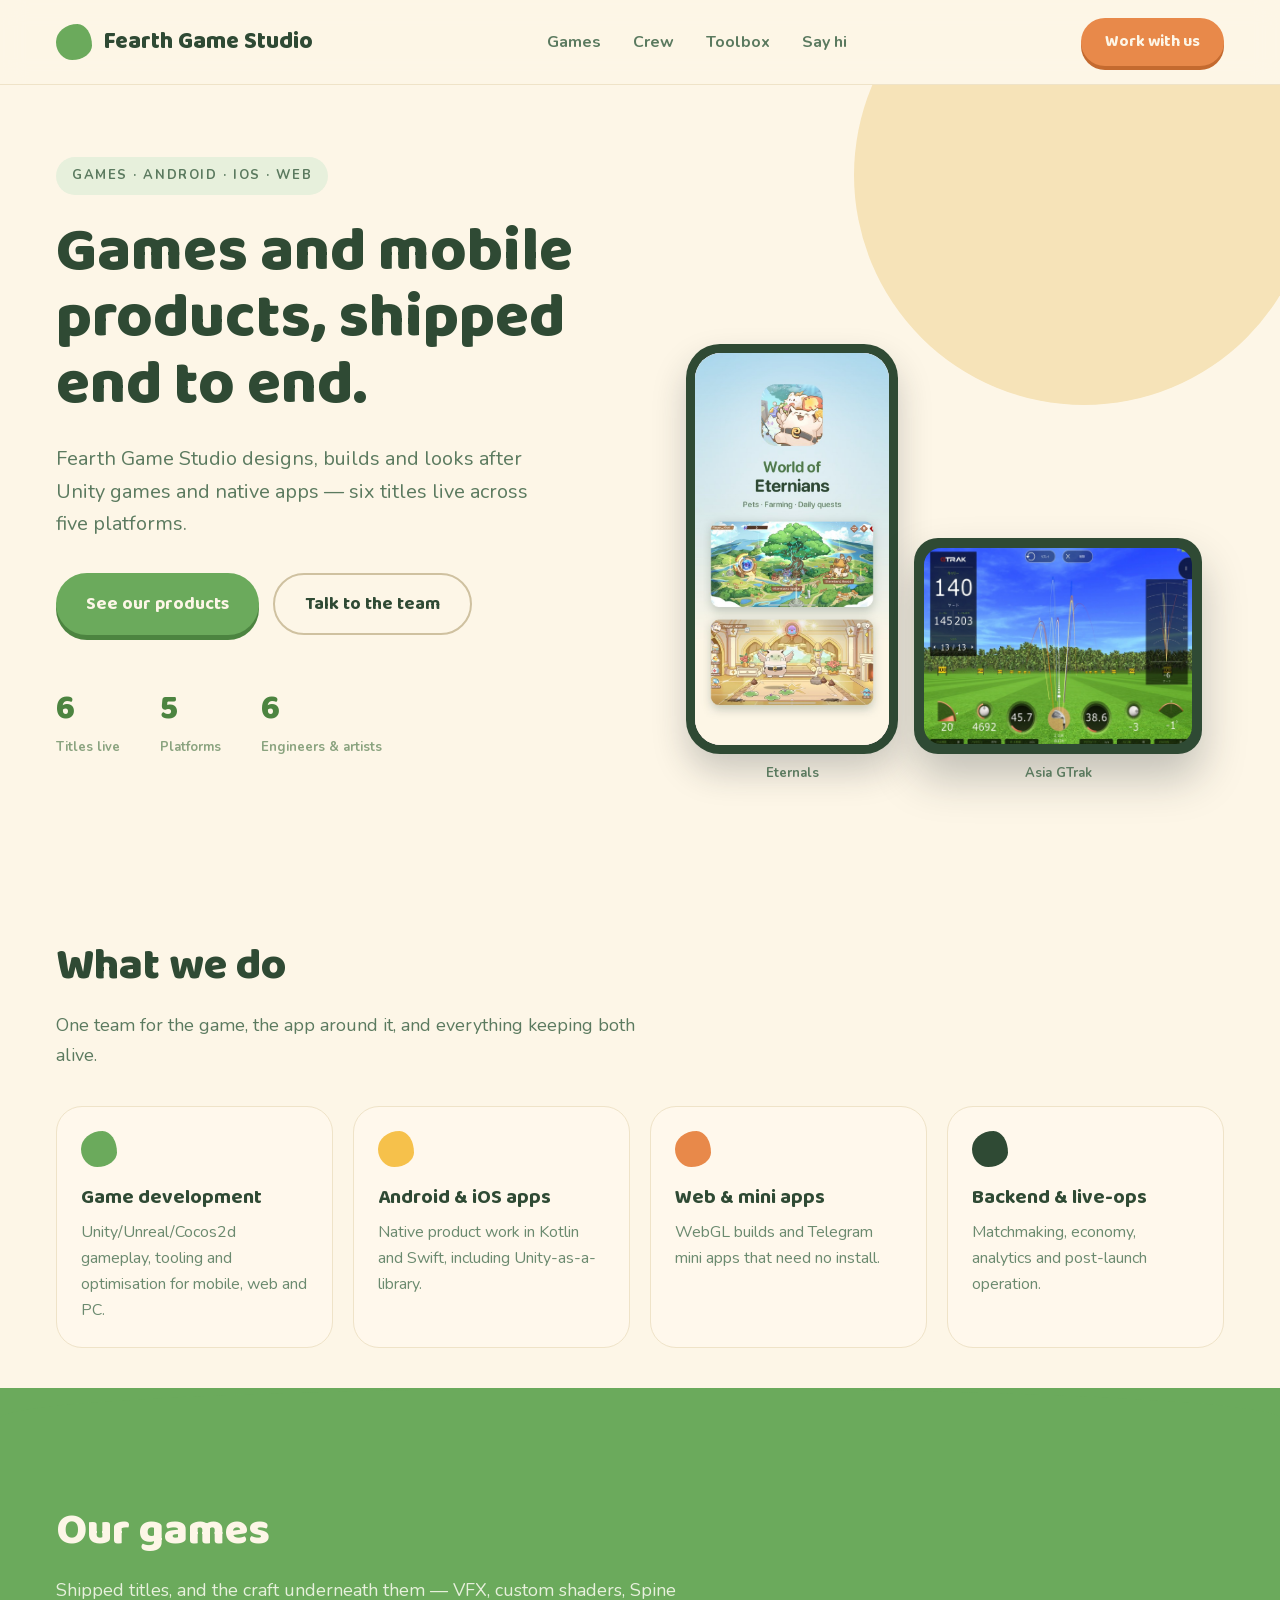
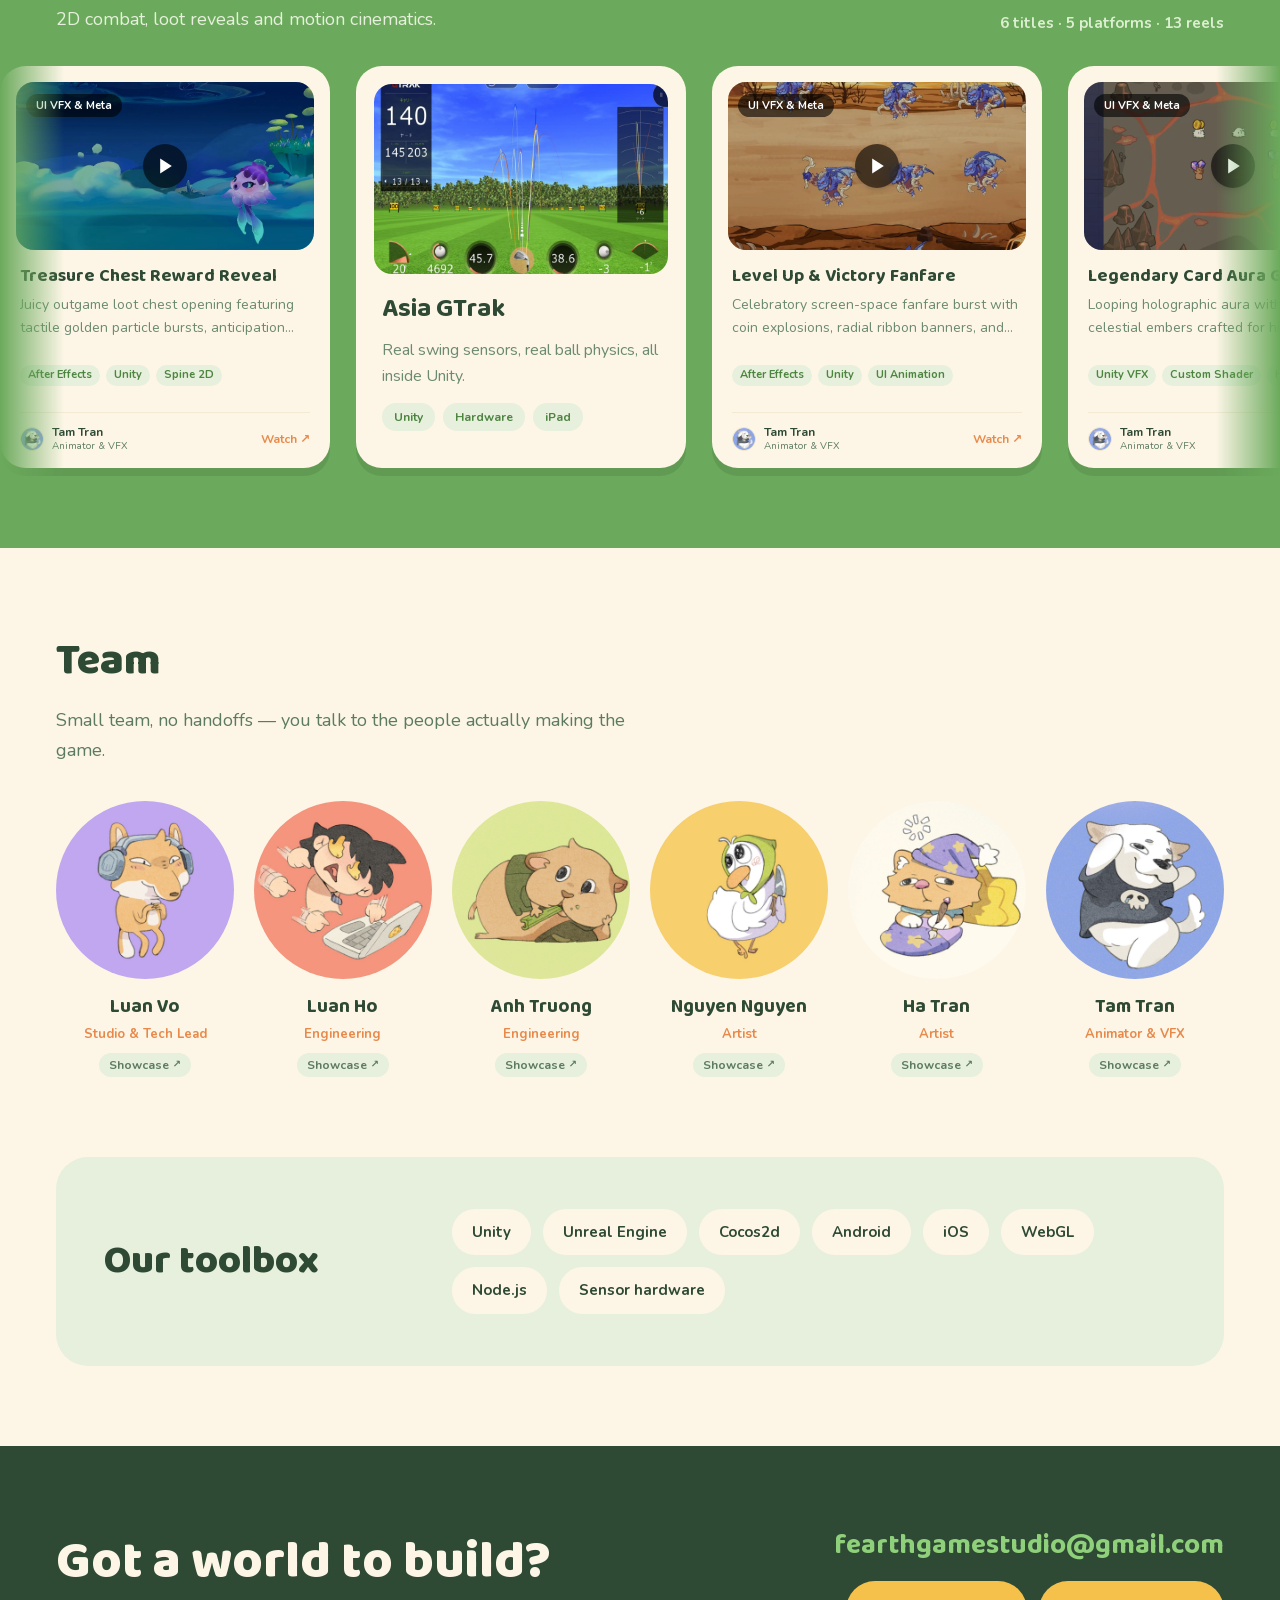
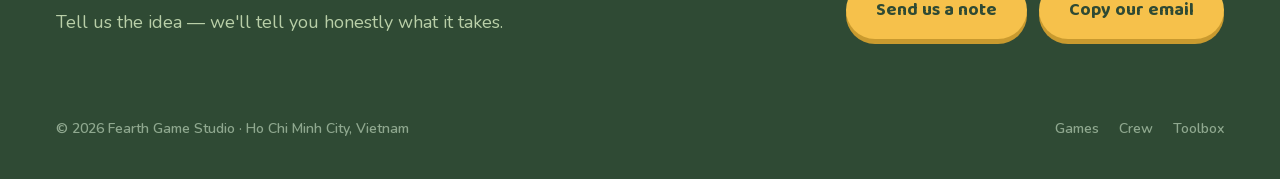
==== index.html @ 32c04dcf "deploy web-offical@21da12f-dirty" ====
<!DOCTYPE html><html lang="en" class="baloo_2_af724df2-module__MQR24G__variable nunito_388afa2a-module__RcTpVa__variable"><head><meta charSet="utf-8"/><meta name="viewport" content="width=device-width, initial-scale=1"/><link rel="preload" href="/_next/static/media/07454f8ad8aaac57-s.p.2kjei9psvcorz.woff2" as="font" crossorigin="" type="font/woff2"/><link rel="preload" href="/_next/static/media/d7d9c82e455b419c-s.p.2zp15__9k16__.woff2" as="font" crossorigin="" type="font/woff2"/><link rel="preload" href="/_next/static/media/e045b8a36dafeb96-s.p.1znw80anc03tc.woff2" as="font" crossorigin="" type="font/woff2"/><link rel="preload" href="/_next/static/media/e6d00ff86ef9e699-s.p.1vcas2uk12q5a.woff2" as="font" crossorigin="" type="font/woff2"/><link rel="preload" as="image" href="/hero/asia-gtrak.jpg"/><link rel="stylesheet" href="/_next/static/chunks/11ykubbnuam6d.css" data-precedence="next"/><link rel="preload" as="script" fetchPriority="low" href="/_next/static/chunks/3shhvhdmf5dn6.js"/><script src="/_next/static/chunks/1legvynvkn5__.js" async=""></script><script src="/_next/static/chunks/2-2pd9f-b3tmo.js" async=""></script><script src="/_next/static/chunks/1t7kqmjxbnm_f.js" async=""></script><script src="/_next/static/chunks/turbopack-268x8g4q2n1lz.js" async=""></script><script src="/_next/static/chunks/35vx_6zkrcc_y.js" async="" crossorigin=""></script><script src="/_next/static/chunks/2bjco126x4vn8.js" async="" crossorigin=""></script><script src="/_next/static/chunks/3iqxfzit7ujka.js" async="" crossorigin=""></script><script src="/_next/static/chunks/10y6yrhvpe02i.js" async="" crossorigin=""></script><script src="/_next/static/chunks/453yq0s8si60t.js" async="" crossorigin=""></script><meta name="next-size-adjust" content=""/><meta name="theme-color" content="#FDF6E7"/><meta name="color-scheme" content="light"/><title>Fearth Game Studio — Games and mobile products, shipped end to end.</title><meta name="description" content="Fearth Game Studio designs, builds and looks after Unity games and native apps — six titles live across five platforms."/><meta name="application-name" content="Fearth Game Studio"/><link rel="author" href="https://fearth-studio.github.io"/><meta name="author" content="Fearth Game Studio"/><meta name="keywords" content="game studio,Unity development,outsourcing,mobile apps,WebGL,Vietnam"/><meta name="creator" content="Fearth Game Studio"/><meta name="robots" content="index, follow"/><link rel="canonical" href="https://fearth-studio.github.io/"/><meta property="og:title" content="Fearth Game Studio — Games and mobile products, shipped end to end."/><meta property="og:description" content="Fearth Game Studio designs, builds and looks after Unity games and native apps — six titles live across five platforms."/><meta property="og:url" content="https://fearth-studio.github.io/"/><meta property="og:site_name" content="Fearth Game Studio"/><meta property="og:locale" content="en_US"/><meta property="og:image" content="https://fearth-studio.github.io/opengraph-image.png?opengraph-image.0sm-bktfus2bo.png"/><meta property="og:image:type" content="image/png"/><meta property="og:image:width" content="1200"/><meta property="og:image:height" content="630"/><meta property="og:type" content="website"/><meta name="twitter:card" content="summary_large_image"/><meta name="twitter:title" content="Fearth Game Studio — Games and mobile products, shipped end to end."/><meta name="twitter:description" content="Fearth Game Studio designs, builds and looks after Unity games and native apps — six titles live across five platforms."/><meta name="twitter:image" content="https://fearth-studio.github.io/twitter-image.png?twitter-image.0sm-bktfus2bo.png"/><meta name="twitter:image:type" content="image/png"/><meta name="twitter:image:width" content="1200"/><meta name="twitter:image:height" content="630"/><link rel="icon" href="/favicon.ico?favicon.0zsag57sefe_d.ico" sizes="48x48" type="image/x-icon"/><link rel="icon" href="/icon.png?icon.1ire-pymo5cmr.png" sizes="512x512" type="image/png"/><link rel="apple-touch-icon" href="/apple-icon.png?apple-icon.2ky7q099f43ln.png" sizes="180x180" type="image/png"/><script src="/_next/static/chunks/0cz1d0mv5g_q7.js" noModule=""></script></head><body class="min-h-dvh"><div hidden=""><!--$--><!--/$--></div><script type="application/ld+json">{"@context":"https://schema.org","@type":"Organization","name":"Fearth Game Studio","url":"https://fearth-studio.github.io","email":"fearthgamestudio@gmail.com","description":"Fearth Game Studio designs, builds and looks after Unity games and native apps — six titles live across five platforms.","address":{"@type":"PostalAddress","addressLocality":"Ho Chi Minh City","addressCountry":"Vietnam"},"makesOffer":[{"@type":"Offer","itemOffered":{"@type":"VideoGame","name":"Asia GTrak","description":"Real swing sensors, real ball physics, all inside Unity."}},{"@type":"Offer","itemOffered":{"@type":"VideoGame","name":"Eternals","description":"A living world you can join from a phone or a browser tab."}},{"@type":"Offer","itemOffered":{"@type":"VideoGame","name":"Gomoku","description":"Five in a row with friends, right inside Telegram."}},{"@type":"Offer","itemOffered":{"@type":"VideoGame","name":"Gamification","description":"Five casual games and one reward economy in a native app."}},{"@type":"Offer","itemOffered":{"@type":"VideoGame","name":"WeeLand","description":"A 3D hangout that opens straight in the browser — no install."}},{"@type":"Offer","itemOffered":{"@type":"VideoGame","name":"ZombieWarrior","description":"Turn-based squad scraps with live PvP matchmaking."}}]}</script><header class="border-border bg-surface/92 sticky top-0 z-50 border-b backdrop-blur-md"><div class="max-w-shell mx-auto w-full px-6 sm:px-14 flex items-center justify-between gap-3 py-3.5 sm:gap-6 sm:py-4.5"><a class="flex items-center gap-3 text-inherit" aria-label="Fearth Game Studio — home" href="/"><span aria-hidden="true" class="bg-primary block shrink-0 rounded-[60%_40%_55%_45%/50%_60%_40%_50%] size-7 sm:size-9"></span><span class="font-display text-fg-strong text-lg font-extrabold whitespace-nowrap sm:text-[23px]"><span class="sm:hidden">Fearth</span><span class="hidden sm:inline">Fearth Game Studio</span></span></a><nav aria-label="Primary" class="hidden lg:block"><ul class="flex gap-8 text-base font-bold"><li><a href="#games" class="text-fg-muted hover:text-accent transition-colors">Games</a></li><li><a href="#crew" class="text-fg-muted hover:text-accent transition-colors">Crew</a></li><li><a href="#toolbox" class="text-fg-muted hover:text-accent transition-colors">Toolbox</a></li><li><a href="#contact" class="text-fg-muted hover:text-accent transition-colors">Say hi</a></li></ul></nav><div class="flex items-center gap-2 sm:gap-3"><details class="group relative lg:hidden"><summary class="rounded-pill border-border-strong text-fg-strong flex cursor-pointer list-none items-center gap-2 border-2 px-3 py-2 text-sm font-bold sm:px-4 [&amp;::-webkit-details-marker]:hidden" aria-label="Toggle navigation"><span aria-hidden="true" class="text-base leading-none sm:hidden">☰</span><span class="hidden sm:inline">Menu</span><span aria-hidden="true" class="hidden transition-transform group-open:rotate-180 sm:inline">▾</span></summary><nav aria-label="Primary" class="border-border bg-surface shadow-card absolute right-0 z-50 mt-2 min-w-44 rounded-2xl border p-2"><ul class="flex flex-col"><li><a href="#games" class="text-fg-muted hover:bg-surface-muted hover:text-accent block rounded-xl px-4 py-2.5 font-bold transition-colors">Games</a></li><li><a href="#crew" class="text-fg-muted hover:bg-surface-muted hover:text-accent block rounded-xl px-4 py-2.5 font-bold transition-colors">Crew</a></li><li><a href="#toolbox" class="text-fg-muted hover:bg-surface-muted hover:text-accent block rounded-xl px-4 py-2.5 font-bold transition-colors">Toolbox</a></li><li><a href="#contact" class="text-fg-muted hover:bg-surface-muted hover:text-accent block rounded-xl px-4 py-2.5 font-bold transition-colors">Say hi</a></li></ul></nav></details><a class="inline-flex items-center justify-center gap-2 rounded-pill font-display font-bold whitespace-nowrap transition-[background-color,color,transform,box-shadow] duration-150 active:translate-y-1 bg-accent text-on-accent shadow-chunky-accent hover:bg-accent-soft active:shadow-[0_1px_0_var(--color-accent-strong)] px-4 py-2.5 text-sm sm:px-6 sm:py-3 sm:text-base" href="#contact"><span class="sm:hidden">Say hi</span><span class="hidden sm:inline">Work with us</span></a></div></div></header><main id="top"><section class="max-w-shell mx-auto w-full px-6 sm:px-14 overflow-x-hidden"><div class="relative grid grid-cols-1 items-end gap-8 pt-10 sm:gap-12 sm:pt-18 lg:grid-cols-2"><div aria-hidden="true" class="bg-sand pointer-events-none absolute -top-20 -right-16 size-64 rounded-full sm:-top-24 sm:-right-20 sm:size-80 lg:-top-35 lg:-right-22.5 lg:size-115"></div><div class="relative flex flex-col gap-5 pb-12 sm:gap-6 sm:pb-16 lg:pb-24"><span class="rounded-pill inline-flex items-center font-bold bg-surface-muted px-4 py-2.25 text-[13px] uppercase tracking-[0.12em] text-fg-muted self-start">Games · Android · iOS · Web</span><h1 id="hero-heading" class="font-display text-fg-strong text-[36px] leading-[1.08] font-extrabold sm:text-[62px]">Games and mobile products, shipped end to end.</h1><p class="text-fg-muted max-w-[520px] text-lg leading-relaxed text-pretty sm:text-xl">Fearth Game Studio designs, builds and looks after Unity games and native apps — six titles live across five platforms.</p><div class="flex flex-wrap gap-3.5 pt-2"><a class="inline-flex items-center justify-center gap-2 rounded-pill font-display font-bold whitespace-nowrap transition-[background-color,color,transform,box-shadow] duration-150 active:translate-y-1 bg-primary text-on-primary shadow-chunky-primary hover:bg-primary-soft active:shadow-[0_1px_0_var(--color-primary-strong)] px-7.5 py-3.75 text-lg" href="#games">See our products</a><a class="inline-flex items-center justify-center gap-2 rounded-pill font-display font-bold whitespace-nowrap transition-[background-color,color,transform,box-shadow] duration-150 border-2 border-border-strong bg-surface text-fg-strong hover:border-primary hover:text-primary-strong active:translate-y-0 px-7.5 py-3.75 text-lg" href="#crew">Talk to the team</a></div><div class="flex flex-wrap gap-8 pt-4 sm:gap-10 sm:pt-6"><div class="flex flex-col gap-1"><span class="font-display text-primary-strong text-[34px] font-extrabold">6</span><span class="text-fg-subtle text-[13px] font-bold">Titles live</span></div><div class="flex flex-col gap-1"><span class="font-display text-primary-strong text-[34px] font-extrabold">5</span><span class="text-fg-subtle text-[13px] font-bold">Platforms</span></div><div class="flex flex-col gap-1"><span class="font-display text-primary-strong text-[34px] font-extrabold">6</span><span class="text-fg-subtle text-[13px] font-bold">Engineers &amp; artists</span></div></div></div><div aria-hidden="true" class="relative flex items-end justify-center gap-3 pb-10 sm:gap-4 sm:pb-17.5"><div class="flex-col items-center gap-2.5 hidden sm:flex"><div class="bg-surface-inverse box-border w-[212px] h-[410px] p-2.25 rounded-[34px] shadow-device"><div class="h-full w-full overflow-hidden rounded-[26px] bg-blossom"><div class="relative h-full w-full overflow-hidden bg-blossom"><img alt="World of Eternians app screen" loading="lazy" decoding="async" data-nimg="fill" class="object-cover" style="position:absolute;height:100%;width:100%;left:0;top:0;right:0;bottom:0;color:transparent" src="/hero/eternals.jpg"/></div></div></div><p class="text-fg-muted text-center text-[13px] font-bold">Eternals</p></div><div class="flex flex-col items-center gap-2.5"><div class="bg-surface-inverse shadow-device-lg box-border h-[216px] w-[288px] rounded-[24px] p-2.5"><div class="h-full w-full overflow-hidden rounded-[17px] bg-surface-inverse"><div class="relative h-full w-full overflow-hidden bg-surface-inverse"><img alt="Asia GTrak shot tracking on iPad" decoding="async" data-nimg="fill" class="object-cover" style="position:absolute;height:100%;width:100%;left:0;top:0;right:0;bottom:0;color:transparent" src="/hero/asia-gtrak.jpg"/></div></div></div><p class="text-fg-muted text-center text-[13px] font-bold">Asia GTrak</p></div><div class="flex-col items-center gap-2.5 hidden min-[1440px]:flex"><div class="bg-surface-inverse box-border w-[212px] h-[410px] p-2.25 rounded-[34px] shadow-device"><div class="h-full w-full overflow-hidden rounded-[26px] bg-surface-muted"><div class="relative h-full w-full overflow-hidden bg-surface-muted"><img alt="Gamification app screen" loading="lazy" decoding="async" data-nimg="fill" class="object-cover" style="position:absolute;height:100%;width:100%;left:0;top:0;right:0;bottom:0;color:transparent" src="/hero/gamification.png"/></div></div></div><p class="text-fg-muted text-center text-[13px] font-bold">Gamification</p></div></div></div></section><section id="what-we-do" aria-labelledby="services-heading" class="section-anchor"><div class="max-w-shell mx-auto w-full px-6 sm:px-14 flex flex-col gap-7 py-14 sm:gap-9 sm:py-20"><div class="flex flex-wrap items-end justify-between gap-3"><div class="flex max-w-[620px] flex-col gap-3"><h2 id="services-heading" class="font-display text-[32px] font-extrabold sm:text-[44px] text-fg-strong">What we do</h2><p class="text-lg leading-relaxed text-fg-muted">One team for the game, the app around it, and everything keeping both alive.</p></div></div><ul class="grid grid-cols-1 gap-5 sm:grid-cols-2 lg:grid-cols-4"><li class="flex"><article class="rounded-card border-border bg-surface-soft hover:shadow-card flex h-full w-full flex-col gap-4 border p-6 transition-[transform,box-shadow] duration-200 hover:-translate-y-1"><span aria-hidden="true" class="block size-9 shrink-0 rounded-[60%_40%_55%_45%/50%_60%_40%_50%] bg-primary"></span><div class="flex flex-col gap-2"><h3 class="font-display text-fg-strong text-xl font-bold">Game development</h3><p class="text-sage-soft text-base leading-relaxed">Unity/Unreal/Cocos2d gameplay, tooling and optimisation for mobile, web and PC.</p></div></article></li><li class="flex"><article class="rounded-card border-border bg-surface-soft hover:shadow-card flex h-full w-full flex-col gap-4 border p-6 transition-[transform,box-shadow] duration-200 hover:-translate-y-1"><span aria-hidden="true" class="block size-9 shrink-0 rounded-[60%_40%_55%_45%/50%_60%_40%_50%] bg-highlight"></span><div class="flex flex-col gap-2"><h3 class="font-display text-fg-strong text-xl font-bold">Android &amp; iOS apps</h3><p class="text-sage-soft text-base leading-relaxed">Native product work in Kotlin and Swift, including Unity-as-a-library.</p></div></article></li><li class="flex"><article class="rounded-card border-border bg-surface-soft hover:shadow-card flex h-full w-full flex-col gap-4 border p-6 transition-[transform,box-shadow] duration-200 hover:-translate-y-1"><span aria-hidden="true" class="block size-9 shrink-0 rounded-[60%_40%_55%_45%/50%_60%_40%_50%] bg-accent"></span><div class="flex flex-col gap-2"><h3 class="font-display text-fg-strong text-xl font-bold">Web &amp; mini apps</h3><p class="text-sage-soft text-base leading-relaxed">WebGL builds and Telegram mini apps that need no install.</p></div></article></li><li class="flex"><article class="rounded-card border-border bg-surface-soft hover:shadow-card flex h-full w-full flex-col gap-4 border p-6 transition-[transform,box-shadow] duration-200 hover:-translate-y-1"><span aria-hidden="true" class="block size-9 shrink-0 rounded-[60%_40%_55%_45%/50%_60%_40%_50%] bg-surface-inverse"></span><div class="flex flex-col gap-2"><h3 class="font-display text-fg-strong text-xl font-bold">Backend &amp; live-ops</h3><p class="text-sage-soft text-base leading-relaxed">Matchmaking, economy, analytics and post-launch operation.</p></div></article></li></ul></div></section><section id="games" aria-labelledby="games-heading" class="section-anchor bg-primary"><div class="bg-primary -mt-10 h-14 rounded-t-[100%_38px] sm:h-[90px] sm:rounded-t-[100%_60px]"></div><div class="max-w-shell mx-auto w-full px-6 sm:px-14 pt-3 sm:pt-5"><div class="flex flex-wrap items-end justify-between gap-3"><div class="flex max-w-[620px] flex-col gap-3"><h2 id="games-heading" class="font-display text-[32px] font-extrabold sm:text-[44px] text-surface">Our games</h2><p class="text-lg leading-relaxed text-surface-muted">Shipped titles, and the craft underneath them — VFX, custom shaders, Spine 2D combat, loot reveals and motion cinematics.</p></div><p class="text-mint-light text-[15px] font-bold">6<!-- --> titles · <!-- -->5<!-- --> platforms ·<!-- --> <!-- -->13<!-- --> reels</p></div></div><div class="marquee-viewport group relative mt-7 overflow-hidden pb-14 sm:mt-8 sm:pb-20" style="mask-image:linear-gradient(to right, transparent, black 4rem, black calc(100% - 4rem), transparent);-webkit-mask-image:linear-gradient(to right, transparent, black 4rem, black calc(100% - 4rem), transparent)"><ul class="marquee-track animate-marquee flex w-max group-hover:[animation-play-state:paused] motion-reduce:[animation-play-state:running]"><li class="flex w-[286px] shrink-0 pr-5 sm:w-[356px] sm:pr-6.5"><div class="group rounded-card bg-surface shadow-card hover:shadow-card-hover flex h-full w-full cursor-pointer flex-col overflow-hidden p-4 transition-[transform,box-shadow] duration-200 hover:-translate-y-1"><div class="bg-surface-muted relative aspect-video w-full overflow-hidden rounded-[18px]"><video src="/crew/art/tam-tran/ui-vfx-chest-open.mp4" poster="/crew/art/tam-tran/ui-vfx-chest-open-poster.jpg" muted="" loop="" playsInline="" preload="none" class="h-full w-full object-cover transition-transform duration-300 group-hover:scale-105"></video><div class="absolute inset-0 flex items-center justify-center bg-black/20 transition-opacity duration-200 opacity-100"><div class="flex size-11 items-center justify-center rounded-full bg-black/60 text-white shadow-md backdrop-blur-sm transition-transform group-hover:scale-110"><svg class="ml-0.5 size-5 fill-current" viewBox="0 0 24 24" aria-hidden="true"><polygon points="5 3 19 12 5 21 5 3"></polygon></svg></div></div><div class="absolute top-2.5 left-2.5"><span class="rounded-full bg-black/60 px-2.5 py-1 text-[11px] font-bold text-white backdrop-blur-sm">UI VFX &amp; Meta</span></div></div><div class="mt-3 flex flex-1 flex-col justify-between gap-3 px-1"><div><h4 class="font-display text-fg-strong group-hover:text-primary text-lg font-bold transition-colors">Treasure Chest Reward Reveal</h4><p class="text-sage-soft mt-1 line-clamp-2 text-xs leading-relaxed sm:text-sm">Juicy outgame loot chest opening featuring tactile golden particle bursts, anticipation pop, and celebratory light rays.</p></div><div class="flex flex-wrap gap-1.5"><span class="rounded-pill inline-flex items-center font-bold bg-surface-muted text-primary-strong px-2 py-0.5 text-[11px]">After Effects</span><span class="rounded-pill inline-flex items-center font-bold bg-surface-muted text-primary-strong px-2 py-0.5 text-[11px]">Unity</span><span class="rounded-pill inline-flex items-center font-bold bg-surface-muted text-primary-strong px-2 py-0.5 text-[11px]">Spine 2D</span></div><div class="border-border/60 flex items-center justify-between border-t pt-3"><div class="flex items-center gap-2"><div class="border-border relative size-6 shrink-0 overflow-hidden rounded-full border"><img alt="Tam Tran" loading="lazy" decoding="async" data-nimg="fill" class="object-cover" style="position:absolute;height:100%;width:100%;left:0;top:0;right:0;bottom:0;color:transparent" src="/crew/member-06.jpg"/></div><div class="flex flex-col"><span class="text-fg-strong text-xs leading-tight font-bold">Tam Tran</span><span class="text-fg-muted text-[10px] leading-tight">Animator &amp; VFX</span></div></div><span class="text-accent text-xs font-bold transition-transform group-hover:translate-x-0.5">Watch ↗</span></div></div></div></li><li class="flex w-[286px] shrink-0 pr-5 sm:w-[356px] sm:pr-6.5"><article class="rounded-card bg-surface shadow-card hover:shadow-card-hover flex h-full w-full flex-col gap-4 p-4.5 transition-[transform,box-shadow] duration-200 hover:-translate-y-1"><div class="h-[190px] overflow-hidden rounded-[18px]"><div class="relative h-full w-full overflow-hidden"><img alt="Asia GTrak shot tracking screen" loading="lazy" decoding="async" data-nimg="fill" class="object-cover" style="position:absolute;height:100%;width:100%;left:0;top:0;right:0;bottom:0;color:transparent" src="/crew/art/luan-vo/gtrak-shot-tracking.jpg"/></div></div><div class="flex flex-col gap-2 px-2 pb-2.5"><h3 class="font-display text-fg-strong text-[26px] font-bold">Asia GTrak</h3><p class="text-sage-soft text-base leading-relaxed">Real swing sensors, real ball physics, all inside Unity.</p><ul class="flex flex-wrap gap-2 pt-1.5"><li><span class="rounded-pill inline-flex items-center font-bold bg-surface-muted px-3 py-1.5 text-xs text-primary-strong">Unity</span></li><li><span class="rounded-pill inline-flex items-center font-bold bg-surface-muted px-3 py-1.5 text-xs text-primary-strong">Hardware</span></li><li><span class="rounded-pill inline-flex items-center font-bold bg-surface-muted px-3 py-1.5 text-xs text-primary-strong">iPad</span></li></ul></div></article></li><li class="flex w-[286px] shrink-0 pr-5 sm:w-[356px] sm:pr-6.5"><div class="group rounded-card bg-surface shadow-card hover:shadow-card-hover flex h-full w-full cursor-pointer flex-col overflow-hidden p-4 transition-[transform,box-shadow] duration-200 hover:-translate-y-1"><div class="bg-surface-muted relative aspect-video w-full overflow-hidden rounded-[18px]"><video src="/crew/art/tam-tran/ui-vfx-reward-burst.mp4" poster="/crew/art/tam-tran/ui-vfx-reward-burst-poster.jpg" muted="" loop="" playsInline="" preload="none" class="h-full w-full object-cover transition-transform duration-300 group-hover:scale-105"></video><div class="absolute inset-0 flex items-center justify-center bg-black/20 transition-opacity duration-200 opacity-100"><div class="flex size-11 items-center justify-center rounded-full bg-black/60 text-white shadow-md backdrop-blur-sm transition-transform group-hover:scale-110"><svg class="ml-0.5 size-5 fill-current" viewBox="0 0 24 24" aria-hidden="true"><polygon points="5 3 19 12 5 21 5 3"></polygon></svg></div></div><div class="absolute top-2.5 left-2.5"><span class="rounded-full bg-black/60 px-2.5 py-1 text-[11px] font-bold text-white backdrop-blur-sm">UI VFX &amp; Meta</span></div></div><div class="mt-3 flex flex-1 flex-col justify-between gap-3 px-1"><div><h4 class="font-display text-fg-strong group-hover:text-primary text-lg font-bold transition-colors">Level Up &amp; Victory Fanfare</h4><p class="text-sage-soft mt-1 line-clamp-2 text-xs leading-relaxed sm:text-sm">Celebratory screen-space fanfare burst with coin explosions, radial ribbon banners, and sparkling particle dynamics.</p></div><div class="flex flex-wrap gap-1.5"><span class="rounded-pill inline-flex items-center font-bold bg-surface-muted text-primary-strong px-2 py-0.5 text-[11px]">After Effects</span><span class="rounded-pill inline-flex items-center font-bold bg-surface-muted text-primary-strong px-2 py-0.5 text-[11px]">Unity</span><span class="rounded-pill inline-flex items-center font-bold bg-surface-muted text-primary-strong px-2 py-0.5 text-[11px]">UI Animation</span></div><div class="border-border/60 flex items-center justify-between border-t pt-3"><div class="flex items-center gap-2"><div class="border-border relative size-6 shrink-0 overflow-hidden rounded-full border"><img alt="Tam Tran" loading="lazy" decoding="async" data-nimg="fill" class="object-cover" style="position:absolute;height:100%;width:100%;left:0;top:0;right:0;bottom:0;color:transparent" src="/crew/member-06.jpg"/></div><div class="flex flex-col"><span class="text-fg-strong text-xs leading-tight font-bold">Tam Tran</span><span class="text-fg-muted text-[10px] leading-tight">Animator &amp; VFX</span></div></div><span class="text-accent text-xs font-bold transition-transform group-hover:translate-x-0.5">Watch ↗</span></div></div></div></li><li class="flex w-[286px] shrink-0 pr-5 sm:w-[356px] sm:pr-6.5"><div class="group rounded-card bg-surface shadow-card hover:shadow-card-hover flex h-full w-full cursor-pointer flex-col overflow-hidden p-4 transition-[transform,box-shadow] duration-200 hover:-translate-y-1"><div class="bg-surface-muted relative aspect-video w-full overflow-hidden rounded-[18px]"><video src="/crew/art/tam-tran/ui-vfx-card-glow.mp4" poster="/crew/art/tam-tran/ui-vfx-card-glow-poster.jpg" muted="" loop="" playsInline="" preload="none" class="h-full w-full object-cover transition-transform duration-300 group-hover:scale-105"></video><div class="absolute inset-0 flex items-center justify-center bg-black/20 transition-opacity duration-200 opacity-100"><div class="flex size-11 items-center justify-center rounded-full bg-black/60 text-white shadow-md backdrop-blur-sm transition-transform group-hover:scale-110"><svg class="ml-0.5 size-5 fill-current" viewBox="0 0 24 24" aria-hidden="true"><polygon points="5 3 19 12 5 21 5 3"></polygon></svg></div></div><div class="absolute top-2.5 left-2.5"><span class="rounded-full bg-black/60 px-2.5 py-1 text-[11px] font-bold text-white backdrop-blur-sm">UI VFX &amp; Meta</span></div></div><div class="mt-3 flex flex-1 flex-col justify-between gap-3 px-1"><div><h4 class="font-display text-fg-strong group-hover:text-primary text-lg font-bold transition-colors">Legendary Card Aura Glow</h4><p class="text-sage-soft mt-1 line-clamp-2 text-xs leading-relaxed sm:text-sm">Looping holographic aura with floating celestial embers crafted for high-rarity reward cards in outgame inventory screens.</p></div><div class="flex flex-wrap gap-1.5"><span class="rounded-pill inline-flex items-center font-bold bg-surface-muted text-primary-strong px-2 py-0.5 text-[11px]">Unity VFX</span><span class="rounded-pill inline-flex items-center font-bold bg-surface-muted text-primary-strong px-2 py-0.5 text-[11px]">Custom Shader</span><span class="rounded-pill inline-flex items-center font-bold bg-surface-muted text-primary-strong px-2 py-0.5 text-[11px]">HLSL</span></div><div class="border-border/60 flex items-center justify-between border-t pt-3"><div class="flex items-center gap-2"><div class="border-border relative size-6 shrink-0 overflow-hidden rounded-full border"><img alt="Tam Tran" loading="lazy" decoding="async" data-nimg="fill" class="object-cover" style="position:absolute;height:100%;width:100%;left:0;top:0;right:0;bottom:0;color:transparent" src="/crew/member-06.jpg"/></div><div class="flex flex-col"><span class="text-fg-strong text-xs leading-tight font-bold">Tam Tran</span><span class="text-fg-muted text-[10px] leading-tight">Animator &amp; VFX</span></div></div><span class="text-accent text-xs font-bold transition-transform group-hover:translate-x-0.5">Watch ↗</span></div></div></div></li><li class="flex w-[286px] shrink-0 pr-5 sm:w-[356px] sm:pr-6.5"><article class="rounded-card bg-surface shadow-card hover:shadow-card-hover flex h-full w-full flex-col gap-4 p-4.5 transition-[transform,box-shadow] duration-200 hover:-translate-y-1"><div class="h-[190px] overflow-hidden rounded-[18px]"><div class="relative h-full w-full overflow-hidden"><img alt="World of Eternians key art" loading="lazy" decoding="async" data-nimg="fill" class="object-cover" style="position:absolute;height:100%;width:100%;left:0;top:0;right:0;bottom:0;color:transparent" src="/crew/art/luan-ho/world-of-eternians.png"/></div></div><div class="flex flex-col gap-2 px-2 pb-2.5"><h3 class="font-display text-fg-strong text-[26px] font-bold">Eternals</h3><p class="text-sage-soft text-base leading-relaxed">A living world you can join from a phone or a browser tab.</p><ul class="flex flex-wrap gap-2 pt-1.5"><li><span class="rounded-pill inline-flex items-center font-bold bg-surface-muted px-3 py-1.5 text-xs text-primary-strong">Metaverse</span></li><li><span class="rounded-pill inline-flex items-center font-bold bg-surface-muted px-3 py-1.5 text-xs text-primary-strong">WebGL</span></li><li><span class="rounded-pill inline-flex items-center font-bold bg-surface-muted px-3 py-1.5 text-xs text-primary-strong">Mobile</span></li></ul></div></article></li><li class="flex w-[286px] shrink-0 pr-5 sm:w-[356px] sm:pr-6.5"><div class="group rounded-card bg-surface shadow-card hover:shadow-card-hover flex h-full w-full cursor-pointer flex-col overflow-hidden p-4 transition-[transform,box-shadow] duration-200 hover:-translate-y-1"><div class="bg-surface-muted relative aspect-video w-full overflow-hidden rounded-[18px]"><video src="/crew/art/luan-vo/shader-water.mp4" poster="/crew/art/luan-vo/shader-water-poster.jpg" muted="" loop="" playsInline="" preload="none" class="h-full w-full object-cover transition-transform duration-300 group-hover:scale-105"></video><div class="absolute inset-0 flex items-center justify-center bg-black/20 transition-opacity duration-200 opacity-100"><div class="flex size-11 items-center justify-center rounded-full bg-black/60 text-white shadow-md backdrop-blur-sm transition-transform group-hover:scale-110"><svg class="ml-0.5 size-5 fill-current" viewBox="0 0 24 24" aria-hidden="true"><polygon points="5 3 19 12 5 21 5 3"></polygon></svg></div></div><div class="absolute top-2.5 left-2.5"><span class="rounded-full bg-black/60 px-2.5 py-1 text-[11px] font-bold text-white backdrop-blur-sm">Shaders &amp; Tech</span></div></div><div class="mt-3 flex flex-1 flex-col justify-between gap-3 px-1"><div><h4 class="font-display text-fg-strong group-hover:text-primary text-lg font-bold transition-colors">Interactive Ocean &amp; Caustics Shader</h4><p class="text-sage-soft mt-1 line-clamp-2 text-xs leading-relaxed sm:text-sm">Real-time procedural stylized water surface with depth coloration, dynamic vertex wave displacement, and foam caustics.</p></div><div class="flex flex-wrap gap-1.5"><span class="rounded-pill inline-flex items-center font-bold bg-surface-muted text-primary-strong px-2 py-0.5 text-[11px]">Unity</span><span class="rounded-pill inline-flex items-center font-bold bg-surface-muted text-primary-strong px-2 py-0.5 text-[11px]">HLSL</span><span class="rounded-pill inline-flex items-center font-bold bg-surface-muted text-primary-strong px-2 py-0.5 text-[11px]">Shader Graph</span></div><div class="border-border/60 flex items-center justify-between border-t pt-3"><div class="flex items-center gap-2"><div class="border-border relative size-6 shrink-0 overflow-hidden rounded-full border"><img alt="Luan Vo" loading="lazy" decoding="async" data-nimg="fill" class="object-cover" style="position:absolute;height:100%;width:100%;left:0;top:0;right:0;bottom:0;color:transparent" src="/crew/member-01.jpg"/></div><div class="flex flex-col"><span class="text-fg-strong text-xs leading-tight font-bold">Luan Vo</span><span class="text-fg-muted text-[10px] leading-tight">Studio &amp; Tech Lead</span></div></div><span class="text-accent text-xs font-bold transition-transform group-hover:translate-x-0.5">Watch ↗</span></div></div></div></li><li class="flex w-[286px] shrink-0 pr-5 sm:w-[356px] sm:pr-6.5"><div class="group rounded-card bg-surface shadow-card hover:shadow-card-hover flex h-full w-full cursor-pointer flex-col overflow-hidden p-4 transition-[transform,box-shadow] duration-200 hover:-translate-y-1"><div class="bg-surface-muted relative aspect-video w-full overflow-hidden rounded-[18px]"><video src="/crew/art/luan-vo/shader-dissolve.mp4" poster="/crew/art/luan-vo/shader-dissolve-poster.jpg" muted="" loop="" playsInline="" preload="none" class="h-full w-full object-cover transition-transform duration-300 group-hover:scale-105"></video><div class="absolute inset-0 flex items-center justify-center bg-black/20 transition-opacity duration-200 opacity-100"><div class="flex size-11 items-center justify-center rounded-full bg-black/60 text-white shadow-md backdrop-blur-sm transition-transform group-hover:scale-110"><svg class="ml-0.5 size-5 fill-current" viewBox="0 0 24 24" aria-hidden="true"><polygon points="5 3 19 12 5 21 5 3"></polygon></svg></div></div><div class="absolute top-2.5 left-2.5"><span class="rounded-full bg-black/60 px-2.5 py-1 text-[11px] font-bold text-white backdrop-blur-sm">Shaders &amp; Tech</span></div></div><div class="mt-3 flex flex-1 flex-col justify-between gap-3 px-1"><div><h4 class="font-display text-fg-strong group-hover:text-primary text-lg font-bold transition-colors">Mesh Dissolve &amp; Fracture FX</h4><p class="text-sage-soft mt-1 line-clamp-2 text-xs leading-relaxed sm:text-sm">Dynamic edge burn and particle disintegration effect with glowing emission rim highlights and procedural dissolve noise.</p></div><div class="flex flex-wrap gap-1.5"><span class="rounded-pill inline-flex items-center font-bold bg-surface-muted text-primary-strong px-2 py-0.5 text-[11px]">Unity</span><span class="rounded-pill inline-flex items-center font-bold bg-surface-muted text-primary-strong px-2 py-0.5 text-[11px]">HLSL</span><span class="rounded-pill inline-flex items-center font-bold bg-surface-muted text-primary-strong px-2 py-0.5 text-[11px]">VFX Graph</span></div><div class="border-border/60 flex items-center justify-between border-t pt-3"><div class="flex items-center gap-2"><div class="border-border relative size-6 shrink-0 overflow-hidden rounded-full border"><img alt="Luan Vo" loading="lazy" decoding="async" data-nimg="fill" class="object-cover" style="position:absolute;height:100%;width:100%;left:0;top:0;right:0;bottom:0;color:transparent" src="/crew/member-01.jpg"/></div><div class="flex flex-col"><span class="text-fg-strong text-xs leading-tight font-bold">Luan Vo</span><span class="text-fg-muted text-[10px] leading-tight">Studio &amp; Tech Lead</span></div></div><span class="text-accent text-xs font-bold transition-transform group-hover:translate-x-0.5">Watch ↗</span></div></div></div></li><li class="flex w-[286px] shrink-0 pr-5 sm:w-[356px] sm:pr-6.5"><article class="rounded-card bg-surface shadow-card hover:shadow-card-hover flex h-full w-full flex-col gap-4 p-4.5 transition-[transform,box-shadow] duration-200 hover:-translate-y-1"><div class="h-[190px] overflow-hidden rounded-[18px]"><div class="relative h-full w-full overflow-hidden"><img alt="Eternians Gomoku key art" loading="lazy" decoding="async" data-nimg="fill" class="object-cover" style="position:absolute;height:100%;width:100%;left:0;top:0;right:0;bottom:0;color:transparent" src="/crew/art/luan-ho/gomoku.png"/></div></div><div class="flex flex-col gap-2 px-2 pb-2.5"><h3 class="font-display text-fg-strong text-[26px] font-bold">Gomoku</h3><p class="text-sage-soft text-base leading-relaxed">Five in a row with friends, right inside Telegram.</p><ul class="flex flex-wrap gap-2 pt-1.5"><li><span class="rounded-pill inline-flex items-center font-bold bg-surface-muted px-3 py-1.5 text-xs text-primary-strong">Telegram</span></li><li><span class="rounded-pill inline-flex items-center font-bold bg-surface-muted px-3 py-1.5 text-xs text-primary-strong">Realtime</span></li></ul></div></article></li><li class="flex w-[286px] shrink-0 pr-5 sm:w-[356px] sm:pr-6.5"><div class="group rounded-card bg-surface shadow-card hover:shadow-card-hover flex h-full w-full cursor-pointer flex-col overflow-hidden p-4 transition-[transform,box-shadow] duration-200 hover:-translate-y-1"><div class="bg-surface-muted relative aspect-video w-full overflow-hidden rounded-[18px]"><img alt="GTrak Simulator — On-Course Demo" loading="lazy" decoding="async" data-nimg="fill" class="object-cover transition-transform duration-300 group-hover:scale-105" style="position:absolute;height:100%;width:100%;left:0;top:0;right:0;bottom:0;color:transparent" src="/crew/art/luan-vo/gtrak-course-demo.jpg"/><div class="absolute inset-0 flex items-center justify-center bg-black/20 transition-opacity duration-200 opacity-100"><div class="flex size-11 items-center justify-center rounded-full bg-black/60 text-white shadow-md backdrop-blur-sm transition-transform group-hover:scale-110"><svg class="ml-0.5 size-5 fill-current" viewBox="0 0 24 24" aria-hidden="true"><polygon points="5 3 19 12 5 21 5 3"></polygon></svg></div></div><div class="absolute top-2.5 left-2.5"><span class="rounded-full bg-black/60 px-2.5 py-1 text-[11px] font-bold text-white backdrop-blur-sm">Shaders &amp; Tech</span></div></div><div class="mt-3 flex flex-1 flex-col justify-between gap-3 px-1"><div><h4 class="font-display text-fg-strong group-hover:text-primary text-lg font-bold transition-colors">GTrak Simulator — On-Course Demo</h4><p class="text-sage-soft mt-1 line-clamp-2 text-xs leading-relaxed sm:text-sm">Real-world live telemetry demo at Kasugai course, Japan: hardware sensor on the tee, iPad client in hand, reading and rendering every shot live.</p></div><div class="flex flex-wrap gap-1.5"><span class="rounded-pill inline-flex items-center font-bold bg-surface-muted text-primary-strong px-2 py-0.5 text-[11px]">Unity</span><span class="rounded-pill inline-flex items-center font-bold bg-surface-muted text-primary-strong px-2 py-0.5 text-[11px]">iPadOS</span><span class="rounded-pill inline-flex items-center font-bold bg-surface-muted text-primary-strong px-2 py-0.5 text-[11px]">Sensor Hardware</span><span class="text-fg-muted self-center text-[10px] font-semibold">+<!-- -->1</span></div><div class="border-border/60 flex items-center justify-between border-t pt-3"><div class="flex items-center gap-2"><div class="border-border relative size-6 shrink-0 overflow-hidden rounded-full border"><img alt="Luan Vo" loading="lazy" decoding="async" data-nimg="fill" class="object-cover" style="position:absolute;height:100%;width:100%;left:0;top:0;right:0;bottom:0;color:transparent" src="/crew/member-01.jpg"/></div><div class="flex flex-col"><span class="text-fg-strong text-xs leading-tight font-bold">Luan Vo</span><span class="text-fg-muted text-[10px] leading-tight">Studio &amp; Tech Lead</span></div></div><span class="text-accent text-xs font-bold transition-transform group-hover:translate-x-0.5">Watch ↗</span></div></div></div></li><li class="flex w-[286px] shrink-0 pr-5 sm:w-[356px] sm:pr-6.5"><div class="group rounded-card bg-surface shadow-card hover:shadow-card-hover flex h-full w-full cursor-pointer flex-col overflow-hidden p-4 transition-[transform,box-shadow] duration-200 hover:-translate-y-1"><div class="bg-surface-muted relative aspect-video w-full overflow-hidden rounded-[18px]"><video src="/crew/art/tam-tran/character-combat-01.mp4" poster="/crew/art/tam-tran/character-combat-01-poster.jpg" muted="" loop="" playsInline="" preload="none" class="h-full w-full object-cover transition-transform duration-300 group-hover:scale-105"></video><div class="absolute inset-0 flex items-center justify-center bg-black/20 transition-opacity duration-200 opacity-100"><div class="flex size-11 items-center justify-center rounded-full bg-black/60 text-white shadow-md backdrop-blur-sm transition-transform group-hover:scale-110"><svg class="ml-0.5 size-5 fill-current" viewBox="0 0 24 24" aria-hidden="true"><polygon points="5 3 19 12 5 21 5 3"></polygon></svg></div></div><div class="absolute top-2.5 left-2.5"><span class="rounded-full bg-black/60 px-2.5 py-1 text-[11px] font-bold text-white backdrop-blur-sm">Combat &amp; Motion</span></div></div><div class="mt-3 flex flex-1 flex-col justify-between gap-3 px-1"><div><h4 class="font-display text-fg-strong group-hover:text-primary text-lg font-bold transition-colors">Warrior Combat Combo</h4><p class="text-sage-soft mt-1 line-clamp-2 text-xs leading-relaxed sm:text-sm">Multi-hit melee sword animation with impact frames, secondary weapon trails, and sharp anticipation arcs.</p></div><div class="flex flex-wrap gap-1.5"><span class="rounded-pill inline-flex items-center font-bold bg-surface-muted text-primary-strong px-2 py-0.5 text-[11px]">Spine 2D</span><span class="rounded-pill inline-flex items-center font-bold bg-surface-muted text-primary-strong px-2 py-0.5 text-[11px]">After Effects</span></div><div class="border-border/60 flex items-center justify-between border-t pt-3"><div class="flex items-center gap-2"><div class="border-border relative size-6 shrink-0 overflow-hidden rounded-full border"><img alt="Tam Tran" loading="lazy" decoding="async" data-nimg="fill" class="object-cover" style="position:absolute;height:100%;width:100%;left:0;top:0;right:0;bottom:0;color:transparent" src="/crew/member-06.jpg"/></div><div class="flex flex-col"><span class="text-fg-strong text-xs leading-tight font-bold">Tam Tran</span><span class="text-fg-muted text-[10px] leading-tight">Animator &amp; VFX</span></div></div><span class="text-accent text-xs font-bold transition-transform group-hover:translate-x-0.5">Watch ↗</span></div></div></div></li><li class="flex w-[286px] shrink-0 pr-5 sm:w-[356px] sm:pr-6.5"><div class="group rounded-card bg-surface shadow-card hover:shadow-card-hover flex h-full w-full cursor-pointer flex-col overflow-hidden p-4 transition-[transform,box-shadow] duration-200 hover:-translate-y-1"><div class="bg-surface-muted relative aspect-video w-full overflow-hidden rounded-[18px]"><video src="/crew/art/tam-tran/character-combat-02.mp4" poster="/crew/art/tam-tran/character-combat-02-poster.jpg" muted="" loop="" playsInline="" preload="none" class="h-full w-full object-cover transition-transform duration-300 group-hover:scale-105"></video><div class="absolute inset-0 flex items-center justify-center bg-black/20 transition-opacity duration-200 opacity-100"><div class="flex size-11 items-center justify-center rounded-full bg-black/60 text-white shadow-md backdrop-blur-sm transition-transform group-hover:scale-110"><svg class="ml-0.5 size-5 fill-current" viewBox="0 0 24 24" aria-hidden="true"><polygon points="5 3 19 12 5 21 5 3"></polygon></svg></div></div><div class="absolute top-2.5 left-2.5"><span class="rounded-full bg-black/60 px-2.5 py-1 text-[11px] font-bold text-white backdrop-blur-sm">Combat &amp; Motion</span></div></div><div class="mt-3 flex flex-1 flex-col justify-between gap-3 px-1"><div><h4 class="font-display text-fg-strong group-hover:text-primary text-lg font-bold transition-colors">Hero Attack Sequence</h4><p class="text-sage-soft mt-1 line-clamp-2 text-xs leading-relaxed sm:text-sm">Fluid multi-stage attack combo featuring weight shifting, dynamic follow-through, and expressive secondary motion.</p></div><div class="flex flex-wrap gap-1.5"><span class="rounded-pill inline-flex items-center font-bold bg-surface-muted text-primary-strong px-2 py-0.5 text-[11px]">Spine 2D</span><span class="rounded-pill inline-flex items-center font-bold bg-surface-muted text-primary-strong px-2 py-0.5 text-[11px]">Character Rigging</span></div><div class="border-border/60 flex items-center justify-between border-t pt-3"><div class="flex items-center gap-2"><div class="border-border relative size-6 shrink-0 overflow-hidden rounded-full border"><img alt="Tam Tran" loading="lazy" decoding="async" data-nimg="fill" class="object-cover" style="position:absolute;height:100%;width:100%;left:0;top:0;right:0;bottom:0;color:transparent" src="/crew/member-06.jpg"/></div><div class="flex flex-col"><span class="text-fg-strong text-xs leading-tight font-bold">Tam Tran</span><span class="text-fg-muted text-[10px] leading-tight">Animator &amp; VFX</span></div></div><span class="text-accent text-xs font-bold transition-transform group-hover:translate-x-0.5">Watch ↗</span></div></div></div></li><li class="flex w-[286px] shrink-0 pr-5 sm:w-[356px] sm:pr-6.5"><article class="rounded-card bg-surface shadow-card hover:shadow-card-hover flex h-full w-full flex-col gap-4 p-4.5 transition-[transform,box-shadow] duration-200 hover:-translate-y-1"><div class="h-[190px] overflow-hidden rounded-[18px]"><div class="relative h-full w-full overflow-hidden"><img alt="Magic Touch in-app game screen" loading="lazy" decoding="async" data-nimg="fill" class="object-cover" style="position:absolute;height:100%;width:100%;left:0;top:0;right:0;bottom:0;color:transparent" src="/crew/art/luan-ho/magic-touch.png"/></div></div><div class="flex flex-col gap-2 px-2 pb-2.5"><h3 class="font-display text-fg-strong text-[26px] font-bold">Gamification</h3><p class="text-sage-soft text-base leading-relaxed">Five casual games and one reward economy in a native app.</p><ul class="flex flex-wrap gap-2 pt-1.5"><li><span class="rounded-pill inline-flex items-center font-bold bg-surface-muted px-3 py-1.5 text-xs text-primary-strong">iOS</span></li><li><span class="rounded-pill inline-flex items-center font-bold bg-surface-muted px-3 py-1.5 text-xs text-primary-strong">Android</span></li></ul></div></article></li><li class="flex w-[286px] shrink-0 pr-5 sm:w-[356px] sm:pr-6.5"><div class="group rounded-card bg-surface shadow-card hover:shadow-card-hover flex h-full w-full cursor-pointer flex-col overflow-hidden p-4 transition-[transform,box-shadow] duration-200 hover:-translate-y-1"><div class="bg-surface-muted relative aspect-video w-full overflow-hidden rounded-[18px]"><video src="/crew/art/tam-tran/character-skill-01.mp4" poster="/crew/art/tam-tran/character-skill-01-poster.jpg" muted="" loop="" playsInline="" preload="none" class="h-full w-full object-cover transition-transform duration-300 group-hover:scale-105"></video><div class="absolute inset-0 flex items-center justify-center bg-black/20 transition-opacity duration-200 opacity-100"><div class="flex size-11 items-center justify-center rounded-full bg-black/60 text-white shadow-md backdrop-blur-sm transition-transform group-hover:scale-110"><svg class="ml-0.5 size-5 fill-current" viewBox="0 0 24 24" aria-hidden="true"><polygon points="5 3 19 12 5 21 5 3"></polygon></svg></div></div><div class="absolute top-2.5 left-2.5"><span class="rounded-full bg-black/60 px-2.5 py-1 text-[11px] font-bold text-white backdrop-blur-sm">Combat &amp; Motion</span></div></div><div class="mt-3 flex flex-1 flex-col justify-between gap-3 px-1"><div><h4 class="font-display text-fg-strong group-hover:text-primary text-lg font-bold transition-colors">Ultimate Skill Cast</h4><p class="text-sage-soft mt-1 line-clamp-2 text-xs leading-relaxed sm:text-sm">Spellcaster elemental summon sequence featuring charging particle VFX and high-impact ground-burst explosion.</p></div><div class="flex flex-wrap gap-1.5"><span class="rounded-pill inline-flex items-center font-bold bg-surface-muted text-primary-strong px-2 py-0.5 text-[11px]">Spine 2D</span><span class="rounded-pill inline-flex items-center font-bold bg-surface-muted text-primary-strong px-2 py-0.5 text-[11px]">VFX Animation</span></div><div class="border-border/60 flex items-center justify-between border-t pt-3"><div class="flex items-center gap-2"><div class="border-border relative size-6 shrink-0 overflow-hidden rounded-full border"><img alt="Tam Tran" loading="lazy" decoding="async" data-nimg="fill" class="object-cover" style="position:absolute;height:100%;width:100%;left:0;top:0;right:0;bottom:0;color:transparent" src="/crew/member-06.jpg"/></div><div class="flex flex-col"><span class="text-fg-strong text-xs leading-tight font-bold">Tam Tran</span><span class="text-fg-muted text-[10px] leading-tight">Animator &amp; VFX</span></div></div><span class="text-accent text-xs font-bold transition-transform group-hover:translate-x-0.5">Watch ↗</span></div></div></div></li><li class="flex w-[286px] shrink-0 pr-5 sm:w-[356px] sm:pr-6.5"><div class="group rounded-card bg-surface shadow-card hover:shadow-card-hover flex h-full w-full cursor-pointer flex-col overflow-hidden p-4 transition-[transform,box-shadow] duration-200 hover:-translate-y-1"><div class="bg-surface-muted relative aspect-video w-full overflow-hidden rounded-[18px]"><video src="/crew/art/tam-tran/character-skill-02.mp4" poster="/crew/art/tam-tran/character-skill-02-poster.jpg" muted="" loop="" playsInline="" preload="none" class="h-full w-full object-cover transition-transform duration-300 group-hover:scale-105"></video><div class="absolute inset-0 flex items-center justify-center bg-black/20 transition-opacity duration-200 opacity-100"><div class="flex size-11 items-center justify-center rounded-full bg-black/60 text-white shadow-md backdrop-blur-sm transition-transform group-hover:scale-110"><svg class="ml-0.5 size-5 fill-current" viewBox="0 0 24 24" aria-hidden="true"><polygon points="5 3 19 12 5 21 5 3"></polygon></svg></div></div><div class="absolute top-2.5 left-2.5"><span class="rounded-full bg-black/60 px-2.5 py-1 text-[11px] font-bold text-white backdrop-blur-sm">Combat &amp; Motion</span></div></div><div class="mt-3 flex flex-1 flex-col justify-between gap-3 px-1"><div><h4 class="font-display text-fg-strong group-hover:text-primary text-lg font-bold transition-colors">Dynamic Boss Rage Transition</h4><p class="text-sage-soft mt-1 line-clamp-2 text-xs leading-relaxed sm:text-sm">Boss character state transition with screen shake anticipation, radial shockwaves, and rage aura transformation.</p></div><div class="flex flex-wrap gap-1.5"><span class="rounded-pill inline-flex items-center font-bold bg-surface-muted text-primary-strong px-2 py-0.5 text-[11px]">Spine 2D</span><span class="rounded-pill inline-flex items-center font-bold bg-surface-muted text-primary-strong px-2 py-0.5 text-[11px]">VFX</span></div><div class="border-border/60 flex items-center justify-between border-t pt-3"><div class="flex items-center gap-2"><div class="border-border relative size-6 shrink-0 overflow-hidden rounded-full border"><img alt="Tam Tran" loading="lazy" decoding="async" data-nimg="fill" class="object-cover" style="position:absolute;height:100%;width:100%;left:0;top:0;right:0;bottom:0;color:transparent" src="/crew/member-06.jpg"/></div><div class="flex flex-col"><span class="text-fg-strong text-xs leading-tight font-bold">Tam Tran</span><span class="text-fg-muted text-[10px] leading-tight">Animator &amp; VFX</span></div></div><span class="text-accent text-xs font-bold transition-transform group-hover:translate-x-0.5">Watch ↗</span></div></div></div></li><li class="flex w-[286px] shrink-0 pr-5 sm:w-[356px] sm:pr-6.5"><article class="rounded-card bg-surface shadow-card hover:shadow-card-hover flex h-full w-full flex-col gap-4 p-4.5 transition-[transform,box-shadow] duration-200 hover:-translate-y-1"><div class="h-[190px] overflow-hidden rounded-[18px]"><div class="relative h-full w-full overflow-hidden"><img alt="Weee Land 3D park" loading="lazy" decoding="async" data-nimg="fill" class="object-cover" style="position:absolute;height:100%;width:100%;left:0;top:0;right:0;bottom:0;color:transparent" src="/crew/art/luan-ho/weeeland.png"/></div></div><div class="flex flex-col gap-2 px-2 pb-2.5"><h3 class="font-display text-fg-strong text-[26px] font-bold">WeeLand</h3><p class="text-sage-soft text-base leading-relaxed">A 3D hangout that opens straight in the browser — no install.</p><ul class="flex flex-wrap gap-2 pt-1.5"><li><span class="rounded-pill inline-flex items-center font-bold bg-surface-muted px-3 py-1.5 text-xs text-primary-strong">Web 3D</span></li><li><span class="rounded-pill inline-flex items-center font-bold bg-surface-muted px-3 py-1.5 text-xs text-primary-strong">Metaverse</span></li></ul></div></article></li><li class="flex w-[286px] shrink-0 pr-5 sm:w-[356px] sm:pr-6.5"><div class="group rounded-card bg-surface shadow-card hover:shadow-card-hover flex h-full w-full cursor-pointer flex-col overflow-hidden p-4 transition-[transform,box-shadow] duration-200 hover:-translate-y-1"><div class="bg-surface-muted relative aspect-video w-full overflow-hidden rounded-[18px]"><video src="/crew/art/tam-tran/motion-ad-cutscene.mp4" poster="/crew/art/tam-tran/motion-ad-cutscene-poster.jpg" muted="" loop="" playsInline="" preload="none" class="h-full w-full object-cover transition-transform duration-300 group-hover:scale-105"></video><div class="absolute inset-0 flex items-center justify-center bg-black/20 transition-opacity duration-200 opacity-100"><div class="flex size-11 items-center justify-center rounded-full bg-black/60 text-white shadow-md backdrop-blur-sm transition-transform group-hover:scale-110"><svg class="ml-0.5 size-5 fill-current" viewBox="0 0 24 24" aria-hidden="true"><polygon points="5 3 19 12 5 21 5 3"></polygon></svg></div></div><div class="absolute top-2.5 left-2.5"><span class="rounded-full bg-black/60 px-2.5 py-1 text-[11px] font-bold text-white backdrop-blur-sm">Motion Ads</span></div></div><div class="mt-3 flex flex-1 flex-col justify-between gap-3 px-1"><div><h4 class="font-display text-fg-strong group-hover:text-primary text-lg font-bold transition-colors">Cinematic Game Teaser</h4><p class="text-sage-soft mt-1 line-clamp-2 text-xs leading-relaxed sm:text-sm">High-energy character cutscene reel animated for user acquisition campaigns, store listings, and promotional video ads.</p></div><div class="flex flex-wrap gap-1.5"><span class="rounded-pill inline-flex items-center font-bold bg-surface-muted text-primary-strong px-2 py-0.5 text-[11px]">After Effects</span><span class="rounded-pill inline-flex items-center font-bold bg-surface-muted text-primary-strong px-2 py-0.5 text-[11px]">Spine 2D</span><span class="rounded-pill inline-flex items-center font-bold bg-surface-muted text-primary-strong px-2 py-0.5 text-[11px]">Motion Design</span></div><div class="border-border/60 flex items-center justify-between border-t pt-3"><div class="flex items-center gap-2"><div class="border-border relative size-6 shrink-0 overflow-hidden rounded-full border"><img alt="Tam Tran" loading="lazy" decoding="async" data-nimg="fill" class="object-cover" style="position:absolute;height:100%;width:100%;left:0;top:0;right:0;bottom:0;color:transparent" src="/crew/member-06.jpg"/></div><div class="flex flex-col"><span class="text-fg-strong text-xs leading-tight font-bold">Tam Tran</span><span class="text-fg-muted text-[10px] leading-tight">Animator &amp; VFX</span></div></div><span class="text-accent text-xs font-bold transition-transform group-hover:translate-x-0.5">Watch ↗</span></div></div></div></li><li class="flex w-[286px] shrink-0 pr-5 sm:w-[356px] sm:pr-6.5"><div class="group rounded-card bg-surface shadow-card hover:shadow-card-hover flex h-full w-full cursor-pointer flex-col overflow-hidden p-4 transition-[transform,box-shadow] duration-200 hover:-translate-y-1"><div class="bg-surface-muted relative aspect-video w-full overflow-hidden rounded-[18px]"><video src="/crew/art/tam-tran/env-ambient-motion.mp4" poster="/crew/art/tam-tran/env-ambient-motion-poster.jpg" muted="" loop="" playsInline="" preload="none" class="h-full w-full object-cover transition-transform duration-300 group-hover:scale-105"></video><div class="absolute inset-0 flex items-center justify-center bg-black/20 transition-opacity duration-200 opacity-100"><div class="flex size-11 items-center justify-center rounded-full bg-black/60 text-white shadow-md backdrop-blur-sm transition-transform group-hover:scale-110"><svg class="ml-0.5 size-5 fill-current" viewBox="0 0 24 24" aria-hidden="true"><polygon points="5 3 19 12 5 21 5 3"></polygon></svg></div></div><div class="absolute top-2.5 left-2.5"><span class="rounded-full bg-black/60 px-2.5 py-1 text-[11px] font-bold text-white backdrop-blur-sm">Motion Ads</span></div></div><div class="mt-3 flex flex-1 flex-col justify-between gap-3 px-1"><div><h4 class="font-display text-fg-strong group-hover:text-primary text-lg font-bold transition-colors">Mystic Forest Ambient VFX</h4><p class="text-sage-soft mt-1 line-clamp-2 text-xs leading-relaxed sm:text-sm">Atmospheric living environment motion featuring shifting volumetric light rays, drifting leaves, and ambient water caustics.</p></div><div class="flex flex-wrap gap-1.5"><span class="rounded-pill inline-flex items-center font-bold bg-surface-muted text-primary-strong px-2 py-0.5 text-[11px]">Spine 2D</span><span class="rounded-pill inline-flex items-center font-bold bg-surface-muted text-primary-strong px-2 py-0.5 text-[11px]">After Effects</span></div><div class="border-border/60 flex items-center justify-between border-t pt-3"><div class="flex items-center gap-2"><div class="border-border relative size-6 shrink-0 overflow-hidden rounded-full border"><img alt="Tam Tran" loading="lazy" decoding="async" data-nimg="fill" class="object-cover" style="position:absolute;height:100%;width:100%;left:0;top:0;right:0;bottom:0;color:transparent" src="/crew/member-06.jpg"/></div><div class="flex flex-col"><span class="text-fg-strong text-xs leading-tight font-bold">Tam Tran</span><span class="text-fg-muted text-[10px] leading-tight">Animator &amp; VFX</span></div></div><span class="text-accent text-xs font-bold transition-transform group-hover:translate-x-0.5">Watch ↗</span></div></div></div></li><li class="flex w-[286px] shrink-0 pr-5 sm:w-[356px] sm:pr-6.5"><article class="rounded-card bg-surface shadow-card hover:shadow-card-hover flex h-full w-full flex-col gap-4 p-4.5 transition-[transform,box-shadow] duration-200 hover:-translate-y-1"><div class="h-[190px] overflow-hidden rounded-[18px]"><div class="relative h-full w-full overflow-hidden"><img alt="ZombieWarrior key art" loading="lazy" decoding="async" data-nimg="fill" class="object-cover" style="position:absolute;height:100%;width:100%;left:0;top:0;right:0;bottom:0;color:transparent" src="/games/zombie-warrior.jpg"/></div></div><div class="flex flex-col gap-2 px-2 pb-2.5"><h3 class="font-display text-fg-strong text-[26px] font-bold">ZombieWarrior</h3><p class="text-sage-soft text-base leading-relaxed">Turn-based squad scraps with live PvP matchmaking.</p><ul class="flex flex-wrap gap-2 pt-1.5"><li><span class="rounded-pill inline-flex items-center font-bold bg-surface-muted px-3 py-1.5 text-xs text-primary-strong">Turn-based</span></li><li><span class="rounded-pill inline-flex items-center font-bold bg-surface-muted px-3 py-1.5 text-xs text-primary-strong">PvP</span></li></ul></div></article></li><li class="flex w-[286px] shrink-0 pr-5 sm:w-[356px] sm:pr-6.5"><div class="group rounded-card bg-surface shadow-card hover:shadow-card-hover flex h-full w-full cursor-pointer flex-col overflow-hidden p-4 transition-[transform,box-shadow] duration-200 hover:-translate-y-1"><div class="bg-surface-muted relative aspect-video w-full overflow-hidden rounded-[18px]"><img alt="LUMIWORLD — Worldbuilding Reel" loading="lazy" decoding="async" data-nimg="fill" class="object-cover transition-transform duration-300 group-hover:scale-105" style="position:absolute;height:100%;width:100%;left:0;top:0;right:0;bottom:0;color:transparent" src="/crew/art/nguyen-nguyen/lumiworld-animated-cover.jpg"/><div class="absolute inset-0 flex items-center justify-center bg-black/20 transition-opacity duration-200 opacity-100"><div class="flex size-11 items-center justify-center rounded-full bg-black/60 text-white shadow-md backdrop-blur-sm transition-transform group-hover:scale-110"><svg class="ml-0.5 size-5 fill-current" viewBox="0 0 24 24" aria-hidden="true"><polygon points="5 3 19 12 5 21 5 3"></polygon></svg></div></div><div class="absolute top-2.5 left-2.5"><span class="rounded-full bg-black/60 px-2.5 py-1 text-[11px] font-bold text-white backdrop-blur-sm">Motion Ads</span></div></div><div class="mt-3 flex flex-1 flex-col justify-between gap-3 px-1"><div><h4 class="font-display text-fg-strong group-hover:text-primary text-lg font-bold transition-colors">LUMIWORLD — Worldbuilding Reel</h4><p class="text-sage-soft mt-1 line-clamp-2 text-xs leading-relaxed sm:text-sm">Animated visual development exploring mystical wildlife, sacred ancient tree architecture, and atmospheric worldbuilding.</p></div><div class="flex flex-wrap gap-1.5"><span class="rounded-pill inline-flex items-center font-bold bg-surface-muted text-primary-strong px-2 py-0.5 text-[11px]">Photoshop</span><span class="rounded-pill inline-flex items-center font-bold bg-surface-muted text-primary-strong px-2 py-0.5 text-[11px]">2D Animation</span><span class="rounded-pill inline-flex items-center font-bold bg-surface-muted text-primary-strong px-2 py-0.5 text-[11px]">Visual Dev</span></div><div class="border-border/60 flex items-center justify-between border-t pt-3"><div class="flex items-center gap-2"><div class="border-border relative size-6 shrink-0 overflow-hidden rounded-full border"><img alt="Nguyen Nguyen" loading="lazy" decoding="async" data-nimg="fill" class="object-cover" style="position:absolute;height:100%;width:100%;left:0;top:0;right:0;bottom:0;color:transparent" src="/crew/member-04.jpg"/></div><div class="flex flex-col"><span class="text-fg-strong text-xs leading-tight font-bold">Nguyen Nguyen</span><span class="text-fg-muted text-[10px] leading-tight">Artist</span></div></div><span class="text-accent text-xs font-bold transition-transform group-hover:translate-x-0.5">Watch ↗</span></div></div></div></li><li aria-hidden="true" class="flex w-[286px] shrink-0 pr-5 sm:w-[356px] sm:pr-6.5"><div class="group rounded-card bg-surface shadow-card hover:shadow-card-hover flex h-full w-full cursor-pointer flex-col overflow-hidden p-4 transition-[transform,box-shadow] duration-200 hover:-translate-y-1"><div class="bg-surface-muted relative aspect-video w-full overflow-hidden rounded-[18px]"><video src="/crew/art/tam-tran/ui-vfx-chest-open.mp4" poster="/crew/art/tam-tran/ui-vfx-chest-open-poster.jpg" muted="" loop="" playsInline="" preload="none" class="h-full w-full object-cover transition-transform duration-300 group-hover:scale-105"></video><div class="absolute inset-0 flex items-center justify-center bg-black/20 transition-opacity duration-200 opacity-100"><div class="flex size-11 items-center justify-center rounded-full bg-black/60 text-white shadow-md backdrop-blur-sm transition-transform group-hover:scale-110"><svg class="ml-0.5 size-5 fill-current" viewBox="0 0 24 24" aria-hidden="true"><polygon points="5 3 19 12 5 21 5 3"></polygon></svg></div></div><div class="absolute top-2.5 left-2.5"><span class="rounded-full bg-black/60 px-2.5 py-1 text-[11px] font-bold text-white backdrop-blur-sm">UI VFX &amp; Meta</span></div></div><div class="mt-3 flex flex-1 flex-col justify-between gap-3 px-1"><div><h4 class="font-display text-fg-strong group-hover:text-primary text-lg font-bold transition-colors">Treasure Chest Reward Reveal</h4><p class="text-sage-soft mt-1 line-clamp-2 text-xs leading-relaxed sm:text-sm">Juicy outgame loot chest opening featuring tactile golden particle bursts, anticipation pop, and celebratory light rays.</p></div><div class="flex flex-wrap gap-1.5"><span class="rounded-pill inline-flex items-center font-bold bg-surface-muted text-primary-strong px-2 py-0.5 text-[11px]">After Effects</span><span class="rounded-pill inline-flex items-center font-bold bg-surface-muted text-primary-strong px-2 py-0.5 text-[11px]">Unity</span><span class="rounded-pill inline-flex items-center font-bold bg-surface-muted text-primary-strong px-2 py-0.5 text-[11px]">Spine 2D</span></div><div class="border-border/60 flex items-center justify-between border-t pt-3"><div class="flex items-center gap-2"><div class="border-border relative size-6 shrink-0 overflow-hidden rounded-full border"><img alt="Tam Tran" loading="lazy" decoding="async" data-nimg="fill" class="object-cover" style="position:absolute;height:100%;width:100%;left:0;top:0;right:0;bottom:0;color:transparent" src="/crew/member-06.jpg"/></div><div class="flex flex-col"><span class="text-fg-strong text-xs leading-tight font-bold">Tam Tran</span><span class="text-fg-muted text-[10px] leading-tight">Animator &amp; VFX</span></div></div><span class="text-accent text-xs font-bold transition-transform group-hover:translate-x-0.5">Watch ↗</span></div></div></div></li><li aria-hidden="true" class="flex w-[286px] shrink-0 pr-5 sm:w-[356px] sm:pr-6.5"><article class="rounded-card bg-surface shadow-card hover:shadow-card-hover flex h-full w-full flex-col gap-4 p-4.5 transition-[transform,box-shadow] duration-200 hover:-translate-y-1"><div class="h-[190px] overflow-hidden rounded-[18px]"><div class="relative h-full w-full overflow-hidden"><img alt="Asia GTrak shot tracking screen" loading="lazy" decoding="async" data-nimg="fill" class="object-cover" style="position:absolute;height:100%;width:100%;left:0;top:0;right:0;bottom:0;color:transparent" src="/crew/art/luan-vo/gtrak-shot-tracking.jpg"/></div></div><div class="flex flex-col gap-2 px-2 pb-2.5"><h3 class="font-display text-fg-strong text-[26px] font-bold">Asia GTrak</h3><p class="text-sage-soft text-base leading-relaxed">Real swing sensors, real ball physics, all inside Unity.</p><ul class="flex flex-wrap gap-2 pt-1.5"><li><span class="rounded-pill inline-flex items-center font-bold bg-surface-muted px-3 py-1.5 text-xs text-primary-strong">Unity</span></li><li><span class="rounded-pill inline-flex items-center font-bold bg-surface-muted px-3 py-1.5 text-xs text-primary-strong">Hardware</span></li><li><span class="rounded-pill inline-flex items-center font-bold bg-surface-muted px-3 py-1.5 text-xs text-primary-strong">iPad</span></li></ul></div></article></li><li aria-hidden="true" class="flex w-[286px] shrink-0 pr-5 sm:w-[356px] sm:pr-6.5"><div class="group rounded-card bg-surface shadow-card hover:shadow-card-hover flex h-full w-full cursor-pointer flex-col overflow-hidden p-4 transition-[transform,box-shadow] duration-200 hover:-translate-y-1"><div class="bg-surface-muted relative aspect-video w-full overflow-hidden rounded-[18px]"><video src="/crew/art/tam-tran/ui-vfx-reward-burst.mp4" poster="/crew/art/tam-tran/ui-vfx-reward-burst-poster.jpg" muted="" loop="" playsInline="" preload="none" class="h-full w-full object-cover transition-transform duration-300 group-hover:scale-105"></video><div class="absolute inset-0 flex items-center justify-center bg-black/20 transition-opacity duration-200 opacity-100"><div class="flex size-11 items-center justify-center rounded-full bg-black/60 text-white shadow-md backdrop-blur-sm transition-transform group-hover:scale-110"><svg class="ml-0.5 size-5 fill-current" viewBox="0 0 24 24" aria-hidden="true"><polygon points="5 3 19 12 5 21 5 3"></polygon></svg></div></div><div class="absolute top-2.5 left-2.5"><span class="rounded-full bg-black/60 px-2.5 py-1 text-[11px] font-bold text-white backdrop-blur-sm">UI VFX &amp; Meta</span></div></div><div class="mt-3 flex flex-1 flex-col justify-between gap-3 px-1"><div><h4 class="font-display text-fg-strong group-hover:text-primary text-lg font-bold transition-colors">Level Up &amp; Victory Fanfare</h4><p class="text-sage-soft mt-1 line-clamp-2 text-xs leading-relaxed sm:text-sm">Celebratory screen-space fanfare burst with coin explosions, radial ribbon banners, and sparkling particle dynamics.</p></div><div class="flex flex-wrap gap-1.5"><span class="rounded-pill inline-flex items-center font-bold bg-surface-muted text-primary-strong px-2 py-0.5 text-[11px]">After Effects</span><span class="rounded-pill inline-flex items-center font-bold bg-surface-muted text-primary-strong px-2 py-0.5 text-[11px]">Unity</span><span class="rounded-pill inline-flex items-center font-bold bg-surface-muted text-primary-strong px-2 py-0.5 text-[11px]">UI Animation</span></div><div class="border-border/60 flex items-center justify-between border-t pt-3"><div class="flex items-center gap-2"><div class="border-border relative size-6 shrink-0 overflow-hidden rounded-full border"><img alt="Tam Tran" loading="lazy" decoding="async" data-nimg="fill" class="object-cover" style="position:absolute;height:100%;width:100%;left:0;top:0;right:0;bottom:0;color:transparent" src="/crew/member-06.jpg"/></div><div class="flex flex-col"><span class="text-fg-strong text-xs leading-tight font-bold">Tam Tran</span><span class="text-fg-muted text-[10px] leading-tight">Animator &amp; VFX</span></div></div><span class="text-accent text-xs font-bold transition-transform group-hover:translate-x-0.5">Watch ↗</span></div></div></div></li><li aria-hidden="true" class="flex w-[286px] shrink-0 pr-5 sm:w-[356px] sm:pr-6.5"><div class="group rounded-card bg-surface shadow-card hover:shadow-card-hover flex h-full w-full cursor-pointer flex-col overflow-hidden p-4 transition-[transform,box-shadow] duration-200 hover:-translate-y-1"><div class="bg-surface-muted relative aspect-video w-full overflow-hidden rounded-[18px]"><video src="/crew/art/tam-tran/ui-vfx-card-glow.mp4" poster="/crew/art/tam-tran/ui-vfx-card-glow-poster.jpg" muted="" loop="" playsInline="" preload="none" class="h-full w-full object-cover transition-transform duration-300 group-hover:scale-105"></video><div class="absolute inset-0 flex items-center justify-center bg-black/20 transition-opacity duration-200 opacity-100"><div class="flex size-11 items-center justify-center rounded-full bg-black/60 text-white shadow-md backdrop-blur-sm transition-transform group-hover:scale-110"><svg class="ml-0.5 size-5 fill-current" viewBox="0 0 24 24" aria-hidden="true"><polygon points="5 3 19 12 5 21 5 3"></polygon></svg></div></div><div class="absolute top-2.5 left-2.5"><span class="rounded-full bg-black/60 px-2.5 py-1 text-[11px] font-bold text-white backdrop-blur-sm">UI VFX &amp; Meta</span></div></div><div class="mt-3 flex flex-1 flex-col justify-between gap-3 px-1"><div><h4 class="font-display text-fg-strong group-hover:text-primary text-lg font-bold transition-colors">Legendary Card Aura Glow</h4><p class="text-sage-soft mt-1 line-clamp-2 text-xs leading-relaxed sm:text-sm">Looping holographic aura with floating celestial embers crafted for high-rarity reward cards in outgame inventory screens.</p></div><div class="flex flex-wrap gap-1.5"><span class="rounded-pill inline-flex items-center font-bold bg-surface-muted text-primary-strong px-2 py-0.5 text-[11px]">Unity VFX</span><span class="rounded-pill inline-flex items-center font-bold bg-surface-muted text-primary-strong px-2 py-0.5 text-[11px]">Custom Shader</span><span class="rounded-pill inline-flex items-center font-bold bg-surface-muted text-primary-strong px-2 py-0.5 text-[11px]">HLSL</span></div><div class="border-border/60 flex items-center justify-between border-t pt-3"><div class="flex items-center gap-2"><div class="border-border relative size-6 shrink-0 overflow-hidden rounded-full border"><img alt="Tam Tran" loading="lazy" decoding="async" data-nimg="fill" class="object-cover" style="position:absolute;height:100%;width:100%;left:0;top:0;right:0;bottom:0;color:transparent" src="/crew/member-06.jpg"/></div><div class="flex flex-col"><span class="text-fg-strong text-xs leading-tight font-bold">Tam Tran</span><span class="text-fg-muted text-[10px] leading-tight">Animator &amp; VFX</span></div></div><span class="text-accent text-xs font-bold transition-transform group-hover:translate-x-0.5">Watch ↗</span></div></div></div></li><li aria-hidden="true" class="flex w-[286px] shrink-0 pr-5 sm:w-[356px] sm:pr-6.5"><article class="rounded-card bg-surface shadow-card hover:shadow-card-hover flex h-full w-full flex-col gap-4 p-4.5 transition-[transform,box-shadow] duration-200 hover:-translate-y-1"><div class="h-[190px] overflow-hidden rounded-[18px]"><div class="relative h-full w-full overflow-hidden"><img alt="World of Eternians key art" loading="lazy" decoding="async" data-nimg="fill" class="object-cover" style="position:absolute;height:100%;width:100%;left:0;top:0;right:0;bottom:0;color:transparent" src="/crew/art/luan-ho/world-of-eternians.png"/></div></div><div class="flex flex-col gap-2 px-2 pb-2.5"><h3 class="font-display text-fg-strong text-[26px] font-bold">Eternals</h3><p class="text-sage-soft text-base leading-relaxed">A living world you can join from a phone or a browser tab.</p><ul class="flex flex-wrap gap-2 pt-1.5"><li><span class="rounded-pill inline-flex items-center font-bold bg-surface-muted px-3 py-1.5 text-xs text-primary-strong">Metaverse</span></li><li><span class="rounded-pill inline-flex items-center font-bold bg-surface-muted px-3 py-1.5 text-xs text-primary-strong">WebGL</span></li><li><span class="rounded-pill inline-flex items-center font-bold bg-surface-muted px-3 py-1.5 text-xs text-primary-strong">Mobile</span></li></ul></div></article></li><li aria-hidden="true" class="flex w-[286px] shrink-0 pr-5 sm:w-[356px] sm:pr-6.5"><div class="group rounded-card bg-surface shadow-card hover:shadow-card-hover flex h-full w-full cursor-pointer flex-col overflow-hidden p-4 transition-[transform,box-shadow] duration-200 hover:-translate-y-1"><div class="bg-surface-muted relative aspect-video w-full overflow-hidden rounded-[18px]"><video src="/crew/art/luan-vo/shader-water.mp4" poster="/crew/art/luan-vo/shader-water-poster.jpg" muted="" loop="" playsInline="" preload="none" class="h-full w-full object-cover transition-transform duration-300 group-hover:scale-105"></video><div class="absolute inset-0 flex items-center justify-center bg-black/20 transition-opacity duration-200 opacity-100"><div class="flex size-11 items-center justify-center rounded-full bg-black/60 text-white shadow-md backdrop-blur-sm transition-transform group-hover:scale-110"><svg class="ml-0.5 size-5 fill-current" viewBox="0 0 24 24" aria-hidden="true"><polygon points="5 3 19 12 5 21 5 3"></polygon></svg></div></div><div class="absolute top-2.5 left-2.5"><span class="rounded-full bg-black/60 px-2.5 py-1 text-[11px] font-bold text-white backdrop-blur-sm">Shaders &amp; Tech</span></div></div><div class="mt-3 flex flex-1 flex-col justify-between gap-3 px-1"><div><h4 class="font-display text-fg-strong group-hover:text-primary text-lg font-bold transition-colors">Interactive Ocean &amp; Caustics Shader</h4><p class="text-sage-soft mt-1 line-clamp-2 text-xs leading-relaxed sm:text-sm">Real-time procedural stylized water surface with depth coloration, dynamic vertex wave displacement, and foam caustics.</p></div><div class="flex flex-wrap gap-1.5"><span class="rounded-pill inline-flex items-center font-bold bg-surface-muted text-primary-strong px-2 py-0.5 text-[11px]">Unity</span><span class="rounded-pill inline-flex items-center font-bold bg-surface-muted text-primary-strong px-2 py-0.5 text-[11px]">HLSL</span><span class="rounded-pill inline-flex items-center font-bold bg-surface-muted text-primary-strong px-2 py-0.5 text-[11px]">Shader Graph</span></div><div class="border-border/60 flex items-center justify-between border-t pt-3"><div class="flex items-center gap-2"><div class="border-border relative size-6 shrink-0 overflow-hidden rounded-full border"><img alt="Luan Vo" loading="lazy" decoding="async" data-nimg="fill" class="object-cover" style="position:absolute;height:100%;width:100%;left:0;top:0;right:0;bottom:0;color:transparent" src="/crew/member-01.jpg"/></div><div class="flex flex-col"><span class="text-fg-strong text-xs leading-tight font-bold">Luan Vo</span><span class="text-fg-muted text-[10px] leading-tight">Studio &amp; Tech Lead</span></div></div><span class="text-accent text-xs font-bold transition-transform group-hover:translate-x-0.5">Watch ↗</span></div></div></div></li><li aria-hidden="true" class="flex w-[286px] shrink-0 pr-5 sm:w-[356px] sm:pr-6.5"><div class="group rounded-card bg-surface shadow-card hover:shadow-card-hover flex h-full w-full cursor-pointer flex-col overflow-hidden p-4 transition-[transform,box-shadow] duration-200 hover:-translate-y-1"><div class="bg-surface-muted relative aspect-video w-full overflow-hidden rounded-[18px]"><video src="/crew/art/luan-vo/shader-dissolve.mp4" poster="/crew/art/luan-vo/shader-dissolve-poster.jpg" muted="" loop="" playsInline="" preload="none" class="h-full w-full object-cover transition-transform duration-300 group-hover:scale-105"></video><div class="absolute inset-0 flex items-center justify-center bg-black/20 transition-opacity duration-200 opacity-100"><div class="flex size-11 items-center justify-center rounded-full bg-black/60 text-white shadow-md backdrop-blur-sm transition-transform group-hover:scale-110"><svg class="ml-0.5 size-5 fill-current" viewBox="0 0 24 24" aria-hidden="true"><polygon points="5 3 19 12 5 21 5 3"></polygon></svg></div></div><div class="absolute top-2.5 left-2.5"><span class="rounded-full bg-black/60 px-2.5 py-1 text-[11px] font-bold text-white backdrop-blur-sm">Shaders &amp; Tech</span></div></div><div class="mt-3 flex flex-1 flex-col justify-between gap-3 px-1"><div><h4 class="font-display text-fg-strong group-hover:text-primary text-lg font-bold transition-colors">Mesh Dissolve &amp; Fracture FX</h4><p class="text-sage-soft mt-1 line-clamp-2 text-xs leading-relaxed sm:text-sm">Dynamic edge burn and particle disintegration effect with glowing emission rim highlights and procedural dissolve noise.</p></div><div class="flex flex-wrap gap-1.5"><span class="rounded-pill inline-flex items-center font-bold bg-surface-muted text-primary-strong px-2 py-0.5 text-[11px]">Unity</span><span class="rounded-pill inline-flex items-center font-bold bg-surface-muted text-primary-strong px-2 py-0.5 text-[11px]">HLSL</span><span class="rounded-pill inline-flex items-center font-bold bg-surface-muted text-primary-strong px-2 py-0.5 text-[11px]">VFX Graph</span></div><div class="border-border/60 flex items-center justify-between border-t pt-3"><div class="flex items-center gap-2"><div class="border-border relative size-6 shrink-0 overflow-hidden rounded-full border"><img alt="Luan Vo" loading="lazy" decoding="async" data-nimg="fill" class="object-cover" style="position:absolute;height:100%;width:100%;left:0;top:0;right:0;bottom:0;color:transparent" src="/crew/member-01.jpg"/></div><div class="flex flex-col"><span class="text-fg-strong text-xs leading-tight font-bold">Luan Vo</span><span class="text-fg-muted text-[10px] leading-tight">Studio &amp; Tech Lead</span></div></div><span class="text-accent text-xs font-bold transition-transform group-hover:translate-x-0.5">Watch ↗</span></div></div></div></li><li aria-hidden="true" class="flex w-[286px] shrink-0 pr-5 sm:w-[356px] sm:pr-6.5"><article class="rounded-card bg-surface shadow-card hover:shadow-card-hover flex h-full w-full flex-col gap-4 p-4.5 transition-[transform,box-shadow] duration-200 hover:-translate-y-1"><div class="h-[190px] overflow-hidden rounded-[18px]"><div class="relative h-full w-full overflow-hidden"><img alt="Eternians Gomoku key art" loading="lazy" decoding="async" data-nimg="fill" class="object-cover" style="position:absolute;height:100%;width:100%;left:0;top:0;right:0;bottom:0;color:transparent" src="/crew/art/luan-ho/gomoku.png"/></div></div><div class="flex flex-col gap-2 px-2 pb-2.5"><h3 class="font-display text-fg-strong text-[26px] font-bold">Gomoku</h3><p class="text-sage-soft text-base leading-relaxed">Five in a row with friends, right inside Telegram.</p><ul class="flex flex-wrap gap-2 pt-1.5"><li><span class="rounded-pill inline-flex items-center font-bold bg-surface-muted px-3 py-1.5 text-xs text-primary-strong">Telegram</span></li><li><span class="rounded-pill inline-flex items-center font-bold bg-surface-muted px-3 py-1.5 text-xs text-primary-strong">Realtime</span></li></ul></div></article></li><li aria-hidden="true" class="flex w-[286px] shrink-0 pr-5 sm:w-[356px] sm:pr-6.5"><div class="group rounded-card bg-surface shadow-card hover:shadow-card-hover flex h-full w-full cursor-pointer flex-col overflow-hidden p-4 transition-[transform,box-shadow] duration-200 hover:-translate-y-1"><div class="bg-surface-muted relative aspect-video w-full overflow-hidden rounded-[18px]"><img alt="GTrak Simulator — On-Course Demo" loading="lazy" decoding="async" data-nimg="fill" class="object-cover transition-transform duration-300 group-hover:scale-105" style="position:absolute;height:100%;width:100%;left:0;top:0;right:0;bottom:0;color:transparent" src="/crew/art/luan-vo/gtrak-course-demo.jpg"/><div class="absolute inset-0 flex items-center justify-center bg-black/20 transition-opacity duration-200 opacity-100"><div class="flex size-11 items-center justify-center rounded-full bg-black/60 text-white shadow-md backdrop-blur-sm transition-transform group-hover:scale-110"><svg class="ml-0.5 size-5 fill-current" viewBox="0 0 24 24" aria-hidden="true"><polygon points="5 3 19 12 5 21 5 3"></polygon></svg></div></div><div class="absolute top-2.5 left-2.5"><span class="rounded-full bg-black/60 px-2.5 py-1 text-[11px] font-bold text-white backdrop-blur-sm">Shaders &amp; Tech</span></div></div><div class="mt-3 flex flex-1 flex-col justify-between gap-3 px-1"><div><h4 class="font-display text-fg-strong group-hover:text-primary text-lg font-bold transition-colors">GTrak Simulator — On-Course Demo</h4><p class="text-sage-soft mt-1 line-clamp-2 text-xs leading-relaxed sm:text-sm">Real-world live telemetry demo at Kasugai course, Japan: hardware sensor on the tee, iPad client in hand, reading and rendering every shot live.</p></div><div class="flex flex-wrap gap-1.5"><span class="rounded-pill inline-flex items-center font-bold bg-surface-muted text-primary-strong px-2 py-0.5 text-[11px]">Unity</span><span class="rounded-pill inline-flex items-center font-bold bg-surface-muted text-primary-strong px-2 py-0.5 text-[11px]">iPadOS</span><span class="rounded-pill inline-flex items-center font-bold bg-surface-muted text-primary-strong px-2 py-0.5 text-[11px]">Sensor Hardware</span><span class="text-fg-muted self-center text-[10px] font-semibold">+<!-- -->1</span></div><div class="border-border/60 flex items-center justify-between border-t pt-3"><div class="flex items-center gap-2"><div class="border-border relative size-6 shrink-0 overflow-hidden rounded-full border"><img alt="Luan Vo" loading="lazy" decoding="async" data-nimg="fill" class="object-cover" style="position:absolute;height:100%;width:100%;left:0;top:0;right:0;bottom:0;color:transparent" src="/crew/member-01.jpg"/></div><div class="flex flex-col"><span class="text-fg-strong text-xs leading-tight font-bold">Luan Vo</span><span class="text-fg-muted text-[10px] leading-tight">Studio &amp; Tech Lead</span></div></div><span class="text-accent text-xs font-bold transition-transform group-hover:translate-x-0.5">Watch ↗</span></div></div></div></li><li aria-hidden="true" class="flex w-[286px] shrink-0 pr-5 sm:w-[356px] sm:pr-6.5"><div class="group rounded-card bg-surface shadow-card hover:shadow-card-hover flex h-full w-full cursor-pointer flex-col overflow-hidden p-4 transition-[transform,box-shadow] duration-200 hover:-translate-y-1"><div class="bg-surface-muted relative aspect-video w-full overflow-hidden rounded-[18px]"><video src="/crew/art/tam-tran/character-combat-01.mp4" poster="/crew/art/tam-tran/character-combat-01-poster.jpg" muted="" loop="" playsInline="" preload="none" class="h-full w-full object-cover transition-transform duration-300 group-hover:scale-105"></video><div class="absolute inset-0 flex items-center justify-center bg-black/20 transition-opacity duration-200 opacity-100"><div class="flex size-11 items-center justify-center rounded-full bg-black/60 text-white shadow-md backdrop-blur-sm transition-transform group-hover:scale-110"><svg class="ml-0.5 size-5 fill-current" viewBox="0 0 24 24" aria-hidden="true"><polygon points="5 3 19 12 5 21 5 3"></polygon></svg></div></div><div class="absolute top-2.5 left-2.5"><span class="rounded-full bg-black/60 px-2.5 py-1 text-[11px] font-bold text-white backdrop-blur-sm">Combat &amp; Motion</span></div></div><div class="mt-3 flex flex-1 flex-col justify-between gap-3 px-1"><div><h4 class="font-display text-fg-strong group-hover:text-primary text-lg font-bold transition-colors">Warrior Combat Combo</h4><p class="text-sage-soft mt-1 line-clamp-2 text-xs leading-relaxed sm:text-sm">Multi-hit melee sword animation with impact frames, secondary weapon trails, and sharp anticipation arcs.</p></div><div class="flex flex-wrap gap-1.5"><span class="rounded-pill inline-flex items-center font-bold bg-surface-muted text-primary-strong px-2 py-0.5 text-[11px]">Spine 2D</span><span class="rounded-pill inline-flex items-center font-bold bg-surface-muted text-primary-strong px-2 py-0.5 text-[11px]">After Effects</span></div><div class="border-border/60 flex items-center justify-between border-t pt-3"><div class="flex items-center gap-2"><div class="border-border relative size-6 shrink-0 overflow-hidden rounded-full border"><img alt="Tam Tran" loading="lazy" decoding="async" data-nimg="fill" class="object-cover" style="position:absolute;height:100%;width:100%;left:0;top:0;right:0;bottom:0;color:transparent" src="/crew/member-06.jpg"/></div><div class="flex flex-col"><span class="text-fg-strong text-xs leading-tight font-bold">Tam Tran</span><span class="text-fg-muted text-[10px] leading-tight">Animator &amp; VFX</span></div></div><span class="text-accent text-xs font-bold transition-transform group-hover:translate-x-0.5">Watch ↗</span></div></div></div></li><li aria-hidden="true" class="flex w-[286px] shrink-0 pr-5 sm:w-[356px] sm:pr-6.5"><div class="group rounded-card bg-surface shadow-card hover:shadow-card-hover flex h-full w-full cursor-pointer flex-col overflow-hidden p-4 transition-[transform,box-shadow] duration-200 hover:-translate-y-1"><div class="bg-surface-muted relative aspect-video w-full overflow-hidden rounded-[18px]"><video src="/crew/art/tam-tran/character-combat-02.mp4" poster="/crew/art/tam-tran/character-combat-02-poster.jpg" muted="" loop="" playsInline="" preload="none" class="h-full w-full object-cover transition-transform duration-300 group-hover:scale-105"></video><div class="absolute inset-0 flex items-center justify-center bg-black/20 transition-opacity duration-200 opacity-100"><div class="flex size-11 items-center justify-center rounded-full bg-black/60 text-white shadow-md backdrop-blur-sm transition-transform group-hover:scale-110"><svg class="ml-0.5 size-5 fill-current" viewBox="0 0 24 24" aria-hidden="true"><polygon points="5 3 19 12 5 21 5 3"></polygon></svg></div></div><div class="absolute top-2.5 left-2.5"><span class="rounded-full bg-black/60 px-2.5 py-1 text-[11px] font-bold text-white backdrop-blur-sm">Combat &amp; Motion</span></div></div><div class="mt-3 flex flex-1 flex-col justify-between gap-3 px-1"><div><h4 class="font-display text-fg-strong group-hover:text-primary text-lg font-bold transition-colors">Hero Attack Sequence</h4><p class="text-sage-soft mt-1 line-clamp-2 text-xs leading-relaxed sm:text-sm">Fluid multi-stage attack combo featuring weight shifting, dynamic follow-through, and expressive secondary motion.</p></div><div class="flex flex-wrap gap-1.5"><span class="rounded-pill inline-flex items-center font-bold bg-surface-muted text-primary-strong px-2 py-0.5 text-[11px]">Spine 2D</span><span class="rounded-pill inline-flex items-center font-bold bg-surface-muted text-primary-strong px-2 py-0.5 text-[11px]">Character Rigging</span></div><div class="border-border/60 flex items-center justify-between border-t pt-3"><div class="flex items-center gap-2"><div class="border-border relative size-6 shrink-0 overflow-hidden rounded-full border"><img alt="Tam Tran" loading="lazy" decoding="async" data-nimg="fill" class="object-cover" style="position:absolute;height:100%;width:100%;left:0;top:0;right:0;bottom:0;color:transparent" src="/crew/member-06.jpg"/></div><div class="flex flex-col"><span class="text-fg-strong text-xs leading-tight font-bold">Tam Tran</span><span class="text-fg-muted text-[10px] leading-tight">Animator &amp; VFX</span></div></div><span class="text-accent text-xs font-bold transition-transform group-hover:translate-x-0.5">Watch ↗</span></div></div></div></li><li aria-hidden="true" class="flex w-[286px] shrink-0 pr-5 sm:w-[356px] sm:pr-6.5"><article class="rounded-card bg-surface shadow-card hover:shadow-card-hover flex h-full w-full flex-col gap-4 p-4.5 transition-[transform,box-shadow] duration-200 hover:-translate-y-1"><div class="h-[190px] overflow-hidden rounded-[18px]"><div class="relative h-full w-full overflow-hidden"><img alt="Magic Touch in-app game screen" loading="lazy" decoding="async" data-nimg="fill" class="object-cover" style="position:absolute;height:100%;width:100%;left:0;top:0;right:0;bottom:0;color:transparent" src="/crew/art/luan-ho/magic-touch.png"/></div></div><div class="flex flex-col gap-2 px-2 pb-2.5"><h3 class="font-display text-fg-strong text-[26px] font-bold">Gamification</h3><p class="text-sage-soft text-base leading-relaxed">Five casual games and one reward economy in a native app.</p><ul class="flex flex-wrap gap-2 pt-1.5"><li><span class="rounded-pill inline-flex items-center font-bold bg-surface-muted px-3 py-1.5 text-xs text-primary-strong">iOS</span></li><li><span class="rounded-pill inline-flex items-center font-bold bg-surface-muted px-3 py-1.5 text-xs text-primary-strong">Android</span></li></ul></div></article></li><li aria-hidden="true" class="flex w-[286px] shrink-0 pr-5 sm:w-[356px] sm:pr-6.5"><div class="group rounded-card bg-surface shadow-card hover:shadow-card-hover flex h-full w-full cursor-pointer flex-col overflow-hidden p-4 transition-[transform,box-shadow] duration-200 hover:-translate-y-1"><div class="bg-surface-muted relative aspect-video w-full overflow-hidden rounded-[18px]"><video src="/crew/art/tam-tran/character-skill-01.mp4" poster="/crew/art/tam-tran/character-skill-01-poster.jpg" muted="" loop="" playsInline="" preload="none" class="h-full w-full object-cover transition-transform duration-300 group-hover:scale-105"></video><div class="absolute inset-0 flex items-center justify-center bg-black/20 transition-opacity duration-200 opacity-100"><div class="flex size-11 items-center justify-center rounded-full bg-black/60 text-white shadow-md backdrop-blur-sm transition-transform group-hover:scale-110"><svg class="ml-0.5 size-5 fill-current" viewBox="0 0 24 24" aria-hidden="true"><polygon points="5 3 19 12 5 21 5 3"></polygon></svg></div></div><div class="absolute top-2.5 left-2.5"><span class="rounded-full bg-black/60 px-2.5 py-1 text-[11px] font-bold text-white backdrop-blur-sm">Combat &amp; Motion</span></div></div><div class="mt-3 flex flex-1 flex-col justify-between gap-3 px-1"><div><h4 class="font-display text-fg-strong group-hover:text-primary text-lg font-bold transition-colors">Ultimate Skill Cast</h4><p class="text-sage-soft mt-1 line-clamp-2 text-xs leading-relaxed sm:text-sm">Spellcaster elemental summon sequence featuring charging particle VFX and high-impact ground-burst explosion.</p></div><div class="flex flex-wrap gap-1.5"><span class="rounded-pill inline-flex items-center font-bold bg-surface-muted text-primary-strong px-2 py-0.5 text-[11px]">Spine 2D</span><span class="rounded-pill inline-flex items-center font-bold bg-surface-muted text-primary-strong px-2 py-0.5 text-[11px]">VFX Animation</span></div><div class="border-border/60 flex items-center justify-between border-t pt-3"><div class="flex items-center gap-2"><div class="border-border relative size-6 shrink-0 overflow-hidden rounded-full border"><img alt="Tam Tran" loading="lazy" decoding="async" data-nimg="fill" class="object-cover" style="position:absolute;height:100%;width:100%;left:0;top:0;right:0;bottom:0;color:transparent" src="/crew/member-06.jpg"/></div><div class="flex flex-col"><span class="text-fg-strong text-xs leading-tight font-bold">Tam Tran</span><span class="text-fg-muted text-[10px] leading-tight">Animator &amp; VFX</span></div></div><span class="text-accent text-xs font-bold transition-transform group-hover:translate-x-0.5">Watch ↗</span></div></div></div></li><li aria-hidden="true" class="flex w-[286px] shrink-0 pr-5 sm:w-[356px] sm:pr-6.5"><div class="group rounded-card bg-surface shadow-card hover:shadow-card-hover flex h-full w-full cursor-pointer flex-col overflow-hidden p-4 transition-[transform,box-shadow] duration-200 hover:-translate-y-1"><div class="bg-surface-muted relative aspect-video w-full overflow-hidden rounded-[18px]"><video src="/crew/art/tam-tran/character-skill-02.mp4" poster="/crew/art/tam-tran/character-skill-02-poster.jpg" muted="" loop="" playsInline="" preload="none" class="h-full w-full object-cover transition-transform duration-300 group-hover:scale-105"></video><div class="absolute inset-0 flex items-center justify-center bg-black/20 transition-opacity duration-200 opacity-100"><div class="flex size-11 items-center justify-center rounded-full bg-black/60 text-white shadow-md backdrop-blur-sm transition-transform group-hover:scale-110"><svg class="ml-0.5 size-5 fill-current" viewBox="0 0 24 24" aria-hidden="true"><polygon points="5 3 19 12 5 21 5 3"></polygon></svg></div></div><div class="absolute top-2.5 left-2.5"><span class="rounded-full bg-black/60 px-2.5 py-1 text-[11px] font-bold text-white backdrop-blur-sm">Combat &amp; Motion</span></div></div><div class="mt-3 flex flex-1 flex-col justify-between gap-3 px-1"><div><h4 class="font-display text-fg-strong group-hover:text-primary text-lg font-bold transition-colors">Dynamic Boss Rage Transition</h4><p class="text-sage-soft mt-1 line-clamp-2 text-xs leading-relaxed sm:text-sm">Boss character state transition with screen shake anticipation, radial shockwaves, and rage aura transformation.</p></div><div class="flex flex-wrap gap-1.5"><span class="rounded-pill inline-flex items-center font-bold bg-surface-muted text-primary-strong px-2 py-0.5 text-[11px]">Spine 2D</span><span class="rounded-pill inline-flex items-center font-bold bg-surface-muted text-primary-strong px-2 py-0.5 text-[11px]">VFX</span></div><div class="border-border/60 flex items-center justify-between border-t pt-3"><div class="flex items-center gap-2"><div class="border-border relative size-6 shrink-0 overflow-hidden rounded-full border"><img alt="Tam Tran" loading="lazy" decoding="async" data-nimg="fill" class="object-cover" style="position:absolute;height:100%;width:100%;left:0;top:0;right:0;bottom:0;color:transparent" src="/crew/member-06.jpg"/></div><div class="flex flex-col"><span class="text-fg-strong text-xs leading-tight font-bold">Tam Tran</span><span class="text-fg-muted text-[10px] leading-tight">Animator &amp; VFX</span></div></div><span class="text-accent text-xs font-bold transition-transform group-hover:translate-x-0.5">Watch ↗</span></div></div></div></li><li aria-hidden="true" class="flex w-[286px] shrink-0 pr-5 sm:w-[356px] sm:pr-6.5"><article class="rounded-card bg-surface shadow-card hover:shadow-card-hover flex h-full w-full flex-col gap-4 p-4.5 transition-[transform,box-shadow] duration-200 hover:-translate-y-1"><div class="h-[190px] overflow-hidden rounded-[18px]"><div class="relative h-full w-full overflow-hidden"><img alt="Weee Land 3D park" loading="lazy" decoding="async" data-nimg="fill" class="object-cover" style="position:absolute;height:100%;width:100%;left:0;top:0;right:0;bottom:0;color:transparent" src="/crew/art/luan-ho/weeeland.png"/></div></div><div class="flex flex-col gap-2 px-2 pb-2.5"><h3 class="font-display text-fg-strong text-[26px] font-bold">WeeLand</h3><p class="text-sage-soft text-base leading-relaxed">A 3D hangout that opens straight in the browser — no install.</p><ul class="flex flex-wrap gap-2 pt-1.5"><li><span class="rounded-pill inline-flex items-center font-bold bg-surface-muted px-3 py-1.5 text-xs text-primary-strong">Web 3D</span></li><li><span class="rounded-pill inline-flex items-center font-bold bg-surface-muted px-3 py-1.5 text-xs text-primary-strong">Metaverse</span></li></ul></div></article></li><li aria-hidden="true" class="flex w-[286px] shrink-0 pr-5 sm:w-[356px] sm:pr-6.5"><div class="group rounded-card bg-surface shadow-card hover:shadow-card-hover flex h-full w-full cursor-pointer flex-col overflow-hidden p-4 transition-[transform,box-shadow] duration-200 hover:-translate-y-1"><div class="bg-surface-muted relative aspect-video w-full overflow-hidden rounded-[18px]"><video src="/crew/art/tam-tran/motion-ad-cutscene.mp4" poster="/crew/art/tam-tran/motion-ad-cutscene-poster.jpg" muted="" loop="" playsInline="" preload="none" class="h-full w-full object-cover transition-transform duration-300 group-hover:scale-105"></video><div class="absolute inset-0 flex items-center justify-center bg-black/20 transition-opacity duration-200 opacity-100"><div class="flex size-11 items-center justify-center rounded-full bg-black/60 text-white shadow-md backdrop-blur-sm transition-transform group-hover:scale-110"><svg class="ml-0.5 size-5 fill-current" viewBox="0 0 24 24" aria-hidden="true"><polygon points="5 3 19 12 5 21 5 3"></polygon></svg></div></div><div class="absolute top-2.5 left-2.5"><span class="rounded-full bg-black/60 px-2.5 py-1 text-[11px] font-bold text-white backdrop-blur-sm">Motion Ads</span></div></div><div class="mt-3 flex flex-1 flex-col justify-between gap-3 px-1"><div><h4 class="font-display text-fg-strong group-hover:text-primary text-lg font-bold transition-colors">Cinematic Game Teaser</h4><p class="text-sage-soft mt-1 line-clamp-2 text-xs leading-relaxed sm:text-sm">High-energy character cutscene reel animated for user acquisition campaigns, store listings, and promotional video ads.</p></div><div class="flex flex-wrap gap-1.5"><span class="rounded-pill inline-flex items-center font-bold bg-surface-muted text-primary-strong px-2 py-0.5 text-[11px]">After Effects</span><span class="rounded-pill inline-flex items-center font-bold bg-surface-muted text-primary-strong px-2 py-0.5 text-[11px]">Spine 2D</span><span class="rounded-pill inline-flex items-center font-bold bg-surface-muted text-primary-strong px-2 py-0.5 text-[11px]">Motion Design</span></div><div class="border-border/60 flex items-center justify-between border-t pt-3"><div class="flex items-center gap-2"><div class="border-border relative size-6 shrink-0 overflow-hidden rounded-full border"><img alt="Tam Tran" loading="lazy" decoding="async" data-nimg="fill" class="object-cover" style="position:absolute;height:100%;width:100%;left:0;top:0;right:0;bottom:0;color:transparent" src="/crew/member-06.jpg"/></div><div class="flex flex-col"><span class="text-fg-strong text-xs leading-tight font-bold">Tam Tran</span><span class="text-fg-muted text-[10px] leading-tight">Animator &amp; VFX</span></div></div><span class="text-accent text-xs font-bold transition-transform group-hover:translate-x-0.5">Watch ↗</span></div></div></div></li><li aria-hidden="true" class="flex w-[286px] shrink-0 pr-5 sm:w-[356px] sm:pr-6.5"><div class="group rounded-card bg-surface shadow-card hover:shadow-card-hover flex h-full w-full cursor-pointer flex-col overflow-hidden p-4 transition-[transform,box-shadow] duration-200 hover:-translate-y-1"><div class="bg-surface-muted relative aspect-video w-full overflow-hidden rounded-[18px]"><video src="/crew/art/tam-tran/env-ambient-motion.mp4" poster="/crew/art/tam-tran/env-ambient-motion-poster.jpg" muted="" loop="" playsInline="" preload="none" class="h-full w-full object-cover transition-transform duration-300 group-hover:scale-105"></video><div class="absolute inset-0 flex items-center justify-center bg-black/20 transition-opacity duration-200 opacity-100"><div class="flex size-11 items-center justify-center rounded-full bg-black/60 text-white shadow-md backdrop-blur-sm transition-transform group-hover:scale-110"><svg class="ml-0.5 size-5 fill-current" viewBox="0 0 24 24" aria-hidden="true"><polygon points="5 3 19 12 5 21 5 3"></polygon></svg></div></div><div class="absolute top-2.5 left-2.5"><span class="rounded-full bg-black/60 px-2.5 py-1 text-[11px] font-bold text-white backdrop-blur-sm">Motion Ads</span></div></div><div class="mt-3 flex flex-1 flex-col justify-between gap-3 px-1"><div><h4 class="font-display text-fg-strong group-hover:text-primary text-lg font-bold transition-colors">Mystic Forest Ambient VFX</h4><p class="text-sage-soft mt-1 line-clamp-2 text-xs leading-relaxed sm:text-sm">Atmospheric living environment motion featuring shifting volumetric light rays, drifting leaves, and ambient water caustics.</p></div><div class="flex flex-wrap gap-1.5"><span class="rounded-pill inline-flex items-center font-bold bg-surface-muted text-primary-strong px-2 py-0.5 text-[11px]">Spine 2D</span><span class="rounded-pill inline-flex items-center font-bold bg-surface-muted text-primary-strong px-2 py-0.5 text-[11px]">After Effects</span></div><div class="border-border/60 flex items-center justify-between border-t pt-3"><div class="flex items-center gap-2"><div class="border-border relative size-6 shrink-0 overflow-hidden rounded-full border"><img alt="Tam Tran" loading="lazy" decoding="async" data-nimg="fill" class="object-cover" style="position:absolute;height:100%;width:100%;left:0;top:0;right:0;bottom:0;color:transparent" src="/crew/member-06.jpg"/></div><div class="flex flex-col"><span class="text-fg-strong text-xs leading-tight font-bold">Tam Tran</span><span class="text-fg-muted text-[10px] leading-tight">Animator &amp; VFX</span></div></div><span class="text-accent text-xs font-bold transition-transform group-hover:translate-x-0.5">Watch ↗</span></div></div></div></li><li aria-hidden="true" class="flex w-[286px] shrink-0 pr-5 sm:w-[356px] sm:pr-6.5"><article class="rounded-card bg-surface shadow-card hover:shadow-card-hover flex h-full w-full flex-col gap-4 p-4.5 transition-[transform,box-shadow] duration-200 hover:-translate-y-1"><div class="h-[190px] overflow-hidden rounded-[18px]"><div class="relative h-full w-full overflow-hidden"><img alt="ZombieWarrior key art" loading="lazy" decoding="async" data-nimg="fill" class="object-cover" style="position:absolute;height:100%;width:100%;left:0;top:0;right:0;bottom:0;color:transparent" src="/games/zombie-warrior.jpg"/></div></div><div class="flex flex-col gap-2 px-2 pb-2.5"><h3 class="font-display text-fg-strong text-[26px] font-bold">ZombieWarrior</h3><p class="text-sage-soft text-base leading-relaxed">Turn-based squad scraps with live PvP matchmaking.</p><ul class="flex flex-wrap gap-2 pt-1.5"><li><span class="rounded-pill inline-flex items-center font-bold bg-surface-muted px-3 py-1.5 text-xs text-primary-strong">Turn-based</span></li><li><span class="rounded-pill inline-flex items-center font-bold bg-surface-muted px-3 py-1.5 text-xs text-primary-strong">PvP</span></li></ul></div></article></li><li aria-hidden="true" class="flex w-[286px] shrink-0 pr-5 sm:w-[356px] sm:pr-6.5"><div class="group rounded-card bg-surface shadow-card hover:shadow-card-hover flex h-full w-full cursor-pointer flex-col overflow-hidden p-4 transition-[transform,box-shadow] duration-200 hover:-translate-y-1"><div class="bg-surface-muted relative aspect-video w-full overflow-hidden rounded-[18px]"><img alt="LUMIWORLD — Worldbuilding Reel" loading="lazy" decoding="async" data-nimg="fill" class="object-cover transition-transform duration-300 group-hover:scale-105" style="position:absolute;height:100%;width:100%;left:0;top:0;right:0;bottom:0;color:transparent" src="/crew/art/nguyen-nguyen/lumiworld-animated-cover.jpg"/><div class="absolute inset-0 flex items-center justify-center bg-black/20 transition-opacity duration-200 opacity-100"><div class="flex size-11 items-center justify-center rounded-full bg-black/60 text-white shadow-md backdrop-blur-sm transition-transform group-hover:scale-110"><svg class="ml-0.5 size-5 fill-current" viewBox="0 0 24 24" aria-hidden="true"><polygon points="5 3 19 12 5 21 5 3"></polygon></svg></div></div><div class="absolute top-2.5 left-2.5"><span class="rounded-full bg-black/60 px-2.5 py-1 text-[11px] font-bold text-white backdrop-blur-sm">Motion Ads</span></div></div><div class="mt-3 flex flex-1 flex-col justify-between gap-3 px-1"><div><h4 class="font-display text-fg-strong group-hover:text-primary text-lg font-bold transition-colors">LUMIWORLD — Worldbuilding Reel</h4><p class="text-sage-soft mt-1 line-clamp-2 text-xs leading-relaxed sm:text-sm">Animated visual development exploring mystical wildlife, sacred ancient tree architecture, and atmospheric worldbuilding.</p></div><div class="flex flex-wrap gap-1.5"><span class="rounded-pill inline-flex items-center font-bold bg-surface-muted text-primary-strong px-2 py-0.5 text-[11px]">Photoshop</span><span class="rounded-pill inline-flex items-center font-bold bg-surface-muted text-primary-strong px-2 py-0.5 text-[11px]">2D Animation</span><span class="rounded-pill inline-flex items-center font-bold bg-surface-muted text-primary-strong px-2 py-0.5 text-[11px]">Visual Dev</span></div><div class="border-border/60 flex items-center justify-between border-t pt-3"><div class="flex items-center gap-2"><div class="border-border relative size-6 shrink-0 overflow-hidden rounded-full border"><img alt="Nguyen Nguyen" loading="lazy" decoding="async" data-nimg="fill" class="object-cover" style="position:absolute;height:100%;width:100%;left:0;top:0;right:0;bottom:0;color:transparent" src="/crew/member-04.jpg"/></div><div class="flex flex-col"><span class="text-fg-strong text-xs leading-tight font-bold">Nguyen Nguyen</span><span class="text-fg-muted text-[10px] leading-tight">Artist</span></div></div><span class="text-accent text-xs font-bold transition-transform group-hover:translate-x-0.5">Watch ↗</span></div></div></div></li></ul></div></section><section id="crew" aria-labelledby="crew-heading" class="section-anchor"><div class="max-w-shell mx-auto w-full px-6 sm:px-14 flex flex-col gap-7 py-14 sm:gap-9 sm:py-20"><div class="flex flex-wrap items-end justify-between gap-3"><div class="flex max-w-[620px] flex-col gap-3"><h2 id="crew-heading" class="font-display text-[32px] font-extrabold sm:text-[44px] text-fg-strong">Team</h2><p class="text-lg leading-relaxed text-fg-muted">Small team, no handoffs — you talk to the people actually making the game.</p></div></div><ul class="grid grid-cols-2 gap-5 sm:grid-cols-3 lg:grid-cols-6"><li><figure class="flex flex-col items-center gap-3.5 text-center"><button type="button" aria-label="Show another photo of Luan Vo" aria-pressed="false" class="relative aspect-square w-full overflow-hidden rounded-full group cursor-pointer"><span class="absolute inset-0 transition-opacity duration-300 ease-out group-hover:opacity-0 group-focus-visible:opacity-0 opacity-100"><div class="relative h-full w-full overflow-hidden"><img alt="Illustrated avatar of Luan Vo" loading="lazy" decoding="async" data-nimg="fill" class="object-cover" style="position:absolute;height:100%;width:100%;left:0;top:0;right:0;bottom:0;color:transparent" src="/crew/member-01.jpg"/></div></span><span aria-hidden="true" class="absolute inset-0 transition-opacity duration-300 ease-out group-hover:opacity-100 group-focus-visible:opacity-100 opacity-0"><div class="relative h-full w-full overflow-hidden"><img alt="Illustrated avatar of Luan Vo, leaning in" loading="lazy" decoding="async" data-nimg="fill" class="object-cover" style="position:absolute;height:100%;width:100%;left:0;top:0;right:0;bottom:0;color:transparent" src="/crew/member-01-hover.jpg"/></div></span></button><figcaption class="flex flex-col items-center gap-1"><button type="button" class="font-display text-fg-strong hover:text-primary-strong cursor-pointer text-[19px] font-bold transition-colors focus-visible:underline focus-visible:outline-none">Luan Vo</button><span class="text-accent text-[13px] font-bold">Studio &amp; Tech Lead</span><button type="button" aria-label="View showcase profile for Luan Vo" class="bg-surface-muted text-fg-muted hover:bg-surface-soft hover:text-primary-strong focus-visible:outline-primary mt-1 inline-flex cursor-pointer items-center gap-1 rounded-full px-2.5 py-1 text-xs font-bold transition-colors focus-visible:outline-2"><span>Showcase</span><span aria-hidden="true" class="text-[10px]">↗</span></button></figcaption></figure></li><li><figure class="flex flex-col items-center gap-3.5 text-center"><button type="button" aria-label="Show another photo of Luan Ho" aria-pressed="false" class="relative aspect-square w-full overflow-hidden rounded-full group cursor-pointer"><span class="absolute inset-0 transition-opacity duration-300 ease-out group-hover:opacity-0 group-focus-visible:opacity-0 opacity-100"><div class="relative h-full w-full overflow-hidden"><img alt="Illustrated avatar of Luan Ho" loading="lazy" decoding="async" data-nimg="fill" class="object-cover" style="position:absolute;height:100%;width:100%;left:0;top:0;right:0;bottom:0;color:transparent" src="/crew/member-02.jpg"/></div></span><span aria-hidden="true" class="absolute inset-0 transition-opacity duration-300 ease-out group-hover:opacity-100 group-focus-visible:opacity-100 opacity-0"><div class="relative h-full w-full overflow-hidden"><img alt="Illustrated avatar of Luan Ho, leaning in" loading="lazy" decoding="async" data-nimg="fill" class="object-cover" style="position:absolute;height:100%;width:100%;left:0;top:0;right:0;bottom:0;color:transparent" src="/crew/member-02-hover.jpg"/></div></span></button><figcaption class="flex flex-col items-center gap-1"><button type="button" class="font-display text-fg-strong hover:text-primary-strong cursor-pointer text-[19px] font-bold transition-colors focus-visible:underline focus-visible:outline-none">Luan Ho</button><span class="text-accent text-[13px] font-bold">Engineering</span><button type="button" aria-label="View showcase profile for Luan Ho" class="bg-surface-muted text-fg-muted hover:bg-surface-soft hover:text-primary-strong focus-visible:outline-primary mt-1 inline-flex cursor-pointer items-center gap-1 rounded-full px-2.5 py-1 text-xs font-bold transition-colors focus-visible:outline-2"><span>Showcase</span><span aria-hidden="true" class="text-[10px]">↗</span></button></figcaption></figure></li><li><figure class="flex flex-col items-center gap-3.5 text-center"><button type="button" aria-label="Show another photo of Anh Truong" aria-pressed="false" class="relative aspect-square w-full overflow-hidden rounded-full group cursor-pointer"><span class="absolute inset-0 transition-opacity duration-300 ease-out group-hover:opacity-0 group-focus-visible:opacity-0 opacity-100"><div class="relative h-full w-full overflow-hidden"><img alt="Illustrated avatar of Anh Truong" loading="lazy" decoding="async" data-nimg="fill" class="object-cover" style="position:absolute;height:100%;width:100%;left:0;top:0;right:0;bottom:0;color:transparent" src="/crew/member-03.jpg"/></div></span><span aria-hidden="true" class="absolute inset-0 transition-opacity duration-300 ease-out group-hover:opacity-100 group-focus-visible:opacity-100 opacity-0"><div class="relative h-full w-full overflow-hidden"><img alt="Illustrated avatar of Anh Truong, leaning in" loading="lazy" decoding="async" data-nimg="fill" class="object-cover" style="position:absolute;height:100%;width:100%;left:0;top:0;right:0;bottom:0;color:transparent" src="/crew/member-03-hover.jpg"/></div></span></button><figcaption class="flex flex-col items-center gap-1"><button type="button" class="font-display text-fg-strong hover:text-primary-strong cursor-pointer text-[19px] font-bold transition-colors focus-visible:underline focus-visible:outline-none">Anh Truong</button><span class="text-accent text-[13px] font-bold">Engineering</span><button type="button" aria-label="View showcase profile for Anh Truong" class="bg-surface-muted text-fg-muted hover:bg-surface-soft hover:text-primary-strong focus-visible:outline-primary mt-1 inline-flex cursor-pointer items-center gap-1 rounded-full px-2.5 py-1 text-xs font-bold transition-colors focus-visible:outline-2"><span>Showcase</span><span aria-hidden="true" class="text-[10px]">↗</span></button></figcaption></figure></li><li><figure class="flex flex-col items-center gap-3.5 text-center"><button type="button" aria-label="Show another photo of Nguyen Nguyen" aria-pressed="false" class="relative aspect-square w-full overflow-hidden rounded-full group cursor-pointer"><span class="absolute inset-0 transition-opacity duration-300 ease-out group-hover:opacity-0 group-focus-visible:opacity-0 opacity-100"><div class="relative h-full w-full overflow-hidden"><img alt="Illustrated avatar of Nguyen Nguyen" loading="lazy" decoding="async" data-nimg="fill" class="object-cover" style="position:absolute;height:100%;width:100%;left:0;top:0;right:0;bottom:0;color:transparent" src="/crew/member-04.jpg"/></div></span><span aria-hidden="true" class="absolute inset-0 transition-opacity duration-300 ease-out group-hover:opacity-100 group-focus-visible:opacity-100 opacity-0"><div class="relative h-full w-full overflow-hidden"><img alt="Illustrated avatar of Nguyen Nguyen, leaning in" loading="lazy" decoding="async" data-nimg="fill" class="object-cover" style="position:absolute;height:100%;width:100%;left:0;top:0;right:0;bottom:0;color:transparent" src="/crew/member-04-hover.jpg"/></div></span></button><figcaption class="flex flex-col items-center gap-1"><button type="button" class="font-display text-fg-strong hover:text-primary-strong cursor-pointer text-[19px] font-bold transition-colors focus-visible:underline focus-visible:outline-none">Nguyen Nguyen</button><span class="text-accent text-[13px] font-bold">Artist</span><button type="button" aria-label="View showcase profile for Nguyen Nguyen" class="bg-surface-muted text-fg-muted hover:bg-surface-soft hover:text-primary-strong focus-visible:outline-primary mt-1 inline-flex cursor-pointer items-center gap-1 rounded-full px-2.5 py-1 text-xs font-bold transition-colors focus-visible:outline-2"><span>Showcase</span><span aria-hidden="true" class="text-[10px]">↗</span></button></figcaption></figure></li><li><figure class="flex flex-col items-center gap-3.5 text-center"><button type="button" aria-label="Show another photo of Ha Tran" aria-pressed="false" class="relative aspect-square w-full overflow-hidden rounded-full group cursor-pointer"><span class="absolute inset-0 transition-opacity duration-300 ease-out group-hover:opacity-0 group-focus-visible:opacity-0 opacity-100"><div class="relative h-full w-full overflow-hidden"><img alt="Illustrated avatar of Ha Tran" loading="lazy" decoding="async" data-nimg="fill" class="object-cover" style="position:absolute;height:100%;width:100%;left:0;top:0;right:0;bottom:0;color:transparent" src="/crew/member-05.jpg"/></div></span><span aria-hidden="true" class="absolute inset-0 transition-opacity duration-300 ease-out group-hover:opacity-100 group-focus-visible:opacity-100 opacity-0"><div class="relative h-full w-full overflow-hidden"><img alt="Illustrated avatar of Ha Tran, leaning in" loading="lazy" decoding="async" data-nimg="fill" class="object-cover" style="position:absolute;height:100%;width:100%;left:0;top:0;right:0;bottom:0;color:transparent" src="/crew/member-05-hover.jpg"/></div></span></button><figcaption class="flex flex-col items-center gap-1"><button type="button" class="font-display text-fg-strong hover:text-primary-strong cursor-pointer text-[19px] font-bold transition-colors focus-visible:underline focus-visible:outline-none">Ha Tran</button><span class="text-accent text-[13px] font-bold">Artist</span><button type="button" aria-label="View showcase profile for Ha Tran" class="bg-surface-muted text-fg-muted hover:bg-surface-soft hover:text-primary-strong focus-visible:outline-primary mt-1 inline-flex cursor-pointer items-center gap-1 rounded-full px-2.5 py-1 text-xs font-bold transition-colors focus-visible:outline-2"><span>Showcase</span><span aria-hidden="true" class="text-[10px]">↗</span></button></figcaption></figure></li><li><figure class="flex flex-col items-center gap-3.5 text-center"><button type="button" aria-label="Show another photo of Tam Tran" aria-pressed="false" class="relative aspect-square w-full overflow-hidden rounded-full group cursor-pointer"><span class="absolute inset-0 transition-opacity duration-300 ease-out group-hover:opacity-0 group-focus-visible:opacity-0 opacity-100"><div class="relative h-full w-full overflow-hidden"><img alt="Illustrated avatar of Tam Tran" loading="lazy" decoding="async" data-nimg="fill" class="object-cover" style="position:absolute;height:100%;width:100%;left:0;top:0;right:0;bottom:0;color:transparent" src="/crew/member-06.jpg"/></div></span><span aria-hidden="true" class="absolute inset-0 transition-opacity duration-300 ease-out group-hover:opacity-100 group-focus-visible:opacity-100 opacity-0"><div class="relative h-full w-full overflow-hidden"><img alt="Illustrated avatar of Tam Tran, leaning in" loading="lazy" decoding="async" data-nimg="fill" class="object-cover" style="position:absolute;height:100%;width:100%;left:0;top:0;right:0;bottom:0;color:transparent" src="/crew/member-06-hover.jpg"/></div></span></button><figcaption class="flex flex-col items-center gap-1"><button type="button" class="font-display text-fg-strong hover:text-primary-strong cursor-pointer text-[19px] font-bold transition-colors focus-visible:underline focus-visible:outline-none">Tam Tran</button><span class="text-accent text-[13px] font-bold">Animator &amp; VFX</span><button type="button" aria-label="View showcase profile for Tam Tran" class="bg-surface-muted text-fg-muted hover:bg-surface-soft hover:text-primary-strong focus-visible:outline-primary mt-1 inline-flex cursor-pointer items-center gap-1 rounded-full px-2.5 py-1 text-xs font-bold transition-colors focus-visible:outline-2"><span>Showcase</span><span aria-hidden="true" class="text-[10px]">↗</span></button></figcaption></figure></li></ul></div></section><section class="max-w-shell mx-auto w-full px-6 sm:px-14 pb-14 sm:pb-20"><div id="toolbox" aria-labelledby="toolbox-heading" class="section-anchor rounded-panel bg-surface-muted grid grid-cols-1 items-center gap-6 px-6 py-9 sm:gap-12 sm:px-12 sm:py-13 lg:grid-cols-[300px_1fr]"><h2 id="toolbox-heading" class="font-display text-fg-strong text-[26px] font-extrabold sm:text-[40px]">Our toolbox</h2><ul class="flex flex-wrap gap-2.5 sm:gap-3"><li><span class="rounded-pill inline-flex items-center font-bold bg-surface px-5 py-3 text-[15px] text-fg-strong">Unity</span></li><li><span class="rounded-pill inline-flex items-center font-bold bg-surface px-5 py-3 text-[15px] text-fg-strong">Unreal Engine</span></li><li><span class="rounded-pill inline-flex items-center font-bold bg-surface px-5 py-3 text-[15px] text-fg-strong">Cocos2d</span></li><li><span class="rounded-pill inline-flex items-center font-bold bg-surface px-5 py-3 text-[15px] text-fg-strong">Android</span></li><li><span class="rounded-pill inline-flex items-center font-bold bg-surface px-5 py-3 text-[15px] text-fg-strong">iOS</span></li><li><span class="rounded-pill inline-flex items-center font-bold bg-surface px-5 py-3 text-[15px] text-fg-strong">WebGL</span></li><li><span class="rounded-pill inline-flex items-center font-bold bg-surface px-5 py-3 text-[15px] text-fg-strong">Node.js</span></li><li><span class="rounded-pill inline-flex items-center font-bold bg-surface px-5 py-3 text-[15px] text-fg-strong">Sensor hardware</span></li></ul></div></section><section id="contact" aria-labelledby="contact-heading" class="section-anchor bg-surface-inverse"><div class="max-w-shell mx-auto w-full px-6 sm:px-14 flex flex-col items-start justify-between gap-9 py-14 sm:gap-12 sm:py-20 lg:flex-row lg:items-center"><div class="flex flex-col gap-3.5"><h2 id="contact-heading" class="font-display text-surface text-[28px] leading-tight font-extrabold sm:text-[52px]">Got a world to build?</h2><p class="text-mint-dark text-base sm:text-lg">Tell us the idea — we&#x27;ll tell you honestly what it takes.</p></div><div class="flex flex-col items-start gap-4 lg:items-end"><a href="mailto:fearthgamestudio@gmail.com" class="font-display text-sprout hover:text-sprout-light text-xl font-bold break-all transition-colors sm:text-[28px]">fearthgamestudio@gmail.com</a><div class="flex flex-wrap items-center gap-3"><a href="mailto:fearthgamestudio@gmail.com" class="inline-flex items-center justify-center gap-2 rounded-pill font-display font-bold whitespace-nowrap transition-[background-color,color,transform,box-shadow] duration-150 active:translate-y-1 bg-highlight text-on-highlight shadow-chunky-highlight hover:bg-highlight-soft active:shadow-[0_1px_0_var(--color-highlight-strong)] px-7.5 py-3.75 text-lg">Send us a note</a><div class="flex flex-col items-start gap-2 sm:items-end"><button type="button" class="inline-flex items-center justify-center gap-2 rounded-pill font-display font-bold whitespace-nowrap transition-[background-color,color,transform,box-shadow] duration-150 active:translate-y-1 bg-highlight text-on-highlight shadow-chunky-highlight hover:bg-highlight-soft active:shadow-[0_1px_0_var(--color-highlight-strong)] px-7.5 py-3.75 text-lg" aria-live="polite" data-testid="copy-email">Copy our email</button></div></div></div></div></section></main><footer class="bg-surface-inverse"><div class="max-w-shell mx-auto w-full px-6 sm:px-14 text-sage-dim flex flex-wrap justify-between gap-5 pb-10 text-sm font-semibold"><p>© <!-- -->2026<!-- --> <!-- -->Fearth Game Studio<!-- --> · <!-- -->Ho Chi Minh City<!-- -->,<!-- --> <!-- -->Vietnam</p><ul class="flex gap-5"><li><a href="#games" class="hover:text-highlight transition-colors">Games</a></li><li><a href="#crew" class="hover:text-highlight transition-colors">Crew</a></li><li><a href="#toolbox" class="hover:text-highlight transition-colors">Toolbox</a></li></ul></div></footer><!--$--><!--/$--><script src="/_next/static/chunks/3shhvhdmf5dn6.js" id="_R_" async=""></script><script>(self.__next_f=self.__next_f||[]).push([0])</script><script>self.__next_f.push([1,"1:\"$Sreact.fragment\"\n2:I[22673,[\"/_next/static/chunks/35vx_6zkrcc_y.js\"],\"default\"]\n3:I[58298,[\"/_next/static/chunks/35vx_6zkrcc_y.js\",\"/_next/static/chunks/2bjco126x4vn8.js\",\"/_next/static/chunks/3iqxfzit7ujka.js\"],\"default\"]\n4:I[32645,[\"/_next/static/chunks/35vx_6zkrcc_y.js\"],\"default\"]\n5:I[57119,[\"/_next/static/chunks/35vx_6zkrcc_y.js\",\"/_next/static/chunks/10y6yrhvpe02i.js\",\"/_next/static/chunks/3iqxfzit7ujka.js\",\"/_next/static/chunks/453yq0s8si60t.js\"],\"\"]\n7:I[90732,[\"/_next/static/chunks/35vx_6zkrcc_y.js\",\"/_next/static/chunks/10y6yrhvpe02i.js\",\"/_next/static/chunks/3iqxfzit7ujka.js\",\"/_next/static/chunks/453yq0s8si60t.js\"],\"GameLoadingScreen\"]\n12:I[71495,[\"/_next/static/chunks/35vx_6zkrcc_y.js\"],\"default\",1]\n:HL[\"/_next/static/chunks/11ykubbnuam6d.css\",\"style\"]\n:HL[\"/_next/static/media/07454f8ad8aaac57-s.p.2kjei9psvcorz.woff2\",\"font\",{\"crossOrigin\":\"\",\"type\":\"font/woff2\"}]\n:HL[\"/_next/static/media/d7d9c82e455b419c-s.p.2zp15__9k16__.woff2\",\"font\",{\"crossOrigin\":\"\",\"type\":\"font/woff2\"}]\n:HL[\"/_next/static/media/e045b8a36dafeb96-s.p.1znw80anc03tc.woff2\",\"font\",{\"crossOrigin\":\"\",\"type\":\"font/woff2\"}]\n:HL[\"/_next/static/media/e6d00ff86ef9e699-s.p.1vcas2uk12q5a.woff2\",\"font\",{\"crossOrigin\":\"\",\"type\":\"font/woff2\"}]\n6:T50a,{\"@context\":\"https://schema.org\",\"@type\":\"Organization\",\"name\":\"Fearth Game Studio\",\"url\":\"https://fearth-studio.github.io\",\"email\":\"fearthgamestudio@gmail.com\",\"description\":\"Fearth Game Studio designs, builds and looks after Unity games and native apps — six titles live across five platforms.\",\"address\":{\"@type\":\"PostalAddress\",\"addressLocality\":\"Ho Chi Minh City\",\"addressCountry\":\"Vietnam\"},\"makesOffer\":[{\"@type\":\"Offer\",\"itemOffered\":{\"@type\":\"VideoGame\",\"name\":\"Asia GTrak\",\"description\":\"Real swing sensors, real ball physics, all inside Unity.\"}},{\"@type\":\"Offer\",\"itemOffered\":{\"@type\":\"VideoGame\",\"name\":\"Eternals\",\"description\":\"A living world you can join from a phone or a browser tab.\"}},{\"@type\":\"Offer\",\"itemOffered\":{\"@type\":\"VideoGame\",\"name\":\"Gomoku\",\"description\":\"Five in a row with friends, right inside Telegram.\"}},{\"@type\":\"Offer\",\"itemOffered\":{\"@type\":\"VideoGame\",\"name\":\"Gamification\",\"description\":\"Five casual games and one reward economy in a native app.\"}},{\"@type\":\"Offer\",\"itemOffered\":{\"@type\":\"VideoGame\",\"name\":\"WeeLand\",\"description\":\"A 3D hangout that opens straight in the browser — no install.\"}},{\"@type\":\"Offer\",\"itemOffered\":{\"@type\":\"VideoGame\",\"name\":\"ZombieWarrior\",\"description\":\"Turn-based squad scraps with live PvP matchmaking.\"}}]}"])</script><script>self.__next_f.push([1,"0:{\"P\":null,\"c\":[\"\",\"\"],\"q\":\"\",\"i\":false,\"f\":[[[\"\",{\"children\":[\"__PAGE__\",{},\"$undefined\",\"$undefined\",4608]},\"$undefined\",\"$undefined\",4624],[[\"$\",\"$1\",\"c\",{\"children\":[[[\"$\",\"link\",\"0\",{\"rel\":\"stylesheet\",\"href\":\"/_next/static/chunks/11ykubbnuam6d.css\",\"precedence\":\"next\",\"crossOrigin\":\"$undefined\",\"nonce\":\"$undefined\"}],[\"$\",\"script\",\"script-0\",{\"src\":\"/_next/static/chunks/35vx_6zkrcc_y.js\",\"async\":true,\"nonce\":\"$undefined\"}]],[\"$\",\"html\",null,{\"lang\":\"en\",\"className\":\"baloo_2_af724df2-module__MQR24G__variable nunito_388afa2a-module__RcTpVa__variable\",\"children\":[\"$\",\"body\",null,{\"className\":\"min-h-dvh\",\"children\":[\"$\",\"$L2\",null,{\"parallelRouterKey\":\"children\",\"error\":\"$3\",\"errorStyles\":[],\"errorScripts\":[[\"$\",\"script\",\"script-0\",{\"src\":\"/_next/static/chunks/2bjco126x4vn8.js\",\"async\":true}],[\"$\",\"script\",\"script-1\",{\"src\":\"/_next/static/chunks/3iqxfzit7ujka.js\",\"async\":true}]],\"template\":[\"$\",\"$L4\",null,{}],\"templateStyles\":\"$undefined\",\"templateScripts\":\"$undefined\",\"notFound\":[[\"$\",\"main\",null,{\"className\":\"max-w-shell mx-auto w-full px-6 sm:px-14 flex min-h-dvh flex-col items-center justify-center gap-6 text-center\",\"children\":[[\"$\",\"p\",null,{\"className\":\"font-display text-primary text-[64px] leading-none font-extrabold\",\"children\":\"404\"}],[\"$\",\"h1\",null,{\"className\":\"font-display text-fg-strong text-[32px] font-extrabold\",\"children\":\"This page wandered off.\"}],[\"$\",\"p\",null,{\"className\":\"text-fg-muted max-w-md text-lg\",\"children\":\"The link may be old, or the page may have moved. The studio is still right where you left it.\"}],[\"$\",\"$L5\",null,{\"href\":\"/\",\"className\":\"inline-flex items-center justify-center gap-2 rounded-pill font-display font-bold whitespace-nowrap transition-[background-color,color,transform,box-shadow] duration-150 active:translate-y-1 bg-primary text-on-primary shadow-chunky-primary hover:bg-primary-soft active:shadow-[0_1px_0_var(--color-primary-strong)] px-7.5 py-3.75 text-lg\",\"children\":\"Back to the studio\"}]]}],[]],\"forbidden\":\"$undefined\",\"unauthorized\":\"$undefined\"}]}]}]]}],{\"children\":[[\"$\",\"$1\",\"c\",{\"children\":[[[\"$\",\"script\",null,{\"type\":\"application/ld+json\",\"dangerouslySetInnerHTML\":{\"__html\":\"$6\"}}],[\"$\",\"$L7\",null,{}],[\"$\",\"header\",null,{\"className\":\"border-border bg-surface/92 sticky top-0 z-50 border-b backdrop-blur-md\",\"children\":[\"$\",\"div\",null,{\"className\":\"max-w-shell mx-auto w-full px-6 sm:px-14 flex items-center justify-between gap-3 py-3.5 sm:gap-6 sm:py-4.5\",\"children\":[[\"$\",\"$L5\",null,{\"href\":\"/\",\"className\":\"flex items-center gap-3 text-inherit\",\"aria-label\":\"Fearth Game Studio — home\",\"children\":[[\"$\",\"span\",null,{\"aria-hidden\":\"true\",\"className\":\"bg-primary block shrink-0 rounded-[60%_40%_55%_45%/50%_60%_40%_50%] size-7 sm:size-9\"}],\"$L8\"]}],\"$L9\",\"$La\"]}]}],\"$Lb\",\"$Lc\"],[\"$Ld\",\"$Le\",\"$Lf\"],\"$L10\"]}],{},null,false,null]},null,false,null],\"$L11\",false]],\"m\":\"$undefined\",\"G\":[\"$12\",[\"$L13\"]],\"S\":true,\"h\":null,\"r\":\"$undefined\",\"s\":\"$undefined\",\"a\":\"$undefined\",\"l\":\"$undefined\",\"p\":\"$undefined\",\"d\":\"$undefined\",\"b\":\"vSLEWcc0X04YJjjbvWnhy\"}\n"])</script><script>self.__next_f.push([1,"14:I[76870,[\"/_next/static/chunks/35vx_6zkrcc_y.js\",\"/_next/static/chunks/10y6yrhvpe02i.js\",\"/_next/static/chunks/3iqxfzit7ujka.js\",\"/_next/static/chunks/453yq0s8si60t.js\"],\"Image\"]\n1c:I[57647,[\"/_next/static/chunks/35vx_6zkrcc_y.js\"],\"OutletBoundary\"]\n1d:\"$Sreact.suspense\"\n1f:I[57647,[\"/_next/static/chunks/35vx_6zkrcc_y.js\"],\"ViewportBoundary\"]\n21:I[57647,[\"/_next/static/chunks/35vx_6zkrcc_y.js\"],\"MetadataBoundary\"]\n8:[\"$\",\"span\",null,{\"className\":\"font-display text-fg-strong text-lg font-extrabold whitespace-nowrap sm:text-[23px]\",\"children\":[[\"$\",\"span\",null,{\"className\":\"sm:hidden\",\"children\":\"Fearth\"}],[\"$\",\"span\",null,{\"className\":\"hidden sm:inline\",\"children\":\"Fearth Game Studio\"}]]}]\n9:[\"$\",\"nav\",null,{\"aria-label\":\"Primary\",\"className\":\"hidden lg:block\",\"children\":[\"$\",\"ul\",null,{\"className\":\"flex gap-8 text-base font-bold\",\"children\":[[\"$\",\"li\",\"#games\",{\"children\":[\"$\",\"a\",null,{\"href\":\"#games\",\"className\":\"text-fg-muted hover:text-accent transition-colors\",\"children\":\"Games\"}]}],[\"$\",\"li\",\"#crew\",{\"children\":[\"$\",\"a\",null,{\"href\":\"#crew\",\"className\":\"text-fg-muted hover:text-accent transition-colors\",\"children\":\"Crew\"}]}],[\"$\",\"li\",\"#toolbox\",{\"children\":[\"$\",\"a\",null,{\"href\":\"#toolbox\",\"className\":\"text-fg-muted hover:text-accent transition-colors\",\"children\":\"Toolbox\"}]}],[\"$\",\"li\",\"#contact\",{\"children\":[\"$\",\"a\",null,{\"href\":\"#contact\",\"className\":\"text-fg-muted hover:text-accent transition-colors\",\"children\":\"Say hi\"}]}]]}]}]\n"])</script><script>self.__next_f.push([1,"a:[\"$\",\"div\",null,{\"className\":\"flex items-center gap-2 sm:gap-3\",\"children\":[[\"$\",\"details\",null,{\"className\":\"group relative lg:hidden\",\"children\":[[\"$\",\"summary\",null,{\"className\":\"rounded-pill border-border-strong text-fg-strong flex cursor-pointer list-none items-center gap-2 border-2 px-3 py-2 text-sm font-bold sm:px-4 [\u0026::-webkit-details-marker]:hidden\",\"aria-label\":\"Toggle navigation\",\"children\":[[\"$\",\"span\",null,{\"aria-hidden\":\"true\",\"className\":\"text-base leading-none sm:hidden\",\"children\":\"☰\"}],[\"$\",\"span\",null,{\"className\":\"hidden sm:inline\",\"children\":\"Menu\"}],[\"$\",\"span\",null,{\"aria-hidden\":\"true\",\"className\":\"hidden transition-transform group-open:rotate-180 sm:inline\",\"children\":\"▾\"}]]}],[\"$\",\"nav\",null,{\"aria-label\":\"Primary\",\"className\":\"border-border bg-surface shadow-card absolute right-0 z-50 mt-2 min-w-44 rounded-2xl border p-2\",\"children\":[\"$\",\"ul\",null,{\"className\":\"flex flex-col\",\"children\":[[\"$\",\"li\",\"#games\",{\"children\":[\"$\",\"a\",null,{\"href\":\"#games\",\"className\":\"text-fg-muted hover:bg-surface-muted hover:text-accent block rounded-xl px-4 py-2.5 font-bold transition-colors\",\"children\":\"Games\"}]}],[\"$\",\"li\",\"#crew\",{\"children\":[\"$\",\"a\",null,{\"href\":\"#crew\",\"className\":\"text-fg-muted hover:bg-surface-muted hover:text-accent block rounded-xl px-4 py-2.5 font-bold transition-colors\",\"children\":\"Crew\"}]}],[\"$\",\"li\",\"#toolbox\",{\"children\":[\"$\",\"a\",null,{\"href\":\"#toolbox\",\"className\":\"text-fg-muted hover:bg-surface-muted hover:text-accent block rounded-xl px-4 py-2.5 font-bold transition-colors\",\"children\":\"Toolbox\"}]}],[\"$\",\"li\",\"#contact\",{\"children\":[\"$\",\"a\",null,{\"href\":\"#contact\",\"className\":\"text-fg-muted hover:bg-surface-muted hover:text-accent block rounded-xl px-4 py-2.5 font-bold transition-colors\",\"children\":\"Say hi\"}]}]]}]}]]}],[\"$\",\"$L5\",null,{\"href\":\"#contact\",\"className\":\"inline-flex items-center justify-center gap-2 rounded-pill font-display font-bold whitespace-nowrap transition-[background-color,color,transform,box-shadow] duration-150 active:translate-y-1 bg-accent text-on-accent shadow-chunky-accent hover:bg-accent-soft active:shadow-[0_1px_0_var(--color-accent-strong)] px-4 py-2.5 text-sm sm:px-6 sm:py-3 sm:text-base\",\"children\":[[\"$\",\"span\",null,{\"className\":\"sm:hidden\",\"children\":\"Say hi\"}],[\"$\",\"span\",null,{\"className\":\"hidden sm:inline\",\"children\":\"Work with us\"}]]}]]}]\n"])</script><script>self.__next_f.push([1,"b:[\"$\",\"main\",null,{\"id\":\"top\",\"children\":[[\"$\",\"section\",null,{\"className\":\"max-w-shell mx-auto w-full px-6 sm:px-14 overflow-x-hidden\",\"children\":[\"$\",\"div\",null,{\"className\":\"relative grid grid-cols-1 items-end gap-8 pt-10 sm:gap-12 sm:pt-18 lg:grid-cols-2\",\"children\":[[\"$\",\"div\",null,{\"aria-hidden\":\"true\",\"className\":\"bg-sand pointer-events-none absolute -top-20 -right-16 size-64 rounded-full sm:-top-24 sm:-right-20 sm:size-80 lg:-top-35 lg:-right-22.5 lg:size-115\"}],[\"$\",\"div\",null,{\"className\":\"relative flex flex-col gap-5 pb-12 sm:gap-6 sm:pb-16 lg:pb-24\",\"children\":[[\"$\",\"span\",null,{\"className\":\"rounded-pill inline-flex items-center font-bold bg-surface-muted px-4 py-2.25 text-[13px] uppercase tracking-[0.12em] text-fg-muted self-start\",\"children\":\"Games · Android · iOS · Web\"}],[\"$\",\"h1\",null,{\"id\":\"hero-heading\",\"className\":\"font-display text-fg-strong text-[36px] leading-[1.08] font-extrabold sm:text-[62px]\",\"children\":\"Games and mobile products, shipped end to end.\"}],[\"$\",\"p\",null,{\"className\":\"text-fg-muted max-w-[520px] text-lg leading-relaxed text-pretty sm:text-xl\",\"children\":\"Fearth Game Studio designs, builds and looks after Unity games and native apps — six titles live across five platforms.\"}],[\"$\",\"div\",null,{\"className\":\"flex flex-wrap gap-3.5 pt-2\",\"children\":[[\"$\",\"$L5\",null,{\"href\":\"#games\",\"className\":\"inline-flex items-center justify-center gap-2 rounded-pill font-display font-bold whitespace-nowrap transition-[background-color,color,transform,box-shadow] duration-150 active:translate-y-1 bg-primary text-on-primary shadow-chunky-primary hover:bg-primary-soft active:shadow-[0_1px_0_var(--color-primary-strong)] px-7.5 py-3.75 text-lg\",\"children\":\"See our products\"}],[\"$\",\"$L5\",null,{\"href\":\"#crew\",\"className\":\"inline-flex items-center justify-center gap-2 rounded-pill font-display font-bold whitespace-nowrap transition-[background-color,color,transform,box-shadow] duration-150 border-2 border-border-strong bg-surface text-fg-strong hover:border-primary hover:text-primary-strong active:translate-y-0 px-7.5 py-3.75 text-lg\",\"children\":\"Talk to the team\"}]]}],[\"$\",\"div\",null,{\"className\":\"flex flex-wrap gap-8 pt-4 sm:gap-10 sm:pt-6\",\"children\":[[\"$\",\"div\",\"Titles live\",{\"className\":\"flex flex-col gap-1\",\"children\":[[\"$\",\"span\",null,{\"className\":\"font-display text-primary-strong text-[34px] font-extrabold\",\"children\":\"6\"}],[\"$\",\"span\",null,{\"className\":\"text-fg-subtle text-[13px] font-bold\",\"children\":\"Titles live\"}]]}],[\"$\",\"div\",\"Platforms\",{\"className\":\"flex flex-col gap-1\",\"children\":[[\"$\",\"span\",null,{\"className\":\"font-display text-primary-strong text-[34px] font-extrabold\",\"children\":\"5\"}],[\"$\",\"span\",null,{\"className\":\"text-fg-subtle text-[13px] font-bold\",\"children\":\"Platforms\"}]]}],[\"$\",\"div\",\"Engineers \u0026 artists\",{\"className\":\"flex flex-col gap-1\",\"children\":[[\"$\",\"span\",null,{\"className\":\"font-display text-primary-strong text-[34px] font-extrabold\",\"children\":\"6\"}],[\"$\",\"span\",null,{\"className\":\"text-fg-subtle text-[13px] font-bold\",\"children\":\"Engineers \u0026 artists\"}]]}]]}]]}],[\"$\",\"div\",null,{\"aria-hidden\":\"true\",\"className\":\"relative flex items-end justify-center gap-3 pb-10 sm:gap-4 sm:pb-17.5\",\"children\":[[\"$\",\"div\",\"eternals\",{\"className\":\"flex-col items-center gap-2.5 hidden sm:flex\",\"children\":[[\"$\",\"div\",null,{\"className\":\"bg-surface-inverse box-border w-[212px] h-[410px] p-2.25 rounded-[34px] shadow-device\",\"children\":[\"$\",\"div\",null,{\"className\":\"h-full w-full overflow-hidden rounded-[26px] bg-blossom\",\"children\":[\"$\",\"div\",null,{\"className\":\"relative h-full w-full overflow-hidden bg-blossom\",\"children\":[\"$\",\"$L14\",null,{\"src\":\"/hero/eternals.jpg\",\"alt\":\"World of Eternians app screen\",\"fill\":true,\"sizes\":\"252px\",\"priority\":false,\"className\":\"object-cover\"}]}]}]}],[\"$\",\"p\",null,{\"className\":\"text-fg-muted text-center text-[13px] font-bold\",\"children\":\"Eternals\"}]]}],\"$L15\",\"$L16\"]}]]}]}],\"$L17\",\"$L18\",\"$L19\",\"$L1a\",\"$L1b\"]}]\n"])</script><script>self.__next_f.push([1,"c:[\"$\",\"footer\",null,{\"className\":\"bg-surface-inverse\",\"children\":[\"$\",\"div\",null,{\"className\":\"max-w-shell mx-auto w-full px-6 sm:px-14 text-sage-dim flex flex-wrap justify-between gap-5 pb-10 text-sm font-semibold\",\"children\":[[\"$\",\"p\",null,{\"children\":[\"© \",\"2026\",\" \",\"Fearth Game Studio\",\" · \",\"Ho Chi Minh City\",\",\",\" \",\"Vietnam\"]}],[\"$\",\"ul\",null,{\"className\":\"flex gap-5\",\"children\":[[\"$\",\"li\",\"#games\",{\"children\":[\"$\",\"a\",null,{\"href\":\"#games\",\"className\":\"hover:text-highlight transition-colors\",\"children\":\"Games\"}]}],[\"$\",\"li\",\"#crew\",{\"children\":[\"$\",\"a\",null,{\"href\":\"#crew\",\"className\":\"hover:text-highlight transition-colors\",\"children\":\"Crew\"}]}],[\"$\",\"li\",\"#toolbox\",{\"children\":[\"$\",\"a\",null,{\"href\":\"#toolbox\",\"className\":\"hover:text-highlight transition-colors\",\"children\":\"Toolbox\"}]}]]}]]}]}]\nd:[\"$\",\"script\",\"script-0\",{\"src\":\"/_next/static/chunks/10y6yrhvpe02i.js\",\"async\":true,\"nonce\":\"$undefined\"}]\ne:[\"$\",\"script\",\"script-1\",{\"src\":\"/_next/static/chunks/3iqxfzit7ujka.js\",\"async\":true,\"nonce\":\"$undefined\"}]\nf:[\"$\",\"script\",\"script-2\",{\"src\":\"/_next/static/chunks/453yq0s8si60t.js\",\"async\":true,\"nonce\":\"$undefined\"}]\n10:[\"$\",\"$L1c\",null,{\"children\":[\"$\",\"$1d\",null,{\"name\":\"Next.MetadataOutlet\",\"children\":\"$@1e\"}]}]\n11:[\"$\",\"$1\",\"h\",{\"children\":[null,[\"$\",\"$L1f\",null,{\"children\":\"$L20\"}],[\"$\",\"div\",null,{\"hidden\":true,\"children\":[\"$\",\"$L21\",null,{\"children\":[\"$\",\"$1d\",null,{\"name\":\"Next.Metadata\",\"children\":\"$L22\"}]}]}],[\"$\",\"meta\",null,{\"name\":\"next-size-adjust\",\"content\":\"\"}]]}]\n13:[\"$\",\"link\",\"0\",{\"rel\":\"stylesheet\",\"href\":\"/_next/static/chunks/11ykubbnuam6d.css\",\"precedence\":\"next\",\"crossOrigin\":\"$undefined\",\"nonce\":\"$undefined\"}]\n"])</script><script>self.__next_f.push([1,"23:I[15145,[\"/_next/static/chunks/35vx_6zkrcc_y.js\",\"/_next/static/chunks/10y6yrhvpe02i.js\",\"/_next/static/chunks/3iqxfzit7ujka.js\",\"/_next/static/chunks/453yq0s8si60t.js\"],\"GamesMarquee\"]\n24:I[17114,[\"/_next/static/chunks/35vx_6zkrcc_y.js\",\"/_next/static/chunks/10y6yrhvpe02i.js\",\"/_next/static/chunks/3iqxfzit7ujka.js\",\"/_next/static/chunks/453yq0s8si60t.js\"],\"CrewGrid\"]\n25:I[38846,[\"/_next/static/chunks/35vx_6zkrcc_y.js\",\"/_next/static/chunks/10y6yrhvpe02i.js\",\"/_next/static/chunks/3iqxfzit7ujka.js\",\"/_next/static/chunks/453yq0s8si60t.js\"],\"CopyEmailButton\"]\n15:[\"$\",\"div\",\"asia-gtrak\",{\"className\":\"flex flex-col items-center gap-2.5\",\"children\":[[\"$\",\"div\",null,{\"className\":\"bg-surface-inverse shadow-device-lg box-border h-[216px] w-[288px] rounded-[24px] p-2.5\",\"children\":[\"$\",\"div\",null,{\"className\":\"h-full w-full overflow-hidden rounded-[17px] bg-surface-inverse\",\"children\":[\"$\",\"div\",null,{\"className\":\"relative h-full w-full overflow-hidden bg-surface-inverse\",\"children\":[\"$\",\"$L14\",null,{\"src\":\"/hero/asia-gtrak.jpg\",\"alt\":\"Asia GTrak shot tracking on iPad\",\"fill\":true,\"sizes\":\"288px\",\"priority\":true,\"className\":\"object-cover\"}]}]}]}],[\"$\",\"p\",null,{\"className\":\"text-fg-muted text-center text-[13px] font-bold\",\"children\":\"Asia GTrak\"}]]}]\n16:[\"$\",\"div\",\"gamification\",{\"className\":\"flex-col items-center gap-2.5 hidden min-[1440px]:flex\",\"children\":[[\"$\",\"div\",null,{\"className\":\"bg-surface-inverse box-border w-[212px] h-[410px] p-2.25 rounded-[34px] shadow-device\",\"children\":[\"$\",\"div\",null,{\"className\":\"h-full w-full overflow-hidden rounded-[26px] bg-surface-muted\",\"children\":[\"$\",\"div\",null,{\"className\":\"relative h-full w-full overflow-hidden bg-surface-muted\",\"children\":[\"$\",\"$L14\",null,{\"src\":\"/hero/gamification.png\",\"alt\":\"Gamification app screen\",\"fill\":true,\"sizes\":\"252px\",\"priority\":false,\"className\":\"object-cover\"}]}]}]}],[\"$\",\"p\",null,{\"className\":\"text-fg-muted text-center text-[13px] font-bold\",\"children\":\"Gamification\"}]]}]\n"])</script><script>self.__next_f.push([1,"17:[\"$\",\"section\",null,{\"id\":\"what-we-do\",\"aria-labelledby\":\"services-heading\",\"className\":\"section-anchor\",\"children\":[\"$\",\"div\",null,{\"className\":\"max-w-shell mx-auto w-full px-6 sm:px-14 flex flex-col gap-7 py-14 sm:gap-9 sm:py-20\",\"children\":[[\"$\",\"div\",null,{\"className\":\"flex flex-wrap items-end justify-between gap-3\",\"children\":[[\"$\",\"div\",null,{\"className\":\"flex max-w-[620px] flex-col gap-3\",\"children\":[[\"$\",\"h2\",null,{\"id\":\"services-heading\",\"className\":\"font-display text-[32px] font-extrabold sm:text-[44px] text-fg-strong\",\"children\":\"What we do\"}],[\"$\",\"p\",null,{\"className\":\"text-lg leading-relaxed text-fg-muted\",\"children\":\"One team for the game, the app around it, and everything keeping both alive.\"}]]}],\"$undefined\"]}],[\"$\",\"ul\",null,{\"className\":\"grid grid-cols-1 gap-5 sm:grid-cols-2 lg:grid-cols-4\",\"children\":[[\"$\",\"li\",\"game-development\",{\"className\":\"flex\",\"children\":[\"$\",\"article\",null,{\"className\":\"rounded-card border-border bg-surface-soft hover:shadow-card flex h-full w-full flex-col gap-4 border p-6 transition-[transform,box-shadow] duration-200 hover:-translate-y-1\",\"children\":[[\"$\",\"span\",null,{\"aria-hidden\":\"true\",\"className\":\"block size-9 shrink-0 rounded-[60%_40%_55%_45%/50%_60%_40%_50%] bg-primary\"}],[\"$\",\"div\",null,{\"className\":\"flex flex-col gap-2\",\"children\":[[\"$\",\"h3\",null,{\"className\":\"font-display text-fg-strong text-xl font-bold\",\"children\":\"Game development\"}],[\"$\",\"p\",null,{\"className\":\"text-sage-soft text-base leading-relaxed\",\"children\":\"Unity/Unreal/Cocos2d gameplay, tooling and optimisation for mobile, web and PC.\"}]]}]]}]}],[\"$\",\"li\",\"mobile-apps\",{\"className\":\"flex\",\"children\":[\"$\",\"article\",null,{\"className\":\"rounded-card border-border bg-surface-soft hover:shadow-card flex h-full w-full flex-col gap-4 border p-6 transition-[transform,box-shadow] duration-200 hover:-translate-y-1\",\"children\":[[\"$\",\"span\",null,{\"aria-hidden\":\"true\",\"className\":\"block size-9 shrink-0 rounded-[60%_40%_55%_45%/50%_60%_40%_50%] bg-highlight\"}],[\"$\",\"div\",null,{\"className\":\"flex flex-col gap-2\",\"children\":[[\"$\",\"h3\",null,{\"className\":\"font-display text-fg-strong text-xl font-bold\",\"children\":\"Android \u0026 iOS apps\"}],[\"$\",\"p\",null,{\"className\":\"text-sage-soft text-base leading-relaxed\",\"children\":\"Native product work in Kotlin and Swift, including Unity-as-a-library.\"}]]}]]}]}],[\"$\",\"li\",\"web-and-mini-apps\",{\"className\":\"flex\",\"children\":[\"$\",\"article\",null,{\"className\":\"rounded-card border-border bg-surface-soft hover:shadow-card flex h-full w-full flex-col gap-4 border p-6 transition-[transform,box-shadow] duration-200 hover:-translate-y-1\",\"children\":[[\"$\",\"span\",null,{\"aria-hidden\":\"true\",\"className\":\"block size-9 shrink-0 rounded-[60%_40%_55%_45%/50%_60%_40%_50%] bg-accent\"}],[\"$\",\"div\",null,{\"className\":\"flex flex-col gap-2\",\"children\":[[\"$\",\"h3\",null,{\"className\":\"font-display text-fg-strong text-xl font-bold\",\"children\":\"Web \u0026 mini apps\"}],[\"$\",\"p\",null,{\"className\":\"text-sage-soft text-base leading-relaxed\",\"children\":\"WebGL builds and Telegram mini apps that need no install.\"}]]}]]}]}],[\"$\",\"li\",\"backend-and-live-ops\",{\"className\":\"flex\",\"children\":[\"$\",\"article\",null,{\"className\":\"rounded-card border-border bg-surface-soft hover:shadow-card flex h-full w-full flex-col gap-4 border p-6 transition-[transform,box-shadow] duration-200 hover:-translate-y-1\",\"children\":[[\"$\",\"span\",null,{\"aria-hidden\":\"true\",\"className\":\"block size-9 shrink-0 rounded-[60%_40%_55%_45%/50%_60%_40%_50%] bg-surface-inverse\"}],[\"$\",\"div\",null,{\"className\":\"flex flex-col gap-2\",\"children\":[[\"$\",\"h3\",null,{\"className\":\"font-display text-fg-strong text-xl font-bold\",\"children\":\"Backend \u0026 live-ops\"}],[\"$\",\"p\",null,{\"className\":\"text-sage-soft text-base leading-relaxed\",\"children\":\"Matchmaking, economy, analytics and post-launch operation.\"}]]}]]}]}]]}]]}]}]\n"])</script><script>self.__next_f.push([1,"18:[\"$\",\"section\",null,{\"id\":\"games\",\"aria-labelledby\":\"games-heading\",\"className\":\"section-anchor bg-primary\",\"children\":[[\"$\",\"div\",null,{\"className\":\"bg-primary -mt-10 h-14 rounded-t-[100%_38px] sm:h-[90px] sm:rounded-t-[100%_60px]\"}],[\"$\",\"div\",null,{\"className\":\"max-w-shell mx-auto w-full px-6 sm:px-14 pt-3 sm:pt-5\",\"children\":[\"$\",\"div\",null,{\"className\":\"flex flex-wrap items-end justify-between gap-3\",\"children\":[[\"$\",\"div\",null,{\"className\":\"flex max-w-[620px] flex-col gap-3\",\"children\":[[\"$\",\"h2\",null,{\"id\":\"games-heading\",\"className\":\"font-display text-[32px] font-extrabold sm:text-[44px] text-surface\",\"children\":\"Our games\"}],[\"$\",\"p\",null,{\"className\":\"text-lg leading-relaxed text-surface-muted\",\"children\":\"Shipped titles, and the craft underneath them — VFX, custom shaders, Spine 2D combat, loot reveals and motion cinematics.\"}]]}],[\"$\",\"p\",null,{\"className\":\"text-mint-light text-[15px] font-bold\",\"children\":[6,\" titles · \",5,\" platforms ·\",\" \",13,\" reels\"]}]]}]}],[\"$\",\"$L23\",null,{\"games\":[{\"id\":\"asia-gtrak\",\"title\":\"Asia GTrak\",\"tagline\":\"Real swing sensors, real ball physics, all inside Unity.\",\"tags\":[\"Unity\",\"Hardware\",\"iPad\"],\"cover\":{\"src\":\"/crew/art/luan-vo/gtrak-shot-tracking.jpg\",\"alt\":\"Asia GTrak shot tracking screen\",\"label\":\"Golf art\"}},{\"id\":\"eternals\",\"title\":\"Eternals\",\"tagline\":\"A living world you can join from a phone or a browser tab.\",\"tags\":[\"Metaverse\",\"WebGL\",\"Mobile\"],\"cover\":{\"src\":\"/crew/art/luan-ho/world-of-eternians.png\",\"alt\":\"World of Eternians key art\",\"label\":\"Eternals art\"}},{\"id\":\"gomoku\",\"title\":\"Gomoku\",\"tagline\":\"Five in a row with friends, right inside Telegram.\",\"tags\":[\"Telegram\",\"Realtime\"],\"cover\":{\"src\":\"/crew/art/luan-ho/gomoku.png\",\"alt\":\"Eternians Gomoku key art\",\"label\":\"Gomoku art\"}},{\"id\":\"gamification\",\"title\":\"Gamification\",\"tagline\":\"Five casual games and one reward economy in a native app.\",\"tags\":[\"iOS\",\"Android\"],\"cover\":{\"src\":\"/crew/art/luan-ho/magic-touch.png\",\"alt\":\"Magic Touch in-app game screen\",\"label\":\"Gamification art\"}},{\"id\":\"weeland\",\"title\":\"WeeLand\",\"tagline\":\"A 3D hangout that opens straight in the browser — no install.\",\"tags\":[\"Web 3D\",\"Metaverse\"],\"cover\":{\"src\":\"/crew/art/luan-ho/weeeland.png\",\"alt\":\"Weee Land 3D park\",\"label\":\"WeeLand art\"}},{\"id\":\"zombie-warrior\",\"title\":\"ZombieWarrior\",\"tagline\":\"Turn-based squad scraps with live PvP matchmaking.\",\"tags\":[\"Turn-based\",\"PvP\"],\"cover\":{\"src\":\"/games/zombie-warrior.jpg\",\"alt\":\"ZombieWarrior key art\",\"label\":\"ZombieWarrior art\"}}]}]]}]\n"])</script><script>self.__next_f.push([1,"19:[\"$\",\"section\",null,{\"id\":\"crew\",\"aria-labelledby\":\"crew-heading\",\"className\":\"section-anchor\",\"children\":[\"$\",\"div\",null,{\"className\":\"max-w-shell mx-auto w-full px-6 sm:px-14 flex flex-col gap-7 py-14 sm:gap-9 sm:py-20\",\"children\":[[\"$\",\"div\",null,{\"className\":\"flex flex-wrap items-end justify-between gap-3\",\"children\":[[\"$\",\"div\",null,{\"className\":\"flex max-w-[620px] flex-col gap-3\",\"children\":[[\"$\",\"h2\",null,{\"id\":\"crew-heading\",\"className\":\"font-display text-[32px] font-extrabold sm:text-[44px] text-fg-strong\",\"children\":\"Team\"}],[\"$\",\"p\",null,{\"className\":\"text-lg leading-relaxed text-fg-muted\",\"children\":\"Small team, no handoffs — you talk to the people actually making the game.\"}]]}],\"$undefined\"]}],[\"$\",\"$L24\",null,{\"crew\":[{\"id\":\"member-01\",\"slug\":\"luan-vo\",\"name\":\"Luan Vo\",\"role\":\"Studio \u0026 Tech Lead\",\"bio\":\"Studio leadership and technical architecture, specializing in high-performance gameplay systems, native platform engineering, graphics pipelines, and custom real-time shaders. Led and built commercial titles from hardware-linked golf simulation for the Japanese market to multi-game native shells and long-running live titles.\",\"skills\":[\"Technical Direction\",\"Game Architecture\",\"Native iOS / Android\",\"Hardware \u0026 Sensor Integration\",\"Shaders \u0026 Graphics\",\"Unity\",\"Performance\"],\"links\":[{\"platform\":\"linkedin\",\"label\":\"LinkedIn\",\"url\":\"https://www.linkedin.com/in/luanvotrongdev/\"}],\"showcase\":[{\"id\":\"shader-water\",\"title\":\"Interactive Ocean \u0026 Caustics Shader\",\"description\":\"Real-time stylized water surface with depth coloration, procedural wave displacement, and foam caustics.\",\"type\":\"video\",\"src\":\"/crew/showcase/shader-water.mp4\"},{\"id\":\"shader-dissolve\",\"title\":\"Mesh Dissolve \u0026 Fracture FX\",\"description\":\"Dynamic edge burn and particle disintegration effect with emission rim highlights.\",\"type\":\"video\",\"src\":\"/crew/showcase/shader-dissolve.mp4\"}],\"artworks\":[{\"id\":\"gtrak-course-demo\",\"title\":\"GTrak Golf Simulator — On-Course Demo\",\"category\":\"Golf Tech \u0026 Simulation\",\"type\":\"embed\",\"src\":\"https://www.youtube-nocookie.com/embed/wBUdC2_lJlk\",\"poster\":\"/crew/art/luan-vo/gtrak-course-demo.jpg\",\"featured\":true,\"tools\":[\"Unity\",\"iPadOS\",\"Sensor Hardware\",\"Ball Flight Model\",\"Real-time Telemetry\"],\"description\":\"The system running for real: a Rainbow Line demo shot at the Kasugai course in Japan, filmed by GPRO in July 2023. Sensor unit on the tee, iPad client in hand, every shot read and rendered live — the pipeline behind the GTrak app end to end.\",\"link\":{\"label\":\"Watch on YouTube\",\"url\":\"https://www.youtube.com/watch?v=wBUdC2_lJlk\"}},{\"id\":\"gtrak-shot-tracking\",\"title\":\"GTrak — Golf Shot Tracking \u0026 Analysis\",\"category\":\"Golf Tech \u0026 Simulation\",\"type\":\"image\",\"src\":\"/crew/art/luan-vo/gtrak-shot-tracking.jpg\",\"tools\":[\"Unity\",\"iPadOS\",\"Native Plugins\",\"Sensor Telemetry\",\"Ball Flight Model\"],\"description\":\"Lead and creator of the GTrak iPad client for GPRO. Built the native sensor pipeline that turns raw device telemetry into shot data — descent angle, maximum reach point and ball-speed calibration — plus the shot-history store and display settings the range-side workflow runs on.\",\"link\":{\"label\":\"App Store\",\"url\":\"https://apps.apple.com/vn/app/gtrak/id6478473571\"}},{\"id\":\"zeroputt-plus-japan\",\"title\":\"ZeroPutt Plus Japan\",\"category\":\"Golf Tech \u0026 Simulation\",\"type\":\"image\",\"src\":\"/crew/art/luan-vo/zeroputt-plus-japan.jpg\",\"tools\":[\"Unity\",\"C#\",\"Bluetooth LE\",\"Physics Simulation\",\"Online Multiplayer\"],\"description\":\"Lead and creator of the ZeroPutt Plus companion app for the Japanese market. Architected the Bluetooth link to the physical putting device, the green and slope simulation that mirrors real course conditions, the customisable 3D golfer, and the offline plus online competitive modes with global events.\",\"link\":{\"label\":\"App Store\",\"url\":\"https://apps.apple.com/vn/app/zeroputt-plus-japan/id6751135655\"}},{\"id\":\"game-sdk-development\",\"title\":\"Game SDK Development — Platform Game\",\"category\":\"Native Platform Engineering\",\"type\":\"image\",\"src\":\"/crew/art/luan-vo/game-sdk-development.jpg\",\"tools\":[\"Cocos Creator\",\"TypeScript\",\"Cross-Platform SDK\",\"iOS / Android\",\"Architecture\"],\"description\":\"Built and maintained a cross-platform Game SDK to help publishers integrate and launch platform games quickly and efficiently. Designed core game loop, input handling, level management, player control, save/load, and monetization across platforms.\"},{\"id\":\"game-of-song\",\"title\":\"Game of Song — Music Game Hub\",\"category\":\"Native Platform Engineering\",\"type\":\"image\",\"src\":\"/crew/art/luan-vo/game-of-song.png\",\"tools\":[\"Native Bridge\",\"iOS / Android\",\"Engine Embedding\",\"Hot Release\",\"LiveOps\"],\"description\":\"Amanotes hub app that runs a catalogue of rhythm titles inside a single shell. Led the engine-embedding architecture and the shared native bridge, and built the hot-release pipeline that ships new mini-games without waiting on a store update.\",\"link\":{\"label\":\"App Store\",\"url\":\"https://apps.apple.com/us/app/game-of-song-all-music-games/id1492267122\"}},{\"id\":\"minion-rush\",\"title\":\"Minion Rush — Despicable Me\",\"category\":\"Native Platform Engineering\",\"type\":\"image\",\"src\":\"/crew/art/luan-vo/minion-rush.jpg\",\"tools\":[\"C++\",\"Gameloft Engine\",\"iOS / Android\",\"Performance\",\"LiveOps\"],\"description\":\"Gameloft endless runner with a player base past 950 million. Gameplay and platform engineering on a long-running live title: native systems work inside the in-house engine, and performance tuning across a wide spread of Android and iOS hardware.\",\"link\":{\"label\":\"Google Play\",\"url\":\"https://play.google.com/store/apps/details?id=com.gameloft.android.ANMP.GloftDMHM\"}},{\"id\":\"shader-water\",\"title\":\"Interactive Ocean \u0026 Caustics Shader\",\"category\":\"Shaders \u0026 VFX\",\"type\":\"video\",\"src\":\"/crew/art/luan-vo/shader-water.mp4\",\"tools\":[\"Unity\",\"HLSL\",\"Shader Graph\"],\"description\":\"Real-time procedural water surface with depth coloring, dynamic vertex wave displacement, and foam caustics.\"},{\"id\":\"shader-dissolve\",\"title\":\"Mesh Dissolve \u0026 Fracture FX\",\"category\":\"Shaders \u0026 VFX\",\"type\":\"video\",\"src\":\"/crew/art/luan-vo/shader-dissolve.mp4\",\"tools\":[\"Unity\",\"HLSL\",\"VFX Graph\"],\"description\":\"Procedural particle disintegration shader featuring edge burn effects and glowing emission rims.\"}],\"photo\":{\"src\":\"/crew/member-01.jpg\",\"alt\":\"Illustrated avatar of Luan Vo\",\"label\":\"Photo\"},\"photoHover\":{\"src\":\"/crew/member-01-hover.jpg\",\"alt\":\"Illustrated avatar of Luan Vo, leaning in\",\"label\":\"Photo\"}},{\"id\":\"member-02\",\"slug\":\"luan-ho\",\"name\":\"Luan Ho\",\"role\":\"Engineering\",\"bio\":\"Lead \u0026 Senior Game Developer with 10+ years of experience building cross-platform games (iOS, Android, WebGL, Telegram Mini Apps) with Cocos Creator, Cocos2d-x and Unity. Proven track record architecting scalable game ecosystems, Addressables \u0026 LiveOps systems, and shipping 10M+ downloads titles.\",\"skills\":[\"Lead Game Dev\",\"Cocos Creator \u0026 Unity\",\"Cocos2d-x (C++)\",\"Real-time Multiplayer\",\"LiveOps \u0026 Addressables\",\"Modular SDK Design\",\"Store Publishing\"],\"links\":[{\"platform\":\"linkedin\",\"label\":\"LinkedIn\",\"url\":\"https://www.linkedin.com/in/luan-ho-59a444402/\"},{\"platform\":\"website\",\"label\":\"Portfolio (Christian Ho)\",\"url\":\"https://christian-ho.vercel.app\"}],\"artworks\":[{\"id\":\"world-of-eternians\",\"title\":\"World of Eternians\",\"category\":\"Lead Game Dev\",\"type\":\"image\",\"src\":\"/crew/art/luan-ho/world-of-eternians.png\",\"tools\":[\"Unity\",\"C#\",\"Addressables\",\"LiveOps\",\"iOS / Android\"],\"description\":\"Lead Game Developer. Architected the Addressable Asset System for efficient live-ops updates, handled end-to-end publishing on App Store and Google Play, and built custom WebGL SDK integrations.\"},{\"id\":\"ica-shooting-fish\",\"title\":\"iCa - Shooting Fish\",\"category\":\"Lead Game Dev\",\"type\":\"image\",\"src\":\"/crew/art/luan-ho/ica-shooting-fish.png\",\"tools\":[\"Cocos2d-x\",\"C++\",\"Java\",\"Android Publishing\"],\"description\":\"Top-grossing casual multiplayer title in Vietnam (10M+ downloads, 30k CCUs). Owned full project engineering end-to-end, led Google Play publishing, built Facebook Instant Games edition, and integrated ads \u0026 monetization SDKs.\"},{\"id\":\"sword-art-online\",\"title\":\"Sword Art Online (SAOAR)\",\"category\":\"RPG \u0026 Gacha\",\"type\":\"image\",\"src\":\"/crew/art/luan-ho/sword-art-online.png\",\"tools\":[\"Cocos2d-x\",\"C++\",\"Lua\",\"Spine 2D\",\"LiveOps\"],\"description\":\"Official SAO turn-based mobile RPG. Developed complex UI animations, global special effects, in-game skill systems, and resolved critical cross-platform production bugs during LiveOps.\"},{\"id\":\"danmachi-danmemo\",\"title\":\"DanMachi: Memoria Freese\",\"category\":\"RPG \u0026 Gacha\",\"type\":\"image\",\"src\":\"/crew/art/luan-ho/danmachi-danmemo.png\",\"tools\":[\"Cocos2d-x\",\"C++\",\"Python\",\"Lua\"],\"description\":\"Globally successful mobile RPG. Resolved complex cross-platform \u0026 gameplay issues, implemented seasonal game features, and added polished visual effects.\"},{\"id\":\"shometsu-toshi\",\"title\":\"Shometsu Toshi\",\"category\":\"RPG \u0026 Gacha\",\"type\":\"image\",\"src\":\"/crew/art/luan-ho/shometsu-toshi.jpg\",\"tools\":[\"Cocos2d-x\",\"C++\",\"Custom Animation Engine\"],\"description\":\"Narrative action-RPG blending runner mechanics with tactical combat. Developed cross-platform features and enhanced player animation feedback.\"},{\"id\":\"gomoku\",\"title\":\"Eternals Gomoku\",\"category\":\"Multiplayer \u0026 Strategy\",\"type\":\"image\",\"src\":\"/crew/art/luan-ho/gomoku.png\",\"tools\":[\"Cocos Creator 3.x\",\"TypeScript\",\"WebSocket\",\"Redux\"],\"description\":\"Flagship multiplayer strategy board game. Designed real-time multiplayer synchronization architecture and smooth UI animations and board logic.\"},{\"id\":\"weeeland\",\"title\":\"Weee Land - 3D Metaverse\",\"category\":\"Multiplayer \u0026 Strategy\",\"type\":\"image\",\"src\":\"/crew/art/luan-ho/weeeland.png\",\"tools\":[\"Unity\",\"C#\",\"Multiplayer Server\",\"WebGL\"],\"description\":\"Fully immersive 3D metaverse. Built 3D world architecture, avatar systems, and integrated multiple mini-games with WebGL performance optimizations.\"},{\"id\":\"neon-arena\",\"title\":\"Neon Arena\",\"category\":\"Engine \u0026 Physics R\u0026D\",\"type\":\"image\",\"src\":\"/crew/art/luan-ho/neon-arena.png\",\"tools\":[\"Cocos Creator 3.8\",\"TypeScript\",\"FSM\",\"Node Pooling\"],\"description\":\"2.5D wave-based action arena. Engineered for low-end Android at rock-solid 60fps with no physics engine—pure deterministic XZ distance checks, dash invulnerability, and 3-hit combos.\"},{\"id\":\"capgun-quan-nhau\",\"title\":\"Capgun Street Tavern\",\"category\":\"Engine \u0026 Physics R\u0026D\",\"type\":\"image\",\"src\":\"/crew/art/luan-ho/capgun-quan-nhau.png\",\"tools\":[\"Cocos Creator 3.8.8\",\"TypeScript\",\"Custom Ballistics\"],\"description\":\"Portrait arcade cap shooter on Vietnamese beer-tables. Hand-written trajectory simulation shared between aim guide and live shot for 100% deterministic physics.\"},{\"id\":\"arrows-n-balls\",\"title\":\"Arrows \u0026 Balls\",\"category\":\"Engine \u0026 Physics R\u0026D\",\"type\":\"image\",\"src\":\"/crew/art/luan-ho/arrows-n-balls.png\",\"tools\":[\"Unity 6\",\"C#\",\"URP 2D\",\"Input System\"],\"description\":\"Grid puzzle game built with Unity 6 and URP 2D. Features deterministic projectile calculations and responsive touch controls.\"},{\"id\":\"game-sdk-development\",\"title\":\"Game SDK Development — Platform Game\",\"category\":\"App Promo \u0026 SDKs\",\"type\":\"image\",\"src\":\"/crew/art/luan-ho/game-sdk-development.jpg\",\"tools\":[\"Cocos Creator\",\"TypeScript\",\"Modular SDK Design\",\"Player Controller\",\"Cross-Platform\"],\"description\":\"Engineered cross-platform Game SDK tailored for 2D platform games with Cocos Creator and TypeScript. Implemented modular player controllers, input mapping, level progression, and plug-and-play monetization APIs (Ads \u0026 IAP) with smooth 60fps performance.\"},{\"id\":\"magic-touch\",\"title\":\"Magic Touch\",\"category\":\"App Promo \u0026 SDKs\",\"type\":\"image\",\"src\":\"/crew/art/luan-ho/magic-touch.png\",\"tools\":[\"Cocos Creator\",\"TypeScript\",\"React Native Bridge\",\"SDK\"],\"description\":\"Gesture-based promotional arcade game. Engineered seamless React Native engine bridge for in-app marketing campaigns and reusable SDK modules.\"},{\"id\":\"abyss-match-saga\",\"title\":\"Abyss Match Saga\",\"category\":\"App Promo \u0026 SDKs\",\"type\":\"image\",\"src\":\"/crew/art/luan-ho/abyss-match-saga.png\",\"tools\":[\"Cocos Creator\",\"TypeScript\",\"React Native Bridge\",\"SDK\"],\"description\":\"Match-3 puzzle arcade engineered with a reusable core SDK and smooth particle effects embedded inside native mobile apps.\"},{\"id\":\"a-space-odyssey\",\"title\":\"A Space Odyssey\",\"category\":\"App Promo \u0026 SDKs\",\"type\":\"image\",\"src\":\"/crew/art/luan-ho/a-space-odyssey.png\",\"tools\":[\"Cocos Creator\",\"TypeScript\",\"Design Patterns\",\"SDK\"],\"description\":\"Casual climbing arcade game. Refactored architecture using scalable design patterns and native mobile app bridges.\"},{\"id\":\"game-of-song\",\"title\":\"Game of Song - Music Game Hub\",\"category\":\"App Promo \u0026 SDKs\",\"type\":\"image\",\"src\":\"/crew/art/luan-ho/game-of-song.png\",\"tools\":[\"Cocos Creator\",\"JavaScript\",\"iOS SDK\",\"Android SDK\"],\"description\":\"Massive rhythm music game platform by Amanotes (10M+ downloads). Integrated core game engine libraries and deployed multiple hot-release music mini-games.\"},{\"id\":\"goblin-attacks\",\"title\":\"Goblin Attacks\",\"category\":\"Multiplayer \u0026 Strategy\",\"type\":\"image\",\"src\":\"/crew/art/luan-ho/goblin-attacks.png\",\"tools\":[\"Unity\",\"C#\",\"RESTful API\",\"Mobile Web\"],\"description\":\"3D RPG game. Enhanced with mobile web optimizations, custom add-on plugins, and in-house RESTful API integrations.\"},{\"id\":\"bobble-head\",\"title\":\"Bobble Head\",\"category\":\"Multiplayer \u0026 Strategy\",\"type\":\"image\",\"src\":\"/crew/art/luan-ho/bobble-head.jpg\",\"tools\":[\"Unity\",\"C#\",\"RESTful API\",\"WebGL Optimization\"],\"description\":\"Casual sports arcade game optimized for mobile web browsers with custom SDK add-on plugins.\"}],\"photo\":{\"src\":\"/crew/member-02.jpg\",\"alt\":\"Illustrated avatar of Luan Ho\",\"label\":\"Photo\"},\"photoHover\":{\"src\":\"/crew/member-02-hover.jpg\",\"alt\":\"Illustrated avatar of Luan Ho, leaning in\",\"label\":\"Photo\"}},{\"id\":\"member-03\",\"slug\":\"anh-truong\",\"name\":\"Anh Truong\",\"role\":\"Engineering\",\"bio\":\"Senior Game Developer \u0026 Systems Architect with 9+ years of experience specialized in Data-Oriented Programming (DOP/ECS), custom game engine architectures, multiplayer networking, and cross-platform SDKs across Unity, Cocos2dx, Cocos Creator, and PixiJS. Ex-Garena (Free Fire Craftland), VORZA Studio, Ninety Eight, and VNG.\",\"skills\":[\"Data-Oriented (ECS/DOP)\",\"Unity \u0026 Cocos Creator\",\"C++ / C# / TypeScript\",\"Multiplayer Networking\",\"Custom Game Engines \u0026 SDKs\",\"Hardware Telemetry \u0026 Sim\",\"CI/CD \u0026 LiveOps\"],\"links\":[{\"platform\":\"custom\",\"label\":\"Contact\",\"url\":\"mailto:phucanh1939@gmail.com\"}],\"artworks\":[{\"id\":\"anh-c98-platform\",\"title\":\"C98 Super App – Game Platform\",\"category\":\"Platform \u0026 SDK Architecture\",\"type\":\"image\",\"src\":\"/crew/art/anh-truong/c98-game-platform.jpg\",\"tools\":[\"Cocos Creator\",\"V8 Engine\",\"React Native\",\"TypeScript\",\"Node.js\",\"CDN\"],\"description\":\"Embedded high-performance gaming platform inside React Native super app using V8 and Cocos Creator. Engineered runtime game download \u0026 update pipeline, bidirectional app-game bridge, networking layer, and global CDN delivery.\"},{\"id\":\"anh-game-sdk\",\"title\":\"Game SDK Development — Platform Game\",\"category\":\"Platform \u0026 SDK Architecture\",\"type\":\"image\",\"src\":\"/crew/art/anh-truong/game-sdk-development.jpg\",\"tools\":[\"Cocos Creator\",\"TypeScript\",\"Cross-Platform SDK\",\"Architecture\",\"CI/CD\"],\"description\":\"Built and maintained a cross-platform Game SDK to help publishers integrate and launch platform games quickly and efficiently. Designed 2D platformer core loop, player controls, input handling, level management, save/load, and monetization.\"},{\"id\":\"anh-freefire-craftland\",\"title\":\"Free Fire: Craftland UGC \u0026 Game Modes\",\"category\":\"Flagship Games \u0026 UGC\",\"type\":\"image\",\"src\":\"/crew/art/anh-truong/freefire-craftland.jpg\",\"tools\":[\"Free Fire\",\"Garena\",\"Gameplay Systems\",\"Craftland UGC\",\"Multiplayer\"],\"description\":\"Designed and developed custom game modes and gameplay logic systems within Garena Free Fire Craftland UGC environment. Collaborated with cross-functional teams to iterate on high-engagement player experiences.\"},{\"id\":\"anh-eternals-core\",\"title\":\"Eternals – NE Gameverse Core Title\",\"category\":\"Flagship Games \u0026 UGC\",\"type\":\"image\",\"src\":\"/crew/art/anh-truong/eternals-core-title.jpg\",\"tools\":[\"Unity\",\"Cocos Bridge\",\"Game AI\",\"Client-Server\",\"Live Events\"],\"description\":\"Core client and server module engineering for flagship Gameverse title. Built custom in-game portal enabling modular Cocos-built games to run seamlessly inside main Unity application, complete with AI systems and live event infrastructure.\"},{\"id\":\"anh-zeroputt-golf\",\"title\":\"ZeroPutt Plus \u0026 Japanese Golf Simulation\",\"category\":\"Flagship Games \u0026 UGC\",\"type\":\"image\",\"src\":\"/crew/art/anh-truong/zeroputt-golf-sim.jpg\",\"tools\":[\"Unity\",\"Hardware Sensors\",\"C#\",\"Real-time Telemetry\",\"Multiplayer Net\"],\"description\":\"Developed Unity-based Japanese commercial golf simulation games integrated with proprietary hardware devices for real-time sensor communication, low-latency data processing, and multiplayer client-server matchmaking (ZeroPutt Plus \u0026 Docomo NTT).\"},{\"id\":\"anh-ica-fish\",\"title\":\"iCa – Multiplayer Fish Shooting\",\"category\":\"Multiplayer \u0026 Sub-Games\",\"type\":\"image\",\"src\":\"/crew/art/anh-truong/ica-multiplayer-fish.jpg\",\"tools\":[\"Cocos2d-x\",\"C++\",\"Java Netty IO\",\"Multiplayer PvP\",\"High Concurrency\"],\"description\":\"Engineered real-time multiplayer networking solutions and gameplay features (PvP, guild events, social systems) with Cocos2d-x client and high-concurrency Java Netty IO server supporting tens of thousands of concurrent users at VNG.\"},{\"id\":\"anh-zingplay-portal\",\"title\":\"ZingPlay Game Portal\",\"category\":\"Platform \u0026 SDK Architecture\",\"type\":\"image\",\"src\":\"/crew/art/anh-truong/zingplay-game-portal.jpg\",\"tools\":[\"Cocos2d-x Core\",\"Portal Systems\",\"20+ Games\",\"CDN Pipeline\",\"Monetization\"],\"description\":\"Developed web and mobile game distribution portal integrating 20+ titles with custom engine core, authentication, hosting pipeline, CDN delivery, and billing/monetization integration, increasing user retention and session duration.\"},{\"id\":\"anh-eternal-gomoku\",\"title\":\"Eternal Gomoku\",\"category\":\"Multiplayer \u0026 Sub-Games\",\"type\":\"image\",\"src\":\"/crew/art/anh-truong/eternal-gomoku.jpg\",\"tools\":[\"Cocos Creator\",\"Board Game AI\",\"Minimax Search\",\"Multiplayer Sync\"],\"description\":\"Engineered AI-driven board game engine with deep Minimax heuristics, real-time multiplayer turn synchronization, and cross-platform responsive board rendering as part of the Eternals ecosystem.\"},{\"id\":\"anh-castle-wars\",\"title\":\"Endless War\",\"category\":\"Sub-Games\",\"type\":\"image\",\"src\":\"/crew/art/anh-truong/castle-wars-subgame.jpg\",\"tools\":[\"Strategy \u0026 Tower Defense\",\"Card Battles\",\"Pathfinding\",\"Modular Architecture\"],\"description\":\"Developed modular strategy card game (Castle Wars) and tactical tower defense title (Endless War) running as plug-and-play modules inside the Eternals Gameverse container.\"},{\"id\":\"anh-chess-engine\",\"title\":\"Chess Engine \u0026 AI\",\"category\":\"Engine \u0026 AI R\u0026D\",\"type\":\"image\",\"src\":\"/crew/art/anh-truong/chess-engine-systems.jpg\",\"tools\":[\"C++ / C#\",\"Data-Oriented (DOP)\",\"Bitboards\",\"Game AI\",\"Performance Opt\"],\"description\":\"Personal technical R\u0026D: Engineered high-performance chess engine with PvE/PvP, bitboard representation, alpha-beta search with quiescence evaluation, and cache-friendly memory layout to explore cutting-edge DOP/ECS architectures.\"}],\"photo\":{\"src\":\"/crew/member-03.jpg\",\"alt\":\"Illustrated avatar of Anh Truong\",\"label\":\"Photo\"},\"photoHover\":{\"src\":\"/crew/member-03-hover.jpg\",\"alt\":\"Illustrated avatar of Anh Truong, leaning in\",\"label\":\"Photo\"}},{\"id\":\"member-04\",\"slug\":\"nguyen-nguyen\",\"name\":\"Nguyen Nguyen\",\"role\":\"Artist\",\"bio\":\"Visual development, concept design, and world-building illustrations for stylized games.\",\"skills\":[\"Concept Art\",\"Character Design\",\"Visual Development\",\"Illustration\",\"Worldbuilding\"],\"links\":[{\"platform\":\"behance\",\"label\":\"Behance\",\"url\":\"https://www.behance.net/mayoiiw\"}],\"artworks\":[{\"id\":\"nguyen-lumiworld\",\"title\":\"LUMIWORLD - The Making of Lumi World\",\"category\":\"Worldbuilding \u0026 Environment\",\"type\":\"image\",\"src\":\"/crew/art/nguyen-nguyen/lumiworld-animated.webp\",\"tools\":[\"Photoshop\",\"2D Animation\",\"Visual Dev\"],\"description\":\"Animated visual development for Lumi World exploring worldbuilding, sacred ancient trees, mystical wildlife, and atmospheric mood (TREE STUDIOS).\"},{\"id\":\"nguyen-merge-cuisine\",\"title\":\"Merge Cuisine - Game Assets \u0026 Food Design\",\"category\":\"Game Concept \u0026 Assets\",\"type\":\"image\",\"src\":\"/crew/art/nguyen-nguyen/merge-cuisine-animated.webp\",\"tools\":[\"Photoshop\",\"Spine\",\"Game Art\"],\"description\":\"Animated culinary game assets, delicious merge recipes, kawaii mascot characters, and kitchen prop progression.\"},{\"id\":\"nguyen-astromeap-master\",\"title\":\"Astromeap: Star Defense - Master Concept\",\"category\":\"Character \u0026 Unit Design\",\"type\":\"image\",\"src\":\"/crew/art/nguyen-nguyen/astromeap-star-defense.png\",\"tools\":[\"Photoshop\",\"Character Design\"],\"description\":\"Full game concept sheet for sci-fi space defense title, featuring celestial guardian characters, alien invaders, and tactical planetary defense units.\"},{\"id\":\"nguyen-astromeap-heroes\",\"title\":\"Astromeap Guardian Heroes \u0026 Cosmic Units\",\"category\":\"Character \u0026 Unit Design\",\"type\":\"image\",\"src\":\"/crew/art/nguyen-nguyen/astromeap-hero-units.png\",\"tools\":[\"Photoshop\",\"Character Design\"],\"description\":\"Detailed character silhouettes and hero turnarounds for space traveler companions and guardian commanders.\"},{\"id\":\"nguyen-astromeap-turrets\",\"title\":\"Astromeap Star Defense Turrets \u0026 Bases\",\"category\":\"Game Concept \u0026 Assets\",\"type\":\"image\",\"src\":\"/crew/art/nguyen-nguyen/astromeap-defense-structures.png\",\"tools\":[\"Photoshop\",\"Concept Art\"],\"description\":\"Modular sci-fi defense turrets, energy shields, starbase fortifications, and weapon upgrade tiers.\"},{\"id\":\"nguyen-hide-n-seek\",\"title\":\"Let's play: HIDE n' SEEK - Game Concept\",\"category\":\"Game Concept \u0026 Assets\",\"type\":\"image\",\"src\":\"/crew/art/nguyen-nguyen/hide-n-seek-concept.jpg\",\"tools\":[\"Photoshop\",\"Environment Art\"],\"description\":\"Playful hide-and-seek environment concept featuring whimsical playground hiding spots, cute seeker characters, and cozy nature scenery.\"},{\"id\":\"nguyen-world\",\"title\":\"Ethereal Sanctuary \u0026 Creature Concept\",\"category\":\"Worldbuilding \u0026 Environment\",\"type\":\"image\",\"src\":\"/crew/art/nguyen-nguyen/concept-world-01.png\",\"tools\":[\"Photoshop\",\"Procreate\"],\"description\":\"Spiritual floating shrine architecture surrounded by ancient spirits and stylized companion creatures.\"}],\"photo\":{\"src\":\"/crew/member-04.jpg\",\"alt\":\"Illustrated avatar of Nguyen Nguyen\",\"label\":\"Photo\"},\"photoHover\":{\"src\":\"/crew/member-04-hover.jpg\",\"alt\":\"Illustrated avatar of Nguyen Nguyen, leaning in\",\"label\":\"Photo\"}},{\"id\":\"member-05\",\"slug\":\"ha-tran\",\"name\":\"Ha Tran\",\"role\":\"Artist\",\"bio\":\"2D game artist specializing in game UI/UX, icon design, and visual asset production tailored for engaging mobile and web platforms.\",\"skills\":[\"2D Game Art\",\"Game UI/UX\",\"Iconography\",\"Asset Production\",\"Figma\"],\"links\":[{\"platform\":\"behance\",\"label\":\"Behance Portfolio\",\"url\":\"https://www.behance.net/gallery/244640353/Portfolio-2D-UI-Game-Artist-(UPDATING)\"}],\"artworks\":[{\"id\":\"ha-showcase-master\",\"title\":\"Master 2D UI \u0026 Game Art Sheet\",\"category\":\"Game UI/UX\",\"type\":\"image\",\"src\":\"/crew/art/ha-tran/ui-game-portfolio-modules-detail.jpg\",\"tools\":[\"Photoshop\",\"Figma\",\"Illustrator\"],\"description\":\"Comprehensive design board from Behance portfolio (Module 1451780765) showcasing master game HUD, modal dialogs, equipment flows, and item systems.\"},{\"id\":\"ha-character-progression\",\"title\":\"Character Progression \u0026 Hero Stats UI\",\"category\":\"Game UI/UX\",\"type\":\"image\",\"src\":\"/crew/art/ha-tran/ha-ui-character-progression.jpg\",\"tools\":[\"Figma\",\"Photoshop\"],\"description\":\"Hero profile, combat power (CP) metrics, skill rank upgrades, and character attribute interfaces.\"},{\"id\":\"ha-inventory-equipment\",\"title\":\"Inventory \u0026 Equipment Loadout Screen\",\"category\":\"Game UI/UX\",\"type\":\"image\",\"src\":\"/crew/art/ha-tran/ha-ui-inventory-equipment.jpg\",\"tools\":[\"Figma\",\"Photoshop\"],\"description\":\"Bag grid management, item sorting tabs, rarity borders (Common to Mythic), and gear stat comparison dialogs.\"},{\"id\":\"ha-shop-rewards\",\"title\":\"In-Game Shop, Gacha \u0026 Rewards Modal\",\"category\":\"Game UI/UX\",\"type\":\"image\",\"src\":\"/crew/art/ha-tran/ha-ui-shop-rewards.jpg\",\"tools\":[\"Photoshop\",\"Figma\"],\"description\":\"Treasure chest tiers, currency purchase bundles, victory fanfare popups, and tactile purchase action buttons.\"},{\"id\":\"ha-icons-assets\",\"title\":\"Game Iconography \u0026 Vector Assets\",\"category\":\"Icon \u0026 Assets\",\"type\":\"image\",\"src\":\"/crew/art/ha-tran/ha-ui-icons-game-assets.jpg\",\"tools\":[\"Illustrator\",\"Photoshop\"],\"description\":\"Polished game icons: stamina bolts, gold bars, crystal pouches, potions, and battle control action buttons.\"},{\"id\":\"ha-showcase-01\",\"title\":\"Mobile Game UI Kit \u0026 Master Layout\",\"category\":\"Game UI/UX\",\"type\":\"image\",\"src\":\"/crew/art/ha-tran/portfolio-ui-showcase-01.jpg\",\"tools\":[\"Figma\",\"Photoshop\"],\"description\":\"Comprehensive design system for mobile gaming: navigation docks, HUD bars, modal dialogues, and button states.\"},{\"id\":\"ha-ui-card\",\"title\":\"Character Upgrade \u0026 Equipment Screen\",\"category\":\"Game UI/UX\",\"type\":\"image\",\"src\":\"/crew/art/ha-tran/portfolio-ui-card.png\",\"tools\":[\"Photoshop\",\"Figma\"],\"description\":\"Tiered equipment slots, stat progression bars, and tactile tab navigation.\"},{\"id\":\"ha-gomoku\",\"title\":\"Gomoku Board Theme \u0026 Player Badges\",\"category\":\"2D Game Art\",\"type\":\"image\",\"src\":\"/crew/art/ha-tran/gomoku-ui.png\",\"tools\":[\"Photoshop\",\"Illustrator\"],\"description\":\"Warm wooden aesthetic with brass UI framing, ranking banners, and victory seals.\"}],\"photo\":{\"src\":\"/crew/member-05.jpg\",\"alt\":\"Illustrated avatar of Ha Tran\",\"label\":\"Photo\"},\"photoHover\":{\"src\":\"/crew/member-05-hover.jpg\",\"alt\":\"Illustrated avatar of Ha Tran, leaning in\",\"label\":\"Photo\"}},{\"id\":\"member-06\",\"slug\":\"tam-tran\",\"name\":\"Tam Tran\",\"role\":\"Animator \u0026 VFX\",\"bio\":\"2D/3D animation and visual effects crafting punchy game feel, fluid character combat motion, and vibrant particle effects.\",\"skills\":[\"Spine 2D\",\"Game VFX\",\"Character Animation\",\"Motion Graphics\",\"Visual Feedback\"],\"links\":[{\"platform\":\"framer\",\"label\":\"Portfolio (Tamroti)\",\"url\":\"https://tamroti.framer.website/\"}],\"artworks\":[{\"id\":\"tam-combat-01\",\"title\":\"Warrior Combat Combo\",\"category\":\"Character Animation\",\"type\":\"video\",\"src\":\"/crew/art/tam-tran/character-combat-01.mp4\",\"tools\":[\"Spine 2D\",\"After Effects\"],\"description\":\"Multi-hit melee sword animation with impact frames and anticipation arcs.\"},{\"id\":\"tam-combat-02\",\"title\":\"Hero Attack Sequence\",\"category\":\"Character Animation\",\"type\":\"video\",\"src\":\"/crew/art/tam-tran/character-combat-02.mp4\",\"tools\":[\"Spine 2D\"],\"description\":\"Fluid attack combo with follow-through and dynamic secondary motion.\"},{\"id\":\"tam-skill-01\",\"title\":\"Ultimate Skill Cast\",\"category\":\"Character Animation\",\"type\":\"video\",\"src\":\"/crew/art/tam-tran/character-skill-01.mp4\",\"tools\":[\"Spine 2D\",\"VFX\"],\"description\":\"Spellcaster elemental summon featuring charging VFX and explosive impact.\"},{\"id\":\"tam-skill-02\",\"title\":\"Dynamic Boss Rage Transition\",\"category\":\"Character Animation\",\"type\":\"video\",\"src\":\"/crew/art/tam-tran/character-skill-02.mp4\",\"tools\":[\"Spine 2D\"],\"description\":\"Boss character rage transformation and shockwave effects.\"},{\"id\":\"tam-ui-chest\",\"title\":\"Treasure Chest Reward Reveal\",\"category\":\"UI VFX\",\"type\":\"video\",\"src\":\"/crew/art/tam-tran/ui-vfx-chest-open.mp4\",\"tools\":[\"After Effects\",\"Unity\"],\"description\":\"Juicy loot chest opening with golden particle bursts and shining rays.\"},{\"id\":\"tam-ui-reward\",\"title\":\"Level Up \u0026 Victory Fanfare\",\"category\":\"UI VFX\",\"type\":\"video\",\"src\":\"/crew/art/tam-tran/ui-vfx-reward-burst.mp4\",\"tools\":[\"After Effects\",\"Unity\"],\"description\":\"Screen-space celebratory burst with coin explosions and ribbon banners.\"},{\"id\":\"tam-ui-card\",\"title\":\"Legendary Card Aura Glow\",\"category\":\"UI VFX\",\"type\":\"video\",\"src\":\"/crew/art/tam-tran/ui-vfx-card-glow.mp4\",\"tools\":[\"Unity VFX\",\"Shader\"],\"description\":\"Looping holographic aura with floating celestial embers.\"},{\"id\":\"tam-env\",\"title\":\"Mystic Forest Ambient VFX\",\"category\":\"Environment FX\",\"type\":\"video\",\"src\":\"/crew/art/tam-tran/env-ambient-motion.mp4\",\"tools\":[\"Spine 2D\",\"After Effects\"],\"description\":\"Atmospheric light rays, drifting leaves, and ambient water ripples.\"},{\"id\":\"tam-ad\",\"title\":\"Cinematic Game Teaser\",\"category\":\"Motion Ads\",\"type\":\"video\",\"src\":\"/crew/art/tam-tran/motion-ad-cutscene.mp4\",\"tools\":[\"After Effects\",\"Spine 2D\"],\"description\":\"High-energy character montage animated for user acquisition and promotional campaigns.\"}],\"photo\":{\"src\":\"/crew/member-06.jpg\",\"alt\":\"Illustrated avatar of Tam Tran\",\"label\":\"Photo\"},\"photoHover\":{\"src\":\"/crew/member-06-hover.jpg\",\"alt\":\"Illustrated avatar of Tam Tran, leaning in\",\"label\":\"Photo\"}}]}]]}]}]\n"])</script><script>self.__next_f.push([1,"1a:[\"$\",\"section\",null,{\"className\":\"max-w-shell mx-auto w-full px-6 sm:px-14 pb-14 sm:pb-20\",\"children\":[\"$\",\"div\",null,{\"id\":\"toolbox\",\"aria-labelledby\":\"toolbox-heading\",\"className\":\"section-anchor rounded-panel bg-surface-muted grid grid-cols-1 items-center gap-6 px-6 py-9 sm:gap-12 sm:px-12 sm:py-13 lg:grid-cols-[300px_1fr]\",\"children\":[[\"$\",\"h2\",null,{\"id\":\"toolbox-heading\",\"className\":\"font-display text-fg-strong text-[26px] font-extrabold sm:text-[40px]\",\"children\":\"Our toolbox\"}],[\"$\",\"ul\",null,{\"className\":\"flex flex-wrap gap-2.5 sm:gap-3\",\"children\":[[\"$\",\"li\",\"Unity\",{\"children\":[\"$\",\"span\",null,{\"className\":\"rounded-pill inline-flex items-center font-bold bg-surface px-5 py-3 text-[15px] text-fg-strong\",\"children\":\"Unity\"}]}],[\"$\",\"li\",\"Unreal Engine\",{\"children\":[\"$\",\"span\",null,{\"className\":\"rounded-pill inline-flex items-center font-bold bg-surface px-5 py-3 text-[15px] text-fg-strong\",\"children\":\"Unreal Engine\"}]}],[\"$\",\"li\",\"Cocos2d\",{\"children\":[\"$\",\"span\",null,{\"className\":\"rounded-pill inline-flex items-center font-bold bg-surface px-5 py-3 text-[15px] text-fg-strong\",\"children\":\"Cocos2d\"}]}],[\"$\",\"li\",\"Android\",{\"children\":[\"$\",\"span\",null,{\"className\":\"rounded-pill inline-flex items-center font-bold bg-surface px-5 py-3 text-[15px] text-fg-strong\",\"children\":\"Android\"}]}],[\"$\",\"li\",\"iOS\",{\"children\":[\"$\",\"span\",null,{\"className\":\"rounded-pill inline-flex items-center font-bold bg-surface px-5 py-3 text-[15px] text-fg-strong\",\"children\":\"iOS\"}]}],[\"$\",\"li\",\"WebGL\",{\"children\":[\"$\",\"span\",null,{\"className\":\"rounded-pill inline-flex items-center font-bold bg-surface px-5 py-3 text-[15px] text-fg-strong\",\"children\":\"WebGL\"}]}],[\"$\",\"li\",\"Node.js\",{\"children\":[\"$\",\"span\",null,{\"className\":\"rounded-pill inline-flex items-center font-bold bg-surface px-5 py-3 text-[15px] text-fg-strong\",\"children\":\"Node.js\"}]}],[\"$\",\"li\",\"Sensor hardware\",{\"children\":[\"$\",\"span\",null,{\"className\":\"rounded-pill inline-flex items-center font-bold bg-surface px-5 py-3 text-[15px] text-fg-strong\",\"children\":\"Sensor hardware\"}]}]]}]]}]}]\n"])</script><script>self.__next_f.push([1,"1b:[\"$\",\"section\",null,{\"id\":\"contact\",\"aria-labelledby\":\"contact-heading\",\"className\":\"section-anchor bg-surface-inverse\",\"children\":[\"$\",\"div\",null,{\"className\":\"max-w-shell mx-auto w-full px-6 sm:px-14 flex flex-col items-start justify-between gap-9 py-14 sm:gap-12 sm:py-20 lg:flex-row lg:items-center\",\"children\":[[\"$\",\"div\",null,{\"className\":\"flex flex-col gap-3.5\",\"children\":[[\"$\",\"h2\",null,{\"id\":\"contact-heading\",\"className\":\"font-display text-surface text-[28px] leading-tight font-extrabold sm:text-[52px]\",\"children\":\"Got a world to build?\"}],[\"$\",\"p\",null,{\"className\":\"text-mint-dark text-base sm:text-lg\",\"children\":\"Tell us the idea — we'll tell you honestly what it takes.\"}]]}],[\"$\",\"div\",null,{\"className\":\"flex flex-col items-start gap-4 lg:items-end\",\"children\":[[\"$\",\"a\",null,{\"href\":\"mailto:fearthgamestudio@gmail.com\",\"className\":\"font-display text-sprout hover:text-sprout-light text-xl font-bold break-all transition-colors sm:text-[28px]\",\"children\":\"fearthgamestudio@gmail.com\"}],[\"$\",\"div\",null,{\"className\":\"flex flex-wrap items-center gap-3\",\"children\":[[\"$\",\"a\",null,{\"href\":\"mailto:fearthgamestudio@gmail.com\",\"className\":\"inline-flex items-center justify-center gap-2 rounded-pill font-display font-bold whitespace-nowrap transition-[background-color,color,transform,box-shadow] duration-150 active:translate-y-1 bg-highlight text-on-highlight shadow-chunky-highlight hover:bg-highlight-soft active:shadow-[0_1px_0_var(--color-highlight-strong)] px-7.5 py-3.75 text-lg\",\"children\":\"Send us a note\"}],[\"$\",\"$L25\",null,{\"email\":\"fearthgamestudio@gmail.com\"}]]}]]}]]}]}]\n"])</script><script>self.__next_f.push([1,"20:[[\"$\",\"meta\",\"0\",{\"charSet\":\"utf-8\"}],[\"$\",\"meta\",\"1\",{\"name\":\"viewport\",\"content\":\"width=device-width, initial-scale=1\"}],[\"$\",\"meta\",\"2\",{\"name\":\"theme-color\",\"content\":\"#FDF6E7\"}],[\"$\",\"meta\",\"3\",{\"name\":\"color-scheme\",\"content\":\"light\"}]]\n"])</script><script>self.__next_f.push([1,"26:I[66345,[\"/_next/static/chunks/35vx_6zkrcc_y.js\"],\"IconMark\"]\n1e:null\n"])</script><script>self.__next_f.push([1,"22:[[\"$\",\"title\",\"0\",{\"children\":\"Fearth Game Studio — Games and mobile products, shipped end to end.\"}],[\"$\",\"meta\",\"1\",{\"name\":\"description\",\"content\":\"Fearth Game Studio designs, builds and looks after Unity games and native apps — six titles live across five platforms.\"}],[\"$\",\"meta\",\"2\",{\"name\":\"application-name\",\"content\":\"Fearth Game Studio\"}],[\"$\",\"link\",\"3\",{\"rel\":\"author\",\"href\":\"https://fearth-studio.github.io\"}],[\"$\",\"meta\",\"4\",{\"name\":\"author\",\"content\":\"Fearth Game Studio\"}],[\"$\",\"meta\",\"5\",{\"name\":\"keywords\",\"content\":\"game studio,Unity development,outsourcing,mobile apps,WebGL,Vietnam\"}],[\"$\",\"meta\",\"6\",{\"name\":\"creator\",\"content\":\"Fearth Game Studio\"}],[\"$\",\"meta\",\"7\",{\"name\":\"robots\",\"content\":\"index, follow\"}],[\"$\",\"link\",\"8\",{\"rel\":\"canonical\",\"href\":\"https://fearth-studio.github.io/\"}],[\"$\",\"meta\",\"9\",{\"property\":\"og:title\",\"content\":\"Fearth Game Studio — Games and mobile products, shipped end to end.\"}],[\"$\",\"meta\",\"10\",{\"property\":\"og:description\",\"content\":\"Fearth Game Studio designs, builds and looks after Unity games and native apps — six titles live across five platforms.\"}],[\"$\",\"meta\",\"11\",{\"property\":\"og:url\",\"content\":\"https://fearth-studio.github.io/\"}],[\"$\",\"meta\",\"12\",{\"property\":\"og:site_name\",\"content\":\"Fearth Game Studio\"}],[\"$\",\"meta\",\"13\",{\"property\":\"og:locale\",\"content\":\"en_US\"}],[\"$\",\"meta\",\"14\",{\"property\":\"og:image\",\"content\":\"https://fearth-studio.github.io/opengraph-image.png?opengraph-image.0sm-bktfus2bo.png\"}],[\"$\",\"meta\",\"15\",{\"property\":\"og:image:type\",\"content\":\"image/png\"}],[\"$\",\"meta\",\"16\",{\"property\":\"og:image:width\",\"content\":\"1200\"}],[\"$\",\"meta\",\"17\",{\"property\":\"og:image:height\",\"content\":\"630\"}],[\"$\",\"meta\",\"18\",{\"property\":\"og:type\",\"content\":\"website\"}],[\"$\",\"meta\",\"19\",{\"name\":\"twitter:card\",\"content\":\"summary_large_image\"}],[\"$\",\"meta\",\"20\",{\"name\":\"twitter:title\",\"content\":\"Fearth Game Studio — Games and mobile products, shipped end to end.\"}],[\"$\",\"meta\",\"21\",{\"name\":\"twitter:description\",\"content\":\"Fearth Game Studio designs, builds and looks after Unity games and native apps — six titles live across five platforms.\"}],[\"$\",\"meta\",\"22\",{\"name\":\"twitter:image\",\"content\":\"https://fearth-studio.github.io/twitter-image.png?twitter-image.0sm-bktfus2bo.png\"}],[\"$\",\"meta\",\"23\",{\"name\":\"twitter:image:type\",\"content\":\"image/png\"}],[\"$\",\"meta\",\"24\",{\"name\":\"twitter:image:width\",\"content\":\"1200\"}],[\"$\",\"meta\",\"25\",{\"name\":\"twitter:image:height\",\"content\":\"630\"}],[\"$\",\"link\",\"26\",{\"rel\":\"icon\",\"href\":\"/favicon.ico?favicon.0zsag57sefe_d.ico\",\"sizes\":\"48x48\",\"type\":\"image/x-icon\"}],[\"$\",\"link\",\"27\",{\"rel\":\"icon\",\"href\":\"/icon.png?icon.1ire-pymo5cmr.png\",\"sizes\":\"512x512\",\"type\":\"image/png\"}],[\"$\",\"link\",\"28\",{\"rel\":\"apple-touch-icon\",\"href\":\"/apple-icon.png?apple-icon.2ky7q099f43ln.png\",\"sizes\":\"180x180\",\"type\":\"image/png\"}],[\"$\",\"$L26\",\"29\",{}]]\n"])</script></body></html>
---- _next/static/chunks/11ykubbnuam6d.css ----
@font-face{font-family:"Baloo 2";font-style:normal;font-weight:500;font-display:swap;src:url(../media/3c30d2e0bea83d70-s.3wiqdwqz1gfqe.woff2)format("woff2");unicode-range:U+900-97F,U+1CD0-1CF9,U+200C-200D,U+20A8,U+20B9,U+20F0,U+25CC,U+A830-A839,U+A8E0-A8FF,U+11B00-11B09}@font-face{font-family:"Baloo 2";font-style:normal;font-weight:500;font-display:swap;src:url(../media/e045b8a36dafeb96-s.p.1znw80anc03tc.woff2)format("woff2");unicode-range:U+102-103,U+110-111,U+128-129,U+168-169,U+1A0-1A1,U+1AF-1B0,U+300-301,U+303-304,U+308-309,U+323,U+329,U+1EA0-1EF9,U+20AB}@font-face{font-family:"Baloo 2";font-style:normal;font-weight:500;font-display:swap;src:url(../media/921864ee6019b767-s.0dpkqgqz79smb.woff2)format("woff2");unicode-range:U+100-2BA,U+2BD-2C5,U+2C7-2CC,U+2CE-2D7,U+2DD-2FF,U+304,U+308,U+329,U+1D00-1DBF,U+1E00-1E9F,U+1EF2-1EFF,U+2020,U+20A0-20AB,U+20AD-20C0,U+2113,U+2C60-2C7F,U+A720-A7FF}@font-face{font-family:"Baloo 2";font-style:normal;font-weight:500;font-display:swap;src:url(../media/d7d9c82e455b419c-s.p.2zp15__9k16__.woff2)format("woff2");unicode-range:U+??,U+131,U+152-153,U+2BB-2BC,U+2C6,U+2DA,U+2DC,U+304,U+308,U+329,U+2000-206F,U+20AC,U+2122,U+2191,U+2193,U+2212,U+2215,U+FEFF,U+FFFD}@font-face{font-family:"Baloo 2";font-style:normal;font-weight:700;font-display:swap;src:url(../media/3c30d2e0bea83d70-s.3wiqdwqz1gfqe.woff2)format("woff2");unicode-range:U+900-97F,U+1CD0-1CF9,U+200C-200D,U+20A8,U+20B9,U+20F0,U+25CC,U+A830-A839,U+A8E0-A8FF,U+11B00-11B09}@font-face{font-family:"Baloo 2";font-style:normal;font-weight:700;font-display:swap;src:url(../media/e045b8a36dafeb96-s.p.1znw80anc03tc.woff2)format("woff2");unicode-range:U+102-103,U+110-111,U+128-129,U+168-169,U+1A0-1A1,U+1AF-1B0,U+300-301,U+303-304,U+308-309,U+323,U+329,U+1EA0-1EF9,U+20AB}@font-face{font-family:"Baloo 2";font-style:normal;font-weight:700;font-display:swap;src:url(../media/921864ee6019b767-s.0dpkqgqz79smb.woff2)format("woff2");unicode-range:U+100-2BA,U+2BD-2C5,U+2C7-2CC,U+2CE-2D7,U+2DD-2FF,U+304,U+308,U+329,U+1D00-1DBF,U+1E00-1E9F,U+1EF2-1EFF,U+2020,U+20A0-20AB,U+20AD-20C0,U+2113,U+2C60-2C7F,U+A720-A7FF}@font-face{font-family:"Baloo 2";font-style:normal;font-weight:700;font-display:swap;src:url(../media/d7d9c82e455b419c-s.p.2zp15__9k16__.woff2)format("woff2");unicode-range:U+??,U+131,U+152-153,U+2BB-2BC,U+2C6,U+2DA,U+2DC,U+304,U+308,U+329,U+2000-206F,U+20AC,U+2122,U+2191,U+2193,U+2212,U+2215,U+FEFF,U+FFFD}@font-face{font-family:"Baloo 2";font-style:normal;font-weight:800;font-display:swap;src:url(../media/3c30d2e0bea83d70-s.3wiqdwqz1gfqe.woff2)format("woff2");unicode-range:U+900-97F,U+1CD0-1CF9,U+200C-200D,U+20A8,U+20B9,U+20F0,U+25CC,U+A830-A839,U+A8E0-A8FF,U+11B00-11B09}@font-face{font-family:"Baloo 2";font-style:normal;font-weight:800;font-display:swap;src:url(../media/e045b8a36dafeb96-s.p.1znw80anc03tc.woff2)format("woff2");unicode-range:U+102-103,U+110-111,U+128-129,U+168-169,U+1A0-1A1,U+1AF-1B0,U+300-301,U+303-304,U+308-309,U+323,U+329,U+1EA0-1EF9,U+20AB}@font-face{font-family:"Baloo 2";font-style:normal;font-weight:800;font-display:swap;src:url(../media/921864ee6019b767-s.0dpkqgqz79smb.woff2)format("woff2");unicode-range:U+100-2BA,U+2BD-2C5,U+2C7-2CC,U+2CE-2D7,U+2DD-2FF,U+304,U+308,U+329,U+1D00-1DBF,U+1E00-1E9F,U+1EF2-1EFF,U+2020,U+20A0-20AB,U+20AD-20C0,U+2113,U+2C60-2C7F,U+A720-A7FF}@font-face{font-family:"Baloo 2";font-style:normal;font-weight:800;font-display:swap;src:url(../media/d7d9c82e455b419c-s.p.2zp15__9k16__.woff2)format("woff2");unicode-range:U+??,U+131,U+152-153,U+2BB-2BC,U+2C6,U+2DA,U+2DC,U+304,U+308,U+329,U+2000-206F,U+20AC,U+2122,U+2191,U+2193,U+2212,U+2215,U+FEFF,U+FFFD}@font-face{font-family:"Baloo 2 Fallback";src:local(Arial);ascent-override:112.55%;descent-override:54.71%;line-gap-override:0.0%;size-adjust:95.78%}.baloo_2_af724df2-module__MQR24G__className{font-family:"Baloo 2","Baloo 2 Fallback";font-style:normal}.baloo_2_af724df2-module__MQR24G__variable{--font-baloo:"Baloo 2", "Baloo 2 Fallback"}
@font-face{font-family:Nunito;font-style:normal;font-weight:400;font-display:swap;src:url(../media/224e262ef877bfa4-s.1zkvd_innyig_.woff2)format("woff2");unicode-range:U+460-52F,U+1C80-1C8A,U+20B4,U+2DE0-2DFF,U+A640-A69F,U+FE2E-FE2F}@font-face{font-family:Nunito;font-style:normal;font-weight:400;font-display:swap;src:url(../media/7f11d98043fdedc9-s.2c8-7nzo1jf9r.woff2)format("woff2");unicode-range:U+301,U+400-45F,U+490-491,U+4B0-4B1,U+2116}@font-face{font-family:Nunito;font-style:normal;font-weight:400;font-display:swap;src:url(../media/e6d00ff86ef9e699-s.p.1vcas2uk12q5a.woff2)format("woff2");unicode-range:U+102-103,U+110-111,U+128-129,U+168-169,U+1A0-1A1,U+1AF-1B0,U+300-301,U+303-304,U+308-309,U+323,U+329,U+1EA0-1EF9,U+20AB}@font-face{font-family:Nunito;font-style:normal;font-weight:400;font-display:swap;src:url(../media/d8cb5ab3660140cd-s.2demiz2t05dx4.woff2)format("woff2");unicode-range:U+100-2BA,U+2BD-2C5,U+2C7-2CC,U+2CE-2D7,U+2DD-2FF,U+304,U+308,U+329,U+1D00-1DBF,U+1E00-1E9F,U+1EF2-1EFF,U+2020,U+20A0-20AB,U+20AD-20C0,U+2113,U+2C60-2C7F,U+A720-A7FF}@font-face{font-family:Nunito;font-style:normal;font-weight:400;font-display:swap;src:url(../media/07454f8ad8aaac57-s.p.2kjei9psvcorz.woff2)format("woff2");unicode-range:U+??,U+131,U+152-153,U+2BB-2BC,U+2C6,U+2DA,U+2DC,U+304,U+308,U+329,U+2000-206F,U+20AC,U+2122,U+2191,U+2193,U+2212,U+2215,U+FEFF,U+FFFD}@font-face{font-family:Nunito;font-style:normal;font-weight:600;font-display:swap;src:url(../media/224e262ef877bfa4-s.1zkvd_innyig_.woff2)format("woff2");unicode-range:U+460-52F,U+1C80-1C8A,U+20B4,U+2DE0-2DFF,U+A640-A69F,U+FE2E-FE2F}@font-face{font-family:Nunito;font-style:normal;font-weight:600;font-display:swap;src:url(../media/7f11d98043fdedc9-s.2c8-7nzo1jf9r.woff2)format("woff2");unicode-range:U+301,U+400-45F,U+490-491,U+4B0-4B1,U+2116}@font-face{font-family:Nunito;font-style:normal;font-weight:600;font-display:swap;src:url(../media/e6d00ff86ef9e699-s.p.1vcas2uk12q5a.woff2)format("woff2");unicode-range:U+102-103,U+110-111,U+128-129,U+168-169,U+1A0-1A1,U+1AF-1B0,U+300-301,U+303-304,U+308-309,U+323,U+329,U+1EA0-1EF9,U+20AB}@font-face{font-family:Nunito;font-style:normal;font-weight:600;font-display:swap;src:url(../media/d8cb5ab3660140cd-s.2demiz2t05dx4.woff2)format("woff2");unicode-range:U+100-2BA,U+2BD-2C5,U+2C7-2CC,U+2CE-2D7,U+2DD-2FF,U+304,U+308,U+329,U+1D00-1DBF,U+1E00-1E9F,U+1EF2-1EFF,U+2020,U+20A0-20AB,U+20AD-20C0,U+2113,U+2C60-2C7F,U+A720-A7FF}@font-face{font-family:Nunito;font-style:normal;font-weight:600;font-display:swap;src:url(../media/07454f8ad8aaac57-s.p.2kjei9psvcorz.woff2)format("woff2");unicode-range:U+??,U+131,U+152-153,U+2BB-2BC,U+2C6,U+2DA,U+2DC,U+304,U+308,U+329,U+2000-206F,U+20AC,U+2122,U+2191,U+2193,U+2212,U+2215,U+FEFF,U+FFFD}@font-face{font-family:Nunito;font-style:normal;font-weight:700;font-display:swap;src:url(../media/224e262ef877bfa4-s.1zkvd_innyig_.woff2)format("woff2");unicode-range:U+460-52F,U+1C80-1C8A,U+20B4,U+2DE0-2DFF,U+A640-A69F,U+FE2E-FE2F}@font-face{font-family:Nunito;font-style:normal;font-weight:700;font-display:swap;src:url(../media/7f11d98043fdedc9-s.2c8-7nzo1jf9r.woff2)format("woff2");unicode-range:U+301,U+400-45F,U+490-491,U+4B0-4B1,U+2116}@font-face{font-family:Nunito;font-style:normal;font-weight:700;font-display:swap;src:url(../media/e6d00ff86ef9e699-s.p.1vcas2uk12q5a.woff2)format("woff2");unicode-range:U+102-103,U+110-111,U+128-129,U+168-169,U+1A0-1A1,U+1AF-1B0,U+300-301,U+303-304,U+308-309,U+323,U+329,U+1EA0-1EF9,U+20AB}@font-face{font-family:Nunito;font-style:normal;font-weight:700;font-display:swap;src:url(../media/d8cb5ab3660140cd-s.2demiz2t05dx4.woff2)format("woff2");unicode-range:U+100-2BA,U+2BD-2C5,U+2C7-2CC,U+2CE-2D7,U+2DD-2FF,U+304,U+308,U+329,U+1D00-1DBF,U+1E00-1E9F,U+1EF2-1EFF,U+2020,U+20A0-20AB,U+20AD-20C0,U+2113,U+2C60-2C7F,U+A720-A7FF}@font-face{font-family:Nunito;font-style:normal;font-weight:700;font-display:swap;src:url(../media/07454f8ad8aaac57-s.p.2kjei9psvcorz.woff2)format("woff2");unicode-range:U+??,U+131,U+152-153,U+2BB-2BC,U+2C6,U+2DA,U+2DC,U+304,U+308,U+329,U+2000-206F,U+20AC,U+2122,U+2191,U+2193,U+2212,U+2215,U+FEFF,U+FFFD}@font-face{font-family:Nunito;font-style:normal;font-weight:800;font-display:swap;src:url(../media/224e262ef877bfa4-s.1zkvd_innyig_.woff2)format("woff2");unicode-range:U+460-52F,U+1C80-1C8A,U+20B4,U+2DE0-2DFF,U+A640-A69F,U+FE2E-FE2F}@font-face{font-family:Nunito;font-style:normal;font-weight:800;font-display:swap;src:url(../media/7f11d98043fdedc9-s.2c8-7nzo1jf9r.woff2)format("woff2");unicode-range:U+301,U+400-45F,U+490-491,U+4B0-4B1,U+2116}@font-face{font-family:Nunito;font-style:normal;font-weight:800;font-display:swap;src:url(../media/e6d00ff86ef9e699-s.p.1vcas2uk12q5a.woff2)format("woff2");unicode-range:U+102-103,U+110-111,U+128-129,U+168-169,U+1A0-1A1,U+1AF-1B0,U+300-301,U+303-304,U+308-309,U+323,U+329,U+1EA0-1EF9,U+20AB}@font-face{font-family:Nunito;font-style:normal;font-weight:800;font-display:swap;src:url(../media/d8cb5ab3660140cd-s.2demiz2t05dx4.woff2)format("woff2");unicode-range:U+100-2BA,U+2BD-2C5,U+2C7-2CC,U+2CE-2D7,U+2DD-2FF,U+304,U+308,U+329,U+1D00-1DBF,U+1E00-1E9F,U+1EF2-1EFF,U+2020,U+20A0-20AB,U+20AD-20C0,U+2113,U+2C60-2C7F,U+A720-A7FF}@font-face{font-family:Nunito;font-style:normal;font-weight:800;font-display:swap;src:url(../media/07454f8ad8aaac57-s.p.2kjei9psvcorz.woff2)format("woff2");unicode-range:U+??,U+131,U+152-153,U+2BB-2BC,U+2C6,U+2DA,U+2DC,U+304,U+308,U+329,U+2000-206F,U+20AC,U+2122,U+2191,U+2193,U+2212,U+2215,U+FEFF,U+FFFD}@font-face{font-family:Nunito Fallback;src:local(Arial);ascent-override:99.71%;descent-override:34.82%;line-gap-override:0.0%;size-adjust:101.39%}.nunito_388afa2a-module__RcTpVa__className{font-family:Nunito,Nunito Fallback;font-style:normal}.nunito_388afa2a-module__RcTpVa__variable{--font-nunito:"Nunito", "Nunito Fallback"}
@layer properties{@supports (((-webkit-hyphens:none)) and (not (margin-trim:inline))) or ((-moz-orient:inline) and (not (color:rgb(from red r g b)))){*,:before,:after,::backdrop{--tw-scale-x:1;--tw-scale-y:1;--tw-scale-z:1;--tw-rotate-x:initial;--tw-rotate-y:initial;--tw-rotate-z:initial;--tw-skew-x:initial;--tw-skew-y:initial;--tw-border-style:solid;--tw-gradient-position:initial;--tw-gradient-from:#0000;--tw-gradient-via:#0000;--tw-gradient-to:#0000;--tw-gradient-stops:initial;--tw-gradient-via-stops:initial;--tw-gradient-from-position:0%;--tw-gradient-via-position:50%;--tw-gradient-to-position:100%;--tw-leading:initial;--tw-font-weight:initial;--tw-tracking:initial;--tw-shadow:0 0 #0000;--tw-shadow-color:initial;--tw-shadow-alpha:100%;--tw-inset-shadow:0 0 #0000;--tw-inset-shadow-color:initial;--tw-inset-shadow-alpha:100%;--tw-ring-color:initial;--tw-ring-shadow:0 0 #0000;--tw-inset-ring-color:initial;--tw-inset-ring-shadow:0 0 #0000;--tw-ring-inset:initial;--tw-ring-offset-width:0px;--tw-ring-offset-color:#fff;--tw-ring-offset-shadow:0 0 #0000;--tw-outline-style:solid;--tw-blur:initial;--tw-brightness:initial;--tw-contrast:initial;--tw-grayscale:initial;--tw-hue-rotate:initial;--tw-invert:initial;--tw-opacity:initial;--tw-saturate:initial;--tw-sepia:initial;--tw-drop-shadow:initial;--tw-drop-shadow-color:initial;--tw-drop-shadow-alpha:100%;--tw-drop-shadow-size:initial;--tw-backdrop-blur:initial;--tw-backdrop-brightness:initial;--tw-backdrop-contrast:initial;--tw-backdrop-grayscale:initial;--tw-backdrop-hue-rotate:initial;--tw-backdrop-invert:initial;--tw-backdrop-opacity:initial;--tw-backdrop-saturate:initial;--tw-backdrop-sepia:initial;--tw-duration:initial;--tw-ease:initial;--tw-translate-x:0;--tw-translate-y:0;--tw-translate-z:0}}}@layer theme{:root,:host{--font-sans:var(--font-nunito), ui-sans-serif, system-ui, sans-serif;--font-mono:ui-monospace, SFMono-Regular, Menlo, Monaco, Consolas, "Liberation Mono", "Courier New", monospace;--color-blue-500:#3080ff;--color-black:#000;--color-white:#fff;--spacing:.25rem;--container-md:28rem;--container-4xl:56rem;--container-5xl:64rem;--text-xs:.75rem;--text-xs--line-height:calc(1 / .75);--text-sm:.875rem;--text-sm--line-height:calc(1.25 / .875);--text-base:1rem;--text-base--line-height:calc(1.5 / 1);--text-lg:1.125rem;--text-lg--line-height:calc(1.75 / 1.125);--text-xl:1.25rem;--text-xl--line-height:calc(1.75 / 1.25);--text-2xl:1.5rem;--text-2xl--line-height:calc(2 / 1.5);--text-3xl:1.875rem;--text-3xl--line-height:calc(2.25 / 1.875);--font-weight-medium:500;--font-weight-semibold:600;--font-weight-bold:700;--font-weight-extrabold:800;--tracking-tight:-.025em;--tracking-wide:.025em;--tracking-wider:.05em;--tracking-widest:.1em;--leading-tight:1.25;--leading-normal:1.5;--leading-relaxed:1.625;--radius-xl:.75rem;--radius-2xl:1rem;--radius-3xl:1.5rem;--drop-shadow-sm:0 1px 2px #00000026;--drop-shadow-md:0 3px 3px #0000001f;--ease-out:cubic-bezier(0, 0, .2, 1);--ease-in-out:cubic-bezier(.4, 0, .2, 1);--animate-pulse:pulse 2s cubic-bezier(.4, 0, .6, 1) infinite;--blur-xs:4px;--blur-sm:8px;--blur-md:12px;--blur-2xl:40px;--blur-3xl:64px;--aspect-video:16 / 9;--default-transition-duration:.15s;--default-transition-timing-function:cubic-bezier(.4, 0, .2, 1);--default-font-family:var(--font-sans);--default-mono-font-family:var(--font-mono);--color-surface:#fdf6e7;--color-surface-soft:#fff8ec;--color-surface-muted:#e7f0dc;--color-surface-inverse:#2f4a34;--color-fg:#2c3f2e;--color-fg-strong:#2f4a34;--color-fg-muted:#5b7a5f;--color-fg-subtle:#8aa37f;--color-primary:#6baa5c;--color-primary-strong:#4c8440;--color-primary-soft:#7cba6c;--color-on-primary:#fdf6e7;--color-accent:#e8894a;--color-accent-strong:#c46a2f;--color-accent-soft:#f09a5c;--color-on-accent:#fdf6e7;--color-highlight:#f6c14b;--color-highlight-strong:#c99a2f;--color-highlight-soft:#ffd066;--color-on-highlight:#2f4a34;--color-border:#efe3c8;--color-border-strong:#cfc1a0;--font-display:var(--font-baloo), ui-rounded, system-ui, sans-serif;--radius-pill:999px;--radius-card:26px;--radius-panel:32px;--radius-device:40px;--container-shell:90rem;--color-sand:#f6e3b8;--color-blossom:#f7dfe4;--color-mint-light:#dcefd0;--color-mint-dark:#b9cfa8;--color-sage-soft:#6b8a6f;--color-sage-dim:#8fa88f;--color-sprout:#8fd07a;--color-sprout-light:#b9e89f;--animate-marquee:marquee 48s linear infinite}@supports (color:lab(0% 0 0)){:root,:host{--color-blue-500:lab(54.1736% 13.3369 -74.6839)}}}@layer base{*,:after,:before,::backdrop{box-sizing:border-box;border:0 solid;margin:0;padding:0}::file-selector-button{box-sizing:border-box;border:0 solid;margin:0;padding:0}html,:host{-webkit-text-size-adjust:100%;tab-size:4;line-height:1.5;font-family:var(--default-font-family,-apple-system, BlinkMacSystemFont, "Segoe UI", Roboto, "Helvetica Neue", "Noto Sans", Arial, sans-serif, "Apple Color Emoji", "Segoe UI Emoji", "Segoe UI Symbol", "Noto Color Emoji");font-feature-settings:var(--default-font-feature-settings,normal);font-variation-settings:var(--default-font-variation-settings,normal);-webkit-tap-highlight-color:transparent}hr{height:0;color:inherit;border-top-width:1px}abbr:where([title]){-webkit-text-decoration:underline dotted;text-decoration:underline dotted}h1,h2,h3,h4,h5,h6{font-size:inherit;font-weight:inherit}a{color:inherit;-webkit-text-decoration:inherit;-webkit-text-decoration:inherit;-webkit-text-decoration:inherit;-webkit-text-decoration:inherit;text-decoration:inherit}b,strong{font-weight:bolder}code,kbd,samp,pre{font-family:var(--default-mono-font-family,ui-monospace, SFMono-Regular, Menlo, Monaco, Consolas, "Liberation Mono", "Courier New", monospace);font-feature-settings:var(--default-mono-font-feature-settings,normal);font-variation-settings:var(--default-mono-font-variation-settings,normal);font-size:1em}small{font-size:80%}sub,sup{vertical-align:baseline;font-size:75%;line-height:0;position:relative}sub{bottom:-.25em}sup{top:-.5em}table{text-indent:0;border-color:inherit;border-collapse:collapse}:-moz-focusring:where(:not(iframe)){outline:auto}progress{vertical-align:baseline}summary{display:list-item}ol,ul,menu{list-style:none}img,svg,video,canvas,audio,iframe,embed,object{vertical-align:middle;display:block}img,video{max-width:100%;height:auto}button,input,select,optgroup,textarea{font:inherit;font-feature-settings:inherit;font-variation-settings:inherit;letter-spacing:inherit;color:inherit;opacity:1;background-color:#0000;border-radius:0}::file-selector-button{font:inherit;font-feature-settings:inherit;font-variation-settings:inherit;letter-spacing:inherit;color:inherit;opacity:1;background-color:#0000;border-radius:0}:where(select:is([multiple],[size])) optgroup{font-weight:bolder}:where(select:is([multiple],[size])) optgroup option{padding-inline-start:20px}::file-selector-button{margin-inline-end:4px}::placeholder{opacity:1}@supports (not ((-webkit-appearance:-apple-pay-button))) or (contain-intrinsic-size:1px){::placeholder{color:currentColor}@supports (color:color-mix(in lab, red, red)){::placeholder{color:color-mix(in oklab, currentcolor 50%, transparent)}}}textarea{resize:vertical}::-webkit-search-decoration{-webkit-appearance:none}::-webkit-date-and-time-value{min-height:1lh;text-align:inherit}::-webkit-datetime-edit{display:inline-flex}::-webkit-datetime-edit-fields-wrapper{padding:0}::-webkit-datetime-edit{padding-block:0}::-webkit-datetime-edit-year-field{padding-block:0}::-webkit-datetime-edit-month-field{padding-block:0}::-webkit-datetime-edit-day-field{padding-block:0}::-webkit-datetime-edit-hour-field{padding-block:0}::-webkit-datetime-edit-minute-field{padding-block:0}::-webkit-datetime-edit-second-field{padding-block:0}::-webkit-datetime-edit-millisecond-field{padding-block:0}::-webkit-datetime-edit-meridiem-field{padding-block:0}::-webkit-calendar-picker-indicator{line-height:1}:-moz-ui-invalid{box-shadow:none}button,input:where([type=button],[type=reset],[type=submit]){appearance:button}::file-selector-button{appearance:button}::-webkit-inner-spin-button{height:auto}::-webkit-outer-spin-button{height:auto}[hidden]:where(:not([hidden=until-found])){display:none!important}html{scroll-behavior:smooth}body{background-color:var(--color-surface);color:var(--color-fg);font-family:var(--font-sans);-webkit-font-smoothing:antialiased}::selection{background-color:var(--color-surface-muted);color:var(--color-fg-strong)}:focus-visible{outline:3px solid var(--color-accent);outline-offset:3px;border-radius:4px}@media (prefers-reduced-motion:reduce){html{scroll-behavior:auto}*,:before,:after{transition-duration:.01ms!important;animation-duration:.01ms!important;animation-iteration-count:1!important}}}@layer components;@layer utilities{.pointer-events-auto{pointer-events:auto}.pointer-events-none{pointer-events:none}.visible{visibility:visible}.absolute{position:absolute}.fixed{position:fixed}.relative{position:relative}.static{position:static}.sticky{position:sticky}.inset-0{inset:0}.inset-2{inset:calc(var(--spacing) * 2)}.-top-20{top:calc(var(--spacing) * -20)}.-top-24{top:calc(var(--spacing) * -24)}.top-0{top:0}.top-2\.5{top:calc(var(--spacing) * 2.5)}.top-5{top:calc(var(--spacing) * 5)}.top-6{top:calc(var(--spacing) * 6)}.-right-16{right:calc(var(--spacing) * -16)}.-right-24{right:calc(var(--spacing) * -24)}.right-0{right:0}.right-2{right:calc(var(--spacing) * 2)}.right-2\.5{right:calc(var(--spacing) * 2.5)}.right-5{right:calc(var(--spacing) * 5)}.right-6{right:calc(var(--spacing) * 6)}.-bottom-24{bottom:calc(var(--spacing) * -24)}.bottom-6{bottom:calc(var(--spacing) * 6)}.-left-24{left:calc(var(--spacing) * -24)}.left-2{left:calc(var(--spacing) * 2)}.left-2\.5{left:calc(var(--spacing) * 2.5)}.z-10{z-index:10}.z-20{z-index:20}.z-50{z-index:50}.z-60{z-index:60}.container{width:100%}@media (min-width:42.5rem){.container{max-width:42.5rem}}@media (min-width:48rem){.container{max-width:48rem}}@media (min-width:68.75rem){.container{max-width:68.75rem}}@media (min-width:80rem){.container{max-width:80rem}}@media (min-width:96rem){.container{max-width:96rem}}.mx-auto{margin-inline:auto}.my-auto{margin-block:auto}.-mt-10{margin-top:calc(var(--spacing) * -10)}.mt-0\.5{margin-top:calc(var(--spacing) * .5)}.mt-1{margin-top:var(--spacing)}.mt-2{margin-top:calc(var(--spacing) * 2)}.mt-2\.5{margin-top:calc(var(--spacing) * 2.5)}.mt-3{margin-top:calc(var(--spacing) * 3)}.mt-4{margin-top:calc(var(--spacing) * 4)}.mt-5{margin-top:calc(var(--spacing) * 5)}.mt-7{margin-top:calc(var(--spacing) * 7)}.mt-8{margin-top:calc(var(--spacing) * 8)}.mb-3{margin-bottom:calc(var(--spacing) * 3)}.mb-4{margin-bottom:calc(var(--spacing) * 4)}.mb-6{margin-bottom:calc(var(--spacing) * 6)}.ml-0\.5{margin-left:calc(var(--spacing) * .5)}.ml-1{margin-left:var(--spacing)}.box-border{box-sizing:border-box}.line-clamp-2{-webkit-line-clamp:2;-webkit-box-orient:vertical;display:-webkit-box;overflow:hidden}.line-clamp-3{-webkit-line-clamp:3;-webkit-box-orient:vertical;display:-webkit-box;overflow:hidden}.block{display:block}.contents{display:contents}.flex{display:flex}.grid{display:grid}.hidden{display:none}.inline{display:inline}.inline-flex{display:inline-flex}.table{display:table}.aspect-square{aspect-ratio:1}.aspect-video{aspect-ratio:var(--aspect-video)}.size-4{width:calc(var(--spacing) * 4);height:calc(var(--spacing) * 4)}.size-5{width:calc(var(--spacing) * 5);height:calc(var(--spacing) * 5)}.size-6{width:calc(var(--spacing) * 6);height:calc(var(--spacing) * 6)}.size-7{width:calc(var(--spacing) * 7);height:calc(var(--spacing) * 7)}.size-9{width:calc(var(--spacing) * 9);height:calc(var(--spacing) * 9)}.size-10{width:calc(var(--spacing) * 10);height:calc(var(--spacing) * 10)}.size-11{width:calc(var(--spacing) * 11);height:calc(var(--spacing) * 11)}.size-14{width:calc(var(--spacing) * 14);height:calc(var(--spacing) * 14)}.size-20{width:calc(var(--spacing) * 20);height:calc(var(--spacing) * 20)}.size-32{width:calc(var(--spacing) * 32);height:calc(var(--spacing) * 32)}.size-64{width:calc(var(--spacing) * 64);height:calc(var(--spacing) * 64)}.size-96{width:calc(var(--spacing) * 96);height:calc(var(--spacing) * 96)}.size-full{width:100%;height:100%}.h-4\.5{height:calc(var(--spacing) * 4.5)}.h-14{height:calc(var(--spacing) * 14)}.h-\[190px\]{height:190px}.h-\[216px\]{height:216px}.h-\[410px\]{height:410px}.h-\[500px\]{height:500px}.h-full{height:100%}.max-h-\[72vh\]{max-height:72vh}.max-h-\[90vh\]{max-height:90vh}.min-h-\[22px\]{min-height:22px}.min-h-dvh{min-height:100dvh}.w-32{width:calc(var(--spacing) * 32)}.w-\[212px\]{width:212px}.w-\[252px\]{width:252px}.w-\[286px\]{width:286px}.w-\[288px\]{width:288px}.w-auto{width:auto}.w-full{width:100%}.w-max{width:max-content}.max-w-4xl{max-width:var(--container-4xl)}.max-w-5xl{max-width:var(--container-5xl)}.max-w-\[320px\]{max-width:320px}.max-w-\[520px\]{max-width:520px}.max-w-\[620px\]{max-width:620px}.max-w-full{max-width:100%}.max-w-md{max-width:var(--container-md)}.max-w-shell{max-width:var(--container-shell)}.min-w-44{min-width:calc(var(--spacing) * 44)}.flex-1{flex:1}.shrink-0{flex-shrink:0}.grow{flex-grow:1}.scale-100{--tw-scale-x:100%;--tw-scale-y:100%;--tw-scale-z:100%;scale:var(--tw-scale-x) var(--tw-scale-y)}.scale-105{--tw-scale-x:105%;--tw-scale-y:105%;--tw-scale-z:105%;scale:var(--tw-scale-x) var(--tw-scale-y)}.scale-125{--tw-scale-x:125%;--tw-scale-y:125%;--tw-scale-z:125%;scale:var(--tw-scale-x) var(--tw-scale-y)}.transform{transform:var(--tw-rotate-x,) var(--tw-rotate-y,) var(--tw-rotate-z,) var(--tw-skew-x,) var(--tw-skew-y,)}.animate-\[bounce_3s_infinite_ease-in-out\]{animation:3s ease-in-out infinite bounce}.animate-\[pulse_1\.5s_infinite\]{animation:1.5s infinite pulse}.animate-marquee{animation:var(--animate-marquee)}.animate-pulse{animation:var(--animate-pulse)}.cursor-pointer{cursor:pointer}.resize{resize:both}.section-anchor{scroll-margin-top:90px}.list-none{list-style-type:none}.grid-cols-1{grid-template-columns:repeat(1,minmax(0,1fr))}.grid-cols-2{grid-template-columns:repeat(2,minmax(0,1fr))}.flex-col{flex-direction:column}.flex-wrap{flex-wrap:wrap}.items-center{align-items:center}.items-end{align-items:flex-end}.items-start{align-items:flex-start}.justify-between{justify-content:space-between}.justify-center{justify-content:center}.gap-1{gap:var(--spacing)}.gap-1\.5{gap:calc(var(--spacing) * 1.5)}.gap-2{gap:calc(var(--spacing) * 2)}.gap-2\.5{gap:calc(var(--spacing) * 2.5)}.gap-3{gap:calc(var(--spacing) * 3)}.gap-3\.5{gap:calc(var(--spacing) * 3.5)}.gap-4{gap:calc(var(--spacing) * 4)}.gap-5{gap:calc(var(--spacing) * 5)}.gap-6{gap:calc(var(--spacing) * 6)}.gap-7{gap:calc(var(--spacing) * 7)}.gap-8{gap:calc(var(--spacing) * 8)}.gap-9{gap:calc(var(--spacing) * 9)}.self-center{align-self:center}.self-start{align-self:flex-start}.overflow-hidden{overflow:hidden}.overflow-x-hidden{overflow-x:hidden}.overflow-y-auto{overflow-y:auto}.rounded{border-radius:.25rem}.rounded-2xl{border-radius:var(--radius-2xl)}.rounded-3xl{border-radius:var(--radius-3xl)}.rounded-\[17px\]{border-radius:17px}.rounded-\[18px\]{border-radius:18px}.rounded-\[24px\]{border-radius:24px}.rounded-\[26px\]{border-radius:26px}.rounded-\[31px\]{border-radius:31px}.rounded-\[34px\]{border-radius:34px}.rounded-\[60\%_40\%_55\%_45\%\/50\%_60\%_40\%_50\%\]{border-radius:60% 40% 55% 45%/50% 60% 40% 50%}.rounded-card{border-radius:var(--radius-card)}.rounded-device{border-radius:var(--radius-device)}.rounded-full{border-radius:3.40282e38px}.rounded-panel{border-radius:var(--radius-panel)}.rounded-pill{border-radius:var(--radius-pill)}.rounded-xl{border-radius:var(--radius-xl)}.rounded-t-\[100\%_38px\]{border-top-left-radius:100% 38px;border-top-right-radius:100% 38px}.border{border-style:var(--tw-border-style);border-width:1px}.border-0{border-style:var(--tw-border-style);border-width:0}.border-2{border-style:var(--tw-border-style);border-width:2px}.border-t{border-top-style:var(--tw-border-style);border-top-width:1px}.border-b{border-bottom-style:var(--tw-border-style);border-bottom-width:1px}.border-\[\#557a5c\]\/40{border-color:#557a5c66;border-color:lab(47.78% -18.6124 12.1303/.4)}.border-\[\#436449\]{border-color:#436449}.border-\[\#b9e89f\]\/60{border-color:#b9e89f99;border-color:lab(87.3611% -25.4193 30.4565/.6)}.border-border{border-color:var(--color-border)}.border-border-strong{border-color:var(--color-border-strong)}.border-border\/60{border-color:#efe3c899}@supports (color:color-mix(in lab, red, red)){.border-border\/60{border-color:color-mix(in oklab, var(--color-border) 60%, transparent)}}.border-primary-strong{border-color:var(--color-primary-strong)}.border-white\/20{border-color:#fff3}@supports (color:color-mix(in lab, red, red)){.border-white\/20{border-color:color-mix(in oklab, var(--color-white) 20%, transparent)}}.bg-\[\#1e3323\]\/70{background-color:#1e3323b3;background-color:lab(19.0727% -11.9552 7.42214/.7)}.bg-\[\#8fd07a\]\/15{background-color:#8fd07a26;background-color:lab(77.5844% -33.4427 35.8181/.15)}.bg-\[\#17281a\]{background-color:#17281a}.bg-\[\#f6c14b\]\/12{background-color:#f6c14b1f;background-color:lab(81.38% 11.1876 64.247/.12)}.bg-accent{background-color:var(--color-accent)}.bg-black\/0{background-color:#0000}@supports (color:color-mix(in lab, red, red)){.bg-black\/0{background-color:color-mix(in oklab, var(--color-black) 0%, transparent)}}.bg-black\/10{background-color:#0000001a}@supports (color:color-mix(in lab, red, red)){.bg-black\/10{background-color:color-mix(in oklab, var(--color-black) 10%, transparent)}}.bg-black\/20{background-color:#0003}@supports (color:color-mix(in lab, red, red)){.bg-black\/20{background-color:color-mix(in oklab, var(--color-black) 20%, transparent)}}.bg-black\/50{background-color:#00000080}@supports (color:color-mix(in lab, red, red)){.bg-black\/50{background-color:color-mix(in oklab, var(--color-black) 50%, transparent)}}.bg-black\/60{background-color:#0009}@supports (color:color-mix(in lab, red, red)){.bg-black\/60{background-color:color-mix(in oklab, var(--color-black) 60%, transparent)}}.bg-black\/65{background-color:#000000a6}@supports (color:color-mix(in lab, red, red)){.bg-black\/65{background-color:color-mix(in oklab, var(--color-black) 65%, transparent)}}.bg-black\/75{background-color:#000000bf}@supports (color:color-mix(in lab, red, red)){.bg-black\/75{background-color:color-mix(in oklab, var(--color-black) 75%, transparent)}}.bg-black\/90{background-color:#000000e6}@supports (color:color-mix(in lab, red, red)){.bg-black\/90{background-color:color-mix(in oklab, var(--color-black) 90%, transparent)}}.bg-black\/92{background-color:#000000eb}@supports (color:color-mix(in lab, red, red)){.bg-black\/92{background-color:color-mix(in oklab, var(--color-black) 92%, transparent)}}.bg-blossom{background-color:var(--color-blossom)}.bg-highlight{background-color:var(--color-highlight)}.bg-primary{background-color:var(--color-primary)}.bg-sand{background-color:var(--color-sand)}.bg-surface{background-color:var(--color-surface)}.bg-surface-inverse{background-color:var(--color-surface-inverse)}.bg-surface-muted{background-color:var(--color-surface-muted)}.bg-surface-soft{background-color:var(--color-surface-soft)}.bg-surface\/92{background-color:#fdf6e7eb}@supports (color:color-mix(in lab, red, red)){.bg-surface\/92{background-color:color-mix(in oklab, var(--color-surface) 92%, transparent)}}.bg-transparent{background-color:#0000}.bg-white{background-color:var(--color-white)}.bg-white\/5{background-color:#ffffff0d}@supports (color:color-mix(in lab, red, red)){.bg-white\/5{background-color:color-mix(in oklab, var(--color-white) 5%, transparent)}}.bg-white\/10{background-color:#ffffff1a}@supports (color:color-mix(in lab, red, red)){.bg-white\/10{background-color:color-mix(in oklab, var(--color-white) 10%, transparent)}}.bg-white\/15{background-color:#ffffff26}@supports (color:color-mix(in lab, red, red)){.bg-white\/15{background-color:color-mix(in oklab, var(--color-white) 15%, transparent)}}.bg-white\/20{background-color:#fff3}@supports (color:color-mix(in lab, red, red)){.bg-white\/20{background-color:color-mix(in oklab, var(--color-white) 20%, transparent)}}.bg-gradient-to-r{--tw-gradient-position:to right in oklab;background-image:linear-gradient(var(--tw-gradient-stops))}.bg-gradient-to-tr{--tw-gradient-position:to top right in oklab;background-image:linear-gradient(var(--tw-gradient-stops))}.bg-\[radial-gradient\(ellipse_at_center\,_\#243c2c_0\%\,_\#152419_60\%\,_\#0e1911_100\%\)\]{background-image:radial-gradient(#243c2c 0%,#152419 60%,#0e1911 100%)}.from-\[\#4c8440\]{--tw-gradient-from:#4c8440;--tw-gradient-stops:var(--tw-gradient-via-stops,var(--tw-gradient-position), var(--tw-gradient-from) var(--tw-gradient-from-position), var(--tw-gradient-to) var(--tw-gradient-to-position))}.from-\[\#6baa5c\]\/50{--tw-gradient-from:#6baa5c80;--tw-gradient-stops:var(--tw-gradient-via-stops,var(--tw-gradient-position), var(--tw-gradient-from) var(--tw-gradient-from-position), var(--tw-gradient-to) var(--tw-gradient-to-position))}@supports (color:lab(0% 0 0)){.from-\[\#6baa5c\]\/50{--tw-gradient-from:lab(63.9476% -32.6227 33.4002/.5)}}.via-\[\#6baa5c\]{--tw-gradient-via:#6baa5c;--tw-gradient-via-stops:var(--tw-gradient-position), var(--tw-gradient-from) var(--tw-gradient-from-position), var(--tw-gradient-via) var(--tw-gradient-via-position), var(--tw-gradient-to) var(--tw-gradient-to-position);--tw-gradient-stops:var(--tw-gradient-via-stops)}.to-\[\#8fd07a\]{--tw-gradient-to:#8fd07a;--tw-gradient-stops:var(--tw-gradient-via-stops,var(--tw-gradient-position), var(--tw-gradient-from) var(--tw-gradient-from-position), var(--tw-gradient-to) var(--tw-gradient-to-position))}.to-\[\#f6c14b\]\/40{--tw-gradient-to:#f6c14b66;--tw-gradient-stops:var(--tw-gradient-via-stops,var(--tw-gradient-position), var(--tw-gradient-from) var(--tw-gradient-from-position), var(--tw-gradient-to) var(--tw-gradient-to-position))}@supports (color:lab(0% 0 0)){.to-\[\#f6c14b\]\/40{--tw-gradient-to:lab(81.38% 11.1876 64.247/.4)}}.fill-current{fill:currentColor}.fill-none{fill:none}.stroke-current{stroke:currentColor}.object-contain{object-fit:contain}.object-cover{object-fit:cover}.p-2{padding:calc(var(--spacing) * 2)}.p-2\.5{padding:calc(var(--spacing) * 2.5)}.p-2\.25{padding:calc(var(--spacing) * 2.25)}.p-3\.5{padding:calc(var(--spacing) * 3.5)}.p-4{padding:calc(var(--spacing) * 4)}.p-4\.5{padding:calc(var(--spacing) * 4.5)}.p-6{padding:calc(var(--spacing) * 6)}.px-0{padding-inline:0}.px-0\.5{padding-inline:calc(var(--spacing) * .5)}.px-1{padding-inline:var(--spacing)}.px-2{padding-inline:calc(var(--spacing) * 2)}.px-2\.5{padding-inline:calc(var(--spacing) * 2.5)}.px-3{padding-inline:calc(var(--spacing) * 3)}.px-4{padding-inline:calc(var(--spacing) * 4)}.px-5{padding-inline:calc(var(--spacing) * 5)}.px-6{padding-inline:calc(var(--spacing) * 6)}.px-7\.5{padding-inline:calc(var(--spacing) * 7.5)}.px-40{padding-inline:calc(var(--spacing) * 40)}.py-0\.5{padding-block:calc(var(--spacing) * .5)}.py-1{padding-block:var(--spacing)}.py-1\.5{padding-block:calc(var(--spacing) * 1.5)}.py-2{padding-block:calc(var(--spacing) * 2)}.py-2\.5{padding-block:calc(var(--spacing) * 2.5)}.py-2\.25{padding-block:calc(var(--spacing) * 2.25)}.py-3{padding-block:calc(var(--spacing) * 3)}.py-3\.5{padding-block:calc(var(--spacing) * 3.5)}.py-3\.75{padding-block:calc(var(--spacing) * 3.75)}.py-9{padding-block:calc(var(--spacing) * 9)}.py-14{padding-block:calc(var(--spacing) * 14)}.pt-1{padding-top:var(--spacing)}.pt-1\.5{padding-top:calc(var(--spacing) * 1.5)}.pt-2{padding-top:calc(var(--spacing) * 2)}.pt-3{padding-top:calc(var(--spacing) * 3)}.pt-4{padding-top:calc(var(--spacing) * 4)}.pt-6{padding-top:calc(var(--spacing) * 6)}.pt-10{padding-top:calc(var(--spacing) * 10)}.pr-5{padding-right:calc(var(--spacing) * 5)}.pb-2\.5{padding-bottom:calc(var(--spacing) * 2.5)}.pb-10{padding-bottom:calc(var(--spacing) * 10)}.pb-12{padding-bottom:calc(var(--spacing) * 12)}.pb-14{padding-bottom:calc(var(--spacing) * 14)}.pl-1{padding-left:var(--spacing)}.text-center{text-align:center}.font-display{font-family:var(--font-display)}.text-2xl{font-size:var(--text-2xl);line-height:var(--tw-leading,var(--text-2xl--line-height))}.text-base{font-size:var(--text-base);line-height:var(--tw-leading,var(--text-base--line-height))}.text-lg{font-size:var(--text-lg);line-height:var(--tw-leading,var(--text-lg--line-height))}.text-sm{font-size:var(--text-sm);line-height:var(--tw-leading,var(--text-sm--line-height))}.text-xl{font-size:var(--text-xl);line-height:var(--tw-leading,var(--text-xl--line-height))}.text-xs{font-size:var(--text-xs);line-height:var(--tw-leading,var(--text-xs--line-height))}.text-\[10px\]{font-size:10px}.text-\[11px\]{font-size:11px}.text-\[13px\]{font-size:13px}.text-\[15px\]{font-size:15px}.text-\[19px\]{font-size:19px}.text-\[26px\]{font-size:26px}.text-\[28px\]{font-size:28px}.text-\[32px\]{font-size:32px}.text-\[34px\]{font-size:34px}.text-\[36px\]{font-size:36px}.text-\[64px\]{font-size:64px}.leading-\[1\.08\]{--tw-leading:1.08;line-height:1.08}.leading-none{--tw-leading:1;line-height:1}.leading-normal{--tw-leading:var(--leading-normal);line-height:var(--leading-normal)}.leading-relaxed{--tw-leading:var(--leading-relaxed);line-height:var(--leading-relaxed)}.leading-tight{--tw-leading:var(--leading-tight);line-height:var(--leading-tight)}.font-bold{--tw-font-weight:var(--font-weight-bold);font-weight:var(--font-weight-bold)}.font-extrabold{--tw-font-weight:var(--font-weight-extrabold);font-weight:var(--font-weight-extrabold)}.font-medium{--tw-font-weight:var(--font-weight-medium);font-weight:var(--font-weight-medium)}.font-semibold{--tw-font-weight:var(--font-weight-semibold);font-weight:var(--font-weight-semibold)}.tracking-\[0\.12em\]{--tw-tracking:.12em;letter-spacing:.12em}.tracking-tight{--tw-tracking:var(--tracking-tight);letter-spacing:var(--tracking-tight)}.tracking-wide{--tw-tracking:var(--tracking-wide);letter-spacing:var(--tracking-wide)}.tracking-wider{--tw-tracking:var(--tracking-wider);letter-spacing:var(--tracking-wider)}.tracking-widest{--tw-tracking:var(--tracking-widest);letter-spacing:var(--tracking-widest)}.text-pretty{text-wrap:pretty}.break-all{word-break:break-all}.whitespace-nowrap{white-space:nowrap}.text-\[\#5b7a5f\]\/80{color:#5b7a5fcc;color:lab(48.2263% -15.9695 11.0818/.8)}.text-\[\#8aa37f\]{color:#8aa37f}.text-\[\#b9cfa8\]{color:#b9cfa8}.text-\[\#dcefd0\]{color:#dcefd0}.text-\[\#dcefd0\]\/90{color:#dcefd0e6;color:lab(92.4095% -10.5942 12.8222/.9)}.text-\[\#fdf6e7\]{color:#fdf6e7}.text-\[\#ffd066\]{color:#ffd066}.text-accent{color:var(--color-accent)}.text-black{color:var(--color-black)}.text-fg-muted{color:var(--color-fg-muted)}.text-fg-strong{color:var(--color-fg-strong)}.text-fg-subtle{color:var(--color-fg-subtle)}.text-highlight{color:var(--color-highlight)}.text-highlight-soft{color:var(--color-highlight-soft)}.text-inherit{color:inherit}.text-mint-dark{color:var(--color-mint-dark)}.text-mint-light{color:var(--color-mint-light)}.text-on-accent{color:var(--color-on-accent)}.text-on-highlight{color:var(--color-on-highlight)}.text-on-primary{color:var(--color-on-primary)}.text-primary{color:var(--color-primary)}.text-primary-strong{color:var(--color-primary-strong)}.text-sage-dim{color:var(--color-sage-dim)}.text-sage-soft{color:var(--color-sage-soft)}.text-sprout{color:var(--color-sprout)}.text-surface{color:var(--color-surface)}.text-surface-muted{color:var(--color-surface-muted)}.text-white{color:var(--color-white)}.text-white\/70{color:#ffffffb3}@supports (color:color-mix(in lab, red, red)){.text-white\/70{color:color-mix(in oklab, var(--color-white) 70%, transparent)}}.text-white\/80{color:#fffc}@supports (color:color-mix(in lab, red, red)){.text-white\/80{color:color-mix(in oklab, var(--color-white) 80%, transparent)}}.uppercase{text-transform:uppercase}.underline{text-decoration-line:underline}.opacity-0{opacity:0}.opacity-40{opacity:.4}.opacity-50{opacity:.5}.opacity-60{opacity:.6}.opacity-70{opacity:.7}.opacity-80{opacity:.8}.opacity-90{opacity:.9}.opacity-100{opacity:1}.shadow{--tw-shadow:0 1px 3px 0 var(--tw-shadow-color,#0000001a), 0 1px 2px -1px var(--tw-shadow-color,#0000001a);box-shadow:var(--tw-inset-shadow), var(--tw-inset-ring-shadow), var(--tw-ring-offset-shadow), var(--tw-ring-shadow), var(--tw-shadow)}.shadow-2xl{--tw-shadow:0 25px 50px -12px var(--tw-shadow-color,#00000040);box-shadow:var(--tw-inset-shadow), var(--tw-inset-ring-shadow), var(--tw-ring-offset-shadow), var(--tw-ring-shadow), var(--tw-shadow)}.shadow-\[0_4px_0_\#0e1911\,0_8px_16px_rgba\(0\,0\,0\,0\.4\)\]{--tw-shadow:0 4px 0 var(--tw-shadow-color,#0e1911), 0 8px 16px var(--tw-shadow-color,#0006);box-shadow:var(--tw-inset-shadow), var(--tw-inset-ring-shadow), var(--tw-ring-offset-shadow), var(--tw-ring-shadow), var(--tw-shadow)}.shadow-\[0_4px_12px_rgba\(0\,0\,0\,0\.3\)\]{--tw-shadow:0 4px 12px var(--tw-shadow-color,#0000004d);box-shadow:var(--tw-inset-shadow), var(--tw-inset-ring-shadow), var(--tw-ring-offset-shadow), var(--tw-ring-shadow), var(--tw-shadow)}.shadow-\[0_10px_25px_rgba\(107\,170\,92\,0\.45\)\]{--tw-shadow:0 10px 25px var(--tw-shadow-color,#6baa5c73);box-shadow:var(--tw-inset-shadow), var(--tw-inset-ring-shadow), var(--tw-ring-offset-shadow), var(--tw-ring-shadow), var(--tw-shadow)}.shadow-card{--tw-shadow:0 8px 0 var(--tw-shadow-color,#00000017);box-shadow:var(--tw-inset-shadow), var(--tw-inset-ring-shadow), var(--tw-ring-offset-shadow), var(--tw-ring-shadow), var(--tw-shadow)}.shadow-chunky-accent{--tw-shadow:0 4px 0 var(--tw-shadow-color,var(--color-accent-strong));box-shadow:var(--tw-inset-shadow), var(--tw-inset-ring-shadow), var(--tw-ring-offset-shadow), var(--tw-ring-shadow), var(--tw-shadow)}.shadow-chunky-highlight{--tw-shadow:0 5px 0 var(--tw-shadow-color,var(--color-highlight-strong));box-shadow:var(--tw-inset-shadow), var(--tw-inset-ring-shadow), var(--tw-ring-offset-shadow), var(--tw-ring-shadow), var(--tw-shadow)}.shadow-chunky-primary{--tw-shadow:0 5px 0 var(--tw-shadow-color,var(--color-primary-strong));box-shadow:var(--tw-inset-shadow), var(--tw-inset-ring-shadow), var(--tw-ring-offset-shadow), var(--tw-ring-shadow), var(--tw-shadow)}.shadow-device{--tw-shadow:0 18px 34px var(--tw-shadow-color,#1f293338);box-shadow:var(--tw-inset-shadow), var(--tw-inset-ring-shadow), var(--tw-ring-offset-shadow), var(--tw-ring-shadow), var(--tw-shadow)}.shadow-device-lg{--tw-shadow:0 24px 44px var(--tw-shadow-color,#1f293342);box-shadow:var(--tw-inset-shadow), var(--tw-inset-ring-shadow), var(--tw-ring-offset-shadow), var(--tw-ring-shadow), var(--tw-shadow)}.shadow-md{--tw-shadow:0 4px 6px -1px var(--tw-shadow-color,#0000001a), 0 2px 4px -2px var(--tw-shadow-color,#0000001a);box-shadow:var(--tw-inset-shadow), var(--tw-inset-ring-shadow), var(--tw-ring-offset-shadow), var(--tw-ring-shadow), var(--tw-shadow)}.shadow-sm{--tw-shadow:0 1px 3px 0 var(--tw-shadow-color,#0000001a), 0 1px 2px -1px var(--tw-shadow-color,#0000001a);box-shadow:var(--tw-inset-shadow), var(--tw-inset-ring-shadow), var(--tw-ring-offset-shadow), var(--tw-ring-shadow), var(--tw-shadow)}.shadow-xs{--tw-shadow:0 1px 2px 0 var(--tw-shadow-color,#0000000d);box-shadow:var(--tw-inset-shadow), var(--tw-inset-ring-shadow), var(--tw-ring-offset-shadow), var(--tw-ring-shadow), var(--tw-shadow)}.ring{--tw-ring-shadow:var(--tw-ring-inset,) 0 0 0 calc(1px + var(--tw-ring-offset-width)) var(--tw-ring-color,currentcolor);box-shadow:var(--tw-inset-shadow), var(--tw-inset-ring-shadow), var(--tw-ring-offset-shadow), var(--tw-ring-shadow), var(--tw-shadow)}.outline{outline-style:var(--tw-outline-style);outline-width:1px}.blur-2xl{--tw-blur:blur(var(--blur-2xl));filter:var(--tw-blur,) var(--tw-brightness,) var(--tw-contrast,) var(--tw-grayscale,) var(--tw-hue-rotate,) var(--tw-invert,) var(--tw-saturate,) var(--tw-sepia,) var(--tw-drop-shadow,)}.blur-3xl{--tw-blur:blur(var(--blur-3xl));filter:var(--tw-blur,) var(--tw-brightness,) var(--tw-contrast,) var(--tw-grayscale,) var(--tw-hue-rotate,) var(--tw-invert,) var(--tw-saturate,) var(--tw-sepia,) var(--tw-drop-shadow,)}.blur-\[2px\]{--tw-blur:blur(2px);filter:var(--tw-blur,) var(--tw-brightness,) var(--tw-contrast,) var(--tw-grayscale,) var(--tw-hue-rotate,) var(--tw-invert,) var(--tw-saturate,) var(--tw-sepia,) var(--tw-drop-shadow,)}.brightness-125{--tw-brightness:brightness(125%);filter:var(--tw-blur,) var(--tw-brightness,) var(--tw-contrast,) var(--tw-grayscale,) var(--tw-hue-rotate,) var(--tw-invert,) var(--tw-saturate,) var(--tw-sepia,) var(--tw-drop-shadow,)}.drop-shadow-md{--tw-drop-shadow-size:drop-shadow(0 3px 3px var(--tw-drop-shadow-color,#0000001f));--tw-drop-shadow:drop-shadow(var(--drop-shadow-md));filter:var(--tw-blur,) var(--tw-brightness,) var(--tw-contrast,) var(--tw-grayscale,) var(--tw-hue-rotate,) var(--tw-invert,) var(--tw-saturate,) var(--tw-sepia,) var(--tw-drop-shadow,)}.drop-shadow-sm{--tw-drop-shadow-size:drop-shadow(0 1px 2px var(--tw-drop-shadow-color,#00000026));--tw-drop-shadow:drop-shadow(var(--drop-shadow-sm));filter:var(--tw-blur,) var(--tw-brightness,) var(--tw-contrast,) var(--tw-grayscale,) var(--tw-hue-rotate,) var(--tw-invert,) var(--tw-saturate,) var(--tw-sepia,) var(--tw-drop-shadow,)}.filter{filter:var(--tw-blur,) var(--tw-brightness,) var(--tw-contrast,) var(--tw-grayscale,) var(--tw-hue-rotate,) var(--tw-invert,) var(--tw-saturate,) var(--tw-sepia,) var(--tw-drop-shadow,)}.backdrop-blur-md{--tw-backdrop-blur:blur(var(--blur-md));-webkit-backdrop-filter:var(--tw-backdrop-blur,) var(--tw-backdrop-brightness,) var(--tw-backdrop-contrast,) var(--tw-backdrop-grayscale,) var(--tw-backdrop-hue-rotate,) var(--tw-backdrop-invert,) var(--tw-backdrop-opacity,) var(--tw-backdrop-saturate,) var(--tw-backdrop-sepia,);backdrop-filter:var(--tw-backdrop-blur,) var(--tw-backdrop-brightness,) var(--tw-backdrop-contrast,) var(--tw-backdrop-grayscale,) var(--tw-backdrop-hue-rotate,) var(--tw-backdrop-invert,) var(--tw-backdrop-opacity,) var(--tw-backdrop-saturate,) var(--tw-backdrop-sepia,)}.backdrop-blur-sm{--tw-backdrop-blur:blur(var(--blur-sm));-webkit-backdrop-filter:var(--tw-backdrop-blur,) var(--tw-backdrop-brightness,) var(--tw-backdrop-contrast,) var(--tw-backdrop-grayscale,) var(--tw-backdrop-hue-rotate,) var(--tw-backdrop-invert,) var(--tw-backdrop-opacity,) var(--tw-backdrop-saturate,) var(--tw-backdrop-sepia,);backdrop-filter:var(--tw-backdrop-blur,) var(--tw-backdrop-brightness,) var(--tw-backdrop-contrast,) var(--tw-backdrop-grayscale,) var(--tw-backdrop-hue-rotate,) var(--tw-backdrop-invert,) var(--tw-backdrop-opacity,) var(--tw-backdrop-saturate,) var(--tw-backdrop-sepia,)}.backdrop-blur-xs{--tw-backdrop-blur:blur(var(--blur-xs));-webkit-backdrop-filter:var(--tw-backdrop-blur,) var(--tw-backdrop-brightness,) var(--tw-backdrop-contrast,) var(--tw-backdrop-grayscale,) var(--tw-backdrop-hue-rotate,) var(--tw-backdrop-invert,) var(--tw-backdrop-opacity,) var(--tw-backdrop-saturate,) var(--tw-backdrop-sepia,);backdrop-filter:var(--tw-backdrop-blur,) var(--tw-backdrop-brightness,) var(--tw-backdrop-contrast,) var(--tw-backdrop-grayscale,) var(--tw-backdrop-hue-rotate,) var(--tw-backdrop-invert,) var(--tw-backdrop-opacity,) var(--tw-backdrop-saturate,) var(--tw-backdrop-sepia,)}.backdrop-filter{-webkit-backdrop-filter:var(--tw-backdrop-blur,) var(--tw-backdrop-brightness,) var(--tw-backdrop-contrast,) var(--tw-backdrop-grayscale,) var(--tw-backdrop-hue-rotate,) var(--tw-backdrop-invert,) var(--tw-backdrop-opacity,) var(--tw-backdrop-saturate,) var(--tw-backdrop-sepia,);backdrop-filter:var(--tw-backdrop-blur,) var(--tw-backdrop-brightness,) var(--tw-backdrop-contrast,) var(--tw-backdrop-grayscale,) var(--tw-backdrop-hue-rotate,) var(--tw-backdrop-invert,) var(--tw-backdrop-opacity,) var(--tw-backdrop-saturate,) var(--tw-backdrop-sepia,)}.transition{transition-property:color,background-color,border-color,outline-color,text-decoration-color,fill,stroke,--tw-gradient-from,--tw-gradient-via,--tw-gradient-to,opacity,box-shadow,transform,translate,scale,rotate,filter,-webkit-backdrop-filter,backdrop-filter,display,content-visibility,overlay,pointer-events;transition-timing-function:var(--tw-ease,var(--default-transition-timing-function));transition-duration:var(--tw-duration,var(--default-transition-duration))}.transition-\[background-color\,color\,transform\,box-shadow\]{transition-property:background-color,color,transform,box-shadow;transition-timing-function:var(--tw-ease,var(--default-transition-timing-function));transition-duration:var(--tw-duration,var(--default-transition-duration))}.transition-\[transform\,box-shadow\]{transition-property:transform,box-shadow;transition-timing-function:var(--tw-ease,var(--default-transition-timing-function));transition-duration:var(--tw-duration,var(--default-transition-duration))}.transition-all{transition-property:all;transition-timing-function:var(--tw-ease,var(--default-transition-timing-function));transition-duration:var(--tw-duration,var(--default-transition-duration))}.transition-colors{transition-property:color,background-color,border-color,outline-color,text-decoration-color,fill,stroke,--tw-gradient-from,--tw-gradient-via,--tw-gradient-to;transition-timing-function:var(--tw-ease,var(--default-transition-timing-function));transition-duration:var(--tw-duration,var(--default-transition-duration))}.transition-opacity{transition-property:opacity;transition-timing-function:var(--tw-ease,var(--default-transition-timing-function));transition-duration:var(--tw-duration,var(--default-transition-duration))}.transition-transform{transition-property:transform,translate,scale,rotate;transition-timing-function:var(--tw-ease,var(--default-transition-timing-function));transition-duration:var(--tw-duration,var(--default-transition-duration))}.duration-150{--tw-duration:.15s;transition-duration:.15s}.duration-200{--tw-duration:.2s;transition-duration:.2s}.duration-300{--tw-duration:.3s;transition-duration:.3s}.duration-500{--tw-duration:.5s;transition-duration:.5s}.duration-700{--tw-duration:.7s;transition-duration:.7s}.ease-in-out{--tw-ease:var(--ease-in-out);transition-timing-function:var(--ease-in-out)}.ease-out{--tw-ease:var(--ease-out);transition-timing-function:var(--ease-out)}.select-none{-webkit-user-select:none;user-select:none}.group-open\:rotate-180:is(:where(.group):is([open],:popover-open,:open) *){rotate:180deg}@media (hover:hover){.group-hover\:translate-x-0\.5:is(:where(.group):hover *){--tw-translate-x:calc(var(--spacing) * .5);translate:var(--tw-translate-x) var(--tw-translate-y)}.group-hover\:scale-102:is(:where(.group):hover *){--tw-scale-x:102%;--tw-scale-y:102%;--tw-scale-z:102%;scale:var(--tw-scale-x) var(--tw-scale-y)}.group-hover\:scale-103:is(:where(.group):hover *){--tw-scale-x:103%;--tw-scale-y:103%;--tw-scale-z:103%;scale:var(--tw-scale-x) var(--tw-scale-y)}.group-hover\:scale-105:is(:where(.group):hover *){--tw-scale-x:105%;--tw-scale-y:105%;--tw-scale-z:105%;scale:var(--tw-scale-x) var(--tw-scale-y)}.group-hover\:scale-110:is(:where(.group):hover *){--tw-scale-x:110%;--tw-scale-y:110%;--tw-scale-z:110%;scale:var(--tw-scale-x) var(--tw-scale-y)}.group-hover\:bg-black\/20:is(:where(.group):hover *){background-color:#0003}@supports (color:color-mix(in lab, red, red)){.group-hover\:bg-black\/20:is(:where(.group):hover *){background-color:color-mix(in oklab, var(--color-black) 20%, transparent)}}.group-hover\:text-primary:is(:where(.group):hover *){color:var(--color-primary)}.group-hover\:text-primary-strong:is(:where(.group):hover *){color:var(--color-primary-strong)}.group-hover\:opacity-0:is(:where(.group):hover *){opacity:0}.group-hover\:opacity-100:is(:where(.group):hover *){opacity:1}.group-hover\:\[animation-play-state\:paused\]:is(:where(.group):hover *){animation-play-state:paused}}.group-focus-visible\:opacity-0:is(:where(.group):focus-visible *){opacity:0}.group-focus-visible\:opacity-100:is(:where(.group):focus-visible *){opacity:1}@media (hover:hover){.hover\:-translate-y-0\.5:hover{--tw-translate-y:calc(var(--spacing) * -.5);translate:var(--tw-translate-x) var(--tw-translate-y)}.hover\:-translate-y-1:hover{--tw-translate-y:calc(var(--spacing) * -1);translate:var(--tw-translate-x) var(--tw-translate-y)}.hover\:scale-105:hover{--tw-scale-x:105%;--tw-scale-y:105%;--tw-scale-z:105%;scale:var(--tw-scale-x) var(--tw-scale-y)}.hover\:scale-110:hover{--tw-scale-x:110%;--tw-scale-y:110%;--tw-scale-z:110%;scale:var(--tw-scale-x) var(--tw-scale-y)}.hover\:border-\[\#8fd07a\]:hover{border-color:#8fd07a}.hover\:border-primary:hover{border-color:var(--color-primary)}.hover\:border-primary-strong:hover{border-color:var(--color-primary-strong)}.hover\:bg-\[\#25422b\]:hover{background-color:#25422b}.hover\:bg-accent-soft:hover{background-color:var(--color-accent-soft)}.hover\:bg-black\/80:hover{background-color:#000c}@supports (color:color-mix(in lab, red, red)){.hover\:bg-black\/80:hover{background-color:color-mix(in oklab, var(--color-black) 80%, transparent)}}.hover\:bg-highlight-soft:hover{background-color:var(--color-highlight-soft)}.hover\:bg-primary-soft:hover{background-color:var(--color-primary-soft)}.hover\:bg-surface-muted:hover{background-color:var(--color-surface-muted)}.hover\:bg-surface-soft:hover{background-color:var(--color-surface-soft)}.hover\:bg-white\/20:hover{background-color:#fff3}@supports (color:color-mix(in lab, red, red)){.hover\:bg-white\/20:hover{background-color:color-mix(in oklab, var(--color-white) 20%, transparent)}}.hover\:bg-white\/85:hover{background-color:#ffffffd9}@supports (color:color-mix(in lab, red, red)){.hover\:bg-white\/85:hover{background-color:color-mix(in oklab, var(--color-white) 85%, transparent)}}.hover\:text-\[\#ffffff\]:hover{color:#fff}.hover\:text-accent:hover{color:var(--color-accent)}.hover\:text-fg-strong:hover{color:var(--color-fg-strong)}.hover\:text-highlight:hover{color:var(--color-highlight)}.hover\:text-primary-strong:hover{color:var(--color-primary-strong)}.hover\:text-sprout-light:hover{color:var(--color-sprout-light)}.hover\:shadow-card:hover{--tw-shadow:0 8px 0 var(--tw-shadow-color,#00000017);box-shadow:var(--tw-inset-shadow), var(--tw-inset-ring-shadow), var(--tw-ring-offset-shadow), var(--tw-ring-shadow), var(--tw-shadow)}.hover\:shadow-card-hover:hover{--tw-shadow:0 12px 0 var(--tw-shadow-color,#0000001c);box-shadow:var(--tw-inset-shadow), var(--tw-inset-ring-shadow), var(--tw-ring-offset-shadow), var(--tw-ring-shadow), var(--tw-shadow)}.hover\:shadow-md:hover{--tw-shadow:0 4px 6px -1px var(--tw-shadow-color,#0000001a), 0 2px 4px -2px var(--tw-shadow-color,#0000001a);box-shadow:var(--tw-inset-shadow), var(--tw-inset-ring-shadow), var(--tw-ring-offset-shadow), var(--tw-ring-shadow), var(--tw-shadow)}}.focus\:ring-2:focus{--tw-ring-shadow:var(--tw-ring-inset,) 0 0 0 calc(2px + var(--tw-ring-offset-width)) var(--tw-ring-color,currentcolor);box-shadow:var(--tw-inset-shadow), var(--tw-inset-ring-shadow), var(--tw-ring-offset-shadow), var(--tw-ring-shadow), var(--tw-shadow)}.focus\:ring-blue-500:focus{--tw-ring-color:var(--color-blue-500)}.focus\:outline-none:focus{--tw-outline-style:none;outline-style:none}.focus-visible\:underline:focus-visible{text-decoration-line:underline}.focus-visible\:outline-2:focus-visible{outline-style:var(--tw-outline-style);outline-width:2px}.focus-visible\:outline-primary:focus-visible{outline-color:var(--color-primary)}.focus-visible\:outline-white:focus-visible{outline-color:var(--color-white)}.focus-visible\:outline-none:focus-visible{--tw-outline-style:none;outline-style:none}.active\:translate-y-0:active{--tw-translate-y:0px;translate:var(--tw-translate-x) var(--tw-translate-y)}.active\:translate-y-1:active{--tw-translate-y:var(--spacing);translate:var(--tw-translate-x) var(--tw-translate-y)}.active\:shadow-\[0_1px_0_var\(--color-accent-strong\)\]:active{--tw-shadow:0 1px 0 var(--tw-shadow-color,var(--color-accent-strong));box-shadow:var(--tw-inset-shadow), var(--tw-inset-ring-shadow), var(--tw-ring-offset-shadow), var(--tw-ring-shadow), var(--tw-shadow)}.active\:shadow-\[0_1px_0_var\(--color-highlight-strong\)\]:active{--tw-shadow:0 1px 0 var(--tw-shadow-color,var(--color-highlight-strong));box-shadow:var(--tw-inset-shadow), var(--tw-inset-ring-shadow), var(--tw-ring-offset-shadow), var(--tw-ring-shadow), var(--tw-shadow)}.active\:shadow-\[0_1px_0_var\(--color-primary-strong\)\]:active{--tw-shadow:0 1px 0 var(--tw-shadow-color,var(--color-primary-strong));box-shadow:var(--tw-inset-shadow), var(--tw-inset-ring-shadow), var(--tw-ring-offset-shadow), var(--tw-ring-shadow), var(--tw-shadow)}@media (prefers-reduced-motion:reduce){.motion-reduce\:\[animation-play-state\:running\]{animation-play-state:running}}@media (min-width:1440px){.min-\[1440px\]\:flex{display:flex}}@media (min-width:42.5rem){.sm\:-top-24{top:calc(var(--spacing) * -24)}.sm\:-right-20{right:calc(var(--spacing) * -20)}.sm\:right-4{right:calc(var(--spacing) * 4)}.sm\:left-4{left:calc(var(--spacing) * 4)}.sm\:col-span-2{grid-column:span 2/span 2}.sm\:mx-0{margin-inline:0}.sm\:mt-8{margin-top:calc(var(--spacing) * 8)}.sm\:flex{display:flex}.sm\:hidden{display:none}.sm\:inline{display:inline}.sm\:size-9{width:calc(var(--spacing) * 9);height:calc(var(--spacing) * 9)}.sm\:size-80{width:calc(var(--spacing) * 80);height:calc(var(--spacing) * 80)}.sm\:h-\[90px\]{height:90px}.sm\:w-36{width:calc(var(--spacing) * 36)}.sm\:w-\[356px\]{width:356px}.sm\:grid-cols-2{grid-template-columns:repeat(2,minmax(0,1fr))}.sm\:grid-cols-3{grid-template-columns:repeat(3,minmax(0,1fr))}.sm\:flex-row{flex-direction:row}.sm\:items-center{align-items:center}.sm\:items-end{align-items:flex-end}.sm\:items-start{align-items:flex-start}.sm\:justify-between{justify-content:space-between}.sm\:justify-end{justify-content:flex-end}.sm\:justify-start{justify-content:flex-start}.sm\:gap-3{gap:calc(var(--spacing) * 3)}.sm\:gap-4{gap:calc(var(--spacing) * 4)}.sm\:gap-6{gap:calc(var(--spacing) * 6)}.sm\:gap-7{gap:calc(var(--spacing) * 7)}.sm\:gap-9{gap:calc(var(--spacing) * 9)}.sm\:gap-10{gap:calc(var(--spacing) * 10)}.sm\:gap-12{gap:calc(var(--spacing) * 12)}.sm\:rounded-t-\[100\%_60px\]{border-top-left-radius:100% 60px;border-top-right-radius:100% 60px}.sm\:p-6{padding:calc(var(--spacing) * 6)}.sm\:p-8{padding:calc(var(--spacing) * 8)}.sm\:px-4{padding-inline:calc(var(--spacing) * 4)}.sm\:px-6{padding-inline:calc(var(--spacing) * 6)}.sm\:px-12{padding-inline:calc(var(--spacing) * 12)}.sm\:px-14{padding-inline:calc(var(--spacing) * 14)}.sm\:py-3{padding-block:calc(var(--spacing) * 3)}.sm\:py-4\.5{padding-block:calc(var(--spacing) * 4.5)}.sm\:py-13{padding-block:calc(var(--spacing) * 13)}.sm\:py-20{padding-block:calc(var(--spacing) * 20)}.sm\:pt-0{padding-top:0}.sm\:pt-5{padding-top:calc(var(--spacing) * 5)}.sm\:pt-6{padding-top:calc(var(--spacing) * 6)}.sm\:pt-18{padding-top:calc(var(--spacing) * 18)}.sm\:pr-6\.5{padding-right:calc(var(--spacing) * 6.5)}.sm\:pb-16{padding-bottom:calc(var(--spacing) * 16)}.sm\:pb-17\.5{padding-bottom:calc(var(--spacing) * 17.5)}.sm\:pb-20{padding-bottom:calc(var(--spacing) * 20)}.sm\:text-left{text-align:left}.sm\:text-3xl{font-size:var(--text-3xl);line-height:var(--tw-leading,var(--text-3xl--line-height))}.sm\:text-base{font-size:var(--text-base);line-height:var(--tw-leading,var(--text-base--line-height))}.sm\:text-lg{font-size:var(--text-lg);line-height:var(--tw-leading,var(--text-lg--line-height))}.sm\:text-sm{font-size:var(--text-sm);line-height:var(--tw-leading,var(--text-sm--line-height))}.sm\:text-xl{font-size:var(--text-xl);line-height:var(--tw-leading,var(--text-xl--line-height))}.sm\:text-\[23px\]{font-size:23px}.sm\:text-\[28px\]{font-size:28px}.sm\:text-\[40px\]{font-size:40px}.sm\:text-\[44px\]{font-size:44px}.sm\:text-\[52px\]{font-size:52px}.sm\:text-\[62px\]{font-size:62px}}@media (min-width:68.75rem){.lg\:-top-35{top:calc(var(--spacing) * -35)}.lg\:-right-22\.5{right:calc(var(--spacing) * -22.5)}.lg\:block{display:block}.lg\:hidden{display:none}.lg\:size-115{width:calc(var(--spacing) * 115);height:calc(var(--spacing) * 115)}.lg\:grid-cols-2{grid-template-columns:repeat(2,minmax(0,1fr))}.lg\:grid-cols-4{grid-template-columns:repeat(4,minmax(0,1fr))}.lg\:grid-cols-6{grid-template-columns:repeat(6,minmax(0,1fr))}.lg\:grid-cols-\[300px_1fr\]{grid-template-columns:300px 1fr}.lg\:flex-row{flex-direction:row}.lg\:items-center{align-items:center}.lg\:items-end{align-items:flex-end}.lg\:pb-24{padding-bottom:calc(var(--spacing) * 24)}}.\[\&\:\:-webkit-details-marker\]\:hidden::-webkit-details-marker{display:none}}@media (prefers-reduced-motion:reduce){.marquee-viewport{overflow-x:auto}.marquee-track{animation:none}}@property --tw-scale-x{syntax:"*";inherits:false;initial-value:1}@property --tw-scale-y{syntax:"*";inherits:false;initial-value:1}@property --tw-scale-z{syntax:"*";inherits:false;initial-value:1}@property --tw-rotate-x{syntax:"*";inherits:false}@property --tw-rotate-y{syntax:"*";inherits:false}@property --tw-rotate-z{syntax:"*";inherits:false}@property --tw-skew-x{syntax:"*";inherits:false}@property --tw-skew-y{syntax:"*";inherits:false}@property --tw-border-style{syntax:"*";inherits:false;initial-value:solid}@property --tw-gradient-position{syntax:"*";inherits:false}@property --tw-gradient-from{syntax:"<color>";inherits:false;initial-value:#0000}@property --tw-gradient-via{syntax:"<color>";inherits:false;initial-value:#0000}@property --tw-gradient-to{syntax:"<color>";inherits:false;initial-value:#0000}@property --tw-gradient-stops{syntax:"*";inherits:false}@property --tw-gradient-via-stops{syntax:"*";inherits:false}@property --tw-gradient-from-position{syntax:"<length-percentage>";inherits:false;initial-value:0%}@property --tw-gradient-via-position{syntax:"<length-percentage>";inherits:false;initial-value:50%}@property --tw-gradient-to-position{syntax:"<length-percentage>";inherits:false;initial-value:100%}@property --tw-leading{syntax:"*";inherits:false}@property --tw-font-weight{syntax:"*";inherits:false}@property --tw-tracking{syntax:"*";inherits:false}@property --tw-shadow{syntax:"*";inherits:false;initial-value:0 0 #0000}@property --tw-shadow-color{syntax:"*";inherits:false}@property --tw-shadow-alpha{syntax:"<percentage>";inherits:false;initial-value:100%}@property --tw-inset-shadow{syntax:"*";inherits:false;initial-value:0 0 #0000}@property --tw-inset-shadow-color{syntax:"*";inherits:false}@property --tw-inset-shadow-alpha{syntax:"<percentage>";inherits:false;initial-value:100%}@property --tw-ring-color{syntax:"*";inherits:false}@property --tw-ring-shadow{syntax:"*";inherits:false;initial-value:0 0 #0000}@property --tw-inset-ring-color{syntax:"*";inherits:false}@property --tw-inset-ring-shadow{syntax:"*";inherits:false;initial-value:0 0 #0000}@property --tw-ring-inset{syntax:"*";inherits:false}@property --tw-ring-offset-width{syntax:"<length>";inherits:false;initial-value:0}@property --tw-ring-offset-color{syntax:"*";inherits:false;initial-value:#fff}@property --tw-ring-offset-shadow{syntax:"*";inherits:false;initial-value:0 0 #0000}@property --tw-outline-style{syntax:"*";inherits:false;initial-value:solid}@property --tw-blur{syntax:"*";inherits:false}@property --tw-brightness{syntax:"*";inherits:false}@property --tw-contrast{syntax:"*";inherits:false}@property --tw-grayscale{syntax:"*";inherits:false}@property --tw-hue-rotate{syntax:"*";inherits:false}@property --tw-invert{syntax:"*";inherits:false}@property --tw-opacity{syntax:"*";inherits:false}@property --tw-saturate{syntax:"*";inherits:false}@property --tw-sepia{syntax:"*";inherits:false}@property --tw-drop-shadow{syntax:"*";inherits:false}@property --tw-drop-shadow-color{syntax:"*";inherits:false}@property --tw-drop-shadow-alpha{syntax:"<percentage>";inherits:false;initial-value:100%}@property --tw-drop-shadow-size{syntax:"*";inherits:false}@property --tw-backdrop-blur{syntax:"*";inherits:false}@property --tw-backdrop-brightness{syntax:"*";inherits:false}@property --tw-backdrop-contrast{syntax:"*";inherits:false}@property --tw-backdrop-grayscale{syntax:"*";inherits:false}@property --tw-backdrop-hue-rotate{syntax:"*";inherits:false}@property --tw-backdrop-invert{syntax:"*";inherits:false}@property --tw-backdrop-opacity{syntax:"*";inherits:false}@property --tw-backdrop-saturate{syntax:"*";inherits:false}@property --tw-backdrop-sepia{syntax:"*";inherits:false}@property --tw-duration{syntax:"*";inherits:false}@property --tw-ease{syntax:"*";inherits:false}@property --tw-translate-x{syntax:"*";inherits:false;initial-value:0}@property --tw-translate-y{syntax:"*";inherits:false;initial-value:0}@property --tw-translate-z{syntax:"*";inherits:false;initial-value:0}@keyframes pulse{50%{opacity:.5}}@keyframes bounce{0%,to{animation-timing-function:cubic-bezier(.8,0,1,1);transform:translateY(-25%)}50%{animation-timing-function:cubic-bezier(0,0,.2,1);transform:none}}@keyframes marquee{0%{transform:translate(0)}to{transform:translate(-50%)}}
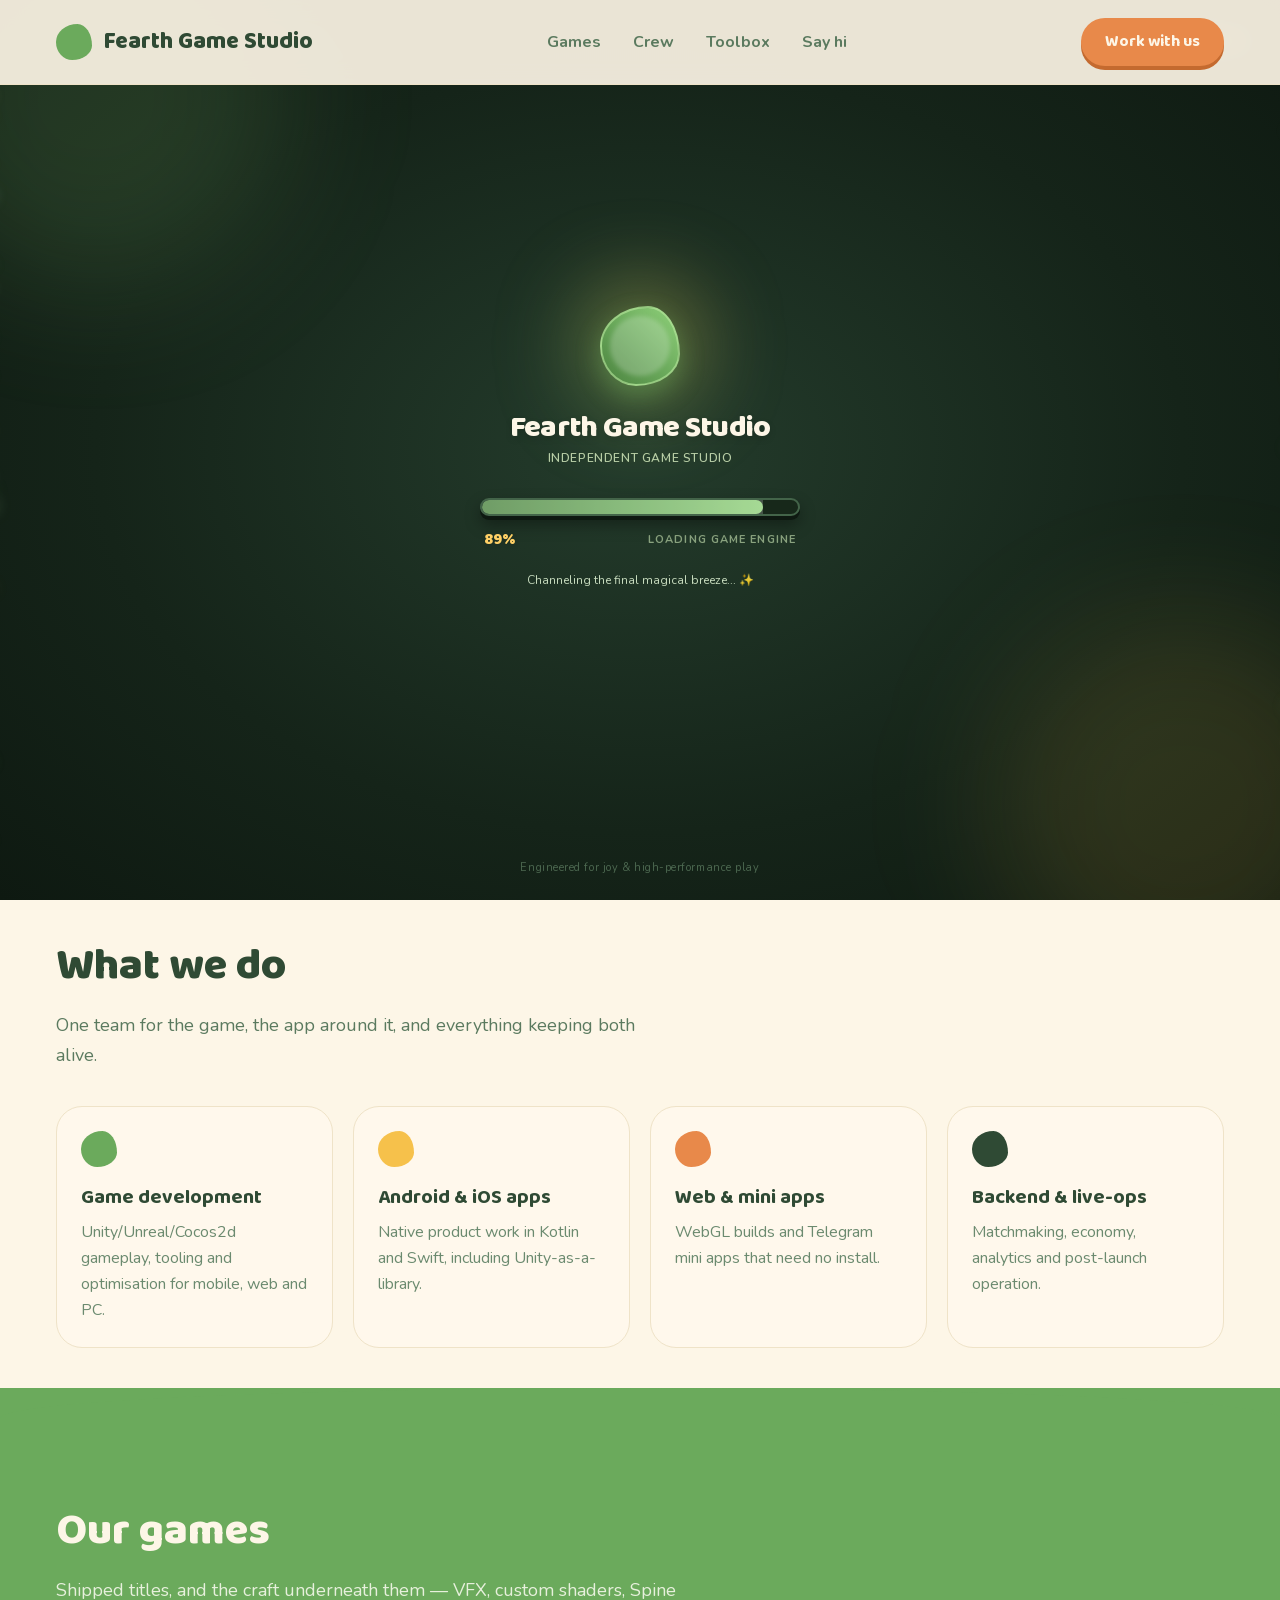
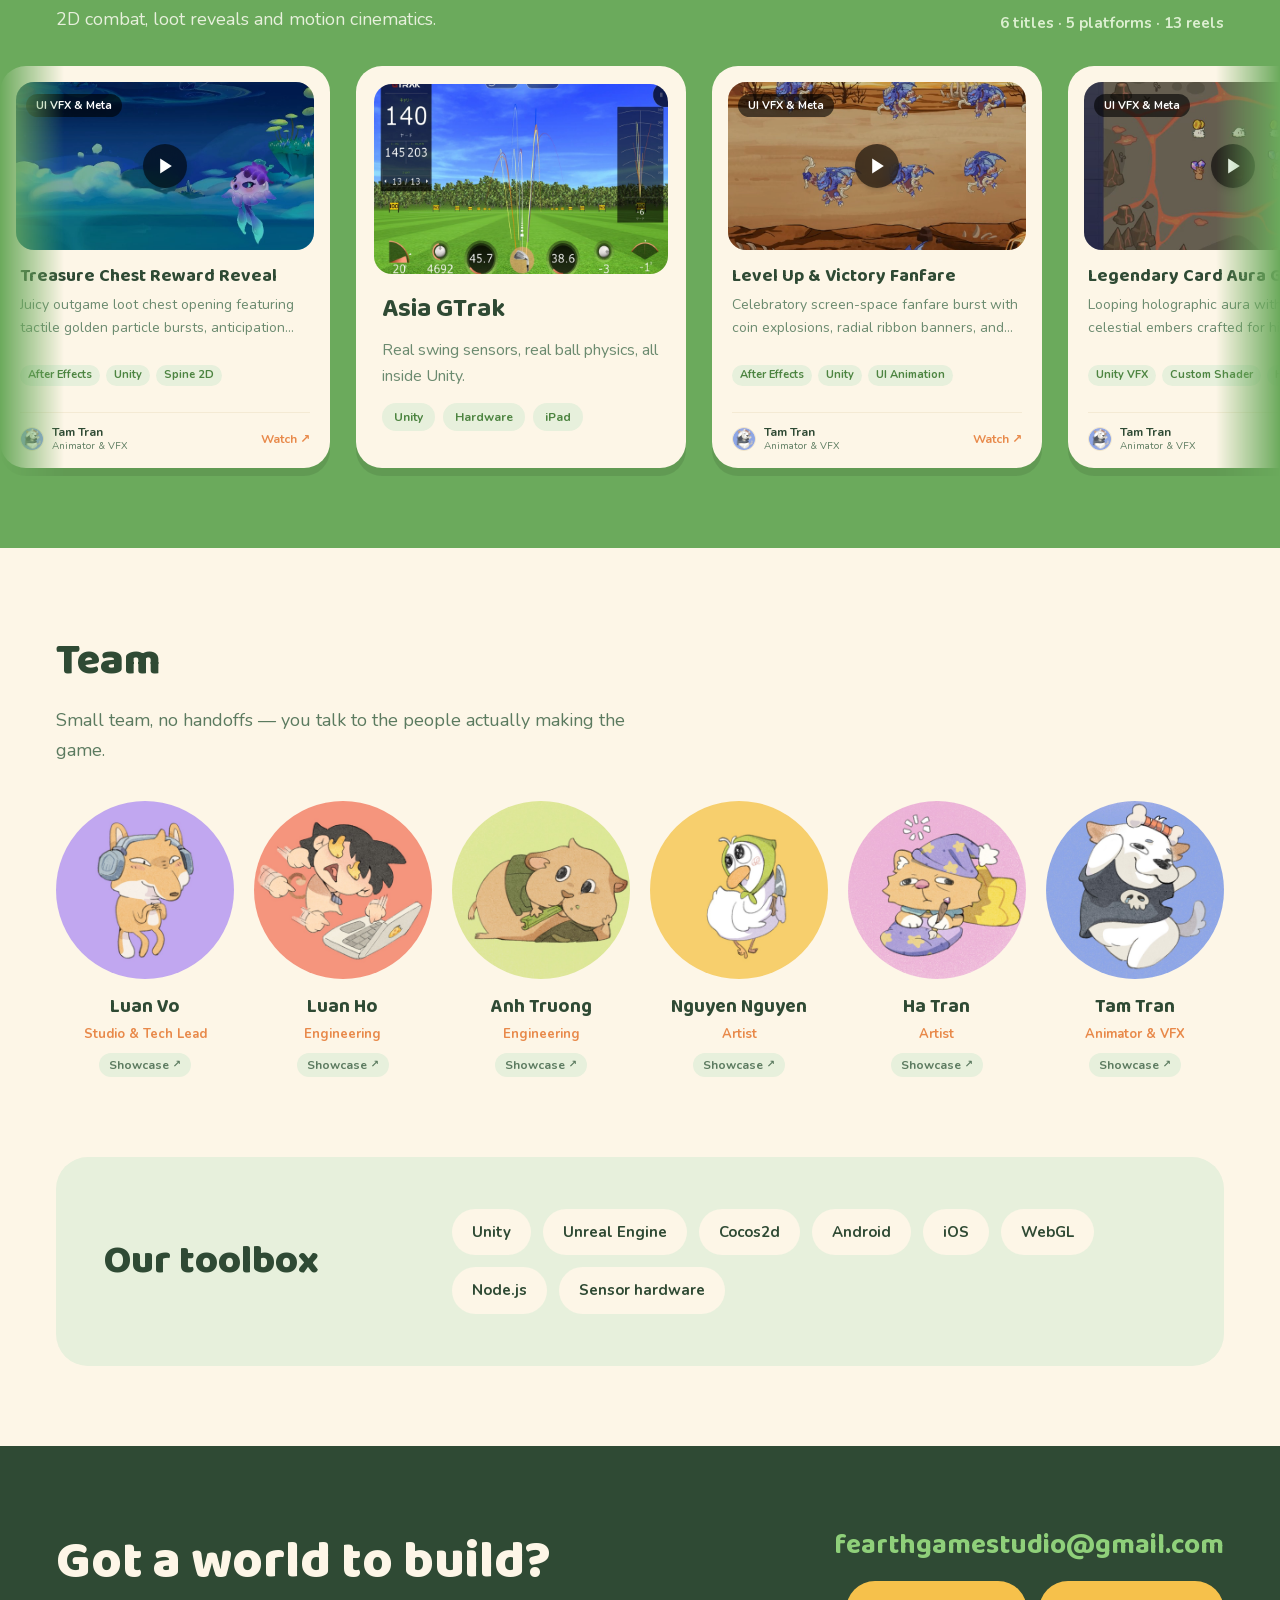
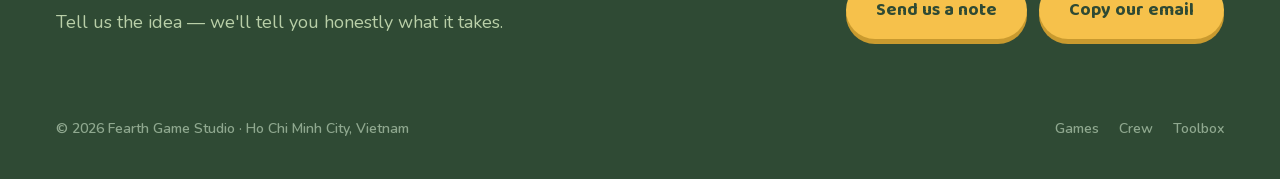
==== commit d914b1cc: "deploy web-offical@391f0ae" ====
--- a/index.html
+++ b/index.html
@@ -1 +1 @@
-<!DOCTYPE html><html lang="en" class="baloo_2_af724df2-module__MQR24G__variable nunito_388afa2a-module__RcTpVa__variable"><head><meta charSet="utf-8"/><meta name="viewport" content="width=device-width, initial-scale=1"/><link rel="preload" href="/_next/static/media/07454f8ad8aaac57-s.p.2kjei9psvcorz.woff2" as="font" crossorigin="" type="font/woff2"/><link rel="preload" href="/_next/static/media/d7d9c82e455b419c-s.p.2zp15__9k16__.woff2" as="font" crossorigin="" type="font/woff2"/><link rel="preload" href="/_next/static/media/e045b8a36dafeb96-s.p.1znw80anc03tc.woff2" as="font" crossorigin="" type="font/woff2"/><link rel="preload" href="/_next/static/media/e6d00ff86ef9e699-s.p.1vcas2uk12q5a.woff2" as="font" crossorigin="" type="font/woff2"/><link rel="preload" as="image" href="/hero/asia-gtrak.jpg"/><link rel="stylesheet" href="/_next/static/chunks/11ykubbnuam6d.css" data-precedence="next"/><link rel="preload" as="script" fetchPriority="low" href="/_next/static/chunks/3shhvhdmf5dn6.js"/><script src="/_next/static/chunks/1legvynvkn5__.js" async=""></script><script src="/_next/static/chunks/2-2pd9f-b3tmo.js" async=""></script><script src="/_next/static/chunks/1t7kqmjxbnm_f.js" async=""></script><script src="/_next/static/chunks/turbopack-268x8g4q2n1lz.js" async=""></script><script src="/_next/static/chunks/35vx_6zkrcc_y.js" async="" crossorigin=""></script><script src="/_next/static/chunks/2bjco126x4vn8.js" async="" crossorigin=""></script><script src="/_next/static/chunks/3iqxfzit7ujka.js" async="" crossorigin=""></script><script src="/_next/static/chunks/10y6yrhvpe02i.js" async="" crossorigin=""></script><script src="/_next/static/chunks/453yq0s8si60t.js" async="" crossorigin=""></script><meta name="next-size-adjust" content=""/><meta name="theme-color" content="#FDF6E7"/><meta name="color-scheme" content="light"/><title>Fearth Game Studio — Games and mobile products, shipped end to end.</title><meta name="description" content="Fearth Game Studio designs, builds and looks after Unity games and native apps — six titles live across five platforms."/><meta name="application-name" content="Fearth Game Studio"/><link rel="author" href="https://fearth-studio.github.io"/><meta name="author" content="Fearth Game Studio"/><meta name="keywords" content="game studio,Unity development,outsourcing,mobile apps,WebGL,Vietnam"/><meta name="creator" content="Fearth Game Studio"/><meta name="robots" content="index, follow"/><link rel="canonical" href="https://fearth-studio.github.io/"/><meta property="og:title" content="Fearth Game Studio — Games and mobile products, shipped end to end."/><meta property="og:description" content="Fearth Game Studio designs, builds and looks after Unity games and native apps — six titles live across five platforms."/><meta property="og:url" content="https://fearth-studio.github.io/"/><meta property="og:site_name" content="Fearth Game Studio"/><meta property="og:locale" content="en_US"/><meta property="og:image" content="https://fearth-studio.github.io/opengraph-image.png?opengraph-image.0sm-bktfus2bo.png"/><meta property="og:image:type" content="image/png"/><meta property="og:image:width" content="1200"/><meta property="og:image:height" content="630"/><meta property="og:type" content="website"/><meta name="twitter:card" content="summary_large_image"/><meta name="twitter:title" content="Fearth Game Studio — Games and mobile products, shipped end to end."/><meta name="twitter:description" content="Fearth Game Studio designs, builds and looks after Unity games and native apps — six titles live across five platforms."/><meta name="twitter:image" content="https://fearth-studio.github.io/twitter-image.png?twitter-image.0sm-bktfus2bo.png"/><meta name="twitter:image:type" content="image/png"/><meta name="twitter:image:width" content="1200"/><meta name="twitter:image:height" content="630"/><link rel="icon" href="/favicon.ico?favicon.0zsag57sefe_d.ico" sizes="48x48" type="image/x-icon"/><link rel="icon" href="/icon.png?icon.1ire-pymo5cmr.png" sizes="512x512" type="image/png"/><link rel="apple-touch-icon" href="/apple-icon.png?apple-icon.2ky7q099f43ln.png" sizes="180x180" type="image/png"/><script src="/_next/static/chunks/0cz1d0mv5g_q7.js" noModule=""></script></head><body class="min-h-dvh"><div hidden=""><!--$--><!--/$--></div><script type="application/ld+json">{"@context":"https://schema.org","@type":"Organization","name":"Fearth Game Studio","url":"https://fearth-studio.github.io","email":"fearthgamestudio@gmail.com","description":"Fearth Game Studio designs, builds and looks after Unity games and native apps — six titles live across five platforms.","address":{"@type":"PostalAddress","addressLocality":"Ho Chi Minh City","addressCountry":"Vietnam"},"makesOffer":[{"@type":"Offer","itemOffered":{"@type":"VideoGame","name":"Asia GTrak","description":"Real swing sensors, real ball physics, all inside Unity."}},{"@type":"Offer","itemOffered":{"@type":"VideoGame","name":"Eternals","description":"A living world you can join from a phone or a browser tab."}},{"@type":"Offer","itemOffered":{"@type":"VideoGame","name":"Gomoku","description":"Five in a row with friends, right inside Telegram."}},{"@type":"Offer","itemOffered":{"@type":"VideoGame","name":"Gamification","description":"Five casual games and one reward economy in a native app."}},{"@type":"Offer","itemOffered":{"@type":"VideoGame","name":"WeeLand","description":"A 3D hangout that opens straight in the browser — no install."}},{"@type":"Offer","itemOffered":{"@type":"VideoGame","name":"ZombieWarrior","description":"Turn-based squad scraps with live PvP matchmaking."}}]}</script><header class="border-border bg-surface/92 sticky top-0 z-50 border-b backdrop-blur-md"><div class="max-w-shell mx-auto w-full px-6 sm:px-14 flex items-center justify-between gap-3 py-3.5 sm:gap-6 sm:py-4.5"><a class="flex items-center gap-3 text-inherit" aria-label="Fearth Game Studio — home" href="/"><span aria-hidden="true" class="bg-primary block shrink-0 rounded-[60%_40%_55%_45%/50%_60%_40%_50%] size-7 sm:size-9"></span><span class="font-display text-fg-strong text-lg font-extrabold whitespace-nowrap sm:text-[23px]"><span class="sm:hidden">Fearth</span><span class="hidden sm:inline">Fearth Game Studio</span></span></a><nav aria-label="Primary" class="hidden lg:block"><ul class="flex gap-8 text-base font-bold"><li><a href="#games" class="text-fg-muted hover:text-accent transition-colors">Games</a></li><li><a href="#crew" class="text-fg-muted hover:text-accent transition-colors">Crew</a></li><li><a href="#toolbox" class="text-fg-muted hover:text-accent transition-colors">Toolbox</a></li><li><a href="#contact" class="text-fg-muted hover:text-accent transition-colors">Say hi</a></li></ul></nav><div class="flex items-center gap-2 sm:gap-3"><details class="group relative lg:hidden"><summary class="rounded-pill border-border-strong text-fg-strong flex cursor-pointer list-none items-center gap-2 border-2 px-3 py-2 text-sm font-bold sm:px-4 [&amp;::-webkit-details-marker]:hidden" aria-label="Toggle navigation"><span aria-hidden="true" class="text-base leading-none sm:hidden">☰</span><span class="hidden sm:inline">Menu</span><span aria-hidden="true" class="hidden transition-transform group-open:rotate-180 sm:inline">▾</span></summary><nav aria-label="Primary" class="border-border bg-surface shadow-card absolute right-0 z-50 mt-2 min-w-44 rounded-2xl border p-2"><ul class="flex flex-col"><li><a href="#games" class="text-fg-muted hover:bg-surface-muted hover:text-accent block rounded-xl px-4 py-2.5 font-bold transition-colors">Games</a></li><li><a href="#crew" class="text-fg-muted hover:bg-surface-muted hover:text-accent block rounded-xl px-4 py-2.5 font-bold transition-colors">Crew</a></li><li><a href="#toolbox" class="text-fg-muted hover:bg-surface-muted hover:text-accent block rounded-xl px-4 py-2.5 font-bold transition-colors">Toolbox</a></li><li><a href="#contact" class="text-fg-muted hover:bg-surface-muted hover:text-accent block rounded-xl px-4 py-2.5 font-bold transition-colors">Say hi</a></li></ul></nav></details><a class="inline-flex items-center justify-center gap-2 rounded-pill font-display font-bold whitespace-nowrap transition-[background-color,color,transform,box-shadow] duration-150 active:translate-y-1 bg-accent text-on-accent shadow-chunky-accent hover:bg-accent-soft active:shadow-[0_1px_0_var(--color-accent-strong)] px-4 py-2.5 text-sm sm:px-6 sm:py-3 sm:text-base" href="#contact"><span class="sm:hidden">Say hi</span><span class="hidden sm:inline">Work with us</span></a></div></div></header><main id="top"><section class="max-w-shell mx-auto w-full px-6 sm:px-14 overflow-x-hidden"><div class="relative grid grid-cols-1 items-end gap-8 pt-10 sm:gap-12 sm:pt-18 lg:grid-cols-2"><div aria-hidden="true" class="bg-sand pointer-events-none absolute -top-20 -right-16 size-64 rounded-full sm:-top-24 sm:-right-20 sm:size-80 lg:-top-35 lg:-right-22.5 lg:size-115"></div><div class="relative flex flex-col gap-5 pb-12 sm:gap-6 sm:pb-16 lg:pb-24"><span class="rounded-pill inline-flex items-center font-bold bg-surface-muted px-4 py-2.25 text-[13px] uppercase tracking-[0.12em] text-fg-muted self-start">Games · Android · iOS · Web</span><h1 id="hero-heading" class="font-display text-fg-strong text-[36px] leading-[1.08] font-extrabold sm:text-[62px]">Games and mobile products, shipped end to end.</h1><p class="text-fg-muted max-w-[520px] text-lg leading-relaxed text-pretty sm:text-xl">Fearth Game Studio designs, builds and looks after Unity games and native apps — six titles live across five platforms.</p><div class="flex flex-wrap gap-3.5 pt-2"><a class="inline-flex items-center justify-center gap-2 rounded-pill font-display font-bold whitespace-nowrap transition-[background-color,color,transform,box-shadow] duration-150 active:translate-y-1 bg-primary text-on-primary shadow-chunky-primary hover:bg-primary-soft active:shadow-[0_1px_0_var(--color-primary-strong)] px-7.5 py-3.75 text-lg" href="#games">See our products</a><a class="inline-flex items-center justify-center gap-2 rounded-pill font-display font-bold whitespace-nowrap transition-[background-color,color,transform,box-shadow] duration-150 border-2 border-border-strong bg-surface text-fg-strong hover:border-primary hover:text-primary-strong active:translate-y-0 px-7.5 py-3.75 text-lg" href="#crew">Talk to the team</a></div><div class="flex flex-wrap gap-8 pt-4 sm:gap-10 sm:pt-6"><div class="flex flex-col gap-1"><span class="font-display text-primary-strong text-[34px] font-extrabold">6</span><span class="text-fg-subtle text-[13px] font-bold">Titles live</span></div><div class="flex flex-col gap-1"><span class="font-display text-primary-strong text-[34px] font-extrabold">5</span><span class="text-fg-subtle text-[13px] font-bold">Platforms</span></div><div class="flex flex-col gap-1"><span class="font-display text-primary-strong text-[34px] font-extrabold">6</span><span class="text-fg-subtle text-[13px] font-bold">Engineers &amp; artists</span></div></div></div><div aria-hidden="true" class="relative flex items-end justify-center gap-3 pb-10 sm:gap-4 sm:pb-17.5"><div class="flex-col items-center gap-2.5 hidden sm:flex"><div class="bg-surface-inverse box-border w-[212px] h-[410px] p-2.25 rounded-[34px] shadow-device"><div class="h-full w-full overflow-hidden rounded-[26px] bg-blossom"><div class="relative h-full w-full overflow-hidden bg-blossom"><img alt="World of Eternians app screen" loading="lazy" decoding="async" data-nimg="fill" class="object-cover" style="position:absolute;height:100%;width:100%;left:0;top:0;right:0;bottom:0;color:transparent" src="/hero/eternals.jpg"/></div></div></div><p class="text-fg-muted text-center text-[13px] font-bold">Eternals</p></div><div class="flex flex-col items-center gap-2.5"><div class="bg-surface-inverse shadow-device-lg box-border h-[216px] w-[288px] rounded-[24px] p-2.5"><div class="h-full w-full overflow-hidden rounded-[17px] bg-surface-inverse"><div class="relative h-full w-full overflow-hidden bg-surface-inverse"><img alt="Asia GTrak shot tracking on iPad" decoding="async" data-nimg="fill" class="object-cover" style="position:absolute;height:100%;width:100%;left:0;top:0;right:0;bottom:0;color:transparent" src="/hero/asia-gtrak.jpg"/></div></div></div><p class="text-fg-muted text-center text-[13px] font-bold">Asia GTrak</p></div><div class="flex-col items-center gap-2.5 hidden min-[1440px]:flex"><div class="bg-surface-inverse box-border w-[212px] h-[410px] p-2.25 rounded-[34px] shadow-device"><div class="h-full w-full overflow-hidden rounded-[26px] bg-surface-muted"><div class="relative h-full w-full overflow-hidden bg-surface-muted"><img alt="Gamification app screen" loading="lazy" decoding="async" data-nimg="fill" class="object-cover" style="position:absolute;height:100%;width:100%;left:0;top:0;right:0;bottom:0;color:transparent" src="/hero/gamification.png"/></div></div></div><p class="text-fg-muted text-center text-[13px] font-bold">Gamification</p></div></div></div></section><section id="what-we-do" aria-labelledby="services-heading" class="section-anchor"><div class="max-w-shell mx-auto w-full px-6 sm:px-14 flex flex-col gap-7 py-14 sm:gap-9 sm:py-20"><div class="flex flex-wrap items-end justify-between gap-3"><div class="flex max-w-[620px] flex-col gap-3"><h2 id="services-heading" class="font-display text-[32px] font-extrabold sm:text-[44px] text-fg-strong">What we do</h2><p class="text-lg leading-relaxed text-fg-muted">One team for the game, the app around it, and everything keeping both alive.</p></div></div><ul class="grid grid-cols-1 gap-5 sm:grid-cols-2 lg:grid-cols-4"><li class="flex"><article class="rounded-card border-border bg-surface-soft hover:shadow-card flex h-full w-full flex-col gap-4 border p-6 transition-[transform,box-shadow] duration-200 hover:-translate-y-1"><span aria-hidden="true" class="block size-9 shrink-0 rounded-[60%_40%_55%_45%/50%_60%_40%_50%] bg-primary"></span><div class="flex flex-col gap-2"><h3 class="font-display text-fg-strong text-xl font-bold">Game development</h3><p class="text-sage-soft text-base leading-relaxed">Unity/Unreal/Cocos2d gameplay, tooling and optimisation for mobile, web and PC.</p></div></article></li><li class="flex"><article class="rounded-card border-border bg-surface-soft hover:shadow-card flex h-full w-full flex-col gap-4 border p-6 transition-[transform,box-shadow] duration-200 hover:-translate-y-1"><span aria-hidden="true" class="block size-9 shrink-0 rounded-[60%_40%_55%_45%/50%_60%_40%_50%] bg-highlight"></span><div class="flex flex-col gap-2"><h3 class="font-display text-fg-strong text-xl font-bold">Android &amp; iOS apps</h3><p class="text-sage-soft text-base leading-relaxed">Native product work in Kotlin and Swift, including Unity-as-a-library.</p></div></article></li><li class="flex"><article class="rounded-card border-border bg-surface-soft hover:shadow-card flex h-full w-full flex-col gap-4 border p-6 transition-[transform,box-shadow] duration-200 hover:-translate-y-1"><span aria-hidden="true" class="block size-9 shrink-0 rounded-[60%_40%_55%_45%/50%_60%_40%_50%] bg-accent"></span><div class="flex flex-col gap-2"><h3 class="font-display text-fg-strong text-xl font-bold">Web &amp; mini apps</h3><p class="text-sage-soft text-base leading-relaxed">WebGL builds and Telegram mini apps that need no install.</p></div></article></li><li class="flex"><article class="rounded-card border-border bg-surface-soft hover:shadow-card flex h-full w-full flex-col gap-4 border p-6 transition-[transform,box-shadow] duration-200 hover:-translate-y-1"><span aria-hidden="true" class="block size-9 shrink-0 rounded-[60%_40%_55%_45%/50%_60%_40%_50%] bg-surface-inverse"></span><div class="flex flex-col gap-2"><h3 class="font-display text-fg-strong text-xl font-bold">Backend &amp; live-ops</h3><p class="text-sage-soft text-base leading-relaxed">Matchmaking, economy, analytics and post-launch operation.</p></div></article></li></ul></div></section><section id="games" aria-labelledby="games-heading" class="section-anchor bg-primary"><div class="bg-primary -mt-10 h-14 rounded-t-[100%_38px] sm:h-[90px] sm:rounded-t-[100%_60px]"></div><div class="max-w-shell mx-auto w-full px-6 sm:px-14 pt-3 sm:pt-5"><div class="flex flex-wrap items-end justify-between gap-3"><div class="flex max-w-[620px] flex-col gap-3"><h2 id="games-heading" class="font-display text-[32px] font-extrabold sm:text-[44px] text-surface">Our games</h2><p class="text-lg leading-relaxed text-surface-muted">Shipped titles, and the craft underneath them — VFX, custom shaders, Spine 2D combat, loot reveals and motion cinematics.</p></div><p class="text-mint-light text-[15px] font-bold">6<!-- --> titles · <!-- -->5<!-- --> platforms ·<!-- --> <!-- -->13<!-- --> reels</p></div></div><div class="marquee-viewport group relative mt-7 overflow-hidden pb-14 sm:mt-8 sm:pb-20" style="mask-image:linear-gradient(to right, transparent, black 4rem, black calc(100% - 4rem), transparent);-webkit-mask-image:linear-gradient(to right, transparent, black 4rem, black calc(100% - 4rem), transparent)"><ul class="marquee-track animate-marquee flex w-max group-hover:[animation-play-state:paused] motion-reduce:[animation-play-state:running]"><li class="flex w-[286px] shrink-0 pr-5 sm:w-[356px] sm:pr-6.5"><div class="group rounded-card bg-surface shadow-card hover:shadow-card-hover flex h-full w-full cursor-pointer flex-col overflow-hidden p-4 transition-[transform,box-shadow] duration-200 hover:-translate-y-1"><div class="bg-surface-muted relative aspect-video w-full overflow-hidden rounded-[18px]"><video src="/crew/art/tam-tran/ui-vfx-chest-open.mp4" poster="/crew/art/tam-tran/ui-vfx-chest-open-poster.jpg" muted="" loop="" playsInline="" preload="none" class="h-full w-full object-cover transition-transform duration-300 group-hover:scale-105"></video><div class="absolute inset-0 flex items-center justify-center bg-black/20 transition-opacity duration-200 opacity-100"><div class="flex size-11 items-center justify-center rounded-full bg-black/60 text-white shadow-md backdrop-blur-sm transition-transform group-hover:scale-110"><svg class="ml-0.5 size-5 fill-current" viewBox="0 0 24 24" aria-hidden="true"><polygon points="5 3 19 12 5 21 5 3"></polygon></svg></div></div><div class="absolute top-2.5 left-2.5"><span class="rounded-full bg-black/60 px-2.5 py-1 text-[11px] font-bold text-white backdrop-blur-sm">UI VFX &amp; Meta</span></div></div><div class="mt-3 flex flex-1 flex-col justify-between gap-3 px-1"><div><h4 class="font-display text-fg-strong group-hover:text-primary text-lg font-bold transition-colors">Treasure Chest Reward Reveal</h4><p class="text-sage-soft mt-1 line-clamp-2 text-xs leading-relaxed sm:text-sm">Juicy outgame loot chest opening featuring tactile golden particle bursts, anticipation pop, and celebratory light rays.</p></div><div class="flex flex-wrap gap-1.5"><span class="rounded-pill inline-flex items-center font-bold bg-surface-muted text-primary-strong px-2 py-0.5 text-[11px]">After Effects</span><span class="rounded-pill inline-flex items-center font-bold bg-surface-muted text-primary-strong px-2 py-0.5 text-[11px]">Unity</span><span class="rounded-pill inline-flex items-center font-bold bg-surface-muted text-primary-strong px-2 py-0.5 text-[11px]">Spine 2D</span></div><div class="border-border/60 flex items-center justify-between border-t pt-3"><div class="flex items-center gap-2"><div class="border-border relative size-6 shrink-0 overflow-hidden rounded-full border"><img alt="Tam Tran" loading="lazy" decoding="async" data-nimg="fill" class="object-cover" style="position:absolute;height:100%;width:100%;left:0;top:0;right:0;bottom:0;color:transparent" src="/crew/member-06.jpg"/></div><div class="flex flex-col"><span class="text-fg-strong text-xs leading-tight font-bold">Tam Tran</span><span class="text-fg-muted text-[10px] leading-tight">Animator &amp; VFX</span></div></div><span class="text-accent text-xs font-bold transition-transform group-hover:translate-x-0.5">Watch ↗</span></div></div></div></li><li class="flex w-[286px] shrink-0 pr-5 sm:w-[356px] sm:pr-6.5"><article class="rounded-card bg-surface shadow-card hover:shadow-card-hover flex h-full w-full flex-col gap-4 p-4.5 transition-[transform,box-shadow] duration-200 hover:-translate-y-1"><div class="h-[190px] overflow-hidden rounded-[18px]"><div class="relative h-full w-full overflow-hidden"><img alt="Asia GTrak shot tracking screen" loading="lazy" decoding="async" data-nimg="fill" class="object-cover" style="position:absolute;height:100%;width:100%;left:0;top:0;right:0;bottom:0;color:transparent" src="/crew/art/luan-vo/gtrak-shot-tracking.jpg"/></div></div><div class="flex flex-col gap-2 px-2 pb-2.5"><h3 class="font-display text-fg-strong text-[26px] font-bold">Asia GTrak</h3><p class="text-sage-soft text-base leading-relaxed">Real swing sensors, real ball physics, all inside Unity.</p><ul class="flex flex-wrap gap-2 pt-1.5"><li><span class="rounded-pill inline-flex items-center font-bold bg-surface-muted px-3 py-1.5 text-xs text-primary-strong">Unity</span></li><li><span class="rounded-pill inline-flex items-center font-bold bg-surface-muted px-3 py-1.5 text-xs text-primary-strong">Hardware</span></li><li><span class="rounded-pill inline-flex items-center font-bold bg-surface-muted px-3 py-1.5 text-xs text-primary-strong">iPad</span></li></ul></div></article></li><li class="flex w-[286px] shrink-0 pr-5 sm:w-[356px] sm:pr-6.5"><div class="group rounded-card bg-surface shadow-card hover:shadow-card-hover flex h-full w-full cursor-pointer flex-col overflow-hidden p-4 transition-[transform,box-shadow] duration-200 hover:-translate-y-1"><div class="bg-surface-muted relative aspect-video w-full overflow-hidden rounded-[18px]"><video src="/crew/art/tam-tran/ui-vfx-reward-burst.mp4" poster="/crew/art/tam-tran/ui-vfx-reward-burst-poster.jpg" muted="" loop="" playsInline="" preload="none" class="h-full w-full object-cover transition-transform duration-300 group-hover:scale-105"></video><div class="absolute inset-0 flex items-center justify-center bg-black/20 transition-opacity duration-200 opacity-100"><div class="flex size-11 items-center justify-center rounded-full bg-black/60 text-white shadow-md backdrop-blur-sm transition-transform group-hover:scale-110"><svg class="ml-0.5 size-5 fill-current" viewBox="0 0 24 24" aria-hidden="true"><polygon points="5 3 19 12 5 21 5 3"></polygon></svg></div></div><div class="absolute top-2.5 left-2.5"><span class="rounded-full bg-black/60 px-2.5 py-1 text-[11px] font-bold text-white backdrop-blur-sm">UI VFX &amp; Meta</span></div></div><div class="mt-3 flex flex-1 flex-col justify-between gap-3 px-1"><div><h4 class="font-display text-fg-strong group-hover:text-primary text-lg font-bold transition-colors">Level Up &amp; Victory Fanfare</h4><p class="text-sage-soft mt-1 line-clamp-2 text-xs leading-relaxed sm:text-sm">Celebratory screen-space fanfare burst with coin explosions, radial ribbon banners, and sparkling particle dynamics.</p></div><div class="flex flex-wrap gap-1.5"><span class="rounded-pill inline-flex items-center font-bold bg-surface-muted text-primary-strong px-2 py-0.5 text-[11px]">After Effects</span><span class="rounded-pill inline-flex items-center font-bold bg-surface-muted text-primary-strong px-2 py-0.5 text-[11px]">Unity</span><span class="rounded-pill inline-flex items-center font-bold bg-surface-muted text-primary-strong px-2 py-0.5 text-[11px]">UI Animation</span></div><div class="border-border/60 flex items-center justify-between border-t pt-3"><div class="flex items-center gap-2"><div class="border-border relative size-6 shrink-0 overflow-hidden rounded-full border"><img alt="Tam Tran" loading="lazy" decoding="async" data-nimg="fill" class="object-cover" style="position:absolute;height:100%;width:100%;left:0;top:0;right:0;bottom:0;color:transparent" src="/crew/member-06.jpg"/></div><div class="flex flex-col"><span class="text-fg-strong text-xs leading-tight font-bold">Tam Tran</span><span class="text-fg-muted text-[10px] leading-tight">Animator &amp; VFX</span></div></div><span class="text-accent text-xs font-bold transition-transform group-hover:translate-x-0.5">Watch ↗</span></div></div></div></li><li class="flex w-[286px] shrink-0 pr-5 sm:w-[356px] sm:pr-6.5"><div class="group rounded-card bg-surface shadow-card hover:shadow-card-hover flex h-full w-full cursor-pointer flex-col overflow-hidden p-4 transition-[transform,box-shadow] duration-200 hover:-translate-y-1"><div class="bg-surface-muted relative aspect-video w-full overflow-hidden rounded-[18px]"><video src="/crew/art/tam-tran/ui-vfx-card-glow.mp4" poster="/crew/art/tam-tran/ui-vfx-card-glow-poster.jpg" muted="" loop="" playsInline="" preload="none" class="h-full w-full object-cover transition-transform duration-300 group-hover:scale-105"></video><div class="absolute inset-0 flex items-center justify-center bg-black/20 transition-opacity duration-200 opacity-100"><div class="flex size-11 items-center justify-center rounded-full bg-black/60 text-white shadow-md backdrop-blur-sm transition-transform group-hover:scale-110"><svg class="ml-0.5 size-5 fill-current" viewBox="0 0 24 24" aria-hidden="true"><polygon points="5 3 19 12 5 21 5 3"></polygon></svg></div></div><div class="absolute top-2.5 left-2.5"><span class="rounded-full bg-black/60 px-2.5 py-1 text-[11px] font-bold text-white backdrop-blur-sm">UI VFX &amp; Meta</span></div></div><div class="mt-3 flex flex-1 flex-col justify-between gap-3 px-1"><div><h4 class="font-display text-fg-strong group-hover:text-primary text-lg font-bold transition-colors">Legendary Card Aura Glow</h4><p class="text-sage-soft mt-1 line-clamp-2 text-xs leading-relaxed sm:text-sm">Looping holographic aura with floating celestial embers crafted for high-rarity reward cards in outgame inventory screens.</p></div><div class="flex flex-wrap gap-1.5"><span class="rounded-pill inline-flex items-center font-bold bg-surface-muted text-primary-strong px-2 py-0.5 text-[11px]">Unity VFX</span><span class="rounded-pill inline-flex items-center font-bold bg-surface-muted text-primary-strong px-2 py-0.5 text-[11px]">Custom Shader</span><span class="rounded-pill inline-flex items-center font-bold bg-surface-muted text-primary-strong px-2 py-0.5 text-[11px]">HLSL</span></div><div class="border-border/60 flex items-center justify-between border-t pt-3"><div class="flex items-center gap-2"><div class="border-border relative size-6 shrink-0 overflow-hidden rounded-full border"><img alt="Tam Tran" loading="lazy" decoding="async" data-nimg="fill" class="object-cover" style="position:absolute;height:100%;width:100%;left:0;top:0;right:0;bottom:0;color:transparent" src="/crew/member-06.jpg"/></div><div class="flex flex-col"><span class="text-fg-strong text-xs leading-tight font-bold">Tam Tran</span><span class="text-fg-muted text-[10px] leading-tight">Animator &amp; VFX</span></div></div><span class="text-accent text-xs font-bold transition-transform group-hover:translate-x-0.5">Watch ↗</span></div></div></div></li><li class="flex w-[286px] shrink-0 pr-5 sm:w-[356px] sm:pr-6.5"><article class="rounded-card bg-surface shadow-card hover:shadow-card-hover flex h-full w-full flex-col gap-4 p-4.5 transition-[transform,box-shadow] duration-200 hover:-translate-y-1"><div class="h-[190px] overflow-hidden rounded-[18px]"><div class="relative h-full w-full overflow-hidden"><img alt="World of Eternians key art" loading="lazy" decoding="async" data-nimg="fill" class="object-cover" style="position:absolute;height:100%;width:100%;left:0;top:0;right:0;bottom:0;color:transparent" src="/crew/art/luan-ho/world-of-eternians.png"/></div></div><div class="flex flex-col gap-2 px-2 pb-2.5"><h3 class="font-display text-fg-strong text-[26px] font-bold">Eternals</h3><p class="text-sage-soft text-base leading-relaxed">A living world you can join from a phone or a browser tab.</p><ul class="flex flex-wrap gap-2 pt-1.5"><li><span class="rounded-pill inline-flex items-center font-bold bg-surface-muted px-3 py-1.5 text-xs text-primary-strong">Metaverse</span></li><li><span class="rounded-pill inline-flex items-center font-bold bg-surface-muted px-3 py-1.5 text-xs text-primary-strong">WebGL</span></li><li><span class="rounded-pill inline-flex items-center font-bold bg-surface-muted px-3 py-1.5 text-xs text-primary-strong">Mobile</span></li></ul></div></article></li><li class="flex w-[286px] shrink-0 pr-5 sm:w-[356px] sm:pr-6.5"><div class="group rounded-card bg-surface shadow-card hover:shadow-card-hover flex h-full w-full cursor-pointer flex-col overflow-hidden p-4 transition-[transform,box-shadow] duration-200 hover:-translate-y-1"><div class="bg-surface-muted relative aspect-video w-full overflow-hidden rounded-[18px]"><video src="/crew/art/luan-vo/shader-water.mp4" poster="/crew/art/luan-vo/shader-water-poster.jpg" muted="" loop="" playsInline="" preload="none" class="h-full w-full object-cover transition-transform duration-300 group-hover:scale-105"></video><div class="absolute inset-0 flex items-center justify-center bg-black/20 transition-opacity duration-200 opacity-100"><div class="flex size-11 items-center justify-center rounded-full bg-black/60 text-white shadow-md backdrop-blur-sm transition-transform group-hover:scale-110"><svg class="ml-0.5 size-5 fill-current" viewBox="0 0 24 24" aria-hidden="true"><polygon points="5 3 19 12 5 21 5 3"></polygon></svg></div></div><div class="absolute top-2.5 left-2.5"><span class="rounded-full bg-black/60 px-2.5 py-1 text-[11px] font-bold text-white backdrop-blur-sm">Shaders &amp; Tech</span></div></div><div class="mt-3 flex flex-1 flex-col justify-between gap-3 px-1"><div><h4 class="font-display text-fg-strong group-hover:text-primary text-lg font-bold transition-colors">Interactive Ocean &amp; Caustics Shader</h4><p class="text-sage-soft mt-1 line-clamp-2 text-xs leading-relaxed sm:text-sm">Real-time procedural stylized water surface with depth coloration, dynamic vertex wave displacement, and foam caustics.</p></div><div class="flex flex-wrap gap-1.5"><span class="rounded-pill inline-flex items-center font-bold bg-surface-muted text-primary-strong px-2 py-0.5 text-[11px]">Unity</span><span class="rounded-pill inline-flex items-center font-bold bg-surface-muted text-primary-strong px-2 py-0.5 text-[11px]">HLSL</span><span class="rounded-pill inline-flex items-center font-bold bg-surface-muted text-primary-strong px-2 py-0.5 text-[11px]">Shader Graph</span></div><div class="border-border/60 flex items-center justify-between border-t pt-3"><div class="flex items-center gap-2"><div class="border-border relative size-6 shrink-0 overflow-hidden rounded-full border"><img alt="Luan Vo" loading="lazy" decoding="async" data-nimg="fill" class="object-cover" style="position:absolute;height:100%;width:100%;left:0;top:0;right:0;bottom:0;color:transparent" src="/crew/member-01.jpg"/></div><div class="flex flex-col"><span class="text-fg-strong text-xs leading-tight font-bold">Luan Vo</span><span class="text-fg-muted text-[10px] leading-tight">Studio &amp; Tech Lead</span></div></div><span class="text-accent text-xs font-bold transition-transform group-hover:translate-x-0.5">Watch ↗</span></div></div></div></li><li class="flex w-[286px] shrink-0 pr-5 sm:w-[356px] sm:pr-6.5"><div class="group rounded-card bg-surface shadow-card hover:shadow-card-hover flex h-full w-full cursor-pointer flex-col overflow-hidden p-4 transition-[transform,box-shadow] duration-200 hover:-translate-y-1"><div class="bg-surface-muted relative aspect-video w-full overflow-hidden rounded-[18px]"><video src="/crew/art/luan-vo/shader-dissolve.mp4" poster="/crew/art/luan-vo/shader-dissolve-poster.jpg" muted="" loop="" playsInline="" preload="none" class="h-full w-full object-cover transition-transform duration-300 group-hover:scale-105"></video><div class="absolute inset-0 flex items-center justify-center bg-black/20 transition-opacity duration-200 opacity-100"><div class="flex size-11 items-center justify-center rounded-full bg-black/60 text-white shadow-md backdrop-blur-sm transition-transform group-hover:scale-110"><svg class="ml-0.5 size-5 fill-current" viewBox="0 0 24 24" aria-hidden="true"><polygon points="5 3 19 12 5 21 5 3"></polygon></svg></div></div><div class="absolute top-2.5 left-2.5"><span class="rounded-full bg-black/60 px-2.5 py-1 text-[11px] font-bold text-white backdrop-blur-sm">Shaders &amp; Tech</span></div></div><div class="mt-3 flex flex-1 flex-col justify-between gap-3 px-1"><div><h4 class="font-display text-fg-strong group-hover:text-primary text-lg font-bold transition-colors">Mesh Dissolve &amp; Fracture FX</h4><p class="text-sage-soft mt-1 line-clamp-2 text-xs leading-relaxed sm:text-sm">Dynamic edge burn and particle disintegration effect with glowing emission rim highlights and procedural dissolve noise.</p></div><div class="flex flex-wrap gap-1.5"><span class="rounded-pill inline-flex items-center font-bold bg-surface-muted text-primary-strong px-2 py-0.5 text-[11px]">Unity</span><span class="rounded-pill inline-flex items-center font-bold bg-surface-muted text-primary-strong px-2 py-0.5 text-[11px]">HLSL</span><span class="rounded-pill inline-flex items-center font-bold bg-surface-muted text-primary-strong px-2 py-0.5 text-[11px]">VFX Graph</span></div><div class="border-border/60 flex items-center justify-between border-t pt-3"><div class="flex items-center gap-2"><div class="border-border relative size-6 shrink-0 overflow-hidden rounded-full border"><img alt="Luan Vo" loading="lazy" decoding="async" data-nimg="fill" class="object-cover" style="position:absolute;height:100%;width:100%;left:0;top:0;right:0;bottom:0;color:transparent" src="/crew/member-01.jpg"/></div><div class="flex flex-col"><span class="text-fg-strong text-xs leading-tight font-bold">Luan Vo</span><span class="text-fg-muted text-[10px] leading-tight">Studio &amp; Tech Lead</span></div></div><span class="text-accent text-xs font-bold transition-transform group-hover:translate-x-0.5">Watch ↗</span></div></div></div></li><li class="flex w-[286px] shrink-0 pr-5 sm:w-[356px] sm:pr-6.5"><article class="rounded-card bg-surface shadow-card hover:shadow-card-hover flex h-full w-full flex-col gap-4 p-4.5 transition-[transform,box-shadow] duration-200 hover:-translate-y-1"><div class="h-[190px] overflow-hidden rounded-[18px]"><div class="relative h-full w-full overflow-hidden"><img alt="Eternians Gomoku key art" loading="lazy" decoding="async" data-nimg="fill" class="object-cover" style="position:absolute;height:100%;width:100%;left:0;top:0;right:0;bottom:0;color:transparent" src="/crew/art/luan-ho/gomoku.png"/></div></div><div class="flex flex-col gap-2 px-2 pb-2.5"><h3 class="font-display text-fg-strong text-[26px] font-bold">Gomoku</h3><p class="text-sage-soft text-base leading-relaxed">Five in a row with friends, right inside Telegram.</p><ul class="flex flex-wrap gap-2 pt-1.5"><li><span class="rounded-pill inline-flex items-center font-bold bg-surface-muted px-3 py-1.5 text-xs text-primary-strong">Telegram</span></li><li><span class="rounded-pill inline-flex items-center font-bold bg-surface-muted px-3 py-1.5 text-xs text-primary-strong">Realtime</span></li></ul></div></article></li><li class="flex w-[286px] shrink-0 pr-5 sm:w-[356px] sm:pr-6.5"><div class="group rounded-card bg-surface shadow-card hover:shadow-card-hover flex h-full w-full cursor-pointer flex-col overflow-hidden p-4 transition-[transform,box-shadow] duration-200 hover:-translate-y-1"><div class="bg-surface-muted relative aspect-video w-full overflow-hidden rounded-[18px]"><img alt="GTrak Simulator — On-Course Demo" loading="lazy" decoding="async" data-nimg="fill" class="object-cover transition-transform duration-300 group-hover:scale-105" style="position:absolute;height:100%;width:100%;left:0;top:0;right:0;bottom:0;color:transparent" src="/crew/art/luan-vo/gtrak-course-demo.jpg"/><div class="absolute inset-0 flex items-center justify-center bg-black/20 transition-opacity duration-200 opacity-100"><div class="flex size-11 items-center justify-center rounded-full bg-black/60 text-white shadow-md backdrop-blur-sm transition-transform group-hover:scale-110"><svg class="ml-0.5 size-5 fill-current" viewBox="0 0 24 24" aria-hidden="true"><polygon points="5 3 19 12 5 21 5 3"></polygon></svg></div></div><div class="absolute top-2.5 left-2.5"><span class="rounded-full bg-black/60 px-2.5 py-1 text-[11px] font-bold text-white backdrop-blur-sm">Shaders &amp; Tech</span></div></div><div class="mt-3 flex flex-1 flex-col justify-between gap-3 px-1"><div><h4 class="font-display text-fg-strong group-hover:text-primary text-lg font-bold transition-colors">GTrak Simulator — On-Course Demo</h4><p class="text-sage-soft mt-1 line-clamp-2 text-xs leading-relaxed sm:text-sm">Real-world live telemetry demo at Kasugai course, Japan: hardware sensor on the tee, iPad client in hand, reading and rendering every shot live.</p></div><div class="flex flex-wrap gap-1.5"><span class="rounded-pill inline-flex items-center font-bold bg-surface-muted text-primary-strong px-2 py-0.5 text-[11px]">Unity</span><span class="rounded-pill inline-flex items-center font-bold bg-surface-muted text-primary-strong px-2 py-0.5 text-[11px]">iPadOS</span><span class="rounded-pill inline-flex items-center font-bold bg-surface-muted text-primary-strong px-2 py-0.5 text-[11px]">Sensor Hardware</span><span class="text-fg-muted self-center text-[10px] font-semibold">+<!-- -->1</span></div><div class="border-border/60 flex items-center justify-between border-t pt-3"><div class="flex items-center gap-2"><div class="border-border relative size-6 shrink-0 overflow-hidden rounded-full border"><img alt="Luan Vo" loading="lazy" decoding="async" data-nimg="fill" class="object-cover" style="position:absolute;height:100%;width:100%;left:0;top:0;right:0;bottom:0;color:transparent" src="/crew/member-01.jpg"/></div><div class="flex flex-col"><span class="text-fg-strong text-xs leading-tight font-bold">Luan Vo</span><span class="text-fg-muted text-[10px] leading-tight">Studio &amp; Tech Lead</span></div></div><span class="text-accent text-xs font-bold transition-transform group-hover:translate-x-0.5">Watch ↗</span></div></div></div></li><li class="flex w-[286px] shrink-0 pr-5 sm:w-[356px] sm:pr-6.5"><div class="group rounded-card bg-surface shadow-card hover:shadow-card-hover flex h-full w-full cursor-pointer flex-col overflow-hidden p-4 transition-[transform,box-shadow] duration-200 hover:-translate-y-1"><div class="bg-surface-muted relative aspect-video w-full overflow-hidden rounded-[18px]"><video src="/crew/art/tam-tran/character-combat-01.mp4" poster="/crew/art/tam-tran/character-combat-01-poster.jpg" muted="" loop="" playsInline="" preload="none" class="h-full w-full object-cover transition-transform duration-300 group-hover:scale-105"></video><div class="absolute inset-0 flex items-center justify-center bg-black/20 transition-opacity duration-200 opacity-100"><div class="flex size-11 items-center justify-center rounded-full bg-black/60 text-white shadow-md backdrop-blur-sm transition-transform group-hover:scale-110"><svg class="ml-0.5 size-5 fill-current" viewBox="0 0 24 24" aria-hidden="true"><polygon points="5 3 19 12 5 21 5 3"></polygon></svg></div></div><div class="absolute top-2.5 left-2.5"><span class="rounded-full bg-black/60 px-2.5 py-1 text-[11px] font-bold text-white backdrop-blur-sm">Combat &amp; Motion</span></div></div><div class="mt-3 flex flex-1 flex-col justify-between gap-3 px-1"><div><h4 class="font-display text-fg-strong group-hover:text-primary text-lg font-bold transition-colors">Warrior Combat Combo</h4><p class="text-sage-soft mt-1 line-clamp-2 text-xs leading-relaxed sm:text-sm">Multi-hit melee sword animation with impact frames, secondary weapon trails, and sharp anticipation arcs.</p></div><div class="flex flex-wrap gap-1.5"><span class="rounded-pill inline-flex items-center font-bold bg-surface-muted text-primary-strong px-2 py-0.5 text-[11px]">Spine 2D</span><span class="rounded-pill inline-flex items-center font-bold bg-surface-muted text-primary-strong px-2 py-0.5 text-[11px]">After Effects</span></div><div class="border-border/60 flex items-center justify-between border-t pt-3"><div class="flex items-center gap-2"><div class="border-border relative size-6 shrink-0 overflow-hidden rounded-full border"><img alt="Tam Tran" loading="lazy" decoding="async" data-nimg="fill" class="object-cover" style="position:absolute;height:100%;width:100%;left:0;top:0;right:0;bottom:0;color:transparent" src="/crew/member-06.jpg"/></div><div class="flex flex-col"><span class="text-fg-strong text-xs leading-tight font-bold">Tam Tran</span><span class="text-fg-muted text-[10px] leading-tight">Animator &amp; VFX</span></div></div><span class="text-accent text-xs font-bold transition-transform group-hover:translate-x-0.5">Watch ↗</span></div></div></div></li><li class="flex w-[286px] shrink-0 pr-5 sm:w-[356px] sm:pr-6.5"><div class="group rounded-card bg-surface shadow-card hover:shadow-card-hover flex h-full w-full cursor-pointer flex-col overflow-hidden p-4 transition-[transform,box-shadow] duration-200 hover:-translate-y-1"><div class="bg-surface-muted relative aspect-video w-full overflow-hidden rounded-[18px]"><video src="/crew/art/tam-tran/character-combat-02.mp4" poster="/crew/art/tam-tran/character-combat-02-poster.jpg" muted="" loop="" playsInline="" preload="none" class="h-full w-full object-cover transition-transform duration-300 group-hover:scale-105"></video><div class="absolute inset-0 flex items-center justify-center bg-black/20 transition-opacity duration-200 opacity-100"><div class="flex size-11 items-center justify-center rounded-full bg-black/60 text-white shadow-md backdrop-blur-sm transition-transform group-hover:scale-110"><svg class="ml-0.5 size-5 fill-current" viewBox="0 0 24 24" aria-hidden="true"><polygon points="5 3 19 12 5 21 5 3"></polygon></svg></div></div><div class="absolute top-2.5 left-2.5"><span class="rounded-full bg-black/60 px-2.5 py-1 text-[11px] font-bold text-white backdrop-blur-sm">Combat &amp; Motion</span></div></div><div class="mt-3 flex flex-1 flex-col justify-between gap-3 px-1"><div><h4 class="font-display text-fg-strong group-hover:text-primary text-lg font-bold transition-colors">Hero Attack Sequence</h4><p class="text-sage-soft mt-1 line-clamp-2 text-xs leading-relaxed sm:text-sm">Fluid multi-stage attack combo featuring weight shifting, dynamic follow-through, and expressive secondary motion.</p></div><div class="flex flex-wrap gap-1.5"><span class="rounded-pill inline-flex items-center font-bold bg-surface-muted text-primary-strong px-2 py-0.5 text-[11px]">Spine 2D</span><span class="rounded-pill inline-flex items-center font-bold bg-surface-muted text-primary-strong px-2 py-0.5 text-[11px]">Character Rigging</span></div><div class="border-border/60 flex items-center justify-between border-t pt-3"><div class="flex items-center gap-2"><div class="border-border relative size-6 shrink-0 overflow-hidden rounded-full border"><img alt="Tam Tran" loading="lazy" decoding="async" data-nimg="fill" class="object-cover" style="position:absolute;height:100%;width:100%;left:0;top:0;right:0;bottom:0;color:transparent" src="/crew/member-06.jpg"/></div><div class="flex flex-col"><span class="text-fg-strong text-xs leading-tight font-bold">Tam Tran</span><span class="text-fg-muted text-[10px] leading-tight">Animator &amp; VFX</span></div></div><span class="text-accent text-xs font-bold transition-transform group-hover:translate-x-0.5">Watch ↗</span></div></div></div></li><li class="flex w-[286px] shrink-0 pr-5 sm:w-[356px] sm:pr-6.5"><article class="rounded-card bg-surface shadow-card hover:shadow-card-hover flex h-full w-full flex-col gap-4 p-4.5 transition-[transform,box-shadow] duration-200 hover:-translate-y-1"><div class="h-[190px] overflow-hidden rounded-[18px]"><div class="relative h-full w-full overflow-hidden"><img alt="Magic Touch in-app game screen" loading="lazy" decoding="async" data-nimg="fill" class="object-cover" style="position:absolute;height:100%;width:100%;left:0;top:0;right:0;bottom:0;color:transparent" src="/crew/art/luan-ho/magic-touch.png"/></div></div><div class="flex flex-col gap-2 px-2 pb-2.5"><h3 class="font-display text-fg-strong text-[26px] font-bold">Gamification</h3><p class="text-sage-soft text-base leading-relaxed">Five casual games and one reward economy in a native app.</p><ul class="flex flex-wrap gap-2 pt-1.5"><li><span class="rounded-pill inline-flex items-center font-bold bg-surface-muted px-3 py-1.5 text-xs text-primary-strong">iOS</span></li><li><span class="rounded-pill inline-flex items-center font-bold bg-surface-muted px-3 py-1.5 text-xs text-primary-strong">Android</span></li></ul></div></article></li><li class="flex w-[286px] shrink-0 pr-5 sm:w-[356px] sm:pr-6.5"><div class="group rounded-card bg-surface shadow-card hover:shadow-card-hover flex h-full w-full cursor-pointer flex-col overflow-hidden p-4 transition-[transform,box-shadow] duration-200 hover:-translate-y-1"><div class="bg-surface-muted relative aspect-video w-full overflow-hidden rounded-[18px]"><video src="/crew/art/tam-tran/character-skill-01.mp4" poster="/crew/art/tam-tran/character-skill-01-poster.jpg" muted="" loop="" playsInline="" preload="none" class="h-full w-full object-cover transition-transform duration-300 group-hover:scale-105"></video><div class="absolute inset-0 flex items-center justify-center bg-black/20 transition-opacity duration-200 opacity-100"><div class="flex size-11 items-center justify-center rounded-full bg-black/60 text-white shadow-md backdrop-blur-sm transition-transform group-hover:scale-110"><svg class="ml-0.5 size-5 fill-current" viewBox="0 0 24 24" aria-hidden="true"><polygon points="5 3 19 12 5 21 5 3"></polygon></svg></div></div><div class="absolute top-2.5 left-2.5"><span class="rounded-full bg-black/60 px-2.5 py-1 text-[11px] font-bold text-white backdrop-blur-sm">Combat &amp; Motion</span></div></div><div class="mt-3 flex flex-1 flex-col justify-between gap-3 px-1"><div><h4 class="font-display text-fg-strong group-hover:text-primary text-lg font-bold transition-colors">Ultimate Skill Cast</h4><p class="text-sage-soft mt-1 line-clamp-2 text-xs leading-relaxed sm:text-sm">Spellcaster elemental summon sequence featuring charging particle VFX and high-impact ground-burst explosion.</p></div><div class="flex flex-wrap gap-1.5"><span class="rounded-pill inline-flex items-center font-bold bg-surface-muted text-primary-strong px-2 py-0.5 text-[11px]">Spine 2D</span><span class="rounded-pill inline-flex items-center font-bold bg-surface-muted text-primary-strong px-2 py-0.5 text-[11px]">VFX Animation</span></div><div class="border-border/60 flex items-center justify-between border-t pt-3"><div class="flex items-center gap-2"><div class="border-border relative size-6 shrink-0 overflow-hidden rounded-full border"><img alt="Tam Tran" loading="lazy" decoding="async" data-nimg="fill" class="object-cover" style="position:absolute;height:100%;width:100%;left:0;top:0;right:0;bottom:0;color:transparent" src="/crew/member-06.jpg"/></div><div class="flex flex-col"><span class="text-fg-strong text-xs leading-tight font-bold">Tam Tran</span><span class="text-fg-muted text-[10px] leading-tight">Animator &amp; VFX</span></div></div><span class="text-accent text-xs font-bold transition-transform group-hover:translate-x-0.5">Watch ↗</span></div></div></div></li><li class="flex w-[286px] shrink-0 pr-5 sm:w-[356px] sm:pr-6.5"><div class="group rounded-card bg-surface shadow-card hover:shadow-card-hover flex h-full w-full cursor-pointer flex-col overflow-hidden p-4 transition-[transform,box-shadow] duration-200 hover:-translate-y-1"><div class="bg-surface-muted relative aspect-video w-full overflow-hidden rounded-[18px]"><video src="/crew/art/tam-tran/character-skill-02.mp4" poster="/crew/art/tam-tran/character-skill-02-poster.jpg" muted="" loop="" playsInline="" preload="none" class="h-full w-full object-cover transition-transform duration-300 group-hover:scale-105"></video><div class="absolute inset-0 flex items-center justify-center bg-black/20 transition-opacity duration-200 opacity-100"><div class="flex size-11 items-center justify-center rounded-full bg-black/60 text-white shadow-md backdrop-blur-sm transition-transform group-hover:scale-110"><svg class="ml-0.5 size-5 fill-current" viewBox="0 0 24 24" aria-hidden="true"><polygon points="5 3 19 12 5 21 5 3"></polygon></svg></div></div><div class="absolute top-2.5 left-2.5"><span class="rounded-full bg-black/60 px-2.5 py-1 text-[11px] font-bold text-white backdrop-blur-sm">Combat &amp; Motion</span></div></div><div class="mt-3 flex flex-1 flex-col justify-between gap-3 px-1"><div><h4 class="font-display text-fg-strong group-hover:text-primary text-lg font-bold transition-colors">Dynamic Boss Rage Transition</h4><p class="text-sage-soft mt-1 line-clamp-2 text-xs leading-relaxed sm:text-sm">Boss character state transition with screen shake anticipation, radial shockwaves, and rage aura transformation.</p></div><div class="flex flex-wrap gap-1.5"><span class="rounded-pill inline-flex items-center font-bold bg-surface-muted text-primary-strong px-2 py-0.5 text-[11px]">Spine 2D</span><span class="rounded-pill inline-flex items-center font-bold bg-surface-muted text-primary-strong px-2 py-0.5 text-[11px]">VFX</span></div><div class="border-border/60 flex items-center justify-between border-t pt-3"><div class="flex items-center gap-2"><div class="border-border relative size-6 shrink-0 overflow-hidden rounded-full border"><img alt="Tam Tran" loading="lazy" decoding="async" data-nimg="fill" class="object-cover" style="position:absolute;height:100%;width:100%;left:0;top:0;right:0;bottom:0;color:transparent" src="/crew/member-06.jpg"/></div><div class="flex flex-col"><span class="text-fg-strong text-xs leading-tight font-bold">Tam Tran</span><span class="text-fg-muted text-[10px] leading-tight">Animator &amp; VFX</span></div></div><span class="text-accent text-xs font-bold transition-transform group-hover:translate-x-0.5">Watch ↗</span></div></div></div></li><li class="flex w-[286px] shrink-0 pr-5 sm:w-[356px] sm:pr-6.5"><article class="rounded-card bg-surface shadow-card hover:shadow-card-hover flex h-full w-full flex-col gap-4 p-4.5 transition-[transform,box-shadow] duration-200 hover:-translate-y-1"><div class="h-[190px] overflow-hidden rounded-[18px]"><div class="relative h-full w-full overflow-hidden"><img alt="Weee Land 3D park" loading="lazy" decoding="async" data-nimg="fill" class="object-cover" style="position:absolute;height:100%;width:100%;left:0;top:0;right:0;bottom:0;color:transparent" src="/crew/art/luan-ho/weeeland.png"/></div></div><div class="flex flex-col gap-2 px-2 pb-2.5"><h3 class="font-display text-fg-strong text-[26px] font-bold">WeeLand</h3><p class="text-sage-soft text-base leading-relaxed">A 3D hangout that opens straight in the browser — no install.</p><ul class="flex flex-wrap gap-2 pt-1.5"><li><span class="rounded-pill inline-flex items-center font-bold bg-surface-muted px-3 py-1.5 text-xs text-primary-strong">Web 3D</span></li><li><span class="rounded-pill inline-flex items-center font-bold bg-surface-muted px-3 py-1.5 text-xs text-primary-strong">Metaverse</span></li></ul></div></article></li><li class="flex w-[286px] shrink-0 pr-5 sm:w-[356px] sm:pr-6.5"><div class="group rounded-card bg-surface shadow-card hover:shadow-card-hover flex h-full w-full cursor-pointer flex-col overflow-hidden p-4 transition-[transform,box-shadow] duration-200 hover:-translate-y-1"><div class="bg-surface-muted relative aspect-video w-full overflow-hidden rounded-[18px]"><video src="/crew/art/tam-tran/motion-ad-cutscene.mp4" poster="/crew/art/tam-tran/motion-ad-cutscene-poster.jpg" muted="" loop="" playsInline="" preload="none" class="h-full w-full object-cover transition-transform duration-300 group-hover:scale-105"></video><div class="absolute inset-0 flex items-center justify-center bg-black/20 transition-opacity duration-200 opacity-100"><div class="flex size-11 items-center justify-center rounded-full bg-black/60 text-white shadow-md backdrop-blur-sm transition-transform group-hover:scale-110"><svg class="ml-0.5 size-5 fill-current" viewBox="0 0 24 24" aria-hidden="true"><polygon points="5 3 19 12 5 21 5 3"></polygon></svg></div></div><div class="absolute top-2.5 left-2.5"><span class="rounded-full bg-black/60 px-2.5 py-1 text-[11px] font-bold text-white backdrop-blur-sm">Motion Ads</span></div></div><div class="mt-3 flex flex-1 flex-col justify-between gap-3 px-1"><div><h4 class="font-display text-fg-strong group-hover:text-primary text-lg font-bold transition-colors">Cinematic Game Teaser</h4><p class="text-sage-soft mt-1 line-clamp-2 text-xs leading-relaxed sm:text-sm">High-energy character cutscene reel animated for user acquisition campaigns, store listings, and promotional video ads.</p></div><div class="flex flex-wrap gap-1.5"><span class="rounded-pill inline-flex items-center font-bold bg-surface-muted text-primary-strong px-2 py-0.5 text-[11px]">After Effects</span><span class="rounded-pill inline-flex items-center font-bold bg-surface-muted text-primary-strong px-2 py-0.5 text-[11px]">Spine 2D</span><span class="rounded-pill inline-flex items-center font-bold bg-surface-muted text-primary-strong px-2 py-0.5 text-[11px]">Motion Design</span></div><div class="border-border/60 flex items-center justify-between border-t pt-3"><div class="flex items-center gap-2"><div class="border-border relative size-6 shrink-0 overflow-hidden rounded-full border"><img alt="Tam Tran" loading="lazy" decoding="async" data-nimg="fill" class="object-cover" style="position:absolute;height:100%;width:100%;left:0;top:0;right:0;bottom:0;color:transparent" src="/crew/member-06.jpg"/></div><div class="flex flex-col"><span class="text-fg-strong text-xs leading-tight font-bold">Tam Tran</span><span class="text-fg-muted text-[10px] leading-tight">Animator &amp; VFX</span></div></div><span class="text-accent text-xs font-bold transition-transform group-hover:translate-x-0.5">Watch ↗</span></div></div></div></li><li class="flex w-[286px] shrink-0 pr-5 sm:w-[356px] sm:pr-6.5"><div class="group rounded-card bg-surface shadow-card hover:shadow-card-hover flex h-full w-full cursor-pointer flex-col overflow-hidden p-4 transition-[transform,box-shadow] duration-200 hover:-translate-y-1"><div class="bg-surface-muted relative aspect-video w-full overflow-hidden rounded-[18px]"><video src="/crew/art/tam-tran/env-ambient-motion.mp4" poster="/crew/art/tam-tran/env-ambient-motion-poster.jpg" muted="" loop="" playsInline="" preload="none" class="h-full w-full object-cover transition-transform duration-300 group-hover:scale-105"></video><div class="absolute inset-0 flex items-center justify-center bg-black/20 transition-opacity duration-200 opacity-100"><div class="flex size-11 items-center justify-center rounded-full bg-black/60 text-white shadow-md backdrop-blur-sm transition-transform group-hover:scale-110"><svg class="ml-0.5 size-5 fill-current" viewBox="0 0 24 24" aria-hidden="true"><polygon points="5 3 19 12 5 21 5 3"></polygon></svg></div></div><div class="absolute top-2.5 left-2.5"><span class="rounded-full bg-black/60 px-2.5 py-1 text-[11px] font-bold text-white backdrop-blur-sm">Motion Ads</span></div></div><div class="mt-3 flex flex-1 flex-col justify-between gap-3 px-1"><div><h4 class="font-display text-fg-strong group-hover:text-primary text-lg font-bold transition-colors">Mystic Forest Ambient VFX</h4><p class="text-sage-soft mt-1 line-clamp-2 text-xs leading-relaxed sm:text-sm">Atmospheric living environment motion featuring shifting volumetric light rays, drifting leaves, and ambient water caustics.</p></div><div class="flex flex-wrap gap-1.5"><span class="rounded-pill inline-flex items-center font-bold bg-surface-muted text-primary-strong px-2 py-0.5 text-[11px]">Spine 2D</span><span class="rounded-pill inline-flex items-center font-bold bg-surface-muted text-primary-strong px-2 py-0.5 text-[11px]">After Effects</span></div><div class="border-border/60 flex items-center justify-between border-t pt-3"><div class="flex items-center gap-2"><div class="border-border relative size-6 shrink-0 overflow-hidden rounded-full border"><img alt="Tam Tran" loading="lazy" decoding="async" data-nimg="fill" class="object-cover" style="position:absolute;height:100%;width:100%;left:0;top:0;right:0;bottom:0;color:transparent" src="/crew/member-06.jpg"/></div><div class="flex flex-col"><span class="text-fg-strong text-xs leading-tight font-bold">Tam Tran</span><span class="text-fg-muted text-[10px] leading-tight">Animator &amp; VFX</span></div></div><span class="text-accent text-xs font-bold transition-transform group-hover:translate-x-0.5">Watch ↗</span></div></div></div></li><li class="flex w-[286px] shrink-0 pr-5 sm:w-[356px] sm:pr-6.5"><article class="rounded-card bg-surface shadow-card hover:shadow-card-hover flex h-full w-full flex-col gap-4 p-4.5 transition-[transform,box-shadow] duration-200 hover:-translate-y-1"><div class="h-[190px] overflow-hidden rounded-[18px]"><div class="relative h-full w-full overflow-hidden"><img alt="ZombieWarrior key art" loading="lazy" decoding="async" data-nimg="fill" class="object-cover" style="position:absolute;height:100%;width:100%;left:0;top:0;right:0;bottom:0;color:transparent" src="/games/zombie-warrior.jpg"/></div></div><div class="flex flex-col gap-2 px-2 pb-2.5"><h3 class="font-display text-fg-strong text-[26px] font-bold">ZombieWarrior</h3><p class="text-sage-soft text-base leading-relaxed">Turn-based squad scraps with live PvP matchmaking.</p><ul class="flex flex-wrap gap-2 pt-1.5"><li><span class="rounded-pill inline-flex items-center font-bold bg-surface-muted px-3 py-1.5 text-xs text-primary-strong">Turn-based</span></li><li><span class="rounded-pill inline-flex items-center font-bold bg-surface-muted px-3 py-1.5 text-xs text-primary-strong">PvP</span></li></ul></div></article></li><li class="flex w-[286px] shrink-0 pr-5 sm:w-[356px] sm:pr-6.5"><div class="group rounded-card bg-surface shadow-card hover:shadow-card-hover flex h-full w-full cursor-pointer flex-col overflow-hidden p-4 transition-[transform,box-shadow] duration-200 hover:-translate-y-1"><div class="bg-surface-muted relative aspect-video w-full overflow-hidden rounded-[18px]"><img alt="LUMIWORLD — Worldbuilding Reel" loading="lazy" decoding="async" data-nimg="fill" class="object-cover transition-transform duration-300 group-hover:scale-105" style="position:absolute;height:100%;width:100%;left:0;top:0;right:0;bottom:0;color:transparent" src="/crew/art/nguyen-nguyen/lumiworld-animated-cover.jpg"/><div class="absolute inset-0 flex items-center justify-center bg-black/20 transition-opacity duration-200 opacity-100"><div class="flex size-11 items-center justify-center rounded-full bg-black/60 text-white shadow-md backdrop-blur-sm transition-transform group-hover:scale-110"><svg class="ml-0.5 size-5 fill-current" viewBox="0 0 24 24" aria-hidden="true"><polygon points="5 3 19 12 5 21 5 3"></polygon></svg></div></div><div class="absolute top-2.5 left-2.5"><span class="rounded-full bg-black/60 px-2.5 py-1 text-[11px] font-bold text-white backdrop-blur-sm">Motion Ads</span></div></div><div class="mt-3 flex flex-1 flex-col justify-between gap-3 px-1"><div><h4 class="font-display text-fg-strong group-hover:text-primary text-lg font-bold transition-colors">LUMIWORLD — Worldbuilding Reel</h4><p class="text-sage-soft mt-1 line-clamp-2 text-xs leading-relaxed sm:text-sm">Animated visual development exploring mystical wildlife, sacred ancient tree architecture, and atmospheric worldbuilding.</p></div><div class="flex flex-wrap gap-1.5"><span class="rounded-pill inline-flex items-center font-bold bg-surface-muted text-primary-strong px-2 py-0.5 text-[11px]">Photoshop</span><span class="rounded-pill inline-flex items-center font-bold bg-surface-muted text-primary-strong px-2 py-0.5 text-[11px]">2D Animation</span><span class="rounded-pill inline-flex items-center font-bold bg-surface-muted text-primary-strong px-2 py-0.5 text-[11px]">Visual Dev</span></div><div class="border-border/60 flex items-center justify-between border-t pt-3"><div class="flex items-center gap-2"><div class="border-border relative size-6 shrink-0 overflow-hidden rounded-full border"><img alt="Nguyen Nguyen" loading="lazy" decoding="async" data-nimg="fill" class="object-cover" style="position:absolute;height:100%;width:100%;left:0;top:0;right:0;bottom:0;color:transparent" src="/crew/member-04.jpg"/></div><div class="flex flex-col"><span class="text-fg-strong text-xs leading-tight font-bold">Nguyen Nguyen</span><span class="text-fg-muted text-[10px] leading-tight">Artist</span></div></div><span class="text-accent text-xs font-bold transition-transform group-hover:translate-x-0.5">Watch ↗</span></div></div></div></li><li aria-hidden="true" class="flex w-[286px] shrink-0 pr-5 sm:w-[356px] sm:pr-6.5"><div class="group rounded-card bg-surface shadow-card hover:shadow-card-hover flex h-full w-full cursor-pointer flex-col overflow-hidden p-4 transition-[transform,box-shadow] duration-200 hover:-translate-y-1"><div class="bg-surface-muted relative aspect-video w-full overflow-hidden rounded-[18px]"><video src="/crew/art/tam-tran/ui-vfx-chest-open.mp4" poster="/crew/art/tam-tran/ui-vfx-chest-open-poster.jpg" muted="" loop="" playsInline="" preload="none" class="h-full w-full object-cover transition-transform duration-300 group-hover:scale-105"></video><div class="absolute inset-0 flex items-center justify-center bg-black/20 transition-opacity duration-200 opacity-100"><div class="flex size-11 items-center justify-center rounded-full bg-black/60 text-white shadow-md backdrop-blur-sm transition-transform group-hover:scale-110"><svg class="ml-0.5 size-5 fill-current" viewBox="0 0 24 24" aria-hidden="true"><polygon points="5 3 19 12 5 21 5 3"></polygon></svg></div></div><div class="absolute top-2.5 left-2.5"><span class="rounded-full bg-black/60 px-2.5 py-1 text-[11px] font-bold text-white backdrop-blur-sm">UI VFX &amp; Meta</span></div></div><div class="mt-3 flex flex-1 flex-col justify-between gap-3 px-1"><div><h4 class="font-display text-fg-strong group-hover:text-primary text-lg font-bold transition-colors">Treasure Chest Reward Reveal</h4><p class="text-sage-soft mt-1 line-clamp-2 text-xs leading-relaxed sm:text-sm">Juicy outgame loot chest opening featuring tactile golden particle bursts, anticipation pop, and celebratory light rays.</p></div><div class="flex flex-wrap gap-1.5"><span class="rounded-pill inline-flex items-center font-bold bg-surface-muted text-primary-strong px-2 py-0.5 text-[11px]">After Effects</span><span class="rounded-pill inline-flex items-center font-bold bg-surface-muted text-primary-strong px-2 py-0.5 text-[11px]">Unity</span><span class="rounded-pill inline-flex items-center font-bold bg-surface-muted text-primary-strong px-2 py-0.5 text-[11px]">Spine 2D</span></div><div class="border-border/60 flex items-center justify-between border-t pt-3"><div class="flex items-center gap-2"><div class="border-border relative size-6 shrink-0 overflow-hidden rounded-full border"><img alt="Tam Tran" loading="lazy" decoding="async" data-nimg="fill" class="object-cover" style="position:absolute;height:100%;width:100%;left:0;top:0;right:0;bottom:0;color:transparent" src="/crew/member-06.jpg"/></div><div class="flex flex-col"><span class="text-fg-strong text-xs leading-tight font-bold">Tam Tran</span><span class="text-fg-muted text-[10px] leading-tight">Animator &amp; VFX</span></div></div><span class="text-accent text-xs font-bold transition-transform group-hover:translate-x-0.5">Watch ↗</span></div></div></div></li><li aria-hidden="true" class="flex w-[286px] shrink-0 pr-5 sm:w-[356px] sm:pr-6.5"><article class="rounded-card bg-surface shadow-card hover:shadow-card-hover flex h-full w-full flex-col gap-4 p-4.5 transition-[transform,box-shadow] duration-200 hover:-translate-y-1"><div class="h-[190px] overflow-hidden rounded-[18px]"><div class="relative h-full w-full overflow-hidden"><img alt="Asia GTrak shot tracking screen" loading="lazy" decoding="async" data-nimg="fill" class="object-cover" style="position:absolute;height:100%;width:100%;left:0;top:0;right:0;bottom:0;color:transparent" src="/crew/art/luan-vo/gtrak-shot-tracking.jpg"/></div></div><div class="flex flex-col gap-2 px-2 pb-2.5"><h3 class="font-display text-fg-strong text-[26px] font-bold">Asia GTrak</h3><p class="text-sage-soft text-base leading-relaxed">Real swing sensors, real ball physics, all inside Unity.</p><ul class="flex flex-wrap gap-2 pt-1.5"><li><span class="rounded-pill inline-flex items-center font-bold bg-surface-muted px-3 py-1.5 text-xs text-primary-strong">Unity</span></li><li><span class="rounded-pill inline-flex items-center font-bold bg-surface-muted px-3 py-1.5 text-xs text-primary-strong">Hardware</span></li><li><span class="rounded-pill inline-flex items-center font-bold bg-surface-muted px-3 py-1.5 text-xs text-primary-strong">iPad</span></li></ul></div></article></li><li aria-hidden="true" class="flex w-[286px] shrink-0 pr-5 sm:w-[356px] sm:pr-6.5"><div class="group rounded-card bg-surface shadow-card hover:shadow-card-hover flex h-full w-full cursor-pointer flex-col overflow-hidden p-4 transition-[transform,box-shadow] duration-200 hover:-translate-y-1"><div class="bg-surface-muted relative aspect-video w-full overflow-hidden rounded-[18px]"><video src="/crew/art/tam-tran/ui-vfx-reward-burst.mp4" poster="/crew/art/tam-tran/ui-vfx-reward-burst-poster.jpg" muted="" loop="" playsInline="" preload="none" class="h-full w-full object-cover transition-transform duration-300 group-hover:scale-105"></video><div class="absolute inset-0 flex items-center justify-center bg-black/20 transition-opacity duration-200 opacity-100"><div class="flex size-11 items-center justify-center rounded-full bg-black/60 text-white shadow-md backdrop-blur-sm transition-transform group-hover:scale-110"><svg class="ml-0.5 size-5 fill-current" viewBox="0 0 24 24" aria-hidden="true"><polygon points="5 3 19 12 5 21 5 3"></polygon></svg></div></div><div class="absolute top-2.5 left-2.5"><span class="rounded-full bg-black/60 px-2.5 py-1 text-[11px] font-bold text-white backdrop-blur-sm">UI VFX &amp; Meta</span></div></div><div class="mt-3 flex flex-1 flex-col justify-between gap-3 px-1"><div><h4 class="font-display text-fg-strong group-hover:text-primary text-lg font-bold transition-colors">Level Up &amp; Victory Fanfare</h4><p class="text-sage-soft mt-1 line-clamp-2 text-xs leading-relaxed sm:text-sm">Celebratory screen-space fanfare burst with coin explosions, radial ribbon banners, and sparkling particle dynamics.</p></div><div class="flex flex-wrap gap-1.5"><span class="rounded-pill inline-flex items-center font-bold bg-surface-muted text-primary-strong px-2 py-0.5 text-[11px]">After Effects</span><span class="rounded-pill inline-flex items-center font-bold bg-surface-muted text-primary-strong px-2 py-0.5 text-[11px]">Unity</span><span class="rounded-pill inline-flex items-center font-bold bg-surface-muted text-primary-strong px-2 py-0.5 text-[11px]">UI Animation</span></div><div class="border-border/60 flex items-center justify-between border-t pt-3"><div class="flex items-center gap-2"><div class="border-border relative size-6 shrink-0 overflow-hidden rounded-full border"><img alt="Tam Tran" loading="lazy" decoding="async" data-nimg="fill" class="object-cover" style="position:absolute;height:100%;width:100%;left:0;top:0;right:0;bottom:0;color:transparent" src="/crew/member-06.jpg"/></div><div class="flex flex-col"><span class="text-fg-strong text-xs leading-tight font-bold">Tam Tran</span><span class="text-fg-muted text-[10px] leading-tight">Animator &amp; VFX</span></div></div><span class="text-accent text-xs font-bold transition-transform group-hover:translate-x-0.5">Watch ↗</span></div></div></div></li><li aria-hidden="true" class="flex w-[286px] shrink-0 pr-5 sm:w-[356px] sm:pr-6.5"><div class="group rounded-card bg-surface shadow-card hover:shadow-card-hover flex h-full w-full cursor-pointer flex-col overflow-hidden p-4 transition-[transform,box-shadow] duration-200 hover:-translate-y-1"><div class="bg-surface-muted relative aspect-video w-full overflow-hidden rounded-[18px]"><video src="/crew/art/tam-tran/ui-vfx-card-glow.mp4" poster="/crew/art/tam-tran/ui-vfx-card-glow-poster.jpg" muted="" loop="" playsInline="" preload="none" class="h-full w-full object-cover transition-transform duration-300 group-hover:scale-105"></video><div class="absolute inset-0 flex items-center justify-center bg-black/20 transition-opacity duration-200 opacity-100"><div class="flex size-11 items-center justify-center rounded-full bg-black/60 text-white shadow-md backdrop-blur-sm transition-transform group-hover:scale-110"><svg class="ml-0.5 size-5 fill-current" viewBox="0 0 24 24" aria-hidden="true"><polygon points="5 3 19 12 5 21 5 3"></polygon></svg></div></div><div class="absolute top-2.5 left-2.5"><span class="rounded-full bg-black/60 px-2.5 py-1 text-[11px] font-bold text-white backdrop-blur-sm">UI VFX &amp; Meta</span></div></div><div class="mt-3 flex flex-1 flex-col justify-between gap-3 px-1"><div><h4 class="font-display text-fg-strong group-hover:text-primary text-lg font-bold transition-colors">Legendary Card Aura Glow</h4><p class="text-sage-soft mt-1 line-clamp-2 text-xs leading-relaxed sm:text-sm">Looping holographic aura with floating celestial embers crafted for high-rarity reward cards in outgame inventory screens.</p></div><div class="flex flex-wrap gap-1.5"><span class="rounded-pill inline-flex items-center font-bold bg-surface-muted text-primary-strong px-2 py-0.5 text-[11px]">Unity VFX</span><span class="rounded-pill inline-flex items-center font-bold bg-surface-muted text-primary-strong px-2 py-0.5 text-[11px]">Custom Shader</span><span class="rounded-pill inline-flex items-center font-bold bg-surface-muted text-primary-strong px-2 py-0.5 text-[11px]">HLSL</span></div><div class="border-border/60 flex items-center justify-between border-t pt-3"><div class="flex items-center gap-2"><div class="border-border relative size-6 shrink-0 overflow-hidden rounded-full border"><img alt="Tam Tran" loading="lazy" decoding="async" data-nimg="fill" class="object-cover" style="position:absolute;height:100%;width:100%;left:0;top:0;right:0;bottom:0;color:transparent" src="/crew/member-06.jpg"/></div><div class="flex flex-col"><span class="text-fg-strong text-xs leading-tight font-bold">Tam Tran</span><span class="text-fg-muted text-[10px] leading-tight">Animator &amp; VFX</span></div></div><span class="text-accent text-xs font-bold transition-transform group-hover:translate-x-0.5">Watch ↗</span></div></div></div></li><li aria-hidden="true" class="flex w-[286px] shrink-0 pr-5 sm:w-[356px] sm:pr-6.5"><article class="rounded-card bg-surface shadow-card hover:shadow-card-hover flex h-full w-full flex-col gap-4 p-4.5 transition-[transform,box-shadow] duration-200 hover:-translate-y-1"><div class="h-[190px] overflow-hidden rounded-[18px]"><div class="relative h-full w-full overflow-hidden"><img alt="World of Eternians key art" loading="lazy" decoding="async" data-nimg="fill" class="object-cover" style="position:absolute;height:100%;width:100%;left:0;top:0;right:0;bottom:0;color:transparent" src="/crew/art/luan-ho/world-of-eternians.png"/></div></div><div class="flex flex-col gap-2 px-2 pb-2.5"><h3 class="font-display text-fg-strong text-[26px] font-bold">Eternals</h3><p class="text-sage-soft text-base leading-relaxed">A living world you can join from a phone or a browser tab.</p><ul class="flex flex-wrap gap-2 pt-1.5"><li><span class="rounded-pill inline-flex items-center font-bold bg-surface-muted px-3 py-1.5 text-xs text-primary-strong">Metaverse</span></li><li><span class="rounded-pill inline-flex items-center font-bold bg-surface-muted px-3 py-1.5 text-xs text-primary-strong">WebGL</span></li><li><span class="rounded-pill inline-flex items-center font-bold bg-surface-muted px-3 py-1.5 text-xs text-primary-strong">Mobile</span></li></ul></div></article></li><li aria-hidden="true" class="flex w-[286px] shrink-0 pr-5 sm:w-[356px] sm:pr-6.5"><div class="group rounded-card bg-surface shadow-card hover:shadow-card-hover flex h-full w-full cursor-pointer flex-col overflow-hidden p-4 transition-[transform,box-shadow] duration-200 hover:-translate-y-1"><div class="bg-surface-muted relative aspect-video w-full overflow-hidden rounded-[18px]"><video src="/crew/art/luan-vo/shader-water.mp4" poster="/crew/art/luan-vo/shader-water-poster.jpg" muted="" loop="" playsInline="" preload="none" class="h-full w-full object-cover transition-transform duration-300 group-hover:scale-105"></video><div class="absolute inset-0 flex items-center justify-center bg-black/20 transition-opacity duration-200 opacity-100"><div class="flex size-11 items-center justify-center rounded-full bg-black/60 text-white shadow-md backdrop-blur-sm transition-transform group-hover:scale-110"><svg class="ml-0.5 size-5 fill-current" viewBox="0 0 24 24" aria-hidden="true"><polygon points="5 3 19 12 5 21 5 3"></polygon></svg></div></div><div class="absolute top-2.5 left-2.5"><span class="rounded-full bg-black/60 px-2.5 py-1 text-[11px] font-bold text-white backdrop-blur-sm">Shaders &amp; Tech</span></div></div><div class="mt-3 flex flex-1 flex-col justify-between gap-3 px-1"><div><h4 class="font-display text-fg-strong group-hover:text-primary text-lg font-bold transition-colors">Interactive Ocean &amp; Caustics Shader</h4><p class="text-sage-soft mt-1 line-clamp-2 text-xs leading-relaxed sm:text-sm">Real-time procedural stylized water surface with depth coloration, dynamic vertex wave displacement, and foam caustics.</p></div><div class="flex flex-wrap gap-1.5"><span class="rounded-pill inline-flex items-center font-bold bg-surface-muted text-primary-strong px-2 py-0.5 text-[11px]">Unity</span><span class="rounded-pill inline-flex items-center font-bold bg-surface-muted text-primary-strong px-2 py-0.5 text-[11px]">HLSL</span><span class="rounded-pill inline-flex items-center font-bold bg-surface-muted text-primary-strong px-2 py-0.5 text-[11px]">Shader Graph</span></div><div class="border-border/60 flex items-center justify-between border-t pt-3"><div class="flex items-center gap-2"><div class="border-border relative size-6 shrink-0 overflow-hidden rounded-full border"><img alt="Luan Vo" loading="lazy" decoding="async" data-nimg="fill" class="object-cover" style="position:absolute;height:100%;width:100%;left:0;top:0;right:0;bottom:0;color:transparent" src="/crew/member-01.jpg"/></div><div class="flex flex-col"><span class="text-fg-strong text-xs leading-tight font-bold">Luan Vo</span><span class="text-fg-muted text-[10px] leading-tight">Studio &amp; Tech Lead</span></div></div><span class="text-accent text-xs font-bold transition-transform group-hover:translate-x-0.5">Watch ↗</span></div></div></div></li><li aria-hidden="true" class="flex w-[286px] shrink-0 pr-5 sm:w-[356px] sm:pr-6.5"><div class="group rounded-card bg-surface shadow-card hover:shadow-card-hover flex h-full w-full cursor-pointer flex-col overflow-hidden p-4 transition-[transform,box-shadow] duration-200 hover:-translate-y-1"><div class="bg-surface-muted relative aspect-video w-full overflow-hidden rounded-[18px]"><video src="/crew/art/luan-vo/shader-dissolve.mp4" poster="/crew/art/luan-vo/shader-dissolve-poster.jpg" muted="" loop="" playsInline="" preload="none" class="h-full w-full object-cover transition-transform duration-300 group-hover:scale-105"></video><div class="absolute inset-0 flex items-center justify-center bg-black/20 transition-opacity duration-200 opacity-100"><div class="flex size-11 items-center justify-center rounded-full bg-black/60 text-white shadow-md backdrop-blur-sm transition-transform group-hover:scale-110"><svg class="ml-0.5 size-5 fill-current" viewBox="0 0 24 24" aria-hidden="true"><polygon points="5 3 19 12 5 21 5 3"></polygon></svg></div></div><div class="absolute top-2.5 left-2.5"><span class="rounded-full bg-black/60 px-2.5 py-1 text-[11px] font-bold text-white backdrop-blur-sm">Shaders &amp; Tech</span></div></div><div class="mt-3 flex flex-1 flex-col justify-between gap-3 px-1"><div><h4 class="font-display text-fg-strong group-hover:text-primary text-lg font-bold transition-colors">Mesh Dissolve &amp; Fracture FX</h4><p class="text-sage-soft mt-1 line-clamp-2 text-xs leading-relaxed sm:text-sm">Dynamic edge burn and particle disintegration effect with glowing emission rim highlights and procedural dissolve noise.</p></div><div class="flex flex-wrap gap-1.5"><span class="rounded-pill inline-flex items-center font-bold bg-surface-muted text-primary-strong px-2 py-0.5 text-[11px]">Unity</span><span class="rounded-pill inline-flex items-center font-bold bg-surface-muted text-primary-strong px-2 py-0.5 text-[11px]">HLSL</span><span class="rounded-pill inline-flex items-center font-bold bg-surface-muted text-primary-strong px-2 py-0.5 text-[11px]">VFX Graph</span></div><div class="border-border/60 flex items-center justify-between border-t pt-3"><div class="flex items-center gap-2"><div class="border-border relative size-6 shrink-0 overflow-hidden rounded-full border"><img alt="Luan Vo" loading="lazy" decoding="async" data-nimg="fill" class="object-cover" style="position:absolute;height:100%;width:100%;left:0;top:0;right:0;bottom:0;color:transparent" src="/crew/member-01.jpg"/></div><div class="flex flex-col"><span class="text-fg-strong text-xs leading-tight font-bold">Luan Vo</span><span class="text-fg-muted text-[10px] leading-tight">Studio &amp; Tech Lead</span></div></div><span class="text-accent text-xs font-bold transition-transform group-hover:translate-x-0.5">Watch ↗</span></div></div></div></li><li aria-hidden="true" class="flex w-[286px] shrink-0 pr-5 sm:w-[356px] sm:pr-6.5"><article class="rounded-card bg-surface shadow-card hover:shadow-card-hover flex h-full w-full flex-col gap-4 p-4.5 transition-[transform,box-shadow] duration-200 hover:-translate-y-1"><div class="h-[190px] overflow-hidden rounded-[18px]"><div class="relative h-full w-full overflow-hidden"><img alt="Eternians Gomoku key art" loading="lazy" decoding="async" data-nimg="fill" class="object-cover" style="position:absolute;height:100%;width:100%;left:0;top:0;right:0;bottom:0;color:transparent" src="/crew/art/luan-ho/gomoku.png"/></div></div><div class="flex flex-col gap-2 px-2 pb-2.5"><h3 class="font-display text-fg-strong text-[26px] font-bold">Gomoku</h3><p class="text-sage-soft text-base leading-relaxed">Five in a row with friends, right inside Telegram.</p><ul class="flex flex-wrap gap-2 pt-1.5"><li><span class="rounded-pill inline-flex items-center font-bold bg-surface-muted px-3 py-1.5 text-xs text-primary-strong">Telegram</span></li><li><span class="rounded-pill inline-flex items-center font-bold bg-surface-muted px-3 py-1.5 text-xs text-primary-strong">Realtime</span></li></ul></div></article></li><li aria-hidden="true" class="flex w-[286px] shrink-0 pr-5 sm:w-[356px] sm:pr-6.5"><div class="group rounded-card bg-surface shadow-card hover:shadow-card-hover flex h-full w-full cursor-pointer flex-col overflow-hidden p-4 transition-[transform,box-shadow] duration-200 hover:-translate-y-1"><div class="bg-surface-muted relative aspect-video w-full overflow-hidden rounded-[18px]"><img alt="GTrak Simulator — On-Course Demo" loading="lazy" decoding="async" data-nimg="fill" class="object-cover transition-transform duration-300 group-hover:scale-105" style="position:absolute;height:100%;width:100%;left:0;top:0;right:0;bottom:0;color:transparent" src="/crew/art/luan-vo/gtrak-course-demo.jpg"/><div class="absolute inset-0 flex items-center justify-center bg-black/20 transition-opacity duration-200 opacity-100"><div class="flex size-11 items-center justify-center rounded-full bg-black/60 text-white shadow-md backdrop-blur-sm transition-transform group-hover:scale-110"><svg class="ml-0.5 size-5 fill-current" viewBox="0 0 24 24" aria-hidden="true"><polygon points="5 3 19 12 5 21 5 3"></polygon></svg></div></div><div class="absolute top-2.5 left-2.5"><span class="rounded-full bg-black/60 px-2.5 py-1 text-[11px] font-bold text-white backdrop-blur-sm">Shaders &amp; Tech</span></div></div><div class="mt-3 flex flex-1 flex-col justify-between gap-3 px-1"><div><h4 class="font-display text-fg-strong group-hover:text-primary text-lg font-bold transition-colors">GTrak Simulator — On-Course Demo</h4><p class="text-sage-soft mt-1 line-clamp-2 text-xs leading-relaxed sm:text-sm">Real-world live telemetry demo at Kasugai course, Japan: hardware sensor on the tee, iPad client in hand, reading and rendering every shot live.</p></div><div class="flex flex-wrap gap-1.5"><span class="rounded-pill inline-flex items-center font-bold bg-surface-muted text-primary-strong px-2 py-0.5 text-[11px]">Unity</span><span class="rounded-pill inline-flex items-center font-bold bg-surface-muted text-primary-strong px-2 py-0.5 text-[11px]">iPadOS</span><span class="rounded-pill inline-flex items-center font-bold bg-surface-muted text-primary-strong px-2 py-0.5 text-[11px]">Sensor Hardware</span><span class="text-fg-muted self-center text-[10px] font-semibold">+<!-- -->1</span></div><div class="border-border/60 flex items-center justify-between border-t pt-3"><div class="flex items-center gap-2"><div class="border-border relative size-6 shrink-0 overflow-hidden rounded-full border"><img alt="Luan Vo" loading="lazy" decoding="async" data-nimg="fill" class="object-cover" style="position:absolute;height:100%;width:100%;left:0;top:0;right:0;bottom:0;color:transparent" src="/crew/member-01.jpg"/></div><div class="flex flex-col"><span class="text-fg-strong text-xs leading-tight font-bold">Luan Vo</span><span class="text-fg-muted text-[10px] leading-tight">Studio &amp; Tech Lead</span></div></div><span class="text-accent text-xs font-bold transition-transform group-hover:translate-x-0.5">Watch ↗</span></div></div></div></li><li aria-hidden="true" class="flex w-[286px] shrink-0 pr-5 sm:w-[356px] sm:pr-6.5"><div class="group rounded-card bg-surface shadow-card hover:shadow-card-hover flex h-full w-full cursor-pointer flex-col overflow-hidden p-4 transition-[transform,box-shadow] duration-200 hover:-translate-y-1"><div class="bg-surface-muted relative aspect-video w-full overflow-hidden rounded-[18px]"><video src="/crew/art/tam-tran/character-combat-01.mp4" poster="/crew/art/tam-tran/character-combat-01-poster.jpg" muted="" loop="" playsInline="" preload="none" class="h-full w-full object-cover transition-transform duration-300 group-hover:scale-105"></video><div class="absolute inset-0 flex items-center justify-center bg-black/20 transition-opacity duration-200 opacity-100"><div class="flex size-11 items-center justify-center rounded-full bg-black/60 text-white shadow-md backdrop-blur-sm transition-transform group-hover:scale-110"><svg class="ml-0.5 size-5 fill-current" viewBox="0 0 24 24" aria-hidden="true"><polygon points="5 3 19 12 5 21 5 3"></polygon></svg></div></div><div class="absolute top-2.5 left-2.5"><span class="rounded-full bg-black/60 px-2.5 py-1 text-[11px] font-bold text-white backdrop-blur-sm">Combat &amp; Motion</span></div></div><div class="mt-3 flex flex-1 flex-col justify-between gap-3 px-1"><div><h4 class="font-display text-fg-strong group-hover:text-primary text-lg font-bold transition-colors">Warrior Combat Combo</h4><p class="text-sage-soft mt-1 line-clamp-2 text-xs leading-relaxed sm:text-sm">Multi-hit melee sword animation with impact frames, secondary weapon trails, and sharp anticipation arcs.</p></div><div class="flex flex-wrap gap-1.5"><span class="rounded-pill inline-flex items-center font-bold bg-surface-muted text-primary-strong px-2 py-0.5 text-[11px]">Spine 2D</span><span class="rounded-pill inline-flex items-center font-bold bg-surface-muted text-primary-strong px-2 py-0.5 text-[11px]">After Effects</span></div><div class="border-border/60 flex items-center justify-between border-t pt-3"><div class="flex items-center gap-2"><div class="border-border relative size-6 shrink-0 overflow-hidden rounded-full border"><img alt="Tam Tran" loading="lazy" decoding="async" data-nimg="fill" class="object-cover" style="position:absolute;height:100%;width:100%;left:0;top:0;right:0;bottom:0;color:transparent" src="/crew/member-06.jpg"/></div><div class="flex flex-col"><span class="text-fg-strong text-xs leading-tight font-bold">Tam Tran</span><span class="text-fg-muted text-[10px] leading-tight">Animator &amp; VFX</span></div></div><span class="text-accent text-xs font-bold transition-transform group-hover:translate-x-0.5">Watch ↗</span></div></div></div></li><li aria-hidden="true" class="flex w-[286px] shrink-0 pr-5 sm:w-[356px] sm:pr-6.5"><div class="group rounded-card bg-surface shadow-card hover:shadow-card-hover flex h-full w-full cursor-pointer flex-col overflow-hidden p-4 transition-[transform,box-shadow] duration-200 hover:-translate-y-1"><div class="bg-surface-muted relative aspect-video w-full overflow-hidden rounded-[18px]"><video src="/crew/art/tam-tran/character-combat-02.mp4" poster="/crew/art/tam-tran/character-combat-02-poster.jpg" muted="" loop="" playsInline="" preload="none" class="h-full w-full object-cover transition-transform duration-300 group-hover:scale-105"></video><div class="absolute inset-0 flex items-center justify-center bg-black/20 transition-opacity duration-200 opacity-100"><div class="flex size-11 items-center justify-center rounded-full bg-black/60 text-white shadow-md backdrop-blur-sm transition-transform group-hover:scale-110"><svg class="ml-0.5 size-5 fill-current" viewBox="0 0 24 24" aria-hidden="true"><polygon points="5 3 19 12 5 21 5 3"></polygon></svg></div></div><div class="absolute top-2.5 left-2.5"><span class="rounded-full bg-black/60 px-2.5 py-1 text-[11px] font-bold text-white backdrop-blur-sm">Combat &amp; Motion</span></div></div><div class="mt-3 flex flex-1 flex-col justify-between gap-3 px-1"><div><h4 class="font-display text-fg-strong group-hover:text-primary text-lg font-bold transition-colors">Hero Attack Sequence</h4><p class="text-sage-soft mt-1 line-clamp-2 text-xs leading-relaxed sm:text-sm">Fluid multi-stage attack combo featuring weight shifting, dynamic follow-through, and expressive secondary motion.</p></div><div class="flex flex-wrap gap-1.5"><span class="rounded-pill inline-flex items-center font-bold bg-surface-muted text-primary-strong px-2 py-0.5 text-[11px]">Spine 2D</span><span class="rounded-pill inline-flex items-center font-bold bg-surface-muted text-primary-strong px-2 py-0.5 text-[11px]">Character Rigging</span></div><div class="border-border/60 flex items-center justify-between border-t pt-3"><div class="flex items-center gap-2"><div class="border-border relative size-6 shrink-0 overflow-hidden rounded-full border"><img alt="Tam Tran" loading="lazy" decoding="async" data-nimg="fill" class="object-cover" style="position:absolute;height:100%;width:100%;left:0;top:0;right:0;bottom:0;color:transparent" src="/crew/member-06.jpg"/></div><div class="flex flex-col"><span class="text-fg-strong text-xs leading-tight font-bold">Tam Tran</span><span class="text-fg-muted text-[10px] leading-tight">Animator &amp; VFX</span></div></div><span class="text-accent text-xs font-bold transition-transform group-hover:translate-x-0.5">Watch ↗</span></div></div></div></li><li aria-hidden="true" class="flex w-[286px] shrink-0 pr-5 sm:w-[356px] sm:pr-6.5"><article class="rounded-card bg-surface shadow-card hover:shadow-card-hover flex h-full w-full flex-col gap-4 p-4.5 transition-[transform,box-shadow] duration-200 hover:-translate-y-1"><div class="h-[190px] overflow-hidden rounded-[18px]"><div class="relative h-full w-full overflow-hidden"><img alt="Magic Touch in-app game screen" loading="lazy" decoding="async" data-nimg="fill" class="object-cover" style="position:absolute;height:100%;width:100%;left:0;top:0;right:0;bottom:0;color:transparent" src="/crew/art/luan-ho/magic-touch.png"/></div></div><div class="flex flex-col gap-2 px-2 pb-2.5"><h3 class="font-display text-fg-strong text-[26px] font-bold">Gamification</h3><p class="text-sage-soft text-base leading-relaxed">Five casual games and one reward economy in a native app.</p><ul class="flex flex-wrap gap-2 pt-1.5"><li><span class="rounded-pill inline-flex items-center font-bold bg-surface-muted px-3 py-1.5 text-xs text-primary-strong">iOS</span></li><li><span class="rounded-pill inline-flex items-center font-bold bg-surface-muted px-3 py-1.5 text-xs text-primary-strong">Android</span></li></ul></div></article></li><li aria-hidden="true" class="flex w-[286px] shrink-0 pr-5 sm:w-[356px] sm:pr-6.5"><div class="group rounded-card bg-surface shadow-card hover:shadow-card-hover flex h-full w-full cursor-pointer flex-col overflow-hidden p-4 transition-[transform,box-shadow] duration-200 hover:-translate-y-1"><div class="bg-surface-muted relative aspect-video w-full overflow-hidden rounded-[18px]"><video src="/crew/art/tam-tran/character-skill-01.mp4" poster="/crew/art/tam-tran/character-skill-01-poster.jpg" muted="" loop="" playsInline="" preload="none" class="h-full w-full object-cover transition-transform duration-300 group-hover:scale-105"></video><div class="absolute inset-0 flex items-center justify-center bg-black/20 transition-opacity duration-200 opacity-100"><div class="flex size-11 items-center justify-center rounded-full bg-black/60 text-white shadow-md backdrop-blur-sm transition-transform group-hover:scale-110"><svg class="ml-0.5 size-5 fill-current" viewBox="0 0 24 24" aria-hidden="true"><polygon points="5 3 19 12 5 21 5 3"></polygon></svg></div></div><div class="absolute top-2.5 left-2.5"><span class="rounded-full bg-black/60 px-2.5 py-1 text-[11px] font-bold text-white backdrop-blur-sm">Combat &amp; Motion</span></div></div><div class="mt-3 flex flex-1 flex-col justify-between gap-3 px-1"><div><h4 class="font-display text-fg-strong group-hover:text-primary text-lg font-bold transition-colors">Ultimate Skill Cast</h4><p class="text-sage-soft mt-1 line-clamp-2 text-xs leading-relaxed sm:text-sm">Spellcaster elemental summon sequence featuring charging particle VFX and high-impact ground-burst explosion.</p></div><div class="flex flex-wrap gap-1.5"><span class="rounded-pill inline-flex items-center font-bold bg-surface-muted text-primary-strong px-2 py-0.5 text-[11px]">Spine 2D</span><span class="rounded-pill inline-flex items-center font-bold bg-surface-muted text-primary-strong px-2 py-0.5 text-[11px]">VFX Animation</span></div><div class="border-border/60 flex items-center justify-between border-t pt-3"><div class="flex items-center gap-2"><div class="border-border relative size-6 shrink-0 overflow-hidden rounded-full border"><img alt="Tam Tran" loading="lazy" decoding="async" data-nimg="fill" class="object-cover" style="position:absolute;height:100%;width:100%;left:0;top:0;right:0;bottom:0;color:transparent" src="/crew/member-06.jpg"/></div><div class="flex flex-col"><span class="text-fg-strong text-xs leading-tight font-bold">Tam Tran</span><span class="text-fg-muted text-[10px] leading-tight">Animator &amp; VFX</span></div></div><span class="text-accent text-xs font-bold transition-transform group-hover:translate-x-0.5">Watch ↗</span></div></div></div></li><li aria-hidden="true" class="flex w-[286px] shrink-0 pr-5 sm:w-[356px] sm:pr-6.5"><div class="group rounded-card bg-surface shadow-card hover:shadow-card-hover flex h-full w-full cursor-pointer flex-col overflow-hidden p-4 transition-[transform,box-shadow] duration-200 hover:-translate-y-1"><div class="bg-surface-muted relative aspect-video w-full overflow-hidden rounded-[18px]"><video src="/crew/art/tam-tran/character-skill-02.mp4" poster="/crew/art/tam-tran/character-skill-02-poster.jpg" muted="" loop="" playsInline="" preload="none" class="h-full w-full object-cover transition-transform duration-300 group-hover:scale-105"></video><div class="absolute inset-0 flex items-center justify-center bg-black/20 transition-opacity duration-200 opacity-100"><div class="flex size-11 items-center justify-center rounded-full bg-black/60 text-white shadow-md backdrop-blur-sm transition-transform group-hover:scale-110"><svg class="ml-0.5 size-5 fill-current" viewBox="0 0 24 24" aria-hidden="true"><polygon points="5 3 19 12 5 21 5 3"></polygon></svg></div></div><div class="absolute top-2.5 left-2.5"><span class="rounded-full bg-black/60 px-2.5 py-1 text-[11px] font-bold text-white backdrop-blur-sm">Combat &amp; Motion</span></div></div><div class="mt-3 flex flex-1 flex-col justify-between gap-3 px-1"><div><h4 class="font-display text-fg-strong group-hover:text-primary text-lg font-bold transition-colors">Dynamic Boss Rage Transition</h4><p class="text-sage-soft mt-1 line-clamp-2 text-xs leading-relaxed sm:text-sm">Boss character state transition with screen shake anticipation, radial shockwaves, and rage aura transformation.</p></div><div class="flex flex-wrap gap-1.5"><span class="rounded-pill inline-flex items-center font-bold bg-surface-muted text-primary-strong px-2 py-0.5 text-[11px]">Spine 2D</span><span class="rounded-pill inline-flex items-center font-bold bg-surface-muted text-primary-strong px-2 py-0.5 text-[11px]">VFX</span></div><div class="border-border/60 flex items-center justify-between border-t pt-3"><div class="flex items-center gap-2"><div class="border-border relative size-6 shrink-0 overflow-hidden rounded-full border"><img alt="Tam Tran" loading="lazy" decoding="async" data-nimg="fill" class="object-cover" style="position:absolute;height:100%;width:100%;left:0;top:0;right:0;bottom:0;color:transparent" src="/crew/member-06.jpg"/></div><div class="flex flex-col"><span class="text-fg-strong text-xs leading-tight font-bold">Tam Tran</span><span class="text-fg-muted text-[10px] leading-tight">Animator &amp; VFX</span></div></div><span class="text-accent text-xs font-bold transition-transform group-hover:translate-x-0.5">Watch ↗</span></div></div></div></li><li aria-hidden="true" class="flex w-[286px] shrink-0 pr-5 sm:w-[356px] sm:pr-6.5"><article class="rounded-card bg-surface shadow-card hover:shadow-card-hover flex h-full w-full flex-col gap-4 p-4.5 transition-[transform,box-shadow] duration-200 hover:-translate-y-1"><div class="h-[190px] overflow-hidden rounded-[18px]"><div class="relative h-full w-full overflow-hidden"><img alt="Weee Land 3D park" loading="lazy" decoding="async" data-nimg="fill" class="object-cover" style="position:absolute;height:100%;width:100%;left:0;top:0;right:0;bottom:0;color:transparent" src="/crew/art/luan-ho/weeeland.png"/></div></div><div class="flex flex-col gap-2 px-2 pb-2.5"><h3 class="font-display text-fg-strong text-[26px] font-bold">WeeLand</h3><p class="text-sage-soft text-base leading-relaxed">A 3D hangout that opens straight in the browser — no install.</p><ul class="flex flex-wrap gap-2 pt-1.5"><li><span class="rounded-pill inline-flex items-center font-bold bg-surface-muted px-3 py-1.5 text-xs text-primary-strong">Web 3D</span></li><li><span class="rounded-pill inline-flex items-center font-bold bg-surface-muted px-3 py-1.5 text-xs text-primary-strong">Metaverse</span></li></ul></div></article></li><li aria-hidden="true" class="flex w-[286px] shrink-0 pr-5 sm:w-[356px] sm:pr-6.5"><div class="group rounded-card bg-surface shadow-card hover:shadow-card-hover flex h-full w-full cursor-pointer flex-col overflow-hidden p-4 transition-[transform,box-shadow] duration-200 hover:-translate-y-1"><div class="bg-surface-muted relative aspect-video w-full overflow-hidden rounded-[18px]"><video src="/crew/art/tam-tran/motion-ad-cutscene.mp4" poster="/crew/art/tam-tran/motion-ad-cutscene-poster.jpg" muted="" loop="" playsInline="" preload="none" class="h-full w-full object-cover transition-transform duration-300 group-hover:scale-105"></video><div class="absolute inset-0 flex items-center justify-center bg-black/20 transition-opacity duration-200 opacity-100"><div class="flex size-11 items-center justify-center rounded-full bg-black/60 text-white shadow-md backdrop-blur-sm transition-transform group-hover:scale-110"><svg class="ml-0.5 size-5 fill-current" viewBox="0 0 24 24" aria-hidden="true"><polygon points="5 3 19 12 5 21 5 3"></polygon></svg></div></div><div class="absolute top-2.5 left-2.5"><span class="rounded-full bg-black/60 px-2.5 py-1 text-[11px] font-bold text-white backdrop-blur-sm">Motion Ads</span></div></div><div class="mt-3 flex flex-1 flex-col justify-between gap-3 px-1"><div><h4 class="font-display text-fg-strong group-hover:text-primary text-lg font-bold transition-colors">Cinematic Game Teaser</h4><p class="text-sage-soft mt-1 line-clamp-2 text-xs leading-relaxed sm:text-sm">High-energy character cutscene reel animated for user acquisition campaigns, store listings, and promotional video ads.</p></div><div class="flex flex-wrap gap-1.5"><span class="rounded-pill inline-flex items-center font-bold bg-surface-muted text-primary-strong px-2 py-0.5 text-[11px]">After Effects</span><span class="rounded-pill inline-flex items-center font-bold bg-surface-muted text-primary-strong px-2 py-0.5 text-[11px]">Spine 2D</span><span class="rounded-pill inline-flex items-center font-bold bg-surface-muted text-primary-strong px-2 py-0.5 text-[11px]">Motion Design</span></div><div class="border-border/60 flex items-center justify-between border-t pt-3"><div class="flex items-center gap-2"><div class="border-border relative size-6 shrink-0 overflow-hidden rounded-full border"><img alt="Tam Tran" loading="lazy" decoding="async" data-nimg="fill" class="object-cover" style="position:absolute;height:100%;width:100%;left:0;top:0;right:0;bottom:0;color:transparent" src="/crew/member-06.jpg"/></div><div class="flex flex-col"><span class="text-fg-strong text-xs leading-tight font-bold">Tam Tran</span><span class="text-fg-muted text-[10px] leading-tight">Animator &amp; VFX</span></div></div><span class="text-accent text-xs font-bold transition-transform group-hover:translate-x-0.5">Watch ↗</span></div></div></div></li><li aria-hidden="true" class="flex w-[286px] shrink-0 pr-5 sm:w-[356px] sm:pr-6.5"><div class="group rounded-card bg-surface shadow-card hover:shadow-card-hover flex h-full w-full cursor-pointer flex-col overflow-hidden p-4 transition-[transform,box-shadow] duration-200 hover:-translate-y-1"><div class="bg-surface-muted relative aspect-video w-full overflow-hidden rounded-[18px]"><video src="/crew/art/tam-tran/env-ambient-motion.mp4" poster="/crew/art/tam-tran/env-ambient-motion-poster.jpg" muted="" loop="" playsInline="" preload="none" class="h-full w-full object-cover transition-transform duration-300 group-hover:scale-105"></video><div class="absolute inset-0 flex items-center justify-center bg-black/20 transition-opacity duration-200 opacity-100"><div class="flex size-11 items-center justify-center rounded-full bg-black/60 text-white shadow-md backdrop-blur-sm transition-transform group-hover:scale-110"><svg class="ml-0.5 size-5 fill-current" viewBox="0 0 24 24" aria-hidden="true"><polygon points="5 3 19 12 5 21 5 3"></polygon></svg></div></div><div class="absolute top-2.5 left-2.5"><span class="rounded-full bg-black/60 px-2.5 py-1 text-[11px] font-bold text-white backdrop-blur-sm">Motion Ads</span></div></div><div class="mt-3 flex flex-1 flex-col justify-between gap-3 px-1"><div><h4 class="font-display text-fg-strong group-hover:text-primary text-lg font-bold transition-colors">Mystic Forest Ambient VFX</h4><p class="text-sage-soft mt-1 line-clamp-2 text-xs leading-relaxed sm:text-sm">Atmospheric living environment motion featuring shifting volumetric light rays, drifting leaves, and ambient water caustics.</p></div><div class="flex flex-wrap gap-1.5"><span class="rounded-pill inline-flex items-center font-bold bg-surface-muted text-primary-strong px-2 py-0.5 text-[11px]">Spine 2D</span><span class="rounded-pill inline-flex items-center font-bold bg-surface-muted text-primary-strong px-2 py-0.5 text-[11px]">After Effects</span></div><div class="border-border/60 flex items-center justify-between border-t pt-3"><div class="flex items-center gap-2"><div class="border-border relative size-6 shrink-0 overflow-hidden rounded-full border"><img alt="Tam Tran" loading="lazy" decoding="async" data-nimg="fill" class="object-cover" style="position:absolute;height:100%;width:100%;left:0;top:0;right:0;bottom:0;color:transparent" src="/crew/member-06.jpg"/></div><div class="flex flex-col"><span class="text-fg-strong text-xs leading-tight font-bold">Tam Tran</span><span class="text-fg-muted text-[10px] leading-tight">Animator &amp; VFX</span></div></div><span class="text-accent text-xs font-bold transition-transform group-hover:translate-x-0.5">Watch ↗</span></div></div></div></li><li aria-hidden="true" class="flex w-[286px] shrink-0 pr-5 sm:w-[356px] sm:pr-6.5"><article class="rounded-card bg-surface shadow-card hover:shadow-card-hover flex h-full w-full flex-col gap-4 p-4.5 transition-[transform,box-shadow] duration-200 hover:-translate-y-1"><div class="h-[190px] overflow-hidden rounded-[18px]"><div class="relative h-full w-full overflow-hidden"><img alt="ZombieWarrior key art" loading="lazy" decoding="async" data-nimg="fill" class="object-cover" style="position:absolute;height:100%;width:100%;left:0;top:0;right:0;bottom:0;color:transparent" src="/games/zombie-warrior.jpg"/></div></div><div class="flex flex-col gap-2 px-2 pb-2.5"><h3 class="font-display text-fg-strong text-[26px] font-bold">ZombieWarrior</h3><p class="text-sage-soft text-base leading-relaxed">Turn-based squad scraps with live PvP matchmaking.</p><ul class="flex flex-wrap gap-2 pt-1.5"><li><span class="rounded-pill inline-flex items-center font-bold bg-surface-muted px-3 py-1.5 text-xs text-primary-strong">Turn-based</span></li><li><span class="rounded-pill inline-flex items-center font-bold bg-surface-muted px-3 py-1.5 text-xs text-primary-strong">PvP</span></li></ul></div></article></li><li aria-hidden="true" class="flex w-[286px] shrink-0 pr-5 sm:w-[356px] sm:pr-6.5"><div class="group rounded-card bg-surface shadow-card hover:shadow-card-hover flex h-full w-full cursor-pointer flex-col overflow-hidden p-4 transition-[transform,box-shadow] duration-200 hover:-translate-y-1"><div class="bg-surface-muted relative aspect-video w-full overflow-hidden rounded-[18px]"><img alt="LUMIWORLD — Worldbuilding Reel" loading="lazy" decoding="async" data-nimg="fill" class="object-cover transition-transform duration-300 group-hover:scale-105" style="position:absolute;height:100%;width:100%;left:0;top:0;right:0;bottom:0;color:transparent" src="/crew/art/nguyen-nguyen/lumiworld-animated-cover.jpg"/><div class="absolute inset-0 flex items-center justify-center bg-black/20 transition-opacity duration-200 opacity-100"><div class="flex size-11 items-center justify-center rounded-full bg-black/60 text-white shadow-md backdrop-blur-sm transition-transform group-hover:scale-110"><svg class="ml-0.5 size-5 fill-current" viewBox="0 0 24 24" aria-hidden="true"><polygon points="5 3 19 12 5 21 5 3"></polygon></svg></div></div><div class="absolute top-2.5 left-2.5"><span class="rounded-full bg-black/60 px-2.5 py-1 text-[11px] font-bold text-white backdrop-blur-sm">Motion Ads</span></div></div><div class="mt-3 flex flex-1 flex-col justify-between gap-3 px-1"><div><h4 class="font-display text-fg-strong group-hover:text-primary text-lg font-bold transition-colors">LUMIWORLD — Worldbuilding Reel</h4><p class="text-sage-soft mt-1 line-clamp-2 text-xs leading-relaxed sm:text-sm">Animated visual development exploring mystical wildlife, sacred ancient tree architecture, and atmospheric worldbuilding.</p></div><div class="flex flex-wrap gap-1.5"><span class="rounded-pill inline-flex items-center font-bold bg-surface-muted text-primary-strong px-2 py-0.5 text-[11px]">Photoshop</span><span class="rounded-pill inline-flex items-center font-bold bg-surface-muted text-primary-strong px-2 py-0.5 text-[11px]">2D Animation</span><span class="rounded-pill inline-flex items-center font-bold bg-surface-muted text-primary-strong px-2 py-0.5 text-[11px]">Visual Dev</span></div><div class="border-border/60 flex items-center justify-between border-t pt-3"><div class="flex items-center gap-2"><div class="border-border relative size-6 shrink-0 overflow-hidden rounded-full border"><img alt="Nguyen Nguyen" loading="lazy" decoding="async" data-nimg="fill" class="object-cover" style="position:absolute;height:100%;width:100%;left:0;top:0;right:0;bottom:0;color:transparent" src="/crew/member-04.jpg"/></div><div class="flex flex-col"><span class="text-fg-strong text-xs leading-tight font-bold">Nguyen Nguyen</span><span class="text-fg-muted text-[10px] leading-tight">Artist</span></div></div><span class="text-accent text-xs font-bold transition-transform group-hover:translate-x-0.5">Watch ↗</span></div></div></div></li></ul></div></section><section id="crew" aria-labelledby="crew-heading" class="section-anchor"><div class="max-w-shell mx-auto w-full px-6 sm:px-14 flex flex-col gap-7 py-14 sm:gap-9 sm:py-20"><div class="flex flex-wrap items-end justify-between gap-3"><div class="flex max-w-[620px] flex-col gap-3"><h2 id="crew-heading" class="font-display text-[32px] font-extrabold sm:text-[44px] text-fg-strong">Team</h2><p class="text-lg leading-relaxed text-fg-muted">Small team, no handoffs — you talk to the people actually making the game.</p></div></div><ul class="grid grid-cols-2 gap-5 sm:grid-cols-3 lg:grid-cols-6"><li><figure class="flex flex-col items-center gap-3.5 text-center"><button type="button" aria-label="Show another photo of Luan Vo" aria-pressed="false" class="relative aspect-square w-full overflow-hidden rounded-full group cursor-pointer"><span class="absolute inset-0 transition-opacity duration-300 ease-out group-hover:opacity-0 group-focus-visible:opacity-0 opacity-100"><div class="relative h-full w-full overflow-hidden"><img alt="Illustrated avatar of Luan Vo" loading="lazy" decoding="async" data-nimg="fill" class="object-cover" style="position:absolute;height:100%;width:100%;left:0;top:0;right:0;bottom:0;color:transparent" src="/crew/member-01.jpg"/></div></span><span aria-hidden="true" class="absolute inset-0 transition-opacity duration-300 ease-out group-hover:opacity-100 group-focus-visible:opacity-100 opacity-0"><div class="relative h-full w-full overflow-hidden"><img alt="Illustrated avatar of Luan Vo, leaning in" loading="lazy" decoding="async" data-nimg="fill" class="object-cover" style="position:absolute;height:100%;width:100%;left:0;top:0;right:0;bottom:0;color:transparent" src="/crew/member-01-hover.jpg"/></div></span></button><figcaption class="flex flex-col items-center gap-1"><button type="button" class="font-display text-fg-strong hover:text-primary-strong cursor-pointer text-[19px] font-bold transition-colors focus-visible:underline focus-visible:outline-none">Luan Vo</button><span class="text-accent text-[13px] font-bold">Studio &amp; Tech Lead</span><button type="button" aria-label="View showcase profile for Luan Vo" class="bg-surface-muted text-fg-muted hover:bg-surface-soft hover:text-primary-strong focus-visible:outline-primary mt-1 inline-flex cursor-pointer items-center gap-1 rounded-full px-2.5 py-1 text-xs font-bold transition-colors focus-visible:outline-2"><span>Showcase</span><span aria-hidden="true" class="text-[10px]">↗</span></button></figcaption></figure></li><li><figure class="flex flex-col items-center gap-3.5 text-center"><button type="button" aria-label="Show another photo of Luan Ho" aria-pressed="false" class="relative aspect-square w-full overflow-hidden rounded-full group cursor-pointer"><span class="absolute inset-0 transition-opacity duration-300 ease-out group-hover:opacity-0 group-focus-visible:opacity-0 opacity-100"><div class="relative h-full w-full overflow-hidden"><img alt="Illustrated avatar of Luan Ho" loading="lazy" decoding="async" data-nimg="fill" class="object-cover" style="position:absolute;height:100%;width:100%;left:0;top:0;right:0;bottom:0;color:transparent" src="/crew/member-02.jpg"/></div></span><span aria-hidden="true" class="absolute inset-0 transition-opacity duration-300 ease-out group-hover:opacity-100 group-focus-visible:opacity-100 opacity-0"><div class="relative h-full w-full overflow-hidden"><img alt="Illustrated avatar of Luan Ho, leaning in" loading="lazy" decoding="async" data-nimg="fill" class="object-cover" style="position:absolute;height:100%;width:100%;left:0;top:0;right:0;bottom:0;color:transparent" src="/crew/member-02-hover.jpg"/></div></span></button><figcaption class="flex flex-col items-center gap-1"><button type="button" class="font-display text-fg-strong hover:text-primary-strong cursor-pointer text-[19px] font-bold transition-colors focus-visible:underline focus-visible:outline-none">Luan Ho</button><span class="text-accent text-[13px] font-bold">Engineering</span><button type="button" aria-label="View showcase profile for Luan Ho" class="bg-surface-muted text-fg-muted hover:bg-surface-soft hover:text-primary-strong focus-visible:outline-primary mt-1 inline-flex cursor-pointer items-center gap-1 rounded-full px-2.5 py-1 text-xs font-bold transition-colors focus-visible:outline-2"><span>Showcase</span><span aria-hidden="true" class="text-[10px]">↗</span></button></figcaption></figure></li><li><figure class="flex flex-col items-center gap-3.5 text-center"><button type="button" aria-label="Show another photo of Anh Truong" aria-pressed="false" class="relative aspect-square w-full overflow-hidden rounded-full group cursor-pointer"><span class="absolute inset-0 transition-opacity duration-300 ease-out group-hover:opacity-0 group-focus-visible:opacity-0 opacity-100"><div class="relative h-full w-full overflow-hidden"><img alt="Illustrated avatar of Anh Truong" loading="lazy" decoding="async" data-nimg="fill" class="object-cover" style="position:absolute;height:100%;width:100%;left:0;top:0;right:0;bottom:0;color:transparent" src="/crew/member-03.jpg"/></div></span><span aria-hidden="true" class="absolute inset-0 transition-opacity duration-300 ease-out group-hover:opacity-100 group-focus-visible:opacity-100 opacity-0"><div class="relative h-full w-full overflow-hidden"><img alt="Illustrated avatar of Anh Truong, leaning in" loading="lazy" decoding="async" data-nimg="fill" class="object-cover" style="position:absolute;height:100%;width:100%;left:0;top:0;right:0;bottom:0;color:transparent" src="/crew/member-03-hover.jpg"/></div></span></button><figcaption class="flex flex-col items-center gap-1"><button type="button" class="font-display text-fg-strong hover:text-primary-strong cursor-pointer text-[19px] font-bold transition-colors focus-visible:underline focus-visible:outline-none">Anh Truong</button><span class="text-accent text-[13px] font-bold">Engineering</span><button type="button" aria-label="View showcase profile for Anh Truong" class="bg-surface-muted text-fg-muted hover:bg-surface-soft hover:text-primary-strong focus-visible:outline-primary mt-1 inline-flex cursor-pointer items-center gap-1 rounded-full px-2.5 py-1 text-xs font-bold transition-colors focus-visible:outline-2"><span>Showcase</span><span aria-hidden="true" class="text-[10px]">↗</span></button></figcaption></figure></li><li><figure class="flex flex-col items-center gap-3.5 text-center"><button type="button" aria-label="Show another photo of Nguyen Nguyen" aria-pressed="false" class="relative aspect-square w-full overflow-hidden rounded-full group cursor-pointer"><span class="absolute inset-0 transition-opacity duration-300 ease-out group-hover:opacity-0 group-focus-visible:opacity-0 opacity-100"><div class="relative h-full w-full overflow-hidden"><img alt="Illustrated avatar of Nguyen Nguyen" loading="lazy" decoding="async" data-nimg="fill" class="object-cover" style="position:absolute;height:100%;width:100%;left:0;top:0;right:0;bottom:0;color:transparent" src="/crew/member-04.jpg"/></div></span><span aria-hidden="true" class="absolute inset-0 transition-opacity duration-300 ease-out group-hover:opacity-100 group-focus-visible:opacity-100 opacity-0"><div class="relative h-full w-full overflow-hidden"><img alt="Illustrated avatar of Nguyen Nguyen, leaning in" loading="lazy" decoding="async" data-nimg="fill" class="object-cover" style="position:absolute;height:100%;width:100%;left:0;top:0;right:0;bottom:0;color:transparent" src="/crew/member-04-hover.jpg"/></div></span></button><figcaption class="flex flex-col items-center gap-1"><button type="button" class="font-display text-fg-strong hover:text-primary-strong cursor-pointer text-[19px] font-bold transition-colors focus-visible:underline focus-visible:outline-none">Nguyen Nguyen</button><span class="text-accent text-[13px] font-bold">Artist</span><button type="button" aria-label="View showcase profile for Nguyen Nguyen" class="bg-surface-muted text-fg-muted hover:bg-surface-soft hover:text-primary-strong focus-visible:outline-primary mt-1 inline-flex cursor-pointer items-center gap-1 rounded-full px-2.5 py-1 text-xs font-bold transition-colors focus-visible:outline-2"><span>Showcase</span><span aria-hidden="true" class="text-[10px]">↗</span></button></figcaption></figure></li><li><figure class="flex flex-col items-center gap-3.5 text-center"><button type="button" aria-label="Show another photo of Ha Tran" aria-pressed="false" class="relative aspect-square w-full overflow-hidden rounded-full group cursor-pointer"><span class="absolute inset-0 transition-opacity duration-300 ease-out group-hover:opacity-0 group-focus-visible:opacity-0 opacity-100"><div class="relative h-full w-full overflow-hidden"><img alt="Illustrated avatar of Ha Tran" loading="lazy" decoding="async" data-nimg="fill" class="object-cover" style="position:absolute;height:100%;width:100%;left:0;top:0;right:0;bottom:0;color:transparent" src="/crew/member-05.jpg"/></div></span><span aria-hidden="true" class="absolute inset-0 transition-opacity duration-300 ease-out group-hover:opacity-100 group-focus-visible:opacity-100 opacity-0"><div class="relative h-full w-full overflow-hidden"><img alt="Illustrated avatar of Ha Tran, leaning in" loading="lazy" decoding="async" data-nimg="fill" class="object-cover" style="position:absolute;height:100%;width:100%;left:0;top:0;right:0;bottom:0;color:transparent" src="/crew/member-05-hover.jpg"/></div></span></button><figcaption class="flex flex-col items-center gap-1"><button type="button" class="font-display text-fg-strong hover:text-primary-strong cursor-pointer text-[19px] font-bold transition-colors focus-visible:underline focus-visible:outline-none">Ha Tran</button><span class="text-accent text-[13px] font-bold">Artist</span><button type="button" aria-label="View showcase profile for Ha Tran" class="bg-surface-muted text-fg-muted hover:bg-surface-soft hover:text-primary-strong focus-visible:outline-primary mt-1 inline-flex cursor-pointer items-center gap-1 rounded-full px-2.5 py-1 text-xs font-bold transition-colors focus-visible:outline-2"><span>Showcase</span><span aria-hidden="true" class="text-[10px]">↗</span></button></figcaption></figure></li><li><figure class="flex flex-col items-center gap-3.5 text-center"><button type="button" aria-label="Show another photo of Tam Tran" aria-pressed="false" class="relative aspect-square w-full overflow-hidden rounded-full group cursor-pointer"><span class="absolute inset-0 transition-opacity duration-300 ease-out group-hover:opacity-0 group-focus-visible:opacity-0 opacity-100"><div class="relative h-full w-full overflow-hidden"><img alt="Illustrated avatar of Tam Tran" loading="lazy" decoding="async" data-nimg="fill" class="object-cover" style="position:absolute;height:100%;width:100%;left:0;top:0;right:0;bottom:0;color:transparent" src="/crew/member-06.jpg"/></div></span><span aria-hidden="true" class="absolute inset-0 transition-opacity duration-300 ease-out group-hover:opacity-100 group-focus-visible:opacity-100 opacity-0"><div class="relative h-full w-full overflow-hidden"><img alt="Illustrated avatar of Tam Tran, leaning in" loading="lazy" decoding="async" data-nimg="fill" class="object-cover" style="position:absolute;height:100%;width:100%;left:0;top:0;right:0;bottom:0;color:transparent" src="/crew/member-06-hover.jpg"/></div></span></button><figcaption class="flex flex-col items-center gap-1"><button type="button" class="font-display text-fg-strong hover:text-primary-strong cursor-pointer text-[19px] font-bold transition-colors focus-visible:underline focus-visible:outline-none">Tam Tran</button><span class="text-accent text-[13px] font-bold">Animator &amp; VFX</span><button type="button" aria-label="View showcase profile for Tam Tran" class="bg-surface-muted text-fg-muted hover:bg-surface-soft hover:text-primary-strong focus-visible:outline-primary mt-1 inline-flex cursor-pointer items-center gap-1 rounded-full px-2.5 py-1 text-xs font-bold transition-colors focus-visible:outline-2"><span>Showcase</span><span aria-hidden="true" class="text-[10px]">↗</span></button></figcaption></figure></li></ul></div></section><section class="max-w-shell mx-auto w-full px-6 sm:px-14 pb-14 sm:pb-20"><div id="toolbox" aria-labelledby="toolbox-heading" class="section-anchor rounded-panel bg-surface-muted grid grid-cols-1 items-center gap-6 px-6 py-9 sm:gap-12 sm:px-12 sm:py-13 lg:grid-cols-[300px_1fr]"><h2 id="toolbox-heading" class="font-display text-fg-strong text-[26px] font-extrabold sm:text-[40px]">Our toolbox</h2><ul class="flex flex-wrap gap-2.5 sm:gap-3"><li><span class="rounded-pill inline-flex items-center font-bold bg-surface px-5 py-3 text-[15px] text-fg-strong">Unity</span></li><li><span class="rounded-pill inline-flex items-center font-bold bg-surface px-5 py-3 text-[15px] text-fg-strong">Unreal Engine</span></li><li><span class="rounded-pill inline-flex items-center font-bold bg-surface px-5 py-3 text-[15px] text-fg-strong">Cocos2d</span></li><li><span class="rounded-pill inline-flex items-center font-bold bg-surface px-5 py-3 text-[15px] text-fg-strong">Android</span></li><li><span class="rounded-pill inline-flex items-center font-bold bg-surface px-5 py-3 text-[15px] text-fg-strong">iOS</span></li><li><span class="rounded-pill inline-flex items-center font-bold bg-surface px-5 py-3 text-[15px] text-fg-strong">WebGL</span></li><li><span class="rounded-pill inline-flex items-center font-bold bg-surface px-5 py-3 text-[15px] text-fg-strong">Node.js</span></li><li><span class="rounded-pill inline-flex items-center font-bold bg-surface px-5 py-3 text-[15px] text-fg-strong">Sensor hardware</span></li></ul></div></section><section id="contact" aria-labelledby="contact-heading" class="section-anchor bg-surface-inverse"><div class="max-w-shell mx-auto w-full px-6 sm:px-14 flex flex-col items-start justify-between gap-9 py-14 sm:gap-12 sm:py-20 lg:flex-row lg:items-center"><div class="flex flex-col gap-3.5"><h2 id="contact-heading" class="font-display text-surface text-[28px] leading-tight font-extrabold sm:text-[52px]">Got a world to build?</h2><p class="text-mint-dark text-base sm:text-lg">Tell us the idea — we&#x27;ll tell you honestly what it takes.</p></div><div class="flex flex-col items-start gap-4 lg:items-end"><a href="mailto:fearthgamestudio@gmail.com" class="font-display text-sprout hover:text-sprout-light text-xl font-bold break-all transition-colors sm:text-[28px]">fearthgamestudio@gmail.com</a><div class="flex flex-wrap items-center gap-3"><a href="mailto:fearthgamestudio@gmail.com" class="inline-flex items-center justify-center gap-2 rounded-pill font-display font-bold whitespace-nowrap transition-[background-color,color,transform,box-shadow] duration-150 active:translate-y-1 bg-highlight text-on-highlight shadow-chunky-highlight hover:bg-highlight-soft active:shadow-[0_1px_0_var(--color-highlight-strong)] px-7.5 py-3.75 text-lg">Send us a note</a><div class="flex flex-col items-start gap-2 sm:items-end"><button type="button" class="inline-flex items-center justify-center gap-2 rounded-pill font-display font-bold whitespace-nowrap transition-[background-color,color,transform,box-shadow] duration-150 active:translate-y-1 bg-highlight text-on-highlight shadow-chunky-highlight hover:bg-highlight-soft active:shadow-[0_1px_0_var(--color-highlight-strong)] px-7.5 py-3.75 text-lg" aria-live="polite" data-testid="copy-email">Copy our email</button></div></div></div></div></section></main><footer class="bg-surface-inverse"><div class="max-w-shell mx-auto w-full px-6 sm:px-14 text-sage-dim flex flex-wrap justify-between gap-5 pb-10 text-sm font-semibold"><p>© <!-- -->2026<!-- --> <!-- -->Fearth Game Studio<!-- --> · <!-- -->Ho Chi Minh City<!-- -->,<!-- --> <!-- -->Vietnam</p><ul class="flex gap-5"><li><a href="#games" class="hover:text-highlight transition-colors">Games</a></li><li><a href="#crew" class="hover:text-highlight transition-colors">Crew</a></li><li><a href="#toolbox" class="hover:text-highlight transition-colors">Toolbox</a></li></ul></div></footer><!--$--><!--/$--><script src="/_next/static/chunks/3shhvhdmf5dn6.js" id="_R_" async=""></script><script>(self.__next_f=self.__next_f||[]).push([0])</script><script>self.__next_f.push([1,"1:\"$Sreact.fragment\"\n2:I[22673,[\"/_next/static/chunks/35vx_6zkrcc_y.js\"],\"default\"]\n3:I[58298,[\"/_next/static/chunks/35vx_6zkrcc_y.js\",\"/_next/static/chunks/2bjco126x4vn8.js\",\"/_next/static/chunks/3iqxfzit7ujka.js\"],\"default\"]\n4:I[32645,[\"/_next/static/chunks/35vx_6zkrcc_y.js\"],\"default\"]\n5:I[57119,[\"/_next/static/chunks/35vx_6zkrcc_y.js\",\"/_next/static/chunks/10y6yrhvpe02i.js\",\"/_next/static/chunks/3iqxfzit7ujka.js\",\"/_next/static/chunks/453yq0s8si60t.js\"],\"\"]\n7:I[90732,[\"/_next/static/chunks/35vx_6zkrcc_y.js\",\"/_next/static/chunks/10y6yrhvpe02i.js\",\"/_next/static/chunks/3iqxfzit7ujka.js\",\"/_next/static/chunks/453yq0s8si60t.js\"],\"GameLoadingScreen\"]\n12:I[71495,[\"/_next/static/chunks/35vx_6zkrcc_y.js\"],\"default\",1]\n:HL[\"/_next/static/chunks/11ykubbnuam6d.css\",\"style\"]\n:HL[\"/_next/static/media/07454f8ad8aaac57-s.p.2kjei9psvcorz.woff2\",\"font\",{\"crossOrigin\":\"\",\"type\":\"font/woff2\"}]\n:HL[\"/_next/static/media/d7d9c82e455b419c-s.p.2zp15__9k16__.woff2\",\"font\",{\"crossOrigin\":\"\",\"type\":\"font/woff2\"}]\n:HL[\"/_next/static/media/e045b8a36dafeb96-s.p.1znw80anc03tc.woff2\",\"font\",{\"crossOrigin\":\"\",\"type\":\"font/woff2\"}]\n:HL[\"/_next/static/media/e6d00ff86ef9e699-s.p.1vcas2uk12q5a.woff2\",\"font\",{\"crossOrigin\":\"\",\"type\":\"font/woff2\"}]\n6:T50a,{\"@context\":\"https://schema.org\",\"@type\":\"Organization\",\"name\":\"Fearth Game Studio\",\"url\":\"https://fearth-studio.github.io\",\"email\":\"fearthgamestudio@gmail.com\",\"description\":\"Fearth Game Studio designs, builds and looks after Unity games and native apps — six titles live across five platforms.\",\"address\":{\"@type\":\"PostalAddress\",\"addressLocality\":\"Ho Chi Minh City\",\"addressCountry\":\"Vietnam\"},\"makesOffer\":[{\"@type\":\"Offer\",\"itemOffered\":{\"@type\":\"VideoGame\",\"name\":\"Asia GTrak\",\"description\":\"Real swing sensors, real ball physics, all inside Unity.\"}},{\"@type\":\"Offer\",\"itemOffered\":{\"@type\":\"VideoGame\",\"name\":\"Eternals\",\"description\":\"A living world you can join from a phone or a browser tab.\"}},{\"@type\":\"Offer\",\"itemOffered\":{\"@type\":\"VideoGame\",\"name\":\"Gomoku\",\"description\":\"Five in a row with friends, right inside Telegram.\"}},{\"@type\":\"Offer\",\"itemOffered\":{\"@type\":\"VideoGame\",\"name\":\"Gamification\",\"description\":\"Five casual games and one reward economy in a native app.\"}},{\"@type\":\"Offer\",\"itemOffered\":{\"@type\":\"VideoGame\",\"name\":\"WeeLand\",\"description\":\"A 3D hangout that opens straight in the browser — no install.\"}},{\"@type\":\"Offer\",\"itemOffered\":{\"@type\":\"VideoGame\",\"name\":\"ZombieWarrior\",\"description\":\"Turn-based squad scraps with live PvP matchmaking.\"}}]}"])</script><script>self.__next_f.push([1,"0:{\"P\":null,\"c\":[\"\",\"\"],\"q\":\"\",\"i\":false,\"f\":[[[\"\",{\"children\":[\"__PAGE__\",{},\"$undefined\",\"$undefined\",4608]},\"$undefined\",\"$undefined\",4624],[[\"$\",\"$1\",\"c\",{\"children\":[[[\"$\",\"link\",\"0\",{\"rel\":\"stylesheet\",\"href\":\"/_next/static/chunks/11ykubbnuam6d.css\",\"precedence\":\"next\",\"crossOrigin\":\"$undefined\",\"nonce\":\"$undefined\"}],[\"$\",\"script\",\"script-0\",{\"src\":\"/_next/static/chunks/35vx_6zkrcc_y.js\",\"async\":true,\"nonce\":\"$undefined\"}]],[\"$\",\"html\",null,{\"lang\":\"en\",\"className\":\"baloo_2_af724df2-module__MQR24G__variable nunito_388afa2a-module__RcTpVa__variable\",\"children\":[\"$\",\"body\",null,{\"className\":\"min-h-dvh\",\"children\":[\"$\",\"$L2\",null,{\"parallelRouterKey\":\"children\",\"error\":\"$3\",\"errorStyles\":[],\"errorScripts\":[[\"$\",\"script\",\"script-0\",{\"src\":\"/_next/static/chunks/2bjco126x4vn8.js\",\"async\":true}],[\"$\",\"script\",\"script-1\",{\"src\":\"/_next/static/chunks/3iqxfzit7ujka.js\",\"async\":true}]],\"template\":[\"$\",\"$L4\",null,{}],\"templateStyles\":\"$undefined\",\"templateScripts\":\"$undefined\",\"notFound\":[[\"$\",\"main\",null,{\"className\":\"max-w-shell mx-auto w-full px-6 sm:px-14 flex min-h-dvh flex-col items-center justify-center gap-6 text-center\",\"children\":[[\"$\",\"p\",null,{\"className\":\"font-display text-primary text-[64px] leading-none font-extrabold\",\"children\":\"404\"}],[\"$\",\"h1\",null,{\"className\":\"font-display text-fg-strong text-[32px] font-extrabold\",\"children\":\"This page wandered off.\"}],[\"$\",\"p\",null,{\"className\":\"text-fg-muted max-w-md text-lg\",\"children\":\"The link may be old, or the page may have moved. The studio is still right where you left it.\"}],[\"$\",\"$L5\",null,{\"href\":\"/\",\"className\":\"inline-flex items-center justify-center gap-2 rounded-pill font-display font-bold whitespace-nowrap transition-[background-color,color,transform,box-shadow] duration-150 active:translate-y-1 bg-primary text-on-primary shadow-chunky-primary hover:bg-primary-soft active:shadow-[0_1px_0_var(--color-primary-strong)] px-7.5 py-3.75 text-lg\",\"children\":\"Back to the studio\"}]]}],[]],\"forbidden\":\"$undefined\",\"unauthorized\":\"$undefined\"}]}]}]]}],{\"children\":[[\"$\",\"$1\",\"c\",{\"children\":[[[\"$\",\"script\",null,{\"type\":\"application/ld+json\",\"dangerouslySetInnerHTML\":{\"__html\":\"$6\"}}],[\"$\",\"$L7\",null,{}],[\"$\",\"header\",null,{\"className\":\"border-border bg-surface/92 sticky top-0 z-50 border-b backdrop-blur-md\",\"children\":[\"$\",\"div\",null,{\"className\":\"max-w-shell mx-auto w-full px-6 sm:px-14 flex items-center justify-between gap-3 py-3.5 sm:gap-6 sm:py-4.5\",\"children\":[[\"$\",\"$L5\",null,{\"href\":\"/\",\"className\":\"flex items-center gap-3 text-inherit\",\"aria-label\":\"Fearth Game Studio — home\",\"children\":[[\"$\",\"span\",null,{\"aria-hidden\":\"true\",\"className\":\"bg-primary block shrink-0 rounded-[60%_40%_55%_45%/50%_60%_40%_50%] size-7 sm:size-9\"}],\"$L8\"]}],\"$L9\",\"$La\"]}]}],\"$Lb\",\"$Lc\"],[\"$Ld\",\"$Le\",\"$Lf\"],\"$L10\"]}],{},null,false,null]},null,false,null],\"$L11\",false]],\"m\":\"$undefined\",\"G\":[\"$12\",[\"$L13\"]],\"S\":true,\"h\":null,\"r\":\"$undefined\",\"s\":\"$undefined\",\"a\":\"$undefined\",\"l\":\"$undefined\",\"p\":\"$undefined\",\"d\":\"$undefined\",\"b\":\"vSLEWcc0X04YJjjbvWnhy\"}\n"])</script><script>self.__next_f.push([1,"14:I[76870,[\"/_next/static/chunks/35vx_6zkrcc_y.js\",\"/_next/static/chunks/10y6yrhvpe02i.js\",\"/_next/static/chunks/3iqxfzit7ujka.js\",\"/_next/static/chunks/453yq0s8si60t.js\"],\"Image\"]\n1c:I[57647,[\"/_next/static/chunks/35vx_6zkrcc_y.js\"],\"OutletBoundary\"]\n1d:\"$Sreact.suspense\"\n1f:I[57647,[\"/_next/static/chunks/35vx_6zkrcc_y.js\"],\"ViewportBoundary\"]\n21:I[57647,[\"/_next/static/chunks/35vx_6zkrcc_y.js\"],\"MetadataBoundary\"]\n8:[\"$\",\"span\",null,{\"className\":\"font-display text-fg-strong text-lg font-extrabold whitespace-nowrap sm:text-[23px]\",\"children\":[[\"$\",\"span\",null,{\"className\":\"sm:hidden\",\"children\":\"Fearth\"}],[\"$\",\"span\",null,{\"className\":\"hidden sm:inline\",\"children\":\"Fearth Game Studio\"}]]}]\n9:[\"$\",\"nav\",null,{\"aria-label\":\"Primary\",\"className\":\"hidden lg:block\",\"children\":[\"$\",\"ul\",null,{\"className\":\"flex gap-8 text-base font-bold\",\"children\":[[\"$\",\"li\",\"#games\",{\"children\":[\"$\",\"a\",null,{\"href\":\"#games\",\"className\":\"text-fg-muted hover:text-accent transition-colors\",\"children\":\"Games\"}]}],[\"$\",\"li\",\"#crew\",{\"children\":[\"$\",\"a\",null,{\"href\":\"#crew\",\"className\":\"text-fg-muted hover:text-accent transition-colors\",\"children\":\"Crew\"}]}],[\"$\",\"li\",\"#toolbox\",{\"children\":[\"$\",\"a\",null,{\"href\":\"#toolbox\",\"className\":\"text-fg-muted hover:text-accent transition-colors\",\"children\":\"Toolbox\"}]}],[\"$\",\"li\",\"#contact\",{\"children\":[\"$\",\"a\",null,{\"href\":\"#contact\",\"className\":\"text-fg-muted hover:text-accent transition-colors\",\"children\":\"Say hi\"}]}]]}]}]\n"])</script><script>self.__next_f.push([1,"a:[\"$\",\"div\",null,{\"className\":\"flex items-center gap-2 sm:gap-3\",\"children\":[[\"$\",\"details\",null,{\"className\":\"group relative lg:hidden\",\"children\":[[\"$\",\"summary\",null,{\"className\":\"rounded-pill border-border-strong text-fg-strong flex cursor-pointer list-none items-center gap-2 border-2 px-3 py-2 text-sm font-bold sm:px-4 [\u0026::-webkit-details-marker]:hidden\",\"aria-label\":\"Toggle navigation\",\"children\":[[\"$\",\"span\",null,{\"aria-hidden\":\"true\",\"className\":\"text-base leading-none sm:hidden\",\"children\":\"☰\"}],[\"$\",\"span\",null,{\"className\":\"hidden sm:inline\",\"children\":\"Menu\"}],[\"$\",\"span\",null,{\"aria-hidden\":\"true\",\"className\":\"hidden transition-transform group-open:rotate-180 sm:inline\",\"children\":\"▾\"}]]}],[\"$\",\"nav\",null,{\"aria-label\":\"Primary\",\"className\":\"border-border bg-surface shadow-card absolute right-0 z-50 mt-2 min-w-44 rounded-2xl border p-2\",\"children\":[\"$\",\"ul\",null,{\"className\":\"flex flex-col\",\"children\":[[\"$\",\"li\",\"#games\",{\"children\":[\"$\",\"a\",null,{\"href\":\"#games\",\"className\":\"text-fg-muted hover:bg-surface-muted hover:text-accent block rounded-xl px-4 py-2.5 font-bold transition-colors\",\"children\":\"Games\"}]}],[\"$\",\"li\",\"#crew\",{\"children\":[\"$\",\"a\",null,{\"href\":\"#crew\",\"className\":\"text-fg-muted hover:bg-surface-muted hover:text-accent block rounded-xl px-4 py-2.5 font-bold transition-colors\",\"children\":\"Crew\"}]}],[\"$\",\"li\",\"#toolbox\",{\"children\":[\"$\",\"a\",null,{\"href\":\"#toolbox\",\"className\":\"text-fg-muted hover:bg-surface-muted hover:text-accent block rounded-xl px-4 py-2.5 font-bold transition-colors\",\"children\":\"Toolbox\"}]}],[\"$\",\"li\",\"#contact\",{\"children\":[\"$\",\"a\",null,{\"href\":\"#contact\",\"className\":\"text-fg-muted hover:bg-surface-muted hover:text-accent block rounded-xl px-4 py-2.5 font-bold transition-colors\",\"children\":\"Say hi\"}]}]]}]}]]}],[\"$\",\"$L5\",null,{\"href\":\"#contact\",\"className\":\"inline-flex items-center justify-center gap-2 rounded-pill font-display font-bold whitespace-nowrap transition-[background-color,color,transform,box-shadow] duration-150 active:translate-y-1 bg-accent text-on-accent shadow-chunky-accent hover:bg-accent-soft active:shadow-[0_1px_0_var(--color-accent-strong)] px-4 py-2.5 text-sm sm:px-6 sm:py-3 sm:text-base\",\"children\":[[\"$\",\"span\",null,{\"className\":\"sm:hidden\",\"children\":\"Say hi\"}],[\"$\",\"span\",null,{\"className\":\"hidden sm:inline\",\"children\":\"Work with us\"}]]}]]}]\n"])</script><script>self.__next_f.push([1,"b:[\"$\",\"main\",null,{\"id\":\"top\",\"children\":[[\"$\",\"section\",null,{\"className\":\"max-w-shell mx-auto w-full px-6 sm:px-14 overflow-x-hidden\",\"children\":[\"$\",\"div\",null,{\"className\":\"relative grid grid-cols-1 items-end gap-8 pt-10 sm:gap-12 sm:pt-18 lg:grid-cols-2\",\"children\":[[\"$\",\"div\",null,{\"aria-hidden\":\"true\",\"className\":\"bg-sand pointer-events-none absolute -top-20 -right-16 size-64 rounded-full sm:-top-24 sm:-right-20 sm:size-80 lg:-top-35 lg:-right-22.5 lg:size-115\"}],[\"$\",\"div\",null,{\"className\":\"relative flex flex-col gap-5 pb-12 sm:gap-6 sm:pb-16 lg:pb-24\",\"children\":[[\"$\",\"span\",null,{\"className\":\"rounded-pill inline-flex items-center font-bold bg-surface-muted px-4 py-2.25 text-[13px] uppercase tracking-[0.12em] text-fg-muted self-start\",\"children\":\"Games · Android · iOS · Web\"}],[\"$\",\"h1\",null,{\"id\":\"hero-heading\",\"className\":\"font-display text-fg-strong text-[36px] leading-[1.08] font-extrabold sm:text-[62px]\",\"children\":\"Games and mobile products, shipped end to end.\"}],[\"$\",\"p\",null,{\"className\":\"text-fg-muted max-w-[520px] text-lg leading-relaxed text-pretty sm:text-xl\",\"children\":\"Fearth Game Studio designs, builds and looks after Unity games and native apps — six titles live across five platforms.\"}],[\"$\",\"div\",null,{\"className\":\"flex flex-wrap gap-3.5 pt-2\",\"children\":[[\"$\",\"$L5\",null,{\"href\":\"#games\",\"className\":\"inline-flex items-center justify-center gap-2 rounded-pill font-display font-bold whitespace-nowrap transition-[background-color,color,transform,box-shadow] duration-150 active:translate-y-1 bg-primary text-on-primary shadow-chunky-primary hover:bg-primary-soft active:shadow-[0_1px_0_var(--color-primary-strong)] px-7.5 py-3.75 text-lg\",\"children\":\"See our products\"}],[\"$\",\"$L5\",null,{\"href\":\"#crew\",\"className\":\"inline-flex items-center justify-center gap-2 rounded-pill font-display font-bold whitespace-nowrap transition-[background-color,color,transform,box-shadow] duration-150 border-2 border-border-strong bg-surface text-fg-strong hover:border-primary hover:text-primary-strong active:translate-y-0 px-7.5 py-3.75 text-lg\",\"children\":\"Talk to the team\"}]]}],[\"$\",\"div\",null,{\"className\":\"flex flex-wrap gap-8 pt-4 sm:gap-10 sm:pt-6\",\"children\":[[\"$\",\"div\",\"Titles live\",{\"className\":\"flex flex-col gap-1\",\"children\":[[\"$\",\"span\",null,{\"className\":\"font-display text-primary-strong text-[34px] font-extrabold\",\"children\":\"6\"}],[\"$\",\"span\",null,{\"className\":\"text-fg-subtle text-[13px] font-bold\",\"children\":\"Titles live\"}]]}],[\"$\",\"div\",\"Platforms\",{\"className\":\"flex flex-col gap-1\",\"children\":[[\"$\",\"span\",null,{\"className\":\"font-display text-primary-strong text-[34px] font-extrabold\",\"children\":\"5\"}],[\"$\",\"span\",null,{\"className\":\"text-fg-subtle text-[13px] font-bold\",\"children\":\"Platforms\"}]]}],[\"$\",\"div\",\"Engineers \u0026 artists\",{\"className\":\"flex flex-col gap-1\",\"children\":[[\"$\",\"span\",null,{\"className\":\"font-display text-primary-strong text-[34px] font-extrabold\",\"children\":\"6\"}],[\"$\",\"span\",null,{\"className\":\"text-fg-subtle text-[13px] font-bold\",\"children\":\"Engineers \u0026 artists\"}]]}]]}]]}],[\"$\",\"div\",null,{\"aria-hidden\":\"true\",\"className\":\"relative flex items-end justify-center gap-3 pb-10 sm:gap-4 sm:pb-17.5\",\"children\":[[\"$\",\"div\",\"eternals\",{\"className\":\"flex-col items-center gap-2.5 hidden sm:flex\",\"children\":[[\"$\",\"div\",null,{\"className\":\"bg-surface-inverse box-border w-[212px] h-[410px] p-2.25 rounded-[34px] shadow-device\",\"children\":[\"$\",\"div\",null,{\"className\":\"h-full w-full overflow-hidden rounded-[26px] bg-blossom\",\"children\":[\"$\",\"div\",null,{\"className\":\"relative h-full w-full overflow-hidden bg-blossom\",\"children\":[\"$\",\"$L14\",null,{\"src\":\"/hero/eternals.jpg\",\"alt\":\"World of Eternians app screen\",\"fill\":true,\"sizes\":\"252px\",\"priority\":false,\"className\":\"object-cover\"}]}]}]}],[\"$\",\"p\",null,{\"className\":\"text-fg-muted text-center text-[13px] font-bold\",\"children\":\"Eternals\"}]]}],\"$L15\",\"$L16\"]}]]}]}],\"$L17\",\"$L18\",\"$L19\",\"$L1a\",\"$L1b\"]}]\n"])</script><script>self.__next_f.push([1,"c:[\"$\",\"footer\",null,{\"className\":\"bg-surface-inverse\",\"children\":[\"$\",\"div\",null,{\"className\":\"max-w-shell mx-auto w-full px-6 sm:px-14 text-sage-dim flex flex-wrap justify-between gap-5 pb-10 text-sm font-semibold\",\"children\":[[\"$\",\"p\",null,{\"children\":[\"© \",\"2026\",\" \",\"Fearth Game Studio\",\" · \",\"Ho Chi Minh City\",\",\",\" \",\"Vietnam\"]}],[\"$\",\"ul\",null,{\"className\":\"flex gap-5\",\"children\":[[\"$\",\"li\",\"#games\",{\"children\":[\"$\",\"a\",null,{\"href\":\"#games\",\"className\":\"hover:text-highlight transition-colors\",\"children\":\"Games\"}]}],[\"$\",\"li\",\"#crew\",{\"children\":[\"$\",\"a\",null,{\"href\":\"#crew\",\"className\":\"hover:text-highlight transition-colors\",\"children\":\"Crew\"}]}],[\"$\",\"li\",\"#toolbox\",{\"children\":[\"$\",\"a\",null,{\"href\":\"#toolbox\",\"className\":\"hover:text-highlight transition-colors\",\"children\":\"Toolbox\"}]}]]}]]}]}]\nd:[\"$\",\"script\",\"script-0\",{\"src\":\"/_next/static/chunks/10y6yrhvpe02i.js\",\"async\":true,\"nonce\":\"$undefined\"}]\ne:[\"$\",\"script\",\"script-1\",{\"src\":\"/_next/static/chunks/3iqxfzit7ujka.js\",\"async\":true,\"nonce\":\"$undefined\"}]\nf:[\"$\",\"script\",\"script-2\",{\"src\":\"/_next/static/chunks/453yq0s8si60t.js\",\"async\":true,\"nonce\":\"$undefined\"}]\n10:[\"$\",\"$L1c\",null,{\"children\":[\"$\",\"$1d\",null,{\"name\":\"Next.MetadataOutlet\",\"children\":\"$@1e\"}]}]\n11:[\"$\",\"$1\",\"h\",{\"children\":[null,[\"$\",\"$L1f\",null,{\"children\":\"$L20\"}],[\"$\",\"div\",null,{\"hidden\":true,\"children\":[\"$\",\"$L21\",null,{\"children\":[\"$\",\"$1d\",null,{\"name\":\"Next.Metadata\",\"children\":\"$L22\"}]}]}],[\"$\",\"meta\",null,{\"name\":\"next-size-adjust\",\"content\":\"\"}]]}]\n13:[\"$\",\"link\",\"0\",{\"rel\":\"stylesheet\",\"href\":\"/_next/static/chunks/11ykubbnuam6d.css\",\"precedence\":\"next\",\"crossOrigin\":\"$undefined\",\"nonce\":\"$undefined\"}]\n"])</script><script>self.__next_f.push([1,"23:I[15145,[\"/_next/static/chunks/35vx_6zkrcc_y.js\",\"/_next/static/chunks/10y6yrhvpe02i.js\",\"/_next/static/chunks/3iqxfzit7ujka.js\",\"/_next/static/chunks/453yq0s8si60t.js\"],\"GamesMarquee\"]\n24:I[17114,[\"/_next/static/chunks/35vx_6zkrcc_y.js\",\"/_next/static/chunks/10y6yrhvpe02i.js\",\"/_next/static/chunks/3iqxfzit7ujka.js\",\"/_next/static/chunks/453yq0s8si60t.js\"],\"CrewGrid\"]\n25:I[38846,[\"/_next/static/chunks/35vx_6zkrcc_y.js\",\"/_next/static/chunks/10y6yrhvpe02i.js\",\"/_next/static/chunks/3iqxfzit7ujka.js\",\"/_next/static/chunks/453yq0s8si60t.js\"],\"CopyEmailButton\"]\n15:[\"$\",\"div\",\"asia-gtrak\",{\"className\":\"flex flex-col items-center gap-2.5\",\"children\":[[\"$\",\"div\",null,{\"className\":\"bg-surface-inverse shadow-device-lg box-border h-[216px] w-[288px] rounded-[24px] p-2.5\",\"children\":[\"$\",\"div\",null,{\"className\":\"h-full w-full overflow-hidden rounded-[17px] bg-surface-inverse\",\"children\":[\"$\",\"div\",null,{\"className\":\"relative h-full w-full overflow-hidden bg-surface-inverse\",\"children\":[\"$\",\"$L14\",null,{\"src\":\"/hero/asia-gtrak.jpg\",\"alt\":\"Asia GTrak shot tracking on iPad\",\"fill\":true,\"sizes\":\"288px\",\"priority\":true,\"className\":\"object-cover\"}]}]}]}],[\"$\",\"p\",null,{\"className\":\"text-fg-muted text-center text-[13px] font-bold\",\"children\":\"Asia GTrak\"}]]}]\n16:[\"$\",\"div\",\"gamification\",{\"className\":\"flex-col items-center gap-2.5 hidden min-[1440px]:flex\",\"children\":[[\"$\",\"div\",null,{\"className\":\"bg-surface-inverse box-border w-[212px] h-[410px] p-2.25 rounded-[34px] shadow-device\",\"children\":[\"$\",\"div\",null,{\"className\":\"h-full w-full overflow-hidden rounded-[26px] bg-surface-muted\",\"children\":[\"$\",\"div\",null,{\"className\":\"relative h-full w-full overflow-hidden bg-surface-muted\",\"children\":[\"$\",\"$L14\",null,{\"src\":\"/hero/gamification.png\",\"alt\":\"Gamification app screen\",\"fill\":true,\"sizes\":\"252px\",\"priority\":false,\"className\":\"object-cover\"}]}]}]}],[\"$\",\"p\",null,{\"className\":\"text-fg-muted text-center text-[13px] font-bold\",\"children\":\"Gamification\"}]]}]\n"])</script><script>self.__next_f.push([1,"17:[\"$\",\"section\",null,{\"id\":\"what-we-do\",\"aria-labelledby\":\"services-heading\",\"className\":\"section-anchor\",\"children\":[\"$\",\"div\",null,{\"className\":\"max-w-shell mx-auto w-full px-6 sm:px-14 flex flex-col gap-7 py-14 sm:gap-9 sm:py-20\",\"children\":[[\"$\",\"div\",null,{\"className\":\"flex flex-wrap items-end justify-between gap-3\",\"children\":[[\"$\",\"div\",null,{\"className\":\"flex max-w-[620px] flex-col gap-3\",\"children\":[[\"$\",\"h2\",null,{\"id\":\"services-heading\",\"className\":\"font-display text-[32px] font-extrabold sm:text-[44px] text-fg-strong\",\"children\":\"What we do\"}],[\"$\",\"p\",null,{\"className\":\"text-lg leading-relaxed text-fg-muted\",\"children\":\"One team for the game, the app around it, and everything keeping both alive.\"}]]}],\"$undefined\"]}],[\"$\",\"ul\",null,{\"className\":\"grid grid-cols-1 gap-5 sm:grid-cols-2 lg:grid-cols-4\",\"children\":[[\"$\",\"li\",\"game-development\",{\"className\":\"flex\",\"children\":[\"$\",\"article\",null,{\"className\":\"rounded-card border-border bg-surface-soft hover:shadow-card flex h-full w-full flex-col gap-4 border p-6 transition-[transform,box-shadow] duration-200 hover:-translate-y-1\",\"children\":[[\"$\",\"span\",null,{\"aria-hidden\":\"true\",\"className\":\"block size-9 shrink-0 rounded-[60%_40%_55%_45%/50%_60%_40%_50%] bg-primary\"}],[\"$\",\"div\",null,{\"className\":\"flex flex-col gap-2\",\"children\":[[\"$\",\"h3\",null,{\"className\":\"font-display text-fg-strong text-xl font-bold\",\"children\":\"Game development\"}],[\"$\",\"p\",null,{\"className\":\"text-sage-soft text-base leading-relaxed\",\"children\":\"Unity/Unreal/Cocos2d gameplay, tooling and optimisation for mobile, web and PC.\"}]]}]]}]}],[\"$\",\"li\",\"mobile-apps\",{\"className\":\"flex\",\"children\":[\"$\",\"article\",null,{\"className\":\"rounded-card border-border bg-surface-soft hover:shadow-card flex h-full w-full flex-col gap-4 border p-6 transition-[transform,box-shadow] duration-200 hover:-translate-y-1\",\"children\":[[\"$\",\"span\",null,{\"aria-hidden\":\"true\",\"className\":\"block size-9 shrink-0 rounded-[60%_40%_55%_45%/50%_60%_40%_50%] bg-highlight\"}],[\"$\",\"div\",null,{\"className\":\"flex flex-col gap-2\",\"children\":[[\"$\",\"h3\",null,{\"className\":\"font-display text-fg-strong text-xl font-bold\",\"children\":\"Android \u0026 iOS apps\"}],[\"$\",\"p\",null,{\"className\":\"text-sage-soft text-base leading-relaxed\",\"children\":\"Native product work in Kotlin and Swift, including Unity-as-a-library.\"}]]}]]}]}],[\"$\",\"li\",\"web-and-mini-apps\",{\"className\":\"flex\",\"children\":[\"$\",\"article\",null,{\"className\":\"rounded-card border-border bg-surface-soft hover:shadow-card flex h-full w-full flex-col gap-4 border p-6 transition-[transform,box-shadow] duration-200 hover:-translate-y-1\",\"children\":[[\"$\",\"span\",null,{\"aria-hidden\":\"true\",\"className\":\"block size-9 shrink-0 rounded-[60%_40%_55%_45%/50%_60%_40%_50%] bg-accent\"}],[\"$\",\"div\",null,{\"className\":\"flex flex-col gap-2\",\"children\":[[\"$\",\"h3\",null,{\"className\":\"font-display text-fg-strong text-xl font-bold\",\"children\":\"Web \u0026 mini apps\"}],[\"$\",\"p\",null,{\"className\":\"text-sage-soft text-base leading-relaxed\",\"children\":\"WebGL builds and Telegram mini apps that need no install.\"}]]}]]}]}],[\"$\",\"li\",\"backend-and-live-ops\",{\"className\":\"flex\",\"children\":[\"$\",\"article\",null,{\"className\":\"rounded-card border-border bg-surface-soft hover:shadow-card flex h-full w-full flex-col gap-4 border p-6 transition-[transform,box-shadow] duration-200 hover:-translate-y-1\",\"children\":[[\"$\",\"span\",null,{\"aria-hidden\":\"true\",\"className\":\"block size-9 shrink-0 rounded-[60%_40%_55%_45%/50%_60%_40%_50%] bg-surface-inverse\"}],[\"$\",\"div\",null,{\"className\":\"flex flex-col gap-2\",\"children\":[[\"$\",\"h3\",null,{\"className\":\"font-display text-fg-strong text-xl font-bold\",\"children\":\"Backend \u0026 live-ops\"}],[\"$\",\"p\",null,{\"className\":\"text-sage-soft text-base leading-relaxed\",\"children\":\"Matchmaking, economy, analytics and post-launch operation.\"}]]}]]}]}]]}]]}]}]\n"])</script><script>self.__next_f.push([1,"18:[\"$\",\"section\",null,{\"id\":\"games\",\"aria-labelledby\":\"games-heading\",\"className\":\"section-anchor bg-primary\",\"children\":[[\"$\",\"div\",null,{\"className\":\"bg-primary -mt-10 h-14 rounded-t-[100%_38px] sm:h-[90px] sm:rounded-t-[100%_60px]\"}],[\"$\",\"div\",null,{\"className\":\"max-w-shell mx-auto w-full px-6 sm:px-14 pt-3 sm:pt-5\",\"children\":[\"$\",\"div\",null,{\"className\":\"flex flex-wrap items-end justify-between gap-3\",\"children\":[[\"$\",\"div\",null,{\"className\":\"flex max-w-[620px] flex-col gap-3\",\"children\":[[\"$\",\"h2\",null,{\"id\":\"games-heading\",\"className\":\"font-display text-[32px] font-extrabold sm:text-[44px] text-surface\",\"children\":\"Our games\"}],[\"$\",\"p\",null,{\"className\":\"text-lg leading-relaxed text-surface-muted\",\"children\":\"Shipped titles, and the craft underneath them — VFX, custom shaders, Spine 2D combat, loot reveals and motion cinematics.\"}]]}],[\"$\",\"p\",null,{\"className\":\"text-mint-light text-[15px] font-bold\",\"children\":[6,\" titles · \",5,\" platforms ·\",\" \",13,\" reels\"]}]]}]}],[\"$\",\"$L23\",null,{\"games\":[{\"id\":\"asia-gtrak\",\"title\":\"Asia GTrak\",\"tagline\":\"Real swing sensors, real ball physics, all inside Unity.\",\"tags\":[\"Unity\",\"Hardware\",\"iPad\"],\"cover\":{\"src\":\"/crew/art/luan-vo/gtrak-shot-tracking.jpg\",\"alt\":\"Asia GTrak shot tracking screen\",\"label\":\"Golf art\"}},{\"id\":\"eternals\",\"title\":\"Eternals\",\"tagline\":\"A living world you can join from a phone or a browser tab.\",\"tags\":[\"Metaverse\",\"WebGL\",\"Mobile\"],\"cover\":{\"src\":\"/crew/art/luan-ho/world-of-eternians.png\",\"alt\":\"World of Eternians key art\",\"label\":\"Eternals art\"}},{\"id\":\"gomoku\",\"title\":\"Gomoku\",\"tagline\":\"Five in a row with friends, right inside Telegram.\",\"tags\":[\"Telegram\",\"Realtime\"],\"cover\":{\"src\":\"/crew/art/luan-ho/gomoku.png\",\"alt\":\"Eternians Gomoku key art\",\"label\":\"Gomoku art\"}},{\"id\":\"gamification\",\"title\":\"Gamification\",\"tagline\":\"Five casual games and one reward economy in a native app.\",\"tags\":[\"iOS\",\"Android\"],\"cover\":{\"src\":\"/crew/art/luan-ho/magic-touch.png\",\"alt\":\"Magic Touch in-app game screen\",\"label\":\"Gamification art\"}},{\"id\":\"weeland\",\"title\":\"WeeLand\",\"tagline\":\"A 3D hangout that opens straight in the browser — no install.\",\"tags\":[\"Web 3D\",\"Metaverse\"],\"cover\":{\"src\":\"/crew/art/luan-ho/weeeland.png\",\"alt\":\"Weee Land 3D park\",\"label\":\"WeeLand art\"}},{\"id\":\"zombie-warrior\",\"title\":\"ZombieWarrior\",\"tagline\":\"Turn-based squad scraps with live PvP matchmaking.\",\"tags\":[\"Turn-based\",\"PvP\"],\"cover\":{\"src\":\"/games/zombie-warrior.jpg\",\"alt\":\"ZombieWarrior key art\",\"label\":\"ZombieWarrior art\"}}]}]]}]\n"])</script><script>self.__next_f.push([1,"19:[\"$\",\"section\",null,{\"id\":\"crew\",\"aria-labelledby\":\"crew-heading\",\"className\":\"section-anchor\",\"children\":[\"$\",\"div\",null,{\"className\":\"max-w-shell mx-auto w-full px-6 sm:px-14 flex flex-col gap-7 py-14 sm:gap-9 sm:py-20\",\"children\":[[\"$\",\"div\",null,{\"className\":\"flex flex-wrap items-end justify-between gap-3\",\"children\":[[\"$\",\"div\",null,{\"className\":\"flex max-w-[620px] flex-col gap-3\",\"children\":[[\"$\",\"h2\",null,{\"id\":\"crew-heading\",\"className\":\"font-display text-[32px] font-extrabold sm:text-[44px] text-fg-strong\",\"children\":\"Team\"}],[\"$\",\"p\",null,{\"className\":\"text-lg leading-relaxed text-fg-muted\",\"children\":\"Small team, no handoffs — you talk to the people actually making the game.\"}]]}],\"$undefined\"]}],[\"$\",\"$L24\",null,{\"crew\":[{\"id\":\"member-01\",\"slug\":\"luan-vo\",\"name\":\"Luan Vo\",\"role\":\"Studio \u0026 Tech Lead\",\"bio\":\"Studio leadership and technical architecture, specializing in high-performance gameplay systems, native platform engineering, graphics pipelines, and custom real-time shaders. Led and built commercial titles from hardware-linked golf simulation for the Japanese market to multi-game native shells and long-running live titles.\",\"skills\":[\"Technical Direction\",\"Game Architecture\",\"Native iOS / Android\",\"Hardware \u0026 Sensor Integration\",\"Shaders \u0026 Graphics\",\"Unity\",\"Performance\"],\"links\":[{\"platform\":\"linkedin\",\"label\":\"LinkedIn\",\"url\":\"https://www.linkedin.com/in/luanvotrongdev/\"}],\"showcase\":[{\"id\":\"shader-water\",\"title\":\"Interactive Ocean \u0026 Caustics Shader\",\"description\":\"Real-time stylized water surface with depth coloration, procedural wave displacement, and foam caustics.\",\"type\":\"video\",\"src\":\"/crew/showcase/shader-water.mp4\"},{\"id\":\"shader-dissolve\",\"title\":\"Mesh Dissolve \u0026 Fracture FX\",\"description\":\"Dynamic edge burn and particle disintegration effect with emission rim highlights.\",\"type\":\"video\",\"src\":\"/crew/showcase/shader-dissolve.mp4\"}],\"artworks\":[{\"id\":\"gtrak-course-demo\",\"title\":\"GTrak Golf Simulator — On-Course Demo\",\"category\":\"Golf Tech \u0026 Simulation\",\"type\":\"embed\",\"src\":\"https://www.youtube-nocookie.com/embed/wBUdC2_lJlk\",\"poster\":\"/crew/art/luan-vo/gtrak-course-demo.jpg\",\"featured\":true,\"tools\":[\"Unity\",\"iPadOS\",\"Sensor Hardware\",\"Ball Flight Model\",\"Real-time Telemetry\"],\"description\":\"The system running for real: a Rainbow Line demo shot at the Kasugai course in Japan, filmed by GPRO in July 2023. Sensor unit on the tee, iPad client in hand, every shot read and rendered live — the pipeline behind the GTrak app end to end.\",\"link\":{\"label\":\"Watch on YouTube\",\"url\":\"https://www.youtube.com/watch?v=wBUdC2_lJlk\"}},{\"id\":\"gtrak-shot-tracking\",\"title\":\"GTrak — Golf Shot Tracking \u0026 Analysis\",\"category\":\"Golf Tech \u0026 Simulation\",\"type\":\"image\",\"src\":\"/crew/art/luan-vo/gtrak-shot-tracking.jpg\",\"tools\":[\"Unity\",\"iPadOS\",\"Native Plugins\",\"Sensor Telemetry\",\"Ball Flight Model\"],\"description\":\"Lead and creator of the GTrak iPad client for GPRO. Built the native sensor pipeline that turns raw device telemetry into shot data — descent angle, maximum reach point and ball-speed calibration — plus the shot-history store and display settings the range-side workflow runs on.\",\"link\":{\"label\":\"App Store\",\"url\":\"https://apps.apple.com/vn/app/gtrak/id6478473571\"}},{\"id\":\"zeroputt-plus-japan\",\"title\":\"ZeroPutt Plus Japan\",\"category\":\"Golf Tech \u0026 Simulation\",\"type\":\"image\",\"src\":\"/crew/art/luan-vo/zeroputt-plus-japan.jpg\",\"tools\":[\"Unity\",\"C#\",\"Bluetooth LE\",\"Physics Simulation\",\"Online Multiplayer\"],\"description\":\"Lead and creator of the ZeroPutt Plus companion app for the Japanese market. Architected the Bluetooth link to the physical putting device, the green and slope simulation that mirrors real course conditions, the customisable 3D golfer, and the offline plus online competitive modes with global events.\",\"link\":{\"label\":\"App Store\",\"url\":\"https://apps.apple.com/vn/app/zeroputt-plus-japan/id6751135655\"}},{\"id\":\"game-sdk-development\",\"title\":\"Game SDK Development — Platform Game\",\"category\":\"Native Platform Engineering\",\"type\":\"image\",\"src\":\"/crew/art/luan-vo/game-sdk-development.jpg\",\"tools\":[\"Cocos Creator\",\"TypeScript\",\"Cross-Platform SDK\",\"iOS / Android\",\"Architecture\"],\"description\":\"Built and maintained a cross-platform Game SDK to help publishers integrate and launch platform games quickly and efficiently. Designed core game loop, input handling, level management, player control, save/load, and monetization across platforms.\"},{\"id\":\"game-of-song\",\"title\":\"Game of Song — Music Game Hub\",\"category\":\"Native Platform Engineering\",\"type\":\"image\",\"src\":\"/crew/art/luan-vo/game-of-song.png\",\"tools\":[\"Native Bridge\",\"iOS / Android\",\"Engine Embedding\",\"Hot Release\",\"LiveOps\"],\"description\":\"Amanotes hub app that runs a catalogue of rhythm titles inside a single shell. Led the engine-embedding architecture and the shared native bridge, and built the hot-release pipeline that ships new mini-games without waiting on a store update.\",\"link\":{\"label\":\"App Store\",\"url\":\"https://apps.apple.com/us/app/game-of-song-all-music-games/id1492267122\"}},{\"id\":\"minion-rush\",\"title\":\"Minion Rush — Despicable Me\",\"category\":\"Native Platform Engineering\",\"type\":\"image\",\"src\":\"/crew/art/luan-vo/minion-rush.jpg\",\"tools\":[\"C++\",\"Gameloft Engine\",\"iOS / Android\",\"Performance\",\"LiveOps\"],\"description\":\"Gameloft endless runner with a player base past 950 million. Gameplay and platform engineering on a long-running live title: native systems work inside the in-house engine, and performance tuning across a wide spread of Android and iOS hardware.\",\"link\":{\"label\":\"Google Play\",\"url\":\"https://play.google.com/store/apps/details?id=com.gameloft.android.ANMP.GloftDMHM\"}},{\"id\":\"shader-water\",\"title\":\"Interactive Ocean \u0026 Caustics Shader\",\"category\":\"Shaders \u0026 VFX\",\"type\":\"video\",\"src\":\"/crew/art/luan-vo/shader-water.mp4\",\"tools\":[\"Unity\",\"HLSL\",\"Shader Graph\"],\"description\":\"Real-time procedural water surface with depth coloring, dynamic vertex wave displacement, and foam caustics.\"},{\"id\":\"shader-dissolve\",\"title\":\"Mesh Dissolve \u0026 Fracture FX\",\"category\":\"Shaders \u0026 VFX\",\"type\":\"video\",\"src\":\"/crew/art/luan-vo/shader-dissolve.mp4\",\"tools\":[\"Unity\",\"HLSL\",\"VFX Graph\"],\"description\":\"Procedural particle disintegration shader featuring edge burn effects and glowing emission rims.\"}],\"photo\":{\"src\":\"/crew/member-01.jpg\",\"alt\":\"Illustrated avatar of Luan Vo\",\"label\":\"Photo\"},\"photoHover\":{\"src\":\"/crew/member-01-hover.jpg\",\"alt\":\"Illustrated avatar of Luan Vo, leaning in\",\"label\":\"Photo\"}},{\"id\":\"member-02\",\"slug\":\"luan-ho\",\"name\":\"Luan Ho\",\"role\":\"Engineering\",\"bio\":\"Lead \u0026 Senior Game Developer with 10+ years of experience building cross-platform games (iOS, Android, WebGL, Telegram Mini Apps) with Cocos Creator, Cocos2d-x and Unity. Proven track record architecting scalable game ecosystems, Addressables \u0026 LiveOps systems, and shipping 10M+ downloads titles.\",\"skills\":[\"Lead Game Dev\",\"Cocos Creator \u0026 Unity\",\"Cocos2d-x (C++)\",\"Real-time Multiplayer\",\"LiveOps \u0026 Addressables\",\"Modular SDK Design\",\"Store Publishing\"],\"links\":[{\"platform\":\"linkedin\",\"label\":\"LinkedIn\",\"url\":\"https://www.linkedin.com/in/luan-ho-59a444402/\"},{\"platform\":\"website\",\"label\":\"Portfolio (Christian Ho)\",\"url\":\"https://christian-ho.vercel.app\"}],\"artworks\":[{\"id\":\"world-of-eternians\",\"title\":\"World of Eternians\",\"category\":\"Lead Game Dev\",\"type\":\"image\",\"src\":\"/crew/art/luan-ho/world-of-eternians.png\",\"tools\":[\"Unity\",\"C#\",\"Addressables\",\"LiveOps\",\"iOS / Android\"],\"description\":\"Lead Game Developer. Architected the Addressable Asset System for efficient live-ops updates, handled end-to-end publishing on App Store and Google Play, and built custom WebGL SDK integrations.\"},{\"id\":\"ica-shooting-fish\",\"title\":\"iCa - Shooting Fish\",\"category\":\"Lead Game Dev\",\"type\":\"image\",\"src\":\"/crew/art/luan-ho/ica-shooting-fish.png\",\"tools\":[\"Cocos2d-x\",\"C++\",\"Java\",\"Android Publishing\"],\"description\":\"Top-grossing casual multiplayer title in Vietnam (10M+ downloads, 30k CCUs). Owned full project engineering end-to-end, led Google Play publishing, built Facebook Instant Games edition, and integrated ads \u0026 monetization SDKs.\"},{\"id\":\"sword-art-online\",\"title\":\"Sword Art Online (SAOAR)\",\"category\":\"RPG \u0026 Gacha\",\"type\":\"image\",\"src\":\"/crew/art/luan-ho/sword-art-online.png\",\"tools\":[\"Cocos2d-x\",\"C++\",\"Lua\",\"Spine 2D\",\"LiveOps\"],\"description\":\"Official SAO turn-based mobile RPG. Developed complex UI animations, global special effects, in-game skill systems, and resolved critical cross-platform production bugs during LiveOps.\"},{\"id\":\"danmachi-danmemo\",\"title\":\"DanMachi: Memoria Freese\",\"category\":\"RPG \u0026 Gacha\",\"type\":\"image\",\"src\":\"/crew/art/luan-ho/danmachi-danmemo.png\",\"tools\":[\"Cocos2d-x\",\"C++\",\"Python\",\"Lua\"],\"description\":\"Globally successful mobile RPG. Resolved complex cross-platform \u0026 gameplay issues, implemented seasonal game features, and added polished visual effects.\"},{\"id\":\"shometsu-toshi\",\"title\":\"Shometsu Toshi\",\"category\":\"RPG \u0026 Gacha\",\"type\":\"image\",\"src\":\"/crew/art/luan-ho/shometsu-toshi.jpg\",\"tools\":[\"Cocos2d-x\",\"C++\",\"Custom Animation Engine\"],\"description\":\"Narrative action-RPG blending runner mechanics with tactical combat. Developed cross-platform features and enhanced player animation feedback.\"},{\"id\":\"gomoku\",\"title\":\"Eternals Gomoku\",\"category\":\"Multiplayer \u0026 Strategy\",\"type\":\"image\",\"src\":\"/crew/art/luan-ho/gomoku.png\",\"tools\":[\"Cocos Creator 3.x\",\"TypeScript\",\"WebSocket\",\"Redux\"],\"description\":\"Flagship multiplayer strategy board game. Designed real-time multiplayer synchronization architecture and smooth UI animations and board logic.\"},{\"id\":\"weeeland\",\"title\":\"Weee Land - 3D Metaverse\",\"category\":\"Multiplayer \u0026 Strategy\",\"type\":\"image\",\"src\":\"/crew/art/luan-ho/weeeland.png\",\"tools\":[\"Unity\",\"C#\",\"Multiplayer Server\",\"WebGL\"],\"description\":\"Fully immersive 3D metaverse. Built 3D world architecture, avatar systems, and integrated multiple mini-games with WebGL performance optimizations.\"},{\"id\":\"neon-arena\",\"title\":\"Neon Arena\",\"category\":\"Engine \u0026 Physics R\u0026D\",\"type\":\"image\",\"src\":\"/crew/art/luan-ho/neon-arena.png\",\"tools\":[\"Cocos Creator 3.8\",\"TypeScript\",\"FSM\",\"Node Pooling\"],\"description\":\"2.5D wave-based action arena. Engineered for low-end Android at rock-solid 60fps with no physics engine—pure deterministic XZ distance checks, dash invulnerability, and 3-hit combos.\"},{\"id\":\"capgun-quan-nhau\",\"title\":\"Capgun Street Tavern\",\"category\":\"Engine \u0026 Physics R\u0026D\",\"type\":\"image\",\"src\":\"/crew/art/luan-ho/capgun-quan-nhau.png\",\"tools\":[\"Cocos Creator 3.8.8\",\"TypeScript\",\"Custom Ballistics\"],\"description\":\"Portrait arcade cap shooter on Vietnamese beer-tables. Hand-written trajectory simulation shared between aim guide and live shot for 100% deterministic physics.\"},{\"id\":\"arrows-n-balls\",\"title\":\"Arrows \u0026 Balls\",\"category\":\"Engine \u0026 Physics R\u0026D\",\"type\":\"image\",\"src\":\"/crew/art/luan-ho/arrows-n-balls.png\",\"tools\":[\"Unity 6\",\"C#\",\"URP 2D\",\"Input System\"],\"description\":\"Grid puzzle game built with Unity 6 and URP 2D. Features deterministic projectile calculations and responsive touch controls.\"},{\"id\":\"game-sdk-development\",\"title\":\"Game SDK Development — Platform Game\",\"category\":\"App Promo \u0026 SDKs\",\"type\":\"image\",\"src\":\"/crew/art/luan-ho/game-sdk-development.jpg\",\"tools\":[\"Cocos Creator\",\"TypeScript\",\"Modular SDK Design\",\"Player Controller\",\"Cross-Platform\"],\"description\":\"Engineered cross-platform Game SDK tailored for 2D platform games with Cocos Creator and TypeScript. Implemented modular player controllers, input mapping, level progression, and plug-and-play monetization APIs (Ads \u0026 IAP) with smooth 60fps performance.\"},{\"id\":\"magic-touch\",\"title\":\"Magic Touch\",\"category\":\"App Promo \u0026 SDKs\",\"type\":\"image\",\"src\":\"/crew/art/luan-ho/magic-touch.png\",\"tools\":[\"Cocos Creator\",\"TypeScript\",\"React Native Bridge\",\"SDK\"],\"description\":\"Gesture-based promotional arcade game. Engineered seamless React Native engine bridge for in-app marketing campaigns and reusable SDK modules.\"},{\"id\":\"abyss-match-saga\",\"title\":\"Abyss Match Saga\",\"category\":\"App Promo \u0026 SDKs\",\"type\":\"image\",\"src\":\"/crew/art/luan-ho/abyss-match-saga.png\",\"tools\":[\"Cocos Creator\",\"TypeScript\",\"React Native Bridge\",\"SDK\"],\"description\":\"Match-3 puzzle arcade engineered with a reusable core SDK and smooth particle effects embedded inside native mobile apps.\"},{\"id\":\"a-space-odyssey\",\"title\":\"A Space Odyssey\",\"category\":\"App Promo \u0026 SDKs\",\"type\":\"image\",\"src\":\"/crew/art/luan-ho/a-space-odyssey.png\",\"tools\":[\"Cocos Creator\",\"TypeScript\",\"Design Patterns\",\"SDK\"],\"description\":\"Casual climbing arcade game. Refactored architecture using scalable design patterns and native mobile app bridges.\"},{\"id\":\"game-of-song\",\"title\":\"Game of Song - Music Game Hub\",\"category\":\"App Promo \u0026 SDKs\",\"type\":\"image\",\"src\":\"/crew/art/luan-ho/game-of-song.png\",\"tools\":[\"Cocos Creator\",\"JavaScript\",\"iOS SDK\",\"Android SDK\"],\"description\":\"Massive rhythm music game platform by Amanotes (10M+ downloads). Integrated core game engine libraries and deployed multiple hot-release music mini-games.\"},{\"id\":\"goblin-attacks\",\"title\":\"Goblin Attacks\",\"category\":\"Multiplayer \u0026 Strategy\",\"type\":\"image\",\"src\":\"/crew/art/luan-ho/goblin-attacks.png\",\"tools\":[\"Unity\",\"C#\",\"RESTful API\",\"Mobile Web\"],\"description\":\"3D RPG game. Enhanced with mobile web optimizations, custom add-on plugins, and in-house RESTful API integrations.\"},{\"id\":\"bobble-head\",\"title\":\"Bobble Head\",\"category\":\"Multiplayer \u0026 Strategy\",\"type\":\"image\",\"src\":\"/crew/art/luan-ho/bobble-head.jpg\",\"tools\":[\"Unity\",\"C#\",\"RESTful API\",\"WebGL Optimization\"],\"description\":\"Casual sports arcade game optimized for mobile web browsers with custom SDK add-on plugins.\"}],\"photo\":{\"src\":\"/crew/member-02.jpg\",\"alt\":\"Illustrated avatar of Luan Ho\",\"label\":\"Photo\"},\"photoHover\":{\"src\":\"/crew/member-02-hover.jpg\",\"alt\":\"Illustrated avatar of Luan Ho, leaning in\",\"label\":\"Photo\"}},{\"id\":\"member-03\",\"slug\":\"anh-truong\",\"name\":\"Anh Truong\",\"role\":\"Engineering\",\"bio\":\"Senior Game Developer \u0026 Systems Architect with 9+ years of experience specialized in Data-Oriented Programming (DOP/ECS), custom game engine architectures, multiplayer networking, and cross-platform SDKs across Unity, Cocos2dx, Cocos Creator, and PixiJS. Ex-Garena (Free Fire Craftland), VORZA Studio, Ninety Eight, and VNG.\",\"skills\":[\"Data-Oriented (ECS/DOP)\",\"Unity \u0026 Cocos Creator\",\"C++ / C# / TypeScript\",\"Multiplayer Networking\",\"Custom Game Engines \u0026 SDKs\",\"Hardware Telemetry \u0026 Sim\",\"CI/CD \u0026 LiveOps\"],\"links\":[{\"platform\":\"custom\",\"label\":\"Contact\",\"url\":\"mailto:phucanh1939@gmail.com\"}],\"artworks\":[{\"id\":\"anh-c98-platform\",\"title\":\"C98 Super App – Game Platform\",\"category\":\"Platform \u0026 SDK Architecture\",\"type\":\"image\",\"src\":\"/crew/art/anh-truong/c98-game-platform.jpg\",\"tools\":[\"Cocos Creator\",\"V8 Engine\",\"React Native\",\"TypeScript\",\"Node.js\",\"CDN\"],\"description\":\"Embedded high-performance gaming platform inside React Native super app using V8 and Cocos Creator. Engineered runtime game download \u0026 update pipeline, bidirectional app-game bridge, networking layer, and global CDN delivery.\"},{\"id\":\"anh-game-sdk\",\"title\":\"Game SDK Development — Platform Game\",\"category\":\"Platform \u0026 SDK Architecture\",\"type\":\"image\",\"src\":\"/crew/art/anh-truong/game-sdk-development.jpg\",\"tools\":[\"Cocos Creator\",\"TypeScript\",\"Cross-Platform SDK\",\"Architecture\",\"CI/CD\"],\"description\":\"Built and maintained a cross-platform Game SDK to help publishers integrate and launch platform games quickly and efficiently. Designed 2D platformer core loop, player controls, input handling, level management, save/load, and monetization.\"},{\"id\":\"anh-freefire-craftland\",\"title\":\"Free Fire: Craftland UGC \u0026 Game Modes\",\"category\":\"Flagship Games \u0026 UGC\",\"type\":\"image\",\"src\":\"/crew/art/anh-truong/freefire-craftland.jpg\",\"tools\":[\"Free Fire\",\"Garena\",\"Gameplay Systems\",\"Craftland UGC\",\"Multiplayer\"],\"description\":\"Designed and developed custom game modes and gameplay logic systems within Garena Free Fire Craftland UGC environment. Collaborated with cross-functional teams to iterate on high-engagement player experiences.\"},{\"id\":\"anh-eternals-core\",\"title\":\"Eternals – NE Gameverse Core Title\",\"category\":\"Flagship Games \u0026 UGC\",\"type\":\"image\",\"src\":\"/crew/art/anh-truong/eternals-core-title.jpg\",\"tools\":[\"Unity\",\"Cocos Bridge\",\"Game AI\",\"Client-Server\",\"Live Events\"],\"description\":\"Core client and server module engineering for flagship Gameverse title. Built custom in-game portal enabling modular Cocos-built games to run seamlessly inside main Unity application, complete with AI systems and live event infrastructure.\"},{\"id\":\"anh-zeroputt-golf\",\"title\":\"ZeroPutt Plus \u0026 Japanese Golf Simulation\",\"category\":\"Flagship Games \u0026 UGC\",\"type\":\"image\",\"src\":\"/crew/art/anh-truong/zeroputt-golf-sim.jpg\",\"tools\":[\"Unity\",\"Hardware Sensors\",\"C#\",\"Real-time Telemetry\",\"Multiplayer Net\"],\"description\":\"Developed Unity-based Japanese commercial golf simulation games integrated with proprietary hardware devices for real-time sensor communication, low-latency data processing, and multiplayer client-server matchmaking (ZeroPutt Plus \u0026 Docomo NTT).\"},{\"id\":\"anh-ica-fish\",\"title\":\"iCa – Multiplayer Fish Shooting\",\"category\":\"Multiplayer \u0026 Sub-Games\",\"type\":\"image\",\"src\":\"/crew/art/anh-truong/ica-multiplayer-fish.jpg\",\"tools\":[\"Cocos2d-x\",\"C++\",\"Java Netty IO\",\"Multiplayer PvP\",\"High Concurrency\"],\"description\":\"Engineered real-time multiplayer networking solutions and gameplay features (PvP, guild events, social systems) with Cocos2d-x client and high-concurrency Java Netty IO server supporting tens of thousands of concurrent users at VNG.\"},{\"id\":\"anh-zingplay-portal\",\"title\":\"ZingPlay Game Portal\",\"category\":\"Platform \u0026 SDK Architecture\",\"type\":\"image\",\"src\":\"/crew/art/anh-truong/zingplay-game-portal.jpg\",\"tools\":[\"Cocos2d-x Core\",\"Portal Systems\",\"20+ Games\",\"CDN Pipeline\",\"Monetization\"],\"description\":\"Developed web and mobile game distribution portal integrating 20+ titles with custom engine core, authentication, hosting pipeline, CDN delivery, and billing/monetization integration, increasing user retention and session duration.\"},{\"id\":\"anh-eternal-gomoku\",\"title\":\"Eternal Gomoku\",\"category\":\"Multiplayer \u0026 Sub-Games\",\"type\":\"image\",\"src\":\"/crew/art/anh-truong/eternal-gomoku.jpg\",\"tools\":[\"Cocos Creator\",\"Board Game AI\",\"Minimax Search\",\"Multiplayer Sync\"],\"description\":\"Engineered AI-driven board game engine with deep Minimax heuristics, real-time multiplayer turn synchronization, and cross-platform responsive board rendering as part of the Eternals ecosystem.\"},{\"id\":\"anh-castle-wars\",\"title\":\"Endless War\",\"category\":\"Sub-Games\",\"type\":\"image\",\"src\":\"/crew/art/anh-truong/castle-wars-subgame.jpg\",\"tools\":[\"Strategy \u0026 Tower Defense\",\"Card Battles\",\"Pathfinding\",\"Modular Architecture\"],\"description\":\"Developed modular strategy card game (Castle Wars) and tactical tower defense title (Endless War) running as plug-and-play modules inside the Eternals Gameverse container.\"},{\"id\":\"anh-chess-engine\",\"title\":\"Chess Engine \u0026 AI\",\"category\":\"Engine \u0026 AI R\u0026D\",\"type\":\"image\",\"src\":\"/crew/art/anh-truong/chess-engine-systems.jpg\",\"tools\":[\"C++ / C#\",\"Data-Oriented (DOP)\",\"Bitboards\",\"Game AI\",\"Performance Opt\"],\"description\":\"Personal technical R\u0026D: Engineered high-performance chess engine with PvE/PvP, bitboard representation, alpha-beta search with quiescence evaluation, and cache-friendly memory layout to explore cutting-edge DOP/ECS architectures.\"}],\"photo\":{\"src\":\"/crew/member-03.jpg\",\"alt\":\"Illustrated avatar of Anh Truong\",\"label\":\"Photo\"},\"photoHover\":{\"src\":\"/crew/member-03-hover.jpg\",\"alt\":\"Illustrated avatar of Anh Truong, leaning in\",\"label\":\"Photo\"}},{\"id\":\"member-04\",\"slug\":\"nguyen-nguyen\",\"name\":\"Nguyen Nguyen\",\"role\":\"Artist\",\"bio\":\"Visual development, concept design, and world-building illustrations for stylized games.\",\"skills\":[\"Concept Art\",\"Character Design\",\"Visual Development\",\"Illustration\",\"Worldbuilding\"],\"links\":[{\"platform\":\"behance\",\"label\":\"Behance\",\"url\":\"https://www.behance.net/mayoiiw\"}],\"artworks\":[{\"id\":\"nguyen-lumiworld\",\"title\":\"LUMIWORLD - The Making of Lumi World\",\"category\":\"Worldbuilding \u0026 Environment\",\"type\":\"image\",\"src\":\"/crew/art/nguyen-nguyen/lumiworld-animated.webp\",\"tools\":[\"Photoshop\",\"2D Animation\",\"Visual Dev\"],\"description\":\"Animated visual development for Lumi World exploring worldbuilding, sacred ancient trees, mystical wildlife, and atmospheric mood (TREE STUDIOS).\"},{\"id\":\"nguyen-merge-cuisine\",\"title\":\"Merge Cuisine - Game Assets \u0026 Food Design\",\"category\":\"Game Concept \u0026 Assets\",\"type\":\"image\",\"src\":\"/crew/art/nguyen-nguyen/merge-cuisine-animated.webp\",\"tools\":[\"Photoshop\",\"Spine\",\"Game Art\"],\"description\":\"Animated culinary game assets, delicious merge recipes, kawaii mascot characters, and kitchen prop progression.\"},{\"id\":\"nguyen-astromeap-master\",\"title\":\"Astromeap: Star Defense - Master Concept\",\"category\":\"Character \u0026 Unit Design\",\"type\":\"image\",\"src\":\"/crew/art/nguyen-nguyen/astromeap-star-defense.png\",\"tools\":[\"Photoshop\",\"Character Design\"],\"description\":\"Full game concept sheet for sci-fi space defense title, featuring celestial guardian characters, alien invaders, and tactical planetary defense units.\"},{\"id\":\"nguyen-astromeap-heroes\",\"title\":\"Astromeap Guardian Heroes \u0026 Cosmic Units\",\"category\":\"Character \u0026 Unit Design\",\"type\":\"image\",\"src\":\"/crew/art/nguyen-nguyen/astromeap-hero-units.png\",\"tools\":[\"Photoshop\",\"Character Design\"],\"description\":\"Detailed character silhouettes and hero turnarounds for space traveler companions and guardian commanders.\"},{\"id\":\"nguyen-astromeap-turrets\",\"title\":\"Astromeap Star Defense Turrets \u0026 Bases\",\"category\":\"Game Concept \u0026 Assets\",\"type\":\"image\",\"src\":\"/crew/art/nguyen-nguyen/astromeap-defense-structures.png\",\"tools\":[\"Photoshop\",\"Concept Art\"],\"description\":\"Modular sci-fi defense turrets, energy shields, starbase fortifications, and weapon upgrade tiers.\"},{\"id\":\"nguyen-hide-n-seek\",\"title\":\"Let's play: HIDE n' SEEK - Game Concept\",\"category\":\"Game Concept \u0026 Assets\",\"type\":\"image\",\"src\":\"/crew/art/nguyen-nguyen/hide-n-seek-concept.jpg\",\"tools\":[\"Photoshop\",\"Environment Art\"],\"description\":\"Playful hide-and-seek environment concept featuring whimsical playground hiding spots, cute seeker characters, and cozy nature scenery.\"},{\"id\":\"nguyen-world\",\"title\":\"Ethereal Sanctuary \u0026 Creature Concept\",\"category\":\"Worldbuilding \u0026 Environment\",\"type\":\"image\",\"src\":\"/crew/art/nguyen-nguyen/concept-world-01.png\",\"tools\":[\"Photoshop\",\"Procreate\"],\"description\":\"Spiritual floating shrine architecture surrounded by ancient spirits and stylized companion creatures.\"}],\"photo\":{\"src\":\"/crew/member-04.jpg\",\"alt\":\"Illustrated avatar of Nguyen Nguyen\",\"label\":\"Photo\"},\"photoHover\":{\"src\":\"/crew/member-04-hover.jpg\",\"alt\":\"Illustrated avatar of Nguyen Nguyen, leaning in\",\"label\":\"Photo\"}},{\"id\":\"member-05\",\"slug\":\"ha-tran\",\"name\":\"Ha Tran\",\"role\":\"Artist\",\"bio\":\"2D game artist specializing in game UI/UX, icon design, and visual asset production tailored for engaging mobile and web platforms.\",\"skills\":[\"2D Game Art\",\"Game UI/UX\",\"Iconography\",\"Asset Production\",\"Figma\"],\"links\":[{\"platform\":\"behance\",\"label\":\"Behance Portfolio\",\"url\":\"https://www.behance.net/gallery/244640353/Portfolio-2D-UI-Game-Artist-(UPDATING)\"}],\"artworks\":[{\"id\":\"ha-showcase-master\",\"title\":\"Master 2D UI \u0026 Game Art Sheet\",\"category\":\"Game UI/UX\",\"type\":\"image\",\"src\":\"/crew/art/ha-tran/ui-game-portfolio-modules-detail.jpg\",\"tools\":[\"Photoshop\",\"Figma\",\"Illustrator\"],\"description\":\"Comprehensive design board from Behance portfolio (Module 1451780765) showcasing master game HUD, modal dialogs, equipment flows, and item systems.\"},{\"id\":\"ha-character-progression\",\"title\":\"Character Progression \u0026 Hero Stats UI\",\"category\":\"Game UI/UX\",\"type\":\"image\",\"src\":\"/crew/art/ha-tran/ha-ui-character-progression.jpg\",\"tools\":[\"Figma\",\"Photoshop\"],\"description\":\"Hero profile, combat power (CP) metrics, skill rank upgrades, and character attribute interfaces.\"},{\"id\":\"ha-inventory-equipment\",\"title\":\"Inventory \u0026 Equipment Loadout Screen\",\"category\":\"Game UI/UX\",\"type\":\"image\",\"src\":\"/crew/art/ha-tran/ha-ui-inventory-equipment.jpg\",\"tools\":[\"Figma\",\"Photoshop\"],\"description\":\"Bag grid management, item sorting tabs, rarity borders (Common to Mythic), and gear stat comparison dialogs.\"},{\"id\":\"ha-shop-rewards\",\"title\":\"In-Game Shop, Gacha \u0026 Rewards Modal\",\"category\":\"Game UI/UX\",\"type\":\"image\",\"src\":\"/crew/art/ha-tran/ha-ui-shop-rewards.jpg\",\"tools\":[\"Photoshop\",\"Figma\"],\"description\":\"Treasure chest tiers, currency purchase bundles, victory fanfare popups, and tactile purchase action buttons.\"},{\"id\":\"ha-icons-assets\",\"title\":\"Game Iconography \u0026 Vector Assets\",\"category\":\"Icon \u0026 Assets\",\"type\":\"image\",\"src\":\"/crew/art/ha-tran/ha-ui-icons-game-assets.jpg\",\"tools\":[\"Illustrator\",\"Photoshop\"],\"description\":\"Polished game icons: stamina bolts, gold bars, crystal pouches, potions, and battle control action buttons.\"},{\"id\":\"ha-showcase-01\",\"title\":\"Mobile Game UI Kit \u0026 Master Layout\",\"category\":\"Game UI/UX\",\"type\":\"image\",\"src\":\"/crew/art/ha-tran/portfolio-ui-showcase-01.jpg\",\"tools\":[\"Figma\",\"Photoshop\"],\"description\":\"Comprehensive design system for mobile gaming: navigation docks, HUD bars, modal dialogues, and button states.\"},{\"id\":\"ha-ui-card\",\"title\":\"Character Upgrade \u0026 Equipment Screen\",\"category\":\"Game UI/UX\",\"type\":\"image\",\"src\":\"/crew/art/ha-tran/portfolio-ui-card.png\",\"tools\":[\"Photoshop\",\"Figma\"],\"description\":\"Tiered equipment slots, stat progression bars, and tactile tab navigation.\"},{\"id\":\"ha-gomoku\",\"title\":\"Gomoku Board Theme \u0026 Player Badges\",\"category\":\"2D Game Art\",\"type\":\"image\",\"src\":\"/crew/art/ha-tran/gomoku-ui.png\",\"tools\":[\"Photoshop\",\"Illustrator\"],\"description\":\"Warm wooden aesthetic with brass UI framing, ranking banners, and victory seals.\"}],\"photo\":{\"src\":\"/crew/member-05.jpg\",\"alt\":\"Illustrated avatar of Ha Tran\",\"label\":\"Photo\"},\"photoHover\":{\"src\":\"/crew/member-05-hover.jpg\",\"alt\":\"Illustrated avatar of Ha Tran, leaning in\",\"label\":\"Photo\"}},{\"id\":\"member-06\",\"slug\":\"tam-tran\",\"name\":\"Tam Tran\",\"role\":\"Animator \u0026 VFX\",\"bio\":\"2D/3D animation and visual effects crafting punchy game feel, fluid character combat motion, and vibrant particle effects.\",\"skills\":[\"Spine 2D\",\"Game VFX\",\"Character Animation\",\"Motion Graphics\",\"Visual Feedback\"],\"links\":[{\"platform\":\"framer\",\"label\":\"Portfolio (Tamroti)\",\"url\":\"https://tamroti.framer.website/\"}],\"artworks\":[{\"id\":\"tam-combat-01\",\"title\":\"Warrior Combat Combo\",\"category\":\"Character Animation\",\"type\":\"video\",\"src\":\"/crew/art/tam-tran/character-combat-01.mp4\",\"tools\":[\"Spine 2D\",\"After Effects\"],\"description\":\"Multi-hit melee sword animation with impact frames and anticipation arcs.\"},{\"id\":\"tam-combat-02\",\"title\":\"Hero Attack Sequence\",\"category\":\"Character Animation\",\"type\":\"video\",\"src\":\"/crew/art/tam-tran/character-combat-02.mp4\",\"tools\":[\"Spine 2D\"],\"description\":\"Fluid attack combo with follow-through and dynamic secondary motion.\"},{\"id\":\"tam-skill-01\",\"title\":\"Ultimate Skill Cast\",\"category\":\"Character Animation\",\"type\":\"video\",\"src\":\"/crew/art/tam-tran/character-skill-01.mp4\",\"tools\":[\"Spine 2D\",\"VFX\"],\"description\":\"Spellcaster elemental summon featuring charging VFX and explosive impact.\"},{\"id\":\"tam-skill-02\",\"title\":\"Dynamic Boss Rage Transition\",\"category\":\"Character Animation\",\"type\":\"video\",\"src\":\"/crew/art/tam-tran/character-skill-02.mp4\",\"tools\":[\"Spine 2D\"],\"description\":\"Boss character rage transformation and shockwave effects.\"},{\"id\":\"tam-ui-chest\",\"title\":\"Treasure Chest Reward Reveal\",\"category\":\"UI VFX\",\"type\":\"video\",\"src\":\"/crew/art/tam-tran/ui-vfx-chest-open.mp4\",\"tools\":[\"After Effects\",\"Unity\"],\"description\":\"Juicy loot chest opening with golden particle bursts and shining rays.\"},{\"id\":\"tam-ui-reward\",\"title\":\"Level Up \u0026 Victory Fanfare\",\"category\":\"UI VFX\",\"type\":\"video\",\"src\":\"/crew/art/tam-tran/ui-vfx-reward-burst.mp4\",\"tools\":[\"After Effects\",\"Unity\"],\"description\":\"Screen-space celebratory burst with coin explosions and ribbon banners.\"},{\"id\":\"tam-ui-card\",\"title\":\"Legendary Card Aura Glow\",\"category\":\"UI VFX\",\"type\":\"video\",\"src\":\"/crew/art/tam-tran/ui-vfx-card-glow.mp4\",\"tools\":[\"Unity VFX\",\"Shader\"],\"description\":\"Looping holographic aura with floating celestial embers.\"},{\"id\":\"tam-env\",\"title\":\"Mystic Forest Ambient VFX\",\"category\":\"Environment FX\",\"type\":\"video\",\"src\":\"/crew/art/tam-tran/env-ambient-motion.mp4\",\"tools\":[\"Spine 2D\",\"After Effects\"],\"description\":\"Atmospheric light rays, drifting leaves, and ambient water ripples.\"},{\"id\":\"tam-ad\",\"title\":\"Cinematic Game Teaser\",\"category\":\"Motion Ads\",\"type\":\"video\",\"src\":\"/crew/art/tam-tran/motion-ad-cutscene.mp4\",\"tools\":[\"After Effects\",\"Spine 2D\"],\"description\":\"High-energy character montage animated for user acquisition and promotional campaigns.\"}],\"photo\":{\"src\":\"/crew/member-06.jpg\",\"alt\":\"Illustrated avatar of Tam Tran\",\"label\":\"Photo\"},\"photoHover\":{\"src\":\"/crew/member-06-hover.jpg\",\"alt\":\"Illustrated avatar of Tam Tran, leaning in\",\"label\":\"Photo\"}}]}]]}]}]\n"])</script><script>self.__next_f.push([1,"1a:[\"$\",\"section\",null,{\"className\":\"max-w-shell mx-auto w-full px-6 sm:px-14 pb-14 sm:pb-20\",\"children\":[\"$\",\"div\",null,{\"id\":\"toolbox\",\"aria-labelledby\":\"toolbox-heading\",\"className\":\"section-anchor rounded-panel bg-surface-muted grid grid-cols-1 items-center gap-6 px-6 py-9 sm:gap-12 sm:px-12 sm:py-13 lg:grid-cols-[300px_1fr]\",\"children\":[[\"$\",\"h2\",null,{\"id\":\"toolbox-heading\",\"className\":\"font-display text-fg-strong text-[26px] font-extrabold sm:text-[40px]\",\"children\":\"Our toolbox\"}],[\"$\",\"ul\",null,{\"className\":\"flex flex-wrap gap-2.5 sm:gap-3\",\"children\":[[\"$\",\"li\",\"Unity\",{\"children\":[\"$\",\"span\",null,{\"className\":\"rounded-pill inline-flex items-center font-bold bg-surface px-5 py-3 text-[15px] text-fg-strong\",\"children\":\"Unity\"}]}],[\"$\",\"li\",\"Unreal Engine\",{\"children\":[\"$\",\"span\",null,{\"className\":\"rounded-pill inline-flex items-center font-bold bg-surface px-5 py-3 text-[15px] text-fg-strong\",\"children\":\"Unreal Engine\"}]}],[\"$\",\"li\",\"Cocos2d\",{\"children\":[\"$\",\"span\",null,{\"className\":\"rounded-pill inline-flex items-center font-bold bg-surface px-5 py-3 text-[15px] text-fg-strong\",\"children\":\"Cocos2d\"}]}],[\"$\",\"li\",\"Android\",{\"children\":[\"$\",\"span\",null,{\"className\":\"rounded-pill inline-flex items-center font-bold bg-surface px-5 py-3 text-[15px] text-fg-strong\",\"children\":\"Android\"}]}],[\"$\",\"li\",\"iOS\",{\"children\":[\"$\",\"span\",null,{\"className\":\"rounded-pill inline-flex items-center font-bold bg-surface px-5 py-3 text-[15px] text-fg-strong\",\"children\":\"iOS\"}]}],[\"$\",\"li\",\"WebGL\",{\"children\":[\"$\",\"span\",null,{\"className\":\"rounded-pill inline-flex items-center font-bold bg-surface px-5 py-3 text-[15px] text-fg-strong\",\"children\":\"WebGL\"}]}],[\"$\",\"li\",\"Node.js\",{\"children\":[\"$\",\"span\",null,{\"className\":\"rounded-pill inline-flex items-center font-bold bg-surface px-5 py-3 text-[15px] text-fg-strong\",\"children\":\"Node.js\"}]}],[\"$\",\"li\",\"Sensor hardware\",{\"children\":[\"$\",\"span\",null,{\"className\":\"rounded-pill inline-flex items-center font-bold bg-surface px-5 py-3 text-[15px] text-fg-strong\",\"children\":\"Sensor hardware\"}]}]]}]]}]}]\n"])</script><script>self.__next_f.push([1,"1b:[\"$\",\"section\",null,{\"id\":\"contact\",\"aria-labelledby\":\"contact-heading\",\"className\":\"section-anchor bg-surface-inverse\",\"children\":[\"$\",\"div\",null,{\"className\":\"max-w-shell mx-auto w-full px-6 sm:px-14 flex flex-col items-start justify-between gap-9 py-14 sm:gap-12 sm:py-20 lg:flex-row lg:items-center\",\"children\":[[\"$\",\"div\",null,{\"className\":\"flex flex-col gap-3.5\",\"children\":[[\"$\",\"h2\",null,{\"id\":\"contact-heading\",\"className\":\"font-display text-surface text-[28px] leading-tight font-extrabold sm:text-[52px]\",\"children\":\"Got a world to build?\"}],[\"$\",\"p\",null,{\"className\":\"text-mint-dark text-base sm:text-lg\",\"children\":\"Tell us the idea — we'll tell you honestly what it takes.\"}]]}],[\"$\",\"div\",null,{\"className\":\"flex flex-col items-start gap-4 lg:items-end\",\"children\":[[\"$\",\"a\",null,{\"href\":\"mailto:fearthgamestudio@gmail.com\",\"className\":\"font-display text-sprout hover:text-sprout-light text-xl font-bold break-all transition-colors sm:text-[28px]\",\"children\":\"fearthgamestudio@gmail.com\"}],[\"$\",\"div\",null,{\"className\":\"flex flex-wrap items-center gap-3\",\"children\":[[\"$\",\"a\",null,{\"href\":\"mailto:fearthgamestudio@gmail.com\",\"className\":\"inline-flex items-center justify-center gap-2 rounded-pill font-display font-bold whitespace-nowrap transition-[background-color,color,transform,box-shadow] duration-150 active:translate-y-1 bg-highlight text-on-highlight shadow-chunky-highlight hover:bg-highlight-soft active:shadow-[0_1px_0_var(--color-highlight-strong)] px-7.5 py-3.75 text-lg\",\"children\":\"Send us a note\"}],[\"$\",\"$L25\",null,{\"email\":\"fearthgamestudio@gmail.com\"}]]}]]}]]}]}]\n"])</script><script>self.__next_f.push([1,"20:[[\"$\",\"meta\",\"0\",{\"charSet\":\"utf-8\"}],[\"$\",\"meta\",\"1\",{\"name\":\"viewport\",\"content\":\"width=device-width, initial-scale=1\"}],[\"$\",\"meta\",\"2\",{\"name\":\"theme-color\",\"content\":\"#FDF6E7\"}],[\"$\",\"meta\",\"3\",{\"name\":\"color-scheme\",\"content\":\"light\"}]]\n"])</script><script>self.__next_f.push([1,"26:I[66345,[\"/_next/static/chunks/35vx_6zkrcc_y.js\"],\"IconMark\"]\n1e:null\n"])</script><script>self.__next_f.push([1,"22:[[\"$\",\"title\",\"0\",{\"children\":\"Fearth Game Studio — Games and mobile products, shipped end to end.\"}],[\"$\",\"meta\",\"1\",{\"name\":\"description\",\"content\":\"Fearth Game Studio designs, builds and looks after Unity games and native apps — six titles live across five platforms.\"}],[\"$\",\"meta\",\"2\",{\"name\":\"application-name\",\"content\":\"Fearth Game Studio\"}],[\"$\",\"link\",\"3\",{\"rel\":\"author\",\"href\":\"https://fearth-studio.github.io\"}],[\"$\",\"meta\",\"4\",{\"name\":\"author\",\"content\":\"Fearth Game Studio\"}],[\"$\",\"meta\",\"5\",{\"name\":\"keywords\",\"content\":\"game studio,Unity development,outsourcing,mobile apps,WebGL,Vietnam\"}],[\"$\",\"meta\",\"6\",{\"name\":\"creator\",\"content\":\"Fearth Game Studio\"}],[\"$\",\"meta\",\"7\",{\"name\":\"robots\",\"content\":\"index, follow\"}],[\"$\",\"link\",\"8\",{\"rel\":\"canonical\",\"href\":\"https://fearth-studio.github.io/\"}],[\"$\",\"meta\",\"9\",{\"property\":\"og:title\",\"content\":\"Fearth Game Studio — Games and mobile products, shipped end to end.\"}],[\"$\",\"meta\",\"10\",{\"property\":\"og:description\",\"content\":\"Fearth Game Studio designs, builds and looks after Unity games and native apps — six titles live across five platforms.\"}],[\"$\",\"meta\",\"11\",{\"property\":\"og:url\",\"content\":\"https://fearth-studio.github.io/\"}],[\"$\",\"meta\",\"12\",{\"property\":\"og:site_name\",\"content\":\"Fearth Game Studio\"}],[\"$\",\"meta\",\"13\",{\"property\":\"og:locale\",\"content\":\"en_US\"}],[\"$\",\"meta\",\"14\",{\"property\":\"og:image\",\"content\":\"https://fearth-studio.github.io/opengraph-image.png?opengraph-image.0sm-bktfus2bo.png\"}],[\"$\",\"meta\",\"15\",{\"property\":\"og:image:type\",\"content\":\"image/png\"}],[\"$\",\"meta\",\"16\",{\"property\":\"og:image:width\",\"content\":\"1200\"}],[\"$\",\"meta\",\"17\",{\"property\":\"og:image:height\",\"content\":\"630\"}],[\"$\",\"meta\",\"18\",{\"property\":\"og:type\",\"content\":\"website\"}],[\"$\",\"meta\",\"19\",{\"name\":\"twitter:card\",\"content\":\"summary_large_image\"}],[\"$\",\"meta\",\"20\",{\"name\":\"twitter:title\",\"content\":\"Fearth Game Studio — Games and mobile products, shipped end to end.\"}],[\"$\",\"meta\",\"21\",{\"name\":\"twitter:description\",\"content\":\"Fearth Game Studio designs, builds and looks after Unity games and native apps — six titles live across five platforms.\"}],[\"$\",\"meta\",\"22\",{\"name\":\"twitter:image\",\"content\":\"https://fearth-studio.github.io/twitter-image.png?twitter-image.0sm-bktfus2bo.png\"}],[\"$\",\"meta\",\"23\",{\"name\":\"twitter:image:type\",\"content\":\"image/png\"}],[\"$\",\"meta\",\"24\",{\"name\":\"twitter:image:width\",\"content\":\"1200\"}],[\"$\",\"meta\",\"25\",{\"name\":\"twitter:image:height\",\"content\":\"630\"}],[\"$\",\"link\",\"26\",{\"rel\":\"icon\",\"href\":\"/favicon.ico?favicon.0zsag57sefe_d.ico\",\"sizes\":\"48x48\",\"type\":\"image/x-icon\"}],[\"$\",\"link\",\"27\",{\"rel\":\"icon\",\"href\":\"/icon.png?icon.1ire-pymo5cmr.png\",\"sizes\":\"512x512\",\"type\":\"image/png\"}],[\"$\",\"link\",\"28\",{\"rel\":\"apple-touch-icon\",\"href\":\"/apple-icon.png?apple-icon.2ky7q099f43ln.png\",\"sizes\":\"180x180\",\"type\":\"image/png\"}],[\"$\",\"$L26\",\"29\",{}]]\n"])</script></body></html>+<!DOCTYPE html><html lang="en" class="baloo_2_af724df2-module__MQR24G__variable nunito_388afa2a-module__RcTpVa__variable"><head><meta charSet="utf-8"/><meta name="viewport" content="width=device-width, initial-scale=1"/><link rel="preload" href="/_next/static/media/07454f8ad8aaac57-s.p.2kjei9psvcorz.woff2" as="font" crossorigin="" type="font/woff2"/><link rel="preload" href="/_next/static/media/d7d9c82e455b419c-s.p.2zp15__9k16__.woff2" as="font" crossorigin="" type="font/woff2"/><link rel="preload" href="/_next/static/media/e045b8a36dafeb96-s.p.1znw80anc03tc.woff2" as="font" crossorigin="" type="font/woff2"/><link rel="preload" href="/_next/static/media/e6d00ff86ef9e699-s.p.1vcas2uk12q5a.woff2" as="font" crossorigin="" type="font/woff2"/><link rel="preload" as="image" href="/hero/asia-gtrak.jpg"/><link rel="stylesheet" href="/_next/static/chunks/11ykubbnuam6d.css" data-precedence="next"/><link rel="preload" as="script" fetchPriority="low" href="/_next/static/chunks/3shhvhdmf5dn6.js"/><script src="/_next/static/chunks/1legvynvkn5__.js" async=""></script><script src="/_next/static/chunks/2-2pd9f-b3tmo.js" async=""></script><script src="/_next/static/chunks/1t7kqmjxbnm_f.js" async=""></script><script src="/_next/static/chunks/turbopack-268x8g4q2n1lz.js" async=""></script><script src="/_next/static/chunks/35vx_6zkrcc_y.js" async="" crossorigin=""></script><script src="/_next/static/chunks/2bjco126x4vn8.js" async="" crossorigin=""></script><script src="/_next/static/chunks/3iqxfzit7ujka.js" async="" crossorigin=""></script><script src="/_next/static/chunks/10y6yrhvpe02i.js" async="" crossorigin=""></script><script src="/_next/static/chunks/453yq0s8si60t.js" async="" crossorigin=""></script><meta name="next-size-adjust" content=""/><meta name="theme-color" content="#FDF6E7"/><meta name="color-scheme" content="light"/><title>Fearth Game Studio — Games and mobile products, shipped end to end.</title><meta name="description" content="Fearth Game Studio designs, builds and looks after Unity games and native apps — six titles live across five platforms."/><meta name="application-name" content="Fearth Game Studio"/><link rel="author" href="https://fearth-studio.github.io"/><meta name="author" content="Fearth Game Studio"/><meta name="keywords" content="game studio,Unity development,outsourcing,mobile apps,WebGL,Vietnam"/><meta name="creator" content="Fearth Game Studio"/><meta name="robots" content="index, follow"/><link rel="canonical" href="https://fearth-studio.github.io/"/><meta property="og:title" content="Fearth Game Studio — Games and mobile products, shipped end to end."/><meta property="og:description" content="Fearth Game Studio designs, builds and looks after Unity games and native apps — six titles live across five platforms."/><meta property="og:url" content="https://fearth-studio.github.io/"/><meta property="og:site_name" content="Fearth Game Studio"/><meta property="og:locale" content="en_US"/><meta property="og:image" content="https://fearth-studio.github.io/opengraph-image.png?opengraph-image.0sm-bktfus2bo.png"/><meta property="og:image:type" content="image/png"/><meta property="og:image:width" content="1200"/><meta property="og:image:height" content="630"/><meta property="og:type" content="website"/><meta name="twitter:card" content="summary_large_image"/><meta name="twitter:title" content="Fearth Game Studio — Games and mobile products, shipped end to end."/><meta name="twitter:description" content="Fearth Game Studio designs, builds and looks after Unity games and native apps — six titles live across five platforms."/><meta name="twitter:image" content="https://fearth-studio.github.io/twitter-image.png?twitter-image.0sm-bktfus2bo.png"/><meta name="twitter:image:type" content="image/png"/><meta name="twitter:image:width" content="1200"/><meta name="twitter:image:height" content="630"/><link rel="icon" href="/favicon.ico?favicon.0zsag57sefe_d.ico" sizes="48x48" type="image/x-icon"/><link rel="icon" href="/icon.png?icon.1ire-pymo5cmr.png" sizes="512x512" type="image/png"/><link rel="apple-touch-icon" href="/apple-icon.png?apple-icon.2ky7q099f43ln.png" sizes="180x180" type="image/png"/><script src="/_next/static/chunks/0cz1d0mv5g_q7.js" noModule=""></script></head><body class="min-h-dvh"><div hidden=""><!--$--><!--/$--></div><script type="application/ld+json">{"@context":"https://schema.org","@type":"Organization","name":"Fearth Game Studio","url":"https://fearth-studio.github.io","email":"fearthgamestudio@gmail.com","description":"Fearth Game Studio designs, builds and looks after Unity games and native apps — six titles live across five platforms.","address":{"@type":"PostalAddress","addressLocality":"Ho Chi Minh City","addressCountry":"Vietnam"},"makesOffer":[{"@type":"Offer","itemOffered":{"@type":"VideoGame","name":"Asia GTrak","description":"Real swing sensors, real ball physics, all inside Unity."}},{"@type":"Offer","itemOffered":{"@type":"VideoGame","name":"Eternals","description":"A living world you can join from a phone or a browser tab."}},{"@type":"Offer","itemOffered":{"@type":"VideoGame","name":"Gomoku","description":"Five in a row with friends, right inside Telegram."}},{"@type":"Offer","itemOffered":{"@type":"VideoGame","name":"Gamification","description":"Five casual games and one reward economy in a native app."}},{"@type":"Offer","itemOffered":{"@type":"VideoGame","name":"WeeLand","description":"A 3D hangout that opens straight in the browser — no install."}},{"@type":"Offer","itemOffered":{"@type":"VideoGame","name":"ZombieWarrior","description":"Turn-based squad scraps with live PvP matchmaking."}}]}</script><header class="border-border bg-surface/92 sticky top-0 z-50 border-b backdrop-blur-md"><div class="max-w-shell mx-auto w-full px-6 sm:px-14 flex items-center justify-between gap-3 py-3.5 sm:gap-6 sm:py-4.5"><a class="flex items-center gap-3 text-inherit" aria-label="Fearth Game Studio — home" href="/"><span aria-hidden="true" class="bg-primary block shrink-0 rounded-[60%_40%_55%_45%/50%_60%_40%_50%] size-7 sm:size-9"></span><span class="font-display text-fg-strong text-lg font-extrabold whitespace-nowrap sm:text-[23px]"><span class="sm:hidden">Fearth</span><span class="hidden sm:inline">Fearth Game Studio</span></span></a><nav aria-label="Primary" class="hidden lg:block"><ul class="flex gap-8 text-base font-bold"><li><a href="#games" class="text-fg-muted hover:text-accent transition-colors">Games</a></li><li><a href="#crew" class="text-fg-muted hover:text-accent transition-colors">Crew</a></li><li><a href="#toolbox" class="text-fg-muted hover:text-accent transition-colors">Toolbox</a></li><li><a href="#contact" class="text-fg-muted hover:text-accent transition-colors">Say hi</a></li></ul></nav><div class="flex items-center gap-2 sm:gap-3"><details class="group relative lg:hidden"><summary class="rounded-pill border-border-strong text-fg-strong flex cursor-pointer list-none items-center gap-2 border-2 px-3 py-2 text-sm font-bold sm:px-4 [&amp;::-webkit-details-marker]:hidden" aria-label="Toggle navigation"><span aria-hidden="true" class="text-base leading-none sm:hidden">☰</span><span class="hidden sm:inline">Menu</span><span aria-hidden="true" class="hidden transition-transform group-open:rotate-180 sm:inline">▾</span></summary><nav aria-label="Primary" class="border-border bg-surface shadow-card absolute right-0 z-50 mt-2 min-w-44 rounded-2xl border p-2"><ul class="flex flex-col"><li><a href="#games" class="text-fg-muted hover:bg-surface-muted hover:text-accent block rounded-xl px-4 py-2.5 font-bold transition-colors">Games</a></li><li><a href="#crew" class="text-fg-muted hover:bg-surface-muted hover:text-accent block rounded-xl px-4 py-2.5 font-bold transition-colors">Crew</a></li><li><a href="#toolbox" class="text-fg-muted hover:bg-surface-muted hover:text-accent block rounded-xl px-4 py-2.5 font-bold transition-colors">Toolbox</a></li><li><a href="#contact" class="text-fg-muted hover:bg-surface-muted hover:text-accent block rounded-xl px-4 py-2.5 font-bold transition-colors">Say hi</a></li></ul></nav></details><a class="inline-flex items-center justify-center gap-2 rounded-pill font-display font-bold whitespace-nowrap transition-[background-color,color,transform,box-shadow] duration-150 active:translate-y-1 bg-accent text-on-accent shadow-chunky-accent hover:bg-accent-soft active:shadow-[0_1px_0_var(--color-accent-strong)] px-4 py-2.5 text-sm sm:px-6 sm:py-3 sm:text-base" href="#contact"><span class="sm:hidden">Say hi</span><span class="hidden sm:inline">Work with us</span></a></div></div></header><main id="top"><section class="max-w-shell mx-auto w-full px-6 sm:px-14 overflow-x-hidden"><div class="relative grid grid-cols-1 items-end gap-8 pt-10 sm:gap-12 sm:pt-18 lg:grid-cols-2"><div aria-hidden="true" class="bg-sand pointer-events-none absolute -top-20 -right-16 size-64 rounded-full sm:-top-24 sm:-right-20 sm:size-80 lg:-top-35 lg:-right-22.5 lg:size-115"></div><div class="relative flex flex-col gap-5 pb-12 sm:gap-6 sm:pb-16 lg:pb-24"><span class="rounded-pill inline-flex items-center font-bold bg-surface-muted px-4 py-2.25 text-[13px] uppercase tracking-[0.12em] text-fg-muted self-start">Games · Android · iOS · Web</span><h1 id="hero-heading" class="font-display text-fg-strong text-[36px] leading-[1.08] font-extrabold sm:text-[62px]">Games and mobile products, shipped end to end.</h1><p class="text-fg-muted max-w-[520px] text-lg leading-relaxed text-pretty sm:text-xl">Fearth Game Studio designs, builds and looks after Unity games and native apps — six titles live across five platforms.</p><div class="flex flex-wrap gap-3.5 pt-2"><a class="inline-flex items-center justify-center gap-2 rounded-pill font-display font-bold whitespace-nowrap transition-[background-color,color,transform,box-shadow] duration-150 active:translate-y-1 bg-primary text-on-primary shadow-chunky-primary hover:bg-primary-soft active:shadow-[0_1px_0_var(--color-primary-strong)] px-7.5 py-3.75 text-lg" href="#games">See our products</a><a class="inline-flex items-center justify-center gap-2 rounded-pill font-display font-bold whitespace-nowrap transition-[background-color,color,transform,box-shadow] duration-150 border-2 border-border-strong bg-surface text-fg-strong hover:border-primary hover:text-primary-strong active:translate-y-0 px-7.5 py-3.75 text-lg" href="#crew">Talk to the team</a></div><div class="flex flex-wrap gap-8 pt-4 sm:gap-10 sm:pt-6"><div class="flex flex-col gap-1"><span class="font-display text-primary-strong text-[34px] font-extrabold">6</span><span class="text-fg-subtle text-[13px] font-bold">Titles live</span></div><div class="flex flex-col gap-1"><span class="font-display text-primary-strong text-[34px] font-extrabold">5</span><span class="text-fg-subtle text-[13px] font-bold">Platforms</span></div><div class="flex flex-col gap-1"><span class="font-display text-primary-strong text-[34px] font-extrabold">6</span><span class="text-fg-subtle text-[13px] font-bold">Engineers &amp; artists</span></div></div></div><div aria-hidden="true" class="relative flex items-end justify-center gap-3 pb-10 sm:gap-4 sm:pb-17.5"><div class="flex-col items-center gap-2.5 hidden sm:flex"><div class="bg-surface-inverse box-border w-[212px] h-[410px] p-2.25 rounded-[34px] shadow-device"><div class="h-full w-full overflow-hidden rounded-[26px] bg-blossom"><div class="relative h-full w-full overflow-hidden bg-blossom"><img alt="World of Eternians app screen" loading="lazy" decoding="async" data-nimg="fill" class="object-cover" style="position:absolute;height:100%;width:100%;left:0;top:0;right:0;bottom:0;color:transparent" src="/hero/eternals.jpg"/></div></div></div><p class="text-fg-muted text-center text-[13px] font-bold">Eternals</p></div><div class="flex flex-col items-center gap-2.5"><div class="bg-surface-inverse shadow-device-lg box-border h-[216px] w-[288px] rounded-[24px] p-2.5"><div class="h-full w-full overflow-hidden rounded-[17px] bg-surface-inverse"><div class="relative h-full w-full overflow-hidden bg-surface-inverse"><img alt="Asia GTrak shot tracking on iPad" decoding="async" data-nimg="fill" class="object-cover" style="position:absolute;height:100%;width:100%;left:0;top:0;right:0;bottom:0;color:transparent" src="/hero/asia-gtrak.jpg"/></div></div></div><p class="text-fg-muted text-center text-[13px] font-bold">Asia GTrak</p></div><div class="flex-col items-center gap-2.5 hidden min-[1440px]:flex"><div class="bg-surface-inverse box-border w-[212px] h-[410px] p-2.25 rounded-[34px] shadow-device"><div class="h-full w-full overflow-hidden rounded-[26px] bg-surface-muted"><div class="relative h-full w-full overflow-hidden bg-surface-muted"><img alt="Gamification app screen" loading="lazy" decoding="async" data-nimg="fill" class="object-cover" style="position:absolute;height:100%;width:100%;left:0;top:0;right:0;bottom:0;color:transparent" src="/hero/gamification.png"/></div></div></div><p class="text-fg-muted text-center text-[13px] font-bold">Gamification</p></div></div></div></section><section id="what-we-do" aria-labelledby="services-heading" class="section-anchor"><div class="max-w-shell mx-auto w-full px-6 sm:px-14 flex flex-col gap-7 py-14 sm:gap-9 sm:py-20"><div class="flex flex-wrap items-end justify-between gap-3"><div class="flex max-w-[620px] flex-col gap-3"><h2 id="services-heading" class="font-display text-[32px] font-extrabold sm:text-[44px] text-fg-strong">What we do</h2><p class="text-lg leading-relaxed text-fg-muted">One team for the game, the app around it, and everything keeping both alive.</p></div></div><ul class="grid grid-cols-1 gap-5 sm:grid-cols-2 lg:grid-cols-4"><li class="flex"><article class="rounded-card border-border bg-surface-soft hover:shadow-card flex h-full w-full flex-col gap-4 border p-6 transition-[transform,box-shadow] duration-200 hover:-translate-y-1"><span aria-hidden="true" class="block size-9 shrink-0 rounded-[60%_40%_55%_45%/50%_60%_40%_50%] bg-primary"></span><div class="flex flex-col gap-2"><h3 class="font-display text-fg-strong text-xl font-bold">Game development</h3><p class="text-sage-soft text-base leading-relaxed">Unity/Unreal/Cocos2d gameplay, tooling and optimisation for mobile, web and PC.</p></div></article></li><li class="flex"><article class="rounded-card border-border bg-surface-soft hover:shadow-card flex h-full w-full flex-col gap-4 border p-6 transition-[transform,box-shadow] duration-200 hover:-translate-y-1"><span aria-hidden="true" class="block size-9 shrink-0 rounded-[60%_40%_55%_45%/50%_60%_40%_50%] bg-highlight"></span><div class="flex flex-col gap-2"><h3 class="font-display text-fg-strong text-xl font-bold">Android &amp; iOS apps</h3><p class="text-sage-soft text-base leading-relaxed">Native product work in Kotlin and Swift, including Unity-as-a-library.</p></div></article></li><li class="flex"><article class="rounded-card border-border bg-surface-soft hover:shadow-card flex h-full w-full flex-col gap-4 border p-6 transition-[transform,box-shadow] duration-200 hover:-translate-y-1"><span aria-hidden="true" class="block size-9 shrink-0 rounded-[60%_40%_55%_45%/50%_60%_40%_50%] bg-accent"></span><div class="flex flex-col gap-2"><h3 class="font-display text-fg-strong text-xl font-bold">Web &amp; mini apps</h3><p class="text-sage-soft text-base leading-relaxed">WebGL builds and Telegram mini apps that need no install.</p></div></article></li><li class="flex"><article class="rounded-card border-border bg-surface-soft hover:shadow-card flex h-full w-full flex-col gap-4 border p-6 transition-[transform,box-shadow] duration-200 hover:-translate-y-1"><span aria-hidden="true" class="block size-9 shrink-0 rounded-[60%_40%_55%_45%/50%_60%_40%_50%] bg-surface-inverse"></span><div class="flex flex-col gap-2"><h3 class="font-display text-fg-strong text-xl font-bold">Backend &amp; live-ops</h3><p class="text-sage-soft text-base leading-relaxed">Matchmaking, economy, analytics and post-launch operation.</p></div></article></li></ul></div></section><section id="games" aria-labelledby="games-heading" class="section-anchor bg-primary"><div class="bg-primary -mt-10 h-14 rounded-t-[100%_38px] sm:h-[90px] sm:rounded-t-[100%_60px]"></div><div class="max-w-shell mx-auto w-full px-6 sm:px-14 pt-3 sm:pt-5"><div class="flex flex-wrap items-end justify-between gap-3"><div class="flex max-w-[620px] flex-col gap-3"><h2 id="games-heading" class="font-display text-[32px] font-extrabold sm:text-[44px] text-surface">Our games</h2><p class="text-lg leading-relaxed text-surface-muted">Shipped titles, and the craft underneath them — VFX, custom shaders, Spine 2D combat, loot reveals and motion cinematics.</p></div><p class="text-mint-light text-[15px] font-bold">6<!-- --> titles · <!-- -->5<!-- --> platforms ·<!-- --> <!-- -->13<!-- --> reels</p></div></div><div class="marquee-viewport group relative mt-7 overflow-hidden pb-14 sm:mt-8 sm:pb-20" style="mask-image:linear-gradient(to right, transparent, black 4rem, black calc(100% - 4rem), transparent);-webkit-mask-image:linear-gradient(to right, transparent, black 4rem, black calc(100% - 4rem), transparent)"><ul class="marquee-track animate-marquee flex w-max group-hover:[animation-play-state:paused] motion-reduce:[animation-play-state:running]"><li class="flex w-[286px] shrink-0 pr-5 sm:w-[356px] sm:pr-6.5"><div class="group rounded-card bg-surface shadow-card hover:shadow-card-hover flex h-full w-full cursor-pointer flex-col overflow-hidden p-4 transition-[transform,box-shadow] duration-200 hover:-translate-y-1"><div class="bg-surface-muted relative aspect-video w-full overflow-hidden rounded-[18px]"><video src="/crew/art/tam-tran/ui-vfx-chest-open.mp4" poster="/crew/art/tam-tran/ui-vfx-chest-open-poster.jpg" muted="" loop="" playsInline="" preload="none" class="h-full w-full object-cover transition-transform duration-300 group-hover:scale-105"></video><div class="absolute inset-0 flex items-center justify-center bg-black/20 transition-opacity duration-200 opacity-100"><div class="flex size-11 items-center justify-center rounded-full bg-black/60 text-white shadow-md backdrop-blur-sm transition-transform group-hover:scale-110"><svg class="ml-0.5 size-5 fill-current" viewBox="0 0 24 24" aria-hidden="true"><polygon points="5 3 19 12 5 21 5 3"></polygon></svg></div></div><div class="absolute top-2.5 left-2.5"><span class="rounded-full bg-black/60 px-2.5 py-1 text-[11px] font-bold text-white backdrop-blur-sm">UI VFX &amp; Meta</span></div></div><div class="mt-3 flex flex-1 flex-col justify-between gap-3 px-1"><div><h4 class="font-display text-fg-strong group-hover:text-primary text-lg font-bold transition-colors">Treasure Chest Reward Reveal</h4><p class="text-sage-soft mt-1 line-clamp-2 text-xs leading-relaxed sm:text-sm">Juicy outgame loot chest opening featuring tactile golden particle bursts, anticipation pop, and celebratory light rays.</p></div><div class="flex flex-wrap gap-1.5"><span class="rounded-pill inline-flex items-center font-bold bg-surface-muted text-primary-strong px-2 py-0.5 text-[11px]">After Effects</span><span class="rounded-pill inline-flex items-center font-bold bg-surface-muted text-primary-strong px-2 py-0.5 text-[11px]">Unity</span><span class="rounded-pill inline-flex items-center font-bold bg-surface-muted text-primary-strong px-2 py-0.5 text-[11px]">Spine 2D</span></div><div class="border-border/60 flex items-center justify-between border-t pt-3"><div class="flex items-center gap-2"><div class="border-border relative size-6 shrink-0 overflow-hidden rounded-full border"><img alt="Tam Tran" loading="lazy" decoding="async" data-nimg="fill" class="object-cover" style="position:absolute;height:100%;width:100%;left:0;top:0;right:0;bottom:0;color:transparent" src="/crew/member-06.jpg"/></div><div class="flex flex-col"><span class="text-fg-strong text-xs leading-tight font-bold">Tam Tran</span><span class="text-fg-muted text-[10px] leading-tight">Animator &amp; VFX</span></div></div><span class="text-accent text-xs font-bold transition-transform group-hover:translate-x-0.5">Watch ↗</span></div></div></div></li><li class="flex w-[286px] shrink-0 pr-5 sm:w-[356px] sm:pr-6.5"><article class="rounded-card bg-surface shadow-card hover:shadow-card-hover flex h-full w-full flex-col gap-4 p-4.5 transition-[transform,box-shadow] duration-200 hover:-translate-y-1"><div class="h-[190px] overflow-hidden rounded-[18px]"><div class="relative h-full w-full overflow-hidden"><img alt="Asia GTrak shot tracking screen" loading="lazy" decoding="async" data-nimg="fill" class="object-cover" style="position:absolute;height:100%;width:100%;left:0;top:0;right:0;bottom:0;color:transparent" src="/crew/art/luan-vo/gtrak-shot-tracking.jpg"/></div></div><div class="flex flex-col gap-2 px-2 pb-2.5"><h3 class="font-display text-fg-strong text-[26px] font-bold">Asia GTrak</h3><p class="text-sage-soft text-base leading-relaxed">Real swing sensors, real ball physics, all inside Unity.</p><ul class="flex flex-wrap gap-2 pt-1.5"><li><span class="rounded-pill inline-flex items-center font-bold bg-surface-muted px-3 py-1.5 text-xs text-primary-strong">Unity</span></li><li><span class="rounded-pill inline-flex items-center font-bold bg-surface-muted px-3 py-1.5 text-xs text-primary-strong">Hardware</span></li><li><span class="rounded-pill inline-flex items-center font-bold bg-surface-muted px-3 py-1.5 text-xs text-primary-strong">iPad</span></li></ul></div></article></li><li class="flex w-[286px] shrink-0 pr-5 sm:w-[356px] sm:pr-6.5"><div class="group rounded-card bg-surface shadow-card hover:shadow-card-hover flex h-full w-full cursor-pointer flex-col overflow-hidden p-4 transition-[transform,box-shadow] duration-200 hover:-translate-y-1"><div class="bg-surface-muted relative aspect-video w-full overflow-hidden rounded-[18px]"><video src="/crew/art/tam-tran/ui-vfx-reward-burst.mp4" poster="/crew/art/tam-tran/ui-vfx-reward-burst-poster.jpg" muted="" loop="" playsInline="" preload="none" class="h-full w-full object-cover transition-transform duration-300 group-hover:scale-105"></video><div class="absolute inset-0 flex items-center justify-center bg-black/20 transition-opacity duration-200 opacity-100"><div class="flex size-11 items-center justify-center rounded-full bg-black/60 text-white shadow-md backdrop-blur-sm transition-transform group-hover:scale-110"><svg class="ml-0.5 size-5 fill-current" viewBox="0 0 24 24" aria-hidden="true"><polygon points="5 3 19 12 5 21 5 3"></polygon></svg></div></div><div class="absolute top-2.5 left-2.5"><span class="rounded-full bg-black/60 px-2.5 py-1 text-[11px] font-bold text-white backdrop-blur-sm">UI VFX &amp; Meta</span></div></div><div class="mt-3 flex flex-1 flex-col justify-between gap-3 px-1"><div><h4 class="font-display text-fg-strong group-hover:text-primary text-lg font-bold transition-colors">Level Up &amp; Victory Fanfare</h4><p class="text-sage-soft mt-1 line-clamp-2 text-xs leading-relaxed sm:text-sm">Celebratory screen-space fanfare burst with coin explosions, radial ribbon banners, and sparkling particle dynamics.</p></div><div class="flex flex-wrap gap-1.5"><span class="rounded-pill inline-flex items-center font-bold bg-surface-muted text-primary-strong px-2 py-0.5 text-[11px]">After Effects</span><span class="rounded-pill inline-flex items-center font-bold bg-surface-muted text-primary-strong px-2 py-0.5 text-[11px]">Unity</span><span class="rounded-pill inline-flex items-center font-bold bg-surface-muted text-primary-strong px-2 py-0.5 text-[11px]">UI Animation</span></div><div class="border-border/60 flex items-center justify-between border-t pt-3"><div class="flex items-center gap-2"><div class="border-border relative size-6 shrink-0 overflow-hidden rounded-full border"><img alt="Tam Tran" loading="lazy" decoding="async" data-nimg="fill" class="object-cover" style="position:absolute;height:100%;width:100%;left:0;top:0;right:0;bottom:0;color:transparent" src="/crew/member-06.jpg"/></div><div class="flex flex-col"><span class="text-fg-strong text-xs leading-tight font-bold">Tam Tran</span><span class="text-fg-muted text-[10px] leading-tight">Animator &amp; VFX</span></div></div><span class="text-accent text-xs font-bold transition-transform group-hover:translate-x-0.5">Watch ↗</span></div></div></div></li><li class="flex w-[286px] shrink-0 pr-5 sm:w-[356px] sm:pr-6.5"><div class="group rounded-card bg-surface shadow-card hover:shadow-card-hover flex h-full w-full cursor-pointer flex-col overflow-hidden p-4 transition-[transform,box-shadow] duration-200 hover:-translate-y-1"><div class="bg-surface-muted relative aspect-video w-full overflow-hidden rounded-[18px]"><video src="/crew/art/tam-tran/ui-vfx-card-glow.mp4" poster="/crew/art/tam-tran/ui-vfx-card-glow-poster.jpg" muted="" loop="" playsInline="" preload="none" class="h-full w-full object-cover transition-transform duration-300 group-hover:scale-105"></video><div class="absolute inset-0 flex items-center justify-center bg-black/20 transition-opacity duration-200 opacity-100"><div class="flex size-11 items-center justify-center rounded-full bg-black/60 text-white shadow-md backdrop-blur-sm transition-transform group-hover:scale-110"><svg class="ml-0.5 size-5 fill-current" viewBox="0 0 24 24" aria-hidden="true"><polygon points="5 3 19 12 5 21 5 3"></polygon></svg></div></div><div class="absolute top-2.5 left-2.5"><span class="rounded-full bg-black/60 px-2.5 py-1 text-[11px] font-bold text-white backdrop-blur-sm">UI VFX &amp; Meta</span></div></div><div class="mt-3 flex flex-1 flex-col justify-between gap-3 px-1"><div><h4 class="font-display text-fg-strong group-hover:text-primary text-lg font-bold transition-colors">Legendary Card Aura Glow</h4><p class="text-sage-soft mt-1 line-clamp-2 text-xs leading-relaxed sm:text-sm">Looping holographic aura with floating celestial embers crafted for high-rarity reward cards in outgame inventory screens.</p></div><div class="flex flex-wrap gap-1.5"><span class="rounded-pill inline-flex items-center font-bold bg-surface-muted text-primary-strong px-2 py-0.5 text-[11px]">Unity VFX</span><span class="rounded-pill inline-flex items-center font-bold bg-surface-muted text-primary-strong px-2 py-0.5 text-[11px]">Custom Shader</span><span class="rounded-pill inline-flex items-center font-bold bg-surface-muted text-primary-strong px-2 py-0.5 text-[11px]">HLSL</span></div><div class="border-border/60 flex items-center justify-between border-t pt-3"><div class="flex items-center gap-2"><div class="border-border relative size-6 shrink-0 overflow-hidden rounded-full border"><img alt="Tam Tran" loading="lazy" decoding="async" data-nimg="fill" class="object-cover" style="position:absolute;height:100%;width:100%;left:0;top:0;right:0;bottom:0;color:transparent" src="/crew/member-06.jpg"/></div><div class="flex flex-col"><span class="text-fg-strong text-xs leading-tight font-bold">Tam Tran</span><span class="text-fg-muted text-[10px] leading-tight">Animator &amp; VFX</span></div></div><span class="text-accent text-xs font-bold transition-transform group-hover:translate-x-0.5">Watch ↗</span></div></div></div></li><li class="flex w-[286px] shrink-0 pr-5 sm:w-[356px] sm:pr-6.5"><article class="rounded-card bg-surface shadow-card hover:shadow-card-hover flex h-full w-full flex-col gap-4 p-4.5 transition-[transform,box-shadow] duration-200 hover:-translate-y-1"><div class="h-[190px] overflow-hidden rounded-[18px]"><div class="relative h-full w-full overflow-hidden"><img alt="World of Eternians key art" loading="lazy" decoding="async" data-nimg="fill" class="object-cover" style="position:absolute;height:100%;width:100%;left:0;top:0;right:0;bottom:0;color:transparent" src="/crew/art/luan-ho/world-of-eternians.png"/></div></div><div class="flex flex-col gap-2 px-2 pb-2.5"><h3 class="font-display text-fg-strong text-[26px] font-bold">Eternals</h3><p class="text-sage-soft text-base leading-relaxed">A living world you can join from a phone or a browser tab.</p><ul class="flex flex-wrap gap-2 pt-1.5"><li><span class="rounded-pill inline-flex items-center font-bold bg-surface-muted px-3 py-1.5 text-xs text-primary-strong">Metaverse</span></li><li><span class="rounded-pill inline-flex items-center font-bold bg-surface-muted px-3 py-1.5 text-xs text-primary-strong">WebGL</span></li><li><span class="rounded-pill inline-flex items-center font-bold bg-surface-muted px-3 py-1.5 text-xs text-primary-strong">Mobile</span></li></ul></div></article></li><li class="flex w-[286px] shrink-0 pr-5 sm:w-[356px] sm:pr-6.5"><div class="group rounded-card bg-surface shadow-card hover:shadow-card-hover flex h-full w-full cursor-pointer flex-col overflow-hidden p-4 transition-[transform,box-shadow] duration-200 hover:-translate-y-1"><div class="bg-surface-muted relative aspect-video w-full overflow-hidden rounded-[18px]"><video src="/crew/art/luan-vo/shader-water.mp4" poster="/crew/art/luan-vo/shader-water-poster.jpg" muted="" loop="" playsInline="" preload="none" class="h-full w-full object-cover transition-transform duration-300 group-hover:scale-105"></video><div class="absolute inset-0 flex items-center justify-center bg-black/20 transition-opacity duration-200 opacity-100"><div class="flex size-11 items-center justify-center rounded-full bg-black/60 text-white shadow-md backdrop-blur-sm transition-transform group-hover:scale-110"><svg class="ml-0.5 size-5 fill-current" viewBox="0 0 24 24" aria-hidden="true"><polygon points="5 3 19 12 5 21 5 3"></polygon></svg></div></div><div class="absolute top-2.5 left-2.5"><span class="rounded-full bg-black/60 px-2.5 py-1 text-[11px] font-bold text-white backdrop-blur-sm">Shaders &amp; Tech</span></div></div><div class="mt-3 flex flex-1 flex-col justify-between gap-3 px-1"><div><h4 class="font-display text-fg-strong group-hover:text-primary text-lg font-bold transition-colors">Interactive Ocean &amp; Caustics Shader</h4><p class="text-sage-soft mt-1 line-clamp-2 text-xs leading-relaxed sm:text-sm">Real-time procedural stylized water surface with depth coloration, dynamic vertex wave displacement, and foam caustics.</p></div><div class="flex flex-wrap gap-1.5"><span class="rounded-pill inline-flex items-center font-bold bg-surface-muted text-primary-strong px-2 py-0.5 text-[11px]">Unity</span><span class="rounded-pill inline-flex items-center font-bold bg-surface-muted text-primary-strong px-2 py-0.5 text-[11px]">HLSL</span><span class="rounded-pill inline-flex items-center font-bold bg-surface-muted text-primary-strong px-2 py-0.5 text-[11px]">Shader Graph</span></div><div class="border-border/60 flex items-center justify-between border-t pt-3"><div class="flex items-center gap-2"><div class="border-border relative size-6 shrink-0 overflow-hidden rounded-full border"><img alt="Luan Vo" loading="lazy" decoding="async" data-nimg="fill" class="object-cover" style="position:absolute;height:100%;width:100%;left:0;top:0;right:0;bottom:0;color:transparent" src="/crew/member-01.jpg"/></div><div class="flex flex-col"><span class="text-fg-strong text-xs leading-tight font-bold">Luan Vo</span><span class="text-fg-muted text-[10px] leading-tight">Studio &amp; Tech Lead</span></div></div><span class="text-accent text-xs font-bold transition-transform group-hover:translate-x-0.5">Watch ↗</span></div></div></div></li><li class="flex w-[286px] shrink-0 pr-5 sm:w-[356px] sm:pr-6.5"><div class="group rounded-card bg-surface shadow-card hover:shadow-card-hover flex h-full w-full cursor-pointer flex-col overflow-hidden p-4 transition-[transform,box-shadow] duration-200 hover:-translate-y-1"><div class="bg-surface-muted relative aspect-video w-full overflow-hidden rounded-[18px]"><video src="/crew/art/luan-vo/shader-dissolve.mp4" poster="/crew/art/luan-vo/shader-dissolve-poster.jpg" muted="" loop="" playsInline="" preload="none" class="h-full w-full object-cover transition-transform duration-300 group-hover:scale-105"></video><div class="absolute inset-0 flex items-center justify-center bg-black/20 transition-opacity duration-200 opacity-100"><div class="flex size-11 items-center justify-center rounded-full bg-black/60 text-white shadow-md backdrop-blur-sm transition-transform group-hover:scale-110"><svg class="ml-0.5 size-5 fill-current" viewBox="0 0 24 24" aria-hidden="true"><polygon points="5 3 19 12 5 21 5 3"></polygon></svg></div></div><div class="absolute top-2.5 left-2.5"><span class="rounded-full bg-black/60 px-2.5 py-1 text-[11px] font-bold text-white backdrop-blur-sm">Shaders &amp; Tech</span></div></div><div class="mt-3 flex flex-1 flex-col justify-between gap-3 px-1"><div><h4 class="font-display text-fg-strong group-hover:text-primary text-lg font-bold transition-colors">Mesh Dissolve &amp; Fracture FX</h4><p class="text-sage-soft mt-1 line-clamp-2 text-xs leading-relaxed sm:text-sm">Dynamic edge burn and particle disintegration effect with glowing emission rim highlights and procedural dissolve noise.</p></div><div class="flex flex-wrap gap-1.5"><span class="rounded-pill inline-flex items-center font-bold bg-surface-muted text-primary-strong px-2 py-0.5 text-[11px]">Unity</span><span class="rounded-pill inline-flex items-center font-bold bg-surface-muted text-primary-strong px-2 py-0.5 text-[11px]">HLSL</span><span class="rounded-pill inline-flex items-center font-bold bg-surface-muted text-primary-strong px-2 py-0.5 text-[11px]">VFX Graph</span></div><div class="border-border/60 flex items-center justify-between border-t pt-3"><div class="flex items-center gap-2"><div class="border-border relative size-6 shrink-0 overflow-hidden rounded-full border"><img alt="Luan Vo" loading="lazy" decoding="async" data-nimg="fill" class="object-cover" style="position:absolute;height:100%;width:100%;left:0;top:0;right:0;bottom:0;color:transparent" src="/crew/member-01.jpg"/></div><div class="flex flex-col"><span class="text-fg-strong text-xs leading-tight font-bold">Luan Vo</span><span class="text-fg-muted text-[10px] leading-tight">Studio &amp; Tech Lead</span></div></div><span class="text-accent text-xs font-bold transition-transform group-hover:translate-x-0.5">Watch ↗</span></div></div></div></li><li class="flex w-[286px] shrink-0 pr-5 sm:w-[356px] sm:pr-6.5"><article class="rounded-card bg-surface shadow-card hover:shadow-card-hover flex h-full w-full flex-col gap-4 p-4.5 transition-[transform,box-shadow] duration-200 hover:-translate-y-1"><div class="h-[190px] overflow-hidden rounded-[18px]"><div class="relative h-full w-full overflow-hidden"><img alt="Eternians Gomoku key art" loading="lazy" decoding="async" data-nimg="fill" class="object-cover" style="position:absolute;height:100%;width:100%;left:0;top:0;right:0;bottom:0;color:transparent" src="/crew/art/luan-ho/gomoku.png"/></div></div><div class="flex flex-col gap-2 px-2 pb-2.5"><h3 class="font-display text-fg-strong text-[26px] font-bold">Gomoku</h3><p class="text-sage-soft text-base leading-relaxed">Five in a row with friends, right inside Telegram.</p><ul class="flex flex-wrap gap-2 pt-1.5"><li><span class="rounded-pill inline-flex items-center font-bold bg-surface-muted px-3 py-1.5 text-xs text-primary-strong">Telegram</span></li><li><span class="rounded-pill inline-flex items-center font-bold bg-surface-muted px-3 py-1.5 text-xs text-primary-strong">Realtime</span></li></ul></div></article></li><li class="flex w-[286px] shrink-0 pr-5 sm:w-[356px] sm:pr-6.5"><div class="group rounded-card bg-surface shadow-card hover:shadow-card-hover flex h-full w-full cursor-pointer flex-col overflow-hidden p-4 transition-[transform,box-shadow] duration-200 hover:-translate-y-1"><div class="bg-surface-muted relative aspect-video w-full overflow-hidden rounded-[18px]"><img alt="GTrak Simulator — On-Course Demo" loading="lazy" decoding="async" data-nimg="fill" class="object-cover transition-transform duration-300 group-hover:scale-105" style="position:absolute;height:100%;width:100%;left:0;top:0;right:0;bottom:0;color:transparent" src="/crew/art/luan-vo/gtrak-course-demo.jpg"/><div class="absolute inset-0 flex items-center justify-center bg-black/20 transition-opacity duration-200 opacity-100"><div class="flex size-11 items-center justify-center rounded-full bg-black/60 text-white shadow-md backdrop-blur-sm transition-transform group-hover:scale-110"><svg class="ml-0.5 size-5 fill-current" viewBox="0 0 24 24" aria-hidden="true"><polygon points="5 3 19 12 5 21 5 3"></polygon></svg></div></div><div class="absolute top-2.5 left-2.5"><span class="rounded-full bg-black/60 px-2.5 py-1 text-[11px] font-bold text-white backdrop-blur-sm">Shaders &amp; Tech</span></div></div><div class="mt-3 flex flex-1 flex-col justify-between gap-3 px-1"><div><h4 class="font-display text-fg-strong group-hover:text-primary text-lg font-bold transition-colors">GTrak Simulator — On-Course Demo</h4><p class="text-sage-soft mt-1 line-clamp-2 text-xs leading-relaxed sm:text-sm">Real-world live telemetry demo at Kasugai course, Japan: hardware sensor on the tee, iPad client in hand, reading and rendering every shot live.</p></div><div class="flex flex-wrap gap-1.5"><span class="rounded-pill inline-flex items-center font-bold bg-surface-muted text-primary-strong px-2 py-0.5 text-[11px]">Unity</span><span class="rounded-pill inline-flex items-center font-bold bg-surface-muted text-primary-strong px-2 py-0.5 text-[11px]">iPadOS</span><span class="rounded-pill inline-flex items-center font-bold bg-surface-muted text-primary-strong px-2 py-0.5 text-[11px]">Sensor Hardware</span><span class="text-fg-muted self-center text-[10px] font-semibold">+<!-- -->1</span></div><div class="border-border/60 flex items-center justify-between border-t pt-3"><div class="flex items-center gap-2"><div class="border-border relative size-6 shrink-0 overflow-hidden rounded-full border"><img alt="Luan Vo" loading="lazy" decoding="async" data-nimg="fill" class="object-cover" style="position:absolute;height:100%;width:100%;left:0;top:0;right:0;bottom:0;color:transparent" src="/crew/member-01.jpg"/></div><div class="flex flex-col"><span class="text-fg-strong text-xs leading-tight font-bold">Luan Vo</span><span class="text-fg-muted text-[10px] leading-tight">Studio &amp; Tech Lead</span></div></div><span class="text-accent text-xs font-bold transition-transform group-hover:translate-x-0.5">Watch ↗</span></div></div></div></li><li class="flex w-[286px] shrink-0 pr-5 sm:w-[356px] sm:pr-6.5"><div class="group rounded-card bg-surface shadow-card hover:shadow-card-hover flex h-full w-full cursor-pointer flex-col overflow-hidden p-4 transition-[transform,box-shadow] duration-200 hover:-translate-y-1"><div class="bg-surface-muted relative aspect-video w-full overflow-hidden rounded-[18px]"><video src="/crew/art/tam-tran/character-combat-01.mp4" poster="/crew/art/tam-tran/character-combat-01-poster.jpg" muted="" loop="" playsInline="" preload="none" class="h-full w-full object-cover transition-transform duration-300 group-hover:scale-105"></video><div class="absolute inset-0 flex items-center justify-center bg-black/20 transition-opacity duration-200 opacity-100"><div class="flex size-11 items-center justify-center rounded-full bg-black/60 text-white shadow-md backdrop-blur-sm transition-transform group-hover:scale-110"><svg class="ml-0.5 size-5 fill-current" viewBox="0 0 24 24" aria-hidden="true"><polygon points="5 3 19 12 5 21 5 3"></polygon></svg></div></div><div class="absolute top-2.5 left-2.5"><span class="rounded-full bg-black/60 px-2.5 py-1 text-[11px] font-bold text-white backdrop-blur-sm">Combat &amp; Motion</span></div></div><div class="mt-3 flex flex-1 flex-col justify-between gap-3 px-1"><div><h4 class="font-display text-fg-strong group-hover:text-primary text-lg font-bold transition-colors">Warrior Combat Combo</h4><p class="text-sage-soft mt-1 line-clamp-2 text-xs leading-relaxed sm:text-sm">Multi-hit melee sword animation with impact frames, secondary weapon trails, and sharp anticipation arcs.</p></div><div class="flex flex-wrap gap-1.5"><span class="rounded-pill inline-flex items-center font-bold bg-surface-muted text-primary-strong px-2 py-0.5 text-[11px]">Spine 2D</span><span class="rounded-pill inline-flex items-center font-bold bg-surface-muted text-primary-strong px-2 py-0.5 text-[11px]">After Effects</span></div><div class="border-border/60 flex items-center justify-between border-t pt-3"><div class="flex items-center gap-2"><div class="border-border relative size-6 shrink-0 overflow-hidden rounded-full border"><img alt="Tam Tran" loading="lazy" decoding="async" data-nimg="fill" class="object-cover" style="position:absolute;height:100%;width:100%;left:0;top:0;right:0;bottom:0;color:transparent" src="/crew/member-06.jpg"/></div><div class="flex flex-col"><span class="text-fg-strong text-xs leading-tight font-bold">Tam Tran</span><span class="text-fg-muted text-[10px] leading-tight">Animator &amp; VFX</span></div></div><span class="text-accent text-xs font-bold transition-transform group-hover:translate-x-0.5">Watch ↗</span></div></div></div></li><li class="flex w-[286px] shrink-0 pr-5 sm:w-[356px] sm:pr-6.5"><div class="group rounded-card bg-surface shadow-card hover:shadow-card-hover flex h-full w-full cursor-pointer flex-col overflow-hidden p-4 transition-[transform,box-shadow] duration-200 hover:-translate-y-1"><div class="bg-surface-muted relative aspect-video w-full overflow-hidden rounded-[18px]"><video src="/crew/art/tam-tran/character-combat-02.mp4" poster="/crew/art/tam-tran/character-combat-02-poster.jpg" muted="" loop="" playsInline="" preload="none" class="h-full w-full object-cover transition-transform duration-300 group-hover:scale-105"></video><div class="absolute inset-0 flex items-center justify-center bg-black/20 transition-opacity duration-200 opacity-100"><div class="flex size-11 items-center justify-center rounded-full bg-black/60 text-white shadow-md backdrop-blur-sm transition-transform group-hover:scale-110"><svg class="ml-0.5 size-5 fill-current" viewBox="0 0 24 24" aria-hidden="true"><polygon points="5 3 19 12 5 21 5 3"></polygon></svg></div></div><div class="absolute top-2.5 left-2.5"><span class="rounded-full bg-black/60 px-2.5 py-1 text-[11px] font-bold text-white backdrop-blur-sm">Combat &amp; Motion</span></div></div><div class="mt-3 flex flex-1 flex-col justify-between gap-3 px-1"><div><h4 class="font-display text-fg-strong group-hover:text-primary text-lg font-bold transition-colors">Hero Attack Sequence</h4><p class="text-sage-soft mt-1 line-clamp-2 text-xs leading-relaxed sm:text-sm">Fluid multi-stage attack combo featuring weight shifting, dynamic follow-through, and expressive secondary motion.</p></div><div class="flex flex-wrap gap-1.5"><span class="rounded-pill inline-flex items-center font-bold bg-surface-muted text-primary-strong px-2 py-0.5 text-[11px]">Spine 2D</span><span class="rounded-pill inline-flex items-center font-bold bg-surface-muted text-primary-strong px-2 py-0.5 text-[11px]">Character Rigging</span></div><div class="border-border/60 flex items-center justify-between border-t pt-3"><div class="flex items-center gap-2"><div class="border-border relative size-6 shrink-0 overflow-hidden rounded-full border"><img alt="Tam Tran" loading="lazy" decoding="async" data-nimg="fill" class="object-cover" style="position:absolute;height:100%;width:100%;left:0;top:0;right:0;bottom:0;color:transparent" src="/crew/member-06.jpg"/></div><div class="flex flex-col"><span class="text-fg-strong text-xs leading-tight font-bold">Tam Tran</span><span class="text-fg-muted text-[10px] leading-tight">Animator &amp; VFX</span></div></div><span class="text-accent text-xs font-bold transition-transform group-hover:translate-x-0.5">Watch ↗</span></div></div></div></li><li class="flex w-[286px] shrink-0 pr-5 sm:w-[356px] sm:pr-6.5"><article class="rounded-card bg-surface shadow-card hover:shadow-card-hover flex h-full w-full flex-col gap-4 p-4.5 transition-[transform,box-shadow] duration-200 hover:-translate-y-1"><div class="h-[190px] overflow-hidden rounded-[18px]"><div class="relative h-full w-full overflow-hidden"><img alt="Magic Touch in-app game screen" loading="lazy" decoding="async" data-nimg="fill" class="object-cover" style="position:absolute;height:100%;width:100%;left:0;top:0;right:0;bottom:0;color:transparent" src="/crew/art/luan-ho/magic-touch.png"/></div></div><div class="flex flex-col gap-2 px-2 pb-2.5"><h3 class="font-display text-fg-strong text-[26px] font-bold">Gamification</h3><p class="text-sage-soft text-base leading-relaxed">Five casual games and one reward economy in a native app.</p><ul class="flex flex-wrap gap-2 pt-1.5"><li><span class="rounded-pill inline-flex items-center font-bold bg-surface-muted px-3 py-1.5 text-xs text-primary-strong">iOS</span></li><li><span class="rounded-pill inline-flex items-center font-bold bg-surface-muted px-3 py-1.5 text-xs text-primary-strong">Android</span></li></ul></div></article></li><li class="flex w-[286px] shrink-0 pr-5 sm:w-[356px] sm:pr-6.5"><div class="group rounded-card bg-surface shadow-card hover:shadow-card-hover flex h-full w-full cursor-pointer flex-col overflow-hidden p-4 transition-[transform,box-shadow] duration-200 hover:-translate-y-1"><div class="bg-surface-muted relative aspect-video w-full overflow-hidden rounded-[18px]"><video src="/crew/art/tam-tran/character-skill-01.mp4" poster="/crew/art/tam-tran/character-skill-01-poster.jpg" muted="" loop="" playsInline="" preload="none" class="h-full w-full object-cover transition-transform duration-300 group-hover:scale-105"></video><div class="absolute inset-0 flex items-center justify-center bg-black/20 transition-opacity duration-200 opacity-100"><div class="flex size-11 items-center justify-center rounded-full bg-black/60 text-white shadow-md backdrop-blur-sm transition-transform group-hover:scale-110"><svg class="ml-0.5 size-5 fill-current" viewBox="0 0 24 24" aria-hidden="true"><polygon points="5 3 19 12 5 21 5 3"></polygon></svg></div></div><div class="absolute top-2.5 left-2.5"><span class="rounded-full bg-black/60 px-2.5 py-1 text-[11px] font-bold text-white backdrop-blur-sm">Combat &amp; Motion</span></div></div><div class="mt-3 flex flex-1 flex-col justify-between gap-3 px-1"><div><h4 class="font-display text-fg-strong group-hover:text-primary text-lg font-bold transition-colors">Ultimate Skill Cast</h4><p class="text-sage-soft mt-1 line-clamp-2 text-xs leading-relaxed sm:text-sm">Spellcaster elemental summon sequence featuring charging particle VFX and high-impact ground-burst explosion.</p></div><div class="flex flex-wrap gap-1.5"><span class="rounded-pill inline-flex items-center font-bold bg-surface-muted text-primary-strong px-2 py-0.5 text-[11px]">Spine 2D</span><span class="rounded-pill inline-flex items-center font-bold bg-surface-muted text-primary-strong px-2 py-0.5 text-[11px]">VFX Animation</span></div><div class="border-border/60 flex items-center justify-between border-t pt-3"><div class="flex items-center gap-2"><div class="border-border relative size-6 shrink-0 overflow-hidden rounded-full border"><img alt="Tam Tran" loading="lazy" decoding="async" data-nimg="fill" class="object-cover" style="position:absolute;height:100%;width:100%;left:0;top:0;right:0;bottom:0;color:transparent" src="/crew/member-06.jpg"/></div><div class="flex flex-col"><span class="text-fg-strong text-xs leading-tight font-bold">Tam Tran</span><span class="text-fg-muted text-[10px] leading-tight">Animator &amp; VFX</span></div></div><span class="text-accent text-xs font-bold transition-transform group-hover:translate-x-0.5">Watch ↗</span></div></div></div></li><li class="flex w-[286px] shrink-0 pr-5 sm:w-[356px] sm:pr-6.5"><div class="group rounded-card bg-surface shadow-card hover:shadow-card-hover flex h-full w-full cursor-pointer flex-col overflow-hidden p-4 transition-[transform,box-shadow] duration-200 hover:-translate-y-1"><div class="bg-surface-muted relative aspect-video w-full overflow-hidden rounded-[18px]"><video src="/crew/art/tam-tran/character-skill-02.mp4" poster="/crew/art/tam-tran/character-skill-02-poster.jpg" muted="" loop="" playsInline="" preload="none" class="h-full w-full object-cover transition-transform duration-300 group-hover:scale-105"></video><div class="absolute inset-0 flex items-center justify-center bg-black/20 transition-opacity duration-200 opacity-100"><div class="flex size-11 items-center justify-center rounded-full bg-black/60 text-white shadow-md backdrop-blur-sm transition-transform group-hover:scale-110"><svg class="ml-0.5 size-5 fill-current" viewBox="0 0 24 24" aria-hidden="true"><polygon points="5 3 19 12 5 21 5 3"></polygon></svg></div></div><div class="absolute top-2.5 left-2.5"><span class="rounded-full bg-black/60 px-2.5 py-1 text-[11px] font-bold text-white backdrop-blur-sm">Combat &amp; Motion</span></div></div><div class="mt-3 flex flex-1 flex-col justify-between gap-3 px-1"><div><h4 class="font-display text-fg-strong group-hover:text-primary text-lg font-bold transition-colors">Dynamic Boss Rage Transition</h4><p class="text-sage-soft mt-1 line-clamp-2 text-xs leading-relaxed sm:text-sm">Boss character state transition with screen shake anticipation, radial shockwaves, and rage aura transformation.</p></div><div class="flex flex-wrap gap-1.5"><span class="rounded-pill inline-flex items-center font-bold bg-surface-muted text-primary-strong px-2 py-0.5 text-[11px]">Spine 2D</span><span class="rounded-pill inline-flex items-center font-bold bg-surface-muted text-primary-strong px-2 py-0.5 text-[11px]">VFX</span></div><div class="border-border/60 flex items-center justify-between border-t pt-3"><div class="flex items-center gap-2"><div class="border-border relative size-6 shrink-0 overflow-hidden rounded-full border"><img alt="Tam Tran" loading="lazy" decoding="async" data-nimg="fill" class="object-cover" style="position:absolute;height:100%;width:100%;left:0;top:0;right:0;bottom:0;color:transparent" src="/crew/member-06.jpg"/></div><div class="flex flex-col"><span class="text-fg-strong text-xs leading-tight font-bold">Tam Tran</span><span class="text-fg-muted text-[10px] leading-tight">Animator &amp; VFX</span></div></div><span class="text-accent text-xs font-bold transition-transform group-hover:translate-x-0.5">Watch ↗</span></div></div></div></li><li class="flex w-[286px] shrink-0 pr-5 sm:w-[356px] sm:pr-6.5"><article class="rounded-card bg-surface shadow-card hover:shadow-card-hover flex h-full w-full flex-col gap-4 p-4.5 transition-[transform,box-shadow] duration-200 hover:-translate-y-1"><div class="h-[190px] overflow-hidden rounded-[18px]"><div class="relative h-full w-full overflow-hidden"><img alt="Weee Land 3D park" loading="lazy" decoding="async" data-nimg="fill" class="object-cover" style="position:absolute;height:100%;width:100%;left:0;top:0;right:0;bottom:0;color:transparent" src="/crew/art/luan-ho/weeeland.png"/></div></div><div class="flex flex-col gap-2 px-2 pb-2.5"><h3 class="font-display text-fg-strong text-[26px] font-bold">WeeLand</h3><p class="text-sage-soft text-base leading-relaxed">A 3D hangout that opens straight in the browser — no install.</p><ul class="flex flex-wrap gap-2 pt-1.5"><li><span class="rounded-pill inline-flex items-center font-bold bg-surface-muted px-3 py-1.5 text-xs text-primary-strong">Web 3D</span></li><li><span class="rounded-pill inline-flex items-center font-bold bg-surface-muted px-3 py-1.5 text-xs text-primary-strong">Metaverse</span></li></ul></div></article></li><li class="flex w-[286px] shrink-0 pr-5 sm:w-[356px] sm:pr-6.5"><div class="group rounded-card bg-surface shadow-card hover:shadow-card-hover flex h-full w-full cursor-pointer flex-col overflow-hidden p-4 transition-[transform,box-shadow] duration-200 hover:-translate-y-1"><div class="bg-surface-muted relative aspect-video w-full overflow-hidden rounded-[18px]"><video src="/crew/art/tam-tran/motion-ad-cutscene.mp4" poster="/crew/art/tam-tran/motion-ad-cutscene-poster.jpg" muted="" loop="" playsInline="" preload="none" class="h-full w-full object-cover transition-transform duration-300 group-hover:scale-105"></video><div class="absolute inset-0 flex items-center justify-center bg-black/20 transition-opacity duration-200 opacity-100"><div class="flex size-11 items-center justify-center rounded-full bg-black/60 text-white shadow-md backdrop-blur-sm transition-transform group-hover:scale-110"><svg class="ml-0.5 size-5 fill-current" viewBox="0 0 24 24" aria-hidden="true"><polygon points="5 3 19 12 5 21 5 3"></polygon></svg></div></div><div class="absolute top-2.5 left-2.5"><span class="rounded-full bg-black/60 px-2.5 py-1 text-[11px] font-bold text-white backdrop-blur-sm">Motion Ads</span></div></div><div class="mt-3 flex flex-1 flex-col justify-between gap-3 px-1"><div><h4 class="font-display text-fg-strong group-hover:text-primary text-lg font-bold transition-colors">Cinematic Game Teaser</h4><p class="text-sage-soft mt-1 line-clamp-2 text-xs leading-relaxed sm:text-sm">High-energy character cutscene reel animated for user acquisition campaigns, store listings, and promotional video ads.</p></div><div class="flex flex-wrap gap-1.5"><span class="rounded-pill inline-flex items-center font-bold bg-surface-muted text-primary-strong px-2 py-0.5 text-[11px]">After Effects</span><span class="rounded-pill inline-flex items-center font-bold bg-surface-muted text-primary-strong px-2 py-0.5 text-[11px]">Spine 2D</span><span class="rounded-pill inline-flex items-center font-bold bg-surface-muted text-primary-strong px-2 py-0.5 text-[11px]">Motion Design</span></div><div class="border-border/60 flex items-center justify-between border-t pt-3"><div class="flex items-center gap-2"><div class="border-border relative size-6 shrink-0 overflow-hidden rounded-full border"><img alt="Tam Tran" loading="lazy" decoding="async" data-nimg="fill" class="object-cover" style="position:absolute;height:100%;width:100%;left:0;top:0;right:0;bottom:0;color:transparent" src="/crew/member-06.jpg"/></div><div class="flex flex-col"><span class="text-fg-strong text-xs leading-tight font-bold">Tam Tran</span><span class="text-fg-muted text-[10px] leading-tight">Animator &amp; VFX</span></div></div><span class="text-accent text-xs font-bold transition-transform group-hover:translate-x-0.5">Watch ↗</span></div></div></div></li><li class="flex w-[286px] shrink-0 pr-5 sm:w-[356px] sm:pr-6.5"><div class="group rounded-card bg-surface shadow-card hover:shadow-card-hover flex h-full w-full cursor-pointer flex-col overflow-hidden p-4 transition-[transform,box-shadow] duration-200 hover:-translate-y-1"><div class="bg-surface-muted relative aspect-video w-full overflow-hidden rounded-[18px]"><video src="/crew/art/tam-tran/env-ambient-motion.mp4" poster="/crew/art/tam-tran/env-ambient-motion-poster.jpg" muted="" loop="" playsInline="" preload="none" class="h-full w-full object-cover transition-transform duration-300 group-hover:scale-105"></video><div class="absolute inset-0 flex items-center justify-center bg-black/20 transition-opacity duration-200 opacity-100"><div class="flex size-11 items-center justify-center rounded-full bg-black/60 text-white shadow-md backdrop-blur-sm transition-transform group-hover:scale-110"><svg class="ml-0.5 size-5 fill-current" viewBox="0 0 24 24" aria-hidden="true"><polygon points="5 3 19 12 5 21 5 3"></polygon></svg></div></div><div class="absolute top-2.5 left-2.5"><span class="rounded-full bg-black/60 px-2.5 py-1 text-[11px] font-bold text-white backdrop-blur-sm">Motion Ads</span></div></div><div class="mt-3 flex flex-1 flex-col justify-between gap-3 px-1"><div><h4 class="font-display text-fg-strong group-hover:text-primary text-lg font-bold transition-colors">Mystic Forest Ambient VFX</h4><p class="text-sage-soft mt-1 line-clamp-2 text-xs leading-relaxed sm:text-sm">Atmospheric living environment motion featuring shifting volumetric light rays, drifting leaves, and ambient water caustics.</p></div><div class="flex flex-wrap gap-1.5"><span class="rounded-pill inline-flex items-center font-bold bg-surface-muted text-primary-strong px-2 py-0.5 text-[11px]">Spine 2D</span><span class="rounded-pill inline-flex items-center font-bold bg-surface-muted text-primary-strong px-2 py-0.5 text-[11px]">After Effects</span></div><div class="border-border/60 flex items-center justify-between border-t pt-3"><div class="flex items-center gap-2"><div class="border-border relative size-6 shrink-0 overflow-hidden rounded-full border"><img alt="Tam Tran" loading="lazy" decoding="async" data-nimg="fill" class="object-cover" style="position:absolute;height:100%;width:100%;left:0;top:0;right:0;bottom:0;color:transparent" src="/crew/member-06.jpg"/></div><div class="flex flex-col"><span class="text-fg-strong text-xs leading-tight font-bold">Tam Tran</span><span class="text-fg-muted text-[10px] leading-tight">Animator &amp; VFX</span></div></div><span class="text-accent text-xs font-bold transition-transform group-hover:translate-x-0.5">Watch ↗</span></div></div></div></li><li class="flex w-[286px] shrink-0 pr-5 sm:w-[356px] sm:pr-6.5"><article class="rounded-card bg-surface shadow-card hover:shadow-card-hover flex h-full w-full flex-col gap-4 p-4.5 transition-[transform,box-shadow] duration-200 hover:-translate-y-1"><div class="h-[190px] overflow-hidden rounded-[18px]"><div class="relative h-full w-full overflow-hidden"><img alt="ZombieWarrior key art" loading="lazy" decoding="async" data-nimg="fill" class="object-cover" style="position:absolute;height:100%;width:100%;left:0;top:0;right:0;bottom:0;color:transparent" src="/games/zombie-warrior.jpg"/></div></div><div class="flex flex-col gap-2 px-2 pb-2.5"><h3 class="font-display text-fg-strong text-[26px] font-bold">ZombieWarrior</h3><p class="text-sage-soft text-base leading-relaxed">Turn-based squad scraps with live PvP matchmaking.</p><ul class="flex flex-wrap gap-2 pt-1.5"><li><span class="rounded-pill inline-flex items-center font-bold bg-surface-muted px-3 py-1.5 text-xs text-primary-strong">Turn-based</span></li><li><span class="rounded-pill inline-flex items-center font-bold bg-surface-muted px-3 py-1.5 text-xs text-primary-strong">PvP</span></li></ul></div></article></li><li class="flex w-[286px] shrink-0 pr-5 sm:w-[356px] sm:pr-6.5"><div class="group rounded-card bg-surface shadow-card hover:shadow-card-hover flex h-full w-full cursor-pointer flex-col overflow-hidden p-4 transition-[transform,box-shadow] duration-200 hover:-translate-y-1"><div class="bg-surface-muted relative aspect-video w-full overflow-hidden rounded-[18px]"><img alt="LUMIWORLD — Worldbuilding Reel" loading="lazy" decoding="async" data-nimg="fill" class="object-cover transition-transform duration-300 group-hover:scale-105" style="position:absolute;height:100%;width:100%;left:0;top:0;right:0;bottom:0;color:transparent" src="/crew/art/nguyen-nguyen/lumiworld-animated-cover.jpg"/><div class="absolute inset-0 flex items-center justify-center bg-black/20 transition-opacity duration-200 opacity-100"><div class="flex size-11 items-center justify-center rounded-full bg-black/60 text-white shadow-md backdrop-blur-sm transition-transform group-hover:scale-110"><svg class="ml-0.5 size-5 fill-current" viewBox="0 0 24 24" aria-hidden="true"><polygon points="5 3 19 12 5 21 5 3"></polygon></svg></div></div><div class="absolute top-2.5 left-2.5"><span class="rounded-full bg-black/60 px-2.5 py-1 text-[11px] font-bold text-white backdrop-blur-sm">Motion Ads</span></div></div><div class="mt-3 flex flex-1 flex-col justify-between gap-3 px-1"><div><h4 class="font-display text-fg-strong group-hover:text-primary text-lg font-bold transition-colors">LUMIWORLD — Worldbuilding Reel</h4><p class="text-sage-soft mt-1 line-clamp-2 text-xs leading-relaxed sm:text-sm">Animated visual development exploring mystical wildlife, sacred ancient tree architecture, and atmospheric worldbuilding.</p></div><div class="flex flex-wrap gap-1.5"><span class="rounded-pill inline-flex items-center font-bold bg-surface-muted text-primary-strong px-2 py-0.5 text-[11px]">Photoshop</span><span class="rounded-pill inline-flex items-center font-bold bg-surface-muted text-primary-strong px-2 py-0.5 text-[11px]">2D Animation</span><span class="rounded-pill inline-flex items-center font-bold bg-surface-muted text-primary-strong px-2 py-0.5 text-[11px]">Visual Dev</span></div><div class="border-border/60 flex items-center justify-between border-t pt-3"><div class="flex items-center gap-2"><div class="border-border relative size-6 shrink-0 overflow-hidden rounded-full border"><img alt="Nguyen Nguyen" loading="lazy" decoding="async" data-nimg="fill" class="object-cover" style="position:absolute;height:100%;width:100%;left:0;top:0;right:0;bottom:0;color:transparent" src="/crew/member-04.jpg"/></div><div class="flex flex-col"><span class="text-fg-strong text-xs leading-tight font-bold">Nguyen Nguyen</span><span class="text-fg-muted text-[10px] leading-tight">Artist</span></div></div><span class="text-accent text-xs font-bold transition-transform group-hover:translate-x-0.5">Watch ↗</span></div></div></div></li><li aria-hidden="true" class="flex w-[286px] shrink-0 pr-5 sm:w-[356px] sm:pr-6.5"><div class="group rounded-card bg-surface shadow-card hover:shadow-card-hover flex h-full w-full cursor-pointer flex-col overflow-hidden p-4 transition-[transform,box-shadow] duration-200 hover:-translate-y-1"><div class="bg-surface-muted relative aspect-video w-full overflow-hidden rounded-[18px]"><video src="/crew/art/tam-tran/ui-vfx-chest-open.mp4" poster="/crew/art/tam-tran/ui-vfx-chest-open-poster.jpg" muted="" loop="" playsInline="" preload="none" class="h-full w-full object-cover transition-transform duration-300 group-hover:scale-105"></video><div class="absolute inset-0 flex items-center justify-center bg-black/20 transition-opacity duration-200 opacity-100"><div class="flex size-11 items-center justify-center rounded-full bg-black/60 text-white shadow-md backdrop-blur-sm transition-transform group-hover:scale-110"><svg class="ml-0.5 size-5 fill-current" viewBox="0 0 24 24" aria-hidden="true"><polygon points="5 3 19 12 5 21 5 3"></polygon></svg></div></div><div class="absolute top-2.5 left-2.5"><span class="rounded-full bg-black/60 px-2.5 py-1 text-[11px] font-bold text-white backdrop-blur-sm">UI VFX &amp; Meta</span></div></div><div class="mt-3 flex flex-1 flex-col justify-between gap-3 px-1"><div><h4 class="font-display text-fg-strong group-hover:text-primary text-lg font-bold transition-colors">Treasure Chest Reward Reveal</h4><p class="text-sage-soft mt-1 line-clamp-2 text-xs leading-relaxed sm:text-sm">Juicy outgame loot chest opening featuring tactile golden particle bursts, anticipation pop, and celebratory light rays.</p></div><div class="flex flex-wrap gap-1.5"><span class="rounded-pill inline-flex items-center font-bold bg-surface-muted text-primary-strong px-2 py-0.5 text-[11px]">After Effects</span><span class="rounded-pill inline-flex items-center font-bold bg-surface-muted text-primary-strong px-2 py-0.5 text-[11px]">Unity</span><span class="rounded-pill inline-flex items-center font-bold bg-surface-muted text-primary-strong px-2 py-0.5 text-[11px]">Spine 2D</span></div><div class="border-border/60 flex items-center justify-between border-t pt-3"><div class="flex items-center gap-2"><div class="border-border relative size-6 shrink-0 overflow-hidden rounded-full border"><img alt="Tam Tran" loading="lazy" decoding="async" data-nimg="fill" class="object-cover" style="position:absolute;height:100%;width:100%;left:0;top:0;right:0;bottom:0;color:transparent" src="/crew/member-06.jpg"/></div><div class="flex flex-col"><span class="text-fg-strong text-xs leading-tight font-bold">Tam Tran</span><span class="text-fg-muted text-[10px] leading-tight">Animator &amp; VFX</span></div></div><span class="text-accent text-xs font-bold transition-transform group-hover:translate-x-0.5">Watch ↗</span></div></div></div></li><li aria-hidden="true" class="flex w-[286px] shrink-0 pr-5 sm:w-[356px] sm:pr-6.5"><article class="rounded-card bg-surface shadow-card hover:shadow-card-hover flex h-full w-full flex-col gap-4 p-4.5 transition-[transform,box-shadow] duration-200 hover:-translate-y-1"><div class="h-[190px] overflow-hidden rounded-[18px]"><div class="relative h-full w-full overflow-hidden"><img alt="Asia GTrak shot tracking screen" loading="lazy" decoding="async" data-nimg="fill" class="object-cover" style="position:absolute;height:100%;width:100%;left:0;top:0;right:0;bottom:0;color:transparent" src="/crew/art/luan-vo/gtrak-shot-tracking.jpg"/></div></div><div class="flex flex-col gap-2 px-2 pb-2.5"><h3 class="font-display text-fg-strong text-[26px] font-bold">Asia GTrak</h3><p class="text-sage-soft text-base leading-relaxed">Real swing sensors, real ball physics, all inside Unity.</p><ul class="flex flex-wrap gap-2 pt-1.5"><li><span class="rounded-pill inline-flex items-center font-bold bg-surface-muted px-3 py-1.5 text-xs text-primary-strong">Unity</span></li><li><span class="rounded-pill inline-flex items-center font-bold bg-surface-muted px-3 py-1.5 text-xs text-primary-strong">Hardware</span></li><li><span class="rounded-pill inline-flex items-center font-bold bg-surface-muted px-3 py-1.5 text-xs text-primary-strong">iPad</span></li></ul></div></article></li><li aria-hidden="true" class="flex w-[286px] shrink-0 pr-5 sm:w-[356px] sm:pr-6.5"><div class="group rounded-card bg-surface shadow-card hover:shadow-card-hover flex h-full w-full cursor-pointer flex-col overflow-hidden p-4 transition-[transform,box-shadow] duration-200 hover:-translate-y-1"><div class="bg-surface-muted relative aspect-video w-full overflow-hidden rounded-[18px]"><video src="/crew/art/tam-tran/ui-vfx-reward-burst.mp4" poster="/crew/art/tam-tran/ui-vfx-reward-burst-poster.jpg" muted="" loop="" playsInline="" preload="none" class="h-full w-full object-cover transition-transform duration-300 group-hover:scale-105"></video><div class="absolute inset-0 flex items-center justify-center bg-black/20 transition-opacity duration-200 opacity-100"><div class="flex size-11 items-center justify-center rounded-full bg-black/60 text-white shadow-md backdrop-blur-sm transition-transform group-hover:scale-110"><svg class="ml-0.5 size-5 fill-current" viewBox="0 0 24 24" aria-hidden="true"><polygon points="5 3 19 12 5 21 5 3"></polygon></svg></div></div><div class="absolute top-2.5 left-2.5"><span class="rounded-full bg-black/60 px-2.5 py-1 text-[11px] font-bold text-white backdrop-blur-sm">UI VFX &amp; Meta</span></div></div><div class="mt-3 flex flex-1 flex-col justify-between gap-3 px-1"><div><h4 class="font-display text-fg-strong group-hover:text-primary text-lg font-bold transition-colors">Level Up &amp; Victory Fanfare</h4><p class="text-sage-soft mt-1 line-clamp-2 text-xs leading-relaxed sm:text-sm">Celebratory screen-space fanfare burst with coin explosions, radial ribbon banners, and sparkling particle dynamics.</p></div><div class="flex flex-wrap gap-1.5"><span class="rounded-pill inline-flex items-center font-bold bg-surface-muted text-primary-strong px-2 py-0.5 text-[11px]">After Effects</span><span class="rounded-pill inline-flex items-center font-bold bg-surface-muted text-primary-strong px-2 py-0.5 text-[11px]">Unity</span><span class="rounded-pill inline-flex items-center font-bold bg-surface-muted text-primary-strong px-2 py-0.5 text-[11px]">UI Animation</span></div><div class="border-border/60 flex items-center justify-between border-t pt-3"><div class="flex items-center gap-2"><div class="border-border relative size-6 shrink-0 overflow-hidden rounded-full border"><img alt="Tam Tran" loading="lazy" decoding="async" data-nimg="fill" class="object-cover" style="position:absolute;height:100%;width:100%;left:0;top:0;right:0;bottom:0;color:transparent" src="/crew/member-06.jpg"/></div><div class="flex flex-col"><span class="text-fg-strong text-xs leading-tight font-bold">Tam Tran</span><span class="text-fg-muted text-[10px] leading-tight">Animator &amp; VFX</span></div></div><span class="text-accent text-xs font-bold transition-transform group-hover:translate-x-0.5">Watch ↗</span></div></div></div></li><li aria-hidden="true" class="flex w-[286px] shrink-0 pr-5 sm:w-[356px] sm:pr-6.5"><div class="group rounded-card bg-surface shadow-card hover:shadow-card-hover flex h-full w-full cursor-pointer flex-col overflow-hidden p-4 transition-[transform,box-shadow] duration-200 hover:-translate-y-1"><div class="bg-surface-muted relative aspect-video w-full overflow-hidden rounded-[18px]"><video src="/crew/art/tam-tran/ui-vfx-card-glow.mp4" poster="/crew/art/tam-tran/ui-vfx-card-glow-poster.jpg" muted="" loop="" playsInline="" preload="none" class="h-full w-full object-cover transition-transform duration-300 group-hover:scale-105"></video><div class="absolute inset-0 flex items-center justify-center bg-black/20 transition-opacity duration-200 opacity-100"><div class="flex size-11 items-center justify-center rounded-full bg-black/60 text-white shadow-md backdrop-blur-sm transition-transform group-hover:scale-110"><svg class="ml-0.5 size-5 fill-current" viewBox="0 0 24 24" aria-hidden="true"><polygon points="5 3 19 12 5 21 5 3"></polygon></svg></div></div><div class="absolute top-2.5 left-2.5"><span class="rounded-full bg-black/60 px-2.5 py-1 text-[11px] font-bold text-white backdrop-blur-sm">UI VFX &amp; Meta</span></div></div><div class="mt-3 flex flex-1 flex-col justify-between gap-3 px-1"><div><h4 class="font-display text-fg-strong group-hover:text-primary text-lg font-bold transition-colors">Legendary Card Aura Glow</h4><p class="text-sage-soft mt-1 line-clamp-2 text-xs leading-relaxed sm:text-sm">Looping holographic aura with floating celestial embers crafted for high-rarity reward cards in outgame inventory screens.</p></div><div class="flex flex-wrap gap-1.5"><span class="rounded-pill inline-flex items-center font-bold bg-surface-muted text-primary-strong px-2 py-0.5 text-[11px]">Unity VFX</span><span class="rounded-pill inline-flex items-center font-bold bg-surface-muted text-primary-strong px-2 py-0.5 text-[11px]">Custom Shader</span><span class="rounded-pill inline-flex items-center font-bold bg-surface-muted text-primary-strong px-2 py-0.5 text-[11px]">HLSL</span></div><div class="border-border/60 flex items-center justify-between border-t pt-3"><div class="flex items-center gap-2"><div class="border-border relative size-6 shrink-0 overflow-hidden rounded-full border"><img alt="Tam Tran" loading="lazy" decoding="async" data-nimg="fill" class="object-cover" style="position:absolute;height:100%;width:100%;left:0;top:0;right:0;bottom:0;color:transparent" src="/crew/member-06.jpg"/></div><div class="flex flex-col"><span class="text-fg-strong text-xs leading-tight font-bold">Tam Tran</span><span class="text-fg-muted text-[10px] leading-tight">Animator &amp; VFX</span></div></div><span class="text-accent text-xs font-bold transition-transform group-hover:translate-x-0.5">Watch ↗</span></div></div></div></li><li aria-hidden="true" class="flex w-[286px] shrink-0 pr-5 sm:w-[356px] sm:pr-6.5"><article class="rounded-card bg-surface shadow-card hover:shadow-card-hover flex h-full w-full flex-col gap-4 p-4.5 transition-[transform,box-shadow] duration-200 hover:-translate-y-1"><div class="h-[190px] overflow-hidden rounded-[18px]"><div class="relative h-full w-full overflow-hidden"><img alt="World of Eternians key art" loading="lazy" decoding="async" data-nimg="fill" class="object-cover" style="position:absolute;height:100%;width:100%;left:0;top:0;right:0;bottom:0;color:transparent" src="/crew/art/luan-ho/world-of-eternians.png"/></div></div><div class="flex flex-col gap-2 px-2 pb-2.5"><h3 class="font-display text-fg-strong text-[26px] font-bold">Eternals</h3><p class="text-sage-soft text-base leading-relaxed">A living world you can join from a phone or a browser tab.</p><ul class="flex flex-wrap gap-2 pt-1.5"><li><span class="rounded-pill inline-flex items-center font-bold bg-surface-muted px-3 py-1.5 text-xs text-primary-strong">Metaverse</span></li><li><span class="rounded-pill inline-flex items-center font-bold bg-surface-muted px-3 py-1.5 text-xs text-primary-strong">WebGL</span></li><li><span class="rounded-pill inline-flex items-center font-bold bg-surface-muted px-3 py-1.5 text-xs text-primary-strong">Mobile</span></li></ul></div></article></li><li aria-hidden="true" class="flex w-[286px] shrink-0 pr-5 sm:w-[356px] sm:pr-6.5"><div class="group rounded-card bg-surface shadow-card hover:shadow-card-hover flex h-full w-full cursor-pointer flex-col overflow-hidden p-4 transition-[transform,box-shadow] duration-200 hover:-translate-y-1"><div class="bg-surface-muted relative aspect-video w-full overflow-hidden rounded-[18px]"><video src="/crew/art/luan-vo/shader-water.mp4" poster="/crew/art/luan-vo/shader-water-poster.jpg" muted="" loop="" playsInline="" preload="none" class="h-full w-full object-cover transition-transform duration-300 group-hover:scale-105"></video><div class="absolute inset-0 flex items-center justify-center bg-black/20 transition-opacity duration-200 opacity-100"><div class="flex size-11 items-center justify-center rounded-full bg-black/60 text-white shadow-md backdrop-blur-sm transition-transform group-hover:scale-110"><svg class="ml-0.5 size-5 fill-current" viewBox="0 0 24 24" aria-hidden="true"><polygon points="5 3 19 12 5 21 5 3"></polygon></svg></div></div><div class="absolute top-2.5 left-2.5"><span class="rounded-full bg-black/60 px-2.5 py-1 text-[11px] font-bold text-white backdrop-blur-sm">Shaders &amp; Tech</span></div></div><div class="mt-3 flex flex-1 flex-col justify-between gap-3 px-1"><div><h4 class="font-display text-fg-strong group-hover:text-primary text-lg font-bold transition-colors">Interactive Ocean &amp; Caustics Shader</h4><p class="text-sage-soft mt-1 line-clamp-2 text-xs leading-relaxed sm:text-sm">Real-time procedural stylized water surface with depth coloration, dynamic vertex wave displacement, and foam caustics.</p></div><div class="flex flex-wrap gap-1.5"><span class="rounded-pill inline-flex items-center font-bold bg-surface-muted text-primary-strong px-2 py-0.5 text-[11px]">Unity</span><span class="rounded-pill inline-flex items-center font-bold bg-surface-muted text-primary-strong px-2 py-0.5 text-[11px]">HLSL</span><span class="rounded-pill inline-flex items-center font-bold bg-surface-muted text-primary-strong px-2 py-0.5 text-[11px]">Shader Graph</span></div><div class="border-border/60 flex items-center justify-between border-t pt-3"><div class="flex items-center gap-2"><div class="border-border relative size-6 shrink-0 overflow-hidden rounded-full border"><img alt="Luan Vo" loading="lazy" decoding="async" data-nimg="fill" class="object-cover" style="position:absolute;height:100%;width:100%;left:0;top:0;right:0;bottom:0;color:transparent" src="/crew/member-01.jpg"/></div><div class="flex flex-col"><span class="text-fg-strong text-xs leading-tight font-bold">Luan Vo</span><span class="text-fg-muted text-[10px] leading-tight">Studio &amp; Tech Lead</span></div></div><span class="text-accent text-xs font-bold transition-transform group-hover:translate-x-0.5">Watch ↗</span></div></div></div></li><li aria-hidden="true" class="flex w-[286px] shrink-0 pr-5 sm:w-[356px] sm:pr-6.5"><div class="group rounded-card bg-surface shadow-card hover:shadow-card-hover flex h-full w-full cursor-pointer flex-col overflow-hidden p-4 transition-[transform,box-shadow] duration-200 hover:-translate-y-1"><div class="bg-surface-muted relative aspect-video w-full overflow-hidden rounded-[18px]"><video src="/crew/art/luan-vo/shader-dissolve.mp4" poster="/crew/art/luan-vo/shader-dissolve-poster.jpg" muted="" loop="" playsInline="" preload="none" class="h-full w-full object-cover transition-transform duration-300 group-hover:scale-105"></video><div class="absolute inset-0 flex items-center justify-center bg-black/20 transition-opacity duration-200 opacity-100"><div class="flex size-11 items-center justify-center rounded-full bg-black/60 text-white shadow-md backdrop-blur-sm transition-transform group-hover:scale-110"><svg class="ml-0.5 size-5 fill-current" viewBox="0 0 24 24" aria-hidden="true"><polygon points="5 3 19 12 5 21 5 3"></polygon></svg></div></div><div class="absolute top-2.5 left-2.5"><span class="rounded-full bg-black/60 px-2.5 py-1 text-[11px] font-bold text-white backdrop-blur-sm">Shaders &amp; Tech</span></div></div><div class="mt-3 flex flex-1 flex-col justify-between gap-3 px-1"><div><h4 class="font-display text-fg-strong group-hover:text-primary text-lg font-bold transition-colors">Mesh Dissolve &amp; Fracture FX</h4><p class="text-sage-soft mt-1 line-clamp-2 text-xs leading-relaxed sm:text-sm">Dynamic edge burn and particle disintegration effect with glowing emission rim highlights and procedural dissolve noise.</p></div><div class="flex flex-wrap gap-1.5"><span class="rounded-pill inline-flex items-center font-bold bg-surface-muted text-primary-strong px-2 py-0.5 text-[11px]">Unity</span><span class="rounded-pill inline-flex items-center font-bold bg-surface-muted text-primary-strong px-2 py-0.5 text-[11px]">HLSL</span><span class="rounded-pill inline-flex items-center font-bold bg-surface-muted text-primary-strong px-2 py-0.5 text-[11px]">VFX Graph</span></div><div class="border-border/60 flex items-center justify-between border-t pt-3"><div class="flex items-center gap-2"><div class="border-border relative size-6 shrink-0 overflow-hidden rounded-full border"><img alt="Luan Vo" loading="lazy" decoding="async" data-nimg="fill" class="object-cover" style="position:absolute;height:100%;width:100%;left:0;top:0;right:0;bottom:0;color:transparent" src="/crew/member-01.jpg"/></div><div class="flex flex-col"><span class="text-fg-strong text-xs leading-tight font-bold">Luan Vo</span><span class="text-fg-muted text-[10px] leading-tight">Studio &amp; Tech Lead</span></div></div><span class="text-accent text-xs font-bold transition-transform group-hover:translate-x-0.5">Watch ↗</span></div></div></div></li><li aria-hidden="true" class="flex w-[286px] shrink-0 pr-5 sm:w-[356px] sm:pr-6.5"><article class="rounded-card bg-surface shadow-card hover:shadow-card-hover flex h-full w-full flex-col gap-4 p-4.5 transition-[transform,box-shadow] duration-200 hover:-translate-y-1"><div class="h-[190px] overflow-hidden rounded-[18px]"><div class="relative h-full w-full overflow-hidden"><img alt="Eternians Gomoku key art" loading="lazy" decoding="async" data-nimg="fill" class="object-cover" style="position:absolute;height:100%;width:100%;left:0;top:0;right:0;bottom:0;color:transparent" src="/crew/art/luan-ho/gomoku.png"/></div></div><div class="flex flex-col gap-2 px-2 pb-2.5"><h3 class="font-display text-fg-strong text-[26px] font-bold">Gomoku</h3><p class="text-sage-soft text-base leading-relaxed">Five in a row with friends, right inside Telegram.</p><ul class="flex flex-wrap gap-2 pt-1.5"><li><span class="rounded-pill inline-flex items-center font-bold bg-surface-muted px-3 py-1.5 text-xs text-primary-strong">Telegram</span></li><li><span class="rounded-pill inline-flex items-center font-bold bg-surface-muted px-3 py-1.5 text-xs text-primary-strong">Realtime</span></li></ul></div></article></li><li aria-hidden="true" class="flex w-[286px] shrink-0 pr-5 sm:w-[356px] sm:pr-6.5"><div class="group rounded-card bg-surface shadow-card hover:shadow-card-hover flex h-full w-full cursor-pointer flex-col overflow-hidden p-4 transition-[transform,box-shadow] duration-200 hover:-translate-y-1"><div class="bg-surface-muted relative aspect-video w-full overflow-hidden rounded-[18px]"><img alt="GTrak Simulator — On-Course Demo" loading="lazy" decoding="async" data-nimg="fill" class="object-cover transition-transform duration-300 group-hover:scale-105" style="position:absolute;height:100%;width:100%;left:0;top:0;right:0;bottom:0;color:transparent" src="/crew/art/luan-vo/gtrak-course-demo.jpg"/><div class="absolute inset-0 flex items-center justify-center bg-black/20 transition-opacity duration-200 opacity-100"><div class="flex size-11 items-center justify-center rounded-full bg-black/60 text-white shadow-md backdrop-blur-sm transition-transform group-hover:scale-110"><svg class="ml-0.5 size-5 fill-current" viewBox="0 0 24 24" aria-hidden="true"><polygon points="5 3 19 12 5 21 5 3"></polygon></svg></div></div><div class="absolute top-2.5 left-2.5"><span class="rounded-full bg-black/60 px-2.5 py-1 text-[11px] font-bold text-white backdrop-blur-sm">Shaders &amp; Tech</span></div></div><div class="mt-3 flex flex-1 flex-col justify-between gap-3 px-1"><div><h4 class="font-display text-fg-strong group-hover:text-primary text-lg font-bold transition-colors">GTrak Simulator — On-Course Demo</h4><p class="text-sage-soft mt-1 line-clamp-2 text-xs leading-relaxed sm:text-sm">Real-world live telemetry demo at Kasugai course, Japan: hardware sensor on the tee, iPad client in hand, reading and rendering every shot live.</p></div><div class="flex flex-wrap gap-1.5"><span class="rounded-pill inline-flex items-center font-bold bg-surface-muted text-primary-strong px-2 py-0.5 text-[11px]">Unity</span><span class="rounded-pill inline-flex items-center font-bold bg-surface-muted text-primary-strong px-2 py-0.5 text-[11px]">iPadOS</span><span class="rounded-pill inline-flex items-center font-bold bg-surface-muted text-primary-strong px-2 py-0.5 text-[11px]">Sensor Hardware</span><span class="text-fg-muted self-center text-[10px] font-semibold">+<!-- -->1</span></div><div class="border-border/60 flex items-center justify-between border-t pt-3"><div class="flex items-center gap-2"><div class="border-border relative size-6 shrink-0 overflow-hidden rounded-full border"><img alt="Luan Vo" loading="lazy" decoding="async" data-nimg="fill" class="object-cover" style="position:absolute;height:100%;width:100%;left:0;top:0;right:0;bottom:0;color:transparent" src="/crew/member-01.jpg"/></div><div class="flex flex-col"><span class="text-fg-strong text-xs leading-tight font-bold">Luan Vo</span><span class="text-fg-muted text-[10px] leading-tight">Studio &amp; Tech Lead</span></div></div><span class="text-accent text-xs font-bold transition-transform group-hover:translate-x-0.5">Watch ↗</span></div></div></div></li><li aria-hidden="true" class="flex w-[286px] shrink-0 pr-5 sm:w-[356px] sm:pr-6.5"><div class="group rounded-card bg-surface shadow-card hover:shadow-card-hover flex h-full w-full cursor-pointer flex-col overflow-hidden p-4 transition-[transform,box-shadow] duration-200 hover:-translate-y-1"><div class="bg-surface-muted relative aspect-video w-full overflow-hidden rounded-[18px]"><video src="/crew/art/tam-tran/character-combat-01.mp4" poster="/crew/art/tam-tran/character-combat-01-poster.jpg" muted="" loop="" playsInline="" preload="none" class="h-full w-full object-cover transition-transform duration-300 group-hover:scale-105"></video><div class="absolute inset-0 flex items-center justify-center bg-black/20 transition-opacity duration-200 opacity-100"><div class="flex size-11 items-center justify-center rounded-full bg-black/60 text-white shadow-md backdrop-blur-sm transition-transform group-hover:scale-110"><svg class="ml-0.5 size-5 fill-current" viewBox="0 0 24 24" aria-hidden="true"><polygon points="5 3 19 12 5 21 5 3"></polygon></svg></div></div><div class="absolute top-2.5 left-2.5"><span class="rounded-full bg-black/60 px-2.5 py-1 text-[11px] font-bold text-white backdrop-blur-sm">Combat &amp; Motion</span></div></div><div class="mt-3 flex flex-1 flex-col justify-between gap-3 px-1"><div><h4 class="font-display text-fg-strong group-hover:text-primary text-lg font-bold transition-colors">Warrior Combat Combo</h4><p class="text-sage-soft mt-1 line-clamp-2 text-xs leading-relaxed sm:text-sm">Multi-hit melee sword animation with impact frames, secondary weapon trails, and sharp anticipation arcs.</p></div><div class="flex flex-wrap gap-1.5"><span class="rounded-pill inline-flex items-center font-bold bg-surface-muted text-primary-strong px-2 py-0.5 text-[11px]">Spine 2D</span><span class="rounded-pill inline-flex items-center font-bold bg-surface-muted text-primary-strong px-2 py-0.5 text-[11px]">After Effects</span></div><div class="border-border/60 flex items-center justify-between border-t pt-3"><div class="flex items-center gap-2"><div class="border-border relative size-6 shrink-0 overflow-hidden rounded-full border"><img alt="Tam Tran" loading="lazy" decoding="async" data-nimg="fill" class="object-cover" style="position:absolute;height:100%;width:100%;left:0;top:0;right:0;bottom:0;color:transparent" src="/crew/member-06.jpg"/></div><div class="flex flex-col"><span class="text-fg-strong text-xs leading-tight font-bold">Tam Tran</span><span class="text-fg-muted text-[10px] leading-tight">Animator &amp; VFX</span></div></div><span class="text-accent text-xs font-bold transition-transform group-hover:translate-x-0.5">Watch ↗</span></div></div></div></li><li aria-hidden="true" class="flex w-[286px] shrink-0 pr-5 sm:w-[356px] sm:pr-6.5"><div class="group rounded-card bg-surface shadow-card hover:shadow-card-hover flex h-full w-full cursor-pointer flex-col overflow-hidden p-4 transition-[transform,box-shadow] duration-200 hover:-translate-y-1"><div class="bg-surface-muted relative aspect-video w-full overflow-hidden rounded-[18px]"><video src="/crew/art/tam-tran/character-combat-02.mp4" poster="/crew/art/tam-tran/character-combat-02-poster.jpg" muted="" loop="" playsInline="" preload="none" class="h-full w-full object-cover transition-transform duration-300 group-hover:scale-105"></video><div class="absolute inset-0 flex items-center justify-center bg-black/20 transition-opacity duration-200 opacity-100"><div class="flex size-11 items-center justify-center rounded-full bg-black/60 text-white shadow-md backdrop-blur-sm transition-transform group-hover:scale-110"><svg class="ml-0.5 size-5 fill-current" viewBox="0 0 24 24" aria-hidden="true"><polygon points="5 3 19 12 5 21 5 3"></polygon></svg></div></div><div class="absolute top-2.5 left-2.5"><span class="rounded-full bg-black/60 px-2.5 py-1 text-[11px] font-bold text-white backdrop-blur-sm">Combat &amp; Motion</span></div></div><div class="mt-3 flex flex-1 flex-col justify-between gap-3 px-1"><div><h4 class="font-display text-fg-strong group-hover:text-primary text-lg font-bold transition-colors">Hero Attack Sequence</h4><p class="text-sage-soft mt-1 line-clamp-2 text-xs leading-relaxed sm:text-sm">Fluid multi-stage attack combo featuring weight shifting, dynamic follow-through, and expressive secondary motion.</p></div><div class="flex flex-wrap gap-1.5"><span class="rounded-pill inline-flex items-center font-bold bg-surface-muted text-primary-strong px-2 py-0.5 text-[11px]">Spine 2D</span><span class="rounded-pill inline-flex items-center font-bold bg-surface-muted text-primary-strong px-2 py-0.5 text-[11px]">Character Rigging</span></div><div class="border-border/60 flex items-center justify-between border-t pt-3"><div class="flex items-center gap-2"><div class="border-border relative size-6 shrink-0 overflow-hidden rounded-full border"><img alt="Tam Tran" loading="lazy" decoding="async" data-nimg="fill" class="object-cover" style="position:absolute;height:100%;width:100%;left:0;top:0;right:0;bottom:0;color:transparent" src="/crew/member-06.jpg"/></div><div class="flex flex-col"><span class="text-fg-strong text-xs leading-tight font-bold">Tam Tran</span><span class="text-fg-muted text-[10px] leading-tight">Animator &amp; VFX</span></div></div><span class="text-accent text-xs font-bold transition-transform group-hover:translate-x-0.5">Watch ↗</span></div></div></div></li><li aria-hidden="true" class="flex w-[286px] shrink-0 pr-5 sm:w-[356px] sm:pr-6.5"><article class="rounded-card bg-surface shadow-card hover:shadow-card-hover flex h-full w-full flex-col gap-4 p-4.5 transition-[transform,box-shadow] duration-200 hover:-translate-y-1"><div class="h-[190px] overflow-hidden rounded-[18px]"><div class="relative h-full w-full overflow-hidden"><img alt="Magic Touch in-app game screen" loading="lazy" decoding="async" data-nimg="fill" class="object-cover" style="position:absolute;height:100%;width:100%;left:0;top:0;right:0;bottom:0;color:transparent" src="/crew/art/luan-ho/magic-touch.png"/></div></div><div class="flex flex-col gap-2 px-2 pb-2.5"><h3 class="font-display text-fg-strong text-[26px] font-bold">Gamification</h3><p class="text-sage-soft text-base leading-relaxed">Five casual games and one reward economy in a native app.</p><ul class="flex flex-wrap gap-2 pt-1.5"><li><span class="rounded-pill inline-flex items-center font-bold bg-surface-muted px-3 py-1.5 text-xs text-primary-strong">iOS</span></li><li><span class="rounded-pill inline-flex items-center font-bold bg-surface-muted px-3 py-1.5 text-xs text-primary-strong">Android</span></li></ul></div></article></li><li aria-hidden="true" class="flex w-[286px] shrink-0 pr-5 sm:w-[356px] sm:pr-6.5"><div class="group rounded-card bg-surface shadow-card hover:shadow-card-hover flex h-full w-full cursor-pointer flex-col overflow-hidden p-4 transition-[transform,box-shadow] duration-200 hover:-translate-y-1"><div class="bg-surface-muted relative aspect-video w-full overflow-hidden rounded-[18px]"><video src="/crew/art/tam-tran/character-skill-01.mp4" poster="/crew/art/tam-tran/character-skill-01-poster.jpg" muted="" loop="" playsInline="" preload="none" class="h-full w-full object-cover transition-transform duration-300 group-hover:scale-105"></video><div class="absolute inset-0 flex items-center justify-center bg-black/20 transition-opacity duration-200 opacity-100"><div class="flex size-11 items-center justify-center rounded-full bg-black/60 text-white shadow-md backdrop-blur-sm transition-transform group-hover:scale-110"><svg class="ml-0.5 size-5 fill-current" viewBox="0 0 24 24" aria-hidden="true"><polygon points="5 3 19 12 5 21 5 3"></polygon></svg></div></div><div class="absolute top-2.5 left-2.5"><span class="rounded-full bg-black/60 px-2.5 py-1 text-[11px] font-bold text-white backdrop-blur-sm">Combat &amp; Motion</span></div></div><div class="mt-3 flex flex-1 flex-col justify-between gap-3 px-1"><div><h4 class="font-display text-fg-strong group-hover:text-primary text-lg font-bold transition-colors">Ultimate Skill Cast</h4><p class="text-sage-soft mt-1 line-clamp-2 text-xs leading-relaxed sm:text-sm">Spellcaster elemental summon sequence featuring charging particle VFX and high-impact ground-burst explosion.</p></div><div class="flex flex-wrap gap-1.5"><span class="rounded-pill inline-flex items-center font-bold bg-surface-muted text-primary-strong px-2 py-0.5 text-[11px]">Spine 2D</span><span class="rounded-pill inline-flex items-center font-bold bg-surface-muted text-primary-strong px-2 py-0.5 text-[11px]">VFX Animation</span></div><div class="border-border/60 flex items-center justify-between border-t pt-3"><div class="flex items-center gap-2"><div class="border-border relative size-6 shrink-0 overflow-hidden rounded-full border"><img alt="Tam Tran" loading="lazy" decoding="async" data-nimg="fill" class="object-cover" style="position:absolute;height:100%;width:100%;left:0;top:0;right:0;bottom:0;color:transparent" src="/crew/member-06.jpg"/></div><div class="flex flex-col"><span class="text-fg-strong text-xs leading-tight font-bold">Tam Tran</span><span class="text-fg-muted text-[10px] leading-tight">Animator &amp; VFX</span></div></div><span class="text-accent text-xs font-bold transition-transform group-hover:translate-x-0.5">Watch ↗</span></div></div></div></li><li aria-hidden="true" class="flex w-[286px] shrink-0 pr-5 sm:w-[356px] sm:pr-6.5"><div class="group rounded-card bg-surface shadow-card hover:shadow-card-hover flex h-full w-full cursor-pointer flex-col overflow-hidden p-4 transition-[transform,box-shadow] duration-200 hover:-translate-y-1"><div class="bg-surface-muted relative aspect-video w-full overflow-hidden rounded-[18px]"><video src="/crew/art/tam-tran/character-skill-02.mp4" poster="/crew/art/tam-tran/character-skill-02-poster.jpg" muted="" loop="" playsInline="" preload="none" class="h-full w-full object-cover transition-transform duration-300 group-hover:scale-105"></video><div class="absolute inset-0 flex items-center justify-center bg-black/20 transition-opacity duration-200 opacity-100"><div class="flex size-11 items-center justify-center rounded-full bg-black/60 text-white shadow-md backdrop-blur-sm transition-transform group-hover:scale-110"><svg class="ml-0.5 size-5 fill-current" viewBox="0 0 24 24" aria-hidden="true"><polygon points="5 3 19 12 5 21 5 3"></polygon></svg></div></div><div class="absolute top-2.5 left-2.5"><span class="rounded-full bg-black/60 px-2.5 py-1 text-[11px] font-bold text-white backdrop-blur-sm">Combat &amp; Motion</span></div></div><div class="mt-3 flex flex-1 flex-col justify-between gap-3 px-1"><div><h4 class="font-display text-fg-strong group-hover:text-primary text-lg font-bold transition-colors">Dynamic Boss Rage Transition</h4><p class="text-sage-soft mt-1 line-clamp-2 text-xs leading-relaxed sm:text-sm">Boss character state transition with screen shake anticipation, radial shockwaves, and rage aura transformation.</p></div><div class="flex flex-wrap gap-1.5"><span class="rounded-pill inline-flex items-center font-bold bg-surface-muted text-primary-strong px-2 py-0.5 text-[11px]">Spine 2D</span><span class="rounded-pill inline-flex items-center font-bold bg-surface-muted text-primary-strong px-2 py-0.5 text-[11px]">VFX</span></div><div class="border-border/60 flex items-center justify-between border-t pt-3"><div class="flex items-center gap-2"><div class="border-border relative size-6 shrink-0 overflow-hidden rounded-full border"><img alt="Tam Tran" loading="lazy" decoding="async" data-nimg="fill" class="object-cover" style="position:absolute;height:100%;width:100%;left:0;top:0;right:0;bottom:0;color:transparent" src="/crew/member-06.jpg"/></div><div class="flex flex-col"><span class="text-fg-strong text-xs leading-tight font-bold">Tam Tran</span><span class="text-fg-muted text-[10px] leading-tight">Animator &amp; VFX</span></div></div><span class="text-accent text-xs font-bold transition-transform group-hover:translate-x-0.5">Watch ↗</span></div></div></div></li><li aria-hidden="true" class="flex w-[286px] shrink-0 pr-5 sm:w-[356px] sm:pr-6.5"><article class="rounded-card bg-surface shadow-card hover:shadow-card-hover flex h-full w-full flex-col gap-4 p-4.5 transition-[transform,box-shadow] duration-200 hover:-translate-y-1"><div class="h-[190px] overflow-hidden rounded-[18px]"><div class="relative h-full w-full overflow-hidden"><img alt="Weee Land 3D park" loading="lazy" decoding="async" data-nimg="fill" class="object-cover" style="position:absolute;height:100%;width:100%;left:0;top:0;right:0;bottom:0;color:transparent" src="/crew/art/luan-ho/weeeland.png"/></div></div><div class="flex flex-col gap-2 px-2 pb-2.5"><h3 class="font-display text-fg-strong text-[26px] font-bold">WeeLand</h3><p class="text-sage-soft text-base leading-relaxed">A 3D hangout that opens straight in the browser — no install.</p><ul class="flex flex-wrap gap-2 pt-1.5"><li><span class="rounded-pill inline-flex items-center font-bold bg-surface-muted px-3 py-1.5 text-xs text-primary-strong">Web 3D</span></li><li><span class="rounded-pill inline-flex items-center font-bold bg-surface-muted px-3 py-1.5 text-xs text-primary-strong">Metaverse</span></li></ul></div></article></li><li aria-hidden="true" class="flex w-[286px] shrink-0 pr-5 sm:w-[356px] sm:pr-6.5"><div class="group rounded-card bg-surface shadow-card hover:shadow-card-hover flex h-full w-full cursor-pointer flex-col overflow-hidden p-4 transition-[transform,box-shadow] duration-200 hover:-translate-y-1"><div class="bg-surface-muted relative aspect-video w-full overflow-hidden rounded-[18px]"><video src="/crew/art/tam-tran/motion-ad-cutscene.mp4" poster="/crew/art/tam-tran/motion-ad-cutscene-poster.jpg" muted="" loop="" playsInline="" preload="none" class="h-full w-full object-cover transition-transform duration-300 group-hover:scale-105"></video><div class="absolute inset-0 flex items-center justify-center bg-black/20 transition-opacity duration-200 opacity-100"><div class="flex size-11 items-center justify-center rounded-full bg-black/60 text-white shadow-md backdrop-blur-sm transition-transform group-hover:scale-110"><svg class="ml-0.5 size-5 fill-current" viewBox="0 0 24 24" aria-hidden="true"><polygon points="5 3 19 12 5 21 5 3"></polygon></svg></div></div><div class="absolute top-2.5 left-2.5"><span class="rounded-full bg-black/60 px-2.5 py-1 text-[11px] font-bold text-white backdrop-blur-sm">Motion Ads</span></div></div><div class="mt-3 flex flex-1 flex-col justify-between gap-3 px-1"><div><h4 class="font-display text-fg-strong group-hover:text-primary text-lg font-bold transition-colors">Cinematic Game Teaser</h4><p class="text-sage-soft mt-1 line-clamp-2 text-xs leading-relaxed sm:text-sm">High-energy character cutscene reel animated for user acquisition campaigns, store listings, and promotional video ads.</p></div><div class="flex flex-wrap gap-1.5"><span class="rounded-pill inline-flex items-center font-bold bg-surface-muted text-primary-strong px-2 py-0.5 text-[11px]">After Effects</span><span class="rounded-pill inline-flex items-center font-bold bg-surface-muted text-primary-strong px-2 py-0.5 text-[11px]">Spine 2D</span><span class="rounded-pill inline-flex items-center font-bold bg-surface-muted text-primary-strong px-2 py-0.5 text-[11px]">Motion Design</span></div><div class="border-border/60 flex items-center justify-between border-t pt-3"><div class="flex items-center gap-2"><div class="border-border relative size-6 shrink-0 overflow-hidden rounded-full border"><img alt="Tam Tran" loading="lazy" decoding="async" data-nimg="fill" class="object-cover" style="position:absolute;height:100%;width:100%;left:0;top:0;right:0;bottom:0;color:transparent" src="/crew/member-06.jpg"/></div><div class="flex flex-col"><span class="text-fg-strong text-xs leading-tight font-bold">Tam Tran</span><span class="text-fg-muted text-[10px] leading-tight">Animator &amp; VFX</span></div></div><span class="text-accent text-xs font-bold transition-transform group-hover:translate-x-0.5">Watch ↗</span></div></div></div></li><li aria-hidden="true" class="flex w-[286px] shrink-0 pr-5 sm:w-[356px] sm:pr-6.5"><div class="group rounded-card bg-surface shadow-card hover:shadow-card-hover flex h-full w-full cursor-pointer flex-col overflow-hidden p-4 transition-[transform,box-shadow] duration-200 hover:-translate-y-1"><div class="bg-surface-muted relative aspect-video w-full overflow-hidden rounded-[18px]"><video src="/crew/art/tam-tran/env-ambient-motion.mp4" poster="/crew/art/tam-tran/env-ambient-motion-poster.jpg" muted="" loop="" playsInline="" preload="none" class="h-full w-full object-cover transition-transform duration-300 group-hover:scale-105"></video><div class="absolute inset-0 flex items-center justify-center bg-black/20 transition-opacity duration-200 opacity-100"><div class="flex size-11 items-center justify-center rounded-full bg-black/60 text-white shadow-md backdrop-blur-sm transition-transform group-hover:scale-110"><svg class="ml-0.5 size-5 fill-current" viewBox="0 0 24 24" aria-hidden="true"><polygon points="5 3 19 12 5 21 5 3"></polygon></svg></div></div><div class="absolute top-2.5 left-2.5"><span class="rounded-full bg-black/60 px-2.5 py-1 text-[11px] font-bold text-white backdrop-blur-sm">Motion Ads</span></div></div><div class="mt-3 flex flex-1 flex-col justify-between gap-3 px-1"><div><h4 class="font-display text-fg-strong group-hover:text-primary text-lg font-bold transition-colors">Mystic Forest Ambient VFX</h4><p class="text-sage-soft mt-1 line-clamp-2 text-xs leading-relaxed sm:text-sm">Atmospheric living environment motion featuring shifting volumetric light rays, drifting leaves, and ambient water caustics.</p></div><div class="flex flex-wrap gap-1.5"><span class="rounded-pill inline-flex items-center font-bold bg-surface-muted text-primary-strong px-2 py-0.5 text-[11px]">Spine 2D</span><span class="rounded-pill inline-flex items-center font-bold bg-surface-muted text-primary-strong px-2 py-0.5 text-[11px]">After Effects</span></div><div class="border-border/60 flex items-center justify-between border-t pt-3"><div class="flex items-center gap-2"><div class="border-border relative size-6 shrink-0 overflow-hidden rounded-full border"><img alt="Tam Tran" loading="lazy" decoding="async" data-nimg="fill" class="object-cover" style="position:absolute;height:100%;width:100%;left:0;top:0;right:0;bottom:0;color:transparent" src="/crew/member-06.jpg"/></div><div class="flex flex-col"><span class="text-fg-strong text-xs leading-tight font-bold">Tam Tran</span><span class="text-fg-muted text-[10px] leading-tight">Animator &amp; VFX</span></div></div><span class="text-accent text-xs font-bold transition-transform group-hover:translate-x-0.5">Watch ↗</span></div></div></div></li><li aria-hidden="true" class="flex w-[286px] shrink-0 pr-5 sm:w-[356px] sm:pr-6.5"><article class="rounded-card bg-surface shadow-card hover:shadow-card-hover flex h-full w-full flex-col gap-4 p-4.5 transition-[transform,box-shadow] duration-200 hover:-translate-y-1"><div class="h-[190px] overflow-hidden rounded-[18px]"><div class="relative h-full w-full overflow-hidden"><img alt="ZombieWarrior key art" loading="lazy" decoding="async" data-nimg="fill" class="object-cover" style="position:absolute;height:100%;width:100%;left:0;top:0;right:0;bottom:0;color:transparent" src="/games/zombie-warrior.jpg"/></div></div><div class="flex flex-col gap-2 px-2 pb-2.5"><h3 class="font-display text-fg-strong text-[26px] font-bold">ZombieWarrior</h3><p class="text-sage-soft text-base leading-relaxed">Turn-based squad scraps with live PvP matchmaking.</p><ul class="flex flex-wrap gap-2 pt-1.5"><li><span class="rounded-pill inline-flex items-center font-bold bg-surface-muted px-3 py-1.5 text-xs text-primary-strong">Turn-based</span></li><li><span class="rounded-pill inline-flex items-center font-bold bg-surface-muted px-3 py-1.5 text-xs text-primary-strong">PvP</span></li></ul></div></article></li><li aria-hidden="true" class="flex w-[286px] shrink-0 pr-5 sm:w-[356px] sm:pr-6.5"><div class="group rounded-card bg-surface shadow-card hover:shadow-card-hover flex h-full w-full cursor-pointer flex-col overflow-hidden p-4 transition-[transform,box-shadow] duration-200 hover:-translate-y-1"><div class="bg-surface-muted relative aspect-video w-full overflow-hidden rounded-[18px]"><img alt="LUMIWORLD — Worldbuilding Reel" loading="lazy" decoding="async" data-nimg="fill" class="object-cover transition-transform duration-300 group-hover:scale-105" style="position:absolute;height:100%;width:100%;left:0;top:0;right:0;bottom:0;color:transparent" src="/crew/art/nguyen-nguyen/lumiworld-animated-cover.jpg"/><div class="absolute inset-0 flex items-center justify-center bg-black/20 transition-opacity duration-200 opacity-100"><div class="flex size-11 items-center justify-center rounded-full bg-black/60 text-white shadow-md backdrop-blur-sm transition-transform group-hover:scale-110"><svg class="ml-0.5 size-5 fill-current" viewBox="0 0 24 24" aria-hidden="true"><polygon points="5 3 19 12 5 21 5 3"></polygon></svg></div></div><div class="absolute top-2.5 left-2.5"><span class="rounded-full bg-black/60 px-2.5 py-1 text-[11px] font-bold text-white backdrop-blur-sm">Motion Ads</span></div></div><div class="mt-3 flex flex-1 flex-col justify-between gap-3 px-1"><div><h4 class="font-display text-fg-strong group-hover:text-primary text-lg font-bold transition-colors">LUMIWORLD — Worldbuilding Reel</h4><p class="text-sage-soft mt-1 line-clamp-2 text-xs leading-relaxed sm:text-sm">Animated visual development exploring mystical wildlife, sacred ancient tree architecture, and atmospheric worldbuilding.</p></div><div class="flex flex-wrap gap-1.5"><span class="rounded-pill inline-flex items-center font-bold bg-surface-muted text-primary-strong px-2 py-0.5 text-[11px]">Photoshop</span><span class="rounded-pill inline-flex items-center font-bold bg-surface-muted text-primary-strong px-2 py-0.5 text-[11px]">2D Animation</span><span class="rounded-pill inline-flex items-center font-bold bg-surface-muted text-primary-strong px-2 py-0.5 text-[11px]">Visual Dev</span></div><div class="border-border/60 flex items-center justify-between border-t pt-3"><div class="flex items-center gap-2"><div class="border-border relative size-6 shrink-0 overflow-hidden rounded-full border"><img alt="Nguyen Nguyen" loading="lazy" decoding="async" data-nimg="fill" class="object-cover" style="position:absolute;height:100%;width:100%;left:0;top:0;right:0;bottom:0;color:transparent" src="/crew/member-04.jpg"/></div><div class="flex flex-col"><span class="text-fg-strong text-xs leading-tight font-bold">Nguyen Nguyen</span><span class="text-fg-muted text-[10px] leading-tight">Artist</span></div></div><span class="text-accent text-xs font-bold transition-transform group-hover:translate-x-0.5">Watch ↗</span></div></div></div></li></ul></div></section><section id="crew" aria-labelledby="crew-heading" class="section-anchor"><div class="max-w-shell mx-auto w-full px-6 sm:px-14 flex flex-col gap-7 py-14 sm:gap-9 sm:py-20"><div class="flex flex-wrap items-end justify-between gap-3"><div class="flex max-w-[620px] flex-col gap-3"><h2 id="crew-heading" class="font-display text-[32px] font-extrabold sm:text-[44px] text-fg-strong">Team</h2><p class="text-lg leading-relaxed text-fg-muted">Small team, no handoffs — you talk to the people actually making the game.</p></div></div><ul class="grid grid-cols-2 gap-5 sm:grid-cols-3 lg:grid-cols-6"><li><figure class="flex flex-col items-center gap-3.5 text-center"><button type="button" aria-label="Show another photo of Luan Vo" aria-pressed="false" class="relative aspect-square w-full overflow-hidden rounded-full group cursor-pointer"><span class="absolute inset-0 transition-opacity duration-300 ease-out group-hover:opacity-0 group-focus-visible:opacity-0 opacity-100"><div class="relative h-full w-full overflow-hidden"><img alt="Illustrated avatar of Luan Vo" loading="lazy" decoding="async" data-nimg="fill" class="object-cover" style="position:absolute;height:100%;width:100%;left:0;top:0;right:0;bottom:0;color:transparent" src="/crew/member-01.jpg"/></div></span><span aria-hidden="true" class="absolute inset-0 transition-opacity duration-300 ease-out group-hover:opacity-100 group-focus-visible:opacity-100 opacity-0"><div class="relative h-full w-full overflow-hidden"><img alt="Illustrated avatar of Luan Vo, leaning in" loading="lazy" decoding="async" data-nimg="fill" class="object-cover" style="position:absolute;height:100%;width:100%;left:0;top:0;right:0;bottom:0;color:transparent" src="/crew/member-01-hover.jpg"/></div></span></button><figcaption class="flex flex-col items-center gap-1"><button type="button" class="font-display text-fg-strong hover:text-primary-strong cursor-pointer text-[19px] font-bold transition-colors focus-visible:underline focus-visible:outline-none">Luan Vo</button><span class="text-accent text-[13px] font-bold">Studio &amp; Tech Lead</span><button type="button" aria-label="View showcase profile for Luan Vo" class="bg-surface-muted text-fg-muted hover:bg-surface-soft hover:text-primary-strong focus-visible:outline-primary mt-1 inline-flex cursor-pointer items-center gap-1 rounded-full px-2.5 py-1 text-xs font-bold transition-colors focus-visible:outline-2"><span>Showcase</span><span aria-hidden="true" class="text-[10px]">↗</span></button></figcaption></figure></li><li><figure class="flex flex-col items-center gap-3.5 text-center"><button type="button" aria-label="Show another photo of Luan Ho" aria-pressed="false" class="relative aspect-square w-full overflow-hidden rounded-full group cursor-pointer"><span class="absolute inset-0 transition-opacity duration-300 ease-out group-hover:opacity-0 group-focus-visible:opacity-0 opacity-100"><div class="relative h-full w-full overflow-hidden"><img alt="Illustrated avatar of Luan Ho" loading="lazy" decoding="async" data-nimg="fill" class="object-cover" style="position:absolute;height:100%;width:100%;left:0;top:0;right:0;bottom:0;color:transparent" src="/crew/member-02.jpg"/></div></span><span aria-hidden="true" class="absolute inset-0 transition-opacity duration-300 ease-out group-hover:opacity-100 group-focus-visible:opacity-100 opacity-0"><div class="relative h-full w-full overflow-hidden"><img alt="Illustrated avatar of Luan Ho, leaning in" loading="lazy" decoding="async" data-nimg="fill" class="object-cover" style="position:absolute;height:100%;width:100%;left:0;top:0;right:0;bottom:0;color:transparent" src="/crew/member-02-hover.jpg"/></div></span></button><figcaption class="flex flex-col items-center gap-1"><button type="button" class="font-display text-fg-strong hover:text-primary-strong cursor-pointer text-[19px] font-bold transition-colors focus-visible:underline focus-visible:outline-none">Luan Ho</button><span class="text-accent text-[13px] font-bold">Engineering</span><button type="button" aria-label="View showcase profile for Luan Ho" class="bg-surface-muted text-fg-muted hover:bg-surface-soft hover:text-primary-strong focus-visible:outline-primary mt-1 inline-flex cursor-pointer items-center gap-1 rounded-full px-2.5 py-1 text-xs font-bold transition-colors focus-visible:outline-2"><span>Showcase</span><span aria-hidden="true" class="text-[10px]">↗</span></button></figcaption></figure></li><li><figure class="flex flex-col items-center gap-3.5 text-center"><button type="button" aria-label="Show another photo of Anh Truong" aria-pressed="false" class="relative aspect-square w-full overflow-hidden rounded-full group cursor-pointer"><span class="absolute inset-0 transition-opacity duration-300 ease-out group-hover:opacity-0 group-focus-visible:opacity-0 opacity-100"><div class="relative h-full w-full overflow-hidden"><img alt="Illustrated avatar of Anh Truong" loading="lazy" decoding="async" data-nimg="fill" class="object-cover" style="position:absolute;height:100%;width:100%;left:0;top:0;right:0;bottom:0;color:transparent" src="/crew/member-03.jpg"/></div></span><span aria-hidden="true" class="absolute inset-0 transition-opacity duration-300 ease-out group-hover:opacity-100 group-focus-visible:opacity-100 opacity-0"><div class="relative h-full w-full overflow-hidden"><img alt="Illustrated avatar of Anh Truong, leaning in" loading="lazy" decoding="async" data-nimg="fill" class="object-cover" style="position:absolute;height:100%;width:100%;left:0;top:0;right:0;bottom:0;color:transparent" src="/crew/member-03-hover.jpg"/></div></span></button><figcaption class="flex flex-col items-center gap-1"><button type="button" class="font-display text-fg-strong hover:text-primary-strong cursor-pointer text-[19px] font-bold transition-colors focus-visible:underline focus-visible:outline-none">Anh Truong</button><span class="text-accent text-[13px] font-bold">Engineering</span><button type="button" aria-label="View showcase profile for Anh Truong" class="bg-surface-muted text-fg-muted hover:bg-surface-soft hover:text-primary-strong focus-visible:outline-primary mt-1 inline-flex cursor-pointer items-center gap-1 rounded-full px-2.5 py-1 text-xs font-bold transition-colors focus-visible:outline-2"><span>Showcase</span><span aria-hidden="true" class="text-[10px]">↗</span></button></figcaption></figure></li><li><figure class="flex flex-col items-center gap-3.5 text-center"><button type="button" aria-label="Show another photo of Nguyen Nguyen" aria-pressed="false" class="relative aspect-square w-full overflow-hidden rounded-full group cursor-pointer"><span class="absolute inset-0 transition-opacity duration-300 ease-out group-hover:opacity-0 group-focus-visible:opacity-0 opacity-100"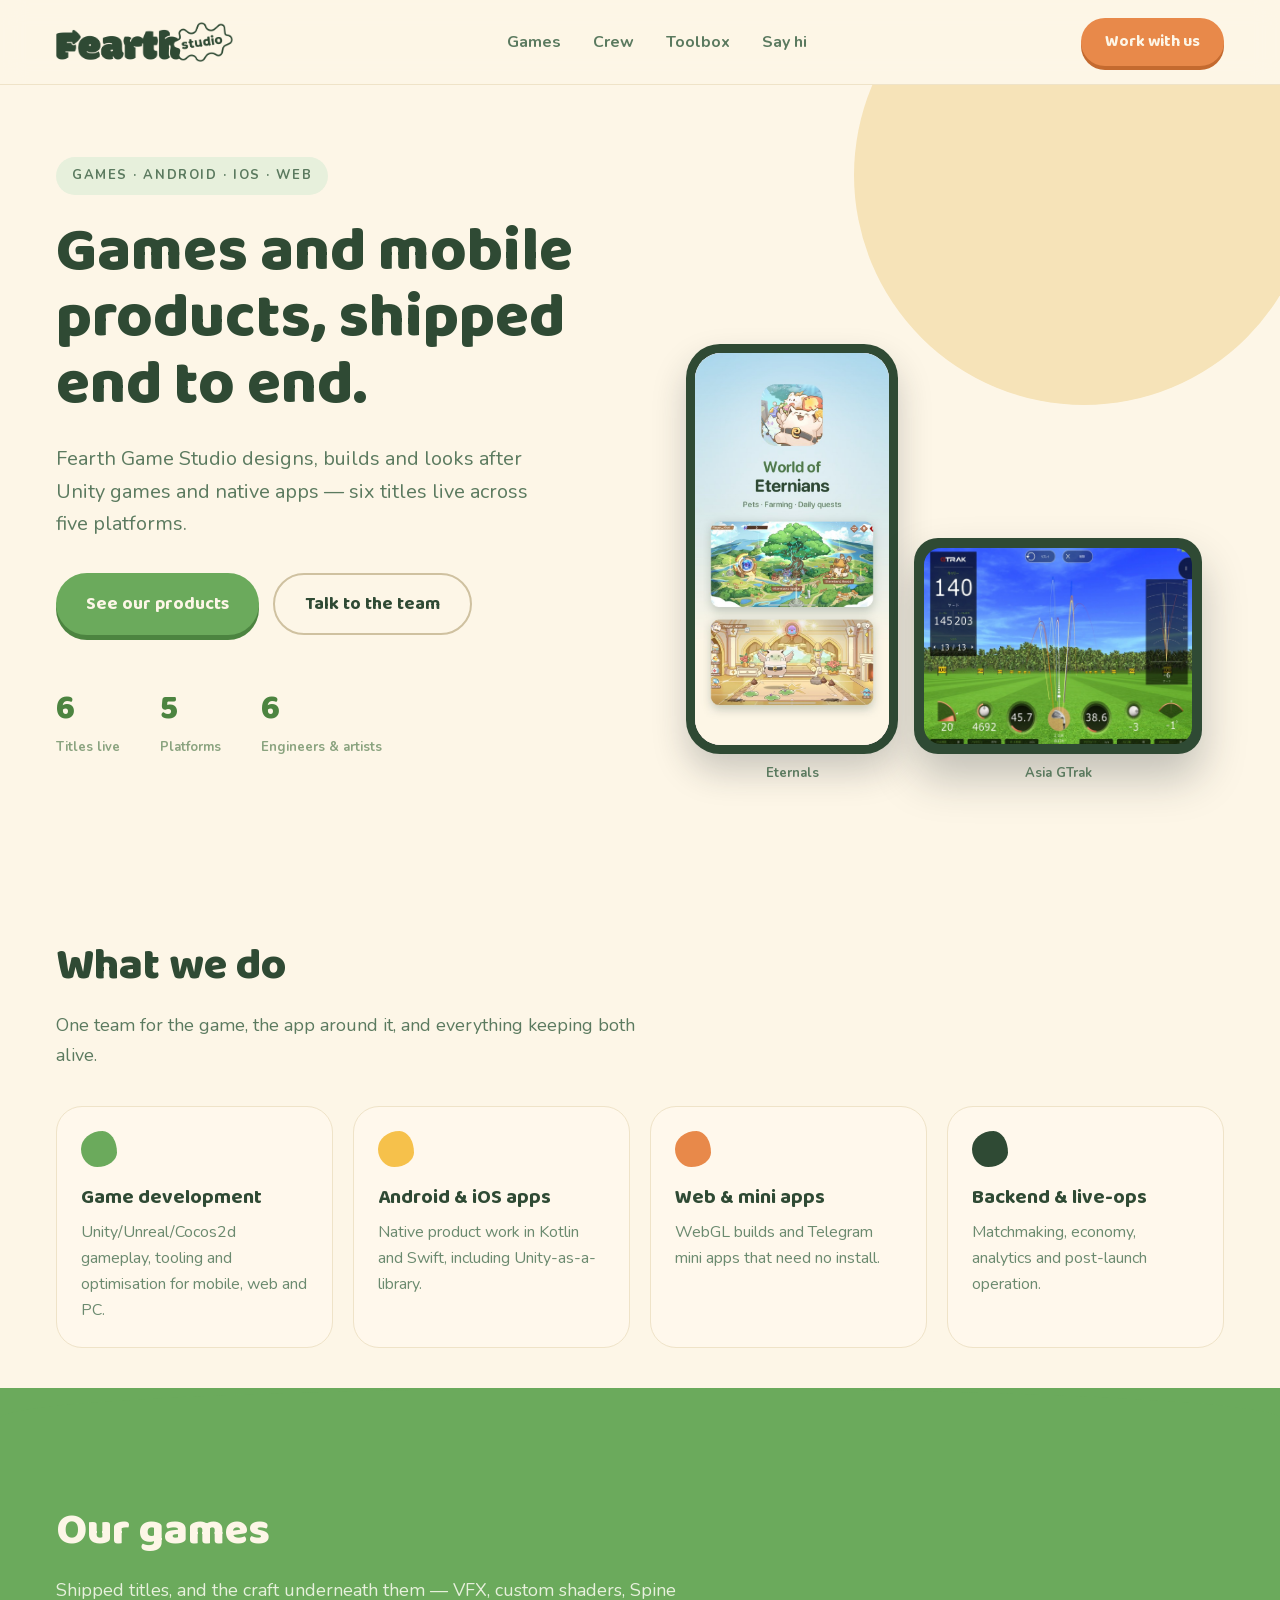
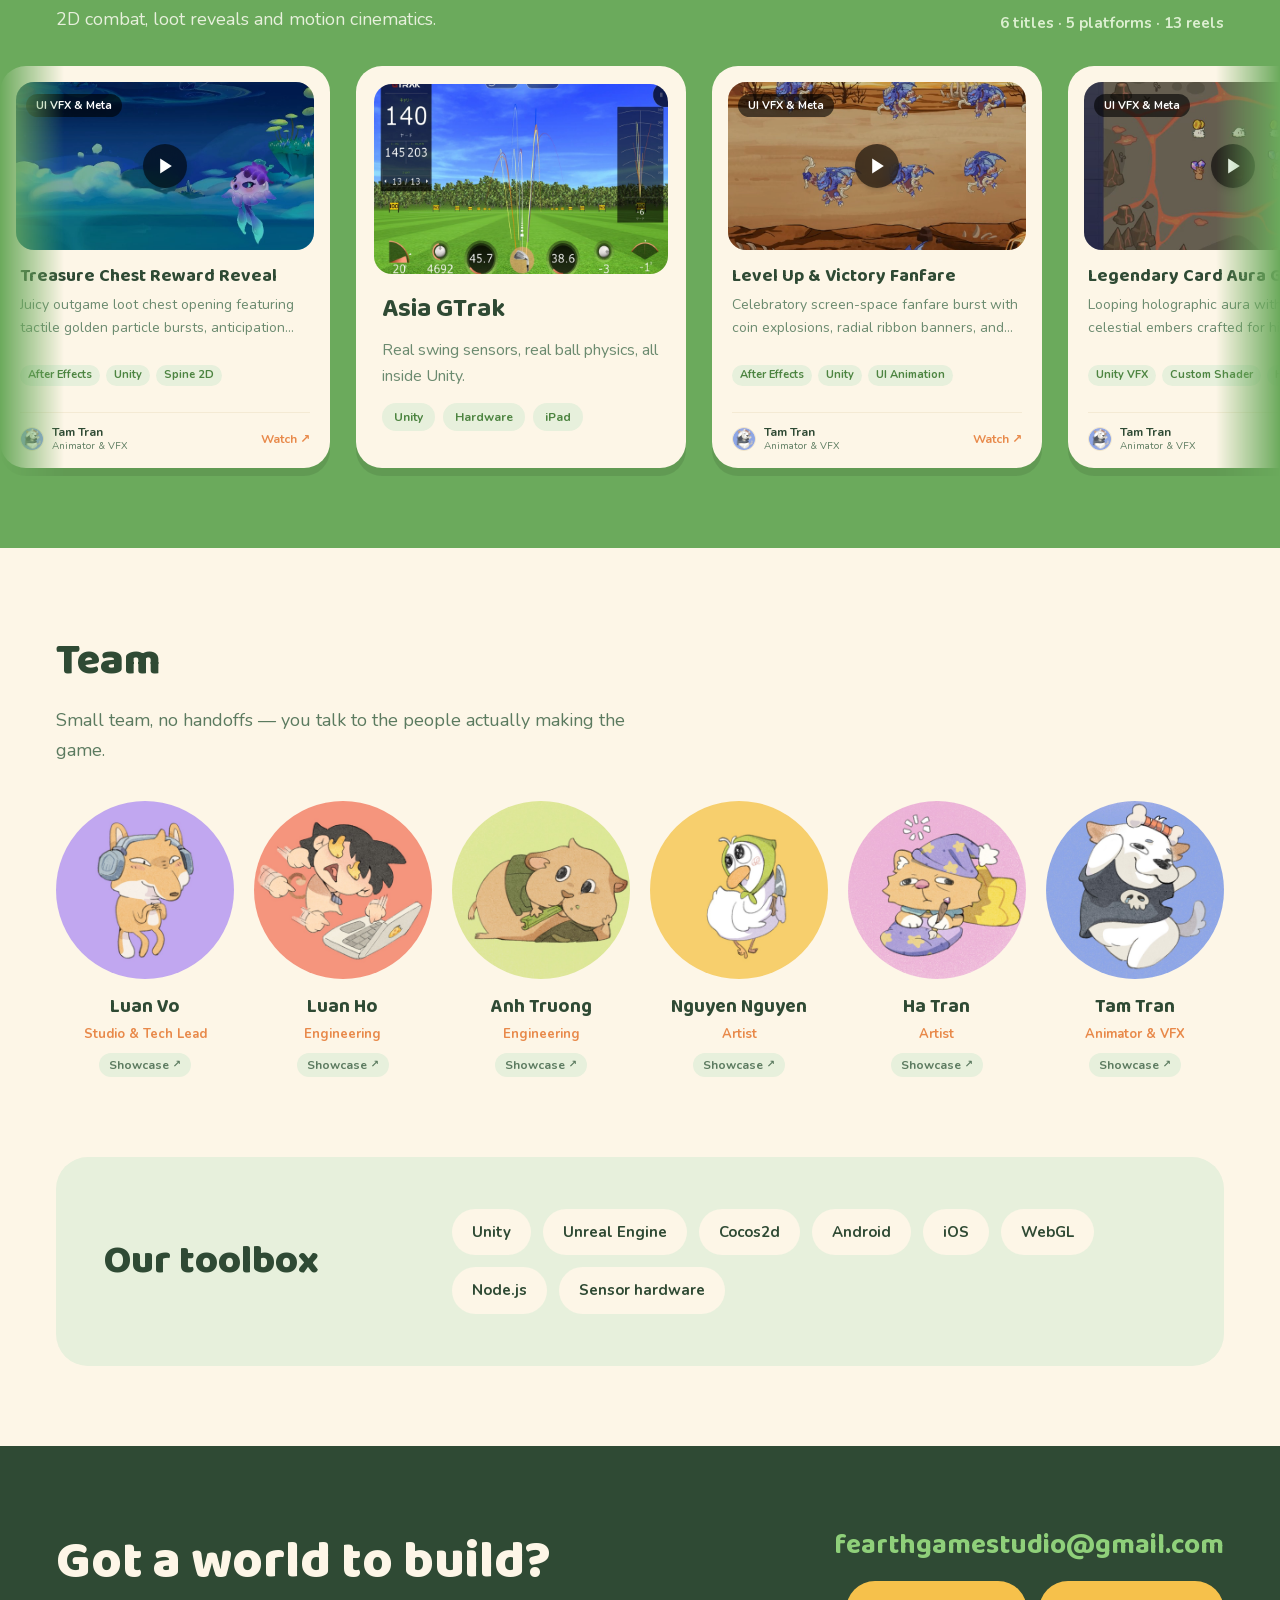
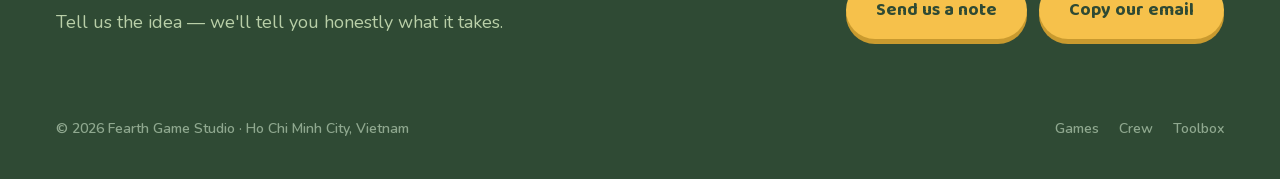
==== commit 320179c0: "deploy web-offical@aff26ba" ====
--- a/index.html
+++ b/index.html
@@ -1 +1 @@
-<!DOCTYPE html><html lang="en" class="baloo_2_af724df2-module__MQR24G__variable nunito_388afa2a-module__RcTpVa__variable"><head><meta charSet="utf-8"/><meta name="viewport" content="width=device-width, initial-scale=1"/><link rel="preload" href="/_next/static/media/07454f8ad8aaac57-s.p.2kjei9psvcorz.woff2" as="font" crossorigin="" type="font/woff2"/><link rel="preload" href="/_next/static/media/d7d9c82e455b419c-s.p.2zp15__9k16__.woff2" as="font" crossorigin="" type="font/woff2"/><link rel="preload" href="/_next/static/media/e045b8a36dafeb96-s.p.1znw80anc03tc.woff2" as="font" crossorigin="" type="font/woff2"/><link rel="preload" href="/_next/static/media/e6d00ff86ef9e699-s.p.1vcas2uk12q5a.woff2" as="font" crossorigin="" type="font/woff2"/><link rel="preload" as="image" href="/hero/asia-gtrak.jpg"/><link rel="stylesheet" href="/_next/static/chunks/11ykubbnuam6d.css" data-precedence="next"/><link rel="preload" as="script" fetchPriority="low" href="/_next/static/chunks/3shhvhdmf5dn6.js"/><script src="/_next/static/chunks/1legvynvkn5__.js" async=""></script><script src="/_next/static/chunks/2-2pd9f-b3tmo.js" async=""></script><script src="/_next/static/chunks/1t7kqmjxbnm_f.js" async=""></script><script src="/_next/static/chunks/turbopack-268x8g4q2n1lz.js" async=""></script><script src="/_next/static/chunks/35vx_6zkrcc_y.js" async="" crossorigin=""></script><script src="/_next/static/chunks/2bjco126x4vn8.js" async="" crossorigin=""></script><script src="/_next/static/chunks/3iqxfzit7ujka.js" async="" crossorigin=""></script><script src="/_next/static/chunks/10y6yrhvpe02i.js" async="" crossorigin=""></script><script src="/_next/static/chunks/453yq0s8si60t.js" async="" crossorigin=""></script><meta name="next-size-adjust" content=""/><meta name="theme-color" content="#FDF6E7"/><meta name="color-scheme" content="light"/><title>Fearth Game Studio — Games and mobile products, shipped end to end.</title><meta name="description" content="Fearth Game Studio designs, builds and looks after Unity games and native apps — six titles live across five platforms."/><meta name="application-name" content="Fearth Game Studio"/><link rel="author" href="https://fearth-studio.github.io"/><meta name="author" content="Fearth Game Studio"/><meta name="keywords" content="game studio,Unity development,outsourcing,mobile apps,WebGL,Vietnam"/><meta name="creator" content="Fearth Game Studio"/><meta name="robots" content="index, follow"/><link rel="canonical" href="https://fearth-studio.github.io/"/><meta property="og:title" content="Fearth Game Studio — Games and mobile products, shipped end to end."/><meta property="og:description" content="Fearth Game Studio designs, builds and looks after Unity games and native apps — six titles live across five platforms."/><meta property="og:url" content="https://fearth-studio.github.io/"/><meta property="og:site_name" content="Fearth Game Studio"/><meta property="og:locale" content="en_US"/><meta property="og:image" content="https://fearth-studio.github.io/opengraph-image.png?opengraph-image.0sm-bktfus2bo.png"/><meta property="og:image:type" content="image/png"/><meta property="og:image:width" content="1200"/><meta property="og:image:height" content="630"/><meta property="og:type" content="website"/><meta name="twitter:card" content="summary_large_image"/><meta name="twitter:title" content="Fearth Game Studio — Games and mobile products, shipped end to end."/><meta name="twitter:description" content="Fearth Game Studio designs, builds and looks after Unity games and native apps — six titles live across five platforms."/><meta name="twitter:image" content="https://fearth-studio.github.io/twitter-image.png?twitter-image.0sm-bktfus2bo.png"/><meta name="twitter:image:type" content="image/png"/><meta name="twitter:image:width" content="1200"/><meta name="twitter:image:height" content="630"/><link rel="icon" href="/favicon.ico?favicon.0zsag57sefe_d.ico" sizes="48x48" type="image/x-icon"/><link rel="icon" href="/icon.png?icon.1ire-pymo5cmr.png" sizes="512x512" type="image/png"/><link rel="apple-touch-icon" href="/apple-icon.png?apple-icon.2ky7q099f43ln.png" sizes="180x180" type="image/png"/><script src="/_next/static/chunks/0cz1d0mv5g_q7.js" noModule=""></script></head><body class="min-h-dvh"><div hidden=""><!--$--><!--/$--></div><script type="application/ld+json">{"@context":"https://schema.org","@type":"Organization","name":"Fearth Game Studio","url":"https://fearth-studio.github.io","email":"fearthgamestudio@gmail.com","description":"Fearth Game Studio designs, builds and looks after Unity games and native apps — six titles live across five platforms.","address":{"@type":"PostalAddress","addressLocality":"Ho Chi Minh City","addressCountry":"Vietnam"},"makesOffer":[{"@type":"Offer","itemOffered":{"@type":"VideoGame","name":"Asia GTrak","description":"Real swing sensors, real ball physics, all inside Unity."}},{"@type":"Offer","itemOffered":{"@type":"VideoGame","name":"Eternals","description":"A living world you can join from a phone or a browser tab."}},{"@type":"Offer","itemOffered":{"@type":"VideoGame","name":"Gomoku","description":"Five in a row with friends, right inside Telegram."}},{"@type":"Offer","itemOffered":{"@type":"VideoGame","name":"Gamification","description":"Five casual games and one reward economy in a native app."}},{"@type":"Offer","itemOffered":{"@type":"VideoGame","name":"WeeLand","description":"A 3D hangout that opens straight in the browser — no install."}},{"@type":"Offer","itemOffered":{"@type":"VideoGame","name":"ZombieWarrior","description":"Turn-based squad scraps with live PvP matchmaking."}}]}</script><header class="border-border bg-surface/92 sticky top-0 z-50 border-b backdrop-blur-md"><div class="max-w-shell mx-auto w-full px-6 sm:px-14 flex items-center justify-between gap-3 py-3.5 sm:gap-6 sm:py-4.5"><a class="flex items-center gap-3 text-inherit" aria-label="Fearth Game Studio — home" href="/"><span aria-hidden="true" class="bg-primary block shrink-0 rounded-[60%_40%_55%_45%/50%_60%_40%_50%] size-7 sm:size-9"></span><span class="font-display text-fg-strong text-lg font-extrabold whitespace-nowrap sm:text-[23px]"><span class="sm:hidden">Fearth</span><span class="hidden sm:inline">Fearth Game Studio</span></span></a><nav aria-label="Primary" class="hidden lg:block"><ul class="flex gap-8 text-base font-bold"><li><a href="#games" class="text-fg-muted hover:text-accent transition-colors">Games</a></li><li><a href="#crew" class="text-fg-muted hover:text-accent transition-colors">Crew</a></li><li><a href="#toolbox" class="text-fg-muted hover:text-accent transition-colors">Toolbox</a></li><li><a href="#contact" class="text-fg-muted hover:text-accent transition-colors">Say hi</a></li></ul></nav><div class="flex items-center gap-2 sm:gap-3"><details class="group relative lg:hidden"><summary class="rounded-pill border-border-strong text-fg-strong flex cursor-pointer list-none items-center gap-2 border-2 px-3 py-2 text-sm font-bold sm:px-4 [&amp;::-webkit-details-marker]:hidden" aria-label="Toggle navigation"><span aria-hidden="true" class="text-base leading-none sm:hidden">☰</span><span class="hidden sm:inline">Menu</span><span aria-hidden="true" class="hidden transition-transform group-open:rotate-180 sm:inline">▾</span></summary><nav aria-label="Primary" class="border-border bg-surface shadow-card absolute right-0 z-50 mt-2 min-w-44 rounded-2xl border p-2"><ul class="flex flex-col"><li><a href="#games" class="text-fg-muted hover:bg-surface-muted hover:text-accent block rounded-xl px-4 py-2.5 font-bold transition-colors">Games</a></li><li><a href="#crew" class="text-fg-muted hover:bg-surface-muted hover:text-accent block rounded-xl px-4 py-2.5 font-bold transition-colors">Crew</a></li><li><a href="#toolbox" class="text-fg-muted hover:bg-surface-muted hover:text-accent block rounded-xl px-4 py-2.5 font-bold transition-colors">Toolbox</a></li><li><a href="#contact" class="text-fg-muted hover:bg-surface-muted hover:text-accent block rounded-xl px-4 py-2.5 font-bold transition-colors">Say hi</a></li></ul></nav></details><a class="inline-flex items-center justify-center gap-2 rounded-pill font-display font-bold whitespace-nowrap transition-[background-color,color,transform,box-shadow] duration-150 active:translate-y-1 bg-accent text-on-accent shadow-chunky-accent hover:bg-accent-soft active:shadow-[0_1px_0_var(--color-accent-strong)] px-4 py-2.5 text-sm sm:px-6 sm:py-3 sm:text-base" href="#contact"><span class="sm:hidden">Say hi</span><span class="hidden sm:inline">Work with us</span></a></div></div></header><main id="top"><section class="max-w-shell mx-auto w-full px-6 sm:px-14 overflow-x-hidden"><div class="relative grid grid-cols-1 items-end gap-8 pt-10 sm:gap-12 sm:pt-18 lg:grid-cols-2"><div aria-hidden="true" class="bg-sand pointer-events-none absolute -top-20 -right-16 size-64 rounded-full sm:-top-24 sm:-right-20 sm:size-80 lg:-top-35 lg:-right-22.5 lg:size-115"></div><div class="relative flex flex-col gap-5 pb-12 sm:gap-6 sm:pb-16 lg:pb-24"><span class="rounded-pill inline-flex items-center font-bold bg-surface-muted px-4 py-2.25 text-[13px] uppercase tracking-[0.12em] text-fg-muted self-start">Games · Android · iOS · Web</span><h1 id="hero-heading" class="font-display text-fg-strong text-[36px] leading-[1.08] font-extrabold sm:text-[62px]">Games and mobile products, shipped end to end.</h1><p class="text-fg-muted max-w-[520px] text-lg leading-relaxed text-pretty sm:text-xl">Fearth Game Studio designs, builds and looks after Unity games and native apps — six titles live across five platforms.</p><div class="flex flex-wrap gap-3.5 pt-2"><a class="inline-flex items-center justify-center gap-2 rounded-pill font-display font-bold whitespace-nowrap transition-[background-color,color,transform,box-shadow] duration-150 active:translate-y-1 bg-primary text-on-primary shadow-chunky-primary hover:bg-primary-soft active:shadow-[0_1px_0_var(--color-primary-strong)] px-7.5 py-3.75 text-lg" href="#games">See our products</a><a class="inline-flex items-center justify-center gap-2 rounded-pill font-display font-bold whitespace-nowrap transition-[background-color,color,transform,box-shadow] duration-150 border-2 border-border-strong bg-surface text-fg-strong hover:border-primary hover:text-primary-strong active:translate-y-0 px-7.5 py-3.75 text-lg" href="#crew">Talk to the team</a></div><div class="flex flex-wrap gap-8 pt-4 sm:gap-10 sm:pt-6"><div class="flex flex-col gap-1"><span class="font-display text-primary-strong text-[34px] font-extrabold">6</span><span class="text-fg-subtle text-[13px] font-bold">Titles live</span></div><div class="flex flex-col gap-1"><span class="font-display text-primary-strong text-[34px] font-extrabold">5</span><span class="text-fg-subtle text-[13px] font-bold">Platforms</span></div><div class="flex flex-col gap-1"><span class="font-display text-primary-strong text-[34px] font-extrabold">6</span><span class="text-fg-subtle text-[13px] font-bold">Engineers &amp; artists</span></div></div></div><div aria-hidden="true" class="relative flex items-end justify-center gap-3 pb-10 sm:gap-4 sm:pb-17.5"><div class="flex-col items-center gap-2.5 hidden sm:flex"><div class="bg-surface-inverse box-border w-[212px] h-[410px] p-2.25 rounded-[34px] shadow-device"><div class="h-full w-full overflow-hidden rounded-[26px] bg-blossom"><div class="relative h-full w-full overflow-hidden bg-blossom"><img alt="World of Eternians app screen" loading="lazy" decoding="async" data-nimg="fill" class="object-cover" style="position:absolute;height:100%;width:100%;left:0;top:0;right:0;bottom:0;color:transparent" src="/hero/eternals.jpg"/></div></div></div><p class="text-fg-muted text-center text-[13px] font-bold">Eternals</p></div><div class="flex flex-col items-center gap-2.5"><div class="bg-surface-inverse shadow-device-lg box-border h-[216px] w-[288px] rounded-[24px] p-2.5"><div class="h-full w-full overflow-hidden rounded-[17px] bg-surface-inverse"><div class="relative h-full w-full overflow-hidden bg-surface-inverse"><img alt="Asia GTrak shot tracking on iPad" decoding="async" data-nimg="fill" class="object-cover" style="position:absolute;height:100%;width:100%;left:0;top:0;right:0;bottom:0;color:transparent" src="/hero/asia-gtrak.jpg"/></div></div></div><p class="text-fg-muted text-center text-[13px] font-bold">Asia GTrak</p></div><div class="flex-col items-center gap-2.5 hidden min-[1440px]:flex"><div class="bg-surface-inverse box-border w-[212px] h-[410px] p-2.25 rounded-[34px] shadow-device"><div class="h-full w-full overflow-hidden rounded-[26px] bg-surface-muted"><div class="relative h-full w-full overflow-hidden bg-surface-muted"><img alt="Gamification app screen" loading="lazy" decoding="async" data-nimg="fill" class="object-cover" style="position:absolute;height:100%;width:100%;left:0;top:0;right:0;bottom:0;color:transparent" src="/hero/gamification.png"/></div></div></div><p class="text-fg-muted text-center text-[13px] font-bold">Gamification</p></div></div></div></section><section id="what-we-do" aria-labelledby="services-heading" class="section-anchor"><div class="max-w-shell mx-auto w-full px-6 sm:px-14 flex flex-col gap-7 py-14 sm:gap-9 sm:py-20"><div class="flex flex-wrap items-end justify-between gap-3"><div class="flex max-w-[620px] flex-col gap-3"><h2 id="services-heading" class="font-display text-[32px] font-extrabold sm:text-[44px] text-fg-strong">What we do</h2><p class="text-lg leading-relaxed text-fg-muted">One team for the game, the app around it, and everything keeping both alive.</p></div></div><ul class="grid grid-cols-1 gap-5 sm:grid-cols-2 lg:grid-cols-4"><li class="flex"><article class="rounded-card border-border bg-surface-soft hover:shadow-card flex h-full w-full flex-col gap-4 border p-6 transition-[transform,box-shadow] duration-200 hover:-translate-y-1"><span aria-hidden="true" class="block size-9 shrink-0 rounded-[60%_40%_55%_45%/50%_60%_40%_50%] bg-primary"></span><div class="flex flex-col gap-2"><h3 class="font-display text-fg-strong text-xl font-bold">Game development</h3><p class="text-sage-soft text-base leading-relaxed">Unity/Unreal/Cocos2d gameplay, tooling and optimisation for mobile, web and PC.</p></div></article></li><li class="flex"><article class="rounded-card border-border bg-surface-soft hover:shadow-card flex h-full w-full flex-col gap-4 border p-6 transition-[transform,box-shadow] duration-200 hover:-translate-y-1"><span aria-hidden="true" class="block size-9 shrink-0 rounded-[60%_40%_55%_45%/50%_60%_40%_50%] bg-highlight"></span><div class="flex flex-col gap-2"><h3 class="font-display text-fg-strong text-xl font-bold">Android &amp; iOS apps</h3><p class="text-sage-soft text-base leading-relaxed">Native product work in Kotlin and Swift, including Unity-as-a-library.</p></div></article></li><li class="flex"><article class="rounded-card border-border bg-surface-soft hover:shadow-card flex h-full w-full flex-col gap-4 border p-6 transition-[transform,box-shadow] duration-200 hover:-translate-y-1"><span aria-hidden="true" class="block size-9 shrink-0 rounded-[60%_40%_55%_45%/50%_60%_40%_50%] bg-accent"></span><div class="flex flex-col gap-2"><h3 class="font-display text-fg-strong text-xl font-bold">Web &amp; mini apps</h3><p class="text-sage-soft text-base leading-relaxed">WebGL builds and Telegram mini apps that need no install.</p></div></article></li><li class="flex"><article class="rounded-card border-border bg-surface-soft hover:shadow-card flex h-full w-full flex-col gap-4 border p-6 transition-[transform,box-shadow] duration-200 hover:-translate-y-1"><span aria-hidden="true" class="block size-9 shrink-0 rounded-[60%_40%_55%_45%/50%_60%_40%_50%] bg-surface-inverse"></span><div class="flex flex-col gap-2"><h3 class="font-display text-fg-strong text-xl font-bold">Backend &amp; live-ops</h3><p class="text-sage-soft text-base leading-relaxed">Matchmaking, economy, analytics and post-launch operation.</p></div></article></li></ul></div></section><section id="games" aria-labelledby="games-heading" class="section-anchor bg-primary"><div class="bg-primary -mt-10 h-14 rounded-t-[100%_38px] sm:h-[90px] sm:rounded-t-[100%_60px]"></div><div class="max-w-shell mx-auto w-full px-6 sm:px-14 pt-3 sm:pt-5"><div class="flex flex-wrap items-end justify-between gap-3"><div class="flex max-w-[620px] flex-col gap-3"><h2 id="games-heading" class="font-display text-[32px] font-extrabold sm:text-[44px] text-surface">Our games</h2><p class="text-lg leading-relaxed text-surface-muted">Shipped titles, and the craft underneath them — VFX, custom shaders, Spine 2D combat, loot reveals and motion cinematics.</p></div><p class="text-mint-light text-[15px] font-bold">6<!-- --> titles · <!-- -->5<!-- --> platforms ·<!-- --> <!-- -->13<!-- --> reels</p></div></div><div class="marquee-viewport group relative mt-7 overflow-hidden pb-14 sm:mt-8 sm:pb-20" style="mask-image:linear-gradient(to right, transparent, black 4rem, black calc(100% - 4rem), transparent);-webkit-mask-image:linear-gradient(to right, transparent, black 4rem, black calc(100% - 4rem), transparent)"><ul class="marquee-track animate-marquee flex w-max group-hover:[animation-play-state:paused] motion-reduce:[animation-play-state:running]"><li class="flex w-[286px] shrink-0 pr-5 sm:w-[356px] sm:pr-6.5"><div class="group rounded-card bg-surface shadow-card hover:shadow-card-hover flex h-full w-full cursor-pointer flex-col overflow-hidden p-4 transition-[transform,box-shadow] duration-200 hover:-translate-y-1"><div class="bg-surface-muted relative aspect-video w-full overflow-hidden rounded-[18px]"><video src="/crew/art/tam-tran/ui-vfx-chest-open.mp4" poster="/crew/art/tam-tran/ui-vfx-chest-open-poster.jpg" muted="" loop="" playsInline="" preload="none" class="h-full w-full object-cover transition-transform duration-300 group-hover:scale-105"></video><div class="absolute inset-0 flex items-center justify-center bg-black/20 transition-opacity duration-200 opacity-100"><div class="flex size-11 items-center justify-center rounded-full bg-black/60 text-white shadow-md backdrop-blur-sm transition-transform group-hover:scale-110"><svg class="ml-0.5 size-5 fill-current" viewBox="0 0 24 24" aria-hidden="true"><polygon points="5 3 19 12 5 21 5 3"></polygon></svg></div></div><div class="absolute top-2.5 left-2.5"><span class="rounded-full bg-black/60 px-2.5 py-1 text-[11px] font-bold text-white backdrop-blur-sm">UI VFX &amp; Meta</span></div></div><div class="mt-3 flex flex-1 flex-col justify-between gap-3 px-1"><div><h4 class="font-display text-fg-strong group-hover:text-primary text-lg font-bold transition-colors">Treasure Chest Reward Reveal</h4><p class="text-sage-soft mt-1 line-clamp-2 text-xs leading-relaxed sm:text-sm">Juicy outgame loot chest opening featuring tactile golden particle bursts, anticipation pop, and celebratory light rays.</p></div><div class="flex flex-wrap gap-1.5"><span class="rounded-pill inline-flex items-center font-bold bg-surface-muted text-primary-strong px-2 py-0.5 text-[11px]">After Effects</span><span class="rounded-pill inline-flex items-center font-bold bg-surface-muted text-primary-strong px-2 py-0.5 text-[11px]">Unity</span><span class="rounded-pill inline-flex items-center font-bold bg-surface-muted text-primary-strong px-2 py-0.5 text-[11px]">Spine 2D</span></div><div class="border-border/60 flex items-center justify-between border-t pt-3"><div class="flex items-center gap-2"><div class="border-border relative size-6 shrink-0 overflow-hidden rounded-full border"><img alt="Tam Tran" loading="lazy" decoding="async" data-nimg="fill" class="object-cover" style="position:absolute;height:100%;width:100%;left:0;top:0;right:0;bottom:0;color:transparent" src="/crew/member-06.jpg"/></div><div class="flex flex-col"><span class="text-fg-strong text-xs leading-tight font-bold">Tam Tran</span><span class="text-fg-muted text-[10px] leading-tight">Animator &amp; VFX</span></div></div><span class="text-accent text-xs font-bold transition-transform group-hover:translate-x-0.5">Watch ↗</span></div></div></div></li><li class="flex w-[286px] shrink-0 pr-5 sm:w-[356px] sm:pr-6.5"><article class="rounded-card bg-surface shadow-card hover:shadow-card-hover flex h-full w-full flex-col gap-4 p-4.5 transition-[transform,box-shadow] duration-200 hover:-translate-y-1"><div class="h-[190px] overflow-hidden rounded-[18px]"><div class="relative h-full w-full overflow-hidden"><img alt="Asia GTrak shot tracking screen" loading="lazy" decoding="async" data-nimg="fill" class="object-cover" style="position:absolute;height:100%;width:100%;left:0;top:0;right:0;bottom:0;color:transparent" src="/crew/art/luan-vo/gtrak-shot-tracking.jpg"/></div></div><div class="flex flex-col gap-2 px-2 pb-2.5"><h3 class="font-display text-fg-strong text-[26px] font-bold">Asia GTrak</h3><p class="text-sage-soft text-base leading-relaxed">Real swing sensors, real ball physics, all inside Unity.</p><ul class="flex flex-wrap gap-2 pt-1.5"><li><span class="rounded-pill inline-flex items-center font-bold bg-surface-muted px-3 py-1.5 text-xs text-primary-strong">Unity</span></li><li><span class="rounded-pill inline-flex items-center font-bold bg-surface-muted px-3 py-1.5 text-xs text-primary-strong">Hardware</span></li><li><span class="rounded-pill inline-flex items-center font-bold bg-surface-muted px-3 py-1.5 text-xs text-primary-strong">iPad</span></li></ul></div></article></li><li class="flex w-[286px] shrink-0 pr-5 sm:w-[356px] sm:pr-6.5"><div class="group rounded-card bg-surface shadow-card hover:shadow-card-hover flex h-full w-full cursor-pointer flex-col overflow-hidden p-4 transition-[transform,box-shadow] duration-200 hover:-translate-y-1"><div class="bg-surface-muted relative aspect-video w-full overflow-hidden rounded-[18px]"><video src="/crew/art/tam-tran/ui-vfx-reward-burst.mp4" poster="/crew/art/tam-tran/ui-vfx-reward-burst-poster.jpg" muted="" loop="" playsInline="" preload="none" class="h-full w-full object-cover transition-transform duration-300 group-hover:scale-105"></video><div class="absolute inset-0 flex items-center justify-center bg-black/20 transition-opacity duration-200 opacity-100"><div class="flex size-11 items-center justify-center rounded-full bg-black/60 text-white shadow-md backdrop-blur-sm transition-transform group-hover:scale-110"><svg class="ml-0.5 size-5 fill-current" viewBox="0 0 24 24" aria-hidden="true"><polygon points="5 3 19 12 5 21 5 3"></polygon></svg></div></div><div class="absolute top-2.5 left-2.5"><span class="rounded-full bg-black/60 px-2.5 py-1 text-[11px] font-bold text-white backdrop-blur-sm">UI VFX &amp; Meta</span></div></div><div class="mt-3 flex flex-1 flex-col justify-between gap-3 px-1"><div><h4 class="font-display text-fg-strong group-hover:text-primary text-lg font-bold transition-colors">Level Up &amp; Victory Fanfare</h4><p class="text-sage-soft mt-1 line-clamp-2 text-xs leading-relaxed sm:text-sm">Celebratory screen-space fanfare burst with coin explosions, radial ribbon banners, and sparkling particle dynamics.</p></div><div class="flex flex-wrap gap-1.5"><span class="rounded-pill inline-flex items-center font-bold bg-surface-muted text-primary-strong px-2 py-0.5 text-[11px]">After Effects</span><span class="rounded-pill inline-flex items-center font-bold bg-surface-muted text-primary-strong px-2 py-0.5 text-[11px]">Unity</span><span class="rounded-pill inline-flex items-center font-bold bg-surface-muted text-primary-strong px-2 py-0.5 text-[11px]">UI Animation</span></div><div class="border-border/60 flex items-center justify-between border-t pt-3"><div class="flex items-center gap-2"><div class="border-border relative size-6 shrink-0 overflow-hidden rounded-full border"><img alt="Tam Tran" loading="lazy" decoding="async" data-nimg="fill" class="object-cover" style="position:absolute;height:100%;width:100%;left:0;top:0;right:0;bottom:0;color:transparent" src="/crew/member-06.jpg"/></div><div class="flex flex-col"><span class="text-fg-strong text-xs leading-tight font-bold">Tam Tran</span><span class="text-fg-muted text-[10px] leading-tight">Animator &amp; VFX</span></div></div><span class="text-accent text-xs font-bold transition-transform group-hover:translate-x-0.5">Watch ↗</span></div></div></div></li><li class="flex w-[286px] shrink-0 pr-5 sm:w-[356px] sm:pr-6.5"><div class="group rounded-card bg-surface shadow-card hover:shadow-card-hover flex h-full w-full cursor-pointer flex-col overflow-hidden p-4 transition-[transform,box-shadow] duration-200 hover:-translate-y-1"><div class="bg-surface-muted relative aspect-video w-full overflow-hidden rounded-[18px]"><video src="/crew/art/tam-tran/ui-vfx-card-glow.mp4" poster="/crew/art/tam-tran/ui-vfx-card-glow-poster.jpg" muted="" loop="" playsInline="" preload="none" class="h-full w-full object-cover transition-transform duration-300 group-hover:scale-105"></video><div class="absolute inset-0 flex items-center justify-center bg-black/20 transition-opacity duration-200 opacity-100"><div class="flex size-11 items-center justify-center rounded-full bg-black/60 text-white shadow-md backdrop-blur-sm transition-transform group-hover:scale-110"><svg class="ml-0.5 size-5 fill-current" viewBox="0 0 24 24" aria-hidden="true"><polygon points="5 3 19 12 5 21 5 3"></polygon></svg></div></div><div class="absolute top-2.5 left-2.5"><span class="rounded-full bg-black/60 px-2.5 py-1 text-[11px] font-bold text-white backdrop-blur-sm">UI VFX &amp; Meta</span></div></div><div class="mt-3 flex flex-1 flex-col justify-between gap-3 px-1"><div><h4 class="font-display text-fg-strong group-hover:text-primary text-lg font-bold transition-colors">Legendary Card Aura Glow</h4><p class="text-sage-soft mt-1 line-clamp-2 text-xs leading-relaxed sm:text-sm">Looping holographic aura with floating celestial embers crafted for high-rarity reward cards in outgame inventory screens.</p></div><div class="flex flex-wrap gap-1.5"><span class="rounded-pill inline-flex items-center font-bold bg-surface-muted text-primary-strong px-2 py-0.5 text-[11px]">Unity VFX</span><span class="rounded-pill inline-flex items-center font-bold bg-surface-muted text-primary-strong px-2 py-0.5 text-[11px]">Custom Shader</span><span class="rounded-pill inline-flex items-center font-bold bg-surface-muted text-primary-strong px-2 py-0.5 text-[11px]">HLSL</span></div><div class="border-border/60 flex items-center justify-between border-t pt-3"><div class="flex items-center gap-2"><div class="border-border relative size-6 shrink-0 overflow-hidden rounded-full border"><img alt="Tam Tran" loading="lazy" decoding="async" data-nimg="fill" class="object-cover" style="position:absolute;height:100%;width:100%;left:0;top:0;right:0;bottom:0;color:transparent" src="/crew/member-06.jpg"/></div><div class="flex flex-col"><span class="text-fg-strong text-xs leading-tight font-bold">Tam Tran</span><span class="text-fg-muted text-[10px] leading-tight">Animator &amp; VFX</span></div></div><span class="text-accent text-xs font-bold transition-transform group-hover:translate-x-0.5">Watch ↗</span></div></div></div></li><li class="flex w-[286px] shrink-0 pr-5 sm:w-[356px] sm:pr-6.5"><article class="rounded-card bg-surface shadow-card hover:shadow-card-hover flex h-full w-full flex-col gap-4 p-4.5 transition-[transform,box-shadow] duration-200 hover:-translate-y-1"><div class="h-[190px] overflow-hidden rounded-[18px]"><div class="relative h-full w-full overflow-hidden"><img alt="World of Eternians key art" loading="lazy" decoding="async" data-nimg="fill" class="object-cover" style="position:absolute;height:100%;width:100%;left:0;top:0;right:0;bottom:0;color:transparent" src="/crew/art/luan-ho/world-of-eternians.png"/></div></div><div class="flex flex-col gap-2 px-2 pb-2.5"><h3 class="font-display text-fg-strong text-[26px] font-bold">Eternals</h3><p class="text-sage-soft text-base leading-relaxed">A living world you can join from a phone or a browser tab.</p><ul class="flex flex-wrap gap-2 pt-1.5"><li><span class="rounded-pill inline-flex items-center font-bold bg-surface-muted px-3 py-1.5 text-xs text-primary-strong">Metaverse</span></li><li><span class="rounded-pill inline-flex items-center font-bold bg-surface-muted px-3 py-1.5 text-xs text-primary-strong">WebGL</span></li><li><span class="rounded-pill inline-flex items-center font-bold bg-surface-muted px-3 py-1.5 text-xs text-primary-strong">Mobile</span></li></ul></div></article></li><li class="flex w-[286px] shrink-0 pr-5 sm:w-[356px] sm:pr-6.5"><div class="group rounded-card bg-surface shadow-card hover:shadow-card-hover flex h-full w-full cursor-pointer flex-col overflow-hidden p-4 transition-[transform,box-shadow] duration-200 hover:-translate-y-1"><div class="bg-surface-muted relative aspect-video w-full overflow-hidden rounded-[18px]"><video src="/crew/art/luan-vo/shader-water.mp4" poster="/crew/art/luan-vo/shader-water-poster.jpg" muted="" loop="" playsInline="" preload="none" class="h-full w-full object-cover transition-transform duration-300 group-hover:scale-105"></video><div class="absolute inset-0 flex items-center justify-center bg-black/20 transition-opacity duration-200 opacity-100"><div class="flex size-11 items-center justify-center rounded-full bg-black/60 text-white shadow-md backdrop-blur-sm transition-transform group-hover:scale-110"><svg class="ml-0.5 size-5 fill-current" viewBox="0 0 24 24" aria-hidden="true"><polygon points="5 3 19 12 5 21 5 3"></polygon></svg></div></div><div class="absolute top-2.5 left-2.5"><span class="rounded-full bg-black/60 px-2.5 py-1 text-[11px] font-bold text-white backdrop-blur-sm">Shaders &amp; Tech</span></div></div><div class="mt-3 flex flex-1 flex-col justify-between gap-3 px-1"><div><h4 class="font-display text-fg-strong group-hover:text-primary text-lg font-bold transition-colors">Interactive Ocean &amp; Caustics Shader</h4><p class="text-sage-soft mt-1 line-clamp-2 text-xs leading-relaxed sm:text-sm">Real-time procedural stylized water surface with depth coloration, dynamic vertex wave displacement, and foam caustics.</p></div><div class="flex flex-wrap gap-1.5"><span class="rounded-pill inline-flex items-center font-bold bg-surface-muted text-primary-strong px-2 py-0.5 text-[11px]">Unity</span><span class="rounded-pill inline-flex items-center font-bold bg-surface-muted text-primary-strong px-2 py-0.5 text-[11px]">HLSL</span><span class="rounded-pill inline-flex items-center font-bold bg-surface-muted text-primary-strong px-2 py-0.5 text-[11px]">Shader Graph</span></div><div class="border-border/60 flex items-center justify-between border-t pt-3"><div class="flex items-center gap-2"><div class="border-border relative size-6 shrink-0 overflow-hidden rounded-full border"><img alt="Luan Vo" loading="lazy" decoding="async" data-nimg="fill" class="object-cover" style="position:absolute;height:100%;width:100%;left:0;top:0;right:0;bottom:0;color:transparent" src="/crew/member-01.jpg"/></div><div class="flex flex-col"><span class="text-fg-strong text-xs leading-tight font-bold">Luan Vo</span><span class="text-fg-muted text-[10px] leading-tight">Studio &amp; Tech Lead</span></div></div><span class="text-accent text-xs font-bold transition-transform group-hover:translate-x-0.5">Watch ↗</span></div></div></div></li><li class="flex w-[286px] shrink-0 pr-5 sm:w-[356px] sm:pr-6.5"><div class="group rounded-card bg-surface shadow-card hover:shadow-card-hover flex h-full w-full cursor-pointer flex-col overflow-hidden p-4 transition-[transform,box-shadow] duration-200 hover:-translate-y-1"><div class="bg-surface-muted relative aspect-video w-full overflow-hidden rounded-[18px]"><video src="/crew/art/luan-vo/shader-dissolve.mp4" poster="/crew/art/luan-vo/shader-dissolve-poster.jpg" muted="" loop="" playsInline="" preload="none" class="h-full w-full object-cover transition-transform duration-300 group-hover:scale-105"></video><div class="absolute inset-0 flex items-center justify-center bg-black/20 transition-opacity duration-200 opacity-100"><div class="flex size-11 items-center justify-center rounded-full bg-black/60 text-white shadow-md backdrop-blur-sm transition-transform group-hover:scale-110"><svg class="ml-0.5 size-5 fill-current" viewBox="0 0 24 24" aria-hidden="true"><polygon points="5 3 19 12 5 21 5 3"></polygon></svg></div></div><div class="absolute top-2.5 left-2.5"><span class="rounded-full bg-black/60 px-2.5 py-1 text-[11px] font-bold text-white backdrop-blur-sm">Shaders &amp; Tech</span></div></div><div class="mt-3 flex flex-1 flex-col justify-between gap-3 px-1"><div><h4 class="font-display text-fg-strong group-hover:text-primary text-lg font-bold transition-colors">Mesh Dissolve &amp; Fracture FX</h4><p class="text-sage-soft mt-1 line-clamp-2 text-xs leading-relaxed sm:text-sm">Dynamic edge burn and particle disintegration effect with glowing emission rim highlights and procedural dissolve noise.</p></div><div class="flex flex-wrap gap-1.5"><span class="rounded-pill inline-flex items-center font-bold bg-surface-muted text-primary-strong px-2 py-0.5 text-[11px]">Unity</span><span class="rounded-pill inline-flex items-center font-bold bg-surface-muted text-primary-strong px-2 py-0.5 text-[11px]">HLSL</span><span class="rounded-pill inline-flex items-center font-bold bg-surface-muted text-primary-strong px-2 py-0.5 text-[11px]">VFX Graph</span></div><div class="border-border/60 flex items-center justify-between border-t pt-3"><div class="flex items-center gap-2"><div class="border-border relative size-6 shrink-0 overflow-hidden rounded-full border"><img alt="Luan Vo" loading="lazy" decoding="async" data-nimg="fill" class="object-cover" style="position:absolute;height:100%;width:100%;left:0;top:0;right:0;bottom:0;color:transparent" src="/crew/member-01.jpg"/></div><div class="flex flex-col"><span class="text-fg-strong text-xs leading-tight font-bold">Luan Vo</span><span class="text-fg-muted text-[10px] leading-tight">Studio &amp; Tech Lead</span></div></div><span class="text-accent text-xs font-bold transition-transform group-hover:translate-x-0.5">Watch ↗</span></div></div></div></li><li class="flex w-[286px] shrink-0 pr-5 sm:w-[356px] sm:pr-6.5"><article class="rounded-card bg-surface shadow-card hover:shadow-card-hover flex h-full w-full flex-col gap-4 p-4.5 transition-[transform,box-shadow] duration-200 hover:-translate-y-1"><div class="h-[190px] overflow-hidden rounded-[18px]"><div class="relative h-full w-full overflow-hidden"><img alt="Eternians Gomoku key art" loading="lazy" decoding="async" data-nimg="fill" class="object-cover" style="position:absolute;height:100%;width:100%;left:0;top:0;right:0;bottom:0;color:transparent" src="/crew/art/luan-ho/gomoku.png"/></div></div><div class="flex flex-col gap-2 px-2 pb-2.5"><h3 class="font-display text-fg-strong text-[26px] font-bold">Gomoku</h3><p class="text-sage-soft text-base leading-relaxed">Five in a row with friends, right inside Telegram.</p><ul class="flex flex-wrap gap-2 pt-1.5"><li><span class="rounded-pill inline-flex items-center font-bold bg-surface-muted px-3 py-1.5 text-xs text-primary-strong">Telegram</span></li><li><span class="rounded-pill inline-flex items-center font-bold bg-surface-muted px-3 py-1.5 text-xs text-primary-strong">Realtime</span></li></ul></div></article></li><li class="flex w-[286px] shrink-0 pr-5 sm:w-[356px] sm:pr-6.5"><div class="group rounded-card bg-surface shadow-card hover:shadow-card-hover flex h-full w-full cursor-pointer flex-col overflow-hidden p-4 transition-[transform,box-shadow] duration-200 hover:-translate-y-1"><div class="bg-surface-muted relative aspect-video w-full overflow-hidden rounded-[18px]"><img alt="GTrak Simulator — On-Course Demo" loading="lazy" decoding="async" data-nimg="fill" class="object-cover transition-transform duration-300 group-hover:scale-105" style="position:absolute;height:100%;width:100%;left:0;top:0;right:0;bottom:0;color:transparent" src="/crew/art/luan-vo/gtrak-course-demo.jpg"/><div class="absolute inset-0 flex items-center justify-center bg-black/20 transition-opacity duration-200 opacity-100"><div class="flex size-11 items-center justify-center rounded-full bg-black/60 text-white shadow-md backdrop-blur-sm transition-transform group-hover:scale-110"><svg class="ml-0.5 size-5 fill-current" viewBox="0 0 24 24" aria-hidden="true"><polygon points="5 3 19 12 5 21 5 3"></polygon></svg></div></div><div class="absolute top-2.5 left-2.5"><span class="rounded-full bg-black/60 px-2.5 py-1 text-[11px] font-bold text-white backdrop-blur-sm">Shaders &amp; Tech</span></div></div><div class="mt-3 flex flex-1 flex-col justify-between gap-3 px-1"><div><h4 class="font-display text-fg-strong group-hover:text-primary text-lg font-bold transition-colors">GTrak Simulator — On-Course Demo</h4><p class="text-sage-soft mt-1 line-clamp-2 text-xs leading-relaxed sm:text-sm">Real-world live telemetry demo at Kasugai course, Japan: hardware sensor on the tee, iPad client in hand, reading and rendering every shot live.</p></div><div class="flex flex-wrap gap-1.5"><span class="rounded-pill inline-flex items-center font-bold bg-surface-muted text-primary-strong px-2 py-0.5 text-[11px]">Unity</span><span class="rounded-pill inline-flex items-center font-bold bg-surface-muted text-primary-strong px-2 py-0.5 text-[11px]">iPadOS</span><span class="rounded-pill inline-flex items-center font-bold bg-surface-muted text-primary-strong px-2 py-0.5 text-[11px]">Sensor Hardware</span><span class="text-fg-muted self-center text-[10px] font-semibold">+<!-- -->1</span></div><div class="border-border/60 flex items-center justify-between border-t pt-3"><div class="flex items-center gap-2"><div class="border-border relative size-6 shrink-0 overflow-hidden rounded-full border"><img alt="Luan Vo" loading="lazy" decoding="async" data-nimg="fill" class="object-cover" style="position:absolute;height:100%;width:100%;left:0;top:0;right:0;bottom:0;color:transparent" src="/crew/member-01.jpg"/></div><div class="flex flex-col"><span class="text-fg-strong text-xs leading-tight font-bold">Luan Vo</span><span class="text-fg-muted text-[10px] leading-tight">Studio &amp; Tech Lead</span></div></div><span class="text-accent text-xs font-bold transition-transform group-hover:translate-x-0.5">Watch ↗</span></div></div></div></li><li class="flex w-[286px] shrink-0 pr-5 sm:w-[356px] sm:pr-6.5"><div class="group rounded-card bg-surface shadow-card hover:shadow-card-hover flex h-full w-full cursor-pointer flex-col overflow-hidden p-4 transition-[transform,box-shadow] duration-200 hover:-translate-y-1"><div class="bg-surface-muted relative aspect-video w-full overflow-hidden rounded-[18px]"><video src="/crew/art/tam-tran/character-combat-01.mp4" poster="/crew/art/tam-tran/character-combat-01-poster.jpg" muted="" loop="" playsInline="" preload="none" class="h-full w-full object-cover transition-transform duration-300 group-hover:scale-105"></video><div class="absolute inset-0 flex items-center justify-center bg-black/20 transition-opacity duration-200 opacity-100"><div class="flex size-11 items-center justify-center rounded-full bg-black/60 text-white shadow-md backdrop-blur-sm transition-transform group-hover:scale-110"><svg class="ml-0.5 size-5 fill-current" viewBox="0 0 24 24" aria-hidden="true"><polygon points="5 3 19 12 5 21 5 3"></polygon></svg></div></div><div class="absolute top-2.5 left-2.5"><span class="rounded-full bg-black/60 px-2.5 py-1 text-[11px] font-bold text-white backdrop-blur-sm">Combat &amp; Motion</span></div></div><div class="mt-3 flex flex-1 flex-col justify-between gap-3 px-1"><div><h4 class="font-display text-fg-strong group-hover:text-primary text-lg font-bold transition-colors">Warrior Combat Combo</h4><p class="text-sage-soft mt-1 line-clamp-2 text-xs leading-relaxed sm:text-sm">Multi-hit melee sword animation with impact frames, secondary weapon trails, and sharp anticipation arcs.</p></div><div class="flex flex-wrap gap-1.5"><span class="rounded-pill inline-flex items-center font-bold bg-surface-muted text-primary-strong px-2 py-0.5 text-[11px]">Spine 2D</span><span class="rounded-pill inline-flex items-center font-bold bg-surface-muted text-primary-strong px-2 py-0.5 text-[11px]">After Effects</span></div><div class="border-border/60 flex items-center justify-between border-t pt-3"><div class="flex items-center gap-2"><div class="border-border relative size-6 shrink-0 overflow-hidden rounded-full border"><img alt="Tam Tran" loading="lazy" decoding="async" data-nimg="fill" class="object-cover" style="position:absolute;height:100%;width:100%;left:0;top:0;right:0;bottom:0;color:transparent" src="/crew/member-06.jpg"/></div><div class="flex flex-col"><span class="text-fg-strong text-xs leading-tight font-bold">Tam Tran</span><span class="text-fg-muted text-[10px] leading-tight">Animator &amp; VFX</span></div></div><span class="text-accent text-xs font-bold transition-transform group-hover:translate-x-0.5">Watch ↗</span></div></div></div></li><li class="flex w-[286px] shrink-0 pr-5 sm:w-[356px] sm:pr-6.5"><div class="group rounded-card bg-surface shadow-card hover:shadow-card-hover flex h-full w-full cursor-pointer flex-col overflow-hidden p-4 transition-[transform,box-shadow] duration-200 hover:-translate-y-1"><div class="bg-surface-muted relative aspect-video w-full overflow-hidden rounded-[18px]"><video src="/crew/art/tam-tran/character-combat-02.mp4" poster="/crew/art/tam-tran/character-combat-02-poster.jpg" muted="" loop="" playsInline="" preload="none" class="h-full w-full object-cover transition-transform duration-300 group-hover:scale-105"></video><div class="absolute inset-0 flex items-center justify-center bg-black/20 transition-opacity duration-200 opacity-100"><div class="flex size-11 items-center justify-center rounded-full bg-black/60 text-white shadow-md backdrop-blur-sm transition-transform group-hover:scale-110"><svg class="ml-0.5 size-5 fill-current" viewBox="0 0 24 24" aria-hidden="true"><polygon points="5 3 19 12 5 21 5 3"></polygon></svg></div></div><div class="absolute top-2.5 left-2.5"><span class="rounded-full bg-black/60 px-2.5 py-1 text-[11px] font-bold text-white backdrop-blur-sm">Combat &amp; Motion</span></div></div><div class="mt-3 flex flex-1 flex-col justify-between gap-3 px-1"><div><h4 class="font-display text-fg-strong group-hover:text-primary text-lg font-bold transition-colors">Hero Attack Sequence</h4><p class="text-sage-soft mt-1 line-clamp-2 text-xs leading-relaxed sm:text-sm">Fluid multi-stage attack combo featuring weight shifting, dynamic follow-through, and expressive secondary motion.</p></div><div class="flex flex-wrap gap-1.5"><span class="rounded-pill inline-flex items-center font-bold bg-surface-muted text-primary-strong px-2 py-0.5 text-[11px]">Spine 2D</span><span class="rounded-pill inline-flex items-center font-bold bg-surface-muted text-primary-strong px-2 py-0.5 text-[11px]">Character Rigging</span></div><div class="border-border/60 flex items-center justify-between border-t pt-3"><div class="flex items-center gap-2"><div class="border-border relative size-6 shrink-0 overflow-hidden rounded-full border"><img alt="Tam Tran" loading="lazy" decoding="async" data-nimg="fill" class="object-cover" style="position:absolute;height:100%;width:100%;left:0;top:0;right:0;bottom:0;color:transparent" src="/crew/member-06.jpg"/></div><div class="flex flex-col"><span class="text-fg-strong text-xs leading-tight font-bold">Tam Tran</span><span class="text-fg-muted text-[10px] leading-tight">Animator &amp; VFX</span></div></div><span class="text-accent text-xs font-bold transition-transform group-hover:translate-x-0.5">Watch ↗</span></div></div></div></li><li class="flex w-[286px] shrink-0 pr-5 sm:w-[356px] sm:pr-6.5"><article class="rounded-card bg-surface shadow-card hover:shadow-card-hover flex h-full w-full flex-col gap-4 p-4.5 transition-[transform,box-shadow] duration-200 hover:-translate-y-1"><div class="h-[190px] overflow-hidden rounded-[18px]"><div class="relative h-full w-full overflow-hidden"><img alt="Magic Touch in-app game screen" loading="lazy" decoding="async" data-nimg="fill" class="object-cover" style="position:absolute;height:100%;width:100%;left:0;top:0;right:0;bottom:0;color:transparent" src="/crew/art/luan-ho/magic-touch.png"/></div></div><div class="flex flex-col gap-2 px-2 pb-2.5"><h3 class="font-display text-fg-strong text-[26px] font-bold">Gamification</h3><p class="text-sage-soft text-base leading-relaxed">Five casual games and one reward economy in a native app.</p><ul class="flex flex-wrap gap-2 pt-1.5"><li><span class="rounded-pill inline-flex items-center font-bold bg-surface-muted px-3 py-1.5 text-xs text-primary-strong">iOS</span></li><li><span class="rounded-pill inline-flex items-center font-bold bg-surface-muted px-3 py-1.5 text-xs text-primary-strong">Android</span></li></ul></div></article></li><li class="flex w-[286px] shrink-0 pr-5 sm:w-[356px] sm:pr-6.5"><div class="group rounded-card bg-surface shadow-card hover:shadow-card-hover flex h-full w-full cursor-pointer flex-col overflow-hidden p-4 transition-[transform,box-shadow] duration-200 hover:-translate-y-1"><div class="bg-surface-muted relative aspect-video w-full overflow-hidden rounded-[18px]"><video src="/crew/art/tam-tran/character-skill-01.mp4" poster="/crew/art/tam-tran/character-skill-01-poster.jpg" muted="" loop="" playsInline="" preload="none" class="h-full w-full object-cover transition-transform duration-300 group-hover:scale-105"></video><div class="absolute inset-0 flex items-center justify-center bg-black/20 transition-opacity duration-200 opacity-100"><div class="flex size-11 items-center justify-center rounded-full bg-black/60 text-white shadow-md backdrop-blur-sm transition-transform group-hover:scale-110"><svg class="ml-0.5 size-5 fill-current" viewBox="0 0 24 24" aria-hidden="true"><polygon points="5 3 19 12 5 21 5 3"></polygon></svg></div></div><div class="absolute top-2.5 left-2.5"><span class="rounded-full bg-black/60 px-2.5 py-1 text-[11px] font-bold text-white backdrop-blur-sm">Combat &amp; Motion</span></div></div><div class="mt-3 flex flex-1 flex-col justify-between gap-3 px-1"><div><h4 class="font-display text-fg-strong group-hover:text-primary text-lg font-bold transition-colors">Ultimate Skill Cast</h4><p class="text-sage-soft mt-1 line-clamp-2 text-xs leading-relaxed sm:text-sm">Spellcaster elemental summon sequence featuring charging particle VFX and high-impact ground-burst explosion.</p></div><div class="flex flex-wrap gap-1.5"><span class="rounded-pill inline-flex items-center font-bold bg-surface-muted text-primary-strong px-2 py-0.5 text-[11px]">Spine 2D</span><span class="rounded-pill inline-flex items-center font-bold bg-surface-muted text-primary-strong px-2 py-0.5 text-[11px]">VFX Animation</span></div><div class="border-border/60 flex items-center justify-between border-t pt-3"><div class="flex items-center gap-2"><div class="border-border relative size-6 shrink-0 overflow-hidden rounded-full border"><img alt="Tam Tran" loading="lazy" decoding="async" data-nimg="fill" class="object-cover" style="position:absolute;height:100%;width:100%;left:0;top:0;right:0;bottom:0;color:transparent" src="/crew/member-06.jpg"/></div><div class="flex flex-col"><span class="text-fg-strong text-xs leading-tight font-bold">Tam Tran</span><span class="text-fg-muted text-[10px] leading-tight">Animator &amp; VFX</span></div></div><span class="text-accent text-xs font-bold transition-transform group-hover:translate-x-0.5">Watch ↗</span></div></div></div></li><li class="flex w-[286px] shrink-0 pr-5 sm:w-[356px] sm:pr-6.5"><div class="group rounded-card bg-surface shadow-card hover:shadow-card-hover flex h-full w-full cursor-pointer flex-col overflow-hidden p-4 transition-[transform,box-shadow] duration-200 hover:-translate-y-1"><div class="bg-surface-muted relative aspect-video w-full overflow-hidden rounded-[18px]"><video src="/crew/art/tam-tran/character-skill-02.mp4" poster="/crew/art/tam-tran/character-skill-02-poster.jpg" muted="" loop="" playsInline="" preload="none" class="h-full w-full object-cover transition-transform duration-300 group-hover:scale-105"></video><div class="absolute inset-0 flex items-center justify-center bg-black/20 transition-opacity duration-200 opacity-100"><div class="flex size-11 items-center justify-center rounded-full bg-black/60 text-white shadow-md backdrop-blur-sm transition-transform group-hover:scale-110"><svg class="ml-0.5 size-5 fill-current" viewBox="0 0 24 24" aria-hidden="true"><polygon points="5 3 19 12 5 21 5 3"></polygon></svg></div></div><div class="absolute top-2.5 left-2.5"><span class="rounded-full bg-black/60 px-2.5 py-1 text-[11px] font-bold text-white backdrop-blur-sm">Combat &amp; Motion</span></div></div><div class="mt-3 flex flex-1 flex-col justify-between gap-3 px-1"><div><h4 class="font-display text-fg-strong group-hover:text-primary text-lg font-bold transition-colors">Dynamic Boss Rage Transition</h4><p class="text-sage-soft mt-1 line-clamp-2 text-xs leading-relaxed sm:text-sm">Boss character state transition with screen shake anticipation, radial shockwaves, and rage aura transformation.</p></div><div class="flex flex-wrap gap-1.5"><span class="rounded-pill inline-flex items-center font-bold bg-surface-muted text-primary-strong px-2 py-0.5 text-[11px]">Spine 2D</span><span class="rounded-pill inline-flex items-center font-bold bg-surface-muted text-primary-strong px-2 py-0.5 text-[11px]">VFX</span></div><div class="border-border/60 flex items-center justify-between border-t pt-3"><div class="flex items-center gap-2"><div class="border-border relative size-6 shrink-0 overflow-hidden rounded-full border"><img alt="Tam Tran" loading="lazy" decoding="async" data-nimg="fill" class="object-cover" style="position:absolute;height:100%;width:100%;left:0;top:0;right:0;bottom:0;color:transparent" src="/crew/member-06.jpg"/></div><div class="flex flex-col"><span class="text-fg-strong text-xs leading-tight font-bold">Tam Tran</span><span class="text-fg-muted text-[10px] leading-tight">Animator &amp; VFX</span></div></div><span class="text-accent text-xs font-bold transition-transform group-hover:translate-x-0.5">Watch ↗</span></div></div></div></li><li class="flex w-[286px] shrink-0 pr-5 sm:w-[356px] sm:pr-6.5"><article class="rounded-card bg-surface shadow-card hover:shadow-card-hover flex h-full w-full flex-col gap-4 p-4.5 transition-[transform,box-shadow] duration-200 hover:-translate-y-1"><div class="h-[190px] overflow-hidden rounded-[18px]"><div class="relative h-full w-full overflow-hidden"><img alt="Weee Land 3D park" loading="lazy" decoding="async" data-nimg="fill" class="object-cover" style="position:absolute;height:100%;width:100%;left:0;top:0;right:0;bottom:0;color:transparent" src="/crew/art/luan-ho/weeeland.png"/></div></div><div class="flex flex-col gap-2 px-2 pb-2.5"><h3 class="font-display text-fg-strong text-[26px] font-bold">WeeLand</h3><p class="text-sage-soft text-base leading-relaxed">A 3D hangout that opens straight in the browser — no install.</p><ul class="flex flex-wrap gap-2 pt-1.5"><li><span class="rounded-pill inline-flex items-center font-bold bg-surface-muted px-3 py-1.5 text-xs text-primary-strong">Web 3D</span></li><li><span class="rounded-pill inline-flex items-center font-bold bg-surface-muted px-3 py-1.5 text-xs text-primary-strong">Metaverse</span></li></ul></div></article></li><li class="flex w-[286px] shrink-0 pr-5 sm:w-[356px] sm:pr-6.5"><div class="group rounded-card bg-surface shadow-card hover:shadow-card-hover flex h-full w-full cursor-pointer flex-col overflow-hidden p-4 transition-[transform,box-shadow] duration-200 hover:-translate-y-1"><div class="bg-surface-muted relative aspect-video w-full overflow-hidden rounded-[18px]"><video src="/crew/art/tam-tran/motion-ad-cutscene.mp4" poster="/crew/art/tam-tran/motion-ad-cutscene-poster.jpg" muted="" loop="" playsInline="" preload="none" class="h-full w-full object-cover transition-transform duration-300 group-hover:scale-105"></video><div class="absolute inset-0 flex items-center justify-center bg-black/20 transition-opacity duration-200 opacity-100"><div class="flex size-11 items-center justify-center rounded-full bg-black/60 text-white shadow-md backdrop-blur-sm transition-transform group-hover:scale-110"><svg class="ml-0.5 size-5 fill-current" viewBox="0 0 24 24" aria-hidden="true"><polygon points="5 3 19 12 5 21 5 3"></polygon></svg></div></div><div class="absolute top-2.5 left-2.5"><span class="rounded-full bg-black/60 px-2.5 py-1 text-[11px] font-bold text-white backdrop-blur-sm">Motion Ads</span></div></div><div class="mt-3 flex flex-1 flex-col justify-between gap-3 px-1"><div><h4 class="font-display text-fg-strong group-hover:text-primary text-lg font-bold transition-colors">Cinematic Game Teaser</h4><p class="text-sage-soft mt-1 line-clamp-2 text-xs leading-relaxed sm:text-sm">High-energy character cutscene reel animated for user acquisition campaigns, store listings, and promotional video ads.</p></div><div class="flex flex-wrap gap-1.5"><span class="rounded-pill inline-flex items-center font-bold bg-surface-muted text-primary-strong px-2 py-0.5 text-[11px]">After Effects</span><span class="rounded-pill inline-flex items-center font-bold bg-surface-muted text-primary-strong px-2 py-0.5 text-[11px]">Spine 2D</span><span class="rounded-pill inline-flex items-center font-bold bg-surface-muted text-primary-strong px-2 py-0.5 text-[11px]">Motion Design</span></div><div class="border-border/60 flex items-center justify-between border-t pt-3"><div class="flex items-center gap-2"><div class="border-border relative size-6 shrink-0 overflow-hidden rounded-full border"><img alt="Tam Tran" loading="lazy" decoding="async" data-nimg="fill" class="object-cover" style="position:absolute;height:100%;width:100%;left:0;top:0;right:0;bottom:0;color:transparent" src="/crew/member-06.jpg"/></div><div class="flex flex-col"><span class="text-fg-strong text-xs leading-tight font-bold">Tam Tran</span><span class="text-fg-muted text-[10px] leading-tight">Animator &amp; VFX</span></div></div><span class="text-accent text-xs font-bold transition-transform group-hover:translate-x-0.5">Watch ↗</span></div></div></div></li><li class="flex w-[286px] shrink-0 pr-5 sm:w-[356px] sm:pr-6.5"><div class="group rounded-card bg-surface shadow-card hover:shadow-card-hover flex h-full w-full cursor-pointer flex-col overflow-hidden p-4 transition-[transform,box-shadow] duration-200 hover:-translate-y-1"><div class="bg-surface-muted relative aspect-video w-full overflow-hidden rounded-[18px]"><video src="/crew/art/tam-tran/env-ambient-motion.mp4" poster="/crew/art/tam-tran/env-ambient-motion-poster.jpg" muted="" loop="" playsInline="" preload="none" class="h-full w-full object-cover transition-transform duration-300 group-hover:scale-105"></video><div class="absolute inset-0 flex items-center justify-center bg-black/20 transition-opacity duration-200 opacity-100"><div class="flex size-11 items-center justify-center rounded-full bg-black/60 text-white shadow-md backdrop-blur-sm transition-transform group-hover:scale-110"><svg class="ml-0.5 size-5 fill-current" viewBox="0 0 24 24" aria-hidden="true"><polygon points="5 3 19 12 5 21 5 3"></polygon></svg></div></div><div class="absolute top-2.5 left-2.5"><span class="rounded-full bg-black/60 px-2.5 py-1 text-[11px] font-bold text-white backdrop-blur-sm">Motion Ads</span></div></div><div class="mt-3 flex flex-1 flex-col justify-between gap-3 px-1"><div><h4 class="font-display text-fg-strong group-hover:text-primary text-lg font-bold transition-colors">Mystic Forest Ambient VFX</h4><p class="text-sage-soft mt-1 line-clamp-2 text-xs leading-relaxed sm:text-sm">Atmospheric living environment motion featuring shifting volumetric light rays, drifting leaves, and ambient water caustics.</p></div><div class="flex flex-wrap gap-1.5"><span class="rounded-pill inline-flex items-center font-bold bg-surface-muted text-primary-strong px-2 py-0.5 text-[11px]">Spine 2D</span><span class="rounded-pill inline-flex items-center font-bold bg-surface-muted text-primary-strong px-2 py-0.5 text-[11px]">After Effects</span></div><div class="border-border/60 flex items-center justify-between border-t pt-3"><div class="flex items-center gap-2"><div class="border-border relative size-6 shrink-0 overflow-hidden rounded-full border"><img alt="Tam Tran" loading="lazy" decoding="async" data-nimg="fill" class="object-cover" style="position:absolute;height:100%;width:100%;left:0;top:0;right:0;bottom:0;color:transparent" src="/crew/member-06.jpg"/></div><div class="flex flex-col"><span class="text-fg-strong text-xs leading-tight font-bold">Tam Tran</span><span class="text-fg-muted text-[10px] leading-tight">Animator &amp; VFX</span></div></div><span class="text-accent text-xs font-bold transition-transform group-hover:translate-x-0.5">Watch ↗</span></div></div></div></li><li class="flex w-[286px] shrink-0 pr-5 sm:w-[356px] sm:pr-6.5"><article class="rounded-card bg-surface shadow-card hover:shadow-card-hover flex h-full w-full flex-col gap-4 p-4.5 transition-[transform,box-shadow] duration-200 hover:-translate-y-1"><div class="h-[190px] overflow-hidden rounded-[18px]"><div class="relative h-full w-full overflow-hidden"><img alt="ZombieWarrior key art" loading="lazy" decoding="async" data-nimg="fill" class="object-cover" style="position:absolute;height:100%;width:100%;left:0;top:0;right:0;bottom:0;color:transparent" src="/games/zombie-warrior.jpg"/></div></div><div class="flex flex-col gap-2 px-2 pb-2.5"><h3 class="font-display text-fg-strong text-[26px] font-bold">ZombieWarrior</h3><p class="text-sage-soft text-base leading-relaxed">Turn-based squad scraps with live PvP matchmaking.</p><ul class="flex flex-wrap gap-2 pt-1.5"><li><span class="rounded-pill inline-flex items-center font-bold bg-surface-muted px-3 py-1.5 text-xs text-primary-strong">Turn-based</span></li><li><span class="rounded-pill inline-flex items-center font-bold bg-surface-muted px-3 py-1.5 text-xs text-primary-strong">PvP</span></li></ul></div></article></li><li class="flex w-[286px] shrink-0 pr-5 sm:w-[356px] sm:pr-6.5"><div class="group rounded-card bg-surface shadow-card hover:shadow-card-hover flex h-full w-full cursor-pointer flex-col overflow-hidden p-4 transition-[transform,box-shadow] duration-200 hover:-translate-y-1"><div class="bg-surface-muted relative aspect-video w-full overflow-hidden rounded-[18px]"><img alt="LUMIWORLD — Worldbuilding Reel" loading="lazy" decoding="async" data-nimg="fill" class="object-cover transition-transform duration-300 group-hover:scale-105" style="position:absolute;height:100%;width:100%;left:0;top:0;right:0;bottom:0;color:transparent" src="/crew/art/nguyen-nguyen/lumiworld-animated-cover.jpg"/><div class="absolute inset-0 flex items-center justify-center bg-black/20 transition-opacity duration-200 opacity-100"><div class="flex size-11 items-center justify-center rounded-full bg-black/60 text-white shadow-md backdrop-blur-sm transition-transform group-hover:scale-110"><svg class="ml-0.5 size-5 fill-current" viewBox="0 0 24 24" aria-hidden="true"><polygon points="5 3 19 12 5 21 5 3"></polygon></svg></div></div><div class="absolute top-2.5 left-2.5"><span class="rounded-full bg-black/60 px-2.5 py-1 text-[11px] font-bold text-white backdrop-blur-sm">Motion Ads</span></div></div><div class="mt-3 flex flex-1 flex-col justify-between gap-3 px-1"><div><h4 class="font-display text-fg-strong group-hover:text-primary text-lg font-bold transition-colors">LUMIWORLD — Worldbuilding Reel</h4><p class="text-sage-soft mt-1 line-clamp-2 text-xs leading-relaxed sm:text-sm">Animated visual development exploring mystical wildlife, sacred ancient tree architecture, and atmospheric worldbuilding.</p></div><div class="flex flex-wrap gap-1.5"><span class="rounded-pill inline-flex items-center font-bold bg-surface-muted text-primary-strong px-2 py-0.5 text-[11px]">Photoshop</span><span class="rounded-pill inline-flex items-center font-bold bg-surface-muted text-primary-strong px-2 py-0.5 text-[11px]">2D Animation</span><span class="rounded-pill inline-flex items-center font-bold bg-surface-muted text-primary-strong px-2 py-0.5 text-[11px]">Visual Dev</span></div><div class="border-border/60 flex items-center justify-between border-t pt-3"><div class="flex items-center gap-2"><div class="border-border relative size-6 shrink-0 overflow-hidden rounded-full border"><img alt="Nguyen Nguyen" loading="lazy" decoding="async" data-nimg="fill" class="object-cover" style="position:absolute;height:100%;width:100%;left:0;top:0;right:0;bottom:0;color:transparent" src="/crew/member-04.jpg"/></div><div class="flex flex-col"><span class="text-fg-strong text-xs leading-tight font-bold">Nguyen Nguyen</span><span class="text-fg-muted text-[10px] leading-tight">Artist</span></div></div><span class="text-accent text-xs font-bold transition-transform group-hover:translate-x-0.5">Watch ↗</span></div></div></div></li><li aria-hidden="true" class="flex w-[286px] shrink-0 pr-5 sm:w-[356px] sm:pr-6.5"><div class="group rounded-card bg-surface shadow-card hover:shadow-card-hover flex h-full w-full cursor-pointer flex-col overflow-hidden p-4 transition-[transform,box-shadow] duration-200 hover:-translate-y-1"><div class="bg-surface-muted relative aspect-video w-full overflow-hidden rounded-[18px]"><video src="/crew/art/tam-tran/ui-vfx-chest-open.mp4" poster="/crew/art/tam-tran/ui-vfx-chest-open-poster.jpg" muted="" loop="" playsInline="" preload="none" class="h-full w-full object-cover transition-transform duration-300 group-hover:scale-105"></video><div class="absolute inset-0 flex items-center justify-center bg-black/20 transition-opacity duration-200 opacity-100"><div class="flex size-11 items-center justify-center rounded-full bg-black/60 text-white shadow-md backdrop-blur-sm transition-transform group-hover:scale-110"><svg class="ml-0.5 size-5 fill-current" viewBox="0 0 24 24" aria-hidden="true"><polygon points="5 3 19 12 5 21 5 3"></polygon></svg></div></div><div class="absolute top-2.5 left-2.5"><span class="rounded-full bg-black/60 px-2.5 py-1 text-[11px] font-bold text-white backdrop-blur-sm">UI VFX &amp; Meta</span></div></div><div class="mt-3 flex flex-1 flex-col justify-between gap-3 px-1"><div><h4 class="font-display text-fg-strong group-hover:text-primary text-lg font-bold transition-colors">Treasure Chest Reward Reveal</h4><p class="text-sage-soft mt-1 line-clamp-2 text-xs leading-relaxed sm:text-sm">Juicy outgame loot chest opening featuring tactile golden particle bursts, anticipation pop, and celebratory light rays.</p></div><div class="flex flex-wrap gap-1.5"><span class="rounded-pill inline-flex items-center font-bold bg-surface-muted text-primary-strong px-2 py-0.5 text-[11px]">After Effects</span><span class="rounded-pill inline-flex items-center font-bold bg-surface-muted text-primary-strong px-2 py-0.5 text-[11px]">Unity</span><span class="rounded-pill inline-flex items-center font-bold bg-surface-muted text-primary-strong px-2 py-0.5 text-[11px]">Spine 2D</span></div><div class="border-border/60 flex items-center justify-between border-t pt-3"><div class="flex items-center gap-2"><div class="border-border relative size-6 shrink-0 overflow-hidden rounded-full border"><img alt="Tam Tran" loading="lazy" decoding="async" data-nimg="fill" class="object-cover" style="position:absolute;height:100%;width:100%;left:0;top:0;right:0;bottom:0;color:transparent" src="/crew/member-06.jpg"/></div><div class="flex flex-col"><span class="text-fg-strong text-xs leading-tight font-bold">Tam Tran</span><span class="text-fg-muted text-[10px] leading-tight">Animator &amp; VFX</span></div></div><span class="text-accent text-xs font-bold transition-transform group-hover:translate-x-0.5">Watch ↗</span></div></div></div></li><li aria-hidden="true" class="flex w-[286px] shrink-0 pr-5 sm:w-[356px] sm:pr-6.5"><article class="rounded-card bg-surface shadow-card hover:shadow-card-hover flex h-full w-full flex-col gap-4 p-4.5 transition-[transform,box-shadow] duration-200 hover:-translate-y-1"><div class="h-[190px] overflow-hidden rounded-[18px]"><div class="relative h-full w-full overflow-hidden"><img alt="Asia GTrak shot tracking screen" loading="lazy" decoding="async" data-nimg="fill" class="object-cover" style="position:absolute;height:100%;width:100%;left:0;top:0;right:0;bottom:0;color:transparent" src="/crew/art/luan-vo/gtrak-shot-tracking.jpg"/></div></div><div class="flex flex-col gap-2 px-2 pb-2.5"><h3 class="font-display text-fg-strong text-[26px] font-bold">Asia GTrak</h3><p class="text-sage-soft text-base leading-relaxed">Real swing sensors, real ball physics, all inside Unity.</p><ul class="flex flex-wrap gap-2 pt-1.5"><li><span class="rounded-pill inline-flex items-center font-bold bg-surface-muted px-3 py-1.5 text-xs text-primary-strong">Unity</span></li><li><span class="rounded-pill inline-flex items-center font-bold bg-surface-muted px-3 py-1.5 text-xs text-primary-strong">Hardware</span></li><li><span class="rounded-pill inline-flex items-center font-bold bg-surface-muted px-3 py-1.5 text-xs text-primary-strong">iPad</span></li></ul></div></article></li><li aria-hidden="true" class="flex w-[286px] shrink-0 pr-5 sm:w-[356px] sm:pr-6.5"><div class="group rounded-card bg-surface shadow-card hover:shadow-card-hover flex h-full w-full cursor-pointer flex-col overflow-hidden p-4 transition-[transform,box-shadow] duration-200 hover:-translate-y-1"><div class="bg-surface-muted relative aspect-video w-full overflow-hidden rounded-[18px]"><video src="/crew/art/tam-tran/ui-vfx-reward-burst.mp4" poster="/crew/art/tam-tran/ui-vfx-reward-burst-poster.jpg" muted="" loop="" playsInline="" preload="none" class="h-full w-full object-cover transition-transform duration-300 group-hover:scale-105"></video><div class="absolute inset-0 flex items-center justify-center bg-black/20 transition-opacity duration-200 opacity-100"><div class="flex size-11 items-center justify-center rounded-full bg-black/60 text-white shadow-md backdrop-blur-sm transition-transform group-hover:scale-110"><svg class="ml-0.5 size-5 fill-current" viewBox="0 0 24 24" aria-hidden="true"><polygon points="5 3 19 12 5 21 5 3"></polygon></svg></div></div><div class="absolute top-2.5 left-2.5"><span class="rounded-full bg-black/60 px-2.5 py-1 text-[11px] font-bold text-white backdrop-blur-sm">UI VFX &amp; Meta</span></div></div><div class="mt-3 flex flex-1 flex-col justify-between gap-3 px-1"><div><h4 class="font-display text-fg-strong group-hover:text-primary text-lg font-bold transition-colors">Level Up &amp; Victory Fanfare</h4><p class="text-sage-soft mt-1 line-clamp-2 text-xs leading-relaxed sm:text-sm">Celebratory screen-space fanfare burst with coin explosions, radial ribbon banners, and sparkling particle dynamics.</p></div><div class="flex flex-wrap gap-1.5"><span class="rounded-pill inline-flex items-center font-bold bg-surface-muted text-primary-strong px-2 py-0.5 text-[11px]">After Effects</span><span class="rounded-pill inline-flex items-center font-bold bg-surface-muted text-primary-strong px-2 py-0.5 text-[11px]">Unity</span><span class="rounded-pill inline-flex items-center font-bold bg-surface-muted text-primary-strong px-2 py-0.5 text-[11px]">UI Animation</span></div><div class="border-border/60 flex items-center justify-between border-t pt-3"><div class="flex items-center gap-2"><div class="border-border relative size-6 shrink-0 overflow-hidden rounded-full border"><img alt="Tam Tran" loading="lazy" decoding="async" data-nimg="fill" class="object-cover" style="position:absolute;height:100%;width:100%;left:0;top:0;right:0;bottom:0;color:transparent" src="/crew/member-06.jpg"/></div><div class="flex flex-col"><span class="text-fg-strong text-xs leading-tight font-bold">Tam Tran</span><span class="text-fg-muted text-[10px] leading-tight">Animator &amp; VFX</span></div></div><span class="text-accent text-xs font-bold transition-transform group-hover:translate-x-0.5">Watch ↗</span></div></div></div></li><li aria-hidden="true" class="flex w-[286px] shrink-0 pr-5 sm:w-[356px] sm:pr-6.5"><div class="group rounded-card bg-surface shadow-card hover:shadow-card-hover flex h-full w-full cursor-pointer flex-col overflow-hidden p-4 transition-[transform,box-shadow] duration-200 hover:-translate-y-1"><div class="bg-surface-muted relative aspect-video w-full overflow-hidden rounded-[18px]"><video src="/crew/art/tam-tran/ui-vfx-card-glow.mp4" poster="/crew/art/tam-tran/ui-vfx-card-glow-poster.jpg" muted="" loop="" playsInline="" preload="none" class="h-full w-full object-cover transition-transform duration-300 group-hover:scale-105"></video><div class="absolute inset-0 flex items-center justify-center bg-black/20 transition-opacity duration-200 opacity-100"><div class="flex size-11 items-center justify-center rounded-full bg-black/60 text-white shadow-md backdrop-blur-sm transition-transform group-hover:scale-110"><svg class="ml-0.5 size-5 fill-current" viewBox="0 0 24 24" aria-hidden="true"><polygon points="5 3 19 12 5 21 5 3"></polygon></svg></div></div><div class="absolute top-2.5 left-2.5"><span class="rounded-full bg-black/60 px-2.5 py-1 text-[11px] font-bold text-white backdrop-blur-sm">UI VFX &amp; Meta</span></div></div><div class="mt-3 flex flex-1 flex-col justify-between gap-3 px-1"><div><h4 class="font-display text-fg-strong group-hover:text-primary text-lg font-bold transition-colors">Legendary Card Aura Glow</h4><p class="text-sage-soft mt-1 line-clamp-2 text-xs leading-relaxed sm:text-sm">Looping holographic aura with floating celestial embers crafted for high-rarity reward cards in outgame inventory screens.</p></div><div class="flex flex-wrap gap-1.5"><span class="rounded-pill inline-flex items-center font-bold bg-surface-muted text-primary-strong px-2 py-0.5 text-[11px]">Unity VFX</span><span class="rounded-pill inline-flex items-center font-bold bg-surface-muted text-primary-strong px-2 py-0.5 text-[11px]">Custom Shader</span><span class="rounded-pill inline-flex items-center font-bold bg-surface-muted text-primary-strong px-2 py-0.5 text-[11px]">HLSL</span></div><div class="border-border/60 flex items-center justify-between border-t pt-3"><div class="flex items-center gap-2"><div class="border-border relative size-6 shrink-0 overflow-hidden rounded-full border"><img alt="Tam Tran" loading="lazy" decoding="async" data-nimg="fill" class="object-cover" style="position:absolute;height:100%;width:100%;left:0;top:0;right:0;bottom:0;color:transparent" src="/crew/member-06.jpg"/></div><div class="flex flex-col"><span class="text-fg-strong text-xs leading-tight font-bold">Tam Tran</span><span class="text-fg-muted text-[10px] leading-tight">Animator &amp; VFX</span></div></div><span class="text-accent text-xs font-bold transition-transform group-hover:translate-x-0.5">Watch ↗</span></div></div></div></li><li aria-hidden="true" class="flex w-[286px] shrink-0 pr-5 sm:w-[356px] sm:pr-6.5"><article class="rounded-card bg-surface shadow-card hover:shadow-card-hover flex h-full w-full flex-col gap-4 p-4.5 transition-[transform,box-shadow] duration-200 hover:-translate-y-1"><div class="h-[190px] overflow-hidden rounded-[18px]"><div class="relative h-full w-full overflow-hidden"><img alt="World of Eternians key art" loading="lazy" decoding="async" data-nimg="fill" class="object-cover" style="position:absolute;height:100%;width:100%;left:0;top:0;right:0;bottom:0;color:transparent" src="/crew/art/luan-ho/world-of-eternians.png"/></div></div><div class="flex flex-col gap-2 px-2 pb-2.5"><h3 class="font-display text-fg-strong text-[26px] font-bold">Eternals</h3><p class="text-sage-soft text-base leading-relaxed">A living world you can join from a phone or a browser tab.</p><ul class="flex flex-wrap gap-2 pt-1.5"><li><span class="rounded-pill inline-flex items-center font-bold bg-surface-muted px-3 py-1.5 text-xs text-primary-strong">Metaverse</span></li><li><span class="rounded-pill inline-flex items-center font-bold bg-surface-muted px-3 py-1.5 text-xs text-primary-strong">WebGL</span></li><li><span class="rounded-pill inline-flex items-center font-bold bg-surface-muted px-3 py-1.5 text-xs text-primary-strong">Mobile</span></li></ul></div></article></li><li aria-hidden="true" class="flex w-[286px] shrink-0 pr-5 sm:w-[356px] sm:pr-6.5"><div class="group rounded-card bg-surface shadow-card hover:shadow-card-hover flex h-full w-full cursor-pointer flex-col overflow-hidden p-4 transition-[transform,box-shadow] duration-200 hover:-translate-y-1"><div class="bg-surface-muted relative aspect-video w-full overflow-hidden rounded-[18px]"><video src="/crew/art/luan-vo/shader-water.mp4" poster="/crew/art/luan-vo/shader-water-poster.jpg" muted="" loop="" playsInline="" preload="none" class="h-full w-full object-cover transition-transform duration-300 group-hover:scale-105"></video><div class="absolute inset-0 flex items-center justify-center bg-black/20 transition-opacity duration-200 opacity-100"><div class="flex size-11 items-center justify-center rounded-full bg-black/60 text-white shadow-md backdrop-blur-sm transition-transform group-hover:scale-110"><svg class="ml-0.5 size-5 fill-current" viewBox="0 0 24 24" aria-hidden="true"><polygon points="5 3 19 12 5 21 5 3"></polygon></svg></div></div><div class="absolute top-2.5 left-2.5"><span class="rounded-full bg-black/60 px-2.5 py-1 text-[11px] font-bold text-white backdrop-blur-sm">Shaders &amp; Tech</span></div></div><div class="mt-3 flex flex-1 flex-col justify-between gap-3 px-1"><div><h4 class="font-display text-fg-strong group-hover:text-primary text-lg font-bold transition-colors">Interactive Ocean &amp; Caustics Shader</h4><p class="text-sage-soft mt-1 line-clamp-2 text-xs leading-relaxed sm:text-sm">Real-time procedural stylized water surface with depth coloration, dynamic vertex wave displacement, and foam caustics.</p></div><div class="flex flex-wrap gap-1.5"><span class="rounded-pill inline-flex items-center font-bold bg-surface-muted text-primary-strong px-2 py-0.5 text-[11px]">Unity</span><span class="rounded-pill inline-flex items-center font-bold bg-surface-muted text-primary-strong px-2 py-0.5 text-[11px]">HLSL</span><span class="rounded-pill inline-flex items-center font-bold bg-surface-muted text-primary-strong px-2 py-0.5 text-[11px]">Shader Graph</span></div><div class="border-border/60 flex items-center justify-between border-t pt-3"><div class="flex items-center gap-2"><div class="border-border relative size-6 shrink-0 overflow-hidden rounded-full border"><img alt="Luan Vo" loading="lazy" decoding="async" data-nimg="fill" class="object-cover" style="position:absolute;height:100%;width:100%;left:0;top:0;right:0;bottom:0;color:transparent" src="/crew/member-01.jpg"/></div><div class="flex flex-col"><span class="text-fg-strong text-xs leading-tight font-bold">Luan Vo</span><span class="text-fg-muted text-[10px] leading-tight">Studio &amp; Tech Lead</span></div></div><span class="text-accent text-xs font-bold transition-transform group-hover:translate-x-0.5">Watch ↗</span></div></div></div></li><li aria-hidden="true" class="flex w-[286px] shrink-0 pr-5 sm:w-[356px] sm:pr-6.5"><div class="group rounded-card bg-surface shadow-card hover:shadow-card-hover flex h-full w-full cursor-pointer flex-col overflow-hidden p-4 transition-[transform,box-shadow] duration-200 hover:-translate-y-1"><div class="bg-surface-muted relative aspect-video w-full overflow-hidden rounded-[18px]"><video src="/crew/art/luan-vo/shader-dissolve.mp4" poster="/crew/art/luan-vo/shader-dissolve-poster.jpg" muted="" loop="" playsInline="" preload="none" class="h-full w-full object-cover transition-transform duration-300 group-hover:scale-105"></video><div class="absolute inset-0 flex items-center justify-center bg-black/20 transition-opacity duration-200 opacity-100"><div class="flex size-11 items-center justify-center rounded-full bg-black/60 text-white shadow-md backdrop-blur-sm transition-transform group-hover:scale-110"><svg class="ml-0.5 size-5 fill-current" viewBox="0 0 24 24" aria-hidden="true"><polygon points="5 3 19 12 5 21 5 3"></polygon></svg></div></div><div class="absolute top-2.5 left-2.5"><span class="rounded-full bg-black/60 px-2.5 py-1 text-[11px] font-bold text-white backdrop-blur-sm">Shaders &amp; Tech</span></div></div><div class="mt-3 flex flex-1 flex-col justify-between gap-3 px-1"><div><h4 class="font-display text-fg-strong group-hover:text-primary text-lg font-bold transition-colors">Mesh Dissolve &amp; Fracture FX</h4><p class="text-sage-soft mt-1 line-clamp-2 text-xs leading-relaxed sm:text-sm">Dynamic edge burn and particle disintegration effect with glowing emission rim highlights and procedural dissolve noise.</p></div><div class="flex flex-wrap gap-1.5"><span class="rounded-pill inline-flex items-center font-bold bg-surface-muted text-primary-strong px-2 py-0.5 text-[11px]">Unity</span><span class="rounded-pill inline-flex items-center font-bold bg-surface-muted text-primary-strong px-2 py-0.5 text-[11px]">HLSL</span><span class="rounded-pill inline-flex items-center font-bold bg-surface-muted text-primary-strong px-2 py-0.5 text-[11px]">VFX Graph</span></div><div class="border-border/60 flex items-center justify-between border-t pt-3"><div class="flex items-center gap-2"><div class="border-border relative size-6 shrink-0 overflow-hidden rounded-full border"><img alt="Luan Vo" loading="lazy" decoding="async" data-nimg="fill" class="object-cover" style="position:absolute;height:100%;width:100%;left:0;top:0;right:0;bottom:0;color:transparent" src="/crew/member-01.jpg"/></div><div class="flex flex-col"><span class="text-fg-strong text-xs leading-tight font-bold">Luan Vo</span><span class="text-fg-muted text-[10px] leading-tight">Studio &amp; Tech Lead</span></div></div><span class="text-accent text-xs font-bold transition-transform group-hover:translate-x-0.5">Watch ↗</span></div></div></div></li><li aria-hidden="true" class="flex w-[286px] shrink-0 pr-5 sm:w-[356px] sm:pr-6.5"><article class="rounded-card bg-surface shadow-card hover:shadow-card-hover flex h-full w-full flex-col gap-4 p-4.5 transition-[transform,box-shadow] duration-200 hover:-translate-y-1"><div class="h-[190px] overflow-hidden rounded-[18px]"><div class="relative h-full w-full overflow-hidden"><img alt="Eternians Gomoku key art" loading="lazy" decoding="async" data-nimg="fill" class="object-cover" style="position:absolute;height:100%;width:100%;left:0;top:0;right:0;bottom:0;color:transparent" src="/crew/art/luan-ho/gomoku.png"/></div></div><div class="flex flex-col gap-2 px-2 pb-2.5"><h3 class="font-display text-fg-strong text-[26px] font-bold">Gomoku</h3><p class="text-sage-soft text-base leading-relaxed">Five in a row with friends, right inside Telegram.</p><ul class="flex flex-wrap gap-2 pt-1.5"><li><span class="rounded-pill inline-flex items-center font-bold bg-surface-muted px-3 py-1.5 text-xs text-primary-strong">Telegram</span></li><li><span class="rounded-pill inline-flex items-center font-bold bg-surface-muted px-3 py-1.5 text-xs text-primary-strong">Realtime</span></li></ul></div></article></li><li aria-hidden="true" class="flex w-[286px] shrink-0 pr-5 sm:w-[356px] sm:pr-6.5"><div class="group rounded-card bg-surface shadow-card hover:shadow-card-hover flex h-full w-full cursor-pointer flex-col overflow-hidden p-4 transition-[transform,box-shadow] duration-200 hover:-translate-y-1"><div class="bg-surface-muted relative aspect-video w-full overflow-hidden rounded-[18px]"><img alt="GTrak Simulator — On-Course Demo" loading="lazy" decoding="async" data-nimg="fill" class="object-cover transition-transform duration-300 group-hover:scale-105" style="position:absolute;height:100%;width:100%;left:0;top:0;right:0;bottom:0;color:transparent" src="/crew/art/luan-vo/gtrak-course-demo.jpg"/><div class="absolute inset-0 flex items-center justify-center bg-black/20 transition-opacity duration-200 opacity-100"><div class="flex size-11 items-center justify-center rounded-full bg-black/60 text-white shadow-md backdrop-blur-sm transition-transform group-hover:scale-110"><svg class="ml-0.5 size-5 fill-current" viewBox="0 0 24 24" aria-hidden="true"><polygon points="5 3 19 12 5 21 5 3"></polygon></svg></div></div><div class="absolute top-2.5 left-2.5"><span class="rounded-full bg-black/60 px-2.5 py-1 text-[11px] font-bold text-white backdrop-blur-sm">Shaders &amp; Tech</span></div></div><div class="mt-3 flex flex-1 flex-col justify-between gap-3 px-1"><div><h4 class="font-display text-fg-strong group-hover:text-primary text-lg font-bold transition-colors">GTrak Simulator — On-Course Demo</h4><p class="text-sage-soft mt-1 line-clamp-2 text-xs leading-relaxed sm:text-sm">Real-world live telemetry demo at Kasugai course, Japan: hardware sensor on the tee, iPad client in hand, reading and rendering every shot live.</p></div><div class="flex flex-wrap gap-1.5"><span class="rounded-pill inline-flex items-center font-bold bg-surface-muted text-primary-strong px-2 py-0.5 text-[11px]">Unity</span><span class="rounded-pill inline-flex items-center font-bold bg-surface-muted text-primary-strong px-2 py-0.5 text-[11px]">iPadOS</span><span class="rounded-pill inline-flex items-center font-bold bg-surface-muted text-primary-strong px-2 py-0.5 text-[11px]">Sensor Hardware</span><span class="text-fg-muted self-center text-[10px] font-semibold">+<!-- -->1</span></div><div class="border-border/60 flex items-center justify-between border-t pt-3"><div class="flex items-center gap-2"><div class="border-border relative size-6 shrink-0 overflow-hidden rounded-full border"><img alt="Luan Vo" loading="lazy" decoding="async" data-nimg="fill" class="object-cover" style="position:absolute;height:100%;width:100%;left:0;top:0;right:0;bottom:0;color:transparent" src="/crew/member-01.jpg"/></div><div class="flex flex-col"><span class="text-fg-strong text-xs leading-tight font-bold">Luan Vo</span><span class="text-fg-muted text-[10px] leading-tight">Studio &amp; Tech Lead</span></div></div><span class="text-accent text-xs font-bold transition-transform group-hover:translate-x-0.5">Watch ↗</span></div></div></div></li><li aria-hidden="true" class="flex w-[286px] shrink-0 pr-5 sm:w-[356px] sm:pr-6.5"><div class="group rounded-card bg-surface shadow-card hover:shadow-card-hover flex h-full w-full cursor-pointer flex-col overflow-hidden p-4 transition-[transform,box-shadow] duration-200 hover:-translate-y-1"><div class="bg-surface-muted relative aspect-video w-full overflow-hidden rounded-[18px]"><video src="/crew/art/tam-tran/character-combat-01.mp4" poster="/crew/art/tam-tran/character-combat-01-poster.jpg" muted="" loop="" playsInline="" preload="none" class="h-full w-full object-cover transition-transform duration-300 group-hover:scale-105"></video><div class="absolute inset-0 flex items-center justify-center bg-black/20 transition-opacity duration-200 opacity-100"><div class="flex size-11 items-center justify-center rounded-full bg-black/60 text-white shadow-md backdrop-blur-sm transition-transform group-hover:scale-110"><svg class="ml-0.5 size-5 fill-current" viewBox="0 0 24 24" aria-hidden="true"><polygon points="5 3 19 12 5 21 5 3"></polygon></svg></div></div><div class="absolute top-2.5 left-2.5"><span class="rounded-full bg-black/60 px-2.5 py-1 text-[11px] font-bold text-white backdrop-blur-sm">Combat &amp; Motion</span></div></div><div class="mt-3 flex flex-1 flex-col justify-between gap-3 px-1"><div><h4 class="font-display text-fg-strong group-hover:text-primary text-lg font-bold transition-colors">Warrior Combat Combo</h4><p class="text-sage-soft mt-1 line-clamp-2 text-xs leading-relaxed sm:text-sm">Multi-hit melee sword animation with impact frames, secondary weapon trails, and sharp anticipation arcs.</p></div><div class="flex flex-wrap gap-1.5"><span class="rounded-pill inline-flex items-center font-bold bg-surface-muted text-primary-strong px-2 py-0.5 text-[11px]">Spine 2D</span><span class="rounded-pill inline-flex items-center font-bold bg-surface-muted text-primary-strong px-2 py-0.5 text-[11px]">After Effects</span></div><div class="border-border/60 flex items-center justify-between border-t pt-3"><div class="flex items-center gap-2"><div class="border-border relative size-6 shrink-0 overflow-hidden rounded-full border"><img alt="Tam Tran" loading="lazy" decoding="async" data-nimg="fill" class="object-cover" style="position:absolute;height:100%;width:100%;left:0;top:0;right:0;bottom:0;color:transparent" src="/crew/member-06.jpg"/></div><div class="flex flex-col"><span class="text-fg-strong text-xs leading-tight font-bold">Tam Tran</span><span class="text-fg-muted text-[10px] leading-tight">Animator &amp; VFX</span></div></div><span class="text-accent text-xs font-bold transition-transform group-hover:translate-x-0.5">Watch ↗</span></div></div></div></li><li aria-hidden="true" class="flex w-[286px] shrink-0 pr-5 sm:w-[356px] sm:pr-6.5"><div class="group rounded-card bg-surface shadow-card hover:shadow-card-hover flex h-full w-full cursor-pointer flex-col overflow-hidden p-4 transition-[transform,box-shadow] duration-200 hover:-translate-y-1"><div class="bg-surface-muted relative aspect-video w-full overflow-hidden rounded-[18px]"><video src="/crew/art/tam-tran/character-combat-02.mp4" poster="/crew/art/tam-tran/character-combat-02-poster.jpg" muted="" loop="" playsInline="" preload="none" class="h-full w-full object-cover transition-transform duration-300 group-hover:scale-105"></video><div class="absolute inset-0 flex items-center justify-center bg-black/20 transition-opacity duration-200 opacity-100"><div class="flex size-11 items-center justify-center rounded-full bg-black/60 text-white shadow-md backdrop-blur-sm transition-transform group-hover:scale-110"><svg class="ml-0.5 size-5 fill-current" viewBox="0 0 24 24" aria-hidden="true"><polygon points="5 3 19 12 5 21 5 3"></polygon></svg></div></div><div class="absolute top-2.5 left-2.5"><span class="rounded-full bg-black/60 px-2.5 py-1 text-[11px] font-bold text-white backdrop-blur-sm">Combat &amp; Motion</span></div></div><div class="mt-3 flex flex-1 flex-col justify-between gap-3 px-1"><div><h4 class="font-display text-fg-strong group-hover:text-primary text-lg font-bold transition-colors">Hero Attack Sequence</h4><p class="text-sage-soft mt-1 line-clamp-2 text-xs leading-relaxed sm:text-sm">Fluid multi-stage attack combo featuring weight shifting, dynamic follow-through, and expressive secondary motion.</p></div><div class="flex flex-wrap gap-1.5"><span class="rounded-pill inline-flex items-center font-bold bg-surface-muted text-primary-strong px-2 py-0.5 text-[11px]">Spine 2D</span><span class="rounded-pill inline-flex items-center font-bold bg-surface-muted text-primary-strong px-2 py-0.5 text-[11px]">Character Rigging</span></div><div class="border-border/60 flex items-center justify-between border-t pt-3"><div class="flex items-center gap-2"><div class="border-border relative size-6 shrink-0 overflow-hidden rounded-full border"><img alt="Tam Tran" loading="lazy" decoding="async" data-nimg="fill" class="object-cover" style="position:absolute;height:100%;width:100%;left:0;top:0;right:0;bottom:0;color:transparent" src="/crew/member-06.jpg"/></div><div class="flex flex-col"><span class="text-fg-strong text-xs leading-tight font-bold">Tam Tran</span><span class="text-fg-muted text-[10px] leading-tight">Animator &amp; VFX</span></div></div><span class="text-accent text-xs font-bold transition-transform group-hover:translate-x-0.5">Watch ↗</span></div></div></div></li><li aria-hidden="true" class="flex w-[286px] shrink-0 pr-5 sm:w-[356px] sm:pr-6.5"><article class="rounded-card bg-surface shadow-card hover:shadow-card-hover flex h-full w-full flex-col gap-4 p-4.5 transition-[transform,box-shadow] duration-200 hover:-translate-y-1"><div class="h-[190px] overflow-hidden rounded-[18px]"><div class="relative h-full w-full overflow-hidden"><img alt="Magic Touch in-app game screen" loading="lazy" decoding="async" data-nimg="fill" class="object-cover" style="position:absolute;height:100%;width:100%;left:0;top:0;right:0;bottom:0;color:transparent" src="/crew/art/luan-ho/magic-touch.png"/></div></div><div class="flex flex-col gap-2 px-2 pb-2.5"><h3 class="font-display text-fg-strong text-[26px] font-bold">Gamification</h3><p class="text-sage-soft text-base leading-relaxed">Five casual games and one reward economy in a native app.</p><ul class="flex flex-wrap gap-2 pt-1.5"><li><span class="rounded-pill inline-flex items-center font-bold bg-surface-muted px-3 py-1.5 text-xs text-primary-strong">iOS</span></li><li><span class="rounded-pill inline-flex items-center font-bold bg-surface-muted px-3 py-1.5 text-xs text-primary-strong">Android</span></li></ul></div></article></li><li aria-hidden="true" class="flex w-[286px] shrink-0 pr-5 sm:w-[356px] sm:pr-6.5"><div class="group rounded-card bg-surface shadow-card hover:shadow-card-hover flex h-full w-full cursor-pointer flex-col overflow-hidden p-4 transition-[transform,box-shadow] duration-200 hover:-translate-y-1"><div class="bg-surface-muted relative aspect-video w-full overflow-hidden rounded-[18px]"><video src="/crew/art/tam-tran/character-skill-01.mp4" poster="/crew/art/tam-tran/character-skill-01-poster.jpg" muted="" loop="" playsInline="" preload="none" class="h-full w-full object-cover transition-transform duration-300 group-hover:scale-105"></video><div class="absolute inset-0 flex items-center justify-center bg-black/20 transition-opacity duration-200 opacity-100"><div class="flex size-11 items-center justify-center rounded-full bg-black/60 text-white shadow-md backdrop-blur-sm transition-transform group-hover:scale-110"><svg class="ml-0.5 size-5 fill-current" viewBox="0 0 24 24" aria-hidden="true"><polygon points="5 3 19 12 5 21 5 3"></polygon></svg></div></div><div class="absolute top-2.5 left-2.5"><span class="rounded-full bg-black/60 px-2.5 py-1 text-[11px] font-bold text-white backdrop-blur-sm">Combat &amp; Motion</span></div></div><div class="mt-3 flex flex-1 flex-col justify-between gap-3 px-1"><div><h4 class="font-display text-fg-strong group-hover:text-primary text-lg font-bold transition-colors">Ultimate Skill Cast</h4><p class="text-sage-soft mt-1 line-clamp-2 text-xs leading-relaxed sm:text-sm">Spellcaster elemental summon sequence featuring charging particle VFX and high-impact ground-burst explosion.</p></div><div class="flex flex-wrap gap-1.5"><span class="rounded-pill inline-flex items-center font-bold bg-surface-muted text-primary-strong px-2 py-0.5 text-[11px]">Spine 2D</span><span class="rounded-pill inline-flex items-center font-bold bg-surface-muted text-primary-strong px-2 py-0.5 text-[11px]">VFX Animation</span></div><div class="border-border/60 flex items-center justify-between border-t pt-3"><div class="flex items-center gap-2"><div class="border-border relative size-6 shrink-0 overflow-hidden rounded-full border"><img alt="Tam Tran" loading="lazy" decoding="async" data-nimg="fill" class="object-cover" style="position:absolute;height:100%;width:100%;left:0;top:0;right:0;bottom:0;color:transparent" src="/crew/member-06.jpg"/></div><div class="flex flex-col"><span class="text-fg-strong text-xs leading-tight font-bold">Tam Tran</span><span class="text-fg-muted text-[10px] leading-tight">Animator &amp; VFX</span></div></div><span class="text-accent text-xs font-bold transition-transform group-hover:translate-x-0.5">Watch ↗</span></div></div></div></li><li aria-hidden="true" class="flex w-[286px] shrink-0 pr-5 sm:w-[356px] sm:pr-6.5"><div class="group rounded-card bg-surface shadow-card hover:shadow-card-hover flex h-full w-full cursor-pointer flex-col overflow-hidden p-4 transition-[transform,box-shadow] duration-200 hover:-translate-y-1"><div class="bg-surface-muted relative aspect-video w-full overflow-hidden rounded-[18px]"><video src="/crew/art/tam-tran/character-skill-02.mp4" poster="/crew/art/tam-tran/character-skill-02-poster.jpg" muted="" loop="" playsInline="" preload="none" class="h-full w-full object-cover transition-transform duration-300 group-hover:scale-105"></video><div class="absolute inset-0 flex items-center justify-center bg-black/20 transition-opacity duration-200 opacity-100"><div class="flex size-11 items-center justify-center rounded-full bg-black/60 text-white shadow-md backdrop-blur-sm transition-transform group-hover:scale-110"><svg class="ml-0.5 size-5 fill-current" viewBox="0 0 24 24" aria-hidden="true"><polygon points="5 3 19 12 5 21 5 3"></polygon></svg></div></div><div class="absolute top-2.5 left-2.5"><span class="rounded-full bg-black/60 px-2.5 py-1 text-[11px] font-bold text-white backdrop-blur-sm">Combat &amp; Motion</span></div></div><div class="mt-3 flex flex-1 flex-col justify-between gap-3 px-1"><div><h4 class="font-display text-fg-strong group-hover:text-primary text-lg font-bold transition-colors">Dynamic Boss Rage Transition</h4><p class="text-sage-soft mt-1 line-clamp-2 text-xs leading-relaxed sm:text-sm">Boss character state transition with screen shake anticipation, radial shockwaves, and rage aura transformation.</p></div><div class="flex flex-wrap gap-1.5"><span class="rounded-pill inline-flex items-center font-bold bg-surface-muted text-primary-strong px-2 py-0.5 text-[11px]">Spine 2D</span><span class="rounded-pill inline-flex items-center font-bold bg-surface-muted text-primary-strong px-2 py-0.5 text-[11px]">VFX</span></div><div class="border-border/60 flex items-center justify-between border-t pt-3"><div class="flex items-center gap-2"><div class="border-border relative size-6 shrink-0 overflow-hidden rounded-full border"><img alt="Tam Tran" loading="lazy" decoding="async" data-nimg="fill" class="object-cover" style="position:absolute;height:100%;width:100%;left:0;top:0;right:0;bottom:0;color:transparent" src="/crew/member-06.jpg"/></div><div class="flex flex-col"><span class="text-fg-strong text-xs leading-tight font-bold">Tam Tran</span><span class="text-fg-muted text-[10px] leading-tight">Animator &amp; VFX</span></div></div><span class="text-accent text-xs font-bold transition-transform group-hover:translate-x-0.5">Watch ↗</span></div></div></div></li><li aria-hidden="true" class="flex w-[286px] shrink-0 pr-5 sm:w-[356px] sm:pr-6.5"><article class="rounded-card bg-surface shadow-card hover:shadow-card-hover flex h-full w-full flex-col gap-4 p-4.5 transition-[transform,box-shadow] duration-200 hover:-translate-y-1"><div class="h-[190px] overflow-hidden rounded-[18px]"><div class="relative h-full w-full overflow-hidden"><img alt="Weee Land 3D park" loading="lazy" decoding="async" data-nimg="fill" class="object-cover" style="position:absolute;height:100%;width:100%;left:0;top:0;right:0;bottom:0;color:transparent" src="/crew/art/luan-ho/weeeland.png"/></div></div><div class="flex flex-col gap-2 px-2 pb-2.5"><h3 class="font-display text-fg-strong text-[26px] font-bold">WeeLand</h3><p class="text-sage-soft text-base leading-relaxed">A 3D hangout that opens straight in the browser — no install.</p><ul class="flex flex-wrap gap-2 pt-1.5"><li><span class="rounded-pill inline-flex items-center font-bold bg-surface-muted px-3 py-1.5 text-xs text-primary-strong">Web 3D</span></li><li><span class="rounded-pill inline-flex items-center font-bold bg-surface-muted px-3 py-1.5 text-xs text-primary-strong">Metaverse</span></li></ul></div></article></li><li aria-hidden="true" class="flex w-[286px] shrink-0 pr-5 sm:w-[356px] sm:pr-6.5"><div class="group rounded-card bg-surface shadow-card hover:shadow-card-hover flex h-full w-full cursor-pointer flex-col overflow-hidden p-4 transition-[transform,box-shadow] duration-200 hover:-translate-y-1"><div class="bg-surface-muted relative aspect-video w-full overflow-hidden rounded-[18px]"><video src="/crew/art/tam-tran/motion-ad-cutscene.mp4" poster="/crew/art/tam-tran/motion-ad-cutscene-poster.jpg" muted="" loop="" playsInline="" preload="none" class="h-full w-full object-cover transition-transform duration-300 group-hover:scale-105"></video><div class="absolute inset-0 flex items-center justify-center bg-black/20 transition-opacity duration-200 opacity-100"><div class="flex size-11 items-center justify-center rounded-full bg-black/60 text-white shadow-md backdrop-blur-sm transition-transform group-hover:scale-110"><svg class="ml-0.5 size-5 fill-current" viewBox="0 0 24 24" aria-hidden="true"><polygon points="5 3 19 12 5 21 5 3"></polygon></svg></div></div><div class="absolute top-2.5 left-2.5"><span class="rounded-full bg-black/60 px-2.5 py-1 text-[11px] font-bold text-white backdrop-blur-sm">Motion Ads</span></div></div><div class="mt-3 flex flex-1 flex-col justify-between gap-3 px-1"><div><h4 class="font-display text-fg-strong group-hover:text-primary text-lg font-bold transition-colors">Cinematic Game Teaser</h4><p class="text-sage-soft mt-1 line-clamp-2 text-xs leading-relaxed sm:text-sm">High-energy character cutscene reel animated for user acquisition campaigns, store listings, and promotional video ads.</p></div><div class="flex flex-wrap gap-1.5"><span class="rounded-pill inline-flex items-center font-bold bg-surface-muted text-primary-strong px-2 py-0.5 text-[11px]">After Effects</span><span class="rounded-pill inline-flex items-center font-bold bg-surface-muted text-primary-strong px-2 py-0.5 text-[11px]">Spine 2D</span><span class="rounded-pill inline-flex items-center font-bold bg-surface-muted text-primary-strong px-2 py-0.5 text-[11px]">Motion Design</span></div><div class="border-border/60 flex items-center justify-between border-t pt-3"><div class="flex items-center gap-2"><div class="border-border relative size-6 shrink-0 overflow-hidden rounded-full border"><img alt="Tam Tran" loading="lazy" decoding="async" data-nimg="fill" class="object-cover" style="position:absolute;height:100%;width:100%;left:0;top:0;right:0;bottom:0;color:transparent" src="/crew/member-06.jpg"/></div><div class="flex flex-col"><span class="text-fg-strong text-xs leading-tight font-bold">Tam Tran</span><span class="text-fg-muted text-[10px] leading-tight">Animator &amp; VFX</span></div></div><span class="text-accent text-xs font-bold transition-transform group-hover:translate-x-0.5">Watch ↗</span></div></div></div></li><li aria-hidden="true" class="flex w-[286px] shrink-0 pr-5 sm:w-[356px] sm:pr-6.5"><div class="group rounded-card bg-surface shadow-card hover:shadow-card-hover flex h-full w-full cursor-pointer flex-col overflow-hidden p-4 transition-[transform,box-shadow] duration-200 hover:-translate-y-1"><div class="bg-surface-muted relative aspect-video w-full overflow-hidden rounded-[18px]"><video src="/crew/art/tam-tran/env-ambient-motion.mp4" poster="/crew/art/tam-tran/env-ambient-motion-poster.jpg" muted="" loop="" playsInline="" preload="none" class="h-full w-full object-cover transition-transform duration-300 group-hover:scale-105"></video><div class="absolute inset-0 flex items-center justify-center bg-black/20 transition-opacity duration-200 opacity-100"><div class="flex size-11 items-center justify-center rounded-full bg-black/60 text-white shadow-md backdrop-blur-sm transition-transform group-hover:scale-110"><svg class="ml-0.5 size-5 fill-current" viewBox="0 0 24 24" aria-hidden="true"><polygon points="5 3 19 12 5 21 5 3"></polygon></svg></div></div><div class="absolute top-2.5 left-2.5"><span class="rounded-full bg-black/60 px-2.5 py-1 text-[11px] font-bold text-white backdrop-blur-sm">Motion Ads</span></div></div><div class="mt-3 flex flex-1 flex-col justify-between gap-3 px-1"><div><h4 class="font-display text-fg-strong group-hover:text-primary text-lg font-bold transition-colors">Mystic Forest Ambient VFX</h4><p class="text-sage-soft mt-1 line-clamp-2 text-xs leading-relaxed sm:text-sm">Atmospheric living environment motion featuring shifting volumetric light rays, drifting leaves, and ambient water caustics.</p></div><div class="flex flex-wrap gap-1.5"><span class="rounded-pill inline-flex items-center font-bold bg-surface-muted text-primary-strong px-2 py-0.5 text-[11px]">Spine 2D</span><span class="rounded-pill inline-flex items-center font-bold bg-surface-muted text-primary-strong px-2 py-0.5 text-[11px]">After Effects</span></div><div class="border-border/60 flex items-center justify-between border-t pt-3"><div class="flex items-center gap-2"><div class="border-border relative size-6 shrink-0 overflow-hidden rounded-full border"><img alt="Tam Tran" loading="lazy" decoding="async" data-nimg="fill" class="object-cover" style="position:absolute;height:100%;width:100%;left:0;top:0;right:0;bottom:0;color:transparent" src="/crew/member-06.jpg"/></div><div class="flex flex-col"><span class="text-fg-strong text-xs leading-tight font-bold">Tam Tran</span><span class="text-fg-muted text-[10px] leading-tight">Animator &amp; VFX</span></div></div><span class="text-accent text-xs font-bold transition-transform group-hover:translate-x-0.5">Watch ↗</span></div></div></div></li><li aria-hidden="true" class="flex w-[286px] shrink-0 pr-5 sm:w-[356px] sm:pr-6.5"><article class="rounded-card bg-surface shadow-card hover:shadow-card-hover flex h-full w-full flex-col gap-4 p-4.5 transition-[transform,box-shadow] duration-200 hover:-translate-y-1"><div class="h-[190px] overflow-hidden rounded-[18px]"><div class="relative h-full w-full overflow-hidden"><img alt="ZombieWarrior key art" loading="lazy" decoding="async" data-nimg="fill" class="object-cover" style="position:absolute;height:100%;width:100%;left:0;top:0;right:0;bottom:0;color:transparent" src="/games/zombie-warrior.jpg"/></div></div><div class="flex flex-col gap-2 px-2 pb-2.5"><h3 class="font-display text-fg-strong text-[26px] font-bold">ZombieWarrior</h3><p class="text-sage-soft text-base leading-relaxed">Turn-based squad scraps with live PvP matchmaking.</p><ul class="flex flex-wrap gap-2 pt-1.5"><li><span class="rounded-pill inline-flex items-center font-bold bg-surface-muted px-3 py-1.5 text-xs text-primary-strong">Turn-based</span></li><li><span class="rounded-pill inline-flex items-center font-bold bg-surface-muted px-3 py-1.5 text-xs text-primary-strong">PvP</span></li></ul></div></article></li><li aria-hidden="true" class="flex w-[286px] shrink-0 pr-5 sm:w-[356px] sm:pr-6.5"><div class="group rounded-card bg-surface shadow-card hover:shadow-card-hover flex h-full w-full cursor-pointer flex-col overflow-hidden p-4 transition-[transform,box-shadow] duration-200 hover:-translate-y-1"><div class="bg-surface-muted relative aspect-video w-full overflow-hidden rounded-[18px]"><img alt="LUMIWORLD — Worldbuilding Reel" loading="lazy" decoding="async" data-nimg="fill" class="object-cover transition-transform duration-300 group-hover:scale-105" style="position:absolute;height:100%;width:100%;left:0;top:0;right:0;bottom:0;color:transparent" src="/crew/art/nguyen-nguyen/lumiworld-animated-cover.jpg"/><div class="absolute inset-0 flex items-center justify-center bg-black/20 transition-opacity duration-200 opacity-100"><div class="flex size-11 items-center justify-center rounded-full bg-black/60 text-white shadow-md backdrop-blur-sm transition-transform group-hover:scale-110"><svg class="ml-0.5 size-5 fill-current" viewBox="0 0 24 24" aria-hidden="true"><polygon points="5 3 19 12 5 21 5 3"></polygon></svg></div></div><div class="absolute top-2.5 left-2.5"><span class="rounded-full bg-black/60 px-2.5 py-1 text-[11px] font-bold text-white backdrop-blur-sm">Motion Ads</span></div></div><div class="mt-3 flex flex-1 flex-col justify-between gap-3 px-1"><div><h4 class="font-display text-fg-strong group-hover:text-primary text-lg font-bold transition-colors">LUMIWORLD — Worldbuilding Reel</h4><p class="text-sage-soft mt-1 line-clamp-2 text-xs leading-relaxed sm:text-sm">Animated visual development exploring mystical wildlife, sacred ancient tree architecture, and atmospheric worldbuilding.</p></div><div class="flex flex-wrap gap-1.5"><span class="rounded-pill inline-flex items-center font-bold bg-surface-muted text-primary-strong px-2 py-0.5 text-[11px]">Photoshop</span><span class="rounded-pill inline-flex items-center font-bold bg-surface-muted text-primary-strong px-2 py-0.5 text-[11px]">2D Animation</span><span class="rounded-pill inline-flex items-center font-bold bg-surface-muted text-primary-strong px-2 py-0.5 text-[11px]">Visual Dev</span></div><div class="border-border/60 flex items-center justify-between border-t pt-3"><div class="flex items-center gap-2"><div class="border-border relative size-6 shrink-0 overflow-hidden rounded-full border"><img alt="Nguyen Nguyen" loading="lazy" decoding="async" data-nimg="fill" class="object-cover" style="position:absolute;height:100%;width:100%;left:0;top:0;right:0;bottom:0;color:transparent" src="/crew/member-04.jpg"/></div><div class="flex flex-col"><span class="text-fg-strong text-xs leading-tight font-bold">Nguyen Nguyen</span><span class="text-fg-muted text-[10px] leading-tight">Artist</span></div></div><span class="text-accent text-xs font-bold transition-transform group-hover:translate-x-0.5">Watch ↗</span></div></div></div></li></ul></div></section><section id="crew" aria-labelledby="crew-heading" class="section-anchor"><div class="max-w-shell mx-auto w-full px-6 sm:px-14 flex flex-col gap-7 py-14 sm:gap-9 sm:py-20"><div class="flex flex-wrap items-end justify-between gap-3"><div class="flex max-w-[620px] flex-col gap-3"><h2 id="crew-heading" class="font-display text-[32px] font-extrabold sm:text-[44px] text-fg-strong">Team</h2><p class="text-lg leading-relaxed text-fg-muted">Small team, no handoffs — you talk to the people actually making the game.</p></div></div><ul class="grid grid-cols-2 gap-5 sm:grid-cols-3 lg:grid-cols-6"><li><figure class="flex flex-col items-center gap-3.5 text-center"><button type="button" aria-label="Show another photo of Luan Vo" aria-pressed="false" class="relative aspect-square w-full overflow-hidden rounded-full group cursor-pointer"><span class="absolute inset-0 transition-opacity duration-300 ease-out group-hover:opacity-0 group-focus-visible:opacity-0 opacity-100"><div class="relative h-full w-full overflow-hidden"><img alt="Illustrated avatar of Luan Vo" loading="lazy" decoding="async" data-nimg="fill" class="object-cover" style="position:absolute;height:100%;width:100%;left:0;top:0;right:0;bottom:0;color:transparent" src="/crew/member-01.jpg"/></div></span><span aria-hidden="true" class="absolute inset-0 transition-opacity duration-300 ease-out group-hover:opacity-100 group-focus-visible:opacity-100 opacity-0"><div class="relative h-full w-full overflow-hidden"><img alt="Illustrated avatar of Luan Vo, leaning in" loading="lazy" decoding="async" data-nimg="fill" class="object-cover" style="position:absolute;height:100%;width:100%;left:0;top:0;right:0;bottom:0;color:transparent" src="/crew/member-01-hover.jpg"/></div></span></button><figcaption class="flex flex-col items-center gap-1"><button type="button" class="font-display text-fg-strong hover:text-primary-strong cursor-pointer text-[19px] font-bold transition-colors focus-visible:underline focus-visible:outline-none">Luan Vo</button><span class="text-accent text-[13px] font-bold">Studio &amp; Tech Lead</span><button type="button" aria-label="View showcase profile for Luan Vo" class="bg-surface-muted text-fg-muted hover:bg-surface-soft hover:text-primary-strong focus-visible:outline-primary mt-1 inline-flex cursor-pointer items-center gap-1 rounded-full px-2.5 py-1 text-xs font-bold transition-colors focus-visible:outline-2"><span>Showcase</span><span aria-hidden="true" class="text-[10px]">↗</span></button></figcaption></figure></li><li><figure class="flex flex-col items-center gap-3.5 text-center"><button type="button" aria-label="Show another photo of Luan Ho" aria-pressed="false" class="relative aspect-square w-full overflow-hidden rounded-full group cursor-pointer"><span class="absolute inset-0 transition-opacity duration-300 ease-out group-hover:opacity-0 group-focus-visible:opacity-0 opacity-100"><div class="relative h-full w-full overflow-hidden"><img alt="Illustrated avatar of Luan Ho" loading="lazy" decoding="async" data-nimg="fill" class="object-cover" style="position:absolute;height:100%;width:100%;left:0;top:0;right:0;bottom:0;color:transparent" src="/crew/member-02.jpg"/></div></span><span aria-hidden="true" class="absolute inset-0 transition-opacity duration-300 ease-out group-hover:opacity-100 group-focus-visible:opacity-100 opacity-0"><div class="relative h-full w-full overflow-hidden"><img alt="Illustrated avatar of Luan Ho, leaning in" loading="lazy" decoding="async" data-nimg="fill" class="object-cover" style="position:absolute;height:100%;width:100%;left:0;top:0;right:0;bottom:0;color:transparent" src="/crew/member-02-hover.jpg"/></div></span></button><figcaption class="flex flex-col items-center gap-1"><button type="button" class="font-display text-fg-strong hover:text-primary-strong cursor-pointer text-[19px] font-bold transition-colors focus-visible:underline focus-visible:outline-none">Luan Ho</button><span class="text-accent text-[13px] font-bold">Engineering</span><button type="button" aria-label="View showcase profile for Luan Ho" class="bg-surface-muted text-fg-muted hover:bg-surface-soft hover:text-primary-strong focus-visible:outline-primary mt-1 inline-flex cursor-pointer items-center gap-1 rounded-full px-2.5 py-1 text-xs font-bold transition-colors focus-visible:outline-2"><span>Showcase</span><span aria-hidden="true" class="text-[10px]">↗</span></button></figcaption></figure></li><li><figure class="flex flex-col items-center gap-3.5 text-center"><button type="button" aria-label="Show another photo of Anh Truong" aria-pressed="false" class="relative aspect-square w-full overflow-hidden rounded-full group cursor-pointer"><span class="absolute inset-0 transition-opacity duration-300 ease-out group-hover:opacity-0 group-focus-visible:opacity-0 opacity-100"><div class="relative h-full w-full overflow-hidden"><img alt="Illustrated avatar of Anh Truong" loading="lazy" decoding="async" data-nimg="fill" class="object-cover" style="position:absolute;height:100%;width:100%;left:0;top:0;right:0;bottom:0;color:transparent" src="/crew/member-03.jpg"/></div></span><span aria-hidden="true" class="absolute inset-0 transition-opacity duration-300 ease-out group-hover:opacity-100 group-focus-visible:opacity-100 opacity-0"><div class="relative h-full w-full overflow-hidden"><img alt="Illustrated avatar of Anh Truong, leaning in" loading="lazy" decoding="async" data-nimg="fill" class="object-cover" style="position:absolute;height:100%;width:100%;left:0;top:0;right:0;bottom:0;color:transparent" src="/crew/member-03-hover.jpg"/></div></span></button><figcaption class="flex flex-col items-center gap-1"><button type="button" class="font-display text-fg-strong hover:text-primary-strong cursor-pointer text-[19px] font-bold transition-colors focus-visible:underline focus-visible:outline-none">Anh Truong</button><span class="text-accent text-[13px] font-bold">Engineering</span><button type="button" aria-label="View showcase profile for Anh Truong" class="bg-surface-muted text-fg-muted hover:bg-surface-soft hover:text-primary-strong focus-visible:outline-primary mt-1 inline-flex cursor-pointer items-center gap-1 rounded-full px-2.5 py-1 text-xs font-bold transition-colors focus-visible:outline-2"><span>Showcase</span><span aria-hidden="true" class="text-[10px]">↗</span></button></figcaption></figure></li><li><figure class="flex flex-col items-center gap-3.5 text-center"><button type="button" aria-label="Show another photo of Nguyen Nguyen" aria-pressed="false" class="relative aspect-square w-full overflow-hidden rounded-full group cursor-pointer"><span class="absolute inset-0 transition-opacity duration-300 ease-out group-hover:opacity-0 group-focus-visible:opacity-0 opacity-100"><div class="relative h-full w-full overflow-hidden"><img alt="Illustrated avatar of Nguyen Nguyen" loading="lazy" decoding="async" data-nimg="fill" class="object-cover" style="position:absolute;height:100%;width:100%;left:0;top:0;right:0;bottom:0;color:transparent" src="/crew/member-04.jpg"/></div></span><span aria-hidden="true" class="absolute inset-0 transition-opacity duration-300 ease-out group-hover:opacity-100 group-focus-visible:opacity-100 opacity-0"><div class="relative h-full w-full overflow-hidden"><img alt="Illustrated avatar of Nguyen Nguyen, leaning in" loading="lazy" decoding="async" data-nimg="fill" class="object-cover" style="position:absolute;height:100%;width:100%;left:0;top:0;right:0;bottom:0;color:transparent" src="/crew/member-04-hover.jpg"/></div></span></button><figcaption class="flex flex-col items-center gap-1"><button type="button" class="font-display text-fg-strong hover:text-primary-strong cursor-pointer text-[19px] font-bold transition-colors focus-visible:underline focus-visible:outline-none">Nguyen Nguyen</button><span class="text-accent text-[13px] font-bold">Artist</span><button type="button" aria-label="View showcase profile for Nguyen Nguyen" class="bg-surface-muted text-fg-muted hover:bg-surface-soft hover:text-primary-strong focus-visible:outline-primary mt-1 inline-flex cursor-pointer items-center gap-1 rounded-full px-2.5 py-1 text-xs font-bold transition-colors focus-visible:outline-2"><span>Showcase</span><span aria-hidden="true" class="text-[10px]">↗</span></button></figcaption></figure></li><li><figure class="flex flex-col items-center gap-3.5 text-center"><button type="button" aria-label="Show another photo of Ha Tran" aria-pressed="false" class="relative aspect-square w-full overflow-hidden rounded-full group cursor-pointer"><span class="absolute inset-0 transition-opacity duration-300 ease-out group-hover:opacity-0 group-focus-visible:opacity-0 opacity-100"><div class="relative h-full w-full overflow-hidden"><img alt="Illustrated avatar of Ha Tran" loading="lazy" decoding="async" data-nimg="fill" class="object-cover" style="position:absolute;height:100%;width:100%;left:0;top:0;right:0;bottom:0;color:transparent" src="/crew/member-05.jpg"/></div></span><span aria-hidden="true" class="absolute inset-0 transition-opacity duration-300 ease-out group-hover:opacity-100 group-focus-visible:opacity-100 opacity-0"><div class="relative h-full w-full overflow-hidden"><img alt="Illustrated avatar of Ha Tran, leaning in" loading="lazy" decoding="async" data-nimg="fill" class="object-cover" style="position:absolute;height:100%;width:100%;left:0;top:0;right:0;bottom:0;color:transparent" src="/crew/member-05-hover.jpg"/></div></span></button><figcaption class="flex flex-col items-center gap-1"><button type="button" class="font-display text-fg-strong hover:text-primary-strong cursor-pointer text-[19px] font-bold transition-colors focus-visible:underline focus-visible:outline-none">Ha Tran</button><span class="text-accent text-[13px] font-bold">Artist</span><button type="button" aria-label="View showcase profile for Ha Tran" class="bg-surface-muted text-fg-muted hover:bg-surface-soft hover:text-primary-strong focus-visible:outline-primary mt-1 inline-flex cursor-pointer items-center gap-1 rounded-full px-2.5 py-1 text-xs font-bold transition-colors focus-visible:outline-2"><span>Showcase</span><span aria-hidden="true" class="text-[10px]">↗</span></button></figcaption></figure></li><li><figure class="flex flex-col items-center gap-3.5 text-center"><button type="button" aria-label="Show another photo of Tam Tran" aria-pressed="false" class="relative aspect-square w-full overflow-hidden rounded-full group cursor-pointer"><span class="absolute inset-0 transition-opacity duration-300 ease-out group-hover:opacity-0 group-focus-visible:opacity-0 opacity-100"><div class="relative h-full w-full overflow-hidden"><img alt="Illustrated avatar of Tam Tran" loading="lazy" decoding="async" data-nimg="fill" class="object-cover" style="position:absolute;height:100%;width:100%;left:0;top:0;right:0;bottom:0;color:transparent" src="/crew/member-06.jpg"/></div></span><span aria-hidden="true" class="absolute inset-0 transition-opacity duration-300 ease-out group-hover:opacity-100 group-focus-visible:opacity-100 opacity-0"><div class="relative h-full w-full overflow-hidden"><img alt="Illustrated avatar of Tam Tran, leaning in" loading="lazy" decoding="async" data-nimg="fill" class="object-cover" style="position:absolute;height:100%;width:100%;left:0;top:0;right:0;bottom:0;color:transparent" src="/crew/member-06-hover.jpg"/></div></span></button><figcaption class="flex flex-col items-center gap-1"><button type="button" class="font-display text-fg-strong hover:text-primary-strong cursor-pointer text-[19px] font-bold transition-colors focus-visible:underline focus-visible:outline-none">Tam Tran</button><span class="text-accent text-[13px] font-bold">Animator &amp; VFX</span><button type="button" aria-label="View showcase profile for Tam Tran" class="bg-surface-muted text-fg-muted hover:bg-surface-soft hover:text-primary-strong focus-visible:outline-primary mt-1 inline-flex cursor-pointer items-center gap-1 rounded-full px-2.5 py-1 text-xs font-bold transition-colors focus-visible:outline-2"><span>Showcase</span><span aria-hidden="true" class="text-[10px]">↗</span></button></figcaption></figure></li></ul></div></section><section class="max-w-shell mx-auto w-full px-6 sm:px-14 pb-14 sm:pb-20"><div id="toolbox" aria-labelledby="toolbox-heading" class="section-anchor rounded-panel bg-surface-muted grid grid-cols-1 items-center gap-6 px-6 py-9 sm:gap-12 sm:px-12 sm:py-13 lg:grid-cols-[300px_1fr]"><h2 id="toolbox-heading" class="font-display text-fg-strong text-[26px] font-extrabold sm:text-[40px]">Our toolbox</h2><ul class="flex flex-wrap gap-2.5 sm:gap-3"><li><span class="rounded-pill inline-flex items-center font-bold bg-surface px-5 py-3 text-[15px] text-fg-strong">Unity</span></li><li><span class="rounded-pill inline-flex items-center font-bold bg-surface px-5 py-3 text-[15px] text-fg-strong">Unreal Engine</span></li><li><span class="rounded-pill inline-flex items-center font-bold bg-surface px-5 py-3 text-[15px] text-fg-strong">Cocos2d</span></li><li><span class="rounded-pill inline-flex items-center font-bold bg-surface px-5 py-3 text-[15px] text-fg-strong">Android</span></li><li><span class="rounded-pill inline-flex items-center font-bold bg-surface px-5 py-3 text-[15px] text-fg-strong">iOS</span></li><li><span class="rounded-pill inline-flex items-center font-bold bg-surface px-5 py-3 text-[15px] text-fg-strong">WebGL</span></li><li><span class="rounded-pill inline-flex items-center font-bold bg-surface px-5 py-3 text-[15px] text-fg-strong">Node.js</span></li><li><span class="rounded-pill inline-flex items-center font-bold bg-surface px-5 py-3 text-[15px] text-fg-strong">Sensor hardware</span></li></ul></div></section><section id="contact" aria-labelledby="contact-heading" class="section-anchor bg-surface-inverse"><div class="max-w-shell mx-auto w-full px-6 sm:px-14 flex flex-col items-start justify-between gap-9 py-14 sm:gap-12 sm:py-20 lg:flex-row lg:items-center"><div class="flex flex-col gap-3.5"><h2 id="contact-heading" class="font-display text-surface text-[28px] leading-tight font-extrabold sm:text-[52px]">Got a world to build?</h2><p class="text-mint-dark text-base sm:text-lg">Tell us the idea — we&#x27;ll tell you honestly what it takes.</p></div><div class="flex flex-col items-start gap-4 lg:items-end"><a href="mailto:fearthgamestudio@gmail.com" class="font-display text-sprout hover:text-sprout-light text-xl font-bold break-all transition-colors sm:text-[28px]">fearthgamestudio@gmail.com</a><div class="flex flex-wrap items-center gap-3"><a href="mailto:fearthgamestudio@gmail.com" class="inline-flex items-center justify-center gap-2 rounded-pill font-display font-bold whitespace-nowrap transition-[background-color,color,transform,box-shadow] duration-150 active:translate-y-1 bg-highlight text-on-highlight shadow-chunky-highlight hover:bg-highlight-soft active:shadow-[0_1px_0_var(--color-highlight-strong)] px-7.5 py-3.75 text-lg">Send us a note</a><div class="flex flex-col items-start gap-2 sm:items-end"><button type="button" class="inline-flex items-center justify-center gap-2 rounded-pill font-display font-bold whitespace-nowrap transition-[background-color,color,transform,box-shadow] duration-150 active:translate-y-1 bg-highlight text-on-highlight shadow-chunky-highlight hover:bg-highlight-soft active:shadow-[0_1px_0_var(--color-highlight-strong)] px-7.5 py-3.75 text-lg" aria-live="polite" data-testid="copy-email">Copy our email</button></div></div></div></div></section></main><footer class="bg-surface-inverse"><div class="max-w-shell mx-auto w-full px-6 sm:px-14 text-sage-dim flex flex-wrap justify-between gap-5 pb-10 text-sm font-semibold"><p>© <!-- -->2026<!-- --> <!-- -->Fearth Game Studio<!-- --> · <!-- -->Ho Chi Minh City<!-- -->,<!-- --> <!-- -->Vietnam</p><ul class="flex gap-5"><li><a href="#games" class="hover:text-highlight transition-colors">Games</a></li><li><a href="#crew" class="hover:text-highlight transition-colors">Crew</a></li><li><a href="#toolbox" class="hover:text-highlight transition-colors">Toolbox</a></li></ul></div></footer><!--$--><!--/$--><script src="/_next/static/chunks/3shhvhdmf5dn6.js" id="_R_" async=""></script><script>(self.__next_f=self.__next_f||[]).push([0])</script><script>self.__next_f.push([1,"1:\"$Sreact.fragment\"\n2:I[22673,[\"/_next/static/chunks/35vx_6zkrcc_y.js\"],\"default\"]\n3:I[58298,[\"/_next/static/chunks/35vx_6zkrcc_y.js\",\"/_next/static/chunks/2bjco126x4vn8.js\",\"/_next/static/chunks/3iqxfzit7ujka.js\"],\"default\"]\n4:I[32645,[\"/_next/static/chunks/35vx_6zkrcc_y.js\"],\"default\"]\n5:I[57119,[\"/_next/static/chunks/35vx_6zkrcc_y.js\",\"/_next/static/chunks/10y6yrhvpe02i.js\",\"/_next/static/chunks/3iqxfzit7ujka.js\",\"/_next/static/chunks/453yq0s8si60t.js\"],\"\"]\n7:I[90732,[\"/_next/static/chunks/35vx_6zkrcc_y.js\",\"/_next/static/chunks/10y6yrhvpe02i.js\",\"/_next/static/chunks/3iqxfzit7ujka.js\",\"/_next/static/chunks/453yq0s8si60t.js\"],\"GameLoadingScreen\"]\n12:I[71495,[\"/_next/static/chunks/35vx_6zkrcc_y.js\"],\"default\",1]\n:HL[\"/_next/static/chunks/11ykubbnuam6d.css\",\"style\"]\n:HL[\"/_next/static/media/07454f8ad8aaac57-s.p.2kjei9psvcorz.woff2\",\"font\",{\"crossOrigin\":\"\",\"type\":\"font/woff2\"}]\n:HL[\"/_next/static/media/d7d9c82e455b419c-s.p.2zp15__9k16__.woff2\",\"font\",{\"crossOrigin\":\"\",\"type\":\"font/woff2\"}]\n:HL[\"/_next/static/media/e045b8a36dafeb96-s.p.1znw80anc03tc.woff2\",\"font\",{\"crossOrigin\":\"\",\"type\":\"font/woff2\"}]\n:HL[\"/_next/static/media/e6d00ff86ef9e699-s.p.1vcas2uk12q5a.woff2\",\"font\",{\"crossOrigin\":\"\",\"type\":\"font/woff2\"}]\n6:T50a,{\"@context\":\"https://schema.org\",\"@type\":\"Organization\",\"name\":\"Fearth Game Studio\",\"url\":\"https://fearth-studio.github.io\",\"email\":\"fearthgamestudio@gmail.com\",\"description\":\"Fearth Game Studio designs, builds and looks after Unity games and native apps — six titles live across five platforms.\",\"address\":{\"@type\":\"PostalAddress\",\"addressLocality\":\"Ho Chi Minh City\",\"addressCountry\":\"Vietnam\"},\"makesOffer\":[{\"@type\":\"Offer\",\"itemOffered\":{\"@type\":\"VideoGame\",\"name\":\"Asia GTrak\",\"description\":\"Real swing sensors, real ball physics, all inside Unity.\"}},{\"@type\":\"Offer\",\"itemOffered\":{\"@type\":\"VideoGame\",\"name\":\"Eternals\",\"description\":\"A living world you can join from a phone or a browser tab.\"}},{\"@type\":\"Offer\",\"itemOffered\":{\"@type\":\"VideoGame\",\"name\":\"Gomoku\",\"description\":\"Five in a row with friends, right inside Telegram.\"}},{\"@type\":\"Offer\",\"itemOffered\":{\"@type\":\"VideoGame\",\"name\":\"Gamification\",\"description\":\"Five casual games and one reward economy in a native app.\"}},{\"@type\":\"Offer\",\"itemOffered\":{\"@type\":\"VideoGame\",\"name\":\"WeeLand\",\"description\":\"A 3D hangout that opens straight in the browser — no install.\"}},{\"@type\":\"Offer\",\"itemOffered\":{\"@type\":\"VideoGame\",\"name\":\"ZombieWarrior\",\"description\":\"Turn-based squad scraps with live PvP matchmaking.\"}}]}"])</script><script>self.__next_f.push([1,"0:{\"P\":null,\"c\":[\"\",\"\"],\"q\":\"\",\"i\":false,\"f\":[[[\"\",{\"children\":[\"__PAGE__\",{},\"$undefined\",\"$undefined\",4608]},\"$undefined\",\"$undefined\",4624],[[\"$\",\"$1\",\"c\",{\"children\":[[[\"$\",\"link\",\"0\",{\"rel\":\"stylesheet\",\"href\":\"/_next/static/chunks/11ykubbnuam6d.css\",\"precedence\":\"next\",\"crossOrigin\":\"$undefined\",\"nonce\":\"$undefined\"}],[\"$\",\"script\",\"script-0\",{\"src\":\"/_next/static/chunks/35vx_6zkrcc_y.js\",\"async\":true,\"nonce\":\"$undefined\"}]],[\"$\",\"html\",null,{\"lang\":\"en\",\"className\":\"baloo_2_af724df2-module__MQR24G__variable nunito_388afa2a-module__RcTpVa__variable\",\"children\":[\"$\",\"body\",null,{\"className\":\"min-h-dvh\",\"children\":[\"$\",\"$L2\",null,{\"parallelRouterKey\":\"children\",\"error\":\"$3\",\"errorStyles\":[],\"errorScripts\":[[\"$\",\"script\",\"script-0\",{\"src\":\"/_next/static/chunks/2bjco126x4vn8.js\",\"async\":true}],[\"$\",\"script\",\"script-1\",{\"src\":\"/_next/static/chunks/3iqxfzit7ujka.js\",\"async\":true}]],\"template\":[\"$\",\"$L4\",null,{}],\"templateStyles\":\"$undefined\",\"templateScripts\":\"$undefined\",\"notFound\":[[\"$\",\"main\",null,{\"className\":\"max-w-shell mx-auto w-full px-6 sm:px-14 flex min-h-dvh flex-col items-center justify-center gap-6 text-center\",\"children\":[[\"$\",\"p\",null,{\"className\":\"font-display text-primary text-[64px] leading-none font-extrabold\",\"children\":\"404\"}],[\"$\",\"h1\",null,{\"className\":\"font-display text-fg-strong text-[32px] font-extrabold\",\"children\":\"This page wandered off.\"}],[\"$\",\"p\",null,{\"className\":\"text-fg-muted max-w-md text-lg\",\"children\":\"The link may be old, or the page may have moved. The studio is still right where you left it.\"}],[\"$\",\"$L5\",null,{\"href\":\"/\",\"className\":\"inline-flex items-center justify-center gap-2 rounded-pill font-display font-bold whitespace-nowrap transition-[background-color,color,transform,box-shadow] duration-150 active:translate-y-1 bg-primary text-on-primary shadow-chunky-primary hover:bg-primary-soft active:shadow-[0_1px_0_var(--color-primary-strong)] px-7.5 py-3.75 text-lg\",\"children\":\"Back to the studio\"}]]}],[]],\"forbidden\":\"$undefined\",\"unauthorized\":\"$undefined\"}]}]}]]}],{\"children\":[[\"$\",\"$1\",\"c\",{\"children\":[[[\"$\",\"script\",null,{\"type\":\"application/ld+json\",\"dangerouslySetInnerHTML\":{\"__html\":\"$6\"}}],[\"$\",\"$L7\",null,{}],[\"$\",\"header\",null,{\"className\":\"border-border bg-surface/92 sticky top-0 z-50 border-b backdrop-blur-md\",\"children\":[\"$\",\"div\",null,{\"className\":\"max-w-shell mx-auto w-full px-6 sm:px-14 flex items-center justify-between gap-3 py-3.5 sm:gap-6 sm:py-4.5\",\"children\":[[\"$\",\"$L5\",null,{\"href\":\"/\",\"className\":\"flex items-center gap-3 text-inherit\",\"aria-label\":\"Fearth Game Studio — home\",\"children\":[[\"$\",\"span\",null,{\"aria-hidden\":\"true\",\"className\":\"bg-primary block shrink-0 rounded-[60%_40%_55%_45%/50%_60%_40%_50%] size-7 sm:size-9\"}],\"$L8\"]}],\"$L9\",\"$La\"]}]}],\"$Lb\",\"$Lc\"],[\"$Ld\",\"$Le\",\"$Lf\"],\"$L10\"]}],{},null,false,null]},null,false,null],\"$L11\",false]],\"m\":\"$undefined\",\"G\":[\"$12\",[\"$L13\"]],\"S\":true,\"h\":null,\"r\":\"$undefined\",\"s\":\"$undefined\",\"a\":\"$undefined\",\"l\":\"$undefined\",\"p\":\"$undefined\",\"d\":\"$undefined\",\"b\":\"1FHQjn-L--W-ZI1FJ_3uF\"}\n"])</script><script>self.__next_f.push([1,"14:I[76870,[\"/_next/static/chunks/35vx_6zkrcc_y.js\",\"/_next/static/chunks/10y6yrhvpe02i.js\",\"/_next/static/chunks/3iqxfzit7ujka.js\",\"/_next/static/chunks/453yq0s8si60t.js\"],\"Image\"]\n1c:I[57647,[\"/_next/static/chunks/35vx_6zkrcc_y.js\"],\"OutletBoundary\"]\n1d:\"$Sreact.suspense\"\n1f:I[57647,[\"/_next/static/chunks/35vx_6zkrcc_y.js\"],\"ViewportBoundary\"]\n21:I[57647,[\"/_next/static/chunks/35vx_6zkrcc_y.js\"],\"MetadataBoundary\"]\n8:[\"$\",\"span\",null,{\"className\":\"font-display text-fg-strong text-lg font-extrabold whitespace-nowrap sm:text-[23px]\",\"children\":[[\"$\",\"span\",null,{\"className\":\"sm:hidden\",\"children\":\"Fearth\"}],[\"$\",\"span\",null,{\"className\":\"hidden sm:inline\",\"children\":\"Fearth Game Studio\"}]]}]\n9:[\"$\",\"nav\",null,{\"aria-label\":\"Primary\",\"className\":\"hidden lg:block\",\"children\":[\"$\",\"ul\",null,{\"className\":\"flex gap-8 text-base font-bold\",\"children\":[[\"$\",\"li\",\"#games\",{\"children\":[\"$\",\"a\",null,{\"href\":\"#games\",\"className\":\"text-fg-muted hover:text-accent transition-colors\",\"children\":\"Games\"}]}],[\"$\",\"li\",\"#crew\",{\"children\":[\"$\",\"a\",null,{\"href\":\"#crew\",\"className\":\"text-fg-muted hover:text-accent transition-colors\",\"children\":\"Crew\"}]}],[\"$\",\"li\",\"#toolbox\",{\"children\":[\"$\",\"a\",null,{\"href\":\"#toolbox\",\"className\":\"text-fg-muted hover:text-accent transition-colors\",\"children\":\"Toolbox\"}]}],[\"$\",\"li\",\"#contact\",{\"children\":[\"$\",\"a\",null,{\"href\":\"#contact\",\"className\":\"text-fg-muted hover:text-accent transition-colors\",\"children\":\"Say hi\"}]}]]}]}]\n"])</script><script>self.__next_f.push([1,"a:[\"$\",\"div\",null,{\"className\":\"flex items-center gap-2 sm:gap-3\",\"children\":[[\"$\",\"details\",null,{\"className\":\"group relative lg:hidden\",\"children\":[[\"$\",\"summary\",null,{\"className\":\"rounded-pill border-border-strong text-fg-strong flex cursor-pointer list-none items-center gap-2 border-2 px-3 py-2 text-sm font-bold sm:px-4 [\u0026::-webkit-details-marker]:hidden\",\"aria-label\":\"Toggle navigation\",\"children\":[[\"$\",\"span\",null,{\"aria-hidden\":\"true\",\"className\":\"text-base leading-none sm:hidden\",\"children\":\"☰\"}],[\"$\",\"span\",null,{\"className\":\"hidden sm:inline\",\"children\":\"Menu\"}],[\"$\",\"span\",null,{\"aria-hidden\":\"true\",\"className\":\"hidden transition-transform group-open:rotate-180 sm:inline\",\"children\":\"▾\"}]]}],[\"$\",\"nav\",null,{\"aria-label\":\"Primary\",\"className\":\"border-border bg-surface shadow-card absolute right-0 z-50 mt-2 min-w-44 rounded-2xl border p-2\",\"children\":[\"$\",\"ul\",null,{\"className\":\"flex flex-col\",\"children\":[[\"$\",\"li\",\"#games\",{\"children\":[\"$\",\"a\",null,{\"href\":\"#games\",\"className\":\"text-fg-muted hover:bg-surface-muted hover:text-accent block rounded-xl px-4 py-2.5 font-bold transition-colors\",\"children\":\"Games\"}]}],[\"$\",\"li\",\"#crew\",{\"children\":[\"$\",\"a\",null,{\"href\":\"#crew\",\"className\":\"text-fg-muted hover:bg-surface-muted hover:text-accent block rounded-xl px-4 py-2.5 font-bold transition-colors\",\"children\":\"Crew\"}]}],[\"$\",\"li\",\"#toolbox\",{\"children\":[\"$\",\"a\",null,{\"href\":\"#toolbox\",\"className\":\"text-fg-muted hover:bg-surface-muted hover:text-accent block rounded-xl px-4 py-2.5 font-bold transition-colors\",\"children\":\"Toolbox\"}]}],[\"$\",\"li\",\"#contact\",{\"children\":[\"$\",\"a\",null,{\"href\":\"#contact\",\"className\":\"text-fg-muted hover:bg-surface-muted hover:text-accent block rounded-xl px-4 py-2.5 font-bold transition-colors\",\"children\":\"Say hi\"}]}]]}]}]]}],[\"$\",\"$L5\",null,{\"href\":\"#contact\",\"className\":\"inline-flex items-center justify-center gap-2 rounded-pill font-display font-bold whitespace-nowrap transition-[background-color,color,transform,box-shadow] duration-150 active:translate-y-1 bg-accent text-on-accent shadow-chunky-accent hover:bg-accent-soft active:shadow-[0_1px_0_var(--color-accent-strong)] px-4 py-2.5 text-sm sm:px-6 sm:py-3 sm:text-base\",\"children\":[[\"$\",\"span\",null,{\"className\":\"sm:hidden\",\"children\":\"Say hi\"}],[\"$\",\"span\",null,{\"className\":\"hidden sm:inline\",\"children\":\"Work with us\"}]]}]]}]\n"])</script><script>self.__next_f.push([1,"b:[\"$\",\"main\",null,{\"id\":\"top\",\"children\":[[\"$\",\"section\",null,{\"className\":\"max-w-shell mx-auto w-full px-6 sm:px-14 overflow-x-hidden\",\"children\":[\"$\",\"div\",null,{\"className\":\"relative grid grid-cols-1 items-end gap-8 pt-10 sm:gap-12 sm:pt-18 lg:grid-cols-2\",\"children\":[[\"$\",\"div\",null,{\"aria-hidden\":\"true\",\"className\":\"bg-sand pointer-events-none absolute -top-20 -right-16 size-64 rounded-full sm:-top-24 sm:-right-20 sm:size-80 lg:-top-35 lg:-right-22.5 lg:size-115\"}],[\"$\",\"div\",null,{\"className\":\"relative flex flex-col gap-5 pb-12 sm:gap-6 sm:pb-16 lg:pb-24\",\"children\":[[\"$\",\"span\",null,{\"className\":\"rounded-pill inline-flex items-center font-bold bg-surface-muted px-4 py-2.25 text-[13px] uppercase tracking-[0.12em] text-fg-muted self-start\",\"children\":\"Games · Android · iOS · Web\"}],[\"$\",\"h1\",null,{\"id\":\"hero-heading\",\"className\":\"font-display text-fg-strong text-[36px] leading-[1.08] font-extrabold sm:text-[62px]\",\"children\":\"Games and mobile products, shipped end to end.\"}],[\"$\",\"p\",null,{\"className\":\"text-fg-muted max-w-[520px] text-lg leading-relaxed text-pretty sm:text-xl\",\"children\":\"Fearth Game Studio designs, builds and looks after Unity games and native apps — six titles live across five platforms.\"}],[\"$\",\"div\",null,{\"className\":\"flex flex-wrap gap-3.5 pt-2\",\"children\":[[\"$\",\"$L5\",null,{\"href\":\"#games\",\"className\":\"inline-flex items-center justify-center gap-2 rounded-pill font-display font-bold whitespace-nowrap transition-[background-color,color,transform,box-shadow] duration-150 active:translate-y-1 bg-primary text-on-primary shadow-chunky-primary hover:bg-primary-soft active:shadow-[0_1px_0_var(--color-primary-strong)] px-7.5 py-3.75 text-lg\",\"children\":\"See our products\"}],[\"$\",\"$L5\",null,{\"href\":\"#crew\",\"className\":\"inline-flex items-center justify-center gap-2 rounded-pill font-display font-bold whitespace-nowrap transition-[background-color,color,transform,box-shadow] duration-150 border-2 border-border-strong bg-surface text-fg-strong hover:border-primary hover:text-primary-strong active:translate-y-0 px-7.5 py-3.75 text-lg\",\"children\":\"Talk to the team\"}]]}],[\"$\",\"div\",null,{\"className\":\"flex flex-wrap gap-8 pt-4 sm:gap-10 sm:pt-6\",\"children\":[[\"$\",\"div\",\"Titles live\",{\"className\":\"flex flex-col gap-1\",\"children\":[[\"$\",\"span\",null,{\"className\":\"font-display text-primary-strong text-[34px] font-extrabold\",\"children\":\"6\"}],[\"$\",\"span\",null,{\"className\":\"text-fg-subtle text-[13px] font-bold\",\"children\":\"Titles live\"}]]}],[\"$\",\"div\",\"Platforms\",{\"className\":\"flex flex-col gap-1\",\"children\":[[\"$\",\"span\",null,{\"className\":\"font-display text-primary-strong text-[34px] font-extrabold\",\"children\":\"5\"}],[\"$\",\"span\",null,{\"className\":\"text-fg-subtle text-[13px] font-bold\",\"children\":\"Platforms\"}]]}],[\"$\",\"div\",\"Engineers \u0026 artists\",{\"className\":\"flex flex-col gap-1\",\"children\":[[\"$\",\"span\",null,{\"className\":\"font-display text-primary-strong text-[34px] font-extrabold\",\"children\":\"6\"}],[\"$\",\"span\",null,{\"className\":\"text-fg-subtle text-[13px] font-bold\",\"children\":\"Engineers \u0026 artists\"}]]}]]}]]}],[\"$\",\"div\",null,{\"aria-hidden\":\"true\",\"className\":\"relative flex items-end justify-center gap-3 pb-10 sm:gap-4 sm:pb-17.5\",\"children\":[[\"$\",\"div\",\"eternals\",{\"className\":\"flex-col items-center gap-2.5 hidden sm:flex\",\"children\":[[\"$\",\"div\",null,{\"className\":\"bg-surface-inverse box-border w-[212px] h-[410px] p-2.25 rounded-[34px] shadow-device\",\"children\":[\"$\",\"div\",null,{\"className\":\"h-full w-full overflow-hidden rounded-[26px] bg-blossom\",\"children\":[\"$\",\"div\",null,{\"className\":\"relative h-full w-full overflow-hidden bg-blossom\",\"children\":[\"$\",\"$L14\",null,{\"src\":\"/hero/eternals.jpg\",\"alt\":\"World of Eternians app screen\",\"fill\":true,\"sizes\":\"252px\",\"priority\":false,\"className\":\"object-cover\"}]}]}]}],[\"$\",\"p\",null,{\"className\":\"text-fg-muted text-center text-[13px] font-bold\",\"children\":\"Eternals\"}]]}],\"$L15\",\"$L16\"]}]]}]}],\"$L17\",\"$L18\",\"$L19\",\"$L1a\",\"$L1b\"]}]\n"])</script><script>self.__next_f.push([1,"c:[\"$\",\"footer\",null,{\"className\":\"bg-surface-inverse\",\"children\":[\"$\",\"div\",null,{\"className\":\"max-w-shell mx-auto w-full px-6 sm:px-14 text-sage-dim flex flex-wrap justify-between gap-5 pb-10 text-sm font-semibold\",\"children\":[[\"$\",\"p\",null,{\"children\":[\"© \",\"2026\",\" \",\"Fearth Game Studio\",\" · \",\"Ho Chi Minh City\",\",\",\" \",\"Vietnam\"]}],[\"$\",\"ul\",null,{\"className\":\"flex gap-5\",\"children\":[[\"$\",\"li\",\"#games\",{\"children\":[\"$\",\"a\",null,{\"href\":\"#games\",\"className\":\"hover:text-highlight transition-colors\",\"children\":\"Games\"}]}],[\"$\",\"li\",\"#crew\",{\"children\":[\"$\",\"a\",null,{\"href\":\"#crew\",\"className\":\"hover:text-highlight transition-colors\",\"children\":\"Crew\"}]}],[\"$\",\"li\",\"#toolbox\",{\"children\":[\"$\",\"a\",null,{\"href\":\"#toolbox\",\"className\":\"hover:text-highlight transition-colors\",\"children\":\"Toolbox\"}]}]]}]]}]}]\nd:[\"$\",\"script\",\"script-0\",{\"src\":\"/_next/static/chunks/10y6yrhvpe02i.js\",\"async\":true,\"nonce\":\"$undefined\"}]\ne:[\"$\",\"script\",\"script-1\",{\"src\":\"/_next/static/chunks/3iqxfzit7ujka.js\",\"async\":true,\"nonce\":\"$undefined\"}]\nf:[\"$\",\"script\",\"script-2\",{\"src\":\"/_next/static/chunks/453yq0s8si60t.js\",\"async\":true,\"nonce\":\"$undefined\"}]\n10:[\"$\",\"$L1c\",null,{\"children\":[\"$\",\"$1d\",null,{\"name\":\"Next.MetadataOutlet\",\"children\":\"$@1e\"}]}]\n11:[\"$\",\"$1\",\"h\",{\"children\":[null,[\"$\",\"$L1f\",null,{\"children\":\"$L20\"}],[\"$\",\"div\",null,{\"hidden\":true,\"children\":[\"$\",\"$L21\",null,{\"children\":[\"$\",\"$1d\",null,{\"name\":\"Next.Metadata\",\"children\":\"$L22\"}]}]}],[\"$\",\"meta\",null,{\"name\":\"next-size-adjust\",\"content\":\"\"}]]}]\n13:[\"$\",\"link\",\"0\",{\"rel\":\"stylesheet\",\"href\":\"/_next/static/chunks/11ykubbnuam6d.css\",\"precedence\":\"next\",\"crossOrigin\":\"$undefined\",\"nonce\":\"$undefined\"}]\n"])</script><script>self.__next_f.push([1,"23:I[15145,[\"/_next/static/chunks/35vx_6zkrcc_y.js\",\"/_next/static/chunks/10y6yrhvpe02i.js\",\"/_next/static/chunks/3iqxfzit7ujka.js\",\"/_next/static/chunks/453yq0s8si60t.js\"],\"GamesMarquee\"]\n24:I[17114,[\"/_next/static/chunks/35vx_6zkrcc_y.js\",\"/_next/static/chunks/10y6yrhvpe02i.js\",\"/_next/static/chunks/3iqxfzit7ujka.js\",\"/_next/static/chunks/453yq0s8si60t.js\"],\"CrewGrid\"]\n25:I[38846,[\"/_next/static/chunks/35vx_6zkrcc_y.js\",\"/_next/static/chunks/10y6yrhvpe02i.js\",\"/_next/static/chunks/3iqxfzit7ujka.js\",\"/_next/static/chunks/453yq0s8si60t.js\"],\"CopyEmailButton\"]\n15:[\"$\",\"div\",\"asia-gtrak\",{\"className\":\"flex flex-col items-center gap-2.5\",\"children\":[[\"$\",\"div\",null,{\"className\":\"bg-surface-inverse shadow-device-lg box-border h-[216px] w-[288px] rounded-[24px] p-2.5\",\"children\":[\"$\",\"div\",null,{\"className\":\"h-full w-full overflow-hidden rounded-[17px] bg-surface-inverse\",\"children\":[\"$\",\"div\",null,{\"className\":\"relative h-full w-full overflow-hidden bg-surface-inverse\",\"children\":[\"$\",\"$L14\",null,{\"src\":\"/hero/asia-gtrak.jpg\",\"alt\":\"Asia GTrak shot tracking on iPad\",\"fill\":true,\"sizes\":\"288px\",\"priority\":true,\"className\":\"object-cover\"}]}]}]}],[\"$\",\"p\",null,{\"className\":\"text-fg-muted text-center text-[13px] font-bold\",\"children\":\"Asia GTrak\"}]]}]\n16:[\"$\",\"div\",\"gamification\",{\"className\":\"flex-col items-center gap-2.5 hidden min-[1440px]:flex\",\"children\":[[\"$\",\"div\",null,{\"className\":\"bg-surface-inverse box-border w-[212px] h-[410px] p-2.25 rounded-[34px] shadow-device\",\"children\":[\"$\",\"div\",null,{\"className\":\"h-full w-full overflow-hidden rounded-[26px] bg-surface-muted\",\"children\":[\"$\",\"div\",null,{\"className\":\"relative h-full w-full overflow-hidden bg-surface-muted\",\"children\":[\"$\",\"$L14\",null,{\"src\":\"/hero/gamification.png\",\"alt\":\"Gamification app screen\",\"fill\":true,\"sizes\":\"252px\",\"priority\":false,\"className\":\"object-cover\"}]}]}]}],[\"$\",\"p\",null,{\"className\":\"text-fg-muted text-center text-[13px] font-bold\",\"children\":\"Gamification\"}]]}]\n"])</script><script>self.__next_f.push([1,"17:[\"$\",\"section\",null,{\"id\":\"what-we-do\",\"aria-labelledby\":\"services-heading\",\"className\":\"section-anchor\",\"children\":[\"$\",\"div\",null,{\"className\":\"max-w-shell mx-auto w-full px-6 sm:px-14 flex flex-col gap-7 py-14 sm:gap-9 sm:py-20\",\"children\":[[\"$\",\"div\",null,{\"className\":\"flex flex-wrap items-end justify-between gap-3\",\"children\":[[\"$\",\"div\",null,{\"className\":\"flex max-w-[620px] flex-col gap-3\",\"children\":[[\"$\",\"h2\",null,{\"id\":\"services-heading\",\"className\":\"font-display text-[32px] font-extrabold sm:text-[44px] text-fg-strong\",\"children\":\"What we do\"}],[\"$\",\"p\",null,{\"className\":\"text-lg leading-relaxed text-fg-muted\",\"children\":\"One team for the game, the app around it, and everything keeping both alive.\"}]]}],\"$undefined\"]}],[\"$\",\"ul\",null,{\"className\":\"grid grid-cols-1 gap-5 sm:grid-cols-2 lg:grid-cols-4\",\"children\":[[\"$\",\"li\",\"game-development\",{\"className\":\"flex\",\"children\":[\"$\",\"article\",null,{\"className\":\"rounded-card border-border bg-surface-soft hover:shadow-card flex h-full w-full flex-col gap-4 border p-6 transition-[transform,box-shadow] duration-200 hover:-translate-y-1\",\"children\":[[\"$\",\"span\",null,{\"aria-hidden\":\"true\",\"className\":\"block size-9 shrink-0 rounded-[60%_40%_55%_45%/50%_60%_40%_50%] bg-primary\"}],[\"$\",\"div\",null,{\"className\":\"flex flex-col gap-2\",\"children\":[[\"$\",\"h3\",null,{\"className\":\"font-display text-fg-strong text-xl font-bold\",\"children\":\"Game development\"}],[\"$\",\"p\",null,{\"className\":\"text-sage-soft text-base leading-relaxed\",\"children\":\"Unity/Unreal/Cocos2d gameplay, tooling and optimisation for mobile, web and PC.\"}]]}]]}]}],[\"$\",\"li\",\"mobile-apps\",{\"className\":\"flex\",\"children\":[\"$\",\"article\",null,{\"className\":\"rounded-card border-border bg-surface-soft hover:shadow-card flex h-full w-full flex-col gap-4 border p-6 transition-[transform,box-shadow] duration-200 hover:-translate-y-1\",\"children\":[[\"$\",\"span\",null,{\"aria-hidden\":\"true\",\"className\":\"block size-9 shrink-0 rounded-[60%_40%_55%_45%/50%_60%_40%_50%] bg-highlight\"}],[\"$\",\"div\",null,{\"className\":\"flex flex-col gap-2\",\"children\":[[\"$\",\"h3\",null,{\"className\":\"font-display text-fg-strong text-xl font-bold\",\"children\":\"Android \u0026 iOS apps\"}],[\"$\",\"p\",null,{\"className\":\"text-sage-soft text-base leading-relaxed\",\"children\":\"Native product work in Kotlin and Swift, including Unity-as-a-library.\"}]]}]]}]}],[\"$\",\"li\",\"web-and-mini-apps\",{\"className\":\"flex\",\"children\":[\"$\",\"article\",null,{\"className\":\"rounded-card border-border bg-surface-soft hover:shadow-card flex h-full w-full flex-col gap-4 border p-6 transition-[transform,box-shadow] duration-200 hover:-translate-y-1\",\"children\":[[\"$\",\"span\",null,{\"aria-hidden\":\"true\",\"className\":\"block size-9 shrink-0 rounded-[60%_40%_55%_45%/50%_60%_40%_50%] bg-accent\"}],[\"$\",\"div\",null,{\"className\":\"flex flex-col gap-2\",\"children\":[[\"$\",\"h3\",null,{\"className\":\"font-display text-fg-strong text-xl font-bold\",\"children\":\"Web \u0026 mini apps\"}],[\"$\",\"p\",null,{\"className\":\"text-sage-soft text-base leading-relaxed\",\"children\":\"WebGL builds and Telegram mini apps that need no install.\"}]]}]]}]}],[\"$\",\"li\",\"backend-and-live-ops\",{\"className\":\"flex\",\"children\":[\"$\",\"article\",null,{\"className\":\"rounded-card border-border bg-surface-soft hover:shadow-card flex h-full w-full flex-col gap-4 border p-6 transition-[transform,box-shadow] duration-200 hover:-translate-y-1\",\"children\":[[\"$\",\"span\",null,{\"aria-hidden\":\"true\",\"className\":\"block size-9 shrink-0 rounded-[60%_40%_55%_45%/50%_60%_40%_50%] bg-surface-inverse\"}],[\"$\",\"div\",null,{\"className\":\"flex flex-col gap-2\",\"children\":[[\"$\",\"h3\",null,{\"className\":\"font-display text-fg-strong text-xl font-bold\",\"children\":\"Backend \u0026 live-ops\"}],[\"$\",\"p\",null,{\"className\":\"text-sage-soft text-base leading-relaxed\",\"children\":\"Matchmaking, economy, analytics and post-launch operation.\"}]]}]]}]}]]}]]}]}]\n"])</script><script>self.__next_f.push([1,"18:[\"$\",\"section\",null,{\"id\":\"games\",\"aria-labelledby\":\"games-heading\",\"className\":\"section-anchor bg-primary\",\"children\":[[\"$\",\"div\",null,{\"className\":\"bg-primary -mt-10 h-14 rounded-t-[100%_38px] sm:h-[90px] sm:rounded-t-[100%_60px]\"}],[\"$\",\"div\",null,{\"className\":\"max-w-shell mx-auto w-full px-6 sm:px-14 pt-3 sm:pt-5\",\"children\":[\"$\",\"div\",null,{\"className\":\"flex flex-wrap items-end justify-between gap-3\",\"children\":[[\"$\",\"div\",null,{\"className\":\"flex max-w-[620px] flex-col gap-3\",\"children\":[[\"$\",\"h2\",null,{\"id\":\"games-heading\",\"className\":\"font-display text-[32px] font-extrabold sm:text-[44px] text-surface\",\"children\":\"Our games\"}],[\"$\",\"p\",null,{\"className\":\"text-lg leading-relaxed text-surface-muted\",\"children\":\"Shipped titles, and the craft underneath them — VFX, custom shaders, Spine 2D combat, loot reveals and motion cinematics.\"}]]}],[\"$\",\"p\",null,{\"className\":\"text-mint-light text-[15px] font-bold\",\"children\":[6,\" titles · \",5,\" platforms ·\",\" \",13,\" reels\"]}]]}]}],[\"$\",\"$L23\",null,{\"games\":[{\"id\":\"asia-gtrak\",\"title\":\"Asia GTrak\",\"tagline\":\"Real swing sensors, real ball physics, all inside Unity.\",\"tags\":[\"Unity\",\"Hardware\",\"iPad\"],\"cover\":{\"src\":\"/crew/art/luan-vo/gtrak-shot-tracking.jpg\",\"alt\":\"Asia GTrak shot tracking screen\",\"label\":\"Golf art\"}},{\"id\":\"eternals\",\"title\":\"Eternals\",\"tagline\":\"A living world you can join from a phone or a browser tab.\",\"tags\":[\"Metaverse\",\"WebGL\",\"Mobile\"],\"cover\":{\"src\":\"/crew/art/luan-ho/world-of-eternians.png\",\"alt\":\"World of Eternians key art\",\"label\":\"Eternals art\"}},{\"id\":\"gomoku\",\"title\":\"Gomoku\",\"tagline\":\"Five in a row with friends, right inside Telegram.\",\"tags\":[\"Telegram\",\"Realtime\"],\"cover\":{\"src\":\"/crew/art/luan-ho/gomoku.png\",\"alt\":\"Eternians Gomoku key art\",\"label\":\"Gomoku art\"}},{\"id\":\"gamification\",\"title\":\"Gamification\",\"tagline\":\"Five casual games and one reward economy in a native app.\",\"tags\":[\"iOS\",\"Android\"],\"cover\":{\"src\":\"/crew/art/luan-ho/magic-touch.png\",\"alt\":\"Magic Touch in-app game screen\",\"label\":\"Gamification art\"}},{\"id\":\"weeland\",\"title\":\"WeeLand\",\"tagline\":\"A 3D hangout that opens straight in the browser — no install.\",\"tags\":[\"Web 3D\",\"Metaverse\"],\"cover\":{\"src\":\"/crew/art/luan-ho/weeeland.png\",\"alt\":\"Weee Land 3D park\",\"label\":\"WeeLand art\"}},{\"id\":\"zombie-warrior\",\"title\":\"ZombieWarrior\",\"tagline\":\"Turn-based squad scraps with live PvP matchmaking.\",\"tags\":[\"Turn-based\",\"PvP\"],\"cover\":{\"src\":\"/games/zombie-warrior.jpg\",\"alt\":\"ZombieWarrior key art\",\"label\":\"ZombieWarrior art\"}}]}]]}]\n"])</script><script>self.__next_f.push([1,"19:[\"$\",\"section\",null,{\"id\":\"crew\",\"aria-labelledby\":\"crew-heading\",\"className\":\"section-anchor\",\"children\":[\"$\",\"div\",null,{\"className\":\"max-w-shell mx-auto w-full px-6 sm:px-14 flex flex-col gap-7 py-14 sm:gap-9 sm:py-20\",\"children\":[[\"$\",\"div\",null,{\"className\":\"flex flex-wrap items-end justify-between gap-3\",\"children\":[[\"$\",\"div\",null,{\"className\":\"flex max-w-[620px] flex-col gap-3\",\"children\":[[\"$\",\"h2\",null,{\"id\":\"crew-heading\",\"className\":\"font-display text-[32px] font-extrabold sm:text-[44px] text-fg-strong\",\"children\":\"Team\"}],[\"$\",\"p\",null,{\"className\":\"text-lg leading-relaxed text-fg-muted\",\"children\":\"Small team, no handoffs — you talk to the people actually making the game.\"}]]}],\"$undefined\"]}],[\"$\",\"$L24\",null,{\"crew\":[{\"id\":\"member-01\",\"slug\":\"luan-vo\",\"name\":\"Luan Vo\",\"role\":\"Studio \u0026 Tech Lead\",\"bio\":\"Studio leadership and technical architecture, specializing in high-performance gameplay systems, native platform engineering, graphics pipelines, and custom real-time shaders. Led and built commercial titles from hardware-linked golf simulation for the Japanese market to multi-game native shells and long-running live titles.\",\"skills\":[\"Technical Direction\",\"Game Architecture\",\"Native iOS / Android\",\"Hardware \u0026 Sensor Integration\",\"Shaders \u0026 Graphics\",\"Unity\",\"Performance\"],\"links\":[{\"platform\":\"linkedin\",\"label\":\"LinkedIn\",\"url\":\"https://www.linkedin.com/in/luanvotrongdev/\"}],\"showcase\":[{\"id\":\"shader-water\",\"title\":\"Interactive Ocean \u0026 Caustics Shader\",\"description\":\"Real-time stylized water surface with depth coloration, procedural wave displacement, and foam caustics.\",\"type\":\"video\",\"src\":\"/crew/showcase/shader-water.mp4\"},{\"id\":\"shader-dissolve\",\"title\":\"Mesh Dissolve \u0026 Fracture FX\",\"description\":\"Dynamic edge burn and particle disintegration effect with emission rim highlights.\",\"type\":\"video\",\"src\":\"/crew/showcase/shader-dissolve.mp4\"}],\"artworks\":[{\"id\":\"gtrak-course-demo\",\"title\":\"GTrak Golf Simulator — On-Course Demo\",\"category\":\"Golf Tech \u0026 Simulation\",\"type\":\"embed\",\"src\":\"https://www.youtube-nocookie.com/embed/wBUdC2_lJlk\",\"poster\":\"/crew/art/luan-vo/gtrak-course-demo.jpg\",\"featured\":true,\"tools\":[\"Unity\",\"iPadOS\",\"Sensor Hardware\",\"Ball Flight Model\",\"Real-time Telemetry\"],\"description\":\"The system running for real: a Rainbow Line demo shot at the Kasugai course in Japan, filmed by GPRO in July 2023. Sensor unit on the tee, iPad client in hand, every shot read and rendered live — the pipeline behind the GTrak app end to end.\",\"link\":{\"label\":\"Watch on YouTube\",\"url\":\"https://www.youtube.com/watch?v=wBUdC2_lJlk\"}},{\"id\":\"gtrak-shot-tracking\",\"title\":\"GTrak — Golf Shot Tracking \u0026 Analysis\",\"category\":\"Golf Tech \u0026 Simulation\",\"type\":\"image\",\"src\":\"/crew/art/luan-vo/gtrak-shot-tracking.jpg\",\"tools\":[\"Unity\",\"iPadOS\",\"Native Plugins\",\"Sensor Telemetry\",\"Ball Flight Model\"],\"description\":\"Lead and creator of the GTrak iPad client for GPRO. Built the native sensor pipeline that turns raw device telemetry into shot data — descent angle, maximum reach point and ball-speed calibration — plus the shot-history store and display settings the range-side workflow runs on.\",\"link\":{\"label\":\"App Store\",\"url\":\"https://apps.apple.com/vn/app/gtrak/id6478473571\"}},{\"id\":\"zeroputt-plus-japan\",\"title\":\"ZeroPutt Plus Japan\",\"category\":\"Golf Tech \u0026 Simulation\",\"type\":\"image\",\"src\":\"/crew/art/luan-vo/zeroputt-plus-japan.jpg\",\"tools\":[\"Unity\",\"C#\",\"Bluetooth LE\",\"Physics Simulation\",\"Online Multiplayer\"],\"description\":\"Lead and creator of the ZeroPutt Plus companion app for the Japanese market. Architected the Bluetooth link to the physical putting device, the green and slope simulation that mirrors real course conditions, the customisable 3D golfer, and the offline plus online competitive modes with global events.\",\"link\":{\"label\":\"App Store\",\"url\":\"https://apps.apple.com/vn/app/zeroputt-plus-japan/id6751135655\"}},{\"id\":\"game-sdk-development\",\"title\":\"Game SDK Development — Platform Game\",\"category\":\"Native Platform Engineering\",\"type\":\"image\",\"src\":\"/crew/art/luan-vo/game-sdk-development.jpg\",\"tools\":[\"Cocos Creator\",\"TypeScript\",\"Cross-Platform SDK\",\"iOS / Android\",\"Architecture\"],\"description\":\"Built and maintained a cross-platform Game SDK to help publishers integrate and launch platform games quickly and efficiently. Designed core game loop, input handling, level management, player control, save/load, and monetization across platforms.\"},{\"id\":\"game-of-song\",\"title\":\"Game of Song — Music Game Hub\",\"category\":\"Native Platform Engineering\",\"type\":\"image\",\"src\":\"/crew/art/luan-vo/game-of-song.png\",\"tools\":[\"Native Bridge\",\"iOS / Android\",\"Engine Embedding\",\"Hot Release\",\"LiveOps\"],\"description\":\"Amanotes hub app that runs a catalogue of rhythm titles inside a single shell. Led the engine-embedding architecture and the shared native bridge, and built the hot-release pipeline that ships new mini-games without waiting on a store update.\",\"link\":{\"label\":\"App Store\",\"url\":\"https://apps.apple.com/us/app/game-of-song-all-music-games/id1492267122\"}},{\"id\":\"minion-rush\",\"title\":\"Minion Rush — Despicable Me\",\"category\":\"Native Platform Engineering\",\"type\":\"image\",\"src\":\"/crew/art/luan-vo/minion-rush.jpg\",\"tools\":[\"C++\",\"Gameloft Engine\",\"iOS / Android\",\"Performance\",\"LiveOps\"],\"description\":\"Gameloft endless runner with a player base past 950 million. Gameplay and platform engineering on a long-running live title: native systems work inside the in-house engine, and performance tuning across a wide spread of Android and iOS hardware.\",\"link\":{\"label\":\"Google Play\",\"url\":\"https://play.google.com/store/apps/details?id=com.gameloft.android.ANMP.GloftDMHM\"}},{\"id\":\"shader-water\",\"title\":\"Interactive Ocean \u0026 Caustics Shader\",\"category\":\"Shaders \u0026 VFX\",\"type\":\"video\",\"src\":\"/crew/art/luan-vo/shader-water.mp4\",\"tools\":[\"Unity\",\"HLSL\",\"Shader Graph\"],\"description\":\"Real-time procedural water surface with depth coloring, dynamic vertex wave displacement, and foam caustics.\"},{\"id\":\"shader-dissolve\",\"title\":\"Mesh Dissolve \u0026 Fracture FX\",\"category\":\"Shaders \u0026 VFX\",\"type\":\"video\",\"src\":\"/crew/art/luan-vo/shader-dissolve.mp4\",\"tools\":[\"Unity\",\"HLSL\",\"VFX Graph\"],\"description\":\"Procedural particle disintegration shader featuring edge burn effects and glowing emission rims.\"}],\"photo\":{\"src\":\"/crew/member-01.jpg\",\"alt\":\"Illustrated avatar of Luan Vo\",\"label\":\"Photo\"},\"photoHover\":{\"src\":\"/crew/member-01-hover.jpg\",\"alt\":\"Illustrated avatar of Luan Vo, leaning in\",\"label\":\"Photo\"}},{\"id\":\"member-02\",\"slug\":\"luan-ho\",\"name\":\"Luan Ho\",\"role\":\"Engineering\",\"bio\":\"Lead \u0026 Senior Game Developer with 10+ years of experience building cross-platform games (iOS, Android, WebGL, Telegram Mini Apps) with Cocos Creator, Cocos2d-x and Unity. Proven track record architecting scalable game ecosystems, Addressables \u0026 LiveOps systems, and shipping 10M+ downloads titles.\",\"skills\":[\"Lead Game Dev\",\"Cocos Creator \u0026 Unity\",\"Cocos2d-x (C++)\",\"Real-time Multiplayer\",\"LiveOps \u0026 Addressables\",\"Modular SDK Design\",\"Store Publishing\"],\"links\":[{\"platform\":\"linkedin\",\"label\":\"LinkedIn\",\"url\":\"https://www.linkedin.com/in/luan-ho-59a444402/\"},{\"platform\":\"website\",\"label\":\"Portfolio (Christian Ho)\",\"url\":\"https://christian-ho.vercel.app\"}],\"artworks\":[{\"id\":\"world-of-eternians\",\"title\":\"World of Eternians\",\"category\":\"Lead Game Dev\",\"type\":\"image\",\"src\":\"/crew/art/luan-ho/world-of-eternians.png\",\"tools\":[\"Unity\",\"C#\",\"Addressables\",\"LiveOps\",\"iOS / Android\"],\"description\":\"Lead Game Developer. Architected the Addressable Asset System for efficient live-ops updates, handled end-to-end publishing on App Store and Google Play, and built custom WebGL SDK integrations.\"},{\"id\":\"ica-shooting-fish\",\"title\":\"iCa - Shooting Fish\",\"category\":\"Lead Game Dev\",\"type\":\"image\",\"src\":\"/crew/art/luan-ho/ica-shooting-fish.png\",\"tools\":[\"Cocos2d-x\",\"C++\",\"Java\",\"Android Publishing\"],\"description\":\"Top-grossing casual multiplayer title in Vietnam (10M+ downloads, 30k CCUs). Owned full project engineering end-to-end, led Google Play publishing, built Facebook Instant Games edition, and integrated ads \u0026 monetization SDKs.\"},{\"id\":\"sword-art-online\",\"title\":\"Sword Art Online (SAOAR)\",\"category\":\"RPG \u0026 Gacha\",\"type\":\"image\",\"src\":\"/crew/art/luan-ho/sword-art-online.png\",\"tools\":[\"Cocos2d-x\",\"C++\",\"Lua\",\"Spine 2D\",\"LiveOps\"],\"description\":\"Official SAO turn-based mobile RPG. Developed complex UI animations, global special effects, in-game skill systems, and resolved critical cross-platform production bugs during LiveOps.\"},{\"id\":\"danmachi-danmemo\",\"title\":\"DanMachi: Memoria Freese\",\"category\":\"RPG \u0026 Gacha\",\"type\":\"image\",\"src\":\"/crew/art/luan-ho/danmachi-danmemo.png\",\"tools\":[\"Cocos2d-x\",\"C++\",\"Python\",\"Lua\"],\"description\":\"Globally successful mobile RPG. Resolved complex cross-platform \u0026 gameplay issues, implemented seasonal game features, and added polished visual effects.\"},{\"id\":\"shometsu-toshi\",\"title\":\"Shometsu Toshi\",\"category\":\"RPG \u0026 Gacha\",\"type\":\"image\",\"src\":\"/crew/art/luan-ho/shometsu-toshi.jpg\",\"tools\":[\"Cocos2d-x\",\"C++\",\"Custom Animation Engine\"],\"description\":\"Narrative action-RPG blending runner mechanics with tactical combat. Developed cross-platform features and enhanced player animation feedback.\"},{\"id\":\"gomoku\",\"title\":\"Eternals Gomoku\",\"category\":\"Multiplayer \u0026 Strategy\",\"type\":\"image\",\"src\":\"/crew/art/luan-ho/gomoku.png\",\"tools\":[\"Cocos Creator 3.x\",\"TypeScript\",\"WebSocket\",\"Redux\"],\"description\":\"Flagship multiplayer strategy board game. Designed real-time multiplayer synchronization architecture and smooth UI animations and board logic.\"},{\"id\":\"weeeland\",\"title\":\"Weee Land - 3D Metaverse\",\"category\":\"Multiplayer \u0026 Strategy\",\"type\":\"image\",\"src\":\"/crew/art/luan-ho/weeeland.png\",\"tools\":[\"Unity\",\"C#\",\"Multiplayer Server\",\"WebGL\"],\"description\":\"Fully immersive 3D metaverse. Built 3D world architecture, avatar systems, and integrated multiple mini-games with WebGL performance optimizations.\"},{\"id\":\"neon-arena\",\"title\":\"Neon Arena\",\"category\":\"Engine \u0026 Physics R\u0026D\",\"type\":\"image\",\"src\":\"/crew/art/luan-ho/neon-arena.png\",\"tools\":[\"Cocos Creator 3.8\",\"TypeScript\",\"FSM\",\"Node Pooling\"],\"description\":\"2.5D wave-based action arena. Engineered for low-end Android at rock-solid 60fps with no physics engine—pure deterministic XZ distance checks, dash invulnerability, and 3-hit combos.\"},{\"id\":\"capgun-quan-nhau\",\"title\":\"Capgun Street Tavern\",\"category\":\"Engine \u0026 Physics R\u0026D\",\"type\":\"image\",\"src\":\"/crew/art/luan-ho/capgun-quan-nhau.png\",\"tools\":[\"Cocos Creator 3.8.8\",\"TypeScript\",\"Custom Ballistics\"],\"description\":\"Portrait arcade cap shooter on Vietnamese beer-tables. Hand-written trajectory simulation shared between aim guide and live shot for 100% deterministic physics.\"},{\"id\":\"arrows-n-balls\",\"title\":\"Arrows \u0026 Balls\",\"category\":\"Engine \u0026 Physics R\u0026D\",\"type\":\"image\",\"src\":\"/crew/art/luan-ho/arrows-n-balls.png\",\"tools\":[\"Unity 6\",\"C#\",\"URP 2D\",\"Input System\"],\"description\":\"Grid puzzle game built with Unity 6 and URP 2D. Features deterministic projectile calculations and responsive touch controls.\"},{\"id\":\"game-sdk-development\",\"title\":\"Game SDK Development — Platform Game\",\"category\":\"App Promo \u0026 SDKs\",\"type\":\"image\",\"src\":\"/crew/art/luan-ho/game-sdk-development.jpg\",\"tools\":[\"Cocos Creator\",\"TypeScript\",\"Modular SDK Design\",\"Player Controller\",\"Cross-Platform\"],\"description\":\"Engineered cross-platform Game SDK tailored for 2D platform games with Cocos Creator and TypeScript. Implemented modular player controllers, input mapping, level progression, and plug-and-play monetization APIs (Ads \u0026 IAP) with smooth 60fps performance.\"},{\"id\":\"magic-touch\",\"title\":\"Magic Touch\",\"category\":\"App Promo \u0026 SDKs\",\"type\":\"image\",\"src\":\"/crew/art/luan-ho/magic-touch.png\",\"tools\":[\"Cocos Creator\",\"TypeScript\",\"React Native Bridge\",\"SDK\"],\"description\":\"Gesture-based promotional arcade game. Engineered seamless React Native engine bridge for in-app marketing campaigns and reusable SDK modules.\"},{\"id\":\"abyss-match-saga\",\"title\":\"Abyss Match Saga\",\"category\":\"App Promo \u0026 SDKs\",\"type\":\"image\",\"src\":\"/crew/art/luan-ho/abyss-match-saga.png\",\"tools\":[\"Cocos Creator\",\"TypeScript\",\"React Native Bridge\",\"SDK\"],\"description\":\"Match-3 puzzle arcade engineered with a reusable core SDK and smooth particle effects embedded inside native mobile apps.\"},{\"id\":\"a-space-odyssey\",\"title\":\"A Space Odyssey\",\"category\":\"App Promo \u0026 SDKs\",\"type\":\"image\",\"src\":\"/crew/art/luan-ho/a-space-odyssey.png\",\"tools\":[\"Cocos Creator\",\"TypeScript\",\"Design Patterns\",\"SDK\"],\"description\":\"Casual climbing arcade game. Refactored architecture using scalable design patterns and native mobile app bridges.\"},{\"id\":\"game-of-song\",\"title\":\"Game of Song - Music Game Hub\",\"category\":\"App Promo \u0026 SDKs\",\"type\":\"image\",\"src\":\"/crew/art/luan-ho/game-of-song.png\",\"tools\":[\"Cocos Creator\",\"JavaScript\",\"iOS SDK\",\"Android SDK\"],\"description\":\"Massive rhythm music game platform by Amanotes (10M+ downloads). Integrated core game engine libraries and deployed multiple hot-release music mini-games.\"},{\"id\":\"goblin-attacks\",\"title\":\"Goblin Attacks\",\"category\":\"Multiplayer \u0026 Strategy\",\"type\":\"image\",\"src\":\"/crew/art/luan-ho/goblin-attacks.png\",\"tools\":[\"Unity\",\"C#\",\"RESTful API\",\"Mobile Web\"],\"description\":\"3D RPG game. Enhanced with mobile web optimizations, custom add-on plugins, and in-house RESTful API integrations.\"},{\"id\":\"bobble-head\",\"title\":\"Bobble Head\",\"category\":\"Multiplayer \u0026 Strategy\",\"type\":\"image\",\"src\":\"/crew/art/luan-ho/bobble-head.jpg\",\"tools\":[\"Unity\",\"C#\",\"RESTful API\",\"WebGL Optimization\"],\"description\":\"Casual sports arcade game optimized for mobile web browsers with custom SDK add-on plugins.\"}],\"photo\":{\"src\":\"/crew/member-02.jpg\",\"alt\":\"Illustrated avatar of Luan Ho\",\"label\":\"Photo\"},\"photoHover\":{\"src\":\"/crew/member-02-hover.jpg\",\"alt\":\"Illustrated avatar of Luan Ho, leaning in\",\"label\":\"Photo\"}},{\"id\":\"member-03\",\"slug\":\"anh-truong\",\"name\":\"Anh Truong\",\"role\":\"Engineering\",\"bio\":\"Senior Game Developer \u0026 Systems Architect with 9+ years of experience specialized in Data-Oriented Programming (DOP/ECS), custom game engine architectures, multiplayer networking, and cross-platform SDKs across Unity, Cocos2dx, Cocos Creator, and PixiJS. Ex-Garena (Free Fire Craftland), VORZA Studio, Ninety Eight, and VNG.\",\"skills\":[\"Data-Oriented (ECS/DOP)\",\"Unity \u0026 Cocos Creator\",\"C++ / C# / TypeScript\",\"Multiplayer Networking\",\"Custom Game Engines \u0026 SDKs\",\"Hardware Telemetry \u0026 Sim\",\"CI/CD \u0026 LiveOps\"],\"links\":[{\"platform\":\"custom\",\"label\":\"Contact\",\"url\":\"mailto:phucanh1939@gmail.com\"}],\"artworks\":[{\"id\":\"anh-c98-platform\",\"title\":\"C98 Super App – Game Platform\",\"category\":\"Platform \u0026 SDK Architecture\",\"type\":\"image\",\"src\":\"/crew/art/anh-truong/c98-game-platform.jpg\",\"tools\":[\"Cocos Creator\",\"V8 Engine\",\"React Native\",\"TypeScript\",\"Node.js\",\"CDN\"],\"description\":\"Embedded high-performance gaming platform inside React Native super app using V8 and Cocos Creator. Engineered runtime game download \u0026 update pipeline, bidirectional app-game bridge, networking layer, and global CDN delivery.\"},{\"id\":\"anh-game-sdk\",\"title\":\"Game SDK Development — Platform Game\",\"category\":\"Platform \u0026 SDK Architecture\",\"type\":\"image\",\"src\":\"/crew/art/anh-truong/game-sdk-development.jpg\",\"tools\":[\"Cocos Creator\",\"TypeScript\",\"Cross-Platform SDK\",\"Architecture\",\"CI/CD\"],\"description\":\"Built and maintained a cross-platform Game SDK to help publishers integrate and launch platform games quickly and efficiently. Designed 2D platformer core loop, player controls, input handling, level management, save/load, and monetization.\"},{\"id\":\"anh-freefire-craftland\",\"title\":\"Free Fire: Craftland UGC \u0026 Game Modes\",\"category\":\"Flagship Games \u0026 UGC\",\"type\":\"image\",\"src\":\"/crew/art/anh-truong/freefire-craftland.jpg\",\"tools\":[\"Free Fire\",\"Garena\",\"Gameplay Systems\",\"Craftland UGC\",\"Multiplayer\"],\"description\":\"Designed and developed custom game modes and gameplay logic systems within Garena Free Fire Craftland UGC environment. Collaborated with cross-functional teams to iterate on high-engagement player experiences.\"},{\"id\":\"anh-eternals-core\",\"title\":\"Eternals – NE Gameverse Core Title\",\"category\":\"Flagship Games \u0026 UGC\",\"type\":\"image\",\"src\":\"/crew/art/anh-truong/eternals-core-title.jpg\",\"tools\":[\"Unity\",\"Cocos Bridge\",\"Game AI\",\"Client-Server\",\"Live Events\"],\"description\":\"Core client and server module engineering for flagship Gameverse title. Built custom in-game portal enabling modular Cocos-built games to run seamlessly inside main Unity application, complete with AI systems and live event infrastructure.\"},{\"id\":\"anh-zeroputt-golf\",\"title\":\"ZeroPutt Plus \u0026 Japanese Golf Simulation\",\"category\":\"Flagship Games \u0026 UGC\",\"type\":\"image\",\"src\":\"/crew/art/anh-truong/zeroputt-golf-sim.jpg\",\"tools\":[\"Unity\",\"Hardware Sensors\",\"C#\",\"Real-time Telemetry\",\"Multiplayer Net\"],\"description\":\"Developed Unity-based Japanese commercial golf simulation games integrated with proprietary hardware devices for real-time sensor communication, low-latency data processing, and multiplayer client-server matchmaking (ZeroPutt Plus \u0026 Docomo NTT).\"},{\"id\":\"anh-ica-fish\",\"title\":\"iCa – Multiplayer Fish Shooting\",\"category\":\"Multiplayer \u0026 Sub-Games\",\"type\":\"image\",\"src\":\"/crew/art/anh-truong/ica-multiplayer-fish.jpg\",\"tools\":[\"Cocos2d-x\",\"C++\",\"Java Netty IO\",\"Multiplayer PvP\",\"High Concurrency\"],\"description\":\"Engineered real-time multiplayer networking solutions and gameplay features (PvP, guild events, social systems) with Cocos2d-x client and high-concurrency Java Netty IO server supporting tens of thousands of concurrent users at VNG.\"},{\"id\":\"anh-zingplay-portal\",\"title\":\"ZingPlay Game Portal\",\"category\":\"Platform \u0026 SDK Architecture\",\"type\":\"image\",\"src\":\"/crew/art/anh-truong/zingplay-game-portal.jpg\",\"tools\":[\"Cocos2d-x Core\",\"Portal Systems\",\"20+ Games\",\"CDN Pipeline\",\"Monetization\"],\"description\":\"Developed web and mobile game distribution portal integrating 20+ titles with custom engine core, authentication, hosting pipeline, CDN delivery, and billing/monetization integration, increasing user retention and session duration.\"},{\"id\":\"anh-eternal-gomoku\",\"title\":\"Eternal Gomoku\",\"category\":\"Multiplayer \u0026 Sub-Games\",\"type\":\"image\",\"src\":\"/crew/art/anh-truong/eternal-gomoku.jpg\",\"tools\":[\"Cocos Creator\",\"Board Game AI\",\"Minimax Search\",\"Multiplayer Sync\"],\"description\":\"Engineered AI-driven board game engine with deep Minimax heuristics, real-time multiplayer turn synchronization, and cross-platform responsive board rendering as part of the Eternals ecosystem.\"},{\"id\":\"anh-castle-wars\",\"title\":\"Endless War\",\"category\":\"Sub-Games\",\"type\":\"image\",\"src\":\"/crew/art/anh-truong/castle-wars-subgame.jpg\",\"tools\":[\"Strategy \u0026 Tower Defense\",\"Card Battles\",\"Pathfinding\",\"Modular Architecture\"],\"description\":\"Developed modular strategy card game (Castle Wars) and tactical tower defense title (Endless War) running as plug-and-play modules inside the Eternals Gameverse container.\"},{\"id\":\"anh-chess-engine\",\"title\":\"Chess Engine \u0026 AI\",\"category\":\"Engine \u0026 AI R\u0026D\",\"type\":\"image\",\"src\":\"/crew/art/anh-truong/chess-engine-systems.jpg\",\"tools\":[\"C++ / C#\",\"Data-Oriented (DOP)\",\"Bitboards\",\"Game AI\",\"Performance Opt\"],\"description\":\"Personal technical R\u0026D: Engineered high-performance chess engine with PvE/PvP, bitboard representation, alpha-beta search with quiescence evaluation, and cache-friendly memory layout to explore cutting-edge DOP/ECS architectures.\"}],\"photo\":{\"src\":\"/crew/member-03.jpg\",\"alt\":\"Illustrated avatar of Anh Truong\",\"label\":\"Photo\"},\"photoHover\":{\"src\":\"/crew/member-03-hover.jpg\",\"alt\":\"Illustrated avatar of Anh Truong, leaning in\",\"label\":\"Photo\"}},{\"id\":\"member-04\",\"slug\":\"nguyen-nguyen\",\"name\":\"Nguyen Nguyen\",\"role\":\"Artist\",\"bio\":\"Visual development, concept design, and world-building illustrations for stylized games.\",\"skills\":[\"Concept Art\",\"Character Design\",\"Visual Development\",\"Illustration\",\"Worldbuilding\"],\"links\":[{\"platform\":\"behance\",\"label\":\"Behance\",\"url\":\"https://www.behance.net/mayoiiw\"}],\"artworks\":[{\"id\":\"nguyen-lumiworld\",\"title\":\"LUMIWORLD - The Making of Lumi World\",\"category\":\"Worldbuilding \u0026 Environment\",\"type\":\"image\",\"src\":\"/crew/art/nguyen-nguyen/lumiworld-animated.webp\",\"tools\":[\"Photoshop\",\"2D Animation\",\"Visual Dev\"],\"description\":\"Animated visual development for Lumi World exploring worldbuilding, sacred ancient trees, mystical wildlife, and atmospheric mood (TREE STUDIOS).\"},{\"id\":\"nguyen-merge-cuisine\",\"title\":\"Merge Cuisine - Game Assets \u0026 Food Design\",\"category\":\"Game Concept \u0026 Assets\",\"type\":\"image\",\"src\":\"/crew/art/nguyen-nguyen/merge-cuisine-animated.webp\",\"tools\":[\"Photoshop\",\"Spine\",\"Game Art\"],\"description\":\"Animated culinary game assets, delicious merge recipes, kawaii mascot characters, and kitchen prop progression.\"},{\"id\":\"nguyen-astromeap-master\",\"title\":\"Astromeap: Star Defense - Master Concept\",\"category\":\"Character \u0026 Unit Design\",\"type\":\"image\",\"src\":\"/crew/art/nguyen-nguyen/astromeap-star-defense.png\",\"tools\":[\"Photoshop\",\"Character Design\"],\"description\":\"Full game concept sheet for sci-fi space defense title, featuring celestial guardian characters, alien invaders, and tactical planetary defense units.\"},{\"id\":\"nguyen-astromeap-heroes\",\"title\":\"Astromeap Guardian Heroes \u0026 Cosmic Units\",\"category\":\"Character \u0026 Unit Design\",\"type\":\"image\",\"src\":\"/crew/art/nguyen-nguyen/astromeap-hero-units.png\",\"tools\":[\"Photoshop\",\"Character Design\"],\"description\":\"Detailed character silhouettes and hero turnarounds for space traveler companions and guardian commanders.\"},{\"id\":\"nguyen-astromeap-turrets\",\"title\":\"Astromeap Star Defense Turrets \u0026 Bases\",\"category\":\"Game Concept \u0026 Assets\",\"type\":\"image\",\"src\":\"/crew/art/nguyen-nguyen/astromeap-defense-structures.png\",\"tools\":[\"Photoshop\",\"Concept Art\"],\"description\":\"Modular sci-fi defense turrets, energy shields, starbase fortifications, and weapon upgrade tiers.\"},{\"id\":\"nguyen-hide-n-seek\",\"title\":\"Let's play: HIDE n' SEEK - Game Concept\",\"category\":\"Game Concept \u0026 Assets\",\"type\":\"image\",\"src\":\"/crew/art/nguyen-nguyen/hide-n-seek-concept.jpg\",\"tools\":[\"Photoshop\",\"Environment Art\"],\"description\":\"Playful hide-and-seek environment concept featuring whimsical playground hiding spots, cute seeker characters, and cozy nature scenery.\"},{\"id\":\"nguyen-world\",\"title\":\"Ethereal Sanctuary \u0026 Creature Concept\",\"category\":\"Worldbuilding \u0026 Environment\",\"type\":\"image\",\"src\":\"/crew/art/nguyen-nguyen/concept-world-01.png\",\"tools\":[\"Photoshop\",\"Procreate\"],\"description\":\"Spiritual floating shrine architecture surrounded by ancient spirits and stylized companion creatures.\"}],\"photo\":{\"src\":\"/crew/member-04.jpg\",\"alt\":\"Illustrated avatar of Nguyen Nguyen\",\"label\":\"Photo\"},\"photoHover\":{\"src\":\"/crew/member-04-hover.jpg\",\"alt\":\"Illustrated avatar of Nguyen Nguyen, leaning in\",\"label\":\"Photo\"}},{\"id\":\"member-05\",\"slug\":\"ha-tran\",\"name\":\"Ha Tran\",\"role\":\"Artist\",\"bio\":\"2D game artist specializing in game UI/UX, icon design, and visual asset production tailored for engaging mobile and web platforms.\",\"skills\":[\"2D Game Art\",\"Game UI/UX\",\"Iconography\",\"Asset Production\",\"Figma\"],\"links\":[{\"platform\":\"behance\",\"label\":\"Behance Portfolio\",\"url\":\"https://www.behance.net/gallery/244640353/Portfolio-2D-UI-Game-Artist-(UPDATING)\"}],\"artworks\":[{\"id\":\"ha-showcase-master\",\"title\":\"Master 2D UI \u0026 Game Art Sheet\",\"category\":\"Game UI/UX\",\"type\":\"image\",\"src\":\"/crew/art/ha-tran/ui-game-portfolio-modules-detail.jpg\",\"tools\":[\"Photoshop\",\"Figma\",\"Illustrator\"],\"description\":\"Comprehensive design board from Behance portfolio (Module 1451780765) showcasing master game HUD, modal dialogs, equipment flows, and item systems.\"},{\"id\":\"ha-character-progression\",\"title\":\"Character Progression \u0026 Hero Stats UI\",\"category\":\"Game UI/UX\",\"type\":\"image\",\"src\":\"/crew/art/ha-tran/ha-ui-character-progression.jpg\",\"tools\":[\"Figma\",\"Photoshop\"],\"description\":\"Hero profile, combat power (CP) metrics, skill rank upgrades, and character attribute interfaces.\"},{\"id\":\"ha-inventory-equipment\",\"title\":\"Inventory \u0026 Equipment Loadout Screen\",\"category\":\"Game UI/UX\",\"type\":\"image\",\"src\":\"/crew/art/ha-tran/ha-ui-inventory-equipment.jpg\",\"tools\":[\"Figma\",\"Photoshop\"],\"description\":\"Bag grid management, item sorting tabs, rarity borders (Common to Mythic), and gear stat comparison dialogs.\"},{\"id\":\"ha-shop-rewards\",\"title\":\"In-Game Shop, Gacha \u0026 Rewards Modal\",\"category\":\"Game UI/UX\",\"type\":\"image\",\"src\":\"/crew/art/ha-tran/ha-ui-shop-rewards.jpg\",\"tools\":[\"Photoshop\",\"Figma\"],\"description\":\"Treasure chest tiers, currency purchase bundles, victory fanfare popups, and tactile purchase action buttons.\"},{\"id\":\"ha-icons-assets\",\"title\":\"Game Iconography \u0026 Vector Assets\",\"category\":\"Icon \u0026 Assets\",\"type\":\"image\",\"src\":\"/crew/art/ha-tran/ha-ui-icons-game-assets.jpg\",\"tools\":[\"Illustrator\",\"Photoshop\"],\"description\":\"Polished game icons: stamina bolts, gold bars, crystal pouches, potions, and battle control action buttons.\"},{\"id\":\"ha-showcase-01\",\"title\":\"Mobile Game UI Kit \u0026 Master Layout\",\"category\":\"Game UI/UX\",\"type\":\"image\",\"src\":\"/crew/art/ha-tran/portfolio-ui-showcase-01.jpg\",\"tools\":[\"Figma\",\"Photoshop\"],\"description\":\"Comprehensive design system for mobile gaming: navigation docks, HUD bars, modal dialogues, and button states.\"},{\"id\":\"ha-ui-card\",\"title\":\"Character Upgrade \u0026 Equipment Screen\",\"category\":\"Game UI/UX\",\"type\":\"image\",\"src\":\"/crew/art/ha-tran/portfolio-ui-card.png\",\"tools\":[\"Photoshop\",\"Figma\"],\"description\":\"Tiered equipment slots, stat progression bars, and tactile tab navigation.\"},{\"id\":\"ha-gomoku\",\"title\":\"Gomoku Board Theme \u0026 Player Badges\",\"category\":\"2D Game Art\",\"type\":\"image\",\"src\":\"/crew/art/ha-tran/gomoku-ui.png\",\"tools\":[\"Photoshop\",\"Illustrator\"],\"description\":\"Warm wooden aesthetic with brass UI framing, ranking banners, and victory seals.\"}],\"photo\":{\"src\":\"/crew/member-05.jpg\",\"alt\":\"Illustrated avatar of Ha Tran\",\"label\":\"Photo\"},\"photoHover\":{\"src\":\"/crew/member-05-hover.jpg\",\"alt\":\"Illustrated avatar of Ha Tran, leaning in\",\"label\":\"Photo\"}},{\"id\":\"member-06\",\"slug\":\"tam-tran\",\"name\":\"Tam Tran\",\"role\":\"Animator \u0026 VFX\",\"bio\":\"2D/3D animation and visual effects crafting punchy game feel, fluid character combat motion, and vibrant particle effects.\",\"skills\":[\"Spine 2D\",\"Game VFX\",\"Character Animation\",\"Motion Graphics\",\"Visual Feedback\"],\"links\":[{\"platform\":\"framer\",\"label\":\"Portfolio (Tamroti)\",\"url\":\"https://tamroti.framer.website/\"}],\"artworks\":[{\"id\":\"tam-combat-01\",\"title\":\"Warrior Combat Combo\",\"category\":\"Character Animation\",\"type\":\"video\",\"src\":\"/crew/art/tam-tran/character-combat-01.mp4\",\"tools\":[\"Spine 2D\",\"After Effects\"],\"description\":\"Multi-hit melee sword animation with impact frames and anticipation arcs.\"},{\"id\":\"tam-combat-02\",\"title\":\"Hero Attack Sequence\",\"category\":\"Character Animation\",\"type\":\"video\",\"src\":\"/crew/art/tam-tran/character-combat-02.mp4\",\"tools\":[\"Spine 2D\"],\"description\":\"Fluid attack combo with follow-through and dynamic secondary motion.\"},{\"id\":\"tam-skill-01\",\"title\":\"Ultimate Skill Cast\",\"category\":\"Character Animation\",\"type\":\"video\",\"src\":\"/crew/art/tam-tran/character-skill-01.mp4\",\"tools\":[\"Spine 2D\",\"VFX\"],\"description\":\"Spellcaster elemental summon featuring charging VFX and explosive impact.\"},{\"id\":\"tam-skill-02\",\"title\":\"Dynamic Boss Rage Transition\",\"category\":\"Character Animation\",\"type\":\"video\",\"src\":\"/crew/art/tam-tran/character-skill-02.mp4\",\"tools\":[\"Spine 2D\"],\"description\":\"Boss character rage transformation and shockwave effects.\"},{\"id\":\"tam-ui-chest\",\"title\":\"Treasure Chest Reward Reveal\",\"category\":\"UI VFX\",\"type\":\"video\",\"src\":\"/crew/art/tam-tran/ui-vfx-chest-open.mp4\",\"tools\":[\"After Effects\",\"Unity\"],\"description\":\"Juicy loot chest opening with golden particle bursts and shining rays.\"},{\"id\":\"tam-ui-reward\",\"title\":\"Level Up \u0026 Victory Fanfare\",\"category\":\"UI VFX\",\"type\":\"video\",\"src\":\"/crew/art/tam-tran/ui-vfx-reward-burst.mp4\",\"tools\":[\"After Effects\",\"Unity\"],\"description\":\"Screen-space celebratory burst with coin explosions and ribbon banners.\"},{\"id\":\"tam-ui-card\",\"title\":\"Legendary Card Aura Glow\",\"category\":\"UI VFX\",\"type\":\"video\",\"src\":\"/crew/art/tam-tran/ui-vfx-card-glow.mp4\",\"tools\":[\"Unity VFX\",\"Shader\"],\"description\":\"Looping holographic aura with floating celestial embers.\"},{\"id\":\"tam-env\",\"title\":\"Mystic Forest Ambient VFX\",\"category\":\"Environment FX\",\"type\":\"video\",\"src\":\"/crew/art/tam-tran/env-ambient-motion.mp4\",\"tools\":[\"Spine 2D\",\"After Effects\"],\"description\":\"Atmospheric light rays, drifting leaves, and ambient water ripples.\"},{\"id\":\"tam-ad\",\"title\":\"Cinematic Game Teaser\",\"category\":\"Motion Ads\",\"type\":\"video\",\"src\":\"/crew/art/tam-tran/motion-ad-cutscene.mp4\",\"tools\":[\"After Effects\",\"Spine 2D\"],\"description\":\"High-energy character montage animated for user acquisition and promotional campaigns.\"}],\"photo\":{\"src\":\"/crew/member-06.jpg\",\"alt\":\"Illustrated avatar of Tam Tran\",\"label\":\"Photo\"},\"photoHover\":{\"src\":\"/crew/member-06-hover.jpg\",\"alt\":\"Illustrated avatar of Tam Tran, leaning in\",\"label\":\"Photo\"}}]}]]}]}]\n"])</script><script>self.__next_f.push([1,"1a:[\"$\",\"section\",null,{\"className\":\"max-w-shell mx-auto w-full px-6 sm:px-14 pb-14 sm:pb-20\",\"children\":[\"$\",\"div\",null,{\"id\":\"toolbox\",\"aria-labelledby\":\"toolbox-heading\",\"className\":\"section-anchor rounded-panel bg-surface-muted grid grid-cols-1 items-center gap-6 px-6 py-9 sm:gap-12 sm:px-12 sm:py-13 lg:grid-cols-[300px_1fr]\",\"children\":[[\"$\",\"h2\",null,{\"id\":\"toolbox-heading\",\"className\":\"font-display text-fg-strong text-[26px] font-extrabold sm:text-[40px]\",\"children\":\"Our toolbox\"}],[\"$\",\"ul\",null,{\"className\":\"flex flex-wrap gap-2.5 sm:gap-3\",\"children\":[[\"$\",\"li\",\"Unity\",{\"children\":[\"$\",\"span\",null,{\"className\":\"rounded-pill inline-flex items-center font-bold bg-surface px-5 py-3 text-[15px] text-fg-strong\",\"children\":\"Unity\"}]}],[\"$\",\"li\",\"Unreal Engine\",{\"children\":[\"$\",\"span\",null,{\"className\":\"rounded-pill inline-flex items-center font-bold bg-surface px-5 py-3 text-[15px] text-fg-strong\",\"children\":\"Unreal Engine\"}]}],[\"$\",\"li\",\"Cocos2d\",{\"children\":[\"$\",\"span\",null,{\"className\":\"rounded-pill inline-flex items-center font-bold bg-surface px-5 py-3 text-[15px] text-fg-strong\",\"children\":\"Cocos2d\"}]}],[\"$\",\"li\",\"Android\",{\"children\":[\"$\",\"span\",null,{\"className\":\"rounded-pill inline-flex items-center font-bold bg-surface px-5 py-3 text-[15px] text-fg-strong\",\"children\":\"Android\"}]}],[\"$\",\"li\",\"iOS\",{\"children\":[\"$\",\"span\",null,{\"className\":\"rounded-pill inline-flex items-center font-bold bg-surface px-5 py-3 text-[15px] text-fg-strong\",\"children\":\"iOS\"}]}],[\"$\",\"li\",\"WebGL\",{\"children\":[\"$\",\"span\",null,{\"className\":\"rounded-pill inline-flex items-center font-bold bg-surface px-5 py-3 text-[15px] text-fg-strong\",\"children\":\"WebGL\"}]}],[\"$\",\"li\",\"Node.js\",{\"children\":[\"$\",\"span\",null,{\"className\":\"rounded-pill inline-flex items-center font-bold bg-surface px-5 py-3 text-[15px] text-fg-strong\",\"children\":\"Node.js\"}]}],[\"$\",\"li\",\"Sensor hardware\",{\"children\":[\"$\",\"span\",null,{\"className\":\"rounded-pill inline-flex items-center font-bold bg-surface px-5 py-3 text-[15px] text-fg-strong\",\"children\":\"Sensor hardware\"}]}]]}]]}]}]\n"])</script><script>self.__next_f.push([1,"1b:[\"$\",\"section\",null,{\"id\":\"contact\",\"aria-labelledby\":\"contact-heading\",\"className\":\"section-anchor bg-surface-inverse\",\"children\":[\"$\",\"div\",null,{\"className\":\"max-w-shell mx-auto w-full px-6 sm:px-14 flex flex-col items-start justify-between gap-9 py-14 sm:gap-12 sm:py-20 lg:flex-row lg:items-center\",\"children\":[[\"$\",\"div\",null,{\"className\":\"flex flex-col gap-3.5\",\"children\":[[\"$\",\"h2\",null,{\"id\":\"contact-heading\",\"className\":\"font-display text-surface text-[28px] leading-tight font-extrabold sm:text-[52px]\",\"children\":\"Got a world to build?\"}],[\"$\",\"p\",null,{\"className\":\"text-mint-dark text-base sm:text-lg\",\"children\":\"Tell us the idea — we'll tell you honestly what it takes.\"}]]}],[\"$\",\"div\",null,{\"className\":\"flex flex-col items-start gap-4 lg:items-end\",\"children\":[[\"$\",\"a\",null,{\"href\":\"mailto:fearthgamestudio@gmail.com\",\"className\":\"font-display text-sprout hover:text-sprout-light text-xl font-bold break-all transition-colors sm:text-[28px]\",\"children\":\"fearthgamestudio@gmail.com\"}],[\"$\",\"div\",null,{\"className\":\"flex flex-wrap items-center gap-3\",\"children\":[[\"$\",\"a\",null,{\"href\":\"mailto:fearthgamestudio@gmail.com\",\"className\":\"inline-flex items-center justify-center gap-2 rounded-pill font-display font-bold whitespace-nowrap transition-[background-color,color,transform,box-shadow] duration-150 active:translate-y-1 bg-highlight text-on-highlight shadow-chunky-highlight hover:bg-highlight-soft active:shadow-[0_1px_0_var(--color-highlight-strong)] px-7.5 py-3.75 text-lg\",\"children\":\"Send us a note\"}],[\"$\",\"$L25\",null,{\"email\":\"fearthgamestudio@gmail.com\"}]]}]]}]]}]}]\n"])</script><script>self.__next_f.push([1,"20:[[\"$\",\"meta\",\"0\",{\"charSet\":\"utf-8\"}],[\"$\",\"meta\",\"1\",{\"name\":\"viewport\",\"content\":\"width=device-width, initial-scale=1\"}],[\"$\",\"meta\",\"2\",{\"name\":\"theme-color\",\"content\":\"#FDF6E7\"}],[\"$\",\"meta\",\"3\",{\"name\":\"color-scheme\",\"content\":\"light\"}]]\n"])</script><script>self.__next_f.push([1,"26:I[66345,[\"/_next/static/chunks/35vx_6zkrcc_y.js\"],\"IconMark\"]\n1e:null\n"])</script><script>self.__next_f.push([1,"22:[[\"$\",\"title\",\"0\",{\"children\":\"Fearth Game Studio — Games and mobile products, shipped end to end.\"}],[\"$\",\"meta\",\"1\",{\"name\":\"description\",\"content\":\"Fearth Game Studio designs, builds and looks after Unity games and native apps — six titles live across five platforms.\"}],[\"$\",\"meta\",\"2\",{\"name\":\"application-name\",\"content\":\"Fearth Game Studio\"}],[\"$\",\"link\",\"3\",{\"rel\":\"author\",\"href\":\"https://fearth-studio.github.io\"}],[\"$\",\"meta\",\"4\",{\"name\":\"author\",\"content\":\"Fearth Game Studio\"}],[\"$\",\"meta\",\"5\",{\"name\":\"keywords\",\"content\":\"game studio,Unity development,outsourcing,mobile apps,WebGL,Vietnam\"}],[\"$\",\"meta\",\"6\",{\"name\":\"creator\",\"content\":\"Fearth Game Studio\"}],[\"$\",\"meta\",\"7\",{\"name\":\"robots\",\"content\":\"index, follow\"}],[\"$\",\"link\",\"8\",{\"rel\":\"canonical\",\"href\":\"https://fearth-studio.github.io/\"}],[\"$\",\"meta\",\"9\",{\"property\":\"og:title\",\"content\":\"Fearth Game Studio — Games and mobile products, shipped end to end.\"}],[\"$\",\"meta\",\"10\",{\"property\":\"og:description\",\"content\":\"Fearth Game Studio designs, builds and looks after Unity games and native apps — six titles live across five platforms.\"}],[\"$\",\"meta\",\"11\",{\"property\":\"og:url\",\"content\":\"https://fearth-studio.github.io/\"}],[\"$\",\"meta\",\"12\",{\"property\":\"og:site_name\",\"content\":\"Fearth Game Studio\"}],[\"$\",\"meta\",\"13\",{\"property\":\"og:locale\",\"content\":\"en_US\"}],[\"$\",\"meta\",\"14\",{\"property\":\"og:image\",\"content\":\"https://fearth-studio.github.io/opengraph-image.png?opengraph-image.0sm-bktfus2bo.png\"}],[\"$\",\"meta\",\"15\",{\"property\":\"og:image:type\",\"content\":\"image/png\"}],[\"$\",\"meta\",\"16\",{\"property\":\"og:image:width\",\"content\":\"1200\"}],[\"$\",\"meta\",\"17\",{\"property\":\"og:image:height\",\"content\":\"630\"}],[\"$\",\"meta\",\"18\",{\"property\":\"og:type\",\"content\":\"website\"}],[\"$\",\"meta\",\"19\",{\"name\":\"twitter:card\",\"content\":\"summary_large_image\"}],[\"$\",\"meta\",\"20\",{\"name\":\"twitter:title\",\"content\":\"Fearth Game Studio — Games and mobile products, shipped end to end.\"}],[\"$\",\"meta\",\"21\",{\"name\":\"twitter:description\",\"content\":\"Fearth Game Studio designs, builds and looks after Unity games and native apps — six titles live across five platforms.\"}],[\"$\",\"meta\",\"22\",{\"name\":\"twitter:image\",\"content\":\"https://fearth-studio.github.io/twitter-image.png?twitter-image.0sm-bktfus2bo.png\"}],[\"$\",\"meta\",\"23\",{\"name\":\"twitter:image:type\",\"content\":\"image/png\"}],[\"$\",\"meta\",\"24\",{\"name\":\"twitter:image:width\",\"content\":\"1200\"}],[\"$\",\"meta\",\"25\",{\"name\":\"twitter:image:height\",\"content\":\"630\"}],[\"$\",\"link\",\"26\",{\"rel\":\"icon\",\"href\":\"/favicon.ico?favicon.0zsag57sefe_d.ico\",\"sizes\":\"48x48\",\"type\":\"image/x-icon\"}],[\"$\",\"link\",\"27\",{\"rel\":\"icon\",\"href\":\"/icon.png?icon.1ire-pymo5cmr.png\",\"sizes\":\"512x512\",\"type\":\"image/png\"}],[\"$\",\"link\",\"28\",{\"rel\":\"apple-touch-icon\",\"href\":\"/apple-icon.png?apple-icon.2ky7q099f43ln.png\",\"sizes\":\"180x180\",\"type\":\"image/png\"}],[\"$\",\"$L26\",\"29\",{}]]\n"])</script></body></html>+<!DOCTYPE html><html lang="en" class="baloo_2_af724df2-module__MQR24G__variable nunito_388afa2a-module__RcTpVa__variable"><head><meta charSet="utf-8"/><meta name="viewport" content="width=device-width, initial-scale=1"/><link rel="preload" href="/_next/static/media/07454f8ad8aaac57-s.p.2kjei9psvcorz.woff2" as="font" crossorigin="" type="font/woff2"/><link rel="preload" href="/_next/static/media/d7d9c82e455b419c-s.p.2zp15__9k16__.woff2" as="font" crossorigin="" type="font/woff2"/><link rel="preload" href="/_next/static/media/e045b8a36dafeb96-s.p.1znw80anc03tc.woff2" as="font" crossorigin="" type="font/woff2"/><link rel="preload" href="/_next/static/media/e6d00ff86ef9e699-s.p.1vcas2uk12q5a.woff2" as="font" crossorigin="" type="font/woff2"/><link rel="preload" as="image" href="/brand/logo-forest.png"/><link rel="preload" as="image" href="/hero/asia-gtrak.jpg"/><link rel="stylesheet" href="/_next/static/chunks/3wo82h5rejjdi.css" data-precedence="next"/><link rel="preload" as="script" fetchPriority="low" href="/_next/static/chunks/3shhvhdmf5dn6.js"/><script src="/_next/static/chunks/1legvynvkn5__.js" async=""></script><script src="/_next/static/chunks/2-2pd9f-b3tmo.js" async=""></script><script src="/_next/static/chunks/1t7kqmjxbnm_f.js" async=""></script><script src="/_next/static/chunks/turbopack-268x8g4q2n1lz.js" async=""></script><script src="/_next/static/chunks/35vx_6zkrcc_y.js" async="" crossorigin=""></script><script src="/_next/static/chunks/2bjco126x4vn8.js" async="" crossorigin=""></script><script src="/_next/static/chunks/3iqxfzit7ujka.js" async="" crossorigin=""></script><script src="/_next/static/chunks/10y6yrhvpe02i.js" async="" crossorigin=""></script><script src="/_next/static/chunks/1yhhcowwzk9gs.js" async="" crossorigin=""></script><meta name="theme-color" content="#FDF6E7"/><meta name="color-scheme" content="light"/><title>Fearth Game Studio — Games and mobile products, shipped end to end.</title><meta name="description" content="Fearth Game Studio designs, builds and looks after Unity games and native apps — six titles live across five platforms."/><meta name="application-name" content="Fearth Game Studio"/><link rel="author" href="https://fearth-studio.github.io"/><meta name="author" content="Fearth Game Studio"/><meta name="keywords" content="game studio,Unity development,outsourcing,mobile apps,WebGL,Vietnam"/><meta name="creator" content="Fearth Game Studio"/><meta name="robots" content="index, follow"/><link rel="canonical" href="https://fearth-studio.github.io/"/><meta property="og:title" content="Fearth Game Studio — Games and mobile products, shipped end to end."/><meta property="og:description" content="Fearth Game Studio designs, builds and looks after Unity games and native apps — six titles live across five platforms."/><meta property="og:url" content="https://fearth-studio.github.io/"/><meta property="og:site_name" content="Fearth Game Studio"/><meta property="og:locale" content="en_US"/><meta property="og:image" content="https://fearth-studio.github.io/opengraph-image.png?opengraph-image.0zpwhqgf-180m.png"/><meta property="og:image:type" content="image/png"/><meta property="og:image:width" content="1200"/><meta property="og:image:height" content="630"/><meta property="og:type" content="website"/><meta name="twitter:card" content="summary_large_image"/><meta name="twitter:title" content="Fearth Game Studio — Games and mobile products, shipped end to end."/><meta name="twitter:description" content="Fearth Game Studio designs, builds and looks after Unity games and native apps — six titles live across five platforms."/><meta name="twitter:image" content="https://fearth-studio.github.io/twitter-image.png?twitter-image.0zpwhqgf-180m.png"/><meta name="twitter:image:type" content="image/png"/><meta name="twitter:image:width" content="1200"/><meta name="twitter:image:height" content="630"/><link rel="icon" href="/favicon.ico?favicon.41t690uxb1_rp.ico" sizes="48x48" type="image/x-icon"/><link rel="icon" href="/icon.png?icon.3ykv_cr05-lvx.png" sizes="512x512" type="image/png"/><link rel="apple-touch-icon" href="/apple-icon.png?apple-icon.2ht11jb-yuc7v.png" sizes="180x180" type="image/png"/><meta name="next-size-adjust" content=""/><script src="/_next/static/chunks/0cz1d0mv5g_q7.js" noModule=""></script></head><body class="min-h-dvh"><div hidden=""><!--$--><!--/$--></div><script type="application/ld+json">{"@context":"https://schema.org","@type":"Organization","name":"Fearth Game Studio","url":"https://fearth-studio.github.io","logo":"https://fearth-studio.github.io/brand/logo-forest.png","email":"fearthgamestudio@gmail.com","description":"Fearth Game Studio designs, builds and looks after Unity games and native apps — six titles live across five platforms.","address":{"@type":"PostalAddress","addressLocality":"Ho Chi Minh City","addressCountry":"Vietnam"},"makesOffer":[{"@type":"Offer","itemOffered":{"@type":"VideoGame","name":"Asia GTrak","description":"Real swing sensors, real ball physics, all inside Unity."}},{"@type":"Offer","itemOffered":{"@type":"VideoGame","name":"Eternals","description":"A living world you can join from a phone or a browser tab."}},{"@type":"Offer","itemOffered":{"@type":"VideoGame","name":"Gomoku","description":"Five in a row with friends, right inside Telegram."}},{"@type":"Offer","itemOffered":{"@type":"VideoGame","name":"Gamification","description":"Five casual games and one reward economy in a native app."}},{"@type":"Offer","itemOffered":{"@type":"VideoGame","name":"WeeLand","description":"A 3D hangout that opens straight in the browser — no install."}},{"@type":"Offer","itemOffered":{"@type":"VideoGame","name":"ZombieWarrior","description":"Turn-based squad scraps with live PvP matchmaking."}}]}</script><header class="border-border bg-surface/92 sticky top-0 z-50 border-b backdrop-blur-md"><div class="max-w-shell mx-auto w-full px-6 sm:px-14 flex items-center justify-between gap-3 py-3.5 sm:gap-6 sm:py-4.5"><a class="flex items-center gap-3 text-inherit" aria-label="Fearth Game Studio — home" href="/"><img alt="" width="905" height="204" decoding="async" data-nimg="1" class="w-auto h-8 sm:h-10" style="color:transparent" src="/brand/logo-forest.png"/></a><nav aria-label="Primary" class="hidden lg:block"><ul class="flex gap-8 text-base font-bold"><li><a href="#games" class="text-fg-muted hover:text-accent transition-colors">Games</a></li><li><a href="#crew" class="text-fg-muted hover:text-accent transition-colors">Crew</a></li><li><a href="#toolbox" class="text-fg-muted hover:text-accent transition-colors">Toolbox</a></li><li><a href="#contact" class="text-fg-muted hover:text-accent transition-colors">Say hi</a></li></ul></nav><div class="flex items-center gap-2 sm:gap-3"><details class="group relative lg:hidden"><summary class="rounded-pill border-border-strong text-fg-strong flex cursor-pointer list-none items-center gap-2 border-2 px-3 py-2 text-sm font-bold sm:px-4 [&amp;::-webkit-details-marker]:hidden" aria-label="Toggle navigation"><span aria-hidden="true" class="text-base leading-none sm:hidden">☰</span><span class="hidden sm:inline">Menu</span><span aria-hidden="true" class="hidden transition-transform group-open:rotate-180 sm:inline">▾</span></summary><nav aria-label="Primary" class="border-border bg-surface shadow-card absolute right-0 z-50 mt-2 min-w-44 rounded-2xl border p-2"><ul class="flex flex-col"><li><a href="#games" class="text-fg-muted hover:bg-surface-muted hover:text-accent block rounded-xl px-4 py-2.5 font-bold transition-colors">Games</a></li><li><a href="#crew" class="text-fg-muted hover:bg-surface-muted hover:text-accent block rounded-xl px-4 py-2.5 font-bold transition-colors">Crew</a></li><li><a href="#toolbox" class="text-fg-muted hover:bg-surface-muted hover:text-accent block rounded-xl px-4 py-2.5 font-bold transition-colors">Toolbox</a></li><li><a href="#contact" class="text-fg-muted hover:bg-surface-muted hover:text-accent block rounded-xl px-4 py-2.5 font-bold transition-colors">Say hi</a></li></ul></nav></details><a class="inline-flex items-center justify-center gap-2 rounded-pill font-display font-bold whitespace-nowrap transition-[background-color,color,transform,box-shadow] duration-150 active:translate-y-1 bg-accent text-on-accent shadow-chunky-accent hover:bg-accent-soft active:shadow-[0_1px_0_var(--color-accent-strong)] px-4 py-2.5 text-sm sm:px-6 sm:py-3 sm:text-base" href="#contact"><span class="sm:hidden">Say hi</span><span class="hidden sm:inline">Work with us</span></a></div></div></header><main id="top"><section class="max-w-shell mx-auto w-full px-6 sm:px-14 overflow-x-hidden"><div class="relative grid grid-cols-1 items-end gap-8 pt-10 sm:gap-12 sm:pt-18 lg:grid-cols-2"><div aria-hidden="true" class="bg-sand pointer-events-none absolute -top-20 -right-16 size-64 rounded-full sm:-top-24 sm:-right-20 sm:size-80 lg:-top-35 lg:-right-22.5 lg:size-115"></div><div class="relative flex flex-col gap-5 pb-12 sm:gap-6 sm:pb-16 lg:pb-24"><span class="rounded-pill inline-flex items-center font-bold bg-surface-muted px-4 py-2.25 text-[13px] uppercase tracking-[0.12em] text-fg-muted self-start">Games · Android · iOS · Web</span><h1 id="hero-heading" class="font-display text-fg-strong text-[36px] leading-[1.08] font-extrabold sm:text-[62px]">Games and mobile products, shipped end to end.</h1><p class="text-fg-muted max-w-[520px] text-lg leading-relaxed text-pretty sm:text-xl">Fearth Game Studio designs, builds and looks after Unity games and native apps — six titles live across five platforms.</p><div class="flex flex-wrap gap-3.5 pt-2"><a class="inline-flex items-center justify-center gap-2 rounded-pill font-display font-bold whitespace-nowrap transition-[background-color,color,transform,box-shadow] duration-150 active:translate-y-1 bg-primary text-on-primary shadow-chunky-primary hover:bg-primary-soft active:shadow-[0_1px_0_var(--color-primary-strong)] px-7.5 py-3.75 text-lg" href="#games">See our products</a><a class="inline-flex items-center justify-center gap-2 rounded-pill font-display font-bold whitespace-nowrap transition-[background-color,color,transform,box-shadow] duration-150 border-2 border-border-strong bg-surface text-fg-strong hover:border-primary hover:text-primary-strong active:translate-y-0 px-7.5 py-3.75 text-lg" href="#crew">Talk to the team</a></div><div class="flex flex-wrap gap-8 pt-4 sm:gap-10 sm:pt-6"><div class="flex flex-col gap-1"><span class="font-display text-primary-strong text-[34px] font-extrabold">6</span><span class="text-fg-subtle text-[13px] font-bold">Titles live</span></div><div class="flex flex-col gap-1"><span class="font-display text-primary-strong text-[34px] font-extrabold">5</span><span class="text-fg-subtle text-[13px] font-bold">Platforms</span></div><div class="flex flex-col gap-1"><span class="font-display text-primary-strong text-[34px] font-extrabold">6</span><span class="text-fg-subtle text-[13px] font-bold">Engineers &amp; artists</span></div></div></div><div aria-hidden="true" class="relative flex items-end justify-center gap-3 pb-10 sm:gap-4 sm:pb-17.5"><div class="flex-col items-center gap-2.5 hidden sm:flex"><div class="bg-surface-inverse box-border w-[212px] h-[410px] p-2.25 rounded-[34px] shadow-device"><div class="h-full w-full overflow-hidden rounded-[26px] bg-blossom"><div class="relative h-full w-full overflow-hidden bg-blossom"><img alt="World of Eternians app screen" loading="lazy" decoding="async" data-nimg="fill" class="object-cover" style="position:absolute;height:100%;width:100%;left:0;top:0;right:0;bottom:0;color:transparent" src="/hero/eternals.jpg"/></div></div></div><p class="text-fg-muted text-center text-[13px] font-bold">Eternals</p></div><div class="flex flex-col items-center gap-2.5"><div class="bg-surface-inverse shadow-device-lg box-border h-[216px] w-[288px] rounded-[24px] p-2.5"><div class="h-full w-full overflow-hidden rounded-[17px] bg-surface-inverse"><div class="relative h-full w-full overflow-hidden bg-surface-inverse"><img alt="Asia GTrak shot tracking on iPad" decoding="async" data-nimg="fill" class="object-cover" style="position:absolute;height:100%;width:100%;left:0;top:0;right:0;bottom:0;color:transparent" src="/hero/asia-gtrak.jpg"/></div></div></div><p class="text-fg-muted text-center text-[13px] font-bold">Asia GTrak</p></div><div class="flex-col items-center gap-2.5 hidden min-[1440px]:flex"><div class="bg-surface-inverse box-border w-[212px] h-[410px] p-2.25 rounded-[34px] shadow-device"><div class="h-full w-full overflow-hidden rounded-[26px] bg-surface-muted"><div class="relative h-full w-full overflow-hidden bg-surface-muted"><img alt="Gamification app screen" loading="lazy" decoding="async" data-nimg="fill" class="object-cover" style="position:absolute;height:100%;width:100%;left:0;top:0;right:0;bottom:0;color:transparent" src="/hero/gamification.png"/></div></div></div><p class="text-fg-muted text-center text-[13px] font-bold">Gamification</p></div></div></div></section><section id="what-we-do" aria-labelledby="services-heading" class="section-anchor"><div class="max-w-shell mx-auto w-full px-6 sm:px-14 flex flex-col gap-7 py-14 sm:gap-9 sm:py-20"><div class="flex flex-wrap items-end justify-between gap-3"><div class="flex max-w-[620px] flex-col gap-3"><h2 id="services-heading" class="font-display text-[32px] font-extrabold sm:text-[44px] text-fg-strong">What we do</h2><p class="text-lg leading-relaxed text-fg-muted">One team for the game, the app around it, and everything keeping both alive.</p></div></div><ul class="grid grid-cols-1 gap-5 sm:grid-cols-2 lg:grid-cols-4"><li class="flex"><article class="rounded-card border-border bg-surface-soft hover:shadow-card flex h-full w-full flex-col gap-4 border p-6 transition-[transform,box-shadow] duration-200 hover:-translate-y-1"><span aria-hidden="true" class="block size-9 shrink-0 rounded-[60%_40%_55%_45%/50%_60%_40%_50%] bg-primary"></span><div class="flex flex-col gap-2"><h3 class="font-display text-fg-strong text-xl font-bold">Game development</h3><p class="text-sage-soft text-base leading-relaxed">Unity/Unreal/Cocos2d gameplay, tooling and optimisation for mobile, web and PC.</p></div></article></li><li class="flex"><article class="rounded-card border-border bg-surface-soft hover:shadow-card flex h-full w-full flex-col gap-4 border p-6 transition-[transform,box-shadow] duration-200 hover:-translate-y-1"><span aria-hidden="true" class="block size-9 shrink-0 rounded-[60%_40%_55%_45%/50%_60%_40%_50%] bg-highlight"></span><div class="flex flex-col gap-2"><h3 class="font-display text-fg-strong text-xl font-bold">Android &amp; iOS apps</h3><p class="text-sage-soft text-base leading-relaxed">Native product work in Kotlin and Swift, including Unity-as-a-library.</p></div></article></li><li class="flex"><article class="rounded-card border-border bg-surface-soft hover:shadow-card flex h-full w-full flex-col gap-4 border p-6 transition-[transform,box-shadow] duration-200 hover:-translate-y-1"><span aria-hidden="true" class="block size-9 shrink-0 rounded-[60%_40%_55%_45%/50%_60%_40%_50%] bg-accent"></span><div class="flex flex-col gap-2"><h3 class="font-display text-fg-strong text-xl font-bold">Web &amp; mini apps</h3><p class="text-sage-soft text-base leading-relaxed">WebGL builds and Telegram mini apps that need no install.</p></div></article></li><li class="flex"><article class="rounded-card border-border bg-surface-soft hover:shadow-card flex h-full w-full flex-col gap-4 border p-6 transition-[transform,box-shadow] duration-200 hover:-translate-y-1"><span aria-hidden="true" class="block size-9 shrink-0 rounded-[60%_40%_55%_45%/50%_60%_40%_50%] bg-surface-inverse"></span><div class="flex flex-col gap-2"><h3 class="font-display text-fg-strong text-xl font-bold">Backend &amp; live-ops</h3><p class="text-sage-soft text-base leading-relaxed">Matchmaking, economy, analytics and post-launch operation.</p></div></article></li></ul></div></section><section id="games" aria-labelledby="games-heading" class="section-anchor bg-primary"><div class="bg-primary -mt-10 h-14 rounded-t-[100%_38px] sm:h-[90px] sm:rounded-t-[100%_60px]"></div><div class="max-w-shell mx-auto w-full px-6 sm:px-14 pt-3 sm:pt-5"><div class="flex flex-wrap items-end justify-between gap-3"><div class="flex max-w-[620px] flex-col gap-3"><h2 id="games-heading" class="font-display text-[32px] font-extrabold sm:text-[44px] text-surface">Our games</h2><p class="text-lg leading-relaxed text-surface-muted">Shipped titles, and the craft underneath them — VFX, custom shaders, Spine 2D combat, loot reveals and motion cinematics.</p></div><p class="text-mint-light text-[15px] font-bold">6<!-- --> titles · <!-- -->5<!-- --> platforms ·<!-- --> <!-- -->13<!-- --> reels</p></div></div><div class="marquee-viewport group relative mt-7 overflow-hidden pb-14 sm:mt-8 sm:pb-20" style="mask-image:linear-gradient(to right, transparent, black 4rem, black calc(100% - 4rem), transparent);-webkit-mask-image:linear-gradient(to right, transparent, black 4rem, black calc(100% - 4rem), transparent)"><ul class="marquee-track animate-marquee flex w-max group-hover:[animation-play-state:paused] motion-reduce:[animation-play-state:running]"><li class="flex w-[286px] shrink-0 pr-5 sm:w-[356px] sm:pr-6.5"><div class="group rounded-card bg-surface shadow-card hover:shadow-card-hover flex h-full w-full cursor-pointer flex-col overflow-hidden p-4 transition-[transform,box-shadow] duration-200 hover:-translate-y-1"><div class="bg-surface-muted relative aspect-video w-full overflow-hidden rounded-[18px]"><video src="/crew/art/tam-tran/ui-vfx-chest-open.mp4" poster="/crew/art/tam-tran/ui-vfx-chest-open-poster.jpg" muted="" loop="" playsInline="" preload="none" class="h-full w-full object-cover transition-transform duration-300 group-hover:scale-105"></video><div class="absolute inset-0 flex items-center justify-center bg-black/20 transition-opacity duration-200 opacity-100"><div class="flex size-11 items-center justify-center rounded-full bg-black/60 text-white shadow-md backdrop-blur-sm transition-transform group-hover:scale-110"><svg class="ml-0.5 size-5 fill-current" viewBox="0 0 24 24" aria-hidden="true"><polygon points="5 3 19 12 5 21 5 3"></polygon></svg></div></div><div class="absolute top-2.5 left-2.5"><span class="rounded-full bg-black/60 px-2.5 py-1 text-[11px] font-bold text-white backdrop-blur-sm">UI VFX &amp; Meta</span></div></div><div class="mt-3 flex flex-1 flex-col justify-between gap-3 px-1"><div><h4 class="font-display text-fg-strong group-hover:text-primary text-lg font-bold transition-colors">Treasure Chest Reward Reveal</h4><p class="text-sage-soft mt-1 line-clamp-2 text-xs leading-relaxed sm:text-sm">Juicy outgame loot chest opening featuring tactile golden particle bursts, anticipation pop, and celebratory light rays.</p></div><div class="flex flex-wrap gap-1.5"><span class="rounded-pill inline-flex items-center font-bold bg-surface-muted text-primary-strong px-2 py-0.5 text-[11px]">After Effects</span><span class="rounded-pill inline-flex items-center font-bold bg-surface-muted text-primary-strong px-2 py-0.5 text-[11px]">Unity</span><span class="rounded-pill inline-flex items-center font-bold bg-surface-muted text-primary-strong px-2 py-0.5 text-[11px]">Spine 2D</span></div><div class="border-border/60 flex items-center justify-between border-t pt-3"><div class="flex items-center gap-2"><div class="border-border relative size-6 shrink-0 overflow-hidden rounded-full border"><img alt="Tam Tran" loading="lazy" decoding="async" data-nimg="fill" class="object-cover" style="position:absolute;height:100%;width:100%;left:0;top:0;right:0;bottom:0;color:transparent" src="/crew/member-06.jpg"/></div><div class="flex flex-col"><span class="text-fg-strong text-xs leading-tight font-bold">Tam Tran</span><span class="text-fg-muted text-[10px] leading-tight">Animator &amp; VFX</span></div></div><span class="text-accent text-xs font-bold transition-transform group-hover:translate-x-0.5">Watch ↗</span></div></div></div></li><li class="flex w-[286px] shrink-0 pr-5 sm:w-[356px] sm:pr-6.5"><article class="rounded-card bg-surface shadow-card hover:shadow-card-hover flex h-full w-full flex-col gap-4 p-4.5 transition-[transform,box-shadow] duration-200 hover:-translate-y-1"><div class="h-[190px] overflow-hidden rounded-[18px]"><div class="relative h-full w-full overflow-hidden"><img alt="Asia GTrak shot tracking screen" loading="lazy" decoding="async" data-nimg="fill" class="object-cover" style="position:absolute;height:100%;width:100%;left:0;top:0;right:0;bottom:0;color:transparent" src="/crew/art/luan-vo/gtrak-shot-tracking.jpg"/></div></div><div class="flex flex-col gap-2 px-2 pb-2.5"><h3 class="font-display text-fg-strong text-[26px] font-bold">Asia GTrak</h3><p class="text-sage-soft text-base leading-relaxed">Real swing sensors, real ball physics, all inside Unity.</p><ul class="flex flex-wrap gap-2 pt-1.5"><li><span class="rounded-pill inline-flex items-center font-bold bg-surface-muted px-3 py-1.5 text-xs text-primary-strong">Unity</span></li><li><span class="rounded-pill inline-flex items-center font-bold bg-surface-muted px-3 py-1.5 text-xs text-primary-strong">Hardware</span></li><li><span class="rounded-pill inline-flex items-center font-bold bg-surface-muted px-3 py-1.5 text-xs text-primary-strong">iPad</span></li></ul></div></article></li><li class="flex w-[286px] shrink-0 pr-5 sm:w-[356px] sm:pr-6.5"><div class="group rounded-card bg-surface shadow-card hover:shadow-card-hover flex h-full w-full cursor-pointer flex-col overflow-hidden p-4 transition-[transform,box-shadow] duration-200 hover:-translate-y-1"><div class="bg-surface-muted relative aspect-video w-full overflow-hidden rounded-[18px]"><video src="/crew/art/tam-tran/ui-vfx-reward-burst.mp4" poster="/crew/art/tam-tran/ui-vfx-reward-burst-poster.jpg" muted="" loop="" playsInline="" preload="none" class="h-full w-full object-cover transition-transform duration-300 group-hover:scale-105"></video><div class="absolute inset-0 flex items-center justify-center bg-black/20 transition-opacity duration-200 opacity-100"><div class="flex size-11 items-center justify-center rounded-full bg-black/60 text-white shadow-md backdrop-blur-sm transition-transform group-hover:scale-110"><svg class="ml-0.5 size-5 fill-current" viewBox="0 0 24 24" aria-hidden="true"><polygon points="5 3 19 12 5 21 5 3"></polygon></svg></div></div><div class="absolute top-2.5 left-2.5"><span class="rounded-full bg-black/60 px-2.5 py-1 text-[11px] font-bold text-white backdrop-blur-sm">UI VFX &amp; Meta</span></div></div><div class="mt-3 flex flex-1 flex-col justify-between gap-3 px-1"><div><h4 class="font-display text-fg-strong group-hover:text-primary text-lg font-bold transition-colors">Level Up &amp; Victory Fanfare</h4><p class="text-sage-soft mt-1 line-clamp-2 text-xs leading-relaxed sm:text-sm">Celebratory screen-space fanfare burst with coin explosions, radial ribbon banners, and sparkling particle dynamics.</p></div><div class="flex flex-wrap gap-1.5"><span class="rounded-pill inline-flex items-center font-bold bg-surface-muted text-primary-strong px-2 py-0.5 text-[11px]">After Effects</span><span class="rounded-pill inline-flex items-center font-bold bg-surface-muted text-primary-strong px-2 py-0.5 text-[11px]">Unity</span><span class="rounded-pill inline-flex items-center font-bold bg-surface-muted text-primary-strong px-2 py-0.5 text-[11px]">UI Animation</span></div><div class="border-border/60 flex items-center justify-between border-t pt-3"><div class="flex items-center gap-2"><div class="border-border relative size-6 shrink-0 overflow-hidden rounded-full border"><img alt="Tam Tran" loading="lazy" decoding="async" data-nimg="fill" class="object-cover" style="position:absolute;height:100%;width:100%;left:0;top:0;right:0;bottom:0;color:transparent" src="/crew/member-06.jpg"/></div><div class="flex flex-col"><span class="text-fg-strong text-xs leading-tight font-bold">Tam Tran</span><span class="text-fg-muted text-[10px] leading-tight">Animator &amp; VFX</span></div></div><span class="text-accent text-xs font-bold transition-transform group-hover:translate-x-0.5">Watch ↗</span></div></div></div></li><li class="flex w-[286px] shrink-0 pr-5 sm:w-[356px] sm:pr-6.5"><div class="group rounded-card bg-surface shadow-card hover:shadow-card-hover flex h-full w-full cursor-pointer flex-col overflow-hidden p-4 transition-[transform,box-shadow] duration-200 hover:-translate-y-1"><div class="bg-surface-muted relative aspect-video w-full overflow-hidden rounded-[18px]"><video src="/crew/art/tam-tran/ui-vfx-card-glow.mp4" poster="/crew/art/tam-tran/ui-vfx-card-glow-poster.jpg" muted="" loop="" playsInline="" preload="none" class="h-full w-full object-cover transition-transform duration-300 group-hover:scale-105"></video><div class="absolute inset-0 flex items-center justify-center bg-black/20 transition-opacity duration-200 opacity-100"><div class="flex size-11 items-center justify-center rounded-full bg-black/60 text-white shadow-md backdrop-blur-sm transition-transform group-hover:scale-110"><svg class="ml-0.5 size-5 fill-current" viewBox="0 0 24 24" aria-hidden="true"><polygon points="5 3 19 12 5 21 5 3"></polygon></svg></div></div><div class="absolute top-2.5 left-2.5"><span class="rounded-full bg-black/60 px-2.5 py-1 text-[11px] font-bold text-white backdrop-blur-sm">UI VFX &amp; Meta</span></div></div><div class="mt-3 flex flex-1 flex-col justify-between gap-3 px-1"><div><h4 class="font-display text-fg-strong group-hover:text-primary text-lg font-bold transition-colors">Legendary Card Aura Glow</h4><p class="text-sage-soft mt-1 line-clamp-2 text-xs leading-relaxed sm:text-sm">Looping holographic aura with floating celestial embers crafted for high-rarity reward cards in outgame inventory screens.</p></div><div class="flex flex-wrap gap-1.5"><span class="rounded-pill inline-flex items-center font-bold bg-surface-muted text-primary-strong px-2 py-0.5 text-[11px]">Unity VFX</span><span class="rounded-pill inline-flex items-center font-bold bg-surface-muted text-primary-strong px-2 py-0.5 text-[11px]">Custom Shader</span><span class="rounded-pill inline-flex items-center font-bold bg-surface-muted text-primary-strong px-2 py-0.5 text-[11px]">HLSL</span></div><div class="border-border/60 flex items-center justify-between border-t pt-3"><div class="flex items-center gap-2"><div class="border-border relative size-6 shrink-0 overflow-hidden rounded-full border"><img alt="Tam Tran" loading="lazy" decoding="async" data-nimg="fill" class="object-cover" style="position:absolute;height:100%;width:100%;left:0;top:0;right:0;bottom:0;color:transparent" src="/crew/member-06.jpg"/></div><div class="flex flex-col"><span class="text-fg-strong text-xs leading-tight font-bold">Tam Tran</span><span class="text-fg-muted text-[10px] leading-tight">Animator &amp; VFX</span></div></div><span class="text-accent text-xs font-bold transition-transform group-hover:translate-x-0.5">Watch ↗</span></div></div></div></li><li class="flex w-[286px] shrink-0 pr-5 sm:w-[356px] sm:pr-6.5"><article class="rounded-card bg-surface shadow-card hover:shadow-card-hover flex h-full w-full flex-col gap-4 p-4.5 transition-[transform,box-shadow] duration-200 hover:-translate-y-1"><div class="h-[190px] overflow-hidden rounded-[18px]"><div class="relative h-full w-full overflow-hidden"><img alt="World of Eternians key art" loading="lazy" decoding="async" data-nimg="fill" class="object-cover" style="position:absolute;height:100%;width:100%;left:0;top:0;right:0;bottom:0;color:transparent" src="/crew/art/luan-ho/world-of-eternians.png"/></div></div><div class="flex flex-col gap-2 px-2 pb-2.5"><h3 class="font-display text-fg-strong text-[26px] font-bold">Eternals</h3><p class="text-sage-soft text-base leading-relaxed">A living world you can join from a phone or a browser tab.</p><ul class="flex flex-wrap gap-2 pt-1.5"><li><span class="rounded-pill inline-flex items-center font-bold bg-surface-muted px-3 py-1.5 text-xs text-primary-strong">Metaverse</span></li><li><span class="rounded-pill inline-flex items-center font-bold bg-surface-muted px-3 py-1.5 text-xs text-primary-strong">WebGL</span></li><li><span class="rounded-pill inline-flex items-center font-bold bg-surface-muted px-3 py-1.5 text-xs text-primary-strong">Mobile</span></li></ul></div></article></li><li class="flex w-[286px] shrink-0 pr-5 sm:w-[356px] sm:pr-6.5"><div class="group rounded-card bg-surface shadow-card hover:shadow-card-hover flex h-full w-full cursor-pointer flex-col overflow-hidden p-4 transition-[transform,box-shadow] duration-200 hover:-translate-y-1"><div class="bg-surface-muted relative aspect-video w-full overflow-hidden rounded-[18px]"><video src="/crew/art/luan-vo/shader-water.mp4" poster="/crew/art/luan-vo/shader-water-poster.jpg" muted="" loop="" playsInline="" preload="none" class="h-full w-full object-cover transition-transform duration-300 group-hover:scale-105"></video><div class="absolute inset-0 flex items-center justify-center bg-black/20 transition-opacity duration-200 opacity-100"><div class="flex size-11 items-center justify-center rounded-full bg-black/60 text-white shadow-md backdrop-blur-sm transition-transform group-hover:scale-110"><svg class="ml-0.5 size-5 fill-current" viewBox="0 0 24 24" aria-hidden="true"><polygon points="5 3 19 12 5 21 5 3"></polygon></svg></div></div><div class="absolute top-2.5 left-2.5"><span class="rounded-full bg-black/60 px-2.5 py-1 text-[11px] font-bold text-white backdrop-blur-sm">Shaders &amp; Tech</span></div></div><div class="mt-3 flex flex-1 flex-col justify-between gap-3 px-1"><div><h4 class="font-display text-fg-strong group-hover:text-primary text-lg font-bold transition-colors">Interactive Ocean &amp; Caustics Shader</h4><p class="text-sage-soft mt-1 line-clamp-2 text-xs leading-relaxed sm:text-sm">Real-time procedural stylized water surface with depth coloration, dynamic vertex wave displacement, and foam caustics.</p></div><div class="flex flex-wrap gap-1.5"><span class="rounded-pill inline-flex items-center font-bold bg-surface-muted text-primary-strong px-2 py-0.5 text-[11px]">Unity</span><span class="rounded-pill inline-flex items-center font-bold bg-surface-muted text-primary-strong px-2 py-0.5 text-[11px]">HLSL</span><span class="rounded-pill inline-flex items-center font-bold bg-surface-muted text-primary-strong px-2 py-0.5 text-[11px]">Shader Graph</span></div><div class="border-border/60 flex items-center justify-between border-t pt-3"><div class="flex items-center gap-2"><div class="border-border relative size-6 shrink-0 overflow-hidden rounded-full border"><img alt="Luan Vo" loading="lazy" decoding="async" data-nimg="fill" class="object-cover" style="position:absolute;height:100%;width:100%;left:0;top:0;right:0;bottom:0;color:transparent" src="/crew/member-01.jpg"/></div><div class="flex flex-col"><span class="text-fg-strong text-xs leading-tight font-bold">Luan Vo</span><span class="text-fg-muted text-[10px] leading-tight">Studio &amp; Tech Lead</span></div></div><span class="text-accent text-xs font-bold transition-transform group-hover:translate-x-0.5">Watch ↗</span></div></div></div></li><li class="flex w-[286px] shrink-0 pr-5 sm:w-[356px] sm:pr-6.5"><div class="group rounded-card bg-surface shadow-card hover:shadow-card-hover flex h-full w-full cursor-pointer flex-col overflow-hidden p-4 transition-[transform,box-shadow] duration-200 hover:-translate-y-1"><div class="bg-surface-muted relative aspect-video w-full overflow-hidden rounded-[18px]"><video src="/crew/art/luan-vo/shader-dissolve.mp4" poster="/crew/art/luan-vo/shader-dissolve-poster.jpg" muted="" loop="" playsInline="" preload="none" class="h-full w-full object-cover transition-transform duration-300 group-hover:scale-105"></video><div class="absolute inset-0 flex items-center justify-center bg-black/20 transition-opacity duration-200 opacity-100"><div class="flex size-11 items-center justify-center rounded-full bg-black/60 text-white shadow-md backdrop-blur-sm transition-transform group-hover:scale-110"><svg class="ml-0.5 size-5 fill-current" viewBox="0 0 24 24" aria-hidden="true"><polygon points="5 3 19 12 5 21 5 3"></polygon></svg></div></div><div class="absolute top-2.5 left-2.5"><span class="rounded-full bg-black/60 px-2.5 py-1 text-[11px] font-bold text-white backdrop-blur-sm">Shaders &amp; Tech</span></div></div><div class="mt-3 flex flex-1 flex-col justify-between gap-3 px-1"><div><h4 class="font-display text-fg-strong group-hover:text-primary text-lg font-bold transition-colors">Mesh Dissolve &amp; Fracture FX</h4><p class="text-sage-soft mt-1 line-clamp-2 text-xs leading-relaxed sm:text-sm">Dynamic edge burn and particle disintegration effect with glowing emission rim highlights and procedural dissolve noise.</p></div><div class="flex flex-wrap gap-1.5"><span class="rounded-pill inline-flex items-center font-bold bg-surface-muted text-primary-strong px-2 py-0.5 text-[11px]">Unity</span><span class="rounded-pill inline-flex items-center font-bold bg-surface-muted text-primary-strong px-2 py-0.5 text-[11px]">HLSL</span><span class="rounded-pill inline-flex items-center font-bold bg-surface-muted text-primary-strong px-2 py-0.5 text-[11px]">VFX Graph</span></div><div class="border-border/60 flex items-center justify-between border-t pt-3"><div class="flex items-center gap-2"><div class="border-border relative size-6 shrink-0 overflow-hidden rounded-full border"><img alt="Luan Vo" loading="lazy" decoding="async" data-nimg="fill" class="object-cover" style="position:absolute;height:100%;width:100%;left:0;top:0;right:0;bottom:0;color:transparent" src="/crew/member-01.jpg"/></div><div class="flex flex-col"><span class="text-fg-strong text-xs leading-tight font-bold">Luan Vo</span><span class="text-fg-muted text-[10px] leading-tight">Studio &amp; Tech Lead</span></div></div><span class="text-accent text-xs font-bold transition-transform group-hover:translate-x-0.5">Watch ↗</span></div></div></div></li><li class="flex w-[286px] shrink-0 pr-5 sm:w-[356px] sm:pr-6.5"><article class="rounded-card bg-surface shadow-card hover:shadow-card-hover flex h-full w-full flex-col gap-4 p-4.5 transition-[transform,box-shadow] duration-200 hover:-translate-y-1"><div class="h-[190px] overflow-hidden rounded-[18px]"><div class="relative h-full w-full overflow-hidden"><img alt="Eternians Gomoku key art" loading="lazy" decoding="async" data-nimg="fill" class="object-cover" style="position:absolute;height:100%;width:100%;left:0;top:0;right:0;bottom:0;color:transparent" src="/crew/art/luan-ho/gomoku.png"/></div></div><div class="flex flex-col gap-2 px-2 pb-2.5"><h3 class="font-display text-fg-strong text-[26px] font-bold">Gomoku</h3><p class="text-sage-soft text-base leading-relaxed">Five in a row with friends, right inside Telegram.</p><ul class="flex flex-wrap gap-2 pt-1.5"><li><span class="rounded-pill inline-flex items-center font-bold bg-surface-muted px-3 py-1.5 text-xs text-primary-strong">Telegram</span></li><li><span class="rounded-pill inline-flex items-center font-bold bg-surface-muted px-3 py-1.5 text-xs text-primary-strong">Realtime</span></li></ul></div></article></li><li class="flex w-[286px] shrink-0 pr-5 sm:w-[356px] sm:pr-6.5"><div class="group rounded-card bg-surface shadow-card hover:shadow-card-hover flex h-full w-full cursor-pointer flex-col overflow-hidden p-4 transition-[transform,box-shadow] duration-200 hover:-translate-y-1"><div class="bg-surface-muted relative aspect-video w-full overflow-hidden rounded-[18px]"><img alt="GTrak Simulator — On-Course Demo" loading="lazy" decoding="async" data-nimg="fill" class="object-cover transition-transform duration-300 group-hover:scale-105" style="position:absolute;height:100%;width:100%;left:0;top:0;right:0;bottom:0;color:transparent" src="/crew/art/luan-vo/gtrak-course-demo.jpg"/><div class="absolute inset-0 flex items-center justify-center bg-black/20 transition-opacity duration-200 opacity-100"><div class="flex size-11 items-center justify-center rounded-full bg-black/60 text-white shadow-md backdrop-blur-sm transition-transform group-hover:scale-110"><svg class="ml-0.5 size-5 fill-current" viewBox="0 0 24 24" aria-hidden="true"><polygon points="5 3 19 12 5 21 5 3"></polygon></svg></div></div><div class="absolute top-2.5 left-2.5"><span class="rounded-full bg-black/60 px-2.5 py-1 text-[11px] font-bold text-white backdrop-blur-sm">Shaders &amp; Tech</span></div></div><div class="mt-3 flex flex-1 flex-col justify-between gap-3 px-1"><div><h4 class="font-display text-fg-strong group-hover:text-primary text-lg font-bold transition-colors">GTrak Simulator — On-Course Demo</h4><p class="text-sage-soft mt-1 line-clamp-2 text-xs leading-relaxed sm:text-sm">Real-world live telemetry demo at Kasugai course, Japan: hardware sensor on the tee, iPad client in hand, reading and rendering every shot live.</p></div><div class="flex flex-wrap gap-1.5"><span class="rounded-pill inline-flex items-center font-bold bg-surface-muted text-primary-strong px-2 py-0.5 text-[11px]">Unity</span><span class="rounded-pill inline-flex items-center font-bold bg-surface-muted text-primary-strong px-2 py-0.5 text-[11px]">iPadOS</span><span class="rounded-pill inline-flex items-center font-bold bg-surface-muted text-primary-strong px-2 py-0.5 text-[11px]">Sensor Hardware</span><span class="text-fg-muted self-center text-[10px] font-semibold">+<!-- -->1</span></div><div class="border-border/60 flex items-center justify-between border-t pt-3"><div class="flex items-center gap-2"><div class="border-border relative size-6 shrink-0 overflow-hidden rounded-full border"><img alt="Luan Vo" loading="lazy" decoding="async" data-nimg="fill" class="object-cover" style="position:absolute;height:100%;width:100%;left:0;top:0;right:0;bottom:0;color:transparent" src="/crew/member-01.jpg"/></div><div class="flex flex-col"><span class="text-fg-strong text-xs leading-tight font-bold">Luan Vo</span><span class="text-fg-muted text-[10px] leading-tight">Studio &amp; Tech Lead</span></div></div><span class="text-accent text-xs font-bold transition-transform group-hover:translate-x-0.5">Watch ↗</span></div></div></div></li><li class="flex w-[286px] shrink-0 pr-5 sm:w-[356px] sm:pr-6.5"><div class="group rounded-card bg-surface shadow-card hover:shadow-card-hover flex h-full w-full cursor-pointer flex-col overflow-hidden p-4 transition-[transform,box-shadow] duration-200 hover:-translate-y-1"><div class="bg-surface-muted relative aspect-video w-full overflow-hidden rounded-[18px]"><video src="/crew/art/tam-tran/character-combat-01.mp4" poster="/crew/art/tam-tran/character-combat-01-poster.jpg" muted="" loop="" playsInline="" preload="none" class="h-full w-full object-cover transition-transform duration-300 group-hover:scale-105"></video><div class="absolute inset-0 flex items-center justify-center bg-black/20 transition-opacity duration-200 opacity-100"><div class="flex size-11 items-center justify-center rounded-full bg-black/60 text-white shadow-md backdrop-blur-sm transition-transform group-hover:scale-110"><svg class="ml-0.5 size-5 fill-current" viewBox="0 0 24 24" aria-hidden="true"><polygon points="5 3 19 12 5 21 5 3"></polygon></svg></div></div><div class="absolute top-2.5 left-2.5"><span class="rounded-full bg-black/60 px-2.5 py-1 text-[11px] font-bold text-white backdrop-blur-sm">Combat &amp; Motion</span></div></div><div class="mt-3 flex flex-1 flex-col justify-between gap-3 px-1"><div><h4 class="font-display text-fg-strong group-hover:text-primary text-lg font-bold transition-colors">Warrior Combat Combo</h4><p class="text-sage-soft mt-1 line-clamp-2 text-xs leading-relaxed sm:text-sm">Multi-hit melee sword animation with impact frames, secondary weapon trails, and sharp anticipation arcs.</p></div><div class="flex flex-wrap gap-1.5"><span class="rounded-pill inline-flex items-center font-bold bg-surface-muted text-primary-strong px-2 py-0.5 text-[11px]">Spine 2D</span><span class="rounded-pill inline-flex items-center font-bold bg-surface-muted text-primary-strong px-2 py-0.5 text-[11px]">After Effects</span></div><div class="border-border/60 flex items-center justify-between border-t pt-3"><div class="flex items-center gap-2"><div class="border-border relative size-6 shrink-0 overflow-hidden rounded-full border"><img alt="Tam Tran" loading="lazy" decoding="async" data-nimg="fill" class="object-cover" style="position:absolute;height:100%;width:100%;left:0;top:0;right:0;bottom:0;color:transparent" src="/crew/member-06.jpg"/></div><div class="flex flex-col"><span class="text-fg-strong text-xs leading-tight font-bold">Tam Tran</span><span class="text-fg-muted text-[10px] leading-tight">Animator &amp; VFX</span></div></div><span class="text-accent text-xs font-bold transition-transform group-hover:translate-x-0.5">Watch ↗</span></div></div></div></li><li class="flex w-[286px] shrink-0 pr-5 sm:w-[356px] sm:pr-6.5"><div class="group rounded-card bg-surface shadow-card hover:shadow-card-hover flex h-full w-full cursor-pointer flex-col overflow-hidden p-4 transition-[transform,box-shadow] duration-200 hover:-translate-y-1"><div class="bg-surface-muted relative aspect-video w-full overflow-hidden rounded-[18px]"><video src="/crew/art/tam-tran/character-combat-02.mp4" poster="/crew/art/tam-tran/character-combat-02-poster.jpg" muted="" loop="" playsInline="" preload="none" class="h-full w-full object-cover transition-transform duration-300 group-hover:scale-105"></video><div class="absolute inset-0 flex items-center justify-center bg-black/20 transition-opacity duration-200 opacity-100"><div class="flex size-11 items-center justify-center rounded-full bg-black/60 text-white shadow-md backdrop-blur-sm transition-transform group-hover:scale-110"><svg class="ml-0.5 size-5 fill-current" viewBox="0 0 24 24" aria-hidden="true"><polygon points="5 3 19 12 5 21 5 3"></polygon></svg></div></div><div class="absolute top-2.5 left-2.5"><span class="rounded-full bg-black/60 px-2.5 py-1 text-[11px] font-bold text-white backdrop-blur-sm">Combat &amp; Motion</span></div></div><div class="mt-3 flex flex-1 flex-col justify-between gap-3 px-1"><div><h4 class="font-display text-fg-strong group-hover:text-primary text-lg font-bold transition-colors">Hero Attack Sequence</h4><p class="text-sage-soft mt-1 line-clamp-2 text-xs leading-relaxed sm:text-sm">Fluid multi-stage attack combo featuring weight shifting, dynamic follow-through, and expressive secondary motion.</p></div><div class="flex flex-wrap gap-1.5"><span class="rounded-pill inline-flex items-center font-bold bg-surface-muted text-primary-strong px-2 py-0.5 text-[11px]">Spine 2D</span><span class="rounded-pill inline-flex items-center font-bold bg-surface-muted text-primary-strong px-2 py-0.5 text-[11px]">Character Rigging</span></div><div class="border-border/60 flex items-center justify-between border-t pt-3"><div class="flex items-center gap-2"><div class="border-border relative size-6 shrink-0 overflow-hidden rounded-full border"><img alt="Tam Tran" loading="lazy" decoding="async" data-nimg="fill" class="object-cover" style="position:absolute;height:100%;width:100%;left:0;top:0;right:0;bottom:0;color:transparent" src="/crew/member-06.jpg"/></div><div class="flex flex-col"><span class="text-fg-strong text-xs leading-tight font-bold">Tam Tran</span><span class="text-fg-muted text-[10px] leading-tight">Animator &amp; VFX</span></div></div><span class="text-accent text-xs font-bold transition-transform group-hover:translate-x-0.5">Watch ↗</span></div></div></div></li><li class="flex w-[286px] shrink-0 pr-5 sm:w-[356px] sm:pr-6.5"><article class="rounded-card bg-surface shadow-card hover:shadow-card-hover flex h-full w-full flex-col gap-4 p-4.5 transition-[transform,box-shadow] duration-200 hover:-translate-y-1"><div class="h-[190px] overflow-hidden rounded-[18px]"><div class="relative h-full w-full overflow-hidden"><img alt="Magic Touch in-app game screen" loading="lazy" decoding="async" data-nimg="fill" class="object-cover" style="position:absolute;height:100%;width:100%;left:0;top:0;right:0;bottom:0;color:transparent" src="/crew/art/luan-ho/magic-touch.png"/></div></div><div class="flex flex-col gap-2 px-2 pb-2.5"><h3 class="font-display text-fg-strong text-[26px] font-bold">Gamification</h3><p class="text-sage-soft text-base leading-relaxed">Five casual games and one reward economy in a native app.</p><ul class="flex flex-wrap gap-2 pt-1.5"><li><span class="rounded-pill inline-flex items-center font-bold bg-surface-muted px-3 py-1.5 text-xs text-primary-strong">iOS</span></li><li><span class="rounded-pill inline-flex items-center font-bold bg-surface-muted px-3 py-1.5 text-xs text-primary-strong">Android</span></li></ul></div></article></li><li class="flex w-[286px] shrink-0 pr-5 sm:w-[356px] sm:pr-6.5"><div class="group rounded-card bg-surface shadow-card hover:shadow-card-hover flex h-full w-full cursor-pointer flex-col overflow-hidden p-4 transition-[transform,box-shadow] duration-200 hover:-translate-y-1"><div class="bg-surface-muted relative aspect-video w-full overflow-hidden rounded-[18px]"><video src="/crew/art/tam-tran/character-skill-01.mp4" poster="/crew/art/tam-tran/character-skill-01-poster.jpg" muted="" loop="" playsInline="" preload="none" class="h-full w-full object-cover transition-transform duration-300 group-hover:scale-105"></video><div class="absolute inset-0 flex items-center justify-center bg-black/20 transition-opacity duration-200 opacity-100"><div class="flex size-11 items-center justify-center rounded-full bg-black/60 text-white shadow-md backdrop-blur-sm transition-transform group-hover:scale-110"><svg class="ml-0.5 size-5 fill-current" viewBox="0 0 24 24" aria-hidden="true"><polygon points="5 3 19 12 5 21 5 3"></polygon></svg></div></div><div class="absolute top-2.5 left-2.5"><span class="rounded-full bg-black/60 px-2.5 py-1 text-[11px] font-bold text-white backdrop-blur-sm">Combat &amp; Motion</span></div></div><div class="mt-3 flex flex-1 flex-col justify-between gap-3 px-1"><div><h4 class="font-display text-fg-strong group-hover:text-primary text-lg font-bold transition-colors">Ultimate Skill Cast</h4><p class="text-sage-soft mt-1 line-clamp-2 text-xs leading-relaxed sm:text-sm">Spellcaster elemental summon sequence featuring charging particle VFX and high-impact ground-burst explosion.</p></div><div class="flex flex-wrap gap-1.5"><span class="rounded-pill inline-flex items-center font-bold bg-surface-muted text-primary-strong px-2 py-0.5 text-[11px]">Spine 2D</span><span class="rounded-pill inline-flex items-center font-bold bg-surface-muted text-primary-strong px-2 py-0.5 text-[11px]">VFX Animation</span></div><div class="border-border/60 flex items-center justify-between border-t pt-3"><div class="flex items-center gap-2"><div class="border-border relative size-6 shrink-0 overflow-hidden rounded-full border"><img alt="Tam Tran" loading="lazy" decoding="async" data-nimg="fill" class="object-cover" style="position:absolute;height:100%;width:100%;left:0;top:0;right:0;bottom:0;color:transparent" src="/crew/member-06.jpg"/></div><div class="flex flex-col"><span class="text-fg-strong text-xs leading-tight font-bold">Tam Tran</span><span class="text-fg-muted text-[10px] leading-tight">Animator &amp; VFX</span></div></div><span class="text-accent text-xs font-bold transition-transform group-hover:translate-x-0.5">Watch ↗</span></div></div></div></li><li class="flex w-[286px] shrink-0 pr-5 sm:w-[356px] sm:pr-6.5"><div class="group rounded-card bg-surface shadow-card hover:shadow-card-hover flex h-full w-full cursor-pointer flex-col overflow-hidden p-4 transition-[transform,box-shadow] duration-200 hover:-translate-y-1"><div class="bg-surface-muted relative aspect-video w-full overflow-hidden rounded-[18px]"><video src="/crew/art/tam-tran/character-skill-02.mp4" poster="/crew/art/tam-tran/character-skill-02-poster.jpg" muted="" loop="" playsInline="" preload="none" class="h-full w-full object-cover transition-transform duration-300 group-hover:scale-105"></video><div class="absolute inset-0 flex items-center justify-center bg-black/20 transition-opacity duration-200 opacity-100"><div class="flex size-11 items-center justify-center rounded-full bg-black/60 text-white shadow-md backdrop-blur-sm transition-transform group-hover:scale-110"><svg class="ml-0.5 size-5 fill-current" viewBox="0 0 24 24" aria-hidden="true"><polygon points="5 3 19 12 5 21 5 3"></polygon></svg></div></div><div class="absolute top-2.5 left-2.5"><span class="rounded-full bg-black/60 px-2.5 py-1 text-[11px] font-bold text-white backdrop-blur-sm">Combat &amp; Motion</span></div></div><div class="mt-3 flex flex-1 flex-col justify-between gap-3 px-1"><div><h4 class="font-display text-fg-strong group-hover:text-primary text-lg font-bold transition-colors">Dynamic Boss Rage Transition</h4><p class="text-sage-soft mt-1 line-clamp-2 text-xs leading-relaxed sm:text-sm">Boss character state transition with screen shake anticipation, radial shockwaves, and rage aura transformation.</p></div><div class="flex flex-wrap gap-1.5"><span class="rounded-pill inline-flex items-center font-bold bg-surface-muted text-primary-strong px-2 py-0.5 text-[11px]">Spine 2D</span><span class="rounded-pill inline-flex items-center font-bold bg-surface-muted text-primary-strong px-2 py-0.5 text-[11px]">VFX</span></div><div class="border-border/60 flex items-center justify-between border-t pt-3"><div class="flex items-center gap-2"><div class="border-border relative size-6 shrink-0 overflow-hidden rounded-full border"><img alt="Tam Tran" loading="lazy" decoding="async" data-nimg="fill" class="object-cover" style="position:absolute;height:100%;width:100%;left:0;top:0;right:0;bottom:0;color:transparent" src="/crew/member-06.jpg"/></div><div class="flex flex-col"><span class="text-fg-strong text-xs leading-tight font-bold">Tam Tran</span><span class="text-fg-muted text-[10px] leading-tight">Animator &amp; VFX</span></div></div><span class="text-accent text-xs font-bold transition-transform group-hover:translate-x-0.5">Watch ↗</span></div></div></div></li><li class="flex w-[286px] shrink-0 pr-5 sm:w-[356px] sm:pr-6.5"><article class="rounded-card bg-surface shadow-card hover:shadow-card-hover flex h-full w-full flex-col gap-4 p-4.5 transition-[transform,box-shadow] duration-200 hover:-translate-y-1"><div class="h-[190px] overflow-hidden rounded-[18px]"><div class="relative h-full w-full overflow-hidden"><img alt="Weee Land 3D park" loading="lazy" decoding="async" data-nimg="fill" class="object-cover" style="position:absolute;height:100%;width:100%;left:0;top:0;right:0;bottom:0;color:transparent" src="/crew/art/luan-ho/weeeland.png"/></div></div><div class="flex flex-col gap-2 px-2 pb-2.5"><h3 class="font-display text-fg-strong text-[26px] font-bold">WeeLand</h3><p class="text-sage-soft text-base leading-relaxed">A 3D hangout that opens straight in the browser — no install.</p><ul class="flex flex-wrap gap-2 pt-1.5"><li><span class="rounded-pill inline-flex items-center font-bold bg-surface-muted px-3 py-1.5 text-xs text-primary-strong">Web 3D</span></li><li><span class="rounded-pill inline-flex items-center font-bold bg-surface-muted px-3 py-1.5 text-xs text-primary-strong">Metaverse</span></li></ul></div></article></li><li class="flex w-[286px] shrink-0 pr-5 sm:w-[356px] sm:pr-6.5"><div class="group rounded-card bg-surface shadow-card hover:shadow-card-hover flex h-full w-full cursor-pointer flex-col overflow-hidden p-4 transition-[transform,box-shadow] duration-200 hover:-translate-y-1"><div class="bg-surface-muted relative aspect-video w-full overflow-hidden rounded-[18px]"><video src="/crew/art/tam-tran/motion-ad-cutscene.mp4" poster="/crew/art/tam-tran/motion-ad-cutscene-poster.jpg" muted="" loop="" playsInline="" preload="none" class="h-full w-full object-cover transition-transform duration-300 group-hover:scale-105"></video><div class="absolute inset-0 flex items-center justify-center bg-black/20 transition-opacity duration-200 opacity-100"><div class="flex size-11 items-center justify-center rounded-full bg-black/60 text-white shadow-md backdrop-blur-sm transition-transform group-hover:scale-110"><svg class="ml-0.5 size-5 fill-current" viewBox="0 0 24 24" aria-hidden="true"><polygon points="5 3 19 12 5 21 5 3"></polygon></svg></div></div><div class="absolute top-2.5 left-2.5"><span class="rounded-full bg-black/60 px-2.5 py-1 text-[11px] font-bold text-white backdrop-blur-sm">Motion Ads</span></div></div><div class="mt-3 flex flex-1 flex-col justify-between gap-3 px-1"><div><h4 class="font-display text-fg-strong group-hover:text-primary text-lg font-bold transition-colors">Cinematic Game Teaser</h4><p class="text-sage-soft mt-1 line-clamp-2 text-xs leading-relaxed sm:text-sm">High-energy character cutscene reel animated for user acquisition campaigns, store listings, and promotional video ads.</p></div><div class="flex flex-wrap gap-1.5"><span class="rounded-pill inline-flex items-center font-bold bg-surface-muted text-primary-strong px-2 py-0.5 text-[11px]">After Effects</span><span class="rounded-pill inline-flex items-center font-bold bg-surface-muted text-primary-strong px-2 py-0.5 text-[11px]">Spine 2D</span><span class="rounded-pill inline-flex items-center font-bold bg-surface-muted text-primary-strong px-2 py-0.5 text-[11px]">Motion Design</span></div><div class="border-border/60 flex items-center justify-between border-t pt-3"><div class="flex items-center gap-2"><div class="border-border relative size-6 shrink-0 overflow-hidden rounded-full border"><img alt="Tam Tran" loading="lazy" decoding="async" data-nimg="fill" class="object-cover" style="position:absolute;height:100%;width:100%;left:0;top:0;right:0;bottom:0;color:transparent" src="/crew/member-06.jpg"/></div><div class="flex flex-col"><span class="text-fg-strong text-xs leading-tight font-bold">Tam Tran</span><span class="text-fg-muted text-[10px] leading-tight">Animator &amp; VFX</span></div></div><span class="text-accent text-xs font-bold transition-transform group-hover:translate-x-0.5">Watch ↗</span></div></div></div></li><li class="flex w-[286px] shrink-0 pr-5 sm:w-[356px] sm:pr-6.5"><div class="group rounded-card bg-surface shadow-card hover:shadow-card-hover flex h-full w-full cursor-pointer flex-col overflow-hidden p-4 transition-[transform,box-shadow] duration-200 hover:-translate-y-1"><div class="bg-surface-muted relative aspect-video w-full overflow-hidden rounded-[18px]"><video src="/crew/art/tam-tran/env-ambient-motion.mp4" poster="/crew/art/tam-tran/env-ambient-motion-poster.jpg" muted="" loop="" playsInline="" preload="none" class="h-full w-full object-cover transition-transform duration-300 group-hover:scale-105"></video><div class="absolute inset-0 flex items-center justify-center bg-black/20 transition-opacity duration-200 opacity-100"><div class="flex size-11 items-center justify-center rounded-full bg-black/60 text-white shadow-md backdrop-blur-sm transition-transform group-hover:scale-110"><svg class="ml-0.5 size-5 fill-current" viewBox="0 0 24 24" aria-hidden="true"><polygon points="5 3 19 12 5 21 5 3"></polygon></svg></div></div><div class="absolute top-2.5 left-2.5"><span class="rounded-full bg-black/60 px-2.5 py-1 text-[11px] font-bold text-white backdrop-blur-sm">Motion Ads</span></div></div><div class="mt-3 flex flex-1 flex-col justify-between gap-3 px-1"><div><h4 class="font-display text-fg-strong group-hover:text-primary text-lg font-bold transition-colors">Mystic Forest Ambient VFX</h4><p class="text-sage-soft mt-1 line-clamp-2 text-xs leading-relaxed sm:text-sm">Atmospheric living environment motion featuring shifting volumetric light rays, drifting leaves, and ambient water caustics.</p></div><div class="flex flex-wrap gap-1.5"><span class="rounded-pill inline-flex items-center font-bold bg-surface-muted text-primary-strong px-2 py-0.5 text-[11px]">Spine 2D</span><span class="rounded-pill inline-flex items-center font-bold bg-surface-muted text-primary-strong px-2 py-0.5 text-[11px]">After Effects</span></div><div class="border-border/60 flex items-center justify-between border-t pt-3"><div class="flex items-center gap-2"><div class="border-border relative size-6 shrink-0 overflow-hidden rounded-full border"><img alt="Tam Tran" loading="lazy" decoding="async" data-nimg="fill" class="object-cover" style="position:absolute;height:100%;width:100%;left:0;top:0;right:0;bottom:0;color:transparent" src="/crew/member-06.jpg"/></div><div class="flex flex-col"><span class="text-fg-strong text-xs leading-tight font-bold">Tam Tran</span><span class="text-fg-muted text-[10px] leading-tight">Animator &amp; VFX</span></div></div><span class="text-accent text-xs font-bold transition-transform group-hover:translate-x-0.5">Watch ↗</span></div></div></div></li><li class="flex w-[286px] shrink-0 pr-5 sm:w-[356px] sm:pr-6.5"><article class="rounded-card bg-surface shadow-card hover:shadow-card-hover flex h-full w-full flex-col gap-4 p-4.5 transition-[transform,box-shadow] duration-200 hover:-translate-y-1"><div class="h-[190px] overflow-hidden rounded-[18px]"><div class="relative h-full w-full overflow-hidden"><img alt="ZombieWarrior key art" loading="lazy" decoding="async" data-nimg="fill" class="object-cover" style="position:absolute;height:100%;width:100%;left:0;top:0;right:0;bottom:0;color:transparent" src="/games/zombie-warrior.jpg"/></div></div><div class="flex flex-col gap-2 px-2 pb-2.5"><h3 class="font-display text-fg-strong text-[26px] font-bold">ZombieWarrior</h3><p class="text-sage-soft text-base leading-relaxed">Turn-based squad scraps with live PvP matchmaking.</p><ul class="flex flex-wrap gap-2 pt-1.5"><li><span class="rounded-pill inline-flex items-center font-bold bg-surface-muted px-3 py-1.5 text-xs text-primary-strong">Turn-based</span></li><li><span class="rounded-pill inline-flex items-center font-bold bg-surface-muted px-3 py-1.5 text-xs text-primary-strong">PvP</span></li></ul></div></article></li><li class="flex w-[286px] shrink-0 pr-5 sm:w-[356px] sm:pr-6.5"><div class="group rounded-card bg-surface shadow-card hover:shadow-card-hover flex h-full w-full cursor-pointer flex-col overflow-hidden p-4 transition-[transform,box-shadow] duration-200 hover:-translate-y-1"><div class="bg-surface-muted relative aspect-video w-full overflow-hidden rounded-[18px]"><img alt="LUMIWORLD — Worldbuilding Reel" loading="lazy" decoding="async" data-nimg="fill" class="object-cover transition-transform duration-300 group-hover:scale-105" style="position:absolute;height:100%;width:100%;left:0;top:0;right:0;bottom:0;color:transparent" src="/crew/art/nguyen-nguyen/lumiworld-animated-cover.jpg"/><div class="absolute inset-0 flex items-center justify-center bg-black/20 transition-opacity duration-200 opacity-100"><div class="flex size-11 items-center justify-center rounded-full bg-black/60 text-white shadow-md backdrop-blur-sm transition-transform group-hover:scale-110"><svg class="ml-0.5 size-5 fill-current" viewBox="0 0 24 24" aria-hidden="true"><polygon points="5 3 19 12 5 21 5 3"></polygon></svg></div></div><div class="absolute top-2.5 left-2.5"><span class="rounded-full bg-black/60 px-2.5 py-1 text-[11px] font-bold text-white backdrop-blur-sm">Motion Ads</span></div></div><div class="mt-3 flex flex-1 flex-col justify-between gap-3 px-1"><div><h4 class="font-display text-fg-strong group-hover:text-primary text-lg font-bold transition-colors">LUMIWORLD — Worldbuilding Reel</h4><p class="text-sage-soft mt-1 line-clamp-2 text-xs leading-relaxed sm:text-sm">Animated visual development exploring mystical wildlife, sacred ancient tree architecture, and atmospheric worldbuilding.</p></div><div class="flex flex-wrap gap-1.5"><span class="rounded-pill inline-flex items-center font-bold bg-surface-muted text-primary-strong px-2 py-0.5 text-[11px]">Photoshop</span><span class="rounded-pill inline-flex items-center font-bold bg-surface-muted text-primary-strong px-2 py-0.5 text-[11px]">2D Animation</span><span class="rounded-pill inline-flex items-center font-bold bg-surface-muted text-primary-strong px-2 py-0.5 text-[11px]">Visual Dev</span></div><div class="border-border/60 flex items-center justify-between border-t pt-3"><div class="flex items-center gap-2"><div class="border-border relative size-6 shrink-0 overflow-hidden rounded-full border"><img alt="Nguyen Nguyen" loading="lazy" decoding="async" data-nimg="fill" class="object-cover" style="position:absolute;height:100%;width:100%;left:0;top:0;right:0;bottom:0;color:transparent" src="/crew/member-04.jpg"/></div><div class="flex flex-col"><span class="text-fg-strong text-xs leading-tight font-bold">Nguyen Nguyen</span><span class="text-fg-muted text-[10px] leading-tight">Artist</span></div></div><span class="text-accent text-xs font-bold transition-transform group-hover:translate-x-0.5">Watch ↗</span></div></div></div></li><li aria-hidden="true" class="flex w-[286px] shrink-0 pr-5 sm:w-[356px] sm:pr-6.5"><div class="group rounded-card bg-surface shadow-card hover:shadow-card-hover flex h-full w-full cursor-pointer flex-col overflow-hidden p-4 transition-[transform,box-shadow] duration-200 hover:-translate-y-1"><div class="bg-surface-muted relative aspect-video w-full overflow-hidden rounded-[18px]"><video src="/crew/art/tam-tran/ui-vfx-chest-open.mp4" poster="/crew/art/tam-tran/ui-vfx-chest-open-poster.jpg" muted="" loop="" playsInline="" preload="none" class="h-full w-full object-cover transition-transform duration-300 group-hover:scale-105"></video><div class="absolute inset-0 flex items-center justify-center bg-black/20 transition-opacity duration-200 opacity-100"><div class="flex size-11 items-center justify-center rounded-full bg-black/60 text-white shadow-md backdrop-blur-sm transition-transform group-hover:scale-110"><svg class="ml-0.5 size-5 fill-current" viewBox="0 0 24 24" aria-hidden="true"><polygon points="5 3 19 12 5 21 5 3"></polygon></svg></div></div><div class="absolute top-2.5 left-2.5"><span class="rounded-full bg-black/60 px-2.5 py-1 text-[11px] font-bold text-white backdrop-blur-sm">UI VFX &amp; Meta</span></div></div><div class="mt-3 flex flex-1 flex-col justify-between gap-3 px-1"><div><h4 class="font-display text-fg-strong group-hover:text-primary text-lg font-bold transition-colors">Treasure Chest Reward Reveal</h4><p class="text-sage-soft mt-1 line-clamp-2 text-xs leading-relaxed sm:text-sm">Juicy outgame loot chest opening featuring tactile golden particle bursts, anticipation pop, and celebratory light rays.</p></div><div class="flex flex-wrap gap-1.5"><span class="rounded-pill inline-flex items-center font-bold bg-surface-muted text-primary-strong px-2 py-0.5 text-[11px]">After Effects</span><span class="rounded-pill inline-flex items-center font-bold bg-surface-muted text-primary-strong px-2 py-0.5 text-[11px]">Unity</span><span class="rounded-pill inline-flex items-center font-bold bg-surface-muted text-primary-strong px-2 py-0.5 text-[11px]">Spine 2D</span></div><div class="border-border/60 flex items-center justify-between border-t pt-3"><div class="flex items-center gap-2"><div class="border-border relative size-6 shrink-0 overflow-hidden rounded-full border"><img alt="Tam Tran" loading="lazy" decoding="async" data-nimg="fill" class="object-cover" style="position:absolute;height:100%;width:100%;left:0;top:0;right:0;bottom:0;color:transparent" src="/crew/member-06.jpg"/></div><div class="flex flex-col"><span class="text-fg-strong text-xs leading-tight font-bold">Tam Tran</span><span class="text-fg-muted text-[10px] leading-tight">Animator &amp; VFX</span></div></div><span class="text-accent text-xs font-bold transition-transform group-hover:translate-x-0.5">Watch ↗</span></div></div></div></li><li aria-hidden="true" class="flex w-[286px] shrink-0 pr-5 sm:w-[356px] sm:pr-6.5"><article class="rounded-card bg-surface shadow-card hover:shadow-card-hover flex h-full w-full flex-col gap-4 p-4.5 transition-[transform,box-shadow] duration-200 hover:-translate-y-1"><div class="h-[190px] overflow-hidden rounded-[18px]"><div class="relative h-full w-full overflow-hidden"><img alt="Asia GTrak shot tracking screen" loading="lazy" decoding="async" data-nimg="fill" class="object-cover" style="position:absolute;height:100%;width:100%;left:0;top:0;right:0;bottom:0;color:transparent" src="/crew/art/luan-vo/gtrak-shot-tracking.jpg"/></div></div><div class="flex flex-col gap-2 px-2 pb-2.5"><h3 class="font-display text-fg-strong text-[26px] font-bold">Asia GTrak</h3><p class="text-sage-soft text-base leading-relaxed">Real swing sensors, real ball physics, all inside Unity.</p><ul class="flex flex-wrap gap-2 pt-1.5"><li><span class="rounded-pill inline-flex items-center font-bold bg-surface-muted px-3 py-1.5 text-xs text-primary-strong">Unity</span></li><li><span class="rounded-pill inline-flex items-center font-bold bg-surface-muted px-3 py-1.5 text-xs text-primary-strong">Hardware</span></li><li><span class="rounded-pill inline-flex items-center font-bold bg-surface-muted px-3 py-1.5 text-xs text-primary-strong">iPad</span></li></ul></div></article></li><li aria-hidden="true" class="flex w-[286px] shrink-0 pr-5 sm:w-[356px] sm:pr-6.5"><div class="group rounded-card bg-surface shadow-card hover:shadow-card-hover flex h-full w-full cursor-pointer flex-col overflow-hidden p-4 transition-[transform,box-shadow] duration-200 hover:-translate-y-1"><div class="bg-surface-muted relative aspect-video w-full overflow-hidden rounded-[18px]"><video src="/crew/art/tam-tran/ui-vfx-reward-burst.mp4" poster="/crew/art/tam-tran/ui-vfx-reward-burst-poster.jpg" muted="" loop="" playsInline="" preload="none" class="h-full w-full object-cover transition-transform duration-300 group-hover:scale-105"></video><div class="absolute inset-0 flex items-center justify-center bg-black/20 transition-opacity duration-200 opacity-100"><div class="flex size-11 items-center justify-center rounded-full bg-black/60 text-white shadow-md backdrop-blur-sm transition-transform group-hover:scale-110"><svg class="ml-0.5 size-5 fill-current" viewBox="0 0 24 24" aria-hidden="true"><polygon points="5 3 19 12 5 21 5 3"></polygon></svg></div></div><div class="absolute top-2.5 left-2.5"><span class="rounded-full bg-black/60 px-2.5 py-1 text-[11px] font-bold text-white backdrop-blur-sm">UI VFX &amp; Meta</span></div></div><div class="mt-3 flex flex-1 flex-col justify-between gap-3 px-1"><div><h4 class="font-display text-fg-strong group-hover:text-primary text-lg font-bold transition-colors">Level Up &amp; Victory Fanfare</h4><p class="text-sage-soft mt-1 line-clamp-2 text-xs leading-relaxed sm:text-sm">Celebratory screen-space fanfare burst with coin explosions, radial ribbon banners, and sparkling particle dynamics.</p></div><div class="flex flex-wrap gap-1.5"><span class="rounded-pill inline-flex items-center font-bold bg-surface-muted text-primary-strong px-2 py-0.5 text-[11px]">After Effects</span><span class="rounded-pill inline-flex items-center font-bold bg-surface-muted text-primary-strong px-2 py-0.5 text-[11px]">Unity</span><span class="rounded-pill inline-flex items-center font-bold bg-surface-muted text-primary-strong px-2 py-0.5 text-[11px]">UI Animation</span></div><div class="border-border/60 flex items-center justify-between border-t pt-3"><div class="flex items-center gap-2"><div class="border-border relative size-6 shrink-0 overflow-hidden rounded-full border"><img alt="Tam Tran" loading="lazy" decoding="async" data-nimg="fill" class="object-cover" style="position:absolute;height:100%;width:100%;left:0;top:0;right:0;bottom:0;color:transparent" src="/crew/member-06.jpg"/></div><div class="flex flex-col"><span class="text-fg-strong text-xs leading-tight font-bold">Tam Tran</span><span class="text-fg-muted text-[10px] leading-tight">Animator &amp; VFX</span></div></div><span class="text-accent text-xs font-bold transition-transform group-hover:translate-x-0.5">Watch ↗</span></div></div></div></li><li aria-hidden="true" class="flex w-[286px] shrink-0 pr-5 sm:w-[356px] sm:pr-6.5"><div class="group rounded-card bg-surface shadow-card hover:shadow-card-hover flex h-full w-full cursor-pointer flex-col overflow-hidden p-4 transition-[transform,box-shadow] duration-200 hover:-translate-y-1"><div class="bg-surface-muted relative aspect-video w-full overflow-hidden rounded-[18px]"><video src="/crew/art/tam-tran/ui-vfx-card-glow.mp4" poster="/crew/art/tam-tran/ui-vfx-card-glow-poster.jpg" muted="" loop="" playsInline="" preload="none" class="h-full w-full object-cover transition-transform duration-300 group-hover:scale-105"></video><div class="absolute inset-0 flex items-center justify-center bg-black/20 transition-opacity duration-200 opacity-100"><div class="flex size-11 items-center justify-center rounded-full bg-black/60 text-white shadow-md backdrop-blur-sm transition-transform group-hover:scale-110"><svg class="ml-0.5 size-5 fill-current" viewBox="0 0 24 24" aria-hidden="true"><polygon points="5 3 19 12 5 21 5 3"></polygon></svg></div></div><div class="absolute top-2.5 left-2.5"><span class="rounded-full bg-black/60 px-2.5 py-1 text-[11px] font-bold text-white backdrop-blur-sm">UI VFX &amp; Meta</span></div></div><div class="mt-3 flex flex-1 flex-col justify-between gap-3 px-1"><div><h4 class="font-display text-fg-strong group-hover:text-primary text-lg font-bold transition-colors">Legendary Card Aura Glow</h4><p class="text-sage-soft mt-1 line-clamp-2 text-xs leading-relaxed sm:text-sm">Looping holographic aura with floating celestial embers crafted for high-rarity reward cards in outgame inventory screens.</p></div><div class="flex flex-wrap gap-1.5"><span class="rounded-pill inline-flex items-center font-bold bg-surface-muted text-primary-strong px-2 py-0.5 text-[11px]">Unity VFX</span><span class="rounded-pill inline-flex items-center font-bold bg-surface-muted text-primary-strong px-2 py-0.5 text-[11px]">Custom Shader</span><span class="rounded-pill inline-flex items-center font-bold bg-surface-muted text-primary-strong px-2 py-0.5 text-[11px]">HLSL</span></div><div class="border-border/60 flex items-center justify-between border-t pt-3"><div class="flex items-center gap-2"><div class="border-border relative size-6 shrink-0 overflow-hidden rounded-full border"><img alt="Tam Tran" loading="lazy" decoding="async" data-nimg="fill" class="object-cover" style="position:absolute;height:100%;width:100%;left:0;top:0;right:0;bottom:0;color:transparent" src="/crew/member-06.jpg"/></div><div class="flex flex-col"><span class="text-fg-strong text-xs leading-tight font-bold">Tam Tran</span><span class="text-fg-muted text-[10px] leading-tight">Animator &amp; VFX</span></div></div><span class="text-accent text-xs font-bold transition-transform group-hover:translate-x-0.5">Watch ↗</span></div></div></div></li><li aria-hidden="true" class="flex w-[286px] shrink-0 pr-5 sm:w-[356px] sm:pr-6.5"><article class="rounded-card bg-surface shadow-card hover:shadow-card-hover flex h-full w-full flex-col gap-4 p-4.5 transition-[transform,box-shadow] duration-200 hover:-translate-y-1"><div class="h-[190px] overflow-hidden rounded-[18px]"><div class="relative h-full w-full overflow-hidden"><img alt="World of Eternians key art" loading="lazy" decoding="async" data-nimg="fill" class="object-cover" style="position:absolute;height:100%;width:100%;left:0;top:0;right:0;bottom:0;color:transparent" src="/crew/art/luan-ho/world-of-eternians.png"/></div></div><div class="flex flex-col gap-2 px-2 pb-2.5"><h3 class="font-display text-fg-strong text-[26px] font-bold">Eternals</h3><p class="text-sage-soft text-base leading-relaxed">A living world you can join from a phone or a browser tab.</p><ul class="flex flex-wrap gap-2 pt-1.5"><li><span class="rounded-pill inline-flex items-center font-bold bg-surface-muted px-3 py-1.5 text-xs text-primary-strong">Metaverse</span></li><li><span class="rounded-pill inline-flex items-center font-bold bg-surface-muted px-3 py-1.5 text-xs text-primary-strong">WebGL</span></li><li><span class="rounded-pill inline-flex items-center font-bold bg-surface-muted px-3 py-1.5 text-xs text-primary-strong">Mobile</span></li></ul></div></article></li><li aria-hidden="true" class="flex w-[286px] shrink-0 pr-5 sm:w-[356px] sm:pr-6.5"><div class="group rounded-card bg-surface shadow-card hover:shadow-card-hover flex h-full w-full cursor-pointer flex-col overflow-hidden p-4 transition-[transform,box-shadow] duration-200 hover:-translate-y-1"><div class="bg-surface-muted relative aspect-video w-full overflow-hidden rounded-[18px]"><video src="/crew/art/luan-vo/shader-water.mp4" poster="/crew/art/luan-vo/shader-water-poster.jpg" muted="" loop="" playsInline="" preload="none" class="h-full w-full object-cover transition-transform duration-300 group-hover:scale-105"></video><div class="absolute inset-0 flex items-center justify-center bg-black/20 transition-opacity duration-200 opacity-100"><div class="flex size-11 items-center justify-center rounded-full bg-black/60 text-white shadow-md backdrop-blur-sm transition-transform group-hover:scale-110"><svg class="ml-0.5 size-5 fill-current" viewBox="0 0 24 24" aria-hidden="true"><polygon points="5 3 19 12 5 21 5 3"></polygon></svg></div></div><div class="absolute top-2.5 left-2.5"><span class="rounded-full bg-black/60 px-2.5 py-1 text-[11px] font-bold text-white backdrop-blur-sm">Shaders &amp; Tech</span></div></div><div class="mt-3 flex flex-1 flex-col justify-between gap-3 px-1"><div><h4 class="font-display text-fg-strong group-hover:text-primary text-lg font-bold transition-colors">Interactive Ocean &amp; Caustics Shader</h4><p class="text-sage-soft mt-1 line-clamp-2 text-xs leading-relaxed sm:text-sm">Real-time procedural stylized water surface with depth coloration, dynamic vertex wave displacement, and foam caustics.</p></div><div class="flex flex-wrap gap-1.5"><span class="rounded-pill inline-flex items-center font-bold bg-surface-muted text-primary-strong px-2 py-0.5 text-[11px]">Unity</span><span class="rounded-pill inline-flex items-center font-bold bg-surface-muted text-primary-strong px-2 py-0.5 text-[11px]">HLSL</span><span class="rounded-pill inline-flex items-center font-bold bg-surface-muted text-primary-strong px-2 py-0.5 text-[11px]">Shader Graph</span></div><div class="border-border/60 flex items-center justify-between border-t pt-3"><div class="flex items-center gap-2"><div class="border-border relative size-6 shrink-0 overflow-hidden rounded-full border"><img alt="Luan Vo" loading="lazy" decoding="async" data-nimg="fill" class="object-cover" style="position:absolute;height:100%;width:100%;left:0;top:0;right:0;bottom:0;color:transparent" src="/crew/member-01.jpg"/></div><div class="flex flex-col"><span class="text-fg-strong text-xs leading-tight font-bold">Luan Vo</span><span class="text-fg-muted text-[10px] leading-tight">Studio &amp; Tech Lead</span></div></div><span class="text-accent text-xs font-bold transition-transform group-hover:translate-x-0.5">Watch ↗</span></div></div></div></li><li aria-hidden="true" class="flex w-[286px] shrink-0 pr-5 sm:w-[356px] sm:pr-6.5"><div class="group rounded-card bg-surface shadow-card hover:shadow-card-hover flex h-full w-full cursor-pointer flex-col overflow-hidden p-4 transition-[transform,box-shadow] duration-200 hover:-translate-y-1"><div class="bg-surface-muted relative aspect-video w-full overflow-hidden rounded-[18px]"><video src="/crew/art/luan-vo/shader-dissolve.mp4" poster="/crew/art/luan-vo/shader-dissolve-poster.jpg" muted="" loop="" playsInline="" preload="none" class="h-full w-full object-cover transition-transform duration-300 group-hover:scale-105"></video><div class="absolute inset-0 flex items-center justify-center bg-black/20 transition-opacity duration-200 opacity-100"><div class="flex size-11 items-center justify-center rounded-full bg-black/60 text-white shadow-md backdrop-blur-sm transition-transform group-hover:scale-110"><svg class="ml-0.5 size-5 fill-current" viewBox="0 0 24 24" aria-hidden="true"><polygon points="5 3 19 12 5 21 5 3"></polygon></svg></div></div><div class="absolute top-2.5 left-2.5"><span class="rounded-full bg-black/60 px-2.5 py-1 text-[11px] font-bold text-white backdrop-blur-sm">Shaders &amp; Tech</span></div></div><div class="mt-3 flex flex-1 flex-col justify-between gap-3 px-1"><div><h4 class="font-display text-fg-strong group-hover:text-primary text-lg font-bold transition-colors">Mesh Dissolve &amp; Fracture FX</h4><p class="text-sage-soft mt-1 line-clamp-2 text-xs leading-relaxed sm:text-sm">Dynamic edge burn and particle disintegration effect with glowing emission rim highlights and procedural dissolve noise.</p></div><div class="flex flex-wrap gap-1.5"><span class="rounded-pill inline-flex items-center font-bold bg-surface-muted text-primary-strong px-2 py-0.5 text-[11px]">Unity</span><span class="rounded-pill inline-flex items-center font-bold bg-surface-muted text-primary-strong px-2 py-0.5 text-[11px]">HLSL</span><span class="rounded-pill inline-flex items-center font-bold bg-surface-muted text-primary-strong px-2 py-0.5 text-[11px]">VFX Graph</span></div><div class="border-border/60 flex items-center justify-between border-t pt-3"><div class="flex items-center gap-2"><div class="border-border relative size-6 shrink-0 overflow-hidden rounded-full border"><img alt="Luan Vo" loading="lazy" decoding="async" data-nimg="fill" class="object-cover" style="position:absolute;height:100%;width:100%;left:0;top:0;right:0;bottom:0;color:transparent" src="/crew/member-01.jpg"/></div><div class="flex flex-col"><span class="text-fg-strong text-xs leading-tight font-bold">Luan Vo</span><span class="text-fg-muted text-[10px] leading-tight">Studio &amp; Tech Lead</span></div></div><span class="text-accent text-xs font-bold transition-transform group-hover:translate-x-0.5">Watch ↗</span></div></div></div></li><li aria-hidden="true" class="flex w-[286px] shrink-0 pr-5 sm:w-[356px] sm:pr-6.5"><article class="rounded-card bg-surface shadow-card hover:shadow-card-hover flex h-full w-full flex-col gap-4 p-4.5 transition-[transform,box-shadow] duration-200 hover:-translate-y-1"><div class="h-[190px] overflow-hidden rounded-[18px]"><div class="relative h-full w-full overflow-hidden"><img alt="Eternians Gomoku key art" loading="lazy" decoding="async" data-nimg="fill" class="object-cover" style="position:absolute;height:100%;width:100%;left:0;top:0;right:0;bottom:0;color:transparent" src="/crew/art/luan-ho/gomoku.png"/></div></div><div class="flex flex-col gap-2 px-2 pb-2.5"><h3 class="font-display text-fg-strong text-[26px] font-bold">Gomoku</h3><p class="text-sage-soft text-base leading-relaxed">Five in a row with friends, right inside Telegram.</p><ul class="flex flex-wrap gap-2 pt-1.5"><li><span class="rounded-pill inline-flex items-center font-bold bg-surface-muted px-3 py-1.5 text-xs text-primary-strong">Telegram</span></li><li><span class="rounded-pill inline-flex items-center font-bold bg-surface-muted px-3 py-1.5 text-xs text-primary-strong">Realtime</span></li></ul></div></article></li><li aria-hidden="true" class="flex w-[286px] shrink-0 pr-5 sm:w-[356px] sm:pr-6.5"><div class="group rounded-card bg-surface shadow-card hover:shadow-card-hover flex h-full w-full cursor-pointer flex-col overflow-hidden p-4 transition-[transform,box-shadow] duration-200 hover:-translate-y-1"><div class="bg-surface-muted relative aspect-video w-full overflow-hidden rounded-[18px]"><img alt="GTrak Simulator — On-Course Demo" loading="lazy" decoding="async" data-nimg="fill" class="object-cover transition-transform duration-300 group-hover:scale-105" style="position:absolute;height:100%;width:100%;left:0;top:0;right:0;bottom:0;color:transparent" src="/crew/art/luan-vo/gtrak-course-demo.jpg"/><div class="absolute inset-0 flex items-center justify-center bg-black/20 transition-opacity duration-200 opacity-100"><div class="flex size-11 items-center justify-center rounded-full bg-black/60 text-white shadow-md backdrop-blur-sm transition-transform group-hover:scale-110"><svg class="ml-0.5 size-5 fill-current" viewBox="0 0 24 24" aria-hidden="true"><polygon points="5 3 19 12 5 21 5 3"></polygon></svg></div></div><div class="absolute top-2.5 left-2.5"><span class="rounded-full bg-black/60 px-2.5 py-1 text-[11px] font-bold text-white backdrop-blur-sm">Shaders &amp; Tech</span></div></div><div class="mt-3 flex flex-1 flex-col justify-between gap-3 px-1"><div><h4 class="font-display text-fg-strong group-hover:text-primary text-lg font-bold transition-colors">GTrak Simulator — On-Course Demo</h4><p class="text-sage-soft mt-1 line-clamp-2 text-xs leading-relaxed sm:text-sm">Real-world live telemetry demo at Kasugai course, Japan: hardware sensor on the tee, iPad client in hand, reading and rendering every shot live.</p></div><div class="flex flex-wrap gap-1.5"><span class="rounded-pill inline-flex items-center font-bold bg-surface-muted text-primary-strong px-2 py-0.5 text-[11px]">Unity</span><span class="rounded-pill inline-flex items-center font-bold bg-surface-muted text-primary-strong px-2 py-0.5 text-[11px]">iPadOS</span><span class="rounded-pill inline-flex items-center font-bold bg-surface-muted text-primary-strong px-2 py-0.5 text-[11px]">Sensor Hardware</span><span class="text-fg-muted self-center text-[10px] font-semibold">+<!-- -->1</span></div><div class="border-border/60 flex items-center justify-between border-t pt-3"><div class="flex items-center gap-2"><div class="border-border relative size-6 shrink-0 overflow-hidden rounded-full border"><img alt="Luan Vo" loading="lazy" decoding="async" data-nimg="fill" class="object-cover" style="position:absolute;height:100%;width:100%;left:0;top:0;right:0;bottom:0;color:transparent" src="/crew/member-01.jpg"/></div><div class="flex flex-col"><span class="text-fg-strong text-xs leading-tight font-bold">Luan Vo</span><span class="text-fg-muted text-[10px] leading-tight">Studio &amp; Tech Lead</span></div></div><span class="text-accent text-xs font-bold transition-transform group-hover:translate-x-0.5">Watch ↗</span></div></div></div></li><li aria-hidden="true" class="flex w-[286px] shrink-0 pr-5 sm:w-[356px] sm:pr-6.5"><div class="group rounded-card bg-surface shadow-card hover:shadow-card-hover flex h-full w-full cursor-pointer flex-col overflow-hidden p-4 transition-[transform,box-shadow] duration-200 hover:-translate-y-1"><div class="bg-surface-muted relative aspect-video w-full overflow-hidden rounded-[18px]"><video src="/crew/art/tam-tran/character-combat-01.mp4" poster="/crew/art/tam-tran/character-combat-01-poster.jpg" muted="" loop="" playsInline="" preload="none" class="h-full w-full object-cover transition-transform duration-300 group-hover:scale-105"></video><div class="absolute inset-0 flex items-center justify-center bg-black/20 transition-opacity duration-200 opacity-100"><div class="flex size-11 items-center justify-center rounded-full bg-black/60 text-white shadow-md backdrop-blur-sm transition-transform group-hover:scale-110"><svg class="ml-0.5 size-5 fill-current" viewBox="0 0 24 24" aria-hidden="true"><polygon points="5 3 19 12 5 21 5 3"></polygon></svg></div></div><div class="absolute top-2.5 left-2.5"><span class="rounded-full bg-black/60 px-2.5 py-1 text-[11px] font-bold text-white backdrop-blur-sm">Combat &amp; Motion</span></div></div><div class="mt-3 flex flex-1 flex-col justify-between gap-3 px-1"><div><h4 class="font-display text-fg-strong group-hover:text-primary text-lg font-bold transition-colors">Warrior Combat Combo</h4><p class="text-sage-soft mt-1 line-clamp-2 text-xs leading-relaxed sm:text-sm">Multi-hit melee sword animation with impact frames, secondary weapon trails, and sharp anticipation arcs.</p></div><div class="flex flex-wrap gap-1.5"><span class="rounded-pill inline-flex items-center font-bold bg-surface-muted text-primary-strong px-2 py-0.5 text-[11px]">Spine 2D</span><span class="rounded-pill inline-flex items-center font-bold bg-surface-muted text-primary-strong px-2 py-0.5 text-[11px]">After Effects</span></div><div class="border-border/60 flex items-center justify-between border-t pt-3"><div class="flex items-center gap-2"><div class="border-border relative size-6 shrink-0 overflow-hidden rounded-full border"><img alt="Tam Tran" loading="lazy" decoding="async" data-nimg="fill" class="object-cover" style="position:absolute;height:100%;width:100%;left:0;top:0;right:0;bottom:0;color:transparent" src="/crew/member-06.jpg"/></div><div class="flex flex-col"><span class="text-fg-strong text-xs leading-tight font-bold">Tam Tran</span><span class="text-fg-muted text-[10px] leading-tight">Animator &amp; VFX</span></div></div><span class="text-accent text-xs font-bold transition-transform group-hover:translate-x-0.5">Watch ↗</span></div></div></div></li><li aria-hidden="true" class="flex w-[286px] shrink-0 pr-5 sm:w-[356px] sm:pr-6.5"><div class="group rounded-card bg-surface shadow-card hover:shadow-card-hover flex h-full w-full cursor-pointer flex-col overflow-hidden p-4 transition-[transform,box-shadow] duration-200 hover:-translate-y-1"><div class="bg-surface-muted relative aspect-video w-full overflow-hidden rounded-[18px]"><video src="/crew/art/tam-tran/character-combat-02.mp4" poster="/crew/art/tam-tran/character-combat-02-poster.jpg" muted="" loop="" playsInline="" preload="none" class="h-full w-full object-cover transition-transform duration-300 group-hover:scale-105"></video><div class="absolute inset-0 flex items-center justify-center bg-black/20 transition-opacity duration-200 opacity-100"><div class="flex size-11 items-center justify-center rounded-full bg-black/60 text-white shadow-md backdrop-blur-sm transition-transform group-hover:scale-110"><svg class="ml-0.5 size-5 fill-current" viewBox="0 0 24 24" aria-hidden="true"><polygon points="5 3 19 12 5 21 5 3"></polygon></svg></div></div><div class="absolute top-2.5 left-2.5"><span class="rounded-full bg-black/60 px-2.5 py-1 text-[11px] font-bold text-white backdrop-blur-sm">Combat &amp; Motion</span></div></div><div class="mt-3 flex flex-1 flex-col justify-between gap-3 px-1"><div><h4 class="font-display text-fg-strong group-hover:text-primary text-lg font-bold transition-colors">Hero Attack Sequence</h4><p class="text-sage-soft mt-1 line-clamp-2 text-xs leading-relaxed sm:text-sm">Fluid multi-stage attack combo featuring weight shifting, dynamic follow-through, and expressive secondary motion.</p></div><div class="flex flex-wrap gap-1.5"><span class="rounded-pill inline-flex items-center font-bold bg-surface-muted text-primary-strong px-2 py-0.5 text-[11px]">Spine 2D</span><span class="rounded-pill inline-flex items-center font-bold bg-surface-muted text-primary-strong px-2 py-0.5 text-[11px]">Character Rigging</span></div><div class="border-border/60 flex items-center justify-between border-t pt-3"><div class="flex items-center gap-2"><div class="border-border relative size-6 shrink-0 overflow-hidden rounded-full border"><img alt="Tam Tran" loading="lazy" decoding="async" data-nimg="fill" class="object-cover" style="position:absolute;height:100%;width:100%;left:0;top:0;right:0;bottom:0;color:transparent" src="/crew/member-06.jpg"/></div><div class="flex flex-col"><span class="text-fg-strong text-xs leading-tight font-bold">Tam Tran</span><span class="text-fg-muted text-[10px] leading-tight">Animator &amp; VFX</span></div></div><span class="text-accent text-xs font-bold transition-transform group-hover:translate-x-0.5">Watch ↗</span></div></div></div></li><li aria-hidden="true" class="flex w-[286px] shrink-0 pr-5 sm:w-[356px] sm:pr-6.5"><article class="rounded-card bg-surface shadow-card hover:shadow-card-hover flex h-full w-full flex-col gap-4 p-4.5 transition-[transform,box-shadow] duration-200 hover:-translate-y-1"><div class="h-[190px] overflow-hidden rounded-[18px]"><div class="relative h-full w-full overflow-hidden"><img alt="Magic Touch in-app game screen" loading="lazy" decoding="async" data-nimg="fill" class="object-cover" style="position:absolute;height:100%;width:100%;left:0;top:0;right:0;bottom:0;color:transparent" src="/crew/art/luan-ho/magic-touch.png"/></div></div><div class="flex flex-col gap-2 px-2 pb-2.5"><h3 class="font-display text-fg-strong text-[26px] font-bold">Gamification</h3><p class="text-sage-soft text-base leading-relaxed">Five casual games and one reward economy in a native app.</p><ul class="flex flex-wrap gap-2 pt-1.5"><li><span class="rounded-pill inline-flex items-center font-bold bg-surface-muted px-3 py-1.5 text-xs text-primary-strong">iOS</span></li><li><span class="rounded-pill inline-flex items-center font-bold bg-surface-muted px-3 py-1.5 text-xs text-primary-strong">Android</span></li></ul></div></article></li><li aria-hidden="true" class="flex w-[286px] shrink-0 pr-5 sm:w-[356px] sm:pr-6.5"><div class="group rounded-card bg-surface shadow-card hover:shadow-card-hover flex h-full w-full cursor-pointer flex-col overflow-hidden p-4 transition-[transform,box-shadow] duration-200 hover:-translate-y-1"><div class="bg-surface-muted relative aspect-video w-full overflow-hidden rounded-[18px]"><video src="/crew/art/tam-tran/character-skill-01.mp4" poster="/crew/art/tam-tran/character-skill-01-poster.jpg" muted="" loop="" playsInline="" preload="none" class="h-full w-full object-cover transition-transform duration-300 group-hover:scale-105"></video><div class="absolute inset-0 flex items-center justify-center bg-black/20 transition-opacity duration-200 opacity-100"><div class="flex size-11 items-center justify-center rounded-full bg-black/60 text-white shadow-md backdrop-blur-sm transition-transform group-hover:scale-110"><svg class="ml-0.5 size-5 fill-current" viewBox="0 0 24 24" aria-hidden="true"><polygon points="5 3 19 12 5 21 5 3"></polygon></svg></div></div><div class="absolute top-2.5 left-2.5"><span class="rounded-full bg-black/60 px-2.5 py-1 text-[11px] font-bold text-white backdrop-blur-sm">Combat &amp; Motion</span></div></div><div class="mt-3 flex flex-1 flex-col justify-between gap-3 px-1"><div><h4 class="font-display text-fg-strong group-hover:text-primary text-lg font-bold transition-colors">Ultimate Skill Cast</h4><p class="text-sage-soft mt-1 line-clamp-2 text-xs leading-relaxed sm:text-sm">Spellcaster elemental summon sequence featuring charging particle VFX and high-impact ground-burst explosion.</p></div><div class="flex flex-wrap gap-1.5"><span class="rounded-pill inline-flex items-center font-bold bg-surface-muted text-primary-strong px-2 py-0.5 text-[11px]">Spine 2D</span><span class="rounded-pill inline-flex items-center font-bold bg-surface-muted text-primary-strong px-2 py-0.5 text-[11px]">VFX Animation</span></div><div class="border-border/60 flex items-center justify-between border-t pt-3"><div class="flex items-center gap-2"><div class="border-border relative size-6 shrink-0 overflow-hidden rounded-full border"><img alt="Tam Tran" loading="lazy" decoding="async" data-nimg="fill" class="object-cover" style="position:absolute;height:100%;width:100%;left:0;top:0;right:0;bottom:0;color:transparent" src="/crew/member-06.jpg"/></div><div class="flex flex-col"><span class="text-fg-strong text-xs leading-tight font-bold">Tam Tran</span><span class="text-fg-muted text-[10px] leading-tight">Animator &amp; VFX</span></div></div><span class="text-accent text-xs font-bold transition-transform group-hover:translate-x-0.5">Watch ↗</span></div></div></div></li><li aria-hidden="true" class="flex w-[286px] shrink-0 pr-5 sm:w-[356px] sm:pr-6.5"><div class="group rounded-card bg-surface shadow-card hover:shadow-card-hover flex h-full w-full cursor-pointer flex-col overflow-hidden p-4 transition-[transform,box-shadow] duration-200 hover:-translate-y-1"><div class="bg-surface-muted relative aspect-video w-full overflow-hidden rounded-[18px]"><video src="/crew/art/tam-tran/character-skill-02.mp4" poster="/crew/art/tam-tran/character-skill-02-poster.jpg" muted="" loop="" playsInline="" preload="none" class="h-full w-full object-cover transition-transform duration-300 group-hover:scale-105"></video><div class="absolute inset-0 flex items-center justify-center bg-black/20 transition-opacity duration-200 opacity-100"><div class="flex size-11 items-center justify-center rounded-full bg-black/60 text-white shadow-md backdrop-blur-sm transition-transform group-hover:scale-110"><svg class="ml-0.5 size-5 fill-current" viewBox="0 0 24 24" aria-hidden="true"><polygon points="5 3 19 12 5 21 5 3"></polygon></svg></div></div><div class="absolute top-2.5 left-2.5"><span class="rounded-full bg-black/60 px-2.5 py-1 text-[11px] font-bold text-white backdrop-blur-sm">Combat &amp; Motion</span></div></div><div class="mt-3 flex flex-1 flex-col justify-between gap-3 px-1"><div><h4 class="font-display text-fg-strong group-hover:text-primary text-lg font-bold transition-colors">Dynamic Boss Rage Transition</h4><p class="text-sage-soft mt-1 line-clamp-2 text-xs leading-relaxed sm:text-sm">Boss character state transition with screen shake anticipation, radial shockwaves, and rage aura transformation.</p></div><div class="flex flex-wrap gap-1.5"><span class="rounded-pill inline-flex items-center font-bold bg-surface-muted text-primary-strong px-2 py-0.5 text-[11px]">Spine 2D</span><span class="rounded-pill inline-flex items-center font-bold bg-surface-muted text-primary-strong px-2 py-0.5 text-[11px]">VFX</span></div><div class="border-border/60 flex items-center justify-between border-t pt-3"><div class="flex items-center gap-2"><div class="border-border relative size-6 shrink-0 overflow-hidden rounded-full border"><img alt="Tam Tran" loading="lazy" decoding="async" data-nimg="fill" class="object-cover" style="position:absolute;height:100%;width:100%;left:0;top:0;right:0;bottom:0;color:transparent" src="/crew/member-06.jpg"/></div><div class="flex flex-col"><span class="text-fg-strong text-xs leading-tight font-bold">Tam Tran</span><span class="text-fg-muted text-[10px] leading-tight">Animator &amp; VFX</span></div></div><span class="text-accent text-xs font-bold transition-transform group-hover:translate-x-0.5">Watch ↗</span></div></div></div></li><li aria-hidden="true" class="flex w-[286px] shrink-0 pr-5 sm:w-[356px] sm:pr-6.5"><article class="rounded-card bg-surface shadow-card hover:shadow-card-hover flex h-full w-full flex-col gap-4 p-4.5 transition-[transform,box-shadow] duration-200 hover:-translate-y-1"><div class="h-[190px] overflow-hidden rounded-[18px]"><div class="relative h-full w-full overflow-hidden"><img alt="Weee Land 3D park" loading="lazy" decoding="async" data-nimg="fill" class="object-cover" style="position:absolute;height:100%;width:100%;left:0;top:0;right:0;bottom:0;color:transparent" src="/crew/art/luan-ho/weeeland.png"/></div></div><div class="flex flex-col gap-2 px-2 pb-2.5"><h3 class="font-display text-fg-strong text-[26px] font-bold">WeeLand</h3><p class="text-sage-soft text-base leading-relaxed">A 3D hangout that opens straight in the browser — no install.</p><ul class="flex flex-wrap gap-2 pt-1.5"><li><span class="rounded-pill inline-flex items-center font-bold bg-surface-muted px-3 py-1.5 text-xs text-primary-strong">Web 3D</span></li><li><span class="rounded-pill inline-flex items-center font-bold bg-surface-muted px-3 py-1.5 text-xs text-primary-strong">Metaverse</span></li></ul></div></article></li><li aria-hidden="true" class="flex w-[286px] shrink-0 pr-5 sm:w-[356px] sm:pr-6.5"><div class="group rounded-card bg-surface shadow-card hover:shadow-card-hover flex h-full w-full cursor-pointer flex-col overflow-hidden p-4 transition-[transform,box-shadow] duration-200 hover:-translate-y-1"><div class="bg-surface-muted relative aspect-video w-full overflow-hidden rounded-[18px]"><video src="/crew/art/tam-tran/motion-ad-cutscene.mp4" poster="/crew/art/tam-tran/motion-ad-cutscene-poster.jpg" muted="" loop="" playsInline="" preload="none" class="h-full w-full object-cover transition-transform duration-300 group-hover:scale-105"></video><div class="absolute inset-0 flex items-center justify-center bg-black/20 transition-opacity duration-200 opacity-100"><div class="flex size-11 items-center justify-center rounded-full bg-black/60 text-white shadow-md backdrop-blur-sm transition-transform group-hover:scale-110"><svg class="ml-0.5 size-5 fill-current" viewBox="0 0 24 24" aria-hidden="true"><polygon points="5 3 19 12 5 21 5 3"></polygon></svg></div></div><div class="absolute top-2.5 left-2.5"><span class="rounded-full bg-black/60 px-2.5 py-1 text-[11px] font-bold text-white backdrop-blur-sm">Motion Ads</span></div></div><div class="mt-3 flex flex-1 flex-col justify-between gap-3 px-1"><div><h4 class="font-display text-fg-strong group-hover:text-primary text-lg font-bold transition-colors">Cinematic Game Teaser</h4><p class="text-sage-soft mt-1 line-clamp-2 text-xs leading-relaxed sm:text-sm">High-energy character cutscene reel animated for user acquisition campaigns, store listings, and promotional video ads.</p></div><div class="flex flex-wrap gap-1.5"><span class="rounded-pill inline-flex items-center font-bold bg-surface-muted text-primary-strong px-2 py-0.5 text-[11px]">After Effects</span><span class="rounded-pill inline-flex items-center font-bold bg-surface-muted text-primary-strong px-2 py-0.5 text-[11px]">Spine 2D</span><span class="rounded-pill inline-flex items-center font-bold bg-surface-muted text-primary-strong px-2 py-0.5 text-[11px]">Motion Design</span></div><div class="border-border/60 flex items-center justify-between border-t pt-3"><div class="flex items-center gap-2"><div class="border-border relative size-6 shrink-0 overflow-hidden rounded-full border"><img alt="Tam Tran" loading="lazy" decoding="async" data-nimg="fill" class="object-cover" style="position:absolute;height:100%;width:100%;left:0;top:0;right:0;bottom:0;color:transparent" src="/crew/member-06.jpg"/></div><div class="flex flex-col"><span class="text-fg-strong text-xs leading-tight font-bold">Tam Tran</span><span class="text-fg-muted text-[10px] leading-tight">Animator &amp; VFX</span></div></div><span class="text-accent text-xs font-bold transition-transform group-hover:translate-x-0.5">Watch ↗</span></div></div></div></li><li aria-hidden="true" class="flex w-[286px] shrink-0 pr-5 sm:w-[356px] sm:pr-6.5"><div class="group rounded-card bg-surface shadow-card hover:shadow-card-hover flex h-full w-full cursor-pointer flex-col overflow-hidden p-4 transition-[transform,box-shadow] duration-200 hover:-translate-y-1"><div class="bg-surface-muted relative aspect-video w-full overflow-hidden rounded-[18px]"><video src="/crew/art/tam-tran/env-ambient-motion.mp4" poster="/crew/art/tam-tran/env-ambient-motion-poster.jpg" muted="" loop="" playsInline="" preload="none" class="h-full w-full object-cover transition-transform duration-300 group-hover:scale-105"></video><div class="absolute inset-0 flex items-center justify-center bg-black/20 transition-opacity duration-200 opacity-100"><div class="flex size-11 items-center justify-center rounded-full bg-black/60 text-white shadow-md backdrop-blur-sm transition-transform group-hover:scale-110"><svg class="ml-0.5 size-5 fill-current" viewBox="0 0 24 24" aria-hidden="true"><polygon points="5 3 19 12 5 21 5 3"></polygon></svg></div></div><div class="absolute top-2.5 left-2.5"><span class="rounded-full bg-black/60 px-2.5 py-1 text-[11px] font-bold text-white backdrop-blur-sm">Motion Ads</span></div></div><div class="mt-3 flex flex-1 flex-col justify-between gap-3 px-1"><div><h4 class="font-display text-fg-strong group-hover:text-primary text-lg font-bold transition-colors">Mystic Forest Ambient VFX</h4><p class="text-sage-soft mt-1 line-clamp-2 text-xs leading-relaxed sm:text-sm">Atmospheric living environment motion featuring shifting volumetric light rays, drifting leaves, and ambient water caustics.</p></div><div class="flex flex-wrap gap-1.5"><span class="rounded-pill inline-flex items-center font-bold bg-surface-muted text-primary-strong px-2 py-0.5 text-[11px]">Spine 2D</span><span class="rounded-pill inline-flex items-center font-bold bg-surface-muted text-primary-strong px-2 py-0.5 text-[11px]">After Effects</span></div><div class="border-border/60 flex items-center justify-between border-t pt-3"><div class="flex items-center gap-2"><div class="border-border relative size-6 shrink-0 overflow-hidden rounded-full border"><img alt="Tam Tran" loading="lazy" decoding="async" data-nimg="fill" class="object-cover" style="position:absolute;height:100%;width:100%;left:0;top:0;right:0;bottom:0;color:transparent" src="/crew/member-06.jpg"/></div><div class="flex flex-col"><span class="text-fg-strong text-xs leading-tight font-bold">Tam Tran</span><span class="text-fg-muted text-[10px] leading-tight">Animator &amp; VFX</span></div></div><span class="text-accent text-xs font-bold transition-transform group-hover:translate-x-0.5">Watch ↗</span></div></div></div></li><li aria-hidden="true" class="flex w-[286px] shrink-0 pr-5 sm:w-[356px] sm:pr-6.5"><article class="rounded-card bg-surface shadow-card hover:shadow-card-hover flex h-full w-full flex-col gap-4 p-4.5 transition-[transform,box-shadow] duration-200 hover:-translate-y-1"><div class="h-[190px] overflow-hidden rounded-[18px]"><div class="relative h-full w-full overflow-hidden"><img alt="ZombieWarrior key art" loading="lazy" decoding="async" data-nimg="fill" class="object-cover" style="position:absolute;height:100%;width:100%;left:0;top:0;right:0;bottom:0;color:transparent" src="/games/zombie-warrior.jpg"/></div></div><div class="flex flex-col gap-2 px-2 pb-2.5"><h3 class="font-display text-fg-strong text-[26px] font-bold">ZombieWarrior</h3><p class="text-sage-soft text-base leading-relaxed">Turn-based squad scraps with live PvP matchmaking.</p><ul class="flex flex-wrap gap-2 pt-1.5"><li><span class="rounded-pill inline-flex items-center font-bold bg-surface-muted px-3 py-1.5 text-xs text-primary-strong">Turn-based</span></li><li><span class="rounded-pill inline-flex items-center font-bold bg-surface-muted px-3 py-1.5 text-xs text-primary-strong">PvP</span></li></ul></div></article></li><li aria-hidden="true" class="flex w-[286px] shrink-0 pr-5 sm:w-[356px] sm:pr-6.5"><div class="group rounded-card bg-surface shadow-card hover:shadow-card-hover flex h-full w-full cursor-pointer flex-col overflow-hidden p-4 transition-[transform,box-shadow] duration-200 hover:-translate-y-1"><div class="bg-surface-muted relative aspect-video w-full overflow-hidden rounded-[18px]"><img alt="LUMIWORLD — Worldbuilding Reel" loading="lazy" decoding="async" data-nimg="fill" class="object-cover transition-transform duration-300 group-hover:scale-105" style="position:absolute;height:100%;width:100%;left:0;top:0;right:0;bottom:0;color:transparent" src="/crew/art/nguyen-nguyen/lumiworld-animated-cover.jpg"/><div class="absolute inset-0 flex items-center justify-center bg-black/20 transition-opacity duration-200 opacity-100"><div class="flex size-11 items-center justify-center rounded-full bg-black/60 text-white shadow-md backdrop-blur-sm transition-transform group-hover:scale-110"><svg class="ml-0.5 size-5 fill-current" viewBox="0 0 24 24" aria-hidden="true"><polygon points="5 3 19 12 5 21 5 3"></polygon></svg></div></div><div class="absolute top-2.5 left-2.5"><span class="rounded-full bg-black/60 px-2.5 py-1 text-[11px] font-bold text-white backdrop-blur-sm">Motion Ads</span></div></div><div class="mt-3 flex flex-1 flex-col justify-between gap-3 px-1"><div><h4 class="font-display text-fg-strong group-hover:text-primary text-lg font-bold transition-colors">LUMIWORLD — Worldbuilding Reel</h4><p class="text-sage-soft mt-1 line-clamp-2 text-xs leading-relaxed sm:text-sm">Animated visual development exploring mystical wildlife, sacred ancient tree architecture, and atmospheric worldbuilding.</p></div><div class="flex flex-wrap gap-1.5"><span class="rounded-pill inline-flex items-center font-bold bg-surface-muted text-primary-strong px-2 py-0.5 text-[11px]">Photoshop</span><span class="rounded-pill inline-flex items-center font-bold bg-surface-muted text-primary-strong px-2 py-0.5 text-[11px]">2D Animation</span><span class="rounded-pill inline-flex items-center font-bold bg-surface-muted text-primary-strong px-2 py-0.5 text-[11px]">Visual Dev</span></div><div class="border-border/60 flex items-center justify-between border-t pt-3"><div class="flex items-center gap-2"><div class="border-border relative size-6 shrink-0 overflow-hidden rounded-full border"><img alt="Nguyen Nguyen" loading="lazy" decoding="async" data-nimg="fill" class="object-cover" style="position:absolute;height:100%;width:100%;left:0;top:0;right:0;bottom:0;color:transparent" src="/crew/member-04.jpg"/></div><div class="flex flex-col"><span class="text-fg-strong text-xs leading-tight font-bold">Nguyen Nguyen</span><span class="text-fg-muted text-[10px] leading-tight">Artist</span></div></div><span class="text-accent text-xs font-bold transition-transform group-hover:translate-x-0.5">Watch ↗</span></div></div></div></li></ul></div></section><section id="crew" aria-labelledby="crew-heading" class="section-anchor"><div class="max-w-shell mx-auto w-full px-6 sm:px-14 flex flex-col gap-7 py-14 sm:gap-9 sm:py-20"><div class="flex flex-wrap items-end justify-between gap-3"><div class="flex max-w-[620px] flex-col gap-3"><h2 id="crew-heading" class="font-display text-[32px] font-extrabold sm:text-[44px] text-fg-strong">Team</h2><p class="text-lg leading-relaxed text-fg-muted">Small team, no handoffs — you talk to the people actually making the game.</p></div></div><ul class="grid grid-cols-2 gap-5 sm:grid-cols-3 lg:grid-cols-6"><li><figure class="flex flex-col items-center gap-3.5 text-center"><button type="button" aria-label="Show another photo of Luan Vo" aria-pressed="false" class="relative aspect-square w-full overflow-hidden rounded-full group cursor-pointer"><span class="absolute inset-0 transition-opacity duration-300 ease-out group-hover:opacity-0 group-focus-visible:opacity-0 opacity-100"><div class="relative h-full w-full overflow-hidden"><img alt="Illustrated avatar of Luan Vo" loading="lazy" decoding="async" data-nimg="fill" class="object-cover" style="position:absolute;height:100%;width:100%;left:0;top:0;right:0;bottom:0;color:transparent" src="/crew/member-01.jpg"/></div></span><span aria-hidden="true" class="absolute inset-0 transition-opacity duration-300 ease-out group-hover:opacity-100 group-focus-visible:opacity-100 opacity-0"><div class="relative h-full w-full overflow-hidden"><img alt="Illustrated avatar of Luan Vo, leaning in" loading="lazy" decoding="async" data-nimg="fill" class="object-cover" style="position:absolute;height:100%;width:100%;left:0;top:0;right:0;bottom:0;color:transparent" src="/crew/member-01-hover.jpg"/></div></span></button><figcaption class="flex flex-col items-center gap-1"><button type="button" class="font-display text-fg-strong hover:text-primary-strong cursor-pointer text-[19px] font-bold transition-colors focus-visible:underline focus-visible:outline-none">Luan Vo</button><span class="text-accent text-[13px] font-bold">Studio &amp; Tech Lead</span><button type="button" aria-label="View showcase profile for Luan Vo" class="bg-surface-muted text-fg-muted hover:bg-surface-soft hover:text-primary-strong focus-visible:outline-primary mt-1 inline-flex cursor-pointer items-center gap-1 rounded-full px-2.5 py-1 text-xs font-bold transition-colors focus-visible:outline-2"><span>Showcase</span><span aria-hidden="true" class="text-[10px]">↗</span></button></figcaption></figure></li><li><figure class="flex flex-col items-center gap-3.5 text-center"><button type="button" aria-label="Show another photo of Luan Ho" aria-pressed="false" class="relative aspect-square w-full overflow-hidden rounded-full group cursor-pointer"><span class="absolute inset-0 transition-opacity duration-300 ease-out group-hover:opacity-0 group-focus-visible:opacity-0 opacity-100"><div class="relative h-full w-full overflow-hidden"><img alt="Illustrated avatar of Luan Ho" loading="lazy" decoding="async" data-nimg="fill" class="object-cover" style="position:absolute;height:100%;width:100%;left:0;top:0;right:0;bottom:0;color:transparent" src="/crew/member-02.jpg"/></div></span><span aria-hidden="true" class="absolute inset-0 transition-opacity duration-300 ease-out group-hover:opacity-100 group-focus-visible:opacity-100 opacity-0"><div class="relative h-full w-full overflow-hidden"><img alt="Illustrated avatar of Luan Ho, leaning in" loading="lazy" decoding="async" data-nimg="fill" class="object-cover" style="position:absolute;height:100%;width:100%;left:0;top:0;right:0;bottom:0;color:transparent" src="/crew/member-02-hover.jpg"/></div></span></button><figcaption class="flex flex-col items-center gap-1"><button type="button" class="font-display text-fg-strong hover:text-primary-strong cursor-pointer text-[19px] font-bold transition-colors focus-visible:underline focus-visible:outline-none">Luan Ho</button><span class="text-accent text-[13px] font-bold">Engineering</span><button type="button" aria-label="View showcase profile for Luan Ho" class="bg-surface-muted text-fg-muted hover:bg-surface-soft hover:text-primary-strong focus-visible:outline-primary mt-1 inline-flex cursor-pointer items-center gap-1 rounded-full px-2.5 py-1 text-xs font-bold transition-colors focus-visible:outline-2"><span>Showcase</span><span aria-hidden="true" class="text-[10px]">↗</span></button></figcaption></figure></li><li><figure class="flex flex-col items-center gap-3.5 text-center"><button type="button" aria-label="Show another photo of Anh Truong" aria-pressed="false" class="relative aspect-square w-full overflow-hidden rounded-full group cursor-pointer"><span class="absolute inset-0 transition-opacity duration-300 ease-out group-hover:opacity-0 group-focus-visible:opacity-0 opacity-100"><div class="relative h-full w-full overflow-hidden"><img alt="Illustrated avatar of Anh Truong" loading="lazy" decoding="async" data-nimg="fill" class="object-cover" style="position:absolute;height:100%;width:100%;left:0;top:0;right:0;bottom:0;color:transparent" src="/crew/member-03.jpg"/></div></span><span aria-hidden="true" class="absolute inset-0 transition-opacity duration-300 ease-out group-hover:opacity-100 group-focus-visible:opacity-100 opacity-0"><div class="relative h-full w-full overflow-hidden"><img alt="Illustrated avatar of Anh Truong, leaning in" loading="lazy" decoding="async" data-nimg="fill" class="object-cover" style="position:absolute;height:100%;width:100%;left:0;top:0;right:0;bottom:0;color:transparent" src="/crew/member-03-hover.jpg"/></div></span></button><figcaption class="flex flex-col items-center gap-1"><button type="button" class="font-display text-fg-strong hover:text-primary-strong cursor-pointer text-[19px] font-bold transition-colors focus-visible:underline focus-visible:outline-none">Anh Truong</button><span class="text-accent text-[13px] font-bold">Engineering</span><button type="button" aria-label="View showcase profile for Anh Truong" class="bg-surface-muted text-fg-muted hover:bg-surface-soft hover:text-primary-strong focus-visible:outline-primary mt-1 inline-flex cursor-pointer items-center gap-1 rounded-full px-2.5 py-1 text-xs font-bold transition-colors focus-visible:outline-2"><span>Showcase</span><span aria-hidden="true" class="text-[10px]">↗</span></button></figcaption></figure></li><li><figure class="flex flex-col items-center gap-3.5 text-center"><button type="button" aria-label="Show another photo of Nguyen Nguyen" aria-pressed="false" class="relative aspect-square w-full overflow-hidden rounded-full group cursor-pointer"><span class="absolute inset-0 transition-opacity duration-300 ease-out group-hover:opacity-0 group-focus-visible:opacity-0 opacity-100"><div class="relative h-full w-full overflow-hi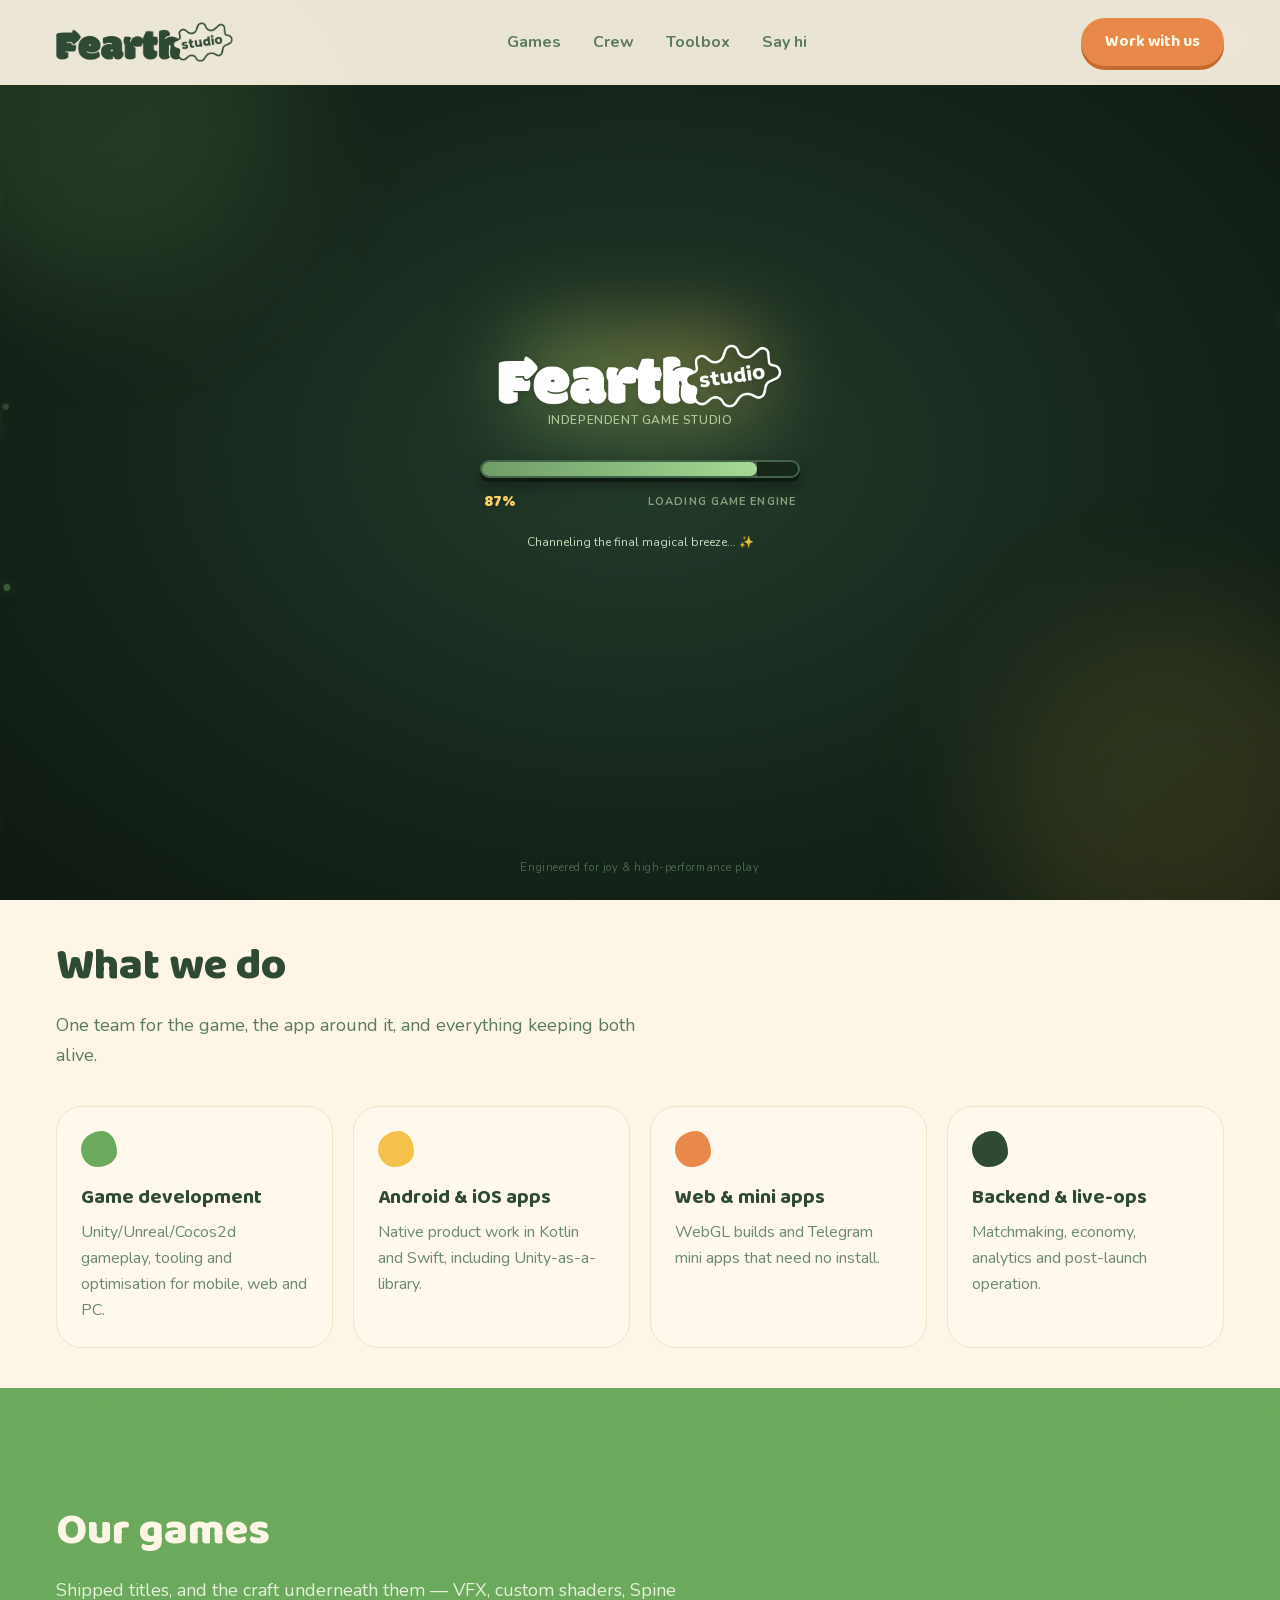
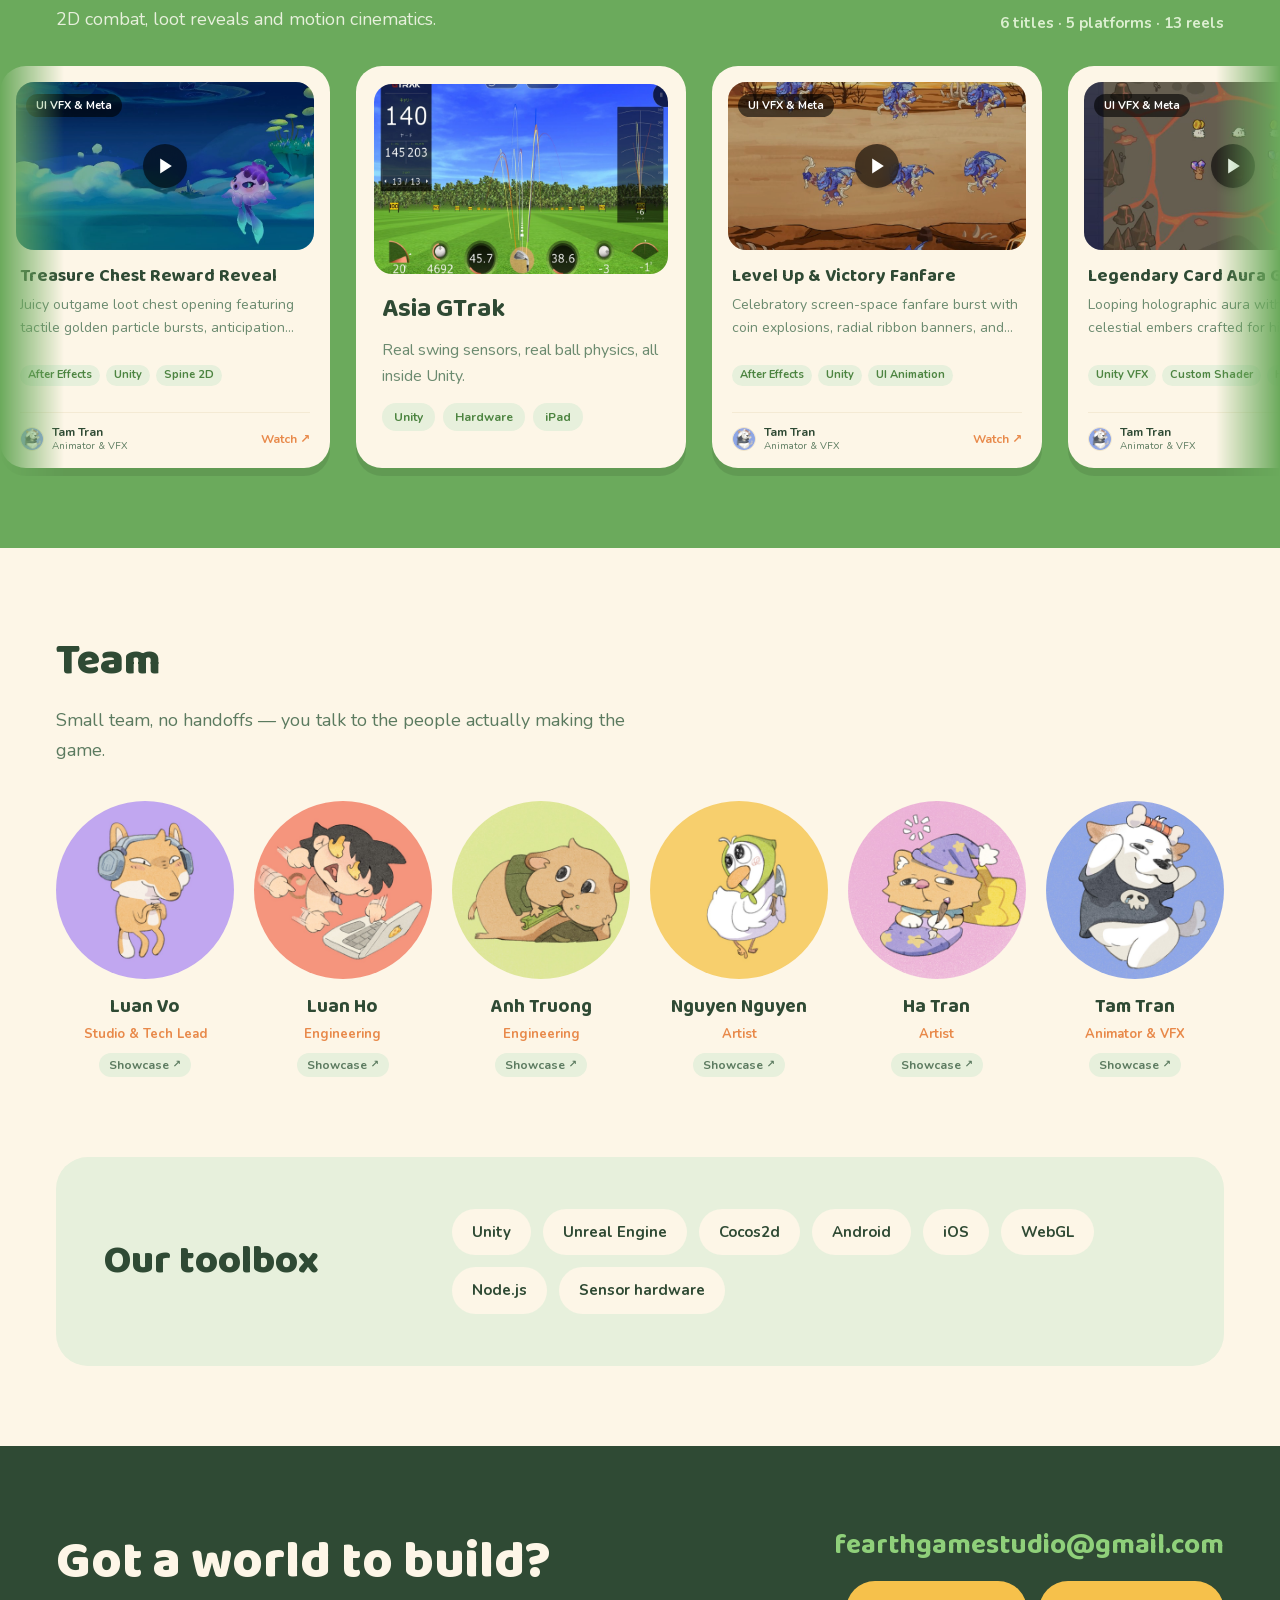
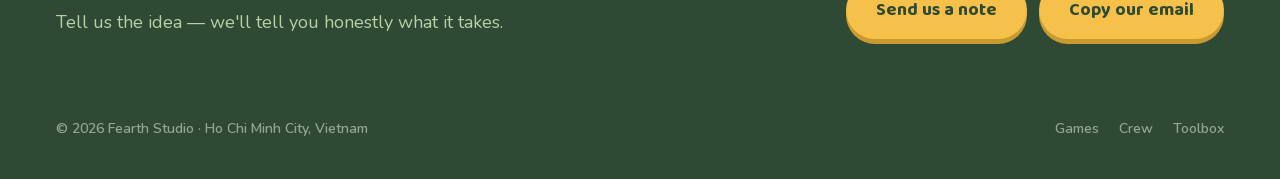
==== commit d7a7bf3d: "deploy web-offical@ba4feb0" ====
--- a/index.html
+++ b/index.html
@@ -1 +1 @@
-<!DOCTYPE html><html lang="en" class="baloo_2_af724df2-module__MQR24G__variable nunito_388afa2a-module__RcTpVa__variable"><head><meta charSet="utf-8"/><meta name="viewport" content="width=device-width, initial-scale=1"/><link rel="preload" href="/_next/static/media/07454f8ad8aaac57-s.p.2kjei9psvcorz.woff2" as="font" crossorigin="" type="font/woff2"/><link rel="preload" href="/_next/static/media/d7d9c82e455b419c-s.p.2zp15__9k16__.woff2" as="font" crossorigin="" type="font/woff2"/><link rel="preload" href="/_next/static/media/e045b8a36dafeb96-s.p.1znw80anc03tc.woff2" as="font" crossorigin="" type="font/woff2"/><link rel="preload" href="/_next/static/media/e6d00ff86ef9e699-s.p.1vcas2uk12q5a.woff2" as="font" crossorigin="" type="font/woff2"/><link rel="preload" as="image" href="/brand/logo-forest.png"/><link rel="preload" as="image" href="/hero/asia-gtrak.jpg"/><link rel="stylesheet" href="/_next/static/chunks/3wo82h5rejjdi.css" data-precedence="next"/><link rel="preload" as="script" fetchPriority="low" href="/_next/static/chunks/3shhvhdmf5dn6.js"/><script src="/_next/static/chunks/1legvynvkn5__.js" async=""></script><script src="/_next/static/chunks/2-2pd9f-b3tmo.js" async=""></script><script src="/_next/static/chunks/1t7kqmjxbnm_f.js" async=""></script><script src="/_next/static/chunks/turbopack-268x8g4q2n1lz.js" async=""></script><script src="/_next/static/chunks/35vx_6zkrcc_y.js" async="" crossorigin=""></script><script src="/_next/static/chunks/2bjco126x4vn8.js" async="" crossorigin=""></script><script src="/_next/static/chunks/3iqxfzit7ujka.js" async="" crossorigin=""></script><script src="/_next/static/chunks/10y6yrhvpe02i.js" async="" crossorigin=""></script><script src="/_next/static/chunks/1yhhcowwzk9gs.js" async="" crossorigin=""></script><meta name="theme-color" content="#FDF6E7"/><meta name="color-scheme" content="light"/><title>Fearth Game Studio — Games and mobile products, shipped end to end.</title><meta name="description" content="Fearth Game Studio designs, builds and looks after Unity games and native apps — six titles live across five platforms."/><meta name="application-name" content="Fearth Game Studio"/><link rel="author" href="https://fearth-studio.github.io"/><meta name="author" content="Fearth Game Studio"/><meta name="keywords" content="game studio,Unity development,outsourcing,mobile apps,WebGL,Vietnam"/><meta name="creator" content="Fearth Game Studio"/><meta name="robots" content="index, follow"/><link rel="canonical" href="https://fearth-studio.github.io/"/><meta property="og:title" content="Fearth Game Studio — Games and mobile products, shipped end to end."/><meta property="og:description" content="Fearth Game Studio designs, builds and looks after Unity games and native apps — six titles live across five platforms."/><meta property="og:url" content="https://fearth-studio.github.io/"/><meta property="og:site_name" content="Fearth Game Studio"/><meta property="og:locale" content="en_US"/><meta property="og:image" content="https://fearth-studio.github.io/opengraph-image.png?opengraph-image.0zpwhqgf-180m.png"/><meta property="og:image:type" content="image/png"/><meta property="og:image:width" content="1200"/><meta property="og:image:height" content="630"/><meta property="og:type" content="website"/><meta name="twitter:card" content="summary_large_image"/><meta name="twitter:title" content="Fearth Game Studio — Games and mobile products, shipped end to end."/><meta name="twitter:description" content="Fearth Game Studio designs, builds and looks after Unity games and native apps — six titles live across five platforms."/><meta name="twitter:image" content="https://fearth-studio.github.io/twitter-image.png?twitter-image.0zpwhqgf-180m.png"/><meta name="twitter:image:type" content="image/png"/><meta name="twitter:image:width" content="1200"/><meta name="twitter:image:height" content="630"/><link rel="icon" href="/favicon.ico?favicon.41t690uxb1_rp.ico" sizes="48x48" type="image/x-icon"/><link rel="icon" href="/icon.png?icon.3ykv_cr05-lvx.png" sizes="512x512" type="image/png"/><link rel="apple-touch-icon" href="/apple-icon.png?apple-icon.2ht11jb-yuc7v.png" sizes="180x180" type="image/png"/><meta name="next-size-adjust" content=""/><script src="/_next/static/chunks/0cz1d0mv5g_q7.js" noModule=""></script></head><body class="min-h-dvh"><div hidden=""><!--$--><!--/$--></div><script type="application/ld+json">{"@context":"https://schema.org","@type":"Organization","name":"Fearth Game Studio","url":"https://fearth-studio.github.io","logo":"https://fearth-studio.github.io/brand/logo-forest.png","email":"fearthgamestudio@gmail.com","description":"Fearth Game Studio designs, builds and looks after Unity games and native apps — six titles live across five platforms.","address":{"@type":"PostalAddress","addressLocality":"Ho Chi Minh City","addressCountry":"Vietnam"},"makesOffer":[{"@type":"Offer","itemOffered":{"@type":"VideoGame","name":"Asia GTrak","description":"Real swing sensors, real ball physics, all inside Unity."}},{"@type":"Offer","itemOffered":{"@type":"VideoGame","name":"Eternals","description":"A living world you can join from a phone or a browser tab."}},{"@type":"Offer","itemOffered":{"@type":"VideoGame","name":"Gomoku","description":"Five in a row with friends, right inside Telegram."}},{"@type":"Offer","itemOffered":{"@type":"VideoGame","name":"Gamification","description":"Five casual games and one reward economy in a native app."}},{"@type":"Offer","itemOffered":{"@type":"VideoGame","name":"WeeLand","description":"A 3D hangout that opens straight in the browser — no install."}},{"@type":"Offer","itemOffered":{"@type":"VideoGame","name":"ZombieWarrior","description":"Turn-based squad scraps with live PvP matchmaking."}}]}</script><header class="border-border bg-surface/92 sticky top-0 z-50 border-b backdrop-blur-md"><div class="max-w-shell mx-auto w-full px-6 sm:px-14 flex items-center justify-between gap-3 py-3.5 sm:gap-6 sm:py-4.5"><a class="flex items-center gap-3 text-inherit" aria-label="Fearth Game Studio — home" href="/"><img alt="" width="905" height="204" decoding="async" data-nimg="1" class="w-auto h-8 sm:h-10" style="color:transparent" src="/brand/logo-forest.png"/></a><nav aria-label="Primary" class="hidden lg:block"><ul class="flex gap-8 text-base font-bold"><li><a href="#games" class="text-fg-muted hover:text-accent transition-colors">Games</a></li><li><a href="#crew" class="text-fg-muted hover:text-accent transition-colors">Crew</a></li><li><a href="#toolbox" class="text-fg-muted hover:text-accent transition-colors">Toolbox</a></li><li><a href="#contact" class="text-fg-muted hover:text-accent transition-colors">Say hi</a></li></ul></nav><div class="flex items-center gap-2 sm:gap-3"><details class="group relative lg:hidden"><summary class="rounded-pill border-border-strong text-fg-strong flex cursor-pointer list-none items-center gap-2 border-2 px-3 py-2 text-sm font-bold sm:px-4 [&amp;::-webkit-details-marker]:hidden" aria-label="Toggle navigation"><span aria-hidden="true" class="text-base leading-none sm:hidden">☰</span><span class="hidden sm:inline">Menu</span><span aria-hidden="true" class="hidden transition-transform group-open:rotate-180 sm:inline">▾</span></summary><nav aria-label="Primary" class="border-border bg-surface shadow-card absolute right-0 z-50 mt-2 min-w-44 rounded-2xl border p-2"><ul class="flex flex-col"><li><a href="#games" class="text-fg-muted hover:bg-surface-muted hover:text-accent block rounded-xl px-4 py-2.5 font-bold transition-colors">Games</a></li><li><a href="#crew" class="text-fg-muted hover:bg-surface-muted hover:text-accent block rounded-xl px-4 py-2.5 font-bold transition-colors">Crew</a></li><li><a href="#toolbox" class="text-fg-muted hover:bg-surface-muted hover:text-accent block rounded-xl px-4 py-2.5 font-bold transition-colors">Toolbox</a></li><li><a href="#contact" class="text-fg-muted hover:bg-surface-muted hover:text-accent block rounded-xl px-4 py-2.5 font-bold transition-colors">Say hi</a></li></ul></nav></details><a class="inline-flex items-center justify-center gap-2 rounded-pill font-display font-bold whitespace-nowrap transition-[background-color,color,transform,box-shadow] duration-150 active:translate-y-1 bg-accent text-on-accent shadow-chunky-accent hover:bg-accent-soft active:shadow-[0_1px_0_var(--color-accent-strong)] px-4 py-2.5 text-sm sm:px-6 sm:py-3 sm:text-base" href="#contact"><span class="sm:hidden">Say hi</span><span class="hidden sm:inline">Work with us</span></a></div></div></header><main id="top"><section class="max-w-shell mx-auto w-full px-6 sm:px-14 overflow-x-hidden"><div class="relative grid grid-cols-1 items-end gap-8 pt-10 sm:gap-12 sm:pt-18 lg:grid-cols-2"><div aria-hidden="true" class="bg-sand pointer-events-none absolute -top-20 -right-16 size-64 rounded-full sm:-top-24 sm:-right-20 sm:size-80 lg:-top-35 lg:-right-22.5 lg:size-115"></div><div class="relative flex flex-col gap-5 pb-12 sm:gap-6 sm:pb-16 lg:pb-24"><span class="rounded-pill inline-flex items-center font-bold bg-surface-muted px-4 py-2.25 text-[13px] uppercase tracking-[0.12em] text-fg-muted self-start">Games · Android · iOS · Web</span><h1 id="hero-heading" class="font-display text-fg-strong text-[36px] leading-[1.08] font-extrabold sm:text-[62px]">Games and mobile products, shipped end to end.</h1><p class="text-fg-muted max-w-[520px] text-lg leading-relaxed text-pretty sm:text-xl">Fearth Game Studio designs, builds and looks after Unity games and native apps — six titles live across five platforms.</p><div class="flex flex-wrap gap-3.5 pt-2"><a class="inline-flex items-center justify-center gap-2 rounded-pill font-display font-bold whitespace-nowrap transition-[background-color,color,transform,box-shadow] duration-150 active:translate-y-1 bg-primary text-on-primary shadow-chunky-primary hover:bg-primary-soft active:shadow-[0_1px_0_var(--color-primary-strong)] px-7.5 py-3.75 text-lg" href="#games">See our products</a><a class="inline-flex items-center justify-center gap-2 rounded-pill font-display font-bold whitespace-nowrap transition-[background-color,color,transform,box-shadow] duration-150 border-2 border-border-strong bg-surface text-fg-strong hover:border-primary hover:text-primary-strong active:translate-y-0 px-7.5 py-3.75 text-lg" href="#crew">Talk to the team</a></div><div class="flex flex-wrap gap-8 pt-4 sm:gap-10 sm:pt-6"><div class="flex flex-col gap-1"><span class="font-display text-primary-strong text-[34px] font-extrabold">6</span><span class="text-fg-subtle text-[13px] font-bold">Titles live</span></div><div class="flex flex-col gap-1"><span class="font-display text-primary-strong text-[34px] font-extrabold">5</span><span class="text-fg-subtle text-[13px] font-bold">Platforms</span></div><div class="flex flex-col gap-1"><span class="font-display text-primary-strong text-[34px] font-extrabold">6</span><span class="text-fg-subtle text-[13px] font-bold">Engineers &amp; artists</span></div></div></div><div aria-hidden="true" class="relative flex items-end justify-center gap-3 pb-10 sm:gap-4 sm:pb-17.5"><div class="flex-col items-center gap-2.5 hidden sm:flex"><div class="bg-surface-inverse box-border w-[212px] h-[410px] p-2.25 rounded-[34px] shadow-device"><div class="h-full w-full overflow-hidden rounded-[26px] bg-blossom"><div class="relative h-full w-full overflow-hidden bg-blossom"><img alt="World of Eternians app screen" loading="lazy" decoding="async" data-nimg="fill" class="object-cover" style="position:absolute;height:100%;width:100%;left:0;top:0;right:0;bottom:0;color:transparent" src="/hero/eternals.jpg"/></div></div></div><p class="text-fg-muted text-center text-[13px] font-bold">Eternals</p></div><div class="flex flex-col items-center gap-2.5"><div class="bg-surface-inverse shadow-device-lg box-border h-[216px] w-[288px] rounded-[24px] p-2.5"><div class="h-full w-full overflow-hidden rounded-[17px] bg-surface-inverse"><div class="relative h-full w-full overflow-hidden bg-surface-inverse"><img alt="Asia GTrak shot tracking on iPad" decoding="async" data-nimg="fill" class="object-cover" style="position:absolute;height:100%;width:100%;left:0;top:0;right:0;bottom:0;color:transparent" src="/hero/asia-gtrak.jpg"/></div></div></div><p class="text-fg-muted text-center text-[13px] font-bold">Asia GTrak</p></div><div class="flex-col items-center gap-2.5 hidden min-[1440px]:flex"><div class="bg-surface-inverse box-border w-[212px] h-[410px] p-2.25 rounded-[34px] shadow-device"><div class="h-full w-full overflow-hidden rounded-[26px] bg-surface-muted"><div class="relative h-full w-full overflow-hidden bg-surface-muted"><img alt="Gamification app screen" loading="lazy" decoding="async" data-nimg="fill" class="object-cover" style="position:absolute;height:100%;width:100%;left:0;top:0;right:0;bottom:0;color:transparent" src="/hero/gamification.png"/></div></div></div><p class="text-fg-muted text-center text-[13px] font-bold">Gamification</p></div></div></div></section><section id="what-we-do" aria-labelledby="services-heading" class="section-anchor"><div class="max-w-shell mx-auto w-full px-6 sm:px-14 flex flex-col gap-7 py-14 sm:gap-9 sm:py-20"><div class="flex flex-wrap items-end justify-between gap-3"><div class="flex max-w-[620px] flex-col gap-3"><h2 id="services-heading" class="font-display text-[32px] font-extrabold sm:text-[44px] text-fg-strong">What we do</h2><p class="text-lg leading-relaxed text-fg-muted">One team for the game, the app around it, and everything keeping both alive.</p></div></div><ul class="grid grid-cols-1 gap-5 sm:grid-cols-2 lg:grid-cols-4"><li class="flex"><article class="rounded-card border-border bg-surface-soft hover:shadow-card flex h-full w-full flex-col gap-4 border p-6 transition-[transform,box-shadow] duration-200 hover:-translate-y-1"><span aria-hidden="true" class="block size-9 shrink-0 rounded-[60%_40%_55%_45%/50%_60%_40%_50%] bg-primary"></span><div class="flex flex-col gap-2"><h3 class="font-display text-fg-strong text-xl font-bold">Game development</h3><p class="text-sage-soft text-base leading-relaxed">Unity/Unreal/Cocos2d gameplay, tooling and optimisation for mobile, web and PC.</p></div></article></li><li class="flex"><article class="rounded-card border-border bg-surface-soft hover:shadow-card flex h-full w-full flex-col gap-4 border p-6 transition-[transform,box-shadow] duration-200 hover:-translate-y-1"><span aria-hidden="true" class="block size-9 shrink-0 rounded-[60%_40%_55%_45%/50%_60%_40%_50%] bg-highlight"></span><div class="flex flex-col gap-2"><h3 class="font-display text-fg-strong text-xl font-bold">Android &amp; iOS apps</h3><p class="text-sage-soft text-base leading-relaxed">Native product work in Kotlin and Swift, including Unity-as-a-library.</p></div></article></li><li class="flex"><article class="rounded-card border-border bg-surface-soft hover:shadow-card flex h-full w-full flex-col gap-4 border p-6 transition-[transform,box-shadow] duration-200 hover:-translate-y-1"><span aria-hidden="true" class="block size-9 shrink-0 rounded-[60%_40%_55%_45%/50%_60%_40%_50%] bg-accent"></span><div class="flex flex-col gap-2"><h3 class="font-display text-fg-strong text-xl font-bold">Web &amp; mini apps</h3><p class="text-sage-soft text-base leading-relaxed">WebGL builds and Telegram mini apps that need no install.</p></div></article></li><li class="flex"><article class="rounded-card border-border bg-surface-soft hover:shadow-card flex h-full w-full flex-col gap-4 border p-6 transition-[transform,box-shadow] duration-200 hover:-translate-y-1"><span aria-hidden="true" class="block size-9 shrink-0 rounded-[60%_40%_55%_45%/50%_60%_40%_50%] bg-surface-inverse"></span><div class="flex flex-col gap-2"><h3 class="font-display text-fg-strong text-xl font-bold">Backend &amp; live-ops</h3><p class="text-sage-soft text-base leading-relaxed">Matchmaking, economy, analytics and post-launch operation.</p></div></article></li></ul></div></section><section id="games" aria-labelledby="games-heading" class="section-anchor bg-primary"><div class="bg-primary -mt-10 h-14 rounded-t-[100%_38px] sm:h-[90px] sm:rounded-t-[100%_60px]"></div><div class="max-w-shell mx-auto w-full px-6 sm:px-14 pt-3 sm:pt-5"><div class="flex flex-wrap items-end justify-between gap-3"><div class="flex max-w-[620px] flex-col gap-3"><h2 id="games-heading" class="font-display text-[32px] font-extrabold sm:text-[44px] text-surface">Our games</h2><p class="text-lg leading-relaxed text-surface-muted">Shipped titles, and the craft underneath them — VFX, custom shaders, Spine 2D combat, loot reveals and motion cinematics.</p></div><p class="text-mint-light text-[15px] font-bold">6<!-- --> titles · <!-- -->5<!-- --> platforms ·<!-- --> <!-- -->13<!-- --> reels</p></div></div><div class="marquee-viewport group relative mt-7 overflow-hidden pb-14 sm:mt-8 sm:pb-20" style="mask-image:linear-gradient(to right, transparent, black 4rem, black calc(100% - 4rem), transparent);-webkit-mask-image:linear-gradient(to right, transparent, black 4rem, black calc(100% - 4rem), transparent)"><ul class="marquee-track animate-marquee flex w-max group-hover:[animation-play-state:paused] motion-reduce:[animation-play-state:running]"><li class="flex w-[286px] shrink-0 pr-5 sm:w-[356px] sm:pr-6.5"><div class="group rounded-card bg-surface shadow-card hover:shadow-card-hover flex h-full w-full cursor-pointer flex-col overflow-hidden p-4 transition-[transform,box-shadow] duration-200 hover:-translate-y-1"><div class="bg-surface-muted relative aspect-video w-full overflow-hidden rounded-[18px]"><video src="/crew/art/tam-tran/ui-vfx-chest-open.mp4" poster="/crew/art/tam-tran/ui-vfx-chest-open-poster.jpg" muted="" loop="" playsInline="" preload="none" class="h-full w-full object-cover transition-transform duration-300 group-hover:scale-105"></video><div class="absolute inset-0 flex items-center justify-center bg-black/20 transition-opacity duration-200 opacity-100"><div class="flex size-11 items-center justify-center rounded-full bg-black/60 text-white shadow-md backdrop-blur-sm transition-transform group-hover:scale-110"><svg class="ml-0.5 size-5 fill-current" viewBox="0 0 24 24" aria-hidden="true"><polygon points="5 3 19 12 5 21 5 3"></polygon></svg></div></div><div class="absolute top-2.5 left-2.5"><span class="rounded-full bg-black/60 px-2.5 py-1 text-[11px] font-bold text-white backdrop-blur-sm">UI VFX &amp; Meta</span></div></div><div class="mt-3 flex flex-1 flex-col justify-between gap-3 px-1"><div><h4 class="font-display text-fg-strong group-hover:text-primary text-lg font-bold transition-colors">Treasure Chest Reward Reveal</h4><p class="text-sage-soft mt-1 line-clamp-2 text-xs leading-relaxed sm:text-sm">Juicy outgame loot chest opening featuring tactile golden particle bursts, anticipation pop, and celebratory light rays.</p></div><div class="flex flex-wrap gap-1.5"><span class="rounded-pill inline-flex items-center font-bold bg-surface-muted text-primary-strong px-2 py-0.5 text-[11px]">After Effects</span><span class="rounded-pill inline-flex items-center font-bold bg-surface-muted text-primary-strong px-2 py-0.5 text-[11px]">Unity</span><span class="rounded-pill inline-flex items-center font-bold bg-surface-muted text-primary-strong px-2 py-0.5 text-[11px]">Spine 2D</span></div><div class="border-border/60 flex items-center justify-between border-t pt-3"><div class="flex items-center gap-2"><div class="border-border relative size-6 shrink-0 overflow-hidden rounded-full border"><img alt="Tam Tran" loading="lazy" decoding="async" data-nimg="fill" class="object-cover" style="position:absolute;height:100%;width:100%;left:0;top:0;right:0;bottom:0;color:transparent" src="/crew/member-06.jpg"/></div><div class="flex flex-col"><span class="text-fg-strong text-xs leading-tight font-bold">Tam Tran</span><span class="text-fg-muted text-[10px] leading-tight">Animator &amp; VFX</span></div></div><span class="text-accent text-xs font-bold transition-transform group-hover:translate-x-0.5">Watch ↗</span></div></div></div></li><li class="flex w-[286px] shrink-0 pr-5 sm:w-[356px] sm:pr-6.5"><article class="rounded-card bg-surface shadow-card hover:shadow-card-hover flex h-full w-full flex-col gap-4 p-4.5 transition-[transform,box-shadow] duration-200 hover:-translate-y-1"><div class="h-[190px] overflow-hidden rounded-[18px]"><div class="relative h-full w-full overflow-hidden"><img alt="Asia GTrak shot tracking screen" loading="lazy" decoding="async" data-nimg="fill" class="object-cover" style="position:absolute;height:100%;width:100%;left:0;top:0;right:0;bottom:0;color:transparent" src="/crew/art/luan-vo/gtrak-shot-tracking.jpg"/></div></div><div class="flex flex-col gap-2 px-2 pb-2.5"><h3 class="font-display text-fg-strong text-[26px] font-bold">Asia GTrak</h3><p class="text-sage-soft text-base leading-relaxed">Real swing sensors, real ball physics, all inside Unity.</p><ul class="flex flex-wrap gap-2 pt-1.5"><li><span class="rounded-pill inline-flex items-center font-bold bg-surface-muted px-3 py-1.5 text-xs text-primary-strong">Unity</span></li><li><span class="rounded-pill inline-flex items-center font-bold bg-surface-muted px-3 py-1.5 text-xs text-primary-strong">Hardware</span></li><li><span class="rounded-pill inline-flex items-center font-bold bg-surface-muted px-3 py-1.5 text-xs text-primary-strong">iPad</span></li></ul></div></article></li><li class="flex w-[286px] shrink-0 pr-5 sm:w-[356px] sm:pr-6.5"><div class="group rounded-card bg-surface shadow-card hover:shadow-card-hover flex h-full w-full cursor-pointer flex-col overflow-hidden p-4 transition-[transform,box-shadow] duration-200 hover:-translate-y-1"><div class="bg-surface-muted relative aspect-video w-full overflow-hidden rounded-[18px]"><video src="/crew/art/tam-tran/ui-vfx-reward-burst.mp4" poster="/crew/art/tam-tran/ui-vfx-reward-burst-poster.jpg" muted="" loop="" playsInline="" preload="none" class="h-full w-full object-cover transition-transform duration-300 group-hover:scale-105"></video><div class="absolute inset-0 flex items-center justify-center bg-black/20 transition-opacity duration-200 opacity-100"><div class="flex size-11 items-center justify-center rounded-full bg-black/60 text-white shadow-md backdrop-blur-sm transition-transform group-hover:scale-110"><svg class="ml-0.5 size-5 fill-current" viewBox="0 0 24 24" aria-hidden="true"><polygon points="5 3 19 12 5 21 5 3"></polygon></svg></div></div><div class="absolute top-2.5 left-2.5"><span class="rounded-full bg-black/60 px-2.5 py-1 text-[11px] font-bold text-white backdrop-blur-sm">UI VFX &amp; Meta</span></div></div><div class="mt-3 flex flex-1 flex-col justify-between gap-3 px-1"><div><h4 class="font-display text-fg-strong group-hover:text-primary text-lg font-bold transition-colors">Level Up &amp; Victory Fanfare</h4><p class="text-sage-soft mt-1 line-clamp-2 text-xs leading-relaxed sm:text-sm">Celebratory screen-space fanfare burst with coin explosions, radial ribbon banners, and sparkling particle dynamics.</p></div><div class="flex flex-wrap gap-1.5"><span class="rounded-pill inline-flex items-center font-bold bg-surface-muted text-primary-strong px-2 py-0.5 text-[11px]">After Effects</span><span class="rounded-pill inline-flex items-center font-bold bg-surface-muted text-primary-strong px-2 py-0.5 text-[11px]">Unity</span><span class="rounded-pill inline-flex items-center font-bold bg-surface-muted text-primary-strong px-2 py-0.5 text-[11px]">UI Animation</span></div><div class="border-border/60 flex items-center justify-between border-t pt-3"><div class="flex items-center gap-2"><div class="border-border relative size-6 shrink-0 overflow-hidden rounded-full border"><img alt="Tam Tran" loading="lazy" decoding="async" data-nimg="fill" class="object-cover" style="position:absolute;height:100%;width:100%;left:0;top:0;right:0;bottom:0;color:transparent" src="/crew/member-06.jpg"/></div><div class="flex flex-col"><span class="text-fg-strong text-xs leading-tight font-bold">Tam Tran</span><span class="text-fg-muted text-[10px] leading-tight">Animator &amp; VFX</span></div></div><span class="text-accent text-xs font-bold transition-transform group-hover:translate-x-0.5">Watch ↗</span></div></div></div></li><li class="flex w-[286px] shrink-0 pr-5 sm:w-[356px] sm:pr-6.5"><div class="group rounded-card bg-surface shadow-card hover:shadow-card-hover flex h-full w-full cursor-pointer flex-col overflow-hidden p-4 transition-[transform,box-shadow] duration-200 hover:-translate-y-1"><div class="bg-surface-muted relative aspect-video w-full overflow-hidden rounded-[18px]"><video src="/crew/art/tam-tran/ui-vfx-card-glow.mp4" poster="/crew/art/tam-tran/ui-vfx-card-glow-poster.jpg" muted="" loop="" playsInline="" preload="none" class="h-full w-full object-cover transition-transform duration-300 group-hover:scale-105"></video><div class="absolute inset-0 flex items-center justify-center bg-black/20 transition-opacity duration-200 opacity-100"><div class="flex size-11 items-center justify-center rounded-full bg-black/60 text-white shadow-md backdrop-blur-sm transition-transform group-hover:scale-110"><svg class="ml-0.5 size-5 fill-current" viewBox="0 0 24 24" aria-hidden="true"><polygon points="5 3 19 12 5 21 5 3"></polygon></svg></div></div><div class="absolute top-2.5 left-2.5"><span class="rounded-full bg-black/60 px-2.5 py-1 text-[11px] font-bold text-white backdrop-blur-sm">UI VFX &amp; Meta</span></div></div><div class="mt-3 flex flex-1 flex-col justify-between gap-3 px-1"><div><h4 class="font-display text-fg-strong group-hover:text-primary text-lg font-bold transition-colors">Legendary Card Aura Glow</h4><p class="text-sage-soft mt-1 line-clamp-2 text-xs leading-relaxed sm:text-sm">Looping holographic aura with floating celestial embers crafted for high-rarity reward cards in outgame inventory screens.</p></div><div class="flex flex-wrap gap-1.5"><span class="rounded-pill inline-flex items-center font-bold bg-surface-muted text-primary-strong px-2 py-0.5 text-[11px]">Unity VFX</span><span class="rounded-pill inline-flex items-center font-bold bg-surface-muted text-primary-strong px-2 py-0.5 text-[11px]">Custom Shader</span><span class="rounded-pill inline-flex items-center font-bold bg-surface-muted text-primary-strong px-2 py-0.5 text-[11px]">HLSL</span></div><div class="border-border/60 flex items-center justify-between border-t pt-3"><div class="flex items-center gap-2"><div class="border-border relative size-6 shrink-0 overflow-hidden rounded-full border"><img alt="Tam Tran" loading="lazy" decoding="async" data-nimg="fill" class="object-cover" style="position:absolute;height:100%;width:100%;left:0;top:0;right:0;bottom:0;color:transparent" src="/crew/member-06.jpg"/></div><div class="flex flex-col"><span class="text-fg-strong text-xs leading-tight font-bold">Tam Tran</span><span class="text-fg-muted text-[10px] leading-tight">Animator &amp; VFX</span></div></div><span class="text-accent text-xs font-bold transition-transform group-hover:translate-x-0.5">Watch ↗</span></div></div></div></li><li class="flex w-[286px] shrink-0 pr-5 sm:w-[356px] sm:pr-6.5"><article class="rounded-card bg-surface shadow-card hover:shadow-card-hover flex h-full w-full flex-col gap-4 p-4.5 transition-[transform,box-shadow] duration-200 hover:-translate-y-1"><div class="h-[190px] overflow-hidden rounded-[18px]"><div class="relative h-full w-full overflow-hidden"><img alt="World of Eternians key art" loading="lazy" decoding="async" data-nimg="fill" class="object-cover" style="position:absolute;height:100%;width:100%;left:0;top:0;right:0;bottom:0;color:transparent" src="/crew/art/luan-ho/world-of-eternians.png"/></div></div><div class="flex flex-col gap-2 px-2 pb-2.5"><h3 class="font-display text-fg-strong text-[26px] font-bold">Eternals</h3><p class="text-sage-soft text-base leading-relaxed">A living world you can join from a phone or a browser tab.</p><ul class="flex flex-wrap gap-2 pt-1.5"><li><span class="rounded-pill inline-flex items-center font-bold bg-surface-muted px-3 py-1.5 text-xs text-primary-strong">Metaverse</span></li><li><span class="rounded-pill inline-flex items-center font-bold bg-surface-muted px-3 py-1.5 text-xs text-primary-strong">WebGL</span></li><li><span class="rounded-pill inline-flex items-center font-bold bg-surface-muted px-3 py-1.5 text-xs text-primary-strong">Mobile</span></li></ul></div></article></li><li class="flex w-[286px] shrink-0 pr-5 sm:w-[356px] sm:pr-6.5"><div class="group rounded-card bg-surface shadow-card hover:shadow-card-hover flex h-full w-full cursor-pointer flex-col overflow-hidden p-4 transition-[transform,box-shadow] duration-200 hover:-translate-y-1"><div class="bg-surface-muted relative aspect-video w-full overflow-hidden rounded-[18px]"><video src="/crew/art/luan-vo/shader-water.mp4" poster="/crew/art/luan-vo/shader-water-poster.jpg" muted="" loop="" playsInline="" preload="none" class="h-full w-full object-cover transition-transform duration-300 group-hover:scale-105"></video><div class="absolute inset-0 flex items-center justify-center bg-black/20 transition-opacity duration-200 opacity-100"><div class="flex size-11 items-center justify-center rounded-full bg-black/60 text-white shadow-md backdrop-blur-sm transition-transform group-hover:scale-110"><svg class="ml-0.5 size-5 fill-current" viewBox="0 0 24 24" aria-hidden="true"><polygon points="5 3 19 12 5 21 5 3"></polygon></svg></div></div><div class="absolute top-2.5 left-2.5"><span class="rounded-full bg-black/60 px-2.5 py-1 text-[11px] font-bold text-white backdrop-blur-sm">Shaders &amp; Tech</span></div></div><div class="mt-3 flex flex-1 flex-col justify-between gap-3 px-1"><div><h4 class="font-display text-fg-strong group-hover:text-primary text-lg font-bold transition-colors">Interactive Ocean &amp; Caustics Shader</h4><p class="text-sage-soft mt-1 line-clamp-2 text-xs leading-relaxed sm:text-sm">Real-time procedural stylized water surface with depth coloration, dynamic vertex wave displacement, and foam caustics.</p></div><div class="flex flex-wrap gap-1.5"><span class="rounded-pill inline-flex items-center font-bold bg-surface-muted text-primary-strong px-2 py-0.5 text-[11px]">Unity</span><span class="rounded-pill inline-flex items-center font-bold bg-surface-muted text-primary-strong px-2 py-0.5 text-[11px]">HLSL</span><span class="rounded-pill inline-flex items-center font-bold bg-surface-muted text-primary-strong px-2 py-0.5 text-[11px]">Shader Graph</span></div><div class="border-border/60 flex items-center justify-between border-t pt-3"><div class="flex items-center gap-2"><div class="border-border relative size-6 shrink-0 overflow-hidden rounded-full border"><img alt="Luan Vo" loading="lazy" decoding="async" data-nimg="fill" class="object-cover" style="position:absolute;height:100%;width:100%;left:0;top:0;right:0;bottom:0;color:transparent" src="/crew/member-01.jpg"/></div><div class="flex flex-col"><span class="text-fg-strong text-xs leading-tight font-bold">Luan Vo</span><span class="text-fg-muted text-[10px] leading-tight">Studio &amp; Tech Lead</span></div></div><span class="text-accent text-xs font-bold transition-transform group-hover:translate-x-0.5">Watch ↗</span></div></div></div></li><li class="flex w-[286px] shrink-0 pr-5 sm:w-[356px] sm:pr-6.5"><div class="group rounded-card bg-surface shadow-card hover:shadow-card-hover flex h-full w-full cursor-pointer flex-col overflow-hidden p-4 transition-[transform,box-shadow] duration-200 hover:-translate-y-1"><div class="bg-surface-muted relative aspect-video w-full overflow-hidden rounded-[18px]"><video src="/crew/art/luan-vo/shader-dissolve.mp4" poster="/crew/art/luan-vo/shader-dissolve-poster.jpg" muted="" loop="" playsInline="" preload="none" class="h-full w-full object-cover transition-transform duration-300 group-hover:scale-105"></video><div class="absolute inset-0 flex items-center justify-center bg-black/20 transition-opacity duration-200 opacity-100"><div class="flex size-11 items-center justify-center rounded-full bg-black/60 text-white shadow-md backdrop-blur-sm transition-transform group-hover:scale-110"><svg class="ml-0.5 size-5 fill-current" viewBox="0 0 24 24" aria-hidden="true"><polygon points="5 3 19 12 5 21 5 3"></polygon></svg></div></div><div class="absolute top-2.5 left-2.5"><span class="rounded-full bg-black/60 px-2.5 py-1 text-[11px] font-bold text-white backdrop-blur-sm">Shaders &amp; Tech</span></div></div><div class="mt-3 flex flex-1 flex-col justify-between gap-3 px-1"><div><h4 class="font-display text-fg-strong group-hover:text-primary text-lg font-bold transition-colors">Mesh Dissolve &amp; Fracture FX</h4><p class="text-sage-soft mt-1 line-clamp-2 text-xs leading-relaxed sm:text-sm">Dynamic edge burn and particle disintegration effect with glowing emission rim highlights and procedural dissolve noise.</p></div><div class="flex flex-wrap gap-1.5"><span class="rounded-pill inline-flex items-center font-bold bg-surface-muted text-primary-strong px-2 py-0.5 text-[11px]">Unity</span><span class="rounded-pill inline-flex items-center font-bold bg-surface-muted text-primary-strong px-2 py-0.5 text-[11px]">HLSL</span><span class="rounded-pill inline-flex items-center font-bold bg-surface-muted text-primary-strong px-2 py-0.5 text-[11px]">VFX Graph</span></div><div class="border-border/60 flex items-center justify-between border-t pt-3"><div class="flex items-center gap-2"><div class="border-border relative size-6 shrink-0 overflow-hidden rounded-full border"><img alt="Luan Vo" loading="lazy" decoding="async" data-nimg="fill" class="object-cover" style="position:absolute;height:100%;width:100%;left:0;top:0;right:0;bottom:0;color:transparent" src="/crew/member-01.jpg"/></div><div class="flex flex-col"><span class="text-fg-strong text-xs leading-tight font-bold">Luan Vo</span><span class="text-fg-muted text-[10px] leading-tight">Studio &amp; Tech Lead</span></div></div><span class="text-accent text-xs font-bold transition-transform group-hover:translate-x-0.5">Watch ↗</span></div></div></div></li><li class="flex w-[286px] shrink-0 pr-5 sm:w-[356px] sm:pr-6.5"><article class="rounded-card bg-surface shadow-card hover:shadow-card-hover flex h-full w-full flex-col gap-4 p-4.5 transition-[transform,box-shadow] duration-200 hover:-translate-y-1"><div class="h-[190px] overflow-hidden rounded-[18px]"><div class="relative h-full w-full overflow-hidden"><img alt="Eternians Gomoku key art" loading="lazy" decoding="async" data-nimg="fill" class="object-cover" style="position:absolute;height:100%;width:100%;left:0;top:0;right:0;bottom:0;color:transparent" src="/crew/art/luan-ho/gomoku.png"/></div></div><div class="flex flex-col gap-2 px-2 pb-2.5"><h3 class="font-display text-fg-strong text-[26px] font-bold">Gomoku</h3><p class="text-sage-soft text-base leading-relaxed">Five in a row with friends, right inside Telegram.</p><ul class="flex flex-wrap gap-2 pt-1.5"><li><span class="rounded-pill inline-flex items-center font-bold bg-surface-muted px-3 py-1.5 text-xs text-primary-strong">Telegram</span></li><li><span class="rounded-pill inline-flex items-center font-bold bg-surface-muted px-3 py-1.5 text-xs text-primary-strong">Realtime</span></li></ul></div></article></li><li class="flex w-[286px] shrink-0 pr-5 sm:w-[356px] sm:pr-6.5"><div class="group rounded-card bg-surface shadow-card hover:shadow-card-hover flex h-full w-full cursor-pointer flex-col overflow-hidden p-4 transition-[transform,box-shadow] duration-200 hover:-translate-y-1"><div class="bg-surface-muted relative aspect-video w-full overflow-hidden rounded-[18px]"><img alt="GTrak Simulator — On-Course Demo" loading="lazy" decoding="async" data-nimg="fill" class="object-cover transition-transform duration-300 group-hover:scale-105" style="position:absolute;height:100%;width:100%;left:0;top:0;right:0;bottom:0;color:transparent" src="/crew/art/luan-vo/gtrak-course-demo.jpg"/><div class="absolute inset-0 flex items-center justify-center bg-black/20 transition-opacity duration-200 opacity-100"><div class="flex size-11 items-center justify-center rounded-full bg-black/60 text-white shadow-md backdrop-blur-sm transition-transform group-hover:scale-110"><svg class="ml-0.5 size-5 fill-current" viewBox="0 0 24 24" aria-hidden="true"><polygon points="5 3 19 12 5 21 5 3"></polygon></svg></div></div><div class="absolute top-2.5 left-2.5"><span class="rounded-full bg-black/60 px-2.5 py-1 text-[11px] font-bold text-white backdrop-blur-sm">Shaders &amp; Tech</span></div></div><div class="mt-3 flex flex-1 flex-col justify-between gap-3 px-1"><div><h4 class="font-display text-fg-strong group-hover:text-primary text-lg font-bold transition-colors">GTrak Simulator — On-Course Demo</h4><p class="text-sage-soft mt-1 line-clamp-2 text-xs leading-relaxed sm:text-sm">Real-world live telemetry demo at Kasugai course, Japan: hardware sensor on the tee, iPad client in hand, reading and rendering every shot live.</p></div><div class="flex flex-wrap gap-1.5"><span class="rounded-pill inline-flex items-center font-bold bg-surface-muted text-primary-strong px-2 py-0.5 text-[11px]">Unity</span><span class="rounded-pill inline-flex items-center font-bold bg-surface-muted text-primary-strong px-2 py-0.5 text-[11px]">iPadOS</span><span class="rounded-pill inline-flex items-center font-bold bg-surface-muted text-primary-strong px-2 py-0.5 text-[11px]">Sensor Hardware</span><span class="text-fg-muted self-center text-[10px] font-semibold">+<!-- -->1</span></div><div class="border-border/60 flex items-center justify-between border-t pt-3"><div class="flex items-center gap-2"><div class="border-border relative size-6 shrink-0 overflow-hidden rounded-full border"><img alt="Luan Vo" loading="lazy" decoding="async" data-nimg="fill" class="object-cover" style="position:absolute;height:100%;width:100%;left:0;top:0;right:0;bottom:0;color:transparent" src="/crew/member-01.jpg"/></div><div class="flex flex-col"><span class="text-fg-strong text-xs leading-tight font-bold">Luan Vo</span><span class="text-fg-muted text-[10px] leading-tight">Studio &amp; Tech Lead</span></div></div><span class="text-accent text-xs font-bold transition-transform group-hover:translate-x-0.5">Watch ↗</span></div></div></div></li><li class="flex w-[286px] shrink-0 pr-5 sm:w-[356px] sm:pr-6.5"><div class="group rounded-card bg-surface shadow-card hover:shadow-card-hover flex h-full w-full cursor-pointer flex-col overflow-hidden p-4 transition-[transform,box-shadow] duration-200 hover:-translate-y-1"><div class="bg-surface-muted relative aspect-video w-full overflow-hidden rounded-[18px]"><video src="/crew/art/tam-tran/character-combat-01.mp4" poster="/crew/art/tam-tran/character-combat-01-poster.jpg" muted="" loop="" playsInline="" preload="none" class="h-full w-full object-cover transition-transform duration-300 group-hover:scale-105"></video><div class="absolute inset-0 flex items-center justify-center bg-black/20 transition-opacity duration-200 opacity-100"><div class="flex size-11 items-center justify-center rounded-full bg-black/60 text-white shadow-md backdrop-blur-sm transition-transform group-hover:scale-110"><svg class="ml-0.5 size-5 fill-current" viewBox="0 0 24 24" aria-hidden="true"><polygon points="5 3 19 12 5 21 5 3"></polygon></svg></div></div><div class="absolute top-2.5 left-2.5"><span class="rounded-full bg-black/60 px-2.5 py-1 text-[11px] font-bold text-white backdrop-blur-sm">Combat &amp; Motion</span></div></div><div class="mt-3 flex flex-1 flex-col justify-between gap-3 px-1"><div><h4 class="font-display text-fg-strong group-hover:text-primary text-lg font-bold transition-colors">Warrior Combat Combo</h4><p class="text-sage-soft mt-1 line-clamp-2 text-xs leading-relaxed sm:text-sm">Multi-hit melee sword animation with impact frames, secondary weapon trails, and sharp anticipation arcs.</p></div><div class="flex flex-wrap gap-1.5"><span class="rounded-pill inline-flex items-center font-bold bg-surface-muted text-primary-strong px-2 py-0.5 text-[11px]">Spine 2D</span><span class="rounded-pill inline-flex items-center font-bold bg-surface-muted text-primary-strong px-2 py-0.5 text-[11px]">After Effects</span></div><div class="border-border/60 flex items-center justify-between border-t pt-3"><div class="flex items-center gap-2"><div class="border-border relative size-6 shrink-0 overflow-hidden rounded-full border"><img alt="Tam Tran" loading="lazy" decoding="async" data-nimg="fill" class="object-cover" style="position:absolute;height:100%;width:100%;left:0;top:0;right:0;bottom:0;color:transparent" src="/crew/member-06.jpg"/></div><div class="flex flex-col"><span class="text-fg-strong text-xs leading-tight font-bold">Tam Tran</span><span class="text-fg-muted text-[10px] leading-tight">Animator &amp; VFX</span></div></div><span class="text-accent text-xs font-bold transition-transform group-hover:translate-x-0.5">Watch ↗</span></div></div></div></li><li class="flex w-[286px] shrink-0 pr-5 sm:w-[356px] sm:pr-6.5"><div class="group rounded-card bg-surface shadow-card hover:shadow-card-hover flex h-full w-full cursor-pointer flex-col overflow-hidden p-4 transition-[transform,box-shadow] duration-200 hover:-translate-y-1"><div class="bg-surface-muted relative aspect-video w-full overflow-hidden rounded-[18px]"><video src="/crew/art/tam-tran/character-combat-02.mp4" poster="/crew/art/tam-tran/character-combat-02-poster.jpg" muted="" loop="" playsInline="" preload="none" class="h-full w-full object-cover transition-transform duration-300 group-hover:scale-105"></video><div class="absolute inset-0 flex items-center justify-center bg-black/20 transition-opacity duration-200 opacity-100"><div class="flex size-11 items-center justify-center rounded-full bg-black/60 text-white shadow-md backdrop-blur-sm transition-transform group-hover:scale-110"><svg class="ml-0.5 size-5 fill-current" viewBox="0 0 24 24" aria-hidden="true"><polygon points="5 3 19 12 5 21 5 3"></polygon></svg></div></div><div class="absolute top-2.5 left-2.5"><span class="rounded-full bg-black/60 px-2.5 py-1 text-[11px] font-bold text-white backdrop-blur-sm">Combat &amp; Motion</span></div></div><div class="mt-3 flex flex-1 flex-col justify-between gap-3 px-1"><div><h4 class="font-display text-fg-strong group-hover:text-primary text-lg font-bold transition-colors">Hero Attack Sequence</h4><p class="text-sage-soft mt-1 line-clamp-2 text-xs leading-relaxed sm:text-sm">Fluid multi-stage attack combo featuring weight shifting, dynamic follow-through, and expressive secondary motion.</p></div><div class="flex flex-wrap gap-1.5"><span class="rounded-pill inline-flex items-center font-bold bg-surface-muted text-primary-strong px-2 py-0.5 text-[11px]">Spine 2D</span><span class="rounded-pill inline-flex items-center font-bold bg-surface-muted text-primary-strong px-2 py-0.5 text-[11px]">Character Rigging</span></div><div class="border-border/60 flex items-center justify-between border-t pt-3"><div class="flex items-center gap-2"><div class="border-border relative size-6 shrink-0 overflow-hidden rounded-full border"><img alt="Tam Tran" loading="lazy" decoding="async" data-nimg="fill" class="object-cover" style="position:absolute;height:100%;width:100%;left:0;top:0;right:0;bottom:0;color:transparent" src="/crew/member-06.jpg"/></div><div class="flex flex-col"><span class="text-fg-strong text-xs leading-tight font-bold">Tam Tran</span><span class="text-fg-muted text-[10px] leading-tight">Animator &amp; VFX</span></div></div><span class="text-accent text-xs font-bold transition-transform group-hover:translate-x-0.5">Watch ↗</span></div></div></div></li><li class="flex w-[286px] shrink-0 pr-5 sm:w-[356px] sm:pr-6.5"><article class="rounded-card bg-surface shadow-card hover:shadow-card-hover flex h-full w-full flex-col gap-4 p-4.5 transition-[transform,box-shadow] duration-200 hover:-translate-y-1"><div class="h-[190px] overflow-hidden rounded-[18px]"><div class="relative h-full w-full overflow-hidden"><img alt="Magic Touch in-app game screen" loading="lazy" decoding="async" data-nimg="fill" class="object-cover" style="position:absolute;height:100%;width:100%;left:0;top:0;right:0;bottom:0;color:transparent" src="/crew/art/luan-ho/magic-touch.png"/></div></div><div class="flex flex-col gap-2 px-2 pb-2.5"><h3 class="font-display text-fg-strong text-[26px] font-bold">Gamification</h3><p class="text-sage-soft text-base leading-relaxed">Five casual games and one reward economy in a native app.</p><ul class="flex flex-wrap gap-2 pt-1.5"><li><span class="rounded-pill inline-flex items-center font-bold bg-surface-muted px-3 py-1.5 text-xs text-primary-strong">iOS</span></li><li><span class="rounded-pill inline-flex items-center font-bold bg-surface-muted px-3 py-1.5 text-xs text-primary-strong">Android</span></li></ul></div></article></li><li class="flex w-[286px] shrink-0 pr-5 sm:w-[356px] sm:pr-6.5"><div class="group rounded-card bg-surface shadow-card hover:shadow-card-hover flex h-full w-full cursor-pointer flex-col overflow-hidden p-4 transition-[transform,box-shadow] duration-200 hover:-translate-y-1"><div class="bg-surface-muted relative aspect-video w-full overflow-hidden rounded-[18px]"><video src="/crew/art/tam-tran/character-skill-01.mp4" poster="/crew/art/tam-tran/character-skill-01-poster.jpg" muted="" loop="" playsInline="" preload="none" class="h-full w-full object-cover transition-transform duration-300 group-hover:scale-105"></video><div class="absolute inset-0 flex items-center justify-center bg-black/20 transition-opacity duration-200 opacity-100"><div class="flex size-11 items-center justify-center rounded-full bg-black/60 text-white shadow-md backdrop-blur-sm transition-transform group-hover:scale-110"><svg class="ml-0.5 size-5 fill-current" viewBox="0 0 24 24" aria-hidden="true"><polygon points="5 3 19 12 5 21 5 3"></polygon></svg></div></div><div class="absolute top-2.5 left-2.5"><span class="rounded-full bg-black/60 px-2.5 py-1 text-[11px] font-bold text-white backdrop-blur-sm">Combat &amp; Motion</span></div></div><div class="mt-3 flex flex-1 flex-col justify-between gap-3 px-1"><div><h4 class="font-display text-fg-strong group-hover:text-primary text-lg font-bold transition-colors">Ultimate Skill Cast</h4><p class="text-sage-soft mt-1 line-clamp-2 text-xs leading-relaxed sm:text-sm">Spellcaster elemental summon sequence featuring charging particle VFX and high-impact ground-burst explosion.</p></div><div class="flex flex-wrap gap-1.5"><span class="rounded-pill inline-flex items-center font-bold bg-surface-muted text-primary-strong px-2 py-0.5 text-[11px]">Spine 2D</span><span class="rounded-pill inline-flex items-center font-bold bg-surface-muted text-primary-strong px-2 py-0.5 text-[11px]">VFX Animation</span></div><div class="border-border/60 flex items-center justify-between border-t pt-3"><div class="flex items-center gap-2"><div class="border-border relative size-6 shrink-0 overflow-hidden rounded-full border"><img alt="Tam Tran" loading="lazy" decoding="async" data-nimg="fill" class="object-cover" style="position:absolute;height:100%;width:100%;left:0;top:0;right:0;bottom:0;color:transparent" src="/crew/member-06.jpg"/></div><div class="flex flex-col"><span class="text-fg-strong text-xs leading-tight font-bold">Tam Tran</span><span class="text-fg-muted text-[10px] leading-tight">Animator &amp; VFX</span></div></div><span class="text-accent text-xs font-bold transition-transform group-hover:translate-x-0.5">Watch ↗</span></div></div></div></li><li class="flex w-[286px] shrink-0 pr-5 sm:w-[356px] sm:pr-6.5"><div class="group rounded-card bg-surface shadow-card hover:shadow-card-hover flex h-full w-full cursor-pointer flex-col overflow-hidden p-4 transition-[transform,box-shadow] duration-200 hover:-translate-y-1"><div class="bg-surface-muted relative aspect-video w-full overflow-hidden rounded-[18px]"><video src="/crew/art/tam-tran/character-skill-02.mp4" poster="/crew/art/tam-tran/character-skill-02-poster.jpg" muted="" loop="" playsInline="" preload="none" class="h-full w-full object-cover transition-transform duration-300 group-hover:scale-105"></video><div class="absolute inset-0 flex items-center justify-center bg-black/20 transition-opacity duration-200 opacity-100"><div class="flex size-11 items-center justify-center rounded-full bg-black/60 text-white shadow-md backdrop-blur-sm transition-transform group-hover:scale-110"><svg class="ml-0.5 size-5 fill-current" viewBox="0 0 24 24" aria-hidden="true"><polygon points="5 3 19 12 5 21 5 3"></polygon></svg></div></div><div class="absolute top-2.5 left-2.5"><span class="rounded-full bg-black/60 px-2.5 py-1 text-[11px] font-bold text-white backdrop-blur-sm">Combat &amp; Motion</span></div></div><div class="mt-3 flex flex-1 flex-col justify-between gap-3 px-1"><div><h4 class="font-display text-fg-strong group-hover:text-primary text-lg font-bold transition-colors">Dynamic Boss Rage Transition</h4><p class="text-sage-soft mt-1 line-clamp-2 text-xs leading-relaxed sm:text-sm">Boss character state transition with screen shake anticipation, radial shockwaves, and rage aura transformation.</p></div><div class="flex flex-wrap gap-1.5"><span class="rounded-pill inline-flex items-center font-bold bg-surface-muted text-primary-strong px-2 py-0.5 text-[11px]">Spine 2D</span><span class="rounded-pill inline-flex items-center font-bold bg-surface-muted text-primary-strong px-2 py-0.5 text-[11px]">VFX</span></div><div class="border-border/60 flex items-center justify-between border-t pt-3"><div class="flex items-center gap-2"><div class="border-border relative size-6 shrink-0 overflow-hidden rounded-full border"><img alt="Tam Tran" loading="lazy" decoding="async" data-nimg="fill" class="object-cover" style="position:absolute;height:100%;width:100%;left:0;top:0;right:0;bottom:0;color:transparent" src="/crew/member-06.jpg"/></div><div class="flex flex-col"><span class="text-fg-strong text-xs leading-tight font-bold">Tam Tran</span><span class="text-fg-muted text-[10px] leading-tight">Animator &amp; VFX</span></div></div><span class="text-accent text-xs font-bold transition-transform group-hover:translate-x-0.5">Watch ↗</span></div></div></div></li><li class="flex w-[286px] shrink-0 pr-5 sm:w-[356px] sm:pr-6.5"><article class="rounded-card bg-surface shadow-card hover:shadow-card-hover flex h-full w-full flex-col gap-4 p-4.5 transition-[transform,box-shadow] duration-200 hover:-translate-y-1"><div class="h-[190px] overflow-hidden rounded-[18px]"><div class="relative h-full w-full overflow-hidden"><img alt="Weee Land 3D park" loading="lazy" decoding="async" data-nimg="fill" class="object-cover" style="position:absolute;height:100%;width:100%;left:0;top:0;right:0;bottom:0;color:transparent" src="/crew/art/luan-ho/weeeland.png"/></div></div><div class="flex flex-col gap-2 px-2 pb-2.5"><h3 class="font-display text-fg-strong text-[26px] font-bold">WeeLand</h3><p class="text-sage-soft text-base leading-relaxed">A 3D hangout that opens straight in the browser — no install.</p><ul class="flex flex-wrap gap-2 pt-1.5"><li><span class="rounded-pill inline-flex items-center font-bold bg-surface-muted px-3 py-1.5 text-xs text-primary-strong">Web 3D</span></li><li><span class="rounded-pill inline-flex items-center font-bold bg-surface-muted px-3 py-1.5 text-xs text-primary-strong">Metaverse</span></li></ul></div></article></li><li class="flex w-[286px] shrink-0 pr-5 sm:w-[356px] sm:pr-6.5"><div class="group rounded-card bg-surface shadow-card hover:shadow-card-hover flex h-full w-full cursor-pointer flex-col overflow-hidden p-4 transition-[transform,box-shadow] duration-200 hover:-translate-y-1"><div class="bg-surface-muted relative aspect-video w-full overflow-hidden rounded-[18px]"><video src="/crew/art/tam-tran/motion-ad-cutscene.mp4" poster="/crew/art/tam-tran/motion-ad-cutscene-poster.jpg" muted="" loop="" playsInline="" preload="none" class="h-full w-full object-cover transition-transform duration-300 group-hover:scale-105"></video><div class="absolute inset-0 flex items-center justify-center bg-black/20 transition-opacity duration-200 opacity-100"><div class="flex size-11 items-center justify-center rounded-full bg-black/60 text-white shadow-md backdrop-blur-sm transition-transform group-hover:scale-110"><svg class="ml-0.5 size-5 fill-current" viewBox="0 0 24 24" aria-hidden="true"><polygon points="5 3 19 12 5 21 5 3"></polygon></svg></div></div><div class="absolute top-2.5 left-2.5"><span class="rounded-full bg-black/60 px-2.5 py-1 text-[11px] font-bold text-white backdrop-blur-sm">Motion Ads</span></div></div><div class="mt-3 flex flex-1 flex-col justify-between gap-3 px-1"><div><h4 class="font-display text-fg-strong group-hover:text-primary text-lg font-bold transition-colors">Cinematic Game Teaser</h4><p class="text-sage-soft mt-1 line-clamp-2 text-xs leading-relaxed sm:text-sm">High-energy character cutscene reel animated for user acquisition campaigns, store listings, and promotional video ads.</p></div><div class="flex flex-wrap gap-1.5"><span class="rounded-pill inline-flex items-center font-bold bg-surface-muted text-primary-strong px-2 py-0.5 text-[11px]">After Effects</span><span class="rounded-pill inline-flex items-center font-bold bg-surface-muted text-primary-strong px-2 py-0.5 text-[11px]">Spine 2D</span><span class="rounded-pill inline-flex items-center font-bold bg-surface-muted text-primary-strong px-2 py-0.5 text-[11px]">Motion Design</span></div><div class="border-border/60 flex items-center justify-between border-t pt-3"><div class="flex items-center gap-2"><div class="border-border relative size-6 shrink-0 overflow-hidden rounded-full border"><img alt="Tam Tran" loading="lazy" decoding="async" data-nimg="fill" class="object-cover" style="position:absolute;height:100%;width:100%;left:0;top:0;right:0;bottom:0;color:transparent" src="/crew/member-06.jpg"/></div><div class="flex flex-col"><span class="text-fg-strong text-xs leading-tight font-bold">Tam Tran</span><span class="text-fg-muted text-[10px] leading-tight">Animator &amp; VFX</span></div></div><span class="text-accent text-xs font-bold transition-transform group-hover:translate-x-0.5">Watch ↗</span></div></div></div></li><li class="flex w-[286px] shrink-0 pr-5 sm:w-[356px] sm:pr-6.5"><div class="group rounded-card bg-surface shadow-card hover:shadow-card-hover flex h-full w-full cursor-pointer flex-col overflow-hidden p-4 transition-[transform,box-shadow] duration-200 hover:-translate-y-1"><div class="bg-surface-muted relative aspect-video w-full overflow-hidden rounded-[18px]"><video src="/crew/art/tam-tran/env-ambient-motion.mp4" poster="/crew/art/tam-tran/env-ambient-motion-poster.jpg" muted="" loop="" playsInline="" preload="none" class="h-full w-full object-cover transition-transform duration-300 group-hover:scale-105"></video><div class="absolute inset-0 flex items-center justify-center bg-black/20 transition-opacity duration-200 opacity-100"><div class="flex size-11 items-center justify-center rounded-full bg-black/60 text-white shadow-md backdrop-blur-sm transition-transform group-hover:scale-110"><svg class="ml-0.5 size-5 fill-current" viewBox="0 0 24 24" aria-hidden="true"><polygon points="5 3 19 12 5 21 5 3"></polygon></svg></div></div><div class="absolute top-2.5 left-2.5"><span class="rounded-full bg-black/60 px-2.5 py-1 text-[11px] font-bold text-white backdrop-blur-sm">Motion Ads</span></div></div><div class="mt-3 flex flex-1 flex-col justify-between gap-3 px-1"><div><h4 class="font-display text-fg-strong group-hover:text-primary text-lg font-bold transition-colors">Mystic Forest Ambient VFX</h4><p class="text-sage-soft mt-1 line-clamp-2 text-xs leading-relaxed sm:text-sm">Atmospheric living environment motion featuring shifting volumetric light rays, drifting leaves, and ambient water caustics.</p></div><div class="flex flex-wrap gap-1.5"><span class="rounded-pill inline-flex items-center font-bold bg-surface-muted text-primary-strong px-2 py-0.5 text-[11px]">Spine 2D</span><span class="rounded-pill inline-flex items-center font-bold bg-surface-muted text-primary-strong px-2 py-0.5 text-[11px]">After Effects</span></div><div class="border-border/60 flex items-center justify-between border-t pt-3"><div class="flex items-center gap-2"><div class="border-border relative size-6 shrink-0 overflow-hidden rounded-full border"><img alt="Tam Tran" loading="lazy" decoding="async" data-nimg="fill" class="object-cover" style="position:absolute;height:100%;width:100%;left:0;top:0;right:0;bottom:0;color:transparent" src="/crew/member-06.jpg"/></div><div class="flex flex-col"><span class="text-fg-strong text-xs leading-tight font-bold">Tam Tran</span><span class="text-fg-muted text-[10px] leading-tight">Animator &amp; VFX</span></div></div><span class="text-accent text-xs font-bold transition-transform group-hover:translate-x-0.5">Watch ↗</span></div></div></div></li><li class="flex w-[286px] shrink-0 pr-5 sm:w-[356px] sm:pr-6.5"><article class="rounded-card bg-surface shadow-card hover:shadow-card-hover flex h-full w-full flex-col gap-4 p-4.5 transition-[transform,box-shadow] duration-200 hover:-translate-y-1"><div class="h-[190px] overflow-hidden rounded-[18px]"><div class="relative h-full w-full overflow-hidden"><img alt="ZombieWarrior key art" loading="lazy" decoding="async" data-nimg="fill" class="object-cover" style="position:absolute;height:100%;width:100%;left:0;top:0;right:0;bottom:0;color:transparent" src="/games/zombie-warrior.jpg"/></div></div><div class="flex flex-col gap-2 px-2 pb-2.5"><h3 class="font-display text-fg-strong text-[26px] font-bold">ZombieWarrior</h3><p class="text-sage-soft text-base leading-relaxed">Turn-based squad scraps with live PvP matchmaking.</p><ul class="flex flex-wrap gap-2 pt-1.5"><li><span class="rounded-pill inline-flex items-center font-bold bg-surface-muted px-3 py-1.5 text-xs text-primary-strong">Turn-based</span></li><li><span class="rounded-pill inline-flex items-center font-bold bg-surface-muted px-3 py-1.5 text-xs text-primary-strong">PvP</span></li></ul></div></article></li><li class="flex w-[286px] shrink-0 pr-5 sm:w-[356px] sm:pr-6.5"><div class="group rounded-card bg-surface shadow-card hover:shadow-card-hover flex h-full w-full cursor-pointer flex-col overflow-hidden p-4 transition-[transform,box-shadow] duration-200 hover:-translate-y-1"><div class="bg-surface-muted relative aspect-video w-full overflow-hidden rounded-[18px]"><img alt="LUMIWORLD — Worldbuilding Reel" loading="lazy" decoding="async" data-nimg="fill" class="object-cover transition-transform duration-300 group-hover:scale-105" style="position:absolute;height:100%;width:100%;left:0;top:0;right:0;bottom:0;color:transparent" src="/crew/art/nguyen-nguyen/lumiworld-animated-cover.jpg"/><div class="absolute inset-0 flex items-center justify-center bg-black/20 transition-opacity duration-200 opacity-100"><div class="flex size-11 items-center justify-center rounded-full bg-black/60 text-white shadow-md backdrop-blur-sm transition-transform group-hover:scale-110"><svg class="ml-0.5 size-5 fill-current" viewBox="0 0 24 24" aria-hidden="true"><polygon points="5 3 19 12 5 21 5 3"></polygon></svg></div></div><div class="absolute top-2.5 left-2.5"><span class="rounded-full bg-black/60 px-2.5 py-1 text-[11px] font-bold text-white backdrop-blur-sm">Motion Ads</span></div></div><div class="mt-3 flex flex-1 flex-col justify-between gap-3 px-1"><div><h4 class="font-display text-fg-strong group-hover:text-primary text-lg font-bold transition-colors">LUMIWORLD — Worldbuilding Reel</h4><p class="text-sage-soft mt-1 line-clamp-2 text-xs leading-relaxed sm:text-sm">Animated visual development exploring mystical wildlife, sacred ancient tree architecture, and atmospheric worldbuilding.</p></div><div class="flex flex-wrap gap-1.5"><span class="rounded-pill inline-flex items-center font-bold bg-surface-muted text-primary-strong px-2 py-0.5 text-[11px]">Photoshop</span><span class="rounded-pill inline-flex items-center font-bold bg-surface-muted text-primary-strong px-2 py-0.5 text-[11px]">2D Animation</span><span class="rounded-pill inline-flex items-center font-bold bg-surface-muted text-primary-strong px-2 py-0.5 text-[11px]">Visual Dev</span></div><div class="border-border/60 flex items-center justify-between border-t pt-3"><div class="flex items-center gap-2"><div class="border-border relative size-6 shrink-0 overflow-hidden rounded-full border"><img alt="Nguyen Nguyen" loading="lazy" decoding="async" data-nimg="fill" class="object-cover" style="position:absolute;height:100%;width:100%;left:0;top:0;right:0;bottom:0;color:transparent" src="/crew/member-04.jpg"/></div><div class="flex flex-col"><span class="text-fg-strong text-xs leading-tight font-bold">Nguyen Nguyen</span><span class="text-fg-muted text-[10px] leading-tight">Artist</span></div></div><span class="text-accent text-xs font-bold transition-transform group-hover:translate-x-0.5">Watch ↗</span></div></div></div></li><li aria-hidden="true" class="flex w-[286px] shrink-0 pr-5 sm:w-[356px] sm:pr-6.5"><div class="group rounded-card bg-surface shadow-card hover:shadow-card-hover flex h-full w-full cursor-pointer flex-col overflow-hidden p-4 transition-[transform,box-shadow] duration-200 hover:-translate-y-1"><div class="bg-surface-muted relative aspect-video w-full overflow-hidden rounded-[18px]"><video src="/crew/art/tam-tran/ui-vfx-chest-open.mp4" poster="/crew/art/tam-tran/ui-vfx-chest-open-poster.jpg" muted="" loop="" playsInline="" preload="none" class="h-full w-full object-cover transition-transform duration-300 group-hover:scale-105"></video><div class="absolute inset-0 flex items-center justify-center bg-black/20 transition-opacity duration-200 opacity-100"><div class="flex size-11 items-center justify-center rounded-full bg-black/60 text-white shadow-md backdrop-blur-sm transition-transform group-hover:scale-110"><svg class="ml-0.5 size-5 fill-current" viewBox="0 0 24 24" aria-hidden="true"><polygon points="5 3 19 12 5 21 5 3"></polygon></svg></div></div><div class="absolute top-2.5 left-2.5"><span class="rounded-full bg-black/60 px-2.5 py-1 text-[11px] font-bold text-white backdrop-blur-sm">UI VFX &amp; Meta</span></div></div><div class="mt-3 flex flex-1 flex-col justify-between gap-3 px-1"><div><h4 class="font-display text-fg-strong group-hover:text-primary text-lg font-bold transition-colors">Treasure Chest Reward Reveal</h4><p class="text-sage-soft mt-1 line-clamp-2 text-xs leading-relaxed sm:text-sm">Juicy outgame loot chest opening featuring tactile golden particle bursts, anticipation pop, and celebratory light rays.</p></div><div class="flex flex-wrap gap-1.5"><span class="rounded-pill inline-flex items-center font-bold bg-surface-muted text-primary-strong px-2 py-0.5 text-[11px]">After Effects</span><span class="rounded-pill inline-flex items-center font-bold bg-surface-muted text-primary-strong px-2 py-0.5 text-[11px]">Unity</span><span class="rounded-pill inline-flex items-center font-bold bg-surface-muted text-primary-strong px-2 py-0.5 text-[11px]">Spine 2D</span></div><div class="border-border/60 flex items-center justify-between border-t pt-3"><div class="flex items-center gap-2"><div class="border-border relative size-6 shrink-0 overflow-hidden rounded-full border"><img alt="Tam Tran" loading="lazy" decoding="async" data-nimg="fill" class="object-cover" style="position:absolute;height:100%;width:100%;left:0;top:0;right:0;bottom:0;color:transparent" src="/crew/member-06.jpg"/></div><div class="flex flex-col"><span class="text-fg-strong text-xs leading-tight font-bold">Tam Tran</span><span class="text-fg-muted text-[10px] leading-tight">Animator &amp; VFX</span></div></div><span class="text-accent text-xs font-bold transition-transform group-hover:translate-x-0.5">Watch ↗</span></div></div></div></li><li aria-hidden="true" class="flex w-[286px] shrink-0 pr-5 sm:w-[356px] sm:pr-6.5"><article class="rounded-card bg-surface shadow-card hover:shadow-card-hover flex h-full w-full flex-col gap-4 p-4.5 transition-[transform,box-shadow] duration-200 hover:-translate-y-1"><div class="h-[190px] overflow-hidden rounded-[18px]"><div class="relative h-full w-full overflow-hidden"><img alt="Asia GTrak shot tracking screen" loading="lazy" decoding="async" data-nimg="fill" class="object-cover" style="position:absolute;height:100%;width:100%;left:0;top:0;right:0;bottom:0;color:transparent" src="/crew/art/luan-vo/gtrak-shot-tracking.jpg"/></div></div><div class="flex flex-col gap-2 px-2 pb-2.5"><h3 class="font-display text-fg-strong text-[26px] font-bold">Asia GTrak</h3><p class="text-sage-soft text-base leading-relaxed">Real swing sensors, real ball physics, all inside Unity.</p><ul class="flex flex-wrap gap-2 pt-1.5"><li><span class="rounded-pill inline-flex items-center font-bold bg-surface-muted px-3 py-1.5 text-xs text-primary-strong">Unity</span></li><li><span class="rounded-pill inline-flex items-center font-bold bg-surface-muted px-3 py-1.5 text-xs text-primary-strong">Hardware</span></li><li><span class="rounded-pill inline-flex items-center font-bold bg-surface-muted px-3 py-1.5 text-xs text-primary-strong">iPad</span></li></ul></div></article></li><li aria-hidden="true" class="flex w-[286px] shrink-0 pr-5 sm:w-[356px] sm:pr-6.5"><div class="group rounded-card bg-surface shadow-card hover:shadow-card-hover flex h-full w-full cursor-pointer flex-col overflow-hidden p-4 transition-[transform,box-shadow] duration-200 hover:-translate-y-1"><div class="bg-surface-muted relative aspect-video w-full overflow-hidden rounded-[18px]"><video src="/crew/art/tam-tran/ui-vfx-reward-burst.mp4" poster="/crew/art/tam-tran/ui-vfx-reward-burst-poster.jpg" muted="" loop="" playsInline="" preload="none" class="h-full w-full object-cover transition-transform duration-300 group-hover:scale-105"></video><div class="absolute inset-0 flex items-center justify-center bg-black/20 transition-opacity duration-200 opacity-100"><div class="flex size-11 items-center justify-center rounded-full bg-black/60 text-white shadow-md backdrop-blur-sm transition-transform group-hover:scale-110"><svg class="ml-0.5 size-5 fill-current" viewBox="0 0 24 24" aria-hidden="true"><polygon points="5 3 19 12 5 21 5 3"></polygon></svg></div></div><div class="absolute top-2.5 left-2.5"><span class="rounded-full bg-black/60 px-2.5 py-1 text-[11px] font-bold text-white backdrop-blur-sm">UI VFX &amp; Meta</span></div></div><div class="mt-3 flex flex-1 flex-col justify-between gap-3 px-1"><div><h4 class="font-display text-fg-strong group-hover:text-primary text-lg font-bold transition-colors">Level Up &amp; Victory Fanfare</h4><p class="text-sage-soft mt-1 line-clamp-2 text-xs leading-relaxed sm:text-sm">Celebratory screen-space fanfare burst with coin explosions, radial ribbon banners, and sparkling particle dynamics.</p></div><div class="flex flex-wrap gap-1.5"><span class="rounded-pill inline-flex items-center font-bold bg-surface-muted text-primary-strong px-2 py-0.5 text-[11px]">After Effects</span><span class="rounded-pill inline-flex items-center font-bold bg-surface-muted text-primary-strong px-2 py-0.5 text-[11px]">Unity</span><span class="rounded-pill inline-flex items-center font-bold bg-surface-muted text-primary-strong px-2 py-0.5 text-[11px]">UI Animation</span></div><div class="border-border/60 flex items-center justify-between border-t pt-3"><div class="flex items-center gap-2"><div class="border-border relative size-6 shrink-0 overflow-hidden rounded-full border"><img alt="Tam Tran" loading="lazy" decoding="async" data-nimg="fill" class="object-cover" style="position:absolute;height:100%;width:100%;left:0;top:0;right:0;bottom:0;color:transparent" src="/crew/member-06.jpg"/></div><div class="flex flex-col"><span class="text-fg-strong text-xs leading-tight font-bold">Tam Tran</span><span class="text-fg-muted text-[10px] leading-tight">Animator &amp; VFX</span></div></div><span class="text-accent text-xs font-bold transition-transform group-hover:translate-x-0.5">Watch ↗</span></div></div></div></li><li aria-hidden="true" class="flex w-[286px] shrink-0 pr-5 sm:w-[356px] sm:pr-6.5"><div class="group rounded-card bg-surface shadow-card hover:shadow-card-hover flex h-full w-full cursor-pointer flex-col overflow-hidden p-4 transition-[transform,box-shadow] duration-200 hover:-translate-y-1"><div class="bg-surface-muted relative aspect-video w-full overflow-hidden rounded-[18px]"><video src="/crew/art/tam-tran/ui-vfx-card-glow.mp4" poster="/crew/art/tam-tran/ui-vfx-card-glow-poster.jpg" muted="" loop="" playsInline="" preload="none" class="h-full w-full object-cover transition-transform duration-300 group-hover:scale-105"></video><div class="absolute inset-0 flex items-center justify-center bg-black/20 transition-opacity duration-200 opacity-100"><div class="flex size-11 items-center justify-center rounded-full bg-black/60 text-white shadow-md backdrop-blur-sm transition-transform group-hover:scale-110"><svg class="ml-0.5 size-5 fill-current" viewBox="0 0 24 24" aria-hidden="true"><polygon points="5 3 19 12 5 21 5 3"></polygon></svg></div></div><div class="absolute top-2.5 left-2.5"><span class="rounded-full bg-black/60 px-2.5 py-1 text-[11px] font-bold text-white backdrop-blur-sm">UI VFX &amp; Meta</span></div></div><div class="mt-3 flex flex-1 flex-col justify-between gap-3 px-1"><div><h4 class="font-display text-fg-strong group-hover:text-primary text-lg font-bold transition-colors">Legendary Card Aura Glow</h4><p class="text-sage-soft mt-1 line-clamp-2 text-xs leading-relaxed sm:text-sm">Looping holographic aura with floating celestial embers crafted for high-rarity reward cards in outgame inventory screens.</p></div><div class="flex flex-wrap gap-1.5"><span class="rounded-pill inline-flex items-center font-bold bg-surface-muted text-primary-strong px-2 py-0.5 text-[11px]">Unity VFX</span><span class="rounded-pill inline-flex items-center font-bold bg-surface-muted text-primary-strong px-2 py-0.5 text-[11px]">Custom Shader</span><span class="rounded-pill inline-flex items-center font-bold bg-surface-muted text-primary-strong px-2 py-0.5 text-[11px]">HLSL</span></div><div class="border-border/60 flex items-center justify-between border-t pt-3"><div class="flex items-center gap-2"><div class="border-border relative size-6 shrink-0 overflow-hidden rounded-full border"><img alt="Tam Tran" loading="lazy" decoding="async" data-nimg="fill" class="object-cover" style="position:absolute;height:100%;width:100%;left:0;top:0;right:0;bottom:0;color:transparent" src="/crew/member-06.jpg"/></div><div class="flex flex-col"><span class="text-fg-strong text-xs leading-tight font-bold">Tam Tran</span><span class="text-fg-muted text-[10px] leading-tight">Animator &amp; VFX</span></div></div><span class="text-accent text-xs font-bold transition-transform group-hover:translate-x-0.5">Watch ↗</span></div></div></div></li><li aria-hidden="true" class="flex w-[286px] shrink-0 pr-5 sm:w-[356px] sm:pr-6.5"><article class="rounded-card bg-surface shadow-card hover:shadow-card-hover flex h-full w-full flex-col gap-4 p-4.5 transition-[transform,box-shadow] duration-200 hover:-translate-y-1"><div class="h-[190px] overflow-hidden rounded-[18px]"><div class="relative h-full w-full overflow-hidden"><img alt="World of Eternians key art" loading="lazy" decoding="async" data-nimg="fill" class="object-cover" style="position:absolute;height:100%;width:100%;left:0;top:0;right:0;bottom:0;color:transparent" src="/crew/art/luan-ho/world-of-eternians.png"/></div></div><div class="flex flex-col gap-2 px-2 pb-2.5"><h3 class="font-display text-fg-strong text-[26px] font-bold">Eternals</h3><p class="text-sage-soft text-base leading-relaxed">A living world you can join from a phone or a browser tab.</p><ul class="flex flex-wrap gap-2 pt-1.5"><li><span class="rounded-pill inline-flex items-center font-bold bg-surface-muted px-3 py-1.5 text-xs text-primary-strong">Metaverse</span></li><li><span class="rounded-pill inline-flex items-center font-bold bg-surface-muted px-3 py-1.5 text-xs text-primary-strong">WebGL</span></li><li><span class="rounded-pill inline-flex items-center font-bold bg-surface-muted px-3 py-1.5 text-xs text-primary-strong">Mobile</span></li></ul></div></article></li><li aria-hidden="true" class="flex w-[286px] shrink-0 pr-5 sm:w-[356px] sm:pr-6.5"><div class="group rounded-card bg-surface shadow-card hover:shadow-card-hover flex h-full w-full cursor-pointer flex-col overflow-hidden p-4 transition-[transform,box-shadow] duration-200 hover:-translate-y-1"><div class="bg-surface-muted relative aspect-video w-full overflow-hidden rounded-[18px]"><video src="/crew/art/luan-vo/shader-water.mp4" poster="/crew/art/luan-vo/shader-water-poster.jpg" muted="" loop="" playsInline="" preload="none" class="h-full w-full object-cover transition-transform duration-300 group-hover:scale-105"></video><div class="absolute inset-0 flex items-center justify-center bg-black/20 transition-opacity duration-200 opacity-100"><div class="flex size-11 items-center justify-center rounded-full bg-black/60 text-white shadow-md backdrop-blur-sm transition-transform group-hover:scale-110"><svg class="ml-0.5 size-5 fill-current" viewBox="0 0 24 24" aria-hidden="true"><polygon points="5 3 19 12 5 21 5 3"></polygon></svg></div></div><div class="absolute top-2.5 left-2.5"><span class="rounded-full bg-black/60 px-2.5 py-1 text-[11px] font-bold text-white backdrop-blur-sm">Shaders &amp; Tech</span></div></div><div class="mt-3 flex flex-1 flex-col justify-between gap-3 px-1"><div><h4 class="font-display text-fg-strong group-hover:text-primary text-lg font-bold transition-colors">Interactive Ocean &amp; Caustics Shader</h4><p class="text-sage-soft mt-1 line-clamp-2 text-xs leading-relaxed sm:text-sm">Real-time procedural stylized water surface with depth coloration, dynamic vertex wave displacement, and foam caustics.</p></div><div class="flex flex-wrap gap-1.5"><span class="rounded-pill inline-flex items-center font-bold bg-surface-muted text-primary-strong px-2 py-0.5 text-[11px]">Unity</span><span class="rounded-pill inline-flex items-center font-bold bg-surface-muted text-primary-strong px-2 py-0.5 text-[11px]">HLSL</span><span class="rounded-pill inline-flex items-center font-bold bg-surface-muted text-primary-strong px-2 py-0.5 text-[11px]">Shader Graph</span></div><div class="border-border/60 flex items-center justify-between border-t pt-3"><div class="flex items-center gap-2"><div class="border-border relative size-6 shrink-0 overflow-hidden rounded-full border"><img alt="Luan Vo" loading="lazy" decoding="async" data-nimg="fill" class="object-cover" style="position:absolute;height:100%;width:100%;left:0;top:0;right:0;bottom:0;color:transparent" src="/crew/member-01.jpg"/></div><div class="flex flex-col"><span class="text-fg-strong text-xs leading-tight font-bold">Luan Vo</span><span class="text-fg-muted text-[10px] leading-tight">Studio &amp; Tech Lead</span></div></div><span class="text-accent text-xs font-bold transition-transform group-hover:translate-x-0.5">Watch ↗</span></div></div></div></li><li aria-hidden="true" class="flex w-[286px] shrink-0 pr-5 sm:w-[356px] sm:pr-6.5"><div class="group rounded-card bg-surface shadow-card hover:shadow-card-hover flex h-full w-full cursor-pointer flex-col overflow-hidden p-4 transition-[transform,box-shadow] duration-200 hover:-translate-y-1"><div class="bg-surface-muted relative aspect-video w-full overflow-hidden rounded-[18px]"><video src="/crew/art/luan-vo/shader-dissolve.mp4" poster="/crew/art/luan-vo/shader-dissolve-poster.jpg" muted="" loop="" playsInline="" preload="none" class="h-full w-full object-cover transition-transform duration-300 group-hover:scale-105"></video><div class="absolute inset-0 flex items-center justify-center bg-black/20 transition-opacity duration-200 opacity-100"><div class="flex size-11 items-center justify-center rounded-full bg-black/60 text-white shadow-md backdrop-blur-sm transition-transform group-hover:scale-110"><svg class="ml-0.5 size-5 fill-current" viewBox="0 0 24 24" aria-hidden="true"><polygon points="5 3 19 12 5 21 5 3"></polygon></svg></div></div><div class="absolute top-2.5 left-2.5"><span class="rounded-full bg-black/60 px-2.5 py-1 text-[11px] font-bold text-white backdrop-blur-sm">Shaders &amp; Tech</span></div></div><div class="mt-3 flex flex-1 flex-col justify-between gap-3 px-1"><div><h4 class="font-display text-fg-strong group-hover:text-primary text-lg font-bold transition-colors">Mesh Dissolve &amp; Fracture FX</h4><p class="text-sage-soft mt-1 line-clamp-2 text-xs leading-relaxed sm:text-sm">Dynamic edge burn and particle disintegration effect with glowing emission rim highlights and procedural dissolve noise.</p></div><div class="flex flex-wrap gap-1.5"><span class="rounded-pill inline-flex items-center font-bold bg-surface-muted text-primary-strong px-2 py-0.5 text-[11px]">Unity</span><span class="rounded-pill inline-flex items-center font-bold bg-surface-muted text-primary-strong px-2 py-0.5 text-[11px]">HLSL</span><span class="rounded-pill inline-flex items-center font-bold bg-surface-muted text-primary-strong px-2 py-0.5 text-[11px]">VFX Graph</span></div><div class="border-border/60 flex items-center justify-between border-t pt-3"><div class="flex items-center gap-2"><div class="border-border relative size-6 shrink-0 overflow-hidden rounded-full border"><img alt="Luan Vo" loading="lazy" decoding="async" data-nimg="fill" class="object-cover" style="position:absolute;height:100%;width:100%;left:0;top:0;right:0;bottom:0;color:transparent" src="/crew/member-01.jpg"/></div><div class="flex flex-col"><span class="text-fg-strong text-xs leading-tight font-bold">Luan Vo</span><span class="text-fg-muted text-[10px] leading-tight">Studio &amp; Tech Lead</span></div></div><span class="text-accent text-xs font-bold transition-transform group-hover:translate-x-0.5">Watch ↗</span></div></div></div></li><li aria-hidden="true" class="flex w-[286px] shrink-0 pr-5 sm:w-[356px] sm:pr-6.5"><article class="rounded-card bg-surface shadow-card hover:shadow-card-hover flex h-full w-full flex-col gap-4 p-4.5 transition-[transform,box-shadow] duration-200 hover:-translate-y-1"><div class="h-[190px] overflow-hidden rounded-[18px]"><div class="relative h-full w-full overflow-hidden"><img alt="Eternians Gomoku key art" loading="lazy" decoding="async" data-nimg="fill" class="object-cover" style="position:absolute;height:100%;width:100%;left:0;top:0;right:0;bottom:0;color:transparent" src="/crew/art/luan-ho/gomoku.png"/></div></div><div class="flex flex-col gap-2 px-2 pb-2.5"><h3 class="font-display text-fg-strong text-[26px] font-bold">Gomoku</h3><p class="text-sage-soft text-base leading-relaxed">Five in a row with friends, right inside Telegram.</p><ul class="flex flex-wrap gap-2 pt-1.5"><li><span class="rounded-pill inline-flex items-center font-bold bg-surface-muted px-3 py-1.5 text-xs text-primary-strong">Telegram</span></li><li><span class="rounded-pill inline-flex items-center font-bold bg-surface-muted px-3 py-1.5 text-xs text-primary-strong">Realtime</span></li></ul></div></article></li><li aria-hidden="true" class="flex w-[286px] shrink-0 pr-5 sm:w-[356px] sm:pr-6.5"><div class="group rounded-card bg-surface shadow-card hover:shadow-card-hover flex h-full w-full cursor-pointer flex-col overflow-hidden p-4 transition-[transform,box-shadow] duration-200 hover:-translate-y-1"><div class="bg-surface-muted relative aspect-video w-full overflow-hidden rounded-[18px]"><img alt="GTrak Simulator — On-Course Demo" loading="lazy" decoding="async" data-nimg="fill" class="object-cover transition-transform duration-300 group-hover:scale-105" style="position:absolute;height:100%;width:100%;left:0;top:0;right:0;bottom:0;color:transparent" src="/crew/art/luan-vo/gtrak-course-demo.jpg"/><div class="absolute inset-0 flex items-center justify-center bg-black/20 transition-opacity duration-200 opacity-100"><div class="flex size-11 items-center justify-center rounded-full bg-black/60 text-white shadow-md backdrop-blur-sm transition-transform group-hover:scale-110"><svg class="ml-0.5 size-5 fill-current" viewBox="0 0 24 24" aria-hidden="true"><polygon points="5 3 19 12 5 21 5 3"></polygon></svg></div></div><div class="absolute top-2.5 left-2.5"><span class="rounded-full bg-black/60 px-2.5 py-1 text-[11px] font-bold text-white backdrop-blur-sm">Shaders &amp; Tech</span></div></div><div class="mt-3 flex flex-1 flex-col justify-between gap-3 px-1"><div><h4 class="font-display text-fg-strong group-hover:text-primary text-lg font-bold transition-colors">GTrak Simulator — On-Course Demo</h4><p class="text-sage-soft mt-1 line-clamp-2 text-xs leading-relaxed sm:text-sm">Real-world live telemetry demo at Kasugai course, Japan: hardware sensor on the tee, iPad client in hand, reading and rendering every shot live.</p></div><div class="flex flex-wrap gap-1.5"><span class="rounded-pill inline-flex items-center font-bold bg-surface-muted text-primary-strong px-2 py-0.5 text-[11px]">Unity</span><span class="rounded-pill inline-flex items-center font-bold bg-surface-muted text-primary-strong px-2 py-0.5 text-[11px]">iPadOS</span><span class="rounded-pill inline-flex items-center font-bold bg-surface-muted text-primary-strong px-2 py-0.5 text-[11px]">Sensor Hardware</span><span class="text-fg-muted self-center text-[10px] font-semibold">+<!-- -->1</span></div><div class="border-border/60 flex items-center justify-between border-t pt-3"><div class="flex items-center gap-2"><div class="border-border relative size-6 shrink-0 overflow-hidden rounded-full border"><img alt="Luan Vo" loading="lazy" decoding="async" data-nimg="fill" class="object-cover" style="position:absolute;height:100%;width:100%;left:0;top:0;right:0;bottom:0;color:transparent" src="/crew/member-01.jpg"/></div><div class="flex flex-col"><span class="text-fg-strong text-xs leading-tight font-bold">Luan Vo</span><span class="text-fg-muted text-[10px] leading-tight">Studio &amp; Tech Lead</span></div></div><span class="text-accent text-xs font-bold transition-transform group-hover:translate-x-0.5">Watch ↗</span></div></div></div></li><li aria-hidden="true" class="flex w-[286px] shrink-0 pr-5 sm:w-[356px] sm:pr-6.5"><div class="group rounded-card bg-surface shadow-card hover:shadow-card-hover flex h-full w-full cursor-pointer flex-col overflow-hidden p-4 transition-[transform,box-shadow] duration-200 hover:-translate-y-1"><div class="bg-surface-muted relative aspect-video w-full overflow-hidden rounded-[18px]"><video src="/crew/art/tam-tran/character-combat-01.mp4" poster="/crew/art/tam-tran/character-combat-01-poster.jpg" muted="" loop="" playsInline="" preload="none" class="h-full w-full object-cover transition-transform duration-300 group-hover:scale-105"></video><div class="absolute inset-0 flex items-center justify-center bg-black/20 transition-opacity duration-200 opacity-100"><div class="flex size-11 items-center justify-center rounded-full bg-black/60 text-white shadow-md backdrop-blur-sm transition-transform group-hover:scale-110"><svg class="ml-0.5 size-5 fill-current" viewBox="0 0 24 24" aria-hidden="true"><polygon points="5 3 19 12 5 21 5 3"></polygon></svg></div></div><div class="absolute top-2.5 left-2.5"><span class="rounded-full bg-black/60 px-2.5 py-1 text-[11px] font-bold text-white backdrop-blur-sm">Combat &amp; Motion</span></div></div><div class="mt-3 flex flex-1 flex-col justify-between gap-3 px-1"><div><h4 class="font-display text-fg-strong group-hover:text-primary text-lg font-bold transition-colors">Warrior Combat Combo</h4><p class="text-sage-soft mt-1 line-clamp-2 text-xs leading-relaxed sm:text-sm">Multi-hit melee sword animation with impact frames, secondary weapon trails, and sharp anticipation arcs.</p></div><div class="flex flex-wrap gap-1.5"><span class="rounded-pill inline-flex items-center font-bold bg-surface-muted text-primary-strong px-2 py-0.5 text-[11px]">Spine 2D</span><span class="rounded-pill inline-flex items-center font-bold bg-surface-muted text-primary-strong px-2 py-0.5 text-[11px]">After Effects</span></div><div class="border-border/60 flex items-center justify-between border-t pt-3"><div class="flex items-center gap-2"><div class="border-border relative size-6 shrink-0 overflow-hidden rounded-full border"><img alt="Tam Tran" loading="lazy" decoding="async" data-nimg="fill" class="object-cover" style="position:absolute;height:100%;width:100%;left:0;top:0;right:0;bottom:0;color:transparent" src="/crew/member-06.jpg"/></div><div class="flex flex-col"><span class="text-fg-strong text-xs leading-tight font-bold">Tam Tran</span><span class="text-fg-muted text-[10px] leading-tight">Animator &amp; VFX</span></div></div><span class="text-accent text-xs font-bold transition-transform group-hover:translate-x-0.5">Watch ↗</span></div></div></div></li><li aria-hidden="true" class="flex w-[286px] shrink-0 pr-5 sm:w-[356px] sm:pr-6.5"><div class="group rounded-card bg-surface shadow-card hover:shadow-card-hover flex h-full w-full cursor-pointer flex-col overflow-hidden p-4 transition-[transform,box-shadow] duration-200 hover:-translate-y-1"><div class="bg-surface-muted relative aspect-video w-full overflow-hidden rounded-[18px]"><video src="/crew/art/tam-tran/character-combat-02.mp4" poster="/crew/art/tam-tran/character-combat-02-poster.jpg" muted="" loop="" playsInline="" preload="none" class="h-full w-full object-cover transition-transform duration-300 group-hover:scale-105"></video><div class="absolute inset-0 flex items-center justify-center bg-black/20 transition-opacity duration-200 opacity-100"><div class="flex size-11 items-center justify-center rounded-full bg-black/60 text-white shadow-md backdrop-blur-sm transition-transform group-hover:scale-110"><svg class="ml-0.5 size-5 fill-current" viewBox="0 0 24 24" aria-hidden="true"><polygon points="5 3 19 12 5 21 5 3"></polygon></svg></div></div><div class="absolute top-2.5 left-2.5"><span class="rounded-full bg-black/60 px-2.5 py-1 text-[11px] font-bold text-white backdrop-blur-sm">Combat &amp; Motion</span></div></div><div class="mt-3 flex flex-1 flex-col justify-between gap-3 px-1"><div><h4 class="font-display text-fg-strong group-hover:text-primary text-lg font-bold transition-colors">Hero Attack Sequence</h4><p class="text-sage-soft mt-1 line-clamp-2 text-xs leading-relaxed sm:text-sm">Fluid multi-stage attack combo featuring weight shifting, dynamic follow-through, and expressive secondary motion.</p></div><div class="flex flex-wrap gap-1.5"><span class="rounded-pill inline-flex items-center font-bold bg-surface-muted text-primary-strong px-2 py-0.5 text-[11px]">Spine 2D</span><span class="rounded-pill inline-flex items-center font-bold bg-surface-muted text-primary-strong px-2 py-0.5 text-[11px]">Character Rigging</span></div><div class="border-border/60 flex items-center justify-between border-t pt-3"><div class="flex items-center gap-2"><div class="border-border relative size-6 shrink-0 overflow-hidden rounded-full border"><img alt="Tam Tran" loading="lazy" decoding="async" data-nimg="fill" class="object-cover" style="position:absolute;height:100%;width:100%;left:0;top:0;right:0;bottom:0;color:transparent" src="/crew/member-06.jpg"/></div><div class="flex flex-col"><span class="text-fg-strong text-xs leading-tight font-bold">Tam Tran</span><span class="text-fg-muted text-[10px] leading-tight">Animator &amp; VFX</span></div></div><span class="text-accent text-xs font-bold transition-transform group-hover:translate-x-0.5">Watch ↗</span></div></div></div></li><li aria-hidden="true" class="flex w-[286px] shrink-0 pr-5 sm:w-[356px] sm:pr-6.5"><article class="rounded-card bg-surface shadow-card hover:shadow-card-hover flex h-full w-full flex-col gap-4 p-4.5 transition-[transform,box-shadow] duration-200 hover:-translate-y-1"><div class="h-[190px] overflow-hidden rounded-[18px]"><div class="relative h-full w-full overflow-hidden"><img alt="Magic Touch in-app game screen" loading="lazy" decoding="async" data-nimg="fill" class="object-cover" style="position:absolute;height:100%;width:100%;left:0;top:0;right:0;bottom:0;color:transparent" src="/crew/art/luan-ho/magic-touch.png"/></div></div><div class="flex flex-col gap-2 px-2 pb-2.5"><h3 class="font-display text-fg-strong text-[26px] font-bold">Gamification</h3><p class="text-sage-soft text-base leading-relaxed">Five casual games and one reward economy in a native app.</p><ul class="flex flex-wrap gap-2 pt-1.5"><li><span class="rounded-pill inline-flex items-center font-bold bg-surface-muted px-3 py-1.5 text-xs text-primary-strong">iOS</span></li><li><span class="rounded-pill inline-flex items-center font-bold bg-surface-muted px-3 py-1.5 text-xs text-primary-strong">Android</span></li></ul></div></article></li><li aria-hidden="true" class="flex w-[286px] shrink-0 pr-5 sm:w-[356px] sm:pr-6.5"><div class="group rounded-card bg-surface shadow-card hover:shadow-card-hover flex h-full w-full cursor-pointer flex-col overflow-hidden p-4 transition-[transform,box-shadow] duration-200 hover:-translate-y-1"><div class="bg-surface-muted relative aspect-video w-full overflow-hidden rounded-[18px]"><video src="/crew/art/tam-tran/character-skill-01.mp4" poster="/crew/art/tam-tran/character-skill-01-poster.jpg" muted="" loop="" playsInline="" preload="none" class="h-full w-full object-cover transition-transform duration-300 group-hover:scale-105"></video><div class="absolute inset-0 flex items-center justify-center bg-black/20 transition-opacity duration-200 opacity-100"><div class="flex size-11 items-center justify-center rounded-full bg-black/60 text-white shadow-md backdrop-blur-sm transition-transform group-hover:scale-110"><svg class="ml-0.5 size-5 fill-current" viewBox="0 0 24 24" aria-hidden="true"><polygon points="5 3 19 12 5 21 5 3"></polygon></svg></div></div><div class="absolute top-2.5 left-2.5"><span class="rounded-full bg-black/60 px-2.5 py-1 text-[11px] font-bold text-white backdrop-blur-sm">Combat &amp; Motion</span></div></div><div class="mt-3 flex flex-1 flex-col justify-between gap-3 px-1"><div><h4 class="font-display text-fg-strong group-hover:text-primary text-lg font-bold transition-colors">Ultimate Skill Cast</h4><p class="text-sage-soft mt-1 line-clamp-2 text-xs leading-relaxed sm:text-sm">Spellcaster elemental summon sequence featuring charging particle VFX and high-impact ground-burst explosion.</p></div><div class="flex flex-wrap gap-1.5"><span class="rounded-pill inline-flex items-center font-bold bg-surface-muted text-primary-strong px-2 py-0.5 text-[11px]">Spine 2D</span><span class="rounded-pill inline-flex items-center font-bold bg-surface-muted text-primary-strong px-2 py-0.5 text-[11px]">VFX Animation</span></div><div class="border-border/60 flex items-center justify-between border-t pt-3"><div class="flex items-center gap-2"><div class="border-border relative size-6 shrink-0 overflow-hidden rounded-full border"><img alt="Tam Tran" loading="lazy" decoding="async" data-nimg="fill" class="object-cover" style="position:absolute;height:100%;width:100%;left:0;top:0;right:0;bottom:0;color:transparent" src="/crew/member-06.jpg"/></div><div class="flex flex-col"><span class="text-fg-strong text-xs leading-tight font-bold">Tam Tran</span><span class="text-fg-muted text-[10px] leading-tight">Animator &amp; VFX</span></div></div><span class="text-accent text-xs font-bold transition-transform group-hover:translate-x-0.5">Watch ↗</span></div></div></div></li><li aria-hidden="true" class="flex w-[286px] shrink-0 pr-5 sm:w-[356px] sm:pr-6.5"><div class="group rounded-card bg-surface shadow-card hover:shadow-card-hover flex h-full w-full cursor-pointer flex-col overflow-hidden p-4 transition-[transform,box-shadow] duration-200 hover:-translate-y-1"><div class="bg-surface-muted relative aspect-video w-full overflow-hidden rounded-[18px]"><video src="/crew/art/tam-tran/character-skill-02.mp4" poster="/crew/art/tam-tran/character-skill-02-poster.jpg" muted="" loop="" playsInline="" preload="none" class="h-full w-full object-cover transition-transform duration-300 group-hover:scale-105"></video><div class="absolute inset-0 flex items-center justify-center bg-black/20 transition-opacity duration-200 opacity-100"><div class="flex size-11 items-center justify-center rounded-full bg-black/60 text-white shadow-md backdrop-blur-sm transition-transform group-hover:scale-110"><svg class="ml-0.5 size-5 fill-current" viewBox="0 0 24 24" aria-hidden="true"><polygon points="5 3 19 12 5 21 5 3"></polygon></svg></div></div><div class="absolute top-2.5 left-2.5"><span class="rounded-full bg-black/60 px-2.5 py-1 text-[11px] font-bold text-white backdrop-blur-sm">Combat &amp; Motion</span></div></div><div class="mt-3 flex flex-1 flex-col justify-between gap-3 px-1"><div><h4 class="font-display text-fg-strong group-hover:text-primary text-lg font-bold transition-colors">Dynamic Boss Rage Transition</h4><p class="text-sage-soft mt-1 line-clamp-2 text-xs leading-relaxed sm:text-sm">Boss character state transition with screen shake anticipation, radial shockwaves, and rage aura transformation.</p></div><div class="flex flex-wrap gap-1.5"><span class="rounded-pill inline-flex items-center font-bold bg-surface-muted text-primary-strong px-2 py-0.5 text-[11px]">Spine 2D</span><span class="rounded-pill inline-flex items-center font-bold bg-surface-muted text-primary-strong px-2 py-0.5 text-[11px]">VFX</span></div><div class="border-border/60 flex items-center justify-between border-t pt-3"><div class="flex items-center gap-2"><div class="border-border relative size-6 shrink-0 overflow-hidden rounded-full border"><img alt="Tam Tran" loading="lazy" decoding="async" data-nimg="fill" class="object-cover" style="position:absolute;height:100%;width:100%;left:0;top:0;right:0;bottom:0;color:transparent" src="/crew/member-06.jpg"/></div><div class="flex flex-col"><span class="text-fg-strong text-xs leading-tight font-bold">Tam Tran</span><span class="text-fg-muted text-[10px] leading-tight">Animator &amp; VFX</span></div></div><span class="text-accent text-xs font-bold transition-transform group-hover:translate-x-0.5">Watch ↗</span></div></div></div></li><li aria-hidden="true" class="flex w-[286px] shrink-0 pr-5 sm:w-[356px] sm:pr-6.5"><article class="rounded-card bg-surface shadow-card hover:shadow-card-hover flex h-full w-full flex-col gap-4 p-4.5 transition-[transform,box-shadow] duration-200 hover:-translate-y-1"><div class="h-[190px] overflow-hidden rounded-[18px]"><div class="relative h-full w-full overflow-hidden"><img alt="Weee Land 3D park" loading="lazy" decoding="async" data-nimg="fill" class="object-cover" style="position:absolute;height:100%;width:100%;left:0;top:0;right:0;bottom:0;color:transparent" src="/crew/art/luan-ho/weeeland.png"/></div></div><div class="flex flex-col gap-2 px-2 pb-2.5"><h3 class="font-display text-fg-strong text-[26px] font-bold">WeeLand</h3><p class="text-sage-soft text-base leading-relaxed">A 3D hangout that opens straight in the browser — no install.</p><ul class="flex flex-wrap gap-2 pt-1.5"><li><span class="rounded-pill inline-flex items-center font-bold bg-surface-muted px-3 py-1.5 text-xs text-primary-strong">Web 3D</span></li><li><span class="rounded-pill inline-flex items-center font-bold bg-surface-muted px-3 py-1.5 text-xs text-primary-strong">Metaverse</span></li></ul></div></article></li><li aria-hidden="true" class="flex w-[286px] shrink-0 pr-5 sm:w-[356px] sm:pr-6.5"><div class="group rounded-card bg-surface shadow-card hover:shadow-card-hover flex h-full w-full cursor-pointer flex-col overflow-hidden p-4 transition-[transform,box-shadow] duration-200 hover:-translate-y-1"><div class="bg-surface-muted relative aspect-video w-full overflow-hidden rounded-[18px]"><video src="/crew/art/tam-tran/motion-ad-cutscene.mp4" poster="/crew/art/tam-tran/motion-ad-cutscene-poster.jpg" muted="" loop="" playsInline="" preload="none" class="h-full w-full object-cover transition-transform duration-300 group-hover:scale-105"></video><div class="absolute inset-0 flex items-center justify-center bg-black/20 transition-opacity duration-200 opacity-100"><div class="flex size-11 items-center justify-center rounded-full bg-black/60 text-white shadow-md backdrop-blur-sm transition-transform group-hover:scale-110"><svg class="ml-0.5 size-5 fill-current" viewBox="0 0 24 24" aria-hidden="true"><polygon points="5 3 19 12 5 21 5 3"></polygon></svg></div></div><div class="absolute top-2.5 left-2.5"><span class="rounded-full bg-black/60 px-2.5 py-1 text-[11px] font-bold text-white backdrop-blur-sm">Motion Ads</span></div></div><div class="mt-3 flex flex-1 flex-col justify-between gap-3 px-1"><div><h4 class="font-display text-fg-strong group-hover:text-primary text-lg font-bold transition-colors">Cinematic Game Teaser</h4><p class="text-sage-soft mt-1 line-clamp-2 text-xs leading-relaxed sm:text-sm">High-energy character cutscene reel animated for user acquisition campaigns, store listings, and promotional video ads.</p></div><div class="flex flex-wrap gap-1.5"><span class="rounded-pill inline-flex items-center font-bold bg-surface-muted text-primary-strong px-2 py-0.5 text-[11px]">After Effects</span><span class="rounded-pill inline-flex items-center font-bold bg-surface-muted text-primary-strong px-2 py-0.5 text-[11px]">Spine 2D</span><span class="rounded-pill inline-flex items-center font-bold bg-surface-muted text-primary-strong px-2 py-0.5 text-[11px]">Motion Design</span></div><div class="border-border/60 flex items-center justify-between border-t pt-3"><div class="flex items-center gap-2"><div class="border-border relative size-6 shrink-0 overflow-hidden rounded-full border"><img alt="Tam Tran" loading="lazy" decoding="async" data-nimg="fill" class="object-cover" style="position:absolute;height:100%;width:100%;left:0;top:0;right:0;bottom:0;color:transparent" src="/crew/member-06.jpg"/></div><div class="flex flex-col"><span class="text-fg-strong text-xs leading-tight font-bold">Tam Tran</span><span class="text-fg-muted text-[10px] leading-tight">Animator &amp; VFX</span></div></div><span class="text-accent text-xs font-bold transition-transform group-hover:translate-x-0.5">Watch ↗</span></div></div></div></li><li aria-hidden="true" class="flex w-[286px] shrink-0 pr-5 sm:w-[356px] sm:pr-6.5"><div class="group rounded-card bg-surface shadow-card hover:shadow-card-hover flex h-full w-full cursor-pointer flex-col overflow-hidden p-4 transition-[transform,box-shadow] duration-200 hover:-translate-y-1"><div class="bg-surface-muted relative aspect-video w-full overflow-hidden rounded-[18px]"><video src="/crew/art/tam-tran/env-ambient-motion.mp4" poster="/crew/art/tam-tran/env-ambient-motion-poster.jpg" muted="" loop="" playsInline="" preload="none" class="h-full w-full object-cover transition-transform duration-300 group-hover:scale-105"></video><div class="absolute inset-0 flex items-center justify-center bg-black/20 transition-opacity duration-200 opacity-100"><div class="flex size-11 items-center justify-center rounded-full bg-black/60 text-white shadow-md backdrop-blur-sm transition-transform group-hover:scale-110"><svg class="ml-0.5 size-5 fill-current" viewBox="0 0 24 24" aria-hidden="true"><polygon points="5 3 19 12 5 21 5 3"></polygon></svg></div></div><div class="absolute top-2.5 left-2.5"><span class="rounded-full bg-black/60 px-2.5 py-1 text-[11px] font-bold text-white backdrop-blur-sm">Motion Ads</span></div></div><div class="mt-3 flex flex-1 flex-col justify-between gap-3 px-1"><div><h4 class="font-display text-fg-strong group-hover:text-primary text-lg font-bold transition-colors">Mystic Forest Ambient VFX</h4><p class="text-sage-soft mt-1 line-clamp-2 text-xs leading-relaxed sm:text-sm">Atmospheric living environment motion featuring shifting volumetric light rays, drifting leaves, and ambient water caustics.</p></div><div class="flex flex-wrap gap-1.5"><span class="rounded-pill inline-flex items-center font-bold bg-surface-muted text-primary-strong px-2 py-0.5 text-[11px]">Spine 2D</span><span class="rounded-pill inline-flex items-center font-bold bg-surface-muted text-primary-strong px-2 py-0.5 text-[11px]">After Effects</span></div><div class="border-border/60 flex items-center justify-between border-t pt-3"><div class="flex items-center gap-2"><div class="border-border relative size-6 shrink-0 overflow-hidden rounded-full border"><img alt="Tam Tran" loading="lazy" decoding="async" data-nimg="fill" class="object-cover" style="position:absolute;height:100%;width:100%;left:0;top:0;right:0;bottom:0;color:transparent" src="/crew/member-06.jpg"/></div><div class="flex flex-col"><span class="text-fg-strong text-xs leading-tight font-bold">Tam Tran</span><span class="text-fg-muted text-[10px] leading-tight">Animator &amp; VFX</span></div></div><span class="text-accent text-xs font-bold transition-transform group-hover:translate-x-0.5">Watch ↗</span></div></div></div></li><li aria-hidden="true" class="flex w-[286px] shrink-0 pr-5 sm:w-[356px] sm:pr-6.5"><article class="rounded-card bg-surface shadow-card hover:shadow-card-hover flex h-full w-full flex-col gap-4 p-4.5 transition-[transform,box-shadow] duration-200 hover:-translate-y-1"><div class="h-[190px] overflow-hidden rounded-[18px]"><div class="relative h-full w-full overflow-hidden"><img alt="ZombieWarrior key art" loading="lazy" decoding="async" data-nimg="fill" class="object-cover" style="position:absolute;height:100%;width:100%;left:0;top:0;right:0;bottom:0;color:transparent" src="/games/zombie-warrior.jpg"/></div></div><div class="flex flex-col gap-2 px-2 pb-2.5"><h3 class="font-display text-fg-strong text-[26px] font-bold">ZombieWarrior</h3><p class="text-sage-soft text-base leading-relaxed">Turn-based squad scraps with live PvP matchmaking.</p><ul class="flex flex-wrap gap-2 pt-1.5"><li><span class="rounded-pill inline-flex items-center font-bold bg-surface-muted px-3 py-1.5 text-xs text-primary-strong">Turn-based</span></li><li><span class="rounded-pill inline-flex items-center font-bold bg-surface-muted px-3 py-1.5 text-xs text-primary-strong">PvP</span></li></ul></div></article></li><li aria-hidden="true" class="flex w-[286px] shrink-0 pr-5 sm:w-[356px] sm:pr-6.5"><div class="group rounded-card bg-surface shadow-card hover:shadow-card-hover flex h-full w-full cursor-pointer flex-col overflow-hidden p-4 transition-[transform,box-shadow] duration-200 hover:-translate-y-1"><div class="bg-surface-muted relative aspect-video w-full overflow-hidden rounded-[18px]"><img alt="LUMIWORLD — Worldbuilding Reel" loading="lazy" decoding="async" data-nimg="fill" class="object-cover transition-transform duration-300 group-hover:scale-105" style="position:absolute;height:100%;width:100%;left:0;top:0;right:0;bottom:0;color:transparent" src="/crew/art/nguyen-nguyen/lumiworld-animated-cover.jpg"/><div class="absolute inset-0 flex items-center justify-center bg-black/20 transition-opacity duration-200 opacity-100"><div class="flex size-11 items-center justify-center rounded-full bg-black/60 text-white shadow-md backdrop-blur-sm transition-transform group-hover:scale-110"><svg class="ml-0.5 size-5 fill-current" viewBox="0 0 24 24" aria-hidden="true"><polygon points="5 3 19 12 5 21 5 3"></polygon></svg></div></div><div class="absolute top-2.5 left-2.5"><span class="rounded-full bg-black/60 px-2.5 py-1 text-[11px] font-bold text-white backdrop-blur-sm">Motion Ads</span></div></div><div class="mt-3 flex flex-1 flex-col justify-between gap-3 px-1"><div><h4 class="font-display text-fg-strong group-hover:text-primary text-lg font-bold transition-colors">LUMIWORLD — Worldbuilding Reel</h4><p class="text-sage-soft mt-1 line-clamp-2 text-xs leading-relaxed sm:text-sm">Animated visual development exploring mystical wildlife, sacred ancient tree architecture, and atmospheric worldbuilding.</p></div><div class="flex flex-wrap gap-1.5"><span class="rounded-pill inline-flex items-center font-bold bg-surface-muted text-primary-strong px-2 py-0.5 text-[11px]">Photoshop</span><span class="rounded-pill inline-flex items-center font-bold bg-surface-muted text-primary-strong px-2 py-0.5 text-[11px]">2D Animation</span><span class="rounded-pill inline-flex items-center font-bold bg-surface-muted text-primary-strong px-2 py-0.5 text-[11px]">Visual Dev</span></div><div class="border-border/60 flex items-center justify-between border-t pt-3"><div class="flex items-center gap-2"><div class="border-border relative size-6 shrink-0 overflow-hidden rounded-full border"><img alt="Nguyen Nguyen" loading="lazy" decoding="async" data-nimg="fill" class="object-cover" style="position:absolute;height:100%;width:100%;left:0;top:0;right:0;bottom:0;color:transparent" src="/crew/member-04.jpg"/></div><div class="flex flex-col"><span class="text-fg-strong text-xs leading-tight font-bold">Nguyen Nguyen</span><span class="text-fg-muted text-[10px] leading-tight">Artist</span></div></div><span class="text-accent text-xs font-bold transition-transform group-hover:translate-x-0.5">Watch ↗</span></div></div></div></li></ul></div></section><section id="crew" aria-labelledby="crew-heading" class="section-anchor"><div class="max-w-shell mx-auto w-full px-6 sm:px-14 flex flex-col gap-7 py-14 sm:gap-9 sm:py-20"><div class="flex flex-wrap items-end justify-between gap-3"><div class="flex max-w-[620px] flex-col gap-3"><h2 id="crew-heading" class="font-display text-[32px] font-extrabold sm:text-[44px] text-fg-strong">Team</h2><p class="text-lg leading-relaxed text-fg-muted">Small team, no handoffs — you talk to the people actually making the game.</p></div></div><ul class="grid grid-cols-2 gap-5 sm:grid-cols-3 lg:grid-cols-6"><li><figure class="flex flex-col items-center gap-3.5 text-center"><button type="button" aria-label="Show another photo of Luan Vo" aria-pressed="false" class="relative aspect-square w-full overflow-hidden rounded-full group cursor-pointer"><span class="absolute inset-0 transition-opacity duration-300 ease-out group-hover:opacity-0 group-focus-visible:opacity-0 opacity-100"><div class="relative h-full w-full overflow-hidden"><img alt="Illustrated avatar of Luan Vo" loading="lazy" decoding="async" data-nimg="fill" class="object-cover" style="position:absolute;height:100%;width:100%;left:0;top:0;right:0;bottom:0;color:transparent" src="/crew/member-01.jpg"/></div></span><span aria-hidden="true" class="absolute inset-0 transition-opacity duration-300 ease-out group-hover:opacity-100 group-focus-visible:opacity-100 opacity-0"><div class="relative h-full w-full overflow-hidden"><img alt="Illustrated avatar of Luan Vo, leaning in" loading="lazy" decoding="async" data-nimg="fill" class="object-cover" style="position:absolute;height:100%;width:100%;left:0;top:0;right:0;bottom:0;color:transparent" src="/crew/member-01-hover.jpg"/></div></span></button><figcaption class="flex flex-col items-center gap-1"><button type="button" class="font-display text-fg-strong hover:text-primary-strong cursor-pointer text-[19px] font-bold transition-colors focus-visible:underline focus-visible:outline-none">Luan Vo</button><span class="text-accent text-[13px] font-bold">Studio &amp; Tech Lead</span><button type="button" aria-label="View showcase profile for Luan Vo" class="bg-surface-muted text-fg-muted hover:bg-surface-soft hover:text-primary-strong focus-visible:outline-primary mt-1 inline-flex cursor-pointer items-center gap-1 rounded-full px-2.5 py-1 text-xs font-bold transition-colors focus-visible:outline-2"><span>Showcase</span><span aria-hidden="true" class="text-[10px]">↗</span></button></figcaption></figure></li><li><figure class="flex flex-col items-center gap-3.5 text-center"><button type="button" aria-label="Show another photo of Luan Ho" aria-pressed="false" class="relative aspect-square w-full overflow-hidden rounded-full group cursor-pointer"><span class="absolute inset-0 transition-opacity duration-300 ease-out group-hover:opacity-0 group-focus-visible:opacity-0 opacity-100"><div class="relative h-full w-full overflow-hidden"><img alt="Illustrated avatar of Luan Ho" loading="lazy" decoding="async" data-nimg="fill" class="object-cover" style="position:absolute;height:100%;width:100%;left:0;top:0;right:0;bottom:0;color:transparent" src="/crew/member-02.jpg"/></div></span><span aria-hidden="true" class="absolute inset-0 transition-opacity duration-300 ease-out group-hover:opacity-100 group-focus-visible:opacity-100 opacity-0"><div class="relative h-full w-full overflow-hidden"><img alt="Illustrated avatar of Luan Ho, leaning in" loading="lazy" decoding="async" data-nimg="fill" class="object-cover" style="position:absolute;height:100%;width:100%;left:0;top:0;right:0;bottom:0;color:transparent" src="/crew/member-02-hover.jpg"/></div></span></button><figcaption class="flex flex-col items-center gap-1"><button type="button" class="font-display text-fg-strong hover:text-primary-strong cursor-pointer text-[19px] font-bold transition-colors focus-visible:underline focus-visible:outline-none">Luan Ho</button><span class="text-accent text-[13px] font-bold">Engineering</span><button type="button" aria-label="View showcase profile for Luan Ho" class="bg-surface-muted text-fg-muted hover:bg-surface-soft hover:text-primary-strong focus-visible:outline-primary mt-1 inline-flex cursor-pointer items-center gap-1 rounded-full px-2.5 py-1 text-xs font-bold transition-colors focus-visible:outline-2"><span>Showcase</span><span aria-hidden="true" class="text-[10px]">↗</span></button></figcaption></figure></li><li><figure class="flex flex-col items-center gap-3.5 text-center"><button type="button" aria-label="Show another photo of Anh Truong" aria-pressed="false" class="relative aspect-square w-full overflow-hidden rounded-full group cursor-pointer"><span class="absolute inset-0 transition-opacity duration-300 ease-out group-hover:opacity-0 group-focus-visible:opacity-0 opacity-100"><div class="relative h-full w-full overflow-hidden"><img alt="Illustrated avatar of Anh Truong" loading="lazy" decoding="async" data-nimg="fill" class="object-cover" style="position:absolute;height:100%;width:100%;left:0;top:0;right:0;bottom:0;color:transparent" src="/crew/member-03.jpg"/></div></span><span aria-hidden="true" class="absolute inset-0 transition-opacity duration-300 ease-out group-hover:opacity-100 group-focus-visible:opacity-100 opacity-0"><div class="relative h-full w-full overflow-hidden"><img alt="Illustrated avatar of Anh Truong, leaning in" loading="lazy" decoding="async" data-nimg="fill" class="object-cover" style="position:absolute;height:100%;width:100%;left:0;top:0;right:0;bottom:0;color:transparent" src="/crew/member-03-hover.jpg"/></div></span></button><figcaption class="flex flex-col items-center gap-1"><button type="button" class="font-display text-fg-strong hover:text-primary-strong cursor-pointer text-[19px] font-bold transition-colors focus-visible:underline focus-visible:outline-none">Anh Truong</button><span class="text-accent text-[13px] font-bold">Engineering</span><button type="button" aria-label="View showcase profile for Anh Truong" class="bg-surface-muted text-fg-muted hover:bg-surface-soft hover:text-primary-strong focus-visible:outline-primary mt-1 inline-flex cursor-pointer items-center gap-1 rounded-full px-2.5 py-1 text-xs font-bold transition-colors focus-visible:outline-2"><span>Showcase</span><span aria-hidden="true" class="text-[10px]">↗</span></button></figcaption></figure></li><li><figure class="flex flex-col items-center gap-3.5 text-center"><button type="button" aria-label="Show another photo of Nguyen Nguyen" aria-pressed="false" class="relative aspect-square w-full overflow-hidden rounded-full group cursor-pointer"><span class="absolute inset-0 transition-opacity duration-300 ease-out group-hover:opacity-0 group-focus-visible:opacity-0 opacity-100"><div class="relative h-full w-full overflow-hidden"><img alt="Illustrated avatar of Nguyen Nguyen" loading="lazy" decoding="async" data-nimg="fill" class="object-cover" style="position:absolute;height:100%;width:100%;left:0;top:0;right:0;bottom:0;color:transparent" src="/crew/member-04.jpg"/></div></span><span aria-hidden="true" class="absolute inset-0 transition-opacity duration-300 ease-out group-hover:opacity-100 group-focus-visible:opacity-100 opacity-0"><div class="relative h-full w-full overflow-hidden"><img alt="Illustrated avatar of Nguyen Nguyen, leaning in" loading="lazy" decoding="async" data-nimg="fill" class="object-cover" style="position:absolute;height:100%;width:100%;left:0;top:0;right:0;bottom:0;color:transparent" src="/crew/member-04-hover.jpg"/></div></span></button><figcaption class="flex flex-col items-center gap-1"><button type="button" class="font-display text-fg-strong hover:text-primary-strong cursor-pointer text-[19px] font-bold transition-colors focus-visible:underline focus-visible:outline-none">Nguyen Nguyen</button><span class="text-accent text-[13px] font-bold">Artist</span><button type="button" aria-label="View showcase profile for Nguyen Nguyen" class="bg-surface-muted text-fg-muted hover:bg-surface-soft hover:text-primary-strong focus-visible:outline-primary mt-1 inline-flex cursor-pointer items-center gap-1 rounded-full px-2.5 py-1 text-xs font-bold transition-colors focus-visible:outline-2"><span>Showcase</span><span aria-hidden="true" class="text-[10px]">↗</span></button></figcaption></figure></li><li><figure class="flex flex-col items-center gap-3.5 text-center"><button type="button" aria-label="Show another photo of Ha Tran" aria-pressed="false" class="relative aspect-square w-full overflow-hidden rounded-full group cursor-pointer"><span class="absolute inset-0 transition-opacity duration-300 ease-out group-hover:opacity-0 group-focus-visible:opacity-0 opacity-100"><div class="relative h-full w-full overflow-hidden"><img alt="Illustrated avatar of Ha Tran" loading="lazy" decoding="async" data-nimg="fill" class="object-cover" style="position:absolute;height:100%;width:100%;left:0;top:0;right:0;bottom:0;color:transparent" src="/crew/member-05.jpg"/></div></span><span aria-hidden="true" class="absolute inset-0 transition-opacity duration-300 ease-out group-hover:opacity-100 group-focus-visible:opacity-100 opacity-0"><div class="relative h-full w-full overflow-hidden"><img alt="Illustrated avatar of Ha Tran, leaning in" loading="lazy" decoding="async" data-nimg="fill" class="object-cover" style="position:absolute;height:100%;width:100%;left:0;top:0;right:0;bottom:0;color:transparent" src="/crew/member-05-hover.jpg"/></div></span></button><figcaption class="flex flex-col items-center gap-1"><button type="button" class="font-display text-fg-strong hover:text-primary-strong cursor-pointer text-[19px] font-bold transition-colors focus-visible:underline focus-visible:outline-none">Ha Tran</button><span class="text-accent text-[13px] font-bold">Artist</span><button type="button" aria-label="View showcase profile for Ha Tran" class="bg-surface-muted text-fg-muted hover:bg-surface-soft hover:text-primary-strong focus-visible:outline-primary mt-1 inline-flex cursor-pointer items-center gap-1 rounded-full px-2.5 py-1 text-xs font-bold transition-colors focus-visible:outline-2"><span>Showcase</span><span aria-hidden="true" class="text-[10px]">↗</span></button></figcaption></figure></li><li><figure class="flex flex-col items-center gap-3.5 text-center"><button type="button" aria-label="Show another photo of Tam Tran" aria-pressed="false" class="relative aspect-square w-full overflow-hidden rounded-full group cursor-pointer"><span class="absolute inset-0 transition-opacity duration-300 ease-out group-hover:opacity-0 group-focus-visible:opacity-0 opacity-100"><div class="relative h-full w-full overflow-hidden"><img alt="Illustrated avatar of Tam Tran" loading="lazy" decoding="async" data-nimg="fill" class="object-cover" style="position:absolute;height:100%;width:100%;left:0;top:0;right:0;bottom:0;color:transparent" src="/crew/member-06.jpg"/></div></span><span aria-hidden="true" class="absolute inset-0 transition-opacity duration-300 ease-out group-hover:opacity-100 group-focus-visible:opacity-100 opacity-0"><div class="relative h-full w-full overflow-hidden"><img alt="Illustrated avatar of Tam Tran, leaning in" loading="lazy" decoding="async" data-nimg="fill" class="object-cover" style="position:absolute;height:100%;width:100%;left:0;top:0;right:0;bottom:0;color:transparent" src="/crew/member-06-hover.jpg"/></div></span></button><figcaption class="flex flex-col items-center gap-1"><button type="button" class="font-display text-fg-strong hover:text-primary-strong cursor-pointer text-[19px] font-bold transition-colors focus-visible:underline focus-visible:outline-none">Tam Tran</button><span class="text-accent text-[13px] font-bold">Animator &amp; VFX</span><button type="button" aria-label="View showcase profile for Tam Tran" class="bg-surface-muted text-fg-muted hover:bg-surface-soft hover:text-primary-strong focus-visible:outline-primary mt-1 inline-flex cursor-pointer items-center gap-1 rounded-full px-2.5 py-1 text-xs font-bold transition-colors focus-visible:outline-2"><span>Showcase</span><span aria-hidden="true" class="text-[10px]">↗</span></button></figcaption></figure></li></ul></div></section><section class="max-w-shell mx-auto w-full px-6 sm:px-14 pb-14 sm:pb-20"><div id="toolbox" aria-labelledby="toolbox-heading" class="section-anchor rounded-panel bg-surface-muted grid grid-cols-1 items-center gap-6 px-6 py-9 sm:gap-12 sm:px-12 sm:py-13 lg:grid-cols-[300px_1fr]"><h2 id="toolbox-heading" class="font-display text-fg-strong text-[26px] font-extrabold sm:text-[40px]">Our toolbox</h2><ul class="flex flex-wrap gap-2.5 sm:gap-3"><li><span class="rounded-pill inline-flex items-center font-bold bg-surface px-5 py-3 text-[15px] text-fg-strong">Unity</span></li><li><span class="rounded-pill inline-flex items-center font-bold bg-surface px-5 py-3 text-[15px] text-fg-strong">Unreal Engine</span></li><li><span class="rounded-pill inline-flex items-center font-bold bg-surface px-5 py-3 text-[15px] text-fg-strong">Cocos2d</span></li><li><span class="rounded-pill inline-flex items-center font-bold bg-surface px-5 py-3 text-[15px] text-fg-strong">Android</span></li><li><span class="rounded-pill inline-flex items-center font-bold bg-surface px-5 py-3 text-[15px] text-fg-strong">iOS</span></li><li><span class="rounded-pill inline-flex items-center font-bold bg-surface px-5 py-3 text-[15px] text-fg-strong">WebGL</span></li><li><span class="rounded-pill inline-flex items-center font-bold bg-surface px-5 py-3 text-[15px] text-fg-strong">Node.js</span></li><li><span class="rounded-pill inline-flex items-center font-bold bg-surface px-5 py-3 text-[15px] text-fg-strong">Sensor hardware</span></li></ul></div></section><section id="contact" aria-labelledby="contact-heading" class="section-anchor bg-surface-inverse"><div class="max-w-shell mx-auto w-full px-6 sm:px-14 flex flex-col items-start justify-between gap-9 py-14 sm:gap-12 sm:py-20 lg:flex-row lg:items-center"><div class="flex flex-col gap-3.5"><h2 id="contact-heading" class="font-display text-surface text-[28px] leading-tight font-extrabold sm:text-[52px]">Got a world to build?</h2><p class="text-mint-dark text-base sm:text-lg">Tell us the idea — we&#x27;ll tell you honestly what it takes.</p></div><div class="flex flex-col items-start gap-4 lg:items-end"><a href="mailto:fearthgamestudio@gmail.com" class="font-display text-sprout hover:text-sprout-light text-xl font-bold break-all transition-colors sm:text-[28px]">fearthgamestudio@gmail.com</a><div class="flex flex-wrap items-center gap-3"><a href="mailto:fearthgamestudio@gmail.com" class="inline-flex items-center justify-center gap-2 rounded-pill font-display font-bold whitespace-nowrap transition-[background-color,color,transform,box-shadow] duration-150 active:translate-y-1 bg-highlight text-on-highlight shadow-chunky-highlight hover:bg-highlight-soft active:shadow-[0_1px_0_var(--color-highlight-strong)] px-7.5 py-3.75 text-lg">Send us a note</a><div class="flex flex-col items-start gap-2 sm:items-end"><button type="button" class="inline-flex items-center justify-center gap-2 rounded-pill font-display font-bold whitespace-nowrap transition-[background-color,color,transform,box-shadow] duration-150 active:translate-y-1 bg-highlight text-on-highlight shadow-chunky-highlight hover:bg-highlight-soft active:shadow-[0_1px_0_var(--color-highlight-strong)] px-7.5 py-3.75 text-lg" aria-live="polite" data-testid="copy-email">Copy our email</button></div></div></div></div></section></main><footer class="bg-surface-inverse"><div class="max-w-shell mx-auto w-full px-6 sm:px-14 text-sage-dim flex flex-wrap justify-between gap-5 pb-10 text-sm font-semibold"><p>© <!-- -->2026<!-- --> <!-- -->Fearth Game Studio<!-- --> · <!-- -->Ho Chi Minh City<!-- -->,<!-- --> <!-- -->Vietnam</p><ul class="flex gap-5"><li><a href="#games" class="hover:text-highlight transition-colors">Games</a></li><li><a href="#crew" class="hover:text-highlight transition-colors">Crew</a></li><li><a href="#toolbox" class="hover:text-highlight transition-colors">Toolbox</a></li></ul></div></footer><!--$--><!--/$--><script src="/_next/static/chunks/3shhvhdmf5dn6.js" id="_R_" async=""></script><script>(self.__next_f=self.__next_f||[]).push([0])</script><script>self.__next_f.push([1,"1:\"$Sreact.fragment\"\n2:I[22673,[\"/_next/static/chunks/35vx_6zkrcc_y.js\"],\"default\"]\n3:I[58298,[\"/_next/static/chunks/35vx_6zkrcc_y.js\",\"/_next/static/chunks/2bjco126x4vn8.js\",\"/_next/static/chunks/3iqxfzit7ujka.js\"],\"default\"]\n4:I[32645,[\"/_next/static/chunks/35vx_6zkrcc_y.js\"],\"default\"]\n5:I[57119,[\"/_next/static/chunks/35vx_6zkrcc_y.js\",\"/_next/static/chunks/10y6yrhvpe02i.js\",\"/_next/static/chunks/3iqxfzit7ujka.js\",\"/_next/static/chunks/1yhhcowwzk9gs.js\"],\"\"]\n7:I[90732,[\"/_next/static/chunks/35vx_6zkrcc_y.js\",\"/_next/static/chunks/10y6yrhvpe02i.js\",\"/_next/static/chunks/3iqxfzit7ujka.js\",\"/_next/static/chunks/1yhhcowwzk9gs.js\"],\"GameLoadingScreen\"]\n12:I[71495,[\"/_next/static/chunks/35vx_6zkrcc_y.js\"],\"default\",1]\n:HL[\"/_next/static/chunks/3wo82h5rejjdi.css\",\"style\"]\n:HL[\"/_next/static/media/07454f8ad8aaac57-s.p.2kjei9psvcorz.woff2\",\"font\",{\"crossOrigin\":\"\",\"type\":\"font/woff2\"}]\n:HL[\"/_next/static/media/d7d9c82e455b419c-s.p.2zp15__9k16__.woff2\",\"font\",{\"crossOrigin\":\"\",\"type\":\"font/woff2\"}]\n:HL[\"/_next/static/media/e045b8a36dafeb96-s.p.1znw80anc03tc.woff2\",\"font\",{\"crossOrigin\":\"\",\"type\":\"font/woff2\"}]\n:HL[\"/_next/static/media/e6d00ff86ef9e699-s.p.1vcas2uk12q5a.woff2\",\"font\",{\"crossOrigin\":\"\",\"type\":\"font/woff2\"}]\n6:T549,{\"@context\":\"https://schema.org\",\"@type\":\"Organization\",\"name\":\"Fearth Game Studio\",\"url\":\"https://fearth-studio.github.io\",\"logo\":\"https://fearth-studio.github.io/brand/logo-forest.png\",\"email\":\"fearthgamestudio@gmail.com\",\"description\":\"Fearth Game Studio designs, builds and looks after Unity games and native apps — six titles live across five platforms.\",\"address\":{\"@type\":\"PostalAddress\",\"addressLocality\":\"Ho Chi Minh City\",\"addressCountry\":\"Vietnam\"},\"makesOffer\":[{\"@type\":\"Offer\",\"itemOffered\":{\"@type\":\"VideoGame\",\"name\":\"Asia GTrak\",\"description\":\"Real swing sensors, real ball physics, all inside Unity.\"}},{\"@type\":\"Offer\",\"itemOffered\":{\"@type\":\"VideoGame\",\"name\":\"Eternals\",\"description\":\"A living world you can join from a phone or a browser tab.\"}},{\"@type\":\"Offer\",\"itemOffered\":{\"@type\":\"VideoGame\",\"name\":\"Gomoku\",\"description\":\"Five in a row with friends, right inside Telegram.\"}},{\"@type\":\"Offer\",\"itemOffered\":{\"@type\":\"VideoGame\",\"name\":\"Gamification\",\"description\":\"Five casual games and one reward economy in a native app.\"}},{\"@type\":\"Offer\",\"itemOffered\":{\"@type\":\"VideoGame\",\"name\":\"WeeLand\",\"description\":\"A 3D hangout that opens straight in the browser — no install.\"}},{\"@type\":\"Offer\",\"itemOffered\":{\"@type\":\"VideoGame\",\"name\":\"ZombieWarrior\",\"description\":\"Turn-based squad scraps with live PvP matchmaking.\"}}]}0:{\"P\":null,\"c\":[\"\",\"\"],\"q\":\"\",\"i\":false,\"f\":[[[\"\",{\"children\":[\"__PAGE__\",{},\"$undefined\",\"$undefined\",4608]},\"$undefined\",\"$undefined\",4624],[[\"$\",\"$1\",\"c\",{\"children\":[[[\"$\",\"link\",\"0\",{\"rel\":\"stylesheet\",\"href\":\"/_next/static/chunks/3wo82h5rejjdi.css\",\"precedence\":\"next\",\"crossOrigin\":\"$undefined\",\"nonce\":\"$undefined\"}],[\"$\",\"script\",\"script-0\",{\"src\":\"/_next/static/chunks/35vx_6zkrcc_y.js\",\"async\":true,\"nonce\":\"$undefined\"}]],[\"$\",\"html\",null,{\"lang\":\"en\",\"className\":\"baloo_2_af724df2-module__MQR24G__variable nunito_388afa2a-module__RcTpVa__variable\",\"children\":[\"$\",\"body\",null,{\"className\":\"min-h-dvh\",\"children\":[\"$\",\"$L2\",null,{\"parallelRouterKey\":\"children\",\"error\":\"$3\",\"errorStyles\":[],\"errorScripts\":[[\"$\",\"script\",\"script-0\",{\"src\":\"/_next/static/chunks/2bjco126x4vn8.js\",\"async\":true}],[\"$\",\"script\",\"script-1\",{\"src\":\"/_next/static/chunks/3iqxfzit7ujka.js\",\"async\":true}]],\"template\":[\"$\",\"$L4\",null,{}],\"templateStyles\":\"$undefined\",\"templateScripts\":\"$undefined\",\"notFound\":[[\"$\",\"main\",null,{\"className\":\"max-w-shell mx-auto w-full px-6 sm:px-14 flex min-h-dvh flex-col items-center justify-center gap-6 text-center\",\"children\":[[\"$\",\"p\",null,{\"className\":\"font-display text-primary text-[64px] leading-none font-extrabold\",\"children\":\"404\"}],[\"$\",\"h1\",null,{\"className\":\"font-display text-fg-strong text-[32px] font-extrabold\",\"children\":\"This page wandered off.\"}],[\"$\",\"p\",null,{\"className\":\"text-fg-muted max-w-md text-lg\",\"children\":\"The link may be old, or the page may have moved. The studio is still right where you left it.\"}],[\"$\",\"$L5\",null,{\"href\":\"/\",\"className\":\"inline-flex items-center justify-center gap-2 rounded-pill font-display font-bold whitespace-nowrap transition-[background-color,color,transform,box-shadow] duration-150 active:translate-y-1 bg-primary text-on-primary shadow-chunky-primary hover:bg-primary-soft active:shadow-[0_1px_0_var(--color-primary-strong)] px-7.5 py-3.75 text-lg\",\"children\":\"Back to the studio\"}]]}],[]],\"forbidden\":\"$undefined\",\"unauthorized\":\"$undefined\"}]}]}]]}],{\"children\":[[\"$\",\"$1\",\"c\",{\"children\":[[[\"$\",\"script\",null,{\"type\":\"application/ld+json\",\"dangerouslySetInnerHTML\":{\"__html\":\"$6\"}}],[\"$\",\"$L7\",null,{}],[\"$\",\"header\",null,{\"className\":\"border-border bg-surface/92 sticky top-0 z-50 border-b backdrop-blur-md\",\"children\":[\"$\",\"div\",null,{\"className\":\"max-w-shell mx-auto w-full px-6 sm:px-14 flex items-center justify-between gap-3 py-3.5 sm:gap-6 sm:py-4.5\",\"children\":[[\"$\",\"$L5\",null,{\"href\":\"/\",\"className\":\"flex items-center gap-3 text-inherit\",\"aria-label\":\"Fearth Game Studio — home\",\"children\":\"$L8\"}],\"$L9\",\"$La\"]}]}],\"$Lb\",\"$Lc\"],[\"$Ld\",\"$Le\",\"$Lf\"],\"$L10\"]}],{},null,false,null]},null,false,null],\"$L11\",false]],\"m\":\"$undefined\",\"G\":[\"$12\",[\"$L13\"]],\"S\":true,\"h\":null,\"r\":\"$undefined\",\"s\":\"$undefined\",\"a\":\"$undefined\",\"l\":\"$undefined\",\"p\":\"$undefined\",\"d\":\"$undefined\",\"b\":\"X6Wy-NoeqUX-iUt40kPF3\"}\n14:I[76870,[\"/_next/static/chunks/35vx_6zkrcc_y.js\",\"/_next/static/chunks/10y6yrhvpe02i.js\",\"/_next/static/chunks/3iqxfzit7ujka.js\",\"/_next/static/chunks/1yhhcowwzk9gs.js\"],\"Image\"]\n1c:I[57647,[\"/_next/static/chunks/35vx_6zkrcc_y.js\"],\"OutletBoundary\"]\n1d:\"$Sreact.suspense\"\n1f:I[57647,[\"/_next/static/chunks/35vx_6zkrcc_y.js\"],\"ViewportBoundary\"]\n21:I[57647,[\"/_next/static/chunks/35vx_6zkrcc_y.js\"],\"MetadataBoundary\"]\n8:[\"$\",\"$L14\",null,{\"src\":\"/brand/logo-forest.png\",\"alt\":\"\",\"width\":905,\"height\":204,\"priority\":true,\"className\":\"w-auto h-8 sm:h-10\"}]\n9:[\"$\",\"nav\",null,{\"aria-label\":\"Primary\",\"className\":\"hidden lg:block\",\"children\":[\"$\",\"ul\",null,{\"className\":\"flex gap-8 text-base font-bold\",\"children\":[[\"$\",\"li\",\"#games\",{\"children\":[\"$\",\"a\",null,{\"href\":\"#games\",\"className\":\"text-fg-muted hover:text-accent transition-colors\",\"children\":\"Games\"}]}],[\"$\",\"li\",\"#crew\",{\"children\":[\"$\",\"a\",null,{\"href\":\"#crew\",\"className\":\"text-fg-muted hover:text-accent transition-colors\",\"children\":\"Crew\"}]}],[\"$\",\"li\",\"#toolbox\",{\"children\":[\"$\",\"a\",null,{\"href\":\"#toolbox\",\"className\":\"text-fg-muted hover:text-accent transition-colors\",\"children\":\"Toolbox\"}]}],[\"$\",\"li\",\"#contact\",{\"children\":[\"$\",\"a\",null,{\"href\":\"#contact\",\"className\":\"text-fg-muted hover:text-accent transition-colors\",\"children\":\"Say hi\"}]}]]}]}]\na:[\"$\",\"div\",null,{\"className\":\"flex items-center gap-2 sm:gap-3\",\"children\":[[\"$\",\"details\",null,{\"className\":\"group relative lg:hidden\",\"children\":[[\"$\",\"summary\",null,{\"className\":\"rounded-pill border-border-strong text-fg-strong flex cursor-pointer list-none items-center gap-2 border-2 px-3 py-2 text-sm font-bold sm:px-4 [\u0026::-webkit-details-marker]:hidden\",\"aria-label\":\"Toggle navigation\",\"children\":[[\"$\",\"span\",null,{\"aria-hidden\":\"true\",\"className\":\"text-base leading-none sm:hidden\",\"children\":\"☰\"}],[\"$\",\"span\",null,{\"className\":\"hidden sm:inline\",\"children\":\"Menu\"}],[\"$\",\"span\",null,{\"aria-hidden\":\"true\",\"className\":\"hidden transition-transform group-open:rotate-180 sm:inline\",\"children\":\"▾\"}]]}],[\"$\",\"nav\",null,{\"aria-label\":\"Primary\",\"className\":\"border-border bg-surface shadow-card absolute right-0 z-50 mt-2 min-w-44 rounded-2xl border p-2\",\"children\":[\"$\",\"ul\",null,{\"className\":\"flex flex-col\",\"children\":[[\"$\",\"li\",\"#games\",{\"children\":[\"$\",\"a\",null,{\"href\":\"#games\",\"className\":\"text-fg-muted hover:bg-surface-muted hover:text-accent block rounded-xl px-4 py-2.5 font-bold transition-colors\",\"children\":\"Games\"}]}],[\"$\",\"li\",\"#crew\",{\"children\":[\"$\",\"a\",null,{\"href\":\"#crew\",\"className\":\"text-fg-muted hover:bg-surface-muted hover:text-accent block rounded-xl px-4 py-2.5 font-bold transition-colors\",\"children\":\"Crew\"}]}],[\"$\",\"li\",\"#toolbox\",{\"children\":[\"$\",\"a\",null,{\"href\":\"#toolbox\",\"className\":\"text-fg-muted hover:bg-surface-muted hover:text-accent block rounded-xl px-4 py-2.5 font-bold transition-colors\",\"children\":\"Toolbox\"}]}],[\"$\",\"li\",\"#contact\",{\"children\":[\"$\",\"a\",null,{\"href\":\"#contact\",\"className\":\"text-fg-muted hover:bg-surface-muted hover:text-accent block rounded-xl px-4 py-2.5 font-bold transition-colors\",\"children\":\"Say hi\"}]}]]}]}]]}],[\"$\",\"$L5\",null,{\"href\":\"#contact\",\"className\":\"inline-flex items-center justify-center gap-2 rounded-pill font-display font-bold whitespace-nowrap transition-[background-color,color,transform,box-shadow] duration-150 active:translate-y-1 bg-accent text-on-accent shadow-chunky-accent hover:bg-accent-soft active:shadow-[0_1px_0_var(--color-accent-strong)] px-4 py-2.5 text-sm sm:px-6 sm:py-3 sm:text-base\",\"children\":[[\"$\",\"span\",null,{\"className\":\"sm:hidden\",\"children\":\"Say hi\"}],[\"$\",\"span\",null,{\"className\":\"hidden sm:inline\",\"children\":\"Work with us\"}]]}]]}]\nb:[\"$\",\"main\",null,{\"id\":\"top\",\"children\":[[\"$\",\"section\",null,{\"className\":\"max-w-shell mx-auto w-full px-6 sm:px-14 overflow-x-hidden\",\"children\":[\"$\",\"div\",null,{\"className\":\"relative grid grid-cols-1 items-end gap-8 pt-10 sm:gap-12 sm:pt-18 lg:grid-cols-2\",\"children\":[[\"$\",\"div\",null,{\"aria-hidden\":\"true\",\"className\":\"bg-sand pointer-events-none absolute -top-20 -right-16 size-64 rounded-full sm:-top-24 sm:-right-20 sm:size-80 lg:-top-35 lg:-right-22.5 lg:size-115\"}],[\"$\",\"div\",null,{\"className\":\"relative flex flex-col gap-5 pb-12 sm:gap-6 sm:pb-16 lg:pb-24\",\"children\":[[\"$\",\"span\",null,{\"className\":\"rounded-pill inline-flex items-center font-bold bg-surface-muted px-4 py-2.25 text-[13px] uppercase tracking-[0.12em] text-fg-muted self-start\",\"children\":\"Games · Android · iOS · Web\"}],[\"$\",\"h1\",null,{\"id\":\"hero-heading\",\"className\":\"font-display text-fg-strong text-[36px] leading-[1.08] font-extrabold sm:text-[62px]\",\"children\":\"Games and mobile products, shipped end to end.\"}],[\"$\",\"p\",null,{\"className\":\"text-fg-muted max-w-[520px] text-lg leading-relaxed text-pretty sm:text-xl\",\"children\":\"Fearth Game Studio designs, builds and looks after Unity games and native apps — six titles live across five platforms.\"}],[\"$\",\"div\",null,{\"className\":\"flex flex-wrap gap-3.5 pt-2\",\"children\":[[\"$\",\"$L5\",null,{\"href\":\"#games\",\"className\":\"inline-flex items-center justify-center gap-2 rounded-pill font-display font-bold whitespace-nowrap transition-[background-color,color,transform,box-shadow] duration-150 active:translate-y-1 bg-primary text-on-primary shadow-chunky-primary hover:bg-primary-soft active:shadow-[0_1px_0_var(--color-primary-strong)] px-7.5 py-3.75 text-lg\",\"children\":\"See our products\"}],[\"$\",\"$L5\",null,{\"href\":\"#crew\",\"className\":\"inline-flex items-center justify-center gap-2 rounded-pill font-display font-bold whitespace-nowrap transition-[background-color,color,transform,box-shadow] duration-150 border-2 border-border-strong bg-surface text-fg-strong hover:border-primary hover:text-primary-strong active:translate-y-0 px-7.5 py-3.75 text-lg\",\"children\":\"Talk to the team\"}]]}],[\"$\",\"div\",null,{\"className\":\"flex flex-wrap gap-8 pt-4 sm:gap-10 sm:pt-6\",\"children\":[[\"$\",\"div\",\"Titles live\",{\"className\":\"flex flex-col gap-1\",\"children\":[[\"$\",\"span\",null,{\"className\":\"font-display text-primary-strong text-[34px] font-extrabold\",\"children\":\"6\"}],[\"$\",\"span\",null,{\"className\":\"text-fg-subtle text-[13px] font-bold\",\"children\":\"Titles live\"}]]}],[\"$\",\"div\",\"Platforms\",{\"className\":\"flex flex-col gap-1\",\"children\":[[\"$\",\"span\",null,{\"className\":\"font-display text-primary-strong text-[34px] font-extrabold\",\"children\":\"5\"}],[\"$\",\"span\",null,{\"className\":\"text-fg-subtle text-[13px] font-bold\",\"children\":\"Platforms\"}]]}],[\"$\",\"div\",\"Engineers \u0026 artists\",{\"className\":\"flex flex-col gap-1\",\"children\":[[\"$\",\"span\",null,{\"className\":\"font-display text-primary-strong text-[34px] font-extrabold\",\"children\":\"6\"}],[\"$\",\"span\",null,{\"className\":\"text-fg-subtle text-[13px] font-bold\",\"children\":\"Engineers \u0026 artists\"}]]}]]}]]}],[\"$\",\"div\",null,{\"aria-hidden\":\"true\",\"className\":\"relative flex items-end justify-center gap-3 pb-10 sm:gap-4 sm:pb-17.5\",\"children\":[[\"$\",\"div\",\"eternals\",{\"className\":\"flex-col items-center gap-2.5 hidden sm:flex\",\"children\":[[\"$\",\"div\",null,{\"className\":\"bg-surface-inverse box-border w-[212px] h-[410px] p-2.25 rounded-[34px] shadow-device\",\"children\":[\"$\",\"div\",null,{\"className\":\"h-full w-full overflow-hidden rounded-[26px] bg-blossom\",\"children\":[\"$\",\"div\",null,{\"className\":\"relative h-full w-full overflow-hidden bg-blossom\",\"children\":[\"$\",\"$L14\",null,{\"src\":\"/hero/eternals.jpg\",\"alt\":\"World of Eternians app screen\",\"fill\":true,\"sizes\":\"252px\",\"priority\":false,\"className\":\"object-cover\"}]}]}]}],[\"$\",\"p\",null,{\"className\":\"text-fg-muted text-center text-[13px] font-bold\",\"children\":\"Eternals\"}]]}],\"$L15\",\"$L16\"]}]]}]}],\"$L17\",\"$L18\",\"$L19\",\"$L1a\",\"$L1b\"]}]\nc:[\"$\",\"footer\",null,{\"className\":\"bg-surface-inverse\",\"children\":[\"$\",\"div\",null,{\"className\":\"max-w-shell mx-auto w-full px-6 sm:px-14 text-sage-dim flex flex-wrap justify-between gap-5 pb-10 text-sm font-semibold\",\"children\":[[\"$\",\"p\",null,{\"children\":[\"© \",\"2026\",\" \",\"Fearth Game Studio\",\" · \",\"Ho Chi Minh City\",\",\",\" \",\"Vietnam\"]}],[\"$\",\"ul\",null,{\"className\":\"flex gap-5\",\"children\":[[\"$\",\"li\",\"#games\",{\"children\":[\"$\",\"a\",null,{\"href\":\"#games\",\"className\":\"hover:text-highlight transition-colors\",\"children\":\"Games\"}]}],[\"$\",\"li\",\"#crew\",{\"children\":[\"$\",\"a\",null,{\"href\":\"#crew\",\"className\":\"hover:text-highlight transition-colors\",\"children\":\"Crew\"}]}],[\"$\",\"li\",\"#toolbox\",{\"children\":[\"$\",\"a\",null,{\"href\":\"#toolbox\",\"className\":\"hover:text-highlight transition-colors\",\"children\":\"Toolbox\"}]}]]}]]}]}]\nd:[\"$\",\"script\",\"script-0\",{\"src\":\"/_next/static/chunks/10y6yrhvpe02i.js\",\"async\":true,\"nonce\":\"$undefined\"}]\ne:[\"$\",\"script\",\"script-1\",{\"src\":\"/_next/static/chunks/3iqxfzit7ujka.js\",\"async\":true,\"nonce\":\"$undefined\"}]\nf:[\"$\",\"script\",\"script-2\",{\"src\":\"/_next/static/chunks/1yhhcowwzk9gs.js\",\"async\":true,\"nonce\":\"$undefined\"}]\n10:[\"$\",\"$L1c\",null,{\"children\":[\"$\",\"$1d\",null,{\"name\":\"Next.MetadataOutlet\",\"children\":\"$@1e\"}]}]\n11:[\"$\",\"$1\",\"h\",{\"children\":[null,[\"$\",\"$L1f\",null,{\"children\":\"$L20\"}],[\"$\",\"div\",null,{\"hidden\":true,\"children\":[\"$\",\"$L21\",null,{\"children\":[\"$\",\"$1d\",null,{\"name\":\"Next.Metadata\",\"children\":\"$L22\"}]}]}],[\"$\",\"meta\",null,{\"name\":\"next-size-adjust\",\"content\":\"\"}]]}]\n13:[\"$\",\"link\",\"0\",{\"rel\":\"stylesheet\",\"href\":\"/_next/static/chunks/3wo82h5rejjdi.css\",\"precedence\":\"next\",\"crossOrigin\":\"$undefined\",\"nonce\":\"$undefined\"}]\n23:I[15145,[\"/_next/static/chunks/35vx_6zkrcc_y.js\",\"/_next/static/chunks/10y6yrhvpe02i.js\",\"/_next/static/chunks/3iqxfzit7ujka.js\",\"/_next/static/chunks/1yhhcowwzk9gs.js\"],\"GamesMarquee\"]\n24:I[17114,[\"/_next/static/chunks/35vx_6zkrcc_y.js\",\"/_next/static/chunks/10y6yrhvpe02i.js\",\"/_next/static/chunks/3iqxfzit7ujka.js\",\"/_next/static/chunks/1yhhcowwzk9gs.js\"],\"CrewGrid\"]\n25:I[38846,[\"/_next/static/chunks/35vx_6zkrcc_y.js\",\"/_next/static/chunks/10y6yrhvpe02i.js\",\"/_next/static/chunks/3iqxfzit7ujka.js\",\"/_next/static/chunks/1yhhcowwzk9gs.js\"],\"CopyEmailButton\"]\n15:[\"$\",\"div\",\"asia-gtrak\",{\"className\":\"flex flex-col items-center gap-2.5\",\"children\":[[\"$\",\"div\",null,{\"className\":\"bg-surface-inverse shadow-device-lg box-border h-[216px] w-[288px] rounded-[24px] p-2.5\",\"children\":[\"$\",\"div\",null,{\"className\":\"h-full w-full overflow-hidden rounded-[17px] bg-surface-inverse\",\"children\":[\"$\",\"div\",null,{\"className\":\"relative h-full w-full overflow-hidden bg-surface-inverse\",\"children\":[\"$\",\"$L14\",null,{\"src\":\"/hero/asia-gtrak.jpg\",\"alt\":\"Asia GTrak shot tracking on iPad\",\"fill\":true,\"sizes\":\"288px\",\"priority\":true,\"className\":\"object-cover\"}]}]}]}],[\"$\",\"p\",null,{\"className\":\"text-fg-muted text-center text-[13px] font-bold\",\"children\":\"Asia GTrak\"}]]}]\n16:[\"$\",\"div\",\"gamification\",{\"className\":\"flex-col items-center gap-2.5 hidden min-[1440px]:flex\",\"children\":[[\"$\",\"div\",null,{\"className\":\"bg-surface-inverse box-border w-[212px] h-[410px] p-2.25 rounded-[34px] shadow-device\",\"children\":[\"$\",\"div\",null,{\"className\":\"h-full w-full overflow-hidden rounded-[26px] bg-surface-muted\",\"children\":[\"$\",\"div\",null,{\"className\":\"relative h-full w-full overflow-hidden bg-surface-muted\",\"children\":[\"$\",\"$L14\",null,{\"src\":\"/hero/gamification.png\",\"alt\":\"Gamification app screen\",\"fill\":true,\"sizes\":\"252px\",\"priority\":false,\"className\":\"object-cover\"}]}]}]}],[\"$\",\"p\",null,{\"className\":\"text-fg-muted text-center text-[13px] font-bold\",\"children\":\"Gamification\"}]]}]\n17:[\"$\",\"section\",null,{\"id\":\"what-we-do\",\"aria-labelledby\":\"services-heading\",\"className\":\"section-anchor\",\"children\":[\"$\",\"div\",null,{\"className\":\"max-w-shell mx-auto w-full px-6 sm:px-14 flex flex-col gap-7 py-14 sm:gap-9 sm:py-20\",\"children\":[[\"$\",\"div\",null,{\"className\":\"flex flex-wrap items-end justify-between gap-3\",\"children\":[[\"$\",\"div\",null,{\"className\":\"flex max-w-[620px] flex-col gap-3\",\"children\":[[\"$\",\"h2\",null,{\"id\":\"services-heading\",\"className\":\"font-display text-[32px] font-extrabold sm:text-[44px] text-fg-strong\",\"children\":\"What we do\"}],[\"$\",\"p\",null,{\"className\":\"text-lg leading-relaxed text-fg-muted\",\"children\":\"One team for the game, the app around it, and everything keeping both alive.\"}]]}],\"$undefined\"]}],[\"$\",\"ul\",null,{\"className\":\"grid grid-cols-1 gap-5 sm:grid-cols-2 lg:grid-cols-4\",\"children\":[[\"$\",\"li\",\"game-development\",{\"className\":\"flex\",\"children\":[\"$\",\"article\",null,{\"className\":\"rounded-card border-border bg-surface-soft hover:shadow-card flex h-full w-full flex-col gap-4 border p-6 transition-[transform,box-shadow] duration-200 hover:-translate-y-1\",\"children\":[[\"$\",\"span\",null,{\"aria-hidden\":\"true\",\"className\":\"block size-9 shrink-0 rounded-[60%_40%_55%_45%/50%_60%_40%_50%] bg-primary\"}],[\"$\",\"div\",null,{\"className\":\"flex flex-col gap-2\",\"children\":[[\"$\",\"h3\",null,{\"className\":\"font-display text-fg-strong text-xl font-bold\",\"children\":\"Game development\"}],[\"$\",\"p\",null,{\"className\":\"text-sage-soft text-base leading-relaxed\",\"children\":\"Unity/Unreal/Cocos2d gameplay, tooling and optimisation for mobile, web and PC.\"}]]}]]}]}],[\"$\",\"li\",\"mobile-apps\",{\"className\":\"flex\",\"children\":[\"$\",\"article\",null,{\"className\":\"rounded-card border-border bg-surface-soft hover:shadow-card flex h-full w-full flex-col gap-4 border p-6 transition-[transform,box-shadow] duration-200 hover:-translate-y-1\",\"children\":[[\"$\",\"span\",null,{\"aria-hidden\":\"true\",\"className\":\"block size-9 shrink-0 rounded-[60%_40%_55%_45%/50%_60%_40%_50%] bg-highlight\"}],[\"$\",\"div\",null,{\"className\":\"flex flex-col gap-2\",\"children\":[[\"$\",\"h3\",null,{\"className\":\"font-display text-fg-strong text-xl font-bold\",\"children\":\"Android \u0026 iOS apps\"}],[\"$\",\"p\",null,{\"className\":\"text-sage-soft text-base leading-relaxed\",\"children\":\"Native product work in Kotlin and Swift, including Unity-as-a-library.\"}]]}]]}]}],[\"$\",\"li\",\"web-and-mini-apps\",{\"className\":\"flex\",\"children\":[\"$\",\"article\",null,{\"className\":\"rounded-card border-border bg-surface-soft hover:shadow-card flex h-full w-full flex-col gap-4 border p-6 transition-[transform,box-shadow] duration-200 hover:-translate-y-1\",\"children\":[[\"$\",\"span\",null,{\"aria-hidden\":\"true\",\"className\":\"block size-9 shrink-0 rounded-[60%_40%_55%_45%/50%_60%_40%_50%] bg-accent\"}],[\"$\",\"div\",null,{\"className\":\"flex flex-col gap-2\",\"children\":[[\"$\",\"h3\",null,{\"className\":\"font-display text-fg-strong text-xl font-bold\",\"children\":\"Web \u0026 mini apps\"}],[\"$\",\"p\",null,{\"className\":\"text-sage-soft text-base leading-relaxed\",\"children\":\"WebGL builds and Telegram mini apps that need no install.\"}]]}]]}]}],[\"$\",\"li\",\"backend-and-live-ops\",{\"className\":\"flex\",\"children\":[\"$\",\"article\",null,{\"className\":\"rounded-card border-border bg-surface-soft hover:shadow-card flex h-full w-full flex-col gap-4 border p-6 transition-[transform,box-shadow] duration-200 hover:-translate-y-1\",\"children\":[[\"$\",\"span\",null,{\"aria-hidden\":\"true\",\"className\":\"block size-9 shrink-0 rounded-[60%_40%_55%_45%/50%_60%_40%_50%] bg-surface-inverse\"}],[\"$\",\"div\",null,{\"className\":\"flex flex-col gap-2\",\"children\":[[\"$\",\"h3\",null,{\"className\":\"font-display text-fg-strong text-xl font-bold\",\"children\":\"Backend \u0026 live-ops\"}],[\"$\",\"p\",null,{\"className\":\"text-sage-soft text-base leading-relaxed\",\"children\":\"Matchmaking, economy, analytics and post-launch operation.\"}]]}]]}]}]]}]]}]}]\n18:[\"$\",\"section\",null,{\"id\":\"games\",\"aria-labelledby\":\"games-heading\",\"className\":\"section-anchor bg-primary\",\"children\":[[\"$\",\"div\",null,{\"className\":\"bg-primary -mt-10 h-14 rounded-t-[100%_38px] sm:h-[90px] sm:rounded-t-[100%_60px]\"}],[\"$\",\"div\",null,{\"className\":\"max-w-shell mx-auto w-full px-6 sm:px-14 pt-3 sm:pt-5\",\"children\":[\"$\",\"div\",null,{\"className\":\"flex flex-wrap items-end justify-between gap-3\",\"children\":[[\"$\",\"div\",null,{\"className\":\"flex max-w-[620px] flex-col gap-3\",\"children\":[[\"$\",\"h2\",null,{\"id\":\"games-heading\",\"className\":\"font-display text-[32px] font-extrabold sm:text-[44px] text-surface\",\"children\":\"Our games\"}],[\"$\",\"p\",null,{\"className\":\"text-lg leading-relaxed text-surface-muted\",\"children\":\"Shipped titles, and the craft underneath them — VFX, custom shaders, Spine 2D combat, loot reveals and motion cinematics.\"}]]}],[\"$\",\"p\",null,{\"className\":\"text-mint-light text-[15px] font-bold\",\"children\":[6,\" titles · \",5,\" platforms ·\",\" \",13,\" reels\"]}]]}]}],[\"$\",\"$L23\",null,{\"games\":[{\"id\":\"asia-gtrak\",\"title\":\"Asia GTrak\",\"tagline\":\"Real swing sensors, real ball physics, all inside Unity.\",\"tags\":[\"Unity\",\"Hardware\",\"iPad\"],\"cover\":{\"src\":\"/crew/art/luan-vo/gtrak-shot-tracking.jpg\",\"alt\":\"Asia GTrak shot tracking screen\",\"label\":\"Golf art\"}},{\"id\":\"eternals\",\"title\":\"Eternals\",\"tagline\":\"A living world you can join from a phone or a browser tab.\",\"tags\":[\"Metaverse\",\"WebGL\",\"Mobile\"],\"cover\":{\"src\":\"/crew/art/luan-ho/world-of-eternians.png\",\"alt\":\"World of Eternians key art\",\"label\":\"Eternals art\"}},{\"id\":\"gomoku\",\"title\":\"Gomoku\",\"tagline\":\"Five in a row with friends, right inside Telegram.\",\"tags\":[\"Telegram\",\"Realtime\"],\"cover\":{\"src\":\"/crew/art/luan-ho/gomoku.png\",\"alt\":\"Eternians Gomoku key art\",\"label\":\"Gomoku art\"}},{\"id\":\"gamification\",\"title\":\"Gamification\",\"tagline\":\"Five casual games and one reward economy in a native app.\",\"tags\":[\"iOS\",\"Android\"],\"cover\":{\"src\":\"/crew/art/luan-ho/magic-touch.png\",\"alt\":\"Magic Touch in-app game screen\",\"label\":\"Gamification art\"}},{\"id\":\"weeland\",\"title\":\"WeeLand\",\"tagline\":\"A 3D hangout that opens straight in the browser — no install.\",\"tags\":[\"Web 3D\",\"Metaverse\"],\"cover\":{\"src\":\"/crew/art/luan-ho/weeeland.png\",\"alt\":\"Weee Land 3D park\",\"label\":\"WeeLand art\"}},{\"id\":\"zombie-warrior\",\"title\":\"ZombieWarrior\",\"tagline\":\"Turn-based squad scraps with live PvP matchmaking.\",\"tags\":[\"Turn-based\",\"PvP\"],\"cover\":{\"src\":\"/games/zombie-warrior.jpg\",\"alt\":\"ZombieWarrior key art\",\"label\":\"ZombieWarrior art\"}}]}]]}]\n19:[\"$\",\"section\",null,{\"id\":\"crew\",\"aria-labelledby\":\"crew-heading\",\"className\":\"section-anchor\",\"children\":[\"$\",\"div\",null,{\"className\":\"max-w-shell mx-auto w-full px-6 sm:px-14 flex flex-col gap-7 py-14 sm:gap-9 sm:py-20\",\"children\":[[\"$\",\"div\",null,{\"className\":\"flex flex-wrap items-end justify-between gap-3\",\"children\":[[\"$\",\"div\",null,{\"className\":\"flex max-w-[620px] flex-col gap-3\",\"children\":[[\"$\",\"h2\",null,{\"id\":\"crew-heading\",\"className\":\"font-display text-[32px] font-extrabold sm:text-[44px] text-fg-strong\",\"children\":\"Team\"}],[\"$\",\"p\",null,{\"className\":\"text-lg leading-relaxed text-fg-muted\",\"children\":\"Small team, no handoffs — you talk to the people actually making the game.\"}]]}],\"$undefined\"]}],[\"$\",\"$L24\",null,{\"crew\":[{\"id\":\"member-01\",\"slug\":\"luan-vo\",\"name\":\"Luan Vo\",\"role\":\"Studio \u0026 Tech Lead\",\"bio\":\"Studio leadership and technical architecture, specializing in high-performance gameplay systems, native platform engineering, graphics pipelines, and custom real-time shaders. Led and built commercial titles from hardware-linked golf simulation for the Japanese market to multi-game native shells and long-running live titles.\",\"skills\":[\"Technical Direction\",\"Game Architecture\",\"Native iOS / Android\",\"Hardware \u0026 Sensor Integration\",\"Shaders \u0026 Graphics\",\"Unity\",\"Performance\"],\"links\":[{\"platform\":\"linkedin\",\"label\":\"LinkedIn\",\"url\":\"https://www.linkedin.com/in/luanvotrongdev/\"}],\"showcase\":[{\"id\":\"shader-water\",\"title\":\"Interactive Ocean \u0026 Caustics Shader\",\"description\":\"Real-time stylized water surface with depth coloration, procedural wave displacement, and foam caustics.\",\"type\":\"video\",\"src\":\"/crew/showcase/shader-water.mp4\"},{\"id\":\"shader-dissolve\",\"title\":\"Mesh Dissolve \u0026 Fracture FX\",\"description\":\"Dynamic edge burn and particle disintegration effect with emission rim highlights.\",\"type\":\"video\",\"src\":\"/crew/showcase/shader-dissolve.mp4\"}],\"artworks\":[{\"id\":\"gtrak-course-demo\",\"title\":\"GTrak Golf Simulator — On-Course Demo\",\"category\":\"Golf Tech \u0026 Simulation\",\"type\":\"embed\",\"src\":\"https://www.youtube-nocookie.com/embed/wBUdC2_lJlk\",\"poster\":\"/crew/art/luan-vo/gtrak-course-demo.jpg\",\"featured\":true,\"tools\":[\"Unity\",\"iPadOS\",\"Sensor Hardware\",\"Ball Flight Model\",\"Real-time Telemetry\"],\"description\":\"The system running for real: a Rainbow Line demo shot at the Kasugai course in Japan, filmed by GPRO in July 2023. Sensor unit on the tee, iPad client in hand, every shot read and rendered live — the pipeline behind the GTrak app end to end.\",\"link\":{\"label\":\"Watch on YouTube\",\"url\":\"https://www.youtube.com/watch?v=wBUdC2_lJlk\"}},{\"id\":\"gtrak-shot-tracking\",\"title\":\"GTrak — Golf Shot Tracking \u0026 Analysis\",\"category\":\"Golf Tech \u0026 Simulation\",\"type\":\"image\",\"src\":\"/crew/art/luan-vo/gtrak-shot-tracking.jpg\",\"tools\":[\"Unity\",\"iPadOS\",\"Native Plugins\",\"Sensor Telemetry\",\"Ball Flight Model\"],\"description\":\"Lead and creator of the GTrak iPad client for GPRO. Built the native sensor pipeline that turns raw device telemetry into shot data — descent angle, maximum reach point and ball-speed calibration — plus the shot-history store and display settings the range-side workflow runs on.\",\"link\":{\"label\":\"App Store\",\"url\":\"https://apps.apple.com/vn/app/gtrak/id6478473571\"}},{\"id\":\"zeroputt-plus-japan\",\"title\":\"ZeroPutt Plus Japan\",\"category\":\"Golf Tech \u0026 Simulation\",\"type\":\"image\",\"src\":\"/crew/art/luan-vo/zeroputt-plus-japan.jpg\",\"tools\":[\"Unity\",\"C#\",\"Bluetooth LE\",\"Physics Simulation\",\"Online Multiplayer\"],\"description\":\"Lead and creator of the ZeroPutt Plus companion app for the Japanese market. Architected the Bluetooth link to the physical putting device, the green and slope simulation that mirrors real course conditions, the customisable 3D golfer, and the offline plus online competitive modes with global events.\",\"link\":{\"label\":\"App Store\",\"url\":\"https://apps.apple.com/vn/app/zeroputt-plus-japan/id6751135655\"}},{\"id\":\"game-sdk-development\",\"title\":\"Game SDK Development — Platform Game\",\"category\":\"Native Platform Engineering\",\"type\":\"image\",\"src\":\"/crew/art/luan-vo/game-sdk-development.jpg\",\"tools\":[\"Cocos Creator\",\"TypeScript\",\"Cross-Platform SDK\",\"iOS / Android\",\"Architecture\"],\"description\":\"Built and maintained a cross-platform Game SDK to help publishers integrate and launch platform games quickly and efficiently. Designed core game loop, input handling, level management, player control, save/load, and monetization across platforms.\"},{\"id\":\"game-of-song\",\"title\":\"Game of Song — Music Game Hub\",\"category\":\"Native Platform Engineering\",\"type\":\"image\",\"src\":\"/crew/art/luan-vo/game-of-song.png\",\"tools\":[\"Native Bridge\",\"iOS / Android\",\"Engine Embedding\",\"Hot Release\",\"LiveOps\"],\"description\":\"Amanotes hub app that runs a catalogue of rhythm titles inside a single shell. Led the engine-embedding architecture and the shared native bridge, and built the hot-release pipeline that ships new mini-games without waiting on a store update.\",\"link\":{\"label\":\"App Store\",\"url\":\"https://apps.apple.com/us/app/game-of-song-all-music-games/id1492267122\"}},{\"id\":\"minion-rush\",\"title\":\"Minion Rush — Despicable Me\",\"category\":\"Native Platform Engineering\",\"type\":\"image\",\"src\":\"/crew/art/luan-vo/minion-rush.jpg\",\"tools\":[\"C++\",\"Gameloft Engine\",\"iOS / Android\",\"Performance\",\"LiveOps\"],\"description\":\"Gameloft endless runner with a player base past 950 million. Gameplay and platform engineering on a long-running live title: native systems work inside the in-house engine, and performance tuning across a wide spread of Android and iOS hardware.\",\"link\":{\"label\":\"Google Play\",\"url\":\"https://play.google.com/store/apps/details?id=com.gameloft.android.ANMP.GloftDMHM\"}},{\"id\":\"shader-water\",\"title\":\"Interactive Ocean \u0026 Caustics Shader\",\"category\":\"Shaders \u0026 VFX\",\"type\":\"video\",\"src\":\"/crew/art/luan-vo/shader-water.mp4\",\"tools\":[\"Unity\",\"HLSL\",\"Shader Graph\"],\"description\":\"Real-time procedural water surface with depth coloring, dynamic vertex wave displacement, and foam caustics.\"},{\"id\":\"shader-dissolve\",\"title\":\"Mesh Dissolve \u0026 Fracture FX\",\"category\":\"Shaders \u0026 VFX\",\"type\":\"video\",\"src\":\"/crew/art/luan-vo/shader-dissolve.mp4\",\"tools\":[\"Unity\",\"HLSL\",\"VFX Graph\"],\"description\":\"Procedural particle disintegration shader featuring edge burn effects and glowing emission rims.\"}],\"photo\":{\"src\":\"/crew/member-01.jpg\",\"alt\":\"Illustrated avatar of Luan Vo\",\"label\":\"Photo\"},\"photoHover\":{\"src\":\"/crew/member-01-hover.jpg\",\"alt\":\"Illustrated avatar of Luan Vo, leaning in\",\"label\":\"Photo\"}},{\"id\":\"member-02\",\"slug\":\"luan-ho\",\"name\":\"Luan Ho\",\"role\":\"Engineering\",\"bio\":\"Lead \u0026 Senior Game Developer with 10+ years of experience building cross-platform games (iOS, Android, WebGL, Telegram Mini Apps) with Cocos Creator, Cocos2d-x and Unity. Proven track record architecting scalable game ecosystems, Addressables \u0026 LiveOps systems, and shipping 10M+ downloads titles.\",\"skills\":[\"Lead Game Dev\",\"Cocos Creator \u0026 Unity\",\"Cocos2d-x (C++)\",\"Real-time Multiplayer\",\"LiveOps \u0026 Addressables\",\"Modular SDK Design\",\"Store Publishing\"],\"links\":[{\"platform\":\"linkedin\",\"label\":\"LinkedIn\",\"url\":\"https://www.linkedin.com/in/luan-ho-59a444402/\"},{\"platform\":\"website\",\"label\":\"Portfolio (Christian Ho)\",\"url\":\"https://christian-ho.vercel.app\"}],\"artworks\":[{\"id\":\"world-of-eternians\",\"title\":\"World of Eternians\",\"category\":\"Lead Game Dev\",\"type\":\"image\",\"src\":\"/crew/art/luan-ho/world-of-eternians.png\",\"tools\":[\"Unity\",\"C#\",\"Addressables\",\"LiveOps\",\"iOS / Android\"],\"description\":\"Lead Game Developer. Architected the Addressable Asset System for efficient live-ops updates, handled end-to-end publishing on App Store and Google Play, and built custom WebGL SDK integrations.\"},{\"id\":\"ica-shooting-fish\",\"title\":\"iCa - Shooting Fish\",\"category\":\"Lead Game Dev\",\"type\":\"image\",\"src\":\"/crew/art/luan-ho/ica-shooting-fish.png\",\"tools\":[\"Cocos2d-x\",\"C++\",\"Java\",\"Android Publishing\"],\"description\":\"Top-grossing casual multiplayer title in Vietnam (10M+ downloads, 30k CCUs). Owned full project engineering end-to-end, led Google Play publishing, built Facebook Instant Games edition, and integrated ads \u0026 monetization SDKs.\"},{\"id\":\"sword-art-online\",\"title\":\"Sword Art Online (SAOAR)\",\"category\":\"RPG \u0026 Gacha\",\"type\":\"image\",\"src\":\"/crew/art/luan-ho/sword-art-online.png\",\"tools\":[\"Cocos2d-x\",\"C++\",\"Lua\",\"Spine 2D\",\"LiveOps\"],\"description\":\"Official SAO turn-based mobile RPG. Developed complex UI animations, global special effects, in-game skill systems, and resolved critical cross-platform production bugs during LiveOps.\"},{\"id\":\"danmachi-danmemo\",\"title\":\"DanMachi: Memoria Freese\",\"category\":\"RPG \u0026 Gacha\",\"type\":\"image\",\"src\":\"/crew/art/luan-ho/danmachi-danmemo.png\",\"tools\":[\"Cocos2d-x\",\"C++\",\"Python\",\"Lua\"],\"description\":\"Globally successful mobile RPG. Resolved complex cross-platform \u0026 gameplay issues, implemented seasonal game features, and added polished visual effects.\"},{\"id\":\"shometsu-toshi\",\"title\":\"Shometsu Toshi\",\"category\":\"RPG \u0026 Gacha\",\"type\":\"image\",\"src\":\"/crew/art/luan-ho/shometsu-toshi.jpg\",\"tools\":[\"Cocos2d-x\",\"C++\",\"Custom Animation Engine\"],\"description\":\"Narrative action-RPG blending runner mechanics with tactical combat. Developed cross-platform features and enhanced player animation feedback.\"},{\"id\":\"gomoku\",\"title\":\"Eternals Gomoku\",\"category\":\"Multiplayer \u0026 Strategy\",\"type\":\"image\",\"src\":\"/crew/art/luan-ho/gomoku.png\",\"tools\":[\"Cocos Creator 3.x\",\"TypeScript\",\"WebSocket\",\"Redux\"],\"description\":\"Flagship multiplayer strategy board game. Designed real-time multiplayer synchronization architecture and smooth UI animations and board logic.\"},{\"id\":\"weeeland\",\"title\":\"Weee Land - 3D Metaverse\",\"category\":\"Multiplayer \u0026 Strategy\",\"type\":\"image\",\"src\":\"/crew/art/luan-ho/weeeland.png\",\"tools\":[\"Unity\",\"C#\",\"Multiplayer Server\",\"WebGL\"],\"description\":\"Fully immersive 3D metaverse. Built 3D world architecture, avatar systems, and integrated multiple mini-games with WebGL performance optimizations.\"},{\"id\":\"neon-arena\",\"title\":\"Neon Arena\",\"category\":\"Engine \u0026 Physics R\u0026D\",\"type\":\"image\",\"src\":\"/crew/art/luan-ho/neon-arena.png\",\"tools\":[\"Cocos Creator 3.8\",\"TypeScript\",\"FSM\",\"Node Pooling\"],\"description\":\"2.5D wave-based action arena. Engineered for low-end Android at rock-solid 60fps with no physics engine—pure deterministic XZ distance checks, dash invulnerability, and 3-hit combos.\"},{\"id\":\"capgun-quan-nhau\",\"title\":\"Capgun Street Tavern\",\"category\":\"Engine \u0026 Physics R\u0026D\",\"type\":\"image\",\"src\":\"/crew/art/luan-ho/capgun-quan-nhau.png\",\"tools\":[\"Cocos Creator 3.8.8\",\"TypeScript\",\"Custom Ballistics\"],\"description\":\"Portrait arcade cap shooter on Vietnamese beer-tables. Hand-written trajectory simulation shared between aim guide and live shot for 100% deterministic physics.\"},{\"id\":\"arrows-n-balls\",\"title\":\"Arrows \u0026 Balls\",\"category\":\"Engine \u0026 Physics R\u0026D\",\"type\":\"image\",\"src\":\"/crew/art/luan-ho/arrows-n-balls.png\",\"tools\":[\"Unity 6\",\"C#\",\"URP 2D\",\"Input System\"],\"description\":\"Grid puzzle game built with Unity 6 and URP 2D. Features deterministic projectile calculations and responsive touch controls.\"},{\"id\":\"game-sdk-development\",\"title\":\"Game SDK Development — Platform Game\",\"category\":\"App Promo \u0026 SDKs\",\"type\":\"image\",\"src\":\"/crew/art/luan-ho/game-sdk-development.jpg\",\"tools\":[\"Cocos Creator\",\"TypeScript\",\"Modular SDK Design\",\"Player Controller\",\"Cross-Platform\"],\"description\":\"Engineered cross-platform Game SDK tailored for 2D platform games with Cocos Creator and TypeScript. Implemented modular player controllers, input mapping, level progression, and plug-and-play monetization APIs (Ads \u0026 IAP) with smooth 60fps performance.\"},{\"id\":\"magic-touch\",\"title\":\"Magic Touch\",\"category\":\"App Promo \u0026 SDKs\",\"type\":\"image\",\"src\":\"/crew/art/luan-ho/magic-touch.png\",\"tools\":[\"Cocos Creator\",\"TypeScript\",\"React Native Bridge\",\"SDK\"],\"description\":\"Gesture-based promotional arcade game. Engineered seamless React Native engine bridge for in-app marketing campaigns and reusable SDK modules.\"},{\"id\":\"abyss-match-saga\",\"title\":\"Abyss Match Saga\",\"category\":\"App Promo \u0026 SDKs\",\"type\":\"image\",\"src\":\"/crew/art/luan-ho/abyss-match-saga.png\",\"tools\":[\"Cocos Creator\",\"TypeScript\",\"React Native Bridge\",\"SDK\"],\"description\":\"Match-3 puzzle arcade engineered with a reusable core SDK and smooth particle effects embedded inside native mobile apps.\"},{\"id\":\"a-space-odyssey\",\"title\":\"A Space Odyssey\",\"category\":\"App Promo \u0026 SDKs\",\"type\":\"image\",\"src\":\"/crew/art/luan-ho/a-space-odyssey.png\",\"tools\":[\"Cocos Creator\",\"TypeScript\",\"Design Patterns\",\"SDK\"],\"description\":\"Casual climbing arcade game. Refactored architecture using scalable design patterns and native mobile app bridges.\"},{\"id\":\"game-of-song\",\"title\":\"Game of Song - Music Game Hub\",\"category\":\"App Promo \u0026 SDKs\",\"type\":\"image\",\"src\":\"/crew/art/luan-ho/game-of-song.png\",\"tools\":[\"Cocos Creator\",\"JavaScript\",\"iOS SDK\",\"Android SDK\"],\"description\":\"Massive rhythm music game platform by Amanotes (10M+ downloads). Integrated core game engine libraries and deployed multiple hot-release music mini-games.\"},{\"id\":\"goblin-attacks\",\"title\":\"Goblin Attacks\",\"category\":\"Multiplayer \u0026 Strategy\",\"type\":\"image\",\"src\":\"/crew/art/luan-ho/goblin-attacks.png\",\"tools\":[\"Unity\",\"C#\",\"RESTful API\",\"Mobile Web\"],\"description\":\"3D RPG game. Enhanced with mobile web optimizations, custom add-on plugins, and in-house RESTful API integrations.\"},{\"id\":\"bobble-head\",\"title\":\"Bobble Head\",\"category\":\"Multiplayer \u0026 Strategy\",\"type\":\"image\",\"src\":\"/crew/art/luan-ho/bobble-head.jpg\",\"tools\":[\"Unity\",\"C#\",\"RESTful API\",\"WebGL Optimization\"],\"description\":\"Casual sports arcade game optimized for mobile web browsers with custom SDK add-on plugins.\"}],\"photo\":{\"src\":\"/crew/member-02.jpg\",\"alt\":\"Illustrated avatar of Luan Ho\",\"label\":\"Photo\"},\"photoHover\":{\"src\":\"/crew/member-02-hover.jpg\",\"alt\":\"Illustrated avatar of Luan Ho, leaning in\",\"label\":\"Photo\"}},{\"id\":\"member-03\",\"slug\":\"anh-truong\",\"name\":\"Anh Truong\",\"role\":\"Engineering\",\"bio\":\"Senior Game Developer \u0026 Systems Architect with 9+ years of experience specialized in Data-Oriented Programming (DOP/ECS), custom game engine architectures, multiplayer networking, and cross-platform SDKs across Unity, Cocos2dx, Cocos Creator, and PixiJS. Ex-Garena (Free Fire Craftland), VORZA Studio, Ninety Eight, and VNG.\",\"skills\":[\"Data-Oriented (ECS/DOP)\",\"Unity \u0026 Cocos Creator\",\"C++ / C# / TypeScript\",\"Multiplayer Networking\",\"Custom Game Engines \u0026 SDKs\",\"Hardware Telemetry \u0026 Sim\",\"CI/CD \u0026 LiveOps\"],\"links\":[{\"platform\":\"custom\",\"label\":\"Contact\",\"url\":\"mailto:phucanh1939@gmail.com\"}],\"artworks\":[{\"id\":\"anh-c98-platform\",\"title\":\"C98 Super App – Game Platform\",\"category\":\"Platform \u0026 SDK Architecture\",\"type\":\"image\",\"src\":\"/crew/art/anh-truong/c98-game-platform.jpg\",\"tools\":[\"Cocos Creator\",\"V8 Engine\",\"React Native\",\"TypeScript\",\"Node.js\",\"CDN\"],\"description\":\"Embedded high-performance gaming platform inside React Native super app using V8 and Cocos Creator. Engineered runtime game download \u0026 update pipeline, bidirectional app-game bridge, networking layer, and global CDN delivery.\"},{\"id\":\"anh-game-sdk\",\"title\":\"Game SDK Development — Platform Game\",\"category\":\"Platform \u0026 SDK Architecture\",\"type\":\"image\",\"src\":\"/crew/art/anh-truong/game-sdk-development.jpg\",\"tools\":[\"Cocos Creator\",\"TypeScript\",\"Cross-Platform SDK\",\"Architecture\",\"CI/CD\"],\"description\":\"Built and maintained a cross-platform Game SDK to help publishers integrate and launch platform games quickly and efficiently. Designed 2D platformer core loop, player controls, input handling, level management, save/load, and monetization.\"},{\"id\":\"anh-freefire-craftland\",\"title\":\"Free Fire: Craftland UGC \u0026 Game Modes\",\"category\":\"Flagship Games \u0026 UGC\",\"type\":\"image\",\"src\":\"/crew/art/anh-truong/freefire-craftland.jpg\",\"tools\":[\"Free Fire\",\"Garena\",\"Gameplay Systems\",\"Craftland UGC\",\"Multiplayer\"],\"description\":\"Designed and developed custom game modes and gameplay logic systems within Garena Free Fire Craftland UGC environment. Collaborated with cross-functional teams to iterate on high-engagement player experiences.\"},{\"id\":\"anh-eternals-core\",\"title\":\"Eternals – NE Gameverse Core Title\",\"category\":\"Flagship Games \u0026 UGC\",\"type\":\"image\",\"src\":\"/crew/art/anh-truong/eternals-core-title.jpg\",\"tools\":[\"Unity\",\"Cocos Bridge\",\"Game AI\",\"Client-Server\",\"Live Events\"],\"description\":\"Core client and server module engineering for flagship Gameverse title. Built custom in-game portal enabling modular Cocos-built games to run seamlessly inside main Unity application, complete with AI systems and live event infrastructure.\"},{\"id\":\"anh-zeroputt-golf\",\"title\":\"ZeroPutt Plus \u0026 Japanese Golf Simulation\",\"category\":\"Flagship Games \u0026 UGC\",\"type\":\"image\",\"src\":\"/crew/art/anh-truong/zeroputt-golf-sim.jpg\",\"tools\":[\"Unity\",\"Hardware Sensors\",\"C#\",\"Real-time Telemetry\",\"Multiplayer Net\"],\"description\":\"Developed Unity-based Japanese commercial golf simulation games integrated with proprietary hardware devices for real-time sensor communication, low-latency data processing, and multiplayer client-server matchmaking (ZeroPutt Plus \u0026 Docomo NTT).\"},{\"id\":\"anh-ica-fish\",\"title\":\"iCa – Multiplayer Fish Shooting\",\"category\":\"Multiplayer \u0026 Sub-Games\",\"type\":\"image\",\"src\":\"/crew/art/anh-truong/ica-multiplayer-fish.jpg\",\"tools\":[\"Cocos2d-x\",\"C++\",\"Java Netty IO\",\"Multiplayer PvP\",\"High Concurrency\"],\"description\":\"Engineered real-time multiplayer networking solutions and gameplay features (PvP, guild events, social systems) with Cocos2d-x client and high-concurrency Java Netty IO server supporting tens of thousands of concurrent users at VNG.\"},{\"id\":\"anh-zingplay-portal\",\"title\":\"ZingPlay Game Portal\",\"category\":\"Platform \u0026 SDK Architecture\",\"type\":\"image\",\"src\":\"/crew/art/anh-truong/zingplay-game-portal.jpg\",\"tools\":[\"Cocos2d-x Core\",\"Portal Systems\",\"20+ Games\",\"CDN Pipeline\",\"Monetization\"],\"description\":\"Developed web and mobile game distribution portal integrating 20+ titles with custom engine core, authentication, hosting pipeline, CDN delivery, and billing/monetization integration, increasing user retention and session duration.\"},{\"id\":\"anh-eternal-gomoku\",\"title\":\"Eternal Gomoku\",\"category\":\"Multiplayer \u0026 Sub-Games\",\"type\":\"image\",\"src\":\"/crew/art/anh-truong/eternal-gomoku.jpg\",\"tools\":[\"Cocos Creator\",\"Board Game AI\",\"Minimax Search\",\"Multiplayer Sync\"],\"description\":\"Engineered AI-driven board game engine with deep Minimax heuristics, real-time multiplayer turn synchronization, and cross-platform responsive board rendering as part of the Eternals ecosystem.\"},{\"id\":\"anh-castle-wars\",\"title\":\"Endless War\",\"category\":\"Sub-Games\",\"type\":\"image\",\"src\":\"/crew/art/anh-truong/castle-wars-subgame.jpg\",\"tools\":[\"Strategy \u0026 Tower Defense\",\"Card Battles\",\"Pathfinding\",\"Modular Architecture\"],\"description\":\"Developed modular strategy card game (Castle Wars) and tactical tower defense title (Endless War) running as plug-and-play modules inside the Eternals Gameverse container.\"},{\"id\":\"anh-chess-engine\",\"title\":\"Chess Engine \u0026 AI\",\"category\":\"Engine \u0026 AI R\u0026D\",\"type\":\"image\",\"src\":\"/crew/art/anh-truong/chess-engine-systems.jpg\",\"tools\":[\"C++ / C#\",\"Data-Oriented (DOP)\",\"Bitboards\",\"Game AI\",\"Performance Opt\"],\"description\":\"Personal technical R\u0026D: Engineered high-performance chess engine with PvE/PvP, bitboard representation, alpha-beta search with quiescence evaluation, and cache-friendly memory layout to explore cutting-edge DOP/ECS architectures.\"}],\"photo\":{\"src\":\"/crew/member-03.jpg\",\"alt\":\"Illustrated avatar of Anh Truong\",\"label\":\"Photo\"},\"photoHover\":{\"src\":\"/crew/member-03-hover.jpg\",\"alt\":\"Illustrated avatar of Anh Truong, leaning in\",\"label\":\"Photo\"}},{\"id\":\"member-04\",\"slug\":\"nguyen-nguyen\",\"name\":\"Nguyen Nguyen\",\"role\":\"Artist\",\"bio\":\"Visual development, concept design, and world-building illustrations for stylized games.\",\"skills\":[\"Concept Art\",\"Character Design\",\"Visual Development\",\"Illustration\",\"Worldbuilding\"],\"links\":[{\"platform\":\"behance\",\"label\":\"Behance\",\"url\":\"https://www.behance.net/mayoiiw\"}],\"artworks\":[{\"id\":\"nguyen-lumiworld\",\"title\":\"LUMIWORLD - The Making of Lumi World\",\"category\":\"Worldbuilding \u0026 Environment\",\"type\":\"image\",\"src\":\"/crew/art/nguyen-nguyen/lumiworld-animated.webp\",\"tools\":[\"Photoshop\",\"2D Animation\",\"Visual Dev\"],\"description\":\"Animated visual development for Lumi World exploring worldbuilding, sacred ancient trees, mystical wildlife, and atmospheric mood (TREE STUDIOS).\"},{\"id\":\"nguyen-merge-cuisine\",\"title\":\"Merge Cuisine - Game Assets \u0026 Food Design\",\"category\":\"Game Concept \u0026 Assets\",\"type\":\"image\",\"src\":\"/crew/art/nguyen-nguyen/merge-cuisine-animated.webp\",\"tools\":[\"Photoshop\",\"Spine\",\"Game Art\"],\"description\":\"Animated culinary game assets, delicious merge recipes, kawaii mascot characters, and kitchen prop progression.\"},{\"id\":\"nguyen-astromeap-master\",\"title\":\"Astromeap: Star Defense - Master Concept\",\"category\":\"Character \u0026 Unit Design\",\"type\":\"image\",\"src\":\"/crew/art/nguyen-nguyen/astromeap-star-defense.png\",\"tools\":[\"Photoshop\",\"Character Design\"],\"description\":\"Full game concept sheet for sci-fi space defense title, featuring celestial guardian characters, alien invaders, and tactical planetary defense units.\"},{\"id\":\"nguyen-astromeap-heroes\",\"title\":\"Astromeap Guardian Heroes \u0026 Cosmic Units\",\"category\":\"Character \u0026 Unit Design\",\"type\":\"image\",\"src\":\"/crew/art/nguyen-nguyen/astromeap-hero-units.png\",\"tools\":[\"Photoshop\",\"Character Design\"],\"description\":\"Detailed character silhouettes and hero turnarounds for space traveler companions and guardian commanders.\"},{\"id\":\"nguyen-astromeap-turrets\",\"title\":\"Astromeap Star Defense Turrets \u0026 Bases\",\"category\":\"Game Concept \u0026 Assets\",\"type\":\"image\",\"src\":\"/crew/art/nguyen-nguyen/astromeap-defense-structures.png\",\"tools\":[\"Photoshop\",\"Concept Art\"],\"description\":\"Modular sci-fi defense turrets, energy shields, starbase fortifications, and weapon upgrade tiers.\"},{\"id\":\"nguyen-hide-n-seek\",\"title\":\"Let's play: HIDE n' SEEK - Game Concept\",\"category\":\"Game Concept \u0026 Assets\",\"type\":\"image\",\"src\":\"/crew/art/nguyen-nguyen/hide-n-seek-concept.jpg\",\"tools\":[\"Photoshop\",\"Environment Art\"],\"description\":\"Playful hide-and-seek environment concept featuring whimsical playground hiding spots, cute seeker characters, and cozy nature scenery.\"},{\"id\":\"nguyen-world\",\"title\":\"Ethereal Sanctuary \u0026 Creature Concept\",\"category\":\"Worldbuilding \u0026 Environment\",\"type\":\"image\",\"src\":\"/crew/art/nguyen-nguyen/concept-world-01.png\",\"tools\":[\"Photoshop\",\"Procreate\"],\"description\":\"Spiritual floating shrine architecture surrounded by ancient spirits and stylized companion creatures.\"}],\"photo\":{\"src\":\"/crew/member-04.jpg\",\"alt\":\"Illustrated avatar of Nguyen Nguyen\",\"label\":\"Photo\"},\"photoHover\":{\"src\":\"/crew/member-04-hover.jpg\",\"alt\":\"Illustrated avatar of Nguyen Nguyen, leaning in\",\"label\":\"Photo\"}},{\"id\":\"member-05\",\"slug\":\"ha-tran\",\"name\":\"Ha Tran\",\"role\":\"Artist\",\"bio\":\"2D game artist specializing in game UI/UX, icon design, and visual asset production tailored for engaging mobile and web platforms.\",\"skills\":[\"2D Game Art\",\"Game UI/UX\",\"Iconography\",\"Asset Production\",\"Figma\"],\"links\":[{\"platform\":\"behance\",\"label\":\"Behance Portfolio\",\"url\":\"https://www.behance.net/gallery/244640353/Portfolio-2D-UI-Game-Artist-(UPDATING)\"}],\"artworks\":[{\"id\":\"ha-showcase-master\",\"title\":\"Master 2D UI \u0026 Game Art Sheet\",\"category\":\"Game UI/UX\",\"type\":\"image\",\"src\":\"/crew/art/ha-tran/ui-game-portfolio-modules-detail.jpg\",\"tools\":[\"Photoshop\",\"Figma\",\"Illustrator\"],\"description\":\"Comprehensive design board from Behance portfolio (Module 1451780765) showcasing master game HUD, modal dialogs, equipment flows, and item systems.\"},{\"id\":\"ha-character-progression\",\"title\":\"Character Progression \u0026 Hero Stats UI\",\"category\":\"Game UI/UX\",\"type\":\"image\",\"src\":\"/crew/art/ha-tran/ha-ui-character-progression.jpg\",\"tools\":[\"Figma\",\"Photoshop\"],\"description\":\"Hero profile, combat power (CP) metrics, skill rank upgrades, and character attribute interfaces.\"},{\"id\":\"ha-inventory-equipment\",\"title\":\"Inventory \u0026 Equipment Loadout Screen\",\"category\":\"Game UI/UX\",\"type\":\"image\",\"src\":\"/crew/art/ha-tran/ha-ui-inventory-equipment.jpg\",\"tools\":[\"Figma\",\"Photoshop\"],\"description\":\"Bag grid management, item sorting tabs, rarity borders (Common to Mythic), and gear stat comparison dialogs.\"},{\"id\":\"ha-shop-rewards\",\"title\":\"In-Game Shop, Gacha \u0026 Rewards Modal\",\"category\":\"Game UI/UX\",\"type\":\"image\",\"src\":\"/crew/art/ha-tran/ha-ui-shop-rewards.jpg\",\"tools\":[\"Photoshop\",\"Figma\"],\"description\":\"Treasure chest tiers, currency purchase bundles, victory fanfare popups, and tactile purchase action buttons.\"},{\"id\":\"ha-icons-assets\",\"title\":\"Game Iconography \u0026 Vector Assets\",\"category\":\"Icon \u0026 Assets\",\"type\":\"image\",\"src\":\"/crew/art/ha-tran/ha-ui-icons-game-assets.jpg\",\"tools\":[\"Illustrator\",\"Photoshop\"],\"description\":\"Polished game icons: stamina bolts, gold bars, crystal pouches, potions, and battle control action buttons.\"},{\"id\":\"ha-showcase-01\",\"title\":\"Mobile Game UI Kit \u0026 Master Layout\",\"category\":\"Game UI/UX\",\"type\":\"image\",\"src\":\"/crew/art/ha-tran/portfolio-ui-showcase-01.jpg\",\"tools\":[\"Figma\",\"Photoshop\"],\"description\":\"Comprehensive design system for mobile gaming: navigation docks, HUD bars, modal dialogues, and button states.\"},{\"id\":\"ha-ui-card\",\"title\":\"Character Upgrade \u0026 Equipment Screen\",\"category\":\"Game UI/UX\",\"type\":\"image\",\"src\":\"/crew/art/ha-tran/portfolio-ui-card.png\",\"tools\":[\"Photoshop\",\"Figma\"],\"description\":\"Tiered equipment slots, stat progression bars, and tactile tab navigation.\"},{\"id\":\"ha-gomoku\",\"title\":\"Gomoku Board Theme \u0026 Player Badges\",\"category\":\"2D Game Art\",\"type\":\"image\",\"src\":\"/crew/art/ha-tran/gomoku-ui.png\",\"tools\":[\"Photoshop\",\"Illustrator\"],\"description\":\"Warm wooden aesthetic with brass UI framing, ranking banners, and victory seals.\"}],\"photo\":{\"src\":\"/crew/member-05.jpg\",\"alt\":\"Illustrated avatar of Ha Tran\",\"label\":\"Photo\"},\"photoHover\":{\"src\":\"/crew/member-05-hover.jpg\",\"alt\":\"Illustrated avatar of Ha Tran, leaning in\",\"label\":\"Photo\"}},{\"id\":\"member-06\",\"slug\":\"tam-tran\",\"name\":\"Tam Tran\",\"role\":\"Animator \u0026 VFX\",\"bio\":\"2D/3D animation and visual effects crafting punchy game feel, fluid character combat motion, and vibrant particle effects.\",\"skills\":[\"Spine 2D\",\"Game VFX\",\"Character Animation\",\"Motion Graphics\",\"Visual Feedback\"],\"links\":[{\"platform\":\"framer\",\"label\":\"Portfolio (Tamroti)\",\"url\":\"https://tamroti.framer.website/\"}],\"artworks\":[{\"id\":\"tam-combat-01\",\"title\":\"Warrior Combat Combo\",\"category\":\"Character Animation\",\"type\":\"video\",\"src\":\"/crew/art/tam-tran/character-combat-01.mp4\",\"tools\":[\"Spine 2D\",\"After Effects\"],\"description\":\"Multi-hit melee sword animation with impact frames and anticipation arcs.\"},{\"id\":\"tam-combat-02\",\"title\":\"Hero Attack Sequence\",\"category\":\"Character Animation\",\"type\":\"video\",\"src\":\"/crew/art/tam-tran/character-combat-02.mp4\",\"tools\":[\"Spine 2D\"],\"description\":\"Fluid attack combo with follow-through and dynamic secondary motion.\"},{\"id\":\"tam-skill-01\",\"title\":\"Ultimate Skill Cast\",\"category\":\"Character Animation\",\"type\":\"video\",\"src\":\"/crew/art/tam-tran/character-skill-01.mp4\",\"tools\":[\"Spine 2D\",\"VFX\"],\"description\":\"Spellcaster elemental summon featuring charging VFX and explosive impact.\"},{\"id\":\"tam-skill-02\",\"title\":\"Dynamic Boss Rage Transition\",\"category\":\"Character Animation\",\"type\":\"video\",\"src\":\"/crew/art/tam-tran/character-skill-02.mp4\",\"tools\":[\"Spine 2D\"],\"description\":\"Boss character rage transformation and shockwave effects.\"},{\"id\":\"tam-ui-chest\",\"title\":\"Treasure Chest Reward Reveal\",\"category\":\"UI VFX\",\"type\":\"video\",\"src\":\"/crew/art/tam-tran/ui-vfx-chest-open.mp4\",\"tools\":[\"After Effects\",\"Unity\"],\"description\":\"Juicy loot chest opening with golden particle bursts and shining rays.\"},{\"id\":\"tam-ui-reward\",\"title\":\"Level Up \u0026 Victory Fanfare\",\"category\":\"UI VFX\",\"type\":\"video\",\"src\":\"/crew/art/tam-tran/ui-vfx-reward-burst.mp4\",\"tools\":[\"After Effects\",\"Unity\"],\"description\":\"Screen-space celebratory burst with coin explosions and ribbon banners.\"},{\"id\":\"tam-ui-card\",\"title\":\"Legendary Card Aura Glow\",\"category\":\"UI VFX\",\"type\":\"video\",\"src\":\"/crew/art/tam-tran/ui-vfx-card-glow.mp4\",\"tools\":[\"Unity VFX\",\"Shader\"],\"description\":\"Looping holographic aura with floating celestial embers.\"},{\"id\":\"tam-env\",\"title\":\"Mystic Forest Ambient VFX\",\"category\":\"Environment FX\",\"type\":\"video\",\"src\":\"/crew/art/tam-tran/env-ambient-motion.mp4\",\"tools\":[\"Spine 2D\",\"After Effects\"],\"description\":\"Atmospheric light rays, drifting leaves, and ambient water ripples.\"},{\"id\":\"tam-ad\",\"title\":\"Cinematic Game Teaser\",\"category\":\"Motion Ads\",\"type\":\"video\",\"src\":\"/crew/art/tam-tran/motion-ad-cutscene.mp4\",\"tools\":[\"After Effects\",\"Spine 2D\"],\"description\":\"High-energy character montage animated for user acquisition and promotional campaigns.\"}],\"photo\":{\"src\":\"/crew/member-06.jpg\",\"alt\":\"Illustrated avatar of Tam Tran\",\"label\":\"Photo\"},\"photoHover\":{\"src\":\"/crew/member-06-hover.jpg\",\"alt\":\"Illustrated avatar of Tam Tran, leaning in\",\"label\":\"Photo\"}}]}]]}]}]\n1a:[\"$\",\"section\",null,{\"className\":\"max-w-shell mx-auto w-full px-6 sm:px-14 pb-14 sm:pb-20\",\"children\":[\"$\",\"div\",null,{\"id\":\"toolbox\",\"aria-labelledby\":\"toolbox-heading\",\"className\":\"section-anchor rounded-panel bg-surface-muted grid grid-cols-1 items-center gap-6 px-6 py-9 sm:gap-12 sm:px-12 sm:py-13 lg:grid-cols-[300px_1fr]\",\"children\":[[\"$\",\"h2\",null,{\"id\":\"toolbox-heading\",\"className\":\"font-display text-fg-strong text-[26px] font-extrabold sm:text-[40px]\",\"children\":\"Our toolbox\"}],[\"$\",\"ul\",null,{\"className\":\"flex flex-wrap gap-2.5 sm:gap-3\",\"children\":[[\"$\",\"li\",\"Unity\",{\"children\":[\"$\",\"span\",null,{\"className\":\"rounded-pill inline-flex items-center font-bold bg-surface px-5 py-3 text-[15px] text-fg-strong\",\"children\":\"Unity\"}]}],[\"$\",\"li\",\"Unreal Engine\",{\"children\":[\"$\",\"span\",null,{\"className\":\"rounded-pill inline-flex items-center font-bold bg-surface px-5 py-3 text-[15px] text-fg-strong\",\"children\":\"Unreal Engine\"}]}],[\"$\",\"li\",\"Cocos2d\",{\"children\":[\"$\",\"span\",null,{\"className\":\"rounded-pill inline-flex items-center font-bold bg-surface px-5 py-3 text-[15px] text-fg-strong\",\"children\":\"Cocos2d\"}]}],[\"$\",\"li\",\"Android\",{\"children\":[\"$\",\"span\",null,{\"className\":\"rounded-pill inline-flex items-center font-bold bg-surface px-5 py-3 text-[15px] text-fg-strong\",\"children\":\"Android\"}]}],[\"$\",\"li\",\"iOS\",{\"children\":[\"$\",\"span\",null,{\"className\":\"rounded-pill inline-flex items-center font-bold bg-surface px-5 py-3 text-[15px] text-fg-strong\",\"children\":\"iOS\"}]}],[\"$\",\"li\",\"WebGL\",{\"children\":[\"$\",\"span\",null,{\"className\":\"rounded-pill inline-flex items-center font-bold bg-surface px-5 py-3 text-[15px] text-fg-strong\",\"children\":\"WebGL\"}]}],[\"$\",\"li\",\"Node.js\",{\"children\":[\"$\",\"span\",null,{\"className\":\"rounded-pill inline-flex items-center font-bold bg-surface px-5 py-3 text-[15px] text-fg-strong\",\"children\":\"Node.js\"}]}],[\"$\",\"li\",\"Sensor hardware\",{\"children\":[\"$\",\"span\",null,{\"className\":\"rounded-pill inline-flex items-center font-bold bg-surface px-5 py-3 text-[15px] text-fg-strong\",\"children\":\"Sensor hardware\"}]}]]}]]}]}]\n1b:[\"$\",\"section\",null,{\"id\":\"contact\",\"aria-labelledby\":\"contact-heading\",\"className\":\"section-anchor bg-surface-inverse\",\"children\":[\"$\",\"div\",null,{\"className\":\"max-w-shell mx-auto w-full px-6 sm:px-14 flex flex-col items-start justify-between gap-9 py-14 sm:gap-12 sm:py-20 lg:flex-row lg:items-center\",\"children\":[[\"$\",\"div\",null,{\"className\":\"flex flex-col gap-3.5\",\"children\":[[\"$\",\"h2\",null,{\"id\":\"contact-heading\",\"className\":\"font-display text-surface text-[28px] leading-tight font-extrabold sm:text-[52px]\",\"children\":\"Got a world to build?\"}],[\"$\",\"p\",null,{\"className\":\"text-mint-dark text-base sm:text-lg\",\"children\":\"Tell us the idea — we'll tell you honestly what it takes.\"}]]}],[\"$\",\"div\",null,{\"className\":\"flex flex-col items-start gap-4 lg:items-end\",\"children\":[[\"$\",\"a\",null,{\"href\":\"mailto:fearthgamestudio@gmail.com\",\"className\":\"font-display text-sprout hover:text-sprout-light text-xl font-bold break-all transition-colors sm:text-[28px]\",\"children\":\"fearthgamestudio@gmail.com\"}],[\"$\",\"div\",null,{\"className\":\"flex flex-wrap items-center gap-3\",\"children\":[[\"$\",\"a\",null,{\"href\":\"mailto:fearthgamestudio@gmail.com\",\"className\":\"inline-flex items-center justify-center gap-2 rounded-pill font-display font-bold whitespace-nowrap transition-[background-color,color,transform,box-shadow] duration-150 active:translate-y-1 bg-highlight text-on-highlight shadow-chunky-highlight hover:bg-highlight-soft active:shadow-[0_1px_0_var(--color-highlight-strong)] px-7.5 py-3.75 text-lg\",\"children\":\"Send us a note\"}],[\"$\",\"$L25\",null,{\"email\":\"fearthgamestudio@gmail.com\"}]]}]]}]]}]}]\n20:[[\"$\",\"meta\",\"0\",{\"charSet\":\"utf-8\"}],[\"$\",\"meta\",\"1\",{\"name\":\"viewport\",\"content\":\"width=device-width, initial-scale=1\"}],[\"$\",\"meta\",\"2\",{\"name\":\"theme-color\",\"content\":\"#FDF6E7\"}],[\"$\",\"meta\",\"3\",{\"name\":\"color-scheme\",\"content\":\"light\"}]]\n26:I[66345,[\"/_next/static/chunks/35vx_6zkrcc_y.js\"],\"IconMark\"]\n1e:null\n22:[[\"$\",\"title\",\"0\",{\"children\":\"Fearth Game Studio — Games and mobile products, shipped end to end.\"}],[\"$\",\"meta\",\"1\",{\"name\":\"description\",\"content\":\"Fearth Game Studio designs, builds and looks after Unity games and native apps — six titles live across five platforms.\"}],[\"$\",\"meta\",\"2\",{\"name\":\"application-name\",\"content\":\"Fearth Game Studio\"}],[\"$\",\"link\",\"3\",{\"rel\":\"author\",\"href\":\"https://fearth-studio.github.io\"}],[\"$\",\"meta\",\"4\",{\"name\":\"author\",\"content\":\"Fearth Game Studio\"}],[\"$\",\"meta\",\"5\",{\"name\":\"keywords\",\"content\":\"game studio,Unity development,outsourcing,mobile apps,WebGL,Vietnam\"}],[\"$\",\"meta\",\"6\",{\"name\":\"creator\",\"content\":\"Fearth Game Studio\"}],[\"$\",\"meta\",\"7\",{\"name\":\"robots\",\"content\":\"index, follow\"}],[\"$\",\"link\",\"8\",{\"rel\":\"canonical\",\"href\":\"https://fearth-studio.github.io/\"}],[\"$\",\"meta\",\"9\",{\"property\":\"og:title\",\"content\":\"Fearth Game Studio — Games and mobile products, shipped end to end.\"}],[\"$\",\"meta\",\"10\",{\"property\":\"og:description\",\"content\":\"Fearth Game Studio designs, builds and looks after Unity games and native apps — six titles live across five platforms.\"}],[\"$\",\"meta\",\"11\",{\"property\":\"og:url\",\"content\":\"https://fearth-studio.github.io/\"}],[\"$\",\"meta\",\"12\",{\"property\":\"og:site_name\",\"content\":\"Fearth Game Studio\"}],[\"$\",\"meta\",\"13\",{\"property\":\"og:locale\",\"content\":\"en_US\"}],[\"$\",\"meta\",\"14\",{\"property\":\"og:image\",\"content\":\"https://fearth-studio.github.io/opengraph-image.png?opengraph-image.0zpwhqgf-180m.png\"}],[\"$\",\"meta\",\"15\",{\"property\":\"og:image:type\",\"content\":\"image/png\"}],[\"$\",\"meta\",\"16\",{\"property\":\"og:image:width\",\"content\":\"1200\"}],[\"$\",\"meta\",\"17\",{\"property\":\"og:image:height\",\"content\":\"630\"}],[\"$\",\"meta\",\"18\",{\"property\":\"og:type\",\"content\":\"website\"}],[\"$\",\"meta\",\"19\",{\"name\":\"twitter:card\",\"content\":\"summary_large_image\"}],[\"$\",\"meta\",\"20\",{\"name\":\"twitter:title\",\"content\":\"Fearth Game Studio — Games and mobile products, shipped end to end.\"}],[\"$\",\"meta\",\"21\",{\"name\":\"twitter:description\",\"content\":\"Fearth Game Studio designs, builds and looks after Unity games and native apps — six titles live across five platforms.\"}],[\"$\",\"meta\",\"22\",{\"name\":\"twitter:image\",\"content\":\"https://fearth-studio.github.io/twitter-image.png?twitter-image.0zpwhqgf-180m.png\"}],[\"$\",\"meta\",\"23\",{\"name\":\"twitter:image:type\",\"content\":\"image/png\"}],[\"$\",\"meta\",\"24\",{\"name\":\"twitter:image:width\",\"content\":\"1200\"}],[\"$\",\"meta\",\"25\",{\"name\":\"twitter:image:height\",\"content\":\"630\"}],[\"$\",\"link\",\"26\",{\"rel\":\"icon\",\"href\":\"/favicon.ico?favicon.41t690uxb1_rp.ico\",\"sizes\":\"48x48\",\"type\":\"image/x-icon\"}],[\"$\",\"link\",\"27\",{\"rel\":\"icon\",\"href\":\"/icon.png?icon.3ykv_cr05-lvx.png\",\"sizes\":\"512x512\",\"type\":\"image/png\"}],[\"$\",\"link\",\"28\",{\"rel\":\"apple-touch-icon\",\"href\":\"/apple-icon.png?apple-icon.2ht11jb-yuc7v.png\",\"sizes\":\"180x180\",\"type\":\"image/png\"}],[\"$\",\"$L26\",\"29\",{}]]\n"])</script></body></html>+<!DOCTYPE html><html lang="en" class="baloo_2_af724df2-module__MQR24G__variable nunito_388afa2a-module__RcTpVa__variable"><head><meta charSet="utf-8"/><meta name="viewport" content="width=device-width, initial-scale=1"/><link rel="preload" href="/_next/static/media/07454f8ad8aaac57-s.p.2kjei9psvcorz.woff2" as="font" crossorigin="" type="font/woff2"/><link rel="preload" href="/_next/static/media/d7d9c82e455b419c-s.p.2zp15__9k16__.woff2" as="font" crossorigin="" type="font/woff2"/><link rel="preload" href="/_next/static/media/e045b8a36dafeb96-s.p.1znw80anc03tc.woff2" as="font" crossorigin="" type="font/woff2"/><link rel="preload" href="/_next/static/media/e6d00ff86ef9e699-s.p.1vcas2uk12q5a.woff2" as="font" crossorigin="" type="font/woff2"/><link rel="preload" as="image" href="/brand/logo-forest.png"/><link rel="preload" as="image" href="/hero/asia-gtrak.jpg"/><link rel="stylesheet" href="/_next/static/chunks/3wo82h5rejjdi.css" data-precedence="next"/><link rel="preload" as="script" fetchPriority="low" href="/_next/static/chunks/3shhvhdmf5dn6.js"/><script src="/_next/static/chunks/1legvynvkn5__.js" async=""></script><script src="/_next/static/chunks/2-2pd9f-b3tmo.js" async=""></script><script src="/_next/static/chunks/1t7kqmjxbnm_f.js" async=""></script><script src="/_next/static/chunks/turbopack-268x8g4q2n1lz.js" async=""></script><script src="/_next/static/chunks/35vx_6zkrcc_y.js" async="" crossorigin=""></script><script src="/_next/static/chunks/2bjco126x4vn8.js" async="" crossorigin=""></script><script src="/_next/static/chunks/3iqxfzit7ujka.js" async="" crossorigin=""></script><script src="/_next/static/chunks/10y6yrhvpe02i.js" async="" crossorigin=""></script><script src="/_next/static/chunks/07zsi8g45d6j0.js" async="" crossorigin=""></script><meta name="theme-color" content="#FDF6E7"/><meta name="color-scheme" content="light"/><title>Fearth Studio — Games and mobile products, shipped end to end.</title><meta name="description" content="Fearth Studio designs, builds and looks after Unity games and native apps — six titles live across five platforms."/><meta name="application-name" content="Fearth Studio"/><link rel="author" href="https://fearth-studio.github.io"/><meta name="author" content="Fearth Studio"/><meta name="keywords" content="game studio,Unity development,outsourcing,mobile apps,WebGL,Vietnam"/><meta name="creator" content="Fearth Studio"/><meta name="robots" content="index, follow"/><link rel="canonical" href="https://fearth-studio.github.io/"/><meta property="og:title" content="Fearth Studio — Games and mobile products, shipped end to end."/><meta property="og:description" content="Fearth Studio designs, builds and looks after Unity games and native apps — six titles live across five platforms."/><meta property="og:url" content="https://fearth-studio.github.io/"/><meta property="og:site_name" content="Fearth Studio"/><meta property="og:locale" content="en_US"/><meta property="og:image" content="https://fearth-studio.github.io/opengraph-image.png?opengraph-image.0zpwhqgf-180m.png"/><meta property="og:image:type" content="image/png"/><meta property="og:image:width" content="1200"/><meta property="og:image:height" content="630"/><meta property="og:type" content="website"/><meta name="twitter:card" content="summary_large_image"/><meta name="twitter:title" content="Fearth Studio — Games and mobile products, shipped end to end."/><meta name="twitter:description" content="Fearth Studio designs, builds and looks after Unity games and native apps — six titles live across five platforms."/><meta name="twitter:image" content="https://fearth-studio.github.io/twitter-image.png?twitter-image.0zpwhqgf-180m.png"/><meta name="twitter:image:type" content="image/png"/><meta name="twitter:image:width" content="1200"/><meta name="twitter:image:height" content="630"/><link rel="icon" href="/favicon.ico?favicon.41t690uxb1_rp.ico" sizes="48x48" type="image/x-icon"/><link rel="icon" href="/icon.png?icon.3ykv_cr05-lvx.png" sizes="512x512" type="image/png"/><link rel="apple-touch-icon" href="/apple-icon.png?apple-icon.2ht11jb-yuc7v.png" sizes="180x180" type="image/png"/><meta name="next-size-adjust" content=""/><script src="/_next/static/chunks/0cz1d0mv5g_q7.js" noModule=""></script></head><body class="min-h-dvh"><div hidden=""><!--$--><!--/$--></div><script type="application/ld+json">{"@context":"https://schema.org","@type":"Organization","name":"Fearth Studio","url":"https://fearth-studio.github.io","logo":"https://fearth-studio.github.io/brand/logo-forest.png","email":"fearthgamestudio@gmail.com","description":"Fearth Studio designs, builds and looks after Unity games and native apps — six titles live across five platforms.","address":{"@type":"PostalAddress","addressLocality":"Ho Chi Minh City","addressCountry":"Vietnam"},"makesOffer":[{"@type":"Offer","itemOffered":{"@type":"VideoGame","name":"Asia GTrak","description":"Real swing sensors, real ball physics, all inside Unity."}},{"@type":"Offer","itemOffered":{"@type":"VideoGame","name":"Eternals","description":"A living world you can join from a phone or a browser tab."}},{"@type":"Offer","itemOffered":{"@type":"VideoGame","name":"Gomoku","description":"Five in a row with friends, right inside Telegram."}},{"@type":"Offer","itemOffered":{"@type":"VideoGame","name":"Gamification","description":"Five casual games and one reward economy in a native app."}},{"@type":"Offer","itemOffered":{"@type":"VideoGame","name":"WeeLand","description":"A 3D hangout that opens straight in the browser — no install."}},{"@type":"Offer","itemOffered":{"@type":"VideoGame","name":"ZombieWarrior","description":"Turn-based squad scraps with live PvP matchmaking."}}]}</script><header class="border-border bg-surface/92 sticky top-0 z-50 border-b backdrop-blur-md"><div class="max-w-shell mx-auto w-full px-6 sm:px-14 flex items-center justify-between gap-3 py-3.5 sm:gap-6 sm:py-4.5"><a class="flex items-center gap-3 text-inherit" aria-label="Fearth Studio — home" href="/"><img alt="" width="905" height="204" decoding="async" data-nimg="1" class="w-auto h-8 sm:h-10" style="color:transparent" src="/brand/logo-forest.png"/></a><nav aria-label="Primary" class="hidden lg:block"><ul class="flex gap-8 text-base font-bold"><li><a href="#games" class="text-fg-muted hover:text-accent transition-colors">Games</a></li><li><a href="#crew" class="text-fg-muted hover:text-accent transition-colors">Crew</a></li><li><a href="#toolbox" class="text-fg-muted hover:text-accent transition-colors">Toolbox</a></li><li><a href="#contact" class="text-fg-muted hover:text-accent transition-colors">Say hi</a></li></ul></nav><div class="flex items-center gap-2 sm:gap-3"><details class="group relative lg:hidden"><summary class="rounded-pill border-border-strong text-fg-strong flex cursor-pointer list-none items-center gap-2 border-2 px-3 py-2 text-sm font-bold sm:px-4 [&amp;::-webkit-details-marker]:hidden" aria-label="Toggle navigation"><span aria-hidden="true" class="text-base leading-none sm:hidden">☰</span><span class="hidden sm:inline">Menu</span><span aria-hidden="true" class="hidden transition-transform group-open:rotate-180 sm:inline">▾</span></summary><nav aria-label="Primary" class="border-border bg-surface shadow-card absolute right-0 z-50 mt-2 min-w-44 rounded-2xl border p-2"><ul class="flex flex-col"><li><a href="#games" class="text-fg-muted hover:bg-surface-muted hover:text-accent block rounded-xl px-4 py-2.5 font-bold transition-colors">Games</a></li><li><a href="#crew" class="text-fg-muted hover:bg-surface-muted hover:text-accent block rounded-xl px-4 py-2.5 font-bold transition-colors">Crew</a></li><li><a href="#toolbox" class="text-fg-muted hover:bg-surface-muted hover:text-accent block rounded-xl px-4 py-2.5 font-bold transition-colors">Toolbox</a></li><li><a href="#contact" class="text-fg-muted hover:bg-surface-muted hover:text-accent block rounded-xl px-4 py-2.5 font-bold transition-colors">Say hi</a></li></ul></nav></details><a class="inline-flex items-center justify-center gap-2 rounded-pill font-display font-bold whitespace-nowrap transition-[background-color,color,transform,box-shadow] duration-150 active:translate-y-1 bg-accent text-on-accent shadow-chunky-accent hover:bg-accent-soft active:shadow-[0_1px_0_var(--color-accent-strong)] px-4 py-2.5 text-sm sm:px-6 sm:py-3 sm:text-base" href="#contact"><span class="sm:hidden">Say hi</span><span class="hidden sm:inline">Work with us</span></a></div></div></header><main id="top"><section class="max-w-shell mx-auto w-full px-6 sm:px-14 overflow-x-hidden"><div class="relative grid grid-cols-1 items-end gap-8 pt-10 sm:gap-12 sm:pt-18 lg:grid-cols-2"><div aria-hidden="true" class="bg-sand pointer-events-none absolute -top-20 -right-16 size-64 rounded-full sm:-top-24 sm:-right-20 sm:size-80 lg:-top-35 lg:-right-22.5 lg:size-115"></div><div class="relative flex flex-col gap-5 pb-12 sm:gap-6 sm:pb-16 lg:pb-24"><span class="rounded-pill inline-flex items-center font-bold bg-surface-muted px-4 py-2.25 text-[13px] uppercase tracking-[0.12em] text-fg-muted self-start">Games · Android · iOS · Web</span><h1 id="hero-heading" class="font-display text-fg-strong text-[36px] leading-[1.08] font-extrabold sm:text-[62px]">Games and mobile products, shipped end to end.</h1><p class="text-fg-muted max-w-[520px] text-lg leading-relaxed text-pretty sm:text-xl">Fearth Studio designs, builds and looks after Unity games and native apps — six titles live across five platforms.</p><div class="flex flex-wrap gap-3.5 pt-2"><a class="inline-flex items-center justify-center gap-2 rounded-pill font-display font-bold whitespace-nowrap transition-[background-color,color,transform,box-shadow] duration-150 active:translate-y-1 bg-primary text-on-primary shadow-chunky-primary hover:bg-primary-soft active:shadow-[0_1px_0_var(--color-primary-strong)] px-7.5 py-3.75 text-lg" href="#games">See our products</a><a class="inline-flex items-center justify-center gap-2 rounded-pill font-display font-bold whitespace-nowrap transition-[background-color,color,transform,box-shadow] duration-150 border-2 border-border-strong bg-surface text-fg-strong hover:border-primary hover:text-primary-strong active:translate-y-0 px-7.5 py-3.75 text-lg" href="#crew">Talk to the team</a></div><div class="flex flex-wrap gap-8 pt-4 sm:gap-10 sm:pt-6"><div class="flex flex-col gap-1"><span class="font-display text-primary-strong text-[34px] font-extrabold">6</span><span class="text-fg-subtle text-[13px] font-bold">Titles live</span></div><div class="flex flex-col gap-1"><span class="font-display text-primary-strong text-[34px] font-extrabold">5</span><span class="text-fg-subtle text-[13px] font-bold">Platforms</span></div><div class="flex flex-col gap-1"><span class="font-display text-primary-strong text-[34px] font-extrabold">6</span><span class="text-fg-subtle text-[13px] font-bold">Engineers &amp; artists</span></div></div></div><div aria-hidden="true" class="relative flex items-end justify-center gap-3 pb-10 sm:gap-4 sm:pb-17.5"><div class="flex-col items-center gap-2.5 hidden sm:flex"><div class="bg-surface-inverse box-border w-[212px] h-[410px] p-2.25 rounded-[34px] shadow-device"><div class="h-full w-full overflow-hidden rounded-[26px] bg-blossom"><div class="relative h-full w-full overflow-hidden bg-blossom"><img alt="World of Eternians app screen" loading="lazy" decoding="async" data-nimg="fill" class="object-cover" style="position:absolute;height:100%;width:100%;left:0;top:0;right:0;bottom:0;color:transparent" src="/hero/eternals.jpg"/></div></div></div><p class="text-fg-muted text-center text-[13px] font-bold">Eternals</p></div><div class="flex flex-col items-center gap-2.5"><div class="bg-surface-inverse shadow-device-lg box-border h-[216px] w-[288px] rounded-[24px] p-2.5"><div class="h-full w-full overflow-hidden rounded-[17px] bg-surface-inverse"><div class="relative h-full w-full overflow-hidden bg-surface-inverse"><img alt="Asia GTrak shot tracking on iPad" decoding="async" data-nimg="fill" class="object-cover" style="position:absolute;height:100%;width:100%;left:0;top:0;right:0;bottom:0;color:transparent" src="/hero/asia-gtrak.jpg"/></div></div></div><p class="text-fg-muted text-center text-[13px] font-bold">Asia GTrak</p></div><div class="flex-col items-center gap-2.5 hidden min-[1440px]:flex"><div class="bg-surface-inverse box-border w-[212px] h-[410px] p-2.25 rounded-[34px] shadow-device"><div class="h-full w-full overflow-hidden rounded-[26px] bg-surface-muted"><div class="relative h-full w-full overflow-hidden bg-surface-muted"><img alt="Gamification app screen" loading="lazy" decoding="async" data-nimg="fill" class="object-cover" style="position:absolute;height:100%;width:100%;left:0;top:0;right:0;bottom:0;color:transparent" src="/hero/gamification.png"/></div></div></div><p class="text-fg-muted text-center text-[13px] font-bold">Gamification</p></div></div></div></section><section id="what-we-do" aria-labelledby="services-heading" class="section-anchor"><div class="max-w-shell mx-auto w-full px-6 sm:px-14 flex flex-col gap-7 py-14 sm:gap-9 sm:py-20"><div class="flex flex-wrap items-end justify-between gap-3"><div class="flex max-w-[620px] flex-col gap-3"><h2 id="services-heading" class="font-display text-[32px] font-extrabold sm:text-[44px] text-fg-strong">What we do</h2><p class="text-lg leading-relaxed text-fg-muted">One team for the game, the app around it, and everything keeping both alive.</p></div></div><ul class="grid grid-cols-1 gap-5 sm:grid-cols-2 lg:grid-cols-4"><li class="flex"><article class="rounded-card border-border bg-surface-soft hover:shadow-card flex h-full w-full flex-col gap-4 border p-6 transition-[transform,box-shadow] duration-200 hover:-translate-y-1"><span aria-hidden="true" class="block size-9 shrink-0 rounded-[60%_40%_55%_45%/50%_60%_40%_50%] bg-primary"></span><div class="flex flex-col gap-2"><h3 class="font-display text-fg-strong text-xl font-bold">Game development</h3><p class="text-sage-soft text-base leading-relaxed">Unity/Unreal/Cocos2d gameplay, tooling and optimisation for mobile, web and PC.</p></div></article></li><li class="flex"><article class="rounded-card border-border bg-surface-soft hover:shadow-card flex h-full w-full flex-col gap-4 border p-6 transition-[transform,box-shadow] duration-200 hover:-translate-y-1"><span aria-hidden="true" class="block size-9 shrink-0 rounded-[60%_40%_55%_45%/50%_60%_40%_50%] bg-highlight"></span><div class="flex flex-col gap-2"><h3 class="font-display text-fg-strong text-xl font-bold">Android &amp; iOS apps</h3><p class="text-sage-soft text-base leading-relaxed">Native product work in Kotlin and Swift, including Unity-as-a-library.</p></div></article></li><li class="flex"><article class="rounded-card border-border bg-surface-soft hover:shadow-card flex h-full w-full flex-col gap-4 border p-6 transition-[transform,box-shadow] duration-200 hover:-translate-y-1"><span aria-hidden="true" class="block size-9 shrink-0 rounded-[60%_40%_55%_45%/50%_60%_40%_50%] bg-accent"></span><div class="flex flex-col gap-2"><h3 class="font-display text-fg-strong text-xl font-bold">Web &amp; mini apps</h3><p class="text-sage-soft text-base leading-relaxed">WebGL builds and Telegram mini apps that need no install.</p></div></article></li><li class="flex"><article class="rounded-card border-border bg-surface-soft hover:shadow-card flex h-full w-full flex-col gap-4 border p-6 transition-[transform,box-shadow] duration-200 hover:-translate-y-1"><span aria-hidden="true" class="block size-9 shrink-0 rounded-[60%_40%_55%_45%/50%_60%_40%_50%] bg-surface-inverse"></span><div class="flex flex-col gap-2"><h3 class="font-display text-fg-strong text-xl font-bold">Backend &amp; live-ops</h3><p class="text-sage-soft text-base leading-relaxed">Matchmaking, economy, analytics and post-launch operation.</p></div></article></li></ul></div></section><section id="games" aria-labelledby="games-heading" class="section-anchor bg-primary"><div class="bg-primary -mt-10 h-14 rounded-t-[100%_38px] sm:h-[90px] sm:rounded-t-[100%_60px]"></div><div class="max-w-shell mx-auto w-full px-6 sm:px-14 pt-3 sm:pt-5"><div class="flex flex-wrap items-end justify-between gap-3"><div class="flex max-w-[620px] flex-col gap-3"><h2 id="games-heading" class="font-display text-[32px] font-extrabold sm:text-[44px] text-surface">Our games</h2><p class="text-lg leading-relaxed text-surface-muted">Shipped titles, and the craft underneath them — VFX, custom shaders, Spine 2D combat, loot reveals and motion cinematics.</p></div><p class="text-mint-light text-[15px] font-bold">6<!-- --> titles · <!-- -->5<!-- --> platforms ·<!-- --> <!-- -->13<!-- --> reels</p></div></div><div class="marquee-viewport group relative mt-7 overflow-hidden pb-14 sm:mt-8 sm:pb-20" style="mask-image:linear-gradient(to right, transparent, black 4rem, black calc(100% - 4rem), transparent);-webkit-mask-image:linear-gradient(to right, transparent, black 4rem, black calc(100% - 4rem), transparent)"><ul class="marquee-track animate-marquee flex w-max group-hover:[animation-play-state:paused] motion-reduce:[animation-play-state:running]"><li class="flex w-[286px] shrink-0 pr-5 sm:w-[356px] sm:pr-6.5"><div class="group rounded-card bg-surface shadow-card hover:shadow-card-hover flex h-full w-full cursor-pointer flex-col overflow-hidden p-4 transition-[transform,box-shadow] duration-200 hover:-translate-y-1"><div class="bg-surface-muted relative aspect-video w-full overflow-hidden rounded-[18px]"><video src="/crew/art/tam-tran/ui-vfx-chest-open.mp4" poster="/crew/art/tam-tran/ui-vfx-chest-open-poster.jpg" muted="" loop="" playsInline="" preload="none" class="h-full w-full object-cover transition-transform duration-300 group-hover:scale-105"></video><div class="absolute inset-0 flex items-center justify-center bg-black/20 transition-opacity duration-200 opacity-100"><div class="flex size-11 items-center justify-center rounded-full bg-black/60 text-white shadow-md backdrop-blur-sm transition-transform group-hover:scale-110"><svg class="ml-0.5 size-5 fill-current" viewBox="0 0 24 24" aria-hidden="true"><polygon points="5 3 19 12 5 21 5 3"></polygon></svg></div></div><div class="absolute top-2.5 left-2.5"><span class="rounded-full bg-black/60 px-2.5 py-1 text-[11px] font-bold text-white backdrop-blur-sm">UI VFX &amp; Meta</span></div></div><div class="mt-3 flex flex-1 flex-col justify-between gap-3 px-1"><div><h4 class="font-display text-fg-strong group-hover:text-primary text-lg font-bold transition-colors">Treasure Chest Reward Reveal</h4><p class="text-sage-soft mt-1 line-clamp-2 text-xs leading-relaxed sm:text-sm">Juicy outgame loot chest opening featuring tactile golden particle bursts, anticipation pop, and celebratory light rays.</p></div><div class="flex flex-wrap gap-1.5"><span class="rounded-pill inline-flex items-center font-bold bg-surface-muted text-primary-strong px-2 py-0.5 text-[11px]">After Effects</span><span class="rounded-pill inline-flex items-center font-bold bg-surface-muted text-primary-strong px-2 py-0.5 text-[11px]">Unity</span><span class="rounded-pill inline-flex items-center font-bold bg-surface-muted text-primary-strong px-2 py-0.5 text-[11px]">Spine 2D</span></div><div class="border-border/60 flex items-center justify-between border-t pt-3"><div class="flex items-center gap-2"><div class="border-border relative size-6 shrink-0 overflow-hidden rounded-full border"><img alt="Tam Tran" loading="lazy" decoding="async" data-nimg="fill" class="object-cover" style="position:absolute;height:100%;width:100%;left:0;top:0;right:0;bottom:0;color:transparent" src="/crew/member-06.jpg"/></div><div class="flex flex-col"><span class="text-fg-strong text-xs leading-tight font-bold">Tam Tran</span><span class="text-fg-muted text-[10px] leading-tight">Animator &amp; VFX</span></div></div><span class="text-accent text-xs font-bold transition-transform group-hover:translate-x-0.5">Watch ↗</span></div></div></div></li><li class="flex w-[286px] shrink-0 pr-5 sm:w-[356px] sm:pr-6.5"><article class="rounded-card bg-surface shadow-card hover:shadow-card-hover flex h-full w-full flex-col gap-4 p-4.5 transition-[transform,box-shadow] duration-200 hover:-translate-y-1"><div class="h-[190px] overflow-hidden rounded-[18px]"><div class="relative h-full w-full overflow-hidden"><img alt="Asia GTrak shot tracking screen" loading="lazy" decoding="async" data-nimg="fill" class="object-cover" style="position:absolute;height:100%;width:100%;left:0;top:0;right:0;bottom:0;color:transparent" src="/crew/art/luan-vo/gtrak-shot-tracking.jpg"/></div></div><div class="flex flex-col gap-2 px-2 pb-2.5"><h3 class="font-display text-fg-strong text-[26px] font-bold">Asia GTrak</h3><p class="text-sage-soft text-base leading-relaxed">Real swing sensors, real ball physics, all inside Unity.</p><ul class="flex flex-wrap gap-2 pt-1.5"><li><span class="rounded-pill inline-flex items-center font-bold bg-surface-muted px-3 py-1.5 text-xs text-primary-strong">Unity</span></li><li><span class="rounded-pill inline-flex items-center font-bold bg-surface-muted px-3 py-1.5 text-xs text-primary-strong">Hardware</span></li><li><span class="rounded-pill inline-flex items-center font-bold bg-surface-muted px-3 py-1.5 text-xs text-primary-strong">iPad</span></li></ul></div></article></li><li class="flex w-[286px] shrink-0 pr-5 sm:w-[356px] sm:pr-6.5"><div class="group rounded-card bg-surface shadow-card hover:shadow-card-hover flex h-full w-full cursor-pointer flex-col overflow-hidden p-4 transition-[transform,box-shadow] duration-200 hover:-translate-y-1"><div class="bg-surface-muted relative aspect-video w-full overflow-hidden rounded-[18px]"><video src="/crew/art/tam-tran/ui-vfx-reward-burst.mp4" poster="/crew/art/tam-tran/ui-vfx-reward-burst-poster.jpg" muted="" loop="" playsInline="" preload="none" class="h-full w-full object-cover transition-transform duration-300 group-hover:scale-105"></video><div class="absolute inset-0 flex items-center justify-center bg-black/20 transition-opacity duration-200 opacity-100"><div class="flex size-11 items-center justify-center rounded-full bg-black/60 text-white shadow-md backdrop-blur-sm transition-transform group-hover:scale-110"><svg class="ml-0.5 size-5 fill-current" viewBox="0 0 24 24" aria-hidden="true"><polygon points="5 3 19 12 5 21 5 3"></polygon></svg></div></div><div class="absolute top-2.5 left-2.5"><span class="rounded-full bg-black/60 px-2.5 py-1 text-[11px] font-bold text-white backdrop-blur-sm">UI VFX &amp; Meta</span></div></div><div class="mt-3 flex flex-1 flex-col justify-between gap-3 px-1"><div><h4 class="font-display text-fg-strong group-hover:text-primary text-lg font-bold transition-colors">Level Up &amp; Victory Fanfare</h4><p class="text-sage-soft mt-1 line-clamp-2 text-xs leading-relaxed sm:text-sm">Celebratory screen-space fanfare burst with coin explosions, radial ribbon banners, and sparkling particle dynamics.</p></div><div class="flex flex-wrap gap-1.5"><span class="rounded-pill inline-flex items-center font-bold bg-surface-muted text-primary-strong px-2 py-0.5 text-[11px]">After Effects</span><span class="rounded-pill inline-flex items-center font-bold bg-surface-muted text-primary-strong px-2 py-0.5 text-[11px]">Unity</span><span class="rounded-pill inline-flex items-center font-bold bg-surface-muted text-primary-strong px-2 py-0.5 text-[11px]">UI Animation</span></div><div class="border-border/60 flex items-center justify-between border-t pt-3"><div class="flex items-center gap-2"><div class="border-border relative size-6 shrink-0 overflow-hidden rounded-full border"><img alt="Tam Tran" loading="lazy" decoding="async" data-nimg="fill" class="object-cover" style="position:absolute;height:100%;width:100%;left:0;top:0;right:0;bottom:0;color:transparent" src="/crew/member-06.jpg"/></div><div class="flex flex-col"><span class="text-fg-strong text-xs leading-tight font-bold">Tam Tran</span><span class="text-fg-muted text-[10px] leading-tight">Animator &amp; VFX</span></div></div><span class="text-accent text-xs font-bold transition-transform group-hover:translate-x-0.5">Watch ↗</span></div></div></div></li><li class="flex w-[286px] shrink-0 pr-5 sm:w-[356px] sm:pr-6.5"><div class="group rounded-card bg-surface shadow-card hover:shadow-card-hover flex h-full w-full cursor-pointer flex-col overflow-hidden p-4 transition-[transform,box-shadow] duration-200 hover:-translate-y-1"><div class="bg-surface-muted relative aspect-video w-full overflow-hidden rounded-[18px]"><video src="/crew/art/tam-tran/ui-vfx-card-glow.mp4" poster="/crew/art/tam-tran/ui-vfx-card-glow-poster.jpg" muted="" loop="" playsInline="" preload="none" class="h-full w-full object-cover transition-transform duration-300 group-hover:scale-105"></video><div class="absolute inset-0 flex items-center justify-center bg-black/20 transition-opacity duration-200 opacity-100"><div class="flex size-11 items-center justify-center rounded-full bg-black/60 text-white shadow-md backdrop-blur-sm transition-transform group-hover:scale-110"><svg class="ml-0.5 size-5 fill-current" viewBox="0 0 24 24" aria-hidden="true"><polygon points="5 3 19 12 5 21 5 3"></polygon></svg></div></div><div class="absolute top-2.5 left-2.5"><span class="rounded-full bg-black/60 px-2.5 py-1 text-[11px] font-bold text-white backdrop-blur-sm">UI VFX &amp; Meta</span></div></div><div class="mt-3 flex flex-1 flex-col justify-between gap-3 px-1"><div><h4 class="font-display text-fg-strong group-hover:text-primary text-lg font-bold transition-colors">Legendary Card Aura Glow</h4><p class="text-sage-soft mt-1 line-clamp-2 text-xs leading-relaxed sm:text-sm">Looping holographic aura with floating celestial embers crafted for high-rarity reward cards in outgame inventory screens.</p></div><div class="flex flex-wrap gap-1.5"><span class="rounded-pill inline-flex items-center font-bold bg-surface-muted text-primary-strong px-2 py-0.5 text-[11px]">Unity VFX</span><span class="rounded-pill inline-flex items-center font-bold bg-surface-muted text-primary-strong px-2 py-0.5 text-[11px]">Custom Shader</span><span class="rounded-pill inline-flex items-center font-bold bg-surface-muted text-primary-strong px-2 py-0.5 text-[11px]">HLSL</span></div><div class="border-border/60 flex items-center justify-between border-t pt-3"><div class="flex items-center gap-2"><div class="border-border relative size-6 shrink-0 overflow-hidden rounded-full border"><img alt="Tam Tran" loading="lazy" decoding="async" data-nimg="fill" class="object-cover" style="position:absolute;height:100%;width:100%;left:0;top:0;right:0;bottom:0;color:transparent" src="/crew/member-06.jpg"/></div><div class="flex flex-col"><span class="text-fg-strong text-xs leading-tight font-bold">Tam Tran</span><span class="text-fg-muted text-[10px] leading-tight">Animator &amp; VFX</span></div></div><span class="text-accent text-xs font-bold transition-transform group-hover:translate-x-0.5">Watch ↗</span></div></div></div></li><li class="flex w-[286px] shrink-0 pr-5 sm:w-[356px] sm:pr-6.5"><article class="rounded-card bg-surface shadow-card hover:shadow-card-hover flex h-full w-full flex-col gap-4 p-4.5 transition-[transform,box-shadow] duration-200 hover:-translate-y-1"><div class="h-[190px] overflow-hidden rounded-[18px]"><div class="relative h-full w-full overflow-hidden"><img alt="World of Eternians key art" loading="lazy" decoding="async" data-nimg="fill" class="object-cover" style="position:absolute;height:100%;width:100%;left:0;top:0;right:0;bottom:0;color:transparent" src="/crew/art/luan-ho/world-of-eternians.png"/></div></div><div class="flex flex-col gap-2 px-2 pb-2.5"><h3 class="font-display text-fg-strong text-[26px] font-bold">Eternals</h3><p class="text-sage-soft text-base leading-relaxed">A living world you can join from a phone or a browser tab.</p><ul class="flex flex-wrap gap-2 pt-1.5"><li><span class="rounded-pill inline-flex items-center font-bold bg-surface-muted px-3 py-1.5 text-xs text-primary-strong">Metaverse</span></li><li><span class="rounded-pill inline-flex items-center font-bold bg-surface-muted px-3 py-1.5 text-xs text-primary-strong">WebGL</span></li><li><span class="rounded-pill inline-flex items-center font-bold bg-surface-muted px-3 py-1.5 text-xs text-primary-strong">Mobile</span></li></ul></div></article></li><li class="flex w-[286px] shrink-0 pr-5 sm:w-[356px] sm:pr-6.5"><div class="group rounded-card bg-surface shadow-card hover:shadow-card-hover flex h-full w-full cursor-pointer flex-col overflow-hidden p-4 transition-[transform,box-shadow] duration-200 hover:-translate-y-1"><div class="bg-surface-muted relative aspect-video w-full overflow-hidden rounded-[18px]"><video src="/crew/art/luan-vo/shader-water.mp4" poster="/crew/art/luan-vo/shader-water-poster.jpg" muted="" loop="" playsInline="" preload="none" class="h-full w-full object-cover transition-transform duration-300 group-hover:scale-105"></video><div class="absolute inset-0 flex items-center justify-center bg-black/20 transition-opacity duration-200 opacity-100"><div class="flex size-11 items-center justify-center rounded-full bg-black/60 text-white shadow-md backdrop-blur-sm transition-transform group-hover:scale-110"><svg class="ml-0.5 size-5 fill-current" viewBox="0 0 24 24" aria-hidden="true"><polygon points="5 3 19 12 5 21 5 3"></polygon></svg></div></div><div class="absolute top-2.5 left-2.5"><span class="rounded-full bg-black/60 px-2.5 py-1 text-[11px] font-bold text-white backdrop-blur-sm">Shaders &amp; Tech</span></div></div><div class="mt-3 flex flex-1 flex-col justify-between gap-3 px-1"><div><h4 class="font-display text-fg-strong group-hover:text-primary text-lg font-bold transition-colors">Interactive Ocean &amp; Caustics Shader</h4><p class="text-sage-soft mt-1 line-clamp-2 text-xs leading-relaxed sm:text-sm">Real-time procedural stylized water surface with depth coloration, dynamic vertex wave displacement, and foam caustics.</p></div><div class="flex flex-wrap gap-1.5"><span class="rounded-pill inline-flex items-center font-bold bg-surface-muted text-primary-strong px-2 py-0.5 text-[11px]">Unity</span><span class="rounded-pill inline-flex items-center font-bold bg-surface-muted text-primary-strong px-2 py-0.5 text-[11px]">HLSL</span><span class="rounded-pill inline-flex items-center font-bold bg-surface-muted text-primary-strong px-2 py-0.5 text-[11px]">Shader Graph</span></div><div class="border-border/60 flex items-center justify-between border-t pt-3"><div class="flex items-center gap-2"><div class="border-border relative size-6 shrink-0 overflow-hidden rounded-full border"><img alt="Luan Vo" loading="lazy" decoding="async" data-nimg="fill" class="object-cover" style="position:absolute;height:100%;width:100%;left:0;top:0;right:0;bottom:0;color:transparent" src="/crew/member-01.jpg"/></div><div class="flex flex-col"><span class="text-fg-strong text-xs leading-tight font-bold">Luan Vo</span><span class="text-fg-muted text-[10px] leading-tight">Studio &amp; Tech Lead</span></div></div><span class="text-accent text-xs font-bold transition-transform group-hover:translate-x-0.5">Watch ↗</span></div></div></div></li><li class="flex w-[286px] shrink-0 pr-5 sm:w-[356px] sm:pr-6.5"><div class="group rounded-card bg-surface shadow-card hover:shadow-card-hover flex h-full w-full cursor-pointer flex-col overflow-hidden p-4 transition-[transform,box-shadow] duration-200 hover:-translate-y-1"><div class="bg-surface-muted relative aspect-video w-full overflow-hidden rounded-[18px]"><video src="/crew/art/luan-vo/shader-dissolve.mp4" poster="/crew/art/luan-vo/shader-dissolve-poster.jpg" muted="" loop="" playsInline="" preload="none" class="h-full w-full object-cover transition-transform duration-300 group-hover:scale-105"></video><div class="absolute inset-0 flex items-center justify-center bg-black/20 transition-opacity duration-200 opacity-100"><div class="flex size-11 items-center justify-center rounded-full bg-black/60 text-white shadow-md backdrop-blur-sm transition-transform group-hover:scale-110"><svg class="ml-0.5 size-5 fill-current" viewBox="0 0 24 24" aria-hidden="true"><polygon points="5 3 19 12 5 21 5 3"></polygon></svg></div></div><div class="absolute top-2.5 left-2.5"><span class="rounded-full bg-black/60 px-2.5 py-1 text-[11px] font-bold text-white backdrop-blur-sm">Shaders &amp; Tech</span></div></div><div class="mt-3 flex flex-1 flex-col justify-between gap-3 px-1"><div><h4 class="font-display text-fg-strong group-hover:text-primary text-lg font-bold transition-colors">Mesh Dissolve &amp; Fracture FX</h4><p class="text-sage-soft mt-1 line-clamp-2 text-xs leading-relaxed sm:text-sm">Dynamic edge burn and particle disintegration effect with glowing emission rim highlights and procedural dissolve noise.</p></div><div class="flex flex-wrap gap-1.5"><span class="rounded-pill inline-flex items-center font-bold bg-surface-muted text-primary-strong px-2 py-0.5 text-[11px]">Unity</span><span class="rounded-pill inline-flex items-center font-bold bg-surface-muted text-primary-strong px-2 py-0.5 text-[11px]">HLSL</span><span class="rounded-pill inline-flex items-center font-bold bg-surface-muted text-primary-strong px-2 py-0.5 text-[11px]">VFX Graph</span></div><div class="border-border/60 flex items-center justify-between border-t pt-3"><div class="flex items-center gap-2"><div class="border-border relative size-6 shrink-0 overflow-hidden rounded-full border"><img alt="Luan Vo" loading="lazy" decoding="async" data-nimg="fill" class="object-cover" style="position:absolute;height:100%;width:100%;left:0;top:0;right:0;bottom:0;color:transparent" src="/crew/member-01.jpg"/></div><div class="flex flex-col"><span class="text-fg-strong text-xs leading-tight font-bold">Luan Vo</span><span class="text-fg-muted text-[10px] leading-tight">Studio &amp; Tech Lead</span></div></div><span class="text-accent text-xs font-bold transition-transform group-hover:translate-x-0.5">Watch ↗</span></div></div></div></li><li class="flex w-[286px] shrink-0 pr-5 sm:w-[356px] sm:pr-6.5"><article class="rounded-card bg-surface shadow-card hover:shadow-card-hover flex h-full w-full flex-col gap-4 p-4.5 transition-[transform,box-shadow] duration-200 hover:-translate-y-1"><div class="h-[190px] overflow-hidden rounded-[18px]"><div class="relative h-full w-full overflow-hidden"><img alt="Eternians Gomoku key art" loading="lazy" decoding="async" data-nimg="fill" class="object-cover" style="position:absolute;height:100%;width:100%;left:0;top:0;right:0;bottom:0;color:transparent" src="/crew/art/luan-ho/gomoku.png"/></div></div><div class="flex flex-col gap-2 px-2 pb-2.5"><h3 class="font-display text-fg-strong text-[26px] font-bold">Gomoku</h3><p class="text-sage-soft text-base leading-relaxed">Five in a row with friends, right inside Telegram.</p><ul class="flex flex-wrap gap-2 pt-1.5"><li><span class="rounded-pill inline-flex items-center font-bold bg-surface-muted px-3 py-1.5 text-xs text-primary-strong">Telegram</span></li><li><span class="rounded-pill inline-flex items-center font-bold bg-surface-muted px-3 py-1.5 text-xs text-primary-strong">Realtime</span></li></ul></div></article></li><li class="flex w-[286px] shrink-0 pr-5 sm:w-[356px] sm:pr-6.5"><div class="group rounded-card bg-surface shadow-card hover:shadow-card-hover flex h-full w-full cursor-pointer flex-col overflow-hidden p-4 transition-[transform,box-shadow] duration-200 hover:-translate-y-1"><div class="bg-surface-muted relative aspect-video w-full overflow-hidden rounded-[18px]"><img alt="GTrak Simulator — On-Course Demo" loading="lazy" decoding="async" data-nimg="fill" class="object-cover transition-transform duration-300 group-hover:scale-105" style="position:absolute;height:100%;width:100%;left:0;top:0;right:0;bottom:0;color:transparent" src="/crew/art/luan-vo/gtrak-course-demo.jpg"/><div class="absolute inset-0 flex items-center justify-center bg-black/20 transition-opacity duration-200 opacity-100"><div class="flex size-11 items-center justify-center rounded-full bg-black/60 text-white shadow-md backdrop-blur-sm transition-transform group-hover:scale-110"><svg class="ml-0.5 size-5 fill-current" viewBox="0 0 24 24" aria-hidden="true"><polygon points="5 3 19 12 5 21 5 3"></polygon></svg></div></div><div class="absolute top-2.5 left-2.5"><span class="rounded-full bg-black/60 px-2.5 py-1 text-[11px] font-bold text-white backdrop-blur-sm">Shaders &amp; Tech</span></div></div><div class="mt-3 flex flex-1 flex-col justify-between gap-3 px-1"><div><h4 class="font-display text-fg-strong group-hover:text-primary text-lg font-bold transition-colors">GTrak Simulator — On-Course Demo</h4><p class="text-sage-soft mt-1 line-clamp-2 text-xs leading-relaxed sm:text-sm">Real-world live telemetry demo at Kasugai course, Japan: hardware sensor on the tee, iPad client in hand, reading and rendering every shot live.</p></div><div class="flex flex-wrap gap-1.5"><span class="rounded-pill inline-flex items-center font-bold bg-surface-muted text-primary-strong px-2 py-0.5 text-[11px]">Unity</span><span class="rounded-pill inline-flex items-center font-bold bg-surface-muted text-primary-strong px-2 py-0.5 text-[11px]">iPadOS</span><span class="rounded-pill inline-flex items-center font-bold bg-surface-muted text-primary-strong px-2 py-0.5 text-[11px]">Sensor Hardware</span><span class="text-fg-muted self-center text-[10px] font-semibold">+<!-- -->1</span></div><div class="border-border/60 flex items-center justify-between border-t pt-3"><div class="flex items-center gap-2"><div class="border-border relative size-6 shrink-0 overflow-hidden rounded-full border"><img alt="Luan Vo" loading="lazy" decoding="async" data-nimg="fill" class="object-cover" style="position:absolute;height:100%;width:100%;left:0;top:0;right:0;bottom:0;color:transparent" src="/crew/member-01.jpg"/></div><div class="flex flex-col"><span class="text-fg-strong text-xs leading-tight font-bold">Luan Vo</span><span class="text-fg-muted text-[10px] leading-tight">Studio &amp; Tech Lead</span></div></div><span class="text-accent text-xs font-bold transition-transform group-hover:translate-x-0.5">Watch ↗</span></div></div></div></li><li class="flex w-[286px] shrink-0 pr-5 sm:w-[356px] sm:pr-6.5"><div class="group rounded-card bg-surface shadow-card hover:shadow-card-hover flex h-full w-full cursor-pointer flex-col overflow-hidden p-4 transition-[transform,box-shadow] duration-200 hover:-translate-y-1"><div class="bg-surface-muted relative aspect-video w-full overflow-hidden rounded-[18px]"><video src="/crew/art/tam-tran/character-combat-01.mp4" poster="/crew/art/tam-tran/character-combat-01-poster.jpg" muted="" loop="" playsInline="" preload="none" class="h-full w-full object-cover transition-transform duration-300 group-hover:scale-105"></video><div class="absolute inset-0 flex items-center justify-center bg-black/20 transition-opacity duration-200 opacity-100"><div class="flex size-11 items-center justify-center rounded-full bg-black/60 text-white shadow-md backdrop-blur-sm transition-transform group-hover:scale-110"><svg class="ml-0.5 size-5 fill-current" viewBox="0 0 24 24" aria-hidden="true"><polygon points="5 3 19 12 5 21 5 3"></polygon></svg></div></div><div class="absolute top-2.5 left-2.5"><span class="rounded-full bg-black/60 px-2.5 py-1 text-[11px] font-bold text-white backdrop-blur-sm">Combat &amp; Motion</span></div></div><div class="mt-3 flex flex-1 flex-col justify-between gap-3 px-1"><div><h4 class="font-display text-fg-strong group-hover:text-primary text-lg font-bold transition-colors">Warrior Combat Combo</h4><p class="text-sage-soft mt-1 line-clamp-2 text-xs leading-relaxed sm:text-sm">Multi-hit melee sword animation with impact frames, secondary weapon trails, and sharp anticipation arcs.</p></div><div class="flex flex-wrap gap-1.5"><span class="rounded-pill inline-flex items-center font-bold bg-surface-muted text-primary-strong px-2 py-0.5 text-[11px]">Spine 2D</span><span class="rounded-pill inline-flex items-center font-bold bg-surface-muted text-primary-strong px-2 py-0.5 text-[11px]">After Effects</span></div><div class="border-border/60 flex items-center justify-between border-t pt-3"><div class="flex items-center gap-2"><div class="border-border relative size-6 shrink-0 overflow-hidden rounded-full border"><img alt="Tam Tran" loading="lazy" decoding="async" data-nimg="fill" class="object-cover" style="position:absolute;height:100%;width:100%;left:0;top:0;right:0;bottom:0;color:transparent" src="/crew/member-06.jpg"/></div><div class="flex flex-col"><span class="text-fg-strong text-xs leading-tight font-bold">Tam Tran</span><span class="text-fg-muted text-[10px] leading-tight">Animator &amp; VFX</span></div></div><span class="text-accent text-xs font-bold transition-transform group-hover:translate-x-0.5">Watch ↗</span></div></div></div></li><li class="flex w-[286px] shrink-0 pr-5 sm:w-[356px] sm:pr-6.5"><div class="group rounded-card bg-surface shadow-card hover:shadow-card-hover flex h-full w-full cursor-pointer flex-col overflow-hidden p-4 transition-[transform,box-shadow] duration-200 hover:-translate-y-1"><div class="bg-surface-muted relative aspect-video w-full overflow-hidden rounded-[18px]"><video src="/crew/art/tam-tran/character-combat-02.mp4" poster="/crew/art/tam-tran/character-combat-02-poster.jpg" muted="" loop="" playsInline="" preload="none" class="h-full w-full object-cover transition-transform duration-300 group-hover:scale-105"></video><div class="absolute inset-0 flex items-center justify-center bg-black/20 transition-opacity duration-200 opacity-100"><div class="flex size-11 items-center justify-center rounded-full bg-black/60 text-white shadow-md backdrop-blur-sm transition-transform group-hover:scale-110"><svg class="ml-0.5 size-5 fill-current" viewBox="0 0 24 24" aria-hidden="true"><polygon points="5 3 19 12 5 21 5 3"></polygon></svg></div></div><div class="absolute top-2.5 left-2.5"><span class="rounded-full bg-black/60 px-2.5 py-1 text-[11px] font-bold text-white backdrop-blur-sm">Combat &amp; Motion</span></div></div><div class="mt-3 flex flex-1 flex-col justify-between gap-3 px-1"><div><h4 class="font-display text-fg-strong group-hover:text-primary text-lg font-bold transition-colors">Hero Attack Sequence</h4><p class="text-sage-soft mt-1 line-clamp-2 text-xs leading-relaxed sm:text-sm">Fluid multi-stage attack combo featuring weight shifting, dynamic follow-through, and expressive secondary motion.</p></div><div class="flex flex-wrap gap-1.5"><span class="rounded-pill inline-flex items-center font-bold bg-surface-muted text-primary-strong px-2 py-0.5 text-[11px]">Spine 2D</span><span class="rounded-pill inline-flex items-center font-bold bg-surface-muted text-primary-strong px-2 py-0.5 text-[11px]">Character Rigging</span></div><div class="border-border/60 flex items-center justify-between border-t pt-3"><div class="flex items-center gap-2"><div class="border-border relative size-6 shrink-0 overflow-hidden rounded-full border"><img alt="Tam Tran" loading="lazy" decoding="async" data-nimg="fill" class="object-cover" style="position:absolute;height:100%;width:100%;left:0;top:0;right:0;bottom:0;color:transparent" src="/crew/member-06.jpg"/></div><div class="flex flex-col"><span class="text-fg-strong text-xs leading-tight font-bold">Tam Tran</span><span class="text-fg-muted text-[10px] leading-tight">Animator &amp; VFX</span></div></div><span class="text-accent text-xs font-bold transition-transform group-hover:translate-x-0.5">Watch ↗</span></div></div></div></li><li class="flex w-[286px] shrink-0 pr-5 sm:w-[356px] sm:pr-6.5"><article class="rounded-card bg-surface shadow-card hover:shadow-card-hover flex h-full w-full flex-col gap-4 p-4.5 transition-[transform,box-shadow] duration-200 hover:-translate-y-1"><div class="h-[190px] overflow-hidden rounded-[18px]"><div class="relative h-full w-full overflow-hidden"><img alt="Magic Touch in-app game screen" loading="lazy" decoding="async" data-nimg="fill" class="object-cover" style="position:absolute;height:100%;width:100%;left:0;top:0;right:0;bottom:0;color:transparent" src="/crew/art/luan-ho/magic-touch.png"/></div></div><div class="flex flex-col gap-2 px-2 pb-2.5"><h3 class="font-display text-fg-strong text-[26px] font-bold">Gamification</h3><p class="text-sage-soft text-base leading-relaxed">Five casual games and one reward economy in a native app.</p><ul class="flex flex-wrap gap-2 pt-1.5"><li><span class="rounded-pill inline-flex items-center font-bold bg-surface-muted px-3 py-1.5 text-xs text-primary-strong">iOS</span></li><li><span class="rounded-pill inline-flex items-center font-bold bg-surface-muted px-3 py-1.5 text-xs text-primary-strong">Android</span></li></ul></div></article></li><li class="flex w-[286px] shrink-0 pr-5 sm:w-[356px] sm:pr-6.5"><div class="group rounded-card bg-surface shadow-card hover:shadow-card-hover flex h-full w-full cursor-pointer flex-col overflow-hidden p-4 transition-[transform,box-shadow] duration-200 hover:-translate-y-1"><div class="bg-surface-muted relative aspect-video w-full overflow-hidden rounded-[18px]"><video src="/crew/art/tam-tran/character-skill-01.mp4" poster="/crew/art/tam-tran/character-skill-01-poster.jpg" muted="" loop="" playsInline="" preload="none" class="h-full w-full object-cover transition-transform duration-300 group-hover:scale-105"></video><div class="absolute inset-0 flex items-center justify-center bg-black/20 transition-opacity duration-200 opacity-100"><div class="flex size-11 items-center justify-center rounded-full bg-black/60 text-white shadow-md backdrop-blur-sm transition-transform group-hover:scale-110"><svg class="ml-0.5 size-5 fill-current" viewBox="0 0 24 24" aria-hidden="true"><polygon points="5 3 19 12 5 21 5 3"></polygon></svg></div></div><div class="absolute top-2.5 left-2.5"><span class="rounded-full bg-black/60 px-2.5 py-1 text-[11px] font-bold text-white backdrop-blur-sm">Combat &amp; Motion</span></div></div><div class="mt-3 flex flex-1 flex-col justify-between gap-3 px-1"><div><h4 class="font-display text-fg-strong group-hover:text-primary text-lg font-bold transition-colors">Ultimate Skill Cast</h4><p class="text-sage-soft mt-1 line-clamp-2 text-xs leading-relaxed sm:text-sm">Spellcaster elemental summon sequence featuring charging particle VFX and high-impact ground-burst explosion.</p></div><div class="flex flex-wrap gap-1.5"><span class="rounded-pill inline-flex items-center font-bold bg-surface-muted text-primary-strong px-2 py-0.5 text-[11px]">Spine 2D</span><span class="rounded-pill inline-flex items-center font-bold bg-surface-muted text-primary-strong px-2 py-0.5 text-[11px]">VFX Animation</span></div><div class="border-border/60 flex items-center justify-between border-t pt-3"><div class="flex items-center gap-2"><div class="border-border relative size-6 shrink-0 overflow-hidden rounded-full border"><img alt="Tam Tran" loading="lazy" decoding="async" data-nimg="fill" class="object-cover" style="position:absolute;height:100%;width:100%;left:0;top:0;right:0;bottom:0;color:transparent" src="/crew/member-06.jpg"/></div><div class="flex flex-col"><span class="text-fg-strong text-xs leading-tight font-bold">Tam Tran</span><span class="text-fg-muted text-[10px] leading-tight">Animator &amp; VFX</span></div></div><span class="text-accent text-xs font-bold transition-transform group-hover:translate-x-0.5">Watch ↗</span></div></div></div></li><li class="flex w-[286px] shrink-0 pr-5 sm:w-[356px] sm:pr-6.5"><div class="group rounded-card bg-surface shadow-card hover:shadow-card-hover flex h-full w-full cursor-pointer flex-col overflow-hidden p-4 transition-[transform,box-shadow] duration-200 hover:-translate-y-1"><div class="bg-surface-muted relative aspect-video w-full overflow-hidden rounded-[18px]"><video src="/crew/art/tam-tran/character-skill-02.mp4" poster="/crew/art/tam-tran/character-skill-02-poster.jpg" muted="" loop="" playsInline="" preload="none" class="h-full w-full object-cover transition-transform duration-300 group-hover:scale-105"></video><div class="absolute inset-0 flex items-center justify-center bg-black/20 transition-opacity duration-200 opacity-100"><div class="flex size-11 items-center justify-center rounded-full bg-black/60 text-white shadow-md backdrop-blur-sm transition-transform group-hover:scale-110"><svg class="ml-0.5 size-5 fill-current" viewBox="0 0 24 24" aria-hidden="true"><polygon points="5 3 19 12 5 21 5 3"></polygon></svg></div></div><div class="absolute top-2.5 left-2.5"><span class="rounded-full bg-black/60 px-2.5 py-1 text-[11px] font-bold text-white backdrop-blur-sm">Combat &amp; Motion</span></div></div><div class="mt-3 flex flex-1 flex-col justify-between gap-3 px-1"><div><h4 class="font-display text-fg-strong group-hover:text-primary text-lg font-bold transition-colors">Dynamic Boss Rage Transition</h4><p class="text-sage-soft mt-1 line-clamp-2 text-xs leading-relaxed sm:text-sm">Boss character state transition with screen shake anticipation, radial shockwaves, and rage aura transformation.</p></div><div class="flex flex-wrap gap-1.5"><span class="rounded-pill inline-flex items-center font-bold bg-surface-muted text-primary-strong px-2 py-0.5 text-[11px]">Spine 2D</span><span class="rounded-pill inline-flex items-center font-bold bg-surface-muted text-primary-strong px-2 py-0.5 text-[11px]">VFX</span></div><div class="border-border/60 flex items-center justify-between border-t pt-3"><div class="flex items-center gap-2"><div class="border-border relative size-6 shrink-0 overflow-hidden rounded-full border"><img alt="Tam Tran" loading="lazy" decoding="async" data-nimg="fill" class="object-cover" style="position:absolute;height:100%;width:100%;left:0;top:0;right:0;bottom:0;color:transparent" src="/crew/member-06.jpg"/></div><div class="flex flex-col"><span class="text-fg-strong text-xs leading-tight font-bold">Tam Tran</span><span class="text-fg-muted text-[10px] leading-tight">Animator &amp; VFX</span></div></div><span class="text-accent text-xs font-bold transition-transform group-hover:translate-x-0.5">Watch ↗</span></div></div></div></li><li class="flex w-[286px] shrink-0 pr-5 sm:w-[356px] sm:pr-6.5"><article class="rounded-card bg-surface shadow-card hover:shadow-card-hover flex h-full w-full flex-col gap-4 p-4.5 transition-[transform,box-shadow] duration-200 hover:-translate-y-1"><div class="h-[190px] overflow-hidden rounded-[18px]"><div class="relative h-full w-full overflow-hidden"><img alt="Weee Land 3D park" loading="lazy" decoding="async" data-nimg="fill" class="object-cover" style="position:absolute;height:100%;width:100%;left:0;top:0;right:0;bottom:0;color:transparent" src="/crew/art/luan-ho/weeeland.png"/></div></div><div class="flex flex-col gap-2 px-2 pb-2.5"><h3 class="font-display text-fg-strong text-[26px] font-bold">WeeLand</h3><p class="text-sage-soft text-base leading-relaxed">A 3D hangout that opens straight in the browser — no install.</p><ul class="flex flex-wrap gap-2 pt-1.5"><li><span class="rounded-pill inline-flex items-center font-bold bg-surface-muted px-3 py-1.5 text-xs text-primary-strong">Web 3D</span></li><li><span class="rounded-pill inline-flex items-center font-bold bg-surface-muted px-3 py-1.5 text-xs text-primary-strong">Metaverse</span></li></ul></div></article></li><li class="flex w-[286px] shrink-0 pr-5 sm:w-[356px] sm:pr-6.5"><div class="group rounded-card bg-surface shadow-card hover:shadow-card-hover flex h-full w-full cursor-pointer flex-col overflow-hidden p-4 transition-[transform,box-shadow] duration-200 hover:-translate-y-1"><div class="bg-surface-muted relative aspect-video w-full overflow-hidden rounded-[18px]"><video src="/crew/art/tam-tran/motion-ad-cutscene.mp4" poster="/crew/art/tam-tran/motion-ad-cutscene-poster.jpg" muted="" loop="" playsInline="" preload="none" class="h-full w-full object-cover transition-transform duration-300 group-hover:scale-105"></video><div class="absolute inset-0 flex items-center justify-center bg-black/20 transition-opacity duration-200 opacity-100"><div class="flex size-11 items-center justify-center rounded-full bg-black/60 text-white shadow-md backdrop-blur-sm transition-transform group-hover:scale-110"><svg class="ml-0.5 size-5 fill-current" viewBox="0 0 24 24" aria-hidden="true"><polygon points="5 3 19 12 5 21 5 3"></polygon></svg></div></div><div class="absolute top-2.5 left-2.5"><span class="rounded-full bg-black/60 px-2.5 py-1 text-[11px] font-bold text-white backdrop-blur-sm">Motion Ads</span></div></div><div class="mt-3 flex flex-1 flex-col justify-between gap-3 px-1"><div><h4 class="font-display text-fg-strong group-hover:text-primary text-lg font-bold transition-colors">Cinematic Game Teaser</h4><p class="text-sage-soft mt-1 line-clamp-2 text-xs leading-relaxed sm:text-sm">High-energy character cutscene reel animated for user acquisition campaigns, store listings, and promotional video ads.</p></div><div class="flex flex-wrap gap-1.5"><span class="rounded-pill inline-flex items-center font-bold bg-surface-muted text-primary-strong px-2 py-0.5 text-[11px]">After Effects</span><span class="rounded-pill inline-flex items-center font-bold bg-surface-muted text-primary-strong px-2 py-0.5 text-[11px]">Spine 2D</span><span class="rounded-pill inline-flex items-center font-bold bg-surface-muted text-primary-strong px-2 py-0.5 text-[11px]">Motion Design</span></div><div class="border-border/60 flex items-center justify-between border-t pt-3"><div class="flex items-center gap-2"><div class="border-border relative size-6 shrink-0 overflow-hidden rounded-full border"><img alt="Tam Tran" loading="lazy" decoding="async" data-nimg="fill" class="object-cover" style="position:absolute;height:100%;width:100%;left:0;top:0;right:0;bottom:0;color:transparent" src="/crew/member-06.jpg"/></div><div class="flex flex-col"><span class="text-fg-strong text-xs leading-tight font-bold">Tam Tran</span><span class="text-fg-muted text-[10px] leading-tight">Animator &amp; VFX</span></div></div><span class="text-accent text-xs font-bold transition-transform group-hover:translate-x-0.5">Watch ↗</span></div></div></div></li><li class="flex w-[286px] shrink-0 pr-5 sm:w-[356px] sm:pr-6.5"><div class="group rounded-card bg-surface shadow-card hover:shadow-card-hover flex h-full w-full cursor-pointer flex-col overflow-hidden p-4 transition-[transform,box-shadow] duration-200 hover:-translate-y-1"><div class="bg-surface-muted relative aspect-video w-full overflow-hidden rounded-[18px]"><video src="/crew/art/tam-tran/env-ambient-motion.mp4" poster="/crew/art/tam-tran/env-ambient-motion-poster.jpg" muted="" loop="" playsInline="" preload="none" class="h-full w-full object-cover transition-transform duration-300 group-hover:scale-105"></video><div class="absolute inset-0 flex items-center justify-center bg-black/20 transition-opacity duration-200 opacity-100"><div class="flex size-11 items-center justify-center rounded-full bg-black/60 text-white shadow-md backdrop-blur-sm transition-transform group-hover:scale-110"><svg class="ml-0.5 size-5 fill-current" viewBox="0 0 24 24" aria-hidden="true"><polygon points="5 3 19 12 5 21 5 3"></polygon></svg></div></div><div class="absolute top-2.5 left-2.5"><span class="rounded-full bg-black/60 px-2.5 py-1 text-[11px] font-bold text-white backdrop-blur-sm">Motion Ads</span></div></div><div class="mt-3 flex flex-1 flex-col justify-between gap-3 px-1"><div><h4 class="font-display text-fg-strong group-hover:text-primary text-lg font-bold transition-colors">Mystic Forest Ambient VFX</h4><p class="text-sage-soft mt-1 line-clamp-2 text-xs leading-relaxed sm:text-sm">Atmospheric living environment motion featuring shifting volumetric light rays, drifting leaves, and ambient water caustics.</p></div><div class="flex flex-wrap gap-1.5"><span class="rounded-pill inline-flex items-center font-bold bg-surface-muted text-primary-strong px-2 py-0.5 text-[11px]">Spine 2D</span><span class="rounded-pill inline-flex items-center font-bold bg-surface-muted text-primary-strong px-2 py-0.5 text-[11px]">After Effects</span></div><div class="border-border/60 flex items-center justify-between border-t pt-3"><div class="flex items-center gap-2"><div class="border-border relative size-6 shrink-0 overflow-hidden rounded-full border"><img alt="Tam Tran" loading="lazy" decoding="async" data-nimg="fill" class="object-cover" style="position:absolute;height:100%;width:100%;left:0;top:0;right:0;bottom:0;color:transparent" src="/crew/member-06.jpg"/></div><div class="flex flex-col"><span class="text-fg-strong text-xs leading-tight font-bold">Tam Tran</span><span class="text-fg-muted text-[10px] leading-tight">Animator &amp; VFX</span></div></div><span class="text-accent text-xs font-bold transition-transform group-hover:translate-x-0.5">Watch ↗</span></div></div></div></li><li class="flex w-[286px] shrink-0 pr-5 sm:w-[356px] sm:pr-6.5"><article class="rounded-card bg-surface shadow-card hover:shadow-card-hover flex h-full w-full flex-col gap-4 p-4.5 transition-[transform,box-shadow] duration-200 hover:-translate-y-1"><div class="h-[190px] overflow-hidden rounded-[18px]"><div class="relative h-full w-full overflow-hidden"><img alt="ZombieWarrior key art" loading="lazy" decoding="async" data-nimg="fill" class="object-cover" style="position:absolute;height:100%;width:100%;left:0;top:0;right:0;bottom:0;color:transparent" src="/games/zombie-warrior.jpg"/></div></div><div class="flex flex-col gap-2 px-2 pb-2.5"><h3 class="font-display text-fg-strong text-[26px] font-bold">ZombieWarrior</h3><p class="text-sage-soft text-base leading-relaxed">Turn-based squad scraps with live PvP matchmaking.</p><ul class="flex flex-wrap gap-2 pt-1.5"><li><span class="rounded-pill inline-flex items-center font-bold bg-surface-muted px-3 py-1.5 text-xs text-primary-strong">Turn-based</span></li><li><span class="rounded-pill inline-flex items-center font-bold bg-surface-muted px-3 py-1.5 text-xs text-primary-strong">PvP</span></li></ul></div></article></li><li class="flex w-[286px] shrink-0 pr-5 sm:w-[356px] sm:pr-6.5"><div class="group rounded-card bg-surface shadow-card hover:shadow-card-hover flex h-full w-full cursor-pointer flex-col overflow-hidden p-4 transition-[transform,box-shadow] duration-200 hover:-translate-y-1"><div class="bg-surface-muted relative aspect-video w-full overflow-hidden rounded-[18px]"><img alt="LUMIWORLD — Worldbuilding Reel" loading="lazy" decoding="async" data-nimg="fill" class="object-cover transition-transform duration-300 group-hover:scale-105" style="position:absolute;height:100%;width:100%;left:0;top:0;right:0;bottom:0;color:transparent" src="/crew/art/nguyen-nguyen/lumiworld-animated-cover.jpg"/><div class="absolute inset-0 flex items-center justify-center bg-black/20 transition-opacity duration-200 opacity-100"><div class="flex size-11 items-center justify-center rounded-full bg-black/60 text-white shadow-md backdrop-blur-sm transition-transform group-hover:scale-110"><svg class="ml-0.5 size-5 fill-current" viewBox="0 0 24 24" aria-hidden="true"><polygon points="5 3 19 12 5 21 5 3"></polygon></svg></div></div><div class="absolute top-2.5 left-2.5"><span class="rounded-full bg-black/60 px-2.5 py-1 text-[11px] font-bold text-white backdrop-blur-sm">Motion Ads</span></div></div><div class="mt-3 flex flex-1 flex-col justify-between gap-3 px-1"><div><h4 class="font-display text-fg-strong group-hover:text-primary text-lg font-bold transition-colors">LUMIWORLD — Worldbuilding Reel</h4><p class="text-sage-soft mt-1 line-clamp-2 text-xs leading-relaxed sm:text-sm">Animated visual development exploring mystical wildlife, sacred ancient tree architecture, and atmospheric worldbuilding.</p></div><div class="flex flex-wrap gap-1.5"><span class="rounded-pill inline-flex items-center font-bold bg-surface-muted text-primary-strong px-2 py-0.5 text-[11px]">Photoshop</span><span class="rounded-pill inline-flex items-center font-bold bg-surface-muted text-primary-strong px-2 py-0.5 text-[11px]">2D Animation</span><span class="rounded-pill inline-flex items-center font-bold bg-surface-muted text-primary-strong px-2 py-0.5 text-[11px]">Visual Dev</span></div><div class="border-border/60 flex items-center justify-between border-t pt-3"><div class="flex items-center gap-2"><div class="border-border relative size-6 shrink-0 overflow-hidden rounded-full border"><img alt="Nguyen Nguyen" loading="lazy" decoding="async" data-nimg="fill" class="object-cover" style="position:absolute;height:100%;width:100%;left:0;top:0;right:0;bottom:0;color:transparent" src="/crew/member-04.jpg"/></div><div class="flex flex-col"><span class="text-fg-strong text-xs leading-tight font-bold">Nguyen Nguyen</span><span class="text-fg-muted text-[10px] leading-tight">Artist</span></div></div><span class="text-accent text-xs font-bold transition-transform group-hover:translate-x-0.5">Watch ↗</span></div></div></div></li><li aria-hidden="true" class="flex w-[286px] shrink-0 pr-5 sm:w-[356px] sm:pr-6.5"><div class="group rounded-card bg-surface shadow-card hover:shadow-card-hover flex h-full w-full cursor-pointer flex-col overflow-hidden p-4 transition-[transform,box-shadow] duration-200 hover:-translate-y-1"><div class="bg-surface-muted relative aspect-video w-full overflow-hidden rounded-[18px]"><video src="/crew/art/tam-tran/ui-vfx-chest-open.mp4" poster="/crew/art/tam-tran/ui-vfx-chest-open-poster.jpg" muted="" loop="" playsInline="" preload="none" class="h-full w-full object-cover transition-transform duration-300 group-hover:scale-105"></video><div class="absolute inset-0 flex items-center justify-center bg-black/20 transition-opacity duration-200 opacity-100"><div class="flex size-11 items-center justify-center rounded-full bg-black/60 text-white shadow-md backdrop-blur-sm transition-transform group-hover:scale-110"><svg class="ml-0.5 size-5 fill-current" viewBox="0 0 24 24" aria-hidden="true"><polygon points="5 3 19 12 5 21 5 3"></polygon></svg></div></div><div class="absolute top-2.5 left-2.5"><span class="rounded-full bg-black/60 px-2.5 py-1 text-[11px] font-bold text-white backdrop-blur-sm">UI VFX &amp; Meta</span></div></div><div class="mt-3 flex flex-1 flex-col justify-between gap-3 px-1"><div><h4 class="font-display text-fg-strong group-hover:text-primary text-lg font-bold transition-colors">Treasure Chest Reward Reveal</h4><p class="text-sage-soft mt-1 line-clamp-2 text-xs leading-relaxed sm:text-sm">Juicy outgame loot chest opening featuring tactile golden particle bursts, anticipation pop, and celebratory light rays.</p></div><div class="flex flex-wrap gap-1.5"><span class="rounded-pill inline-flex items-center font-bold bg-surface-muted text-primary-strong px-2 py-0.5 text-[11px]">After Effects</span><span class="rounded-pill inline-flex items-center font-bold bg-surface-muted text-primary-strong px-2 py-0.5 text-[11px]">Unity</span><span class="rounded-pill inline-flex items-center font-bold bg-surface-muted text-primary-strong px-2 py-0.5 text-[11px]">Spine 2D</span></div><div class="border-border/60 flex items-center justify-between border-t pt-3"><div class="flex items-center gap-2"><div class="border-border relative size-6 shrink-0 overflow-hidden rounded-full border"><img alt="Tam Tran" loading="lazy" decoding="async" data-nimg="fill" class="object-cover" style="position:absolute;height:100%;width:100%;left:0;top:0;right:0;bottom:0;color:transparent" src="/crew/member-06.jpg"/></div><div class="flex flex-col"><span class="text-fg-strong text-xs leading-tight font-bold">Tam Tran</span><span class="text-fg-muted text-[10px] leading-tight">Animator &amp; VFX</span></div></div><span class="text-accent text-xs font-bold transition-transform group-hover:translate-x-0.5">Watch ↗</span></div></div></div></li><li aria-hidden="true" class="flex w-[286px] shrink-0 pr-5 sm:w-[356px] sm:pr-6.5"><article class="rounded-card bg-surface shadow-card hover:shadow-card-hover flex h-full w-full flex-col gap-4 p-4.5 transition-[transform,box-shadow] duration-200 hover:-translate-y-1"><div class="h-[190px] overflow-hidden rounded-[18px]"><div class="relative h-full w-full overflow-hidden"><img alt="Asia GTrak shot tracking screen" loading="lazy" decoding="async" data-nimg="fill" class="object-cover" style="position:absolute;height:100%;width:100%;left:0;top:0;right:0;bottom:0;color:transparent" src="/crew/art/luan-vo/gtrak-shot-tracking.jpg"/></div></div><div class="flex flex-col gap-2 px-2 pb-2.5"><h3 class="font-display text-fg-strong text-[26px] font-bold">Asia GTrak</h3><p class="text-sage-soft text-base leading-relaxed">Real swing sensors, real ball physics, all inside Unity.</p><ul class="flex flex-wrap gap-2 pt-1.5"><li><span class="rounded-pill inline-flex items-center font-bold bg-surface-muted px-3 py-1.5 text-xs text-primary-strong">Unity</span></li><li><span class="rounded-pill inline-flex items-center font-bold bg-surface-muted px-3 py-1.5 text-xs text-primary-strong">Hardware</span></li><li><span class="rounded-pill inline-flex items-center font-bold bg-surface-muted px-3 py-1.5 text-xs text-primary-strong">iPad</span></li></ul></div></article></li><li aria-hidden="true" class="flex w-[286px] shrink-0 pr-5 sm:w-[356px] sm:pr-6.5"><div class="group rounded-card bg-surface shadow-card hover:shadow-card-hover flex h-full w-full cursor-pointer flex-col overflow-hidden p-4 transition-[transform,box-shadow] duration-200 hover:-translate-y-1"><div class="bg-surface-muted relative aspect-video w-full overflow-hidden rounded-[18px]"><video src="/crew/art/tam-tran/ui-vfx-reward-burst.mp4" poster="/crew/art/tam-tran/ui-vfx-reward-burst-poster.jpg" muted="" loop="" playsInline="" preload="none" class="h-full w-full object-cover transition-transform duration-300 group-hover:scale-105"></video><div class="absolute inset-0 flex items-center justify-center bg-black/20 transition-opacity duration-200 opacity-100"><div class="flex size-11 items-center justify-center rounded-full bg-black/60 text-white shadow-md backdrop-blur-sm transition-transform group-hover:scale-110"><svg class="ml-0.5 size-5 fill-current" viewBox="0 0 24 24" aria-hidden="true"><polygon points="5 3 19 12 5 21 5 3"></polygon></svg></div></div><div class="absolute top-2.5 left-2.5"><span class="rounded-full bg-black/60 px-2.5 py-1 text-[11px] font-bold text-white backdrop-blur-sm">UI VFX &amp; Meta</span></div></div><div class="mt-3 flex flex-1 flex-col justify-between gap-3 px-1"><div><h4 class="font-display text-fg-strong group-hover:text-primary text-lg font-bold transition-colors">Level Up &amp; Victory Fanfare</h4><p class="text-sage-soft mt-1 line-clamp-2 text-xs leading-relaxed sm:text-sm">Celebratory screen-space fanfare burst with coin explosions, radial ribbon banners, and sparkling particle dynamics.</p></div><div class="flex flex-wrap gap-1.5"><span class="rounded-pill inline-flex items-center font-bold bg-surface-muted text-primary-strong px-2 py-0.5 text-[11px]">After Effects</span><span class="rounded-pill inline-flex items-center font-bold bg-surface-muted text-primary-strong px-2 py-0.5 text-[11px]">Unity</span><span class="rounded-pill inline-flex items-center font-bold bg-surface-muted text-primary-strong px-2 py-0.5 text-[11px]">UI Animation</span></div><div class="border-border/60 flex items-center justify-between border-t pt-3"><div class="flex items-center gap-2"><div class="border-border relative size-6 shrink-0 overflow-hidden rounded-full border"><img alt="Tam Tran" loading="lazy" decoding="async" data-nimg="fill" class="object-cover" style="position:absolute;height:100%;width:100%;left:0;top:0;right:0;bottom:0;color:transparent" src="/crew/member-06.jpg"/></div><div class="flex flex-col"><span class="text-fg-strong text-xs leading-tight font-bold">Tam Tran</span><span class="text-fg-muted text-[10px] leading-tight">Animator &amp; VFX</span></div></div><span class="text-accent text-xs font-bold transition-transform group-hover:translate-x-0.5">Watch ↗</span></div></div></div></li><li aria-hidden="true" class="flex w-[286px] shrink-0 pr-5 sm:w-[356px] sm:pr-6.5"><div class="group rounded-card bg-surface shadow-card hover:shadow-card-hover flex h-full w-full cursor-pointer flex-col overflow-hidden p-4 transition-[transform,box-shadow] duration-200 hover:-translate-y-1"><div class="bg-surface-muted relative aspect-video w-full overflow-hidden rounded-[18px]"><video src="/crew/art/tam-tran/ui-vfx-card-glow.mp4" poster="/crew/art/tam-tran/ui-vfx-card-glow-poster.jpg" muted="" loop="" playsInline="" preload="none" class="h-full w-full object-cover transition-transform duration-300 group-hover:scale-105"></video><div class="absolute inset-0 flex items-center justify-center bg-black/20 transition-opacity duration-200 opacity-100"><div class="flex size-11 items-center justify-center rounded-full bg-black/60 text-white shadow-md backdrop-blur-sm transition-transform group-hover:scale-110"><svg class="ml-0.5 size-5 fill-current" viewBox="0 0 24 24" aria-hidden="true"><polygon points="5 3 19 12 5 21 5 3"></polygon></svg></div></div><div class="absolute top-2.5 left-2.5"><span class="rounded-full bg-black/60 px-2.5 py-1 text-[11px] font-bold text-white backdrop-blur-sm">UI VFX &amp; Meta</span></div></div><div class="mt-3 flex flex-1 flex-col justify-between gap-3 px-1"><div><h4 class="font-display text-fg-strong group-hover:text-primary text-lg font-bold transition-colors">Legendary Card Aura Glow</h4><p class="text-sage-soft mt-1 line-clamp-2 text-xs leading-relaxed sm:text-sm">Looping holographic aura with floating celestial embers crafted for high-rarity reward cards in outgame inventory screens.</p></div><div class="flex flex-wrap gap-1.5"><span class="rounded-pill inline-flex items-center font-bold bg-surface-muted text-primary-strong px-2 py-0.5 text-[11px]">Unity VFX</span><span class="rounded-pill inline-flex items-center font-bold bg-surface-muted text-primary-strong px-2 py-0.5 text-[11px]">Custom Shader</span><span class="rounded-pill inline-flex items-center font-bold bg-surface-muted text-primary-strong px-2 py-0.5 text-[11px]">HLSL</span></div><div class="border-border/60 flex items-center justify-between border-t pt-3"><div class="flex items-center gap-2"><div class="border-border relative size-6 shrink-0 overflow-hidden rounded-full border"><img alt="Tam Tran" loading="lazy" decoding="async" data-nimg="fill" class="object-cover" style="position:absolute;height:100%;width:100%;left:0;top:0;right:0;bottom:0;color:transparent" src="/crew/member-06.jpg"/></div><div class="flex flex-col"><span class="text-fg-strong text-xs leading-tight font-bold">Tam Tran</span><span class="text-fg-muted text-[10px] leading-tight">Animator &amp; VFX</span></div></div><span class="text-accent text-xs font-bold transition-transform group-hover:translate-x-0.5">Watch ↗</span></div></div></div></li><li aria-hidden="true" class="flex w-[286px] shrink-0 pr-5 sm:w-[356px] sm:pr-6.5"><article class="rounded-card bg-surface shadow-card hover:shadow-card-hover flex h-full w-full flex-col gap-4 p-4.5 transition-[transform,box-shadow] duration-200 hover:-translate-y-1"><div class="h-[190px] overflow-hidden rounded-[18px]"><div class="relative h-full w-full overflow-hidden"><img alt="World of Eternians key art" loading="lazy" decoding="async" data-nimg="fill" class="object-cover" style="position:absolute;height:100%;width:100%;left:0;top:0;right:0;bottom:0;color:transparent" src="/crew/art/luan-ho/world-of-eternians.png"/></div></div><div class="flex flex-col gap-2 px-2 pb-2.5"><h3 class="font-display text-fg-strong text-[26px] font-bold">Eternals</h3><p class="text-sage-soft text-base leading-relaxed">A living world you can join from a phone or a browser tab.</p><ul class="flex flex-wrap gap-2 pt-1.5"><li><span class="rounded-pill inline-flex items-center font-bold bg-surface-muted px-3 py-1.5 text-xs text-primary-strong">Metaverse</span></li><li><span class="rounded-pill inline-flex items-center font-bold bg-surface-muted px-3 py-1.5 text-xs text-primary-strong">WebGL</span></li><li><span class="rounded-pill inline-flex items-center font-bold bg-surface-muted px-3 py-1.5 text-xs text-primary-strong">Mobile</span></li></ul></div></article></li><li aria-hidden="true" class="flex w-[286px] shrink-0 pr-5 sm:w-[356px] sm:pr-6.5"><div class="group rounded-card bg-surface shadow-card hover:shadow-card-hover flex h-full w-full cursor-pointer flex-col overflow-hidden p-4 transition-[transform,box-shadow] duration-200 hover:-translate-y-1"><div class="bg-surface-muted relative aspect-video w-full overflow-hidden rounded-[18px]"><video src="/crew/art/luan-vo/shader-water.mp4" poster="/crew/art/luan-vo/shader-water-poster.jpg" muted="" loop="" playsInline="" preload="none" class="h-full w-full object-cover transition-transform duration-300 group-hover:scale-105"></video><div class="absolute inset-0 flex items-center justify-center bg-black/20 transition-opacity duration-200 opacity-100"><div class="flex size-11 items-center justify-center rounded-full bg-black/60 text-white shadow-md backdrop-blur-sm transition-transform group-hover:scale-110"><svg class="ml-0.5 size-5 fill-current" viewBox="0 0 24 24" aria-hidden="true"><polygon points="5 3 19 12 5 21 5 3"></polygon></svg></div></div><div class="absolute top-2.5 left-2.5"><span class="rounded-full bg-black/60 px-2.5 py-1 text-[11px] font-bold text-white backdrop-blur-sm">Shaders &amp; Tech</span></div></div><div class="mt-3 flex flex-1 flex-col justify-between gap-3 px-1"><div><h4 class="font-display text-fg-strong group-hover:text-primary text-lg font-bold transition-colors">Interactive Ocean &amp; Caustics Shader</h4><p class="text-sage-soft mt-1 line-clamp-2 text-xs leading-relaxed sm:text-sm">Real-time procedural stylized water surface with depth coloration, dynamic vertex wave displacement, and foam caustics.</p></div><div class="flex flex-wrap gap-1.5"><span class="rounded-pill inline-flex items-center font-bold bg-surface-muted text-primary-strong px-2 py-0.5 text-[11px]">Unity</span><span class="rounded-pill inline-flex items-center font-bold bg-surface-muted text-primary-strong px-2 py-0.5 text-[11px]">HLSL</span><span class="rounded-pill inline-flex items-center font-bold bg-surface-muted text-primary-strong px-2 py-0.5 text-[11px]">Shader Graph</span></div><div class="border-border/60 flex items-center justify-between border-t pt-3"><div class="flex items-center gap-2"><div class="border-border relative size-6 shrink-0 overflow-hidden rounded-full border"><img alt="Luan Vo" loading="lazy" decoding="async" data-nimg="fill" class="object-cover" style="position:absolute;height:100%;width:100%;left:0;top:0;right:0;bottom:0;color:transparent" src="/crew/member-01.jpg"/></div><div class="flex flex-col"><span class="text-fg-strong text-xs leading-tight font-bold">Luan Vo</span><span class="text-fg-muted text-[10px] leading-tight">Studio &amp; Tech Lead</span></div></div><span class="text-accent text-xs font-bold transition-transform group-hover:translate-x-0.5">Watch ↗</span></div></div></div></li><li aria-hidden="true" class="flex w-[286px] shrink-0 pr-5 sm:w-[356px] sm:pr-6.5"><div class="group rounded-card bg-surface shadow-card hover:shadow-card-hover flex h-full w-full cursor-pointer flex-col overflow-hidden p-4 transition-[transform,box-shadow] duration-200 hover:-translate-y-1"><div class="bg-surface-muted relative aspect-video w-full overflow-hidden rounded-[18px]"><video src="/crew/art/luan-vo/shader-dissolve.mp4" poster="/crew/art/luan-vo/shader-dissolve-poster.jpg" muted="" loop="" playsInline="" preload="none" class="h-full w-full object-cover transition-transform duration-300 group-hover:scale-105"></video><div class="absolute inset-0 flex items-center justify-center bg-black/20 transition-opacity duration-200 opacity-100"><div class="flex size-11 items-center justify-center rounded-full bg-black/60 text-white shadow-md backdrop-blur-sm transition-transform group-hover:scale-110"><svg class="ml-0.5 size-5 fill-current" viewBox="0 0 24 24" aria-hidden="true"><polygon points="5 3 19 12 5 21 5 3"></polygon></svg></div></div><div class="absolute top-2.5 left-2.5"><span class="rounded-full bg-black/60 px-2.5 py-1 text-[11px] font-bold text-white backdrop-blur-sm">Shaders &amp; Tech</span></div></div><div class="mt-3 flex flex-1 flex-col justify-between gap-3 px-1"><div><h4 class="font-display text-fg-strong group-hover:text-primary text-lg font-bold transition-colors">Mesh Dissolve &amp; Fracture FX</h4><p class="text-sage-soft mt-1 line-clamp-2 text-xs leading-relaxed sm:text-sm">Dynamic edge burn and particle disintegration effect with glowing emission rim highlights and procedural dissolve noise.</p></div><div class="flex flex-wrap gap-1.5"><span class="rounded-pill inline-flex items-center font-bold bg-surface-muted text-primary-strong px-2 py-0.5 text-[11px]">Unity</span><span class="rounded-pill inline-flex items-center font-bold bg-surface-muted text-primary-strong px-2 py-0.5 text-[11px]">HLSL</span><span class="rounded-pill inline-flex items-center font-bold bg-surface-muted text-primary-strong px-2 py-0.5 text-[11px]">VFX Graph</span></div><div class="border-border/60 flex items-center justify-between border-t pt-3"><div class="flex items-center gap-2"><div class="border-border relative size-6 shrink-0 overflow-hidden rounded-full border"><img alt="Luan Vo" loading="lazy" decoding="async" data-nimg="fill" class="object-cover" style="position:absolute;height:100%;width:100%;left:0;top:0;right:0;bottom:0;color:transparent" src="/crew/member-01.jpg"/></div><div class="flex flex-col"><span class="text-fg-strong text-xs leading-tight font-bold">Luan Vo</span><span class="text-fg-muted text-[10px] leading-tight">Studio &amp; Tech Lead</span></div></div><span class="text-accent text-xs font-bold transition-transform group-hover:translate-x-0.5">Watch ↗</span></div></div></div></li><li aria-hidden="true" class="flex w-[286px] shrink-0 pr-5 sm:w-[356px] sm:pr-6.5"><article class="rounded-card bg-surface shadow-card hover:shadow-card-hover flex h-full w-full flex-col gap-4 p-4.5 transition-[transform,box-shadow] duration-200 hover:-translate-y-1"><div class="h-[190px] overflow-hidden rounded-[18px]"><div class="relative h-full w-full overflow-hidden"><img alt="Eternians Gomoku key art" loading="lazy" decoding="async" data-nimg="fill" class="object-cover" style="position:absolute;height:100%;width:100%;left:0;top:0;right:0;bottom:0;color:transparent" src="/crew/art/luan-ho/gomoku.png"/></div></div><div class="flex flex-col gap-2 px-2 pb-2.5"><h3 class="font-display text-fg-strong text-[26px] font-bold">Gomoku</h3><p class="text-sage-soft text-base leading-relaxed">Five in a row with friends, right inside Telegram.</p><ul class="flex flex-wrap gap-2 pt-1.5"><li><span class="rounded-pill inline-flex items-center font-bold bg-surface-muted px-3 py-1.5 text-xs text-primary-strong">Telegram</span></li><li><span class="rounded-pill inline-flex items-center font-bold bg-surface-muted px-3 py-1.5 text-xs text-primary-strong">Realtime</span></li></ul></div></article></li><li aria-hidden="true" class="flex w-[286px] shrink-0 pr-5 sm:w-[356px] sm:pr-6.5"><div class="group rounded-card bg-surface shadow-card hover:shadow-card-hover flex h-full w-full cursor-pointer flex-col overflow-hidden p-4 transition-[transform,box-shadow] duration-200 hover:-translate-y-1"><div class="bg-surface-muted relative aspect-video w-full overflow-hidden rounded-[18px]"><img alt="GTrak Simulator — On-Course Demo" loading="lazy" decoding="async" data-nimg="fill" class="object-cover transition-transform duration-300 group-hover:scale-105" style="position:absolute;height:100%;width:100%;left:0;top:0;right:0;bottom:0;color:transparent" src="/crew/art/luan-vo/gtrak-course-demo.jpg"/><div class="absolute inset-0 flex items-center justify-center bg-black/20 transition-opacity duration-200 opacity-100"><div class="flex size-11 items-center justify-center rounded-full bg-black/60 text-white shadow-md backdrop-blur-sm transition-transform group-hover:scale-110"><svg class="ml-0.5 size-5 fill-current" viewBox="0 0 24 24" aria-hidden="true"><polygon points="5 3 19 12 5 21 5 3"></polygon></svg></div></div><div class="absolute top-2.5 left-2.5"><span class="rounded-full bg-black/60 px-2.5 py-1 text-[11px] font-bold text-white backdrop-blur-sm">Shaders &amp; Tech</span></div></div><div class="mt-3 flex flex-1 flex-col justify-between gap-3 px-1"><div><h4 class="font-display text-fg-strong group-hover:text-primary text-lg font-bold transition-colors">GTrak Simulator — On-Course Demo</h4><p class="text-sage-soft mt-1 line-clamp-2 text-xs leading-relaxed sm:text-sm">Real-world live telemetry demo at Kasugai course, Japan: hardware sensor on the tee, iPad client in hand, reading and rendering every shot live.</p></div><div class="flex flex-wrap gap-1.5"><span class="rounded-pill inline-flex items-center font-bold bg-surface-muted text-primary-strong px-2 py-0.5 text-[11px]">Unity</span><span class="rounded-pill inline-flex items-center font-bold bg-surface-muted text-primary-strong px-2 py-0.5 text-[11px]">iPadOS</span><span class="rounded-pill inline-flex items-center font-bold bg-surface-muted text-primary-strong px-2 py-0.5 text-[11px]">Sensor Hardware</span><span class="text-fg-muted self-center text-[10px] font-semibold">+<!-- -->1</span></div><div class="border-border/60 flex items-center justify-between border-t pt-3"><div class="flex items-center gap-2"><div class="border-border relative size-6 shrink-0 overflow-hidden rounded-full border"><img alt="Luan Vo" loading="lazy" decoding="async" data-nimg="fill" class="object-cover" style="position:absolute;height:100%;width:100%;left:0;top:0;right:0;bottom:0;color:transparent" src="/crew/member-01.jpg"/></div><div class="flex flex-col"><span class="text-fg-strong text-xs leading-tight font-bold">Luan Vo</span><span class="text-fg-muted text-[10px] leading-tight">Studio &amp; Tech Lead</span></div></div><span class="text-accent text-xs font-bold transition-transform group-hover:translate-x-0.5">Watch ↗</span></div></div></div></li><li aria-hidden="true" class="flex w-[286px] shrink-0 pr-5 sm:w-[356px] sm:pr-6.5"><div class="group rounded-card bg-surface shadow-card hover:shadow-card-hover flex h-full w-full cursor-pointer flex-col overflow-hidden p-4 transition-[transform,box-shadow] duration-200 hover:-translate-y-1"><div class="bg-surface-muted relative aspect-video w-full overflow-hidden rounded-[18px]"><video src="/crew/art/tam-tran/character-combat-01.mp4" poster="/crew/art/tam-tran/character-combat-01-poster.jpg" muted="" loop="" playsInline="" preload="none" class="h-full w-full object-cover transition-transform duration-300 group-hover:scale-105"></video><div class="absolute inset-0 flex items-center justify-center bg-black/20 transition-opacity duration-200 opacity-100"><div class="flex size-11 items-center justify-center rounded-full bg-black/60 text-white shadow-md backdrop-blur-sm transition-transform group-hover:scale-110"><svg class="ml-0.5 size-5 fill-current" viewBox="0 0 24 24" aria-hidden="true"><polygon points="5 3 19 12 5 21 5 3"></polygon></svg></div></div><div class="absolute top-2.5 left-2.5"><span class="rounded-full bg-black/60 px-2.5 py-1 text-[11px] font-bold text-white backdrop-blur-sm">Combat &amp; Motion</span></div></div><div class="mt-3 flex flex-1 flex-col justify-between gap-3 px-1"><div><h4 class="font-display text-fg-strong group-hover:text-primary text-lg font-bold transition-colors">Warrior Combat Combo</h4><p class="text-sage-soft mt-1 line-clamp-2 text-xs leading-relaxed sm:text-sm">Multi-hit melee sword animation with impact frames, secondary weapon trails, and sharp anticipation arcs.</p></div><div class="flex flex-wrap gap-1.5"><span class="rounded-pill inline-flex items-center font-bold bg-surface-muted text-primary-strong px-2 py-0.5 text-[11px]">Spine 2D</span><span class="rounded-pill inline-flex items-center font-bold bg-surface-muted text-primary-strong px-2 py-0.5 text-[11px]">After Effects</span></div><div class="border-border/60 flex items-center justify-between border-t pt-3"><div class="flex items-center gap-2"><div class="border-border relative size-6 shrink-0 overflow-hidden rounded-full border"><img alt="Tam Tran" loading="lazy" decoding="async" data-nimg="fill" class="object-cover" style="position:absolute;height:100%;width:100%;left:0;top:0;right:0;bottom:0;color:transparent" src="/crew/member-06.jpg"/></div><div class="flex flex-col"><span class="text-fg-strong text-xs leading-tight font-bold">Tam Tran</span><span class="text-fg-muted text-[10px] leading-tight">Animator &amp; VFX</span></div></div><span class="text-accent text-xs font-bold transition-transform group-hover:translate-x-0.5">Watch ↗</span></div></div></div></li><li aria-hidden="true" class="flex w-[286px] shrink-0 pr-5 sm:w-[356px] sm:pr-6.5"><div class="group rounded-card bg-surface shadow-card hover:shadow-card-hover flex h-full w-full cursor-pointer flex-col overflow-hidden p-4 transition-[transform,box-shadow] duration-200 hover:-translate-y-1"><div class="bg-surface-muted relative aspect-video w-full overflow-hidden rounded-[18px]"><video src="/crew/art/tam-tran/character-combat-02.mp4" poster="/crew/art/tam-tran/character-combat-02-poster.jpg" muted="" loop="" playsInline="" preload="none" class="h-full w-full object-cover transition-transform duration-300 group-hover:scale-105"></video><div class="absolute inset-0 flex items-center justify-center bg-black/20 transition-opacity duration-200 opacity-100"><div class="flex size-11 items-center justify-center rounded-full bg-black/60 text-white shadow-md backdrop-blur-sm transition-transform group-hover:scale-110"><svg class="ml-0.5 size-5 fill-current" viewBox="0 0 24 24" aria-hidden="true"><polygon points="5 3 19 12 5 21 5 3"></polygon></svg></div></div><div class="absolute top-2.5 left-2.5"><span class="rounded-full bg-black/60 px-2.5 py-1 text-[11px] font-bold text-white backdrop-blur-sm">Combat &amp; Motion</span></div></div><div class="mt-3 flex flex-1 flex-col justify-between gap-3 px-1"><div><h4 class="font-display text-fg-strong group-hover:text-primary text-lg font-bold transition-colors">Hero Attack Sequence</h4><p class="text-sage-soft mt-1 line-clamp-2 text-xs leading-relaxed sm:text-sm">Fluid multi-stage attack combo featuring weight shifting, dynamic follow-through, and expressive secondary motion.</p></div><div class="flex flex-wrap gap-1.5"><span class="rounded-pill inline-flex items-center font-bold bg-surface-muted text-primary-strong px-2 py-0.5 text-[11px]">Spine 2D</span><span class="rounded-pill inline-flex items-center font-bold bg-surface-muted text-primary-strong px-2 py-0.5 text-[11px]">Character Rigging</span></div><div class="border-border/60 flex items-center justify-between border-t pt-3"><div class="flex items-center gap-2"><div class="border-border relative size-6 shrink-0 overflow-hidden rounded-full border"><img alt="Tam Tran" loading="lazy" decoding="async" data-nimg="fill" class="object-cover" style="position:absolute;height:100%;width:100%;left:0;top:0;right:0;bottom:0;color:transparent" src="/crew/member-06.jpg"/></div><div class="flex flex-col"><span class="text-fg-strong text-xs leading-tight font-bold">Tam Tran</span><span class="text-fg-muted text-[10px] leading-tight">Animator &amp; VFX</span></div></div><span class="text-accent text-xs font-bold transition-transform group-hover:translate-x-0.5">Watch ↗</span></div></div></div></li><li aria-hidden="true" class="flex w-[286px] shrink-0 pr-5 sm:w-[356px] sm:pr-6.5"><article class="rounded-card bg-surface shadow-card hover:shadow-card-hover flex h-full w-full flex-col gap-4 p-4.5 transition-[transform,box-shadow] duration-200 hover:-translate-y-1"><div class="h-[190px] overflow-hidden rounded-[18px]"><div class="relative h-full w-full overflow-hidden"><img alt="Magic Touch in-app game screen" loading="lazy" decoding="async" data-nimg="fill" class="object-cover" style="position:absolute;height:100%;width:100%;left:0;top:0;right:0;bottom:0;color:transparent" src="/crew/art/luan-ho/magic-touch.png"/></div></div><div class="flex flex-col gap-2 px-2 pb-2.5"><h3 class="font-display text-fg-strong text-[26px] font-bold">Gamification</h3><p class="text-sage-soft text-base leading-relaxed">Five casual games and one reward economy in a native app.</p><ul class="flex flex-wrap gap-2 pt-1.5"><li><span class="rounded-pill inline-flex items-center font-bold bg-surface-muted px-3 py-1.5 text-xs text-primary-strong">iOS</span></li><li><span class="rounded-pill inline-flex items-center font-bold bg-surface-muted px-3 py-1.5 text-xs text-primary-strong">Android</span></li></ul></div></article></li><li aria-hidden="true" class="flex w-[286px] shrink-0 pr-5 sm:w-[356px] sm:pr-6.5"><div class="group rounded-card bg-surface shadow-card hover:shadow-card-hover flex h-full w-full cursor-pointer flex-col overflow-hidden p-4 transition-[transform,box-shadow] duration-200 hover:-translate-y-1"><div class="bg-surface-muted relative aspect-video w-full overflow-hidden rounded-[18px]"><video src="/crew/art/tam-tran/character-skill-01.mp4" poster="/crew/art/tam-tran/character-skill-01-poster.jpg" muted="" loop="" playsInline="" preload="none" class="h-full w-full object-cover transition-transform duration-300 group-hover:scale-105"></video><div class="absolute inset-0 flex items-center justify-center bg-black/20 transition-opacity duration-200 opacity-100"><div class="flex size-11 items-center justify-center rounded-full bg-black/60 text-white shadow-md backdrop-blur-sm transition-transform group-hover:scale-110"><svg class="ml-0.5 size-5 fill-current" viewBox="0 0 24 24" aria-hidden="true"><polygon points="5 3 19 12 5 21 5 3"></polygon></svg></div></div><div class="absolute top-2.5 left-2.5"><span class="rounded-full bg-black/60 px-2.5 py-1 text-[11px] font-bold text-white backdrop-blur-sm">Combat &amp; Motion</span></div></div><div class="mt-3 flex flex-1 flex-col justify-between gap-3 px-1"><div><h4 class="font-display text-fg-strong group-hover:text-primary text-lg font-bold transition-colors">Ultimate Skill Cast</h4><p class="text-sage-soft mt-1 line-clamp-2 text-xs leading-relaxed sm:text-sm">Spellcaster elemental summon sequence featuring charging particle VFX and high-impact ground-burst explosion.</p></div><div class="flex flex-wrap gap-1.5"><span class="rounded-pill inline-flex items-center font-bold bg-surface-muted text-primary-strong px-2 py-0.5 text-[11px]">Spine 2D</span><span class="rounded-pill inline-flex items-center font-bold bg-surface-muted text-primary-strong px-2 py-0.5 text-[11px]">VFX Animation</span></div><div class="border-border/60 flex items-center justify-between border-t pt-3"><div class="flex items-center gap-2"><div class="border-border relative size-6 shrink-0 overflow-hidden rounded-full border"><img alt="Tam Tran" loading="lazy" decoding="async" data-nimg="fill" class="object-cover" style="position:absolute;height:100%;width:100%;left:0;top:0;right:0;bottom:0;color:transparent" src="/crew/member-06.jpg"/></div><div class="flex flex-col"><span class="text-fg-strong text-xs leading-tight font-bold">Tam Tran</span><span class="text-fg-muted text-[10px] leading-tight">Animator &amp; VFX</span></div></div><span class="text-accent text-xs font-bold transition-transform group-hover:translate-x-0.5">Watch ↗</span></div></div></div></li><li aria-hidden="true" class="flex w-[286px] shrink-0 pr-5 sm:w-[356px] sm:pr-6.5"><div class="group rounded-card bg-surface shadow-card hover:shadow-card-hover flex h-full w-full cursor-pointer flex-col overflow-hidden p-4 transition-[transform,box-shadow] duration-200 hover:-translate-y-1"><div class="bg-surface-muted relative aspect-video w-full overflow-hidden rounded-[18px]"><video src="/crew/art/tam-tran/character-skill-02.mp4" poster="/crew/art/tam-tran/character-skill-02-poster.jpg" muted="" loop="" playsInline="" preload="none" class="h-full w-full object-cover transition-transform duration-300 group-hover:scale-105"></video><div class="absolute inset-0 flex items-center justify-center bg-black/20 transition-opacity duration-200 opacity-100"><div class="flex size-11 items-center justify-center rounded-full bg-black/60 text-white shadow-md backdrop-blur-sm transition-transform group-hover:scale-110"><svg class="ml-0.5 size-5 fill-current" viewBox="0 0 24 24" aria-hidden="true"><polygon points="5 3 19 12 5 21 5 3"></polygon></svg></div></div><div class="absolute top-2.5 left-2.5"><span class="rounded-full bg-black/60 px-2.5 py-1 text-[11px] font-bold text-white backdrop-blur-sm">Combat &amp; Motion</span></div></div><div class="mt-3 flex flex-1 flex-col justify-between gap-3 px-1"><div><h4 class="font-display text-fg-strong group-hover:text-primary text-lg font-bold transition-colors">Dynamic Boss Rage Transition</h4><p class="text-sage-soft mt-1 line-clamp-2 text-xs leading-relaxed sm:text-sm">Boss character state transition with screen shake anticipation, radial shockwaves, and rage aura transformation.</p></div><div class="flex flex-wrap gap-1.5"><span class="rounded-pill inline-flex items-center font-bold bg-surface-muted text-primary-strong px-2 py-0.5 text-[11px]">Spine 2D</span><span class="rounded-pill inline-flex items-center font-bold bg-surface-muted text-primary-strong px-2 py-0.5 text-[11px]">VFX</span></div><div class="border-border/60 flex items-center justify-between border-t pt-3"><div class="flex items-center gap-2"><div class="border-border relative size-6 shrink-0 overflow-hidden rounded-full border"><img alt="Tam Tran" loading="lazy" decoding="async" data-nimg="fill" class="object-cover" style="position:absolute;height:100%;width:100%;left:0;top:0;right:0;bottom:0;color:transparent" src="/crew/member-06.jpg"/></div><div class="flex flex-col"><span class="text-fg-strong text-xs leading-tight font-bold">Tam Tran</span><span class="text-fg-muted text-[10px] leading-tight">Animator &amp; VFX</span></div></div><span class="text-accent text-xs font-bold transition-transform group-hover:translate-x-0.5">Watch ↗</span></div></div></div></li><li aria-hidden="true" class="flex w-[286px] shrink-0 pr-5 sm:w-[356px] sm:pr-6.5"><article class="rounded-card bg-surface shadow-card hover:shadow-card-hover flex h-full w-full flex-col gap-4 p-4.5 transition-[transform,box-shadow] duration-200 hover:-translate-y-1"><div class="h-[190px] overflow-hidden rounded-[18px]"><div class="relative h-full w-full overflow-hidden"><img alt="Weee Land 3D park" loading="lazy" decoding="async" data-nimg="fill" class="object-cover" style="position:absolute;height:100%;width:100%;left:0;top:0;right:0;bottom:0;color:transparent" src="/crew/art/luan-ho/weeeland.png"/></div></div><div class="flex flex-col gap-2 px-2 pb-2.5"><h3 class="font-display text-fg-strong text-[26px] font-bold">WeeLand</h3><p class="text-sage-soft text-base leading-relaxed">A 3D hangout that opens straight in the browser — no install.</p><ul class="flex flex-wrap gap-2 pt-1.5"><li><span class="rounded-pill inline-flex items-center font-bold bg-surface-muted px-3 py-1.5 text-xs text-primary-strong">Web 3D</span></li><li><span class="rounded-pill inline-flex items-center font-bold bg-surface-muted px-3 py-1.5 text-xs text-primary-strong">Metaverse</span></li></ul></div></article></li><li aria-hidden="true" class="flex w-[286px] shrink-0 pr-5 sm:w-[356px] sm:pr-6.5"><div class="group rounded-card bg-surface shadow-card hover:shadow-card-hover flex h-full w-full cursor-pointer flex-col overflow-hidden p-4 transition-[transform,box-shadow] duration-200 hover:-translate-y-1"><div class="bg-surface-muted relative aspect-video w-full overflow-hidden rounded-[18px]"><video src="/crew/art/tam-tran/motion-ad-cutscene.mp4" poster="/crew/art/tam-tran/motion-ad-cutscene-poster.jpg" muted="" loop="" playsInline="" preload="none" class="h-full w-full object-cover transition-transform duration-300 group-hover:scale-105"></video><div class="absolute inset-0 flex items-center justify-center bg-black/20 transition-opacity duration-200 opacity-100"><div class="flex size-11 items-center justify-center rounded-full bg-black/60 text-white shadow-md backdrop-blur-sm transition-transform group-hover:scale-110"><svg class="ml-0.5 size-5 fill-current" viewBox="0 0 24 24" aria-hidden="true"><polygon points="5 3 19 12 5 21 5 3"></polygon></svg></div></div><div class="absolute top-2.5 left-2.5"><span class="rounded-full bg-black/60 px-2.5 py-1 text-[11px] font-bold text-white backdrop-blur-sm">Motion Ads</span></div></div><div class="mt-3 flex flex-1 flex-col justify-between gap-3 px-1"><div><h4 class="font-display text-fg-strong group-hover:text-primary text-lg font-bold transition-colors">Cinematic Game Teaser</h4><p class="text-sage-soft mt-1 line-clamp-2 text-xs leading-relaxed sm:text-sm">High-energy character cutscene reel animated for user acquisition campaigns, store listings, and promotional video ads.</p></div><div class="flex flex-wrap gap-1.5"><span class="rounded-pill inline-flex items-center font-bold bg-surface-muted text-primary-strong px-2 py-0.5 text-[11px]">After Effects</span><span class="rounded-pill inline-flex items-center font-bold bg-surface-muted text-primary-strong px-2 py-0.5 text-[11px]">Spine 2D</span><span class="rounded-pill inline-flex items-center font-bold bg-surface-muted text-primary-strong px-2 py-0.5 text-[11px]">Motion Design</span></div><div class="border-border/60 flex items-center justify-between border-t pt-3"><div class="flex items-center gap-2"><div class="border-border relative size-6 shrink-0 overflow-hidden rounded-full border"><img alt="Tam Tran" loading="lazy" decoding="async" data-nimg="fill" class="object-cover" style="position:absolute;height:100%;width:100%;left:0;top:0;right:0;bottom:0;color:transparent" src="/crew/member-06.jpg"/></div><div class="flex flex-col"><span class="text-fg-strong text-xs leading-tight font-bold">Tam Tran</span><span class="text-fg-muted text-[10px] leading-tight">Animator &amp; VFX</span></div></div><span class="text-accent text-xs font-bold transition-transform group-hover:translate-x-0.5">Watch ↗</span></div></div></div></li><li aria-hidden="true" class="flex w-[286px] shrink-0 pr-5 sm:w-[356px] sm:pr-6.5"><div class="group rounded-card bg-surface shadow-card hover:shadow-card-hover flex h-full w-full cursor-pointer flex-col overflow-hidden p-4 transition-[transform,box-shadow] duration-200 hover:-translate-y-1"><div class="bg-surface-muted relative aspect-video w-full overflow-hidden rounded-[18px]"><video src="/crew/art/tam-tran/env-ambient-motion.mp4" poster="/crew/art/tam-tran/env-ambient-motion-poster.jpg" muted="" loop="" playsInline="" preload="none" class="h-full w-full object-cover transition-transform duration-300 group-hover:scale-105"></video><div class="absolute inset-0 flex items-center justify-center bg-black/20 transition-opacity duration-200 opacity-100"><div class="flex size-11 items-center justify-center rounded-full bg-black/60 text-white shadow-md backdrop-blur-sm transition-transform group-hover:scale-110"><svg class="ml-0.5 size-5 fill-current" viewBox="0 0 24 24" aria-hidden="true"><polygon points="5 3 19 12 5 21 5 3"></polygon></svg></div></div><div class="absolute top-2.5 left-2.5"><span class="rounded-full bg-black/60 px-2.5 py-1 text-[11px] font-bold text-white backdrop-blur-sm">Motion Ads</span></div></div><div class="mt-3 flex flex-1 flex-col justify-between gap-3 px-1"><div><h4 class="font-display text-fg-strong group-hover:text-primary text-lg font-bold transition-colors">Mystic Forest Ambient VFX</h4><p class="text-sage-soft mt-1 line-clamp-2 text-xs leading-relaxed sm:text-sm">Atmospheric living environment motion featuring shifting volumetric light rays, drifting leaves, and ambient water caustics.</p></div><div class="flex flex-wrap gap-1.5"><span class="rounded-pill inline-flex items-center font-bold bg-surface-muted text-primary-strong px-2 py-0.5 text-[11px]">Spine 2D</span><span class="rounded-pill inline-flex items-center font-bold bg-surface-muted text-primary-strong px-2 py-0.5 text-[11px]">After Effects</span></div><div class="border-border/60 flex items-center justify-between border-t pt-3"><div class="flex items-center gap-2"><div class="border-border relative size-6 shrink-0 overflow-hidden rounded-full border"><img alt="Tam Tran" loading="lazy" decoding="async" data-nimg="fill" class="object-cover" style="position:absolute;height:100%;width:100%;left:0;top:0;right:0;bottom:0;color:transparent" src="/crew/member-06.jpg"/></div><div class="flex flex-col"><span class="text-fg-strong text-xs leading-tight font-bold">Tam Tran</span><span class="text-fg-muted text-[10px] leading-tight">Animator &amp; VFX</span></div></div><span class="text-accent text-xs font-bold transition-transform group-hover:translate-x-0.5">Watch ↗</span></div></div></div></li><li aria-hidden="true" class="flex w-[286px] shrink-0 pr-5 sm:w-[356px] sm:pr-6.5"><article class="rounded-card bg-surface shadow-card hover:shadow-card-hover flex h-full w-full flex-col gap-4 p-4.5 transition-[transform,box-shadow] duration-200 hover:-translate-y-1"><div class="h-[190px] overflow-hidden rounded-[18px]"><div class="relative h-full w-full overflow-hidden"><img alt="ZombieWarrior key art" loading="lazy" decoding="async" data-nimg="fill" class="object-cover" style="position:absolute;height:100%;width:100%;left:0;top:0;right:0;bottom:0;color:transparent" src="/games/zombie-warrior.jpg"/></div></div><div class="flex flex-col gap-2 px-2 pb-2.5"><h3 class="font-display text-fg-strong text-[26px] font-bold">ZombieWarrior</h3><p class="text-sage-soft text-base leading-relaxed">Turn-based squad scraps with live PvP matchmaking.</p><ul class="flex flex-wrap gap-2 pt-1.5"><li><span class="rounded-pill inline-flex items-center font-bold bg-surface-muted px-3 py-1.5 text-xs text-primary-strong">Turn-based</span></li><li><span class="rounded-pill inline-flex items-center font-bold bg-surface-muted px-3 py-1.5 text-xs text-primary-strong">PvP</span></li></ul></div></article></li><li aria-hidden="true" class="flex w-[286px] shrink-0 pr-5 sm:w-[356px] sm:pr-6.5"><div class="group rounded-card bg-surface shadow-card hover:shadow-card-hover flex h-full w-full cursor-pointer flex-col overflow-hidden p-4 transition-[transform,box-shadow] duration-200 hover:-translate-y-1"><div class="bg-surface-muted relative aspect-video w-full overflow-hidden rounded-[18px]"><img alt="LUMIWORLD — Worldbuilding Reel" loading="lazy" decoding="async" data-nimg="fill" class="object-cover transition-transform duration-300 group-hover:scale-105" style="position:absolute;height:100%;width:100%;left:0;top:0;right:0;bottom:0;color:transparent" src="/crew/art/nguyen-nguyen/lumiworld-animated-cover.jpg"/><div class="absolute inset-0 flex items-center justify-center bg-black/20 transition-opacity duration-200 opacity-100"><div class="flex size-11 items-center justify-center rounded-full bg-black/60 text-white shadow-md backdrop-blur-sm transition-transform group-hover:scale-110"><svg class="ml-0.5 size-5 fill-current" viewBox="0 0 24 24" aria-hidden="true"><polygon points="5 3 19 12 5 21 5 3"></polygon></svg></div></div><div class="absolute top-2.5 left-2.5"><span class="rounded-full bg-black/60 px-2.5 py-1 text-[11px] font-bold text-white backdrop-blur-sm">Motion Ads</span></div></div><div class="mt-3 flex flex-1 flex-col justify-between gap-3 px-1"><div><h4 class="font-display text-fg-strong group-hover:text-primary text-lg font-bold transition-colors">LUMIWORLD — Worldbuilding Reel</h4><p class="text-sage-soft mt-1 line-clamp-2 text-xs leading-relaxed sm:text-sm">Animated visual development exploring mystical wildlife, sacred ancient tree architecture, and atmospheric worldbuilding.</p></div><div class="flex flex-wrap gap-1.5"><span class="rounded-pill inline-flex items-center font-bold bg-surface-muted text-primary-strong px-2 py-0.5 text-[11px]">Photoshop</span><span class="rounded-pill inline-flex items-center font-bold bg-surface-muted text-primary-strong px-2 py-0.5 text-[11px]">2D Animation</span><span class="rounded-pill inline-flex items-center font-bold bg-surface-muted text-primary-strong px-2 py-0.5 text-[11px]">Visual Dev</span></div><div class="border-border/60 flex items-center justify-between border-t pt-3"><div class="flex items-center gap-2"><div class="border-border relative size-6 shrink-0 overflow-hidden rounded-full border"><img alt="Nguyen Nguyen" loading="lazy" decoding="async" data-nimg="fill" class="object-cover" style="position:absolute;height:100%;width:100%;left:0;top:0;right:0;bottom:0;color:transparent" src="/crew/member-04.jpg"/></div><div class="flex flex-col"><span class="text-fg-strong text-xs leading-tight font-bold">Nguyen Nguyen</span><span class="text-fg-muted text-[10px] leading-tight">Artist</span></div></div><span class="text-accent text-xs font-bold transition-transform group-hover:translate-x-0.5">Watch ↗</span></div></div></div></li></ul></div></section><section id="crew" aria-labelledby="crew-heading" class="section-anchor"><div class="max-w-shell mx-auto w-full px-6 sm:px-14 flex flex-col gap-7 py-14 sm:gap-9 sm:py-20"><div class="flex flex-wrap items-end justify-between gap-3"><div class="flex max-w-[620px] flex-col gap-3"><h2 id="crew-heading" class="font-display text-[32px] font-extrabold sm:text-[44px] text-fg-strong">Team</h2><p class="text-lg leading-relaxed text-fg-muted">Small team, no handoffs — you talk to the people actually making the game.</p></div></div><ul class="grid grid-cols-2 gap-5 sm:grid-cols-3 lg:grid-cols-6"><li><figure class="flex flex-col items-center gap-3.5 text-center"><button type="button" aria-label="Show another photo of Luan Vo" aria-pressed="false" class="relative aspect-square w-full overflow-hidden rounded-full group cursor-pointer"><span class="absolute inset-0 transition-opacity duration-300 ease-out group-hover:opacity-0 group-focus-visible:opacity-0 opacity-100"><div class="relative h-full w-full overflow-hidden"><img alt="Illustrated avatar of Luan Vo" loading="lazy" decoding="async" data-nimg="fill" class="object-cover" style="position:absolute;height:100%;width:100%;left:0;top:0;right:0;bottom:0;color:transparent" src="/crew/member-01.jpg"/></div></span><span aria-hidden="true" class="absolute inset-0 transition-opacity duration-300 ease-out group-hover:opacity-100 group-focus-visible:opacity-100 opacity-0"><div class="relative h-full w-full overflow-hidden"><img alt="Illustrated avatar of Luan Vo, leaning in" loading="lazy" decoding="async" data-nimg="fill" class="object-cover" style="position:absolute;height:100%;width:100%;left:0;top:0;right:0;bottom:0;color:transparent" src="/crew/member-01-hover.jpg"/></div></span></button><figcaption class="flex flex-col items-center gap-1"><button type="button" class="font-display text-fg-strong hover:text-primary-strong cursor-pointer text-[19px] font-bold transition-colors focus-visible:underline focus-visible:outline-none">Luan Vo</button><span class="text-accent text-[13px] font-bold">Studio &amp; Tech Lead</span><button type="button" aria-label="View showcase profile for Luan Vo" class="bg-surface-muted text-fg-muted hover:bg-surface-soft hover:text-primary-strong focus-visible:outline-primary mt-1 inline-flex cursor-pointer items-center gap-1 rounded-full px-2.5 py-1 text-xs font-bold transition-colors focus-visible:outline-2"><span>Showcase</span><span aria-hidden="true" class="text-[10px]">↗</span></button></figcaption></figure></li><li><figure class="flex flex-col items-center gap-3.5 text-center"><button type="button" aria-label="Show another photo of Luan Ho" aria-pressed="false" class="relative aspect-square w-full overflow-hidden rounded-full group cursor-pointer"><span class="absolute inset-0 transition-opacity duration-300 ease-out group-hover:opacity-0 group-focus-visible:opacity-0 opacity-100"><div class="relative h-full w-full overflow-hidden"><img alt="Illustrated avatar of Luan Ho" loading="lazy" decoding="async" data-nimg="fill" class="object-cover" style="position:absolute;height:100%;width:100%;left:0;top:0;right:0;bottom:0;color:transparent" src="/crew/member-02.jpg"/></div></span><span aria-hidden="true" class="absolute inset-0 transition-opacity duration-300 ease-out group-hover:opacity-100 group-focus-visible:opacity-100 opacity-0"><div class="relative h-full w-full overflow-hidden"><img alt="Illustrated avatar of Luan Ho, leaning in" loading="lazy" decoding="async" data-nimg="fill" class="object-cover" style="position:absolute;height:100%;width:100%;left:0;top:0;right:0;bottom:0;color:transparent" src="/crew/member-02-hover.jpg"/></div></span></button><figcaption class="flex flex-col items-center gap-1"><button type="button" class="font-display text-fg-strong hover:text-primary-strong cursor-pointer text-[19px] font-bold transition-colors focus-visible:underline focus-visible:outline-none">Luan Ho</button><span class="text-accent text-[13px] font-bold">Engineering</span><button type="button" aria-label="View showcase profile for Luan Ho" class="bg-surface-muted text-fg-muted hover:bg-surface-soft hover:text-primary-strong focus-visible:outline-primary mt-1 inline-flex cursor-pointer items-center gap-1 rounded-full px-2.5 py-1 text-xs font-bold transition-colors focus-visible:outline-2"><span>Showcase</span><span aria-hidden="true" class="text-[10px]">↗</span></button></figcaption></figure></li><li><figure class="flex flex-col items-center gap-3.5 text-center"><button type="button" aria-label="Show another photo of Anh Truong" aria-pressed="false" class="relative aspect-square w-full overflow-hidden rounded-full group cursor-pointer"><span class="absolute inset-0 transition-opacity duration-300 ease-out group-hover:opacity-0 group-focus-visible:opacity-0 opacity-100"><div class="relative h-full w-full overflow-hidden"><img alt="Illustrated avatar of Anh Truong" loading="lazy" decoding="async" data-nimg="fill" class="object-cover" style="position:absolute;height:100%;width:100%;left:0;top:0;right:0;bottom:0;color:transparent" src="/crew/member-03.jpg"/></div></span><span aria-hidden="true" class="absolute inset-0 transition-opacity duration-300 ease-out group-hover:opacity-100 group-focus-visible:opacity-100 opacity-0"><div class="relative h-full w-full overflow-hidden"><img alt="Illustrated avatar of Anh Truong, leaning in" loading="lazy" decoding="async" data-nimg="fill" class="object-cover" style="position:absolute;height:100%;width:100%;left:0;top:0;right:0;bottom:0;color:transparent" src="/crew/member-03-hover.jpg"/></div></span></button><figcaption class="flex flex-col items-center gap-1"><button type="button" class="font-display text-fg-strong hover:text-primary-strong cursor-pointer text-[19px] font-bold transition-colors focus-visible:underline focus-visible:outline-none">Anh Truong</button><span class="text-accent text-[13px] font-bold">Engineering</span><button type="button" aria-label="View showcase profile for Anh Truong" class="bg-surface-muted text-fg-muted hover:bg-surface-soft hover:text-primary-strong focus-visible:outline-primary mt-1 inline-flex cursor-pointer items-center gap-1 rounded-full px-2.5 py-1 text-xs font-bold transition-colors focus-visible:outline-2"><span>Showcase</span><span aria-hidden="true" class="text-[10px]">↗</span></button></figcaption></figure></li><li><figure class="flex flex-col items-center gap-3.5 text-center"><button type="button" aria-label="Show another photo of Nguyen Nguyen" aria-pressed="false" class="relative aspect-square w-full overflow-hidden rounded-full group cursor-pointer"><span class="absolute inset-0 transition-opacity duration-300 ease-out group-hover:opacity-0 group-focus-visible:opacity-0 opacity-100"><div class="relative h-full w-full overflow-hidden"><img alt="Illustrated avatar of Nguyen Nguyen" loading="lazy" decoding="async" data-nimg="fill" class="object-cover" style="position:absolute;height:100%;width:100%;left:0;top:0;right:0;bottom:0;color:transparent" src="/crew/member-04.jpg"/></div></span><span aria-hidden="true" class="absolute inset-0 transition-opacity duration-300 ease-out group-hover:opacity-100 group-focus-visible:opacity-100 opacity-0"><div class="relative h-full w-full overflow-hidden"><img alt="Illustrated avatar of Nguyen Nguyen, leaning in" loading="lazy" decoding="async" data-nimg="fill" class="object-cover" style="position:absolute;height:100%;width:100%;left:0;top:0;right:0;bottom:0;color:transparent" src="/crew/member-04-hover.jpg"/></div></span></button><figcaption class="flex flex-col items-center gap-1"><button type="button" class="font-display text-fg-strong hover:text-primary-strong cursor-pointer text-[19px] font-bold transition-colors focus-visible:underli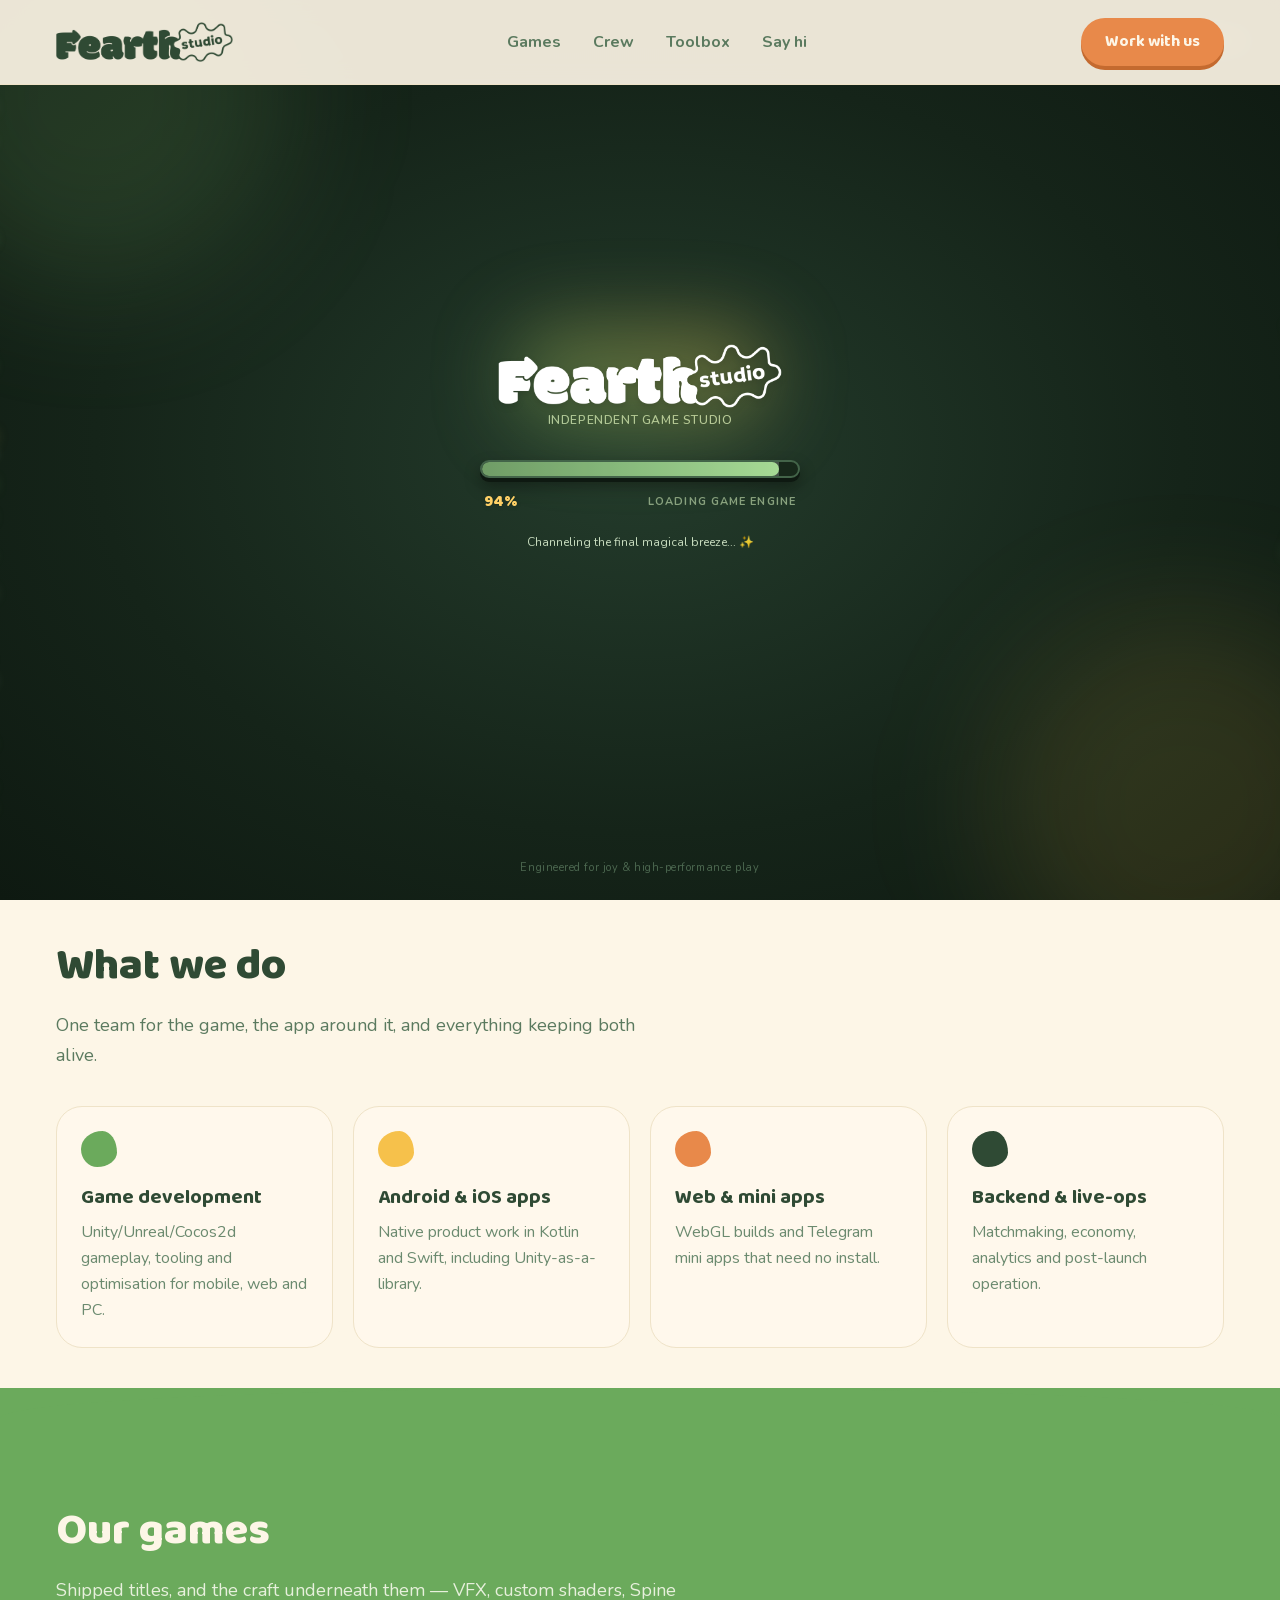
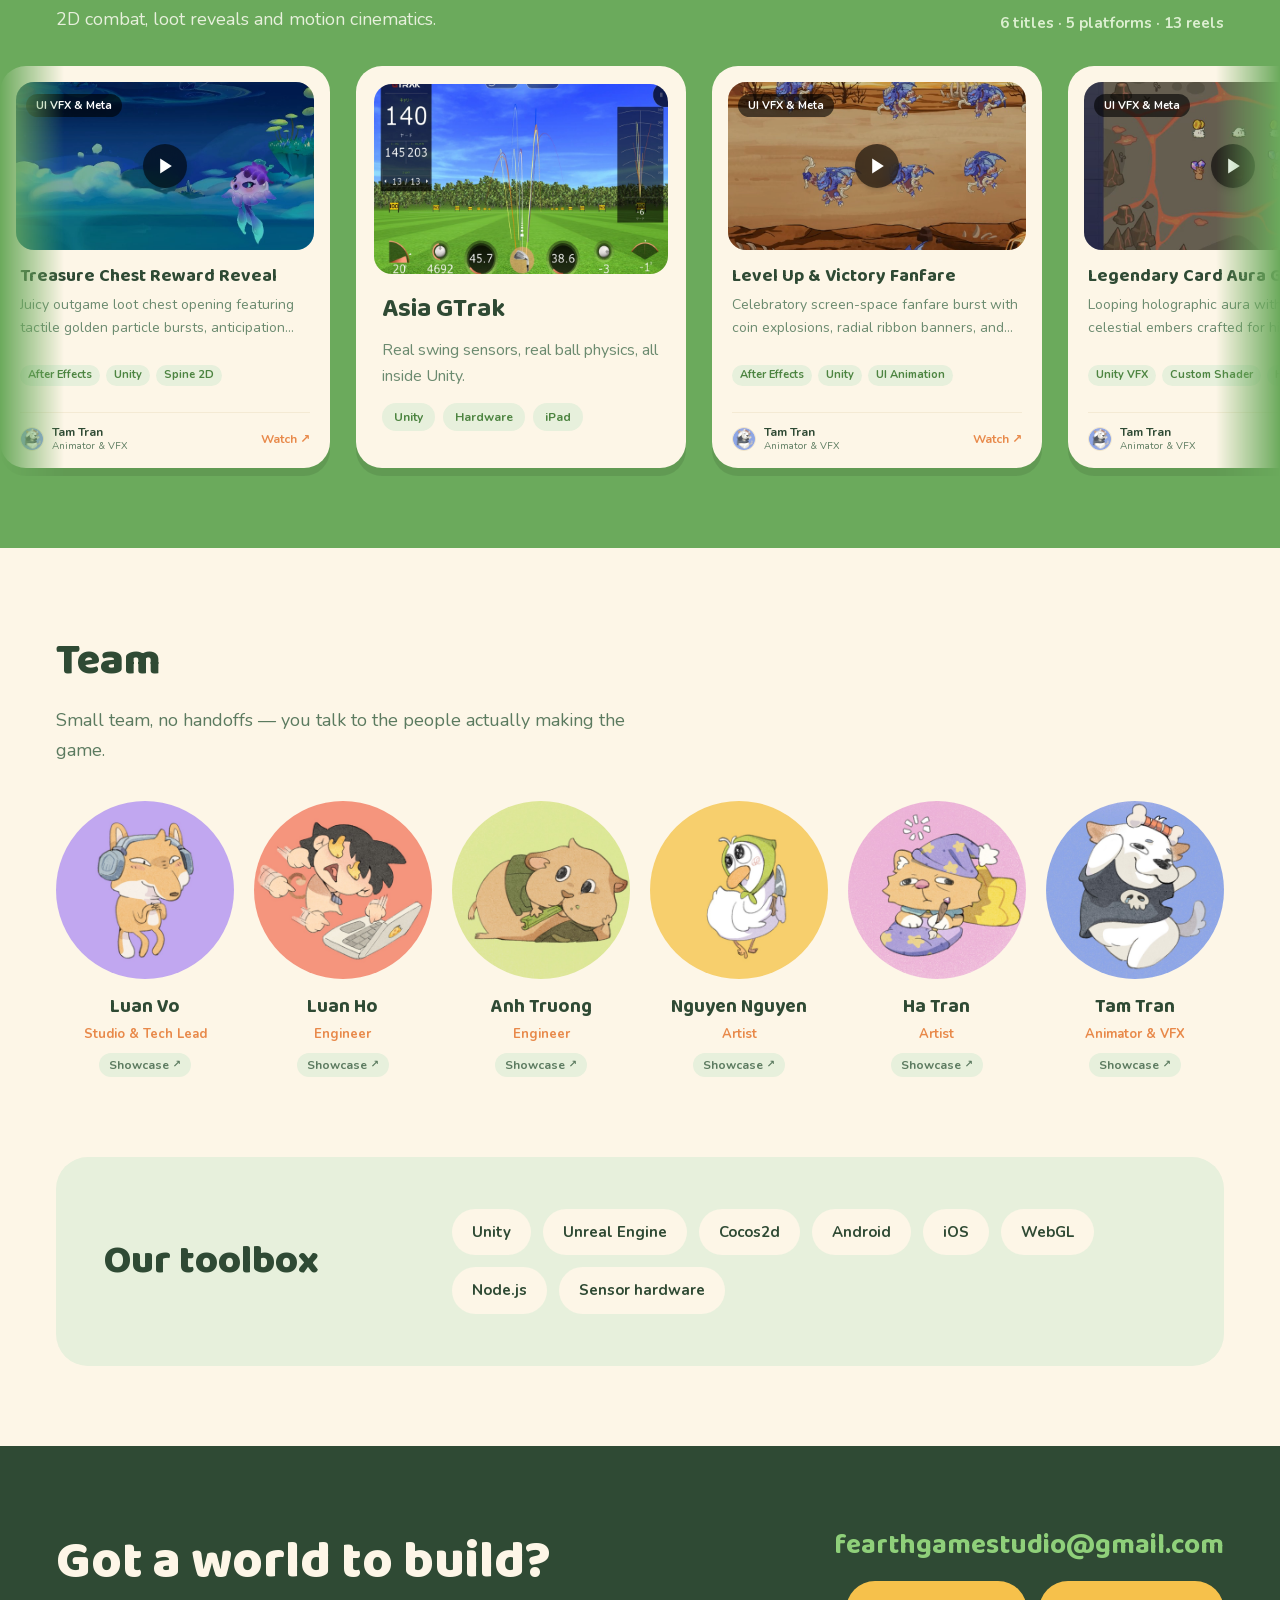
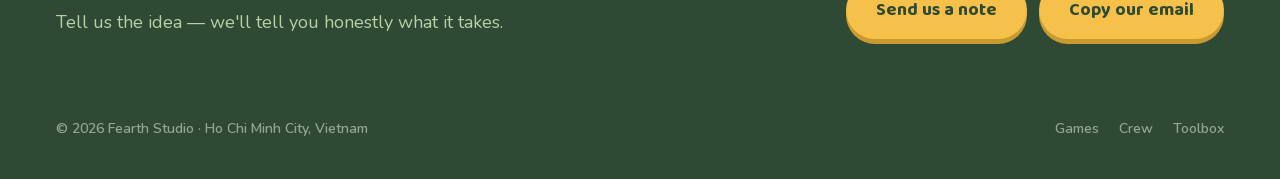
==== commit ffb675c4: "deploy web-offical@a62ccee" ====
--- a/index.html
+++ b/index.html
@@ -1 +1 @@
-<!DOCTYPE html><html lang="en" class="baloo_2_af724df2-module__MQR24G__variable nunito_388afa2a-module__RcTpVa__variable"><head><meta charSet="utf-8"/><meta name="viewport" content="width=device-width, initial-scale=1"/><link rel="preload" href="/_next/static/media/07454f8ad8aaac57-s.p.2kjei9psvcorz.woff2" as="font" crossorigin="" type="font/woff2"/><link rel="preload" href="/_next/static/media/d7d9c82e455b419c-s.p.2zp15__9k16__.woff2" as="font" crossorigin="" type="font/woff2"/><link rel="preload" href="/_next/static/media/e045b8a36dafeb96-s.p.1znw80anc03tc.woff2" as="font" crossorigin="" type="font/woff2"/><link rel="preload" href="/_next/static/media/e6d00ff86ef9e699-s.p.1vcas2uk12q5a.woff2" as="font" crossorigin="" type="font/woff2"/><link rel="preload" as="image" href="/brand/logo-forest.png"/><link rel="preload" as="image" href="/hero/asia-gtrak.jpg"/><link rel="stylesheet" href="/_next/static/chunks/3wo82h5rejjdi.css" data-precedence="next"/><link rel="preload" as="script" fetchPriority="low" href="/_next/static/chunks/3shhvhdmf5dn6.js"/><script src="/_next/static/chunks/1legvynvkn5__.js" async=""></script><script src="/_next/static/chunks/2-2pd9f-b3tmo.js" async=""></script><script src="/_next/static/chunks/1t7kqmjxbnm_f.js" async=""></script><script src="/_next/static/chunks/turbopack-268x8g4q2n1lz.js" async=""></script><script src="/_next/static/chunks/35vx_6zkrcc_y.js" async="" crossorigin=""></script><script src="/_next/static/chunks/2bjco126x4vn8.js" async="" crossorigin=""></script><script src="/_next/static/chunks/3iqxfzit7ujka.js" async="" crossorigin=""></script><script src="/_next/static/chunks/10y6yrhvpe02i.js" async="" crossorigin=""></script><script src="/_next/static/chunks/07zsi8g45d6j0.js" async="" crossorigin=""></script><meta name="theme-color" content="#FDF6E7"/><meta name="color-scheme" content="light"/><title>Fearth Studio — Games and mobile products, shipped end to end.</title><meta name="description" content="Fearth Studio designs, builds and looks after Unity games and native apps — six titles live across five platforms."/><meta name="application-name" content="Fearth Studio"/><link rel="author" href="https://fearth-studio.github.io"/><meta name="author" content="Fearth Studio"/><meta name="keywords" content="game studio,Unity development,outsourcing,mobile apps,WebGL,Vietnam"/><meta name="creator" content="Fearth Studio"/><meta name="robots" content="index, follow"/><link rel="canonical" href="https://fearth-studio.github.io/"/><meta property="og:title" content="Fearth Studio — Games and mobile products, shipped end to end."/><meta property="og:description" content="Fearth Studio designs, builds and looks after Unity games and native apps — six titles live across five platforms."/><meta property="og:url" content="https://fearth-studio.github.io/"/><meta property="og:site_name" content="Fearth Studio"/><meta property="og:locale" content="en_US"/><meta property="og:image" content="https://fearth-studio.github.io/opengraph-image.png?opengraph-image.0zpwhqgf-180m.png"/><meta property="og:image:type" content="image/png"/><meta property="og:image:width" content="1200"/><meta property="og:image:height" content="630"/><meta property="og:type" content="website"/><meta name="twitter:card" content="summary_large_image"/><meta name="twitter:title" content="Fearth Studio — Games and mobile products, shipped end to end."/><meta name="twitter:description" content="Fearth Studio designs, builds and looks after Unity games and native apps — six titles live across five platforms."/><meta name="twitter:image" content="https://fearth-studio.github.io/twitter-image.png?twitter-image.0zpwhqgf-180m.png"/><meta name="twitter:image:type" content="image/png"/><meta name="twitter:image:width" content="1200"/><meta name="twitter:image:height" content="630"/><link rel="icon" href="/favicon.ico?favicon.41t690uxb1_rp.ico" sizes="48x48" type="image/x-icon"/><link rel="icon" href="/icon.png?icon.3ykv_cr05-lvx.png" sizes="512x512" type="image/png"/><link rel="apple-touch-icon" href="/apple-icon.png?apple-icon.2ht11jb-yuc7v.png" sizes="180x180" type="image/png"/><meta name="next-size-adjust" content=""/><script src="/_next/static/chunks/0cz1d0mv5g_q7.js" noModule=""></script></head><body class="min-h-dvh"><div hidden=""><!--$--><!--/$--></div><script type="application/ld+json">{"@context":"https://schema.org","@type":"Organization","name":"Fearth Studio","url":"https://fearth-studio.github.io","logo":"https://fearth-studio.github.io/brand/logo-forest.png","email":"fearthgamestudio@gmail.com","description":"Fearth Studio designs, builds and looks after Unity games and native apps — six titles live across five platforms.","address":{"@type":"PostalAddress","addressLocality":"Ho Chi Minh City","addressCountry":"Vietnam"},"makesOffer":[{"@type":"Offer","itemOffered":{"@type":"VideoGame","name":"Asia GTrak","description":"Real swing sensors, real ball physics, all inside Unity."}},{"@type":"Offer","itemOffered":{"@type":"VideoGame","name":"Eternals","description":"A living world you can join from a phone or a browser tab."}},{"@type":"Offer","itemOffered":{"@type":"VideoGame","name":"Gomoku","description":"Five in a row with friends, right inside Telegram."}},{"@type":"Offer","itemOffered":{"@type":"VideoGame","name":"Gamification","description":"Five casual games and one reward economy in a native app."}},{"@type":"Offer","itemOffered":{"@type":"VideoGame","name":"WeeLand","description":"A 3D hangout that opens straight in the browser — no install."}},{"@type":"Offer","itemOffered":{"@type":"VideoGame","name":"ZombieWarrior","description":"Turn-based squad scraps with live PvP matchmaking."}}]}</script><header class="border-border bg-surface/92 sticky top-0 z-50 border-b backdrop-blur-md"><div class="max-w-shell mx-auto w-full px-6 sm:px-14 flex items-center justify-between gap-3 py-3.5 sm:gap-6 sm:py-4.5"><a class="flex items-center gap-3 text-inherit" aria-label="Fearth Studio — home" href="/"><img alt="" width="905" height="204" decoding="async" data-nimg="1" class="w-auto h-8 sm:h-10" style="color:transparent" src="/brand/logo-forest.png"/></a><nav aria-label="Primary" class="hidden lg:block"><ul class="flex gap-8 text-base font-bold"><li><a href="#games" class="text-fg-muted hover:text-accent transition-colors">Games</a></li><li><a href="#crew" class="text-fg-muted hover:text-accent transition-colors">Crew</a></li><li><a href="#toolbox" class="text-fg-muted hover:text-accent transition-colors">Toolbox</a></li><li><a href="#contact" class="text-fg-muted hover:text-accent transition-colors">Say hi</a></li></ul></nav><div class="flex items-center gap-2 sm:gap-3"><details class="group relative lg:hidden"><summary class="rounded-pill border-border-strong text-fg-strong flex cursor-pointer list-none items-center gap-2 border-2 px-3 py-2 text-sm font-bold sm:px-4 [&amp;::-webkit-details-marker]:hidden" aria-label="Toggle navigation"><span aria-hidden="true" class="text-base leading-none sm:hidden">☰</span><span class="hidden sm:inline">Menu</span><span aria-hidden="true" class="hidden transition-transform group-open:rotate-180 sm:inline">▾</span></summary><nav aria-label="Primary" class="border-border bg-surface shadow-card absolute right-0 z-50 mt-2 min-w-44 rounded-2xl border p-2"><ul class="flex flex-col"><li><a href="#games" class="text-fg-muted hover:bg-surface-muted hover:text-accent block rounded-xl px-4 py-2.5 font-bold transition-colors">Games</a></li><li><a href="#crew" class="text-fg-muted hover:bg-surface-muted hover:text-accent block rounded-xl px-4 py-2.5 font-bold transition-colors">Crew</a></li><li><a href="#toolbox" class="text-fg-muted hover:bg-surface-muted hover:text-accent block rounded-xl px-4 py-2.5 font-bold transition-colors">Toolbox</a></li><li><a href="#contact" class="text-fg-muted hover:bg-surface-muted hover:text-accent block rounded-xl px-4 py-2.5 font-bold transition-colors">Say hi</a></li></ul></nav></details><a class="inline-flex items-center justify-center gap-2 rounded-pill font-display font-bold whitespace-nowrap transition-[background-color,color,transform,box-shadow] duration-150 active:translate-y-1 bg-accent text-on-accent shadow-chunky-accent hover:bg-accent-soft active:shadow-[0_1px_0_var(--color-accent-strong)] px-4 py-2.5 text-sm sm:px-6 sm:py-3 sm:text-base" href="#contact"><span class="sm:hidden">Say hi</span><span class="hidden sm:inline">Work with us</span></a></div></div></header><main id="top"><section class="max-w-shell mx-auto w-full px-6 sm:px-14 overflow-x-hidden"><div class="relative grid grid-cols-1 items-end gap-8 pt-10 sm:gap-12 sm:pt-18 lg:grid-cols-2"><div aria-hidden="true" class="bg-sand pointer-events-none absolute -top-20 -right-16 size-64 rounded-full sm:-top-24 sm:-right-20 sm:size-80 lg:-top-35 lg:-right-22.5 lg:size-115"></div><div class="relative flex flex-col gap-5 pb-12 sm:gap-6 sm:pb-16 lg:pb-24"><span class="rounded-pill inline-flex items-center font-bold bg-surface-muted px-4 py-2.25 text-[13px] uppercase tracking-[0.12em] text-fg-muted self-start">Games · Android · iOS · Web</span><h1 id="hero-heading" class="font-display text-fg-strong text-[36px] leading-[1.08] font-extrabold sm:text-[62px]">Games and mobile products, shipped end to end.</h1><p class="text-fg-muted max-w-[520px] text-lg leading-relaxed text-pretty sm:text-xl">Fearth Studio designs, builds and looks after Unity games and native apps — six titles live across five platforms.</p><div class="flex flex-wrap gap-3.5 pt-2"><a class="inline-flex items-center justify-center gap-2 rounded-pill font-display font-bold whitespace-nowrap transition-[background-color,color,transform,box-shadow] duration-150 active:translate-y-1 bg-primary text-on-primary shadow-chunky-primary hover:bg-primary-soft active:shadow-[0_1px_0_var(--color-primary-strong)] px-7.5 py-3.75 text-lg" href="#games">See our products</a><a class="inline-flex items-center justify-center gap-2 rounded-pill font-display font-bold whitespace-nowrap transition-[background-color,color,transform,box-shadow] duration-150 border-2 border-border-strong bg-surface text-fg-strong hover:border-primary hover:text-primary-strong active:translate-y-0 px-7.5 py-3.75 text-lg" href="#crew">Talk to the team</a></div><div class="flex flex-wrap gap-8 pt-4 sm:gap-10 sm:pt-6"><div class="flex flex-col gap-1"><span class="font-display text-primary-strong text-[34px] font-extrabold">6</span><span class="text-fg-subtle text-[13px] font-bold">Titles live</span></div><div class="flex flex-col gap-1"><span class="font-display text-primary-strong text-[34px] font-extrabold">5</span><span class="text-fg-subtle text-[13px] font-bold">Platforms</span></div><div class="flex flex-col gap-1"><span class="font-display text-primary-strong text-[34px] font-extrabold">6</span><span class="text-fg-subtle text-[13px] font-bold">Engineers &amp; artists</span></div></div></div><div aria-hidden="true" class="relative flex items-end justify-center gap-3 pb-10 sm:gap-4 sm:pb-17.5"><div class="flex-col items-center gap-2.5 hidden sm:flex"><div class="bg-surface-inverse box-border w-[212px] h-[410px] p-2.25 rounded-[34px] shadow-device"><div class="h-full w-full overflow-hidden rounded-[26px] bg-blossom"><div class="relative h-full w-full overflow-hidden bg-blossom"><img alt="World of Eternians app screen" loading="lazy" decoding="async" data-nimg="fill" class="object-cover" style="position:absolute;height:100%;width:100%;left:0;top:0;right:0;bottom:0;color:transparent" src="/hero/eternals.jpg"/></div></div></div><p class="text-fg-muted text-center text-[13px] font-bold">Eternals</p></div><div class="flex flex-col items-center gap-2.5"><div class="bg-surface-inverse shadow-device-lg box-border h-[216px] w-[288px] rounded-[24px] p-2.5"><div class="h-full w-full overflow-hidden rounded-[17px] bg-surface-inverse"><div class="relative h-full w-full overflow-hidden bg-surface-inverse"><img alt="Asia GTrak shot tracking on iPad" decoding="async" data-nimg="fill" class="object-cover" style="position:absolute;height:100%;width:100%;left:0;top:0;right:0;bottom:0;color:transparent" src="/hero/asia-gtrak.jpg"/></div></div></div><p class="text-fg-muted text-center text-[13px] font-bold">Asia GTrak</p></div><div class="flex-col items-center gap-2.5 hidden min-[1440px]:flex"><div class="bg-surface-inverse box-border w-[212px] h-[410px] p-2.25 rounded-[34px] shadow-device"><div class="h-full w-full overflow-hidden rounded-[26px] bg-surface-muted"><div class="relative h-full w-full overflow-hidden bg-surface-muted"><img alt="Gamification app screen" loading="lazy" decoding="async" data-nimg="fill" class="object-cover" style="position:absolute;height:100%;width:100%;left:0;top:0;right:0;bottom:0;color:transparent" src="/hero/gamification.png"/></div></div></div><p class="text-fg-muted text-center text-[13px] font-bold">Gamification</p></div></div></div></section><section id="what-we-do" aria-labelledby="services-heading" class="section-anchor"><div class="max-w-shell mx-auto w-full px-6 sm:px-14 flex flex-col gap-7 py-14 sm:gap-9 sm:py-20"><div class="flex flex-wrap items-end justify-between gap-3"><div class="flex max-w-[620px] flex-col gap-3"><h2 id="services-heading" class="font-display text-[32px] font-extrabold sm:text-[44px] text-fg-strong">What we do</h2><p class="text-lg leading-relaxed text-fg-muted">One team for the game, the app around it, and everything keeping both alive.</p></div></div><ul class="grid grid-cols-1 gap-5 sm:grid-cols-2 lg:grid-cols-4"><li class="flex"><article class="rounded-card border-border bg-surface-soft hover:shadow-card flex h-full w-full flex-col gap-4 border p-6 transition-[transform,box-shadow] duration-200 hover:-translate-y-1"><span aria-hidden="true" class="block size-9 shrink-0 rounded-[60%_40%_55%_45%/50%_60%_40%_50%] bg-primary"></span><div class="flex flex-col gap-2"><h3 class="font-display text-fg-strong text-xl font-bold">Game development</h3><p class="text-sage-soft text-base leading-relaxed">Unity/Unreal/Cocos2d gameplay, tooling and optimisation for mobile, web and PC.</p></div></article></li><li class="flex"><article class="rounded-card border-border bg-surface-soft hover:shadow-card flex h-full w-full flex-col gap-4 border p-6 transition-[transform,box-shadow] duration-200 hover:-translate-y-1"><span aria-hidden="true" class="block size-9 shrink-0 rounded-[60%_40%_55%_45%/50%_60%_40%_50%] bg-highlight"></span><div class="flex flex-col gap-2"><h3 class="font-display text-fg-strong text-xl font-bold">Android &amp; iOS apps</h3><p class="text-sage-soft text-base leading-relaxed">Native product work in Kotlin and Swift, including Unity-as-a-library.</p></div></article></li><li class="flex"><article class="rounded-card border-border bg-surface-soft hover:shadow-card flex h-full w-full flex-col gap-4 border p-6 transition-[transform,box-shadow] duration-200 hover:-translate-y-1"><span aria-hidden="true" class="block size-9 shrink-0 rounded-[60%_40%_55%_45%/50%_60%_40%_50%] bg-accent"></span><div class="flex flex-col gap-2"><h3 class="font-display text-fg-strong text-xl font-bold">Web &amp; mini apps</h3><p class="text-sage-soft text-base leading-relaxed">WebGL builds and Telegram mini apps that need no install.</p></div></article></li><li class="flex"><article class="rounded-card border-border bg-surface-soft hover:shadow-card flex h-full w-full flex-col gap-4 border p-6 transition-[transform,box-shadow] duration-200 hover:-translate-y-1"><span aria-hidden="true" class="block size-9 shrink-0 rounded-[60%_40%_55%_45%/50%_60%_40%_50%] bg-surface-inverse"></span><div class="flex flex-col gap-2"><h3 class="font-display text-fg-strong text-xl font-bold">Backend &amp; live-ops</h3><p class="text-sage-soft text-base leading-relaxed">Matchmaking, economy, analytics and post-launch operation.</p></div></article></li></ul></div></section><section id="games" aria-labelledby="games-heading" class="section-anchor bg-primary"><div class="bg-primary -mt-10 h-14 rounded-t-[100%_38px] sm:h-[90px] sm:rounded-t-[100%_60px]"></div><div class="max-w-shell mx-auto w-full px-6 sm:px-14 pt-3 sm:pt-5"><div class="flex flex-wrap items-end justify-between gap-3"><div class="flex max-w-[620px] flex-col gap-3"><h2 id="games-heading" class="font-display text-[32px] font-extrabold sm:text-[44px] text-surface">Our games</h2><p class="text-lg leading-relaxed text-surface-muted">Shipped titles, and the craft underneath them — VFX, custom shaders, Spine 2D combat, loot reveals and motion cinematics.</p></div><p class="text-mint-light text-[15px] font-bold">6<!-- --> titles · <!-- -->5<!-- --> platforms ·<!-- --> <!-- -->13<!-- --> reels</p></div></div><div class="marquee-viewport group relative mt-7 overflow-hidden pb-14 sm:mt-8 sm:pb-20" style="mask-image:linear-gradient(to right, transparent, black 4rem, black calc(100% - 4rem), transparent);-webkit-mask-image:linear-gradient(to right, transparent, black 4rem, black calc(100% - 4rem), transparent)"><ul class="marquee-track animate-marquee flex w-max group-hover:[animation-play-state:paused] motion-reduce:[animation-play-state:running]"><li class="flex w-[286px] shrink-0 pr-5 sm:w-[356px] sm:pr-6.5"><div class="group rounded-card bg-surface shadow-card hover:shadow-card-hover flex h-full w-full cursor-pointer flex-col overflow-hidden p-4 transition-[transform,box-shadow] duration-200 hover:-translate-y-1"><div class="bg-surface-muted relative aspect-video w-full overflow-hidden rounded-[18px]"><video src="/crew/art/tam-tran/ui-vfx-chest-open.mp4" poster="/crew/art/tam-tran/ui-vfx-chest-open-poster.jpg" muted="" loop="" playsInline="" preload="none" class="h-full w-full object-cover transition-transform duration-300 group-hover:scale-105"></video><div class="absolute inset-0 flex items-center justify-center bg-black/20 transition-opacity duration-200 opacity-100"><div class="flex size-11 items-center justify-center rounded-full bg-black/60 text-white shadow-md backdrop-blur-sm transition-transform group-hover:scale-110"><svg class="ml-0.5 size-5 fill-current" viewBox="0 0 24 24" aria-hidden="true"><polygon points="5 3 19 12 5 21 5 3"></polygon></svg></div></div><div class="absolute top-2.5 left-2.5"><span class="rounded-full bg-black/60 px-2.5 py-1 text-[11px] font-bold text-white backdrop-blur-sm">UI VFX &amp; Meta</span></div></div><div class="mt-3 flex flex-1 flex-col justify-between gap-3 px-1"><div><h4 class="font-display text-fg-strong group-hover:text-primary text-lg font-bold transition-colors">Treasure Chest Reward Reveal</h4><p class="text-sage-soft mt-1 line-clamp-2 text-xs leading-relaxed sm:text-sm">Juicy outgame loot chest opening featuring tactile golden particle bursts, anticipation pop, and celebratory light rays.</p></div><div class="flex flex-wrap gap-1.5"><span class="rounded-pill inline-flex items-center font-bold bg-surface-muted text-primary-strong px-2 py-0.5 text-[11px]">After Effects</span><span class="rounded-pill inline-flex items-center font-bold bg-surface-muted text-primary-strong px-2 py-0.5 text-[11px]">Unity</span><span class="rounded-pill inline-flex items-center font-bold bg-surface-muted text-primary-strong px-2 py-0.5 text-[11px]">Spine 2D</span></div><div class="border-border/60 flex items-center justify-between border-t pt-3"><div class="flex items-center gap-2"><div class="border-border relative size-6 shrink-0 overflow-hidden rounded-full border"><img alt="Tam Tran" loading="lazy" decoding="async" data-nimg="fill" class="object-cover" style="position:absolute;height:100%;width:100%;left:0;top:0;right:0;bottom:0;color:transparent" src="/crew/member-06.jpg"/></div><div class="flex flex-col"><span class="text-fg-strong text-xs leading-tight font-bold">Tam Tran</span><span class="text-fg-muted text-[10px] leading-tight">Animator &amp; VFX</span></div></div><span class="text-accent text-xs font-bold transition-transform group-hover:translate-x-0.5">Watch ↗</span></div></div></div></li><li class="flex w-[286px] shrink-0 pr-5 sm:w-[356px] sm:pr-6.5"><article class="rounded-card bg-surface shadow-card hover:shadow-card-hover flex h-full w-full flex-col gap-4 p-4.5 transition-[transform,box-shadow] duration-200 hover:-translate-y-1"><div class="h-[190px] overflow-hidden rounded-[18px]"><div class="relative h-full w-full overflow-hidden"><img alt="Asia GTrak shot tracking screen" loading="lazy" decoding="async" data-nimg="fill" class="object-cover" style="position:absolute;height:100%;width:100%;left:0;top:0;right:0;bottom:0;color:transparent" src="/crew/art/luan-vo/gtrak-shot-tracking.jpg"/></div></div><div class="flex flex-col gap-2 px-2 pb-2.5"><h3 class="font-display text-fg-strong text-[26px] font-bold">Asia GTrak</h3><p class="text-sage-soft text-base leading-relaxed">Real swing sensors, real ball physics, all inside Unity.</p><ul class="flex flex-wrap gap-2 pt-1.5"><li><span class="rounded-pill inline-flex items-center font-bold bg-surface-muted px-3 py-1.5 text-xs text-primary-strong">Unity</span></li><li><span class="rounded-pill inline-flex items-center font-bold bg-surface-muted px-3 py-1.5 text-xs text-primary-strong">Hardware</span></li><li><span class="rounded-pill inline-flex items-center font-bold bg-surface-muted px-3 py-1.5 text-xs text-primary-strong">iPad</span></li></ul></div></article></li><li class="flex w-[286px] shrink-0 pr-5 sm:w-[356px] sm:pr-6.5"><div class="group rounded-card bg-surface shadow-card hover:shadow-card-hover flex h-full w-full cursor-pointer flex-col overflow-hidden p-4 transition-[transform,box-shadow] duration-200 hover:-translate-y-1"><div class="bg-surface-muted relative aspect-video w-full overflow-hidden rounded-[18px]"><video src="/crew/art/tam-tran/ui-vfx-reward-burst.mp4" poster="/crew/art/tam-tran/ui-vfx-reward-burst-poster.jpg" muted="" loop="" playsInline="" preload="none" class="h-full w-full object-cover transition-transform duration-300 group-hover:scale-105"></video><div class="absolute inset-0 flex items-center justify-center bg-black/20 transition-opacity duration-200 opacity-100"><div class="flex size-11 items-center justify-center rounded-full bg-black/60 text-white shadow-md backdrop-blur-sm transition-transform group-hover:scale-110"><svg class="ml-0.5 size-5 fill-current" viewBox="0 0 24 24" aria-hidden="true"><polygon points="5 3 19 12 5 21 5 3"></polygon></svg></div></div><div class="absolute top-2.5 left-2.5"><span class="rounded-full bg-black/60 px-2.5 py-1 text-[11px] font-bold text-white backdrop-blur-sm">UI VFX &amp; Meta</span></div></div><div class="mt-3 flex flex-1 flex-col justify-between gap-3 px-1"><div><h4 class="font-display text-fg-strong group-hover:text-primary text-lg font-bold transition-colors">Level Up &amp; Victory Fanfare</h4><p class="text-sage-soft mt-1 line-clamp-2 text-xs leading-relaxed sm:text-sm">Celebratory screen-space fanfare burst with coin explosions, radial ribbon banners, and sparkling particle dynamics.</p></div><div class="flex flex-wrap gap-1.5"><span class="rounded-pill inline-flex items-center font-bold bg-surface-muted text-primary-strong px-2 py-0.5 text-[11px]">After Effects</span><span class="rounded-pill inline-flex items-center font-bold bg-surface-muted text-primary-strong px-2 py-0.5 text-[11px]">Unity</span><span class="rounded-pill inline-flex items-center font-bold bg-surface-muted text-primary-strong px-2 py-0.5 text-[11px]">UI Animation</span></div><div class="border-border/60 flex items-center justify-between border-t pt-3"><div class="flex items-center gap-2"><div class="border-border relative size-6 shrink-0 overflow-hidden rounded-full border"><img alt="Tam Tran" loading="lazy" decoding="async" data-nimg="fill" class="object-cover" style="position:absolute;height:100%;width:100%;left:0;top:0;right:0;bottom:0;color:transparent" src="/crew/member-06.jpg"/></div><div class="flex flex-col"><span class="text-fg-strong text-xs leading-tight font-bold">Tam Tran</span><span class="text-fg-muted text-[10px] leading-tight">Animator &amp; VFX</span></div></div><span class="text-accent text-xs font-bold transition-transform group-hover:translate-x-0.5">Watch ↗</span></div></div></div></li><li class="flex w-[286px] shrink-0 pr-5 sm:w-[356px] sm:pr-6.5"><div class="group rounded-card bg-surface shadow-card hover:shadow-card-hover flex h-full w-full cursor-pointer flex-col overflow-hidden p-4 transition-[transform,box-shadow] duration-200 hover:-translate-y-1"><div class="bg-surface-muted relative aspect-video w-full overflow-hidden rounded-[18px]"><video src="/crew/art/tam-tran/ui-vfx-card-glow.mp4" poster="/crew/art/tam-tran/ui-vfx-card-glow-poster.jpg" muted="" loop="" playsInline="" preload="none" class="h-full w-full object-cover transition-transform duration-300 group-hover:scale-105"></video><div class="absolute inset-0 flex items-center justify-center bg-black/20 transition-opacity duration-200 opacity-100"><div class="flex size-11 items-center justify-center rounded-full bg-black/60 text-white shadow-md backdrop-blur-sm transition-transform group-hover:scale-110"><svg class="ml-0.5 size-5 fill-current" viewBox="0 0 24 24" aria-hidden="true"><polygon points="5 3 19 12 5 21 5 3"></polygon></svg></div></div><div class="absolute top-2.5 left-2.5"><span class="rounded-full bg-black/60 px-2.5 py-1 text-[11px] font-bold text-white backdrop-blur-sm">UI VFX &amp; Meta</span></div></div><div class="mt-3 flex flex-1 flex-col justify-between gap-3 px-1"><div><h4 class="font-display text-fg-strong group-hover:text-primary text-lg font-bold transition-colors">Legendary Card Aura Glow</h4><p class="text-sage-soft mt-1 line-clamp-2 text-xs leading-relaxed sm:text-sm">Looping holographic aura with floating celestial embers crafted for high-rarity reward cards in outgame inventory screens.</p></div><div class="flex flex-wrap gap-1.5"><span class="rounded-pill inline-flex items-center font-bold bg-surface-muted text-primary-strong px-2 py-0.5 text-[11px]">Unity VFX</span><span class="rounded-pill inline-flex items-center font-bold bg-surface-muted text-primary-strong px-2 py-0.5 text-[11px]">Custom Shader</span><span class="rounded-pill inline-flex items-center font-bold bg-surface-muted text-primary-strong px-2 py-0.5 text-[11px]">HLSL</span></div><div class="border-border/60 flex items-center justify-between border-t pt-3"><div class="flex items-center gap-2"><div class="border-border relative size-6 shrink-0 overflow-hidden rounded-full border"><img alt="Tam Tran" loading="lazy" decoding="async" data-nimg="fill" class="object-cover" style="position:absolute;height:100%;width:100%;left:0;top:0;right:0;bottom:0;color:transparent" src="/crew/member-06.jpg"/></div><div class="flex flex-col"><span class="text-fg-strong text-xs leading-tight font-bold">Tam Tran</span><span class="text-fg-muted text-[10px] leading-tight">Animator &amp; VFX</span></div></div><span class="text-accent text-xs font-bold transition-transform group-hover:translate-x-0.5">Watch ↗</span></div></div></div></li><li class="flex w-[286px] shrink-0 pr-5 sm:w-[356px] sm:pr-6.5"><article class="rounded-card bg-surface shadow-card hover:shadow-card-hover flex h-full w-full flex-col gap-4 p-4.5 transition-[transform,box-shadow] duration-200 hover:-translate-y-1"><div class="h-[190px] overflow-hidden rounded-[18px]"><div class="relative h-full w-full overflow-hidden"><img alt="World of Eternians key art" loading="lazy" decoding="async" data-nimg="fill" class="object-cover" style="position:absolute;height:100%;width:100%;left:0;top:0;right:0;bottom:0;color:transparent" src="/crew/art/luan-ho/world-of-eternians.png"/></div></div><div class="flex flex-col gap-2 px-2 pb-2.5"><h3 class="font-display text-fg-strong text-[26px] font-bold">Eternals</h3><p class="text-sage-soft text-base leading-relaxed">A living world you can join from a phone or a browser tab.</p><ul class="flex flex-wrap gap-2 pt-1.5"><li><span class="rounded-pill inline-flex items-center font-bold bg-surface-muted px-3 py-1.5 text-xs text-primary-strong">Metaverse</span></li><li><span class="rounded-pill inline-flex items-center font-bold bg-surface-muted px-3 py-1.5 text-xs text-primary-strong">WebGL</span></li><li><span class="rounded-pill inline-flex items-center font-bold bg-surface-muted px-3 py-1.5 text-xs text-primary-strong">Mobile</span></li></ul></div></article></li><li class="flex w-[286px] shrink-0 pr-5 sm:w-[356px] sm:pr-6.5"><div class="group rounded-card bg-surface shadow-card hover:shadow-card-hover flex h-full w-full cursor-pointer flex-col overflow-hidden p-4 transition-[transform,box-shadow] duration-200 hover:-translate-y-1"><div class="bg-surface-muted relative aspect-video w-full overflow-hidden rounded-[18px]"><video src="/crew/art/luan-vo/shader-water.mp4" poster="/crew/art/luan-vo/shader-water-poster.jpg" muted="" loop="" playsInline="" preload="none" class="h-full w-full object-cover transition-transform duration-300 group-hover:scale-105"></video><div class="absolute inset-0 flex items-center justify-center bg-black/20 transition-opacity duration-200 opacity-100"><div class="flex size-11 items-center justify-center rounded-full bg-black/60 text-white shadow-md backdrop-blur-sm transition-transform group-hover:scale-110"><svg class="ml-0.5 size-5 fill-current" viewBox="0 0 24 24" aria-hidden="true"><polygon points="5 3 19 12 5 21 5 3"></polygon></svg></div></div><div class="absolute top-2.5 left-2.5"><span class="rounded-full bg-black/60 px-2.5 py-1 text-[11px] font-bold text-white backdrop-blur-sm">Shaders &amp; Tech</span></div></div><div class="mt-3 flex flex-1 flex-col justify-between gap-3 px-1"><div><h4 class="font-display text-fg-strong group-hover:text-primary text-lg font-bold transition-colors">Interactive Ocean &amp; Caustics Shader</h4><p class="text-sage-soft mt-1 line-clamp-2 text-xs leading-relaxed sm:text-sm">Real-time procedural stylized water surface with depth coloration, dynamic vertex wave displacement, and foam caustics.</p></div><div class="flex flex-wrap gap-1.5"><span class="rounded-pill inline-flex items-center font-bold bg-surface-muted text-primary-strong px-2 py-0.5 text-[11px]">Unity</span><span class="rounded-pill inline-flex items-center font-bold bg-surface-muted text-primary-strong px-2 py-0.5 text-[11px]">HLSL</span><span class="rounded-pill inline-flex items-center font-bold bg-surface-muted text-primary-strong px-2 py-0.5 text-[11px]">Shader Graph</span></div><div class="border-border/60 flex items-center justify-between border-t pt-3"><div class="flex items-center gap-2"><div class="border-border relative size-6 shrink-0 overflow-hidden rounded-full border"><img alt="Luan Vo" loading="lazy" decoding="async" data-nimg="fill" class="object-cover" style="position:absolute;height:100%;width:100%;left:0;top:0;right:0;bottom:0;color:transparent" src="/crew/member-01.jpg"/></div><div class="flex flex-col"><span class="text-fg-strong text-xs leading-tight font-bold">Luan Vo</span><span class="text-fg-muted text-[10px] leading-tight">Studio &amp; Tech Lead</span></div></div><span class="text-accent text-xs font-bold transition-transform group-hover:translate-x-0.5">Watch ↗</span></div></div></div></li><li class="flex w-[286px] shrink-0 pr-5 sm:w-[356px] sm:pr-6.5"><div class="group rounded-card bg-surface shadow-card hover:shadow-card-hover flex h-full w-full cursor-pointer flex-col overflow-hidden p-4 transition-[transform,box-shadow] duration-200 hover:-translate-y-1"><div class="bg-surface-muted relative aspect-video w-full overflow-hidden rounded-[18px]"><video src="/crew/art/luan-vo/shader-dissolve.mp4" poster="/crew/art/luan-vo/shader-dissolve-poster.jpg" muted="" loop="" playsInline="" preload="none" class="h-full w-full object-cover transition-transform duration-300 group-hover:scale-105"></video><div class="absolute inset-0 flex items-center justify-center bg-black/20 transition-opacity duration-200 opacity-100"><div class="flex size-11 items-center justify-center rounded-full bg-black/60 text-white shadow-md backdrop-blur-sm transition-transform group-hover:scale-110"><svg class="ml-0.5 size-5 fill-current" viewBox="0 0 24 24" aria-hidden="true"><polygon points="5 3 19 12 5 21 5 3"></polygon></svg></div></div><div class="absolute top-2.5 left-2.5"><span class="rounded-full bg-black/60 px-2.5 py-1 text-[11px] font-bold text-white backdrop-blur-sm">Shaders &amp; Tech</span></div></div><div class="mt-3 flex flex-1 flex-col justify-between gap-3 px-1"><div><h4 class="font-display text-fg-strong group-hover:text-primary text-lg font-bold transition-colors">Mesh Dissolve &amp; Fracture FX</h4><p class="text-sage-soft mt-1 line-clamp-2 text-xs leading-relaxed sm:text-sm">Dynamic edge burn and particle disintegration effect with glowing emission rim highlights and procedural dissolve noise.</p></div><div class="flex flex-wrap gap-1.5"><span class="rounded-pill inline-flex items-center font-bold bg-surface-muted text-primary-strong px-2 py-0.5 text-[11px]">Unity</span><span class="rounded-pill inline-flex items-center font-bold bg-surface-muted text-primary-strong px-2 py-0.5 text-[11px]">HLSL</span><span class="rounded-pill inline-flex items-center font-bold bg-surface-muted text-primary-strong px-2 py-0.5 text-[11px]">VFX Graph</span></div><div class="border-border/60 flex items-center justify-between border-t pt-3"><div class="flex items-center gap-2"><div class="border-border relative size-6 shrink-0 overflow-hidden rounded-full border"><img alt="Luan Vo" loading="lazy" decoding="async" data-nimg="fill" class="object-cover" style="position:absolute;height:100%;width:100%;left:0;top:0;right:0;bottom:0;color:transparent" src="/crew/member-01.jpg"/></div><div class="flex flex-col"><span class="text-fg-strong text-xs leading-tight font-bold">Luan Vo</span><span class="text-fg-muted text-[10px] leading-tight">Studio &amp; Tech Lead</span></div></div><span class="text-accent text-xs font-bold transition-transform group-hover:translate-x-0.5">Watch ↗</span></div></div></div></li><li class="flex w-[286px] shrink-0 pr-5 sm:w-[356px] sm:pr-6.5"><article class="rounded-card bg-surface shadow-card hover:shadow-card-hover flex h-full w-full flex-col gap-4 p-4.5 transition-[transform,box-shadow] duration-200 hover:-translate-y-1"><div class="h-[190px] overflow-hidden rounded-[18px]"><div class="relative h-full w-full overflow-hidden"><img alt="Eternians Gomoku key art" loading="lazy" decoding="async" data-nimg="fill" class="object-cover" style="position:absolute;height:100%;width:100%;left:0;top:0;right:0;bottom:0;color:transparent" src="/crew/art/luan-ho/gomoku.png"/></div></div><div class="flex flex-col gap-2 px-2 pb-2.5"><h3 class="font-display text-fg-strong text-[26px] font-bold">Gomoku</h3><p class="text-sage-soft text-base leading-relaxed">Five in a row with friends, right inside Telegram.</p><ul class="flex flex-wrap gap-2 pt-1.5"><li><span class="rounded-pill inline-flex items-center font-bold bg-surface-muted px-3 py-1.5 text-xs text-primary-strong">Telegram</span></li><li><span class="rounded-pill inline-flex items-center font-bold bg-surface-muted px-3 py-1.5 text-xs text-primary-strong">Realtime</span></li></ul></div></article></li><li class="flex w-[286px] shrink-0 pr-5 sm:w-[356px] sm:pr-6.5"><div class="group rounded-card bg-surface shadow-card hover:shadow-card-hover flex h-full w-full cursor-pointer flex-col overflow-hidden p-4 transition-[transform,box-shadow] duration-200 hover:-translate-y-1"><div class="bg-surface-muted relative aspect-video w-full overflow-hidden rounded-[18px]"><img alt="GTrak Simulator — On-Course Demo" loading="lazy" decoding="async" data-nimg="fill" class="object-cover transition-transform duration-300 group-hover:scale-105" style="position:absolute;height:100%;width:100%;left:0;top:0;right:0;bottom:0;color:transparent" src="/crew/art/luan-vo/gtrak-course-demo.jpg"/><div class="absolute inset-0 flex items-center justify-center bg-black/20 transition-opacity duration-200 opacity-100"><div class="flex size-11 items-center justify-center rounded-full bg-black/60 text-white shadow-md backdrop-blur-sm transition-transform group-hover:scale-110"><svg class="ml-0.5 size-5 fill-current" viewBox="0 0 24 24" aria-hidden="true"><polygon points="5 3 19 12 5 21 5 3"></polygon></svg></div></div><div class="absolute top-2.5 left-2.5"><span class="rounded-full bg-black/60 px-2.5 py-1 text-[11px] font-bold text-white backdrop-blur-sm">Shaders &amp; Tech</span></div></div><div class="mt-3 flex flex-1 flex-col justify-between gap-3 px-1"><div><h4 class="font-display text-fg-strong group-hover:text-primary text-lg font-bold transition-colors">GTrak Simulator — On-Course Demo</h4><p class="text-sage-soft mt-1 line-clamp-2 text-xs leading-relaxed sm:text-sm">Real-world live telemetry demo at Kasugai course, Japan: hardware sensor on the tee, iPad client in hand, reading and rendering every shot live.</p></div><div class="flex flex-wrap gap-1.5"><span class="rounded-pill inline-flex items-center font-bold bg-surface-muted text-primary-strong px-2 py-0.5 text-[11px]">Unity</span><span class="rounded-pill inline-flex items-center font-bold bg-surface-muted text-primary-strong px-2 py-0.5 text-[11px]">iPadOS</span><span class="rounded-pill inline-flex items-center font-bold bg-surface-muted text-primary-strong px-2 py-0.5 text-[11px]">Sensor Hardware</span><span class="text-fg-muted self-center text-[10px] font-semibold">+<!-- -->1</span></div><div class="border-border/60 flex items-center justify-between border-t pt-3"><div class="flex items-center gap-2"><div class="border-border relative size-6 shrink-0 overflow-hidden rounded-full border"><img alt="Luan Vo" loading="lazy" decoding="async" data-nimg="fill" class="object-cover" style="position:absolute;height:100%;width:100%;left:0;top:0;right:0;bottom:0;color:transparent" src="/crew/member-01.jpg"/></div><div class="flex flex-col"><span class="text-fg-strong text-xs leading-tight font-bold">Luan Vo</span><span class="text-fg-muted text-[10px] leading-tight">Studio &amp; Tech Lead</span></div></div><span class="text-accent text-xs font-bold transition-transform group-hover:translate-x-0.5">Watch ↗</span></div></div></div></li><li class="flex w-[286px] shrink-0 pr-5 sm:w-[356px] sm:pr-6.5"><div class="group rounded-card bg-surface shadow-card hover:shadow-card-hover flex h-full w-full cursor-pointer flex-col overflow-hidden p-4 transition-[transform,box-shadow] duration-200 hover:-translate-y-1"><div class="bg-surface-muted relative aspect-video w-full overflow-hidden rounded-[18px]"><video src="/crew/art/tam-tran/character-combat-01.mp4" poster="/crew/art/tam-tran/character-combat-01-poster.jpg" muted="" loop="" playsInline="" preload="none" class="h-full w-full object-cover transition-transform duration-300 group-hover:scale-105"></video><div class="absolute inset-0 flex items-center justify-center bg-black/20 transition-opacity duration-200 opacity-100"><div class="flex size-11 items-center justify-center rounded-full bg-black/60 text-white shadow-md backdrop-blur-sm transition-transform group-hover:scale-110"><svg class="ml-0.5 size-5 fill-current" viewBox="0 0 24 24" aria-hidden="true"><polygon points="5 3 19 12 5 21 5 3"></polygon></svg></div></div><div class="absolute top-2.5 left-2.5"><span class="rounded-full bg-black/60 px-2.5 py-1 text-[11px] font-bold text-white backdrop-blur-sm">Combat &amp; Motion</span></div></div><div class="mt-3 flex flex-1 flex-col justify-between gap-3 px-1"><div><h4 class="font-display text-fg-strong group-hover:text-primary text-lg font-bold transition-colors">Warrior Combat Combo</h4><p class="text-sage-soft mt-1 line-clamp-2 text-xs leading-relaxed sm:text-sm">Multi-hit melee sword animation with impact frames, secondary weapon trails, and sharp anticipation arcs.</p></div><div class="flex flex-wrap gap-1.5"><span class="rounded-pill inline-flex items-center font-bold bg-surface-muted text-primary-strong px-2 py-0.5 text-[11px]">Spine 2D</span><span class="rounded-pill inline-flex items-center font-bold bg-surface-muted text-primary-strong px-2 py-0.5 text-[11px]">After Effects</span></div><div class="border-border/60 flex items-center justify-between border-t pt-3"><div class="flex items-center gap-2"><div class="border-border relative size-6 shrink-0 overflow-hidden rounded-full border"><img alt="Tam Tran" loading="lazy" decoding="async" data-nimg="fill" class="object-cover" style="position:absolute;height:100%;width:100%;left:0;top:0;right:0;bottom:0;color:transparent" src="/crew/member-06.jpg"/></div><div class="flex flex-col"><span class="text-fg-strong text-xs leading-tight font-bold">Tam Tran</span><span class="text-fg-muted text-[10px] leading-tight">Animator &amp; VFX</span></div></div><span class="text-accent text-xs font-bold transition-transform group-hover:translate-x-0.5">Watch ↗</span></div></div></div></li><li class="flex w-[286px] shrink-0 pr-5 sm:w-[356px] sm:pr-6.5"><div class="group rounded-card bg-surface shadow-card hover:shadow-card-hover flex h-full w-full cursor-pointer flex-col overflow-hidden p-4 transition-[transform,box-shadow] duration-200 hover:-translate-y-1"><div class="bg-surface-muted relative aspect-video w-full overflow-hidden rounded-[18px]"><video src="/crew/art/tam-tran/character-combat-02.mp4" poster="/crew/art/tam-tran/character-combat-02-poster.jpg" muted="" loop="" playsInline="" preload="none" class="h-full w-full object-cover transition-transform duration-300 group-hover:scale-105"></video><div class="absolute inset-0 flex items-center justify-center bg-black/20 transition-opacity duration-200 opacity-100"><div class="flex size-11 items-center justify-center rounded-full bg-black/60 text-white shadow-md backdrop-blur-sm transition-transform group-hover:scale-110"><svg class="ml-0.5 size-5 fill-current" viewBox="0 0 24 24" aria-hidden="true"><polygon points="5 3 19 12 5 21 5 3"></polygon></svg></div></div><div class="absolute top-2.5 left-2.5"><span class="rounded-full bg-black/60 px-2.5 py-1 text-[11px] font-bold text-white backdrop-blur-sm">Combat &amp; Motion</span></div></div><div class="mt-3 flex flex-1 flex-col justify-between gap-3 px-1"><div><h4 class="font-display text-fg-strong group-hover:text-primary text-lg font-bold transition-colors">Hero Attack Sequence</h4><p class="text-sage-soft mt-1 line-clamp-2 text-xs leading-relaxed sm:text-sm">Fluid multi-stage attack combo featuring weight shifting, dynamic follow-through, and expressive secondary motion.</p></div><div class="flex flex-wrap gap-1.5"><span class="rounded-pill inline-flex items-center font-bold bg-surface-muted text-primary-strong px-2 py-0.5 text-[11px]">Spine 2D</span><span class="rounded-pill inline-flex items-center font-bold bg-surface-muted text-primary-strong px-2 py-0.5 text-[11px]">Character Rigging</span></div><div class="border-border/60 flex items-center justify-between border-t pt-3"><div class="flex items-center gap-2"><div class="border-border relative size-6 shrink-0 overflow-hidden rounded-full border"><img alt="Tam Tran" loading="lazy" decoding="async" data-nimg="fill" class="object-cover" style="position:absolute;height:100%;width:100%;left:0;top:0;right:0;bottom:0;color:transparent" src="/crew/member-06.jpg"/></div><div class="flex flex-col"><span class="text-fg-strong text-xs leading-tight font-bold">Tam Tran</span><span class="text-fg-muted text-[10px] leading-tight">Animator &amp; VFX</span></div></div><span class="text-accent text-xs font-bold transition-transform group-hover:translate-x-0.5">Watch ↗</span></div></div></div></li><li class="flex w-[286px] shrink-0 pr-5 sm:w-[356px] sm:pr-6.5"><article class="rounded-card bg-surface shadow-card hover:shadow-card-hover flex h-full w-full flex-col gap-4 p-4.5 transition-[transform,box-shadow] duration-200 hover:-translate-y-1"><div class="h-[190px] overflow-hidden rounded-[18px]"><div class="relative h-full w-full overflow-hidden"><img alt="Magic Touch in-app game screen" loading="lazy" decoding="async" data-nimg="fill" class="object-cover" style="position:absolute;height:100%;width:100%;left:0;top:0;right:0;bottom:0;color:transparent" src="/crew/art/luan-ho/magic-touch.png"/></div></div><div class="flex flex-col gap-2 px-2 pb-2.5"><h3 class="font-display text-fg-strong text-[26px] font-bold">Gamification</h3><p class="text-sage-soft text-base leading-relaxed">Five casual games and one reward economy in a native app.</p><ul class="flex flex-wrap gap-2 pt-1.5"><li><span class="rounded-pill inline-flex items-center font-bold bg-surface-muted px-3 py-1.5 text-xs text-primary-strong">iOS</span></li><li><span class="rounded-pill inline-flex items-center font-bold bg-surface-muted px-3 py-1.5 text-xs text-primary-strong">Android</span></li></ul></div></article></li><li class="flex w-[286px] shrink-0 pr-5 sm:w-[356px] sm:pr-6.5"><div class="group rounded-card bg-surface shadow-card hover:shadow-card-hover flex h-full w-full cursor-pointer flex-col overflow-hidden p-4 transition-[transform,box-shadow] duration-200 hover:-translate-y-1"><div class="bg-surface-muted relative aspect-video w-full overflow-hidden rounded-[18px]"><video src="/crew/art/tam-tran/character-skill-01.mp4" poster="/crew/art/tam-tran/character-skill-01-poster.jpg" muted="" loop="" playsInline="" preload="none" class="h-full w-full object-cover transition-transform duration-300 group-hover:scale-105"></video><div class="absolute inset-0 flex items-center justify-center bg-black/20 transition-opacity duration-200 opacity-100"><div class="flex size-11 items-center justify-center rounded-full bg-black/60 text-white shadow-md backdrop-blur-sm transition-transform group-hover:scale-110"><svg class="ml-0.5 size-5 fill-current" viewBox="0 0 24 24" aria-hidden="true"><polygon points="5 3 19 12 5 21 5 3"></polygon></svg></div></div><div class="absolute top-2.5 left-2.5"><span class="rounded-full bg-black/60 px-2.5 py-1 text-[11px] font-bold text-white backdrop-blur-sm">Combat &amp; Motion</span></div></div><div class="mt-3 flex flex-1 flex-col justify-between gap-3 px-1"><div><h4 class="font-display text-fg-strong group-hover:text-primary text-lg font-bold transition-colors">Ultimate Skill Cast</h4><p class="text-sage-soft mt-1 line-clamp-2 text-xs leading-relaxed sm:text-sm">Spellcaster elemental summon sequence featuring charging particle VFX and high-impact ground-burst explosion.</p></div><div class="flex flex-wrap gap-1.5"><span class="rounded-pill inline-flex items-center font-bold bg-surface-muted text-primary-strong px-2 py-0.5 text-[11px]">Spine 2D</span><span class="rounded-pill inline-flex items-center font-bold bg-surface-muted text-primary-strong px-2 py-0.5 text-[11px]">VFX Animation</span></div><div class="border-border/60 flex items-center justify-between border-t pt-3"><div class="flex items-center gap-2"><div class="border-border relative size-6 shrink-0 overflow-hidden rounded-full border"><img alt="Tam Tran" loading="lazy" decoding="async" data-nimg="fill" class="object-cover" style="position:absolute;height:100%;width:100%;left:0;top:0;right:0;bottom:0;color:transparent" src="/crew/member-06.jpg"/></div><div class="flex flex-col"><span class="text-fg-strong text-xs leading-tight font-bold">Tam Tran</span><span class="text-fg-muted text-[10px] leading-tight">Animator &amp; VFX</span></div></div><span class="text-accent text-xs font-bold transition-transform group-hover:translate-x-0.5">Watch ↗</span></div></div></div></li><li class="flex w-[286px] shrink-0 pr-5 sm:w-[356px] sm:pr-6.5"><div class="group rounded-card bg-surface shadow-card hover:shadow-card-hover flex h-full w-full cursor-pointer flex-col overflow-hidden p-4 transition-[transform,box-shadow] duration-200 hover:-translate-y-1"><div class="bg-surface-muted relative aspect-video w-full overflow-hidden rounded-[18px]"><video src="/crew/art/tam-tran/character-skill-02.mp4" poster="/crew/art/tam-tran/character-skill-02-poster.jpg" muted="" loop="" playsInline="" preload="none" class="h-full w-full object-cover transition-transform duration-300 group-hover:scale-105"></video><div class="absolute inset-0 flex items-center justify-center bg-black/20 transition-opacity duration-200 opacity-100"><div class="flex size-11 items-center justify-center rounded-full bg-black/60 text-white shadow-md backdrop-blur-sm transition-transform group-hover:scale-110"><svg class="ml-0.5 size-5 fill-current" viewBox="0 0 24 24" aria-hidden="true"><polygon points="5 3 19 12 5 21 5 3"></polygon></svg></div></div><div class="absolute top-2.5 left-2.5"><span class="rounded-full bg-black/60 px-2.5 py-1 text-[11px] font-bold text-white backdrop-blur-sm">Combat &amp; Motion</span></div></div><div class="mt-3 flex flex-1 flex-col justify-between gap-3 px-1"><div><h4 class="font-display text-fg-strong group-hover:text-primary text-lg font-bold transition-colors">Dynamic Boss Rage Transition</h4><p class="text-sage-soft mt-1 line-clamp-2 text-xs leading-relaxed sm:text-sm">Boss character state transition with screen shake anticipation, radial shockwaves, and rage aura transformation.</p></div><div class="flex flex-wrap gap-1.5"><span class="rounded-pill inline-flex items-center font-bold bg-surface-muted text-primary-strong px-2 py-0.5 text-[11px]">Spine 2D</span><span class="rounded-pill inline-flex items-center font-bold bg-surface-muted text-primary-strong px-2 py-0.5 text-[11px]">VFX</span></div><div class="border-border/60 flex items-center justify-between border-t pt-3"><div class="flex items-center gap-2"><div class="border-border relative size-6 shrink-0 overflow-hidden rounded-full border"><img alt="Tam Tran" loading="lazy" decoding="async" data-nimg="fill" class="object-cover" style="position:absolute;height:100%;width:100%;left:0;top:0;right:0;bottom:0;color:transparent" src="/crew/member-06.jpg"/></div><div class="flex flex-col"><span class="text-fg-strong text-xs leading-tight font-bold">Tam Tran</span><span class="text-fg-muted text-[10px] leading-tight">Animator &amp; VFX</span></div></div><span class="text-accent text-xs font-bold transition-transform group-hover:translate-x-0.5">Watch ↗</span></div></div></div></li><li class="flex w-[286px] shrink-0 pr-5 sm:w-[356px] sm:pr-6.5"><article class="rounded-card bg-surface shadow-card hover:shadow-card-hover flex h-full w-full flex-col gap-4 p-4.5 transition-[transform,box-shadow] duration-200 hover:-translate-y-1"><div class="h-[190px] overflow-hidden rounded-[18px]"><div class="relative h-full w-full overflow-hidden"><img alt="Weee Land 3D park" loading="lazy" decoding="async" data-nimg="fill" class="object-cover" style="position:absolute;height:100%;width:100%;left:0;top:0;right:0;bottom:0;color:transparent" src="/crew/art/luan-ho/weeeland.png"/></div></div><div class="flex flex-col gap-2 px-2 pb-2.5"><h3 class="font-display text-fg-strong text-[26px] font-bold">WeeLand</h3><p class="text-sage-soft text-base leading-relaxed">A 3D hangout that opens straight in the browser — no install.</p><ul class="flex flex-wrap gap-2 pt-1.5"><li><span class="rounded-pill inline-flex items-center font-bold bg-surface-muted px-3 py-1.5 text-xs text-primary-strong">Web 3D</span></li><li><span class="rounded-pill inline-flex items-center font-bold bg-surface-muted px-3 py-1.5 text-xs text-primary-strong">Metaverse</span></li></ul></div></article></li><li class="flex w-[286px] shrink-0 pr-5 sm:w-[356px] sm:pr-6.5"><div class="group rounded-card bg-surface shadow-card hover:shadow-card-hover flex h-full w-full cursor-pointer flex-col overflow-hidden p-4 transition-[transform,box-shadow] duration-200 hover:-translate-y-1"><div class="bg-surface-muted relative aspect-video w-full overflow-hidden rounded-[18px]"><video src="/crew/art/tam-tran/motion-ad-cutscene.mp4" poster="/crew/art/tam-tran/motion-ad-cutscene-poster.jpg" muted="" loop="" playsInline="" preload="none" class="h-full w-full object-cover transition-transform duration-300 group-hover:scale-105"></video><div class="absolute inset-0 flex items-center justify-center bg-black/20 transition-opacity duration-200 opacity-100"><div class="flex size-11 items-center justify-center rounded-full bg-black/60 text-white shadow-md backdrop-blur-sm transition-transform group-hover:scale-110"><svg class="ml-0.5 size-5 fill-current" viewBox="0 0 24 24" aria-hidden="true"><polygon points="5 3 19 12 5 21 5 3"></polygon></svg></div></div><div class="absolute top-2.5 left-2.5"><span class="rounded-full bg-black/60 px-2.5 py-1 text-[11px] font-bold text-white backdrop-blur-sm">Motion Ads</span></div></div><div class="mt-3 flex flex-1 flex-col justify-between gap-3 px-1"><div><h4 class="font-display text-fg-strong group-hover:text-primary text-lg font-bold transition-colors">Cinematic Game Teaser</h4><p class="text-sage-soft mt-1 line-clamp-2 text-xs leading-relaxed sm:text-sm">High-energy character cutscene reel animated for user acquisition campaigns, store listings, and promotional video ads.</p></div><div class="flex flex-wrap gap-1.5"><span class="rounded-pill inline-flex items-center font-bold bg-surface-muted text-primary-strong px-2 py-0.5 text-[11px]">After Effects</span><span class="rounded-pill inline-flex items-center font-bold bg-surface-muted text-primary-strong px-2 py-0.5 text-[11px]">Spine 2D</span><span class="rounded-pill inline-flex items-center font-bold bg-surface-muted text-primary-strong px-2 py-0.5 text-[11px]">Motion Design</span></div><div class="border-border/60 flex items-center justify-between border-t pt-3"><div class="flex items-center gap-2"><div class="border-border relative size-6 shrink-0 overflow-hidden rounded-full border"><img alt="Tam Tran" loading="lazy" decoding="async" data-nimg="fill" class="object-cover" style="position:absolute;height:100%;width:100%;left:0;top:0;right:0;bottom:0;color:transparent" src="/crew/member-06.jpg"/></div><div class="flex flex-col"><span class="text-fg-strong text-xs leading-tight font-bold">Tam Tran</span><span class="text-fg-muted text-[10px] leading-tight">Animator &amp; VFX</span></div></div><span class="text-accent text-xs font-bold transition-transform group-hover:translate-x-0.5">Watch ↗</span></div></div></div></li><li class="flex w-[286px] shrink-0 pr-5 sm:w-[356px] sm:pr-6.5"><div class="group rounded-card bg-surface shadow-card hover:shadow-card-hover flex h-full w-full cursor-pointer flex-col overflow-hidden p-4 transition-[transform,box-shadow] duration-200 hover:-translate-y-1"><div class="bg-surface-muted relative aspect-video w-full overflow-hidden rounded-[18px]"><video src="/crew/art/tam-tran/env-ambient-motion.mp4" poster="/crew/art/tam-tran/env-ambient-motion-poster.jpg" muted="" loop="" playsInline="" preload="none" class="h-full w-full object-cover transition-transform duration-300 group-hover:scale-105"></video><div class="absolute inset-0 flex items-center justify-center bg-black/20 transition-opacity duration-200 opacity-100"><div class="flex size-11 items-center justify-center rounded-full bg-black/60 text-white shadow-md backdrop-blur-sm transition-transform group-hover:scale-110"><svg class="ml-0.5 size-5 fill-current" viewBox="0 0 24 24" aria-hidden="true"><polygon points="5 3 19 12 5 21 5 3"></polygon></svg></div></div><div class="absolute top-2.5 left-2.5"><span class="rounded-full bg-black/60 px-2.5 py-1 text-[11px] font-bold text-white backdrop-blur-sm">Motion Ads</span></div></div><div class="mt-3 flex flex-1 flex-col justify-between gap-3 px-1"><div><h4 class="font-display text-fg-strong group-hover:text-primary text-lg font-bold transition-colors">Mystic Forest Ambient VFX</h4><p class="text-sage-soft mt-1 line-clamp-2 text-xs leading-relaxed sm:text-sm">Atmospheric living environment motion featuring shifting volumetric light rays, drifting leaves, and ambient water caustics.</p></div><div class="flex flex-wrap gap-1.5"><span class="rounded-pill inline-flex items-center font-bold bg-surface-muted text-primary-strong px-2 py-0.5 text-[11px]">Spine 2D</span><span class="rounded-pill inline-flex items-center font-bold bg-surface-muted text-primary-strong px-2 py-0.5 text-[11px]">After Effects</span></div><div class="border-border/60 flex items-center justify-between border-t pt-3"><div class="flex items-center gap-2"><div class="border-border relative size-6 shrink-0 overflow-hidden rounded-full border"><img alt="Tam Tran" loading="lazy" decoding="async" data-nimg="fill" class="object-cover" style="position:absolute;height:100%;width:100%;left:0;top:0;right:0;bottom:0;color:transparent" src="/crew/member-06.jpg"/></div><div class="flex flex-col"><span class="text-fg-strong text-xs leading-tight font-bold">Tam Tran</span><span class="text-fg-muted text-[10px] leading-tight">Animator &amp; VFX</span></div></div><span class="text-accent text-xs font-bold transition-transform group-hover:translate-x-0.5">Watch ↗</span></div></div></div></li><li class="flex w-[286px] shrink-0 pr-5 sm:w-[356px] sm:pr-6.5"><article class="rounded-card bg-surface shadow-card hover:shadow-card-hover flex h-full w-full flex-col gap-4 p-4.5 transition-[transform,box-shadow] duration-200 hover:-translate-y-1"><div class="h-[190px] overflow-hidden rounded-[18px]"><div class="relative h-full w-full overflow-hidden"><img alt="ZombieWarrior key art" loading="lazy" decoding="async" data-nimg="fill" class="object-cover" style="position:absolute;height:100%;width:100%;left:0;top:0;right:0;bottom:0;color:transparent" src="/games/zombie-warrior.jpg"/></div></div><div class="flex flex-col gap-2 px-2 pb-2.5"><h3 class="font-display text-fg-strong text-[26px] font-bold">ZombieWarrior</h3><p class="text-sage-soft text-base leading-relaxed">Turn-based squad scraps with live PvP matchmaking.</p><ul class="flex flex-wrap gap-2 pt-1.5"><li><span class="rounded-pill inline-flex items-center font-bold bg-surface-muted px-3 py-1.5 text-xs text-primary-strong">Turn-based</span></li><li><span class="rounded-pill inline-flex items-center font-bold bg-surface-muted px-3 py-1.5 text-xs text-primary-strong">PvP</span></li></ul></div></article></li><li class="flex w-[286px] shrink-0 pr-5 sm:w-[356px] sm:pr-6.5"><div class="group rounded-card bg-surface shadow-card hover:shadow-card-hover flex h-full w-full cursor-pointer flex-col overflow-hidden p-4 transition-[transform,box-shadow] duration-200 hover:-translate-y-1"><div class="bg-surface-muted relative aspect-video w-full overflow-hidden rounded-[18px]"><img alt="LUMIWORLD — Worldbuilding Reel" loading="lazy" decoding="async" data-nimg="fill" class="object-cover transition-transform duration-300 group-hover:scale-105" style="position:absolute;height:100%;width:100%;left:0;top:0;right:0;bottom:0;color:transparent" src="/crew/art/nguyen-nguyen/lumiworld-animated-cover.jpg"/><div class="absolute inset-0 flex items-center justify-center bg-black/20 transition-opacity duration-200 opacity-100"><div class="flex size-11 items-center justify-center rounded-full bg-black/60 text-white shadow-md backdrop-blur-sm transition-transform group-hover:scale-110"><svg class="ml-0.5 size-5 fill-current" viewBox="0 0 24 24" aria-hidden="true"><polygon points="5 3 19 12 5 21 5 3"></polygon></svg></div></div><div class="absolute top-2.5 left-2.5"><span class="rounded-full bg-black/60 px-2.5 py-1 text-[11px] font-bold text-white backdrop-blur-sm">Motion Ads</span></div></div><div class="mt-3 flex flex-1 flex-col justify-between gap-3 px-1"><div><h4 class="font-display text-fg-strong group-hover:text-primary text-lg font-bold transition-colors">LUMIWORLD — Worldbuilding Reel</h4><p class="text-sage-soft mt-1 line-clamp-2 text-xs leading-relaxed sm:text-sm">Animated visual development exploring mystical wildlife, sacred ancient tree architecture, and atmospheric worldbuilding.</p></div><div class="flex flex-wrap gap-1.5"><span class="rounded-pill inline-flex items-center font-bold bg-surface-muted text-primary-strong px-2 py-0.5 text-[11px]">Photoshop</span><span class="rounded-pill inline-flex items-center font-bold bg-surface-muted text-primary-strong px-2 py-0.5 text-[11px]">2D Animation</span><span class="rounded-pill inline-flex items-center font-bold bg-surface-muted text-primary-strong px-2 py-0.5 text-[11px]">Visual Dev</span></div><div class="border-border/60 flex items-center justify-between border-t pt-3"><div class="flex items-center gap-2"><div class="border-border relative size-6 shrink-0 overflow-hidden rounded-full border"><img alt="Nguyen Nguyen" loading="lazy" decoding="async" data-nimg="fill" class="object-cover" style="position:absolute;height:100%;width:100%;left:0;top:0;right:0;bottom:0;color:transparent" src="/crew/member-04.jpg"/></div><div class="flex flex-col"><span class="text-fg-strong text-xs leading-tight font-bold">Nguyen Nguyen</span><span class="text-fg-muted text-[10px] leading-tight">Artist</span></div></div><span class="text-accent text-xs font-bold transition-transform group-hover:translate-x-0.5">Watch ↗</span></div></div></div></li><li aria-hidden="true" class="flex w-[286px] shrink-0 pr-5 sm:w-[356px] sm:pr-6.5"><div class="group rounded-card bg-surface shadow-card hover:shadow-card-hover flex h-full w-full cursor-pointer flex-col overflow-hidden p-4 transition-[transform,box-shadow] duration-200 hover:-translate-y-1"><div class="bg-surface-muted relative aspect-video w-full overflow-hidden rounded-[18px]"><video src="/crew/art/tam-tran/ui-vfx-chest-open.mp4" poster="/crew/art/tam-tran/ui-vfx-chest-open-poster.jpg" muted="" loop="" playsInline="" preload="none" class="h-full w-full object-cover transition-transform duration-300 group-hover:scale-105"></video><div class="absolute inset-0 flex items-center justify-center bg-black/20 transition-opacity duration-200 opacity-100"><div class="flex size-11 items-center justify-center rounded-full bg-black/60 text-white shadow-md backdrop-blur-sm transition-transform group-hover:scale-110"><svg class="ml-0.5 size-5 fill-current" viewBox="0 0 24 24" aria-hidden="true"><polygon points="5 3 19 12 5 21 5 3"></polygon></svg></div></div><div class="absolute top-2.5 left-2.5"><span class="rounded-full bg-black/60 px-2.5 py-1 text-[11px] font-bold text-white backdrop-blur-sm">UI VFX &amp; Meta</span></div></div><div class="mt-3 flex flex-1 flex-col justify-between gap-3 px-1"><div><h4 class="font-display text-fg-strong group-hover:text-primary text-lg font-bold transition-colors">Treasure Chest Reward Reveal</h4><p class="text-sage-soft mt-1 line-clamp-2 text-xs leading-relaxed sm:text-sm">Juicy outgame loot chest opening featuring tactile golden particle bursts, anticipation pop, and celebratory light rays.</p></div><div class="flex flex-wrap gap-1.5"><span class="rounded-pill inline-flex items-center font-bold bg-surface-muted text-primary-strong px-2 py-0.5 text-[11px]">After Effects</span><span class="rounded-pill inline-flex items-center font-bold bg-surface-muted text-primary-strong px-2 py-0.5 text-[11px]">Unity</span><span class="rounded-pill inline-flex items-center font-bold bg-surface-muted text-primary-strong px-2 py-0.5 text-[11px]">Spine 2D</span></div><div class="border-border/60 flex items-center justify-between border-t pt-3"><div class="flex items-center gap-2"><div class="border-border relative size-6 shrink-0 overflow-hidden rounded-full border"><img alt="Tam Tran" loading="lazy" decoding="async" data-nimg="fill" class="object-cover" style="position:absolute;height:100%;width:100%;left:0;top:0;right:0;bottom:0;color:transparent" src="/crew/member-06.jpg"/></div><div class="flex flex-col"><span class="text-fg-strong text-xs leading-tight font-bold">Tam Tran</span><span class="text-fg-muted text-[10px] leading-tight">Animator &amp; VFX</span></div></div><span class="text-accent text-xs font-bold transition-transform group-hover:translate-x-0.5">Watch ↗</span></div></div></div></li><li aria-hidden="true" class="flex w-[286px] shrink-0 pr-5 sm:w-[356px] sm:pr-6.5"><article class="rounded-card bg-surface shadow-card hover:shadow-card-hover flex h-full w-full flex-col gap-4 p-4.5 transition-[transform,box-shadow] duration-200 hover:-translate-y-1"><div class="h-[190px] overflow-hidden rounded-[18px]"><div class="relative h-full w-full overflow-hidden"><img alt="Asia GTrak shot tracking screen" loading="lazy" decoding="async" data-nimg="fill" class="object-cover" style="position:absolute;height:100%;width:100%;left:0;top:0;right:0;bottom:0;color:transparent" src="/crew/art/luan-vo/gtrak-shot-tracking.jpg"/></div></div><div class="flex flex-col gap-2 px-2 pb-2.5"><h3 class="font-display text-fg-strong text-[26px] font-bold">Asia GTrak</h3><p class="text-sage-soft text-base leading-relaxed">Real swing sensors, real ball physics, all inside Unity.</p><ul class="flex flex-wrap gap-2 pt-1.5"><li><span class="rounded-pill inline-flex items-center font-bold bg-surface-muted px-3 py-1.5 text-xs text-primary-strong">Unity</span></li><li><span class="rounded-pill inline-flex items-center font-bold bg-surface-muted px-3 py-1.5 text-xs text-primary-strong">Hardware</span></li><li><span class="rounded-pill inline-flex items-center font-bold bg-surface-muted px-3 py-1.5 text-xs text-primary-strong">iPad</span></li></ul></div></article></li><li aria-hidden="true" class="flex w-[286px] shrink-0 pr-5 sm:w-[356px] sm:pr-6.5"><div class="group rounded-card bg-surface shadow-card hover:shadow-card-hover flex h-full w-full cursor-pointer flex-col overflow-hidden p-4 transition-[transform,box-shadow] duration-200 hover:-translate-y-1"><div class="bg-surface-muted relative aspect-video w-full overflow-hidden rounded-[18px]"><video src="/crew/art/tam-tran/ui-vfx-reward-burst.mp4" poster="/crew/art/tam-tran/ui-vfx-reward-burst-poster.jpg" muted="" loop="" playsInline="" preload="none" class="h-full w-full object-cover transition-transform duration-300 group-hover:scale-105"></video><div class="absolute inset-0 flex items-center justify-center bg-black/20 transition-opacity duration-200 opacity-100"><div class="flex size-11 items-center justify-center rounded-full bg-black/60 text-white shadow-md backdrop-blur-sm transition-transform group-hover:scale-110"><svg class="ml-0.5 size-5 fill-current" viewBox="0 0 24 24" aria-hidden="true"><polygon points="5 3 19 12 5 21 5 3"></polygon></svg></div></div><div class="absolute top-2.5 left-2.5"><span class="rounded-full bg-black/60 px-2.5 py-1 text-[11px] font-bold text-white backdrop-blur-sm">UI VFX &amp; Meta</span></div></div><div class="mt-3 flex flex-1 flex-col justify-between gap-3 px-1"><div><h4 class="font-display text-fg-strong group-hover:text-primary text-lg font-bold transition-colors">Level Up &amp; Victory Fanfare</h4><p class="text-sage-soft mt-1 line-clamp-2 text-xs leading-relaxed sm:text-sm">Celebratory screen-space fanfare burst with coin explosions, radial ribbon banners, and sparkling particle dynamics.</p></div><div class="flex flex-wrap gap-1.5"><span class="rounded-pill inline-flex items-center font-bold bg-surface-muted text-primary-strong px-2 py-0.5 text-[11px]">After Effects</span><span class="rounded-pill inline-flex items-center font-bold bg-surface-muted text-primary-strong px-2 py-0.5 text-[11px]">Unity</span><span class="rounded-pill inline-flex items-center font-bold bg-surface-muted text-primary-strong px-2 py-0.5 text-[11px]">UI Animation</span></div><div class="border-border/60 flex items-center justify-between border-t pt-3"><div class="flex items-center gap-2"><div class="border-border relative size-6 shrink-0 overflow-hidden rounded-full border"><img alt="Tam Tran" loading="lazy" decoding="async" data-nimg="fill" class="object-cover" style="position:absolute;height:100%;width:100%;left:0;top:0;right:0;bottom:0;color:transparent" src="/crew/member-06.jpg"/></div><div class="flex flex-col"><span class="text-fg-strong text-xs leading-tight font-bold">Tam Tran</span><span class="text-fg-muted text-[10px] leading-tight">Animator &amp; VFX</span></div></div><span class="text-accent text-xs font-bold transition-transform group-hover:translate-x-0.5">Watch ↗</span></div></div></div></li><li aria-hidden="true" class="flex w-[286px] shrink-0 pr-5 sm:w-[356px] sm:pr-6.5"><div class="group rounded-card bg-surface shadow-card hover:shadow-card-hover flex h-full w-full cursor-pointer flex-col overflow-hidden p-4 transition-[transform,box-shadow] duration-200 hover:-translate-y-1"><div class="bg-surface-muted relative aspect-video w-full overflow-hidden rounded-[18px]"><video src="/crew/art/tam-tran/ui-vfx-card-glow.mp4" poster="/crew/art/tam-tran/ui-vfx-card-glow-poster.jpg" muted="" loop="" playsInline="" preload="none" class="h-full w-full object-cover transition-transform duration-300 group-hover:scale-105"></video><div class="absolute inset-0 flex items-center justify-center bg-black/20 transition-opacity duration-200 opacity-100"><div class="flex size-11 items-center justify-center rounded-full bg-black/60 text-white shadow-md backdrop-blur-sm transition-transform group-hover:scale-110"><svg class="ml-0.5 size-5 fill-current" viewBox="0 0 24 24" aria-hidden="true"><polygon points="5 3 19 12 5 21 5 3"></polygon></svg></div></div><div class="absolute top-2.5 left-2.5"><span class="rounded-full bg-black/60 px-2.5 py-1 text-[11px] font-bold text-white backdrop-blur-sm">UI VFX &amp; Meta</span></div></div><div class="mt-3 flex flex-1 flex-col justify-between gap-3 px-1"><div><h4 class="font-display text-fg-strong group-hover:text-primary text-lg font-bold transition-colors">Legendary Card Aura Glow</h4><p class="text-sage-soft mt-1 line-clamp-2 text-xs leading-relaxed sm:text-sm">Looping holographic aura with floating celestial embers crafted for high-rarity reward cards in outgame inventory screens.</p></div><div class="flex flex-wrap gap-1.5"><span class="rounded-pill inline-flex items-center font-bold bg-surface-muted text-primary-strong px-2 py-0.5 text-[11px]">Unity VFX</span><span class="rounded-pill inline-flex items-center font-bold bg-surface-muted text-primary-strong px-2 py-0.5 text-[11px]">Custom Shader</span><span class="rounded-pill inline-flex items-center font-bold bg-surface-muted text-primary-strong px-2 py-0.5 text-[11px]">HLSL</span></div><div class="border-border/60 flex items-center justify-between border-t pt-3"><div class="flex items-center gap-2"><div class="border-border relative size-6 shrink-0 overflow-hidden rounded-full border"><img alt="Tam Tran" loading="lazy" decoding="async" data-nimg="fill" class="object-cover" style="position:absolute;height:100%;width:100%;left:0;top:0;right:0;bottom:0;color:transparent" src="/crew/member-06.jpg"/></div><div class="flex flex-col"><span class="text-fg-strong text-xs leading-tight font-bold">Tam Tran</span><span class="text-fg-muted text-[10px] leading-tight">Animator &amp; VFX</span></div></div><span class="text-accent text-xs font-bold transition-transform group-hover:translate-x-0.5">Watch ↗</span></div></div></div></li><li aria-hidden="true" class="flex w-[286px] shrink-0 pr-5 sm:w-[356px] sm:pr-6.5"><article class="rounded-card bg-surface shadow-card hover:shadow-card-hover flex h-full w-full flex-col gap-4 p-4.5 transition-[transform,box-shadow] duration-200 hover:-translate-y-1"><div class="h-[190px] overflow-hidden rounded-[18px]"><div class="relative h-full w-full overflow-hidden"><img alt="World of Eternians key art" loading="lazy" decoding="async" data-nimg="fill" class="object-cover" style="position:absolute;height:100%;width:100%;left:0;top:0;right:0;bottom:0;color:transparent" src="/crew/art/luan-ho/world-of-eternians.png"/></div></div><div class="flex flex-col gap-2 px-2 pb-2.5"><h3 class="font-display text-fg-strong text-[26px] font-bold">Eternals</h3><p class="text-sage-soft text-base leading-relaxed">A living world you can join from a phone or a browser tab.</p><ul class="flex flex-wrap gap-2 pt-1.5"><li><span class="rounded-pill inline-flex items-center font-bold bg-surface-muted px-3 py-1.5 text-xs text-primary-strong">Metaverse</span></li><li><span class="rounded-pill inline-flex items-center font-bold bg-surface-muted px-3 py-1.5 text-xs text-primary-strong">WebGL</span></li><li><span class="rounded-pill inline-flex items-center font-bold bg-surface-muted px-3 py-1.5 text-xs text-primary-strong">Mobile</span></li></ul></div></article></li><li aria-hidden="true" class="flex w-[286px] shrink-0 pr-5 sm:w-[356px] sm:pr-6.5"><div class="group rounded-card bg-surface shadow-card hover:shadow-card-hover flex h-full w-full cursor-pointer flex-col overflow-hidden p-4 transition-[transform,box-shadow] duration-200 hover:-translate-y-1"><div class="bg-surface-muted relative aspect-video w-full overflow-hidden rounded-[18px]"><video src="/crew/art/luan-vo/shader-water.mp4" poster="/crew/art/luan-vo/shader-water-poster.jpg" muted="" loop="" playsInline="" preload="none" class="h-full w-full object-cover transition-transform duration-300 group-hover:scale-105"></video><div class="absolute inset-0 flex items-center justify-center bg-black/20 transition-opacity duration-200 opacity-100"><div class="flex size-11 items-center justify-center rounded-full bg-black/60 text-white shadow-md backdrop-blur-sm transition-transform group-hover:scale-110"><svg class="ml-0.5 size-5 fill-current" viewBox="0 0 24 24" aria-hidden="true"><polygon points="5 3 19 12 5 21 5 3"></polygon></svg></div></div><div class="absolute top-2.5 left-2.5"><span class="rounded-full bg-black/60 px-2.5 py-1 text-[11px] font-bold text-white backdrop-blur-sm">Shaders &amp; Tech</span></div></div><div class="mt-3 flex flex-1 flex-col justify-between gap-3 px-1"><div><h4 class="font-display text-fg-strong group-hover:text-primary text-lg font-bold transition-colors">Interactive Ocean &amp; Caustics Shader</h4><p class="text-sage-soft mt-1 line-clamp-2 text-xs leading-relaxed sm:text-sm">Real-time procedural stylized water surface with depth coloration, dynamic vertex wave displacement, and foam caustics.</p></div><div class="flex flex-wrap gap-1.5"><span class="rounded-pill inline-flex items-center font-bold bg-surface-muted text-primary-strong px-2 py-0.5 text-[11px]">Unity</span><span class="rounded-pill inline-flex items-center font-bold bg-surface-muted text-primary-strong px-2 py-0.5 text-[11px]">HLSL</span><span class="rounded-pill inline-flex items-center font-bold bg-surface-muted text-primary-strong px-2 py-0.5 text-[11px]">Shader Graph</span></div><div class="border-border/60 flex items-center justify-between border-t pt-3"><div class="flex items-center gap-2"><div class="border-border relative size-6 shrink-0 overflow-hidden rounded-full border"><img alt="Luan Vo" loading="lazy" decoding="async" data-nimg="fill" class="object-cover" style="position:absolute;height:100%;width:100%;left:0;top:0;right:0;bottom:0;color:transparent" src="/crew/member-01.jpg"/></div><div class="flex flex-col"><span class="text-fg-strong text-xs leading-tight font-bold">Luan Vo</span><span class="text-fg-muted text-[10px] leading-tight">Studio &amp; Tech Lead</span></div></div><span class="text-accent text-xs font-bold transition-transform group-hover:translate-x-0.5">Watch ↗</span></div></div></div></li><li aria-hidden="true" class="flex w-[286px] shrink-0 pr-5 sm:w-[356px] sm:pr-6.5"><div class="group rounded-card bg-surface shadow-card hover:shadow-card-hover flex h-full w-full cursor-pointer flex-col overflow-hidden p-4 transition-[transform,box-shadow] duration-200 hover:-translate-y-1"><div class="bg-surface-muted relative aspect-video w-full overflow-hidden rounded-[18px]"><video src="/crew/art/luan-vo/shader-dissolve.mp4" poster="/crew/art/luan-vo/shader-dissolve-poster.jpg" muted="" loop="" playsInline="" preload="none" class="h-full w-full object-cover transition-transform duration-300 group-hover:scale-105"></video><div class="absolute inset-0 flex items-center justify-center bg-black/20 transition-opacity duration-200 opacity-100"><div class="flex size-11 items-center justify-center rounded-full bg-black/60 text-white shadow-md backdrop-blur-sm transition-transform group-hover:scale-110"><svg class="ml-0.5 size-5 fill-current" viewBox="0 0 24 24" aria-hidden="true"><polygon points="5 3 19 12 5 21 5 3"></polygon></svg></div></div><div class="absolute top-2.5 left-2.5"><span class="rounded-full bg-black/60 px-2.5 py-1 text-[11px] font-bold text-white backdrop-blur-sm">Shaders &amp; Tech</span></div></div><div class="mt-3 flex flex-1 flex-col justify-between gap-3 px-1"><div><h4 class="font-display text-fg-strong group-hover:text-primary text-lg font-bold transition-colors">Mesh Dissolve &amp; Fracture FX</h4><p class="text-sage-soft mt-1 line-clamp-2 text-xs leading-relaxed sm:text-sm">Dynamic edge burn and particle disintegration effect with glowing emission rim highlights and procedural dissolve noise.</p></div><div class="flex flex-wrap gap-1.5"><span class="rounded-pill inline-flex items-center font-bold bg-surface-muted text-primary-strong px-2 py-0.5 text-[11px]">Unity</span><span class="rounded-pill inline-flex items-center font-bold bg-surface-muted text-primary-strong px-2 py-0.5 text-[11px]">HLSL</span><span class="rounded-pill inline-flex items-center font-bold bg-surface-muted text-primary-strong px-2 py-0.5 text-[11px]">VFX Graph</span></div><div class="border-border/60 flex items-center justify-between border-t pt-3"><div class="flex items-center gap-2"><div class="border-border relative size-6 shrink-0 overflow-hidden rounded-full border"><img alt="Luan Vo" loading="lazy" decoding="async" data-nimg="fill" class="object-cover" style="position:absolute;height:100%;width:100%;left:0;top:0;right:0;bottom:0;color:transparent" src="/crew/member-01.jpg"/></div><div class="flex flex-col"><span class="text-fg-strong text-xs leading-tight font-bold">Luan Vo</span><span class="text-fg-muted text-[10px] leading-tight">Studio &amp; Tech Lead</span></div></div><span class="text-accent text-xs font-bold transition-transform group-hover:translate-x-0.5">Watch ↗</span></div></div></div></li><li aria-hidden="true" class="flex w-[286px] shrink-0 pr-5 sm:w-[356px] sm:pr-6.5"><article class="rounded-card bg-surface shadow-card hover:shadow-card-hover flex h-full w-full flex-col gap-4 p-4.5 transition-[transform,box-shadow] duration-200 hover:-translate-y-1"><div class="h-[190px] overflow-hidden rounded-[18px]"><div class="relative h-full w-full overflow-hidden"><img alt="Eternians Gomoku key art" loading="lazy" decoding="async" data-nimg="fill" class="object-cover" style="position:absolute;height:100%;width:100%;left:0;top:0;right:0;bottom:0;color:transparent" src="/crew/art/luan-ho/gomoku.png"/></div></div><div class="flex flex-col gap-2 px-2 pb-2.5"><h3 class="font-display text-fg-strong text-[26px] font-bold">Gomoku</h3><p class="text-sage-soft text-base leading-relaxed">Five in a row with friends, right inside Telegram.</p><ul class="flex flex-wrap gap-2 pt-1.5"><li><span class="rounded-pill inline-flex items-center font-bold bg-surface-muted px-3 py-1.5 text-xs text-primary-strong">Telegram</span></li><li><span class="rounded-pill inline-flex items-center font-bold bg-surface-muted px-3 py-1.5 text-xs text-primary-strong">Realtime</span></li></ul></div></article></li><li aria-hidden="true" class="flex w-[286px] shrink-0 pr-5 sm:w-[356px] sm:pr-6.5"><div class="group rounded-card bg-surface shadow-card hover:shadow-card-hover flex h-full w-full cursor-pointer flex-col overflow-hidden p-4 transition-[transform,box-shadow] duration-200 hover:-translate-y-1"><div class="bg-surface-muted relative aspect-video w-full overflow-hidden rounded-[18px]"><img alt="GTrak Simulator — On-Course Demo" loading="lazy" decoding="async" data-nimg="fill" class="object-cover transition-transform duration-300 group-hover:scale-105" style="position:absolute;height:100%;width:100%;left:0;top:0;right:0;bottom:0;color:transparent" src="/crew/art/luan-vo/gtrak-course-demo.jpg"/><div class="absolute inset-0 flex items-center justify-center bg-black/20 transition-opacity duration-200 opacity-100"><div class="flex size-11 items-center justify-center rounded-full bg-black/60 text-white shadow-md backdrop-blur-sm transition-transform group-hover:scale-110"><svg class="ml-0.5 size-5 fill-current" viewBox="0 0 24 24" aria-hidden="true"><polygon points="5 3 19 12 5 21 5 3"></polygon></svg></div></div><div class="absolute top-2.5 left-2.5"><span class="rounded-full bg-black/60 px-2.5 py-1 text-[11px] font-bold text-white backdrop-blur-sm">Shaders &amp; Tech</span></div></div><div class="mt-3 flex flex-1 flex-col justify-between gap-3 px-1"><div><h4 class="font-display text-fg-strong group-hover:text-primary text-lg font-bold transition-colors">GTrak Simulator — On-Course Demo</h4><p class="text-sage-soft mt-1 line-clamp-2 text-xs leading-relaxed sm:text-sm">Real-world live telemetry demo at Kasugai course, Japan: hardware sensor on the tee, iPad client in hand, reading and rendering every shot live.</p></div><div class="flex flex-wrap gap-1.5"><span class="rounded-pill inline-flex items-center font-bold bg-surface-muted text-primary-strong px-2 py-0.5 text-[11px]">Unity</span><span class="rounded-pill inline-flex items-center font-bold bg-surface-muted text-primary-strong px-2 py-0.5 text-[11px]">iPadOS</span><span class="rounded-pill inline-flex items-center font-bold bg-surface-muted text-primary-strong px-2 py-0.5 text-[11px]">Sensor Hardware</span><span class="text-fg-muted self-center text-[10px] font-semibold">+<!-- -->1</span></div><div class="border-border/60 flex items-center justify-between border-t pt-3"><div class="flex items-center gap-2"><div class="border-border relative size-6 shrink-0 overflow-hidden rounded-full border"><img alt="Luan Vo" loading="lazy" decoding="async" data-nimg="fill" class="object-cover" style="position:absolute;height:100%;width:100%;left:0;top:0;right:0;bottom:0;color:transparent" src="/crew/member-01.jpg"/></div><div class="flex flex-col"><span class="text-fg-strong text-xs leading-tight font-bold">Luan Vo</span><span class="text-fg-muted text-[10px] leading-tight">Studio &amp; Tech Lead</span></div></div><span class="text-accent text-xs font-bold transition-transform group-hover:translate-x-0.5">Watch ↗</span></div></div></div></li><li aria-hidden="true" class="flex w-[286px] shrink-0 pr-5 sm:w-[356px] sm:pr-6.5"><div class="group rounded-card bg-surface shadow-card hover:shadow-card-hover flex h-full w-full cursor-pointer flex-col overflow-hidden p-4 transition-[transform,box-shadow] duration-200 hover:-translate-y-1"><div class="bg-surface-muted relative aspect-video w-full overflow-hidden rounded-[18px]"><video src="/crew/art/tam-tran/character-combat-01.mp4" poster="/crew/art/tam-tran/character-combat-01-poster.jpg" muted="" loop="" playsInline="" preload="none" class="h-full w-full object-cover transition-transform duration-300 group-hover:scale-105"></video><div class="absolute inset-0 flex items-center justify-center bg-black/20 transition-opacity duration-200 opacity-100"><div class="flex size-11 items-center justify-center rounded-full bg-black/60 text-white shadow-md backdrop-blur-sm transition-transform group-hover:scale-110"><svg class="ml-0.5 size-5 fill-current" viewBox="0 0 24 24" aria-hidden="true"><polygon points="5 3 19 12 5 21 5 3"></polygon></svg></div></div><div class="absolute top-2.5 left-2.5"><span class="rounded-full bg-black/60 px-2.5 py-1 text-[11px] font-bold text-white backdrop-blur-sm">Combat &amp; Motion</span></div></div><div class="mt-3 flex flex-1 flex-col justify-between gap-3 px-1"><div><h4 class="font-display text-fg-strong group-hover:text-primary text-lg font-bold transition-colors">Warrior Combat Combo</h4><p class="text-sage-soft mt-1 line-clamp-2 text-xs leading-relaxed sm:text-sm">Multi-hit melee sword animation with impact frames, secondary weapon trails, and sharp anticipation arcs.</p></div><div class="flex flex-wrap gap-1.5"><span class="rounded-pill inline-flex items-center font-bold bg-surface-muted text-primary-strong px-2 py-0.5 text-[11px]">Spine 2D</span><span class="rounded-pill inline-flex items-center font-bold bg-surface-muted text-primary-strong px-2 py-0.5 text-[11px]">After Effects</span></div><div class="border-border/60 flex items-center justify-between border-t pt-3"><div class="flex items-center gap-2"><div class="border-border relative size-6 shrink-0 overflow-hidden rounded-full border"><img alt="Tam Tran" loading="lazy" decoding="async" data-nimg="fill" class="object-cover" style="position:absolute;height:100%;width:100%;left:0;top:0;right:0;bottom:0;color:transparent" src="/crew/member-06.jpg"/></div><div class="flex flex-col"><span class="text-fg-strong text-xs leading-tight font-bold">Tam Tran</span><span class="text-fg-muted text-[10px] leading-tight">Animator &amp; VFX</span></div></div><span class="text-accent text-xs font-bold transition-transform group-hover:translate-x-0.5">Watch ↗</span></div></div></div></li><li aria-hidden="true" class="flex w-[286px] shrink-0 pr-5 sm:w-[356px] sm:pr-6.5"><div class="group rounded-card bg-surface shadow-card hover:shadow-card-hover flex h-full w-full cursor-pointer flex-col overflow-hidden p-4 transition-[transform,box-shadow] duration-200 hover:-translate-y-1"><div class="bg-surface-muted relative aspect-video w-full overflow-hidden rounded-[18px]"><video src="/crew/art/tam-tran/character-combat-02.mp4" poster="/crew/art/tam-tran/character-combat-02-poster.jpg" muted="" loop="" playsInline="" preload="none" class="h-full w-full object-cover transition-transform duration-300 group-hover:scale-105"></video><div class="absolute inset-0 flex items-center justify-center bg-black/20 transition-opacity duration-200 opacity-100"><div class="flex size-11 items-center justify-center rounded-full bg-black/60 text-white shadow-md backdrop-blur-sm transition-transform group-hover:scale-110"><svg class="ml-0.5 size-5 fill-current" viewBox="0 0 24 24" aria-hidden="true"><polygon points="5 3 19 12 5 21 5 3"></polygon></svg></div></div><div class="absolute top-2.5 left-2.5"><span class="rounded-full bg-black/60 px-2.5 py-1 text-[11px] font-bold text-white backdrop-blur-sm">Combat &amp; Motion</span></div></div><div class="mt-3 flex flex-1 flex-col justify-between gap-3 px-1"><div><h4 class="font-display text-fg-strong group-hover:text-primary text-lg font-bold transition-colors">Hero Attack Sequence</h4><p class="text-sage-soft mt-1 line-clamp-2 text-xs leading-relaxed sm:text-sm">Fluid multi-stage attack combo featuring weight shifting, dynamic follow-through, and expressive secondary motion.</p></div><div class="flex flex-wrap gap-1.5"><span class="rounded-pill inline-flex items-center font-bold bg-surface-muted text-primary-strong px-2 py-0.5 text-[11px]">Spine 2D</span><span class="rounded-pill inline-flex items-center font-bold bg-surface-muted text-primary-strong px-2 py-0.5 text-[11px]">Character Rigging</span></div><div class="border-border/60 flex items-center justify-between border-t pt-3"><div class="flex items-center gap-2"><div class="border-border relative size-6 shrink-0 overflow-hidden rounded-full border"><img alt="Tam Tran" loading="lazy" decoding="async" data-nimg="fill" class="object-cover" style="position:absolute;height:100%;width:100%;left:0;top:0;right:0;bottom:0;color:transparent" src="/crew/member-06.jpg"/></div><div class="flex flex-col"><span class="text-fg-strong text-xs leading-tight font-bold">Tam Tran</span><span class="text-fg-muted text-[10px] leading-tight">Animator &amp; VFX</span></div></div><span class="text-accent text-xs font-bold transition-transform group-hover:translate-x-0.5">Watch ↗</span></div></div></div></li><li aria-hidden="true" class="flex w-[286px] shrink-0 pr-5 sm:w-[356px] sm:pr-6.5"><article class="rounded-card bg-surface shadow-card hover:shadow-card-hover flex h-full w-full flex-col gap-4 p-4.5 transition-[transform,box-shadow] duration-200 hover:-translate-y-1"><div class="h-[190px] overflow-hidden rounded-[18px]"><div class="relative h-full w-full overflow-hidden"><img alt="Magic Touch in-app game screen" loading="lazy" decoding="async" data-nimg="fill" class="object-cover" style="position:absolute;height:100%;width:100%;left:0;top:0;right:0;bottom:0;color:transparent" src="/crew/art/luan-ho/magic-touch.png"/></div></div><div class="flex flex-col gap-2 px-2 pb-2.5"><h3 class="font-display text-fg-strong text-[26px] font-bold">Gamification</h3><p class="text-sage-soft text-base leading-relaxed">Five casual games and one reward economy in a native app.</p><ul class="flex flex-wrap gap-2 pt-1.5"><li><span class="rounded-pill inline-flex items-center font-bold bg-surface-muted px-3 py-1.5 text-xs text-primary-strong">iOS</span></li><li><span class="rounded-pill inline-flex items-center font-bold bg-surface-muted px-3 py-1.5 text-xs text-primary-strong">Android</span></li></ul></div></article></li><li aria-hidden="true" class="flex w-[286px] shrink-0 pr-5 sm:w-[356px] sm:pr-6.5"><div class="group rounded-card bg-surface shadow-card hover:shadow-card-hover flex h-full w-full cursor-pointer flex-col overflow-hidden p-4 transition-[transform,box-shadow] duration-200 hover:-translate-y-1"><div class="bg-surface-muted relative aspect-video w-full overflow-hidden rounded-[18px]"><video src="/crew/art/tam-tran/character-skill-01.mp4" poster="/crew/art/tam-tran/character-skill-01-poster.jpg" muted="" loop="" playsInline="" preload="none" class="h-full w-full object-cover transition-transform duration-300 group-hover:scale-105"></video><div class="absolute inset-0 flex items-center justify-center bg-black/20 transition-opacity duration-200 opacity-100"><div class="flex size-11 items-center justify-center rounded-full bg-black/60 text-white shadow-md backdrop-blur-sm transition-transform group-hover:scale-110"><svg class="ml-0.5 size-5 fill-current" viewBox="0 0 24 24" aria-hidden="true"><polygon points="5 3 19 12 5 21 5 3"></polygon></svg></div></div><div class="absolute top-2.5 left-2.5"><span class="rounded-full bg-black/60 px-2.5 py-1 text-[11px] font-bold text-white backdrop-blur-sm">Combat &amp; Motion</span></div></div><div class="mt-3 flex flex-1 flex-col justify-between gap-3 px-1"><div><h4 class="font-display text-fg-strong group-hover:text-primary text-lg font-bold transition-colors">Ultimate Skill Cast</h4><p class="text-sage-soft mt-1 line-clamp-2 text-xs leading-relaxed sm:text-sm">Spellcaster elemental summon sequence featuring charging particle VFX and high-impact ground-burst explosion.</p></div><div class="flex flex-wrap gap-1.5"><span class="rounded-pill inline-flex items-center font-bold bg-surface-muted text-primary-strong px-2 py-0.5 text-[11px]">Spine 2D</span><span class="rounded-pill inline-flex items-center font-bold bg-surface-muted text-primary-strong px-2 py-0.5 text-[11px]">VFX Animation</span></div><div class="border-border/60 flex items-center justify-between border-t pt-3"><div class="flex items-center gap-2"><div class="border-border relative size-6 shrink-0 overflow-hidden rounded-full border"><img alt="Tam Tran" loading="lazy" decoding="async" data-nimg="fill" class="object-cover" style="position:absolute;height:100%;width:100%;left:0;top:0;right:0;bottom:0;color:transparent" src="/crew/member-06.jpg"/></div><div class="flex flex-col"><span class="text-fg-strong text-xs leading-tight font-bold">Tam Tran</span><span class="text-fg-muted text-[10px] leading-tight">Animator &amp; VFX</span></div></div><span class="text-accent text-xs font-bold transition-transform group-hover:translate-x-0.5">Watch ↗</span></div></div></div></li><li aria-hidden="true" class="flex w-[286px] shrink-0 pr-5 sm:w-[356px] sm:pr-6.5"><div class="group rounded-card bg-surface shadow-card hover:shadow-card-hover flex h-full w-full cursor-pointer flex-col overflow-hidden p-4 transition-[transform,box-shadow] duration-200 hover:-translate-y-1"><div class="bg-surface-muted relative aspect-video w-full overflow-hidden rounded-[18px]"><video src="/crew/art/tam-tran/character-skill-02.mp4" poster="/crew/art/tam-tran/character-skill-02-poster.jpg" muted="" loop="" playsInline="" preload="none" class="h-full w-full object-cover transition-transform duration-300 group-hover:scale-105"></video><div class="absolute inset-0 flex items-center justify-center bg-black/20 transition-opacity duration-200 opacity-100"><div class="flex size-11 items-center justify-center rounded-full bg-black/60 text-white shadow-md backdrop-blur-sm transition-transform group-hover:scale-110"><svg class="ml-0.5 size-5 fill-current" viewBox="0 0 24 24" aria-hidden="true"><polygon points="5 3 19 12 5 21 5 3"></polygon></svg></div></div><div class="absolute top-2.5 left-2.5"><span class="rounded-full bg-black/60 px-2.5 py-1 text-[11px] font-bold text-white backdrop-blur-sm">Combat &amp; Motion</span></div></div><div class="mt-3 flex flex-1 flex-col justify-between gap-3 px-1"><div><h4 class="font-display text-fg-strong group-hover:text-primary text-lg font-bold transition-colors">Dynamic Boss Rage Transition</h4><p class="text-sage-soft mt-1 line-clamp-2 text-xs leading-relaxed sm:text-sm">Boss character state transition with screen shake anticipation, radial shockwaves, and rage aura transformation.</p></div><div class="flex flex-wrap gap-1.5"><span class="rounded-pill inline-flex items-center font-bold bg-surface-muted text-primary-strong px-2 py-0.5 text-[11px]">Spine 2D</span><span class="rounded-pill inline-flex items-center font-bold bg-surface-muted text-primary-strong px-2 py-0.5 text-[11px]">VFX</span></div><div class="border-border/60 flex items-center justify-between border-t pt-3"><div class="flex items-center gap-2"><div class="border-border relative size-6 shrink-0 overflow-hidden rounded-full border"><img alt="Tam Tran" loading="lazy" decoding="async" data-nimg="fill" class="object-cover" style="position:absolute;height:100%;width:100%;left:0;top:0;right:0;bottom:0;color:transparent" src="/crew/member-06.jpg"/></div><div class="flex flex-col"><span class="text-fg-strong text-xs leading-tight font-bold">Tam Tran</span><span class="text-fg-muted text-[10px] leading-tight">Animator &amp; VFX</span></div></div><span class="text-accent text-xs font-bold transition-transform group-hover:translate-x-0.5">Watch ↗</span></div></div></div></li><li aria-hidden="true" class="flex w-[286px] shrink-0 pr-5 sm:w-[356px] sm:pr-6.5"><article class="rounded-card bg-surface shadow-card hover:shadow-card-hover flex h-full w-full flex-col gap-4 p-4.5 transition-[transform,box-shadow] duration-200 hover:-translate-y-1"><div class="h-[190px] overflow-hidden rounded-[18px]"><div class="relative h-full w-full overflow-hidden"><img alt="Weee Land 3D park" loading="lazy" decoding="async" data-nimg="fill" class="object-cover" style="position:absolute;height:100%;width:100%;left:0;top:0;right:0;bottom:0;color:transparent" src="/crew/art/luan-ho/weeeland.png"/></div></div><div class="flex flex-col gap-2 px-2 pb-2.5"><h3 class="font-display text-fg-strong text-[26px] font-bold">WeeLand</h3><p class="text-sage-soft text-base leading-relaxed">A 3D hangout that opens straight in the browser — no install.</p><ul class="flex flex-wrap gap-2 pt-1.5"><li><span class="rounded-pill inline-flex items-center font-bold bg-surface-muted px-3 py-1.5 text-xs text-primary-strong">Web 3D</span></li><li><span class="rounded-pill inline-flex items-center font-bold bg-surface-muted px-3 py-1.5 text-xs text-primary-strong">Metaverse</span></li></ul></div></article></li><li aria-hidden="true" class="flex w-[286px] shrink-0 pr-5 sm:w-[356px] sm:pr-6.5"><div class="group rounded-card bg-surface shadow-card hover:shadow-card-hover flex h-full w-full cursor-pointer flex-col overflow-hidden p-4 transition-[transform,box-shadow] duration-200 hover:-translate-y-1"><div class="bg-surface-muted relative aspect-video w-full overflow-hidden rounded-[18px]"><video src="/crew/art/tam-tran/motion-ad-cutscene.mp4" poster="/crew/art/tam-tran/motion-ad-cutscene-poster.jpg" muted="" loop="" playsInline="" preload="none" class="h-full w-full object-cover transition-transform duration-300 group-hover:scale-105"></video><div class="absolute inset-0 flex items-center justify-center bg-black/20 transition-opacity duration-200 opacity-100"><div class="flex size-11 items-center justify-center rounded-full bg-black/60 text-white shadow-md backdrop-blur-sm transition-transform group-hover:scale-110"><svg class="ml-0.5 size-5 fill-current" viewBox="0 0 24 24" aria-hidden="true"><polygon points="5 3 19 12 5 21 5 3"></polygon></svg></div></div><div class="absolute top-2.5 left-2.5"><span class="rounded-full bg-black/60 px-2.5 py-1 text-[11px] font-bold text-white backdrop-blur-sm">Motion Ads</span></div></div><div class="mt-3 flex flex-1 flex-col justify-between gap-3 px-1"><div><h4 class="font-display text-fg-strong group-hover:text-primary text-lg font-bold transition-colors">Cinematic Game Teaser</h4><p class="text-sage-soft mt-1 line-clamp-2 text-xs leading-relaxed sm:text-sm">High-energy character cutscene reel animated for user acquisition campaigns, store listings, and promotional video ads.</p></div><div class="flex flex-wrap gap-1.5"><span class="rounded-pill inline-flex items-center font-bold bg-surface-muted text-primary-strong px-2 py-0.5 text-[11px]">After Effects</span><span class="rounded-pill inline-flex items-center font-bold bg-surface-muted text-primary-strong px-2 py-0.5 text-[11px]">Spine 2D</span><span class="rounded-pill inline-flex items-center font-bold bg-surface-muted text-primary-strong px-2 py-0.5 text-[11px]">Motion Design</span></div><div class="border-border/60 flex items-center justify-between border-t pt-3"><div class="flex items-center gap-2"><div class="border-border relative size-6 shrink-0 overflow-hidden rounded-full border"><img alt="Tam Tran" loading="lazy" decoding="async" data-nimg="fill" class="object-cover" style="position:absolute;height:100%;width:100%;left:0;top:0;right:0;bottom:0;color:transparent" src="/crew/member-06.jpg"/></div><div class="flex flex-col"><span class="text-fg-strong text-xs leading-tight font-bold">Tam Tran</span><span class="text-fg-muted text-[10px] leading-tight">Animator &amp; VFX</span></div></div><span class="text-accent text-xs font-bold transition-transform group-hover:translate-x-0.5">Watch ↗</span></div></div></div></li><li aria-hidden="true" class="flex w-[286px] shrink-0 pr-5 sm:w-[356px] sm:pr-6.5"><div class="group rounded-card bg-surface shadow-card hover:shadow-card-hover flex h-full w-full cursor-pointer flex-col overflow-hidden p-4 transition-[transform,box-shadow] duration-200 hover:-translate-y-1"><div class="bg-surface-muted relative aspect-video w-full overflow-hidden rounded-[18px]"><video src="/crew/art/tam-tran/env-ambient-motion.mp4" poster="/crew/art/tam-tran/env-ambient-motion-poster.jpg" muted="" loop="" playsInline="" preload="none" class="h-full w-full object-cover transition-transform duration-300 group-hover:scale-105"></video><div class="absolute inset-0 flex items-center justify-center bg-black/20 transition-opacity duration-200 opacity-100"><div class="flex size-11 items-center justify-center rounded-full bg-black/60 text-white shadow-md backdrop-blur-sm transition-transform group-hover:scale-110"><svg class="ml-0.5 size-5 fill-current" viewBox="0 0 24 24" aria-hidden="true"><polygon points="5 3 19 12 5 21 5 3"></polygon></svg></div></div><div class="absolute top-2.5 left-2.5"><span class="rounded-full bg-black/60 px-2.5 py-1 text-[11px] font-bold text-white backdrop-blur-sm">Motion Ads</span></div></div><div class="mt-3 flex flex-1 flex-col justify-between gap-3 px-1"><div><h4 class="font-display text-fg-strong group-hover:text-primary text-lg font-bold transition-colors">Mystic Forest Ambient VFX</h4><p class="text-sage-soft mt-1 line-clamp-2 text-xs leading-relaxed sm:text-sm">Atmospheric living environment motion featuring shifting volumetric light rays, drifting leaves, and ambient water caustics.</p></div><div class="flex flex-wrap gap-1.5"><span class="rounded-pill inline-flex items-center font-bold bg-surface-muted text-primary-strong px-2 py-0.5 text-[11px]">Spine 2D</span><span class="rounded-pill inline-flex items-center font-bold bg-surface-muted text-primary-strong px-2 py-0.5 text-[11px]">After Effects</span></div><div class="border-border/60 flex items-center justify-between border-t pt-3"><div class="flex items-center gap-2"><div class="border-border relative size-6 shrink-0 overflow-hidden rounded-full border"><img alt="Tam Tran" loading="lazy" decoding="async" data-nimg="fill" class="object-cover" style="position:absolute;height:100%;width:100%;left:0;top:0;right:0;bottom:0;color:transparent" src="/crew/member-06.jpg"/></div><div class="flex flex-col"><span class="text-fg-strong text-xs leading-tight font-bold">Tam Tran</span><span class="text-fg-muted text-[10px] leading-tight">Animator &amp; VFX</span></div></div><span class="text-accent text-xs font-bold transition-transform group-hover:translate-x-0.5">Watch ↗</span></div></div></div></li><li aria-hidden="true" class="flex w-[286px] shrink-0 pr-5 sm:w-[356px] sm:pr-6.5"><article class="rounded-card bg-surface shadow-card hover:shadow-card-hover flex h-full w-full flex-col gap-4 p-4.5 transition-[transform,box-shadow] duration-200 hover:-translate-y-1"><div class="h-[190px] overflow-hidden rounded-[18px]"><div class="relative h-full w-full overflow-hidden"><img alt="ZombieWarrior key art" loading="lazy" decoding="async" data-nimg="fill" class="object-cover" style="position:absolute;height:100%;width:100%;left:0;top:0;right:0;bottom:0;color:transparent" src="/games/zombie-warrior.jpg"/></div></div><div class="flex flex-col gap-2 px-2 pb-2.5"><h3 class="font-display text-fg-strong text-[26px] font-bold">ZombieWarrior</h3><p class="text-sage-soft text-base leading-relaxed">Turn-based squad scraps with live PvP matchmaking.</p><ul class="flex flex-wrap gap-2 pt-1.5"><li><span class="rounded-pill inline-flex items-center font-bold bg-surface-muted px-3 py-1.5 text-xs text-primary-strong">Turn-based</span></li><li><span class="rounded-pill inline-flex items-center font-bold bg-surface-muted px-3 py-1.5 text-xs text-primary-strong">PvP</span></li></ul></div></article></li><li aria-hidden="true" class="flex w-[286px] shrink-0 pr-5 sm:w-[356px] sm:pr-6.5"><div class="group rounded-card bg-surface shadow-card hover:shadow-card-hover flex h-full w-full cursor-pointer flex-col overflow-hidden p-4 transition-[transform,box-shadow] duration-200 hover:-translate-y-1"><div class="bg-surface-muted relative aspect-video w-full overflow-hidden rounded-[18px]"><img alt="LUMIWORLD — Worldbuilding Reel" loading="lazy" decoding="async" data-nimg="fill" class="object-cover transition-transform duration-300 group-hover:scale-105" style="position:absolute;height:100%;width:100%;left:0;top:0;right:0;bottom:0;color:transparent" src="/crew/art/nguyen-nguyen/lumiworld-animated-cover.jpg"/><div class="absolute inset-0 flex items-center justify-center bg-black/20 transition-opacity duration-200 opacity-100"><div class="flex size-11 items-center justify-center rounded-full bg-black/60 text-white shadow-md backdrop-blur-sm transition-transform group-hover:scale-110"><svg class="ml-0.5 size-5 fill-current" viewBox="0 0 24 24" aria-hidden="true"><polygon points="5 3 19 12 5 21 5 3"></polygon></svg></div></div><div class="absolute top-2.5 left-2.5"><span class="rounded-full bg-black/60 px-2.5 py-1 text-[11px] font-bold text-white backdrop-blur-sm">Motion Ads</span></div></div><div class="mt-3 flex flex-1 flex-col justify-between gap-3 px-1"><div><h4 class="font-display text-fg-strong group-hover:text-primary text-lg font-bold transition-colors">LUMIWORLD — Worldbuilding Reel</h4><p class="text-sage-soft mt-1 line-clamp-2 text-xs leading-relaxed sm:text-sm">Animated visual development exploring mystical wildlife, sacred ancient tree architecture, and atmospheric worldbuilding.</p></div><div class="flex flex-wrap gap-1.5"><span class="rounded-pill inline-flex items-center font-bold bg-surface-muted text-primary-strong px-2 py-0.5 text-[11px]">Photoshop</span><span class="rounded-pill inline-flex items-center font-bold bg-surface-muted text-primary-strong px-2 py-0.5 text-[11px]">2D Animation</span><span class="rounded-pill inline-flex items-center font-bold bg-surface-muted text-primary-strong px-2 py-0.5 text-[11px]">Visual Dev</span></div><div class="border-border/60 flex items-center justify-between border-t pt-3"><div class="flex items-center gap-2"><div class="border-border relative size-6 shrink-0 overflow-hidden rounded-full border"><img alt="Nguyen Nguyen" loading="lazy" decoding="async" data-nimg="fill" class="object-cover" style="position:absolute;height:100%;width:100%;left:0;top:0;right:0;bottom:0;color:transparent" src="/crew/member-04.jpg"/></div><div class="flex flex-col"><span class="text-fg-strong text-xs leading-tight font-bold">Nguyen Nguyen</span><span class="text-fg-muted text-[10px] leading-tight">Artist</span></div></div><span class="text-accent text-xs font-bold transition-transform group-hover:translate-x-0.5">Watch ↗</span></div></div></div></li></ul></div></section><section id="crew" aria-labelledby="crew-heading" class="section-anchor"><div class="max-w-shell mx-auto w-full px-6 sm:px-14 flex flex-col gap-7 py-14 sm:gap-9 sm:py-20"><div class="flex flex-wrap items-end justify-between gap-3"><div class="flex max-w-[620px] flex-col gap-3"><h2 id="crew-heading" class="font-display text-[32px] font-extrabold sm:text-[44px] text-fg-strong">Team</h2><p class="text-lg leading-relaxed text-fg-muted">Small team, no handoffs — you talk to the people actually making the game.</p></div></div><ul class="grid grid-cols-2 gap-5 sm:grid-cols-3 lg:grid-cols-6"><li><figure class="flex flex-col items-center gap-3.5 text-center"><button type="button" aria-label="Show another photo of Luan Vo" aria-pressed="false" class="relative aspect-square w-full overflow-hidden rounded-full group cursor-pointer"><span class="absolute inset-0 transition-opacity duration-300 ease-out group-hover:opacity-0 group-focus-visible:opacity-0 opacity-100"><div class="relative h-full w-full overflow-hidden"><img alt="Illustrated avatar of Luan Vo" loading="lazy" decoding="async" data-nimg="fill" class="object-cover" style="position:absolute;height:100%;width:100%;left:0;top:0;right:0;bottom:0;color:transparent" src="/crew/member-01.jpg"/></div></span><span aria-hidden="true" class="absolute inset-0 transition-opacity duration-300 ease-out group-hover:opacity-100 group-focus-visible:opacity-100 opacity-0"><div class="relative h-full w-full overflow-hidden"><img alt="Illustrated avatar of Luan Vo, leaning in" loading="lazy" decoding="async" data-nimg="fill" class="object-cover" style="position:absolute;height:100%;width:100%;left:0;top:0;right:0;bottom:0;color:transparent" src="/crew/member-01-hover.jpg"/></div></span></button><figcaption class="flex flex-col items-center gap-1"><button type="button" class="font-display text-fg-strong hover:text-primary-strong cursor-pointer text-[19px] font-bold transition-colors focus-visible:underline focus-visible:outline-none">Luan Vo</button><span class="text-accent text-[13px] font-bold">Studio &amp; Tech Lead</span><button type="button" aria-label="View showcase profile for Luan Vo" class="bg-surface-muted text-fg-muted hover:bg-surface-soft hover:text-primary-strong focus-visible:outline-primary mt-1 inline-flex cursor-pointer items-center gap-1 rounded-full px-2.5 py-1 text-xs font-bold transition-colors focus-visible:outline-2"><span>Showcase</span><span aria-hidden="true" class="text-[10px]">↗</span></button></figcaption></figure></li><li><figure class="flex flex-col items-center gap-3.5 text-center"><button type="button" aria-label="Show another photo of Luan Ho" aria-pressed="false" class="relative aspect-square w-full overflow-hidden rounded-full group cursor-pointer"><span class="absolute inset-0 transition-opacity duration-300 ease-out group-hover:opacity-0 group-focus-visible:opacity-0 opacity-100"><div class="relative h-full w-full overflow-hidden"><img alt="Illustrated avatar of Luan Ho" loading="lazy" decoding="async" data-nimg="fill" class="object-cover" style="position:absolute;height:100%;width:100%;left:0;top:0;right:0;bottom:0;color:transparent" src="/crew/member-02.jpg"/></div></span><span aria-hidden="true" class="absolute inset-0 transition-opacity duration-300 ease-out group-hover:opacity-100 group-focus-visible:opacity-100 opacity-0"><div class="relative h-full w-full overflow-hidden"><img alt="Illustrated avatar of Luan Ho, leaning in" loading="lazy" decoding="async" data-nimg="fill" class="object-cover" style="position:absolute;height:100%;width:100%;left:0;top:0;right:0;bottom:0;color:transparent" src="/crew/member-02-hover.jpg"/></div></span></button><figcaption class="flex flex-col items-center gap-1"><button type="button" class="font-display text-fg-strong hover:text-primary-strong cursor-pointer text-[19px] font-bold transition-colors focus-visible:underline focus-visible:outline-none">Luan Ho</button><span class="text-accent text-[13px] font-bold">Engineering</span><button type="button" aria-label="View showcase profile for Luan Ho" class="bg-surface-muted text-fg-muted hover:bg-surface-soft hover:text-primary-strong focus-visible:outline-primary mt-1 inline-flex cursor-pointer items-center gap-1 rounded-full px-2.5 py-1 text-xs font-bold transition-colors focus-visible:outline-2"><span>Showcase</span><span aria-hidden="true" class="text-[10px]">↗</span></button></figcaption></figure></li><li><figure class="flex flex-col items-center gap-3.5 text-center"><button type="button" aria-label="Show another photo of Anh Truong" aria-pressed="false" class="relative aspect-square w-full overflow-hidden rounded-full group cursor-pointer"><span class="absolute inset-0 transition-opacity duration-300 ease-out group-hover:opacity-0 group-focus-visible:opacity-0 opacity-100"><div class="relative h-full w-full overflow-hidden"><img alt="Illustrated avatar of Anh Truong" loading="lazy" decoding="async" data-nimg="fill" class="object-cover" style="position:absolute;height:100%;width:100%;left:0;top:0;right:0;bottom:0;color:transparent" src="/crew/member-03.jpg"/></div></span><span aria-hidden="true" class="absolute inset-0 transition-opacity duration-300 ease-out group-hover:opacity-100 group-focus-visible:opacity-100 opacity-0"><div class="relative h-full w-full overflow-hidden"><img alt="Illustrated avatar of Anh Truong, leaning in" loading="lazy" decoding="async" data-nimg="fill" class="object-cover" style="position:absolute;height:100%;width:100%;left:0;top:0;right:0;bottom:0;color:transparent" src="/crew/member-03-hover.jpg"/></div></span></button><figcaption class="flex flex-col items-center gap-1"><button type="button" class="font-display text-fg-strong hover:text-primary-strong cursor-pointer text-[19px] font-bold transition-colors focus-visible:underline focus-visible:outline-none">Anh Truong</button><span class="text-accent text-[13px] font-bold">Engineering</span><button type="button" aria-label="View showcase profile for Anh Truong" class="bg-surface-muted text-fg-muted hover:bg-surface-soft hover:text-primary-strong focus-visible:outline-primary mt-1 inline-flex cursor-pointer items-center gap-1 rounded-full px-2.5 py-1 text-xs font-bold transition-colors focus-visible:outline-2"><span>Showcase</span><span aria-hidden="true" class="text-[10px]">↗</span></button></figcaption></figure></li><li><figure class="flex flex-col items-center gap-3.5 text-center"><button type="button" aria-label="Show another photo of Nguyen Nguyen" aria-pressed="false" class="relative aspect-square w-full overflow-hidden rounded-full group cursor-pointer"><span class="absolute inset-0 transition-opacity duration-300 ease-out group-hover:opacity-0 group-focus-visible:opacity-0 opacity-100"><div class="relative h-full w-full overflow-hidden"><img alt="Illustrated avatar of Nguyen Nguyen" loading="lazy" decoding="async" data-nimg="fill" class="object-cover" style="position:absolute;height:100%;width:100%;left:0;top:0;right:0;bottom:0;color:transparent" src="/crew/member-04.jpg"/></div></span><span aria-hidden="true" class="absolute inset-0 transition-opacity duration-300 ease-out group-hover:opacity-100 group-focus-visible:opacity-100 opacity-0"><div class="relative h-full w-full overflow-hidden"><img alt="Illustrated avatar of Nguyen Nguyen, leaning in" loading="lazy" decoding="async" data-nimg="fill" class="object-cover" style="position:absolute;height:100%;width:100%;left:0;top:0;right:0;bottom:0;color:transparent" src="/crew/member-04-hover.jpg"/></div></span></button><figcaption class="flex flex-col items-center gap-1"><button type="button" class="font-display text-fg-strong hover:text-primary-strong cursor-pointer text-[19px] font-bold transition-colors focus-visible:underline focus-visible:outline-none">Nguyen Nguyen</button><span class="text-accent text-[13px] font-bold">Artist</span><button type="button" aria-label="View showcase profile for Nguyen Nguyen" class="bg-surface-muted text-fg-muted hover:bg-surface-soft hover:text-primary-strong focus-visible:outline-primary mt-1 inline-flex cursor-pointer items-center gap-1 rounded-full px-2.5 py-1 text-xs font-bold transition-colors focus-visible:outline-2"><span>Showcase</span><span aria-hidden="true" class="text-[10px]">↗</span></button></figcaption></figure></li><li><figure class="flex flex-col items-center gap-3.5 text-center"><button type="button" aria-label="Show another photo of Ha Tran" aria-pressed="false" class="relative aspect-square w-full overflow-hidden rounded-full group cursor-pointer"><span class="absolute inset-0 transition-opacity duration-300 ease-out group-hover:opacity-0 group-focus-visible:opacity-0 opacity-100"><div class="relative h-full w-full overflow-hidden"><img alt="Illustrated avatar of Ha Tran" loading="lazy" decoding="async" data-nimg="fill" class="object-cover" style="position:absolute;height:100%;width:100%;left:0;top:0;right:0;bottom:0;color:transparent" src="/crew/member-05.jpg"/></div></span><span aria-hidden="true" class="absolute inset-0 transition-opacity duration-300 ease-out group-hover:opacity-100 group-focus-visible:opacity-100 opacity-0"><div class="relative h-full w-full overflow-hidden"><img alt="Illustrated avatar of Ha Tran, leaning in" loading="lazy" decoding="async" data-nimg="fill" class="object-cover" style="position:absolute;height:100%;width:100%;left:0;top:0;right:0;bottom:0;color:transparent" src="/crew/member-05-hover.jpg"/></div></span></button><figcaption class="flex flex-col items-center gap-1"><button type="button" class="font-display text-fg-strong hover:text-primary-strong cursor-pointer text-[19px] font-bold transition-colors focus-visible:underline focus-visible:outline-none">Ha Tran</button><span class="text-accent text-[13px] font-bold">Artist</span><button type="button" aria-label="View showcase profile for Ha Tran" class="bg-surface-muted text-fg-muted hover:bg-surface-soft hover:text-primary-strong focus-visible:outline-primary mt-1 inline-flex cursor-pointer items-center gap-1 rounded-full px-2.5 py-1 text-xs font-bold transition-colors focus-visible:outline-2"><span>Showcase</span><span aria-hidden="true" class="text-[10px]">↗</span></button></figcaption></figure></li><li><figure class="flex flex-col items-center gap-3.5 text-center"><button type="button" aria-label="Show another photo of Tam Tran" aria-pressed="false" class="relative aspect-square w-full overflow-hidden rounded-full group cursor-pointer"><span class="absolute inset-0 transition-opacity duration-300 ease-out group-hover:opacity-0 group-focus-visible:opacity-0 opacity-100"><div class="relative h-full w-full overflow-hidden"><img alt="Illustrated avatar of Tam Tran" loading="lazy" decoding="async" data-nimg="fill" class="object-cover" style="position:absolute;height:100%;width:100%;left:0;top:0;right:0;bottom:0;color:transparent" src="/crew/member-06.jpg"/></div></span><span aria-hidden="true" class="absolute inset-0 transition-opacity duration-300 ease-out group-hover:opacity-100 group-focus-visible:opacity-100 opacity-0"><div class="relative h-full w-full overflow-hidden"><img alt="Illustrated avatar of Tam Tran, leaning in" loading="lazy" decoding="async" data-nimg="fill" class="object-cover" style="position:absolute;height:100%;width:100%;left:0;top:0;right:0;bottom:0;color:transparent" src="/crew/member-06-hover.jpg"/></div></span></button><figcaption class="flex flex-col items-center gap-1"><button type="button" class="font-display text-fg-strong hover:text-primary-strong cursor-pointer text-[19px] font-bold transition-colors focus-visible:underline focus-visible:outline-none">Tam Tran</button><span class="text-accent text-[13px] font-bold">Animator &amp; VFX</span><button type="button" aria-label="View showcase profile for Tam Tran" class="bg-surface-muted text-fg-muted hover:bg-surface-soft hover:text-primary-strong focus-visible:outline-primary mt-1 inline-flex cursor-pointer items-center gap-1 rounded-full px-2.5 py-1 text-xs font-bold transition-colors focus-visible:outline-2"><span>Showcase</span><span aria-hidden="true" class="text-[10px]">↗</span></button></figcaption></figure></li></ul></div></section><section class="max-w-shell mx-auto w-full px-6 sm:px-14 pb-14 sm:pb-20"><div id="toolbox" aria-labelledby="toolbox-heading" class="section-anchor rounded-panel bg-surface-muted grid grid-cols-1 items-center gap-6 px-6 py-9 sm:gap-12 sm:px-12 sm:py-13 lg:grid-cols-[300px_1fr]"><h2 id="toolbox-heading" class="font-display text-fg-strong text-[26px] font-extrabold sm:text-[40px]">Our toolbox</h2><ul class="flex flex-wrap gap-2.5 sm:gap-3"><li><span class="rounded-pill inline-flex items-center font-bold bg-surface px-5 py-3 text-[15px] text-fg-strong">Unity</span></li><li><span class="rounded-pill inline-flex items-center font-bold bg-surface px-5 py-3 text-[15px] text-fg-strong">Unreal Engine</span></li><li><span class="rounded-pill inline-flex items-center font-bold bg-surface px-5 py-3 text-[15px] text-fg-strong">Cocos2d</span></li><li><span class="rounded-pill inline-flex items-center font-bold bg-surface px-5 py-3 text-[15px] text-fg-strong">Android</span></li><li><span class="rounded-pill inline-flex items-center font-bold bg-surface px-5 py-3 text-[15px] text-fg-strong">iOS</span></li><li><span class="rounded-pill inline-flex items-center font-bold bg-surface px-5 py-3 text-[15px] text-fg-strong">WebGL</span></li><li><span class="rounded-pill inline-flex items-center font-bold bg-surface px-5 py-3 text-[15px] text-fg-strong">Node.js</span></li><li><span class="rounded-pill inline-flex items-center font-bold bg-surface px-5 py-3 text-[15px] text-fg-strong">Sensor hardware</span></li></ul></div></section><section id="contact" aria-labelledby="contact-heading" class="section-anchor bg-surface-inverse"><div class="max-w-shell mx-auto w-full px-6 sm:px-14 flex flex-col items-start justify-between gap-9 py-14 sm:gap-12 sm:py-20 lg:flex-row lg:items-center"><div class="flex flex-col gap-3.5"><h2 id="contact-heading" class="font-display text-surface text-[28px] leading-tight font-extrabold sm:text-[52px]">Got a world to build?</h2><p class="text-mint-dark text-base sm:text-lg">Tell us the idea — we&#x27;ll tell you honestly what it takes.</p></div><div class="flex flex-col items-start gap-4 lg:items-end"><a href="mailto:fearthgamestudio@gmail.com" class="font-display text-sprout hover:text-sprout-light text-xl font-bold break-all transition-colors sm:text-[28px]">fearthgamestudio@gmail.com</a><div class="flex flex-wrap items-center gap-3"><a href="mailto:fearthgamestudio@gmail.com" class="inline-flex items-center justify-center gap-2 rounded-pill font-display font-bold whitespace-nowrap transition-[background-color,color,transform,box-shadow] duration-150 active:translate-y-1 bg-highlight text-on-highlight shadow-chunky-highlight hover:bg-highlight-soft active:shadow-[0_1px_0_var(--color-highlight-strong)] px-7.5 py-3.75 text-lg">Send us a note</a><div class="flex flex-col items-start gap-2 sm:items-end"><button type="button" class="inline-flex items-center justify-center gap-2 rounded-pill font-display font-bold whitespace-nowrap transition-[background-color,color,transform,box-shadow] duration-150 active:translate-y-1 bg-highlight text-on-highlight shadow-chunky-highlight hover:bg-highlight-soft active:shadow-[0_1px_0_var(--color-highlight-strong)] px-7.5 py-3.75 text-lg" aria-live="polite" data-testid="copy-email">Copy our email</button></div></div></div></div></section></main><footer class="bg-surface-inverse"><div class="max-w-shell mx-auto w-full px-6 sm:px-14 text-sage-dim flex flex-wrap justify-between gap-5 pb-10 text-sm font-semibold"><p>© <!-- -->2026<!-- --> <!-- -->Fearth Studio<!-- --> · <!-- -->Ho Chi Minh City<!-- -->,<!-- --> <!-- -->Vietnam</p><ul class="flex gap-5"><li><a href="#games" class="hover:text-highlight transition-colors">Games</a></li><li><a href="#crew" class="hover:text-highlight transition-colors">Crew</a></li><li><a href="#toolbox" class="hover:text-highlight transition-colors">Toolbox</a></li></ul></div></footer><!--$--><!--/$--><script src="/_next/static/chunks/3shhvhdmf5dn6.js" id="_R_" async=""></script><script>(self.__next_f=self.__next_f||[]).push([0])</script><script>self.__next_f.push([1,"1:\"$Sreact.fragment\"\n2:I[22673,[\"/_next/static/chunks/35vx_6zkrcc_y.js\"],\"default\"]\n3:I[58298,[\"/_next/static/chunks/35vx_6zkrcc_y.js\",\"/_next/static/chunks/2bjco126x4vn8.js\",\"/_next/static/chunks/3iqxfzit7ujka.js\"],\"default\"]\n4:I[32645,[\"/_next/static/chunks/35vx_6zkrcc_y.js\"],\"default\"]\n5:I[57119,[\"/_next/static/chunks/35vx_6zkrcc_y.js\",\"/_next/static/chunks/10y6yrhvpe02i.js\",\"/_next/static/chunks/3iqxfzit7ujka.js\",\"/_next/static/chunks/07zsi8g45d6j0.js\"],\"\"]\n7:I[90732,[\"/_next/static/chunks/35vx_6zkrcc_y.js\",\"/_next/static/chunks/10y6yrhvpe02i.js\",\"/_next/static/chunks/3iqxfzit7ujka.js\",\"/_next/static/chunks/07zsi8g45d6j0.js\"],\"GameLoadingScreen\"]\n12:I[71495,[\"/_next/static/chunks/35vx_6zkrcc_y.js\"],\"default\",1]\n:HL[\"/_next/static/chunks/3wo82h5rejjdi.css\",\"style\"]\n:HL[\"/_next/static/media/07454f8ad8aaac57-s.p.2kjei9psvcorz.woff2\",\"font\",{\"crossOrigin\":\"\",\"type\":\"font/woff2\"}]\n:HL[\"/_next/static/media/d7d9c82e455b419c-s.p.2zp15__9k16__.woff2\",\"font\",{\"crossOrigin\":\"\",\"type\":\"font/woff2\"}]\n:HL[\"/_next/static/media/e045b8a36dafeb96-s.p.1znw80anc03tc.woff2\",\"font\",{\"crossOrigin\":\"\",\"type\":\"font/woff2\"}]\n:HL[\"/_next/static/media/e6d00ff86ef9e699-s.p.1vcas2uk12q5a.woff2\",\"font\",{\"crossOrigin\":\"\",\"type\":\"font/woff2\"}]\n6:T53f,{\"@context\":\"https://schema.org\",\"@type\":\"Organization\",\"name\":\"Fearth Studio\",\"url\":\"https://fearth-studio.github.io\",\"logo\":\"https://fearth-studio.github.io/brand/logo-forest.png\",\"email\":\"fearthgamestudio@gmail.com\",\"description\":\"Fearth Studio designs, builds and looks after Unity games and native apps — six titles live across five platforms.\",\"address\":{\"@type\":\"PostalAddress\",\"addressLocality\":\"Ho Chi Minh City\",\"addressCountry\":\"Vietnam\"},\"makesOffer\":[{\"@type\":\"Offer\",\"itemOffered\":{\"@type\":\"VideoGame\",\"name\":\"Asia GTrak\",\"description\":\"Real swing sensors, real ball physics, all inside Unity.\"}},{\"@type\":\"Offer\",\"itemOffered\":{\"@type\":\"VideoGame\",\"name\":\"Eternals\",\"description\":\"A living world you can join from a phone or a browser tab.\"}},{\"@type\":\"Offer\",\"itemOffered\":{\"@type\":\"VideoGame\",\"name\":\"Gomoku\",\"description\":\"Five in a row with friends, right inside Telegram.\"}},{\"@type\":\"Offer\",\"itemOffered\":{\"@type\":\"VideoGame\",\"name\":\"Gamification\",\"description\":\"Five casual games and one reward economy in a native app.\"}},{\"@type\":\"Offer\",\"itemOffered\":{\"@type\":\"VideoGame\",\"name\":\"WeeLand\",\"description\":\"A 3D hangout that opens straight in the browser — no install.\"}},{\"@type\":\"Offer\",\"itemOffered\":{\"@type\":\"VideoGame\",\"name\":\"ZombieWarrior\",\"description\":\"Turn-based squad scraps with live PvP matchmaking.\"}}]}0:{\"P\":null,\"c\":[\"\",\"\"],\"q\":\"\",\"i\":false,\"f\":[[[\"\",{\"children\":[\"__PAGE__\",{},\"$undefined\",\"$undefined\",4608]},\"$undefined\",\"$undefined\",4624],[[\"$\",\"$1\",\"c\",{\"children\":[[[\"$\",\"link\",\"0\",{\"rel\":\"stylesheet\",\"href\":\"/_next/static/chunks/3wo82h5rejjdi.css\",\"precedence\":\"next\",\"crossOrigin\":\"$undefined\",\"nonce\":\"$undefined\"}],[\"$\",\"script\",\"script-0\",{\"src\":\"/_next/static/chunks/35vx_6zkrcc_y.js\",\"async\":true,\"nonce\":\"$undefined\"}]],[\"$\",\"html\",null,{\"lang\":\"en\",\"className\":\"baloo_2_af724df2-module__MQR24G__variable nunito_388afa2a-module__RcTpVa__variable\",\"children\":[\"$\",\"body\",null,{\"className\":\"min-h-dvh\",\"children\":[\"$\",\"$L2\",null,{\"parallelRouterKey\":\"children\",\"error\":\"$3\",\"errorStyles\":[],\"errorScripts\":[[\"$\",\"script\",\"script-0\",{\"src\":\"/_next/static/chunks/2bjco126x4vn8.js\",\"async\":true}],[\"$\",\"script\",\"script-1\",{\"src\":\"/_next/static/chunks/3iqxfzit7ujka.js\",\"async\":true}]],\"template\":[\"$\",\"$L4\",null,{}],\"templateStyles\":\"$undefined\",\"templateScripts\":\"$undefined\",\"notFound\":[[\"$\",\"main\",null,{\"className\":\"max-w-shell mx-auto w-full px-6 sm:px-14 flex min-h-dvh flex-col items-center justify-center gap-6 text-center\",\"children\":[[\"$\",\"p\",null,{\"className\":\"font-display text-primary text-[64px] leading-none font-extrabold\",\"children\":\"404\"}],[\"$\",\"h1\",null,{\"className\":\"font-display text-fg-strong text-[32px] font-extrabold\",\"children\":\"This page wandered off.\"}],[\"$\",\"p\",null,{\"className\":\"text-fg-muted max-w-md text-lg\",\"children\":\"The link may be old, or the page may have moved. The studio is still right where you left it.\"}],[\"$\",\"$L5\",null,{\"href\":\"/\",\"className\":\"inline-flex items-center justify-center gap-2 rounded-pill font-display font-bold whitespace-nowrap transition-[background-color,color,transform,box-shadow] duration-150 active:translate-y-1 bg-primary text-on-primary shadow-chunky-primary hover:bg-primary-soft active:shadow-[0_1px_0_var(--color-primary-strong)] px-7.5 py-3.75 text-lg\",\"children\":\"Back to the studio\"}]]}],[]],\"forbidden\":\"$undefined\",\"unauthorized\":\"$undefined\"}]}]}]]}],{\"children\":[[\"$\",\"$1\",\"c\",{\"children\":[[[\"$\",\"script\",null,{\"type\":\"application/ld+json\",\"dangerouslySetInnerHTML\":{\"__html\":\"$6\"}}],[\"$\",\"$L7\",null,{}],[\"$\",\"header\",null,{\"className\":\"border-border bg-surface/92 sticky top-0 z-50 border-b backdrop-blur-md\",\"children\":[\"$\",\"div\",null,{\"className\":\"max-w-shell mx-auto w-full px-6 sm:px-14 flex items-center justify-between gap-3 py-3.5 sm:gap-6 sm:py-4.5\",\"children\":[[\"$\",\"$L5\",null,{\"href\":\"/\",\"className\":\"flex items-center gap-3 text-inherit\",\"aria-label\":\"Fearth Studio — home\",\"children\":\"$L8\"}],\"$L9\",\"$La\"]}]}],\"$Lb\",\"$Lc\"],[\"$Ld\",\"$Le\",\"$Lf\"],\"$L10\"]}],{},null,false,null]},null,false,null],\"$L11\",false]],\"m\":\"$undefined\",\"G\":[\"$12\",[\"$L13\"]],\"S\":true,\"h\":null,\"r\":\"$undefined\",\"s\":\"$undefined\",\"a\":\"$undefined\",\"l\":\"$undefined\",\"p\":\"$undefined\",\"d\":\"$undefined\",\"b\":\"sqpxL6VxrScsRHrZZow2s\"}\n14:I[76870,[\"/_next/static/chunks/35vx_6zkrcc_y.js\",\"/_next/static/chunks/10y6yrhvpe02i.js\",\"/_next/static/chunks/3iqxfzit7ujka.js\",\"/_next/static/chunks/07zsi8g45d6j0.js\"],\"Image\"]\n1c:I[57647,[\"/_next/static/chunks/35vx_6zkrcc_y.js\"],\"OutletBoundary\"]\n1d:\"$Sreact.suspense\"\n1f:I[57647,[\"/_next/static/chunks/35vx_6zkrcc_y.js\"],\"ViewportBoundary\"]\n21:I[57647,[\"/_next/static/chunks/35vx_6zkrcc_y.js\"],\"MetadataBoundary\"]\n8:[\"$\",\"$L14\",null,{\"src\":\"/brand/logo-forest.png\",\"alt\":\"\",\"width\":905,\"height\":204,\"priority\":true,\"className\":\"w-auto h-8 sm:h-10\"}]\n9:[\"$\",\"nav\",null,{\"aria-label\":\"Primary\",\"className\":\"hidden lg:block\",\"children\":[\"$\",\"ul\",null,{\"className\":\"flex gap-8 text-base font-bold\",\"children\":[[\"$\",\"li\",\"#games\",{\"children\":[\"$\",\"a\",null,{\"href\":\"#games\",\"className\":\"text-fg-muted hover:text-accent transition-colors\",\"children\":\"Games\"}]}],[\"$\",\"li\",\"#crew\",{\"children\":[\"$\",\"a\",null,{\"href\":\"#crew\",\"className\":\"text-fg-muted hover:text-accent transition-colors\",\"children\":\"Crew\"}]}],[\"$\",\"li\",\"#toolbox\",{\"children\":[\"$\",\"a\",null,{\"href\":\"#toolbox\",\"className\":\"text-fg-muted hover:text-accent transition-colors\",\"children\":\"Toolbox\"}]}],[\"$\",\"li\",\"#contact\",{\"children\":[\"$\",\"a\",null,{\"href\":\"#contact\",\"className\":\"text-fg-muted hover:text-accent transition-colors\",\"children\":\"Say hi\"}]}]]}]}]\na:[\"$\",\"div\",null,{\"className\":\"flex items-center gap-2 sm:gap-3\",\"children\":[[\"$\",\"details\",null,{\"className\":\"group relative lg:hidden\",\"children\":[[\"$\",\"summary\",null,{\"className\":\"rounded-pill border-border-strong text-fg-strong flex cursor-pointer list-none items-center gap-2 border-2 px-3 py-2 text-sm font-bold sm:px-4 [\u0026::-webkit-details-marker]:hidden\",\"aria-label\":\"Toggle navigation\",\"children\":[[\"$\",\"span\",null,{\"aria-hidden\":\"true\",\"className\":\"text-base leading-none sm:hidden\",\"children\":\"☰\"}],[\"$\",\"span\",null,{\"className\":\"hidden sm:inline\",\"children\":\"Menu\"}],[\"$\",\"span\",null,{\"aria-hidden\":\"true\",\"className\":\"hidden transition-transform group-open:rotate-180 sm:inline\",\"children\":\"▾\"}]]}],[\"$\",\"nav\",null,{\"aria-label\":\"Primary\",\"className\":\"border-border bg-surface shadow-card absolute right-0 z-50 mt-2 min-w-44 rounded-2xl border p-2\",\"children\":[\"$\",\"ul\",null,{\"className\":\"flex flex-col\",\"children\":[[\"$\",\"li\",\"#games\",{\"children\":[\"$\",\"a\",null,{\"href\":\"#games\",\"className\":\"text-fg-muted hover:bg-surface-muted hover:text-accent block rounded-xl px-4 py-2.5 font-bold transition-colors\",\"children\":\"Games\"}]}],[\"$\",\"li\",\"#crew\",{\"children\":[\"$\",\"a\",null,{\"href\":\"#crew\",\"className\":\"text-fg-muted hover:bg-surface-muted hover:text-accent block rounded-xl px-4 py-2.5 font-bold transition-colors\",\"children\":\"Crew\"}]}],[\"$\",\"li\",\"#toolbox\",{\"children\":[\"$\",\"a\",null,{\"href\":\"#toolbox\",\"className\":\"text-fg-muted hover:bg-surface-muted hover:text-accent block rounded-xl px-4 py-2.5 font-bold transition-colors\",\"children\":\"Toolbox\"}]}],[\"$\",\"li\",\"#contact\",{\"children\":[\"$\",\"a\",null,{\"href\":\"#contact\",\"className\":\"text-fg-muted hover:bg-surface-muted hover:text-accent block rounded-xl px-4 py-2.5 font-bold transition-colors\",\"children\":\"Say hi\"}]}]]}]}]]}],[\"$\",\"$L5\",null,{\"href\":\"#contact\",\"className\":\"inline-flex items-center justify-center gap-2 rounded-pill font-display font-bold whitespace-nowrap transition-[background-color,color,transform,box-shadow] duration-150 active:translate-y-1 bg-accent text-on-accent shadow-chunky-accent hover:bg-accent-soft active:shadow-[0_1px_0_var(--color-accent-strong)] px-4 py-2.5 text-sm sm:px-6 sm:py-3 sm:text-base\",\"children\":[[\"$\",\"span\",null,{\"className\":\"sm:hidden\",\"children\":\"Say hi\"}],[\"$\",\"span\",null,{\"className\":\"hidden sm:inline\",\"children\":\"Work with us\"}]]}]]}]\nb:[\"$\",\"main\",null,{\"id\":\"top\",\"children\":[[\"$\",\"section\",null,{\"className\":\"max-w-shell mx-auto w-full px-6 sm:px-14 overflow-x-hidden\",\"children\":[\"$\",\"div\",null,{\"className\":\"relative grid grid-cols-1 items-end gap-8 pt-10 sm:gap-12 sm:pt-18 lg:grid-cols-2\",\"children\":[[\"$\",\"div\",null,{\"aria-hidden\":\"true\",\"className\":\"bg-sand pointer-events-none absolute -top-20 -right-16 size-64 rounded-full sm:-top-24 sm:-right-20 sm:size-80 lg:-top-35 lg:-right-22.5 lg:size-115\"}],[\"$\",\"div\",null,{\"className\":\"relative flex flex-col gap-5 pb-12 sm:gap-6 sm:pb-16 lg:pb-24\",\"children\":[[\"$\",\"span\",null,{\"className\":\"rounded-pill inline-flex items-center font-bold bg-surface-muted px-4 py-2.25 text-[13px] uppercase tracking-[0.12em] text-fg-muted self-start\",\"children\":\"Games · Android · iOS · Web\"}],[\"$\",\"h1\",null,{\"id\":\"hero-heading\",\"className\":\"font-display text-fg-strong text-[36px] leading-[1.08] font-extrabold sm:text-[62px]\",\"children\":\"Games and mobile products, shipped end to end.\"}],[\"$\",\"p\",null,{\"className\":\"text-fg-muted max-w-[520px] text-lg leading-relaxed text-pretty sm:text-xl\",\"children\":\"Fearth Studio designs, builds and looks after Unity games and native apps — six titles live across five platforms.\"}],[\"$\",\"div\",null,{\"className\":\"flex flex-wrap gap-3.5 pt-2\",\"children\":[[\"$\",\"$L5\",null,{\"href\":\"#games\",\"className\":\"inline-flex items-center justify-center gap-2 rounded-pill font-display font-bold whitespace-nowrap transition-[background-color,color,transform,box-shadow] duration-150 active:translate-y-1 bg-primary text-on-primary shadow-chunky-primary hover:bg-primary-soft active:shadow-[0_1px_0_var(--color-primary-strong)] px-7.5 py-3.75 text-lg\",\"children\":\"See our products\"}],[\"$\",\"$L5\",null,{\"href\":\"#crew\",\"className\":\"inline-flex items-center justify-center gap-2 rounded-pill font-display font-bold whitespace-nowrap transition-[background-color,color,transform,box-shadow] duration-150 border-2 border-border-strong bg-surface text-fg-strong hover:border-primary hover:text-primary-strong active:translate-y-0 px-7.5 py-3.75 text-lg\",\"children\":\"Talk to the team\"}]]}],[\"$\",\"div\",null,{\"className\":\"flex flex-wrap gap-8 pt-4 sm:gap-10 sm:pt-6\",\"children\":[[\"$\",\"div\",\"Titles live\",{\"className\":\"flex flex-col gap-1\",\"children\":[[\"$\",\"span\",null,{\"className\":\"font-display text-primary-strong text-[34px] font-extrabold\",\"children\":\"6\"}],[\"$\",\"span\",null,{\"className\":\"text-fg-subtle text-[13px] font-bold\",\"children\":\"Titles live\"}]]}],[\"$\",\"div\",\"Platforms\",{\"className\":\"flex flex-col gap-1\",\"children\":[[\"$\",\"span\",null,{\"className\":\"font-display text-primary-strong text-[34px] font-extrabold\",\"children\":\"5\"}],[\"$\",\"span\",null,{\"className\":\"text-fg-subtle text-[13px] font-bold\",\"children\":\"Platforms\"}]]}],[\"$\",\"div\",\"Engineers \u0026 artists\",{\"className\":\"flex flex-col gap-1\",\"children\":[[\"$\",\"span\",null,{\"className\":\"font-display text-primary-strong text-[34px] font-extrabold\",\"children\":\"6\"}],[\"$\",\"span\",null,{\"className\":\"text-fg-subtle text-[13px] font-bold\",\"children\":\"Engineers \u0026 artists\"}]]}]]}]]}],[\"$\",\"div\",null,{\"aria-hidden\":\"true\",\"className\":\"relative flex items-end justify-center gap-3 pb-10 sm:gap-4 sm:pb-17.5\",\"children\":[[\"$\",\"div\",\"eternals\",{\"className\":\"flex-col items-center gap-2.5 hidden sm:flex\",\"children\":[[\"$\",\"div\",null,{\"className\":\"bg-surface-inverse box-border w-[212px] h-[410px] p-2.25 rounded-[34px] shadow-device\",\"children\":[\"$\",\"div\",null,{\"className\":\"h-full w-full overflow-hidden rounded-[26px] bg-blossom\",\"children\":[\"$\",\"div\",null,{\"className\":\"relative h-full w-full overflow-hidden bg-blossom\",\"children\":[\"$\",\"$L14\",null,{\"src\":\"/hero/eternals.jpg\",\"alt\":\"World of Eternians app screen\",\"fill\":true,\"sizes\":\"252px\",\"priority\":false,\"className\":\"object-cover\"}]}]}]}],[\"$\",\"p\",null,{\"className\":\"text-fg-muted text-center text-[13px] font-bold\",\"children\":\"Eternals\"}]]}],\"$L15\",\"$L16\"]}]]}]}],\"$L17\",\"$L18\",\"$L19\",\"$L1a\",\"$L1b\"]}]\nc:[\"$\",\"footer\",null,{\"className\":\"bg-surface-inverse\",\"children\":[\"$\",\"div\",null,{\"className\":\"max-w-shell mx-auto w-full px-6 sm:px-14 text-sage-dim flex flex-wrap justify-between gap-5 pb-10 text-sm font-semibold\",\"children\":[[\"$\",\"p\",null,{\"children\":[\"© \",\"2026\",\" \",\"Fearth Studio\",\" · \",\"Ho Chi Minh City\",\",\",\" \",\"Vietnam\"]}],[\"$\",\"ul\",null,{\"className\":\"flex gap-5\",\"children\":[[\"$\",\"li\",\"#games\",{\"children\":[\"$\",\"a\",null,{\"href\":\"#games\",\"className\":\"hover:text-highlight transition-colors\",\"children\":\"Games\"}]}],[\"$\",\"li\",\"#crew\",{\"children\":[\"$\",\"a\",null,{\"href\":\"#crew\",\"className\":\"hover:text-highlight transition-colors\",\"children\":\"Crew\"}]}],[\"$\",\"li\",\"#toolbox\",{\"children\":[\"$\",\"a\",null,{\"href\":\"#toolbox\",\"className\":\"hover:text-highlight transition-colors\",\"children\":\"Toolbox\"}]}]]}]]}]}]\nd:[\"$\",\"script\",\"script-0\",{\"src\":\"/_next/static/chunks/10y6yrhvpe02i.js\",\"async\":true,\"nonce\":\"$undefined\"}]\ne:[\"$\",\"script\",\"script-1\",{\"src\":\"/_next/static/chunks/3iqxfzit7ujka.js\",\"async\":true,\"nonce\":\"$undefined\"}]\nf:[\"$\",\"script\",\"script-2\",{\"src\":\"/_next/static/chunks/07zsi8g45d6j0.js\",\"async\":true,\"nonce\":\"$undefined\"}]\n10:[\"$\",\"$L1c\",null,{\"children\":[\"$\",\"$1d\",null,{\"name\":\"Next.MetadataOutlet\",\"children\":\"$@1e\"}]}]\n11:[\"$\",\"$1\",\"h\",{\"children\":[null,[\"$\",\"$L1f\",null,{\"children\":\"$L20\"}],[\"$\",\"div\",null,{\"hidden\":true,\"children\":[\"$\",\"$L21\",null,{\"children\":[\"$\",\"$1d\",null,{\"name\":\"Next.Metadata\",\"children\":\"$L22\"}]}]}],[\"$\",\"meta\",null,{\"name\":\"next-size-adjust\",\"content\":\"\"}]]}]\n13:[\"$\",\"link\",\"0\",{\"rel\":\"stylesheet\",\"href\":\"/_next/static/chunks/3wo82h5rejjdi.css\",\"precedence\":\"next\",\"crossOrigin\":\"$undefined\",\"nonce\":\"$undefined\"}]\n23:I[15145,[\"/_next/static/chunks/35vx_6zkrcc_y.js\",\"/_next/static/chunks/10y6yrhvpe02i.js\",\"/_next/static/chunks/3iqxfzit7ujka.js\",\"/_next/static/chunks/07zsi8g45d6j0.js\"],\"GamesMarquee\"]\n24:I[17114,[\"/_next/static/chunks/35vx_6zkrcc_y.js\",\"/_next/static/chunks/10y6yrhvpe02i.js\",\"/_next/static/chunks/3iqxfzit7ujka.js\",\"/_next/static/chunks/07zsi8g45d6j0.js\"],\"CrewGrid\"]\n25:I[38846,[\"/_next/static/chunks/35vx_6zkrcc_y.js\",\"/_next/static/chunks/10y6yrhvpe02i.js\",\"/_next/static/chunks/3iqxfzit7ujka.js\",\"/_next/static/chunks/07zsi8g45d6j0.js\"],\"CopyEmailButton\"]\n15:[\"$\",\"div\",\"asia-gtrak\",{\"className\":\"flex flex-col items-center gap-2.5\",\"children\":[[\"$\",\"div\",null,{\"className\":\"bg-surface-inverse shadow-device-lg box-border h-[216px] w-[288px] rounded-[24px] p-2.5\",\"children\":[\"$\",\"div\",null,{\"className\":\"h-full w-full overflow-hidden rounded-[17px] bg-surface-inverse\",\"children\":[\"$\",\"div\",null,{\"className\":\"relative h-full w-full overflow-hidden bg-surface-inverse\",\"children\":[\"$\",\"$L14\",null,{\"src\":\"/hero/asia-gtrak.jpg\",\"alt\":\"Asia GTrak shot tracking on iPad\",\"fill\":true,\"sizes\":\"288px\",\"priority\":true,\"className\":\"object-cover\"}]}]}]}],[\"$\",\"p\",null,{\"className\":\"text-fg-muted text-center text-[13px] font-bold\",\"children\":\"Asia GTrak\"}]]}]\n16:[\"$\",\"div\",\"gamification\",{\"className\":\"flex-col items-center gap-2.5 hidden min-[1440px]:flex\",\"children\":[[\"$\",\"div\",null,{\"className\":\"bg-surface-inverse box-border w-[212px] h-[410px] p-2.25 rounded-[34px] shadow-device\",\"children\":[\"$\",\"div\",null,{\"className\":\"h-full w-full overflow-hidden rounded-[26px] bg-surface-muted\",\"children\":[\"$\",\"div\",null,{\"className\":\"relative h-full w-full overflow-hidden bg-surface-muted\",\"children\":[\"$\",\"$L14\",null,{\"src\":\"/hero/gamification.png\",\"alt\":\"Gamification app screen\",\"fill\":true,\"sizes\":\"252px\",\"priority\":false,\"className\":\"object-cover\"}]}]}]}],[\"$\",\"p\",null,{\"className\":\"text-fg-muted text-center text-[13px] font-bold\",\"children\":\"Gamification\"}]]}]\n17:[\"$\",\"section\",null,{\"id\":\"what-we-do\",\"aria-labelledby\":\"services-heading\",\"className\":\"section-anchor\",\"children\":[\"$\",\"div\",null,{\"className\":\"max-w-shell mx-auto w-full px-6 sm:px-14 flex flex-col gap-7 py-14 sm:gap-9 sm:py-20\",\"children\":[[\"$\",\"div\",null,{\"className\":\"flex flex-wrap items-end justify-between gap-3\",\"children\":[[\"$\",\"div\",null,{\"className\":\"flex max-w-[620px] flex-col gap-3\",\"children\":[[\"$\",\"h2\",null,{\"id\":\"services-heading\",\"className\":\"font-display text-[32px] font-extrabold sm:text-[44px] text-fg-strong\",\"children\":\"What we do\"}],[\"$\",\"p\",null,{\"className\":\"text-lg leading-relaxed text-fg-muted\",\"children\":\"One team for the game, the app around it, and everything keeping both alive.\"}]]}],\"$undefined\"]}],[\"$\",\"ul\",null,{\"className\":\"grid grid-cols-1 gap-5 sm:grid-cols-2 lg:grid-cols-4\",\"children\":[[\"$\",\"li\",\"game-development\",{\"className\":\"flex\",\"children\":[\"$\",\"article\",null,{\"className\":\"rounded-card border-border bg-surface-soft hover:shadow-card flex h-full w-full flex-col gap-4 border p-6 transition-[transform,box-shadow] duration-200 hover:-translate-y-1\",\"children\":[[\"$\",\"span\",null,{\"aria-hidden\":\"true\",\"className\":\"block size-9 shrink-0 rounded-[60%_40%_55%_45%/50%_60%_40%_50%] bg-primary\"}],[\"$\",\"div\",null,{\"className\":\"flex flex-col gap-2\",\"children\":[[\"$\",\"h3\",null,{\"className\":\"font-display text-fg-strong text-xl font-bold\",\"children\":\"Game development\"}],[\"$\",\"p\",null,{\"className\":\"text-sage-soft text-base leading-relaxed\",\"children\":\"Unity/Unreal/Cocos2d gameplay, tooling and optimisation for mobile, web and PC.\"}]]}]]}]}],[\"$\",\"li\",\"mobile-apps\",{\"className\":\"flex\",\"children\":[\"$\",\"article\",null,{\"className\":\"rounded-card border-border bg-surface-soft hover:shadow-card flex h-full w-full flex-col gap-4 border p-6 transition-[transform,box-shadow] duration-200 hover:-translate-y-1\",\"children\":[[\"$\",\"span\",null,{\"aria-hidden\":\"true\",\"className\":\"block size-9 shrink-0 rounded-[60%_40%_55%_45%/50%_60%_40%_50%] bg-highlight\"}],[\"$\",\"div\",null,{\"className\":\"flex flex-col gap-2\",\"children\":[[\"$\",\"h3\",null,{\"className\":\"font-display text-fg-strong text-xl font-bold\",\"children\":\"Android \u0026 iOS apps\"}],[\"$\",\"p\",null,{\"className\":\"text-sage-soft text-base leading-relaxed\",\"children\":\"Native product work in Kotlin and Swift, including Unity-as-a-library.\"}]]}]]}]}],[\"$\",\"li\",\"web-and-mini-apps\",{\"className\":\"flex\",\"children\":[\"$\",\"article\",null,{\"className\":\"rounded-card border-border bg-surface-soft hover:shadow-card flex h-full w-full flex-col gap-4 border p-6 transition-[transform,box-shadow] duration-200 hover:-translate-y-1\",\"children\":[[\"$\",\"span\",null,{\"aria-hidden\":\"true\",\"className\":\"block size-9 shrink-0 rounded-[60%_40%_55%_45%/50%_60%_40%_50%] bg-accent\"}],[\"$\",\"div\",null,{\"className\":\"flex flex-col gap-2\",\"children\":[[\"$\",\"h3\",null,{\"className\":\"font-display text-fg-strong text-xl font-bold\",\"children\":\"Web \u0026 mini apps\"}],[\"$\",\"p\",null,{\"className\":\"text-sage-soft text-base leading-relaxed\",\"children\":\"WebGL builds and Telegram mini apps that need no install.\"}]]}]]}]}],[\"$\",\"li\",\"backend-and-live-ops\",{\"className\":\"flex\",\"children\":[\"$\",\"article\",null,{\"className\":\"rounded-card border-border bg-surface-soft hover:shadow-card flex h-full w-full flex-col gap-4 border p-6 transition-[transform,box-shadow] duration-200 hover:-translate-y-1\",\"children\":[[\"$\",\"span\",null,{\"aria-hidden\":\"true\",\"className\":\"block size-9 shrink-0 rounded-[60%_40%_55%_45%/50%_60%_40%_50%] bg-surface-inverse\"}],[\"$\",\"div\",null,{\"className\":\"flex flex-col gap-2\",\"children\":[[\"$\",\"h3\",null,{\"className\":\"font-display text-fg-strong text-xl font-bold\",\"children\":\"Backend \u0026 live-ops\"}],[\"$\",\"p\",null,{\"className\":\"text-sage-soft text-base leading-relaxed\",\"children\":\"Matchmaking, economy, analytics and post-launch operation.\"}]]}]]}]}]]}]]}]}]\n18:[\"$\",\"section\",null,{\"id\":\"games\",\"aria-labelledby\":\"games-heading\",\"className\":\"section-anchor bg-primary\",\"children\":[[\"$\",\"div\",null,{\"className\":\"bg-primary -mt-10 h-14 rounded-t-[100%_38px] sm:h-[90px] sm:rounded-t-[100%_60px]\"}],[\"$\",\"div\",null,{\"className\":\"max-w-shell mx-auto w-full px-6 sm:px-14 pt-3 sm:pt-5\",\"children\":[\"$\",\"div\",null,{\"className\":\"flex flex-wrap items-end justify-between gap-3\",\"children\":[[\"$\",\"div\",null,{\"className\":\"flex max-w-[620px] flex-col gap-3\",\"children\":[[\"$\",\"h2\",null,{\"id\":\"games-heading\",\"className\":\"font-display text-[32px] font-extrabold sm:text-[44px] text-surface\",\"children\":\"Our games\"}],[\"$\",\"p\",null,{\"className\":\"text-lg leading-relaxed text-surface-muted\",\"children\":\"Shipped titles, and the craft underneath them — VFX, custom shaders, Spine 2D combat, loot reveals and motion cinematics.\"}]]}],[\"$\",\"p\",null,{\"className\":\"text-mint-light text-[15px] font-bold\",\"children\":[6,\" titles · \",5,\" platforms ·\",\" \",13,\" reels\"]}]]}]}],[\"$\",\"$L23\",null,{\"games\":[{\"id\":\"asia-gtrak\",\"title\":\"Asia GTrak\",\"tagline\":\"Real swing sensors, real ball physics, all inside Unity.\",\"tags\":[\"Unity\",\"Hardware\",\"iPad\"],\"cover\":{\"src\":\"/crew/art/luan-vo/gtrak-shot-tracking.jpg\",\"alt\":\"Asia GTrak shot tracking screen\",\"label\":\"Golf art\"}},{\"id\":\"eternals\",\"title\":\"Eternals\",\"tagline\":\"A living world you can join from a phone or a browser tab.\",\"tags\":[\"Metaverse\",\"WebGL\",\"Mobile\"],\"cover\":{\"src\":\"/crew/art/luan-ho/world-of-eternians.png\",\"alt\":\"World of Eternians key art\",\"label\":\"Eternals art\"}},{\"id\":\"gomoku\",\"title\":\"Gomoku\",\"tagline\":\"Five in a row with friends, right inside Telegram.\",\"tags\":[\"Telegram\",\"Realtime\"],\"cover\":{\"src\":\"/crew/art/luan-ho/gomoku.png\",\"alt\":\"Eternians Gomoku key art\",\"label\":\"Gomoku art\"}},{\"id\":\"gamification\",\"title\":\"Gamification\",\"tagline\":\"Five casual games and one reward economy in a native app.\",\"tags\":[\"iOS\",\"Android\"],\"cover\":{\"src\":\"/crew/art/luan-ho/magic-touch.png\",\"alt\":\"Magic Touch in-app game screen\",\"label\":\"Gamification art\"}},{\"id\":\"weeland\",\"title\":\"WeeLand\",\"tagline\":\"A 3D hangout that opens straight in the browser — no install.\",\"tags\":[\"Web 3D\",\"Metaverse\"],\"cover\":{\"src\":\"/crew/art/luan-ho/weeeland.png\",\"alt\":\"Weee Land 3D park\",\"label\":\"WeeLand art\"}},{\"id\":\"zombie-warrior\",\"title\":\"ZombieWarrior\",\"tagline\":\"Turn-based squad scraps with live PvP matchmaking.\",\"tags\":[\"Turn-based\",\"PvP\"],\"cover\":{\"src\":\"/games/zombie-warrior.jpg\",\"alt\":\"ZombieWarrior key art\",\"label\":\"ZombieWarrior art\"}}]}]]}]\n19:[\"$\",\"section\",null,{\"id\":\"crew\",\"aria-labelledby\":\"crew-heading\",\"className\":\"section-anchor\",\"children\":[\"$\",\"div\",null,{\"className\":\"max-w-shell mx-auto w-full px-6 sm:px-14 flex flex-col gap-7 py-14 sm:gap-9 sm:py-20\",\"children\":[[\"$\",\"div\",null,{\"className\":\"flex flex-wrap items-end justify-between gap-3\",\"children\":[[\"$\",\"div\",null,{\"className\":\"flex max-w-[620px] flex-col gap-3\",\"children\":[[\"$\",\"h2\",null,{\"id\":\"crew-heading\",\"className\":\"font-display text-[32px] font-extrabold sm:text-[44px] text-fg-strong\",\"children\":\"Team\"}],[\"$\",\"p\",null,{\"className\":\"text-lg leading-relaxed text-fg-muted\",\"children\":\"Small team, no handoffs — you talk to the people actually making the game.\"}]]}],\"$undefined\"]}],[\"$\",\"$L24\",null,{\"crew\":[{\"id\":\"member-01\",\"slug\":\"luan-vo\",\"name\":\"Luan Vo\",\"role\":\"Studio \u0026 Tech Lead\",\"bio\":\"Studio leadership and technical architecture, specializing in high-performance gameplay systems, native platform engineering, graphics pipelines, and custom real-time shaders. Led and built commercial titles from hardware-linked golf simulation for the Japanese market to multi-game native shells and long-running live titles.\",\"skills\":[\"Technical Direction\",\"Game Architecture\",\"Native iOS / Android\",\"Hardware \u0026 Sensor Integration\",\"Shaders \u0026 Graphics\",\"Unity\",\"Performance\"],\"links\":[{\"platform\":\"linkedin\",\"label\":\"LinkedIn\",\"url\":\"https://www.linkedin.com/in/luanvotrongdev/\"}],\"showcase\":[{\"id\":\"shader-water\",\"title\":\"Interactive Ocean \u0026 Caustics Shader\",\"description\":\"Real-time stylized water surface with depth coloration, procedural wave displacement, and foam caustics.\",\"type\":\"video\",\"src\":\"/crew/showcase/shader-water.mp4\"},{\"id\":\"shader-dissolve\",\"title\":\"Mesh Dissolve \u0026 Fracture FX\",\"description\":\"Dynamic edge burn and particle disintegration effect with emission rim highlights.\",\"type\":\"video\",\"src\":\"/crew/showcase/shader-dissolve.mp4\"}],\"artworks\":[{\"id\":\"gtrak-course-demo\",\"title\":\"GTrak Golf Simulator — On-Course Demo\",\"category\":\"Golf Tech \u0026 Simulation\",\"type\":\"embed\",\"src\":\"https://www.youtube-nocookie.com/embed/wBUdC2_lJlk\",\"poster\":\"/crew/art/luan-vo/gtrak-course-demo.jpg\",\"featured\":true,\"tools\":[\"Unity\",\"iPadOS\",\"Sensor Hardware\",\"Ball Flight Model\",\"Real-time Telemetry\"],\"description\":\"The system running for real: a Rainbow Line demo shot at the Kasugai course in Japan, filmed by GPRO in July 2023. Sensor unit on the tee, iPad client in hand, every shot read and rendered live — the pipeline behind the GTrak app end to end.\",\"link\":{\"label\":\"Watch on YouTube\",\"url\":\"https://www.youtube.com/watch?v=wBUdC2_lJlk\"}},{\"id\":\"gtrak-shot-tracking\",\"title\":\"GTrak — Golf Shot Tracking \u0026 Analysis\",\"category\":\"Golf Tech \u0026 Simulation\",\"type\":\"image\",\"src\":\"/crew/art/luan-vo/gtrak-shot-tracking.jpg\",\"tools\":[\"Unity\",\"iPadOS\",\"Native Plugins\",\"Sensor Telemetry\",\"Ball Flight Model\"],\"description\":\"Lead and creator of the GTrak iPad client for GPRO. Built the native sensor pipeline that turns raw device telemetry into shot data — descent angle, maximum reach point and ball-speed calibration — plus the shot-history store and display settings the range-side workflow runs on.\",\"link\":{\"label\":\"App Store\",\"url\":\"https://apps.apple.com/vn/app/gtrak/id6478473571\"}},{\"id\":\"zeroputt-plus-japan\",\"title\":\"ZeroPutt Plus Japan\",\"category\":\"Golf Tech \u0026 Simulation\",\"type\":\"image\",\"src\":\"/crew/art/luan-vo/zeroputt-plus-japan.jpg\",\"tools\":[\"Unity\",\"C#\",\"Bluetooth LE\",\"Physics Simulation\",\"Online Multiplayer\"],\"description\":\"Lead and creator of the ZeroPutt Plus companion app for the Japanese market. Architected the Bluetooth link to the physical putting device, the green and slope simulation that mirrors real course conditions, the customisable 3D golfer, and the offline plus online competitive modes with global events.\",\"link\":{\"label\":\"App Store\",\"url\":\"https://apps.apple.com/vn/app/zeroputt-plus-japan/id6751135655\"}},{\"id\":\"game-sdk-development\",\"title\":\"Game SDK Development — Platform Game\",\"category\":\"Native Platform Engineering\",\"type\":\"image\",\"src\":\"/crew/art/luan-vo/game-sdk-development.jpg\",\"tools\":[\"Cocos Creator\",\"TypeScript\",\"Cross-Platform SDK\",\"iOS / Android\",\"Architecture\"],\"description\":\"Built and maintained a cross-platform Game SDK to help publishers integrate and launch platform games quickly and efficiently. Designed core game loop, input handling, level management, player control, save/load, and monetization across platforms.\"},{\"id\":\"game-of-song\",\"title\":\"Game of Song — Music Game Hub\",\"category\":\"Native Platform Engineering\",\"type\":\"image\",\"src\":\"/crew/art/luan-vo/game-of-song.png\",\"tools\":[\"Native Bridge\",\"iOS / Android\",\"Engine Embedding\",\"Hot Release\",\"LiveOps\"],\"description\":\"Amanotes hub app that runs a catalogue of rhythm titles inside a single shell. Led the engine-embedding architecture and the shared native bridge, and built the hot-release pipeline that ships new mini-games without waiting on a store update.\",\"link\":{\"label\":\"App Store\",\"url\":\"https://apps.apple.com/us/app/game-of-song-all-music-games/id1492267122\"}},{\"id\":\"minion-rush\",\"title\":\"Minion Rush — Despicable Me\",\"category\":\"Native Platform Engineering\",\"type\":\"image\",\"src\":\"/crew/art/luan-vo/minion-rush.jpg\",\"tools\":[\"C++\",\"Gameloft Engine\",\"iOS / Android\",\"Performance\",\"LiveOps\"],\"description\":\"Gameloft endless runner with a player base past 950 million. Gameplay and platform engineering on a long-running live title: native systems work inside the in-house engine, and performance tuning across a wide spread of Android and iOS hardware.\",\"link\":{\"label\":\"Google Play\",\"url\":\"https://play.google.com/store/apps/details?id=com.gameloft.android.ANMP.GloftDMHM\"}},{\"id\":\"shader-water\",\"title\":\"Interactive Ocean \u0026 Caustics Shader\",\"category\":\"Shaders \u0026 VFX\",\"type\":\"video\",\"src\":\"/crew/art/luan-vo/shader-water.mp4\",\"tools\":[\"Unity\",\"HLSL\",\"Shader Graph\"],\"description\":\"Real-time procedural water surface with depth coloring, dynamic vertex wave displacement, and foam caustics.\"},{\"id\":\"shader-dissolve\",\"title\":\"Mesh Dissolve \u0026 Fracture FX\",\"category\":\"Shaders \u0026 VFX\",\"type\":\"video\",\"src\":\"/crew/art/luan-vo/shader-dissolve.mp4\",\"tools\":[\"Unity\",\"HLSL\",\"VFX Graph\"],\"description\":\"Procedural particle disintegration shader featuring edge burn effects and glowing emission rims.\"}],\"photo\":{\"src\":\"/crew/member-01.jpg\",\"alt\":\"Illustrated avatar of Luan Vo\",\"label\":\"Photo\"},\"photoHover\":{\"src\":\"/crew/member-01-hover.jpg\",\"alt\":\"Illustrated avatar of Luan Vo, leaning in\",\"label\":\"Photo\"}},{\"id\":\"member-02\",\"slug\":\"luan-ho\",\"name\":\"Luan Ho\",\"role\":\"Engineering\",\"bio\":\"Lead \u0026 Senior Game Developer with 10+ years of experience building cross-platform games (iOS, Android, WebGL, Telegram Mini Apps) with Cocos Creator, Cocos2d-x and Unity. Proven track record architecting scalable game ecosystems, Addressables \u0026 LiveOps systems, and shipping 10M+ downloads titles.\",\"skills\":[\"Lead Game Dev\",\"Cocos Creator \u0026 Unity\",\"Cocos2d-x (C++)\",\"Real-time Multiplayer\",\"LiveOps \u0026 Addressables\",\"Modular SDK Design\",\"Store Publishing\"],\"links\":[{\"platform\":\"linkedin\",\"label\":\"LinkedIn\",\"url\":\"https://www.linkedin.com/in/luan-ho-59a444402/\"},{\"platform\":\"website\",\"label\":\"Portfolio (Christian Ho)\",\"url\":\"https://christian-ho.vercel.app\"}],\"artworks\":[{\"id\":\"world-of-eternians\",\"title\":\"World of Eternians\",\"category\":\"Lead Game Dev\",\"type\":\"image\",\"src\":\"/crew/art/luan-ho/world-of-eternians.png\",\"tools\":[\"Unity\",\"C#\",\"Addressables\",\"LiveOps\",\"iOS / Android\"],\"description\":\"Lead Game Developer. Architected the Addressable Asset System for efficient live-ops updates, handled end-to-end publishing on App Store and Google Play, and built custom WebGL SDK integrations.\"},{\"id\":\"ica-shooting-fish\",\"title\":\"iCa - Shooting Fish\",\"category\":\"Lead Game Dev\",\"type\":\"image\",\"src\":\"/crew/art/luan-ho/ica-shooting-fish.png\",\"tools\":[\"Cocos2d-x\",\"C++\",\"Java\",\"Android Publishing\"],\"description\":\"Top-grossing casual multiplayer title in Vietnam (10M+ downloads, 30k CCUs). Owned full project engineering end-to-end, led Google Play publishing, built Facebook Instant Games edition, and integrated ads \u0026 monetization SDKs.\"},{\"id\":\"sword-art-online\",\"title\":\"Sword Art Online (SAOAR)\",\"category\":\"RPG \u0026 Gacha\",\"type\":\"image\",\"src\":\"/crew/art/luan-ho/sword-art-online.png\",\"tools\":[\"Cocos2d-x\",\"C++\",\"Lua\",\"Spine 2D\",\"LiveOps\"],\"description\":\"Official SAO turn-based mobile RPG. Developed complex UI animations, global special effects, in-game skill systems, and resolved critical cross-platform production bugs during LiveOps.\"},{\"id\":\"danmachi-danmemo\",\"title\":\"DanMachi: Memoria Freese\",\"category\":\"RPG \u0026 Gacha\",\"type\":\"image\",\"src\":\"/crew/art/luan-ho/danmachi-danmemo.png\",\"tools\":[\"Cocos2d-x\",\"C++\",\"Python\",\"Lua\"],\"description\":\"Globally successful mobile RPG. Resolved complex cross-platform \u0026 gameplay issues, implemented seasonal game features, and added polished visual effects.\"},{\"id\":\"shometsu-toshi\",\"title\":\"Shometsu Toshi\",\"category\":\"RPG \u0026 Gacha\",\"type\":\"image\",\"src\":\"/crew/art/luan-ho/shometsu-toshi.jpg\",\"tools\":[\"Cocos2d-x\",\"C++\",\"Custom Animation Engine\"],\"description\":\"Narrative action-RPG blending runner mechanics with tactical combat. Developed cross-platform features and enhanced player animation feedback.\"},{\"id\":\"gomoku\",\"title\":\"Eternals Gomoku\",\"category\":\"Multiplayer \u0026 Strategy\",\"type\":\"image\",\"src\":\"/crew/art/luan-ho/gomoku.png\",\"tools\":[\"Cocos Creator 3.x\",\"TypeScript\",\"WebSocket\",\"Redux\"],\"description\":\"Flagship multiplayer strategy board game. Designed real-time multiplayer synchronization architecture and smooth UI animations and board logic.\"},{\"id\":\"weeeland\",\"title\":\"Weee Land - 3D Metaverse\",\"category\":\"Multiplayer \u0026 Strategy\",\"type\":\"image\",\"src\":\"/crew/art/luan-ho/weeeland.png\",\"tools\":[\"Unity\",\"C#\",\"Multiplayer Server\",\"WebGL\"],\"description\":\"Fully immersive 3D metaverse. Built 3D world architecture, avatar systems, and integrated multiple mini-games with WebGL performance optimizations.\"},{\"id\":\"neon-arena\",\"title\":\"Neon Arena\",\"category\":\"Engine \u0026 Physics R\u0026D\",\"type\":\"image\",\"src\":\"/crew/art/luan-ho/neon-arena.png\",\"tools\":[\"Cocos Creator 3.8\",\"TypeScript\",\"FSM\",\"Node Pooling\"],\"description\":\"2.5D wave-based action arena. Engineered for low-end Android at rock-solid 60fps with no physics engine—pure deterministic XZ distance checks, dash invulnerability, and 3-hit combos.\"},{\"id\":\"capgun-quan-nhau\",\"title\":\"Capgun Street Tavern\",\"category\":\"Engine \u0026 Physics R\u0026D\",\"type\":\"image\",\"src\":\"/crew/art/luan-ho/capgun-quan-nhau.png\",\"tools\":[\"Cocos Creator 3.8.8\",\"TypeScript\",\"Custom Ballistics\"],\"description\":\"Portrait arcade cap shooter on Vietnamese beer-tables. Hand-written trajectory simulation shared between aim guide and live shot for 100% deterministic physics.\"},{\"id\":\"arrows-n-balls\",\"title\":\"Arrows \u0026 Balls\",\"category\":\"Engine \u0026 Physics R\u0026D\",\"type\":\"image\",\"src\":\"/crew/art/luan-ho/arrows-n-balls.png\",\"tools\":[\"Unity 6\",\"C#\",\"URP 2D\",\"Input System\"],\"description\":\"Grid puzzle game built with Unity 6 and URP 2D. Features deterministic projectile calculations and responsive touch controls.\"},{\"id\":\"game-sdk-development\",\"title\":\"Game SDK Development — Platform Game\",\"category\":\"App Promo \u0026 SDKs\",\"type\":\"image\",\"src\":\"/crew/art/luan-ho/game-sdk-development.jpg\",\"tools\":[\"Cocos Creator\",\"TypeScript\",\"Modular SDK Design\",\"Player Controller\",\"Cross-Platform\"],\"description\":\"Engineered cross-platform Game SDK tailored for 2D platform games with Cocos Creator and TypeScript. Implemented modular player controllers, input mapping, level progression, and plug-and-play monetization APIs (Ads \u0026 IAP) with smooth 60fps performance.\"},{\"id\":\"magic-touch\",\"title\":\"Magic Touch\",\"category\":\"App Promo \u0026 SDKs\",\"type\":\"image\",\"src\":\"/crew/art/luan-ho/magic-touch.png\",\"tools\":[\"Cocos Creator\",\"TypeScript\",\"React Native Bridge\",\"SDK\"],\"description\":\"Gesture-based promotional arcade game. Engineered seamless React Native engine bridge for in-app marketing campaigns and reusable SDK modules.\"},{\"id\":\"abyss-match-saga\",\"title\":\"Abyss Match Saga\",\"category\":\"App Promo \u0026 SDKs\",\"type\":\"image\",\"src\":\"/crew/art/luan-ho/abyss-match-saga.png\",\"tools\":[\"Cocos Creator\",\"TypeScript\",\"React Native Bridge\",\"SDK\"],\"description\":\"Match-3 puzzle arcade engineered with a reusable core SDK and smooth particle effects embedded inside native mobile apps.\"},{\"id\":\"a-space-odyssey\",\"title\":\"A Space Odyssey\",\"category\":\"App Promo \u0026 SDKs\",\"type\":\"image\",\"src\":\"/crew/art/luan-ho/a-space-odyssey.png\",\"tools\":[\"Cocos Creator\",\"TypeScript\",\"Design Patterns\",\"SDK\"],\"description\":\"Casual climbing arcade game. Refactored architecture using scalable design patterns and native mobile app bridges.\"},{\"id\":\"game-of-song\",\"title\":\"Game of Song - Music Game Hub\",\"category\":\"App Promo \u0026 SDKs\",\"type\":\"image\",\"src\":\"/crew/art/luan-ho/game-of-song.png\",\"tools\":[\"Cocos Creator\",\"JavaScript\",\"iOS SDK\",\"Android SDK\"],\"description\":\"Massive rhythm music game platform by Amanotes (10M+ downloads). Integrated core game engine libraries and deployed multiple hot-release music mini-games.\"},{\"id\":\"goblin-attacks\",\"title\":\"Goblin Attacks\",\"category\":\"Multiplayer \u0026 Strategy\",\"type\":\"image\",\"src\":\"/crew/art/luan-ho/goblin-attacks.png\",\"tools\":[\"Unity\",\"C#\",\"RESTful API\",\"Mobile Web\"],\"description\":\"3D RPG game. Enhanced with mobile web optimizations, custom add-on plugins, and in-house RESTful API integrations.\"},{\"id\":\"bobble-head\",\"title\":\"Bobble Head\",\"category\":\"Multiplayer \u0026 Strategy\",\"type\":\"image\",\"src\":\"/crew/art/luan-ho/bobble-head.jpg\",\"tools\":[\"Unity\",\"C#\",\"RESTful API\",\"WebGL Optimization\"],\"description\":\"Casual sports arcade game optimized for mobile web browsers with custom SDK add-on plugins.\"}],\"photo\":{\"src\":\"/crew/member-02.jpg\",\"alt\":\"Illustrated avatar of Luan Ho\",\"label\":\"Photo\"},\"photoHover\":{\"src\":\"/crew/member-02-hover.jpg\",\"alt\":\"Illustrated avatar of Luan Ho, leaning in\",\"label\":\"Photo\"}},{\"id\":\"member-03\",\"slug\":\"anh-truong\",\"name\":\"Anh Truong\",\"role\":\"Engineering\",\"bio\":\"Senior Game Developer \u0026 Systems Architect with 9+ years of experience specialized in Data-Oriented Programming (DOP/ECS), custom game engine architectures, multiplayer networking, and cross-platform SDKs across Unity, Cocos2dx, Cocos Creator, and PixiJS. Ex-Garena (Free Fire Craftland), VORZA Studio, Ninety Eight, and VNG.\",\"skills\":[\"Data-Oriented (ECS/DOP)\",\"Unity \u0026 Cocos Creator\",\"C++ / C# / TypeScript\",\"Multiplayer Networking\",\"Custom Game Engines \u0026 SDKs\",\"Hardware Telemetry \u0026 Sim\",\"CI/CD \u0026 LiveOps\"],\"links\":[{\"platform\":\"custom\",\"label\":\"Contact\",\"url\":\"mailto:phucanh1939@gmail.com\"}],\"artworks\":[{\"id\":\"anh-c98-platform\",\"title\":\"C98 Super App – Game Platform\",\"category\":\"Platform \u0026 SDK Architecture\",\"type\":\"image\",\"src\":\"/crew/art/anh-truong/c98-game-platform.jpg\",\"tools\":[\"Cocos Creator\",\"V8 Engine\",\"React Native\",\"TypeScript\",\"Node.js\",\"CDN\"],\"description\":\"Embedded high-performance gaming platform inside React Native super app using V8 and Cocos Creator. Engineered runtime game download \u0026 update pipeline, bidirectional app-game bridge, networking layer, and global CDN delivery.\"},{\"id\":\"anh-game-sdk\",\"title\":\"Game SDK Development — Platform Game\",\"category\":\"Platform \u0026 SDK Architecture\",\"type\":\"image\",\"src\":\"/crew/art/anh-truong/game-sdk-development.jpg\",\"tools\":[\"Cocos Creator\",\"TypeScript\",\"Cross-Platform SDK\",\"Architecture\",\"CI/CD\"],\"description\":\"Built and maintained a cross-platform Game SDK to help publishers integrate and launch platform games quickly and efficiently. Designed 2D platformer core loop, player controls, input handling, level management, save/load, and monetization.\"},{\"id\":\"anh-freefire-craftland\",\"title\":\"Free Fire: Craftland UGC \u0026 Game Modes\",\"category\":\"Flagship Games \u0026 UGC\",\"type\":\"image\",\"src\":\"/crew/art/anh-truong/freefire-craftland.jpg\",\"tools\":[\"Free Fire\",\"Garena\",\"Gameplay Systems\",\"Craftland UGC\",\"Multiplayer\"],\"description\":\"Designed and developed custom game modes and gameplay logic systems within Garena Free Fire Craftland UGC environment. Collaborated with cross-functional teams to iterate on high-engagement player experiences.\"},{\"id\":\"anh-eternals-core\",\"title\":\"Eternals – NE Gameverse Core Title\",\"category\":\"Flagship Games \u0026 UGC\",\"type\":\"image\",\"src\":\"/crew/art/anh-truong/eternals-core-title.jpg\",\"tools\":[\"Unity\",\"Cocos Bridge\",\"Game AI\",\"Client-Server\",\"Live Events\"],\"description\":\"Core client and server module engineering for flagship Gameverse title. Built custom in-game portal enabling modular Cocos-built games to run seamlessly inside main Unity application, complete with AI systems and live event infrastructure.\"},{\"id\":\"anh-zeroputt-golf\",\"title\":\"ZeroPutt Plus \u0026 Japanese Golf Simulation\",\"category\":\"Flagship Games \u0026 UGC\",\"type\":\"image\",\"src\":\"/crew/art/anh-truong/zeroputt-golf-sim.jpg\",\"tools\":[\"Unity\",\"Hardware Sensors\",\"C#\",\"Real-time Telemetry\",\"Multiplayer Net\"],\"description\":\"Developed Unity-based Japanese commercial golf simulation games integrated with proprietary hardware devices for real-time sensor communication, low-latency data processing, and multiplayer client-server matchmaking (ZeroPutt Plus \u0026 Docomo NTT).\"},{\"id\":\"anh-ica-fish\",\"title\":\"iCa – Multiplayer Fish Shooting\",\"category\":\"Multiplayer \u0026 Sub-Games\",\"type\":\"image\",\"src\":\"/crew/art/anh-truong/ica-multiplayer-fish.jpg\",\"tools\":[\"Cocos2d-x\",\"C++\",\"Java Netty IO\",\"Multiplayer PvP\",\"High Concurrency\"],\"description\":\"Engineered real-time multiplayer networking solutions and gameplay features (PvP, guild events, social systems) with Cocos2d-x client and high-concurrency Java Netty IO server supporting tens of thousands of concurrent users at VNG.\"},{\"id\":\"anh-zingplay-portal\",\"title\":\"ZingPlay Game Portal\",\"category\":\"Platform \u0026 SDK Architecture\",\"type\":\"image\",\"src\":\"/crew/art/anh-truong/zingplay-game-portal.jpg\",\"tools\":[\"Cocos2d-x Core\",\"Portal Systems\",\"20+ Games\",\"CDN Pipeline\",\"Monetization\"],\"description\":\"Developed web and mobile game distribution portal integrating 20+ titles with custom engine core, authentication, hosting pipeline, CDN delivery, and billing/monetization integration, increasing user retention and session duration.\"},{\"id\":\"anh-eternal-gomoku\",\"title\":\"Eternal Gomoku\",\"category\":\"Multiplayer \u0026 Sub-Games\",\"type\":\"image\",\"src\":\"/crew/art/anh-truong/eternal-gomoku.jpg\",\"tools\":[\"Cocos Creator\",\"Board Game AI\",\"Minimax Search\",\"Multiplayer Sync\"],\"description\":\"Engineered AI-driven board game engine with deep Minimax heuristics, real-time multiplayer turn synchronization, and cross-platform responsive board rendering as part of the Eternals ecosystem.\"},{\"id\":\"anh-castle-wars\",\"title\":\"Endless War\",\"category\":\"Sub-Games\",\"type\":\"image\",\"src\":\"/crew/art/anh-truong/castle-wars-subgame.jpg\",\"tools\":[\"Strategy \u0026 Tower Defense\",\"Card Battles\",\"Pathfinding\",\"Modular Architecture\"],\"description\":\"Developed modular strategy card game (Castle Wars) and tactical tower defense title (Endless War) running as plug-and-play modules inside the Eternals Gameverse container.\"},{\"id\":\"anh-chess-engine\",\"title\":\"Chess Engine \u0026 AI\",\"category\":\"Engine \u0026 AI R\u0026D\",\"type\":\"image\",\"src\":\"/crew/art/anh-truong/chess-engine-systems.jpg\",\"tools\":[\"C++ / C#\",\"Data-Oriented (DOP)\",\"Bitboards\",\"Game AI\",\"Performance Opt\"],\"description\":\"Personal technical R\u0026D: Engineered high-performance chess engine with PvE/PvP, bitboard representation, alpha-beta search with quiescence evaluation, and cache-friendly memory layout to explore cutting-edge DOP/ECS architectures.\"}],\"photo\":{\"src\":\"/crew/member-03.jpg\",\"alt\":\"Illustrated avatar of Anh Truong\",\"label\":\"Photo\"},\"photoHover\":{\"src\":\"/crew/member-03-hover.jpg\",\"alt\":\"Illustrated avatar of Anh Truong, leaning in\",\"label\":\"Photo\"}},{\"id\":\"member-04\",\"slug\":\"nguyen-nguyen\",\"name\":\"Nguyen Nguyen\",\"role\":\"Artist\",\"bio\":\"Visual development, concept design, and world-building illustrations for stylized games.\",\"skills\":[\"Concept Art\",\"Character Design\",\"Visual Development\",\"Illustration\",\"Worldbuilding\"],\"links\":[{\"platform\":\"behance\",\"label\":\"Behance\",\"url\":\"https://www.behance.net/mayoiiw\"}],\"artworks\":[{\"id\":\"nguyen-lumiworld\",\"title\":\"LUMIWORLD - The Making of Lumi World\",\"category\":\"Worldbuilding \u0026 Environment\",\"type\":\"image\",\"src\":\"/crew/art/nguyen-nguyen/lumiworld-animated.webp\",\"tools\":[\"Photoshop\",\"2D Animation\",\"Visual Dev\"],\"description\":\"Animated visual development for Lumi World exploring worldbuilding, sacred ancient trees, mystical wildlife, and atmospheric mood (TREE STUDIOS).\"},{\"id\":\"nguyen-merge-cuisine\",\"title\":\"Merge Cuisine - Game Assets \u0026 Food Design\",\"category\":\"Game Concept \u0026 Assets\",\"type\":\"image\",\"src\":\"/crew/art/nguyen-nguyen/merge-cuisine-animated.webp\",\"tools\":[\"Photoshop\",\"Spine\",\"Game Art\"],\"description\":\"Animated culinary game assets, delicious merge recipes, kawaii mascot characters, and kitchen prop progression.\"},{\"id\":\"nguyen-astromeap-master\",\"title\":\"Astromeap: Star Defense - Master Concept\",\"category\":\"Character \u0026 Unit Design\",\"type\":\"image\",\"src\":\"/crew/art/nguyen-nguyen/astromeap-star-defense.png\",\"tools\":[\"Photoshop\",\"Character Design\"],\"description\":\"Full game concept sheet for sci-fi space defense title, featuring celestial guardian characters, alien invaders, and tactical planetary defense units.\"},{\"id\":\"nguyen-astromeap-heroes\",\"title\":\"Astromeap Guardian Heroes \u0026 Cosmic Units\",\"category\":\"Character \u0026 Unit Design\",\"type\":\"image\",\"src\":\"/crew/art/nguyen-nguyen/astromeap-hero-units.png\",\"tools\":[\"Photoshop\",\"Character Design\"],\"description\":\"Detailed character silhouettes and hero turnarounds for space traveler companions and guardian commanders.\"},{\"id\":\"nguyen-astromeap-turrets\",\"title\":\"Astromeap Star Defense Turrets \u0026 Bases\",\"category\":\"Game Concept \u0026 Assets\",\"type\":\"image\",\"src\":\"/crew/art/nguyen-nguyen/astromeap-defense-structures.png\",\"tools\":[\"Photoshop\",\"Concept Art\"],\"description\":\"Modular sci-fi defense turrets, energy shields, starbase fortifications, and weapon upgrade tiers.\"},{\"id\":\"nguyen-hide-n-seek\",\"title\":\"Let's play: HIDE n' SEEK - Game Concept\",\"category\":\"Game Concept \u0026 Assets\",\"type\":\"image\",\"src\":\"/crew/art/nguyen-nguyen/hide-n-seek-concept.jpg\",\"tools\":[\"Photoshop\",\"Environment Art\"],\"description\":\"Playful hide-and-seek environment concept featuring whimsical playground hiding spots, cute seeker characters, and cozy nature scenery.\"},{\"id\":\"nguyen-world\",\"title\":\"Ethereal Sanctuary \u0026 Creature Concept\",\"category\":\"Worldbuilding \u0026 Environment\",\"type\":\"image\",\"src\":\"/crew/art/nguyen-nguyen/concept-world-01.png\",\"tools\":[\"Photoshop\",\"Procreate\"],\"description\":\"Spiritual floating shrine architecture surrounded by ancient spirits and stylized companion creatures.\"}],\"photo\":{\"src\":\"/crew/member-04.jpg\",\"alt\":\"Illustrated avatar of Nguyen Nguyen\",\"label\":\"Photo\"},\"photoHover\":{\"src\":\"/crew/member-04-hover.jpg\",\"alt\":\"Illustrated avatar of Nguyen Nguyen, leaning in\",\"label\":\"Photo\"}},{\"id\":\"member-05\",\"slug\":\"ha-tran\",\"name\":\"Ha Tran\",\"role\":\"Artist\",\"bio\":\"2D game artist specializing in game UI/UX, icon design, and visual asset production tailored for engaging mobile and web platforms.\",\"skills\":[\"2D Game Art\",\"Game UI/UX\",\"Iconography\",\"Asset Production\",\"Figma\"],\"links\":[{\"platform\":\"behance\",\"label\":\"Behance Portfolio\",\"url\":\"https://www.behance.net/gallery/244640353/Portfolio-2D-UI-Game-Artist-(UPDATING)\"}],\"artworks\":[{\"id\":\"ha-showcase-master\",\"title\":\"Master 2D UI \u0026 Game Art Sheet\",\"category\":\"Game UI/UX\",\"type\":\"image\",\"src\":\"/crew/art/ha-tran/ui-game-portfolio-modules-detail.jpg\",\"tools\":[\"Photoshop\",\"Figma\",\"Illustrator\"],\"description\":\"Comprehensive design board from Behance portfolio (Module 1451780765) showcasing master game HUD, modal dialogs, equipment flows, and item systems.\"},{\"id\":\"ha-character-progression\",\"title\":\"Character Progression \u0026 Hero Stats UI\",\"category\":\"Game UI/UX\",\"type\":\"image\",\"src\":\"/crew/art/ha-tran/ha-ui-character-progression.jpg\",\"tools\":[\"Figma\",\"Photoshop\"],\"description\":\"Hero profile, combat power (CP) metrics, skill rank upgrades, and character attribute interfaces.\"},{\"id\":\"ha-inventory-equipment\",\"title\":\"Inventory \u0026 Equipment Loadout Screen\",\"category\":\"Game UI/UX\",\"type\":\"image\",\"src\":\"/crew/art/ha-tran/ha-ui-inventory-equipment.jpg\",\"tools\":[\"Figma\",\"Photoshop\"],\"description\":\"Bag grid management, item sorting tabs, rarity borders (Common to Mythic), and gear stat comparison dialogs.\"},{\"id\":\"ha-shop-rewards\",\"title\":\"In-Game Shop, Gacha \u0026 Rewards Modal\",\"category\":\"Game UI/UX\",\"type\":\"image\",\"src\":\"/crew/art/ha-tran/ha-ui-shop-rewards.jpg\",\"tools\":[\"Photoshop\",\"Figma\"],\"description\":\"Treasure chest tiers, currency purchase bundles, victory fanfare popups, and tactile purchase action buttons.\"},{\"id\":\"ha-icons-assets\",\"title\":\"Game Iconography \u0026 Vector Assets\",\"category\":\"Icon \u0026 Assets\",\"type\":\"image\",\"src\":\"/crew/art/ha-tran/ha-ui-icons-game-assets.jpg\",\"tools\":[\"Illustrator\",\"Photoshop\"],\"description\":\"Polished game icons: stamina bolts, gold bars, crystal pouches, potions, and battle control action buttons.\"},{\"id\":\"ha-showcase-01\",\"title\":\"Mobile Game UI Kit \u0026 Master Layout\",\"category\":\"Game UI/UX\",\"type\":\"image\",\"src\":\"/crew/art/ha-tran/portfolio-ui-showcase-01.jpg\",\"tools\":[\"Figma\",\"Photoshop\"],\"description\":\"Comprehensive design system for mobile gaming: navigation docks, HUD bars, modal dialogues, and button states.\"},{\"id\":\"ha-ui-card\",\"title\":\"Character Upgrade \u0026 Equipment Screen\",\"category\":\"Game UI/UX\",\"type\":\"image\",\"src\":\"/crew/art/ha-tran/portfolio-ui-card.png\",\"tools\":[\"Photoshop\",\"Figma\"],\"description\":\"Tiered equipment slots, stat progression bars, and tactile tab navigation.\"},{\"id\":\"ha-gomoku\",\"title\":\"Gomoku Board Theme \u0026 Player Badges\",\"category\":\"2D Game Art\",\"type\":\"image\",\"src\":\"/crew/art/ha-tran/gomoku-ui.png\",\"tools\":[\"Photoshop\",\"Illustrator\"],\"description\":\"Warm wooden aesthetic with brass UI framing, ranking banners, and victory seals.\"}],\"photo\":{\"src\":\"/crew/member-05.jpg\",\"alt\":\"Illustrated avatar of Ha Tran\",\"label\":\"Photo\"},\"photoHover\":{\"src\":\"/crew/member-05-hover.jpg\",\"alt\":\"Illustrated avatar of Ha Tran, leaning in\",\"label\":\"Photo\"}},{\"id\":\"member-06\",\"slug\":\"tam-tran\",\"name\":\"Tam Tran\",\"role\":\"Animator \u0026 VFX\",\"bio\":\"2D/3D animation and visual effects crafting punchy game feel, fluid character combat motion, and vibrant particle effects.\",\"skills\":[\"Spine 2D\",\"Game VFX\",\"Character Animation\",\"Motion Graphics\",\"Visual Feedback\"],\"links\":[{\"platform\":\"framer\",\"label\":\"Portfolio (Tamroti)\",\"url\":\"https://tamroti.framer.website/\"}],\"artworks\":[{\"id\":\"tam-combat-01\",\"title\":\"Warrior Combat Combo\",\"category\":\"Character Animation\",\"type\":\"video\",\"src\":\"/crew/art/tam-tran/character-combat-01.mp4\",\"tools\":[\"Spine 2D\",\"After Effects\"],\"description\":\"Multi-hit melee sword animation with impact frames and anticipation arcs.\"},{\"id\":\"tam-combat-02\",\"title\":\"Hero Attack Sequence\",\"category\":\"Character Animation\",\"type\":\"video\",\"src\":\"/crew/art/tam-tran/character-combat-02.mp4\",\"tools\":[\"Spine 2D\"],\"description\":\"Fluid attack combo with follow-through and dynamic secondary motion.\"},{\"id\":\"tam-skill-01\",\"title\":\"Ultimate Skill Cast\",\"category\":\"Character Animation\",\"type\":\"video\",\"src\":\"/crew/art/tam-tran/character-skill-01.mp4\",\"tools\":[\"Spine 2D\",\"VFX\"],\"description\":\"Spellcaster elemental summon featuring charging VFX and explosive impact.\"},{\"id\":\"tam-skill-02\",\"title\":\"Dynamic Boss Rage Transition\",\"category\":\"Character Animation\",\"type\":\"video\",\"src\":\"/crew/art/tam-tran/character-skill-02.mp4\",\"tools\":[\"Spine 2D\"],\"description\":\"Boss character rage transformation and shockwave effects.\"},{\"id\":\"tam-ui-chest\",\"title\":\"Treasure Chest Reward Reveal\",\"category\":\"UI VFX\",\"type\":\"video\",\"src\":\"/crew/art/tam-tran/ui-vfx-chest-open.mp4\",\"tools\":[\"After Effects\",\"Unity\"],\"description\":\"Juicy loot chest opening with golden particle bursts and shining rays.\"},{\"id\":\"tam-ui-reward\",\"title\":\"Level Up \u0026 Victory Fanfare\",\"category\":\"UI VFX\",\"type\":\"video\",\"src\":\"/crew/art/tam-tran/ui-vfx-reward-burst.mp4\",\"tools\":[\"After Effects\",\"Unity\"],\"description\":\"Screen-space celebratory burst with coin explosions and ribbon banners.\"},{\"id\":\"tam-ui-card\",\"title\":\"Legendary Card Aura Glow\",\"category\":\"UI VFX\",\"type\":\"video\",\"src\":\"/crew/art/tam-tran/ui-vfx-card-glow.mp4\",\"tools\":[\"Unity VFX\",\"Shader\"],\"description\":\"Looping holographic aura with floating celestial embers.\"},{\"id\":\"tam-env\",\"title\":\"Mystic Forest Ambient VFX\",\"category\":\"Environment FX\",\"type\":\"video\",\"src\":\"/crew/art/tam-tran/env-ambient-motion.mp4\",\"tools\":[\"Spine 2D\",\"After Effects\"],\"description\":\"Atmospheric light rays, drifting leaves, and ambient water ripples.\"},{\"id\":\"tam-ad\",\"title\":\"Cinematic Game Teaser\",\"category\":\"Motion Ads\",\"type\":\"video\",\"src\":\"/crew/art/tam-tran/motion-ad-cutscene.mp4\",\"tools\":[\"After Effects\",\"Spine 2D\"],\"description\":\"High-energy character montage animated for user acquisition and promotional campaigns.\"}],\"photo\":{\"src\":\"/crew/member-06.jpg\",\"alt\":\"Illustrated avatar of Tam Tran\",\"label\":\"Photo\"},\"photoHover\":{\"src\":\"/crew/member-06-hover.jpg\",\"alt\":\"Illustrated avatar of Tam Tran, leaning in\",\"label\":\"Photo\"}}]}]]}]}]\n1a:[\"$\",\"section\",null,{\"className\":\"max-w-shell mx-auto w-full px-6 sm:px-14 pb-14 sm:pb-20\",\"children\":[\"$\",\"div\",null,{\"id\":\"toolbox\",\"aria-labelledby\":\"toolbox-heading\",\"className\":\"section-anchor rounded-panel bg-surface-muted grid grid-cols-1 items-center gap-6 px-6 py-9 sm:gap-12 sm:px-12 sm:py-13 lg:grid-cols-[300px_1fr]\",\"children\":[[\"$\",\"h2\",null,{\"id\":\"toolbox-heading\",\"className\":\"font-display text-fg-strong text-[26px] font-extrabold sm:text-[40px]\",\"children\":\"Our toolbox\"}],[\"$\",\"ul\",null,{\"className\":\"flex flex-wrap gap-2.5 sm:gap-3\",\"children\":[[\"$\",\"li\",\"Unity\",{\"children\":[\"$\",\"span\",null,{\"className\":\"rounded-pill inline-flex items-center font-bold bg-surface px-5 py-3 text-[15px] text-fg-strong\",\"children\":\"Unity\"}]}],[\"$\",\"li\",\"Unreal Engine\",{\"children\":[\"$\",\"span\",null,{\"className\":\"rounded-pill inline-flex items-center font-bold bg-surface px-5 py-3 text-[15px] text-fg-strong\",\"children\":\"Unreal Engine\"}]}],[\"$\",\"li\",\"Cocos2d\",{\"children\":[\"$\",\"span\",null,{\"className\":\"rounded-pill inline-flex items-center font-bold bg-surface px-5 py-3 text-[15px] text-fg-strong\",\"children\":\"Cocos2d\"}]}],[\"$\",\"li\",\"Android\",{\"children\":[\"$\",\"span\",null,{\"className\":\"rounded-pill inline-flex items-center font-bold bg-surface px-5 py-3 text-[15px] text-fg-strong\",\"children\":\"Android\"}]}],[\"$\",\"li\",\"iOS\",{\"children\":[\"$\",\"span\",null,{\"className\":\"rounded-pill inline-flex items-center font-bold bg-surface px-5 py-3 text-[15px] text-fg-strong\",\"children\":\"iOS\"}]}],[\"$\",\"li\",\"WebGL\",{\"children\":[\"$\",\"span\",null,{\"className\":\"rounded-pill inline-flex items-center font-bold bg-surface px-5 py-3 text-[15px] text-fg-strong\",\"children\":\"WebGL\"}]}],[\"$\",\"li\",\"Node.js\",{\"children\":[\"$\",\"span\",null,{\"className\":\"rounded-pill inline-flex items-center font-bold bg-surface px-5 py-3 text-[15px] text-fg-strong\",\"children\":\"Node.js\"}]}],[\"$\",\"li\",\"Sensor hardware\",{\"children\":[\"$\",\"span\",null,{\"className\":\"rounded-pill inline-flex items-center font-bold bg-surface px-5 py-3 text-[15px] text-fg-strong\",\"children\":\"Sensor hardware\"}]}]]}]]}]}]\n1b:[\"$\",\"section\",null,{\"id\":\"contact\",\"aria-labelledby\":\"contact-heading\",\"className\":\"section-anchor bg-surface-inverse\",\"children\":[\"$\",\"div\",null,{\"className\":\"max-w-shell mx-auto w-full px-6 sm:px-14 flex flex-col items-start justify-between gap-9 py-14 sm:gap-12 sm:py-20 lg:flex-row lg:items-center\",\"children\":[[\"$\",\"div\",null,{\"className\":\"flex flex-col gap-3.5\",\"children\":[[\"$\",\"h2\",null,{\"id\":\"contact-heading\",\"className\":\"font-display text-surface text-[28px] leading-tight font-extrabold sm:text-[52px]\",\"children\":\"Got a world to build?\"}],[\"$\",\"p\",null,{\"className\":\"text-mint-dark text-base sm:text-lg\",\"children\":\"Tell us the idea — we'll tell you honestly what it takes.\"}]]}],[\"$\",\"div\",null,{\"className\":\"flex flex-col items-start gap-4 lg:items-end\",\"children\":[[\"$\",\"a\",null,{\"href\":\"mailto:fearthgamestudio@gmail.com\",\"className\":\"font-display text-sprout hover:text-sprout-light text-xl font-bold break-all transition-colors sm:text-[28px]\",\"children\":\"fearthgamestudio@gmail.com\"}],[\"$\",\"div\",null,{\"className\":\"flex flex-wrap items-center gap-3\",\"children\":[[\"$\",\"a\",null,{\"href\":\"mailto:fearthgamestudio@gmail.com\",\"className\":\"inline-flex items-center justify-center gap-2 rounded-pill font-display font-bold whitespace-nowrap transition-[background-color,color,transform,box-shadow] duration-150 active:translate-y-1 bg-highlight text-on-highlight shadow-chunky-highlight hover:bg-highlight-soft active:shadow-[0_1px_0_var(--color-highlight-strong)] px-7.5 py-3.75 text-lg\",\"children\":\"Send us a note\"}],[\"$\",\"$L25\",null,{\"email\":\"fearthgamestudio@gmail.com\"}]]}]]}]]}]}]\n20:[[\"$\",\"meta\",\"0\",{\"charSet\":\"utf-8\"}],[\"$\",\"meta\",\"1\",{\"name\":\"viewport\",\"content\":\"width=device-width, initial-scale=1\"}],[\"$\",\"meta\",\"2\",{\"name\":\"theme-color\",\"content\":\"#FDF6E7\"}],[\"$\",\"meta\",\"3\",{\"name\":\"color-scheme\",\"content\":\"light\"}]]\n26:I[66345,[\"/_next/static/chunks/35vx_6zkrcc_y.js\"],\"IconMark\"]\n1e:null\n22:[[\"$\",\"title\",\"0\",{\"children\":\"Fearth Studio — Games and mobile products, shipped end to end.\"}],[\"$\",\"meta\",\"1\",{\"name\":\"description\",\"content\":\"Fearth Studio designs, builds and looks after Unity games and native apps — six titles live across five platforms.\"}],[\"$\",\"meta\",\"2\",{\"name\":\"application-name\",\"content\":\"Fearth Studio\"}],[\"$\",\"link\",\"3\",{\"rel\":\"author\",\"href\":\"https://fearth-studio.github.io\"}],[\"$\",\"meta\",\"4\",{\"name\":\"author\",\"content\":\"Fearth Studio\"}],[\"$\",\"meta\",\"5\",{\"name\":\"keywords\",\"content\":\"game studio,Unity development,outsourcing,mobile apps,WebGL,Vietnam\"}],[\"$\",\"meta\",\"6\",{\"name\":\"creator\",\"content\":\"Fearth Studio\"}],[\"$\",\"meta\",\"7\",{\"name\":\"robots\",\"content\":\"index, follow\"}],[\"$\",\"link\",\"8\",{\"rel\":\"canonical\",\"href\":\"https://fearth-studio.github.io/\"}],[\"$\",\"meta\",\"9\",{\"property\":\"og:title\",\"content\":\"Fearth Studio — Games and mobile products, shipped end to end.\"}],[\"$\",\"meta\",\"10\",{\"property\":\"og:description\",\"content\":\"Fearth Studio designs, builds and looks after Unity games and native apps — six titles live across five platforms.\"}],[\"$\",\"meta\",\"11\",{\"property\":\"og:url\",\"content\":\"https://fearth-studio.github.io/\"}],[\"$\",\"meta\",\"12\",{\"property\":\"og:site_name\",\"content\":\"Fearth Studio\"}],[\"$\",\"meta\",\"13\",{\"property\":\"og:locale\",\"content\":\"en_US\"}],[\"$\",\"meta\",\"14\",{\"property\":\"og:image\",\"content\":\"https://fearth-studio.github.io/opengraph-image.png?opengraph-image.0zpwhqgf-180m.png\"}],[\"$\",\"meta\",\"15\",{\"property\":\"og:image:type\",\"content\":\"image/png\"}],[\"$\",\"meta\",\"16\",{\"property\":\"og:image:width\",\"content\":\"1200\"}],[\"$\",\"meta\",\"17\",{\"property\":\"og:image:height\",\"content\":\"630\"}],[\"$\",\"meta\",\"18\",{\"property\":\"og:type\",\"content\":\"website\"}],[\"$\",\"meta\",\"19\",{\"name\":\"twitter:card\",\"content\":\"summary_large_image\"}],[\"$\",\"meta\",\"20\",{\"name\":\"twitter:title\",\"content\":\"Fearth Studio — Games and mobile products, shipped end to end.\"}],[\"$\",\"meta\",\"21\",{\"name\":\"twitter:description\",\"content\":\"Fearth Studio designs, builds and looks after Unity games and native apps — six titles live across five platforms.\"}],[\"$\",\"meta\",\"22\",{\"name\":\"twitter:image\",\"content\":\"https://fearth-studio.github.io/twitter-image.png?twitter-image.0zpwhqgf-180m.png\"}],[\"$\",\"meta\",\"23\",{\"name\":\"twitter:image:type\",\"content\":\"image/png\"}],[\"$\",\"meta\",\"24\",{\"name\":\"twitter:image:width\",\"content\":\"1200\"}],[\"$\",\"meta\",\"25\",{\"name\":\"twitter:image:height\",\"content\":\"630\"}],[\"$\",\"link\",\"26\",{\"rel\":\"icon\",\"href\":\"/favicon.ico?favicon.41t690uxb1_rp.ico\",\"sizes\":\"48x48\",\"type\":\"image/x-icon\"}],[\"$\",\"link\",\"27\",{\"rel\":\"icon\",\"href\":\"/icon.png?icon.3ykv_cr05-lvx.png\",\"sizes\":\"512x512\",\"type\":\"image/png\"}],[\"$\",\"link\",\"28\",{\"rel\":\"apple-touch-icon\",\"href\":\"/apple-icon.png?apple-icon.2ht11jb-yuc7v.png\",\"sizes\":\"180x180\",\"type\":\"image/png\"}],[\"$\",\"$L26\",\"29\",{}]]\n"])</script></body></html>+<!DOCTYPE html><html lang="en" class="baloo_2_af724df2-module__MQR24G__variable nunito_388afa2a-module__RcTpVa__variable"><head><meta charSet="utf-8"/><meta name="viewport" content="width=device-width, initial-scale=1"/><link rel="preload" href="/_next/static/media/07454f8ad8aaac57-s.p.2kjei9psvcorz.woff2" as="font" crossorigin="" type="font/woff2"/><link rel="preload" href="/_next/static/media/d7d9c82e455b419c-s.p.2zp15__9k16__.woff2" as="font" crossorigin="" type="font/woff2"/><link rel="preload" href="/_next/static/media/e045b8a36dafeb96-s.p.1znw80anc03tc.woff2" as="font" crossorigin="" type="font/woff2"/><link rel="preload" href="/_next/static/media/e6d00ff86ef9e699-s.p.1vcas2uk12q5a.woff2" as="font" crossorigin="" type="font/woff2"/><link rel="preload" as="image" href="/brand/logo-forest.png"/><link rel="preload" as="image" href="/hero/asia-gtrak.jpg"/><link rel="stylesheet" href="/_next/static/chunks/3wo82h5rejjdi.css" data-precedence="next"/><link rel="preload" as="script" fetchPriority="low" href="/_next/static/chunks/3shhvhdmf5dn6.js"/><script src="/_next/static/chunks/1legvynvkn5__.js" async=""></script><script src="/_next/static/chunks/2-2pd9f-b3tmo.js" async=""></script><script src="/_next/static/chunks/1t7kqmjxbnm_f.js" async=""></script><script src="/_next/static/chunks/turbopack-268x8g4q2n1lz.js" async=""></script><script src="/_next/static/chunks/35vx_6zkrcc_y.js" async="" crossorigin=""></script><script src="/_next/static/chunks/2bjco126x4vn8.js" async="" crossorigin=""></script><script src="/_next/static/chunks/3iqxfzit7ujka.js" async="" crossorigin=""></script><script src="/_next/static/chunks/10y6yrhvpe02i.js" async="" crossorigin=""></script><script src="/_next/static/chunks/07zsi8g45d6j0.js" async="" crossorigin=""></script><meta name="theme-color" content="#FDF6E7"/><meta name="color-scheme" content="light"/><title>Fearth Studio — Games and mobile products, shipped end to end.</title><meta name="description" content="Fearth Studio designs, builds and looks after Unity games and native apps — six titles live across five platforms."/><meta name="application-name" content="Fearth Studio"/><link rel="author" href="https://fearth-studio.github.io"/><meta name="author" content="Fearth Studio"/><meta name="keywords" content="game studio,Unity development,outsourcing,mobile apps,WebGL,Vietnam"/><meta name="creator" content="Fearth Studio"/><meta name="robots" content="index, follow"/><link rel="canonical" href="https://fearth-studio.github.io/"/><meta property="og:title" content="Fearth Studio — Games and mobile products, shipped end to end."/><meta property="og:description" content="Fearth Studio designs, builds and looks after Unity games and native apps — six titles live across five platforms."/><meta property="og:url" content="https://fearth-studio.github.io/"/><meta property="og:site_name" content="Fearth Studio"/><meta property="og:locale" content="en_US"/><meta property="og:image" content="https://fearth-studio.github.io/opengraph-image.png?opengraph-image.0zpwhqgf-180m.png"/><meta property="og:image:type" content="image/png"/><meta property="og:image:width" content="1200"/><meta property="og:image:height" content="630"/><meta property="og:type" content="website"/><meta name="twitter:card" content="summary_large_image"/><meta name="twitter:title" content="Fearth Studio — Games and mobile products, shipped end to end."/><meta name="twitter:description" content="Fearth Studio designs, builds and looks after Unity games and native apps — six titles live across five platforms."/><meta name="twitter:image" content="https://fearth-studio.github.io/twitter-image.png?twitter-image.0zpwhqgf-180m.png"/><meta name="twitter:image:type" content="image/png"/><meta name="twitter:image:width" content="1200"/><meta name="twitter:image:height" content="630"/><link rel="icon" href="/favicon.ico?favicon.41t690uxb1_rp.ico" sizes="48x48" type="image/x-icon"/><link rel="icon" href="/icon.png?icon.3ykv_cr05-lvx.png" sizes="512x512" type="image/png"/><link rel="apple-touch-icon" href="/apple-icon.png?apple-icon.2ht11jb-yuc7v.png" sizes="180x180" type="image/png"/><meta name="next-size-adjust" content=""/><script src="/_next/static/chunks/0cz1d0mv5g_q7.js" noModule=""></script></head><body class="min-h-dvh"><div hidden=""><!--$--><!--/$--></div><script type="application/ld+json">{"@context":"https://schema.org","@type":"Organization","name":"Fearth Studio","url":"https://fearth-studio.github.io","logo":"https://fearth-studio.github.io/brand/logo-forest.png","email":"fearthgamestudio@gmail.com","description":"Fearth Studio designs, builds and looks after Unity games and native apps — six titles live across five platforms.","address":{"@type":"PostalAddress","addressLocality":"Ho Chi Minh City","addressCountry":"Vietnam"},"makesOffer":[{"@type":"Offer","itemOffered":{"@type":"VideoGame","name":"Asia GTrak","description":"Real swing sensors, real ball physics, all inside Unity."}},{"@type":"Offer","itemOffered":{"@type":"VideoGame","name":"Eternals","description":"A living world you can join from a phone or a browser tab."}},{"@type":"Offer","itemOffered":{"@type":"VideoGame","name":"Gomoku","description":"Five in a row with friends, right inside Telegram."}},{"@type":"Offer","itemOffered":{"@type":"VideoGame","name":"Gamification","description":"Five casual games and one reward economy in a native app."}},{"@type":"Offer","itemOffered":{"@type":"VideoGame","name":"WeeLand","description":"A 3D hangout that opens straight in the browser — no install."}},{"@type":"Offer","itemOffered":{"@type":"VideoGame","name":"ZombieWarrior","description":"Turn-based squad scraps with live PvP matchmaking."}}]}</script><header class="border-border bg-surface/92 sticky top-0 z-50 border-b backdrop-blur-md"><div class="max-w-shell mx-auto w-full px-6 sm:px-14 flex items-center justify-between gap-3 py-3.5 sm:gap-6 sm:py-4.5"><a class="flex items-center gap-3 text-inherit" aria-label="Fearth Studio — home" href="/"><img alt="" width="905" height="204" decoding="async" data-nimg="1" class="w-auto h-8 sm:h-10" style="color:transparent" src="/brand/logo-forest.png"/></a><nav aria-label="Primary" class="hidden lg:block"><ul class="flex gap-8 text-base font-bold"><li><a href="#games" class="text-fg-muted hover:text-accent transition-colors">Games</a></li><li><a href="#crew" class="text-fg-muted hover:text-accent transition-colors">Crew</a></li><li><a href="#toolbox" class="text-fg-muted hover:text-accent transition-colors">Toolbox</a></li><li><a href="#contact" class="text-fg-muted hover:text-accent transition-colors">Say hi</a></li></ul></nav><div class="flex items-center gap-2 sm:gap-3"><details class="group relative lg:hidden"><summary class="rounded-pill border-border-strong text-fg-strong flex cursor-pointer list-none items-center gap-2 border-2 px-3 py-2 text-sm font-bold sm:px-4 [&amp;::-webkit-details-marker]:hidden" aria-label="Toggle navigation"><span aria-hidden="true" class="text-base leading-none sm:hidden">☰</span><span class="hidden sm:inline">Menu</span><span aria-hidden="true" class="hidden transition-transform group-open:rotate-180 sm:inline">▾</span></summary><nav aria-label="Primary" class="border-border bg-surface shadow-card absolute right-0 z-50 mt-2 min-w-44 rounded-2xl border p-2"><ul class="flex flex-col"><li><a href="#games" class="text-fg-muted hover:bg-surface-muted hover:text-accent block rounded-xl px-4 py-2.5 font-bold transition-colors">Games</a></li><li><a href="#crew" class="text-fg-muted hover:bg-surface-muted hover:text-accent block rounded-xl px-4 py-2.5 font-bold transition-colors">Crew</a></li><li><a href="#toolbox" class="text-fg-muted hover:bg-surface-muted hover:text-accent block rounded-xl px-4 py-2.5 font-bold transition-colors">Toolbox</a></li><li><a href="#contact" class="text-fg-muted hover:bg-surface-muted hover:text-accent block rounded-xl px-4 py-2.5 font-bold transition-colors">Say hi</a></li></ul></nav></details><a class="inline-flex items-center justify-center gap-2 rounded-pill font-display font-bold whitespace-nowrap transition-[background-color,color,transform,box-shadow] duration-150 active:translate-y-1 bg-accent text-on-accent shadow-chunky-accent hover:bg-accent-soft active:shadow-[0_1px_0_var(--color-accent-strong)] px-4 py-2.5 text-sm sm:px-6 sm:py-3 sm:text-base" href="#contact"><span class="sm:hidden">Say hi</span><span class="hidden sm:inline">Work with us</span></a></div></div></header><main id="top"><section class="max-w-shell mx-auto w-full px-6 sm:px-14 overflow-x-hidden"><div class="relative grid grid-cols-1 items-end gap-8 pt-10 sm:gap-12 sm:pt-18 lg:grid-cols-2"><div aria-hidden="true" class="bg-sand pointer-events-none absolute -top-20 -right-16 size-64 rounded-full sm:-top-24 sm:-right-20 sm:size-80 lg:-top-35 lg:-right-22.5 lg:size-115"></div><div class="relative flex flex-col gap-5 pb-12 sm:gap-6 sm:pb-16 lg:pb-24"><span class="rounded-pill inline-flex items-center font-bold bg-surface-muted px-4 py-2.25 text-[13px] uppercase tracking-[0.12em] text-fg-muted self-start">Games · Android · iOS · Web</span><h1 id="hero-heading" class="font-display text-fg-strong text-[36px] leading-[1.08] font-extrabold sm:text-[62px]">Games and mobile products, shipped end to end.</h1><p class="text-fg-muted max-w-[520px] text-lg leading-relaxed text-pretty sm:text-xl">Fearth Studio designs, builds and looks after Unity games and native apps — six titles live across five platforms.</p><div class="flex flex-wrap gap-3.5 pt-2"><a class="inline-flex items-center justify-center gap-2 rounded-pill font-display font-bold whitespace-nowrap transition-[background-color,color,transform,box-shadow] duration-150 active:translate-y-1 bg-primary text-on-primary shadow-chunky-primary hover:bg-primary-soft active:shadow-[0_1px_0_var(--color-primary-strong)] px-7.5 py-3.75 text-lg" href="#games">See our products</a><a class="inline-flex items-center justify-center gap-2 rounded-pill font-display font-bold whitespace-nowrap transition-[background-color,color,transform,box-shadow] duration-150 border-2 border-border-strong bg-surface text-fg-strong hover:border-primary hover:text-primary-strong active:translate-y-0 px-7.5 py-3.75 text-lg" href="#crew">Talk to the team</a></div><div class="flex flex-wrap gap-8 pt-4 sm:gap-10 sm:pt-6"><div class="flex flex-col gap-1"><span class="font-display text-primary-strong text-[34px] font-extrabold">6</span><span class="text-fg-subtle text-[13px] font-bold">Titles live</span></div><div class="flex flex-col gap-1"><span class="font-display text-primary-strong text-[34px] font-extrabold">5</span><span class="text-fg-subtle text-[13px] font-bold">Platforms</span></div><div class="flex flex-col gap-1"><span class="font-display text-primary-strong text-[34px] font-extrabold">6</span><span class="text-fg-subtle text-[13px] font-bold">Engineers &amp; artists</span></div></div></div><div aria-hidden="true" class="relative flex items-end justify-center gap-3 pb-10 sm:gap-4 sm:pb-17.5"><div class="flex-col items-center gap-2.5 hidden sm:flex"><div class="bg-surface-inverse box-border w-[212px] h-[410px] p-2.25 rounded-[34px] shadow-device"><div class="h-full w-full overflow-hidden rounded-[26px] bg-blossom"><div class="relative h-full w-full overflow-hidden bg-blossom"><img alt="World of Eternians app screen" loading="lazy" decoding="async" data-nimg="fill" class="object-cover" style="position:absolute;height:100%;width:100%;left:0;top:0;right:0;bottom:0;color:transparent" src="/hero/eternals.jpg"/></div></div></div><p class="text-fg-muted text-center text-[13px] font-bold">Eternals</p></div><div class="flex flex-col items-center gap-2.5"><div class="bg-surface-inverse shadow-device-lg box-border h-[216px] w-[288px] rounded-[24px] p-2.5"><div class="h-full w-full overflow-hidden rounded-[17px] bg-surface-inverse"><div class="relative h-full w-full overflow-hidden bg-surface-inverse"><img alt="Asia GTrak shot tracking on iPad" decoding="async" data-nimg="fill" class="object-cover" style="position:absolute;height:100%;width:100%;left:0;top:0;right:0;bottom:0;color:transparent" src="/hero/asia-gtrak.jpg"/></div></div></div><p class="text-fg-muted text-center text-[13px] font-bold">Asia GTrak</p></div><div class="flex-col items-center gap-2.5 hidden min-[1440px]:flex"><div class="bg-surface-inverse box-border w-[212px] h-[410px] p-2.25 rounded-[34px] shadow-device"><div class="h-full w-full overflow-hidden rounded-[26px] bg-surface-muted"><div class="relative h-full w-full overflow-hidden bg-surface-muted"><img alt="Gamification app screen" loading="lazy" decoding="async" data-nimg="fill" class="object-cover" style="position:absolute;height:100%;width:100%;left:0;top:0;right:0;bottom:0;color:transparent" src="/hero/gamification.png"/></div></div></div><p class="text-fg-muted text-center text-[13px] font-bold">Gamification</p></div></div></div></section><section id="what-we-do" aria-labelledby="services-heading" class="section-anchor"><div class="max-w-shell mx-auto w-full px-6 sm:px-14 flex flex-col gap-7 py-14 sm:gap-9 sm:py-20"><div class="flex flex-wrap items-end justify-between gap-3"><div class="flex max-w-[620px] flex-col gap-3"><h2 id="services-heading" class="font-display text-[32px] font-extrabold sm:text-[44px] text-fg-strong">What we do</h2><p class="text-lg leading-relaxed text-fg-muted">One team for the game, the app around it, and everything keeping both alive.</p></div></div><ul class="grid grid-cols-1 gap-5 sm:grid-cols-2 lg:grid-cols-4"><li class="flex"><article class="rounded-card border-border bg-surface-soft hover:shadow-card flex h-full w-full flex-col gap-4 border p-6 transition-[transform,box-shadow] duration-200 hover:-translate-y-1"><span aria-hidden="true" class="block size-9 shrink-0 rounded-[60%_40%_55%_45%/50%_60%_40%_50%] bg-primary"></span><div class="flex flex-col gap-2"><h3 class="font-display text-fg-strong text-xl font-bold">Game development</h3><p class="text-sage-soft text-base leading-relaxed">Unity/Unreal/Cocos2d gameplay, tooling and optimisation for mobile, web and PC.</p></div></article></li><li class="flex"><article class="rounded-card border-border bg-surface-soft hover:shadow-card flex h-full w-full flex-col gap-4 border p-6 transition-[transform,box-shadow] duration-200 hover:-translate-y-1"><span aria-hidden="true" class="block size-9 shrink-0 rounded-[60%_40%_55%_45%/50%_60%_40%_50%] bg-highlight"></span><div class="flex flex-col gap-2"><h3 class="font-display text-fg-strong text-xl font-bold">Android &amp; iOS apps</h3><p class="text-sage-soft text-base leading-relaxed">Native product work in Kotlin and Swift, including Unity-as-a-library.</p></div></article></li><li class="flex"><article class="rounded-card border-border bg-surface-soft hover:shadow-card flex h-full w-full flex-col gap-4 border p-6 transition-[transform,box-shadow] duration-200 hover:-translate-y-1"><span aria-hidden="true" class="block size-9 shrink-0 rounded-[60%_40%_55%_45%/50%_60%_40%_50%] bg-accent"></span><div class="flex flex-col gap-2"><h3 class="font-display text-fg-strong text-xl font-bold">Web &amp; mini apps</h3><p class="text-sage-soft text-base leading-relaxed">WebGL builds and Telegram mini apps that need no install.</p></div></article></li><li class="flex"><article class="rounded-card border-border bg-surface-soft hover:shadow-card flex h-full w-full flex-col gap-4 border p-6 transition-[transform,box-shadow] duration-200 hover:-translate-y-1"><span aria-hidden="true" class="block size-9 shrink-0 rounded-[60%_40%_55%_45%/50%_60%_40%_50%] bg-surface-inverse"></span><div class="flex flex-col gap-2"><h3 class="font-display text-fg-strong text-xl font-bold">Backend &amp; live-ops</h3><p class="text-sage-soft text-base leading-relaxed">Matchmaking, economy, analytics and post-launch operation.</p></div></article></li></ul></div></section><section id="games" aria-labelledby="games-heading" class="section-anchor bg-primary"><div class="bg-primary -mt-10 h-14 rounded-t-[100%_38px] sm:h-[90px] sm:rounded-t-[100%_60px]"></div><div class="max-w-shell mx-auto w-full px-6 sm:px-14 pt-3 sm:pt-5"><div class="flex flex-wrap items-end justify-between gap-3"><div class="flex max-w-[620px] flex-col gap-3"><h2 id="games-heading" class="font-display text-[32px] font-extrabold sm:text-[44px] text-surface">Our games</h2><p class="text-lg leading-relaxed text-surface-muted">Shipped titles, and the craft underneath them — VFX, custom shaders, Spine 2D combat, loot reveals and motion cinematics.</p></div><p class="text-mint-light text-[15px] font-bold">6<!-- --> titles · <!-- -->5<!-- --> platforms ·<!-- --> <!-- -->13<!-- --> reels</p></div></div><div class="marquee-viewport group relative mt-7 overflow-hidden pb-14 sm:mt-8 sm:pb-20" style="mask-image:linear-gradient(to right, transparent, black 4rem, black calc(100% - 4rem), transparent);-webkit-mask-image:linear-gradient(to right, transparent, black 4rem, black calc(100% - 4rem), transparent)"><ul class="marquee-track animate-marquee flex w-max group-hover:[animation-play-state:paused] motion-reduce:[animation-play-state:running]"><li class="flex w-[286px] shrink-0 pr-5 sm:w-[356px] sm:pr-6.5"><div class="group rounded-card bg-surface shadow-card hover:shadow-card-hover flex h-full w-full cursor-pointer flex-col overflow-hidden p-4 transition-[transform,box-shadow] duration-200 hover:-translate-y-1"><div class="bg-surface-muted relative aspect-video w-full overflow-hidden rounded-[18px]"><video src="/crew/art/tam-tran/ui-vfx-chest-open.mp4" poster="/crew/art/tam-tran/ui-vfx-chest-open-poster.jpg" muted="" loop="" playsInline="" preload="none" class="h-full w-full object-cover transition-transform duration-300 group-hover:scale-105"></video><div class="absolute inset-0 flex items-center justify-center bg-black/20 transition-opacity duration-200 opacity-100"><div class="flex size-11 items-center justify-center rounded-full bg-black/60 text-white shadow-md backdrop-blur-sm transition-transform group-hover:scale-110"><svg class="ml-0.5 size-5 fill-current" viewBox="0 0 24 24" aria-hidden="true"><polygon points="5 3 19 12 5 21 5 3"></polygon></svg></div></div><div class="absolute top-2.5 left-2.5"><span class="rounded-full bg-black/60 px-2.5 py-1 text-[11px] font-bold text-white backdrop-blur-sm">UI VFX &amp; Meta</span></div></div><div class="mt-3 flex flex-1 flex-col justify-between gap-3 px-1"><div><h4 class="font-display text-fg-strong group-hover:text-primary text-lg font-bold transition-colors">Treasure Chest Reward Reveal</h4><p class="text-sage-soft mt-1 line-clamp-2 text-xs leading-relaxed sm:text-sm">Juicy outgame loot chest opening featuring tactile golden particle bursts, anticipation pop, and celebratory light rays.</p></div><div class="flex flex-wrap gap-1.5"><span class="rounded-pill inline-flex items-center font-bold bg-surface-muted text-primary-strong px-2 py-0.5 text-[11px]">After Effects</span><span class="rounded-pill inline-flex items-center font-bold bg-surface-muted text-primary-strong px-2 py-0.5 text-[11px]">Unity</span><span class="rounded-pill inline-flex items-center font-bold bg-surface-muted text-primary-strong px-2 py-0.5 text-[11px]">Spine 2D</span></div><div class="border-border/60 flex items-center justify-between border-t pt-3"><div class="flex items-center gap-2"><div class="border-border relative size-6 shrink-0 overflow-hidden rounded-full border"><img alt="Tam Tran" loading="lazy" decoding="async" data-nimg="fill" class="object-cover" style="position:absolute;height:100%;width:100%;left:0;top:0;right:0;bottom:0;color:transparent" src="/crew/member-06.jpg"/></div><div class="flex flex-col"><span class="text-fg-strong text-xs leading-tight font-bold">Tam Tran</span><span class="text-fg-muted text-[10px] leading-tight">Animator &amp; VFX</span></div></div><span class="text-accent text-xs font-bold transition-transform group-hover:translate-x-0.5">Watch ↗</span></div></div></div></li><li class="flex w-[286px] shrink-0 pr-5 sm:w-[356px] sm:pr-6.5"><article class="rounded-card bg-surface shadow-card hover:shadow-card-hover flex h-full w-full flex-col gap-4 p-4.5 transition-[transform,box-shadow] duration-200 hover:-translate-y-1"><div class="h-[190px] overflow-hidden rounded-[18px]"><div class="relative h-full w-full overflow-hidden"><img alt="Asia GTrak shot tracking screen" loading="lazy" decoding="async" data-nimg="fill" class="object-cover" style="position:absolute;height:100%;width:100%;left:0;top:0;right:0;bottom:0;color:transparent" src="/crew/art/luan-vo/gtrak-shot-tracking.jpg"/></div></div><div class="flex flex-col gap-2 px-2 pb-2.5"><h3 class="font-display text-fg-strong text-[26px] font-bold">Asia GTrak</h3><p class="text-sage-soft text-base leading-relaxed">Real swing sensors, real ball physics, all inside Unity.</p><ul class="flex flex-wrap gap-2 pt-1.5"><li><span class="rounded-pill inline-flex items-center font-bold bg-surface-muted px-3 py-1.5 text-xs text-primary-strong">Unity</span></li><li><span class="rounded-pill inline-flex items-center font-bold bg-surface-muted px-3 py-1.5 text-xs text-primary-strong">Hardware</span></li><li><span class="rounded-pill inline-flex items-center font-bold bg-surface-muted px-3 py-1.5 text-xs text-primary-strong">iPad</span></li></ul></div></article></li><li class="flex w-[286px] shrink-0 pr-5 sm:w-[356px] sm:pr-6.5"><div class="group rounded-card bg-surface shadow-card hover:shadow-card-hover flex h-full w-full cursor-pointer flex-col overflow-hidden p-4 transition-[transform,box-shadow] duration-200 hover:-translate-y-1"><div class="bg-surface-muted relative aspect-video w-full overflow-hidden rounded-[18px]"><video src="/crew/art/tam-tran/ui-vfx-reward-burst.mp4" poster="/crew/art/tam-tran/ui-vfx-reward-burst-poster.jpg" muted="" loop="" playsInline="" preload="none" class="h-full w-full object-cover transition-transform duration-300 group-hover:scale-105"></video><div class="absolute inset-0 flex items-center justify-center bg-black/20 transition-opacity duration-200 opacity-100"><div class="flex size-11 items-center justify-center rounded-full bg-black/60 text-white shadow-md backdrop-blur-sm transition-transform group-hover:scale-110"><svg class="ml-0.5 size-5 fill-current" viewBox="0 0 24 24" aria-hidden="true"><polygon points="5 3 19 12 5 21 5 3"></polygon></svg></div></div><div class="absolute top-2.5 left-2.5"><span class="rounded-full bg-black/60 px-2.5 py-1 text-[11px] font-bold text-white backdrop-blur-sm">UI VFX &amp; Meta</span></div></div><div class="mt-3 flex flex-1 flex-col justify-between gap-3 px-1"><div><h4 class="font-display text-fg-strong group-hover:text-primary text-lg font-bold transition-colors">Level Up &amp; Victory Fanfare</h4><p class="text-sage-soft mt-1 line-clamp-2 text-xs leading-relaxed sm:text-sm">Celebratory screen-space fanfare burst with coin explosions, radial ribbon banners, and sparkling particle dynamics.</p></div><div class="flex flex-wrap gap-1.5"><span class="rounded-pill inline-flex items-center font-bold bg-surface-muted text-primary-strong px-2 py-0.5 text-[11px]">After Effects</span><span class="rounded-pill inline-flex items-center font-bold bg-surface-muted text-primary-strong px-2 py-0.5 text-[11px]">Unity</span><span class="rounded-pill inline-flex items-center font-bold bg-surface-muted text-primary-strong px-2 py-0.5 text-[11px]">UI Animation</span></div><div class="border-border/60 flex items-center justify-between border-t pt-3"><div class="flex items-center gap-2"><div class="border-border relative size-6 shrink-0 overflow-hidden rounded-full border"><img alt="Tam Tran" loading="lazy" decoding="async" data-nimg="fill" class="object-cover" style="position:absolute;height:100%;width:100%;left:0;top:0;right:0;bottom:0;color:transparent" src="/crew/member-06.jpg"/></div><div class="flex flex-col"><span class="text-fg-strong text-xs leading-tight font-bold">Tam Tran</span><span class="text-fg-muted text-[10px] leading-tight">Animator &amp; VFX</span></div></div><span class="text-accent text-xs font-bold transition-transform group-hover:translate-x-0.5">Watch ↗</span></div></div></div></li><li class="flex w-[286px] shrink-0 pr-5 sm:w-[356px] sm:pr-6.5"><div class="group rounded-card bg-surface shadow-card hover:shadow-card-hover flex h-full w-full cursor-pointer flex-col overflow-hidden p-4 transition-[transform,box-shadow] duration-200 hover:-translate-y-1"><div class="bg-surface-muted relative aspect-video w-full overflow-hidden rounded-[18px]"><video src="/crew/art/tam-tran/ui-vfx-card-glow.mp4" poster="/crew/art/tam-tran/ui-vfx-card-glow-poster.jpg" muted="" loop="" playsInline="" preload="none" class="h-full w-full object-cover transition-transform duration-300 group-hover:scale-105"></video><div class="absolute inset-0 flex items-center justify-center bg-black/20 transition-opacity duration-200 opacity-100"><div class="flex size-11 items-center justify-center rounded-full bg-black/60 text-white shadow-md backdrop-blur-sm transition-transform group-hover:scale-110"><svg class="ml-0.5 size-5 fill-current" viewBox="0 0 24 24" aria-hidden="true"><polygon points="5 3 19 12 5 21 5 3"></polygon></svg></div></div><div class="absolute top-2.5 left-2.5"><span class="rounded-full bg-black/60 px-2.5 py-1 text-[11px] font-bold text-white backdrop-blur-sm">UI VFX &amp; Meta</span></div></div><div class="mt-3 flex flex-1 flex-col justify-between gap-3 px-1"><div><h4 class="font-display text-fg-strong group-hover:text-primary text-lg font-bold transition-colors">Legendary Card Aura Glow</h4><p class="text-sage-soft mt-1 line-clamp-2 text-xs leading-relaxed sm:text-sm">Looping holographic aura with floating celestial embers crafted for high-rarity reward cards in outgame inventory screens.</p></div><div class="flex flex-wrap gap-1.5"><span class="rounded-pill inline-flex items-center font-bold bg-surface-muted text-primary-strong px-2 py-0.5 text-[11px]">Unity VFX</span><span class="rounded-pill inline-flex items-center font-bold bg-surface-muted text-primary-strong px-2 py-0.5 text-[11px]">Custom Shader</span><span class="rounded-pill inline-flex items-center font-bold bg-surface-muted text-primary-strong px-2 py-0.5 text-[11px]">HLSL</span></div><div class="border-border/60 flex items-center justify-between border-t pt-3"><div class="flex items-center gap-2"><div class="border-border relative size-6 shrink-0 overflow-hidden rounded-full border"><img alt="Tam Tran" loading="lazy" decoding="async" data-nimg="fill" class="object-cover" style="position:absolute;height:100%;width:100%;left:0;top:0;right:0;bottom:0;color:transparent" src="/crew/member-06.jpg"/></div><div class="flex flex-col"><span class="text-fg-strong text-xs leading-tight font-bold">Tam Tran</span><span class="text-fg-muted text-[10px] leading-tight">Animator &amp; VFX</span></div></div><span class="text-accent text-xs font-bold transition-transform group-hover:translate-x-0.5">Watch ↗</span></div></div></div></li><li class="flex w-[286px] shrink-0 pr-5 sm:w-[356px] sm:pr-6.5"><article class="rounded-card bg-surface shadow-card hover:shadow-card-hover flex h-full w-full flex-col gap-4 p-4.5 transition-[transform,box-shadow] duration-200 hover:-translate-y-1"><div class="h-[190px] overflow-hidden rounded-[18px]"><div class="relative h-full w-full overflow-hidden"><img alt="World of Eternians key art" loading="lazy" decoding="async" data-nimg="fill" class="object-cover" style="position:absolute;height:100%;width:100%;left:0;top:0;right:0;bottom:0;color:transparent" src="/crew/art/luan-ho/world-of-eternians.png"/></div></div><div class="flex flex-col gap-2 px-2 pb-2.5"><h3 class="font-display text-fg-strong text-[26px] font-bold">Eternals</h3><p class="text-sage-soft text-base leading-relaxed">A living world you can join from a phone or a browser tab.</p><ul class="flex flex-wrap gap-2 pt-1.5"><li><span class="rounded-pill inline-flex items-center font-bold bg-surface-muted px-3 py-1.5 text-xs text-primary-strong">Metaverse</span></li><li><span class="rounded-pill inline-flex items-center font-bold bg-surface-muted px-3 py-1.5 text-xs text-primary-strong">WebGL</span></li><li><span class="rounded-pill inline-flex items-center font-bold bg-surface-muted px-3 py-1.5 text-xs text-primary-strong">Mobile</span></li></ul></div></article></li><li class="flex w-[286px] shrink-0 pr-5 sm:w-[356px] sm:pr-6.5"><div class="group rounded-card bg-surface shadow-card hover:shadow-card-hover flex h-full w-full cursor-pointer flex-col overflow-hidden p-4 transition-[transform,box-shadow] duration-200 hover:-translate-y-1"><div class="bg-surface-muted relative aspect-video w-full overflow-hidden rounded-[18px]"><video src="/crew/art/luan-vo/shader-water.mp4" poster="/crew/art/luan-vo/shader-water-poster.jpg" muted="" loop="" playsInline="" preload="none" class="h-full w-full object-cover transition-transform duration-300 group-hover:scale-105"></video><div class="absolute inset-0 flex items-center justify-center bg-black/20 transition-opacity duration-200 opacity-100"><div class="flex size-11 items-center justify-center rounded-full bg-black/60 text-white shadow-md backdrop-blur-sm transition-transform group-hover:scale-110"><svg class="ml-0.5 size-5 fill-current" viewBox="0 0 24 24" aria-hidden="true"><polygon points="5 3 19 12 5 21 5 3"></polygon></svg></div></div><div class="absolute top-2.5 left-2.5"><span class="rounded-full bg-black/60 px-2.5 py-1 text-[11px] font-bold text-white backdrop-blur-sm">Shaders &amp; Tech</span></div></div><div class="mt-3 flex flex-1 flex-col justify-between gap-3 px-1"><div><h4 class="font-display text-fg-strong group-hover:text-primary text-lg font-bold transition-colors">Interactive Ocean &amp; Caustics Shader</h4><p class="text-sage-soft mt-1 line-clamp-2 text-xs leading-relaxed sm:text-sm">Real-time procedural stylized water surface with depth coloration, dynamic vertex wave displacement, and foam caustics.</p></div><div class="flex flex-wrap gap-1.5"><span class="rounded-pill inline-flex items-center font-bold bg-surface-muted text-primary-strong px-2 py-0.5 text-[11px]">Unity</span><span class="rounded-pill inline-flex items-center font-bold bg-surface-muted text-primary-strong px-2 py-0.5 text-[11px]">HLSL</span><span class="rounded-pill inline-flex items-center font-bold bg-surface-muted text-primary-strong px-2 py-0.5 text-[11px]">Shader Graph</span></div><div class="border-border/60 flex items-center justify-between border-t pt-3"><div class="flex items-center gap-2"><div class="border-border relative size-6 shrink-0 overflow-hidden rounded-full border"><img alt="Luan Vo" loading="lazy" decoding="async" data-nimg="fill" class="object-cover" style="position:absolute;height:100%;width:100%;left:0;top:0;right:0;bottom:0;color:transparent" src="/crew/member-01.jpg"/></div><div class="flex flex-col"><span class="text-fg-strong text-xs leading-tight font-bold">Luan Vo</span><span class="text-fg-muted text-[10px] leading-tight">Studio &amp; Tech Lead</span></div></div><span class="text-accent text-xs font-bold transition-transform group-hover:translate-x-0.5">Watch ↗</span></div></div></div></li><li class="flex w-[286px] shrink-0 pr-5 sm:w-[356px] sm:pr-6.5"><div class="group rounded-card bg-surface shadow-card hover:shadow-card-hover flex h-full w-full cursor-pointer flex-col overflow-hidden p-4 transition-[transform,box-shadow] duration-200 hover:-translate-y-1"><div class="bg-surface-muted relative aspect-video w-full overflow-hidden rounded-[18px]"><video src="/crew/art/luan-vo/shader-dissolve.mp4" poster="/crew/art/luan-vo/shader-dissolve-poster.jpg" muted="" loop="" playsInline="" preload="none" class="h-full w-full object-cover transition-transform duration-300 group-hover:scale-105"></video><div class="absolute inset-0 flex items-center justify-center bg-black/20 transition-opacity duration-200 opacity-100"><div class="flex size-11 items-center justify-center rounded-full bg-black/60 text-white shadow-md backdrop-blur-sm transition-transform group-hover:scale-110"><svg class="ml-0.5 size-5 fill-current" viewBox="0 0 24 24" aria-hidden="true"><polygon points="5 3 19 12 5 21 5 3"></polygon></svg></div></div><div class="absolute top-2.5 left-2.5"><span class="rounded-full bg-black/60 px-2.5 py-1 text-[11px] font-bold text-white backdrop-blur-sm">Shaders &amp; Tech</span></div></div><div class="mt-3 flex flex-1 flex-col justify-between gap-3 px-1"><div><h4 class="font-display text-fg-strong group-hover:text-primary text-lg font-bold transition-colors">Mesh Dissolve &amp; Fracture FX</h4><p class="text-sage-soft mt-1 line-clamp-2 text-xs leading-relaxed sm:text-sm">Dynamic edge burn and particle disintegration effect with glowing emission rim highlights and procedural dissolve noise.</p></div><div class="flex flex-wrap gap-1.5"><span class="rounded-pill inline-flex items-center font-bold bg-surface-muted text-primary-strong px-2 py-0.5 text-[11px]">Unity</span><span class="rounded-pill inline-flex items-center font-bold bg-surface-muted text-primary-strong px-2 py-0.5 text-[11px]">HLSL</span><span class="rounded-pill inline-flex items-center font-bold bg-surface-muted text-primary-strong px-2 py-0.5 text-[11px]">VFX Graph</span></div><div class="border-border/60 flex items-center justify-between border-t pt-3"><div class="flex items-center gap-2"><div class="border-border relative size-6 shrink-0 overflow-hidden rounded-full border"><img alt="Luan Vo" loading="lazy" decoding="async" data-nimg="fill" class="object-cover" style="position:absolute;height:100%;width:100%;left:0;top:0;right:0;bottom:0;color:transparent" src="/crew/member-01.jpg"/></div><div class="flex flex-col"><span class="text-fg-strong text-xs leading-tight font-bold">Luan Vo</span><span class="text-fg-muted text-[10px] leading-tight">Studio &amp; Tech Lead</span></div></div><span class="text-accent text-xs font-bold transition-transform group-hover:translate-x-0.5">Watch ↗</span></div></div></div></li><li class="flex w-[286px] shrink-0 pr-5 sm:w-[356px] sm:pr-6.5"><article class="rounded-card bg-surface shadow-card hover:shadow-card-hover flex h-full w-full flex-col gap-4 p-4.5 transition-[transform,box-shadow] duration-200 hover:-translate-y-1"><div class="h-[190px] overflow-hidden rounded-[18px]"><div class="relative h-full w-full overflow-hidden"><img alt="Eternians Gomoku key art" loading="lazy" decoding="async" data-nimg="fill" class="object-cover" style="position:absolute;height:100%;width:100%;left:0;top:0;right:0;bottom:0;color:transparent" src="/crew/art/luan-ho/gomoku.png"/></div></div><div class="flex flex-col gap-2 px-2 pb-2.5"><h3 class="font-display text-fg-strong text-[26px] font-bold">Gomoku</h3><p class="text-sage-soft text-base leading-relaxed">Five in a row with friends, right inside Telegram.</p><ul class="flex flex-wrap gap-2 pt-1.5"><li><span class="rounded-pill inline-flex items-center font-bold bg-surface-muted px-3 py-1.5 text-xs text-primary-strong">Telegram</span></li><li><span class="rounded-pill inline-flex items-center font-bold bg-surface-muted px-3 py-1.5 text-xs text-primary-strong">Realtime</span></li></ul></div></article></li><li class="flex w-[286px] shrink-0 pr-5 sm:w-[356px] sm:pr-6.5"><div class="group rounded-card bg-surface shadow-card hover:shadow-card-hover flex h-full w-full cursor-pointer flex-col overflow-hidden p-4 transition-[transform,box-shadow] duration-200 hover:-translate-y-1"><div class="bg-surface-muted relative aspect-video w-full overflow-hidden rounded-[18px]"><img alt="GTrak Simulator — On-Course Demo" loading="lazy" decoding="async" data-nimg="fill" class="object-cover transition-transform duration-300 group-hover:scale-105" style="position:absolute;height:100%;width:100%;left:0;top:0;right:0;bottom:0;color:transparent" src="/crew/art/luan-vo/gtrak-course-demo.jpg"/><div class="absolute inset-0 flex items-center justify-center bg-black/20 transition-opacity duration-200 opacity-100"><div class="flex size-11 items-center justify-center rounded-full bg-black/60 text-white shadow-md backdrop-blur-sm transition-transform group-hover:scale-110"><svg class="ml-0.5 size-5 fill-current" viewBox="0 0 24 24" aria-hidden="true"><polygon points="5 3 19 12 5 21 5 3"></polygon></svg></div></div><div class="absolute top-2.5 left-2.5"><span class="rounded-full bg-black/60 px-2.5 py-1 text-[11px] font-bold text-white backdrop-blur-sm">Shaders &amp; Tech</span></div></div><div class="mt-3 flex flex-1 flex-col justify-between gap-3 px-1"><div><h4 class="font-display text-fg-strong group-hover:text-primary text-lg font-bold transition-colors">GTrak Simulator — On-Course Demo</h4><p class="text-sage-soft mt-1 line-clamp-2 text-xs leading-relaxed sm:text-sm">Real-world live telemetry demo at Kasugai course, Japan: hardware sensor on the tee, iPad client in hand, reading and rendering every shot live.</p></div><div class="flex flex-wrap gap-1.5"><span class="rounded-pill inline-flex items-center font-bold bg-surface-muted text-primary-strong px-2 py-0.5 text-[11px]">Unity</span><span class="rounded-pill inline-flex items-center font-bold bg-surface-muted text-primary-strong px-2 py-0.5 text-[11px]">iPadOS</span><span class="rounded-pill inline-flex items-center font-bold bg-surface-muted text-primary-strong px-2 py-0.5 text-[11px]">Sensor Hardware</span><span class="text-fg-muted self-center text-[10px] font-semibold">+<!-- -->1</span></div><div class="border-border/60 flex items-center justify-between border-t pt-3"><div class="flex items-center gap-2"><div class="border-border relative size-6 shrink-0 overflow-hidden rounded-full border"><img alt="Luan Vo" loading="lazy" decoding="async" data-nimg="fill" class="object-cover" style="position:absolute;height:100%;width:100%;left:0;top:0;right:0;bottom:0;color:transparent" src="/crew/member-01.jpg"/></div><div class="flex flex-col"><span class="text-fg-strong text-xs leading-tight font-bold">Luan Vo</span><span class="text-fg-muted text-[10px] leading-tight">Studio &amp; Tech Lead</span></div></div><span class="text-accent text-xs font-bold transition-transform group-hover:translate-x-0.5">Watch ↗</span></div></div></div></li><li class="flex w-[286px] shrink-0 pr-5 sm:w-[356px] sm:pr-6.5"><div class="group rounded-card bg-surface shadow-card hover:shadow-card-hover flex h-full w-full cursor-pointer flex-col overflow-hidden p-4 transition-[transform,box-shadow] duration-200 hover:-translate-y-1"><div class="bg-surface-muted relative aspect-video w-full overflow-hidden rounded-[18px]"><video src="/crew/art/tam-tran/character-combat-01.mp4" poster="/crew/art/tam-tran/character-combat-01-poster.jpg" muted="" loop="" playsInline="" preload="none" class="h-full w-full object-cover transition-transform duration-300 group-hover:scale-105"></video><div class="absolute inset-0 flex items-center justify-center bg-black/20 transition-opacity duration-200 opacity-100"><div class="flex size-11 items-center justify-center rounded-full bg-black/60 text-white shadow-md backdrop-blur-sm transition-transform group-hover:scale-110"><svg class="ml-0.5 size-5 fill-current" viewBox="0 0 24 24" aria-hidden="true"><polygon points="5 3 19 12 5 21 5 3"></polygon></svg></div></div><div class="absolute top-2.5 left-2.5"><span class="rounded-full bg-black/60 px-2.5 py-1 text-[11px] font-bold text-white backdrop-blur-sm">Combat &amp; Motion</span></div></div><div class="mt-3 flex flex-1 flex-col justify-between gap-3 px-1"><div><h4 class="font-display text-fg-strong group-hover:text-primary text-lg font-bold transition-colors">Warrior Combat Combo</h4><p class="text-sage-soft mt-1 line-clamp-2 text-xs leading-relaxed sm:text-sm">Multi-hit melee sword animation with impact frames, secondary weapon trails, and sharp anticipation arcs.</p></div><div class="flex flex-wrap gap-1.5"><span class="rounded-pill inline-flex items-center font-bold bg-surface-muted text-primary-strong px-2 py-0.5 text-[11px]">Spine 2D</span><span class="rounded-pill inline-flex items-center font-bold bg-surface-muted text-primary-strong px-2 py-0.5 text-[11px]">After Effects</span></div><div class="border-border/60 flex items-center justify-between border-t pt-3"><div class="flex items-center gap-2"><div class="border-border relative size-6 shrink-0 overflow-hidden rounded-full border"><img alt="Tam Tran" loading="lazy" decoding="async" data-nimg="fill" class="object-cover" style="position:absolute;height:100%;width:100%;left:0;top:0;right:0;bottom:0;color:transparent" src="/crew/member-06.jpg"/></div><div class="flex flex-col"><span class="text-fg-strong text-xs leading-tight font-bold">Tam Tran</span><span class="text-fg-muted text-[10px] leading-tight">Animator &amp; VFX</span></div></div><span class="text-accent text-xs font-bold transition-transform group-hover:translate-x-0.5">Watch ↗</span></div></div></div></li><li class="flex w-[286px] shrink-0 pr-5 sm:w-[356px] sm:pr-6.5"><div class="group rounded-card bg-surface shadow-card hover:shadow-card-hover flex h-full w-full cursor-pointer flex-col overflow-hidden p-4 transition-[transform,box-shadow] duration-200 hover:-translate-y-1"><div class="bg-surface-muted relative aspect-video w-full overflow-hidden rounded-[18px]"><video src="/crew/art/tam-tran/character-combat-02.mp4" poster="/crew/art/tam-tran/character-combat-02-poster.jpg" muted="" loop="" playsInline="" preload="none" class="h-full w-full object-cover transition-transform duration-300 group-hover:scale-105"></video><div class="absolute inset-0 flex items-center justify-center bg-black/20 transition-opacity duration-200 opacity-100"><div class="flex size-11 items-center justify-center rounded-full bg-black/60 text-white shadow-md backdrop-blur-sm transition-transform group-hover:scale-110"><svg class="ml-0.5 size-5 fill-current" viewBox="0 0 24 24" aria-hidden="true"><polygon points="5 3 19 12 5 21 5 3"></polygon></svg></div></div><div class="absolute top-2.5 left-2.5"><span class="rounded-full bg-black/60 px-2.5 py-1 text-[11px] font-bold text-white backdrop-blur-sm">Combat &amp; Motion</span></div></div><div class="mt-3 flex flex-1 flex-col justify-between gap-3 px-1"><div><h4 class="font-display text-fg-strong group-hover:text-primary text-lg font-bold transition-colors">Hero Attack Sequence</h4><p class="text-sage-soft mt-1 line-clamp-2 text-xs leading-relaxed sm:text-sm">Fluid multi-stage attack combo featuring weight shifting, dynamic follow-through, and expressive secondary motion.</p></div><div class="flex flex-wrap gap-1.5"><span class="rounded-pill inline-flex items-center font-bold bg-surface-muted text-primary-strong px-2 py-0.5 text-[11px]">Spine 2D</span><span class="rounded-pill inline-flex items-center font-bold bg-surface-muted text-primary-strong px-2 py-0.5 text-[11px]">Character Rigging</span></div><div class="border-border/60 flex items-center justify-between border-t pt-3"><div class="flex items-center gap-2"><div class="border-border relative size-6 shrink-0 overflow-hidden rounded-full border"><img alt="Tam Tran" loading="lazy" decoding="async" data-nimg="fill" class="object-cover" style="position:absolute;height:100%;width:100%;left:0;top:0;right:0;bottom:0;color:transparent" src="/crew/member-06.jpg"/></div><div class="flex flex-col"><span class="text-fg-strong text-xs leading-tight font-bold">Tam Tran</span><span class="text-fg-muted text-[10px] leading-tight">Animator &amp; VFX</span></div></div><span class="text-accent text-xs font-bold transition-transform group-hover:translate-x-0.5">Watch ↗</span></div></div></div></li><li class="flex w-[286px] shrink-0 pr-5 sm:w-[356px] sm:pr-6.5"><article class="rounded-card bg-surface shadow-card hover:shadow-card-hover flex h-full w-full flex-col gap-4 p-4.5 transition-[transform,box-shadow] duration-200 hover:-translate-y-1"><div class="h-[190px] overflow-hidden rounded-[18px]"><div class="relative h-full w-full overflow-hidden"><img alt="Magic Touch in-app game screen" loading="lazy" decoding="async" data-nimg="fill" class="object-cover" style="position:absolute;height:100%;width:100%;left:0;top:0;right:0;bottom:0;color:transparent" src="/crew/art/luan-ho/magic-touch.png"/></div></div><div class="flex flex-col gap-2 px-2 pb-2.5"><h3 class="font-display text-fg-strong text-[26px] font-bold">Gamification</h3><p class="text-sage-soft text-base leading-relaxed">Five casual games and one reward economy in a native app.</p><ul class="flex flex-wrap gap-2 pt-1.5"><li><span class="rounded-pill inline-flex items-center font-bold bg-surface-muted px-3 py-1.5 text-xs text-primary-strong">iOS</span></li><li><span class="rounded-pill inline-flex items-center font-bold bg-surface-muted px-3 py-1.5 text-xs text-primary-strong">Android</span></li></ul></div></article></li><li class="flex w-[286px] shrink-0 pr-5 sm:w-[356px] sm:pr-6.5"><div class="group rounded-card bg-surface shadow-card hover:shadow-card-hover flex h-full w-full cursor-pointer flex-col overflow-hidden p-4 transition-[transform,box-shadow] duration-200 hover:-translate-y-1"><div class="bg-surface-muted relative aspect-video w-full overflow-hidden rounded-[18px]"><video src="/crew/art/tam-tran/character-skill-01.mp4" poster="/crew/art/tam-tran/character-skill-01-poster.jpg" muted="" loop="" playsInline="" preload="none" class="h-full w-full object-cover transition-transform duration-300 group-hover:scale-105"></video><div class="absolute inset-0 flex items-center justify-center bg-black/20 transition-opacity duration-200 opacity-100"><div class="flex size-11 items-center justify-center rounded-full bg-black/60 text-white shadow-md backdrop-blur-sm transition-transform group-hover:scale-110"><svg class="ml-0.5 size-5 fill-current" viewBox="0 0 24 24" aria-hidden="true"><polygon points="5 3 19 12 5 21 5 3"></polygon></svg></div></div><div class="absolute top-2.5 left-2.5"><span class="rounded-full bg-black/60 px-2.5 py-1 text-[11px] font-bold text-white backdrop-blur-sm">Combat &amp; Motion</span></div></div><div class="mt-3 flex flex-1 flex-col justify-between gap-3 px-1"><div><h4 class="font-display text-fg-strong group-hover:text-primary text-lg font-bold transition-colors">Ultimate Skill Cast</h4><p class="text-sage-soft mt-1 line-clamp-2 text-xs leading-relaxed sm:text-sm">Spellcaster elemental summon sequence featuring charging particle VFX and high-impact ground-burst explosion.</p></div><div class="flex flex-wrap gap-1.5"><span class="rounded-pill inline-flex items-center font-bold bg-surface-muted text-primary-strong px-2 py-0.5 text-[11px]">Spine 2D</span><span class="rounded-pill inline-flex items-center font-bold bg-surface-muted text-primary-strong px-2 py-0.5 text-[11px]">VFX Animation</span></div><div class="border-border/60 flex items-center justify-between border-t pt-3"><div class="flex items-center gap-2"><div class="border-border relative size-6 shrink-0 overflow-hidden rounded-full border"><img alt="Tam Tran" loading="lazy" decoding="async" data-nimg="fill" class="object-cover" style="position:absolute;height:100%;width:100%;left:0;top:0;right:0;bottom:0;color:transparent" src="/crew/member-06.jpg"/></div><div class="flex flex-col"><span class="text-fg-strong text-xs leading-tight font-bold">Tam Tran</span><span class="text-fg-muted text-[10px] leading-tight">Animator &amp; VFX</span></div></div><span class="text-accent text-xs font-bold transition-transform group-hover:translate-x-0.5">Watch ↗</span></div></div></div></li><li class="flex w-[286px] shrink-0 pr-5 sm:w-[356px] sm:pr-6.5"><div class="group rounded-card bg-surface shadow-card hover:shadow-card-hover flex h-full w-full cursor-pointer flex-col overflow-hidden p-4 transition-[transform,box-shadow] duration-200 hover:-translate-y-1"><div class="bg-surface-muted relative aspect-video w-full overflow-hidden rounded-[18px]"><video src="/crew/art/tam-tran/character-skill-02.mp4" poster="/crew/art/tam-tran/character-skill-02-poster.jpg" muted="" loop="" playsInline="" preload="none" class="h-full w-full object-cover transition-transform duration-300 group-hover:scale-105"></video><div class="absolute inset-0 flex items-center justify-center bg-black/20 transition-opacity duration-200 opacity-100"><div class="flex size-11 items-center justify-center rounded-full bg-black/60 text-white shadow-md backdrop-blur-sm transition-transform group-hover:scale-110"><svg class="ml-0.5 size-5 fill-current" viewBox="0 0 24 24" aria-hidden="true"><polygon points="5 3 19 12 5 21 5 3"></polygon></svg></div></div><div class="absolute top-2.5 left-2.5"><span class="rounded-full bg-black/60 px-2.5 py-1 text-[11px] font-bold text-white backdrop-blur-sm">Combat &amp; Motion</span></div></div><div class="mt-3 flex flex-1 flex-col justify-between gap-3 px-1"><div><h4 class="font-display text-fg-strong group-hover:text-primary text-lg font-bold transition-colors">Dynamic Boss Rage Transition</h4><p class="text-sage-soft mt-1 line-clamp-2 text-xs leading-relaxed sm:text-sm">Boss character state transition with screen shake anticipation, radial shockwaves, and rage aura transformation.</p></div><div class="flex flex-wrap gap-1.5"><span class="rounded-pill inline-flex items-center font-bold bg-surface-muted text-primary-strong px-2 py-0.5 text-[11px]">Spine 2D</span><span class="rounded-pill inline-flex items-center font-bold bg-surface-muted text-primary-strong px-2 py-0.5 text-[11px]">VFX</span></div><div class="border-border/60 flex items-center justify-between border-t pt-3"><div class="flex items-center gap-2"><div class="border-border relative size-6 shrink-0 overflow-hidden rounded-full border"><img alt="Tam Tran" loading="lazy" decoding="async" data-nimg="fill" class="object-cover" style="position:absolute;height:100%;width:100%;left:0;top:0;right:0;bottom:0;color:transparent" src="/crew/member-06.jpg"/></div><div class="flex flex-col"><span class="text-fg-strong text-xs leading-tight font-bold">Tam Tran</span><span class="text-fg-muted text-[10px] leading-tight">Animator &amp; VFX</span></div></div><span class="text-accent text-xs font-bold transition-transform group-hover:translate-x-0.5">Watch ↗</span></div></div></div></li><li class="flex w-[286px] shrink-0 pr-5 sm:w-[356px] sm:pr-6.5"><article class="rounded-card bg-surface shadow-card hover:shadow-card-hover flex h-full w-full flex-col gap-4 p-4.5 transition-[transform,box-shadow] duration-200 hover:-translate-y-1"><div class="h-[190px] overflow-hidden rounded-[18px]"><div class="relative h-full w-full overflow-hidden"><img alt="Weee Land 3D park" loading="lazy" decoding="async" data-nimg="fill" class="object-cover" style="position:absolute;height:100%;width:100%;left:0;top:0;right:0;bottom:0;color:transparent" src="/crew/art/luan-ho/weeeland.png"/></div></div><div class="flex flex-col gap-2 px-2 pb-2.5"><h3 class="font-display text-fg-strong text-[26px] font-bold">WeeLand</h3><p class="text-sage-soft text-base leading-relaxed">A 3D hangout that opens straight in the browser — no install.</p><ul class="flex flex-wrap gap-2 pt-1.5"><li><span class="rounded-pill inline-flex items-center font-bold bg-surface-muted px-3 py-1.5 text-xs text-primary-strong">Web 3D</span></li><li><span class="rounded-pill inline-flex items-center font-bold bg-surface-muted px-3 py-1.5 text-xs text-primary-strong">Metaverse</span></li></ul></div></article></li><li class="flex w-[286px] shrink-0 pr-5 sm:w-[356px] sm:pr-6.5"><div class="group rounded-card bg-surface shadow-card hover:shadow-card-hover flex h-full w-full cursor-pointer flex-col overflow-hidden p-4 transition-[transform,box-shadow] duration-200 hover:-translate-y-1"><div class="bg-surface-muted relative aspect-video w-full overflow-hidden rounded-[18px]"><video src="/crew/art/tam-tran/motion-ad-cutscene.mp4" poster="/crew/art/tam-tran/motion-ad-cutscene-poster.jpg" muted="" loop="" playsInline="" preload="none" class="h-full w-full object-cover transition-transform duration-300 group-hover:scale-105"></video><div class="absolute inset-0 flex items-center justify-center bg-black/20 transition-opacity duration-200 opacity-100"><div class="flex size-11 items-center justify-center rounded-full bg-black/60 text-white shadow-md backdrop-blur-sm transition-transform group-hover:scale-110"><svg class="ml-0.5 size-5 fill-current" viewBox="0 0 24 24" aria-hidden="true"><polygon points="5 3 19 12 5 21 5 3"></polygon></svg></div></div><div class="absolute top-2.5 left-2.5"><span class="rounded-full bg-black/60 px-2.5 py-1 text-[11px] font-bold text-white backdrop-blur-sm">Motion Ads</span></div></div><div class="mt-3 flex flex-1 flex-col justify-between gap-3 px-1"><div><h4 class="font-display text-fg-strong group-hover:text-primary text-lg font-bold transition-colors">Cinematic Game Teaser</h4><p class="text-sage-soft mt-1 line-clamp-2 text-xs leading-relaxed sm:text-sm">High-energy character cutscene reel animated for user acquisition campaigns, store listings, and promotional video ads.</p></div><div class="flex flex-wrap gap-1.5"><span class="rounded-pill inline-flex items-center font-bold bg-surface-muted text-primary-strong px-2 py-0.5 text-[11px]">After Effects</span><span class="rounded-pill inline-flex items-center font-bold bg-surface-muted text-primary-strong px-2 py-0.5 text-[11px]">Spine 2D</span><span class="rounded-pill inline-flex items-center font-bold bg-surface-muted text-primary-strong px-2 py-0.5 text-[11px]">Motion Design</span></div><div class="border-border/60 flex items-center justify-between border-t pt-3"><div class="flex items-center gap-2"><div class="border-border relative size-6 shrink-0 overflow-hidden rounded-full border"><img alt="Tam Tran" loading="lazy" decoding="async" data-nimg="fill" class="object-cover" style="position:absolute;height:100%;width:100%;left:0;top:0;right:0;bottom:0;color:transparent" src="/crew/member-06.jpg"/></div><div class="flex flex-col"><span class="text-fg-strong text-xs leading-tight font-bold">Tam Tran</span><span class="text-fg-muted text-[10px] leading-tight">Animator &amp; VFX</span></div></div><span class="text-accent text-xs font-bold transition-transform group-hover:translate-x-0.5">Watch ↗</span></div></div></div></li><li class="flex w-[286px] shrink-0 pr-5 sm:w-[356px] sm:pr-6.5"><div class="group rounded-card bg-surface shadow-card hover:shadow-card-hover flex h-full w-full cursor-pointer flex-col overflow-hidden p-4 transition-[transform,box-shadow] duration-200 hover:-translate-y-1"><div class="bg-surface-muted relative aspect-video w-full overflow-hidden rounded-[18px]"><video src="/crew/art/tam-tran/env-ambient-motion.mp4" poster="/crew/art/tam-tran/env-ambient-motion-poster.jpg" muted="" loop="" playsInline="" preload="none" class="h-full w-full object-cover transition-transform duration-300 group-hover:scale-105"></video><div class="absolute inset-0 flex items-center justify-center bg-black/20 transition-opacity duration-200 opacity-100"><div class="flex size-11 items-center justify-center rounded-full bg-black/60 text-white shadow-md backdrop-blur-sm transition-transform group-hover:scale-110"><svg class="ml-0.5 size-5 fill-current" viewBox="0 0 24 24" aria-hidden="true"><polygon points="5 3 19 12 5 21 5 3"></polygon></svg></div></div><div class="absolute top-2.5 left-2.5"><span class="rounded-full bg-black/60 px-2.5 py-1 text-[11px] font-bold text-white backdrop-blur-sm">Motion Ads</span></div></div><div class="mt-3 flex flex-1 flex-col justify-between gap-3 px-1"><div><h4 class="font-display text-fg-strong group-hover:text-primary text-lg font-bold transition-colors">Mystic Forest Ambient VFX</h4><p class="text-sage-soft mt-1 line-clamp-2 text-xs leading-relaxed sm:text-sm">Atmospheric living environment motion featuring shifting volumetric light rays, drifting leaves, and ambient water caustics.</p></div><div class="flex flex-wrap gap-1.5"><span class="rounded-pill inline-flex items-center font-bold bg-surface-muted text-primary-strong px-2 py-0.5 text-[11px]">Spine 2D</span><span class="rounded-pill inline-flex items-center font-bold bg-surface-muted text-primary-strong px-2 py-0.5 text-[11px]">After Effects</span></div><div class="border-border/60 flex items-center justify-between border-t pt-3"><div class="flex items-center gap-2"><div class="border-border relative size-6 shrink-0 overflow-hidden rounded-full border"><img alt="Tam Tran" loading="lazy" decoding="async" data-nimg="fill" class="object-cover" style="position:absolute;height:100%;width:100%;left:0;top:0;right:0;bottom:0;color:transparent" src="/crew/member-06.jpg"/></div><div class="flex flex-col"><span class="text-fg-strong text-xs leading-tight font-bold">Tam Tran</span><span class="text-fg-muted text-[10px] leading-tight">Animator &amp; VFX</span></div></div><span class="text-accent text-xs font-bold transition-transform group-hover:translate-x-0.5">Watch ↗</span></div></div></div></li><li class="flex w-[286px] shrink-0 pr-5 sm:w-[356px] sm:pr-6.5"><article class="rounded-card bg-surface shadow-card hover:shadow-card-hover flex h-full w-full flex-col gap-4 p-4.5 transition-[transform,box-shadow] duration-200 hover:-translate-y-1"><div class="h-[190px] overflow-hidden rounded-[18px]"><div class="relative h-full w-full overflow-hidden"><img alt="ZombieWarrior key art" loading="lazy" decoding="async" data-nimg="fill" class="object-cover" style="position:absolute;height:100%;width:100%;left:0;top:0;right:0;bottom:0;color:transparent" src="/games/zombie-warrior.jpg"/></div></div><div class="flex flex-col gap-2 px-2 pb-2.5"><h3 class="font-display text-fg-strong text-[26px] font-bold">ZombieWarrior</h3><p class="text-sage-soft text-base leading-relaxed">Turn-based squad scraps with live PvP matchmaking.</p><ul class="flex flex-wrap gap-2 pt-1.5"><li><span class="rounded-pill inline-flex items-center font-bold bg-surface-muted px-3 py-1.5 text-xs text-primary-strong">Turn-based</span></li><li><span class="rounded-pill inline-flex items-center font-bold bg-surface-muted px-3 py-1.5 text-xs text-primary-strong">PvP</span></li></ul></div></article></li><li class="flex w-[286px] shrink-0 pr-5 sm:w-[356px] sm:pr-6.5"><div class="group rounded-card bg-surface shadow-card hover:shadow-card-hover flex h-full w-full cursor-pointer flex-col overflow-hidden p-4 transition-[transform,box-shadow] duration-200 hover:-translate-y-1"><div class="bg-surface-muted relative aspect-video w-full overflow-hidden rounded-[18px]"><img alt="LUMIWORLD — Worldbuilding Reel" loading="lazy" decoding="async" data-nimg="fill" class="object-cover transition-transform duration-300 group-hover:scale-105" style="position:absolute;height:100%;width:100%;left:0;top:0;right:0;bottom:0;color:transparent" src="/crew/art/nguyen-nguyen/lumiworld-animated-cover.jpg"/><div class="absolute inset-0 flex items-center justify-center bg-black/20 transition-opacity duration-200 opacity-100"><div class="flex size-11 items-center justify-center rounded-full bg-black/60 text-white shadow-md backdrop-blur-sm transition-transform group-hover:scale-110"><svg class="ml-0.5 size-5 fill-current" viewBox="0 0 24 24" aria-hidden="true"><polygon points="5 3 19 12 5 21 5 3"></polygon></svg></div></div><div class="absolute top-2.5 left-2.5"><span class="rounded-full bg-black/60 px-2.5 py-1 text-[11px] font-bold text-white backdrop-blur-sm">Motion Ads</span></div></div><div class="mt-3 flex flex-1 flex-col justify-between gap-3 px-1"><div><h4 class="font-display text-fg-strong group-hover:text-primary text-lg font-bold transition-colors">LUMIWORLD — Worldbuilding Reel</h4><p class="text-sage-soft mt-1 line-clamp-2 text-xs leading-relaxed sm:text-sm">Animated visual development exploring mystical wildlife, sacred ancient tree architecture, and atmospheric worldbuilding.</p></div><div class="flex flex-wrap gap-1.5"><span class="rounded-pill inline-flex items-center font-bold bg-surface-muted text-primary-strong px-2 py-0.5 text-[11px]">Photoshop</span><span class="rounded-pill inline-flex items-center font-bold bg-surface-muted text-primary-strong px-2 py-0.5 text-[11px]">2D Animation</span><span class="rounded-pill inline-flex items-center font-bold bg-surface-muted text-primary-strong px-2 py-0.5 text-[11px]">Visual Dev</span></div><div class="border-border/60 flex items-center justify-between border-t pt-3"><div class="flex items-center gap-2"><div class="border-border relative size-6 shrink-0 overflow-hidden rounded-full border"><img alt="Nguyen Nguyen" loading="lazy" decoding="async" data-nimg="fill" class="object-cover" style="position:absolute;height:100%;width:100%;left:0;top:0;right:0;bottom:0;color:transparent" src="/crew/member-04.jpg"/></div><div class="flex flex-col"><span class="text-fg-strong text-xs leading-tight font-bold">Nguyen Nguyen</span><span class="text-fg-muted text-[10px] leading-tight">Artist</span></div></div><span class="text-accent text-xs font-bold transition-transform group-hover:translate-x-0.5">Watch ↗</span></div></div></div></li><li aria-hidden="true" class="flex w-[286px] shrink-0 pr-5 sm:w-[356px] sm:pr-6.5"><div class="group rounded-card bg-surface shadow-card hover:shadow-card-hover flex h-full w-full cursor-pointer flex-col overflow-hidden p-4 transition-[transform,box-shadow] duration-200 hover:-translate-y-1"><div class="bg-surface-muted relative aspect-video w-full overflow-hidden rounded-[18px]"><video src="/crew/art/tam-tran/ui-vfx-chest-open.mp4" poster="/crew/art/tam-tran/ui-vfx-chest-open-poster.jpg" muted="" loop="" playsInline="" preload="none" class="h-full w-full object-cover transition-transform duration-300 group-hover:scale-105"></video><div class="absolute inset-0 flex items-center justify-center bg-black/20 transition-opacity duration-200 opacity-100"><div class="flex size-11 items-center justify-center rounded-full bg-black/60 text-white shadow-md backdrop-blur-sm transition-transform group-hover:scale-110"><svg class="ml-0.5 size-5 fill-current" viewBox="0 0 24 24" aria-hidden="true"><polygon points="5 3 19 12 5 21 5 3"></polygon></svg></div></div><div class="absolute top-2.5 left-2.5"><span class="rounded-full bg-black/60 px-2.5 py-1 text-[11px] font-bold text-white backdrop-blur-sm">UI VFX &amp; Meta</span></div></div><div class="mt-3 flex flex-1 flex-col justify-between gap-3 px-1"><div><h4 class="font-display text-fg-strong group-hover:text-primary text-lg font-bold transition-colors">Treasure Chest Reward Reveal</h4><p class="text-sage-soft mt-1 line-clamp-2 text-xs leading-relaxed sm:text-sm">Juicy outgame loot chest opening featuring tactile golden particle bursts, anticipation pop, and celebratory light rays.</p></div><div class="flex flex-wrap gap-1.5"><span class="rounded-pill inline-flex items-center font-bold bg-surface-muted text-primary-strong px-2 py-0.5 text-[11px]">After Effects</span><span class="rounded-pill inline-flex items-center font-bold bg-surface-muted text-primary-strong px-2 py-0.5 text-[11px]">Unity</span><span class="rounded-pill inline-flex items-center font-bold bg-surface-muted text-primary-strong px-2 py-0.5 text-[11px]">Spine 2D</span></div><div class="border-border/60 flex items-center justify-between border-t pt-3"><div class="flex items-center gap-2"><div class="border-border relative size-6 shrink-0 overflow-hidden rounded-full border"><img alt="Tam Tran" loading="lazy" decoding="async" data-nimg="fill" class="object-cover" style="position:absolute;height:100%;width:100%;left:0;top:0;right:0;bottom:0;color:transparent" src="/crew/member-06.jpg"/></div><div class="flex flex-col"><span class="text-fg-strong text-xs leading-tight font-bold">Tam Tran</span><span class="text-fg-muted text-[10px] leading-tight">Animator &amp; VFX</span></div></div><span class="text-accent text-xs font-bold transition-transform group-hover:translate-x-0.5">Watch ↗</span></div></div></div></li><li aria-hidden="true" class="flex w-[286px] shrink-0 pr-5 sm:w-[356px] sm:pr-6.5"><article class="rounded-card bg-surface shadow-card hover:shadow-card-hover flex h-full w-full flex-col gap-4 p-4.5 transition-[transform,box-shadow] duration-200 hover:-translate-y-1"><div class="h-[190px] overflow-hidden rounded-[18px]"><div class="relative h-full w-full overflow-hidden"><img alt="Asia GTrak shot tracking screen" loading="lazy" decoding="async" data-nimg="fill" class="object-cover" style="position:absolute;height:100%;width:100%;left:0;top:0;right:0;bottom:0;color:transparent" src="/crew/art/luan-vo/gtrak-shot-tracking.jpg"/></div></div><div class="flex flex-col gap-2 px-2 pb-2.5"><h3 class="font-display text-fg-strong text-[26px] font-bold">Asia GTrak</h3><p class="text-sage-soft text-base leading-relaxed">Real swing sensors, real ball physics, all inside Unity.</p><ul class="flex flex-wrap gap-2 pt-1.5"><li><span class="rounded-pill inline-flex items-center font-bold bg-surface-muted px-3 py-1.5 text-xs text-primary-strong">Unity</span></li><li><span class="rounded-pill inline-flex items-center font-bold bg-surface-muted px-3 py-1.5 text-xs text-primary-strong">Hardware</span></li><li><span class="rounded-pill inline-flex items-center font-bold bg-surface-muted px-3 py-1.5 text-xs text-primary-strong">iPad</span></li></ul></div></article></li><li aria-hidden="true" class="flex w-[286px] shrink-0 pr-5 sm:w-[356px] sm:pr-6.5"><div class="group rounded-card bg-surface shadow-card hover:shadow-card-hover flex h-full w-full cursor-pointer flex-col overflow-hidden p-4 transition-[transform,box-shadow] duration-200 hover:-translate-y-1"><div class="bg-surface-muted relative aspect-video w-full overflow-hidden rounded-[18px]"><video src="/crew/art/tam-tran/ui-vfx-reward-burst.mp4" poster="/crew/art/tam-tran/ui-vfx-reward-burst-poster.jpg" muted="" loop="" playsInline="" preload="none" class="h-full w-full object-cover transition-transform duration-300 group-hover:scale-105"></video><div class="absolute inset-0 flex items-center justify-center bg-black/20 transition-opacity duration-200 opacity-100"><div class="flex size-11 items-center justify-center rounded-full bg-black/60 text-white shadow-md backdrop-blur-sm transition-transform group-hover:scale-110"><svg class="ml-0.5 size-5 fill-current" viewBox="0 0 24 24" aria-hidden="true"><polygon points="5 3 19 12 5 21 5 3"></polygon></svg></div></div><div class="absolute top-2.5 left-2.5"><span class="rounded-full bg-black/60 px-2.5 py-1 text-[11px] font-bold text-white backdrop-blur-sm">UI VFX &amp; Meta</span></div></div><div class="mt-3 flex flex-1 flex-col justify-between gap-3 px-1"><div><h4 class="font-display text-fg-strong group-hover:text-primary text-lg font-bold transition-colors">Level Up &amp; Victory Fanfare</h4><p class="text-sage-soft mt-1 line-clamp-2 text-xs leading-relaxed sm:text-sm">Celebratory screen-space fanfare burst with coin explosions, radial ribbon banners, and sparkling particle dynamics.</p></div><div class="flex flex-wrap gap-1.5"><span class="rounded-pill inline-flex items-center font-bold bg-surface-muted text-primary-strong px-2 py-0.5 text-[11px]">After Effects</span><span class="rounded-pill inline-flex items-center font-bold bg-surface-muted text-primary-strong px-2 py-0.5 text-[11px]">Unity</span><span class="rounded-pill inline-flex items-center font-bold bg-surface-muted text-primary-strong px-2 py-0.5 text-[11px]">UI Animation</span></div><div class="border-border/60 flex items-center justify-between border-t pt-3"><div class="flex items-center gap-2"><div class="border-border relative size-6 shrink-0 overflow-hidden rounded-full border"><img alt="Tam Tran" loading="lazy" decoding="async" data-nimg="fill" class="object-cover" style="position:absolute;height:100%;width:100%;left:0;top:0;right:0;bottom:0;color:transparent" src="/crew/member-06.jpg"/></div><div class="flex flex-col"><span class="text-fg-strong text-xs leading-tight font-bold">Tam Tran</span><span class="text-fg-muted text-[10px] leading-tight">Animator &amp; VFX</span></div></div><span class="text-accent text-xs font-bold transition-transform group-hover:translate-x-0.5">Watch ↗</span></div></div></div></li><li aria-hidden="true" class="flex w-[286px] shrink-0 pr-5 sm:w-[356px] sm:pr-6.5"><div class="group rounded-card bg-surface shadow-card hover:shadow-card-hover flex h-full w-full cursor-pointer flex-col overflow-hidden p-4 transition-[transform,box-shadow] duration-200 hover:-translate-y-1"><div class="bg-surface-muted relative aspect-video w-full overflow-hidden rounded-[18px]"><video src="/crew/art/tam-tran/ui-vfx-card-glow.mp4" poster="/crew/art/tam-tran/ui-vfx-card-glow-poster.jpg" muted="" loop="" playsInline="" preload="none" class="h-full w-full object-cover transition-transform duration-300 group-hover:scale-105"></video><div class="absolute inset-0 flex items-center justify-center bg-black/20 transition-opacity duration-200 opacity-100"><div class="flex size-11 items-center justify-center rounded-full bg-black/60 text-white shadow-md backdrop-blur-sm transition-transform group-hover:scale-110"><svg class="ml-0.5 size-5 fill-current" viewBox="0 0 24 24" aria-hidden="true"><polygon points="5 3 19 12 5 21 5 3"></polygon></svg></div></div><div class="absolute top-2.5 left-2.5"><span class="rounded-full bg-black/60 px-2.5 py-1 text-[11px] font-bold text-white backdrop-blur-sm">UI VFX &amp; Meta</span></div></div><div class="mt-3 flex flex-1 flex-col justify-between gap-3 px-1"><div><h4 class="font-display text-fg-strong group-hover:text-primary text-lg font-bold transition-colors">Legendary Card Aura Glow</h4><p class="text-sage-soft mt-1 line-clamp-2 text-xs leading-relaxed sm:text-sm">Looping holographic aura with floating celestial embers crafted for high-rarity reward cards in outgame inventory screens.</p></div><div class="flex flex-wrap gap-1.5"><span class="rounded-pill inline-flex items-center font-bold bg-surface-muted text-primary-strong px-2 py-0.5 text-[11px]">Unity VFX</span><span class="rounded-pill inline-flex items-center font-bold bg-surface-muted text-primary-strong px-2 py-0.5 text-[11px]">Custom Shader</span><span class="rounded-pill inline-flex items-center font-bold bg-surface-muted text-primary-strong px-2 py-0.5 text-[11px]">HLSL</span></div><div class="border-border/60 flex items-center justify-between border-t pt-3"><div class="flex items-center gap-2"><div class="border-border relative size-6 shrink-0 overflow-hidden rounded-full border"><img alt="Tam Tran" loading="lazy" decoding="async" data-nimg="fill" class="object-cover" style="position:absolute;height:100%;width:100%;left:0;top:0;right:0;bottom:0;color:transparent" src="/crew/member-06.jpg"/></div><div class="flex flex-col"><span class="text-fg-strong text-xs leading-tight font-bold">Tam Tran</span><span class="text-fg-muted text-[10px] leading-tight">Animator &amp; VFX</span></div></div><span class="text-accent text-xs font-bold transition-transform group-hover:translate-x-0.5">Watch ↗</span></div></div></div></li><li aria-hidden="true" class="flex w-[286px] shrink-0 pr-5 sm:w-[356px] sm:pr-6.5"><article class="rounded-card bg-surface shadow-card hover:shadow-card-hover flex h-full w-full flex-col gap-4 p-4.5 transition-[transform,box-shadow] duration-200 hover:-translate-y-1"><div class="h-[190px] overflow-hidden rounded-[18px]"><div class="relative h-full w-full overflow-hidden"><img alt="World of Eternians key art" loading="lazy" decoding="async" data-nimg="fill" class="object-cover" style="position:absolute;height:100%;width:100%;left:0;top:0;right:0;bottom:0;color:transparent" src="/crew/art/luan-ho/world-of-eternians.png"/></div></div><div class="flex flex-col gap-2 px-2 pb-2.5"><h3 class="font-display text-fg-strong text-[26px] font-bold">Eternals</h3><p class="text-sage-soft text-base leading-relaxed">A living world you can join from a phone or a browser tab.</p><ul class="flex flex-wrap gap-2 pt-1.5"><li><span class="rounded-pill inline-flex items-center font-bold bg-surface-muted px-3 py-1.5 text-xs text-primary-strong">Metaverse</span></li><li><span class="rounded-pill inline-flex items-center font-bold bg-surface-muted px-3 py-1.5 text-xs text-primary-strong">WebGL</span></li><li><span class="rounded-pill inline-flex items-center font-bold bg-surface-muted px-3 py-1.5 text-xs text-primary-strong">Mobile</span></li></ul></div></article></li><li aria-hidden="true" class="flex w-[286px] shrink-0 pr-5 sm:w-[356px] sm:pr-6.5"><div class="group rounded-card bg-surface shadow-card hover:shadow-card-hover flex h-full w-full cursor-pointer flex-col overflow-hidden p-4 transition-[transform,box-shadow] duration-200 hover:-translate-y-1"><div class="bg-surface-muted relative aspect-video w-full overflow-hidden rounded-[18px]"><video src="/crew/art/luan-vo/shader-water.mp4" poster="/crew/art/luan-vo/shader-water-poster.jpg" muted="" loop="" playsInline="" preload="none" class="h-full w-full object-cover transition-transform duration-300 group-hover:scale-105"></video><div class="absolute inset-0 flex items-center justify-center bg-black/20 transition-opacity duration-200 opacity-100"><div class="flex size-11 items-center justify-center rounded-full bg-black/60 text-white shadow-md backdrop-blur-sm transition-transform group-hover:scale-110"><svg class="ml-0.5 size-5 fill-current" viewBox="0 0 24 24" aria-hidden="true"><polygon points="5 3 19 12 5 21 5 3"></polygon></svg></div></div><div class="absolute top-2.5 left-2.5"><span class="rounded-full bg-black/60 px-2.5 py-1 text-[11px] font-bold text-white backdrop-blur-sm">Shaders &amp; Tech</span></div></div><div class="mt-3 flex flex-1 flex-col justify-between gap-3 px-1"><div><h4 class="font-display text-fg-strong group-hover:text-primary text-lg font-bold transition-colors">Interactive Ocean &amp; Caustics Shader</h4><p class="text-sage-soft mt-1 line-clamp-2 text-xs leading-relaxed sm:text-sm">Real-time procedural stylized water surface with depth coloration, dynamic vertex wave displacement, and foam caustics.</p></div><div class="flex flex-wrap gap-1.5"><span class="rounded-pill inline-flex items-center font-bold bg-surface-muted text-primary-strong px-2 py-0.5 text-[11px]">Unity</span><span class="rounded-pill inline-flex items-center font-bold bg-surface-muted text-primary-strong px-2 py-0.5 text-[11px]">HLSL</span><span class="rounded-pill inline-flex items-center font-bold bg-surface-muted text-primary-strong px-2 py-0.5 text-[11px]">Shader Graph</span></div><div class="border-border/60 flex items-center justify-between border-t pt-3"><div class="flex items-center gap-2"><div class="border-border relative size-6 shrink-0 overflow-hidden rounded-full border"><img alt="Luan Vo" loading="lazy" decoding="async" data-nimg="fill" class="object-cover" style="position:absolute;height:100%;width:100%;left:0;top:0;right:0;bottom:0;color:transparent" src="/crew/member-01.jpg"/></div><div class="flex flex-col"><span class="text-fg-strong text-xs leading-tight font-bold">Luan Vo</span><span class="text-fg-muted text-[10px] leading-tight">Studio &amp; Tech Lead</span></div></div><span class="text-accent text-xs font-bold transition-transform group-hover:translate-x-0.5">Watch ↗</span></div></div></div></li><li aria-hidden="true" class="flex w-[286px] shrink-0 pr-5 sm:w-[356px] sm:pr-6.5"><div class="group rounded-card bg-surface shadow-card hover:shadow-card-hover flex h-full w-full cursor-pointer flex-col overflow-hidden p-4 transition-[transform,box-shadow] duration-200 hover:-translate-y-1"><div class="bg-surface-muted relative aspect-video w-full overflow-hidden rounded-[18px]"><video src="/crew/art/luan-vo/shader-dissolve.mp4" poster="/crew/art/luan-vo/shader-dissolve-poster.jpg" muted="" loop="" playsInline="" preload="none" class="h-full w-full object-cover transition-transform duration-300 group-hover:scale-105"></video><div class="absolute inset-0 flex items-center justify-center bg-black/20 transition-opacity duration-200 opacity-100"><div class="flex size-11 items-center justify-center rounded-full bg-black/60 text-white shadow-md backdrop-blur-sm transition-transform group-hover:scale-110"><svg class="ml-0.5 size-5 fill-current" viewBox="0 0 24 24" aria-hidden="true"><polygon points="5 3 19 12 5 21 5 3"></polygon></svg></div></div><div class="absolute top-2.5 left-2.5"><span class="rounded-full bg-black/60 px-2.5 py-1 text-[11px] font-bold text-white backdrop-blur-sm">Shaders &amp; Tech</span></div></div><div class="mt-3 flex flex-1 flex-col justify-between gap-3 px-1"><div><h4 class="font-display text-fg-strong group-hover:text-primary text-lg font-bold transition-colors">Mesh Dissolve &amp; Fracture FX</h4><p class="text-sage-soft mt-1 line-clamp-2 text-xs leading-relaxed sm:text-sm">Dynamic edge burn and particle disintegration effect with glowing emission rim highlights and procedural dissolve noise.</p></div><div class="flex flex-wrap gap-1.5"><span class="rounded-pill inline-flex items-center font-bold bg-surface-muted text-primary-strong px-2 py-0.5 text-[11px]">Unity</span><span class="rounded-pill inline-flex items-center font-bold bg-surface-muted text-primary-strong px-2 py-0.5 text-[11px]">HLSL</span><span class="rounded-pill inline-flex items-center font-bold bg-surface-muted text-primary-strong px-2 py-0.5 text-[11px]">VFX Graph</span></div><div class="border-border/60 flex items-center justify-between border-t pt-3"><div class="flex items-center gap-2"><div class="border-border relative size-6 shrink-0 overflow-hidden rounded-full border"><img alt="Luan Vo" loading="lazy" decoding="async" data-nimg="fill" class="object-cover" style="position:absolute;height:100%;width:100%;left:0;top:0;right:0;bottom:0;color:transparent" src="/crew/member-01.jpg"/></div><div class="flex flex-col"><span class="text-fg-strong text-xs leading-tight font-bold">Luan Vo</span><span class="text-fg-muted text-[10px] leading-tight">Studio &amp; Tech Lead</span></div></div><span class="text-accent text-xs font-bold transition-transform group-hover:translate-x-0.5">Watch ↗</span></div></div></div></li><li aria-hidden="true" class="flex w-[286px] shrink-0 pr-5 sm:w-[356px] sm:pr-6.5"><article class="rounded-card bg-surface shadow-card hover:shadow-card-hover flex h-full w-full flex-col gap-4 p-4.5 transition-[transform,box-shadow] duration-200 hover:-translate-y-1"><div class="h-[190px] overflow-hidden rounded-[18px]"><div class="relative h-full w-full overflow-hidden"><img alt="Eternians Gomoku key art" loading="lazy" decoding="async" data-nimg="fill" class="object-cover" style="position:absolute;height:100%;width:100%;left:0;top:0;right:0;bottom:0;color:transparent" src="/crew/art/luan-ho/gomoku.png"/></div></div><div class="flex flex-col gap-2 px-2 pb-2.5"><h3 class="font-display text-fg-strong text-[26px] font-bold">Gomoku</h3><p class="text-sage-soft text-base leading-relaxed">Five in a row with friends, right inside Telegram.</p><ul class="flex flex-wrap gap-2 pt-1.5"><li><span class="rounded-pill inline-flex items-center font-bold bg-surface-muted px-3 py-1.5 text-xs text-primary-strong">Telegram</span></li><li><span class="rounded-pill inline-flex items-center font-bold bg-surface-muted px-3 py-1.5 text-xs text-primary-strong">Realtime</span></li></ul></div></article></li><li aria-hidden="true" class="flex w-[286px] shrink-0 pr-5 sm:w-[356px] sm:pr-6.5"><div class="group rounded-card bg-surface shadow-card hover:shadow-card-hover flex h-full w-full cursor-pointer flex-col overflow-hidden p-4 transition-[transform,box-shadow] duration-200 hover:-translate-y-1"><div class="bg-surface-muted relative aspect-video w-full overflow-hidden rounded-[18px]"><img alt="GTrak Simulator — On-Course Demo" loading="lazy" decoding="async" data-nimg="fill" class="object-cover transition-transform duration-300 group-hover:scale-105" style="position:absolute;height:100%;width:100%;left:0;top:0;right:0;bottom:0;color:transparent" src="/crew/art/luan-vo/gtrak-course-demo.jpg"/><div class="absolute inset-0 flex items-center justify-center bg-black/20 transition-opacity duration-200 opacity-100"><div class="flex size-11 items-center justify-center rounded-full bg-black/60 text-white shadow-md backdrop-blur-sm transition-transform group-hover:scale-110"><svg class="ml-0.5 size-5 fill-current" viewBox="0 0 24 24" aria-hidden="true"><polygon points="5 3 19 12 5 21 5 3"></polygon></svg></div></div><div class="absolute top-2.5 left-2.5"><span class="rounded-full bg-black/60 px-2.5 py-1 text-[11px] font-bold text-white backdrop-blur-sm">Shaders &amp; Tech</span></div></div><div class="mt-3 flex flex-1 flex-col justify-between gap-3 px-1"><div><h4 class="font-display text-fg-strong group-hover:text-primary text-lg font-bold transition-colors">GTrak Simulator — On-Course Demo</h4><p class="text-sage-soft mt-1 line-clamp-2 text-xs leading-relaxed sm:text-sm">Real-world live telemetry demo at Kasugai course, Japan: hardware sensor on the tee, iPad client in hand, reading and rendering every shot live.</p></div><div class="flex flex-wrap gap-1.5"><span class="rounded-pill inline-flex items-center font-bold bg-surface-muted text-primary-strong px-2 py-0.5 text-[11px]">Unity</span><span class="rounded-pill inline-flex items-center font-bold bg-surface-muted text-primary-strong px-2 py-0.5 text-[11px]">iPadOS</span><span class="rounded-pill inline-flex items-center font-bold bg-surface-muted text-primary-strong px-2 py-0.5 text-[11px]">Sensor Hardware</span><span class="text-fg-muted self-center text-[10px] font-semibold">+<!-- -->1</span></div><div class="border-border/60 flex items-center justify-between border-t pt-3"><div class="flex items-center gap-2"><div class="border-border relative size-6 shrink-0 overflow-hidden rounded-full border"><img alt="Luan Vo" loading="lazy" decoding="async" data-nimg="fill" class="object-cover" style="position:absolute;height:100%;width:100%;left:0;top:0;right:0;bottom:0;color:transparent" src="/crew/member-01.jpg"/></div><div class="flex flex-col"><span class="text-fg-strong text-xs leading-tight font-bold">Luan Vo</span><span class="text-fg-muted text-[10px] leading-tight">Studio &amp; Tech Lead</span></div></div><span class="text-accent text-xs font-bold transition-transform group-hover:translate-x-0.5">Watch ↗</span></div></div></div></li><li aria-hidden="true" class="flex w-[286px] shrink-0 pr-5 sm:w-[356px] sm:pr-6.5"><div class="group rounded-card bg-surface shadow-card hover:shadow-card-hover flex h-full w-full cursor-pointer flex-col overflow-hidden p-4 transition-[transform,box-shadow] duration-200 hover:-translate-y-1"><div class="bg-surface-muted relative aspect-video w-full overflow-hidden rounded-[18px]"><video src="/crew/art/tam-tran/character-combat-01.mp4" poster="/crew/art/tam-tran/character-combat-01-poster.jpg" muted="" loop="" playsInline="" preload="none" class="h-full w-full object-cover transition-transform duration-300 group-hover:scale-105"></video><div class="absolute inset-0 flex items-center justify-center bg-black/20 transition-opacity duration-200 opacity-100"><div class="flex size-11 items-center justify-center rounded-full bg-black/60 text-white shadow-md backdrop-blur-sm transition-transform group-hover:scale-110"><svg class="ml-0.5 size-5 fill-current" viewBox="0 0 24 24" aria-hidden="true"><polygon points="5 3 19 12 5 21 5 3"></polygon></svg></div></div><div class="absolute top-2.5 left-2.5"><span class="rounded-full bg-black/60 px-2.5 py-1 text-[11px] font-bold text-white backdrop-blur-sm">Combat &amp; Motion</span></div></div><div class="mt-3 flex flex-1 flex-col justify-between gap-3 px-1"><div><h4 class="font-display text-fg-strong group-hover:text-primary text-lg font-bold transition-colors">Warrior Combat Combo</h4><p class="text-sage-soft mt-1 line-clamp-2 text-xs leading-relaxed sm:text-sm">Multi-hit melee sword animation with impact frames, secondary weapon trails, and sharp anticipation arcs.</p></div><div class="flex flex-wrap gap-1.5"><span class="rounded-pill inline-flex items-center font-bold bg-surface-muted text-primary-strong px-2 py-0.5 text-[11px]">Spine 2D</span><span class="rounded-pill inline-flex items-center font-bold bg-surface-muted text-primary-strong px-2 py-0.5 text-[11px]">After Effects</span></div><div class="border-border/60 flex items-center justify-between border-t pt-3"><div class="flex items-center gap-2"><div class="border-border relative size-6 shrink-0 overflow-hidden rounded-full border"><img alt="Tam Tran" loading="lazy" decoding="async" data-nimg="fill" class="object-cover" style="position:absolute;height:100%;width:100%;left:0;top:0;right:0;bottom:0;color:transparent" src="/crew/member-06.jpg"/></div><div class="flex flex-col"><span class="text-fg-strong text-xs leading-tight font-bold">Tam Tran</span><span class="text-fg-muted text-[10px] leading-tight">Animator &amp; VFX</span></div></div><span class="text-accent text-xs font-bold transition-transform group-hover:translate-x-0.5">Watch ↗</span></div></div></div></li><li aria-hidden="true" class="flex w-[286px] shrink-0 pr-5 sm:w-[356px] sm:pr-6.5"><div class="group rounded-card bg-surface shadow-card hover:shadow-card-hover flex h-full w-full cursor-pointer flex-col overflow-hidden p-4 transition-[transform,box-shadow] duration-200 hover:-translate-y-1"><div class="bg-surface-muted relative aspect-video w-full overflow-hidden rounded-[18px]"><video src="/crew/art/tam-tran/character-combat-02.mp4" poster="/crew/art/tam-tran/character-combat-02-poster.jpg" muted="" loop="" playsInline="" preload="none" class="h-full w-full object-cover transition-transform duration-300 group-hover:scale-105"></video><div class="absolute inset-0 flex items-center justify-center bg-black/20 transition-opacity duration-200 opacity-100"><div class="flex size-11 items-center justify-center rounded-full bg-black/60 text-white shadow-md backdrop-blur-sm transition-transform group-hover:scale-110"><svg class="ml-0.5 size-5 fill-current" viewBox="0 0 24 24" aria-hidden="true"><polygon points="5 3 19 12 5 21 5 3"></polygon></svg></div></div><div class="absolute top-2.5 left-2.5"><span class="rounded-full bg-black/60 px-2.5 py-1 text-[11px] font-bold text-white backdrop-blur-sm">Combat &amp; Motion</span></div></div><div class="mt-3 flex flex-1 flex-col justify-between gap-3 px-1"><div><h4 class="font-display text-fg-strong group-hover:text-primary text-lg font-bold transition-colors">Hero Attack Sequence</h4><p class="text-sage-soft mt-1 line-clamp-2 text-xs leading-relaxed sm:text-sm">Fluid multi-stage attack combo featuring weight shifting, dynamic follow-through, and expressive secondary motion.</p></div><div class="flex flex-wrap gap-1.5"><span class="rounded-pill inline-flex items-center font-bold bg-surface-muted text-primary-strong px-2 py-0.5 text-[11px]">Spine 2D</span><span class="rounded-pill inline-flex items-center font-bold bg-surface-muted text-primary-strong px-2 py-0.5 text-[11px]">Character Rigging</span></div><div class="border-border/60 flex items-center justify-between border-t pt-3"><div class="flex items-center gap-2"><div class="border-border relative size-6 shrink-0 overflow-hidden rounded-full border"><img alt="Tam Tran" loading="lazy" decoding="async" data-nimg="fill" class="object-cover" style="position:absolute;height:100%;width:100%;left:0;top:0;right:0;bottom:0;color:transparent" src="/crew/member-06.jpg"/></div><div class="flex flex-col"><span class="text-fg-strong text-xs leading-tight font-bold">Tam Tran</span><span class="text-fg-muted text-[10px] leading-tight">Animator &amp; VFX</span></div></div><span class="text-accent text-xs font-bold transition-transform group-hover:translate-x-0.5">Watch ↗</span></div></div></div></li><li aria-hidden="true" class="flex w-[286px] shrink-0 pr-5 sm:w-[356px] sm:pr-6.5"><article class="rounded-card bg-surface shadow-card hover:shadow-card-hover flex h-full w-full flex-col gap-4 p-4.5 transition-[transform,box-shadow] duration-200 hover:-translate-y-1"><div class="h-[190px] overflow-hidden rounded-[18px]"><div class="relative h-full w-full overflow-hidden"><img alt="Magic Touch in-app game screen" loading="lazy" decoding="async" data-nimg="fill" class="object-cover" style="position:absolute;height:100%;width:100%;left:0;top:0;right:0;bottom:0;color:transparent" src="/crew/art/luan-ho/magic-touch.png"/></div></div><div class="flex flex-col gap-2 px-2 pb-2.5"><h3 class="font-display text-fg-strong text-[26px] font-bold">Gamification</h3><p class="text-sage-soft text-base leading-relaxed">Five casual games and one reward economy in a native app.</p><ul class="flex flex-wrap gap-2 pt-1.5"><li><span class="rounded-pill inline-flex items-center font-bold bg-surface-muted px-3 py-1.5 text-xs text-primary-strong">iOS</span></li><li><span class="rounded-pill inline-flex items-center font-bold bg-surface-muted px-3 py-1.5 text-xs text-primary-strong">Android</span></li></ul></div></article></li><li aria-hidden="true" class="flex w-[286px] shrink-0 pr-5 sm:w-[356px] sm:pr-6.5"><div class="group rounded-card bg-surface shadow-card hover:shadow-card-hover flex h-full w-full cursor-pointer flex-col overflow-hidden p-4 transition-[transform,box-shadow] duration-200 hover:-translate-y-1"><div class="bg-surface-muted relative aspect-video w-full overflow-hidden rounded-[18px]"><video src="/crew/art/tam-tran/character-skill-01.mp4" poster="/crew/art/tam-tran/character-skill-01-poster.jpg" muted="" loop="" playsInline="" preload="none" class="h-full w-full object-cover transition-transform duration-300 group-hover:scale-105"></video><div class="absolute inset-0 flex items-center justify-center bg-black/20 transition-opacity duration-200 opacity-100"><div class="flex size-11 items-center justify-center rounded-full bg-black/60 text-white shadow-md backdrop-blur-sm transition-transform group-hover:scale-110"><svg class="ml-0.5 size-5 fill-current" viewBox="0 0 24 24" aria-hidden="true"><polygon points="5 3 19 12 5 21 5 3"></polygon></svg></div></div><div class="absolute top-2.5 left-2.5"><span class="rounded-full bg-black/60 px-2.5 py-1 text-[11px] font-bold text-white backdrop-blur-sm">Combat &amp; Motion</span></div></div><div class="mt-3 flex flex-1 flex-col justify-between gap-3 px-1"><div><h4 class="font-display text-fg-strong group-hover:text-primary text-lg font-bold transition-colors">Ultimate Skill Cast</h4><p class="text-sage-soft mt-1 line-clamp-2 text-xs leading-relaxed sm:text-sm">Spellcaster elemental summon sequence featuring charging particle VFX and high-impact ground-burst explosion.</p></div><div class="flex flex-wrap gap-1.5"><span class="rounded-pill inline-flex items-center font-bold bg-surface-muted text-primary-strong px-2 py-0.5 text-[11px]">Spine 2D</span><span class="rounded-pill inline-flex items-center font-bold bg-surface-muted text-primary-strong px-2 py-0.5 text-[11px]">VFX Animation</span></div><div class="border-border/60 flex items-center justify-between border-t pt-3"><div class="flex items-center gap-2"><div class="border-border relative size-6 shrink-0 overflow-hidden rounded-full border"><img alt="Tam Tran" loading="lazy" decoding="async" data-nimg="fill" class="object-cover" style="position:absolute;height:100%;width:100%;left:0;top:0;right:0;bottom:0;color:transparent" src="/crew/member-06.jpg"/></div><div class="flex flex-col"><span class="text-fg-strong text-xs leading-tight font-bold">Tam Tran</span><span class="text-fg-muted text-[10px] leading-tight">Animator &amp; VFX</span></div></div><span class="text-accent text-xs font-bold transition-transform group-hover:translate-x-0.5">Watch ↗</span></div></div></div></li><li aria-hidden="true" class="flex w-[286px] shrink-0 pr-5 sm:w-[356px] sm:pr-6.5"><div class="group rounded-card bg-surface shadow-card hover:shadow-card-hover flex h-full w-full cursor-pointer flex-col overflow-hidden p-4 transition-[transform,box-shadow] duration-200 hover:-translate-y-1"><div class="bg-surface-muted relative aspect-video w-full overflow-hidden rounded-[18px]"><video src="/crew/art/tam-tran/character-skill-02.mp4" poster="/crew/art/tam-tran/character-skill-02-poster.jpg" muted="" loop="" playsInline="" preload="none" class="h-full w-full object-cover transition-transform duration-300 group-hover:scale-105"></video><div class="absolute inset-0 flex items-center justify-center bg-black/20 transition-opacity duration-200 opacity-100"><div class="flex size-11 items-center justify-center rounded-full bg-black/60 text-white shadow-md backdrop-blur-sm transition-transform group-hover:scale-110"><svg class="ml-0.5 size-5 fill-current" viewBox="0 0 24 24" aria-hidden="true"><polygon points="5 3 19 12 5 21 5 3"></polygon></svg></div></div><div class="absolute top-2.5 left-2.5"><span class="rounded-full bg-black/60 px-2.5 py-1 text-[11px] font-bold text-white backdrop-blur-sm">Combat &amp; Motion</span></div></div><div class="mt-3 flex flex-1 flex-col justify-between gap-3 px-1"><div><h4 class="font-display text-fg-strong group-hover:text-primary text-lg font-bold transition-colors">Dynamic Boss Rage Transition</h4><p class="text-sage-soft mt-1 line-clamp-2 text-xs leading-relaxed sm:text-sm">Boss character state transition with screen shake anticipation, radial shockwaves, and rage aura transformation.</p></div><div class="flex flex-wrap gap-1.5"><span class="rounded-pill inline-flex items-center font-bold bg-surface-muted text-primary-strong px-2 py-0.5 text-[11px]">Spine 2D</span><span class="rounded-pill inline-flex items-center font-bold bg-surface-muted text-primary-strong px-2 py-0.5 text-[11px]">VFX</span></div><div class="border-border/60 flex items-center justify-between border-t pt-3"><div class="flex items-center gap-2"><div class="border-border relative size-6 shrink-0 overflow-hidden rounded-full border"><img alt="Tam Tran" loading="lazy" decoding="async" data-nimg="fill" class="object-cover" style="position:absolute;height:100%;width:100%;left:0;top:0;right:0;bottom:0;color:transparent" src="/crew/member-06.jpg"/></div><div class="flex flex-col"><span class="text-fg-strong text-xs leading-tight font-bold">Tam Tran</span><span class="text-fg-muted text-[10px] leading-tight">Animator &amp; VFX</span></div></div><span class="text-accent text-xs font-bold transition-transform group-hover:translate-x-0.5">Watch ↗</span></div></div></div></li><li aria-hidden="true" class="flex w-[286px] shrink-0 pr-5 sm:w-[356px] sm:pr-6.5"><article class="rounded-card bg-surface shadow-card hover:shadow-card-hover flex h-full w-full flex-col gap-4 p-4.5 transition-[transform,box-shadow] duration-200 hover:-translate-y-1"><div class="h-[190px] overflow-hidden rounded-[18px]"><div class="relative h-full w-full overflow-hidden"><img alt="Weee Land 3D park" loading="lazy" decoding="async" data-nimg="fill" class="object-cover" style="position:absolute;height:100%;width:100%;left:0;top:0;right:0;bottom:0;color:transparent" src="/crew/art/luan-ho/weeeland.png"/></div></div><div class="flex flex-col gap-2 px-2 pb-2.5"><h3 class="font-display text-fg-strong text-[26px] font-bold">WeeLand</h3><p class="text-sage-soft text-base leading-relaxed">A 3D hangout that opens straight in the browser — no install.</p><ul class="flex flex-wrap gap-2 pt-1.5"><li><span class="rounded-pill inline-flex items-center font-bold bg-surface-muted px-3 py-1.5 text-xs text-primary-strong">Web 3D</span></li><li><span class="rounded-pill inline-flex items-center font-bold bg-surface-muted px-3 py-1.5 text-xs text-primary-strong">Metaverse</span></li></ul></div></article></li><li aria-hidden="true" class="flex w-[286px] shrink-0 pr-5 sm:w-[356px] sm:pr-6.5"><div class="group rounded-card bg-surface shadow-card hover:shadow-card-hover flex h-full w-full cursor-pointer flex-col overflow-hidden p-4 transition-[transform,box-shadow] duration-200 hover:-translate-y-1"><div class="bg-surface-muted relative aspect-video w-full overflow-hidden rounded-[18px]"><video src="/crew/art/tam-tran/motion-ad-cutscene.mp4" poster="/crew/art/tam-tran/motion-ad-cutscene-poster.jpg" muted="" loop="" playsInline="" preload="none" class="h-full w-full object-cover transition-transform duration-300 group-hover:scale-105"></video><div class="absolute inset-0 flex items-center justify-center bg-black/20 transition-opacity duration-200 opacity-100"><div class="flex size-11 items-center justify-center rounded-full bg-black/60 text-white shadow-md backdrop-blur-sm transition-transform group-hover:scale-110"><svg class="ml-0.5 size-5 fill-current" viewBox="0 0 24 24" aria-hidden="true"><polygon points="5 3 19 12 5 21 5 3"></polygon></svg></div></div><div class="absolute top-2.5 left-2.5"><span class="rounded-full bg-black/60 px-2.5 py-1 text-[11px] font-bold text-white backdrop-blur-sm">Motion Ads</span></div></div><div class="mt-3 flex flex-1 flex-col justify-between gap-3 px-1"><div><h4 class="font-display text-fg-strong group-hover:text-primary text-lg font-bold transition-colors">Cinematic Game Teaser</h4><p class="text-sage-soft mt-1 line-clamp-2 text-xs leading-relaxed sm:text-sm">High-energy character cutscene reel animated for user acquisition campaigns, store listings, and promotional video ads.</p></div><div class="flex flex-wrap gap-1.5"><span class="rounded-pill inline-flex items-center font-bold bg-surface-muted text-primary-strong px-2 py-0.5 text-[11px]">After Effects</span><span class="rounded-pill inline-flex items-center font-bold bg-surface-muted text-primary-strong px-2 py-0.5 text-[11px]">Spine 2D</span><span class="rounded-pill inline-flex items-center font-bold bg-surface-muted text-primary-strong px-2 py-0.5 text-[11px]">Motion Design</span></div><div class="border-border/60 flex items-center justify-between border-t pt-3"><div class="flex items-center gap-2"><div class="border-border relative size-6 shrink-0 overflow-hidden rounded-full border"><img alt="Tam Tran" loading="lazy" decoding="async" data-nimg="fill" class="object-cover" style="position:absolute;height:100%;width:100%;left:0;top:0;right:0;bottom:0;color:transparent" src="/crew/member-06.jpg"/></div><div class="flex flex-col"><span class="text-fg-strong text-xs leading-tight font-bold">Tam Tran</span><span class="text-fg-muted text-[10px] leading-tight">Animator &amp; VFX</span></div></div><span class="text-accent text-xs font-bold transition-transform group-hover:translate-x-0.5">Watch ↗</span></div></div></div></li><li aria-hidden="true" class="flex w-[286px] shrink-0 pr-5 sm:w-[356px] sm:pr-6.5"><div class="group rounded-card bg-surface shadow-card hover:shadow-card-hover flex h-full w-full cursor-pointer flex-col overflow-hidden p-4 transition-[transform,box-shadow] duration-200 hover:-translate-y-1"><div class="bg-surface-muted relative aspect-video w-full overflow-hidden rounded-[18px]"><video src="/crew/art/tam-tran/env-ambient-motion.mp4" poster="/crew/art/tam-tran/env-ambient-motion-poster.jpg" muted="" loop="" playsInline="" preload="none" class="h-full w-full object-cover transition-transform duration-300 group-hover:scale-105"></video><div class="absolute inset-0 flex items-center justify-center bg-black/20 transition-opacity duration-200 opacity-100"><div class="flex size-11 items-center justify-center rounded-full bg-black/60 text-white shadow-md backdrop-blur-sm transition-transform group-hover:scale-110"><svg class="ml-0.5 size-5 fill-current" viewBox="0 0 24 24" aria-hidden="true"><polygon points="5 3 19 12 5 21 5 3"></polygon></svg></div></div><div class="absolute top-2.5 left-2.5"><span class="rounded-full bg-black/60 px-2.5 py-1 text-[11px] font-bold text-white backdrop-blur-sm">Motion Ads</span></div></div><div class="mt-3 flex flex-1 flex-col justify-between gap-3 px-1"><div><h4 class="font-display text-fg-strong group-hover:text-primary text-lg font-bold transition-colors">Mystic Forest Ambient VFX</h4><p class="text-sage-soft mt-1 line-clamp-2 text-xs leading-relaxed sm:text-sm">Atmospheric living environment motion featuring shifting volumetric light rays, drifting leaves, and ambient water caustics.</p></div><div class="flex flex-wrap gap-1.5"><span class="rounded-pill inline-flex items-center font-bold bg-surface-muted text-primary-strong px-2 py-0.5 text-[11px]">Spine 2D</span><span class="rounded-pill inline-flex items-center font-bold bg-surface-muted text-primary-strong px-2 py-0.5 text-[11px]">After Effects</span></div><div class="border-border/60 flex items-center justify-between border-t pt-3"><div class="flex items-center gap-2"><div class="border-border relative size-6 shrink-0 overflow-hidden rounded-full border"><img alt="Tam Tran" loading="lazy" decoding="async" data-nimg="fill" class="object-cover" style="position:absolute;height:100%;width:100%;left:0;top:0;right:0;bottom:0;color:transparent" src="/crew/member-06.jpg"/></div><div class="flex flex-col"><span class="text-fg-strong text-xs leading-tight font-bold">Tam Tran</span><span class="text-fg-muted text-[10px] leading-tight">Animator &amp; VFX</span></div></div><span class="text-accent text-xs font-bold transition-transform group-hover:translate-x-0.5">Watch ↗</span></div></div></div></li><li aria-hidden="true" class="flex w-[286px] shrink-0 pr-5 sm:w-[356px] sm:pr-6.5"><article class="rounded-card bg-surface shadow-card hover:shadow-card-hover flex h-full w-full flex-col gap-4 p-4.5 transition-[transform,box-shadow] duration-200 hover:-translate-y-1"><div class="h-[190px] overflow-hidden rounded-[18px]"><div class="relative h-full w-full overflow-hidden"><img alt="ZombieWarrior key art" loading="lazy" decoding="async" data-nimg="fill" class="object-cover" style="position:absolute;height:100%;width:100%;left:0;top:0;right:0;bottom:0;color:transparent" src="/games/zombie-warrior.jpg"/></div></div><div class="flex flex-col gap-2 px-2 pb-2.5"><h3 class="font-display text-fg-strong text-[26px] font-bold">ZombieWarrior</h3><p class="text-sage-soft text-base leading-relaxed">Turn-based squad scraps with live PvP matchmaking.</p><ul class="flex flex-wrap gap-2 pt-1.5"><li><span class="rounded-pill inline-flex items-center font-bold bg-surface-muted px-3 py-1.5 text-xs text-primary-strong">Turn-based</span></li><li><span class="rounded-pill inline-flex items-center font-bold bg-surface-muted px-3 py-1.5 text-xs text-primary-strong">PvP</span></li></ul></div></article></li><li aria-hidden="true" class="flex w-[286px] shrink-0 pr-5 sm:w-[356px] sm:pr-6.5"><div class="group rounded-card bg-surface shadow-card hover:shadow-card-hover flex h-full w-full cursor-pointer flex-col overflow-hidden p-4 transition-[transform,box-shadow] duration-200 hover:-translate-y-1"><div class="bg-surface-muted relative aspect-video w-full overflow-hidden rounded-[18px]"><img alt="LUMIWORLD — Worldbuilding Reel" loading="lazy" decoding="async" data-nimg="fill" class="object-cover transition-transform duration-300 group-hover:scale-105" style="position:absolute;height:100%;width:100%;left:0;top:0;right:0;bottom:0;color:transparent" src="/crew/art/nguyen-nguyen/lumiworld-animated-cover.jpg"/><div class="absolute inset-0 flex items-center justify-center bg-black/20 transition-opacity duration-200 opacity-100"><div class="flex size-11 items-center justify-center rounded-full bg-black/60 text-white shadow-md backdrop-blur-sm transition-transform group-hover:scale-110"><svg class="ml-0.5 size-5 fill-current" viewBox="0 0 24 24" aria-hidden="true"><polygon points="5 3 19 12 5 21 5 3"></polygon></svg></div></div><div class="absolute top-2.5 left-2.5"><span class="rounded-full bg-black/60 px-2.5 py-1 text-[11px] font-bold text-white backdrop-blur-sm">Motion Ads</span></div></div><div class="mt-3 flex flex-1 flex-col justify-between gap-3 px-1"><div><h4 class="font-display text-fg-strong group-hover:text-primary text-lg font-bold transition-colors">LUMIWORLD — Worldbuilding Reel</h4><p class="text-sage-soft mt-1 line-clamp-2 text-xs leading-relaxed sm:text-sm">Animated visual development exploring mystical wildlife, sacred ancient tree architecture, and atmospheric worldbuilding.</p></div><div class="flex flex-wrap gap-1.5"><span class="rounded-pill inline-flex items-center font-bold bg-surface-muted text-primary-strong px-2 py-0.5 text-[11px]">Photoshop</span><span class="rounded-pill inline-flex items-center font-bold bg-surface-muted text-primary-strong px-2 py-0.5 text-[11px]">2D Animation</span><span class="rounded-pill inline-flex items-center font-bold bg-surface-muted text-primary-strong px-2 py-0.5 text-[11px]">Visual Dev</span></div><div class="border-border/60 flex items-center justify-between border-t pt-3"><div class="flex items-center gap-2"><div class="border-border relative size-6 shrink-0 overflow-hidden rounded-full border"><img alt="Nguyen Nguyen" loading="lazy" decoding="async" data-nimg="fill" class="object-cover" style="position:absolute;height:100%;width:100%;left:0;top:0;right:0;bottom:0;color:transparent" src="/crew/member-04.jpg"/></div><div class="flex flex-col"><span class="text-fg-strong text-xs leading-tight font-bold">Nguyen Nguyen</span><span class="text-fg-muted text-[10px] leading-tight">Artist</span></div></div><span class="text-accent text-xs font-bold transition-transform group-hover:translate-x-0.5">Watch ↗</span></div></div></div></li></ul></div></section><section id="crew" aria-labelledby="crew-heading" class="section-anchor"><div class="max-w-shell mx-auto w-full px-6 sm:px-14 flex flex-col gap-7 py-14 sm:gap-9 sm:py-20"><div class="flex flex-wrap items-end justify-between gap-3"><div class="flex max-w-[620px] flex-col gap-3"><h2 id="crew-heading" class="font-display text-[32px] font-extrabold sm:text-[44px] text-fg-strong">Team</h2><p class="text-lg leading-relaxed text-fg-muted">Small team, no handoffs — you talk to the people actually making the game.</p></div></div><ul class="grid grid-cols-2 gap-5 sm:grid-cols-3 lg:grid-cols-6"><li><figure class="flex flex-col items-center gap-3.5 text-center"><button type="button" aria-label="Show another photo of Luan Vo" aria-pressed="false" class="relative aspect-square w-full overflow-hidden rounded-full group cursor-pointer"><span class="absolute inset-0 transition-opacity duration-300 ease-out group-hover:opacity-0 group-focus-visible:opacity-0 opacity-100"><div class="relative h-full w-full overflow-hidden"><img alt="Illustrated avatar of Luan Vo" loading="lazy" decoding="async" data-nimg="fill" class="object-cover" style="position:absolute;height:100%;width:100%;left:0;top:0;right:0;bottom:0;color:transparent" src="/crew/member-01.jpg"/></div></span><span aria-hidden="true" class="absolute inset-0 transition-opacity duration-300 ease-out group-hover:opacity-100 group-focus-visible:opacity-100 opacity-0"><div class="relative h-full w-full overflow-hidden"><img alt="Illustrated avatar of Luan Vo, leaning in" loading="lazy" decoding="async" data-nimg="fill" class="object-cover" style="position:absolute;height:100%;width:100%;left:0;top:0;right:0;bottom:0;color:transparent" src="/crew/member-01-hover.jpg"/></div></span></button><figcaption class="flex flex-col items-center gap-1"><button type="button" class="font-display text-fg-strong hover:text-primary-strong cursor-pointer text-[19px] font-bold transition-colors focus-visible:underline focus-visible:outline-none">Luan Vo</button><span class="text-accent text-[13px] font-bold">Studio &amp; Tech Lead</span><button type="button" aria-label="View showcase profile for Luan Vo" class="bg-surface-muted text-fg-muted hover:bg-surface-soft hover:text-primary-strong focus-visible:outline-primary mt-1 inline-flex cursor-pointer items-center gap-1 rounded-full px-2.5 py-1 text-xs font-bold transition-colors focus-visible:outline-2"><span>Showcase</span><span aria-hidden="true" class="text-[10px]">↗</span></button></figcaption></figure></li><li><figure class="flex flex-col items-center gap-3.5 text-center"><button type="button" aria-label="Show another photo of Luan Ho" aria-pressed="false" class="relative aspect-square w-full overflow-hidden rounded-full group cursor-pointer"><span class="absolute inset-0 transition-opacity duration-300 ease-out group-hover:opacity-0 group-focus-visible:opacity-0 opacity-100"><div class="relative h-full w-full overflow-hidden"><img alt="Illustrated avatar of Luan Ho" loading="lazy" decoding="async" data-nimg="fill" class="object-cover" style="position:absolute;height:100%;width:100%;left:0;top:0;right:0;bottom:0;color:transparent" src="/crew/member-02.jpg"/></div></span><span aria-hidden="true" class="absolute inset-0 transition-opacity duration-300 ease-out group-hover:opacity-100 group-focus-visible:opacity-100 opacity-0"><div class="relative h-full w-full overflow-hidden"><img alt="Illustrated avatar of Luan Ho, leaning in" loading="lazy" decoding="async" data-nimg="fill" class="object-cover" style="position:absolute;height:100%;width:100%;left:0;top:0;right:0;bottom:0;color:transparent" src="/crew/member-02-hover.jpg"/></div></span></button><figcaption class="flex flex-col items-center gap-1"><button type="button" class="font-display text-fg-strong hover:text-primary-strong cursor-pointer text-[19px] font-bold transition-colors focus-visible:underline focus-visible:outline-none">Luan Ho</button><span class="text-accent text-[13px] font-bold">Engineer</span><button type="button" aria-label="View showcase profile for Luan Ho" class="bg-surface-muted text-fg-muted hover:bg-surface-soft hover:text-primary-strong focus-visible:outline-primary mt-1 inline-flex cursor-pointer items-center gap-1 rounded-full px-2.5 py-1 text-xs font-bold transition-colors focus-visible:outline-2"><span>Showcase</span><span aria-hidden="true" class="text-[10px]">↗</span></button></figcaption></figure></li><li><figure class="flex flex-col items-center gap-3.5 text-center"><button type="button" aria-label="Show another photo of Anh Truong" aria-pressed="false" class="relative aspect-square w-full overflow-hidden rounded-full group cursor-pointer"><span class="absolute inset-0 transition-opacity duration-300 ease-out group-hover:opacity-0 group-focus-visible:opacity-0 opacity-100"><div class="relative h-full w-full overflow-hidden"><img alt="Illustrated avatar of Anh Truong" loading="lazy" decoding="async" data-nimg="fill" class="object-cover" style="position:absolute;height:100%;width:100%;left:0;top:0;right:0;bottom:0;color:transparent" src="/crew/member-03.jpg"/></div></span><span aria-hidden="true" class="absolute inset-0 transition-opacity duration-300 ease-out group-hover:opacity-100 group-focus-visible:opacity-100 opacity-0"><div class="relative h-full w-full overflow-hidden"><img alt="Illustrated avatar of Anh Truong, leaning in" loading="lazy" decoding="async" data-nimg="fill" class="object-cover" style="position:absolute;height:100%;width:100%;left:0;top:0;right:0;bottom:0;color:transparent" src="/crew/member-03-hover.jpg"/></div></span></button><figcaption class="flex flex-col items-center gap-1"><button type="button" class="font-display text-fg-strong hover:text-primary-strong cursor-pointer text-[19px] font-bold transition-colors focus-visible:underline focus-visible:outline-none">Anh Truong</button><span class="text-accent text-[13px] font-bold">Engineer</span><button type="button" aria-label="View showcase profile for Anh Truong" class="bg-surface-muted text-fg-muted hover:bg-surface-soft hover:text-primary-strong focus-visible:outline-primary mt-1 inline-flex cursor-pointer items-center gap-1 rounded-full px-2.5 py-1 text-xs font-bold transition-colors focus-visible:outline-2"><span>Showcase</span><span aria-hidden="true" class="text-[10px]">↗</span></button></figcaption></figure></li><li><figure class="flex flex-col items-center gap-3.5 text-center"><button type="button" aria-label="Show another photo of Nguyen Nguyen" aria-pressed="false" class="relative aspect-square w-full overflow-hidden rounded-full group cursor-pointer"><span class="absolute inset-0 transition-opacity duration-300 ease-out group-hover:opacity-0 group-focus-visible:opacity-0 opacity-100"><div class="relative h-full w-full overflow-hidden"><img alt="Illustrated avatar of Nguyen Nguyen" loading="lazy" decoding="async" data-nimg="fill" class="object-cover" style="position:absolute;height:100%;width:100%;left:0;top:0;right:0;bottom:0;color:transparent" src="/crew/member-04.jpg"/></div></span><span aria-hidden="true" class="absolute inset-0 transition-opacity duration-300 ease-out group-hover:opacity-100 group-focus-visible:opacity-100 opacity-0"><div class="relative h-full w-full overflow-hidden"><img alt="Illustrated avatar of Nguyen Nguyen, leaning in" loading="lazy" decoding="async" data-nimg="fill" class="object-cover" style="position:absolute;height:100%;width:100%;left:0;top:0;right:0;bottom:0;color:transparent" src="/crew/member-04-hover.jpg"/></div></span></button><figcaption class="flex flex-col items-center gap-1"><button type="button" class="font-display text-fg-strong hover:text-primary-strong cursor-pointer text-[19px] font-bold transition-colors focus-visible:underline focus-visible:outline-none">Nguyen Nguyen</button><span class="text-accent text-[13px] font-bold">Artist</span><button type="button" aria-label="View sho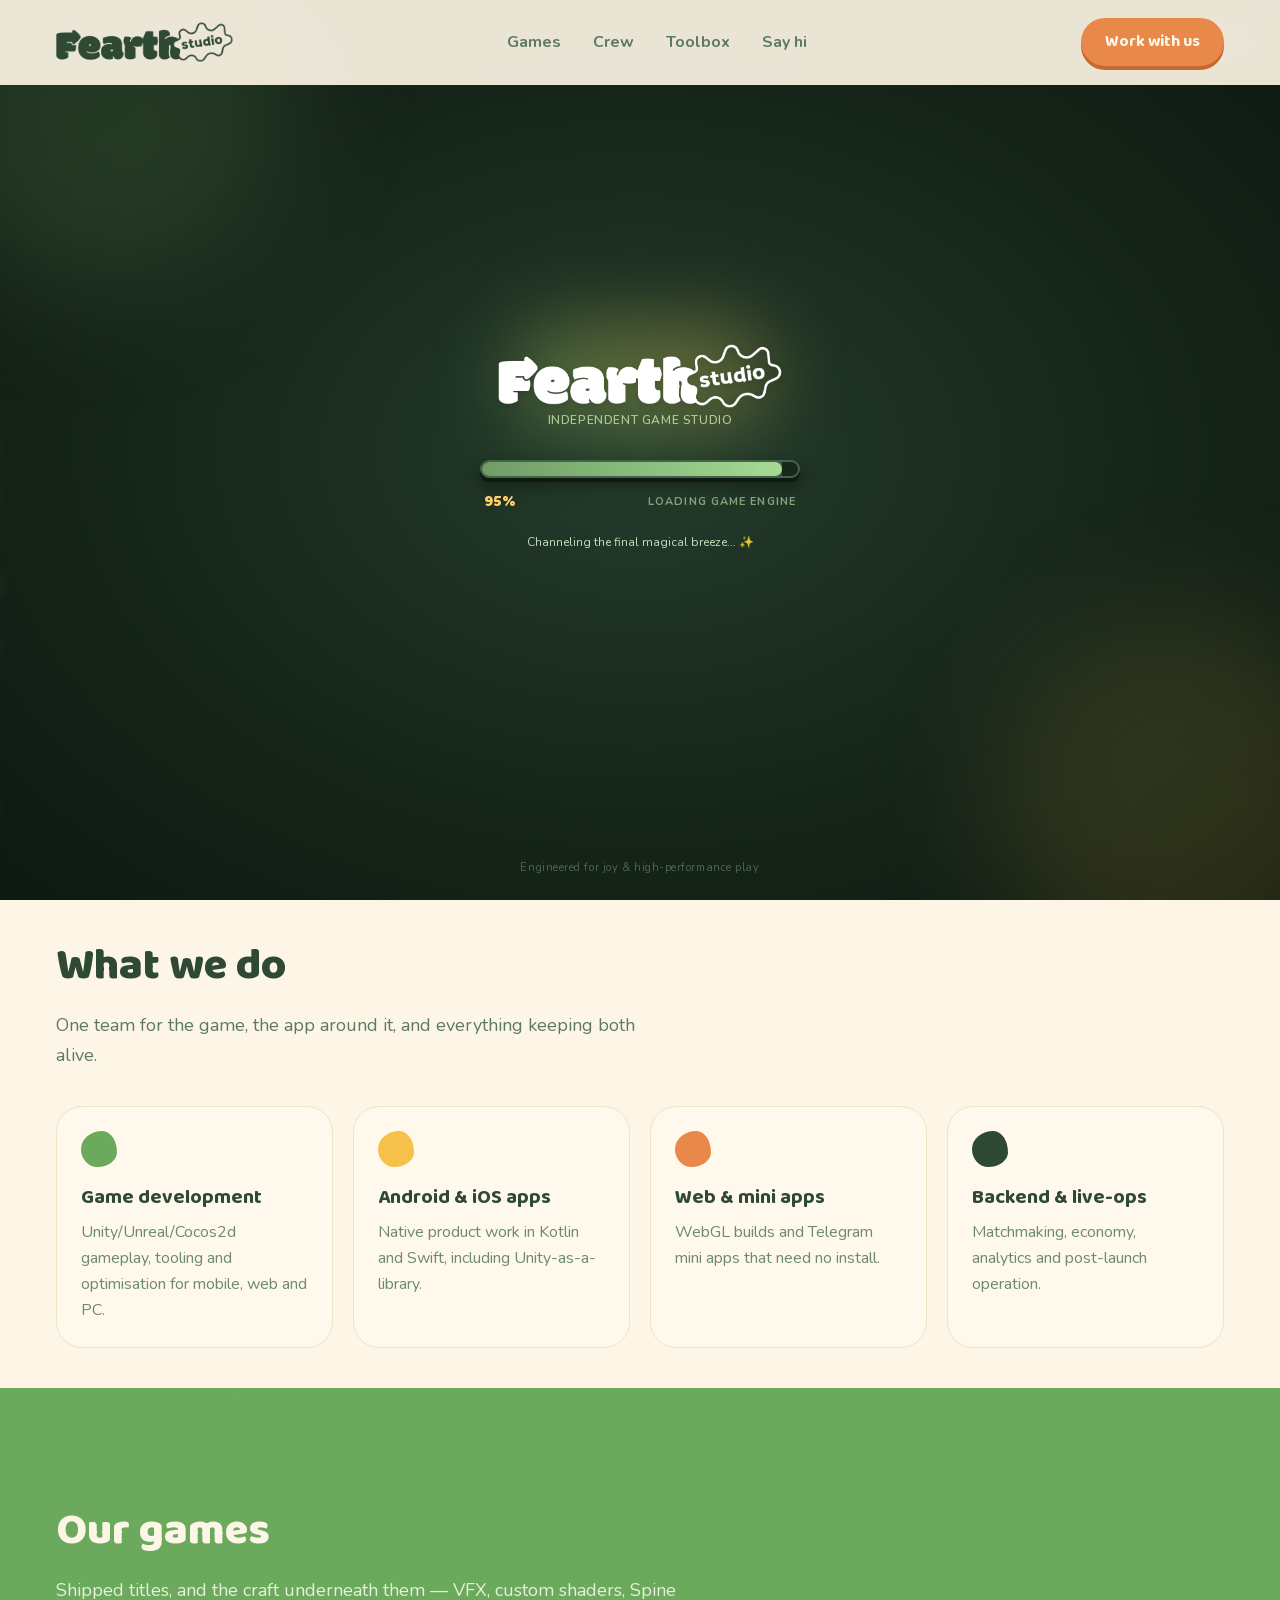
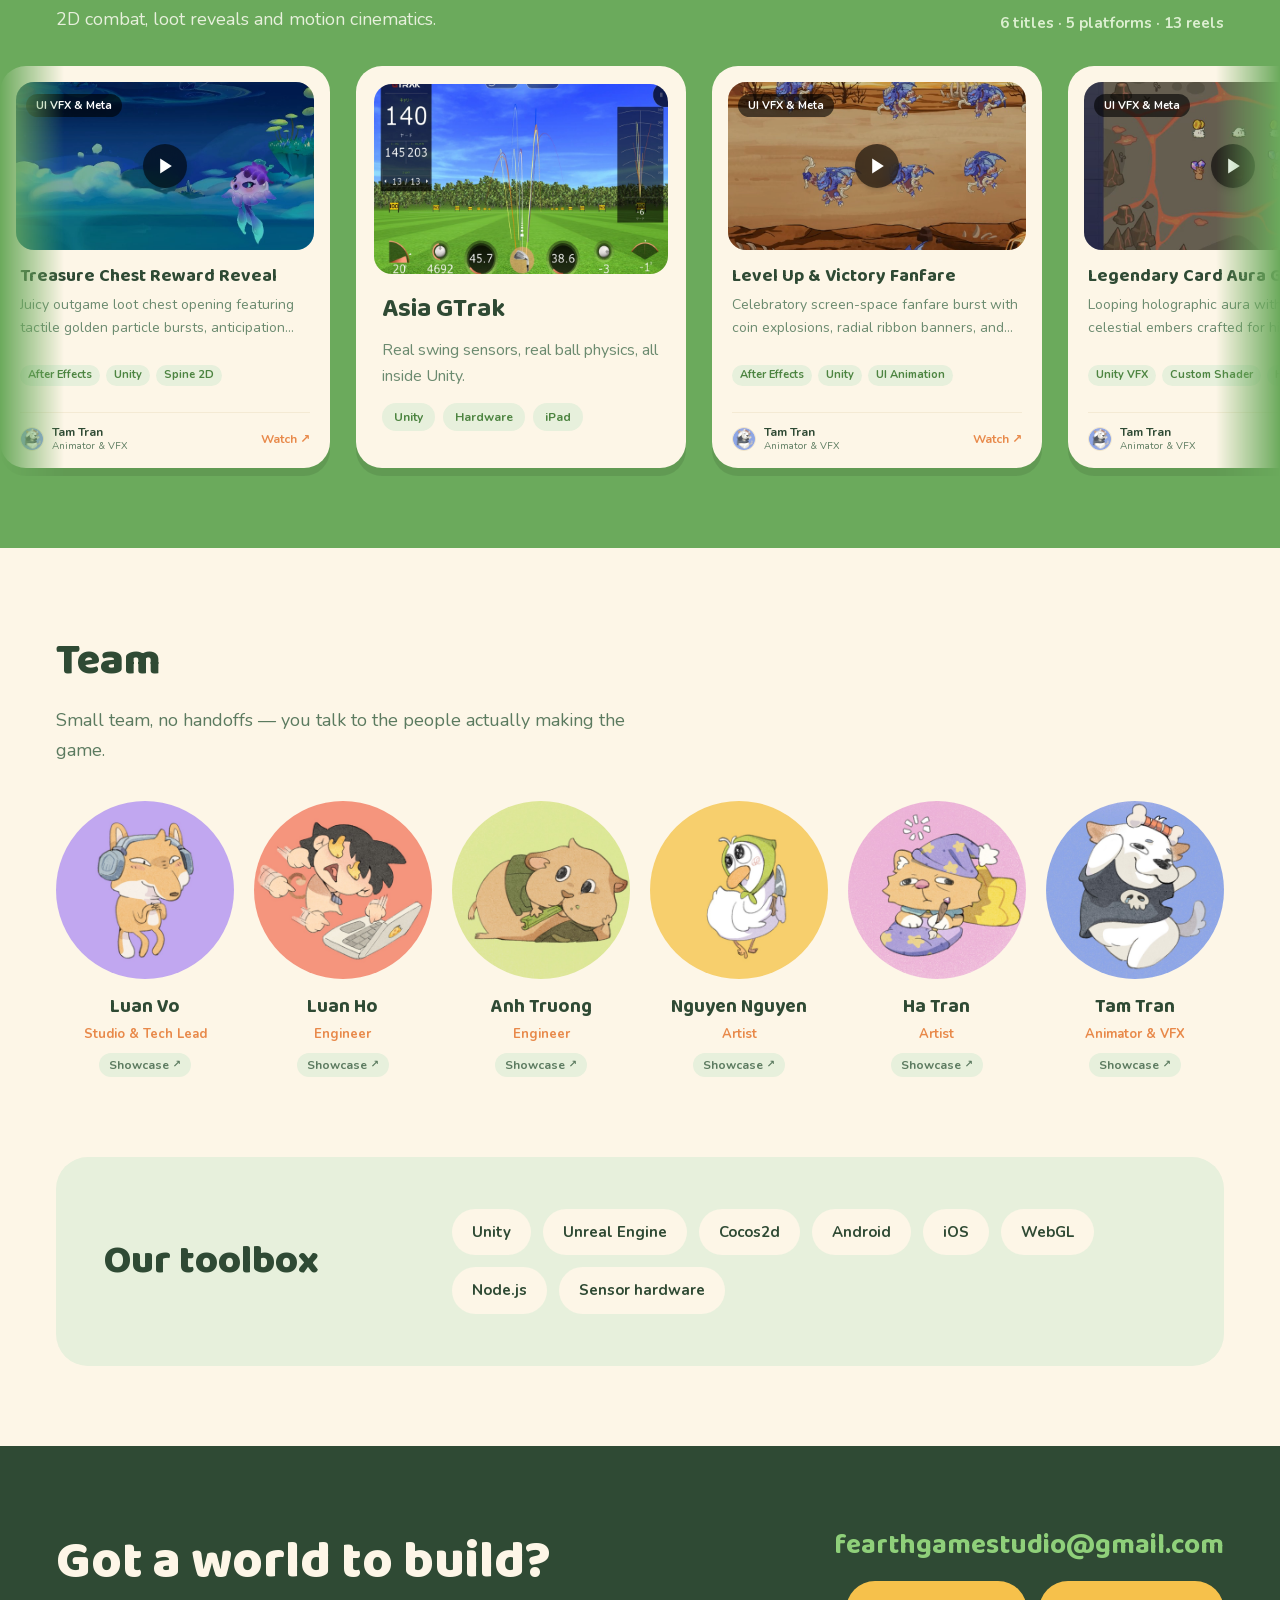
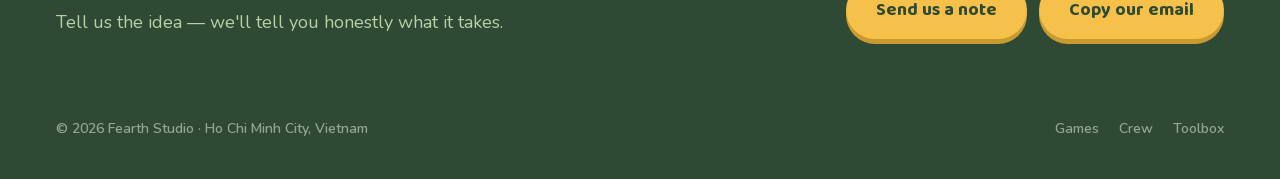
==== commit fa05441c: "deploy web-offical@4592bd9" ====
--- a/index.html
+++ b/index.html
@@ -1 +1 @@
-<!DOCTYPE html><html lang="en" class="baloo_2_af724df2-module__MQR24G__variable nunito_388afa2a-module__RcTpVa__variable"><head><meta charSet="utf-8"/><meta name="viewport" content="width=device-width, initial-scale=1"/><link rel="preload" href="/_next/static/media/07454f8ad8aaac57-s.p.2kjei9psvcorz.woff2" as="font" crossorigin="" type="font/woff2"/><link rel="preload" href="/_next/static/media/d7d9c82e455b419c-s.p.2zp15__9k16__.woff2" as="font" crossorigin="" type="font/woff2"/><link rel="preload" href="/_next/static/media/e045b8a36dafeb96-s.p.1znw80anc03tc.woff2" as="font" crossorigin="" type="font/woff2"/><link rel="preload" href="/_next/static/media/e6d00ff86ef9e699-s.p.1vcas2uk12q5a.woff2" as="font" crossorigin="" type="font/woff2"/><link rel="preload" as="image" href="/brand/logo-forest.png"/><link rel="preload" as="image" href="/hero/asia-gtrak.jpg"/><link rel="stylesheet" href="/_next/static/chunks/3wo82h5rejjdi.css" data-precedence="next"/><link rel="preload" as="script" fetchPriority="low" href="/_next/static/chunks/3shhvhdmf5dn6.js"/><script src="/_next/static/chunks/1legvynvkn5__.js" async=""></script><script src="/_next/static/chunks/2-2pd9f-b3tmo.js" async=""></script><script src="/_next/static/chunks/1t7kqmjxbnm_f.js" async=""></script><script src="/_next/static/chunks/turbopack-268x8g4q2n1lz.js" async=""></script><script src="/_next/static/chunks/35vx_6zkrcc_y.js" async="" crossorigin=""></script><script src="/_next/static/chunks/2bjco126x4vn8.js" async="" crossorigin=""></script><script src="/_next/static/chunks/3iqxfzit7ujka.js" async="" crossorigin=""></script><script src="/_next/static/chunks/10y6yrhvpe02i.js" async="" crossorigin=""></script><script src="/_next/static/chunks/07zsi8g45d6j0.js" async="" crossorigin=""></script><meta name="theme-color" content="#FDF6E7"/><meta name="color-scheme" content="light"/><title>Fearth Studio — Games and mobile products, shipped end to end.</title><meta name="description" content="Fearth Studio designs, builds and looks after Unity games and native apps — six titles live across five platforms."/><meta name="application-name" content="Fearth Studio"/><link rel="author" href="https://fearth-studio.github.io"/><meta name="author" content="Fearth Studio"/><meta name="keywords" content="game studio,Unity development,outsourcing,mobile apps,WebGL,Vietnam"/><meta name="creator" content="Fearth Studio"/><meta name="robots" content="index, follow"/><link rel="canonical" href="https://fearth-studio.github.io/"/><meta property="og:title" content="Fearth Studio — Games and mobile products, shipped end to end."/><meta property="og:description" content="Fearth Studio designs, builds and looks after Unity games and native apps — six titles live across five platforms."/><meta property="og:url" content="https://fearth-studio.github.io/"/><meta property="og:site_name" content="Fearth Studio"/><meta property="og:locale" content="en_US"/><meta property="og:image" content="https://fearth-studio.github.io/opengraph-image.png?opengraph-image.0zpwhqgf-180m.png"/><meta property="og:image:type" content="image/png"/><meta property="og:image:width" content="1200"/><meta property="og:image:height" content="630"/><meta property="og:type" content="website"/><meta name="twitter:card" content="summary_large_image"/><meta name="twitter:title" content="Fearth Studio — Games and mobile products, shipped end to end."/><meta name="twitter:description" content="Fearth Studio designs, builds and looks after Unity games and native apps — six titles live across five platforms."/><meta name="twitter:image" content="https://fearth-studio.github.io/twitter-image.png?twitter-image.0zpwhqgf-180m.png"/><meta name="twitter:image:type" content="image/png"/><meta name="twitter:image:width" content="1200"/><meta name="twitter:image:height" content="630"/><link rel="icon" href="/favicon.ico?favicon.41t690uxb1_rp.ico" sizes="48x48" type="image/x-icon"/><link rel="icon" href="/icon.png?icon.3ykv_cr05-lvx.png" sizes="512x512" type="image/png"/><link rel="apple-touch-icon" href="/apple-icon.png?apple-icon.2ht11jb-yuc7v.png" sizes="180x180" type="image/png"/><meta name="next-size-adjust" content=""/><script src="/_next/static/chunks/0cz1d0mv5g_q7.js" noModule=""></script></head><body class="min-h-dvh"><div hidden=""><!--$--><!--/$--></div><script type="application/ld+json">{"@context":"https://schema.org","@type":"Organization","name":"Fearth Studio","url":"https://fearth-studio.github.io","logo":"https://fearth-studio.github.io/brand/logo-forest.png","email":"fearthgamestudio@gmail.com","description":"Fearth Studio designs, builds and looks after Unity games and native apps — six titles live across five platforms.","address":{"@type":"PostalAddress","addressLocality":"Ho Chi Minh City","addressCountry":"Vietnam"},"makesOffer":[{"@type":"Offer","itemOffered":{"@type":"VideoGame","name":"Asia GTrak","description":"Real swing sensors, real ball physics, all inside Unity."}},{"@type":"Offer","itemOffered":{"@type":"VideoGame","name":"Eternals","description":"A living world you can join from a phone or a browser tab."}},{"@type":"Offer","itemOffered":{"@type":"VideoGame","name":"Gomoku","description":"Five in a row with friends, right inside Telegram."}},{"@type":"Offer","itemOffered":{"@type":"VideoGame","name":"Gamification","description":"Five casual games and one reward economy in a native app."}},{"@type":"Offer","itemOffered":{"@type":"VideoGame","name":"WeeLand","description":"A 3D hangout that opens straight in the browser — no install."}},{"@type":"Offer","itemOffered":{"@type":"VideoGame","name":"ZombieWarrior","description":"Turn-based squad scraps with live PvP matchmaking."}}]}</script><header class="border-border bg-surface/92 sticky top-0 z-50 border-b backdrop-blur-md"><div class="max-w-shell mx-auto w-full px-6 sm:px-14 flex items-center justify-between gap-3 py-3.5 sm:gap-6 sm:py-4.5"><a class="flex items-center gap-3 text-inherit" aria-label="Fearth Studio — home" href="/"><img alt="" width="905" height="204" decoding="async" data-nimg="1" class="w-auto h-8 sm:h-10" style="color:transparent" src="/brand/logo-forest.png"/></a><nav aria-label="Primary" class="hidden lg:block"><ul class="flex gap-8 text-base font-bold"><li><a href="#games" class="text-fg-muted hover:text-accent transition-colors">Games</a></li><li><a href="#crew" class="text-fg-muted hover:text-accent transition-colors">Crew</a></li><li><a href="#toolbox" class="text-fg-muted hover:text-accent transition-colors">Toolbox</a></li><li><a href="#contact" class="text-fg-muted hover:text-accent transition-colors">Say hi</a></li></ul></nav><div class="flex items-center gap-2 sm:gap-3"><details class="group relative lg:hidden"><summary class="rounded-pill border-border-strong text-fg-strong flex cursor-pointer list-none items-center gap-2 border-2 px-3 py-2 text-sm font-bold sm:px-4 [&amp;::-webkit-details-marker]:hidden" aria-label="Toggle navigation"><span aria-hidden="true" class="text-base leading-none sm:hidden">☰</span><span class="hidden sm:inline">Menu</span><span aria-hidden="true" class="hidden transition-transform group-open:rotate-180 sm:inline">▾</span></summary><nav aria-label="Primary" class="border-border bg-surface shadow-card absolute right-0 z-50 mt-2 min-w-44 rounded-2xl border p-2"><ul class="flex flex-col"><li><a href="#games" class="text-fg-muted hover:bg-surface-muted hover:text-accent block rounded-xl px-4 py-2.5 font-bold transition-colors">Games</a></li><li><a href="#crew" class="text-fg-muted hover:bg-surface-muted hover:text-accent block rounded-xl px-4 py-2.5 font-bold transition-colors">Crew</a></li><li><a href="#toolbox" class="text-fg-muted hover:bg-surface-muted hover:text-accent block rounded-xl px-4 py-2.5 font-bold transition-colors">Toolbox</a></li><li><a href="#contact" class="text-fg-muted hover:bg-surface-muted hover:text-accent block rounded-xl px-4 py-2.5 font-bold transition-colors">Say hi</a></li></ul></nav></details><a class="inline-flex items-center justify-center gap-2 rounded-pill font-display font-bold whitespace-nowrap transition-[background-color,color,transform,box-shadow] duration-150 active:translate-y-1 bg-accent text-on-accent shadow-chunky-accent hover:bg-accent-soft active:shadow-[0_1px_0_var(--color-accent-strong)] px-4 py-2.5 text-sm sm:px-6 sm:py-3 sm:text-base" href="#contact"><span class="sm:hidden">Say hi</span><span class="hidden sm:inline">Work with us</span></a></div></div></header><main id="top"><section class="max-w-shell mx-auto w-full px-6 sm:px-14 overflow-x-hidden"><div class="relative grid grid-cols-1 items-end gap-8 pt-10 sm:gap-12 sm:pt-18 lg:grid-cols-2"><div aria-hidden="true" class="bg-sand pointer-events-none absolute -top-20 -right-16 size-64 rounded-full sm:-top-24 sm:-right-20 sm:size-80 lg:-top-35 lg:-right-22.5 lg:size-115"></div><div class="relative flex flex-col gap-5 pb-12 sm:gap-6 sm:pb-16 lg:pb-24"><span class="rounded-pill inline-flex items-center font-bold bg-surface-muted px-4 py-2.25 text-[13px] uppercase tracking-[0.12em] text-fg-muted self-start">Games · Android · iOS · Web</span><h1 id="hero-heading" class="font-display text-fg-strong text-[36px] leading-[1.08] font-extrabold sm:text-[62px]">Games and mobile products, shipped end to end.</h1><p class="text-fg-muted max-w-[520px] text-lg leading-relaxed text-pretty sm:text-xl">Fearth Studio designs, builds and looks after Unity games and native apps — six titles live across five platforms.</p><div class="flex flex-wrap gap-3.5 pt-2"><a class="inline-flex items-center justify-center gap-2 rounded-pill font-display font-bold whitespace-nowrap transition-[background-color,color,transform,box-shadow] duration-150 active:translate-y-1 bg-primary text-on-primary shadow-chunky-primary hover:bg-primary-soft active:shadow-[0_1px_0_var(--color-primary-strong)] px-7.5 py-3.75 text-lg" href="#games">See our products</a><a class="inline-flex items-center justify-center gap-2 rounded-pill font-display font-bold whitespace-nowrap transition-[background-color,color,transform,box-shadow] duration-150 border-2 border-border-strong bg-surface text-fg-strong hover:border-primary hover:text-primary-strong active:translate-y-0 px-7.5 py-3.75 text-lg" href="#crew">Talk to the team</a></div><div class="flex flex-wrap gap-8 pt-4 sm:gap-10 sm:pt-6"><div class="flex flex-col gap-1"><span class="font-display text-primary-strong text-[34px] font-extrabold">6</span><span class="text-fg-subtle text-[13px] font-bold">Titles live</span></div><div class="flex flex-col gap-1"><span class="font-display text-primary-strong text-[34px] font-extrabold">5</span><span class="text-fg-subtle text-[13px] font-bold">Platforms</span></div><div class="flex flex-col gap-1"><span class="font-display text-primary-strong text-[34px] font-extrabold">6</span><span class="text-fg-subtle text-[13px] font-bold">Engineers &amp; artists</span></div></div></div><div aria-hidden="true" class="relative flex items-end justify-center gap-3 pb-10 sm:gap-4 sm:pb-17.5"><div class="flex-col items-center gap-2.5 hidden sm:flex"><div class="bg-surface-inverse box-border w-[212px] h-[410px] p-2.25 rounded-[34px] shadow-device"><div class="h-full w-full overflow-hidden rounded-[26px] bg-blossom"><div class="relative h-full w-full overflow-hidden bg-blossom"><img alt="World of Eternians app screen" loading="lazy" decoding="async" data-nimg="fill" class="object-cover" style="position:absolute;height:100%;width:100%;left:0;top:0;right:0;bottom:0;color:transparent" src="/hero/eternals.jpg"/></div></div></div><p class="text-fg-muted text-center text-[13px] font-bold">Eternals</p></div><div class="flex flex-col items-center gap-2.5"><div class="bg-surface-inverse shadow-device-lg box-border h-[216px] w-[288px] rounded-[24px] p-2.5"><div class="h-full w-full overflow-hidden rounded-[17px] bg-surface-inverse"><div class="relative h-full w-full overflow-hidden bg-surface-inverse"><img alt="Asia GTrak shot tracking on iPad" decoding="async" data-nimg="fill" class="object-cover" style="position:absolute;height:100%;width:100%;left:0;top:0;right:0;bottom:0;color:transparent" src="/hero/asia-gtrak.jpg"/></div></div></div><p class="text-fg-muted text-center text-[13px] font-bold">Asia GTrak</p></div><div class="flex-col items-center gap-2.5 hidden min-[1440px]:flex"><div class="bg-surface-inverse box-border w-[212px] h-[410px] p-2.25 rounded-[34px] shadow-device"><div class="h-full w-full overflow-hidden rounded-[26px] bg-surface-muted"><div class="relative h-full w-full overflow-hidden bg-surface-muted"><img alt="Gamification app screen" loading="lazy" decoding="async" data-nimg="fill" class="object-cover" style="position:absolute;height:100%;width:100%;left:0;top:0;right:0;bottom:0;color:transparent" src="/hero/gamification.png"/></div></div></div><p class="text-fg-muted text-center text-[13px] font-bold">Gamification</p></div></div></div></section><section id="what-we-do" aria-labelledby="services-heading" class="section-anchor"><div class="max-w-shell mx-auto w-full px-6 sm:px-14 flex flex-col gap-7 py-14 sm:gap-9 sm:py-20"><div class="flex flex-wrap items-end justify-between gap-3"><div class="flex max-w-[620px] flex-col gap-3"><h2 id="services-heading" class="font-display text-[32px] font-extrabold sm:text-[44px] text-fg-strong">What we do</h2><p class="text-lg leading-relaxed text-fg-muted">One team for the game, the app around it, and everything keeping both alive.</p></div></div><ul class="grid grid-cols-1 gap-5 sm:grid-cols-2 lg:grid-cols-4"><li class="flex"><article class="rounded-card border-border bg-surface-soft hover:shadow-card flex h-full w-full flex-col gap-4 border p-6 transition-[transform,box-shadow] duration-200 hover:-translate-y-1"><span aria-hidden="true" class="block size-9 shrink-0 rounded-[60%_40%_55%_45%/50%_60%_40%_50%] bg-primary"></span><div class="flex flex-col gap-2"><h3 class="font-display text-fg-strong text-xl font-bold">Game development</h3><p class="text-sage-soft text-base leading-relaxed">Unity/Unreal/Cocos2d gameplay, tooling and optimisation for mobile, web and PC.</p></div></article></li><li class="flex"><article class="rounded-card border-border bg-surface-soft hover:shadow-card flex h-full w-full flex-col gap-4 border p-6 transition-[transform,box-shadow] duration-200 hover:-translate-y-1"><span aria-hidden="true" class="block size-9 shrink-0 rounded-[60%_40%_55%_45%/50%_60%_40%_50%] bg-highlight"></span><div class="flex flex-col gap-2"><h3 class="font-display text-fg-strong text-xl font-bold">Android &amp; iOS apps</h3><p class="text-sage-soft text-base leading-relaxed">Native product work in Kotlin and Swift, including Unity-as-a-library.</p></div></article></li><li class="flex"><article class="rounded-card border-border bg-surface-soft hover:shadow-card flex h-full w-full flex-col gap-4 border p-6 transition-[transform,box-shadow] duration-200 hover:-translate-y-1"><span aria-hidden="true" class="block size-9 shrink-0 rounded-[60%_40%_55%_45%/50%_60%_40%_50%] bg-accent"></span><div class="flex flex-col gap-2"><h3 class="font-display text-fg-strong text-xl font-bold">Web &amp; mini apps</h3><p class="text-sage-soft text-base leading-relaxed">WebGL builds and Telegram mini apps that need no install.</p></div></article></li><li class="flex"><article class="rounded-card border-border bg-surface-soft hover:shadow-card flex h-full w-full flex-col gap-4 border p-6 transition-[transform,box-shadow] duration-200 hover:-translate-y-1"><span aria-hidden="true" class="block size-9 shrink-0 rounded-[60%_40%_55%_45%/50%_60%_40%_50%] bg-surface-inverse"></span><div class="flex flex-col gap-2"><h3 class="font-display text-fg-strong text-xl font-bold">Backend &amp; live-ops</h3><p class="text-sage-soft text-base leading-relaxed">Matchmaking, economy, analytics and post-launch operation.</p></div></article></li></ul></div></section><section id="games" aria-labelledby="games-heading" class="section-anchor bg-primary"><div class="bg-primary -mt-10 h-14 rounded-t-[100%_38px] sm:h-[90px] sm:rounded-t-[100%_60px]"></div><div class="max-w-shell mx-auto w-full px-6 sm:px-14 pt-3 sm:pt-5"><div class="flex flex-wrap items-end justify-between gap-3"><div class="flex max-w-[620px] flex-col gap-3"><h2 id="games-heading" class="font-display text-[32px] font-extrabold sm:text-[44px] text-surface">Our games</h2><p class="text-lg leading-relaxed text-surface-muted">Shipped titles, and the craft underneath them — VFX, custom shaders, Spine 2D combat, loot reveals and motion cinematics.</p></div><p class="text-mint-light text-[15px] font-bold">6<!-- --> titles · <!-- -->5<!-- --> platforms ·<!-- --> <!-- -->13<!-- --> reels</p></div></div><div class="marquee-viewport group relative mt-7 overflow-hidden pb-14 sm:mt-8 sm:pb-20" style="mask-image:linear-gradient(to right, transparent, black 4rem, black calc(100% - 4rem), transparent);-webkit-mask-image:linear-gradient(to right, transparent, black 4rem, black calc(100% - 4rem), transparent)"><ul class="marquee-track animate-marquee flex w-max group-hover:[animation-play-state:paused] motion-reduce:[animation-play-state:running]"><li class="flex w-[286px] shrink-0 pr-5 sm:w-[356px] sm:pr-6.5"><div class="group rounded-card bg-surface shadow-card hover:shadow-card-hover flex h-full w-full cursor-pointer flex-col overflow-hidden p-4 transition-[transform,box-shadow] duration-200 hover:-translate-y-1"><div class="bg-surface-muted relative aspect-video w-full overflow-hidden rounded-[18px]"><video src="/crew/art/tam-tran/ui-vfx-chest-open.mp4" poster="/crew/art/tam-tran/ui-vfx-chest-open-poster.jpg" muted="" loop="" playsInline="" preload="none" class="h-full w-full object-cover transition-transform duration-300 group-hover:scale-105"></video><div class="absolute inset-0 flex items-center justify-center bg-black/20 transition-opacity duration-200 opacity-100"><div class="flex size-11 items-center justify-center rounded-full bg-black/60 text-white shadow-md backdrop-blur-sm transition-transform group-hover:scale-110"><svg class="ml-0.5 size-5 fill-current" viewBox="0 0 24 24" aria-hidden="true"><polygon points="5 3 19 12 5 21 5 3"></polygon></svg></div></div><div class="absolute top-2.5 left-2.5"><span class="rounded-full bg-black/60 px-2.5 py-1 text-[11px] font-bold text-white backdrop-blur-sm">UI VFX &amp; Meta</span></div></div><div class="mt-3 flex flex-1 flex-col justify-between gap-3 px-1"><div><h4 class="font-display text-fg-strong group-hover:text-primary text-lg font-bold transition-colors">Treasure Chest Reward Reveal</h4><p class="text-sage-soft mt-1 line-clamp-2 text-xs leading-relaxed sm:text-sm">Juicy outgame loot chest opening featuring tactile golden particle bursts, anticipation pop, and celebratory light rays.</p></div><div class="flex flex-wrap gap-1.5"><span class="rounded-pill inline-flex items-center font-bold bg-surface-muted text-primary-strong px-2 py-0.5 text-[11px]">After Effects</span><span class="rounded-pill inline-flex items-center font-bold bg-surface-muted text-primary-strong px-2 py-0.5 text-[11px]">Unity</span><span class="rounded-pill inline-flex items-center font-bold bg-surface-muted text-primary-strong px-2 py-0.5 text-[11px]">Spine 2D</span></div><div class="border-border/60 flex items-center justify-between border-t pt-3"><div class="flex items-center gap-2"><div class="border-border relative size-6 shrink-0 overflow-hidden rounded-full border"><img alt="Tam Tran" loading="lazy" decoding="async" data-nimg="fill" class="object-cover" style="position:absolute;height:100%;width:100%;left:0;top:0;right:0;bottom:0;color:transparent" src="/crew/member-06.jpg"/></div><div class="flex flex-col"><span class="text-fg-strong text-xs leading-tight font-bold">Tam Tran</span><span class="text-fg-muted text-[10px] leading-tight">Animator &amp; VFX</span></div></div><span class="text-accent text-xs font-bold transition-transform group-hover:translate-x-0.5">Watch ↗</span></div></div></div></li><li class="flex w-[286px] shrink-0 pr-5 sm:w-[356px] sm:pr-6.5"><article class="rounded-card bg-surface shadow-card hover:shadow-card-hover flex h-full w-full flex-col gap-4 p-4.5 transition-[transform,box-shadow] duration-200 hover:-translate-y-1"><div class="h-[190px] overflow-hidden rounded-[18px]"><div class="relative h-full w-full overflow-hidden"><img alt="Asia GTrak shot tracking screen" loading="lazy" decoding="async" data-nimg="fill" class="object-cover" style="position:absolute;height:100%;width:100%;left:0;top:0;right:0;bottom:0;color:transparent" src="/crew/art/luan-vo/gtrak-shot-tracking.jpg"/></div></div><div class="flex flex-col gap-2 px-2 pb-2.5"><h3 class="font-display text-fg-strong text-[26px] font-bold">Asia GTrak</h3><p class="text-sage-soft text-base leading-relaxed">Real swing sensors, real ball physics, all inside Unity.</p><ul class="flex flex-wrap gap-2 pt-1.5"><li><span class="rounded-pill inline-flex items-center font-bold bg-surface-muted px-3 py-1.5 text-xs text-primary-strong">Unity</span></li><li><span class="rounded-pill inline-flex items-center font-bold bg-surface-muted px-3 py-1.5 text-xs text-primary-strong">Hardware</span></li><li><span class="rounded-pill inline-flex items-center font-bold bg-surface-muted px-3 py-1.5 text-xs text-primary-strong">iPad</span></li></ul></div></article></li><li class="flex w-[286px] shrink-0 pr-5 sm:w-[356px] sm:pr-6.5"><div class="group rounded-card bg-surface shadow-card hover:shadow-card-hover flex h-full w-full cursor-pointer flex-col overflow-hidden p-4 transition-[transform,box-shadow] duration-200 hover:-translate-y-1"><div class="bg-surface-muted relative aspect-video w-full overflow-hidden rounded-[18px]"><video src="/crew/art/tam-tran/ui-vfx-reward-burst.mp4" poster="/crew/art/tam-tran/ui-vfx-reward-burst-poster.jpg" muted="" loop="" playsInline="" preload="none" class="h-full w-full object-cover transition-transform duration-300 group-hover:scale-105"></video><div class="absolute inset-0 flex items-center justify-center bg-black/20 transition-opacity duration-200 opacity-100"><div class="flex size-11 items-center justify-center rounded-full bg-black/60 text-white shadow-md backdrop-blur-sm transition-transform group-hover:scale-110"><svg class="ml-0.5 size-5 fill-current" viewBox="0 0 24 24" aria-hidden="true"><polygon points="5 3 19 12 5 21 5 3"></polygon></svg></div></div><div class="absolute top-2.5 left-2.5"><span class="rounded-full bg-black/60 px-2.5 py-1 text-[11px] font-bold text-white backdrop-blur-sm">UI VFX &amp; Meta</span></div></div><div class="mt-3 flex flex-1 flex-col justify-between gap-3 px-1"><div><h4 class="font-display text-fg-strong group-hover:text-primary text-lg font-bold transition-colors">Level Up &amp; Victory Fanfare</h4><p class="text-sage-soft mt-1 line-clamp-2 text-xs leading-relaxed sm:text-sm">Celebratory screen-space fanfare burst with coin explosions, radial ribbon banners, and sparkling particle dynamics.</p></div><div class="flex flex-wrap gap-1.5"><span class="rounded-pill inline-flex items-center font-bold bg-surface-muted text-primary-strong px-2 py-0.5 text-[11px]">After Effects</span><span class="rounded-pill inline-flex items-center font-bold bg-surface-muted text-primary-strong px-2 py-0.5 text-[11px]">Unity</span><span class="rounded-pill inline-flex items-center font-bold bg-surface-muted text-primary-strong px-2 py-0.5 text-[11px]">UI Animation</span></div><div class="border-border/60 flex items-center justify-between border-t pt-3"><div class="flex items-center gap-2"><div class="border-border relative size-6 shrink-0 overflow-hidden rounded-full border"><img alt="Tam Tran" loading="lazy" decoding="async" data-nimg="fill" class="object-cover" style="position:absolute;height:100%;width:100%;left:0;top:0;right:0;bottom:0;color:transparent" src="/crew/member-06.jpg"/></div><div class="flex flex-col"><span class="text-fg-strong text-xs leading-tight font-bold">Tam Tran</span><span class="text-fg-muted text-[10px] leading-tight">Animator &amp; VFX</span></div></div><span class="text-accent text-xs font-bold transition-transform group-hover:translate-x-0.5">Watch ↗</span></div></div></div></li><li class="flex w-[286px] shrink-0 pr-5 sm:w-[356px] sm:pr-6.5"><div class="group rounded-card bg-surface shadow-card hover:shadow-card-hover flex h-full w-full cursor-pointer flex-col overflow-hidden p-4 transition-[transform,box-shadow] duration-200 hover:-translate-y-1"><div class="bg-surface-muted relative aspect-video w-full overflow-hidden rounded-[18px]"><video src="/crew/art/tam-tran/ui-vfx-card-glow.mp4" poster="/crew/art/tam-tran/ui-vfx-card-glow-poster.jpg" muted="" loop="" playsInline="" preload="none" class="h-full w-full object-cover transition-transform duration-300 group-hover:scale-105"></video><div class="absolute inset-0 flex items-center justify-center bg-black/20 transition-opacity duration-200 opacity-100"><div class="flex size-11 items-center justify-center rounded-full bg-black/60 text-white shadow-md backdrop-blur-sm transition-transform group-hover:scale-110"><svg class="ml-0.5 size-5 fill-current" viewBox="0 0 24 24" aria-hidden="true"><polygon points="5 3 19 12 5 21 5 3"></polygon></svg></div></div><div class="absolute top-2.5 left-2.5"><span class="rounded-full bg-black/60 px-2.5 py-1 text-[11px] font-bold text-white backdrop-blur-sm">UI VFX &amp; Meta</span></div></div><div class="mt-3 flex flex-1 flex-col justify-between gap-3 px-1"><div><h4 class="font-display text-fg-strong group-hover:text-primary text-lg font-bold transition-colors">Legendary Card Aura Glow</h4><p class="text-sage-soft mt-1 line-clamp-2 text-xs leading-relaxed sm:text-sm">Looping holographic aura with floating celestial embers crafted for high-rarity reward cards in outgame inventory screens.</p></div><div class="flex flex-wrap gap-1.5"><span class="rounded-pill inline-flex items-center font-bold bg-surface-muted text-primary-strong px-2 py-0.5 text-[11px]">Unity VFX</span><span class="rounded-pill inline-flex items-center font-bold bg-surface-muted text-primary-strong px-2 py-0.5 text-[11px]">Custom Shader</span><span class="rounded-pill inline-flex items-center font-bold bg-surface-muted text-primary-strong px-2 py-0.5 text-[11px]">HLSL</span></div><div class="border-border/60 flex items-center justify-between border-t pt-3"><div class="flex items-center gap-2"><div class="border-border relative size-6 shrink-0 overflow-hidden rounded-full border"><img alt="Tam Tran" loading="lazy" decoding="async" data-nimg="fill" class="object-cover" style="position:absolute;height:100%;width:100%;left:0;top:0;right:0;bottom:0;color:transparent" src="/crew/member-06.jpg"/></div><div class="flex flex-col"><span class="text-fg-strong text-xs leading-tight font-bold">Tam Tran</span><span class="text-fg-muted text-[10px] leading-tight">Animator &amp; VFX</span></div></div><span class="text-accent text-xs font-bold transition-transform group-hover:translate-x-0.5">Watch ↗</span></div></div></div></li><li class="flex w-[286px] shrink-0 pr-5 sm:w-[356px] sm:pr-6.5"><article class="rounded-card bg-surface shadow-card hover:shadow-card-hover flex h-full w-full flex-col gap-4 p-4.5 transition-[transform,box-shadow] duration-200 hover:-translate-y-1"><div class="h-[190px] overflow-hidden rounded-[18px]"><div class="relative h-full w-full overflow-hidden"><img alt="World of Eternians key art" loading="lazy" decoding="async" data-nimg="fill" class="object-cover" style="position:absolute;height:100%;width:100%;left:0;top:0;right:0;bottom:0;color:transparent" src="/crew/art/luan-ho/world-of-eternians.png"/></div></div><div class="flex flex-col gap-2 px-2 pb-2.5"><h3 class="font-display text-fg-strong text-[26px] font-bold">Eternals</h3><p class="text-sage-soft text-base leading-relaxed">A living world you can join from a phone or a browser tab.</p><ul class="flex flex-wrap gap-2 pt-1.5"><li><span class="rounded-pill inline-flex items-center font-bold bg-surface-muted px-3 py-1.5 text-xs text-primary-strong">Metaverse</span></li><li><span class="rounded-pill inline-flex items-center font-bold bg-surface-muted px-3 py-1.5 text-xs text-primary-strong">WebGL</span></li><li><span class="rounded-pill inline-flex items-center font-bold bg-surface-muted px-3 py-1.5 text-xs text-primary-strong">Mobile</span></li></ul></div></article></li><li class="flex w-[286px] shrink-0 pr-5 sm:w-[356px] sm:pr-6.5"><div class="group rounded-card bg-surface shadow-card hover:shadow-card-hover flex h-full w-full cursor-pointer flex-col overflow-hidden p-4 transition-[transform,box-shadow] duration-200 hover:-translate-y-1"><div class="bg-surface-muted relative aspect-video w-full overflow-hidden rounded-[18px]"><video src="/crew/art/luan-vo/shader-water.mp4" poster="/crew/art/luan-vo/shader-water-poster.jpg" muted="" loop="" playsInline="" preload="none" class="h-full w-full object-cover transition-transform duration-300 group-hover:scale-105"></video><div class="absolute inset-0 flex items-center justify-center bg-black/20 transition-opacity duration-200 opacity-100"><div class="flex size-11 items-center justify-center rounded-full bg-black/60 text-white shadow-md backdrop-blur-sm transition-transform group-hover:scale-110"><svg class="ml-0.5 size-5 fill-current" viewBox="0 0 24 24" aria-hidden="true"><polygon points="5 3 19 12 5 21 5 3"></polygon></svg></div></div><div class="absolute top-2.5 left-2.5"><span class="rounded-full bg-black/60 px-2.5 py-1 text-[11px] font-bold text-white backdrop-blur-sm">Shaders &amp; Tech</span></div></div><div class="mt-3 flex flex-1 flex-col justify-between gap-3 px-1"><div><h4 class="font-display text-fg-strong group-hover:text-primary text-lg font-bold transition-colors">Interactive Ocean &amp; Caustics Shader</h4><p class="text-sage-soft mt-1 line-clamp-2 text-xs leading-relaxed sm:text-sm">Real-time procedural stylized water surface with depth coloration, dynamic vertex wave displacement, and foam caustics.</p></div><div class="flex flex-wrap gap-1.5"><span class="rounded-pill inline-flex items-center font-bold bg-surface-muted text-primary-strong px-2 py-0.5 text-[11px]">Unity</span><span class="rounded-pill inline-flex items-center font-bold bg-surface-muted text-primary-strong px-2 py-0.5 text-[11px]">HLSL</span><span class="rounded-pill inline-flex items-center font-bold bg-surface-muted text-primary-strong px-2 py-0.5 text-[11px]">Shader Graph</span></div><div class="border-border/60 flex items-center justify-between border-t pt-3"><div class="flex items-center gap-2"><div class="border-border relative size-6 shrink-0 overflow-hidden rounded-full border"><img alt="Luan Vo" loading="lazy" decoding="async" data-nimg="fill" class="object-cover" style="position:absolute;height:100%;width:100%;left:0;top:0;right:0;bottom:0;color:transparent" src="/crew/member-01.jpg"/></div><div class="flex flex-col"><span class="text-fg-strong text-xs leading-tight font-bold">Luan Vo</span><span class="text-fg-muted text-[10px] leading-tight">Studio &amp; Tech Lead</span></div></div><span class="text-accent text-xs font-bold transition-transform group-hover:translate-x-0.5">Watch ↗</span></div></div></div></li><li class="flex w-[286px] shrink-0 pr-5 sm:w-[356px] sm:pr-6.5"><div class="group rounded-card bg-surface shadow-card hover:shadow-card-hover flex h-full w-full cursor-pointer flex-col overflow-hidden p-4 transition-[transform,box-shadow] duration-200 hover:-translate-y-1"><div class="bg-surface-muted relative aspect-video w-full overflow-hidden rounded-[18px]"><video src="/crew/art/luan-vo/shader-dissolve.mp4" poster="/crew/art/luan-vo/shader-dissolve-poster.jpg" muted="" loop="" playsInline="" preload="none" class="h-full w-full object-cover transition-transform duration-300 group-hover:scale-105"></video><div class="absolute inset-0 flex items-center justify-center bg-black/20 transition-opacity duration-200 opacity-100"><div class="flex size-11 items-center justify-center rounded-full bg-black/60 text-white shadow-md backdrop-blur-sm transition-transform group-hover:scale-110"><svg class="ml-0.5 size-5 fill-current" viewBox="0 0 24 24" aria-hidden="true"><polygon points="5 3 19 12 5 21 5 3"></polygon></svg></div></div><div class="absolute top-2.5 left-2.5"><span class="rounded-full bg-black/60 px-2.5 py-1 text-[11px] font-bold text-white backdrop-blur-sm">Shaders &amp; Tech</span></div></div><div class="mt-3 flex flex-1 flex-col justify-between gap-3 px-1"><div><h4 class="font-display text-fg-strong group-hover:text-primary text-lg font-bold transition-colors">Mesh Dissolve &amp; Fracture FX</h4><p class="text-sage-soft mt-1 line-clamp-2 text-xs leading-relaxed sm:text-sm">Dynamic edge burn and particle disintegration effect with glowing emission rim highlights and procedural dissolve noise.</p></div><div class="flex flex-wrap gap-1.5"><span class="rounded-pill inline-flex items-center font-bold bg-surface-muted text-primary-strong px-2 py-0.5 text-[11px]">Unity</span><span class="rounded-pill inline-flex items-center font-bold bg-surface-muted text-primary-strong px-2 py-0.5 text-[11px]">HLSL</span><span class="rounded-pill inline-flex items-center font-bold bg-surface-muted text-primary-strong px-2 py-0.5 text-[11px]">VFX Graph</span></div><div class="border-border/60 flex items-center justify-between border-t pt-3"><div class="flex items-center gap-2"><div class="border-border relative size-6 shrink-0 overflow-hidden rounded-full border"><img alt="Luan Vo" loading="lazy" decoding="async" data-nimg="fill" class="object-cover" style="position:absolute;height:100%;width:100%;left:0;top:0;right:0;bottom:0;color:transparent" src="/crew/member-01.jpg"/></div><div class="flex flex-col"><span class="text-fg-strong text-xs leading-tight font-bold">Luan Vo</span><span class="text-fg-muted text-[10px] leading-tight">Studio &amp; Tech Lead</span></div></div><span class="text-accent text-xs font-bold transition-transform group-hover:translate-x-0.5">Watch ↗</span></div></div></div></li><li class="flex w-[286px] shrink-0 pr-5 sm:w-[356px] sm:pr-6.5"><article class="rounded-card bg-surface shadow-card hover:shadow-card-hover flex h-full w-full flex-col gap-4 p-4.5 transition-[transform,box-shadow] duration-200 hover:-translate-y-1"><div class="h-[190px] overflow-hidden rounded-[18px]"><div class="relative h-full w-full overflow-hidden"><img alt="Eternians Gomoku key art" loading="lazy" decoding="async" data-nimg="fill" class="object-cover" style="position:absolute;height:100%;width:100%;left:0;top:0;right:0;bottom:0;color:transparent" src="/crew/art/luan-ho/gomoku.png"/></div></div><div class="flex flex-col gap-2 px-2 pb-2.5"><h3 class="font-display text-fg-strong text-[26px] font-bold">Gomoku</h3><p class="text-sage-soft text-base leading-relaxed">Five in a row with friends, right inside Telegram.</p><ul class="flex flex-wrap gap-2 pt-1.5"><li><span class="rounded-pill inline-flex items-center font-bold bg-surface-muted px-3 py-1.5 text-xs text-primary-strong">Telegram</span></li><li><span class="rounded-pill inline-flex items-center font-bold bg-surface-muted px-3 py-1.5 text-xs text-primary-strong">Realtime</span></li></ul></div></article></li><li class="flex w-[286px] shrink-0 pr-5 sm:w-[356px] sm:pr-6.5"><div class="group rounded-card bg-surface shadow-card hover:shadow-card-hover flex h-full w-full cursor-pointer flex-col overflow-hidden p-4 transition-[transform,box-shadow] duration-200 hover:-translate-y-1"><div class="bg-surface-muted relative aspect-video w-full overflow-hidden rounded-[18px]"><img alt="GTrak Simulator — On-Course Demo" loading="lazy" decoding="async" data-nimg="fill" class="object-cover transition-transform duration-300 group-hover:scale-105" style="position:absolute;height:100%;width:100%;left:0;top:0;right:0;bottom:0;color:transparent" src="/crew/art/luan-vo/gtrak-course-demo.jpg"/><div class="absolute inset-0 flex items-center justify-center bg-black/20 transition-opacity duration-200 opacity-100"><div class="flex size-11 items-center justify-center rounded-full bg-black/60 text-white shadow-md backdrop-blur-sm transition-transform group-hover:scale-110"><svg class="ml-0.5 size-5 fill-current" viewBox="0 0 24 24" aria-hidden="true"><polygon points="5 3 19 12 5 21 5 3"></polygon></svg></div></div><div class="absolute top-2.5 left-2.5"><span class="rounded-full bg-black/60 px-2.5 py-1 text-[11px] font-bold text-white backdrop-blur-sm">Shaders &amp; Tech</span></div></div><div class="mt-3 flex flex-1 flex-col justify-between gap-3 px-1"><div><h4 class="font-display text-fg-strong group-hover:text-primary text-lg font-bold transition-colors">GTrak Simulator — On-Course Demo</h4><p class="text-sage-soft mt-1 line-clamp-2 text-xs leading-relaxed sm:text-sm">Real-world live telemetry demo at Kasugai course, Japan: hardware sensor on the tee, iPad client in hand, reading and rendering every shot live.</p></div><div class="flex flex-wrap gap-1.5"><span class="rounded-pill inline-flex items-center font-bold bg-surface-muted text-primary-strong px-2 py-0.5 text-[11px]">Unity</span><span class="rounded-pill inline-flex items-center font-bold bg-surface-muted text-primary-strong px-2 py-0.5 text-[11px]">iPadOS</span><span class="rounded-pill inline-flex items-center font-bold bg-surface-muted text-primary-strong px-2 py-0.5 text-[11px]">Sensor Hardware</span><span class="text-fg-muted self-center text-[10px] font-semibold">+<!-- -->1</span></div><div class="border-border/60 flex items-center justify-between border-t pt-3"><div class="flex items-center gap-2"><div class="border-border relative size-6 shrink-0 overflow-hidden rounded-full border"><img alt="Luan Vo" loading="lazy" decoding="async" data-nimg="fill" class="object-cover" style="position:absolute;height:100%;width:100%;left:0;top:0;right:0;bottom:0;color:transparent" src="/crew/member-01.jpg"/></div><div class="flex flex-col"><span class="text-fg-strong text-xs leading-tight font-bold">Luan Vo</span><span class="text-fg-muted text-[10px] leading-tight">Studio &amp; Tech Lead</span></div></div><span class="text-accent text-xs font-bold transition-transform group-hover:translate-x-0.5">Watch ↗</span></div></div></div></li><li class="flex w-[286px] shrink-0 pr-5 sm:w-[356px] sm:pr-6.5"><div class="group rounded-card bg-surface shadow-card hover:shadow-card-hover flex h-full w-full cursor-pointer flex-col overflow-hidden p-4 transition-[transform,box-shadow] duration-200 hover:-translate-y-1"><div class="bg-surface-muted relative aspect-video w-full overflow-hidden rounded-[18px]"><video src="/crew/art/tam-tran/character-combat-01.mp4" poster="/crew/art/tam-tran/character-combat-01-poster.jpg" muted="" loop="" playsInline="" preload="none" class="h-full w-full object-cover transition-transform duration-300 group-hover:scale-105"></video><div class="absolute inset-0 flex items-center justify-center bg-black/20 transition-opacity duration-200 opacity-100"><div class="flex size-11 items-center justify-center rounded-full bg-black/60 text-white shadow-md backdrop-blur-sm transition-transform group-hover:scale-110"><svg class="ml-0.5 size-5 fill-current" viewBox="0 0 24 24" aria-hidden="true"><polygon points="5 3 19 12 5 21 5 3"></polygon></svg></div></div><div class="absolute top-2.5 left-2.5"><span class="rounded-full bg-black/60 px-2.5 py-1 text-[11px] font-bold text-white backdrop-blur-sm">Combat &amp; Motion</span></div></div><div class="mt-3 flex flex-1 flex-col justify-between gap-3 px-1"><div><h4 class="font-display text-fg-strong group-hover:text-primary text-lg font-bold transition-colors">Warrior Combat Combo</h4><p class="text-sage-soft mt-1 line-clamp-2 text-xs leading-relaxed sm:text-sm">Multi-hit melee sword animation with impact frames, secondary weapon trails, and sharp anticipation arcs.</p></div><div class="flex flex-wrap gap-1.5"><span class="rounded-pill inline-flex items-center font-bold bg-surface-muted text-primary-strong px-2 py-0.5 text-[11px]">Spine 2D</span><span class="rounded-pill inline-flex items-center font-bold bg-surface-muted text-primary-strong px-2 py-0.5 text-[11px]">After Effects</span></div><div class="border-border/60 flex items-center justify-between border-t pt-3"><div class="flex items-center gap-2"><div class="border-border relative size-6 shrink-0 overflow-hidden rounded-full border"><img alt="Tam Tran" loading="lazy" decoding="async" data-nimg="fill" class="object-cover" style="position:absolute;height:100%;width:100%;left:0;top:0;right:0;bottom:0;color:transparent" src="/crew/member-06.jpg"/></div><div class="flex flex-col"><span class="text-fg-strong text-xs leading-tight font-bold">Tam Tran</span><span class="text-fg-muted text-[10px] leading-tight">Animator &amp; VFX</span></div></div><span class="text-accent text-xs font-bold transition-transform group-hover:translate-x-0.5">Watch ↗</span></div></div></div></li><li class="flex w-[286px] shrink-0 pr-5 sm:w-[356px] sm:pr-6.5"><div class="group rounded-card bg-surface shadow-card hover:shadow-card-hover flex h-full w-full cursor-pointer flex-col overflow-hidden p-4 transition-[transform,box-shadow] duration-200 hover:-translate-y-1"><div class="bg-surface-muted relative aspect-video w-full overflow-hidden rounded-[18px]"><video src="/crew/art/tam-tran/character-combat-02.mp4" poster="/crew/art/tam-tran/character-combat-02-poster.jpg" muted="" loop="" playsInline="" preload="none" class="h-full w-full object-cover transition-transform duration-300 group-hover:scale-105"></video><div class="absolute inset-0 flex items-center justify-center bg-black/20 transition-opacity duration-200 opacity-100"><div class="flex size-11 items-center justify-center rounded-full bg-black/60 text-white shadow-md backdrop-blur-sm transition-transform group-hover:scale-110"><svg class="ml-0.5 size-5 fill-current" viewBox="0 0 24 24" aria-hidden="true"><polygon points="5 3 19 12 5 21 5 3"></polygon></svg></div></div><div class="absolute top-2.5 left-2.5"><span class="rounded-full bg-black/60 px-2.5 py-1 text-[11px] font-bold text-white backdrop-blur-sm">Combat &amp; Motion</span></div></div><div class="mt-3 flex flex-1 flex-col justify-between gap-3 px-1"><div><h4 class="font-display text-fg-strong group-hover:text-primary text-lg font-bold transition-colors">Hero Attack Sequence</h4><p class="text-sage-soft mt-1 line-clamp-2 text-xs leading-relaxed sm:text-sm">Fluid multi-stage attack combo featuring weight shifting, dynamic follow-through, and expressive secondary motion.</p></div><div class="flex flex-wrap gap-1.5"><span class="rounded-pill inline-flex items-center font-bold bg-surface-muted text-primary-strong px-2 py-0.5 text-[11px]">Spine 2D</span><span class="rounded-pill inline-flex items-center font-bold bg-surface-muted text-primary-strong px-2 py-0.5 text-[11px]">Character Rigging</span></div><div class="border-border/60 flex items-center justify-between border-t pt-3"><div class="flex items-center gap-2"><div class="border-border relative size-6 shrink-0 overflow-hidden rounded-full border"><img alt="Tam Tran" loading="lazy" decoding="async" data-nimg="fill" class="object-cover" style="position:absolute;height:100%;width:100%;left:0;top:0;right:0;bottom:0;color:transparent" src="/crew/member-06.jpg"/></div><div class="flex flex-col"><span class="text-fg-strong text-xs leading-tight font-bold">Tam Tran</span><span class="text-fg-muted text-[10px] leading-tight">Animator &amp; VFX</span></div></div><span class="text-accent text-xs font-bold transition-transform group-hover:translate-x-0.5">Watch ↗</span></div></div></div></li><li class="flex w-[286px] shrink-0 pr-5 sm:w-[356px] sm:pr-6.5"><article class="rounded-card bg-surface shadow-card hover:shadow-card-hover flex h-full w-full flex-col gap-4 p-4.5 transition-[transform,box-shadow] duration-200 hover:-translate-y-1"><div class="h-[190px] overflow-hidden rounded-[18px]"><div class="relative h-full w-full overflow-hidden"><img alt="Magic Touch in-app game screen" loading="lazy" decoding="async" data-nimg="fill" class="object-cover" style="position:absolute;height:100%;width:100%;left:0;top:0;right:0;bottom:0;color:transparent" src="/crew/art/luan-ho/magic-touch.png"/></div></div><div class="flex flex-col gap-2 px-2 pb-2.5"><h3 class="font-display text-fg-strong text-[26px] font-bold">Gamification</h3><p class="text-sage-soft text-base leading-relaxed">Five casual games and one reward economy in a native app.</p><ul class="flex flex-wrap gap-2 pt-1.5"><li><span class="rounded-pill inline-flex items-center font-bold bg-surface-muted px-3 py-1.5 text-xs text-primary-strong">iOS</span></li><li><span class="rounded-pill inline-flex items-center font-bold bg-surface-muted px-3 py-1.5 text-xs text-primary-strong">Android</span></li></ul></div></article></li><li class="flex w-[286px] shrink-0 pr-5 sm:w-[356px] sm:pr-6.5"><div class="group rounded-card bg-surface shadow-card hover:shadow-card-hover flex h-full w-full cursor-pointer flex-col overflow-hidden p-4 transition-[transform,box-shadow] duration-200 hover:-translate-y-1"><div class="bg-surface-muted relative aspect-video w-full overflow-hidden rounded-[18px]"><video src="/crew/art/tam-tran/character-skill-01.mp4" poster="/crew/art/tam-tran/character-skill-01-poster.jpg" muted="" loop="" playsInline="" preload="none" class="h-full w-full object-cover transition-transform duration-300 group-hover:scale-105"></video><div class="absolute inset-0 flex items-center justify-center bg-black/20 transition-opacity duration-200 opacity-100"><div class="flex size-11 items-center justify-center rounded-full bg-black/60 text-white shadow-md backdrop-blur-sm transition-transform group-hover:scale-110"><svg class="ml-0.5 size-5 fill-current" viewBox="0 0 24 24" aria-hidden="true"><polygon points="5 3 19 12 5 21 5 3"></polygon></svg></div></div><div class="absolute top-2.5 left-2.5"><span class="rounded-full bg-black/60 px-2.5 py-1 text-[11px] font-bold text-white backdrop-blur-sm">Combat &amp; Motion</span></div></div><div class="mt-3 flex flex-1 flex-col justify-between gap-3 px-1"><div><h4 class="font-display text-fg-strong group-hover:text-primary text-lg font-bold transition-colors">Ultimate Skill Cast</h4><p class="text-sage-soft mt-1 line-clamp-2 text-xs leading-relaxed sm:text-sm">Spellcaster elemental summon sequence featuring charging particle VFX and high-impact ground-burst explosion.</p></div><div class="flex flex-wrap gap-1.5"><span class="rounded-pill inline-flex items-center font-bold bg-surface-muted text-primary-strong px-2 py-0.5 text-[11px]">Spine 2D</span><span class="rounded-pill inline-flex items-center font-bold bg-surface-muted text-primary-strong px-2 py-0.5 text-[11px]">VFX Animation</span></div><div class="border-border/60 flex items-center justify-between border-t pt-3"><div class="flex items-center gap-2"><div class="border-border relative size-6 shrink-0 overflow-hidden rounded-full border"><img alt="Tam Tran" loading="lazy" decoding="async" data-nimg="fill" class="object-cover" style="position:absolute;height:100%;width:100%;left:0;top:0;right:0;bottom:0;color:transparent" src="/crew/member-06.jpg"/></div><div class="flex flex-col"><span class="text-fg-strong text-xs leading-tight font-bold">Tam Tran</span><span class="text-fg-muted text-[10px] leading-tight">Animator &amp; VFX</span></div></div><span class="text-accent text-xs font-bold transition-transform group-hover:translate-x-0.5">Watch ↗</span></div></div></div></li><li class="flex w-[286px] shrink-0 pr-5 sm:w-[356px] sm:pr-6.5"><div class="group rounded-card bg-surface shadow-card hover:shadow-card-hover flex h-full w-full cursor-pointer flex-col overflow-hidden p-4 transition-[transform,box-shadow] duration-200 hover:-translate-y-1"><div class="bg-surface-muted relative aspect-video w-full overflow-hidden rounded-[18px]"><video src="/crew/art/tam-tran/character-skill-02.mp4" poster="/crew/art/tam-tran/character-skill-02-poster.jpg" muted="" loop="" playsInline="" preload="none" class="h-full w-full object-cover transition-transform duration-300 group-hover:scale-105"></video><div class="absolute inset-0 flex items-center justify-center bg-black/20 transition-opacity duration-200 opacity-100"><div class="flex size-11 items-center justify-center rounded-full bg-black/60 text-white shadow-md backdrop-blur-sm transition-transform group-hover:scale-110"><svg class="ml-0.5 size-5 fill-current" viewBox="0 0 24 24" aria-hidden="true"><polygon points="5 3 19 12 5 21 5 3"></polygon></svg></div></div><div class="absolute top-2.5 left-2.5"><span class="rounded-full bg-black/60 px-2.5 py-1 text-[11px] font-bold text-white backdrop-blur-sm">Combat &amp; Motion</span></div></div><div class="mt-3 flex flex-1 flex-col justify-between gap-3 px-1"><div><h4 class="font-display text-fg-strong group-hover:text-primary text-lg font-bold transition-colors">Dynamic Boss Rage Transition</h4><p class="text-sage-soft mt-1 line-clamp-2 text-xs leading-relaxed sm:text-sm">Boss character state tra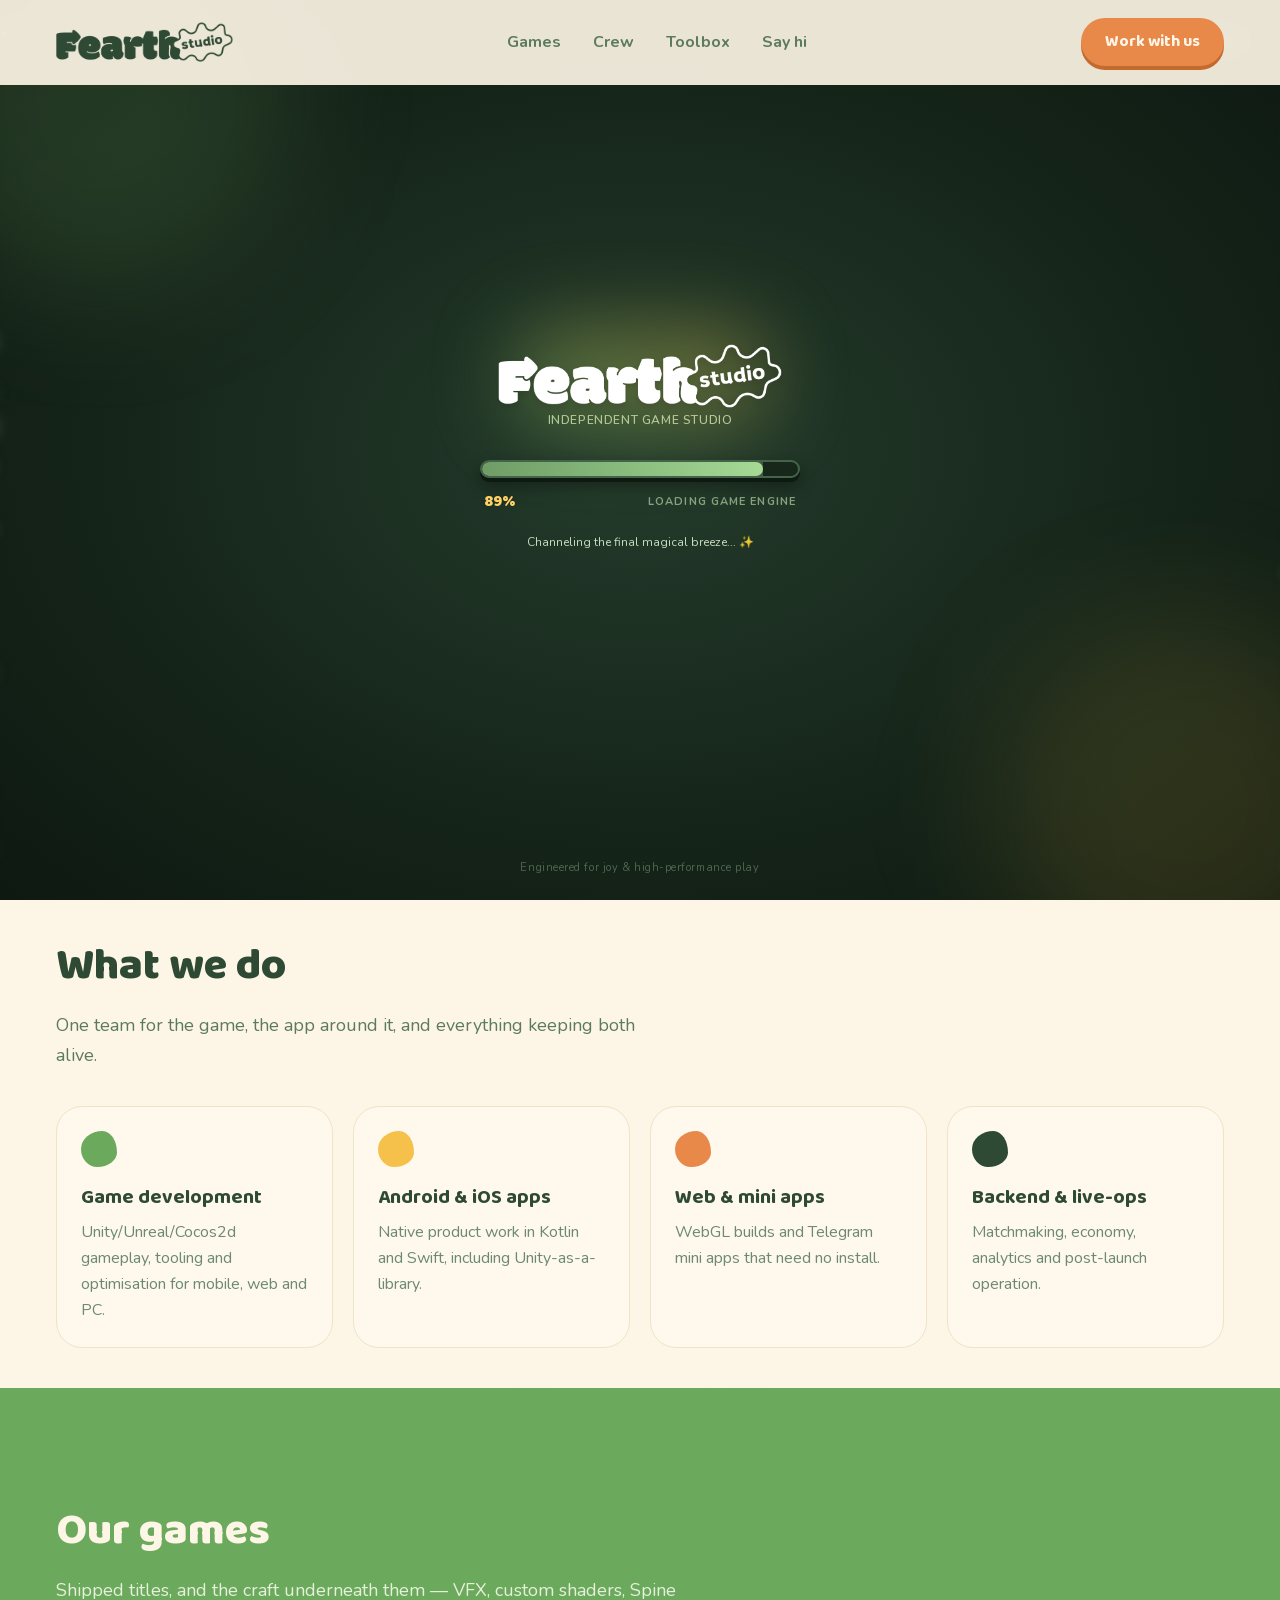
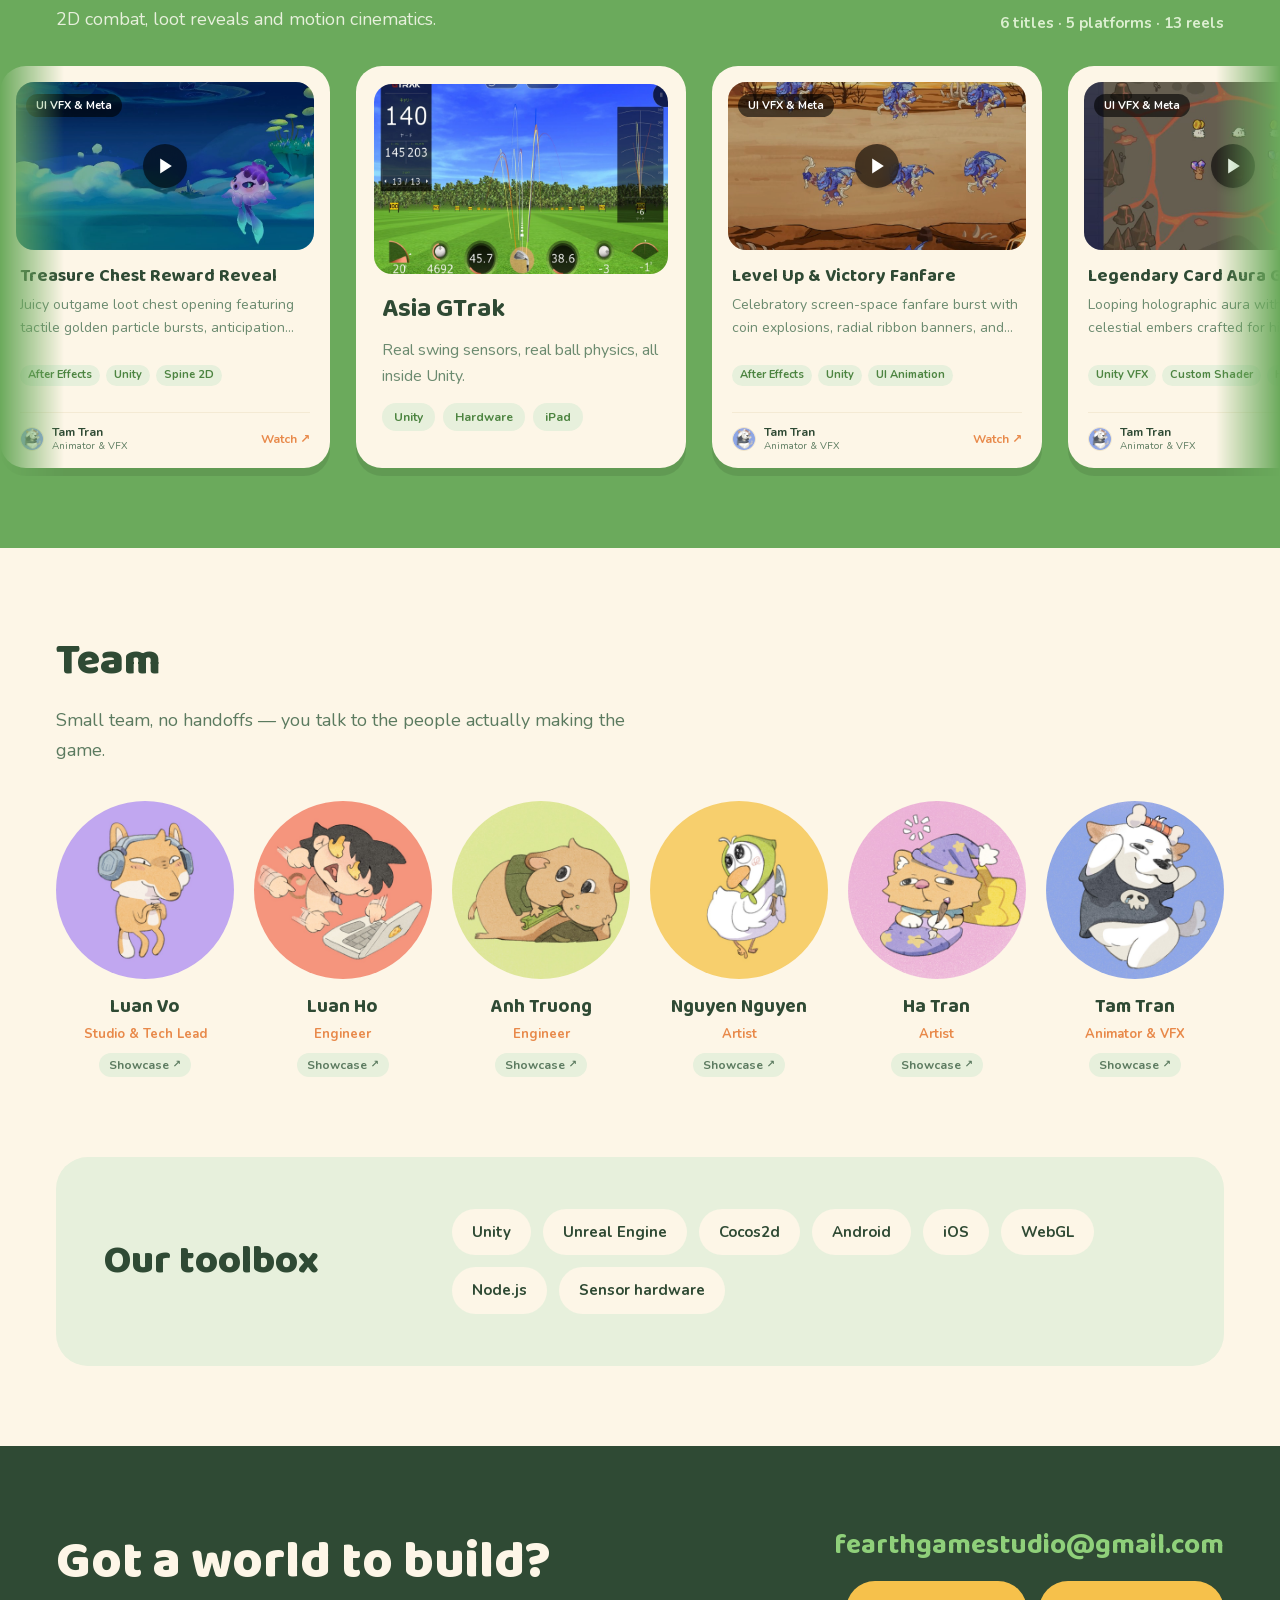
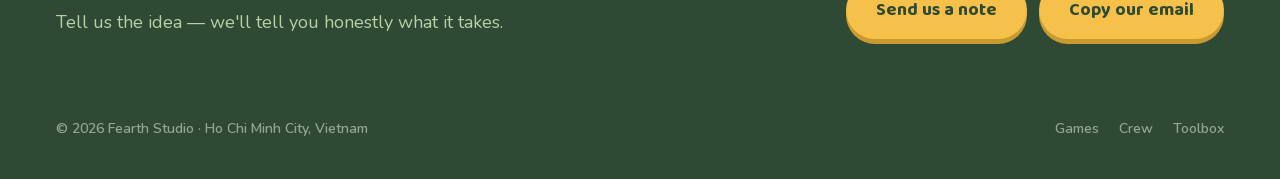
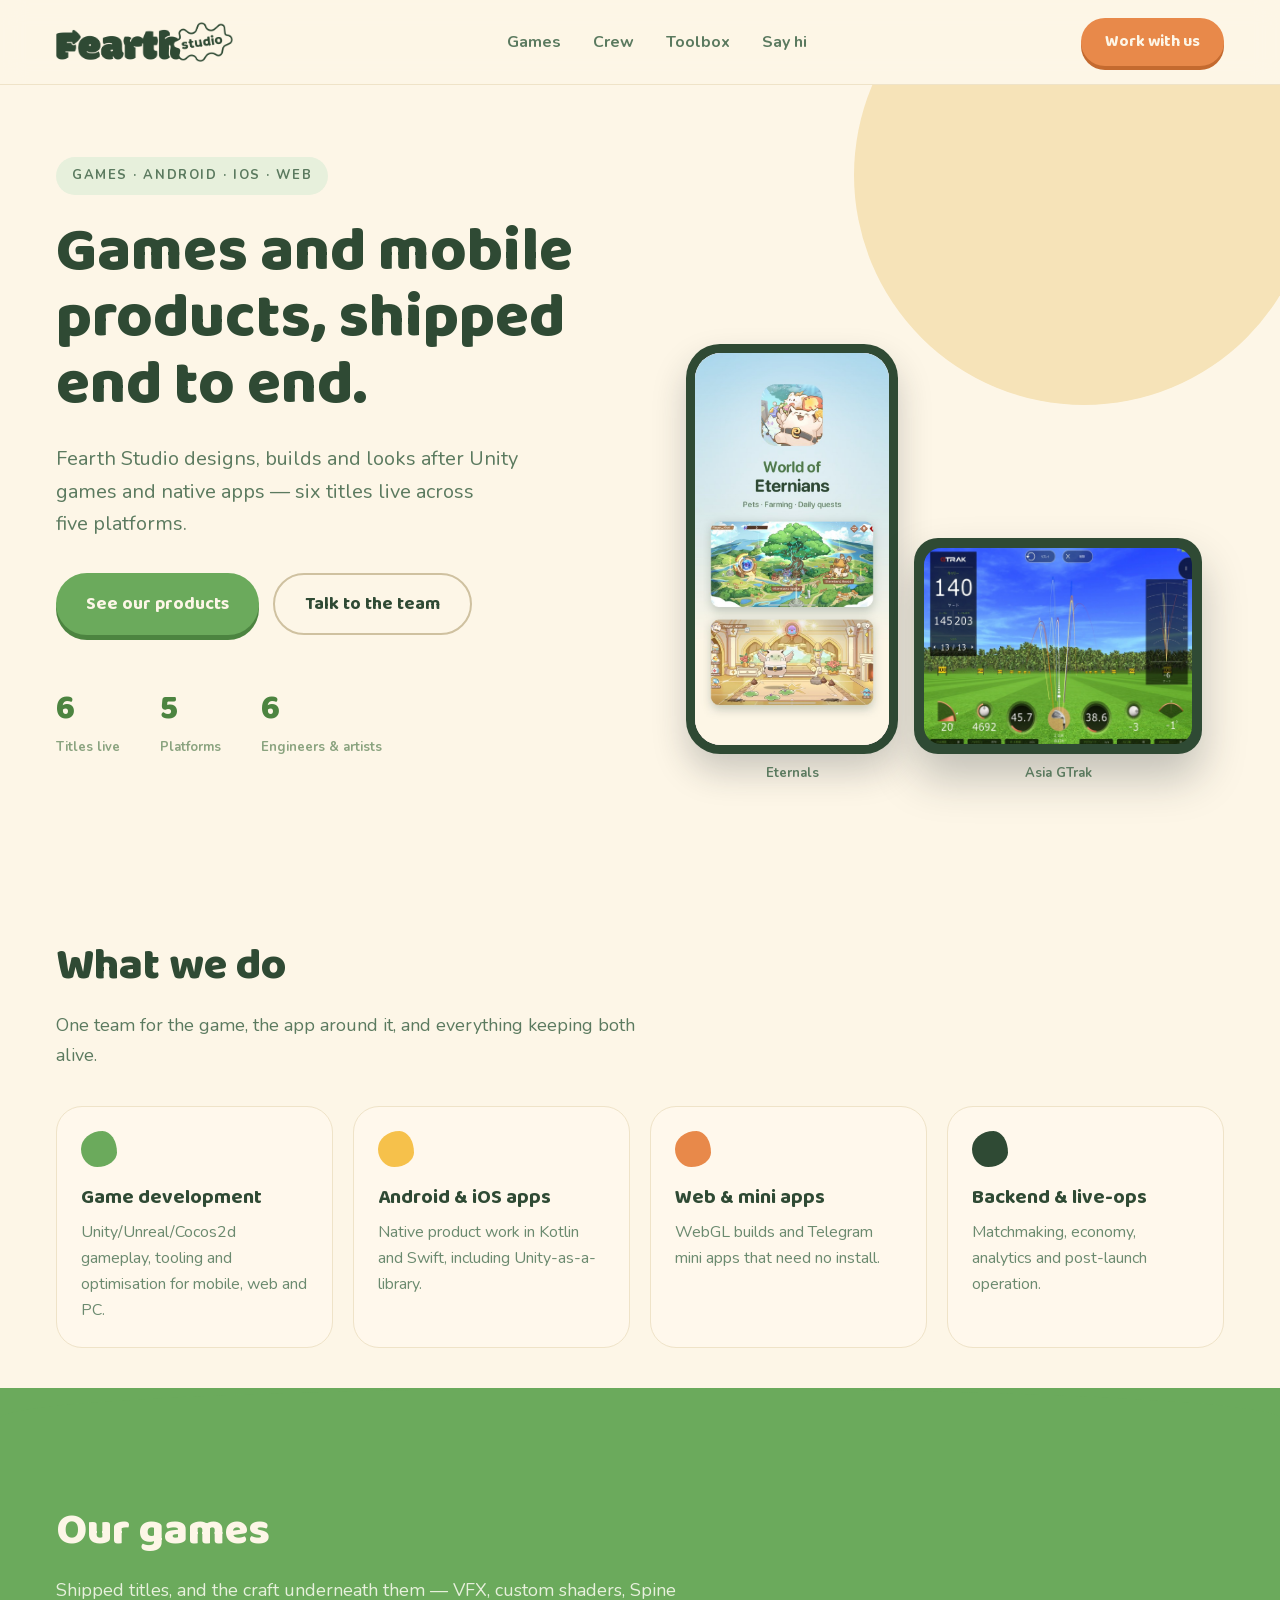
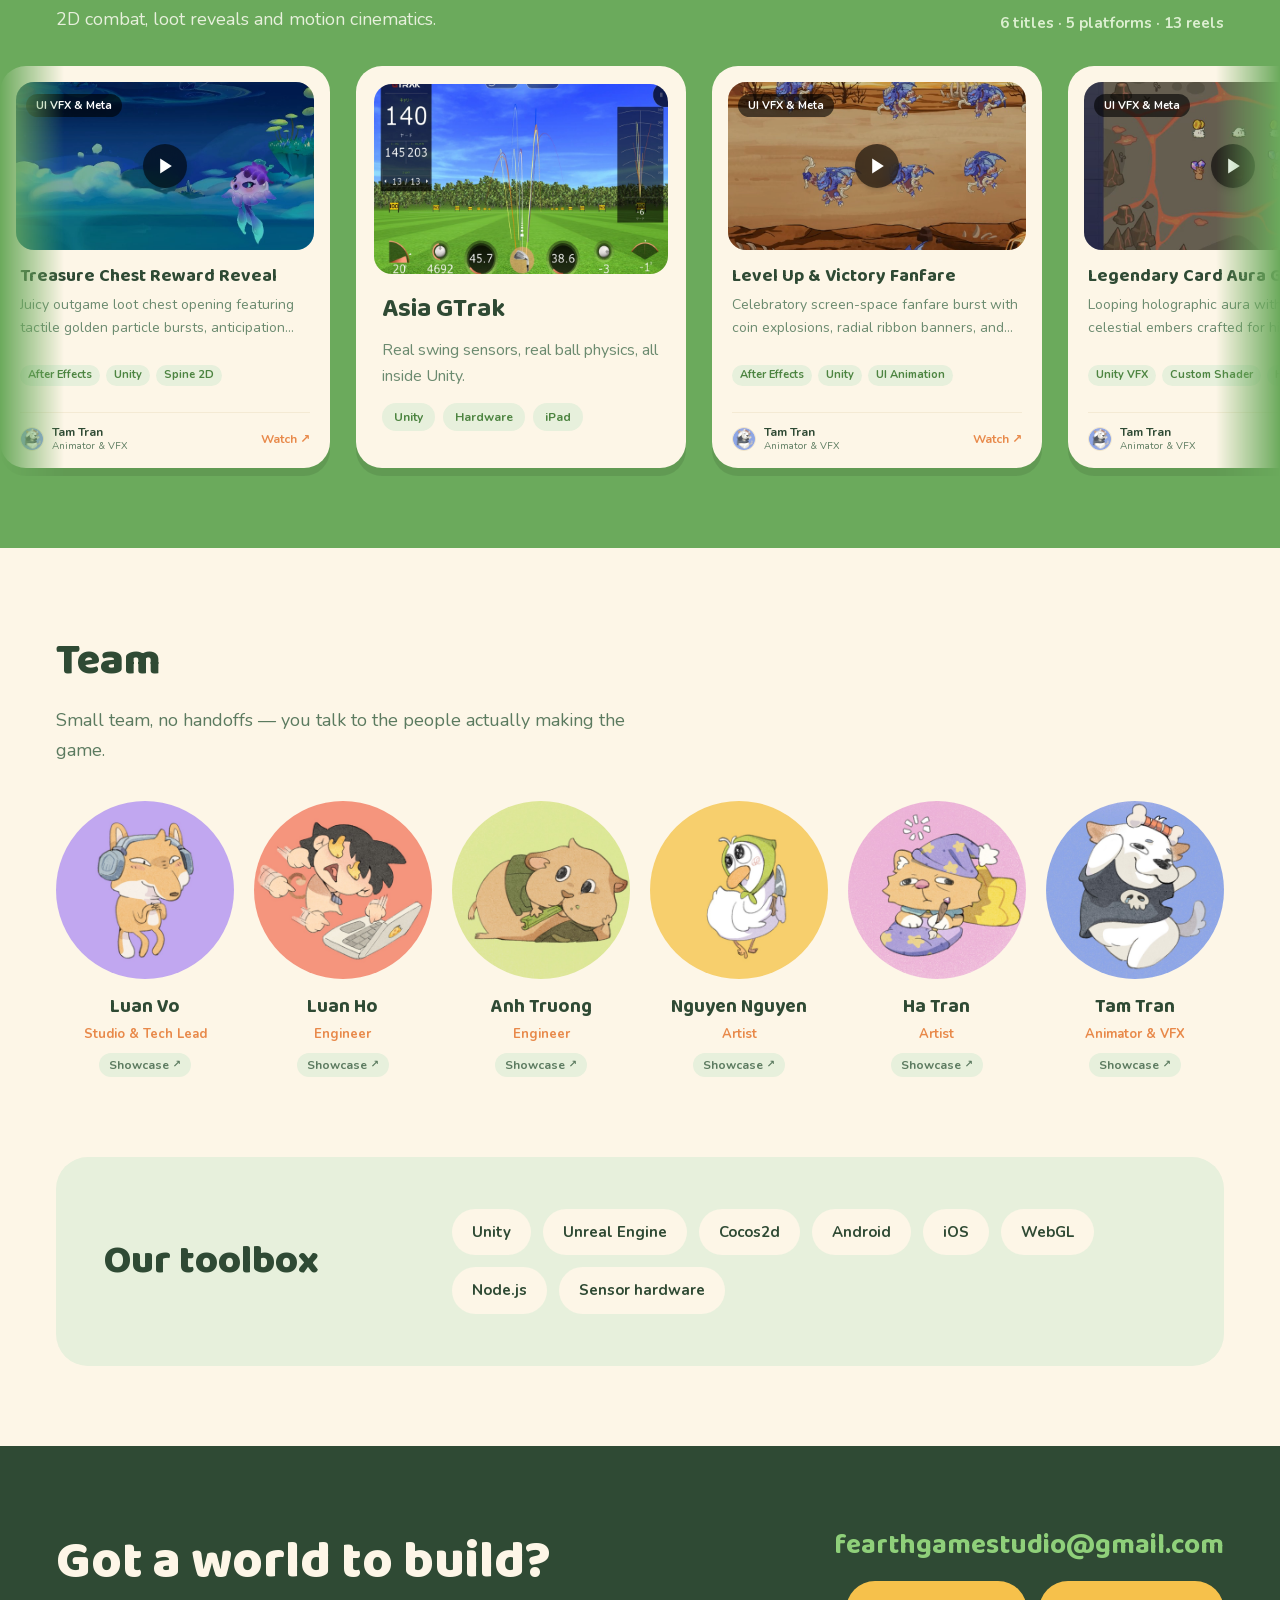
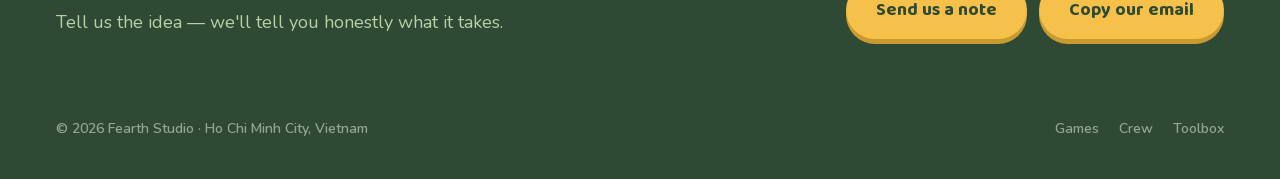
